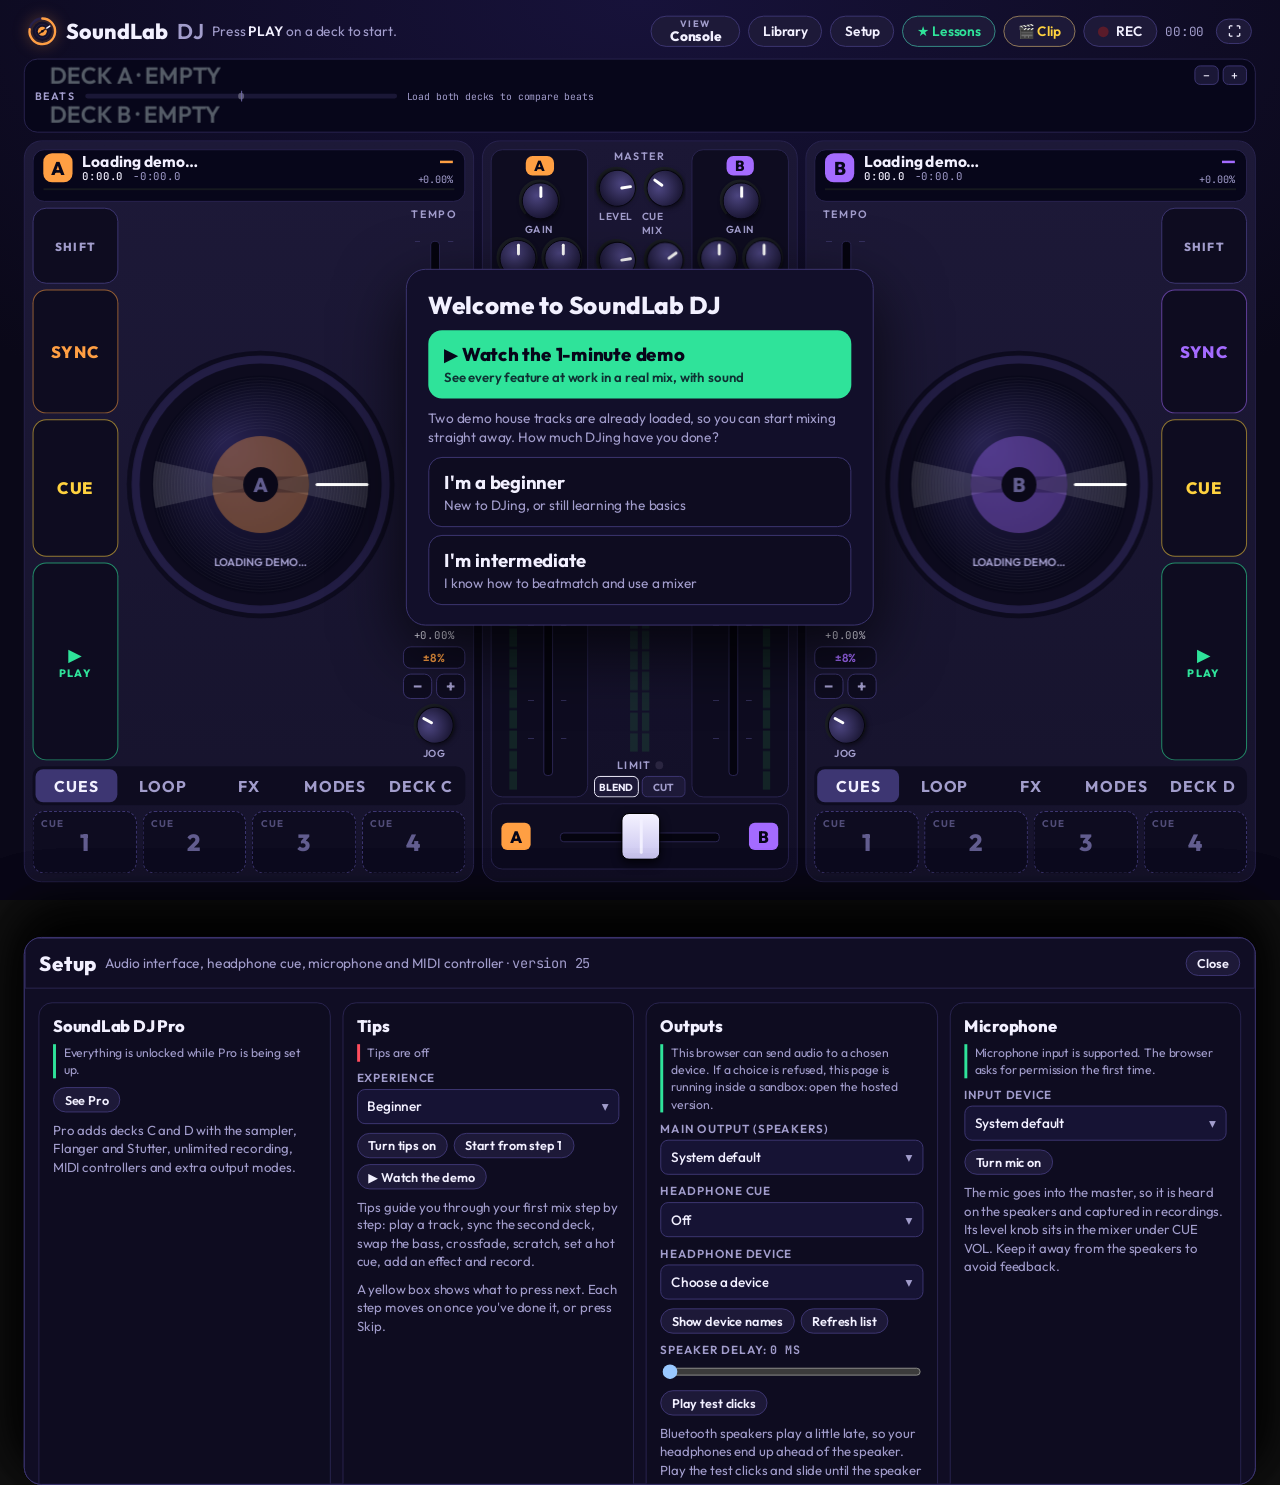
==== index.html @ 6f70d96c "Share my scratch: record a 9:16 video clip of the scratch platter with audio, then share or save it " ====
<!doctype html>
<html lang="en">
<head>
<meta charset="utf-8">
<meta name="viewport" content="width=device-width,initial-scale=1,maximum-scale=1,user-scalable=no,viewport-fit=cover">
<meta name="theme-color" content="#07080b">
<meta name="description" content="SoundLab DJ: a four-deck DJ app with scratchable jog wheels, auto beatmatching, FX, headphone cue, MIDI and mix recording.">
<meta name="mobile-web-app-capable" content="yes">
<meta name="apple-mobile-web-app-capable" content="yes">
<meta name="apple-mobile-web-app-title" content="SoundLab DJ">
<meta name="apple-mobile-web-app-status-bar-style" content="black-translucent">
<meta property="og:type" content="website">
<meta property="og:title" content="SoundLab DJ">
<meta property="og:description" content="A four-deck DJ app, free in your browser: sync, scratching, FX, a sampler and recording. No download needed.">
<meta property="og:url" content="https://stephanizzler.github.io/neonspin-dj/">
<meta property="og:image" content="https://stephanizzler.github.io/neonspin-dj/og.png">
<meta property="og:image:width" content="1200">
<meta property="og:image:height" content="630">
<meta name="twitter:card" content="summary_large_image">
<meta name="twitter:title" content="SoundLab DJ">
<meta name="twitter:description" content="A four-deck DJ app, free in your browser.">
<meta name="twitter:image" content="https://stephanizzler.github.io/neonspin-dj/og.png">
<link rel="manifest" href="manifest.webmanifest">
<link rel="icon" type="image/png" href="icons/jog-favicon.png">
<link rel="apple-touch-icon" href="icons/jog-apple-touch-icon.png">
<style>:root{padding-top:env(safe-area-inset-top,0px);padding-bottom:env(safe-area-inset-bottom,0px)}body{margin:0;font:14px system-ui,sans-serif}img{max-width:100%}[hidden]{display:none!important}</style>
<title>SoundLab DJ</title>
<meta name="claude:viewport-fit-sides" content="cover">
<link rel="preconnect" href="https://fonts.googleapis.com">
<link rel="stylesheet" href="https://fonts.googleapis.com/css2?family=Outfit:wght@400;500;600;700;800&family=JetBrains+Mono:wght@400;500;700&display=swap">
<style>
/* Layout: phone-first landscape console. A beat-match band spans the top; each deck puts SHIFT/SYNC/CUE/PLAY
   on the outer edge for the thumbs, the platter beside them, tempo inside, and a tabbed panel (cues, loop, fx, modes)
   below. A slim mixer sits between the decks. Deep indigo, tangerine deck A, violet deck B, mint play. Dark only. */
:root{
  color-scheme: dark;
  --bg:#0a0818; --panel:#16132c; --panel-2:#1d1938; --well:#0e0c20; --edge:#2a2550; --edge-hi:#3d3672;
  --ink:#f2f0ff; --muted:#a29dcc; --dim:#625d8f;
  --a:#ff9f43; --b:#a46bff; --c:#35d0ff; --d:#ff6f9f;
  --go:#2fe39a; --cue:#ffd23f; --rec:#ff4d5e; --pfl:#ffd23f;
  --screen:#07061a;
  --f-ui:"Outfit","Avenir Next","Segoe UI",system-ui,sans-serif;
  --f-mono:"JetBrains Mono",ui-monospace,Menlo,monospace;
  --r:14px;
}
html,body{height:100%}
html{overscroll-behavior:none}
body{position:fixed;inset:0;width:100%;touch-action:none;overscroll-behavior:none}
.lib-main,.lib-side,.setup-body,.welcome{touch-action:pan-y;overscroll-behavior:contain;-webkit-overflow-scrolling:touch}
[hidden]{display:none!important}
body{background:radial-gradient(120% 90% at 50% 0%,#17123a 0%,var(--bg) 60%);color:var(--ink);font-family:var(--f-ui);overflow:hidden;box-sizing:border-box;
  padding-left:max(16px,env(safe-area-inset-left,0px));padding-right:max(16px,env(safe-area-inset-right,0px));padding-top:max(4px,env(safe-area-inset-top,0px));padding-bottom:max(10px,env(safe-area-inset-bottom,0px));
  -webkit-user-select:none;user-select:none;-webkit-tap-highlight-color:transparent}
#fit{position:relative;width:100%;height:100%}
#stage{position:absolute;left:0;top:0;width:1280px;height:800px;transform-origin:0 0;touch-action:none;box-sizing:border-box;padding:8px;
  display:grid;grid-template-rows:40px 76px minmax(0,1fr);gap:8px}
#stage.short{grid-template-rows:78px minmax(0,1fr);gap:6px;padding:6px}
.short .top{position:absolute;right:10px;top:8px;height:74px;z-index:3;display:grid;grid-auto-flow:column;grid-template-rows:1fr 1fr;gap:5px;padding:0}
.short .top .brand,.short .top .status,.short .top .rectime{display:none}
.short .top .tb{padding:0 16px;font-size:15px;display:flex;align-items:center;justify-content:center;height:100%;min-width:96px;box-sizing:border-box}
.short .strips{padding-right:228px}
.short .strips .zoom{display:none}
.short .dhead{display:none}
.short .deck{grid-template-rows:minmax(0,1fr) 40px 66px}
#rotate{position:absolute;left:0;right:0;text-align:center;color:var(--muted);font-size:15px;letter-spacing:.04em}
button{font-family:var(--f-ui);color:var(--ink);cursor:pointer;-webkit-appearance:none;appearance:none}
button:focus-visible,[tabindex]:focus-visible,input:focus-visible,select:focus-visible{outline:2px solid #fff;outline-offset:2px}
.lbl{font-size:11px;letter-spacing:.14em;text-transform:uppercase;color:var(--muted);font-weight:600}
.mono{font-family:var(--f-mono);font-variant-numeric:tabular-nums}

/* top bar */
.top{display:flex;align-items:center;gap:8px;padding:0 4px;min-width:0}
.brand{font-weight:800;font-size:22px;letter-spacing:.02em;display:flex;align-items:center;gap:9px;white-space:nowrap}
.brand .mark{width:30px;height:30px;flex:none;filter:drop-shadow(0 0 8px rgba(255,159,67,.35))}
.brand span{color:var(--muted);font-weight:600}
.status{color:var(--muted);font-size:14px;flex:1;min-width:0;white-space:nowrap;overflow:hidden;text-overflow:ellipsis}
.status b{color:var(--ink);font-weight:600}
.tb{background:var(--panel-2);border:1px solid var(--edge-hi);border-radius:999px;padding:6px 14px;font-size:14px;font-weight:600;color:var(--ink);white-space:nowrap}
.tb:hover{border-color:#5a52a0}
.tb.on{border-color:var(--dc,var(--a));color:var(--dc,var(--a));box-shadow:0 0 12px -3px var(--dc,var(--a))}
.tb.sm{padding:4px 11px;font-size:13px}
.recbtn{display:flex;align-items:center;gap:8px}
.recbtn .dot{width:11px;height:11px;border-radius:50%;background:#5a1b2a}
.recbtn.live{border-color:var(--rec);color:var(--rec)}
.recbtn.live .dot{background:var(--rec);box-shadow:0 0 10px var(--rec);animation:blink 1s steps(2) infinite}
@keyframes blink{50%{opacity:.35}}
@media (prefers-reduced-motion:reduce){.recbtn.live .dot{animation:none}}
.rectime{font-family:var(--f-mono);font-size:13px;color:var(--muted);min-width:44px}
#learnBtn.on{--dc:var(--pfl)}

/* beat-match band */
.strips{position:relative;display:grid;grid-template-rows:minmax(0,1fr) 10px minmax(0,1fr);gap:2px;background:var(--screen);border:1px solid var(--edge);border-radius:var(--r);padding:4px 6px;overflow:hidden;min-height:0}
.strips canvas{width:100%;height:100%;display:block;min-width:0;min-height:0}
.phase{position:relative;display:flex;align-items:center;gap:10px;padding:0 4px;min-height:0}
.phase .bar{position:relative;flex:0 0 320px;height:5px;background:#1a1736;border-radius:3px}
.phase .bar::after{content:"";position:absolute;left:50%;top:-3px;bottom:-3px;width:1px;background:#6f69a8}
.phase .needle{position:absolute;top:-1px;bottom:-1px;width:6px;margin-left:-3px;border-radius:3px;background:var(--ink)}
.phase .txt{font-family:var(--f-mono);font-size:10px;color:var(--muted);white-space:nowrap}
.phase .txt.lock{color:var(--go)}
.zoom{position:absolute;right:8px;top:6px;display:flex;gap:4px;z-index:2}
.zoom button{background:#1a1736;border:1px solid var(--edge-hi);border-radius:6px;font-size:13px;padding:0 8px;line-height:18px}

/* main row */
.mainrow{display:grid;grid-template-columns:462px 324px 462px;grid-template-rows:minmax(0,1fr);gap:8px;min-height:0}
.deck{--dc:var(--a);position:relative;background:linear-gradient(180deg,var(--panel-2),var(--panel));border:1px solid var(--edge);border-radius:18px;padding:8px;box-sizing:border-box;min-height:0;
  display:grid;grid-template-columns:minmax(0,1fr);grid-template-rows:54px minmax(0,1fr) 40px 64px;gap:6px}
.short .deck{gap:5px;padding:6px}

/* deck header */
.dhead{position:relative;display:grid;grid-template-columns:auto minmax(0,1fr) auto;grid-template-rows:minmax(0,1fr) 12px;column-gap:10px;row-gap:3px;
  background:var(--screen);border:1px solid var(--edge);border-radius:12px;padding:5px 10px 6px}
.dl{grid-row:1;width:30px;height:30px;border-radius:9px;background:var(--dc);color:var(--screen);font-weight:800;font-size:19px;display:grid;place-items:center;align-self:center}
.ti{min-width:0;align-self:center}
.title{font-size:16px;font-weight:700;white-space:nowrap;overflow:hidden;text-overflow:ellipsis;line-height:1.15}
.sub{display:flex;gap:10px;font-family:var(--f-mono);font-size:11px;color:var(--muted);white-space:nowrap;overflow:hidden}
.sub b{color:var(--ink);font-weight:500}
.bpmbox{background:transparent;border:0;padding:0 2px;text-align:right;line-height:1;align-self:center;display:flex;flex-direction:column;align-items:flex-end;gap:2px}
.bpmbox b{font-family:var(--f-mono);font-size:22px;font-weight:700;color:var(--dc)}
.bpmbox span{font-family:var(--f-mono);font-size:10.5px;color:var(--muted)}
.bpmbox em{font-style:normal;font-size:9.5px;font-weight:700;letter-spacing:.12em;color:var(--screen);background:var(--go);border-radius:4px;padding:1px 5px;display:none}
.bpmbox em.on{display:block}
.ov{grid-column:1/-1;width:100%;height:12px;display:block;min-width:0;cursor:pointer;touch-action:none}
.gridpop{position:absolute;right:8px;top:calc(100% + 6px);z-index:8;background:#1f1a40;border:1px solid var(--edge-hi);border-radius:12px;padding:8px;display:grid;grid-template-columns:1fr 1fr;gap:6px;box-shadow:0 14px 30px rgba(0,0,0,.6);width:220px}
.gridpop span{grid-column:1/-1;font-size:12px;color:var(--muted)}
.gridpop button{background:var(--well);border:1px solid var(--edge-hi);border-radius:9px;padding:8px 0;font-size:14px;font-weight:600}

/* deck body: thumb column, platter, tempo */
.dbody{display:flex;gap:8px;min-height:0}
.side-R .dbody{flex-direction:row-reverse}
.tcol{width:88px;display:flex;flex-direction:column;gap:6px;min-height:0}
.tbtn{border-radius:14px;border:1.5px solid var(--edge-hi);background:var(--well);font-weight:800;font-size:17px;letter-spacing:.06em;touch-action:none;min-height:0;padding:0}
.tbtn.shift{flex:.55;font-size:12px;color:var(--muted);letter-spacing:.12em}
.tbtn.shift.on{background:var(--ink);color:var(--screen)}
.tbtn.sync{flex:.9;color:var(--dc);border-color:color-mix(in srgb,var(--dc) 55%,transparent)}
.tbtn.sync.on{background:var(--dc);color:var(--screen);box-shadow:0 0 18px -4px var(--dc)}
.tbtn.cue{flex:1;color:var(--cue);border-color:color-mix(in srgb,var(--cue) 55%,transparent)}
.tbtn.cue.on{background:var(--cue);color:var(--screen)}
.tbtn.play{flex:1.45;color:var(--go);border-color:color-mix(in srgb,var(--go) 60%,transparent);font-size:18px}
.tbtn.play.on{background:var(--go);color:var(--screen);box-shadow:0 0 22px -4px var(--go)}
.tbtn.play small{display:block;font-size:11px;letter-spacing:.14em}
.jogbox{flex:1;display:flex;align-items:center;justify-content:center;min-width:0;min-height:0}
.jog{width:260px;height:260px;touch-action:none;cursor:grab;display:block;border-radius:50%}
.tempo{width:64px;display:flex;flex-direction:column;align-items:center;gap:5px;min-height:0}
.tfw{flex:1 1 0;min-height:44px}
.tempo .tv{background:transparent;border:0;font-family:var(--f-mono);font-size:11px;color:var(--ink);padding:0}
.tempo .rngb{width:100%;background:var(--well);border:1px solid var(--edge-hi);border-radius:8px;font-size:12px;padding:3px 0;color:var(--dc);font-weight:600}
.bendrow{display:flex;gap:4px;width:100%}
.bendrow button{flex:1;background:var(--well);border:1px solid var(--edge-hi);border-radius:8px;font-size:17px;font-weight:700;padding:0;line-height:24px;color:var(--muted)}

/* tabbed performance panel */
.ptabs{display:grid;grid-template-columns:repeat(5,1fr);gap:4px;background:var(--well);border-radius:10px;padding:3px}
.ptabs button{background:transparent;border:0;border-radius:8px;font-size:16px;font-weight:700;letter-spacing:.08em;text-transform:uppercase;color:var(--muted)}
.ptabs button.on{background:var(--edge-hi);color:var(--ink)}
.ptabs button .dot{display:inline-block;width:6px;height:6px;border-radius:50%;background:var(--go);margin-left:5px;vertical-align:middle}
.panel{min-height:0;display:grid}
.pane{display:flex;gap:6px;min-height:0}
.pbtn{flex:1;border-radius:12px;border:1px solid var(--edge-hi);background:var(--well);font-size:16px;font-weight:700;color:var(--ink);min-width:0;padding:0 4px;touch-action:none}
.pbtn.on{background:var(--dc);border-color:var(--dc);color:var(--screen);box-shadow:0 0 14px -4px var(--dc)}
.pbtn.go.on{background:var(--go);border-color:var(--go)}
.pbtn small{display:block;font-size:10px;font-weight:600;letter-spacing:.1em;opacity:.75}
.lsize{flex:0 0 54px;display:grid;place-items:center;font-family:var(--f-mono);font-size:18px;font-weight:700;background:var(--screen);border-radius:12px;border:1px solid var(--edge)}
.lsize small{font-size:9px;color:var(--muted);font-family:var(--f-ui);letter-spacing:.12em;margin-top:-8px}
.pad{position:relative;flex:1;border-radius:12px;border:1.5px dashed var(--edge-hi);background:var(--well);font-size:24px;font-weight:800;color:var(--dim);touch-action:none}
.pad.set{border-style:solid;background:var(--pc);border-color:var(--pc);color:var(--screen);box-shadow:0 0 14px -4px var(--pc)}
.pad small{position:absolute;left:8px;top:5px;font-size:10px;font-weight:700;letter-spacing:.12em;opacity:.8}
.fxt{flex:0 0 96px;border-radius:12px;border:1px solid var(--edge-hi);background:var(--screen);display:flex;flex-direction:column;align-items:flex-start;justify-content:center;padding:0 10px;text-align:left}
.fxt span{font-size:10px;letter-spacing:.14em;color:var(--muted);font-weight:700}
.fxt b{font-size:16px;color:var(--dc);letter-spacing:.04em}
.fxk{display:flex;gap:10px;align-items:center;padding:0 2px}
.fxv{flex:1;align-self:center;font-family:var(--f-mono);font-size:11px;color:var(--muted);text-align:center;min-width:0;overflow:hidden;text-overflow:ellipsis;white-space:nowrap}
.fxon{flex:0 0 74px}
.xdeck{align-items:stretch}
.xplay{flex:0 0 52px;border-radius:12px;border:1.5px solid color-mix(in srgb,var(--go) 60%,transparent);background:var(--well);color:var(--go);font-size:20px;font-weight:800;touch-action:none}
.xplay.on{background:var(--go);color:var(--screen)}
.xinfo{flex:1;min-width:0;border-radius:12px;border:1px solid var(--edge-hi);background:var(--screen);display:flex;flex-direction:column;justify-content:center;gap:4px;padding:0 10px;text-align:left}
.xinfo b{font-size:14px;white-space:nowrap;overflow:hidden;text-overflow:ellipsis;color:var(--xc)}
.xbar{display:block;height:4px;background:#221d44;border-radius:2px;overflow:hidden}.xbar i{display:block;height:100%;width:0;background:var(--xc)}
.xinfo small{font-family:var(--f-mono);font-size:10.5px;color:var(--muted);white-space:nowrap}
.xsync{flex:0 0 50px;border-radius:12px;border:1.5px solid color-mix(in srgb,var(--xc) 55%,transparent);background:var(--well);font-weight:800;font-size:12px;color:var(--xc)}
.xsync.on{background:var(--xc);color:var(--screen)}
.xfxt{flex:0 0 72px}.xfxt b{color:var(--xc);font-size:14px}
.xdeck .knob-wrap{justify-content:center}
.xrow{flex:1;display:flex;gap:6px;min-width:0}
.xmode{flex:0 0 66px;display:flex;flex-direction:column;gap:4px}
.xmode button{flex:1;border-radius:9px;border:1px solid var(--edge-hi);background:var(--well);font-size:10.5px;font-weight:800;letter-spacing:.08em;color:var(--muted);padding:0}
.xmode button.on{background:var(--xc);border-color:var(--xc);color:var(--screen)}
.xio{flex:0 0 62px;display:flex;flex-direction:column;gap:4px}
.xio button{flex:1;border-radius:9px;border:1.5px solid var(--edge-hi);background:var(--well);font-size:13px;font-weight:800;color:var(--ink);padding:0;line-height:1;touch-action:none}
.xio button small{display:block;font-size:8.5px;font-weight:600;color:var(--muted);letter-spacing:.06em;margin-top:1px}
.xio button.on{background:var(--cue);border-color:var(--cue);color:var(--screen)}.xio button.on small{color:var(--screen)}
.spad{flex:1;min-width:0;border-radius:12px;border:1.5px dashed var(--edge-hi);background:var(--well);color:var(--dim);font-weight:800;font-size:17px;padding:2px 4px;touch-action:none;display:flex;flex-direction:column;align-items:center;justify-content:center;gap:1px;overflow:hidden}
.spad small{font-size:9.5px;font-weight:600;letter-spacing:.04em;white-space:nowrap;overflow:hidden;text-overflow:ellipsis;max-width:100%}
.spad.set{border-style:solid;border-color:var(--xc);color:var(--xc);background:color-mix(in srgb,var(--xc) 14%,var(--well))}
.spad.hit{background:var(--xc);color:var(--screen)}
.dropping{outline:2px dashed var(--dc);outline-offset:-4px}

/* faders and knobs */
.fader{position:relative;touch-action:none;cursor:pointer}
.fader-v{width:46px}
.fader-h{height:52px}
.f-track{position:absolute;background:#05040f;border:1px solid #2c2754;border-radius:4px}
.fader-v .f-track{left:50%;width:8px;margin-left:-4px;top:15px;bottom:15px}
.fader-h .f-track{top:50%;height:8px;margin-top:-4px;left:20px;right:20px}
.f-ticks{position:absolute;pointer-events:none;opacity:.55;left:3px;right:3px;top:15px;bottom:15px;background:repeating-linear-gradient(180deg,#4b4580 0 1px,transparent 1px 10%);
  -webkit-mask:linear-gradient(90deg,#000 0 6px,transparent 6px calc(100% - 6px),#000 calc(100% - 6px));mask:linear-gradient(90deg,#000 0 6px,transparent 6px calc(100% - 6px),#000 calc(100% - 6px))}
.f-cap{position:absolute;border-radius:8px;background:linear-gradient(180deg,#f4f2ff,#c9c4ef);border:1px solid #000;box-shadow:0 4px 10px rgba(0,0,0,.6)}
.fader-v .f-cap{left:0;right:0;height:30px;margin-top:-15px}
.fader-h .f-cap{top:2px;bottom:2px;width:38px;margin-left:-19px}
.f-cap::after{content:"";position:absolute;background:var(--dc,#7b72c9);border-radius:2px}
.fader-v .f-cap::after{left:5px;right:5px;top:50%;height:3px;margin-top:-1.5px}
.fader-h .f-cap::after{top:5px;bottom:5px;left:50%;width:3px;margin-left:-1.5px}
.knob-wrap{display:flex;flex-direction:column;align-items:center;gap:2px}
.knob{width:42px;height:42px;border-radius:50%;position:relative;touch-action:none;cursor:ns-resize;padding:3px;box-sizing:border-box;background:#1f1a40}
.knob.sm{width:42px;height:42px}
.knob-cap{width:100%;height:100%;border-radius:50%;background:radial-gradient(circle at 40% 35%,#4c4580,#1d1938 72%);border:1px solid #06050f;position:relative;box-shadow:0 2px 5px rgba(0,0,0,.6)}
.knob-cap i{position:absolute;left:50%;top:3px;width:3px;height:12px;margin-left:-1.5px;border-radius:2px;background:#fff}
.knob-wrap .lbl{font-size:10.5px;letter-spacing:.06em}

/* mixer */
.mixer{background:linear-gradient(180deg,#1b1735,#120f27);border:1px solid var(--edge);border-radius:18px;padding:8px;box-sizing:border-box;min-height:0;display:grid;grid-template-columns:1fr 94px 1fr;grid-template-rows:minmax(0,1fr) 72px;gap:6px}
.short .mixer{padding:6px 6px 10px;gap:5px;grid-template-rows:minmax(0,1fr) 70px}
.mx-ch{--dc:var(--a);display:flex;flex-direction:column;align-items:center;gap:4px;background:var(--well);border:1px solid var(--edge);border-radius:12px;padding:6px 4px;min-height:0;overflow:hidden}
.mx-head{font-size:15px;font-weight:800;color:var(--screen);background:var(--dc);border-radius:7px;padding:0 9px;line-height:20px}
.knobs{display:grid;grid-template-columns:1fr 1fr;gap:1px 4px;justify-items:center}
.knobs>.knob-wrap:first-child{grid-column:1/-1}   /* Gain on top, the 4 EQ bands below (filtering lives in the HPF/LPF effects) */
.pfl{background:var(--panel-2);border:1px solid var(--edge-hi);border-radius:8px;font-size:12px;font-weight:800;letter-spacing:.12em;padding:4px 14px;color:var(--muted)}
.pfl.on{background:var(--pfl);border-color:var(--pfl);color:var(--screen);box-shadow:0 0 12px -3px var(--pfl)}
.mx-fd{display:flex;gap:8px;align-items:stretch;flex:1 1 0;min-height:0;overflow:hidden}
.mx-fd .chf{height:100%}
.vu{width:8px;height:100%;display:block;min-height:0}
.mx-master{display:flex;flex-direction:column;align-items:center;gap:4px;min-height:0;overflow:hidden}
.mknobs{display:grid;grid-template-columns:1fr 1fr;gap:2px 4px;justify-items:center}
.mx-master .vus{display:flex;gap:4px;flex:1 1 0;min-height:0;padding:2px 0;overflow:hidden}
.micb{background:var(--panel-2);border:1px solid var(--edge-hi);border-radius:8px;font-size:12px;font-weight:800;letter-spacing:.12em;padding:4px 12px;color:var(--muted)}
.micb.on{background:var(--rec);border-color:var(--rec);color:#fff}
.curve{display:flex;gap:3px;width:100%}
.curve button{flex:1;background:var(--panel-2);border:1px solid var(--edge-hi);border-radius:6px;font-size:10.5px;padding:3px 0;color:var(--muted);font-weight:700}
.curve button.on{color:var(--ink);border-color:var(--ink)}
.mx-xf{grid-column:1/-1;display:flex;align-items:center;gap:10px;padding:0 10px;margin-bottom:4px;background:var(--well);border:1px solid var(--edge);border-radius:12px;touch-action:none}
.mx-xf .xl{font-size:17px;font-weight:800;width:30px;height:28px;border-radius:6px;display:grid;place-items:center;color:var(--screen)}
.mx-xf .fader{flex:1}
/* view switcher */
.vbtn{display:flex;flex-direction:column;align-items:center;justify-content:center;line-height:1.05;padding:3px 14px;min-width:92px}
.vbtn small{font-size:9.5px;letter-spacing:.16em;color:var(--muted);font-weight:700}
.vbtn span{font-weight:800}
.short .top .vbtn{grid-row:span 2;flex-direction:column;font-size:17px}
.short .top .vbtn small{font-size:11px}

.viewpop{position:absolute;right:10px;top:54px;z-index:40;width:350px;background:#1f1a40;border:1px solid var(--edge-hi);border-radius:16px;box-shadow:0 18px 50px rgba(0,0,0,.7);padding:8px;display:flex;flex-direction:column;gap:6px}
.short .viewpop{top:88px}
.viewpop[hidden]{display:none}
.viewpop button{display:flex;flex-direction:column;align-items:flex-start;gap:2px;text-align:left;background:var(--well);border:1.5px solid var(--edge-hi);border-radius:12px;padding:9px 14px}
.short .viewpop{gap:4px;padding:6px}.short .viewpop button{padding:6px 14px}.short .viewpop button b{font-size:17px}
.viewpop button b{font-size:19px}
.viewpop button span{font-size:13px;color:var(--muted)}
.viewpop button.on{border-color:var(--go)}
.viewpop button.on b::after{content:' ✓';color:var(--go)}

/* MIXER view: only the mixer, everything larger */
/* layout: FX A | channel A | channel B | FX B, with a short crossfader under the channels.
   Only what matters while mixing: channel faders, crossfader, gain, EQ and FX. */
#stage.v-mixer .mainrow{grid-template-columns:200px minmax(0,1fr) 200px;gap:8px}
#stage.v-mixer.short .mainrow{grid-template-columns:184px minmax(0,1fr) 184px;gap:6px}
#stage.v-mixer #dkL{grid-column:1;grid-row:1}
#stage.v-mixer .mixer{grid-column:2;grid-row:1;grid-template-columns:minmax(0,1fr) minmax(0,1fr);grid-template-rows:minmax(0,1fr) 92px;gap:10px;padding:10px}
#stage.v-mixer.short .mixer{grid-template-rows:minmax(0,1fr) 72px;gap:8px;padding:8px}
#stage.v-mixer #dkR{grid-column:3;grid-row:1}
#stage.v-mixer .mx-master{display:none}
/* channels: knobs on the outside, fader on the inside */
#stage.v-mixer .mx-ch{display:grid;grid-template-columns:minmax(0,1fr) auto;grid-template-rows:auto minmax(0,1fr) auto;align-items:center;justify-items:center;gap:6px 14px;padding:8px 12px}
#stage.v-mixer #mxR{grid-template-columns:auto minmax(0,1fr)}
#stage.v-mixer .mx-head{grid-column:1/-1;font-size:20px;line-height:28px;padding:0 16px;border-radius:9px}
#stage.v-mixer .knobs{grid-row:2/4;grid-column:1;grid-template-columns:repeat(2,1fr);gap:10px 22px;align-self:center}
#stage.v-mixer #mxR .knobs{grid-column:2}
#stage.v-mixer .mx-fd{grid-row:2;grid-column:2;height:100%;gap:10px}
#stage.v-mixer #mxR .pfl,#stage.v-mixer #mxR .mx-fd{grid-column:1}
#stage.v-mixer .mx-ch .pfl{grid-row:3;grid-column:2;font-size:13px;padding:6px 16px}
#stage.v-mixer .knob{width:120px;height:120px;padding:6px}
#stage.v-mixer.short .knob{width:84px;height:84px;padding:4px}
#stage.v-mixer.short .knobs{gap:2px 22px}
#stage.v-mixer.short .knob-wrap{gap:0}
#stage.v-mixer.short .mx-head{font-size:17px;line-height:22px}
#stage.v-mixer .knob-cap i{top:7%;height:26%;width:5px;margin-left:-2.5px}
#stage.v-mixer .knob-wrap{gap:3px}
#stage.v-mixer .knob-wrap .lbl{font-size:13px}
#stage.v-mixer .vu{width:12px}
#stage.v-mixer .fader-v{width:78px}
#stage.v-mixer .fader-v .f-track{width:10px;margin-left:-5px}
#stage.v-mixer .fader-v .f-cap{height:40px;margin-top:-20px;border-radius:9px}
/* a short crossfader, centred under the channels */
#stage.v-mixer .mx-xf{justify-self:center;width:min(440px,70%);box-sizing:border-box;margin:0;gap:10px;padding:0 12px}
#stage.v-mixer .mx-xf .xl{font-size:20px;width:38px;height:36px;border-radius:8px}
/* FX units on the outer sides, stacked vertically */
#stage.v-mixer .deck{grid-template-rows:minmax(0,1fr);padding:8px}
#stage.v-mixer .deck>:not(.panel){display:none}
#stage.v-mixer .deck .panel{display:flex}
#stage.v-mixer .deck .pane{display:none!important}
#stage.v-mixer .deck .pane[data-pane=fx]{display:flex!important;flex-direction:column;align-items:stretch;gap:8px;flex:1}
#stage.v-mixer .deck .fxt{flex:0 0 64px;padding:0 12px}
#stage.v-mixer .deck .fxt span{font-size:11px}
#stage.v-mixer .deck .fxt b{font-size:20px}
#stage.v-mixer .deck .fxk{flex:1;flex-direction:column;justify-content:space-evenly;gap:4px;min-height:0}
#stage.v-mixer .deck .fxk .knob{width:96px;height:96px;padding:5px}
#stage.v-mixer.short .deck .fxk .knob{width:70px;height:70px;padding:4px}
#stage.v-mixer .deck .fxk .knob-wrap .lbl{font-size:12px}
#stage.v-mixer .deck .fxv{flex:0 0 auto;font-size:11px;white-space:normal;text-align:center}
#stage.v-mixer .deck .fxon{flex:0 0 58px;font-size:19px}
#stage.v-mixer.short .deck .fxt{flex-basis:54px}
#stage.v-mixer.short .deck .fxon{flex-basis:50px}
/* knobs size themselves to the space each panel really has (screen heights vary a lot between phones) */
#stage.v-mixer .mx-ch{container-type:size}
#stage.v-mixer .mx-ch .knobs .knob{width:min(120px,calc((100cqh - 132px)/3),calc((100cqw - 172px)/2));height:min(120px,calc((100cqh - 132px)/3),calc((100cqw - 172px)/2))}
#stage.v-mixer .deck .pane[data-pane=fx]{container-type:size}
#stage.v-mixer .deck .pane[data-pane=fx] .fxk .knob{width:min(96px,calc((100cqh - 250px)/3),calc(100cqw - 24px));height:min(96px,calc((100cqh - 250px)/3),calc(100cqw - 24px))}

/* PLATTERS view: only the jog wheels and the crossfader */
#stage.v-plat .mainrow{grid-template-columns:minmax(0,1fr) 250px minmax(0,1fr)}
#stage.v-plat .mx-xf{gap:6px;padding:0 6px}
#stage.v-plat .mx-xf .xl{width:30px;font-size:19px}
#stage.v-plat .fader-h .f-cap{width:44px;margin-left:-22px}
#stage.v-plat .deck{grid-template-rows:minmax(0,1fr) 72px;padding:6px}
#stage.v-plat.short .deck{grid-template-rows:minmax(0,1fr) 66px}
#stage.v-plat .deck>:not(.dbody):not(.panel),#stage.v-plat .tempo{display:none}
#stage.v-plat .deck .pane{display:none!important}
#stage.v-plat .deck .pane[data-pane=cues]{display:flex!important}
#stage.v-plat .mixer{grid-template-columns:minmax(0,1fr);grid-template-rows:minmax(0,1fr) 120px;background:none;border:0;padding:0}
#stage.v-plat .mx-ch,#stage.v-plat .mx-master{display:none}
#stage.v-plat .mx-xf{grid-row:2;margin:0;gap:10px;padding:0 10px}
#stage.v-mixer .fader-h,#stage.v-plat .fader-h{height:84px}
#stage.v-mixer.short .fader-h{height:60px}
#stage.v-mixer .fader-h .f-track,#stage.v-plat .fader-h .f-track{height:10px;margin-top:-5px}
#stage.v-mixer .fader-h .f-cap,#stage.v-plat .fader-h .f-cap{width:62px;margin-left:-31px;border-radius:10px}
/* DECKS C/D and SAMPLER views: the two extra decks, side by side and big */
#stage.v-cd .mainrow,#stage.v-samp .mainrow{grid-template-columns:minmax(0,1fr) minmax(0,1fr)}
#stage.v-cd .mixer,#stage.v-samp .mixer{display:none}
#stage.v-cd .deck,#stage.v-samp .deck{grid-template-rows:minmax(0,1fr);padding:10px}
#stage.v-cd .deck>:not(.panel),#stage.v-samp .deck>:not(.panel){display:none}
#stage.v-cd .deck .pane,#stage.v-samp .deck .pane{display:none!important}
#stage.v-cd .deck .pane.xdeck,#stage.v-samp .deck .pane.xdeck{display:grid!important;grid-template-columns:minmax(0,1fr) 168px;gap:10px;min-height:0}
#stage.v-cd .xdeck::before,#stage.v-samp .xdeck::before{grid-area:head;content:attr(data-name);font-size:22px;font-weight:800;color:var(--xc);letter-spacing:.02em;line-height:1}
#stage.v-cd .xdeck>[id^=xg],#stage.v-samp .xdeck>[id^=xg]{grid-area:gain;display:flex;align-items:center;justify-content:center;background:var(--well);border:1px solid var(--edge);border-radius:14px;min-height:0}
#stage.v-cd .xdeck>[id^=xg] .knob{width:128px;height:128px;padding:6px}
#stage.v-samp .xdeck>[id^=xg] .knob{width:96px;height:96px;padding:5px}
#stage.v-cd .xdeck .knob-cap i,#stage.v-samp .xdeck .knob-cap i{top:7%;height:26%;width:5px;margin-left:-2.5px}
#stage.v-cd .xdeck .knob-wrap .lbl,#stage.v-samp .xdeck .knob-wrap .lbl{font-size:13px}
/* Decks C/D: track, play, sync, FX */
#stage.v-cd .xdeck{grid-template-rows:auto minmax(0,1fr);grid-template-areas:"head head" "main gain"}
#stage.v-cd .xmode,#stage.v-cd .xpads{display:none!important}
#stage.v-cd .xtrack{grid-area:main;display:grid!important;grid-template-columns:1.25fr 1fr 1fr;grid-template-rows:96px minmax(0,1fr) minmax(0,1fr);grid-template-areas:"info info info" "play sync fxt" "play sync xa";gap:10px;min-height:0}
#stage.v-cd .xplay{grid-area:play;font-size:60px;border-radius:18px;border-width:2px}
#stage.v-cd .xinfo{grid-area:info;padding:0 16px;gap:8px;border-radius:14px}
#stage.v-cd .xinfo b{font-size:22px}
#stage.v-cd .xinfo small{font-size:13px}
#stage.v-cd .xbar{height:8px;border-radius:4px}
#stage.v-cd .xsync{grid-area:sync;font-size:24px;border-radius:16px;border-width:2px}
#stage.v-cd .xfxt{grid-area:fxt;border-radius:14px;padding:0 14px}
#stage.v-cd .xfxt span{font-size:12px}
#stage.v-cd .xfxt b{font-size:22px}
#stage.v-cd .xtrack>[id^=xa]{grid-area:xa;display:flex;align-items:center;justify-content:center;background:var(--well);border:1px solid var(--edge);border-radius:14px;min-height:0}
#stage.v-cd .xtrack>[id^=xa] .knob{width:96px;height:96px;padding:5px}
#stage.v-cd.short .xtrack>[id^=xa] .knob{width:70px;height:70px;padding:4px}
#stage.v-cd.short .xtrack{grid-template-rows:78px minmax(0,1fr) minmax(0,1fr)}
/* Sampler: IN / OUT and four big pads, source, FX and gain on the side */
#stage.v-samp .xdeck{grid-template-rows:auto 54px auto minmax(0,1fr);grid-template-areas:"head head" "pads src" "pads fx" "pads gain"}
#stage.v-samp .xmode{grid-area:src;display:flex;flex-direction:row}
#stage.v-samp .xmode [data-x=mtrack],#stage.v-samp .xmode [data-x=mpads]{display:none!important}
#stage.v-samp .xmode [data-x=msrc]{font-size:15px;border-radius:12px}
#stage.v-samp .xpads{grid-area:pads;display:grid!important;grid-template-columns:118px minmax(0,1fr) minmax(0,1fr);grid-template-rows:minmax(0,1fr) minmax(0,1fr);gap:10px;min-height:0}
#stage.v-samp .xio{grid-row:1/3;gap:10px}
#stage.v-samp .xio button{font-size:28px;border-radius:16px;border-width:2px}
#stage.v-samp .xio button small{font-size:12px;margin-top:6px}
#stage.v-samp .spad{font-size:38px;border-radius:18px;border-width:2px}
#stage.v-samp .spad small{font-size:14px;margin-top:4px}
#stage.v-samp .xtrack{grid-area:fx;display:grid!important;grid-template-columns:1fr;grid-template-rows:54px auto;gap:6px}
#stage.v-samp .xtrack>.xplay,#stage.v-samp .xtrack>.xinfo,#stage.v-samp .xtrack>.xsync{display:none}
#stage.v-samp .xfxt{border-radius:12px;padding:0 12px}
#stage.v-samp .xfxt b{font-size:18px}
#stage.v-samp .xtrack>[id^=xa]{display:flex;justify-content:center}
#stage.v-samp .xtrack>[id^=xa] .knob{width:84px;height:84px;padding:4px}
#stage.v-samp.short .xtrack>[id^=xa] .knob{width:64px;height:64px;padding:3px}
#stage.v-samp.short .xdeck>[id^=xg] .knob{width:72px;height:72px;padding:4px}
/* lessons */
.lesbtn{color:var(--go);border-color:color-mix(in srgb,var(--go) 50%,var(--edge-hi))}
.short .strips{padding-right:440px}
.les-grid{display:grid;grid-template-columns:repeat(3,minmax(0,1fr));gap:10px;padding:12px 14px;height:calc(100% - 52px);box-sizing:border-box;overflow:auto;align-content:start}
.les-h{grid-column:1/-1;margin:4px 2px 0;font-size:13px;letter-spacing:.14em;text-transform:uppercase;color:var(--muted)}
.les-card{text-align:left;background:var(--well);border:1.5px solid var(--edge-hi);border-radius:14px;padding:10px 14px;display:flex;flex-direction:column;gap:3px;min-width:0}
.les-card .n{font-size:11px;letter-spacing:.12em;text-transform:uppercase;color:var(--muted);font-weight:700}
.les-card b{font-size:18px}
.les-card p{margin:0;font-size:13px;color:var(--muted);line-height:1.35}
.les-card .st{color:var(--pfl);font-size:20px;letter-spacing:3px;margin-top:2px}
.les-card.done{border-color:color-mix(in srgb,var(--go) 55%,var(--edge-hi))}
.tip.les{width:320px;border-color:var(--go);box-shadow:0 12px 40px rgba(0,0,0,.7),0 0 18px -6px var(--go);z-index:37}
.tip.les::after{border-color:var(--go)}
.tip.les:not(.above):not(.below)::after{display:none}
.tip.les .tip-n,.tip.les p b{color:var(--go)}
.les-ring{border-color:var(--go);box-shadow:0 0 0 4px rgba(46,229,157,.2),0 0 18px var(--go)}
.les-res{display:flex;flex-direction:column;gap:8px}
.les-stars{font-size:38px;letter-spacing:6px;color:var(--pfl);text-align:center;line-height:1.1}
.les-res p{text-align:center;font-size:14px !important;color:var(--muted) !important}
.les-next{background:var(--go);color:var(--screen);border-color:var(--go)}
/* scratch / battle controls (Platters view only) */
.xlock{display:none}
#stage.v-plat .xlock{display:flex;grid-row:1;flex-direction:column;gap:7px;background:var(--well);border:1px solid var(--edge);border-radius:14px;padding:8px;min-height:0}
.xl-row{display:flex;gap:6px;align-items:center}
.xl-row>span{font-size:10.5px;font-weight:700;letter-spacing:.1em;text-transform:uppercase;color:var(--muted);white-space:nowrap;padding:0 2px}
.xl-row button{flex:1;border-radius:11px;border:1.5px solid var(--edge-hi);background:var(--panel-2);font-weight:800;font-size:13px;letter-spacing:.05em;padding:10px 0;color:var(--muted)}
.xl-row button.on{background:var(--ink);border-color:var(--ink);color:var(--screen)}
.xl-row button[data-sc=battle].on{background:var(--rec);border-color:var(--rec);color:#fff}
.xl-deck button[data-sd=A].on{background:var(--a);border-color:var(--a)}
.xl-deck button[data-sd=B].on{background:var(--b);border-color:var(--b)}
.xl-mode button{font-size:11.5px;padding:8px 0}
.xl-cut{display:none;align-items:center;gap:8px;font-size:10.5px;font-weight:700;letter-spacing:.1em;text-transform:uppercase;color:var(--muted)}
.xl-cut input{flex:1;accent-color:var(--rec);min-width:0}
.xl-cut b{font-size:12px;color:var(--ink);width:30px;text-align:right}
.cutpad{display:none;flex:1;min-height:70px;border-radius:14px;border:2px dashed color-mix(in srgb,var(--sc) 70%,transparent);background:color-mix(in srgb,var(--sc) 10%,var(--panel-2));
  flex-direction:column;align-items:center;justify-content:center;touch-action:none;user-select:none;-webkit-user-select:none;cursor:pointer}
.cutpad b{font-size:21px;font-weight:900;letter-spacing:.08em;color:var(--sc)}
.cutpad small{font-size:11px;color:var(--muted);font-weight:600}
.cutpad.on{background:var(--sc);border-style:solid}.cutpad.on b,.cutpad.on small{color:var(--screen)}
.xlock.battle .xl-cut{display:flex}.xlock.tr .cutpad{display:flex}
.trbtn i{font-style:normal;font-size:11px;opacity:.8;margin-left:4px}
.xl-row .trbtn.on{background:var(--go);border-color:var(--go);color:var(--screen)}
.xl-mode .xm2{font-size:9.5px;line-height:1.15;padding:5px 0}
.xlock p{margin:0;font-size:11.5px;line-height:1.35;color:var(--muted);text-align:center;flex:1;display:flex;align-items:center}
.xlock.battle p,.xlock.tr p{display:none}
/* share-my-scratch clips */
.clipbtn{color:#ffd23f;border-color:color-mix(in srgb,#ffd23f 45%,var(--edge-hi))}
.clipbtn.live{background:var(--rec);border-color:var(--rec);color:#fff}
.clipsheet{position:absolute;inset:0;z-index:64;background:rgba(6,5,16,.88);display:flex;align-items:center;justify-content:center;gap:28px;padding:16px;box-sizing:border-box}
.clipsheet[hidden]{display:none}
.clipsheet video{height:calc(100% - 20px);aspect-ratio:9/16;border-radius:16px;background:#000;box-shadow:0 20px 60px rgba(0,0,0,.7)}
.clipside{width:300px;display:flex;flex-direction:column;gap:10px}
.clipside h3{margin:0;font-size:24px;font-weight:800}
.clipside p{margin:0;color:var(--muted);font-size:14px;line-height:1.4}
.clipside .tb{font-size:17px;padding:12px 16px}
.clipgo{background:var(--go);border-color:var(--go);color:var(--screen);font-weight:800}
.led{width:8px;height:8px;border-radius:50%;background:#2a2540;display:inline-block}
.led.on{background:var(--rec);box-shadow:0 0 6px var(--rec)}

/* drawers: library + setup */
.drawer{position:absolute;left:8px;right:8px;bottom:8px;height:min(560px,calc(100% - 52px));z-index:20;background:#100d24;border:1px solid var(--edge-hi);border-radius:18px;box-shadow:0 -20px 60px rgba(0,0,0,.7);
  transform:translateY(110%);transition:transform .22s ease;overflow:hidden}
.drawer.open{transform:none}
@media (prefers-reduced-motion:reduce){.drawer{transition:none}}
.lib{display:grid;grid-template-columns:230px 1fr;grid-template-rows:52px 1fr}
.dhead2,.lib .dhead,.drawer .dhead{grid-column:1/-1;display:flex;align-items:center;gap:8px;padding:0 14px;border-bottom:1px solid var(--edge);height:52px;box-sizing:border-box;background:transparent;border-radius:0;grid-template-columns:none}
.drawer .dhead h2{margin:0;font-size:21px;font-weight:800}
.drawer .dhead .tgt{color:var(--muted);font-size:14px}
.drawer .dhead .sp{flex:1}
.drawer .dhead input[type=search]{background:var(--well);border:1px solid var(--edge-hi);border-radius:999px;color:var(--ink);font:14px var(--f-ui);padding:6px 14px;width:220px}
.lib-side{border-right:1px solid var(--edge);padding:10px;display:flex;flex-direction:column;gap:3px;overflow:auto;min-height:0}
.crate{background:transparent;border:0;text-align:left;padding:8px 10px;border-radius:10px;font-size:15px;color:var(--muted);display:flex;justify-content:space-between;gap:6px}
.crate.on{background:#231e48;color:var(--ink)}
.crate small{font-family:var(--f-mono);font-size:11px;color:var(--dim)}
.srcs{display:flex;flex-direction:column;gap:6px;margin-top:auto;border-top:1px solid var(--edge);padding-top:10px}
.src{display:flex;flex-direction:column;gap:1px;background:var(--well);border:1px solid var(--edge-hi);border-radius:12px;padding:9px 11px;cursor:pointer}
.src b{font-size:14.5px}.src small{font-size:12px;color:var(--muted);line-height:1.3}
.src:hover{border-color:var(--a)}
.crate.newpl{color:var(--go);font-weight:600}
.crate-tools{display:flex;gap:6px;padding:0 4px 6px 10px}
.crate-tools button{background:transparent;border:1px solid var(--edge-hi);border-radius:999px;font-size:12px;padding:3px 10px;color:var(--muted)}
.crate-tools button.warn{border-color:var(--rec);color:var(--rec)}
.lib td.acts{white-space:nowrap}
.pv,.ld .pv{--kc:var(--go);border-radius:999px;border:1.5px solid var(--go);background:transparent;color:var(--go);font-weight:700;font-size:13px;padding:4px 12px;margin-right:6px;white-space:nowrap}
.pv.on,.ld .pv.on{background:var(--go);color:var(--screen)}
.addpl{background:transparent;border:1px solid var(--edge-hi);border-radius:999px;color:var(--ink);font-size:15px;line-height:1;padding:4px 9px;margin-right:4px}
.addpl:hover{border-color:var(--go);color:var(--go)}
.cdots{color:var(--a);letter-spacing:1px;font-size:11px}
.crate .crate-ed{background:transparent;border:1px solid var(--edge-hi);border-radius:999px;font-size:11px;padding:1px 8px;color:var(--muted);margin-left:auto}
.crate-name{background:var(--well);border:1px solid var(--a);border-radius:10px;color:var(--ink);font:15px var(--f-ui);padding:7px 10px;width:100%;box-sizing:border-box}
.why{font-size:12.5px;color:var(--muted);line-height:1.4}
.why summary{cursor:pointer;color:var(--ink);font-weight:600;padding:4px 0}
.why p{margin:4px 0 0}
.grip{cursor:grab;touch-action:none;color:var(--muted);font-size:17px;letter-spacing:-3px;padding:8px 4px 8px 12px!important;width:18px}
.grip:active{cursor:grabbing}
.lib.dragging{transform:translateY(calc(100% - 96px));transition:transform .16s ease}
.homecard{position:absolute;left:50%;bottom:18px;transform:translateX(-50%);z-index:38;width:560px;max-width:calc(100% - 32px);box-sizing:border-box;background:#17133a;border:1px solid var(--go);border-radius:16px;padding:14px 16px;display:grid;grid-template-columns:1fr auto;gap:6px 16px;align-items:center;box-shadow:0 16px 40px rgba(0,0,0,.7)}
.homecard>b{font-size:18px}
.homecard p{grid-column:1;margin:0;font-size:14.5px;color:var(--muted);line-height:1.45}
.homecard p b{color:var(--ink)}
#homeTipOk{grid-row:1/3;grid-column:2;border-color:var(--go);color:var(--go);padding:10px 18px}
#dragGhost{position:absolute;z-index:50;transform:translate(-50%,-140%);background:var(--ink);color:var(--screen);font-weight:700;font-size:16px;padding:9px 16px;border-radius:999px;pointer-events:none;white-space:nowrap;max-width:360px;overflow:hidden;text-overflow:ellipsis;box-shadow:0 10px 30px rgba(0,0,0,.6)}
#stage.dropmode .deck::after{content:attr(data-drop);position:absolute;inset:0;z-index:9;display:grid;place-items:center;border-radius:18px;border:3px dashed var(--dc);background:rgba(10,8,24,.6);font-size:30px;font-weight:800;color:var(--dc)}
#stage.dropmode .deck.droptarget::after{background:color-mix(in srgb,var(--dc) 35%,rgba(10,8,24,.55));color:#fff;border-style:solid}
.lib-note{margin-top:4px;font-size:12.5px;line-height:1.4;color:var(--muted);border-top:1px solid var(--edge);padding-top:10px}
.lib-main{overflow:auto;min-height:0}
.lib table{width:100%;border-collapse:collapse;font-size:15px}
.lib th{position:sticky;top:0;background:#100d24;text-align:left;font-size:11px;letter-spacing:.12em;text-transform:uppercase;color:var(--muted);padding:9px;border-bottom:1px solid var(--edge);font-weight:600}
.lib td{padding:8px 9px;border-bottom:1px solid #1b1838;white-space:nowrap;max-width:360px;overflow:hidden;text-overflow:ellipsis}
.lib tr:hover td{background:#171433}
.lib td.mono{font-size:12.5px;color:var(--muted)}
.ld{display:flex;gap:6px}
.ld button{min-width:44px;border-radius:999px;border:1.5px solid var(--kc);background:transparent;color:var(--kc);font-weight:800;font-size:13px;padding:4px 10px}
.ld button:hover{background:var(--kc);color:var(--screen)}
.rm{background:transparent;border:0;color:var(--dim);font-size:17px}
.rm:hover{color:var(--rec)}
.setup-body{display:grid;grid-template-columns:repeat(4,1fr);gap:12px;padding:14px;height:calc(100% - 52px);box-sizing:border-box;overflow:auto}
.card{background:var(--well);border:1px solid var(--edge);border-radius:14px;padding:12px 14px;display:flex;flex-direction:column;gap:9px;min-width:0}
.card h3{margin:0;font-size:17px;font-weight:800}
.card p{margin:0;font-size:13.5px;line-height:1.4;color:var(--muted)}
.card label{display:flex;flex-direction:column;gap:4px;font-size:12px;letter-spacing:.08em;text-transform:uppercase;color:var(--muted);font-weight:600}
.csel{display:flex;justify-content:space-between;align-items:center;gap:8px;background:#161334;border:1px solid var(--edge-hi);border-radius:8px;font:14px var(--f-ui);color:var(--ink);padding:8px 10px;text-align:left;text-transform:none;letter-spacing:0;font-weight:500;width:100%;box-sizing:border-box}
.csel span{white-space:nowrap;overflow:hidden;text-overflow:ellipsis}
.csel::after{content:"▾";color:var(--muted)}
#cselPop{position:absolute;z-index:60;background:#1f1a40;border:1px solid var(--edge-hi);border-radius:12px;box-shadow:0 14px 40px rgba(0,0,0,.7);padding:6px;display:flex;flex-direction:column;gap:2px;max-height:300px;overflow:auto;box-sizing:border-box;touch-action:pan-y}
#cselPop button{background:transparent;border:0;border-radius:8px;text-align:left;padding:11px 12px;font-size:15px}
#cselPop button.on{background:var(--edge-hi)}
.card select{background:#161334;color:var(--ink);border:1px solid var(--edge-hi);border-radius:8px;font:14px var(--f-ui);padding:6px 8px;max-width:100%}
.card .row{display:flex;gap:6px;flex-wrap:wrap;align-items:center}
.card .avail{font-size:12.5px;color:var(--muted);border-left:3px solid var(--edge-hi);padding-left:8px;line-height:1.4}
.card .avail.ok{border-color:var(--go)}
.card .avail.no{border-color:var(--rec)}
.devlist{font-family:var(--f-mono);font-size:12px;color:var(--ink);line-height:1.5}
.toast{position:absolute;left:50%;top:52px;transform:translateX(-50%);z-index:40;background:#231e48;border:1px solid var(--edge-hi);border-radius:12px;padding:9px 16px;font-size:15px;opacity:0;pointer-events:none;transition:opacity .2s;max-width:760px;text-align:center}
.toast.show{opacity:1}

/* demo */
#zoomLayer{position:absolute;left:0;top:0;width:1280px;height:800px;transform-origin:0 0;z-index:65;pointer-events:none}
#zoomChip{position:absolute;left:50%;bottom:14px;transform:translateX(-50%);pointer-events:auto;background:#1f1a40;border:1.5px solid var(--edge-hi);border-radius:999px;padding:10px 20px;font-size:16px;font-weight:700;color:var(--ink);box-shadow:0 8px 24px rgba(0,0,0,.6)}
#hud{position:absolute;left:0;top:0;width:1280px;height:800px;transform-origin:0 0;z-index:70;pointer-events:auto}
.hud-top{position:absolute;top:12px;left:50%;transform:translateX(-50%);display:flex;gap:10px;align-items:center;background:rgba(10,8,24,.88);border:1px solid var(--edge-hi);border-radius:999px;padding:6px 8px 6px 16px;box-shadow:0 10px 30px rgba(0,0,0,.6)}
.hud-badge{font-weight:800;color:var(--go);letter-spacing:.16em;font-size:13px}
.hud-prog{width:280px;height:6px;background:#2a2550;border-radius:3px;overflow:hidden}
.hud-prog i{display:block;height:100%;width:0;background:var(--go);transition:width .4s linear}
#hud button{background:var(--panel-2);border:1px solid var(--edge-hi);border-radius:999px;padding:8px 16px;font-size:15px;font-weight:700;color:var(--ink)}
.hud-cap{position:absolute;left:50%;bottom:24px;transform:translateX(-50%);width:max-content;max-width:900px;box-sizing:border-box;background:rgba(10,8,24,.92);border:1px solid var(--edge-hi);border-radius:18px;padding:14px 24px;font-size:25px;font-weight:600;line-height:1.3;text-align:center;box-shadow:0 14px 40px rgba(0,0,0,.65);text-wrap:balance;transition:opacity .25s}
.hud-cap b{color:var(--cue)}
.hud-cap.fade{opacity:0}
.hud-cap.top{bottom:auto;top:66px}
.tapfx{position:absolute;left:0;top:0;width:64px;height:64px;margin:-32px 0 0 -32px;border-radius:50%;border:4px solid #fff;box-shadow:0 0 20px #fff;z-index:45;pointer-events:none;opacity:0}
.tapfx.go{animation:tapfx .6s ease-out}
@keyframes tapfx{0%{opacity:.95;transform:scale(.35)}100%{opacity:0;transform:scale(1.7)}}
.demo-press{filter:brightness(1.35);transform:scale(.95)}
.wdemo{display:flex;flex-direction:column;align-items:flex-start;gap:2px;text-align:left;background:var(--go);color:var(--screen);border:0;border-radius:14px;padding:13px 16px;font-size:19px;font-weight:800}
.wdemo small{font-size:13.5px;font-weight:600;opacity:.8}
@media (prefers-reduced-motion:reduce){.tapfx.go{animation:none}}
/* pro */
.prosheet{z-index:62;width:520px}
.pro-badge{font-size:14px;vertical-align:middle;background:var(--a);color:var(--screen);border-radius:6px;padding:2px 8px;letter-spacing:.1em}
.pro-list{margin:0;padding-left:20px;font-size:15px;line-height:1.55;color:var(--ink)}
.plans{display:grid;grid-template-columns:repeat(3,1fr);gap:8px}
.plan{position:relative;display:flex;flex-direction:column;align-items:center;gap:2px;background:var(--well);border:1px solid var(--edge-hi);border-radius:14px;padding:14px 6px 12px;color:var(--ink);text-decoration:none;cursor:pointer}
.plan b{font-size:24px;font-weight:800}.plan span{font-size:13px;color:var(--muted)}
.plan.best{border-color:var(--a);box-shadow:0 0 16px -6px var(--a)}
.plan em{position:absolute;top:-10px;font-style:normal;font-size:11px;font-weight:800;letter-spacing:.08em;background:var(--a);color:var(--screen);border-radius:999px;padding:2px 9px}
.plan.off{opacity:.45;pointer-events:none}
.pro-soon{color:var(--a)!important}
.pro-key{display:flex;flex-direction:column;gap:5px;font-size:12px;letter-spacing:.06em;text-transform:uppercase;color:var(--muted);font-weight:600}
.pro-key span{display:flex;gap:6px}
.pro-key input{flex:1;min-width:0;background:var(--well);border:1px solid var(--edge-hi);border-radius:8px;color:var(--ink);font:14px var(--f-mono);padding:7px 10px;text-transform:none;letter-spacing:0}
/* onboarding + tips */
.welcome{position:absolute;left:50%;top:50%;transform:translate(-50%,-50%);width:480px;max-height:calc(100% - 24px);overflow:auto;box-sizing:border-box;z-index:30;background:#120f2a;border:1px solid var(--edge-hi);border-radius:20px;padding:20px 22px;box-shadow:0 24px 70px rgba(0,0,0,.75);display:flex;flex-direction:column;gap:10px}
.welcome h2{margin:0;font-size:25px;font-weight:800;text-wrap:balance}
.wpane{display:flex;flex-direction:column;gap:10px}
.wchoice{display:flex;flex-direction:column;gap:8px}
.wbig{display:flex;flex-direction:column;align-items:flex-start;gap:2px;text-align:left;background:var(--well);border:1px solid var(--edge-hi);border-radius:14px;padding:13px 15px}
.wbig b{font-size:19px}.wbig small{font-size:14px;color:var(--muted)}
.wbig:hover{border-color:var(--a);box-shadow:0 0 14px -4px var(--a)}
.wt{display:flex;align-items:center;gap:12px;background:var(--well);border:1px solid var(--edge);border-radius:12px;padding:7px 10px}
.wt span{font-size:18px;font-weight:800;width:28px;height:28px;border-radius:8px;display:grid;place-items:center;color:var(--screen)}
.wt b{display:block;font-size:17px}.wt small{font-family:var(--f-mono);font-size:11.5px;color:var(--muted)}
.welcome ol{margin:0;padding-left:20px;font-size:15.5px;line-height:1.5}
.welcome p{margin:0;font-size:14px;line-height:1.45;color:var(--muted)}
.wrow{display:flex;gap:8px}.wrow .tb{flex:1;padding:10px}
#wPlay{border-color:var(--go);color:var(--go)}
#wTipsOn{border-color:var(--pfl);color:var(--pfl)}
.tip{position:absolute;z-index:36;width:300px;box-sizing:border-box;background:#17133a;border:1px solid var(--pfl);border-radius:14px;padding:10px 12px;box-shadow:0 12px 40px rgba(0,0,0,.7),0 0 18px -6px var(--pfl);display:flex;flex-direction:column;gap:6px;--ax:150px}
.tip::after{content:"";position:absolute;left:var(--ax);width:12px;height:12px;margin-left:-6px;background:#17133a;border:1px solid var(--pfl);transform:rotate(45deg)}
.tip.above::after{bottom:-7px;border-top:0;border-left:0}
.tip.below::after{top:-7px;border-bottom:0;border-right:0}
.tip p{margin:0;font-size:15.5px;line-height:1.4;color:var(--ink)}
.tip p b{color:var(--pfl)}
.tip-head{display:flex;align-items:center;justify-content:space-between}
.tip-n{font-size:11px;letter-spacing:.14em;text-transform:uppercase;color:var(--pfl);font-weight:700}
.tip-off{background:transparent;border:0;color:var(--muted);font-size:12px;text-decoration:underline;padding:0}
.tip-row{display:flex;justify-content:space-between;align-items:center}
.tip-done{color:var(--go);font-weight:700;font-size:15px}
.tip-ring{position:absolute;z-index:34;border:2px solid var(--pfl);border-radius:12px;pointer-events:none;box-shadow:0 0 0 4px rgba(255,210,63,.22),0 0 18px var(--pfl);animation:ring 1.3s ease-in-out infinite}
@keyframes ring{50%{box-shadow:0 0 0 8px rgba(255,210,63,.08),0 0 26px var(--pfl)}}
@media (prefers-reduced-motion:reduce){.tip-ring{animation:none}}
#stage.learning [data-mid]{outline:1px dashed rgba(255,210,63,.5);outline-offset:1px}
#stage.learning [data-mid].mapped{outline:1px solid rgba(47,227,154,.85)}
#stage.learning [data-mid].learn-sel{outline:2px solid var(--pfl);outline-offset:2px;box-shadow:0 0 14px var(--pfl)}
</style>
</head>
<body>
<div id="fit">
  <div id="stage">
    <header class="top">
      <div class="brand"><svg class="mark" viewBox="0 0 32 32" aria-hidden="true"><circle cx="16" cy="16" r="14" fill="none" stroke="#26204a" stroke-width="2.6"/><path d="M16 2A14 14 0 1 1 2.2 13.6" fill="none" stroke="var(--a)" stroke-width="2.6" stroke-linecap="round"/><circle cx="16" cy="16" r="10.6" fill="#14112a"/><circle cx="16" cy="16" r="7.6" fill="none" stroke="#2c2652" stroke-width=".6"/><circle cx="16" cy="16" r="4.9" fill="var(--a)"/><path d="M12.1 18.8L19.9 13.2" stroke="#0a0818" stroke-width="1.7" stroke-opacity=".85"/><path d="M20.9 12.6L24.2 10.3" stroke="var(--ink)" stroke-width="1.5" stroke-linecap="round"/><circle cx="16" cy="16" r="1.4" fill="#0a0818"/></svg>SoundLab <span>DJ</span></div>
      <div class="status" id="status">Press <b>PLAY</b> on a deck to start.</div>
      <button class="tb" id="installBtn" style="--dc:var(--go)" hidden>Install app</button>
      <button class="tb vbtn" id="viewBtn" aria-haspopup="true" aria-expanded="false"><small>VIEW</small><span id="viewName">Console</span></button>
      <button class="tb" id="libBtn">Library</button>
      <button class="tb" id="setupBtn">Setup</button>
      <button class="tb lesbtn" id="lesBtn">★ Lessons</button>
      <button class="tb" id="learnBtn" hidden>MIDI Learn</button>
      <button class="tb clipbtn" id="clipBtn" aria-label="Record a short video clip to share">🎬 Clip</button>
      <button class="tb recbtn" id="recBtn" aria-label="Record mix"><span class="dot"></span>REC</button>
      <span class="rectime" id="recTime">00:00</span>
      <button class="tb sm" id="fsBtn" aria-label="Full screen">⛶</button>
    </header>

    <div class="viewpop" id="viewPop" role="menu" hidden>
      <button data-view="console" role="menuitem"><b>Console</b><span>Everything: decks, mixer and pads</span></button>
      <button data-view="mixer" role="menuitem"><b>Mixer</b><span>Faders, gain, EQ and FX, with big knobs</span></button>
      <button data-view="cd" role="menuitem"><b>Decks C &amp; D</b><span>Play, sync, FX and gain for the extra decks</span></button>
      <button data-view="sampler" role="menuitem"><b>Sampler</b><span>Big IN / OUT and sample pads, from a deck or the mic</span></button>
      <button data-view="platters" role="menuitem"><b>Battle mode</b><span>Jog wheels, crossfader, cut pad and cues, for scratching</span></button>
    </div>
    <section class="strips" id="strips" aria-label="Beat match">
      <div class="zoom"><button id="zOut" aria-label="Zoom out">−</button><button id="zIn" aria-label="Zoom in">+</button></div>
      <canvas id="stripL"></canvas>
      <div class="phase"><span class="lbl">Beats</span><div class="bar"><div class="needle" id="needle"></div></div><span class="txt" id="phaseTxt">—</span></div>
      <canvas id="stripR"></canvas>
    </section>

    <section class="mainrow">
      <div id="deckL"></div>
      <div class="mixer" id="mixer">
        <div class="mx-ch" id="mxL"><div class="mx-head" id="mxhL">A</div><div class="knobs" id="kbL"></div><button class="pfl" data-pfl="L" data-mid="L:pfl">CUE</button><div class="mx-fd"><canvas class="vu" id="vuL"></canvas><div class="chf" id="cfL"></div></div></div>
        <div class="mx-master">
          <span class="lbl">Master</span>
          <div class="mknobs"><div id="kMaster"></div><div id="kCueMix"></div><div id="kCueVol"></div><div id="kMic"></div></div>
          <button class="micb" id="micBtn" data-mid="micon">MIC</button>
          <div class="vus"><canvas class="vu" id="vuML"></canvas><canvas class="vu" id="vuMR"></canvas></div>
          <span class="lbl">Limit <span class="led" id="limLed"></span></span>
          <div class="curve"><button id="cvS" class="on">BLEND</button><button id="cvC">CUT</button></div>
        </div>
        <div class="mx-ch" id="mxR"><div class="mx-head" id="mxhR">B</div><div class="knobs" id="kbR"></div><button class="pfl" data-pfl="R" data-mid="R:pfl">CUE</button><div class="mx-fd"><div class="chf" id="cfR"></div><canvas class="vu" id="vuR"></canvas></div></div>
        <div class="xlock" id="xlock" role="group" aria-label="Scratch controls">
          <div class="xl-row"><button data-sc="battle" aria-pressed="false">BATTLE FADER</button><button data-sc="hamster" aria-pressed="false">HAMSTER</button></div>
          <div class="xl-row xl-deck"><span>Scratch deck</span><button data-sd="A">A</button><button data-sd="B">B</button></div>
          <label class="xl-cut"><span>Cut-in</span><input type="range" id="cutIn" min="1" max="15" step="1" value="3" aria-label="Crossfader cut-in distance"><b class="mono" id="cutInV">3%</b></label>
          <div class="xl-row xl-mode"><span>Auto</span><button data-xm="off">OFF</button><button data-xm="fwd">FWD</button><button data-xm="trans" class="xm2">AUTO<br>TRANSFORMER</button></div>
          <p id="xlHint"></p>
          <div class="xl-row"><button class="trbtn" data-tr aria-pressed="false">TRANSFORMER <i id="trState">OFF</i></button></div>
          <div class="cutpad" id="cutPad" role="button" aria-label="Transformer pad: the scratch deck plays only while you hold it"><b>TRANSFORMER</b><small id="cutPadSub">hold to hear Deck B</small></div>
        </div>
        <div class="mx-xf"><span class="xl" id="xlL" style="background:var(--a)">A</span><div id="xfader"></div><span class="xl" id="xlR" style="background:var(--b)">B</span></div>
      </div>
      <div id="deckR"></div>
    </section>

    <section class="drawer lib" id="lib" aria-label="Library">
      <div class="dhead">
        <h2>Library</h2><span class="tgt" id="libTgt"></span>
        <label class="tb sm" for="addFiles">Add tracks</label>
        <input type="file" id="addFiles" multiple accept=".mp3,.m4a,.aac,.wav,.aif,.aiff,.flac,.ogg,.opus,.m3u,.m3u8" hidden>
        <label class="tb sm" for="addFolder" id="addFolderLbl">Add folder</label>
        <input type="file" id="addFolder" multiple webkitdirectory hidden>
        <input type="file" id="addPlaylist" multiple accept=".mp3,.m4a,.aac,.wav,.aif,.aiff,.flac,.ogg,.opus,.m3u,.m3u8" hidden>
        <span class="sp"></span>
        <input type="search" id="libSearch" placeholder="Search title or artist" aria-label="Search library">
        <button class="tb sm" id="libClose">Close</button>
      </div>
      <nav class="lib-side" id="crates"></nav>
      <div class="lib-main"><table><thead><tr><th aria-label="Drag"></th><th>#</th><th>Title</th><th>Artist</th><th>BPM</th><th>Time</th><th>Cues</th><th>Load to deck</th><th></th></tr></thead><tbody id="libRows"></tbody></table></div>
    </section>

    <section class="drawer" id="lessons" aria-label="Lessons">
      <div class="dhead"><h2>Lessons</h2><span class="tgt" id="lesTot"></span><span class="sp"></span><button class="tb sm" id="lesClose">Close</button></div>
      <div class="les-grid" id="lesGrid"></div>
    </section>
    <section class="drawer" id="setup" aria-label="Setup">
      <div class="dhead"><h2>Setup</h2><span class="tgt">Audio interface, headphone cue, microphone and MIDI controller · <span class="mono" id="verTxt"></span></span><span class="sp"></span><button class="tb sm" id="setupClose">Close</button></div>
      <div class="setup-body">
        <div class="card">
          <h3>SoundLab DJ Pro</h3>
          <div class="avail" id="proState"></div>
          <div class="row"><button class="tb sm" id="proOpen" style="--dc:var(--a)">See Pro</button><button class="tb sm" id="proRemove" hidden>Remove licence from this device</button></div>
          <p>Pro adds decks C and D with the sampler, Flanger and Stutter, unlimited recording, MIDI controllers and extra output modes.</p>
        </div>
        <div class="card">
          <h3>Tips</h3>
          <div class="avail" id="tipsState"></div>
          <label for="selLevel">Experience<select id="selLevel"><option value="beginner">Beginner</option><option value="intermediate">Intermediate</option></select></label>
          <div class="row"><button class="tb sm" id="tipsToggle">Turn tips on</button><button class="tb sm" id="tipsRestart">Start from step 1</button><button class="tb sm" id="demoSetup" style="--dc:var(--go)">▶ Watch the demo</button></div>
          <p>Tips guide you through your first mix step by step: play a track, sync the second deck, swap the bass, crossfade, scratch, set a hot cue, add an effect and record.</p>
          <p>A yellow box shows what to press next. Each step moves on once you've done it, or press Skip.</p>
        </div>
        <div class="card">
          <h3>Outputs</h3>
          <div class="avail" id="avOut"></div>
          <label for="selMain">Main output (speakers)<select id="selMain"><option value="">System default</option></select></label>
          <label for="selPhMode">Headphone cue<select id="selPhMode">
            <option value="off">Off</option>
            <option value="split">Split cue on one output (left = main, right = cue)</option>
            <option value="device">Separate device (laptop jack, USB adapter…)</option>
            <option value="4ch">Outputs 3–4 of a 4-output interface</option></select></label>
          <label for="selPh">Headphone device<select id="selPh"><option value="">Choose a device</option></select></label>
          <div class="row"><button class="tb sm" id="devNames">Show device names</button><button class="tb sm" id="devRefresh">Refresh list</button></div>
          <label for="phDelay"><span>Speaker delay: <b class="mono" id="phDelayV">0 ms</b></span><input type="range" id="phDelay" min="0" max="400" step="5" value="0"></label>
          <div class="row"><button class="tb sm" id="phTest">Play test clicks</button></div>
          <p>Bluetooth speakers play a little late, so your headphones end up ahead of the speaker. Play the test clicks and slide until the speaker and headphone clicks sound like one.</p>
          <p>Split cue works on any stereo output, including a phone. Use a 3.5 mm to 2× RCA cable: white goes to the speakers, red to your headphones.</p>
        </div>
        <div class="card">
          <h3>Microphone</h3>
          <div class="avail" id="avMic"></div>
          <label for="selMic">Input device<select id="selMic"><option value="">System default</option></select></label>
          <div class="row"><button class="tb sm" id="micEnable">Turn mic on</button></div>
          <p>The mic goes into the master, so it is heard on the speakers and captured in recordings. Its level knob sits in the mixer under CUE VOL. Keep it away from the speakers to avoid feedback.</p>
        </div>
        <div class="card">
          <h3>MIDI controller</h3>
          <div class="avail" id="avMidi"></div>
          <div class="row"><button class="tb sm" id="midiConnect">Connect MIDI</button><button class="tb sm" id="midiLearn2">Start MIDI Learn</button><button class="tb sm" id="midiClear">Clear mappings</button></div>
          <div class="devlist" id="midiDevs">No controllers connected.</div>
          <label for="scrFeel"><span>Scratch response</span><select id="scrFeel"><option value="tight">Tight: fastest, predicts your hand</option><option value="smooth">Smooth: the original feel</option></select></label>
          <label for="jogTicks"><span>Jog wheel resolution: <b class="mono" id="jogTicksV">512</b> ticks per turn</span><input type="range" id="jogTicks" min="64" max="2048" step="32" value="512"></label>
          <p>MIDI Learn: click a control on screen, then move the matching knob, fader or button on your controller. For a jog wheel, click the platter, spin the wheel, then touch its top. Mappings are saved in this browser.</p>
        </div>
      </div>
    </section>
    <div class="welcome" id="welcome" role="dialog" aria-labelledby="wTitle" hidden>
      <div class="wpane" data-pane="level">
        <h2 id="wTitle">Welcome to SoundLab DJ</h2>
        <button class="wdemo" id="wDemo">▶ Watch the 1-minute demo<small>See every feature at work in a real mix, with sound</small></button>
        <p>Two demo house tracks are already loaded, so you can start mixing straight away. How much DJing have you done?</p>
        <div class="wchoice">
          <button class="wbig" id="wBeg"><b>I'm a beginner</b><small>New to DJing, or still learning the basics</small></button>
          <button class="wbig" id="wInt"><b>I'm intermediate</b><small>I know how to beatmatch and use a mixer</small></button>
        </div>
      </div>
      <div class="wpane" data-pane="tips" hidden>
        <h2>Turn on Tips?</h2>
        <p>Tips walk you through your first mix one step at a time. A yellow box shows which button to press next, and each step moves on once you've done it.</p>
        <p>You can turn Tips on or off any time in <b>Setup</b>.</p>
        <div class="wrow"><button class="tb" id="wTipsOn" style="--dc:var(--pfl)">Turn on Tips</button><button class="tb" id="wTipsNo">No thanks</button></div>
      </div>
      <div class="wpane" data-pane="demo" hidden>
        <h2>Two demo house tracks are ready</h2>
        <div class="wt"><span style="background:var(--a)">A</span><div><b>Warehouse Sunrise</b><small>Organ house · 124 BPM</small></div></div>
        <div class="wt"><span style="background:var(--b)">B</span><div><b>Velvet Keys</b><small>Piano house · 126 BPM</small></div></div>
        <ol><li>Press <b>PLAY</b> on Deck A.</li><li>On Deck B, press <b>SYNC</b> then <b>PLAY</b>. It snaps onto A's beat.</li><li>Slide the crossfader from A to B.</li><li>Touch the middle of a platter to scratch.</li></ol>
        <p>Each demo opens and ends with drums only, so you can practise mixing in and out. When you're ready, open <b>Library</b> to add your own music.</p>
        <div class="wrow"><button class="tb" id="wPlay" style="--dc:var(--go)">Play Deck A</button><button class="tb" id="wClose">Look around first</button></div>
      </div>
    </div>
    <div class="welcome prosheet" id="proSheet" role="dialog" aria-labelledby="proT" hidden>
      <h2 id="proT">SoundLab DJ <span class="pro-badge">PRO</span></h2>
      <p id="proWhy">Unlock the full DJ setup.</p>
      <ul class="pro-list"><li><b>Decks C and D</b> with the IN/OUT sampler</li><li><b>Flanger and Stutter</b> effects</li><li><b>Unlimited recording</b> (free mixes stop at 20 minutes)</li><li><b>MIDI controllers</b>, separate headphone output and 4-output interfaces</li></ul>
      <div class="plans" id="plans">
        <a class="plan" data-plan="monthly" target="_blank" rel="noopener"><b>$4.99</b><span>per month</span></a>
        <a class="plan best" data-plan="yearly" target="_blank" rel="noopener"><em>Best value</em><b>$29.99</b><span>per year</span></a>
        <a class="plan" data-plan="lifetime" target="_blank" rel="noopener"><b>$49</b><span>once, forever</span></a>
      </div>
      <p class="pro-soon" id="proSoon" hidden>Pro is coming soon. Everything is free to use for now.</p>
      <label class="pro-key" for="proKey">Already bought Pro? Enter your licence key<span><input id="proKey" placeholder="XXXX-XXXX-XXXX-XXXX" autocomplete="off" spellcheck="false"><button class="tb sm" id="proActivate">Activate</button></span></label>
      <div class="wrow"><button class="tb" id="proClose">Not now</button></div>
    </div>
    <div class="clipsheet" id="clipSheet" role="dialog" aria-labelledby="clipT" hidden>
      <video id="clipVid" playsinline controls loop></video>
      <div class="clipside"><h3 id="clipT">Your scratch clip</h3><p id="clipInfo"></p>
        <button class="tb clipgo" id="clipShare">Share…</button><button class="tb" id="clipSave">Save video</button><button class="tb" id="clipAgain">Record again</button><button class="tb" id="clipClose">Close</button>
        <p class="cliptip">Share sends it to TikTok, Instagram, Messages or <b>Save Video</b> (Photos).</p></div>
    </div>
    <div class="tip-ring les-ring" id="lesRing" hidden></div>
    <div class="tip les" id="lesCard" role="status" aria-live="polite" hidden>
      <div class="tip-head"><span class="tip-n" id="lesHead"></span><button class="tip-off" id="lesQuit">Quit lesson</button></div>
      <p id="lesText"></p>
      <div class="tip-row" id="lesRow"><span></span><span class="tip-done" id="lesOk" hidden>✓ Nice</span><button class="tb sm" id="lesSkip">Skip step</button></div>
      <div class="les-res" id="lesRes" hidden><div class="les-stars" id="lesStars"></div><p id="lesResTxt"></p>
        <div class="tip-row"><button class="tb sm" id="lesAll">All lessons</button><button class="tb sm" id="lesAgain">Try again</button><button class="tb sm les-next" id="lesNext">Next lesson ›</button></div></div>
    </div>
    <div class="tip-ring" id="tipRing" hidden></div>
    <div class="tip" id="tip" role="status" aria-live="polite" hidden>
      <div class="tip-head"><span class="tip-n" id="tipCount">Tip 1</span><button class="tip-off" id="tipOff">Turn off tips</button></div>
      <p id="tipText"></p>
      <div class="tip-row"><button class="tb sm" id="tipBack">Back</button><span class="tip-done" id="tipDone" hidden>✓ Nice</span><button class="tb sm" id="tipNext">Skip</button></div>
    </div>
    <div id="dragGhost" hidden></div>
    <div class="homecard" id="homeTip" role="dialog" aria-labelledby="htT" hidden><b id="htT">Keep your music safe</b>
      <p>On iPhone, Safari can clear a website's saved songs and playlists if you don't open it for about a week. Add SoundLab DJ to your Home Screen to keep them: tap <b>Share</b> (the square with the arrow), then <b>Add to Home Screen</b>.</p>
      <button class="tb" id="homeTipOk">Got it</button></div>
    <div class="tapfx" id="tapfx"></div>
    <div class="toast" id="toast"></div>
  </div>
  <div id="zoomLayer"><button id="zoomChip" hidden>⤢ Reset zoom</button></div>
  <div id="hud" hidden>
    <div class="hud-top"><span class="hud-badge">DEMO</span><div class="hud-prog"><i id="hudProg"></i></div><button id="hudPause">Pause</button><button id="hudSkip">Skip demo</button></div>
    <div class="hud-cap" id="hudCap" aria-live="polite"></div>
  </div>
</div>

<script>
"use strict";
/* ---------- constants & helpers ---------- */
const $=id=>document.getElementById(id);
const clamp=(x,a,b)=>x<a?a:x>b?b:x;
const frac=x=>x-Math.floor(x);
const PPS=150, SEC_PER_REV=1.8;
const css=getComputedStyle(document.documentElement);
const DC=['--a','--b','--c','--d'].map(v=>css.getPropertyValue(v).trim());
const LET=['A','B','C','D'];
const HOTC=['#ff5c7a','#3dd6ff','#2fe39a','#ffd23f'];
const fmtT=t=>{t=Math.max(0,t);const m=Math.floor(t/60),s=t-m*60;return m+':'+(s<10?'0':'')+s.toFixed(1)};
const fmtD=t=>{t=Math.max(0,Math.round(t));return Math.floor(t/60)+':'+String(t%60).padStart(2,'0')};
const fmtBeats=b=>b>=1?String(b):b===0.5?'½':b===0.25?'¼':b===0.375?'⅜':b===0.75?'¾':b===0.125?'⅛':b===0.0625?'1/16':String(b);
function toast(msg,ms=2600){const t=$('toast');t.textContent=msg;t.classList.add('show');clearTimeout(toast.h);toast.h=setTimeout(()=>t.classList.remove('show'),ms)}
function fit(c){const dpr=Math.min(2,window.devicePixelRatio||1)*stageScale*CAM.z;const w=Math.max(1,Math.round(c.clientWidth*dpr)),h=Math.max(1,Math.round(c.clientHeight*dpr));if(c.width!==w||c.height!==h){c.width=w;c.height=h}return[w,h]}
const LS={get(k,d){try{const v=localStorage.getItem(k);return v?JSON.parse(v):d}catch(e){return d}},set(k,v){try{localStorage.setItem(k,JSON.stringify(v))}catch(e){}}};

/* ---------- stage scaling ---------- */
let stageScale=1;
let SH=800;const TF={rot:false,s:1,ox:0,oy:0};let CAM={z:1,tx:0,ty:0},BASE='scale(1)';
function layout(){const f=$('fit');if(!f)return;const fr=f.getBoundingClientRect(),W=fr.width,H=fr.height;if(!W||!H)return;
  const rot=H>W*1.05; /* phone held upright: draw the console sideways so it always shows in landscape */
  const LW=rot?H:W,LH=rot?W:H;
  SH=Math.round(clamp(1280*LH/LW,480,1000));
  const s=Math.min(LW/1280,LH/SH);stageScale=s;const st=$('stage');st.style.height=SH+'px';
  let left,top;
  if(rot){left=(W-SH*s)/2+SH*s;top=(H-1280*s)/2;BASE=`rotate(90deg) scale(${s})`}
  else{left=(W-1280*s)/2;top=(H-SH*s)/2;BASE=`scale(${s})`}
  st.style.left=left+'px';st.style.top=top+'px';applyCam();
  for(const id of['hud','zoomLayer']){const h=$(id);if(h){h.style.left=left+'px';h.style.top=top+'px';h.style.height=SH+'px';h.style.transform=BASE}}
  Object.assign(TF,{rot,s,ox:fr.left+left,oy:fr.top+top});
  st.classList.toggle('short',SH<700);sizeJogs();try{placeTip()}catch(e){}}
/* screen point -> console coordinates (handles the sideways view) */
function localPt(cx,cy){const{rot,s,ox,oy}=TF;const q=rot?{x:(cy-oy)/s,y:(ox-cx)/s}:{x:(cx-ox)/s,y:(cy-oy)/s};return{x:(q.x-CAM.tx)/CAM.z,y:(q.y-CAM.ty)/CAM.z}}
/* demo camera: zoom the console in on a point; the overlay (#hud) keeps the base transform */
function applyCam(){const st=$('stage');if(!st)return;const c=CAM;st.style.transform=BASE+(c.z!==1||c.tx||c.ty?` translate(${c.tx}px,${c.ty}px) scale(${c.z})`:'')}
function elRect(el){const r=el.getBoundingClientRect(),a=localPt(r.left,r.top),b=localPt(r.right,r.bottom);return{left:Math.min(a.x,b.x),top:Math.min(a.y,b.y),width:Math.abs(a.x-b.x),height:Math.abs(a.y-b.y)}}
function sizeJogs(){for(const s of['L','R']){const c=$('jog'+s);if(!c)continue;const box=c.parentElement;c.style.width=c.style.height='0px';
  const sz=Math.floor(Math.max(80,Math.min(box.clientWidth,box.clientHeight)));c.style.width=c.style.height=sz+'px'}}
addEventListener('resize',layout);
if(window.visualViewport)visualViewport.addEventListener('resize',layout);
addEventListener('orientationchange',()=>[60,250,600,1200].forEach(t=>setTimeout(layout,t)));
/* re-measure whenever the screen area really changes size: phones can report a stale width just after rotating */
if(window.ResizeObserver)new ResizeObserver(()=>layout()).observe(document.getElementById('fit'));
addEventListener('pageshow',()=>setTimeout(layout,50));
document.addEventListener('visibilitychange',()=>{if(!document.hidden)[50,400].forEach(t=>setTimeout(layout,t))});
document.addEventListener('fullscreenchange',()=>setTimeout(layout,50));
/* keep the page itself still: dragging moves the control under your finger, never the page */
document.addEventListener('touchmove',e=>{if(!e.target.closest('.lib-main,.lib-side,.setup-body,.welcome,#cselPop,.prosheet'))e.preventDefault()},{passive:false});
document.addEventListener('gesturestart',e=>e.preventDefault());
document.addEventListener('dblclick',e=>{if(!e.target.closest('input,select'))e.preventDefault()});

/* ---------- demo crate + sample bank synth ---------- */
function rng(seed){let s=seed>>>0;return()=>{s=(s*1664525+1013904223)>>>0;return s/2147483648-1}}
/* Demo house tracks, rendered off the main thread. 64 bars: drum intro, build, groove, breakdown, drop, drum outro. */
function makeHouse(o){
  const sr=44100,beat=60/o.bpm,bar=beat*4,bars=64,len=Math.ceil((o.offset+bars*bar+2)*sr),TAU=2*Math.PI;
  const L=new Float32Array(len),R=new Float32Array(len),K=new Float32Array(len),rnd=rng(o.seed);
  const SIN=new Float32Array(4096);for(let i=0;i<4096;i++)SIN[i]=Math.sin(TAU*i/4096);
  const sn=c=>SIN[((c*4096)|0)&4095];
  const put=(t,dur,gl,gr,fn,kick)=>{const s0=Math.round(t*sr);if(s0<0||s0>=len)return;const n=Math.min(Math.round(dur*sr),len-s0);
    if(kick){for(let i=0;i<n;i++)K[s0+i]+=fn(i/sr);return}for(let i=0;i<n;i++){const v=fn(i/sr);L[s0+i]+=v*gl;R[s0+i]+=v*gr}};
  const hz=s=>o.root*Math.pow(2,s/12);
  const noise=(amp,dec)=>{let p=0,e=amp;const k=Math.exp(-dec/sr);return()=>{const n=rnd(),y=n-p;p=n;const v=y*e;e*=k;return v}};
  const sec=b=>b<8?'intro':b<16?'build':b<32?'groove':b<40?'break':b<56?'drop':'outro';
  const kicks=[];
  for(let b=0;b<bars;b++){
    const S=sec(b),ch=o.prog[b%4],t0=o.offset+b*bar,full=S==='groove'||S==='drop';
    const shaker=full||S==='build'||(S==='intro'&&b>=4)||(S==='outro'&&b<60);
    for(let q=0;q<16;q++){
      const t=t0+q*beat/4+(q%2?o.swing*beat/4:0),onBeat=q%4===0,off=q%4===2;
      if(onBeat&&S!=='break'&&!(b===31&&q===12)){kicks.push(t);let ph=0,fe=125,ae=1;const kf=Math.exp(-30/sr),ka=Math.exp(-6.5/sr);put(t,0.42,1,1,x=>{ph+=(47+fe)/sr;ph-=ph|0;fe*=kf;const v=sn(ph)*ae;ae*=ka;return v+(x<0.0025?rnd()*0.3*(1-x/0.0025):0)},true)}
      if((q===4||q===12)&&(S==='build'||full)){let a=0,c=0;put(t,0.25,0.95,1,x=>{a+=0.45*(rnd()-a);c+=0.12*(a-c);return(a-c)*(Math.exp(-x*22)+(x>0.011?0.55*Math.exp(-(x-0.011)*24):0)+(x>0.022?0.4*Math.exp(-(x-0.022)*18):0))*0.9})}
      if(b===39){const g=0.2+0.8*q/15;let a=0,c=0;put(t,0.12,1,1,x=>{a+=0.45*(rnd()-a);c+=0.12*(a-c);return(a-c)*Math.exp(-x*30)*0.8*g})}
      if(off){if(full)put(t,0.2,0.85,1,noise(0.2,14));else if(S!=='break')put(t,0.07,0.85,1,noise(0.22,45))}
      if(shaker){const acc=[0.35,0.2,0.7,0.25][q%4];put(t,0.05,1,0.75,noise(0.07*acc,80))}
      if(S==='drop'&&q%2===1)put(t,0.035,0.7,1,noise(0.05,110));
      if(off&&(full||(S==='build'&&b>=12))){const f=hz(ch+(q===14?12:0));let ph=0,lp=0;
        let e=1;const k=Math.exp(-4.5/sr);put(t,beat*0.42,1,1,x=>{ph+=f/sr;ph-=ph|0;lp+=0.07*(2*ph-1-lp);const v=(lp*0.5+sn(ph)*0.35)*(x<0.004?x/0.004:1)*e;e*=k;return v})}
      if(full&&o.rhythm.includes(q)){o.voicing.forEach((v,j)=>{const f=hz(ch+v+24),gl=j%2?0.7:1,gr=j%2?1:0.7;let ph=0,e1=1,e2=1,e3=1;const k1=Math.exp(-3.5/sr),k2=Math.exp(-5/sr),k3=Math.exp(-7/sr);
        if(o.style==='organ')put(t,0.24,gl,gr,x=>{ph+=f/sr;ph-=ph|0;const v=(sn(ph)+0.5*sn(ph*2)+0.28*sn(ph*3))*(x<0.003?x/0.003:1)*e3*0.07;e3*=k3;return v});
        else put(t,0.6,gl,gr,x=>{ph+=f/sr;ph-=ph|0;const v=(sn(ph)*e1+0.5*sn(ph*2)*e2+0.3*sn(ph*3)*e3)*(x<0.002?x/0.002:1)*0.08;e1*=k1;e2*=k2;e3*=k3;return v})})}
    }
    if(S==='break'){const pr=(b-32)/8;o.voicing.forEach((v,j)=>{const f=hz(ch+v+12);let p1=0,p2=0,lp=0;
      const d1=f*1.003/sr,d2=f*0.997/sr,kb=0.02+0.12*pr;put(t0,bar+0.3,j%2?0.65:1,j%2?1:0.65,x=>{p1+=d1;p2+=d2;p1-=p1|0;p2-=p2|0;lp+=(kb+(x<bar?0.05*x/bar:0.05))*(2*p1+2*p2-2-lp);
        return lp*(x<0.35?x/0.35:1)*(x>bar?1-(x-bar)/0.3:1)*0.05})})}
    if(b===36||b===14){const dur=(b===36?4:2)*bar;let a=0,c=0;put(t0,dur,1,0.9,x=>{const pr=x/dur,k=0.01+0.4*pr*pr;a+=k*(rnd()-a);c+=k*0.5*(a-c);return(a-c)*pr*pr*0.6})}
    if(b===16||b===40)put(t0,1.8,1,1,noise(0.16,2.2));
  }
  const ki=kicks.map(t=>Math.round(t*sr)).sort((a,b)=>a-b);let j=0,last=-1e9;
  for(let i=0;i<len;i++){while(j<ki.length&&ki[j]<=i){last=ki[j];j++}const g=1-0.45*Math.exp(-(i-last)/sr*9);L[i]=L[i]*g+K[i]*0.95;R[i]=R[i]*g+K[i]*0.95}
  return norm({L,R,sr},0.9);
}
/* Hip hop demo: boom bap at ~90 BPM. Intro, verse, an 8-bar drum break (for juggling), verse, outro. */
function makeHipHop(o){
  const sr=44100,beat=60/o.bpm,bar=beat*4,bars=o.bars,len=Math.ceil((o.offset+bars*bar+2)*sr),TAU=2*Math.PI;
  const L=new Float32Array(len),R=new Float32Array(len),rnd=rng(o.seed);
  const put=(t,dur,gl,gr,fn)=>{const s0=Math.round(t*sr);if(s0<0||s0>=len)return;const n=Math.min(Math.round(dur*sr),len-s0);for(let i=0;i<n;i++){const v=fn(i/sr);L[s0+i]+=v*gl;R[s0+i]+=v*gr}};
  const hz=s=>o.root*Math.pow(2,s/12);
  const sec=b=>b<4?'intro':b<20?'verse':b<28?'break':b<44?'verse2':'outro';
  for(let b=0;b<bars;b++){const S=sec(b),t0=o.offset+b*bar,ch=o.prog[b%4],full=S==='verse'||S==='verse2';
    const kp=b%4===3?[0,7,10,14]:b%2?[0,3,10]:[0,7,10];const at=q=>t0+q*beat/4+(q%2?o.swing*beat/4:0);
    for(let q=0;q<16;q++){const t=at(q);
      if(S==='outro'?q===0:kp.includes(q)){let ph=0,f=110,a=1;const kf=Math.exp(-28/sr),ka=Math.exp(-7/sr);
        put(t,0.5,1,1,x=>{ph+=(48+f)/sr;f*=kf;const v=Math.sin(TAU*ph)*a;a*=ka;return(v*1.1+(x<0.003?rnd()*0.4*(1-x/0.003):0))*0.9})}
      if((q===4||q===12)&&!(S==='intro'&&b<2)){let a=0,c=0,ph=0;put(t,0.35,1,0.95,x=>{a+=0.5*(rnd()-a);c+=0.15*(a-c);ph+=190/sr*(1-x*0.5);
        return(Math.sin(TAU*ph)*Math.exp(-x*30)*0.5+(a-c)*(Math.exp(-x*14)*0.9+0.25*Math.exp(-x*5))*1.6)*0.75})}
      if(full&&((q===15&&b%2===1)||(q===9&&b%4===2))){let a=0,c=0;put(t,0.08,1,1,x=>{a+=0.5*(rnd()-a);c+=0.15*(a-c);return(a-c)*Math.exp(-x*45)*0.35})}
      if((S!=='intro'&&q%2===0)||(S==='intro'&&b>=2&&q%4===2)){const op=q===14&&b%2===1;let p=0;const acc=q%4===0?0.6:1;
        put(t,op?0.3:0.05,0.8,1,x=>{const n=rnd(),y=n-p;p=n;return y*Math.exp(-x*(op?11:70))*0.16*acc})}
    }
    if(full||(S==='break'&&b>=24)){kp.forEach(q=>{if(q>12)return;const f=hz(ch+12),d=q===0?beat*1.6:beat*0.9;let ph=0;
      put(at(q),d,1,1,x=>{ph+=f/sr;return Math.sin(TAU*ph)*(x<0.01?x/0.01:1)*(x>d-0.05?(d-x)/0.05:1)*0.55})})}
    if(full){[0,b%2?10:8].forEach((q,qi)=>{const dur=qi?beat*1.8:beat*1.9;o.voicing.forEach((v,j)=>{const f=hz(ch+v+24);let p1=0,p2=0;
      put(at(q),dur,j%2?0.7:1,j%2?1:0.7,x=>{p1+=f/sr;p2+=f*2/sr;const env=(x<0.008?x/0.008:1)*Math.exp(-x*1.6)*(x>dur-0.06?(dur-x)/0.06:1);
        return(Math.sin(TAU*p1)+0.35*Math.sin(TAU*p2)*Math.exp(-x*6))*env*(1+0.15*Math.sin(TAU*4.5*x))*0.055})})})}
  }
  for(let i=0;i<len;i++){const n=rnd();L[i]+=n*0.004;R[i]+=rnd()*0.004;if(n>0.9993){const a=rnd()*0.08;L[i]+=a;R[i]+=a*0.8}}   /* vinyl crackle */
  return norm({L,R,sr},0.9)}
/* Battle tool record: isolated scratch sounds, each a few seconds apart, the set repeated. Hot cues 1-4 sit on the sounds. */
function makeTools(o){
  const sr=44100,len=Math.ceil(o.len*sr),TAU=2*Math.PI,L=new Float32Array(len),R=new Float32Array(len),rnd=rng(o.seed);
  const pk=a=>{let m=1e-9;for(const v of a)m=Math.max(m,Math.abs(v));for(let i=0;i<a.length;i++)a[i]*=0.85/m;return a};
  const add=(t,a)=>{const s0=Math.round(t*sr);for(let i=0;i<a.length&&s0+i<len;i++){L[s0+i]+=a[i];R[s0+i]+=a[i]}};
  const bp=()=>{let x1=0,x2=0,y1=0,y2=0;return(x,f,bw)=>{const w=TAU*f/sr,al=Math.sin(w)/(2*f/bw),a0=1+al,y=(al*x-al*x2+2*Math.cos(w)*y1-(1-al)*y2)/a0;x2=x1;x1=x;y2=y1;y1=y;return y}};
  const lerp=(a,b,k)=>a+(b-a)*k;
  /* formant voice: a buzzy glottal tone shaped by three vocal-tract resonances */
  const voice=(dur,f0,form)=>{const n=Math.round(dur*sr),out=new Float32Array(n),F=[bp(),bp(),bp()];let ph=0;
    for(let i=0;i<n;i++){const x=i/sr,p=x/dur;ph+=f0(p,x)/sr;ph-=Math.floor(ph);const src=(1-2*ph)*0.6+rnd()*0.06,[f1,f2,f3]=form(p);
      out[i]=(F[0](src,f1,90)+F[1](src,f2,120)*0.6+F[2](src,f3,180)*0.3)*Math.min(1,x/0.02)*Math.min(1,(dur-x)/0.12)}return pk(out)};
  const ahh=voice(0.7,(p,x)=>150-15*p+3*Math.sin(TAU*5.5*x),()=>[730,1090,2440]);
  const yeah=voice(0.5,(p,x)=>165+20*Math.sin(Math.PI*p)-25*p,p=>{const k=Math.min(1,p/0.4);return[lerp(300,730,k),lerp(2200,1150,k),lerp(2900,2500,k)]});
  const horn=(()=>{const dur=0.5,n=Math.round(dur*sr),out=new Float32Array(n),fs=[233.1,293.7,349.2,466.2],ph=fs.map(()=>rnd()*0.5+0.5);let l1=0,l2=0;
    for(let i=0;i<n;i++){const x=i/sr,bend=x<0.03?Math.pow(2,(-1+x/0.03)/12):1;let s=0;fs.forEach((f,j)=>{ph[j]+=f*bend*(1+(j-1.5)*0.002)/sr;ph[j]-=Math.floor(ph[j]);s+=1-2*ph[j]});
      const k=1-Math.exp(-TAU*(600+3800*Math.exp(-x*7))/sr);l1+=k*(s-l1);l2+=k*(l1-l2);out[i]=l2*Math.min(1,x/0.012)*(x<dur-0.08?1:(dur-x)/0.08)*Math.exp(-x*1.2)}return pk(out)})();
  const tone=(()=>{const dur=2,n=Math.round(dur*sr),out=new Float32Array(n);let ph=0,lp=0;
    for(let i=0;i<n;i++){const x=i/sr;ph+=330*(1+0.004*Math.sin(TAU*5*x))/sr;ph-=Math.floor(ph);lp+=0.18*((1-2*ph)-lp);out[i]=(lp*0.7+Math.sin(TAU*ph)*0.4)*Math.min(1,x/0.01)*Math.min(1,(dur-x)/0.05)}return pk(out)})();
  [0,o.rep].forEach(r=>[ahh,yeah,horn,tone].forEach((s,i)=>add(o.hot[i]+r,s)));
  return {L,R,sr}}
function makeDemo(o){return o.kind==='hiphop'?makeHipHop(o):o.kind==='tools'?makeTools(o):makeHouse(o)}
function norm(b,to){const L=b.L,R=b.R,n=L.length;let pk=1e-9;for(let i=0;i<n;i++){const a=L[i]<0?-L[i]:L[i],c=R[i]<0?-R[i]:R[i];if(a>pk)pk=a;if(c>pk)pk=c}const g=to/pk;for(let i=0;i<n;i++){L[i]*=g;R[i]*=g}return b}
const DEMOS=[
  {name:'Warehouse Sunrise',genre:'Organ house',bpm:124,root:55,offset:0.21,seed:11,prog:[0,-4,-2,-5],voicing:[0,3,7,10],style:'organ',rhythm:[2,6,10,13],swing:0.06},
  {name:'Velvet Keys',genre:'Piano house',bpm:126,root:49,offset:0.63,seed:23,prog:[0,5,-3,-2],voicing:[4,7,11,14],style:'piano',rhythm:[0,3,6,10,12],swing:0.08},
  {name:'Basement Pulse',genre:'Deep house',bpm:122,root:41.2,offset:0.40,seed:37,prog:[0,0,3,-2],voicing:[0,3,7,10],style:'organ',rhythm:[3,6,11,14],swing:0.1},
  {name:'Rooftop Disco',genre:'Disco house',bpm:125,root:46.25,offset:0.10,seed:41,prog:[0,-5,-3,-1],voicing:[4,7,11,14],style:'piano',rhythm:[2,6,10,14],swing:0.04},
  {name:'Cypher Session',genre:'Boom bap',kind:'hiphop',bpm:90,root:43.65,offset:0.3,seed:53,bars:48,prog:[0,5,3,-2],voicing:[3,7,10,14],swing:0.12,grid:true},
  {name:'Scratch Tools',genre:'Battle tool',kind:'tools',bpm:90,offset:1,seed:61,len:31,hot:[1,4,7,10],rep:15,grid:true},
];
const demoDur=d=>d.kind==='tools'?d.len:d.offset+(d.bars||64)*4*60/d.bpm+2;
/* render in a Worker (falls back to the main thread) */
const demoP={};let synthURL=null;
function demoBuf(i){if(demoP[i])return demoP[i];
  return demoP[i]=new Promise(res=>{const local=()=>setTimeout(()=>res(makeDemo(DEMOS[i])),0);
    try{synthURL=synthURL||URL.createObjectURL(new Blob([`${rng}\n${norm}\n${makeHouse}\n${makeHipHop}\n${makeTools}\n${makeDemo}\nonmessage=e=>{const b=makeDemo(e.data);postMessage({L:b.L,R:b.R,sr:b.sr},[b.L.buffer,b.R.buffer])}`],{type:'text/javascript'}));
      const w=new Worker(synthURL);w.onmessage=e=>{w.terminate();res(e.data)};w.onerror=e=>{e.preventDefault();w.terminate();local()};w.postMessage(DEMOS[i])}
    catch(e){local()}})}

/* ---------- analysis ---------- */
function analyze({L,R,sr}){
  const hop=Math.max(64,Math.round(sr/172)),fps=sr/hop,N=Math.min(L.length,Math.floor(sr*180)),F=Math.floor(N/hop);
  if(F<fps*6)return{bpm:0,first:0};
  const ol=new Float32Array(F),o=new Float32Array(F),a=1-Math.exp(-2*Math.PI*160/sr);let lp=0,pl=0,pa=0;
  for(let f=0,j=0;f<F;f++){let sl=0,sa=0;for(let i=0;i<hop;i++,j++){const x=(L[j]+R[j])*0.5;lp+=a*(x-lp);sl+=lp*lp;sa+=x*x}
    const el=Math.log(1+1000*sl/hop),ea=Math.log(1+1000*sa/hop);ol[f]=f?Math.max(0,el-pl):0;o[f]=ol[f]+0.6*(f?Math.max(0,ea-pa):0);pl=el;pa=ea}
  const win=Math.round(fps*0.4),cs=new Float64Array(F+1);for(let f=0;f<F;f++)cs[f+1]=cs[f]+o[f];
  const on=new Float32Array(F);for(let f=0;f<F;f++){const a0=Math.max(0,f-win),b0=Math.min(F,f+win+1);on[f]=Math.max(0,o[f]-(cs[b0]-cs[a0])/(b0-a0))}
  const minL=Math.floor(fps*60/190),maxL=Math.ceil(fps*60/65),ac=new Float32Array(4*maxL+8);
  for(let l=minL-1;l<=4*maxL+4;l++){let s=0;for(let f=l;f<F;f++)s+=on[f]*on[f-l];ac[l]=s/(F-l)}
  const hist=(src,b,nb)=>{const P=fps*60/b,h=new Float32Array(nb);for(let f=0;f<F;f++){const ph=f/P;h[Math.floor((ph-Math.floor(ph))*nb)%nb]+=src[f]}return h};
  const peak=h=>{let m=0,s=0;for(let i=0;i<h.length;i++){const v=h[i]+0.5*(h[(i+1)%h.length]+h[(i-1+h.length)%h.length]);s+=v;if(v>m)m=v}return m/(s/h.length+1e-9)};
  const pick=sc=>{let bl=minL,bs=-1;for(let l=minL;l<=maxL;l++){const s=sc(l,60*fps/l);if(s>bs){bs=s;bl=l}}return bl};
  /* first opinion: tuned for 4/4 dance music around 122 BPM */
  let bl=pick((l,bpm)=>ac[l]*Math.exp(-0.5*Math.pow(Math.log2(bpm/122)/0.5,2)));
  /* second opinion: also rewards repeats at 2 and 4 beats, with a wide tempo range (hip hop, breaks). If the two disagree
     (other than by double/half), keep the one whose BAR repeats more cleanly once both tempos are fine-tuned. */
  {const b2=pick((l,bpm)=>(ac[l]+0.75*ac[2*l]+0.5*ac[4*l])*Math.exp(-0.5*Math.pow(Math.log2(bpm/110)/0.9,2))),r=b2/bl;
   if(Math.abs(r-1)>0.03&&Math.abs(r-2)>0.06&&Math.abs(r-0.5)>0.03){
     const refine=b=>{for(const[span,step]of[[30,0.0006],[10,0.00006]]){let best=b,sc=-1;const c=b;for(let i=-span;i<=span;i++){const x=c*(1+i*step),v=peak(hist(on,x,64));if(v>sc){sc=v;best=x}}b=best}return b};
     const bar=l=>peak(hist(on,refine(60*fps/l)/4,128));if(bar(b2)>bar(bl)*1.15)bl=b2}}
  const y0=ac[bl-1],y1=ac[bl],y2=ac[bl+1],den=y0-2*y1+y2;const lag=bl+(den?clamp(0.5*(y0-y2)/den,-0.5,0.5):0);
  let bpm=60*fps/lag;while(bpm<78)bpm*=2;while(bpm>=160)bpm/=2;
  for(const[span,step]of[[30,0.0006],[10,0.00006]]){let best=bpm,sc=-1;const c=bpm;for(let i=-span;i<=span;i++){const b=c*(1+i*step),s=peak(hist(on,b,64));if(s>sc){sc=s;best=b}}bpm=best}
  if(Math.abs(bpm-Math.round(bpm))<0.06)bpm=Math.round(bpm);else bpm=Math.round(bpm*100)/100;
  const nb=96,h=hist(ol,bpm,nb),sm=new Float32Array(nb);for(let i=0;i<nb;i++)sm[i]=h[i]*2+h[(i+1)%nb]+h[(i-1+nb)%nb];
  let bi=0;for(let i=1;i<nb;i++)if(sm[i]>sm[bi])bi=i;
  const z0=sm[(bi-1+nb)%nb],z1=sm[bi],z2=sm[(bi+1)%nb],dz=z0-2*z1+z2,off=dz?clamp(0.5*(z0-z2)/dz,-0.5,0.5):0;
  const P=fps*60/bpm,beatLen=60/bpm;let first=(((bi+0.5+off)/nb)*P+0.5)*hop/sr;first=((first%beatLen)+beatLen)%beatLen;
  return{bpm,first};
}
function computePeaks({L,R,sr}){
  const per=sr/PPS,n=Math.ceil(L.length/per),lo=new Float32Array(n),hi=new Float32Array(n),a=1-Math.exp(-2*Math.PI*220/sr);let lp=0,m=1e-6;
  for(let b=0;b<n;b++){const s0=Math.floor(b*per),s1=Math.min(L.length,Math.floor((b+1)*per));let ml=0,mh=0;
    for(let i=s0;i<s1;i++){const x=(L[i]+R[i])*0.5;lp+=a*(x-lp);const al=Math.abs(lp),ah=Math.abs(x-lp);if(al>ml)ml=al;if(ah>mh)mh=ah}
    lo[b]=ml;hi[b]=mh;if(ml>m)m=ml;if(mh>m)m=mh}
  for(let b=0;b<n;b++){lo[b]/=m;hi[b]/=m}
  const OV=500,ol=new Float32Array(OV),oh=new Float32Array(OV);for(let i=0;i<OV;i++){const b0=Math.floor(i*n/OV),b1=Math.max(b0+1,Math.floor((i+1)*n/OV));for(let b=b0;b<b1&&b<n;b++){if(lo[b]>ol[i])ol[i]=lo[b];if(hi[b]>oh[i])oh[i]=hi[b]}}
  return{lo,hi,ol,oh};
}

/* ---------- audio worklet: 4 decks, scratch physics, phase-locked sync, keylock, brake, reverse, slip ---------- */
const WORKLET=`
const clamp=(x,a,b)=>x<a?a:x>b?b:x,frac=x=>x-Math.floor(x);
const KW=Math.round(sampleRate*0.03),KN=16384,KM=KN-1;
function rd(b,p){const i=Math.floor(p),f=p-i,a=b[i&KM];return a+(b[(i+1)&KM]-a)*f}
class Decks extends AudioWorkletProcessor{
 constructor(){super();this.d=[];for(let i=0;i<4;i++)this.d.push({L:null,R:null,len:0,sr:44100,srr:1,pos:1,vel:0,playing:false,tempo:1,bend:0,touch:false,target:1,sync:false,jump:false,bpm:0,first:0,base:1,err:0,seq:0,ls:-1,le:-1,
   dir:1,brake:0,flux:false,inEv:false,shadow:1,kl:false,klm:0,kL:new Float32Array(KN),kR:new Float32Array(KN),kw:0,kph:0});
  this.master=0;this.n=0;this.kT=1/(sampleRate*0.003);this.kP=1/(sampleRate*0.014);this.port.onmessage=e=>this.msg(e.data)}
 msg(m){if(m.t==='master'){this.master=m.m;return}const d=this.d[m.d],end=Math.max(1,d.len-3);switch(m.t){
  case'load':d.L=m.L;d.R=m.R||m.L;d.len=m.L.length;d.sr=m.sr;d.srr=m.sr/sampleRate;d.pos=d.target=1;d.vel=0;d.playing=false;d.bpm=m.bpm;d.first=m.first;d.seq=m.seq;d.ls=d.le=-1;d.brake=0;d.inEv=false;break;
  case'play':d.playing=m.on;d.brake=0;if(m.on&&d.sync)d.jump=true;break;
  case'brake':if(d.playing&&d.vel>0)d.brake=d.vel/(sampleRate*m.time);break;
  case'dir':d.dir=m.v;break;
  case'flux':d.flux=m.on;break;
  case'kl':d.kl=m.on;break;
  case'tempo':d.tempo=m.rate;break;
  case'bend':d.bend=m.v;break;
  case'touch':d.touch=m.on;d.target=d.pos;d.hv=0;d.ext=0;d.hvLeft=0;if(m.on)d.brake=0;break;
  case'scratch':d.target=clamp(d.target+m.delta*d.sr,1,end);d.ext=0;d.hv=(m.hv||0)*0.85*d.sr/sampleRate;d.hvLeft=m.hv?Math.round(sampleRate*0.016):0;break;
  case'feel':this.kP=1/(sampleRate*(m.tight?0.007:0.014));this.kT=1/(sampleRate*(m.tight?0.002:0.003));break;
  case'seek':d.pos=d.target=clamp(m.pos*d.sr,1,end);d.seq=m.seq;d.inEv=false;if(!d.playing)d.vel=0;if(d.sync&&d.playing)d.jump=true;break;
  case'sync':d.sync=m.on;if(m.on)d.jump=true;break;
  case'grid':d.bpm=m.bpm;d.first=m.first;break;
  case'loop':d.ls=m.on?m.s*d.sr:-1;d.le=m.on?m.e*d.sr:-1;break}}
 lat(d){return d.klm*(KW*0.5+2)*d.vel}
 process(_,outs){
  const mi=this.master;
  for(let k=0;k<4;k++){const d=this.d[k],o=outs[k];if(!o||!o[0]||!d.L)continue;
   const oL=o[0],oR=o[1]||o[0],n=oL.length;let base=d.tempo;d.err=0;
   if(d.sync&&mi!==k){const m=this.d[mi];
    if(m.L&&m.bpm>0&&d.bpm>0){const mEff=m.bpm*m.tempo;let r=mEff/d.bpm;while(r>1.5)r/=2;while(r<0.75)r*=2;base=r;
     if(m.playing&&d.playing&&!d.touch&&!m.touch&&d.dir>0&&m.dir>0&&!d.brake&&!m.brake){const q=d.bpm*r/mEff,mp=(mi<k?m.pos-n*m.vel:m.pos)-this.lat(m),sp=d.pos-this.lat(d);
      const Bm=(mp/m.sr-m.first)*m.bpm/60,Bs=(sp/d.sr-d.first)*d.bpm/60;let e=frac(Bm*q)-frac(Bs);e-=Math.round(e);
      if(d.jump){d.pos=clamp(d.pos+e*60/d.bpm*d.sr,1,d.len-3);d.target=d.pos;d.jump=false;e=0}
      d.err=e;base=r*(1+clamp(e*0.8,-0.05,0.05))}}}
   d.base=base;
   const ev=d.touch||d.ls>=0||d.dir<0;
   if(d.flux&&d.playing){if(ev){if(!d.inEv){d.inEv=true;d.shadow=d.pos}d.shadow+=base*(1+d.bend)*d.srr*n}else if(d.inEv){d.inEv=false;d.pos=d.target=clamp(d.shadow,1,d.len-3)}}else d.inEv=false;
   let tw=d.playing?base*(1+d.bend)*d.srr*d.dir:0;
   const L=d.L,R=d.R,st=R===L,end=d.len-3,kT=this.kT,kP=this.kP,touch=d.touch,cc=d.playing?0.0016:0.001,ls=d.ls,le=d.le,kL=d.kL,kR=d.kR,klOn=d.kl&&!touch?1:0;
   let pos=d.pos,vel=d.vel,klm=d.klm,kw=d.kw,kph=d.kph,ext=d.ext||0,hvLeft=d.hvLeft||0;const hv=d.hv||0,tg0=d.target;
   for(let i=0;i<n;i++){
    if(touch){if(hvLeft>0){ext+=hv;hvLeft--}let tgt=tg0+ext;if(tgt<1)tgt=1;else if(tgt>end)tgt=end;vel+=((tgt-pos)*kP-vel)*kT}
    else if(d.brake>0){vel-=d.brake;if(vel<=0){vel=0;d.brake=0;d.playing=false;tw=0;this.port.postMessage({t:'ended',d:k})}}
    else{vel+=(tw-vel)*cc;if(vel-tw<1e-7&&tw-vel<1e-7)vel=tw}
    const ip=pos|0,f=pos-ip;let x0=L[ip-1],x1=L[ip],x2=L[ip+1],x3=L[ip+2];
    let sL=x1+0.5*f*(x2-x0+f*(2*x0-5*x1+4*x2-x3+f*(3*(x1-x2)+x3-x0))),sR=sL;
    if(!st){x0=R[ip-1];x1=R[ip];x2=R[ip+1];x3=R[ip+2];sR=x1+0.5*f*(x2-x0+f*(2*x0-5*x1+4*x2-x3+f*(3*(x1-x2)+x3-x0)))}
    kL[kw]=sL;kR[kw]=sR;
    klm+=(klOn-klm)*0.002;
    if(klm>0.001){const r=Math.abs(vel)/d.srr;if(r>0.3){kph+=(1-1/r)/KW;kph-=Math.floor(kph)}
     const p2=kph+0.5>=1?kph-0.5:kph+0.5,g1=Math.sin(Math.PI*kph)**2,g2=1-g1,r1=kw-(kph*KW+2),r2=kw-(p2*KW+2);
     sL=sL*(1-klm)+(g1*rd(kL,r1)+g2*rd(kL,r2))*klm;sR=sR*(1-klm)+(g1*rd(kR,r1)+g2*rd(kR,r2))*klm}
    kw=(kw+1)&KM;oL[i]=sL;oR[i]=sR;
    pos+=vel;
    if(le>0&&vel>0&&!touch&&pos>=le)pos-=le-ls;
    if(pos<1){pos=1;if(vel<0)vel=0}else if(pos>end){pos=end;if(vel>0)vel=0;if(d.playing){d.playing=false;tw=0;this.port.postMessage({t:'ended',d:k})}}
   }
   d.pos=pos;d.vel=vel;d.klm=klm;d.kw=kw;d.kph=kph;d.ext=ext;d.hvLeft=hvLeft}
  if((++this.n&1)===0){const p=[],v=[],e=[],s=[];for(const d of this.d){p.push(d.pos/d.sr);v.push(d.vel/d.srr);e.push(d.err);s.push(d.seq)}this.port.postMessage({t:'pos',p,v,e,s})}
  return true}}
registerProcessor('platter-decks',Decks);
class Capture extends AudioWorkletProcessor{constructor(){super();this.on=false;this.port.onmessage=e=>{this.on=e.data.on}}
 process(ins){const i=ins[0];if(this.on&&i&&i[0]){this.port.postMessage([i[0].slice(0),(i[1]||i[0]).slice(0)])}return true}}
registerProcessor('platter-capture',Capture);`;

/* ---------- state ---------- */
const FX_TYPES=['DELAY','FLANGER','STUTTER','HPF','LPF'];
const FX_NAME={DELAY:'Delay',FLANGER:'Flanger',STUTTER:'Stutter',HPF:'High-pass',LPF:'Low-pass'};
const FX_P={DELAY:['TIME','FDBK'],FLANGER:['RATE','DEPTH'],STUTTER:['RATE',null],HPF:['FREQ','RES'],LPF:['FREQ','RES']};
const ECHO_BEATS=[1/8,1/4,3/8,1/2,3/4,1,2],FL_BEATS=[1,2,4,8,16],ST_BEATS=[1,1/2,1/4,1/8,1/16];
const decks=[0,1,2,3].map(k=>({k,letter:LET[k],color:DC[k],name:'',artist:'',buf:null,peaks:null,bpm:0,first:0,fader:0,range:0.08,playing:false,cue:0,hot:[null,null,null,null],loop:null,loopIn:null,lsize:4,
  sync:k>=2,vinyl:true,xmode:'track',sSrc:'deck',slots:[null,null,null,null],slotNext:0,sv:[],sIn:null,sFrom:0,sens:1,keylock:false,rev:false,flux:false,roll:null,
  pos:0,v:0,recv:0,seq:0,err:0,touching:false,jogBend:0,btnBend:0,wheelBend:0,sentBend:0,omega:0,lastJog:0,dur:0,
  fx:{type:k?'FLANGER':'DELAY',on:false,wet:0.5,p1:0.5,p2:0.4}}));
const mix={ch:[0,1,2,3].map(()=>({trim:0,hi:0,mhi:0,mlo:0,lo:0,filt:0,fader:0.8,pfl:false})),xf:0,curve:'blend',master:0.8,cueMix:0.3,cueVol:0.8,mic:0.7,micOn:false};
const panelOf={L:'cues',R:'cues'};
const view={L:0,R:1};
const shift={L:false,R:false,key:false};
const isShift=s=>shift[s]||shift.key;
let master=0;
const sideDeck=s=>decks[view[s]];
const rate=d=>1+d.fader*d.range;
const fold=r=>{while(r>1.5)r/=2;while(r<0.75)r*=2;return r};
function ratio(d){const m=decks[master];if(d.sync&&d.k!==master&&m.bpm&&d.bpm&&m.buf)return fold(m.bpm*rate(m)/d.bpm);return rate(d)}
/* tempo the deck's effects follow; songs without a BPM (vocals) follow the mix */
const mixBpm=()=>{const m=decks[master].bpm?decks[master]:decks.find(x=>x.playing&&x.bpm)||decks.find(x=>x.bpm);return m?m.bpm*ratio(m):120};
const effBpm=d=>d.bpm?d.bpm*ratio(d):mixBpm();
function dispPos(d){if(!d.recv)return d.pos;const dt=Math.min(0.1,(performance.now()-d.recv)/1000);return clamp(d.pos+d.v*dt,0,d.dur)}

/* ---------- audio engine ---------- */
let ctx=null,node=null,audioReady=null,G=null;
const post=m=>{if(node)node.port.postMessage(m)};
function ensureAudio(){if(!audioReady)audioReady=initAudio().catch(e=>{audioReady=null;setStatus('Audio could not start: '+e.message);throw e});else if(ctx&&ctx.state==='suspended')ctx.resume();return audioReady}
async function initAudio(){
  try{if(navigator.audioSession)navigator.audioSession.type='playback'}catch(e){}
  const AC=window.AudioContext||window.webkitAudioContext;ctx=new AC({latencyHint:'interactive'});
  const resumed=ctx.resume();
  if(!ctx.audioWorklet)throw new Error('this browser has no AudioWorklet support');
  try{await ctx.audioWorklet.addModule(URL.createObjectURL(new Blob([WORKLET],{type:'application/javascript'})))}
  catch(e){await ctx.audioWorklet.addModule('data:application/javascript;charset=utf-8,'+encodeURIComponent(WORKLET))}
  node=new AudioWorkletNode(ctx,'platter-decks',{numberOfInputs:0,numberOfOutputs:4,outputChannelCount:[2,2,2,2]});
  node.port.onmessage=onWorklet;node.port.postMessage({t:'feel',tight:LS.get('sl-feel','tight')==='tight'});
  const masterG=ctx.createGain(),lim=ctx.createDynamicsCompressor();
  lim.threshold.value=-2;lim.knee.value=0;lim.ratio.value=20;lim.attack.value=0.002;lim.release.value=0.12;masterG.connect(lim);
  const mainOut=ctx.createGain();lim.connect(mainOut);
  const split=ctx.createChannelSplitter(2),mL=ctx.createAnalyser(),mR=ctx.createAnalyser(),spec=ctx.createAnalyser();mL.fftSize=mR.fftSize=1024;spec.fftSize=2048;spec.smoothingTimeConstant=0.72;
  lim.connect(split);split.connect(mL,0);split.connect(mR,1);lim.connect(spec);
  const recDest=ctx.createMediaStreamDestination?ctx.createMediaStreamDestination():null;if(recDest)lim.connect(recDest);
  const cueBus=ctx.createGain(),cueA=ctx.createGain(),cueB=ctx.createGain(),phonesG=ctx.createGain();cueBus.connect(cueA);lim.connect(cueB);cueA.connect(phonesG);cueB.connect(phonesG);
  const micG=ctx.createGain();micG.gain.value=0;micG.connect(masterG);
  const ch=decks.map(d=>{const k=d.k,mk=(t,f,q)=>{const b=ctx.createBiquadFilter();b.type=t;b.frequency.value=f;if(q)b.Q.value=q;return b};
    const g=()=>ctx.createGain();
    const trim=g(),lo=mk('lowshelf',110),mlo=mk('peaking',450,0.9),mhi=mk('peaking',2200,0.9),hi=mk('highshelf',7000),lp=mk('lowpass',22000,0.7),hp=mk('highpass',10,0.7),
      fxIn=g(),dry=g(),send=g(),wet=g(),post_=g(),fader=g(),xf=g(),pfl=g(),an=ctx.createAnalyser();
    an.fftSize=1024;send.gain.value=0;pfl.gain.value=0;
    node.connect(trim,k);trim.connect(lo);lo.connect(mlo);mlo.connect(mhi);mhi.connect(hi);hi.connect(lp);lp.connect(hp);hp.connect(fxIn);
    fxIn.connect(dry);dry.connect(post_);fxIn.connect(send);wet.connect(post_);
    post_.connect(fader);fader.connect(an);fader.connect(xf);xf.connect(masterG);post_.connect(pfl);pfl.connect(cueBus);
    return{trim,lo,mlo,mhi,hi,lp,hp,fxIn,dry,send,wet,post:post_,fader,xf,pfl,an,fxNodes:[]}});
  const phDelay=ctx.createDelay(1);phonesG.connect(phDelay);phDelay.delayTime.value=(outCfg.delay||0)/1000;
  G={masterG,lim,mainOut,mL,mR,spec,ch,cueBus,cueA,cueB,phonesG,phDelay,micG,recDest,buf:new Float32Array(1024),fbuf:new Uint8Array(1024),routeNodes:[]};
  decks.forEach(d=>buildFx(d.k));
  applyMixAll();route();
  for(const d of decks){if(d.buf)sendLoad(d);post({t:'tempo',d:d.k,rate:rate(d)});if(d.sync)post({t:'sync',d:d.k,on:true});if(d.loop)post({t:'loop',d:d.k,on:true,s:d.loop.s,e:d.loop.e});
    if(d.keylock)post({t:'kl',d:d.k,on:true});if(d.rev)post({t:'dir',d:d.k,v:-1});if(d.flux)post({t:'flux',d:d.k,on:true})}
  post({t:'master',m:master});
  if(outCfg.main&&ctx.setSinkId)ctx.setSinkId(outCfg.main).catch(()=>{});
  await resumed;
  const lat=Math.round(((ctx.baseLatency||0)+(ctx.outputLatency||0))*1000);
  setStatus(`<b>Audio live</b> · ${(ctx.sampleRate/1000).toFixed(1)} kHz${lat?` · ${lat} ms output latency`:''}`);
}
function setStatus(h){$('status').innerHTML=h}
function sendLoad(d){d.seq++;post({t:'load',d:d.k,L:d.buf.L,R:d.buf.R===d.buf.L?null:d.buf.R,sr:d.buf.sr,bpm:d.bpm,first:d.first,seq:d.seq});if(d.pos>0.001)seek(d,d.pos)}
function onWorklet(e){const m=e.data;
  if(m.t==='pos'){const now=performance.now();for(let k=0;k<decks.length;k++){const d=decks[k];if(m.s[k]<d.seq)continue;d.pos=m.p[k];d.v=m.v[k];d.err=m.e[k];d.recv=now}}
  else if(m.t==='ended'){const d=decks[m.d];d.playing=false;refreshAll()}}
const dbG=db=>Math.pow(10,db/20);
const eqDb=v=>v<=-0.97?-45:v<0?v*26:v*6;
function applyMix(k){if(!G)return;const c=mix.ch[k],n=G.ch[k],t=ctx.currentTime,tc=0.012;
  n.trim.gain.setTargetAtTime(dbG(c.trim*12),t,tc);
  n.hi.gain.setTargetAtTime(eqDb(c.hi),t,tc);n.mhi.gain.setTargetAtTime(eqDb(c.mhi),t,tc);n.mlo.gain.setTargetAtTime(eqDb(c.mlo),t,tc);n.lo.gain.setTargetAtTime(eqDb(c.lo),t,tc);
  const f=c.filt;n.lp.frequency.setTargetAtTime(f<-0.02?20000*Math.pow(150/20000,-f):22000,t,tc);n.hp.frequency.setTargetAtTime(f>0.02?20*Math.pow(300,f):10,t,tc);
  n.lp.Q.value=f<-0.02?1.1:0.7;n.hp.Q.value=f>0.02?1.1:0.7;
  n.fader.gain.setTargetAtTime(c.fader<=0?0:Math.pow(c.fader,1.6),t,tc);n.pfl.gain.setTargetAtTime(c.pfl?1:0,t,0.005)}
var SCR={deck:'B',battle:false,hamster:LS.get('sl-hamster',false),cutIn:0.03,auto:'off',prevCurve:'blend',lastA:null,v:0,cur:null};
const hamOn=()=>SCR.hamster&&typeof curView!=='undefined'&&curView==='platters';
function xfGains(){const t=((hamOn()?-mix.xf:mix.xf)+1)/2;if(mix.curve==='battle'||(typeof TR!=='undefined'&&TR.on&&curView==='platters')){const c=SCR.cutIn;return[t<1-c?1:0,t>c?1:0]}if(mix.curve==='cut')return[clamp((1-t)*14,0,1),clamp(t*14,0,1)];return[Math.cos(t*Math.PI/2),Math.sin(t*Math.PI/2)]}
var TR={on:false,held:false};
const trGate=k=>TR.on&&curView==='platters'&&k===(SCR.deck==='A'?0:1)?(TR.held?1:0):1;
function applyXf(fast){if(!G)return;const[gl,gr]=xfGains(),t=ctx.currentTime,tc=fast?0.0004:mix.curve==='battle'||TR.on?0.0012:0.004;G.ch.forEach((n,k)=>n.xf.gain.setTargetAtTime((k>=2?1:k%2===0?gl:gr)*trGate(k),t,tc));if(typeof LES!=='undefined'&&LES&&LES.on)lesXf(gr*trGate(1)>0.5)}
function applyMaster(){if(!G)return;const t=ctx.currentTime;G.masterG.gain.setTargetAtTime(mix.master*1.25,t,0.01);
  G.cueA.gain.setTargetAtTime(Math.cos(mix.cueMix*Math.PI/2),t,0.01);G.cueB.gain.setTargetAtTime(Math.sin(mix.cueMix*Math.PI/2),t,0.01);
  G.phonesG.gain.setTargetAtTime(mix.cueVol*1.2,t,0.01);G.micG.gain.setTargetAtTime(mix.micOn?mix.mic*1.6:0,t,0.01)}
function applyMixAll(){for(let k=0;k<decks.length;k++)applyMix(k);applyXf();applyMaster()}

/* ---------- deck FX ---------- */
function buildFx(k){if(!G)return;const n=G.ch[k],f=decks[k].fx;
  try{n.send.disconnect()}catch(e){}n.fxNodes.forEach(x=>{try{x.disconnect()}catch(e){}if(x.stop)try{x.stop()}catch(e){}});n.fxNodes=[];n.fx={};
  const bq=(t,fq,q)=>{const b=ctx.createBiquadFilter();b.type=t;b.frequency.value=fq;if(q)b.Q.value=q;return b};
  if(f.type==='DELAY'){const dl=ctx.createDelay(4),fb=ctx.createGain(),tone=bq('lowpass',5200);n.send.connect(dl);dl.connect(tone);tone.connect(fb);fb.connect(dl);dl.connect(n.wet);n.fxNodes.push(dl,fb,tone);n.fx={dl,fb}}
  else if(f.type==='FLANGER'){const dl=ctx.createDelay(0.05),fb=ctx.createGain(),osc=ctx.createOscillator(),dep=ctx.createGain();dl.delayTime.value=0.0045;osc.connect(dep);dep.connect(dl.delayTime);osc.start();
    n.send.connect(dl);dl.connect(fb);fb.connect(dl);dl.connect(n.wet);n.fxNodes.push(dl,fb,osc,dep);n.fx={dl,fb,osc,dep}}
  else if(f.type==='HPF'||f.type==='LPF'){const fl=bq(f.type==='HPF'?'highpass':'lowpass',1000,1);n.send.connect(fl);fl.connect(n.wet);n.fxNodes.push(fl);n.fx={fl}}
  applyFx(k)}
function fxHz(f){return f.type==='HPF'?20*Math.pow(400,f.p1):20000*Math.pow(120/20000,f.p1)}
function fxInfo(d){const f=d.fx;
  if(f.type==='DELAY'){const b=ECHO_BEATS[Math.round(f.p1*(ECHO_BEATS.length-1))];return{b,txt:`${fmtBeats(b)} beat · feedback ${Math.round(f.p2*100)}%`}}
  if(f.type==='FLANGER'){const b=FL_BEATS[Math.round(f.p1*(FL_BEATS.length-1))];return{b,txt:`${b}-beat sweep · depth ${Math.round(f.p2*100)}%`}}
  if(f.type==='STUTTER'){const b=ST_BEATS[Math.round(f.p1*(ST_BEATS.length-1))];return{b,txt:`Repeats ${fmtBeats(b)} beat`}}
  const hz=fxHz(f);return{hz,txt:`${hz>=1000?(hz/1000).toFixed(1)+' kHz':Math.round(hz)+' Hz'} · res ${Math.round(f.p2*100)}%`}}
function applyFx(k){const d=decks[k],f=d.fx;if(!G)return;const n=G.ch[k],t=ctx.currentTime,x=n.fx,info=fxInfo(d);
  const st=f.type==='STUTTER',filt=f.type==='HPF'||f.type==='LPF';
  n.send.gain.setTargetAtTime(f.on&&!st?1:0,t,0.01);n.wet.gain.setTargetAtTime(f.wet,t,0.02);
  n.dry.gain.setTargetAtTime(!f.on||st?1:f.type==='FLANGER'?1-f.wet*0.5:filt?1-f.wet:1,t,0.02);
  const bl=60/effBpm(d);
  if(f.type==='DELAY'&&x.dl){x.dl.delayTime.setTargetAtTime(clamp(info.b*bl,0.01,3.9),t,0.03);x.fb.gain.setTargetAtTime(f.p2*0.85,t,0.02)}
  if(f.type==='FLANGER'&&x.osc){x.osc.frequency.setTargetAtTime(1/(info.b*bl),t,0.05);x.dep.gain.setTargetAtTime(0.0008+0.0032*f.p2,t,0.02);x.fb.gain.setTargetAtTime(0.25+0.55*f.p2,t,0.02)}
  if(filt&&x.fl){x.fl.frequency.setTargetAtTime(fxHz(f),t,0.015);x.fl.Q.setTargetAtTime(0.7+f.p2*11,t,0.02)}}
/* Stutter: repeat a short beat-locked slice; slip keeps the track running underneath so it lands back in time */
/* the slice is grabbed once when Stutter engages; turning the knob afterwards only changes how much of it repeats */
function startRoll(d){if(!d.buf)return;const bpm=d.bpm||effBpm(d),sl=60/bpm*fxInfo(d).b;
  if(d.roll){if(Math.abs(d.roll.e-d.roll.s-sl)<1e-4)return;d.roll.e=d.roll.s+sl;post({t:'loop',d:d.k,on:true,s:d.roll.s,e:d.roll.e});return}
  let p=dispPos(d);const stopped=!d.playing||p>=d.dur-0.05;
  if(stopped&&d.k>=2&&p>=d.dur-0.05)p=d.cue<d.dur-0.1?d.cue:0;   /* Deck C/D: a finished vocal stutters from its start */
  let s=d.bpm?d.first+Math.floor((p-d.first)/sl)*sl:p;   /* songs snap to the beat grid; vocals start right where they are */
  s=Math.max(0,Math.min(s,d.dur-sl-0.02));                /* keep the whole slice inside the recording */
  d.roll={flux:d.flux,s,e:s+sl};if(!d.flux)post({t:'flux',d:d.k,on:true});
  if(stopped&&d.k>=2){seek(d,s);d.playing=true;post({t:'play',d:d.k,on:true});refreshAll()}
  post({t:'loop',d:d.k,on:true,s,e:s+sl})}
function stopRoll(d){if(!d.roll)return;const r=d.roll;d.roll=null;postLoop(d);if(!r.flux)setTimeout(()=>post({t:'flux',d:d.k,on:false}),40)}

/* ---------- output routing: main, headphone cue, split cue, 4-channel ---------- */
const outCfg=Object.assign({main:'',mode:'off',phones:'',mic:'',delay:0},LS.get('ph-out',{}));
let phonesEl=null;
function route(){if(!G)return;const dst=ctx.destination;
  try{G.mainOut.disconnect()}catch(e){}try{G.phDelay.disconnect()}catch(e){}G.routeNodes.forEach(n=>{try{n.disconnect()}catch(e){}});G.routeNodes=[];
  if(phonesEl){phonesEl.pause();phonesEl.srcObject=null}
  let mode=outCfg.mode;
  if(mode==='4ch'&&dst.maxChannelCount<4){toast(`This output has ${dst.maxChannelCount} channels. Pick a 4-output interface as the main output first.`,5000);mode='off'}
  try{dst.channelCount=mode==='4ch'?4:2;dst.channelInterpretation=mode==='4ch'?'discrete':'speakers'}catch(e){}
  if(mode==='split'){const m=ctx.createChannelMerger(2),mono=()=>{const g=ctx.createGain();g.channelCount=1;g.channelCountMode='explicit';g.channelInterpretation='speakers';return g},a=mono(),b=mono();
    G.mainOut.connect(a);G.phDelay.connect(b);a.connect(m,0,0);b.connect(m,0,1);m.connect(dst);G.routeNodes.push(m,a,b)}
  else if(mode==='4ch'){const m=ctx.createChannelMerger(4),s1=ctx.createChannelSplitter(2),s2=ctx.createChannelSplitter(2);G.mainOut.connect(s1);G.phDelay.connect(s2);
    s1.connect(m,0,0);s1.connect(m,1,1);s2.connect(m,0,2);s2.connect(m,1,3);m.connect(dst);G.routeNodes.push(m,s1,s2)}
  else{G.mainOut.connect(dst);
    if(mode==='device'){if(!G.phDest)G.phDest=ctx.createMediaStreamDestination();G.phDelay.connect(G.phDest);phonesEl=phonesEl||new Audio();phonesEl.srcObject=G.phDest.stream;
      const go=()=>phonesEl.play().catch(()=>{});
      if(outCfg.phones&&phonesEl.setSinkId)phonesEl.setSinkId(outCfg.phones).then(go).catch(e=>toast('Headphone device refused: '+(e.message||e.name),5000));else{go();if(!outCfg.phones)toast('Choose a headphone device in Setup')}}}
}

/* ---------- deck actions ---------- */
function setTempo(d){post({t:'tempo',d:d.k,rate:rate(d)})}
function seek(d,t){t=clamp(t,0,Math.max(0,d.dur-0.01));d.pos=t;d.recv=performance.now();if(!d.playing)d.v=0;d.seq++;post({t:'seek',d:d.k,pos:t,seq:d.seq})}
let trHintAt=-1e9;function trHint(d){if(!(TR.on&&!TR.held&&curView==='platters'&&d.k===(SCR.deck==='A'?0:1)))return;const now=performance.now();if(now-trHintAt<15000)return;trHintAt=now;
  toast(`TRANSFORMER is on: Deck ${d.letter} plays only while you hold the TRANSFORMER pad. Switch TRANSFORMER off to hear it all the time.`,4500)}
async function togglePlay(d){if(!d.playing)try{trHint(d)}catch(e){}if(d.loading){toast('The demo track is still loading');return}if(!d.buf){openLib(d.k);return}await ensureAudio();
  if(!d.playing&&d.dur&&dispPos(d)>=d.dur-0.06)seek(d,d.cue<d.dur-0.06?d.cue:0);   /* at the end: start again */
  d.playing=!d.playing;post({t:'play',d:d.k,on:d.playing});refreshAll()}
async function cueDown(d,sh){if(!d.buf)return;await ensureAudio();const p=dispPos(d);
  if(sh){if(d.playing){d.playing=false;post({t:'play',d:d.k,on:false})}seek(d,0);refreshAll();return}
  if(d.playing){d.playing=false;post({t:'play',d:d.k,on:false});seek(d,d.cue)}
  else if(Math.abs(p-d.cue)<0.03){d.preview=performance.now();d.playing=true;post({t:'play',d:d.k,on:true})}
  else{d.cue=snapBeat(d,p);seek(d,d.cue);savePrep(d)}
  refreshAll()}
function cueUp(d){if(d.preview){if(performance.now()-d.preview<350)toast('CUE plays only while you hold it. Press the green PLAY button to start the track.',3500);d.preview=false;d.playing=false;post({t:'play',d:d.k,on:false});seek(d,d.cue);refreshAll()}}
function brake(d){if(!d.playing)return;ensureAudio();post({t:'brake',d:d.k,time:0.9})}
function snapBeat(d,t){if(!d.bpm)return t;const bl=60/d.bpm,n=Math.round((t-d.first)/bl),s=d.first+n*bl;return Math.abs(s-t)<0.05&&s>=0?s:t}
function pickMaster(ex){const c=decks.filter(d=>d.k!==ex&&d.buf&&d.bpm);return(c.find(d=>d.playing)||c[0]||{}).k}
function setMaster(k){if(k==null)return;const d=decks[k];if(d.sync){d.fader=clamp((ratio(d)-1)/d.range,-1,1);d.sync=false;post({t:'sync',d:k,on:false});setTempo(d)}master=k;post({t:'master',m:k});refreshAll()}
function toggleSync(d){
  if(d.sync){const r=ratio(d);for(const rg of[0.08,0.16,0.5])if(Math.abs(r-1)<=rg){d.range=rg;break}d.fader=clamp((r-1)/d.range,-1,1);d.sync=false;post({t:'sync',d:d.k,on:false});setTempo(d);refreshAll();return}
  if(!d.bpm){toast('No beat grid on this deck yet');return}
  const m=decks[master];
  if(master===d.k||!m.buf||!m.bpm||(!m.playing&&decks.some(x=>x.k!==d.k&&x.playing&&x.bpm))){const nk=pickMaster(d.k);if(nk==null){toast('Load a second track to sync to');return}setMaster(nk)}
  d.sync=true;post({t:'sync',d:d.k,on:true});refreshAll()}
function postLoop(d){if(d.loop)post({t:'loop',d:d.k,on:true,s:d.loop.s,e:d.loop.e});else post({t:'loop',d:d.k,on:false})}
function autoLoop(d){if(!d.buf||!d.bpm)return;if(d.loop){d.loop=null;postLoop(d);refreshAll();return}
  const bl=60/d.bpm,p=dispPos(d);let s=d.first+Math.floor((p-d.first)/bl+1e-6)*bl;if(p-s>bl*d.lsize)s=p;d.loop={s,e:s+bl*d.lsize};postLoop(d);refreshAll()}
function loopIn(d){if(!d.buf)return;d.loopIn=snapBeat(d,dispPos(d));if(d.loop){d.loop=null;postLoop(d)}refreshAll();toast('Loop IN set. Press OUT to close the loop.',1500)}
function loopOut(d){if(!d.buf)return;const p=dispPos(d);if(d.loop){d.loop=null;postLoop(d);refreshAll();return}
  if(d.loopIn==null||p<=d.loopIn+0.02){toast('Set loop IN first');return}let e=p;if(d.bpm){const bl=60/d.bpm,nb=Math.max(1/8,Math.round((p-d.loopIn)/bl*8)/8);e=d.loopIn+nb*bl;d.lsize=nb}
  d.loop={s:d.loopIn,e};postLoop(d);refreshAll()}
function loopSize(d,f){d.lsize=clamp(d.lsize*f,1/16,32);if(d.loop){d.loop.e=d.loop.s+(d.loop.e-d.loop.s)*f;postLoop(d)}refreshAll()}
function padDown(s,i){const d=sideDeck(s);if(!d.buf)return;if(isShift(s)){d.hot[i]=null;savePrep(d);refreshAll();return}
  if(d.hot[i]==null){d.hot[i]=snapBeat(d,dispPos(d));savePrep(d)}else{ensureAudio();seek(d,d.hot[i])}refreshAll()}
/* each song remembers its hot cues, CUE point and beat-grid fixes */
function savePrep(d){if(DEMO.on||!d.tr)return;d.tr.prep={hot:[...d.hot],cue:d.cue,bpm:d.bpm,first:d.first};saveTrack(d.tr);
  if(!LS.get('sl-prep-told',false)){LS.set('sl-prep-told',true);toast('Cues are saved with this song. They come back every time you load it.',3800)}if($('lib').classList.contains('open'))renderLib()}
function restorePrep(d){const pr=d.tr&&d.tr.prep;d.hot=pr&&pr.hot?[...pr.hot]:[null,null,null,null];if(pr&&pr.cue!=null)d.cue=pr.cue;if(pr&&pr.bpm){d.bpm=pr.bpm;d.first=pr.first;post({t:'grid',d:d.k,bpm:d.bpm,first:d.first})}}
function updateBend(d){const b=clamp(d.jogBend+d.btnBend+d.wheelBend,-0.5,0.5);if(Math.abs(b-d.sentBend)>2e-4||(b===0&&d.sentBend!==0)){d.sentBend=b;post({t:'bend',d:d.k,v:b})}}
function gridShift(d,ms){if(!d.bpm)return;const bl=60/d.bpm;d.first=((d.first+ms/1000)%bl+bl)%bl;post({t:'grid',d:d.k,bpm:d.bpm,first:d.first});savePrep(d);refreshAll()}
function gridScale(d,f){if(!d.bpm)return;d.bpm=Math.round(d.bpm*f*100)/100;post({t:'grid',d:d.k,bpm:d.bpm,first:d.first});savePrep(d);refreshAll()}
function toggleFx(d){if(!d.fx.on&&(d.fx.type==='FLANGER'||d.fx.type==='STUTTER')&&needPro(`The ${FX_NAME[d.fx.type]} effect`))return;d.fx.on=!d.fx.on;if(d.fx.type==='STUTTER'){ensureAudio();if(d.fx.on)startRoll(d);else stopRoll(d)}applyFx(d.k);refreshAll()}
function nextFx(d){if(d.roll)stopRoll(d);do{d.fx.type=FX_TYPES[(FX_TYPES.indexOf(d.fx.type)+1)%FX_TYPES.length]}while(!isPro()&&(d.fx.type==='FLANGER'||d.fx.type==='STUTTER'));const filt=/PF$/.test(d.fx.type);d.fx.wet=filt?1:0.5;d.fx.p1=filt?0.35:0.5;if(d.fx.on&&d.fx.type==='STUTTER')startRoll(d);buildFx(d.k);refreshAll()}

async function loadTrack(k,tr){
  const d=decks[k];
  if(d.playing&&(mix.ch[k].fader>0.05)&&audible(k)){toast(`Deck ${d.letter} is playing on air. Pause it or pull its fader down first.`);return}
  try{
    let buf;
    if(tr.demo!=null){buf=await demoBuf(tr.demo)}
    else{await ensureAudio();toast('Loading '+tr.name+'…',9000);const ad=await ctx.decodeAudioData(await trackBytes(tr));buf={L:ad.getChannelData(0),R:ad.numberOfChannels>1?ad.getChannelData(1):ad.getChannelData(0),sr:ad.sampleRate}}
    if(d.playing){d.playing=false;post({t:'play',d:k,on:false})}
    const an=analyze(buf),pr=tr.prep,dm=tr.demo!=null?DEMOS[tr.demo]:null;if(dm&&dm.grid){an.bpm=dm.bpm;an.first=dm.offset}if(pr&&pr.bpm){an.bpm=pr.bpm;an.first=pr.first}
    if(!d.sync){d.fader=0}   /* a new song starts at its own tempo */
    Object.assign(d,{buf,name:tr.name,artist:tr.artist||'',peaks:computePeaks(buf),bpm:an.bpm,first:an.first,dur:buf.L.length/buf.sr,pos:0,v:0,recv:0,cue:pr&&pr.cue!=null?pr.cue:an.first,hot:pr&&pr.hot?[...pr.hot]:dm&&dm.hot?[...dm.hot]:[null,null,null,null],loop:null,loopIn:null,tr});
    if(d.sync&&!d.bpm){d.sync=false;post({t:'sync',d:k,on:false})}
    setTempo(d);sendLoad(d);if(an.first>0.001)seek(d,an.first);
    if(tr.id&&tr.demo==null&&(!tr.bpm||tr.bpm!==an.bpm)){tr.bpm=an.bpm;tr.dur=d.dur;saveTrack(tr);renderLib()}
    if(k>=2){d.xmode='track';panelOf[k===2?'L':'R']='xd'}
    const nc=d.hot.filter(v=>v!=null).length;toast(`${tr.name} → Deck ${d.letter}${nc?` · ${nc} saved cue${nc>1?'s':''}`:''}`);
    refreshAll();
  }catch(e){console.error(e);toast(`Could not open ${tr.name}. ${/no audio|NotReadable|WebKitBlob|NotFound/i.test(String(e&&(e.name+e.message)))?'Its saved audio could not be read on this device; record or add it again.':'The file may be damaged or in a format this browser cannot play.'} (${e&&e.name||'error'})`,6500)}
}
function audible(k){if(k>=2)return true;const[gl,gr]=xfGains();return(k%2===0?gl:gr)>0.05}

/* ---------- UI components ---------- */
function makeKnob(host,o){
  const w=document.createElement('div');w.className='knob-wrap';
  w.innerHTML=`<div class="knob${o.sm?' sm':''}" tabindex="0" role="slider" aria-label="${o.label}"${o.mid?` data-mid="${o.mid}"`:''}><div class="knob-cap"><i></i></div></div><span class="lbl">${o.label}</span>`;host.appendChild(w);
  const el=w.firstChild,cap=el.firstChild,lab=w.lastChild;let v=o.value;const span=o.max-o.min;
  const draw=()=>{const p=(v-o.min)/span;cap.style.transform=`rotate(${-135+p*270}deg)`;
    const c0=(o.def-o.min)/span*270,c1=p*270,a=Math.min(c0,c1),b=Math.max(c0,c1)+0.01;
    el.style.background=`conic-gradient(from 225deg,#1b1e24 0deg ${a}deg,var(--dc) ${a}deg ${b}deg,#1b1e24 ${b}deg 270deg,transparent 270deg)`;el.setAttribute('aria-valuenow',v.toFixed(2))};
  const set=(nv,emit=true)=>{v=clamp(nv,o.min,o.max);draw();if(emit)o.onChange(v)};
  let sy=0,sv=0,drag=false;
  el.addEventListener('pointerdown',e=>{el.setPointerCapture(e.pointerId);drag=true;sy=localPt(e.clientX,e.clientY).y;sv=v;e.preventDefault()});
  el.addEventListener('pointermove',e=>{if(!drag)return;let nv=sv+(sy-localPt(e.clientX,e.clientY).y)/(e.shiftKey?900:170)*span;if(Math.abs(nv-o.def)<span*0.02&&Math.abs(sv-o.def)>span*0.02)nv=o.def;set(nv)});
  const end=()=>{drag=false};el.addEventListener('pointerup',end);el.addEventListener('pointercancel',end);
  el.addEventListener('dblclick',()=>set(o.def));
  el.addEventListener('keydown',e=>{const st=span/40;if(e.key==='ArrowUp'||e.key==='ArrowRight'){set(v+st);e.preventDefault()}else if(e.key==='ArrowDown'||e.key==='ArrowLeft'){set(v-st);e.preventDefault()}else if(e.key==='Home'||e.key==='0')set(o.def)});
  el.addEventListener('wheel',e=>{e.preventDefault();set(v-Math.sign(e.deltaY)*span/50)},{passive:false});
  draw();return{set,get:()=>v,wrap:w,setLabel:t=>lab.textContent=t,midi:v01=>set(o.min+v01*span)};
}
function makeFader(host,o){
  const v_=o.orient==='v';host.classList.add('fader',v_?'fader-v':'fader-h');if(o.mid)host.dataset.mid=o.mid;
  host.innerHTML=`${v_?'<div class="f-ticks"></div>':''}<div class="f-track"></div><div class="f-cap" tabindex="0" role="slider" aria-label="${o.label}" aria-orientation="${v_?'vertical':'horizontal'}"></div>`;
  const track=host.querySelector('.f-track'),cap=host.querySelector('.f-cap');let v=o.value;const span=o.max-o.min;
  const pf=()=>{const p=(v-o.min)/span;return v_?(o.invert?p:1-p):p};
  const draw=()=>{const r=pf();if(v_)cap.style.top=`calc(15px + ${r} * (100% - 30px))`;else cap.style.left=`calc(20px + ${r} * (100% - 40px))`;cap.setAttribute('aria-valuenow',v.toFixed(3))};
  const set=(nv,emit=true)=>{v=clamp(nv,o.min,o.max);if(o.detent!=null&&Math.abs(v-o.detent)<span*0.012)v=o.detent;draw();if(emit)o.onChange(v)};
  const fromPt=e=>{const r=elRect(track),q=localPt(e.clientX,e.clientY);let p=v_?(q.y-r.top)/r.height:(q.x-r.left)/r.width;p=clamp(p,0,1);if(v_&&!o.invert)p=1-p;return o.min+p*span};
  let drag=null;
  host.addEventListener('pointerdown',e=>{if(o.disabled&&o.disabled())return;if(drag)return;host.setPointerCapture(e.pointerId);e.preventDefault();
    const q0=localPt(e.clientX,e.clientY);if(e.target===cap)drag={rel:true,s:v_?q0.y:q0.x,sv:v,pid:e.pointerId};else{drag={rel:false,pid:e.pointerId};set(fromPt(e))}});
  host.addEventListener('pointermove',e=>{if(!drag||e.pointerId!==drag.pid)return;if(drag.rel){const r=elRect(track),q=localPt(e.clientX,e.clientY),len=v_?r.height:r.width;let d=((v_?q.y:q.x)-drag.s)/len*span*(e.shiftKey?0.2:1);if(v_&&!o.invert)d=-d;set(drag.sv+d)}else set(fromPt(e))});
  const end=e=>{if(drag&&e.pointerId===drag.pid)drag=null};host.addEventListener('pointerup',end);host.addEventListener('pointercancel',end);
  cap.addEventListener('dblclick',()=>set(o.def));
  cap.addEventListener('keydown',e=>{const st=span/(e.shiftKey?400:50);const up=v_&&!o.invert?['ArrowUp','ArrowRight']:['ArrowDown','ArrowRight'];if(up.includes(e.key)){set(v+st);e.preventDefault()}else if(['ArrowUp','ArrowDown','ArrowLeft','ArrowRight'].includes(e.key)){set(v-st);e.preventDefault()}});
  draw();return{set,get:()=>v,el:host,midi:v01=>{if(o.disabled&&o.disabled())return;set(o.min+(v_&&o.invert?v01:v01)*span)}};
}

/* ---------- build the decks ---------- */
function deckHTML(s){const k=s==='L'?0:1;return`<div class="deck side-${s}" id="dk${s}" data-drop="Drop on Deck ${LET[k]}">
  <header class="dhead">
    <span class="dl" id="dl${s}">${LET[k]}</span>
    <div class="ti"><div class="title" id="title${s}">Empty deck</div><div class="sub"><b id="el${s}">0:00.0</b><span id="rm${s}">-0:00.0</span><span id="art${s}"></span></div></div>
    <button class="bpmbox" id="bpmb${s}" aria-label="Tempo and beat grid"><b id="bpm${s}">—</b><span id="pitch${s}">+0.00%</span><em id="fL${s}">LOCKED</em></button>
    <canvas class="ov" id="ov${s}" aria-label="Track overview: tap to jump"></canvas>
    <div class="gridpop" id="gp${s}" hidden><span>Beat grid: fix a wrong BPM or line up the beat markers.</span><button data-g="half">BPM ÷2</button><button data-g="dbl">BPM ×2</button><button data-g="l">◂ 5 ms</button><button data-g="r">5 ms ▸</button></div>
  </header>
  <div class="dbody">
    <div class="tcol">
      <button class="tbtn shift" data-a="shift" data-mid="${s}:shift">SHIFT</button>
      <button class="tbtn sync" data-a="sync" data-mid="${s}:sync">SYNC</button>
      <button class="tbtn cue" data-a="cue" data-mid="${s}:cue">CUE</button>
      <button class="tbtn play" data-a="play" data-mid="${s}:play" aria-label="Play or pause">▶<small>PLAY</small></button>
    </div>
    <div class="jogbox"><canvas class="jog" id="jog${s}" aria-label="Jog wheel" data-mid="${s}:jog"></canvas></div>
    <div class="tempo"><span class="lbl">Tempo</span><div id="tf${s}" class="tfw"></div><button class="tv" id="tv${s}" title="Reset tempo">0.00%</button>
      <button class="rngb" data-a="range" title="Tempo fader range">±8%</button>
      <div class="bendrow"><button data-bend="-1" aria-label="Nudge slower" data-mid="${s}:bendm">−</button><button data-bend="1" aria-label="Nudge faster" data-mid="${s}:bendp">+</button></div>
      <div id="sens${s}"></div></div>
  </div>
  <nav class="ptabs" role="tablist" aria-label="Deck ${LET[k]} controls"><button data-p="cues" role="tab">Cues</button><button data-p="loop" role="tab">Loop</button><button data-p="fx" role="tab">FX</button><button data-p="modes" role="tab">Modes</button><button data-p="xd" role="tab">Deck ${LET[k+2]}</button></nav>
  <div class="panel">
    <div class="pane" data-pane="cues">${[0,1,2,3].map(i=>`<button class="pad" data-hot="${i}" data-mid="${s}:pad${i}" style="--pc:${HOTC[i]}"><small>CUE</small>${i+1}</button>`).join('')}</div>
    <div class="pane" data-pane="loop"><button class="pbtn" data-a="lin" data-mid="${s}:lin">IN</button><button class="pbtn" data-a="lout" data-mid="${s}:lout">OUT</button><button class="pbtn" data-a="lhalf" data-mid="${s}:lhalf" aria-label="Halve loop">÷2</button><div class="lsize"><span id="ls${s}">4</span><small>BEATS</small></div><button class="pbtn" data-a="ldbl" data-mid="${s}:ldbl" aria-label="Double loop">×2</button><button class="pbtn go" data-a="lauto" data-mid="${s}:lauto">LOOP</button></div>
    <div class="pane" data-pane="fx"><button class="fxt" data-a="fxtype" data-mid="${s}:fxtype" aria-label="Change effect"><span>EFFECT ⟳</span><b id="fxn${s}">Delay</b></button><div class="fxk" id="fxk${s}"></div><span class="fxv" id="fxv${s}"></span><button class="pbtn fxon" data-a="fxon" data-mid="${s}:fxon">ON</button></div>
    <div class="pane" data-pane="modes"><button class="pbtn" data-a="master" data-mid="${s}:master"><small>leader</small>MASTER</button><button class="pbtn" data-a="key" data-mid="${s}:key"><small>keylock</small>KEY</button><button class="pbtn" data-a="rev" data-mid="${s}:rev"><small>backwards</small>REV</button><button class="pbtn" data-a="brake" data-mid="${s}:brake"><small>stop</small>BRAKE</button><button class="pbtn" data-a="flux" data-mid="${s}:flux"><small>carry on</small>SLIP</button><button class="pbtn" data-a="vinyl" data-mid="${s}:vinyl"><small>scratch</small>VINYL</button><button class="pbtn" data-a="load"><small>library</small>LOAD</button></div>
    <div class="pane xdeck" data-pane="xd" data-name="Deck ${LET[k+2]}" style="--xc:${DC[k+2]}">
      <div class="xmode" role="group" aria-label="Deck ${LET[k+2]} mode"><button data-x="mtrack">TRACK</button><button data-x="mpads">SAMPLER</button><button data-x="msrc" hidden></button></div>
      <div class="xrow xtrack"><button class="xplay" data-x="play" data-mid="${s}:xplay" aria-label="Play or pause deck ${LET[k+2]}">▶</button><button class="xinfo" data-x="load" aria-label="Load a track on deck ${LET[k+2]}"><b id="xt${s}">Deck ${LET[k+2]}</b><span class="xbar"><i id="xp${s}"></i></span><small id="xm${s}"></small></button><button class="xsync" data-x="sync" data-mid="${s}:xsync">SYNC</button><button class="fxt xfxt" data-x="fxtype" aria-label="Change effect on deck ${LET[k+2]}"><span>FX ⟳</span><b id="xfn${s}">Delay</b></button><div id="xa${s}"></div></div>
      <div class="xrow xpads" hidden><div class="xio"><button data-x="sin" data-mid="${s}:xsin">IN<small id="xsrc${s}">from ${LET[k]}</small></button><button data-x="sout" data-mid="${s}:xsout">OUT</button></div>${[0,1,2,3].map(i=>`<button class="spad" data-sp="${i}" data-mid="${s}:xsp${i}"></button>`).join('')}</div>
      <div id="xg${s}"></div></div>
  </div></div>`}
$('deckL').outerHTML=deckHTML('L');$('deckR').outerHTML=deckHTML('R');
function setPanel(s,p){if(p==='xd'&&needPro(`Deck ${LET[s==='L'?2:3]} and the sampler`))return;panelOf[s]=p;refreshAll()}

const ui={};
function holdBtn(b,down,up){b.addEventListener('pointerdown',e=>{if(stage.classList.contains('learning'))return;e.preventDefault();down()});['pointerup','pointercancel','pointerleave'].forEach(t=>b.addEventListener(t,()=>up()))}
const stage=$('stage');
for(const s of['L','R']){
  const u=ui[s]={};
  u.tf=makeFader($('tf'+s),{orient:'v',min:-1,max:1,value:0,def:0,detent:0,invert:true,label:'Tempo',mid:s+':tempo',disabled:()=>sideDeck(s).sync,onChange:v=>{const d=sideDeck(s);if(d.sync)return;d.fader=v;setTempo(d);refreshText()}});
  u.cf=makeFader($('cf'+s),{orient:'v',min:0,max:1,value:0.8,def:0.8,label:'Channel fader',mid:s+':cf',onChange:v=>{const k=view[s];mix.ch[k].fader=v;applyMix(k)}});
  u.kn={};
  [['trim','Gain'],['hi','Hi'],['mhi','Mid Hi'],['mlo','Mid Lo'],['lo','Low']].forEach(([key,label])=>{u.kn[key]=makeKnob($('kb'+s),{label,min:-1,max:1,value:0,def:0,mid:`${s}:kn:${key}`,onChange:v=>{const k=view[s];mix.ch[k][key]=v;applyMix(k)}})});
  u.fx={};
  [['wet','Wet',0.5],['p1','Time',0.5],['p2','Fdbk',0.4]].forEach(([key,label,def])=>{u.fx[key]=makeKnob($('fxk'+s),{label,min:0,max:1,value:def,def,sm:true,mid:`${s}:fx:${key}`,onChange:v=>{const d=sideDeck(s);d.fx[key]=v;applyFx(d.k);if(d.roll&&key==='p1')startRoll(d);$('fxv'+s).textContent=fxInfo(d).txt}})});
  u.sens=makeKnob($('sens'+s),{label:'Jog',min:0.25,max:3,value:1,def:1,sm:true,mid:`${s}:sens`,onChange:v=>{sideDeck(s).sens=v;refreshText()}});
  const dk=$('dk'+s);
  dk.addEventListener('click',e=>{const b=e.target.closest('button');if(!b||stage.classList.contains('learning'))return;const d=sideDeck(s),a=b.dataset.a;
    if(b.dataset.p){setPanel(s,b.dataset.p);return}
    if(b.dataset.g){const g=b.dataset.g;if(g==='half')gridScale(d,0.5);else if(g==='dbl')gridScale(d,2);else gridShift(d,g==='l'?-5:5);return}
    if(b.id==='bpmb'+s){$('gp'+s).hidden=!$('gp'+s).hidden;return}
    if(a==='load')openLib(d.k);
    else if(a==='master'){if(d.buf&&d.bpm)setMaster(d.k)}
    else if(a==='vinyl'){d.vinyl=!d.vinyl;refreshAll()}
    else if(a==='key'){d.keylock=!d.keylock;post({t:'kl',d:d.k,on:d.keylock});refreshAll()}
    else if(a==='rev'){d.rev=!d.rev;ensureAudio();post({t:'dir',d:d.k,v:d.rev?-1:1});refreshAll()}
    else if(a==='brake')brake(d);
    else if(a==='flux'){d.flux=!d.flux;post({t:'flux',d:d.k,on:d.flux});refreshAll()}
    else if(a==='range'){const rs=[0.08,0.16,0.5];d.range=rs[(rs.indexOf(d.range)+1)%3];setTempo(d);refreshAll()}
    else if(a==='sync'){if(isShift(s)){if(d.buf&&d.bpm)setMaster(d.k)}else toggleSync(d)}
    else if(a==='play')togglePlay(d);
    else if(a==='fxon')toggleFx(d);else if(a==='fxtype')nextFx(d);
    else if(a==='lin')loopIn(d);else if(a==='lout')loopOut(d);else if(a==='lhalf')loopSize(d,0.5);else if(a==='ldbl')loopSize(d,2);else if(a==='lauto')autoLoop(d)});
  $('tv'+s).onclick=()=>{const d=sideDeck(s);if(!d.sync){d.fader=0;setTempo(d);refreshAll()}};
  holdBtn(dk.querySelector('[data-a=cue]'),()=>cueDown(sideDeck(s),isShift(s)),()=>cueUp(sideDeck(s)));
  holdBtn(dk.querySelector('[data-a=shift]'),()=>{shift[s]=true;refreshAll()},()=>{if(shift[s]){shift[s]=false;refreshAll()}});
  dk.querySelectorAll('[data-bend]').forEach(b=>{const dir=+b.dataset.bend;holdBtn(b,()=>{const d=sideDeck(s);d.btnBend=dir*0.04;updateBend(d)},()=>{const d=sideDeck(s);d.btnBend=0;updateBend(d)})});
  dk.querySelectorAll('[data-hot]').forEach(b=>{const i=+b.dataset.hot;let tmr=null,held=false;
    b.addEventListener('pointerdown',e=>{if(stage.classList.contains('learning'))return;e.preventDefault();held=false;const d=sideDeck(s);
      tmr=setTimeout(()=>{held=true;d.hot[i]=null;savePrep(d);refreshAll();toast('Hot cue '+(i+1)+' cleared')},650)});
    b.addEventListener('pointerup',()=>{clearTimeout(tmr);if(!held)padDown(s,i);held=true});b.addEventListener('pointercancel',()=>clearTimeout(tmr));
    b.addEventListener('keydown',e=>{if(e.key==='Enter'||e.key===' '){e.preventDefault();padDown(s,i)}})});
  const ov=$('ov'+s);let ovd=false;const ovSeek=e=>{const d=sideDeck(s);if(!d.buf)return;const r=elRect(ov),q=localPt(e.clientX,e.clientY);seek(d,clamp((q.x-r.left)/r.width,0,1)*d.dur)};
  ov.addEventListener('pointerdown',e=>{ov.setPointerCapture(e.pointerId);ovd=true;ovSeek(e)});ov.addEventListener('pointermove',e=>{if(ovd)ovSeek(e)});ov.addEventListener('pointerup',()=>ovd=false);
  dk.addEventListener('dragover',e=>{e.preventDefault();dk.classList.add('dropping')});dk.addEventListener('dragleave',()=>dk.classList.remove('dropping'));
  dk.addEventListener('drop',async e=>{e.preventDefault();dk.classList.remove('dropping');const added=await importFiles([...e.dataTransfer.files]);if(added[0])loadTrack(view[s],added[0])});
  setupJog(s);
  {const xk=s==='L'?2:3,pane=dk.querySelector('[data-pane=xd]');
   u.xg=makeKnob($('xg'+s),{label:'Gain',min:0,max:1,value:0.8,def:0.8,mid:`${s}:xgain`,onChange:v=>{mix.ch[xk].fader=v;applyMix(xk)}});
   u.xa=makeKnob($('xa'+s),{label:'FX',min:0,max:1,value:0,def:0,mid:`${s}:xfx`,onChange:v=>{setXAmount(decks[xk],v);refreshAll()}});
   pane.addEventListener('click',e=>{const b=e.target.closest('[data-x]');if(!b||stage.classList.contains('learning'))return;const d=decks[xk],a=b.dataset.x;
     if(a==='play')togglePlay(d);else if(a==='load')openLib(xk);else if(a==='sync')toggleSync(d);else if(a==='fxtype')nextFx(d);
     else if(a==='mtrack')d.xmode='track';else if(a==='mpads')d.xmode='pads';else if(a==='msrc'){if(micCap.on){toast('Press OUT to finish the mic sample first');return}d.sSrc=d.sSrc==='mic'?'deck':'mic';d.sIn=null;toast(d.sSrc==='mic'?'Sampler now records from the mic':`Sampler now samples Deck ${sampSrc(s).letter}`)}else if(a==='sin')sampIn(s);else if(a==='sout')sampOut(s);refreshAll()});
   pane.querySelectorAll('[data-sp]').forEach(b=>{const i=+b.dataset.sp;let tmr=null,held=false;
     b.addEventListener('pointerdown',e=>{if(stage.classList.contains('learning'))return;e.preventDefault();held=false;
       if(!decks[xk].slots[i]){playSlot(s,i);held=true;return}
       tmr=setTimeout(()=>{held=true;clearSlot(s,i)},650)});
     b.addEventListener('pointerup',()=>{clearTimeout(tmr);if(!held)playSlot(s,i);held=true});b.addEventListener('pointercancel',()=>clearTimeout(tmr))})}
}
document.querySelectorAll('.pfl').forEach(b=>b.onclick=()=>{if(stage.classList.contains('learning'))return;togglePfl(b.dataset.pfl)});
function togglePfl(s){const k=view[s];mix.ch[k].pfl=!mix.ch[k].pfl;applyMix(k);if(mix.ch[k].pfl&&outCfg.mode==='off')toast('Pick a headphone output in Setup to hear the cue');refreshAll()}
const kMaster=makeKnob($('kMaster'),{label:'Level',min:0,max:1,value:0.8,def:0.8,mid:'master',onChange:v=>{mix.master=v;applyMaster()}});
const kCueMix=makeKnob($('kCueMix'),{label:'Cue Mix',min:0,max:1,value:0.3,def:0.3,mid:'cuemix',onChange:v=>{mix.cueMix=v;applyMaster()}});
const kCueVol=makeKnob($('kCueVol'),{label:'Cue Vol',min:0,max:1,value:0.8,def:0.8,mid:'cuevol',onChange:v=>{mix.cueVol=v;applyMaster()}});
const kMic=makeKnob($('kMic'),{label:'Mic',min:0,max:1,value:0.7,def:0.7,mid:'mic',onChange:v=>{mix.mic=v;applyMaster()}});
document.querySelector('.mx-master').style.setProperty('--dc','#f2f0ff');
const xfader=makeFader($('xfader'),{orient:'h',min:-1,max:1,value:0,def:0,detent:0,label:'Crossfader',mid:'xf',onChange:v=>{mix.xf=v;applyXf()}});
$('xfader').style.setProperty('--dc','#f2f0ff');
$('cvS').onclick=()=>{mix.curve='blend';$('cvS').classList.add('on');$('cvC').classList.remove('on');applyXf()};
$('cvC').onclick=()=>{mix.curve='cut';$('cvC').classList.add('on');$('cvS').classList.remove('on');applyXf()};
$('micBtn').onclick=()=>{if(!stage.classList.contains('learning'))toggleMic()};


/* ---------- jog wheels (touch + mouse) ---------- */
function setupJog(s){
  /* every finger on the record is tracked; the record turns by the weighted average of their turns (fingers far from the
     centre count more), so a 3-finger grip is steadier than one finger. You stay on the record while any finger touches it. */
  const c=$('jog'+s),ptrs=new Map(),hist=[];let mode=null,d=null,bendId=null,lastA=0,lastT=0,hv=0;
  const jogAng=d=>dispPos(d)/(SEC_PER_REV*d.sens)*Math.PI*2;
  const polar=e=>{const r=elRect(c),q=localPt(e.clientX,e.clientY),x=q.x-r.left-r.width/2,y=q.y-r.top-r.height/2;return{a:Math.atan2(y,x),r:Math.hypot(x,y)/(r.width/2)}};
  const wrap=da=>da>Math.PI?da-2*Math.PI:da<-Math.PI?da+2*Math.PI:da;
  const weight=r=>clamp(r-0.12,0.05,1);
  c.addEventListener('pointerdown',e=>{if(stage.classList.contains('learning')||mode==='bend')return;const dd=mode?d:sideDeck(s);if(!dd.buf)return;const p=polar(e);if(p.r>1.02)return;
    ensureAudio();try{c.setPointerCapture(e.pointerId)}catch(_){}e.preventDefault();
    if(!mode){d=dd;try{trHint(d)}catch(_){}mode=(!d.playing||curView==='platters'||(d.vinyl&&p.r<0.8))?'scratch':'bend';d.omega=0;lastT=e.timeStamp;c.style.cursor='grabbing';
      if(mode==='scratch'){d.touching=true;d.rel=null;d.hand={a:p.a,off:jogAng(d)-p.a};hist.length=0;hv=0;post({t:'touch',d:d.k,on:true})}
      else{d.jogActive=true;bendId=e.pointerId;lastA=p.a;return}}
    ptrs.set(e.pointerId,{a:p.a,w:weight(p.r)})});
  c.addEventListener('pointermove',e=>{if(!mode)return;const evs=e.getCoalescedEvents?e.getCoalescedEvents():[],list=evs.length?evs:[e];
    if(mode==='bend'){if(e.pointerId!==bendId)return;for(const ev of list){const p=polar(ev),da=wrap(p.a-lastA);lastA=p.a;const dt=Math.max(1,ev.timeStamp-lastT);lastT=ev.timeStamp;d.omega=d.omega*0.6+(da/dt*1000)*0.4}
      d.lastJog=performance.now();d.jogBend=clamp(d.omega/(2*Math.PI)*0.06*d.sens,-0.3,0.3);updateBend(d);return}
    const pt=ptrs.get(e.pointerId);if(!pt)return;let W=0;for(const q of ptrs.values())W+=q.w;let rot=0;
    for(const ev of list){const p=polar(ev),da=wrap(p.a-pt.a);pt.a=p.a;pt.w=weight(p.r);rot+=da*pt.w/W}
    d.lastJog=performance.now();if(!rot||!d.hand)return;d.hand.a+=rot;const acc=rot/(2*Math.PI)*SEC_PER_REV*d.sens;
    /* hand speed over the last ~40 ms lets the audio engine predict the record between touch reports */
    const t=e.timeStamp;hist.push({t,a:d.hand.a});while(hist.length>2&&t-hist[0].t>40)hist.shift();
    const h0=hist[0];if(t-h0.t>=8)hv=(d.hand.a-h0.a)/(2*Math.PI)*SEC_PER_REV*d.sens/((t-h0.t)/1000);
    post({t:'scratch',d:d.k,delta:acc,hv:clamp(hv,-8,8)});if(!node){d.pos=clamp(d.pos+acc,0,d.dur)}});
  const end=e=>{if(!mode)return;
    if(mode==='bend'){if(e.pointerId!==bendId)return;bendId=null;d.jogActive=false;mode=null;c.style.cursor='';return}
    if(!ptrs.delete(e.pointerId)||ptrs.size)return;   /* still holding with other fingers */
    tipFlags.scratch=true;d.touching=false;if(d.hand){d.rel={diff:d.hand.a+d.hand.off-jogAng(d),t:performance.now()};d.hand=null}post({t:'touch',d:d.k,on:false});mode=null;c.style.cursor=''};
  c.addEventListener('pointerup',end);c.addEventListener('pointercancel',end);c.addEventListener('lostpointercapture',end);
  c.addEventListener('wheel',e=>{const d=sideDeck(s);if(!d.buf)return;e.preventDefault();jogTicks(s,e.deltaY*(e.deltaMode===1?16:1)*0.6,false)},{passive:false});
}
/* relative jog input from mouse wheel or a MIDI controller (rev = fraction of a turn) */
const midiTouch={L:false,R:false};
function jogTicks(s,ticks,fromMidi){const d=sideDeck(s);if(!d.buf)return;ensureAudio();const rev=ticks/(fromMidi?midiCfg.ticks:512);
  const scratchMode=(midiTouch[s]&&(d.vinyl||!d.playing))||!d.playing;
  if(scratchMode){if(!d.touching&&!d.tempTouch){d.tempTouch=true;post({t:'touch',d:d.k,on:true})}
    if(d.tempTouch){clearTimeout(d.tt);d.tt=setTimeout(()=>{d.tempTouch=false;if(!d.touching)post({t:'touch',d:d.k,on:false})},140)}
    post({t:'scratch',d:d.k,delta:rev*SEC_PER_REV*d.sens});d.lastJog=performance.now()}
  else{d.wheelBend=clamp(d.wheelBend+rev*0.5*d.sens,-0.15,0.15);updateBend(d)}}
function drawJog(s,oc,os){
  const c=oc||$('jog'+s),d=sideDeck(s);if(oc&&oc.width!==os){oc.width=oc.height=os}const[w,h]=oc?[os,os]:fit(c),g=c.getContext('2d');g.setTransform(1,0,0,1,0,0);g.clearRect(0,0,w,h);
  const R=Math.min(w,h)/2,col=d.color,pos=dispPos(d),on=!!d.buf,TAU=Math.PI*2;let ang=pos/(SEC_PER_REV*d.sens)*TAU;
  /* while your finger is on the record, the record is drawn exactly under your finger; on release it eases back to the audio */
  if(d.hand)ang=d.hand.a+d.hand.off;else if(d.rel){const k=1-(performance.now()-d.rel.t)/160;if(k>0)ang+=d.rel.diff*k*k;else d.rel=null}
  g.translate(w/2,h/2);const arc=(r,a0=0,a1=TAU)=>{g.beginPath();g.arc(0,0,r,a0,a1)};
  g.fillStyle='#0d0b1e';arc(R*0.995);g.fill();
  /* outer ring: how far through the track you are */
  const prog=on&&d.dur?clamp(pos/d.dur,0,1):0;g.lineCap='round';g.lineWidth=R*0.06;g.strokeStyle='#221d44';arc(R*0.93);g.stroke();
  if(prog>0){g.save();g.shadowColor=col;g.shadowBlur=R*(d.playing?0.12:0.05);g.strokeStyle=col;arc(R*0.93,-Math.PI/2,-Math.PI/2+prog*TAU);g.stroke();g.restore()}
  if(on&&d.dur-pos<30&&d.playing&&(Math.floor(performance.now()/400)%2)){g.strokeStyle='#ff4d5e';g.lineWidth=R*0.02;arc(R*0.99);g.stroke()}
  /* beat in the bar */
  if(d.bpm&&on){const bt=(pos-d.first)*d.bpm/60,bi=((Math.floor(bt)%4)+4)%4;g.lineWidth=R*0.028;g.lineCap='butt';
    for(let i=0;i<4;i++){const a0=-Math.PI/2+i*Math.PI/2+0.08,a1=a0+Math.PI/2-0.16;g.strokeStyle=i===bi?(i===0?'#ffffff':col):'#29234f';arc(R*0.855,a0,a1);g.stroke()}}
  /* the record */
  let gr=g.createRadialGradient(-R*0.25,-R*0.3,R*0.05,0,0,R*0.81);gr.addColorStop(0,'#26214e');gr.addColorStop(1,'#09081a');g.fillStyle=gr;arc(R*0.81);g.fill();
  g.strokeStyle='#ffffff';g.globalAlpha=0.045;g.lineWidth=1;for(let r=0.42;r<0.8;r+=0.022){arc(R*r);g.stroke()}g.globalAlpha=1;
  g.save();g.rotate(ang);
  g.globalAlpha=0.12;g.fillStyle='#ffffff';for(const a of[0,Math.PI]){g.beginPath();g.moveTo(0,0);g.arc(0,0,R*0.8,a-0.22,a+0.22);g.closePath();g.fill()}
  g.globalAlpha=on?1:0.35;g.fillStyle=col;arc(R*0.36);g.fill();
  g.fillStyle='rgba(10,8,24,.82)';g.fillRect(-R*0.36,-R*0.06,R*0.72,R*0.12);g.globalAlpha=1;
  g.strokeStyle='#ffffff';g.lineWidth=R*0.024;g.lineCap='round';
  const spd=Math.abs(d.v)>0.02?d.v:0;if(spd){const dir=Math.sign(spd),n=6,span=Math.min(0.9,Math.abs(spd)*0.32);for(let i=n;i>=1;i--){const a=-dir*span*i/n;g.globalAlpha=0.5*(1-i/(n+1));g.beginPath();g.moveTo(Math.cos(a)*R*0.42,Math.sin(a)*R*0.42);g.lineTo(Math.cos(a)*R*0.79,Math.sin(a)*R*0.79);g.stroke()}g.globalAlpha=1}
  g.beginPath();g.moveTo(R*0.42,0);g.lineTo(R*0.79,0);g.stroke();
  if(SCR.battle&&curView==='platters'&&d.k===scrDeckIx()&&on){/* sticker: sits at 12 o'clock when the record is on its cue point */
    g.save();g.rotate(-d.cue/(SEC_PER_REV*d.sens)*TAU-Math.PI/2);g.globalAlpha=1;g.fillStyle='#ffffff';g.shadowColor='rgba(0,0,0,.6)';g.shadowBlur=R*0.03;
    g.beginPath();g.rect(R*0.48,-R*0.045,R*0.3,R*0.09);g.fill();g.restore()}
  g.restore();
  g.fillStyle='#0a0818';arc(R*0.13);g.fill();g.fillStyle=on?col:'#625d8f';g.font=`800 ${Math.round(R*0.15)}px Outfit,sans-serif`;g.textAlign='center';g.textBaseline='middle';g.fillText(d.letter,0,R*0.01);
  if(d.touching||d.jogActive||d.tempTouch){g.strokeStyle='#ffffff';g.globalAlpha=0.75;g.lineWidth=R*0.014;arc(d.jogActive?R*0.93:R*0.8);g.stroke();g.globalAlpha=1}
  if(!oc&&on&&typeof TR!=='undefined'&&TR.on&&!TR.held&&curView==='platters'&&d.k===(SCR.deck==='A'?0:1)){g.fillStyle='#ff4d5e';g.font=`800 ${Math.round(R*0.075)}px Outfit,sans-serif`;g.textAlign='center';g.fillText('MUTED · HOLD PAD',0,R*0.6)}
  if(d.rev||d.flux||d.roll){g.fillStyle=d.rev?'#ff4d5e':'#a29dcc';g.font=`700 ${Math.round(R*0.075)}px Outfit,sans-serif`;g.fillText(d.roll?'STUTTER':d.rev?'REVERSE':'SLIP',0,-R*0.58)}
  if(!on){g.fillStyle='#a29dcc';g.font=`600 ${Math.round(R*0.085)}px Outfit,sans-serif`;g.fillText(d.loading?'LOADING DEMO…':'LOAD A TRACK',0,R*0.58)}
}

/* ---------- waveforms, scope, meters ---------- */
let zoom=2.5;
$('zIn').onclick=()=>zoom=Math.max(0.75,zoom/1.5);$('zOut').onclick=()=>zoom=Math.min(10,zoom*1.5);
function drawStrip(s){if($('strips').hidden)return;
  const c=$('strip'+s),d=sideDeck(s),[w,h]=fit(c),g=c.getContext('2d');g.fillStyle='#07061a';g.fillRect(0,0,w,h);
  const col=d.color,mid=h/2,px=stageScale*2;
  if(!d.peaks){g.fillStyle='#555c67';g.font=`600 ${Math.round(12*px)}px Outfit,sans-serif`;g.fillText(`DECK ${d.letter} · EMPTY`,10*px,mid+4*px);return}
  const pos=dispPos(d),r=ratio(d),W=zoom,{lo,hi}=d.peaks,n=lo.length,secPerPx=2*W/w*r;
  if(d.bpm){const bl=60/d.bpm,t0=pos-W*r,t1=pos+W*r;for(let i=Math.ceil((t0-d.first)/bl);d.first+i*bl<=t1;i++){const t=d.first+i*bl;if(t<0)continue;const x=w/2+(t-pos)/secPerPx;const down=((i%4)+4)%4===0;g.fillStyle=down?'rgba(255,255,255,.55)':'rgba(255,255,255,.16)';g.fillRect(Math.round(x),0,down?Math.max(1,px):Math.max(1,px/2),h);if(down){g.fillStyle=col;g.fillRect(Math.round(x)-2*px,0,4*px+1,3*px)}}}
  if(d.loop){const x0=w/2+(d.loop.s-pos)/secPerPx,x1=w/2+(d.loop.e-pos)/secPerPx;g.fillStyle='rgba(57,211,83,.18)';g.fillRect(x0,0,x1-x0,h)}
  else if(d.loopIn!=null){const x0=w/2+(d.loopIn-pos)/secPerPx;g.fillStyle='rgba(57,211,83,.8)';g.fillRect(x0,0,px,h)}
  const bar=(arr,color,sc)=>{g.fillStyle=color;g.beginPath();for(let x=0;x<w;x++){const t0=pos+(x-w/2)*secPerPx;if(t0<0)continue;let b0=Math.floor(t0*PPS),b1=Math.max(b0+1,Math.floor((t0+secPerPx)*PPS));if(b0>=n)break;let m=0;for(let b=b0;b<b1&&b<n;b++)if(arr[b]>m)m=arr[b];const hh=m*mid*sc;if(hh>0.3)g.rect(x,mid-hh,1,hh*2)}g.fill()};
  g.globalAlpha=0.55;bar(lo,col,0.95);g.globalAlpha=1;bar(hi,'#f4f6fa',0.7);
  if(pos>0){g.fillStyle='rgba(4,5,7,.38)';g.fillRect(0,0,w/2,h)}
  g.fillStyle=col;g.font=`700 ${Math.round(14*px)}px Outfit,sans-serif`;g.textBaseline='top';g.fillText(d.letter,6*px,3*px);
  [d.cue,...d.hot].forEach((t,i)=>{if(t==null)return;const x=w/2+(t-pos)/secPerPx;if(x<0||x>w)return;g.fillStyle=i===0?'#ffb020':HOTC[i-1];g.beginPath();g.moveTo(x-4*px,h);g.lineTo(x+4*px,h);g.lineTo(x,h-6*px);g.fill()});
  g.fillStyle='#ff3b3b';g.fillRect(Math.round(w/2)-px/2,0,Math.max(1,px),h);
  if(stage.classList.contains('short')){const fs=Math.round(13*px),t=`${d.name}   ${d.bpm?(d.bpm*r).toFixed(1)+' BPM'+(Math.abs(r-1)>0.0005?` (track ${d.bpm.toFixed(1)})`:''):''}   -${fmtT(d.dur-pos).slice(0,-2)}`;
    g.font=`700 ${fs}px Outfit,sans-serif`;g.textBaseline='middle';const tw=g.measureText(t).width;g.fillStyle='rgba(7,6,26,.82)';g.fillRect(22*px,mid-fs*0.75,tw+16*px,fs*1.5);
    g.fillStyle='#f2f0ff';g.fillText(t,30*px,mid);g.textBaseline='top'}
}
function drawOverview(s){
  const c=$('ov'+s),d=sideDeck(s),[w,h]=fit(c),g=c.getContext('2d');g.clearRect(0,0,w,h);if(!d.peaks){g.fillStyle='#16191f';g.fillRect(0,h/2-1,w,2);return}
  const{ol,oh}=d.peaks,n=ol.length,mid=h/2,pos=dispPos(d),px=w/d.dur;
  for(let i=0;i<n;i++){const x=i/n*w,bw=Math.ceil(w/n);const played=x<pos*px;g.fillStyle=d.color;g.globalAlpha=played?0.3:0.75;const a=ol[i]*mid;g.fillRect(x,mid-a,bw,a*2);g.fillStyle='#f4f6fa';g.globalAlpha=played?0.2:0.65;const b=oh[i]*mid*0.7;g.fillRect(x,mid-b,bw,b*2)}
  g.globalAlpha=1;if(d.loop){g.fillStyle='rgba(57,211,83,.35)';g.fillRect(d.loop.s*px,0,Math.max(2,(d.loop.e-d.loop.s)*px),h)}
  const cx=d.cue*px;g.fillStyle='#ffb020';g.beginPath();g.moveTo(cx-4,0);g.lineTo(cx+4,0);g.lineTo(cx,6);g.fill();
  d.hot.forEach((t,i)=>{if(t==null)return;g.fillStyle=HOTC[i];g.fillRect(t*px-1,h-5,3,5)});
  g.fillStyle='#ff3b3b';g.fillRect(Math.round(pos*px)-1,0,2,h);
  if(d.dur-pos<30&&d.playing&&(Math.floor(performance.now()/400)%2)){g.strokeStyle='#ff3b3b';g.lineWidth=2;g.strokeRect(1,1,w-2,h-2)}
}
const peakHold={};
function level(an){if(!an)return 0;an.getFloatTimeDomainData(G.buf);let m=0;for(let i=0;i<G.buf.length;i++){const v=Math.abs(G.buf[i]);if(v>m)m=v}return m}
function drawVU(id,lv){const c=$(id),[w,h]=fit(c),g=c.getContext('2d');g.clearRect(0,0,w,h);const db=lv>0?20*Math.log10(lv):-90,p=clamp((db+42)/45,0,1);
  const ph=peakHold[id]=Math.max(p,(peakHold[id]||0)-0.012);const N=20,sh=h/N;
  for(let i=0;i<N;i++){const f=(i+1)/N,y=h-(i+1)*sh;g.fillStyle=f>0.9?'#ff3b3b':f>0.75?'#ffcf33':'#39d353';g.globalAlpha=f<=p?1:(Math.abs(f-ph)<1/N?0.9:0.12);g.fillRect(0,y+1,w,sh-2)}g.globalAlpha=1}

/* ---------- text + button state ---------- */
/* Decks C and D: one compact row each under deck A / B */
function xAmount(d){const f=d.fx;return!f.on?0:(f.type==='DELAY'||f.type==='FLANGER')?f.wet:f.p1}
function setXAmount(d,v){const f=d.fx;f.on=v>0.02;if(f.type==='DELAY'||f.type==='FLANGER')f.wet=v;else{f.p1=v;f.wet=1}
  if(f.type==='STUTTER'){ensureAudio();if(f.on)startRoll(d);else stopRoll(d)}applyFx(d.k)}
/* ---------- sampler: IN/OUT grabs part of the song on the deck above and saves it to a pad ---------- */
const sampSrc=s=>decks[s==='L'?0:1],sampDeck=s=>decks[s==='L'?2:3];
const micCap={on:false,chunks:[],deck:null,timer:null};
function wavBlob(L,R,sr){let mono=true;for(let i=0;i<L.length;i+=97)if(L[i]!==R[i]){mono=false;break}
  const ch=mono?1:2,n=L.length,v=new DataView(new ArrayBuffer(44+n*ch*2)),w=(o,str)=>{for(let i=0;i<str.length;i++)v.setUint8(o+i,str.charCodeAt(i))};
  w(0,'RIFF');v.setUint32(4,36+n*ch*2,true);w(8,'WAVE');w(12,'fmt ');v.setUint32(16,16,true);v.setUint16(20,1,true);v.setUint16(22,ch,true);v.setUint32(24,sr,true);
  v.setUint32(28,sr*ch*2,true);v.setUint16(32,ch*2,true);v.setUint16(34,16,true);w(36,'data');v.setUint32(40,n*ch*2,true);
  let o=44;for(let i=0;i<n;i++){for(let c=0;c<ch;c++){const x=Math.max(-1,Math.min(1,(c?R:L)[i]));v.setInt16(o,x<0?x*32768:x*32767,true);o+=2}}
  return new Blob([v.buffer],{type:'audio/wav'})}
function saveVocal(L,R,sr,secs){const num=lib.tracks.filter(t=>t.crates.includes('vocals')).length+1,now=new Date();
  const t={id:'v'+Date.now().toString(36),name:`Vocal ${num} · ${now.toLocaleDateString([],{day:'numeric',month:'short'})} ${now.toTimeString().slice(0,5)}`,artist:'Mic recording',
    file:`vocal-${num}.wav`,blob:wavBlob(L,R,sr),bpm:0,dur:secs,crates:['vocals']};
  lib.tracks.push(t);saveTrack(t);protectStorage();renderLib();return t}
async function micIn(s){const x=sampDeck(s);if(micCap.on){toast('Already recording from the mic. Press OUT to stop.');return}
  if(!(await getMic()))return;
  if(!G.cap){G.cap=new AudioWorkletNode(ctx,'platter-capture',{numberOfInputs:1,numberOfOutputs:0,channelCount:2});micSrc.connect(G.cap);G.cap.port.onmessage=e=>{if(micCap.on)micCap.chunks.push(e.data)}}
  micCap.on=true;micCap.chunks=[];micCap.deck=s;G.cap.port.postMessage({on:true});x.sIn='mic';refreshAll();
  clearTimeout(micCap.timer);micCap.timer=setTimeout(()=>{if(micCap.on&&micCap.deck===s){toast('Mic samples stop at 20 seconds');sampOut(s)}},20000);
  toast(`Recording from the mic. Press OUT when you're done: the vocal replaces the song on Deck ${LET[x.k]}.`,3000)}
async function micOut(s){const x=sampDeck(s);clearTimeout(micCap.timer);if(!micCap.on)return;micCap.on=false;G.cap.port.postMessage({on:false});x.sIn=null;
  const ch=micCap.chunks;micCap.chunks=[];if(!mix.micOn)releaseMic();
  const n=ch.reduce((a,c)=>a+c[0].length,0);if(n<ctx.sampleRate*0.15){toast('That was too short. Press IN, make your sound, then OUT.');refreshAll();return}
  const ab=ctx.createBuffer(2,n,ctx.sampleRate),L=ab.getChannelData(0),R=ab.getChannelData(1);let o=0;for(const[a,b]of ch){L.set(a,o);R.set(b,o);o+=a.length}
  let pk=1e-6;for(let i=0;i<n;i++)pk=Math.max(pk,Math.abs(L[i]),Math.abs(R[i]));const g=Math.min(8,0.9/pk),fade=Math.round(ctx.sampleRate*0.006);
  for(let i=0;i<n;i++){const f=Math.min(1,i/fade,(n-1-i)/fade)*g;L[i]*=f;R[i]*=f}   /* normalise quiet takes, fade the edges */
  /* the vocal replaces the song on this deck, so it plays with ▶ and goes through the deck's gain and FX */
  if(x.playing){x.playing=false;post({t:'play',d:x.k,on:false})}if(x.sync){x.sync=false;post({t:'sync',d:x.k,on:false})}
  const buf={L:new Float32Array(L),R:new Float32Array(R),sr:ctx.sampleRate},secs=n/ctx.sampleRate,vt=saveVocal(buf.L,buf.R,buf.sr,secs);
  Object.assign(x,{buf,name:'🎤 '+vt.name,artist:`Mic recording · ${secs.toFixed(1)} s`,peaks:computePeaks(buf),bpm:0,first:0,dur:secs,pos:0,v:0,recv:0,cue:0,
    hot:[null,null,null,null],loop:null,loopIn:null,tr:vt,fader:0,xmode:'track'});setTempo(x);sendLoad(x);seek(x,0);
  refreshAll();toast(`Your vocal is now on Deck ${x.letter} and saved in Library › My vocals. Press ▶ to play it and turn the FX knob to add effects.`,4500)}
function sampIn(s){if(sampDeck(s).sSrc==='mic')return micIn(s);const src=sampSrc(s),x=sampDeck(s);if(!src.buf){toast(`Load a track on Deck ${src.letter} first`);return}
  x.sIn=snapBeat(src,dispPos(src));x.sFrom=src.k;refreshAll();toast(`Sample start set on Deck ${src.letter}. Press OUT where it should end.`,2400)}
async function sampOut(s){if(sampDeck(s).sSrc==='mic')return micOut(s);const x=sampDeck(s);if(x.sIn==null){toast(`Press IN first, while Deck ${sampSrc(s).letter} plays`);return}
  const src=decks[x.sFrom];let out=dispPos(src);
  if(src.bpm){const bl=60/src.bpm,nb=Math.max(0.25,Math.round((out-x.sIn)/bl*4)/4);out=x.sIn+nb*bl}
  if(out-x.sIn<0.06){toast('That sample is too short. Press OUT a little later.');return}
  try{await ensureAudio()}catch(e){return}
  const b=src.buf,sr=b.sr,i0=Math.max(0,Math.round(x.sIn*sr)),i1=Math.min(b.L.length,Math.round(out*sr)),n=i1-i0;if(n<64)return;
  const ab=ctx.createBuffer(2,n,sr),fade=Math.min(Math.round(sr*0.004),n>>2);
  for(let c=0;c<2;c++){const from=(c?b.R:b.L).subarray(i0,i1),to=ab.getChannelData(c);to.set(from);for(let k=0;k<fade;k++){const g=k/fade;to[k]*=g;to[n-1-k]*=g}}
  let i=x.slots.findIndex(v=>!v);if(i<0){i=x.slotNext%4;x.slotNext++}
  const beats=src.bpm?(out-x.sIn)*src.bpm/60:0;x.slots[i]={ab,bpm:src.bpm,beats,from:src.letter,name:src.name};x.sIn=null;
  refreshAll();flashPad(s,i);toast(`Saved to sampler pad ${i+1}${beats?` · ${beatsLbl(beats)}`:''}`)}
async function playSlot(s,i){const x=sampDeck(s),sl=x.slots[i];
  if(!sl){toast(`Press IN and OUT while Deck ${sampSrc(s).letter} plays to sample part of the song`,3000);return}
  try{await ensureAudio()}catch(e){return}
  if(x.sv[i])try{x.sv[i].stop()}catch(e){}
  const v=ctx.createBufferSource();v.buffer=sl.ab;const m=decks[master].playing?decks[master]:(decks.find(d=>d.k<2&&d.playing&&d.bpm)||decks[master]);let when=ctx.currentTime;
  if(m.playing&&m.bpm){const eff=m.bpm*ratio(m);if(sl.bpm)v.playbackRate.value=fold(eff/sl.bpm);
    const ph=frac((dispPos(m)-m.first)*m.bpm/60*2),wait=(1-ph)*30/eff;if(wait>0.012&&wait<0.6)when+=wait}   /* start on the next eighth-note */
  v.connect(G.ch[x.k].trim);v.start(when);x.sv[i]=v;setTimeout(()=>flashPad(s,i),Math.max(0,(when-ctx.currentTime)*1000))}
function beatsLbl(x){const q=Math.round(x*4)/4,w=Math.floor(q),f=['','¼','½','¾'][Math.round((q-w)*4)];return(w||!f?w:'')+f+(q===1?' beat':' beats')}
function flashPad(s,i){const b=$('dk'+s).querySelector(`[data-sp="${i}"]`);if(!b)return;b.classList.add('hit');setTimeout(()=>b.classList.remove('hit'),200)}
function clearSlot(s,i){const x=sampDeck(s);if(x.sv[i])try{x.sv[i].stop()}catch(e){}x.slots[i]=null;refreshAll();toast(`Sampler pad ${i+1} cleared`)}
function refreshX(s){const xk=s==='L'?2:3,d=decks[xk],u=ui[s],pane=$('dk'+s).querySelector('[data-pane=xd]');if(!pane||!u.xg)return;
  $('xt'+s).textContent=d.buf||d.loading?d.name:'Tap to load a track';
  $('xm'+s).textContent=(d.sync?'SYNCED':'FREE')+' · '+(d.bpm?(d.bpm*ratio(d)).toFixed(1)+' BPM':'—');
  const pb=pane.querySelector('[data-x=play]');pb.classList.toggle('on',d.playing);pb.textContent=d.playing?'❚❚':'▶';
  pane.querySelector('[data-x=sync]').classList.toggle('on',d.sync);$('xfn'+s).textContent=FX_NAME[d.fx.type];
  u.xg.set(mix.ch[xk].fader,false);u.xa.set(xAmount(d),false);
  const pads=d.xmode==='pads';pane.querySelector('.xtrack').hidden=pads;pane.querySelector('.xpads').hidden=!pads;
  pane.querySelector('[data-x=mtrack]').classList.toggle('on',!pads);pane.querySelector('[data-x=mpads]').hidden=pads;
  const sb=pane.querySelector('[data-x=msrc]');sb.hidden=!pads;sb.classList.toggle('on',true);sb.textContent=d.sSrc==='mic'?'FROM MIC':`FROM ${sampSrc(s).letter}`;
  $('xsrc'+s).textContent=d.sSrc==='mic'?(micCap.on&&micCap.deck===s?'recording':'mic'):`from ${sampSrc(s).letter}`;
  pane.querySelector('[data-x=sin]').classList.toggle('on',d.sIn!=null);
  pane.querySelectorAll('[data-sp]').forEach(b=>{const sl=d.slots[+b.dataset.sp],n=+b.dataset.sp+1;b.classList.toggle('set',!!sl);
    b.innerHTML=sl?`S${n}<small>${sl.from==='MIC'?'🎤 '+sl.secs.toFixed(1)+' s':sl.beats?beatsLbl(sl.beats):'sample'}</small>`:`S${n}<small>empty</small>`})}
function refreshText(){
  for(const s of['L','R']){const d=sideDeck(s),p=dispPos(d),r=ratio(d);
    $('el'+s).textContent=fmtT(p);$('rm'+s).textContent='-'+fmtT(d.dur-p);
    $('bpm'+s).textContent=d.bpm?(d.bpm*r).toFixed(2):'—';const pc=(r-1)*100;$('pitch'+s).textContent=(pc>=0?'+':'')+pc.toFixed(2)+'%'+(d.bpm?` · track ${d.bpm.toFixed(1)}`:'');
    $('tv'+s).textContent=(pc>=0?'+':'')+pc.toFixed(2)+'%';
    $('fL'+s).classList.toggle('on',d.sync&&d.playing&&decks[master].playing&&Math.abs(d.err)<0.01)}
  for(const s of['L','R']){const d=decks[s==='L'?2:3],b=$('xp'+s);if(b)b.style.width=(d.dur?clamp(dispPos(d)/d.dur,0,1)*100:0)+'%'}
  if(rec&&!isPro()&&(performance.now()-rec.t0)/1000>FREE_REC_SECONDS){rec.mr.stop();openPro('Recording longer than 20 minutes')}
  if(rec)$('recTime').textContent=fmtD((performance.now()-rec.t0)/1000).padStart(5,'0')}
function refreshAll(){
  for(const s of['L','R']){const d=sideDeck(s),k=d.k,u=ui[s],dk=$('dk'+s),q=a=>dk.querySelector(`[data-a=${a}]`),f=d.fx,P=FX_P[f.type];
    for(const el of[dk,$('mx'+s)])el.style.setProperty('--dc',d.color);
    $('title'+s).textContent=d.buf||d.loading?d.name:'Empty deck';$('art'+s).textContent=d.artist;
    for(const[a,v]of[['master',master===k],['vinyl',d.vinyl],['key',d.keylock],['rev',d.rev],['flux',d.flux],['sync',d.sync],['play',d.playing],['shift',isShift(s)],['fxon',f.on],['lauto',!!d.loop],['lin',d.loopIn!=null&&!d.loop]])q(a).classList.toggle('on',v);
    q('play').innerHTML=d.playing?'❚❚<small>PAUSE</small>':'▶<small>PLAY</small>';
    q('cue').classList.toggle('on',!d.playing&&!!d.buf&&Math.abs(dispPos(d)-d.cue)<0.03);
    q('range').textContent=d.range===0.5?'WIDE':`±${Math.round(d.range*100)}%`;
    $('ls'+s).textContent=fmtBeats(d.lsize);
    dk.querySelectorAll('[data-hot]').forEach(b=>b.classList.toggle('set',d.hot[+b.dataset.hot]!=null));
    $('fxn'+s).textContent=FX_NAME[f.type];$('fxv'+s).textContent=fxInfo(d).txt;
    u.fx.wet.set(f.wet,false);u.fx.p1.set(f.p1,false);u.fx.p2.set(f.p2,false);u.fx.p1.setLabel(P[0]);if(P[1])u.fx.p2.setLabel(P[1]);
    u.fx.p2.wrap.hidden=!P[1];u.fx.wet.wrap.hidden=f.type==='STUTTER';
    dk.querySelectorAll('[data-p]').forEach(b=>{const p=b.dataset.p,sel=p===panelOf[s],live=(p==='xd'&&decks[k+2].playing)||(p==='loop'&&!!d.loop)||(p==='fx'&&f.on)||(p==='modes'&&(d.keylock||d.rev||d.flux));
      b.classList.toggle('on',sel);b.setAttribute('aria-selected',sel);b.innerHTML={cues:'Cues',loop:'Loop',fx:'FX',modes:'Modes',xd:'Deck '+LET[k+2]}[p]+(live&&!sel?'<span class="dot"></span>':'')});
    dk.querySelectorAll('.pane').forEach(p=>p.hidden=p.dataset.pane!==panelOf[s]);
    u.tf.set(d.sync?clamp((ratio(d)-1)/d.range,-1,1):d.fader,false);u.tf.el.style.opacity=d.sync?0.55:1;u.sens.set(d.sens,false);
    const c=mix.ch[k];u.cf.set(c.fader,false);for(const key in u.kn)u.kn[key].set(c[key],false);
    document.querySelector(`.pfl[data-pfl=${s}]`).classList.toggle('on',c.pfl);
    $('mxh'+s).textContent=d.letter;refreshX(s)}
  $('micBtn').classList.toggle('on',mix.micOn);
  refreshText();
}

/* ---------- recording ---------- */
let rec=null;const takes=[];
async function toggleRec(){
  if(rec){rec.mr.stop();return}
  try{await ensureAudio()}catch(e){return}
  if(!G.recDest||!window.MediaRecorder){toast('This browser cannot record audio');return}
  const mime=['audio/webm;codecs=opus','audio/webm','audio/mp4'].find(t=>MediaRecorder.isTypeSupported&&MediaRecorder.isTypeSupported(t))||'';
  let mr;try{mr=new MediaRecorder(G.recDest.stream,mime?{mimeType:mime,audioBitsPerSecond:256000}:{})}catch(e){toast('Recording could not start: '+e.message);return}
  const chunks=[];mr.ondataavailable=e=>{if(e.data&&e.data.size)chunks.push(e.data)};
  mr.onstop=()=>{const type=mr.mimeType||mime||'audio/webm',ext=/mp4/.test(type)?'mp4':'webm',dur=(performance.now()-rec.t0)/1000,st=new Date(rec.wall);
    const name=`SoundLab DJ mix ${st.toISOString().slice(0,10)} ${st.toTimeString().slice(0,5).replace(':','')}.${ext}`;
    takes.unshift({blob:new Blob(chunks,{type}),name,dur});rec=null;$('recBtn').classList.remove('live');$('recTime').textContent='00:00';renderLib();toast('Mix recorded · '+fmtD(dur)+'. Find it in Library › My mixes.',4500)};
  mr.start(1000);rec={mr,t0:performance.now(),wall:Date.now()};$('recBtn').classList.add('live');
}
async function saveTake(t){
  let dl=null;try{dl=window.claude&&window.claude.use?await window.claude.use('downloads'):null}catch(e){dl=null}
  if(dl){try{await dl.save({filename:t.name,data:t.blob});toast('Saved '+t.name)}catch(e){if(e&&e.code==='declined')return;if(e&&e.code==='rate_limited'){toast('A save prompt is already open');return}toast('Saving is not available here ('+(e&&e.code||'error')+')')}return}
  const a=document.createElement('a');a.href=URL.createObjectURL(t.blob);a.download=t.name;document.body.appendChild(a);a.click();setTimeout(()=>{URL.revokeObjectURL(a.href);a.remove()},4000);
}
$('recBtn').onclick=()=>{if(!stage.classList.contains('learning'))toggleRec()};
$('fsBtn').onclick=()=>{const el=document.documentElement;if(document.fullscreenElement)document.exitFullscreen().catch(()=>{});else if(el.requestFullscreen)el.requestFullscreen().catch(()=>toast('Full screen is not available here'));else toast('Full screen is not available here')};

/* ---------- setup: devices, mic ---------- */
/* the app's own dropdowns, so menus open inside the (possibly sideways) console instead of the system picker */
function cselLabel(sel){const b=sel.nextElementSibling;if(b&&b.classList.contains('csel')){const o=sel.options[sel.selectedIndex];b.firstChild.textContent=o?o.text:''}}
function syncSelects(){document.querySelectorAll('#setup select').forEach(cselLabel)}
function closeCsel(){const p=$('cselPop');if(p)p.remove()}
document.querySelectorAll('#setup select').forEach(sel=>{sel.hidden=true;const b=document.createElement('button');b.type='button';b.className='csel';b.innerHTML='<span></span>';b.setAttribute('aria-haspopup','listbox');
  sel.after(b);cselLabel(sel);
  b.addEventListener('click',e=>{e.preventDefault();e.stopPropagation();const open=$('cselPop');closeCsel();if(open&&open.dataset.for===sel.id)return;
    const pop=document.createElement('div');pop.id='cselPop';pop.dataset.for=sel.id;pop.setAttribute('role','listbox');
    [...sel.options].forEach(o=>{const ob=document.createElement('button');ob.type='button';ob.textContent=o.text;ob.setAttribute('role','option');ob.classList.toggle('on',o.value===sel.value);
      ob.onclick=ev=>{ev.stopPropagation();sel.value=o.value;cselLabel(sel);closeCsel();sel.dispatchEvent(new Event('change'))};pop.appendChild(ob)});
    stage.appendChild(pop);const r=elRect(b);pop.style.minWidth=r.width+'px';pop.style.left=Math.min(r.left,1280-r.width-8)+'px';
    const ph=pop.offsetHeight;pop.style.top=(r.top+r.height+4+ph>SH-8?Math.max(8,r.top-ph-4):r.top+r.height+4)+'px'})});
document.addEventListener('pointerdown',e=>{if($('cselPop')&&!e.target.closest('#cselPop,.csel'))closeCsel()},true);
function openSetup(){closeLib();$('setup').classList.add('open');refreshDevices().then(syncSelects);updateAvail();syncSelects()}
function closeSetup(){$('setup').classList.remove('open');closeCsel()}
$('setupBtn').onclick=()=>$('setup').classList.contains('open')?closeSetup():openSetup();$('setupClose').onclick=closeSetup;
function avail(id,ok,txt){const el=$(id);el.className='avail '+(ok?'ok':'no');el.textContent=txt}
function updateAvail(){
  const sink=!!(window.AudioContext&&AudioContext.prototype.setSinkId),md=!!(navigator.mediaDevices&&navigator.mediaDevices.enumerateDevices);
  avail('avOut',sink,sink?'This browser can send audio to a chosen device. If a choice is refused, this page is running inside a sandbox: open the hosted version.':'Device choice needs Chrome or Edge. Split cue still works here: set your interface as the system output.');
  avail('avMic',!!(md&&navigator.mediaDevices.getUserMedia),md?'Microphone input is supported. The browser asks for permission the first time.':'This browser has no microphone input.');
  avail('avMidi',!!navigator.requestMIDIAccess,navigator.requestMIDIAccess?'Web MIDI is supported. Click Connect MIDI and allow access.':'This browser has no Web MIDI. Use Chrome or Edge on a computer or Android. iPhone and iPad browsers cannot use MIDI.');
}
async function refreshDevices(){if(!navigator.mediaDevices||!navigator.mediaDevices.enumerateDevices)return;let list=[];try{list=await navigator.mediaDevices.enumerateDevices()}catch(e){return}
  const fill=(sel,kind,cur,first)=>{sel.innerHTML='';sel.add(new Option(first,''));let i=1;for(const d of list.filter(x=>x.kind===kind)){if(d.deviceId==='default'||d.deviceId==='communications')continue;sel.add(new Option(d.label||`${kind==='audiooutput'?'Output':'Input'} ${i}`,d.deviceId));i++}sel.value=cur||'';if(sel.value!==(cur||''))sel.value=''};
  fill($('selMain'),'audiooutput',outCfg.main,'System default');fill($('selPh'),'audiooutput',outCfg.phones,'Choose a device');fill($('selMic'),'audioinput',outCfg.mic,'System default');$('selPhMode').value=outCfg.mode}
$('devRefresh').onclick=refreshDevices;
$('devNames').onclick=async()=>{try{const st=await navigator.mediaDevices.getUserMedia({audio:true});st.getTracks().forEach(t=>t.stop());refreshDevices()}catch(e){toast('Device names need microphone permission, which this view refused.',4000)}};
$('selMain').onchange=async e=>{outCfg.main=e.target.value;LS.set('ph-out',outCfg);if(!ctx){toast('Saved. It applies when audio starts.');return}
  if(!ctx.setSinkId){toast('This browser cannot pick an output device');return}try{await ctx.setSinkId(outCfg.main);toast('Main output changed');route()}catch(err){toast('That output was refused: '+(err.message||err.name),5000)}};
$('selPhMode').onchange=async e=>{if((e.target.value==='device'||e.target.value==='4ch')&&needPro('A separate headphone output')){e.target.value=outCfg.mode;syncSelects();closeSetup();return}outCfg.mode=e.target.value;LS.set('ph-out',outCfg);try{await ensureAudio()}catch(err){return}route();
  if(outCfg.mode!=='off'&&!mix.ch.some(c=>c.pfl))toast('Press CUE on a mixer channel to send it to your headphones')};
$('phDelay').value=outCfg.delay||0;$('phDelayV').textContent=(outCfg.delay||0)+' ms';
$('phDelay').oninput=e=>{outCfg.delay=+e.target.value;$('phDelayV').textContent=outCfg.delay+' ms';LS.set('ph-out',outCfg);if(G)G.phDelay.delayTime.setTargetAtTime(outCfg.delay/1000,ctx.currentTime,0.02)};
$('phTest').onclick=async()=>{try{await ensureAudio()}catch(e){return}if(outCfg.mode==='off'){toast('Choose a headphone cue setting first');return}
  const sr=ctx.sampleRate,n=Math.round(sr*0.03),b=ctx.createBuffer(1,n,sr),a=b.getChannelData(0);for(let i=0;i<n;i++)a[i]=Math.sin(2*Math.PI*1800*i/sr)*Math.exp(-i/sr*120)*0.8;
  const t0=ctx.currentTime+0.1;for(let k=0;k<8;k++){for(const dst of[G.masterG,G.phonesG]){const s=ctx.createBufferSource();s.buffer=b;s.connect(dst);s.start(t0+k*0.5)}}
  toast('8 clicks on the speaker and in the headphones. Slide until they line up.',4200)};
$('selPh').onchange=e=>{outCfg.phones=e.target.value;LS.set('ph-out',outCfg);if(G&&outCfg.mode==='device')route()};
$('selMic').onchange=e=>{outCfg.mic=e.target.value;LS.set('ph-out',outCfg);if(mix.micOn){stopMic();startMic()}};
let micStream=null,micSrc=null;
/* the mic stream is shared by the live mic channel and the mic sampler; the live channel stays silent unless MIC is on */
/* iOS: the app normally runs as "playback" so the silent switch can't mute it, but that mode forbids the mic.
   Switch to "play-and-record" (which also ignores the silent switch) only while the mic is in use. */
function setAudioSession(type){try{if(navigator.audioSession&&navigator.audioSession.type!==type)navigator.audioSession.type=type}catch(e){}}
function micErr(e){const n=e&&e.name;
  if(window.top!==window)return'This view blocks the microphone. Open SoundLab DJ from its website or Home Screen icon to use the mic.';
  if(n==='NotAllowedError'||n==='SecurityError')return isIOS?'Microphone access is off for SoundLab DJ. Open iPhone Settings › Apps › Safari › Microphone (older iPhones: Settings › Safari › Microphone), choose Ask or Allow, then reopen the app and try again.'
    :'Microphone access was blocked. Allow the microphone for this site in your browser settings, then try again.';
  if(n==='NotFoundError'||n==='OverconstrainedError')return'No microphone was found. Check one is connected, or pick another in Setup › Microphone.';
  if(n==='NotReadableError'||n==='AbortError')return'Another app is using the microphone, or a call is active. Close it and try again.';
  return`The microphone could not start (${n||'unknown error'}).`}
async function getMic(){if(micSrc)return true;try{await ensureAudio()}catch(e){return false}
  if(!navigator.mediaDevices||!navigator.mediaDevices.getUserMedia){toast('This browser has no microphone input.',4000);return false}
  setAudioSession('play-and-record');
  const ask=dev=>navigator.mediaDevices.getUserMedia({audio:{deviceId:dev?{exact:dev}:undefined,echoCancellation:false,noiseSuppression:false,autoGainControl:false}});
  try{try{micStream=await ask(outCfg.mic)}catch(e){if(outCfg.mic&&(e.name==='OverconstrainedError'||e.name==='NotFoundError')){outCfg.mic='';LS.set('ph-out',outCfg);micStream=await ask('')}else throw e}
    if(ctx.state!=='running')try{await ctx.resume()}catch(e){}
    micSrc=ctx.createMediaStreamSource(micStream);micSrc.connect(G.micG);if(G.cap)micSrc.connect(G.cap);return true}
  catch(e){setAudioSession('playback');toast(micErr(e),8000);return false}}
function releaseMic(){if(micSrc)try{micSrc.disconnect()}catch(e){}if(micStream)micStream.getTracks().forEach(t=>t.stop());micSrc=micStream=null;setAudioSession('playback')}
async function startMic(){if(!(await getMic()))return false;mix.micOn=true;applyMaster();refreshAll();$('micEnable').textContent='Turn mic off';toast('Mic is live');return true}
function stopMic(){mix.micOn=false;applyMaster();refreshAll();$('micEnable').textContent='Turn mic on';if(!micCap.on)releaseMic()}
function toggleMic(){if(mix.micOn)stopMic();else startMic()}
$('micEnable').onclick=toggleMic;

/* ---------- MIDI: connect, learn, play ---------- */
const midiCfg=Object.assign({ticks:512},LS.get('ph-midicfg',{}));
let maps=LS.get('ph-midi',{});
let midiAccess=null;
const learn={on:false,target:null};
$('scrFeel').value=LS.get('sl-feel','tight');$('scrFeel').onchange=e=>{LS.set('sl-feel',e.target.value);if(node)node.port.postMessage({t:'feel',tight:e.target.value==='tight'});toast(e.target.value==='tight'?'Scratch response: tight':'Scratch response: smooth (original)',1800)};
$('jogTicks').value=midiCfg.ticks;$('jogTicksV').textContent=midiCfg.ticks;
$('jogTicks').oninput=e=>{midiCfg.ticks=+e.target.value;$('jogTicksV').textContent=midiCfg.ticks;LS.set('ph-midicfg',midiCfg)};
async function connectMidi(){if(midiAccess)return true;if(needPro('Using a MIDI controller')){closeSetup();return false}if(!navigator.requestMIDIAccess){toast('This browser has no Web MIDI. Use Chrome or Edge.',4000);return false}
  try{midiAccess=await navigator.requestMIDIAccess({sysex:false})}catch(e){toast('MIDI access was refused. It works on the hosted version in Chrome or Edge.',5000);return false}
  const hook=()=>{const names=[];midiAccess.inputs.forEach(i=>{i.onmidimessage=onMidi;names.push(i.name)});$('midiDevs').textContent=names.length?'Connected: '+names.join(', '):'No controllers connected. Plug one in over USB.';$('midiConnect').textContent=names.length?'MIDI on':'Connect MIDI'};
  hook();midiAccess.onstatechange=hook;toast('MIDI ready');return true}
$('midiConnect').onclick=connectMidi;
$('midiClear').onclick=()=>{maps={};LS.set('ph-midi',maps);markMapped();toast('All MIDI mappings cleared')};
async function setLearn(on){if(on&&!(await connectMidi()))return;learn.on=on;learn.target=null;stage.classList.toggle('learning',on);$('learnBtn').hidden=!on;$('learnBtn').classList.toggle('on',on);$('midiLearn2').textContent=on?'Stop MIDI Learn':'Start MIDI Learn';
  document.querySelectorAll('.learn-sel').forEach(e=>e.classList.remove('learn-sel'));markMapped();if(on){closeSetup();closeLib();setStatus('<b>MIDI Learn</b> · click a control, then move it on your controller. Press MIDI Learn again to finish.')}else setStatus(ctx?'<b>Audio live</b>':'Audio is asleep. Press <b>PLAY</b> or touch a platter to start.')}
$('learnBtn').onclick=()=>setLearn(!learn.on);$('midiLearn2').onclick=()=>setLearn(!learn.on);
function markMapped(){const ids=new Set(Object.values(maps).map(m=>m.id.replace(/:jogtouch$/,':jog')));document.querySelectorAll('[data-mid]').forEach(e=>e.classList.toggle('mapped',ids.has(e.dataset.mid)))}
const blockLearn=e=>{if(!learn.on)return;const el=e.target.closest('[data-mid]');if(!el||e.target.closest('.top'))return;e.stopPropagation();e.preventDefault();
  if(e.type==='pointerdown'){document.querySelectorAll('.learn-sel').forEach(x=>x.classList.remove('learn-sel'));el.classList.add('learn-sel');learn.target=el.dataset.mid;setStatus(`<b>MIDI Learn</b> · now move the control on your controller for <b>${midName(learn.target)}</b>`)}};
stage.addEventListener('pointerdown',blockLearn,true);stage.addEventListener('click',blockLearn,true);
function midName(id){return id.replace(/^L:/,'Left ').replace(/^R:/,'Right ').replace('kn:','').replace('fx:','FX ').replace(/:/g,' ').toUpperCase()}
function onMidi(ev){const[st,d1,d2=0]=ev.data,type=st&0xF0,ch=st&15;let kind;if(type===0x90||type===0x80)kind='n';else if(type===0xB0)kind='c';else return;
  const key=`${kind}:${ch}:${d1}`,val=type===0x80?0:d2;
  if(learn.on&&learn.target){let id=learn.target,enc=null;
    if(/:jog$/.test(id)){if(kind==='n')id=id.replace(/:jog$/,':jogtouch');else enc=Math.abs(val-64)<24?'c64':'tc'}
    if(maps[key]&&maps[key].id===id&&!enc)return;maps[key]={id,enc};LS.set('ph-midi',maps);markMapped();setStatus(`<b>MIDI Learn</b> · ${kind==='n'?'Note':'CC'} ${d1} (ch ${ch+1}) → <b>${midName(id)}</b>. Click another control or press MIDI Learn to finish.`);return}
  const m=maps[key];if(!m)return;const r=REG[m.id];if(!r)return;
  if(r.jog){const dt=m.enc==='c64'?val-64:(val<64?val:val-128);r.jog(dt);return}
  if(r.btn){r.btn(kind==='n'?val>0:val>=64);return}
  if(r.val)r.val(val/127)}
const REG={};
(function buildRegistry(){
  for(const s of['L','R']){const u=ui[s],D=()=>sideDeck(s),tap=f=>({btn:down=>{if(down)f()}});
    Object.assign(REG,{[s+':play']:tap(()=>togglePlay(D())),[s+':cue']:{btn:down=>down?cueDown(D(),isShift(s)):cueUp(D())},[s+':sync']:tap(()=>isShift(s)?setMaster(D().k):toggleSync(D())),
      [s+':master']:tap(()=>{const d=D();if(d.buf&&d.bpm)setMaster(d.k)}),[s+':key']:tap(()=>{const d=D();d.keylock=!d.keylock;post({t:'kl',d:d.k,on:d.keylock});refreshAll()}),
      [s+':rev']:{btn:down=>{const d=D();d.rev=down;post({t:'dir',d:d.k,v:down?-1:1});refreshAll()}},[s+':brake']:tap(()=>brake(D())),
      [s+':flux']:tap(()=>{const d=D();d.flux=!d.flux;post({t:'flux',d:d.k,on:d.flux});refreshAll()}),[s+':vinyl']:tap(()=>{const d=D();d.vinyl=!d.vinyl;refreshAll()}),
      [s+':shift']:{btn:down=>{shift[s]=down;refreshAll()}},
      [s+':fxon']:tap(()=>toggleFx(D())),[s+':fxtype']:tap(()=>nextFx(D())),
      [s+':lin']:tap(()=>loopIn(D())),[s+':lout']:tap(()=>loopOut(D())),[s+':lhalf']:tap(()=>loopSize(D(),0.5)),[s+':ldbl']:tap(()=>loopSize(D(),2)),[s+':lauto']:tap(()=>autoLoop(D())),
      [s+':bendm']:{btn:down=>{const d=D();d.btnBend=down?-0.04:0;updateBend(d)}},[s+':bendp']:{btn:down=>{const d=D();d.btnBend=down?0.04:0;updateBend(d)}},
      [s+':pfl']:tap(()=>togglePfl(s)),[s+':xplay']:tap(()=>togglePlay(decks[s==='L'?2:3])),[s+':xsin']:tap(()=>sampIn(s)),[s+':xsout']:tap(()=>sampOut(s)),[s+':xsp0']:tap(()=>playSlot(s,0)),[s+':xsp1']:tap(()=>playSlot(s,1)),[s+':xsp2']:tap(()=>playSlot(s,2)),[s+':xsp3']:tap(()=>playSlot(s,3)),[s+':xsync']:tap(()=>toggleSync(decks[s==='L'?2:3])),
      [s+':xgain']:{val:v=>u.xg.midi(v)},[s+':xfx']:{val:v=>u.xa.midi(v)},
      [s+':tempo']:{val:v=>u.tf.midi(v)},[s+':cf']:{val:v=>u.cf.midi(v)},[s+':sens']:{val:v=>u.sens.midi(v)},
      [s+':jog']:{jog:dt=>jogTicks(s,dt,true)},[s+':jogtouch']:{btn:down=>{const d=D();if(!d.buf)return;ensureAudio();midiTouch[s]=down;if(d.vinyl||!d.playing){d.touching=down;post({t:'touch',d:d.k,on:down})}}}});
    for(const k in u.kn)REG[`${s}:kn:${k}`]={val:v=>u.kn[k].midi(v)};
    for(const k in u.fx)REG[`${s}:fx:${k}`]={val:v=>u.fx[k].midi(v)};
    for(let i=0;i<4;i++)REG[`${s}:pad${i}`]={btn:down=>{if(down)padDown(s,i)}}}
  Object.assign(REG,{xf:{val:v=>xfader.midi(v)},master:{val:v=>kMaster.midi(v)},cuemix:{val:v=>kCueMix.midi(v)},cuevol:{val:v=>kCueVol.midi(v)},mic:{val:v=>kMic.midi(v)},micon:{btn:down=>{if(down)toggleMic()}}});
})();

/* ---------- library ---------- */
const lib={tracks:[],crates:[{id:'demo',name:'Demo crate'},{id:'mixes',name:'My mixes'},{id:'vocals',name:'My vocals'},{id:'all',name:'All tracks'}],sel:'demo',target:null,q:''};
DEMOS.forEach((d,i)=>{const sv=LS.get('sl-demo-'+i,null)||{};lib.tracks.push({demo:i,id:'demo'+i,name:d.name,artist:'Demo · '+d.genre,bpm:d.bpm,dur:demoDur(d),crates:sv.crates&&sv.crates.includes('demo')?sv.crates:['demo'],prep:sv.prep||null})});
const IDB={db:null,
  async open(){try{this.db=await new Promise((res,rej)=>{const r=indexedDB.open('platterhouse',1);r.onupgradeneeded=()=>{const d=r.result;d.createObjectStore('tracks',{keyPath:'id'});d.createObjectStore('crates',{keyPath:'id'})};r.onsuccess=()=>res(r.result);r.onerror=()=>rej(r.error)})}catch(e){this.db=null}},
  run(store,mode,fn){if(!this.db)return Promise.resolve(null);return new Promise(res=>{try{const t=this.db.transaction(store,mode),q=fn(t.objectStore(store));t.oncomplete=()=>res(q&&q.result);t.onerror=t.onabort=()=>res(null)}catch(e){res(null)}})},
  put(s,v){return this.run(s,'readwrite',st=>st.put(v))},del(s,id){return this.run(s,'readwrite',st=>st.delete(id))},all(s){return this.run(s,'readonly',st=>st.getAll())}};
async function trackBytes(t){if(t.data)return t.data.slice(0);if(t.blob){const ab=await t.blob.arrayBuffer();t.data=ab.slice(0);return ab}throw new Error('no audio stored')}
function saveTrack(t){if(t.demo!=null){LS.set('sl-demo-'+t.demo,{crates:t.crates,prep:t.prep||null});return}const rec=data=>IDB.put('tracks',{id:t.id,name:t.name,artist:t.artist,file:t.file,bpm:t.bpm||0,dur:t.dur||0,crates:t.crates,prep:t.prep||null,data});
  /* store raw bytes, not a Blob: iPhones can lose access to stored Blobs after the app is reopened */
  if(t.data)rec(t.data);else if(t.blob)t.blob.arrayBuffer().then(ab=>{t.data=ab;rec(ab)}).catch(()=>{})}
const AUDIO_EXT=/\.(mp3|m4a|aac|wav|wave|aif|aiff|flac|ogg|oga|opus|webm|mp4)$/i;
function parseName(fn){const base=fn.replace(/\.[^.]+$/,'').replace(/_/g,' ');const m=base.split(' - ');return m.length>1?{artist:m[0].trim(),name:m.slice(1).join(' - ').trim()}:{artist:'',name:base.trim()}}
async function importFiles(files,opt={}){
  const audio=files.filter(f=>AUDIO_EXT.test(f.name)||(f.type||'').startsWith('audio/')),lists=files.filter(f=>/\.m3u8?$/i.test(f.name));
  if(!audio.length&&!lists.length){toast('No audio files found in that selection');return[]}
  const stamp=new Date(),batch={id:'c'+Date.now(),name:'Added '+stamp.toLocaleDateString([],{month:'short',day:'numeric'})+' '+stamp.toTimeString().slice(0,5)};
  if(opt.playlist)batch.name='New playlist';
  const folders={},added=[];
  for(const f of audio){const rel=f.webkitRelativePath||'';let cid=batch.id;
    if(rel.includes('/')){const dir=rel.slice(0,rel.lastIndexOf('/'));cid='f:'+dir;if(!folders[dir])folders[dir]={id:cid,name:dir.split('/').slice(-2).join(' / ')}}
    const p=parseName(f.name);const t={id:'t'+Date.now().toString(36)+Math.random().toString(36).slice(2,7),name:p.name,artist:p.artist,file:f.name,blob:f,bpm:0,dur:0,crates:[cid]};
    lib.tracks.push(t);added.push(t)}
  const newCrates=Object.values(folders);if(audio.some(f=>!(f.webkitRelativePath||'').includes('/')))newCrates.push(batch);
  for(const l of lists){const txt=await l.text();const names=txt.split(/\r?\n/).map(x=>x.trim()).filter(x=>x&&!x.startsWith('#')).map(x=>x.split(/[\\/]/).pop().toLowerCase());
    const cid='m:'+l.name+Date.now();const order=[];
    for(const nm of names){const t=lib.tracks.find(t=>t.file&&t.file.toLowerCase()===nm);if(t){t.crates.push(cid);order.push(t.id);saveTrack(t)}}
    newCrates.push({id:cid,name:l.name.replace(/\.m3u8?$/i,''),order});
    if(!order.length)toast(`Playlist ${l.name} matched no tracks. Add its audio files in the same pick.`,5000)}
  for(const c of newCrates){if(!lib.crates.find(x=>x.id===c.id)){lib.crates.push(c);IDB.put('crates',c)}}
  added.forEach(saveTrack);
  lib.sel=newCrates[0]?newCrates[0].id:'all';if(opt.playlist&&newCrates.includes(batch))lib.rename=batch.id;renderLib();queueAnalysis(added);
  if(added.length){toast(`Added ${added.length} track${added.length>1?'s':''}`);protectStorage();setTimeout(maybeHomeTip,2800)}
  return added;
}
let anQ=[],anBusy=false;
function queueAnalysis(ts){anQ.push(...ts);if(!anBusy)runAnalysis()}
async function runAnalysis(){anBusy=true;while(anQ.length){const t=anQ.shift();if(t.bpm&&t.dur)continue;
  try{const OC=window.OfflineAudioContext||window.webkitOfflineAudioContext;const oc=new OC(2,44100,44100);const ad=await oc.decodeAudioData(await trackBytes(t));
    const buf={L:ad.getChannelData(0),R:ad.numberOfChannels>1?ad.getChannelData(1):ad.getChannelData(0),sr:ad.sampleRate};const an=analyze(buf);t.bpm=an.bpm;t.dur=ad.duration;saveTrack(t);renderLib()}
  catch(e){t.bad=true;renderLib()}
  await new Promise(r=>setTimeout(r,30))}anBusy=false}
function openLib(k){closeSetup();lib.target=k;$('lib').classList.add('open');$('libTgt').textContent=k!=null?`Loading to deck ${LET[k]}`:'';renderLib()}
function closeLib(){$('lib').classList.remove('open');stopPreview()}
/* listen back to a recorded mix or vocal from the Library */
const prev={src:null,key:null};
function stopPreview(){if(prev.src){const s=prev.src;prev.src=null;prev.key=null;try{s.stop()}catch(e){}if($('lib').classList.contains('open'))renderLib()}}
async function togglePreview(key,getBytes){if(prev.key===key){stopPreview();return}stopPreview();
  try{await ensureAudio();const ab=await ctx.decodeAudioData(await getBytes());const s=ctx.createBufferSource(),g=ctx.createGain();g.gain.value=0.9;s.buffer=ab;s.connect(g);g.connect(G.mainOut);
    s.onended=()=>{if(prev.src===s){prev.src=null;prev.key=null;renderLib()}};s.start();prev.src=s;prev.key=key;renderLib()}
  catch(e){toast(`Could not play this recording (${e&&e.name||'error'})`,4000)}}
const pvBtn=key=>`<button class="pv${prev.key===key?' on':''}" aria-label="${prev.key===key?'Stop':'Play'}">${prev.key===key?'■ Stop':'▶ Play'}</button>`;
/* ---------- scratch & battle: battle cut curve, hamster, cut pad, spring-back fader, auto crossfader ----------
   physical fader position = what the cap shows (mix.xf); with HAMSTER the decks swap ends, so the curve reads -mix.xf */
const scrDeckIx=()=>SCR.deck==='A'?0:1, beatDeckIx=()=>SCR.deck==='A'?1:0;
const physOf=x=>hamOn()?-x:x;
const restPhys=()=>physOf(SCR.deck==='B'?-1:1);   /* closed on the scratch deck: only the beat plays */
function setBattle(on){if(on===SCR.battle)return;SCR.battle=on;
  if(on){SCR.prevCurve=mix.curve==='battle'?'blend':mix.curve;mix.curve='battle';xfader.set(TR.on?0:restPhys())}else{mix.curve=SCR.prevCurve||'blend';cutPadRelease(true)}
  applyXf();renderScr()}
function renderScr(){const x=$('xlock');x.classList.toggle('battle',SCR.battle);x.classList.toggle('tr',TR.on);const tb=x.querySelector('[data-tr]');tb.classList.toggle('on',TR.on);tb.setAttribute('aria-pressed',String(TR.on));$('trState').textContent=TR.on?'ON':'OFF';x.style.setProperty('--sc',SCR.deck==='A'?'var(--a)':'var(--b)');
  x.querySelectorAll('[data-sc]').forEach(b=>{const on=!!SCR[b.dataset.sc];b.classList.toggle('on',on);b.setAttribute('aria-pressed',String(on))});
  x.querySelectorAll('[data-sd]').forEach(b=>b.classList.toggle('on',b.dataset.sd===SCR.deck));
  x.querySelectorAll('[data-xm]').forEach(b=>b.classList.toggle('on',b.dataset.xm===SCR.auto));
  $('cutIn').value=Math.round(SCR.cutIn*100);$('cutInV').textContent=Math.round(SCR.cutIn*100)+'%';$('cutPadSub').textContent=`hold to hear Deck ${SCR.deck}`;
  const bt=SCR.deck==='A'?'B':'A';$('xlHint').textContent=SCR.auto!=='off'?`Scratch Deck ${SCR.deck}: the crossfader ${SCR.auto==='fwd'?'opens only while you push the record forward':'chops your scratch in time with the beat'}. Touch the crossfader to stop.`:`Deck ${bt} plays the beat, Deck ${SCR.deck} holds your scratch sample. Turn on TRANSFORMER for a hold-to-play pad, or BATTLE FADER for a razor-sharp crossfader.`;
  const h=hamOn(),L=$('xlL'),R=$('xlR');L.textContent=h?'B':'A';L.style.background=h?'var(--b)':'var(--a)';R.textContent=h?'A':'B';R.style.background=h?'var(--a)':'var(--b)'}
/* CUT pad: a finger landing opens the scratch deck; another finger while it's open gives a quick click (crab scratch) */
const padPtrs=new Set();let padClick=null;
function trSet(open){if(TR.held===open)return;TR.held=open;applyXf(true);$('cutPad').classList.toggle('on',open)}
function cutPadRelease(force){if(force)padPtrs.clear();if(padPtrs.size)return;clearTimeout(padClick);trSet(false)}
$('cutPad').addEventListener('pointerdown',e=>{if(!TR.on)return;e.preventDefault();const wasOpen=padPtrs.size>0;padPtrs.add(e.pointerId);
  if(wasOpen){trSet(false);clearTimeout(padClick);padClick=setTimeout(()=>{if(padPtrs.size)trSet(true)},12)}else trSet(true);   /* sound first, everything else after */
  try{$('cutPad').setPointerCapture(e.pointerId)}catch(_){}if(!G)ensureAudio()});
['pointerup','pointercancel','lostpointercapture'].forEach(ev=>$('cutPad').addEventListener(ev,e=>{if(padPtrs.delete(e.pointerId))cutPadRelease()}));
$('xfader').addEventListener('pointerdown',()=>{if(SCR.auto!=='off'){SCR.auto='off';renderScr();toast('Auto crossfader off',1500)}},true);
/* battle fader springs back to closed when you let go */
const xfSpring=()=>{if(SCR.battle&&!TR.on&&curView==='platters')setTimeout(()=>xfader.set(restPhys()),0)};
$('xfader').addEventListener('pointerup',xfSpring);$('xfader').addEventListener('pointercancel',xfSpring);
document.querySelectorAll('#xlock [data-sc]').forEach(b=>b.onclick=()=>{if(b.dataset.sc==='battle')setBattle(!SCR.battle);
  else{SCR.hamster=!SCR.hamster;LS.set('sl-hamster',SCR.hamster);xfader.set(-mix.xf);toast(SCR.hamster?'Hamster on: the crossfader is reversed':'Hamster off',1800)}renderScr()});
document.querySelectorAll('#xlock [data-sd]').forEach(b=>b.onclick=()=>{SCR.deck=b.dataset.sd;if(!TR.on&&(SCR.battle||SCR.auto!=='off'))xfader.set(restPhys());applyXf(true);renderScr()});
function setTransformer(on){TR.on=on;padPtrs.clear();clearTimeout(padClick);TR.held=false;$('cutPad').classList.remove('on');
  if(on){SCR.auto='off';xfader.set(0)}else if(SCR.battle)xfader.set(restPhys());applyXf(true);renderScr()}
document.querySelector('#xlock [data-tr]').onclick=()=>setTransformer(!TR.on);
document.querySelectorAll('#xlock [data-xm]').forEach(b=>b.onclick=()=>{if(b.dataset.xm!=='off'&&TR.on)setTransformer(false);SCR.auto=b.dataset.xm;SCR.lastA=null;SCR.v=0;SCR.cur=null;if(SCR.auto!=='off')xfader.set(restPhys());renderScr()});
$('cutIn').oninput=e=>{SCR.cutIn=+e.target.value/100;applyXf();renderScr()};
/* auto crossfader: opens to the scratch deck only while you scratch it */
function xlockFrame(){if(SCR.auto==='off'||curView!=='platters')return;const H=decks[beatDeckIx()],S=decks[scrDeckIx()];let open=false;
  if(S.hand){const a=S.hand.a;if(SCR.lastA!=null)SCR.v=SCR.v*0.45+(a-SCR.lastA)*0.55;SCR.lastA=a;const moving=Math.abs(SCR.v)>0.004;
    if(SCR.auto==='fwd')open=SCR.v>0.004;
    else if(moving){const ph=H.playing&&H.bpm?((dispPos(H)-H.first)*H.bpm/60*2)%1:(performance.now()/1000*8)%1;open=(ph+1)%1<0.5}}
  else{SCR.lastA=null;SCR.v=0}
  if(open!==SCR.cur){SCR.cur=open;xfader.set(open?0:restPhys())}}
renderScr();
/* ---------- two-finger zoom: pinch on the panels (not on a control) to zoom in, drag with both fingers to move around ---------- */
const PZ=new Map();let pinch=null;
const NOZOOM='button,input,select,label,a,.knob,.fader,.jog,.ov,.pad,.spad,.cutpad,.drawer,.viewpop,.tip,.homecard,.prosheet,.welcome,#hud,#zoomChip';
function viewPt(cx,cy){const{rot,s,ox,oy}=TF;return rot?{x:(cy-oy)/s,y:(ox-cx)/s}:{x:(cx-ox)/s,y:(cy-oy)/s}}
function clampCam(){CAM.z=clamp(CAM.z,1,3);CAM.tx=clamp(CAM.tx,1280*(1-CAM.z),0);CAM.ty=clamp(CAM.ty,SH*(1-CAM.z),0);applyCam();$('zoomChip').hidden=CAM.z<=1.001}
function resetZoom(){try{if(DEMO.on)return}catch(e){}CAM={z:1,tx:0,ty:0};pinch=null;PZ.clear();applyCam();$('zoomChip').hidden=true}
const pinchGeo=()=>{const[a,b]=[...PZ.values()];return{m:{x:(a.x+b.x)/2,y:(a.y+b.y)/2},d:Math.hypot(a.x-b.x,a.y-b.y)}};
$('stage').addEventListener('pointerdown',e=>{if(DEMO.on||e.target.closest(NOZOOM))return;PZ.set(e.pointerId,viewPt(e.clientX,e.clientY));
  if(PZ.size===2){const g=pinchGeo();pinch={d0:g.d,z0:CAM.z,c:{x:(g.m.x-CAM.tx)/CAM.z,y:(g.m.y-CAM.ty)/CAM.z}}}});
addEventListener('pointermove',e=>{if(!PZ.has(e.pointerId))return;PZ.set(e.pointerId,viewPt(e.clientX,e.clientY));if(!pinch||PZ.size<2)return;
  const g=pinchGeo();CAM.z=clamp(pinch.z0*g.d/Math.max(20,pinch.d0),1,3);CAM.tx=g.m.x-pinch.c.x*CAM.z;CAM.ty=g.m.y-pinch.c.y*CAM.z;clampCam()});
const pzEnd=e=>{if(!PZ.delete(e.pointerId))return;if(PZ.size<2)pinch=null;if(!PZ.size&&CAM.z<1.08)resetZoom()};
addEventListener('pointerup',pzEnd);addEventListener('pointercancel',pzEnd);
$('zoomChip').onclick=resetZoom;
/* ---------- Share my scratch: a 9:16 video of the scratch platter with the app's own audio ---------- */
const CLIP={on:false,mr:null,chunks:[],t0:0,raf:0,blob:null,url:null,type:'',max:15,timer:0};
const clipLogo=new Image();clipLogo.src='icons/jog-icon-192.png';
function clipMime(){if(!window.MediaRecorder)return null;for(const t of['video/mp4;codecs=avc1.42E01E,mp4a.40.2','video/mp4','video/webm;codecs=vp9,opus','video/webm;codecs=vp8,opus','video/webm'])
  if(!MediaRecorder.isTypeSupported||MediaRecorder.isTypeSupported(t))return t;return null}
function clipFrame(cv,pl,pb){const g=cv.getContext('2d'),W=cv.width,H=cv.height,side=SCR.deck==='A'?'L':'R',bside=side==='L'?'R':'L',S=sideDeck(side),Bt=sideDeck(bside);
  const gr=g.createLinearGradient(0,0,0,H);gr.addColorStop(0,'#17133a');gr.addColorStop(1,'#0a0818');g.fillStyle=gr;g.fillRect(0,0,W,H);
  const glow=g.createRadialGradient(W/2,H*0.44,40,W/2,H*0.44,W*0.75);glow.addColorStop(0,'rgba(124,92,255,.28)');glow.addColorStop(1,'rgba(124,92,255,0)');g.fillStyle=glow;g.fillRect(0,0,W,H);
  /* brand */
  if(clipLogo.complete&&clipLogo.naturalWidth){g.save();g.beginPath();g.arc(W/2-138,84,32,0,Math.PI*2);g.clip();g.drawImage(clipLogo,W/2-170,52,64,64);g.restore()}
  g.fillStyle='#f2f0ff';g.font='800 50px Outfit,sans-serif';g.textAlign='left';g.textBaseline='middle';g.fillText('SoundLab',W/2-92,86);const sw=g.measureText('SoundLab').width;
  g.fillStyle='#a29dcc';g.fillText(' DJ',W/2-92+sw,86);
  g.textAlign='center';g.font='700 22px Outfit,sans-serif';g.fillStyle='#ff9f43';g.fillText('BATTLE MODE',W/2,146);
  /* tracks */
  g.font='700 28px Outfit,sans-serif';g.fillStyle=S.color;g.fillText(`${S.letter} · ${S.name||'Scratch deck'}`,W/2,200);
  g.font='500 22px Outfit,sans-serif';g.fillStyle='#a29dcc';g.fillText(`Beat: ${Bt.name||'—'}${Bt.bpm?' · '+Math.round(Bt.bpm*ratio(Bt))+' BPM':''}`,W/2,238);
  /* the scratch platter, big */
  const P=600;drawJog(side,pl,P);g.drawImage(pl,(W-P)/2,270,P,P);
  /* beat lights from the beat deck */
  if(Bt.bpm&&Bt.playing){const bt=(dispPos(Bt)-Bt.first)*Bt.bpm/60,bi=((Math.floor(bt)%4)+4)%4,ph=bt-Math.floor(bt);
    for(let i=0;i<4;i++){g.beginPath();g.arc(W/2-90+i*60,912,i===bi?15:11,0,Math.PI*2);g.fillStyle=i===bi?`rgba(255,255,255,${1-ph*0.6})`:'#2a2552';g.fill()}}
  /* crossfader + cut light: lit while the scratch deck is heard */
  const k=S.k,audible=G&&(xfGains()[k%2]*trGate(k))>0.5;const y=990,x0=110,x1=W-110;
  g.fillStyle='#120f27';g.beginPath();g.roundRect?g.roundRect(x0-40,y-40,x1-x0+80,80,20):g.rect(x0-40,y-40,x1-x0+80,80);g.fill();
  g.fillStyle='#06050f';g.fillRect(x0+30,y-5,x1-x0-60,10);
  const xfv=hamOn()?-mix.xf:mix.xf,cx=x0+30+(xfv+1)/2*(x1-x0-60);g.fillStyle='#e9e6ff';g.fillRect(cx-22,y-28,44,56);
  g.font='800 26px Outfit,sans-serif';g.fillStyle='#ff9f43';g.fillText('A',x0-8,y+1);g.fillStyle='#a06bff';g.fillText('B',x1+8,y+1);
  g.beginPath();g.arc(W/2,1088,30,0,Math.PI*2);g.fillStyle=audible?'#2ee59d':'#1d1838';g.fill();if(audible){g.shadowColor='#2ee59d';g.shadowBlur=30;g.fill();g.shadowBlur=0}
  g.font='800 20px Outfit,sans-serif';g.fillStyle=audible?'#2ee59d':'#625d8f';g.fillText(TR.on?'TRANSFORMER':'CUT',W/2,1140);
  /* call to action */
  g.font='700 30px Outfit,sans-serif';g.fillStyle='#f2f0ff';g.fillText('Learn to scratch on your phone',W/2,1196);
  g.font='500 22px Outfit,sans-serif';g.fillStyle='#a29dcc';g.fillText(location.host+location.pathname.replace(/index\.html$/,''),W/2,1236)}
async function clipStart(){if(CLIP.on)return;const mime=clipMime();if(!mime){toast('This browser cannot record video clips. Try Safari on iPhone or Chrome.',4000);return}
  try{await ensureAudio()}catch(e){return}if(!G||!G.recDest){toast('Audio is not ready yet');return}
  const cv=document.createElement('canvas');cv.width=720;cv.height=1280;cv.style.cssText='position:fixed;left:-9999px;top:0;width:2px;height:2px;pointer-events:none';document.body.appendChild(cv);
  const pl=document.createElement('canvas');clipFrame(cv,pl);
  let stream;try{stream=new MediaStream([...cv.captureStream(30).getVideoTracks(),...G.recDest.stream.getAudioTracks()])}catch(e){cv.remove();toast('Video capture is not supported here');return}
  let mr;try{mr=new MediaRecorder(stream,{mimeType:mime,videoBitsPerSecond:4500000,audioBitsPerSecond:192000})}catch(e){try{mr=new MediaRecorder(stream)}catch(e2){cv.remove();toast('Recording could not start: '+e2.message);return}}
  Object.assign(CLIP,{on:true,mr,chunks:[],t0:performance.now(),type:mr.mimeType||mime,cv});
  mr.ondataavailable=e=>{if(e.data&&e.data.size)CLIP.chunks.push(e.data)};
  mr.onstop=()=>{cancelAnimationFrame(CLIP.raf);clearInterval(CLIP.timer);cv.remove();CLIP.on=false;$('clipBtn').classList.remove('live');$('clipBtn').textContent='🎬 Clip';
    const secs=(performance.now()-CLIP.t0)/1000;if(secs<1.5||!CLIP.chunks.length){toast('Clip too short. Tap 🎬 Clip, scratch, then tap again to stop.',3500);return}
    CLIP.blob=new Blob(CLIP.chunks,{type:CLIP.type.split(';')[0]});clipShow(secs)};
  const loop=()=>{if(!CLIP.on)return;clipFrame(cv,pl);CLIP.raf=requestAnimationFrame(loop)};loop();
  mr.start(250);$('clipBtn').classList.add('live');
  const tick=()=>{const left=Math.max(0,CLIP.max-(performance.now()-CLIP.t0)/1000);$('clipBtn').textContent=`■ ${Math.ceil(left)}s`;if(left<=0)clipStop()};tick();CLIP.timer=setInterval(tick,200)}
function clipStop(){if(CLIP.on&&CLIP.mr&&CLIP.mr.state!=='inactive')CLIP.mr.stop()}
function clipExt(){return /mp4/.test(CLIP.type)?'mp4':'webm'}
function clipShow(secs){if(CLIP.url)URL.revokeObjectURL(CLIP.url);CLIP.url=URL.createObjectURL(CLIP.blob);const v=$('clipVid');v.src=CLIP.url;
  $('clipInfo').textContent=`${secs.toFixed(1)} seconds · ${(CLIP.blob.size/1048576).toFixed(1)} MB · ${clipExt().toUpperCase()}`;
  const f=new File([CLIP.blob],'x.'+clipExt(),{type:CLIP.blob.type});const canShare=!!(navigator.canShare&&navigator.canShare({files:[f]}));$('clipShare').hidden=!canShare;document.querySelector('.cliptip').hidden=!canShare;
  $('clipSheet').hidden=false;v.play().catch(()=>{})}
function clipClose(){const v=$('clipVid');v.pause();$('clipSheet').hidden=true}
$('clipBtn').onclick=()=>CLIP.on?clipStop():clipStart();
$('clipShare').onclick=async()=>{const name=`SoundLab-DJ-scratch.${clipExt()}`,file=new File([CLIP.blob],name,{type:CLIP.blob.type});
  try{await navigator.share({files:[file],title:'My scratch on SoundLab DJ',text:'Scratched on my phone with SoundLab DJ: '+location.origin+location.pathname.replace(/index\.html$/,'')})}catch(e){if(e&&e.name!=='AbortError')toast('Sharing did not work here. Use Save video instead.',3500)}};
$('clipSave').onclick=()=>{const a=document.createElement('a');a.href=CLIP.url;a.download=`SoundLab-DJ-scratch-${new Date().toISOString().slice(0,16).replace(/[:T]/g,'-')}.${clipExt()}`;document.body.appendChild(a);a.click();a.remove()};
$('clipAgain').onclick=()=>{clipClose();clipStart()};
$('clipClose').onclick=clipClose;
/* ---------- views: Console, Mixer, Platters ---------- */
const VIEWS={console:'Console',mixer:'Mixer',platters:'Battle',cd:'Decks C/D',sampler:'Sampler'};var curView='console';
function setView(v,quiet){if(!VIEWS[v])v='console';if((v==='cd'||v==='sampler')&&!quiet&&needPro('Decks C/D and the sampler'))return;
  if(v!=='platters'){if(SCR.battle)setBattle(false);if(SCR.auto!=='off'){SCR.auto='off';renderScr()}}const hamWas=hamOn();curView=v;if(hamWas!==hamOn())xfader.set(-mix.xf);applyXf(true);try{renderScr()}catch(e){}resetZoom();const st=$('stage');st.classList.toggle('v-mixer',v==='mixer');st.classList.toggle('v-plat',v==='platters');st.classList.toggle('v-cd',v==='cd');st.classList.toggle('v-samp',v==='sampler');
  if(v==='cd'||v==='sampler'){for(const k of[2,3])decks[k].xmode=v==='cd'?'track':'pads';refreshAll()}
  $('viewName').textContent=VIEWS[v];document.querySelectorAll('#viewPop [data-view]').forEach(b=>b.classList.toggle('on',b.dataset.view===v));
  LS.set('sl-view',v);closeViewPop();layout();try{renderTip()}catch(e){}requestAnimationFrame(layout);
  if(!quiet&&v==='platters')toast('Battle mode: hold the middle of a record to scratch; the outer ring nudges. Set the scratch deck, then try BATTLE FADER and the CUT pad.',4200)}
function closeViewPop(){$('viewPop').hidden=true;$('viewBtn').setAttribute('aria-expanded','false')}
$('viewBtn').onclick=e=>{e.stopPropagation();const p=$('viewPop');p.hidden=!p.hidden;$('viewBtn').setAttribute('aria-expanded',String(!p.hidden))};
document.querySelectorAll('#viewPop [data-view]').forEach(b=>b.onclick=()=>setView(b.dataset.view));
document.addEventListener('pointerdown',e=>{if(!$('viewPop').hidden&&!e.target.closest('#viewPop,#viewBtn'))closeViewPop()});
$('libBtn').onclick=()=>$('lib').classList.contains('open')?closeLib():openLib(null);
$('libClose').onclick=closeLib;
$('addFiles').onchange=e=>{importFiles([...e.target.files]);e.target.value=''};
$('addFolder').onchange=e=>{importFiles([...e.target.files]);e.target.value=''};
$('addPlaylist').onchange=e=>{importFiles([...e.target.files],{playlist:true});e.target.value=''};
if(!('webkitdirectory' in document.createElement('input'))||/iPhone|iPad|Android/i.test(navigator.userAgent))$('addFolderLbl').hidden=true;
$('libSearch').oninput=e=>{lib.q=e.target.value.toLowerCase();renderLib()};
$('lib').addEventListener('dragover',e=>e.preventDefault());$('lib').addEventListener('drop',e=>{e.preventDefault();importFiles([...e.dataTransfer.files])});
function isOwnCrate(id){return!['demo','mixes','vocals','all'].includes(id)}
function crateTracks(id){if(id==='mixes')return takes;const c=lib.crates.find(x=>x.id===id);let r=id==='all'?lib.tracks.filter(t=>t.demo==null):lib.tracks.filter(t=>t.crates.includes(id));
  if(c&&c.order)r=[...c.order.map(i=>r.find(t=>t.id===i)).filter(Boolean),...r.filter(t=>!c.order.includes(t.id))];return r}
function fmtTotal(sec){sec=Math.round(sec||0);if(sec>0&&sec<60)return sec+' s';if(sec<3600)return Math.round(sec/60)+' min';const h=Math.floor(sec/3600),m=Math.round((sec-h*3600)/60);return`${h} h ${String(m).padStart(2,'0')} min`}
function cueCount(t){const n=t.prep&&t.prep.hot?t.prep.hot.filter(v=>v!=null).length:0;return n?`<span class="cdots">${'●'.repeat(n)}</span>`:''}
function newPlaylist(){const c={id:'p'+Date.now(),name:'New playlist',order:[]};lib.crates.push(c);IDB.put('crates',c);lib.sel=c.id;lib.rename=c.id;lib.renameVal=null;renderLib()}
function deleteCrate(id){const c=lib.crates.find(x=>x.id===id);lib.crates=lib.crates.filter(x=>x.id!==id);IDB.del('crates',id);lib.confirmDel=null;
  lib.tracks.forEach(t=>{if(t.crates.includes(id)){t.crates=t.crates.filter(x=>x!==id);saveTrack(t)}});lib.sel='all';renderLib();toast(`Playlist "${c?c.name:''}" deleted. The songs are still in All tracks.`,3200)}
function addToCrate(t,id){const c=lib.crates.find(x=>x.id===id);if(!c)return;if(t.crates.includes(id)){toast(`Already in "${c.name}"`);return}
  t.crates.push(id);if(c.order){c.order.push(t.id);IDB.put('crates',c)}saveTrack(t);renderLib();toast(`Added to "${c.name}" · now ${fmtTotal(crateTracks(id).reduce((a,x)=>a+(x.dur||0),0))}`)}
function removeFromCrate(t,id){const c=lib.crates.find(x=>x.id===id);t.crates=t.crates.filter(x=>x!==id);if(c&&c.order){c.order=c.order.filter(x=>x!==t.id);IDB.put('crates',c)}saveTrack(t);renderLib()}
function addToMenu(btn,t){closeCsel();const pop=document.createElement('div');pop.id='cselPop';pop.dataset.for='addpl';
  const own=lib.crates.filter(c=>isOwnCrate(c.id));
  for(const c of own){const b=document.createElement('button');b.type='button';b.textContent=(t.crates.includes(c.id)?'✓ ':'')+c.name;b.onclick=ev=>{ev.stopPropagation();closeCsel();addToCrate(t,c.id)};pop.appendChild(b)}
  const nb=document.createElement('button');nb.type='button';nb.textContent='＋ New playlist with this song';
  nb.onclick=ev=>{ev.stopPropagation();closeCsel();const c={id:'p'+Date.now(),name:'New playlist',order:[t.id]};lib.crates.push(c);IDB.put('crates',c);t.crates.push(c.id);saveTrack(t);lib.sel=c.id;lib.rename=c.id;lib.renameVal=null;renderLib()};pop.appendChild(nb);
  stage.appendChild(pop);const r=elRect(btn),w=Math.max(220,pop.offsetWidth);pop.style.minWidth='220px';pop.style.left=Math.max(8,Math.min(r.left+r.width-w,1280-w-8))+'px';
  const ph=pop.offsetHeight;pop.style.top=(r.top+r.height+4+ph>SH-8?Math.max(8,r.top-ph-4):r.top+r.height+4)+'px'}
function renderLib(){
  const cr=$('crates');cr.innerHTML='';
  const nb=document.createElement('button');nb.className='crate newpl';nb.innerHTML='<span>＋ New playlist</span>';nb.onclick=newPlaylist;cr.appendChild(nb);
  for(const c of lib.crates){const list=crateTracks(c.id),n=list.length,secs=c.id==='mixes'?takes.reduce((a,t)=>a+t.dur,0):list.reduce((a,t)=>a+(t.dur||0),0);
    const b=document.createElement('button');b.className='crate'+(lib.sel===c.id?' on':'');b.innerHTML=`<span></span><small>${n} · ${fmtTotal(secs)}</small>`;b.firstChild.textContent=c.name;b.onclick=()=>{lib.sel=c.id;renderLib()};
    const own=isOwnCrate(c.id);
    if(own&&lib.rename===c.id){const f=document.createElement('input');f.className='crate-name';f.value=lib.renameVal??c.name;f.setAttribute('aria-label','Playlist name');f.placeholder='Name this playlist';
      const first=lib.renameVal==null;f.oninput=()=>{lib.renameVal=f.value};
      const done=()=>{if(lib.rename!==c.id)return;c.name=f.value.trim()||c.name;lib.rename=null;lib.renameVal=null;IDB.put('crates',c);renderLib()};
      f.onkeydown=e=>{if(e.key==='Enter')done();if(e.key==='Escape'){lib.rename=null;lib.renameVal=null;renderLib()}};f.onblur=()=>{if(f.isConnected)setTimeout(()=>{if(f.isConnected)done()},0)};
      cr.appendChild(f);setTimeout(()=>{if(!f.isConnected)return;f.focus();if(first){f.select();lib.renameVal=f.value}},30);continue}
    cr.appendChild(b);
    if(own&&lib.sel===c.id){const row=document.createElement('div');row.className='crate-tools';
      const ed=document.createElement('button');ed.textContent='Rename';ed.onclick=e=>{e.stopPropagation();lib.rename=c.id;renderLib()};
      const del=document.createElement('button');del.textContent=lib.confirmDel===c.id?'Tap again to delete':'Delete';del.classList.toggle('warn',lib.confirmDel===c.id);
      del.onclick=e=>{e.stopPropagation();if(lib.confirmDel===c.id)deleteCrate(c.id);else{lib.confirmDel=c.id;renderLib();setTimeout(()=>{if(lib.confirmDel===c.id){lib.confirmDel=null;renderLib()}},3500)}};
      row.append(ed,del);cr.appendChild(row)}}
  const src=document.createElement('div');src.className='srcs';
  src.innerHTML=`<span class="lbl">Add music</span>
    <label class="src" for="addPlaylist"><b>Playlist from files</b><small>Browse this device or iCloud Drive, Google Drive, Dropbox, OneDrive. Select a playlist file or a set of songs (Select All works) to make a playlist.</small></label>
    <label class="src" for="addFiles"><b>Single songs</b><small>Add songs to your library without making a playlist.</small></label>
    ${$('addFolderLbl').hidden?'':`<label class="src" for="addFolder"><b>Music folder</b><small>Your iTunes or Music folder on this computer. Each folder becomes a crate.</small></label>`}
    <details class="why"><summary>Spotify or Apple Music?</summary><p>Streaming songs are copy-protected and their licences don't allow mixing in other apps, so no web DJ app can play them through decks and effects. Songs you've bought or downloaded as files work: add them from Files or your Music folder.</p></details>
    <div class="lib-note">Drag a song by its ⋮⋮ handle onto a deck, or tap A or B. Tracks stay in this browser on this device.</div>`;
  cr.appendChild(src);
  const c=lib.crates.find(x=>x.id===lib.sel);
  if(lib.sel==='mixes'){const tb=$('libRows');tb.innerHTML='';
    if(!takes.length){tb.innerHTML=`<tr><td colspan="9" style="color:var(--muted);padding:24px 8px">No recordings yet. Press REC in the top bar to record your mix. It appears here, ready to save.</td></tr>`;return}
    takes.forEach((t,i)=>{const tr=document.createElement('tr');tr.innerHTML=`<td></td><td class="mono">${i+1}</td><td></td><td>Recorded mix</td><td class="mono">${(t.blob.size/1048576).toFixed(1)} MB</td><td class="mono">${fmtD(t.dur)}</td><td></td><td><div class="ld">${pvBtn('mix'+i)}<button class="sv" style="--kc:var(--go)">Save</button></div></td><td></td>`;
      tr.children[2].textContent=t.name.replace(/\.(webm|mp4)$/,'');tr.querySelector('.sv').onclick=()=>saveTake(t);tr.querySelector('.pv').onclick=()=>togglePreview('mix'+i,()=>t.blob.arrayBuffer());tb.appendChild(tr)});return}
  let rows=lib.sel==='all'?lib.tracks.filter(t=>t.demo==null):lib.tracks.filter(t=>t.crates.includes(lib.sel));
  if(c&&c.order)rows=c.order.map(id=>rows.find(t=>t.id===id)).filter(Boolean);
  if(lib.q)rows=rows.filter(t=>(t.name+' '+t.artist).toLowerCase().includes(lib.q));
  const ownCrate=isOwnCrate(lib.sel);
  const tb=$('libRows');tb.innerHTML='';
  if(!rows.length){tb.innerHTML=`<tr><td colspan="9" style="color:var(--muted);padding:24px 8px">${lib.sel==='all'?'No tracks yet. Use Add tracks to bring in music from this device or a cloud drive.':lib.sel==='vocals'&&!lib.q?'No vocals yet. On the Deck C or D tab, tap SAMPLER, switch it to FROM MIC, then IN and OUT to record.':ownCrate&&!lib.q?'This playlist is empty. Tap ＋ next to any song to add it here.':'Nothing matches.'}</td></tr>`;return}
  rows.forEach((t,i)=>{const tr=document.createElement('tr');
    tr.innerHTML=`<td class="grip" title="Drag onto a deck" aria-label="Drag onto a deck">⋮⋮</td><td class="mono">${i+1}</td><td></td><td></td><td class="mono">${t.bad?'error':t.bpm?t.bpm.toFixed(2):'…'}</td><td class="mono">${t.dur?fmtD(t.dur):'…'}</td><td class="mono cues">${cueCount(t)}</td><td><div class="ld">${LET.map((L,k)=>`<button data-k="${k}" style="--kc:${DC[k]}" aria-label="Load to deck ${L}">${L}</button>`).join('')}</div></td><td class="acts">${t.crates.includes('vocals')?pvBtn('trk'+t.id):''}<button class="addpl" aria-label="Add to a playlist" title="Add to a playlist">＋</button>${ownCrate||t.demo==null?`<button class="rm" aria-label="${ownCrate?'Remove from this playlist':'Remove from library'}" title="${ownCrate?'Remove from this playlist':'Remove from library'}">×</button>`:''}</td>`;
    tr.children[2].textContent=t.name;tr.children[3].textContent=t.artist;
    tr.firstChild.addEventListener('pointerdown',e=>startRowDrag(e,t));
    tr.addEventListener('pointerdown',e=>{if(e.pointerType!=='mouse'||e.button>0||e.target.closest('button,.grip'))return;const sx=e.clientX,sy=e.clientY;
      const mv=ev=>{if(Math.hypot(ev.clientX-sx,ev.clientY-sy)>6){cl();startRowDrag(ev,t)}},cl=()=>{removeEventListener('pointermove',mv);removeEventListener('pointerup',cl)};
      addEventListener('pointermove',mv);addEventListener('pointerup',cl)});
    tr.querySelectorAll('[data-k]').forEach(b=>b.onclick=()=>{loadTrack(+b.dataset.k,t);closeLib()});
    tr.ondblclick=()=>{loadTrack(lib.target!=null?lib.target:view.L,t);closeLib()};
    tr.querySelector('.addpl').onclick=e=>{e.stopPropagation();addToMenu(e.currentTarget,t)};
    const pv=tr.querySelector('.pv');if(pv)pv.onclick=e=>{e.stopPropagation();togglePreview('trk'+t.id,()=>trackBytes(t))};
    const rm=tr.querySelector('.rm');if(rm)rm.onclick=e=>{e.stopPropagation();
      if(ownCrate){removeFromCrate(t,lib.sel);return}
      lib.tracks=lib.tracks.filter(x=>x!==t);IDB.del('tracks',t.id);renderLib()};
    tb.appendChild(tr)});
}
/* drag a Library row onto a deck: the drawer slides down to reveal the decks */
let rowDrag=null;
function startRowDrag(e,t){if(rowDrag||e.button>0)return;e.preventDefault();e.stopPropagation();
  const g=$('dragGhost');g.textContent='♪ '+t.name;g.hidden=false;rowDrag={t,pid:e.pointerId,target:null};
  $('lib').classList.add('dragging');stage.classList.add('dropmode');moveRowDrag(e);
  const mv=ev=>{if(ev.pointerId===rowDrag.pid){ev.preventDefault();moveRowDrag(ev)}},
    up=ev=>{if(ev.pointerId!==rowDrag.pid)return;removeEventListener('pointermove',mv);removeEventListener('pointerup',up);removeEventListener('pointercancel',up);endRowDrag(ev.type==='pointerup')};
  addEventListener('pointermove',mv,{passive:false});addEventListener('pointerup',up);addEventListener('pointercancel',up)}
function moveRowDrag(e){const q=localPt(e.clientX,e.clientY),g=$('dragGhost');g.style.left=q.x+'px';g.style.top=q.y+'px';let tgt=null;
  for(const s of['L','R']){const r=elRect($('dk'+s)),on=q.x>=r.left&&q.x<=r.left+r.width&&q.y>=r.top&&q.y<=r.top+r.height;$('dk'+s).classList.toggle('droptarget',on);if(on)tgt=view[s]}
  rowDrag.target=tgt}
function endRowDrag(drop){$('dragGhost').hidden=true;$('lib').classList.remove('dragging');stage.classList.remove('dropmode');['L','R'].forEach(s=>$('dk'+s).classList.remove('droptarget'));
  const r=rowDrag;rowDrag=null;if(drop&&r&&r.target!=null){closeLib();loadTrack(r.target,r.t)}}
/* ---------- keep the library from being cleared ---------- */
const isIOS=/iPhone|iPad|iPod/.test(navigator.userAgent)||(navigator.platform==='MacIntel'&&navigator.maxTouchPoints>1);
async function protectStorage(){try{if(navigator.storage&&navigator.storage.persist&&!(await navigator.storage.persisted()))await navigator.storage.persist()}catch(e){}}
function maybeHomeTip(){const inApp=matchMedia('(display-mode: fullscreen), (display-mode: standalone)').matches||navigator.standalone;
  if(!isIOS||inApp||window.top!==window||!lib.tracks.some(t=>t.demo==null))return;
  if(Date.now()-LS.get('ns-hometip',0)<3*864e5)return;$('homeTip').hidden=false}
$('homeTipOk').onclick=()=>{$('homeTip').hidden=true;LS.set('ns-hometip',Date.now())};
async function restoreLib(){await IDB.open();const cs=await IDB.all('crates')||[];const ts=await IDB.all('tracks')||[];
  cs.forEach(c=>{if(!lib.crates.find(x=>x.id===c.id))lib.crates.push(c)});ts.forEach(t=>{if(t.data||t.blob){lib.tracks.push(t);if(!t.data&&t.blob)saveTrack(t)}});renderLib();if(ts.length){protectStorage();setTimeout(maybeHomeTip,4000)}queueAnalysis(ts.filter(t=>!t.bpm))}

/* ---------- keyboard ---------- */
const held={};
addEventListener('keydown',e=>{if(e.key==='Shift'){shift.key=true;refreshAll();return}if(e.target.tagName==='INPUT'&&e.target.type==='search')return;if(e.target.tagName==='SELECT')return;if(e.repeat||e.metaKey||e.ctrlKey)return;const k=e.key.toLowerCase();
  const map={q:['L','play'],a:['L','cue'],w:['L','sync'],e:['L','fxon'],p:['R','play'],l:['R','cue'],o:['R','sync'],i:['R','fxon'],r:[null,'rec'],escape:[null,'esc']};const m=map[k];if(!m)return;
  if(m[1]==='rec'){toggleRec();return}if(m[1]==='esc'){closeLib();closeSetup();if(learn.on)setLearn(false);return}const s=m[0],d=sideDeck(s);
  if(m[1]==='play')togglePlay(d);else if(m[1]==='cue'){held[k]=d;cueDown(d,false)}else if(m[1]==='sync')toggleSync(d);else if(m[1]==='fxon')toggleFx(d);});
addEventListener('keyup',e=>{if(e.key==='Shift'){shift.key=false;refreshAll();return}const k=e.key.toLowerCase();if(held[k]){cueUp(held[k]);held[k]=null}});

/* ---------- phase meter + frame loop ---------- */
function drawPhase(){const a=sideDeck('L'),b=sideDeck('R'),nd=$('needle'),tx=$('phaseTxt');
  if(!a.bpm||!b.bpm||!a.buf||!b.buf){nd.style.left='50%';nd.style.opacity=0.3;tx.textContent='Load both decks to compare beats';tx.classList.remove('lock');return}
  const ea=a.bpm*ratio(a),eb=b.bpm*ratio(b);let q=eb/ea;const qr=q>1.45?2:q<0.7?0.5:1;const diff=eb/qr-ea;
  const Ba=(dispPos(a)-a.first)*a.bpm/60,Bb=(dispPos(b)-b.first)*b.bpm/60;let e=frac(Ba*qr)-frac(Bb);e-=Math.round(e);
  const ms=e*60/eb*1000;nd.style.opacity=1;nd.style.left=(50+clamp(e,-0.5,0.5)*100)+'%';
  const locked=Math.abs(diff)<0.02&&Math.abs(ms)<6;nd.style.background=locked?'var(--go)':Math.abs(ms)<20?'#ffcf33':'#ff3b3b';
  tx.classList.toggle('lock',locked);
  tx.textContent=Math.abs(diff)>=0.02?`Tempo gap ${diff>0?'+':''}${diff.toFixed(2)} BPM (${b.letter} vs ${a.letter})`:locked?`Beats locked · ${a.letter}/${b.letter}`:`${b.letter} is ${Math.abs(ms).toFixed(0)} ms ${ms>0?'behind':'ahead of'} ${a.letter}`}
let lastTxt=0,lastFx=0;
function frame(now){
  for(const d of decks){d.wheelBend*=0.9;if(Math.abs(d.wheelBend)<1e-4)d.wheelBend=0;
    if(!d.jogActive||now-d.lastJog>40){d.omega*=0.82;d.jogBend=Math.abs(d.omega)<0.01?0:clamp(d.omega/(2*Math.PI)*0.06*d.sens,-0.3,0.3)}updateBend(d)}
  drawStrip('L');drawStrip('R');drawOverview('L');drawOverview('R');drawJog('L');drawJog('R');drawPhase();
  if(G){drawVU('vuL',level(G.ch[view.L].an));drawVU('vuR',level(G.ch[view.R].an));drawVU('vuML',level(G.mL));drawVU('vuMR',level(G.mR));
    $('limLed').classList.toggle('on',G.lim.reduction<-1.5);
    if(now-lastFx>150){lastFx=now;decks.forEach(d=>{if(d.fx.on&&(d.fx.type==='DELAY'||d.fx.type==='FLANGER'))applyFx(d.k)})}}
  else{['vuL','vuR','vuML','vuMR'].forEach(id=>drawVU(id,0))}
  lesFrame();xlockFrame();
  if(now-lastTxt>70){lastTxt=now;refreshText();tipTick();lesTick();
    for(const s of['L','R']){const d=sideDeck(s);$('dk'+s).querySelector('[data-a=cue]').classList.toggle('on',!d.playing&&!!d.buf&&Math.abs(dispPos(d)-d.cue)<0.03)}}
  requestAnimationFrame(frame)}

/* ---------- boot ---------- */
const bootP={};
function bootDeck(k,i){const d=decks[k];d.loading=true;d.name='Loading demo…';
  return bootP[k]=demoBuf(i).then(buf=>{const an=analyze(buf);
    Object.assign(d,{buf,loading:false,name:DEMOS[i].name,artist:'Demo · '+DEMOS[i].genre,peaks:computePeaks(buf),bpm:an.bpm,first:an.first,dur:buf.L.length/buf.sr,pos:an.first,cue:an.first,tr:lib.tracks.find(t=>t.demo===i)});restorePrep(d);d.pos=d.cue;
    if(node)sendLoad(d);refreshAll()})}
setView(LS.get('sl-view','console'),true);layout();bootDeck(0,0);bootDeck(1,1);Promise.all([bootP[0],bootP[1]]).then(()=>{bootDeck(2,2);bootDeck(3,3)});refreshAll();renderLib();updateAvail();requestAnimationFrame(frame);
/* ---------- installable app (hosted version only: it ships a manifest and service worker) ---------- */
let installEvt=null;
addEventListener('beforeinstallprompt',e=>{e.preventDefault();installEvt=e;$('installBtn').hidden=false;$('installBtn').classList.add('on')});
$('installBtn').onclick=async()=>{if(!installEvt)return;installEvt.prompt();try{await installEvt.userChoice}catch(e){}installEvt=null;$('installBtn').hidden=true};
addEventListener('appinstalled',()=>{$('installBtn').hidden=true;toast('SoundLab DJ is installed. Open it from your home screen.',4000)});
/* updates: check for a new version on every launch and whenever the app comes back to the screen; load it straight away when nothing is playing */
const APP_VER=25;try{$('verTxt').textContent='version '+APP_VER}catch(e){}
if(document.querySelector('link[rel=manifest]')&&'serviceWorker' in navigator){
  const hadSW=!!navigator.serviceWorker.controller;let reloading=false;
  navigator.serviceWorker.register('sw.js',{updateViaCache:'none'}).then(reg=>{
    const check=()=>reg.update().catch(()=>{});check();
    document.addEventListener('visibilitychange',()=>{if(document.visibilityState==='visible')check()});
    addEventListener('pageshow',check);setInterval(check,30*60*1000)}).catch(()=>{});
  navigator.serviceWorker.addEventListener('controllerchange',()=>{if(!hadSW||reloading)return;
    const busy=decks.some(d=>d.playing)||(typeof rec!=='undefined'&&rec&&rec.state==='recording')||DEMO.on;
    if(!busy){reloading=true;location.reload()}
    else toast('A new version of SoundLab DJ is ready. It loads when you stop playing.',5000),
      (function wait(){if(decks.some(d=>d.playing)||DEMO.on)return setTimeout(wait,3000);reloading=true;location.reload()})()})}
const standalone=matchMedia('(display-mode: fullscreen), (display-mode: standalone)').matches||navigator.standalone;
if(standalone){$('fsBtn').hidden=true;try{screen.orientation&&screen.orientation.lock&&screen.orientation.lock('landscape').catch(()=>{})}catch(e){}}

let fsTried=false;
addEventListener('pointerdown',e=>{if(fsTried||e.pointerType!=='touch'||standalone||window.top!==window)return;fsTried=true;
  const el=document.documentElement;if(!el.requestFullscreen||document.fullscreenElement)return;
  el.requestFullscreen({navigationUI:'hide'}).then(()=>{try{screen.orientation.lock('landscape').catch(()=>{})}catch(err){}}).catch(()=>{})},true);

/* ---------- live demo: the app plays a real mix and zooms in on each feature ---------- */
const DEMO={on:false,paused:false,abort:false,resume:[]};
const ABORT={};
async function dwait(ms){let left=ms,last=performance.now();while(left>0){if(DEMO.abort)throw ABORT;await new Promise(r=>setTimeout(r,40));const now=performance.now();if(!DEMO.paused)left-=now-last;last=now}}
function tween(fn,from,to,ms){return new Promise((res,rej)=>{const t0=performance.now();const step=()=>{if(DEMO.abort)return rej(ABORT);const k=Math.min(1,(performance.now()-t0)/ms),e=k<.5?2*k*k:1-Math.pow(-2*k+2,2)/2;fn(from+(to-from)*e);if(k<1)requestAnimationFrame(step);else res()};step()})}
const D$=sel=>typeof sel==='string'?document.querySelector(sel):sel;
function focus(sels,zmax=2.0){if(!sels){CAM={z:1,tx:0,ty:0};applyCam();$('hudCap').classList.remove('top');return}
  const rs=[].concat(sels).map(D$).filter(Boolean).map(elRect);if(!rs.length)return;
  const x0=Math.min(...rs.map(r=>r.left)),y0=Math.min(...rs.map(r=>r.top)),x1=Math.max(...rs.map(r=>r.left+r.width)),y1=Math.max(...rs.map(r=>r.top+r.height));
  const z=clamp(Math.min(1280*0.8/(x1-x0),SH*0.62/(y1-y0),zmax),1,zmax),cx=(x0+x1)/2,cy=(y0+y1)/2+SH*0.06;
  CAM={z,tx:clamp(640-z*cx,1280*(1-z),0),ty:clamp(SH/2-z*cy,SH*(1-z),0)};applyCam();
  /* keep the caption off the controls being shown */
  const sy=z*(y0+y1)/2+CAM.ty;$('hudCap').classList.toggle('top',sy>SH*0.56)}
function cap(html){const c=$('hudCap');c.classList.add('fade');setTimeout(()=>{c.innerHTML=html;c.classList.remove('fade')},220)}
function press(sel){const el=D$(sel);if(!el)return;const r=elRect(el);const t=$('tapfx');t.style.left=r.left+r.width/2+'px';t.style.top=r.top+r.height/2+'px';
  t.classList.remove('go');void t.offsetWidth;t.classList.add('go');el.classList.add('demo-press');setTimeout(()=>el.classList.remove('demo-press'),380)}
async function scene(n,total,sels,html,body){$('hudProg').style.width=Math.round(n/total*100)+'%';if(sels!==undefined)focus(sels);if(html)cap(html);await dwait(900);await body()}
/* a smooth, beat-locked scratch routine: the "hand" moves every frame with eased strokes, like a real arm */
async function demoScratch(d,onTransformer){
  const bl=60/(d.bpm*ratio(d));
  await dwait(Math.max(0,(1-frac((dispPos(d)-d.first)*d.bpm/60))*bl*1000-30));     // start on the next beat
  const P=[[.5,-.34],[.5,.34],[.5,-.34],[.5,.34],                                   // baby scratches
           [.25,-.24],[.25,.24],[.25,-.24],[.25,.24],[.25,-.24],[.25,.24],[.25,-.24],[.25,.24], // faster strokes
           [.5,-.36,'tr'],[.5,.36,'tr'],[.5,-.36,'tr'],[.5,.36,'tr']];             // transformer: fader cuts while moving
  const prevCurve=mix.curve;d.touching=true;post({t:'flux',d:d.k,on:true});post({t:'touch',d:d.k,on:true});
  for(const[b,disp,mode]of P){
    if(mode==='tr'&&onTransformer){onTransformer();onTransformer=null;mix.curve='cut';applyXf()}
    const dur=b*bl*1000,t0=performance.now();let last=0;
    await new Promise(res=>{const step=()=>{if(DEMO.abort)return res();
      const u=Math.min(1,(performance.now()-t0)/dur),o=disp*(1-Math.cos(Math.PI*u))/2;
      if(o!==last){post({t:'scratch',d:d.k,delta:o-last});last=o}
      if(mode==='tr')xfader.set(Math.floor(u*4)%2?-1:1);                            // four quick cuts per stroke
      if(u<1)requestAnimationFrame(step);else res()};step()});
  }
  xfader.set(1);mix.curve=prevCurve;applyXf();
  d.touching=false;post({t:'touch',d:d.k,on:false});setTimeout(()=>post({t:'flux',d:d.k,on:d.flux}),60)}
async function demoPrepare(){if(SCR.battle)setBattle(false);SCR.auto='off';if(TR.on)setTransformer(false);
  for(const d of decks){if(d.playing){d.playing=false;post({t:'play',d:d.k,on:false})}if(d.roll)stopRoll(d);d.loop=null;d.loopIn=null;postLoop(d);d.fx.on=false;applyFx(d.k);
    d.rev=false;post({t:'dir',d:d.k,v:1});d.flux=false;post({t:'flux',d:d.k,on:false});d.keylock=false;post({t:'kl',d:d.k,on:false});d.btnBend=d.wheelBend=0;updateBend(d)}
  for(const k of[0,1])if(decks[k].name!==DEMOS[k].name){const t=lib.tracks.find(x=>x.demo===k);if(t)await loadTrack(k,t)}
  await Promise.all([bootP[0],bootP[1]]);
  const B=decks[1];if(B.sync){B.sync=false;post({t:'sync',d:1,on:false})}
  for(const d of decks.slice(0,2)){d.fader=0;d.range=0.08;setTempo(d);d.hot=[null,null,null,null];d.lsize=4;seek(d,d.cue||d.first||0)}
  if(decks[3].buf)seek(decks[3],decks[3].first||0);
  setMaster(0);for(const s of['L','R']){for(const k in ui[s].kn)ui[s].kn[k].set(0);ui[s].cf.set(0.8)}
  ui.R.xg.set(0);xfader.set(-1);mix.curve='blend';applyXf();panelOf.L=panelOf.R='cues';refreshAll()}
async function runDemo(){
  const A=decks[0],B=decks[1],Dd=decks[3],T=28;let n=0;
  await scene(n++,T,null,'Welcome to <b>SoundLab DJ</b>. Here\'s a real mix, one feature at a time.',()=>dwait(2600));
  await scene(n++,T,['#dkL .tcol','#jogL'],'<b>PLAY</b> starts Deck A. The platter spins, and its outer ring shows how far through the track you are.',async()=>{press('#dkL [data-a=play]');togglePlay(A);await dwait(3600)});
  await scene(n++,T,'#strips','The waveforms show the beats coming up. The <b>Beats</b> bar compares Deck A and Deck B.',()=>dwait(3400));
  await scene(n++,T,['#dkR .tcol','#dkR .tempo'],'<b>SYNC</b> matches Deck B to Deck A\'s tempo: 126 becomes 124 BPM.',async()=>{press('#dkR [data-a=sync]');toggleSync(B);await dwait(3200)});
  await scene(n++,T,['#dkR .tcol','#strips'],'<b>PLAY</b> on Deck B starts it right on the beat. The Beats bar turns green: locked.',async()=>{press('#dkR [data-a=play]');togglePlay(B);await dwait(4000)});
  await scene(n++,T,'#mxR','Turn Deck B\'s <b>LOW</b> knob down, so two basslines won\'t clash.',async()=>{press('[data-mid="R:kn:lo"]');await tween(v=>ui.R.kn.lo.set(v),0,-1,1500);await dwait(1000)});
  await scene(n++,T,'.mx-xf','Slide the <b>crossfader</b> to bring Deck B into the mix.',async()=>{await tween(v=>xfader.set(v),-1,0,3000);await dwait(700)});
  await scene(n++,T,['#mxL','#mxR'],'Swap the bass: Deck A\'s <b>LOW</b> goes down while Deck B\'s comes back up.',async()=>{press('[data-mid="L:kn:lo"]');await Promise.all([tween(v=>ui.L.kn.lo.set(v),0,-1,2400),tween(v=>ui.R.kn.lo.set(v),-1,0,2400)]);await dwait(700)});
  await scene(n++,T,'.mx-xf','Finish the mix: crossfader across, and Deck B plays on its own.',async()=>{await tween(v=>xfader.set(v),0,1,2200);press('#dkL [data-a=play]');togglePlay(A);ui.L.kn.lo.set(0);await dwait(700)});
  await scene(n++,T,['#dkR .ptabs','#dkR .panel'],'<b>Hot cues</b> save a moment. Tap the pad again to jump straight back to it.',async()=>{setPanel('R','cues');await dwait(400);press('#dkR [data-hot="0"]');padDown('R',0);await dwait(2000);press('#dkR [data-hot="0"]');padDown('R',0);await dwait(1400)});
  await scene(n++,T,['#dkR .ptabs','#dkR .panel'],'<b>LOOP</b> repeats 4 beats in time. Halve it for a build-up.',async()=>{setPanel('R','loop');await dwait(400);press('#dkR [data-a=lauto]');autoLoop(B);await dwait(2200);
    for(let i=0;i<2;i++){press('#dkR [data-a=lhalf]');loopSize(B,0.5);await dwait(1200)}press('#dkR [data-a=lauto]');autoLoop(B);B.lsize=4;refreshAll();await dwait(600)});
  await scene(n++,T,['#dkR .ptabs','#dkR .panel'],'<b>FX</b>: the <b>Flanger</b> sweeps a jet-plane whoosh across the beat.',async()=>{setPanel('R','fx');while(B.fx.type!=='FLANGER')nextFx(B);await dwait(400);press('#dkR [data-a=fxon]');toggleFx(B);await tween(v=>ui.R.fx.wet.set(v),0.3,0.8,1400);await dwait(1800);toggleFx(B)});
  await scene(n++,T,undefined,'The <b>High-pass</b> and <b>Low-pass</b> filters sweep the sound away and bring it back.',async()=>{press('#dkR [data-a=fxtype]');while(B.fx.type!=='HPF')nextFx(B);await dwait(400);press('#dkR [data-a=fxon]');toggleFx(B);
    await tween(v=>ui.R.fx.p1.set(v),0.05,0.85,1800);await tween(v=>ui.R.fx.p1.set(v),0.85,0.05,1400);toggleFx(B);await dwait(300)});
  /* ---- the other screens ---- */
  await scene(n++,T,['#viewBtn'],'<b>VIEW</b> switches screens. Each one shows fewer controls, but bigger, for small phones.',async()=>{press('#viewBtn');$('viewPop').hidden=false;await dwait(2600);$('viewPop').hidden=true});
  await scene(n++,T,null,'<b>Mixer</b>: big faders, Gain and EQ in the middle, and each deck\'s FX on the sides.',async()=>{press('#viewPop [data-view=mixer]');setView('mixer',true);await dwait(900);
    press('[data-mid="R:kn:hi"]');await tween(v=>ui.R.kn.hi.set(v),0,-0.8,1100);await tween(v=>ui.R.kn.hi.set(v),-0.8,0,900);
    while(B.fx.type!=='DELAY')nextFx(B);refreshAll();press('#dkR [data-a=fxon]');toggleFx(B);await tween(v=>ui.R.fx.wet.set(v),0.2,0.7,1200);await dwait(1400);toggleFx(B);await dwait(300)});
  if(Dd.buf)await scene(n++,T,null,'<b>Decks C &amp; D</b>: extra tracks, synced automatically, each with play, gain and an FX knob.',async()=>{setView('cd',true);await dwait(700);press('#dkR [data-x=play]');if(!Dd.sync)toggleSync(Dd);togglePlay(Dd);
    await tween(v=>ui.R.xg.set(v),0,0.75,1600);await dwait(2200);await tween(v=>ui.R.xg.set(v),0.75,0,1200);togglePlay(Dd);refreshAll()});else n++;
  await scene(n++,T,null,'<b>Sampler</b>: <b>IN</b> marks the start of a sound, <b>OUT</b> the end, and it saves to a pad. It can sample the mic too.',async()=>{
    Dd.slots=[null,null,null,null];Dd.slotNext=0;setView('sampler',true);ui.R.xg.set(0.85);await dwait(800);
    const bl=60/(B.bpm*ratio(B));press('#dkR [data-x=sin]');sampIn('R');await dwait(bl*2000);press('#dkR [data-x=sout]');await sampOut('R');await dwait(900);
    cap('Tap a pad to fire the sample. It lands on the beat, at the mix tempo.');
    for(const gap of[2,2,1,1,0.5,0.5]){press('#dkR [data-sp="0"]');playSlot('R',0);await dwait(gap*bl*1000)}await dwait(700);Dd.slots=[null,null,null,null];ui.R.xg.set(0);refreshAll()});
  /* ---- Battle mode ---- */
  await scene(n++,T,null,'<b>Battle mode</b> is for scratching: a hip hop beat on Deck A, a scratch record on Deck B.',async()=>{
    for(const d of decks)if(d.playing)await togglePlay(d);setView('platters',true);
    const ld=async(k,i)=>{const t=lib.tracks.find(x=>x.demo===i);if(t&&decks[k].name!==DEMOS[i].name)await loadTrack(k,t)};await ld(0,4);await ld(1,5);
    SCR.deck='B';SCR.auto='off';renderScr();ui.L.cf.set(0.85);ui.R.cf.set(0.95);ui.L.kn.lo.set(0);ui.R.kn.lo.set(0);seek(B,B.hot[0]!=null?B.hot[0]:B.cue);xfader.set(-1);
    press('#dkL [data-a=play]');togglePlay(A);await dwait(2600)});
  await scene(n++,T,['#xlock'],'<b>BATTLE FADER</b>: a razor-sharp cut, and the crossfader springs back closed. The white sticker marks the start of the sound.',async()=>{press('#xlock [data-sc=battle]');setBattle(true);await dwait(3200)});
  await scene(n++,T,['#xlock'],'<b>TRANSFORMER</b> on: now Deck B plays only while your finger is on the big pad. Instant, like the transform switches on old battle mixers.',async()=>{press('#xlock [data-tr]');setTransformer(true);await dwait(3000)});
  await scene(n++,T,null,'<b>Forward scratch</b>: hold the pad as you push the record, let go as you pull back. You only hear the push.',async()=>{
    await demoStrokes(B,[[1,.3],[1,-.3],[1,.3],[1,-.3],[1,.3],[1,-.3],[1,.3],[1,-.3]],(i,dir)=>demoPad(dir>0))});
  await scene(n++,T,null,'<b>Chirp</b>: cut the end of every push, so the sound "chirps".',async()=>{
    await demoStrokes(B,[[.5,.24],[.5,-.24],[.5,.24],[.5,-.24],[.5,.24],[.5,-.24],[.5,.24],[.5,-.24]],(i,dir,u)=>demoPad(dir>0?u<0.55:u>0.3),true)});
  await scene(n++,T,['#cutPad','#jogR'],'<b>Transformer scratch</b>: drag the record slowly and tap the pad in time with the beat.',async()=>{
    const bl=60/(A.bpm*ratio(A));await demoStrokes(B,[[4,.5],[4,-.5]],(i,dir,u,t)=>{const ph=(t/(bl*500))%1;demoPad(ph<0.45)},true)});
  await scene(n++,T,['#xlock'],'Learning? <b>AUTO FWD</b> works the crossfader for you: it opens only while the record moves forward. <b>AUTO TRANSFORMER</b> chops in time.',async()=>{setTransformer(false);press('#xlock [data-xm=fwd]');SCR.auto='fwd';SCR.cur=null;renderScr();
    await demoStrokes(B,[[1,.3],[1,-.3],[1,.3],[1,-.3],[.5,.2],[.5,-.2],[.5,.2],[.5,-.2]]);SCR.auto='off';renderScr();xfader.set(restPhys())});
  await scene(n++,T,['#xlock','.mx-xf'],'<b>HAMSTER</b> flips the crossfader, the way many battle DJs like it. The A and B labels swap ends.',async()=>{const was=SCR.hamster;press('#xlock [data-sc=hamster]');SCR.hamster=!was;xfader.set(-mix.xf);renderScr();await dwait(2600);
    SCR.hamster=was;xfader.set(-mix.xf);renderScr();await dwait(500);press('#dkL [data-a=play]');togglePlay(A)});
  await scene(n++,T,['#lesBtn'],'<b>★ Lessons</b>: 14 challenges with stars, from Play &amp; Cue and beatmatching to forward scratches, chirps, transformers and a battle round.',async()=>{
    press('#lesBtn');setView('console',true);openLessons();await dwait(2400);$('lesGrid').scrollTo({top:9999,behavior:'smooth'});await dwait(2600);closeLessons();await dwait(400)});
  await scene(n++,T,['#recBtn','#libBtn'],'<b>REC</b> records your mix. <b>Library</b> is where you add your own music and playlists.',async()=>{press('#recBtn');await dwait(1500);press('#libBtn');await dwait(1600)});
  await scene(T,T,null,'Your turn! Press <b>PLAY</b> and start mixing.',()=>dwait(2600));
}
/* demo hands: animate strokes on a deck's record (the platter follows), calling cb(i,dir,u,ms) every frame for fader moves */
async function demoStrokes(d,P,cb,grid){const bl=60/(decks[0].bpm*ratio(decks[0]));
  await dwait(Math.max(0,(1-frac((dispPos(decks[0])-decks[0].first)*decks[0].bpm/60))*bl*1000-30));
  const a0=dispPos(d)/(SEC_PER_REV*d.sens)*Math.PI*2;d.touching=true;d.hand={a:a0,off:0};post({t:'touch',d:d.k,on:true});const T0=performance.now();
  try{for(let i=0;i<P.length;i++){const[b,disp]=P[i],dur=b*bl*1000,t0=performance.now();let last=0;
    await new Promise(res=>{const step=()=>{if(DEMO.abort)return res();if(DEMO.paused){requestAnimationFrame(step);return}
      const u=Math.min(1,(performance.now()-t0)/dur),o=disp*(1-Math.cos(Math.PI*u))/2;if(o!==last){post({t:'scratch',d:d.k,delta:o-last});d.hand.a+=(o-last)/(SEC_PER_REV*d.sens)*Math.PI*2;last=o}
      if(cb)cb(i,Math.sign(disp),u,performance.now()-T0);if(u<1)requestAnimationFrame(step);else res()};step()})}}
  finally{d.hand=null;d.touching=false;post({t:'touch',d:d.k,on:false});demoPad(false)}}
function demoPad(open){if(SCR.auto!=='off')return;if(TR.on){trSet(open);return}if(!SCR.battle)return;const was=$('cutPad').classList.contains('on');if(was===open)return;$('cutPad').classList.toggle('on',open);xfader.set(open?0:restPhys())}
async function startDemo(){if(DEMO.on)return;const hamSaved=SCR.hamster;if(LES.on)quitLesson();if(curView!=='console')setView('console',true);ensureAudio().catch(()=>{});closeLib();closeSetup();$('welcome').hidden=true;
  DEMO.on=true;DEMO.abort=false;DEMO.paused=false;$('hudPause').textContent='Pause';$('hudProg').style.width='0';$('hudCap').innerHTML='Getting the decks ready…';
  $('hud').hidden=false;layout();placeTip();const st=$('stage');
  try{await ensureAudio();await demoPrepare();st.style.transition='transform .9s cubic-bezier(.45,0,.2,1)';await runDemo()}
  catch(e){if(e!==ABORT)console.error(e)}
  finally{DEMO.on=false;DEMO.paused=false;st.style.transition='transform .6s ease';focus(null);setTimeout(()=>{st.style.transition=''},700);
    $('hud').hidden=true;SCR.hamster=hamSaved;try{renderScr()}catch(e){}try{closeLessons();$('viewPop').hidden=true;if(curView!=='console')setView('console',true);await demoPrepare();xfader.set(0);decks.forEach(d=>{restorePrep(d);if(d.buf)seek(d,d.cue)})}catch(e){}refreshAll();renderTip();
    if(!LS.get('ns-onboarded',false)){pane('level');$('welcome').hidden=false}}}
$('hudSkip').onclick=()=>{DEMO.abort=true;DEMO.paused=false};
$('hudPause').onclick=()=>{DEMO.paused=!DEMO.paused;$('hudPause').textContent=DEMO.paused?'Resume':'Pause';
  if(DEMO.paused){DEMO.resume=decks.filter(d=>d.playing);DEMO.resume.forEach(d=>{d.playing=false;post({t:'play',d:d.k,on:false})})}
  else{DEMO.resume.forEach(d=>{d.playing=true;post({t:'play',d:d.k,on:true})});DEMO.resume=[]}refreshAll()};
$('demoSetup').onclick=startDemo;

/* ---------- SoundLab DJ Pro ----------
   Switched off until payments are set up: with enforce:false every feature is free and nothing is locked.
   To go live: create the products in Lemon Squeezy, paste the three checkout links and your store ID below, set enforce:true. */
const PRO_CFG={enforce:false,storeId:0,checkout:{monthly:'',yearly:'',lifetime:''}};
const FREE_REC_SECONDS=20*60;
function proLicence(){return LS.get('sl-pro',null)}
function isPro(){return!PRO_CFG.enforce||DEMO.on||!!(proLicence()&&proLicence().valid)}
function needPro(why){if(isPro())return false;openPro(why);return true}
function openPro(why){$('proWhy').textContent=why?`${why} is part of SoundLab DJ Pro.`:'Unlock the full DJ setup.';
  const live=Object.values(PRO_CFG.checkout).some(Boolean);
  document.querySelectorAll('.plan').forEach(a=>{const url=PRO_CFG.checkout[a.dataset.plan];if(url)a.href=url;else a.removeAttribute('href');a.classList.toggle('off',!url)});
  $('proSoon').hidden=live;$('proSheet').hidden=false}
function closePro(){$('proSheet').hidden=true}
function proCard(){const lic=proLicence(),on=isPro();
  avail('proState',on,!PRO_CFG.enforce?'Everything is unlocked while Pro is being set up.':lic&&lic.valid?'Pro is active on this device. Thank you!':'You are on the free version.');
  $('proRemove').hidden=!(lic&&lic.valid)}
async function activatePro(){const key=$('proKey').value.trim();if(!key){toast('Enter the licence key from your purchase email');return}
  try{const r=await fetch('https://api.lemonsqueezy.com/v1/licenses/activate',{method:'POST',headers:{'Accept':'application/json','Content-Type':'application/x-www-form-urlencoded'},
      body:new URLSearchParams({license_key:key,instance_name:'SoundLab DJ web · '+(navigator.platform||'device')})});const j=await r.json();
    if(!j.activated&&!(j.license_key&&j.license_key.status==='active')){toast(j.error||'That licence key was not accepted. Check it and try again.',4500);return}
    if(PRO_CFG.storeId&&j.meta&&j.meta.store_id!==PRO_CFG.storeId){toast('That key belongs to a different product.',4000);return}
    LS.set('sl-pro',{key,instance:j.instance&&j.instance.id,valid:true,at:Date.now()});closePro();proCard();refreshAll();toast('SoundLab DJ Pro is active. Enjoy!',3500)}
  catch(e){toast('Could not reach the licence server. Check your connection and try again.',4500)}}
$('proActivate').onclick=activatePro;$('proClose').onclick=closePro;$('proOpen').onclick=()=>{closeSetup();openPro()};
$('proRemove').onclick=()=>{LS.set('sl-pro',null);proCard();toast('Licence removed from this device')};
proCard();

/* ---------- first-run onboarding ---------- */
const pane=n=>document.querySelectorAll('.wpane').forEach(p=>p.hidden=p.dataset.pane!==n);
const finishOnboard=()=>{$('welcome').hidden=true;LS.set('ns-onboarded',true);setTimeout(renderTip,0)};
if(!LS.get('ns-onboarded',false)){pane('level');$('welcome').hidden=false}
$('wDemo').onclick=startDemo;
$('wBeg').onclick=()=>{setLevel('beginner');pane('tips')};
$('wInt').onclick=()=>{setLevel('intermediate');pane('demo')};
$('wTipsOn').onclick=()=>{finishOnboard();setTips(true,0)};
$('wTipsNo').onclick=()=>pane('demo');
$('wClose').onclick=finishOnboard;
$('wPlay').onclick=async()=>{finishOnboard();ensureAudio().catch(()=>{});await bootP[0];const d=decks[0];if(!d.playing)togglePlay(d)};

/* ---------- Tips: a guided first mix ---------- */
const tipFlags={scratch:false};
const L_=()=>sideDeck('L'),R_=()=>sideDeck('R'),q$=sel=>document.querySelector(sel);
const TIPS=[
  {t:()=>q$('#dkL [data-a=play]'),txt:()=>`Press the green <b>PLAY</b> button on Deck ${L_().letter}, at the bottom of the column next to the platter, to start your first track.`,done:()=>L_().playing},
  {t:()=>$('xfader'),txt:()=>`Slide the <b>crossfader</b> all the way to the left, to ${L_().letter}. Now only Deck ${L_().letter} goes to the speakers, so the crowd won't hear you prepare the next track.`,done:()=>mix.xf<-0.8},
  {t:()=>q$('#dkR [data-a=sync]'),txt:()=>`Press <b>SYNC</b> on Deck ${R_().letter}. It speeds up or slows down ${R_().letter} to match ${L_().letter}'s tempo. That's called beatmatching.`,done:()=>R_().sync},
  {t:()=>q$('#dkR [data-a=play]'),txt:()=>`Press <b>PLAY</b> on Deck ${R_().letter}. It starts exactly on ${L_().letter}'s beat. The bar under the top waveforms should say <b>Beats locked</b>.`,done:()=>R_().playing},
  {t:()=>q$('[data-mid="R:kn:lo"]'),txt:()=>`Turn Deck ${R_().letter}'s <b>LOW</b> knob all the way down: drag it downwards. Two basslines at once sound muddy, so you bring the new track in without its bass.`,done:()=>mix.ch[view.R].lo<-0.8},
  {t:()=>$('xfader'),txt:()=>`Now slowly slide the <b>crossfader</b> to the middle. You'll hear ${R_().letter}'s drums and melody join in over ${L_().letter}.`,done:()=>mix.xf>-0.15},
  {t:()=>q$('[data-mid="L:kn:lo"]'),txt:()=>`Swap the bass: turn Deck ${L_().letter}'s <b>LOW</b> down, then turn Deck ${R_().letter}'s LOW back up to the middle. Double-click a knob to reset it.`,done:()=>mix.ch[view.L].lo<-0.6&&mix.ch[view.R].lo>-0.2},
  {t:()=>$('xfader'),txt:()=>`Finish the mix: slide the <b>crossfader</b> all the way to the right, to ${R_().letter}. Deck ${R_().letter} is now playing on its own.`,done:()=>mix.xf>0.8},
  {t:()=>$('jogR'),txt:()=>`Try a scratch. Press and hold the <b>middle of Deck ${R_().letter}'s platter</b> and move it back and forth, then let go.`,done:()=>tipFlags.scratch},
  {t:()=>q$('#dkR [data-hot="0"]'),txt:()=>`Press <b>pad 1</b> on Deck ${R_().letter} to save a hot cue at this moment. Press it again any time to jump straight back. Hold a pad to clear it.`,tab:'cues',done:()=>R_().hot[0]!=null},
  {t:()=>q$('#dkR [data-a=fxon]'),tab:'fx',txt:()=>`Add an effect: on Deck ${R_().letter}'s <b>FX</b> tab, press <b>ON</b>. Tap the effect name to switch between Delay, Flanger, Stutter, High-pass and Low-pass.`,done:()=>R_().fx.on},
  {t:()=>$('recBtn'),txt:()=>`Press <b>REC</b> to record your mix. Press it again to stop. Your recording appears in the Mixes tab with a Save button.`,done:()=>!!rec||takes.length>0},
  {t:()=>$('libBtn'),txt:()=>`That's a full mix! When you're ready, open <b>Library</b> to add your own music from this device or a cloud drive.`,done:()=>false,last:true},
];
const tipState=Object.assign({on:false,step:0},LS.get('ns-tips',{}));
let tipShownAt=0,tipPassing=false;
function saveTips(){LS.set('ns-tips',{on:tipState.on,step:tipState.step})}
function setLevel(l){LS.set('ns-level',l);$('selLevel').value=l;tipsCard()}
function setTips(on,step){tipState.on=on;if(step!=null)tipState.step=step;if(on)tipFlags.scratch=false;saveTips();tipsCard();renderTip()}
function tipsCard(){const on=tipState.on;$('tipsToggle').textContent=on?'Turn tips off':'Turn tips on';$('tipsToggle').classList.toggle('on',on);$('tipsToggle').style.setProperty('--dc','var(--pfl)');
  avail('tipsState',on,on?`Tips are on · step ${Math.min(tipState.step+1,TIPS.length)} of ${TIPS.length}`:'Tips are off')}
function renderTip(){const tip=$('tip'),ring=$('tipRing');
  if(!tipState.on||!$('welcome').hidden||tipState.step>=TIPS.length||curView!=='console'||(LES&&LES.on)){tip.hidden=ring.hidden=true;return}
  const st=TIPS[tipState.step];if(st.tab&&panelOf.R!==st.tab){panelOf.R=st.tab;refreshAll()}$('tipCount').textContent=`Tip ${tipState.step+1} of ${TIPS.length}`;$('tipText').innerHTML=st.txt();
  $('tipNext').textContent=st.last?'Finish':'Skip';$('tipBack').disabled=tipState.step===0;$('tipBack').style.visibility=tipState.step===0?'hidden':'visible';$('tipDone').hidden=true;
  tipShownAt=performance.now();placeTip()}
function placeTip(){const tip=$('tip'),ring=$('tipRing');if(DEMO.on){tip.hidden=ring.hidden=true;return}if(!tipState.on||tipState.step>=TIPS.length||!$('welcome').hidden)return;
  const el=TIPS[tipState.step].t();const drawer=$('lib').classList.contains('open')||$('setup').classList.contains('open')||learn.on;
  if(!el||drawer){tip.hidden=ring.hidden=true;return}
  tip.hidden=ring.hidden=false;
  const r=elRect(el),x=r.left,y=r.top,w=r.width,h=r.height;
  Object.assign(ring.style,{left:x-5+'px',top:y-5+'px',width:w+10+'px',height:h+10+'px',borderRadius:el.classList.contains('jog')?'50%':'10px'});
  const tw=300,th=tip.offsetHeight,above=y-th-16>4;const ty=above?y-th-16:Math.min(SH-th-6,y+h+16);const tx=clamp(x+w/2-tw/2,8,1280-tw-8);
  tip.style.left=tx+'px';tip.style.top=ty+'px';tip.classList.toggle('above',above);tip.classList.toggle('below',!above);tip.style.setProperty('--ax',clamp(x+w/2-tx,18,tw-18)+'px')}
function nextTip(){if(tipState.step>=TIPS.length-1){setTips(false,0);toast('Tips finished. Turn them back on any time in Setup.',3500);return}tipState.step++;tipPassing=false;saveTips();tipsCard();renderTip()}
function tipTick(){if(!tipState.on||tipState.step>=TIPS.length)return;placeTip();if(tipPassing)return;
  const st=TIPS[tipState.step];if(!st.last&&performance.now()-tipShownAt>400&&st.done()){tipPassing=true;$('tipDone').hidden=false;setTimeout(nextTip,900)}}
$('tipNext').onclick=nextTip;
$('tipBack').onclick=()=>{if(tipState.step>0){tipState.step--;tipPassing=false;if(TIPS[tipState.step].t()===$('jogR'))tipFlags.scratch=false;saveTips();tipsCard();renderTip()}};
$('tipOff').onclick=()=>{setTips(false);toast('Tips are off. Turn them back on in Setup.',3000)};
$('tipsToggle').onclick=()=>{setTips(!tipState.on);if(tipState.on)closeSetup()};
$('tipsRestart').onclick=()=>{setTips(true,0);closeSetup()};
$('selLevel').onchange=e=>{setLevel(e.target.value);if(e.target.value==='beginner'&&!tipState.on)toast('Tip: turn on Tips for step-by-step help.',3000)};
$('selLevel').value=LS.get('ns-level','beginner');tipsCard();
['libBtn','setupBtn','libClose','setupClose','learnBtn'].forEach(id=>$(id).addEventListener('click',()=>setTimeout(placeTip,260)));
/* ---------- Lessons: short challenges that check what you do and award up to 3 stars ---------- */
var LES={on:false,busy:false,i:0,step:0,t0:0,stepT0:0,st:null,q:{},h:{},skipped:false,passing:false,result:null,sc:{strokes:[]}};
const A_=()=>decks[0],B_=()=>decks[1];
/* tempo gap (BPM) and beat offset (ms) between Deck A and Deck B */
function beatGap(){const a=decks[0],b=decks[1];if(!a.bpm||!b.bpm||!a.buf||!b.buf)return{bpm:99,ms:999};
  const ea=a.bpm*ratio(a),eb=b.bpm*ratio(b),Ba=(dispPos(a)-a.first)*a.bpm/60,Bb=(dispPos(b)-b.first)*b.bpm/60;let e=frac(Ba)-frac(Bb);e-=Math.round(e);return{bpm:eb-ea,ms:e*60/eb*1000}}
/* true once `ok` has stayed true for `secs` seconds */
function lesHeld(key,ok,secs){const now=performance.now();if(!ok){LES.h[key]=0;return false}if(!LES.h[key])LES.h[key]=now;return now-LES.h[key]>=secs*1000}
const playDeck=async d=>{if(!d.playing)await togglePlay(d)};
const LESSONS=[
 {id:'play',title:'Play & Cue',lvl:'Beginner',about:'Start a track, stop it on its cue point, preview it, and set your own cue.',t:[60,120],
  prep:async()=>{panelOf.L='cues';xfader.set(-1)},
  steps:[
   {t:()=>q$('#dkL [data-a=play]'),txt:'Press <b>PLAY</b> on Deck A to start the track.',done:()=>A_().playing},
   {t:()=>q$('#dkL [data-a=cue]'),txt:'Press <b>CUE</b>. The track stops and jumps back to its <b>cue point</b>: the spot where it started.',done:()=>!A_().playing&&Math.abs(dispPos(A_())-A_().cue)<0.06},
   {t:()=>q$('#dkL [data-a=cue]'),txt:'Now <b>hold CUE down</b>: the track plays while you hold it. Let go and it jumps back. DJs use this to check how a song starts.',init:()=>({seen:false}),done:s=>{if(A_().preview)s.seen=true;return s.seen&&!A_().playing}},
   {t:()=>$('jogL'),txt:'Set your own cue point: <b>turn Deck A\'s platter</b> with your finger to move to a new spot, then press <b>CUE</b> to save it.',init:()=>({c:A_().cue}),done:s=>Math.abs(A_().cue-s.c)>0.4&&!A_().playing},
   {t:()=>q$('#dkL [data-a=play]'),txt:'Press <b>PLAY</b>. The track now starts from your new cue point.',done:()=>A_().playing}]},
 {id:'faders',title:'Faders & crossfader',lvl:'Beginner',about:'Control what the crowd hears with the channel faders and the crossfader.',t:[60,120],
  prep:async()=>{ui.L.cf.set(0);ui.R.cf.set(0);xfader.set(0);await playDeck(A_())},
  steps:[
   {t:()=>$('cfL'),txt:'Deck A is playing, but its <b>channel fader</b> is down, so you hear nothing. Push Deck A\'s channel fader all the way up.',done:()=>mix.ch[0].fader>0.75},
   {t:()=>q$('#dkR [data-a=play]'),txt:'Press <b>PLAY</b> on Deck B. You won\'t hear it yet: its fader is down.',done:()=>B_().playing},
   {t:()=>$('xfader'),txt:'Slide the <b>crossfader</b> all the way to the left, to A.',done:()=>mix.xf<-0.85},
   {t:()=>$('cfR'),txt:'Push Deck B\'s channel fader up. Still only A plays, because the crossfader is on A. This is how DJs get the next song ready.',done:()=>mix.ch[1].fader>0.75},
   {t:()=>$('xfader'),txt:'Now <b>slowly</b> slide the crossfader all the way to B. Take at least 4 seconds, so the songs blend.',init:()=>({t:0}),
    done:s=>{const now=performance.now();if(mix.xf<-0.85)s.t=0;else if(!s.t)s.t=now;if(mix.xf>0.85&&s.t){LES.q.fade=(now-s.t)/1000;return true}return false}}],
  stars:r=>r.skipped?1:1+(r.q.fade>=4?1:0)+(r.secs<=90?1:0),
  result:r=>r.q.fade!=null?`Your crossfade took ${r.q.fade.toFixed(1)} s${r.q.fade>=4?': nice and smooth.':'. Fade slower (4 s or more) for a star.'}`:''},
 {id:'sync',title:'SYNC',lvl:'Beginner',about:'Let the app match the tempo and line up the beats for you.',t:[45,90],
  prep:async()=>{ui.L.cf.set(0.8);ui.R.cf.set(0.8);xfader.set(0);await playDeck(A_())},
  steps:[
   {t:()=>q$('#dkR [data-a=sync]'),txt:()=>`Deck A plays at ${A_().bpm.toFixed(0)} BPM and Deck B at ${B_().bpm.toFixed(0)} BPM, so their beats won't line up. Press <b>SYNC</b> on Deck B to match its tempo to A.`,done:()=>B_().sync},
   {t:()=>q$('#dkR [data-a=play]'),txt:'Press <b>PLAY</b> on Deck B. It starts right on A\'s beat.',done:()=>B_().playing},
   {t:()=>$('needle'),txt:'Listen: both kick drums hit together. The needle under the waveforms turns <b>green</b> when the beats are locked. Keep it green for 3 seconds.',
    done:()=>{const g=beatGap();return lesHeld('lock',B_().playing&&Math.abs(g.bpm)<0.05&&Math.abs(g.ms)<15,3)}}]},
 {id:'hot',title:'Hot cues',lvl:'Beginner',about:'Save spots in a song on the pads and jump between them.',t:[60,120],
  prep:async()=>{panelOf.L='cues';xfader.set(-1);await playDeck(A_())},
  steps:[
   {t:()=>q$('#dkL [data-hot="0"]'),tab:['L','cues'],txt:'Press <b>pad 1</b> on Deck A to save a <b>hot cue</b> right now.',done:()=>A_().hot[0]!=null},
   {t:()=>q$('#dkL [data-hot="1"]'),tab:['L','cues'],txt:'Let it play a few seconds, then press <b>pad 2</b> to save a second spot.',done:()=>A_().hot[1]!=null},
   {t:()=>q$('#dkL [data-hot="0"]'),tab:['L','cues'],txt:'Jump around: press <b>pad 1</b>, then <b>pad 2</b>, then <b>pad 1</b> again. Each press jumps straight to that spot.',
    init:()=>({n:0,last:-1,p:dispPos(A_()),tt:performance.now()}),
    done:s=>{const d=A_(),p=dispPos(d),now=performance.now(),exp=s.p+(now-s.tt)/1000*(d.playing?ratio(d):0);s.p=p;s.tt=now;
      if(Math.abs(p-exp)>0.25)for(const i of[0,1])if(d.hot[i]!=null&&Math.abs(p-d.hot[i])<0.2&&i!==s.last){s.n++;s.last=i}return s.n>=3}}]},
 {id:'loopfx',title:'Loops & effects',lvl:'Beginner',about:'Repeat part of a song with a loop, then add effects.',t:[75,150],
  prep:async()=>{panelOf.L='loop';xfader.set(-1);A_().fx.type='DELAY';refreshAll();await playDeck(A_())},
  steps:[
   {t:()=>q$('#dkL [data-a=lauto]'),tab:['L','loop'],txt:'On Deck A\'s <b>LOOP</b> tab, press <b>LOOP</b>. The last 4 beats repeat over and over.',done:()=>!!A_().loop},
   {t:()=>q$('#dkL [data-a=lhalf]'),tab:['L','loop'],txt:'Press <b>÷2</b> twice to shrink the loop to 1 beat. Hear the build-up?',done:()=>!!A_().loop&&A_().lsize<=1},
   {t:()=>q$('#dkL [data-a=lauto]'),tab:['L','loop'],txt:'Press <b>LOOP</b> again to let the song carry on.',done:()=>!A_().loop},
   {t:()=>q$('#dkL [data-a=fxon]'),tab:['L','fx'],txt:'On the <b>FX</b> tab, press <b>ON</b> to add an echo (Delay).',done:()=>A_().fx.on},
   {t:()=>q$('#dkL [data-a=fxtype]'),tab:['L','fx'],txt:'Tap the effect name until it says <b>High-pass</b>, then turn the knobs to hear what they do.',done:()=>A_().fx.on&&A_().fx.type==='HPF'},
   {t:()=>q$('#dkL [data-a=fxon]'),tab:['L','fx'],txt:'Press <b>ON</b> again to turn the effect off.',done:()=>!A_().fx.on}]},
 {id:'bass',title:'Bass swap',lvl:'Intermediate',about:'The classic DJ blend: swap the basslines with the LOW knobs.',t:[60,120],
  prep:async()=>{xfader.set(0);ui.L.cf.set(0.8);ui.R.cf.set(0);await playDeck(A_());toggleSync(B_());await playDeck(B_())},
  steps:[
   {t:()=>q$('[data-mid="R:kn:lo"]'),txt:'Deck B is playing in time with A, with its fader down. Turn Deck B\'s <b>LOW</b> knob all the way down (drag downwards).',done:()=>mix.ch[1].lo<-0.85},
   {t:()=>$('cfR'),txt:'Push Deck B\'s <b>channel fader</b> up. You hear B\'s drums and melody, but only A\'s bass.',done:()=>mix.ch[1].fader>0.7},
   {t:()=>q$('[data-mid="L:kn:lo"]'),txt:'Now <b>swap the bass</b>: turn A\'s LOW down and B\'s LOW back up to the middle, both within 2 seconds. Use two fingers!',init:()=>({a:0,b:0}),
    done:s=>{const now=performance.now();if(mix.ch[0].lo<-0.7){if(!s.a)s.a=now}else s.a=0;if(mix.ch[1].lo>-0.15){if(!s.b)s.b=now}else s.b=0;
      if(s.a&&s.b){LES.q.swap=Math.abs(s.a-s.b)/1000;return true}return false}},
   {t:()=>$('cfL'),txt:'Finish: pull Deck A\'s channel fader down. Deck B now has the dance floor.',done:()=>mix.ch[0].fader<0.1}],
  stars:r=>r.skipped?1:1+(r.q.swap<=2?1:0)+(r.secs<=90?1:0),
  result:r=>r.q.swap!=null?`Your bass swap took ${r.q.swap.toFixed(1)} s${r.q.swap<=2?': tight!':'. Aim for under 2 s for a star.'}`:''},
 {id:'scratch',title:'Baby scratch',lvl:'Intermediate',about:'Your first scratch: push the record back and forth in time with the beat.',view:'platters',t:[60,120],
  prep:async()=>{xfader.set(0);ui.L.cf.set(0.8);ui.R.cf.set(0.9);await playDeck(A_())},
  steps:[
   {t:()=>$('jogR'),txt:'Deck A is playing the beat. Put a finger on the <b>middle of Deck B\'s record</b> and push it forward and back, like rubbing a coin. Do 4 strokes.',
    init:()=>{LES.sc.on=true;return{k:LES.sc.strokes.length}},done:s=>LES.sc.strokes.length-s.k>=4},
   {t:()=>$('jogR'),txt:'Now in time: push the record <b>forward on every kick drum</b> of Deck A. Watch the beat lights around Deck A\'s platter. 8 forward pushes.',
    init:()=>({k:LES.sc.strokes.length}),done:s=>{const f=LES.sc.strokes.slice(s.k).filter(x=>x.dir>0);if(f.length>=8){LES.q.on=f.slice(0,8).filter(x=>x.on).length;return true}return false}}],
  stars:r=>r.skipped||r.q.on==null?1:r.q.on>=6?3:r.q.on>=4?2:1,
  result:r=>r.q.on!=null?`${r.q.on} of 8 pushes landed on the beat${r.q.on>=6?': great timing!':'. Get 6 or more for 3 stars.'}`:''},
 {id:'match',title:'Beatmatch by ear',lvl:'Advanced',about:'No SYNC: match the tempo and line up the beats yourself, like DJs on vinyl.',t:[90,180],
  prep:async()=>{xfader.set(0);ui.L.cf.set(0.8);ui.R.cf.set(0.8);await playDeck(A_())},
  steps:[
   {t:()=>q$('#dkR [data-a=play]'),txt:'Press <b>PLAY</b> on Deck B. Hear the kick drums drifting apart? B is faster than A.',done:()=>B_().playing},
   {t:()=>$('tfR'),txt:()=>`Move Deck B's <b>tempo fader</b> until B plays at the same BPM as A (${(A_().bpm*ratio(A_())).toFixed(1)}). The <b>Tempo gap</b> under the waveforms goes to 0.`,
    done:()=>lesHeld('bpm',Math.abs(beatGap().bpm)<0.2,1.2)},
   {t:()=>q$('#dkR [data-bend="1"]'),txt:'Same speed, but the kicks may not land together. Tap <b>−</b> or <b>+</b> (or spin the outer ring of B\'s platter) to nudge B until the needle under the waveforms stays <b>green for 3 seconds</b>.',
    done:()=>{const g=beatGap();return lesHeld('ph',B_().playing&&Math.abs(g.bpm)<0.25&&Math.abs(g.ms)<20,3)}}],
  result:r=>`Beatmatched by ear in ${fmtD(r.secs)}.`},
 {id:'mix',title:'Your first mix',lvl:'Final',about:'Put it all together and record a full mix from Deck A to Deck B.',t:[120,240],
  prep:async()=>{xfader.set(-1);ui.L.cf.set(0.8);ui.R.cf.set(0.8);await playDeck(A_())},
  steps:[
   {t:()=>$('recBtn'),txt:'Press <b>REC</b> to start recording your mix.',done:()=>!!rec},
   {t:()=>q$('#dkR [data-a=sync]'),txt:'Get Deck B ready: press <b>SYNC</b>, turn B\'s <b>LOW</b> down, then press <b>PLAY</b>. The crossfader keeps it quiet for now.',done:()=>B_().sync&&B_().playing&&mix.ch[1].lo<-0.6},
   {t:()=>$('xfader'),txt:'Bring B in: slide the <b>crossfader</b> slowly to the middle.',done:()=>mix.xf>-0.2},
   {t:()=>q$('[data-mid="L:kn:lo"]'),txt:'<b>Swap the bass</b>: A\'s LOW down, B\'s LOW back up to the middle.',done:()=>mix.ch[0].lo<-0.6&&mix.ch[1].lo>-0.2},
   {t:()=>$('xfader'),txt:'Finish: crossfader all the way to <b>B</b>.',done:()=>mix.xf>0.85},
   {t:()=>$('recBtn'),txt:'Press <b>REC</b> again to stop. Your mix is saved in <b>Library › My mixes</b>, where you can play it back.',init:()=>({n:takes.length}),done:s=>!rec&&takes.length>s.n}],
  result:()=>'Your mix is in Library › My mixes.'},
 /* ---- Battle: Deck A plays the Cypher Session beat, Deck B holds Scratch Tools, battle fader on ---- */
 {id:'fwd',group:'Battle',title:'Forward scratch',lvl:'Battle',view:'platters',about:'Hear only the push: the fader opens as the record goes forward and closes on the way back.',prep:()=>battlePrep(),
  steps:[
   {t:()=>$('cutPad'),txt:'Deck A plays a hip hop beat. Deck B holds <b>Scratch Tools</b>: the white sticker marks the "Ahh". Hold the <b>TRANSFORMER</b> pad and push Deck B\'s record forward to hear it.',
    init:()=>{LES.sc.on=true;return{k:LES.sc.strokes.length}},done:s=>doneStrokes(s.k).some(x=>x.dir>0&&x.o/x.f>0.5)},
   {t:()=>$('jogR'),txt:'Now the <b>forward scratch</b>: hold the pad and push forward, <b>let go of the pad</b>, then pull back in silence. Do 8. Tip: pad 1 under Deck B jumps back to the Ahh.',
    init:()=>({k:LES.sc.strokes.length}),done:s=>{const st=doneStrokes(s.k);let good=0,fw=0;
      for(let i=0;i<st.length;i++)if(st[i].dir>0){fw++;const nx=st[i+1];if(st[i].o/st[i].f>0.6&&nx&&nx.dir<0&&nx.o/nx.f<0.35)good++}
      LES.q.good=good;LES.q.tries=fw;return good>=8}}],
  stars:r=>r.skipped?1:(r.q.good/Math.max(r.q.tries,1))>=0.8?3:(r.q.good/Math.max(r.q.tries,1))>=0.6?2:1,
  result:r=>r.q.tries?`${r.q.good} clean forward scratches out of ${r.q.tries} pushes`:''},
 {id:'chirp',group:'Battle',title:'Chirp',lvl:'Battle',view:'platters',about:'Cut the end of every push to make the sound "chirp", like a bird.',prep:()=>battlePrep(),
  steps:[
   {t:()=>$('cutPad'),txt:'Hold the <b>TRANSFORMER</b> pad, push the record forward and <b>let go while the record is still moving</b>, so the end of the push is cut off. Press the pad again as you pull back. Do 6 chirps.',
    init:()=>{LES.sc.on=true;return{k:LES.sc.strokes.length}},done:s=>{const st=doneStrokes(s.k).filter(x=>x.dir>0);
      const good=st.filter(x=>x.s&&!x.e&&x.o/x.f>0.2).length;LES.q.good=good;LES.q.tries=st.length;return good>=6}}],
  stars:r=>r.skipped?1:(r.q.good/Math.max(r.q.tries,1))>=0.75?3:(r.q.good/Math.max(r.q.tries,1))>=0.5?2:1,
  result:r=>r.q.tries?`${r.q.good} chirps out of ${r.q.tries} pushes`:''},
 {id:'trans',group:'Battle',title:'Transformer',lvl:'Battle',view:'platters',about:'Move the record slowly while tapping the fader open in time: the sound "transforms".',prep:()=>battlePrep(),
  steps:[
   {t:()=>$('cutPad'),txt:'Drag Deck B\'s record <b>slowly</b> forward or back with one hand, and <b>tap the TRANSFORMER pad</b> with the other, in time: two taps for every kick drum. 12 taps.',
    init:()=>{LES.sc.on=true;return{k:LES.sc.edges.length}},done:s=>{const taps=LES.sc.edges.slice(s.k).filter(x=>x.open&&x.moving);
      LES.q.on=taps.slice(0,12).filter(x=>Math.abs(x.e8)<60).length;return taps.length>=12}}],
  stars:r=>r.skipped||r.q.on==null?1:r.q.on>=9?3:r.q.on>=6?2:1,
  result:r=>r.q.on!=null?`${r.q.on} of 12 taps landed in time${r.q.on>=9?': sharp!':'. Get 9 or more for 3 stars.'}`:''},
 {id:'flare',group:'Battle',title:'One-click flare',lvl:'Battle',view:'platters',about:'Start open and click the sound off once in the middle of each stroke.',prep:()=>battlePrep(),
  steps:[
   {t:()=>$('cutPad'),txt:'Hold the <b>TRANSFORMER</b> pad with one finger and push the record. In the middle of the push, <b>tap the pad with a second finger</b>: that clicks the sound off for an instant. Pull back and click again. 6 strokes with a click.',
    init:()=>{LES.sc.on=true;return{k:LES.sc.strokes.length}},done:s=>{const st=doneStrokes(s.k);
      const good=st.filter(x=>x.clicks>=1&&x.o/x.f>0.6).length;LES.q.good=good;LES.q.tries=st.length;return good>=6}}],
  stars:r=>r.skipped?1:(r.q.good/Math.max(r.q.tries,1))>=0.7?3:(r.q.good/Math.max(r.q.tries,1))>=0.45?2:1,
  result:r=>r.q.tries?`${r.q.good} flares out of ${r.q.tries} strokes`:''},
 {id:'round',group:'Battle',title:'Battle round',lvl:'Battle final',view:'platters',about:'8 bars over the beat, any techniques. Scored on how many of your cuts land in time.',prep:()=>battlePrep(),
  steps:[
   {t:()=>$('jogR'),txt:'Your round: 8 bars over the beat, using any techniques you like. It starts when you <b>touch Deck B\'s record</b>.',init:()=>{LES.sc.on=true;return{}},done:()=>!!decks[1].hand},
   {t:()=>$('cutPad'),live:true,txt:()=>{const s=LES.st,A=decks[0],bl=60/(A.bpm*ratio(A));const left=Math.max(0,Math.ceil(8-(performance.now()-s.t0)/1000/(bl*4)));
      return`<b>Go!</b> ${left} bar${left===1?'':'s'} left · ${LES.sc.edges.slice(s.k).filter(x=>x.open&&x.moving).length} cuts`},
    init:()=>({k:LES.sc.edges.length,t0:performance.now()}),done:s=>{const A=decks[0],secs=8*4*60/(A.bpm*ratio(A));if((performance.now()-s.t0)/1000<secs)return false;
      const cuts=LES.sc.edges.slice(s.k).filter(x=>x.open&&x.moving);LES.q.cuts=cuts.length;LES.q.on=cuts.filter(x=>Math.abs(x.e8)<60).length;return true}}],
  stars:r=>{if(r.skipped||!r.q.cuts)return 1;const k=r.q.on/r.q.cuts;return r.q.cuts>=16&&k>=0.7?3:r.q.cuts>=8&&k>=0.5?2:1},
  result:r=>r.q.cuts?`${r.q.cuts} cuts, ${Math.round(r.q.on/r.q.cuts*100)}% in time${r.q.cuts<16?'. Aim for 16+ cuts.':''}`:'No cuts this time. Use the TRANSFORMER pad or the crossfader while you scratch.'},
];
/* battle lessons: hip hop beat on A, the tool record on B (cued on the Ahh), battle fader on */
async function battlePrep(){const ld=async(k,i)=>{const t=lib.tracks.find(x=>x.demo===i);if(t&&decks[k].name!==DEMOS[i].name)await loadTrack(k,t)};
  await ld(0,4);await ld(1,5);setView('platters',true);SCR.deck='B';setBattle(true);setTransformer(true);ui.L.cf.set(0.85);ui.R.cf.set(0.95);const B=decks[1];seek(B,B.hot[0]!=null?B.hot[0]:B.cue);await playDeck(A_());renderScr();refreshAll()}
const lesProg=()=>LS.get('sl-lessons',{});
const starStr=n=>'★'.repeat(n)+'☆'.repeat(3-n);
function openLessons(){closeLib();closeSetup();renderLessons();$('lessons').classList.add('open')}
function closeLessons(){$('lessons').classList.remove('open')}
function renderLessons(){const pr=lesProg();let tot=0;const g=$('lesGrid');g.innerHTML='';
  let grp=null;LESSONS.forEach((l,i)=>{const gname=l.group||'Mixing';if(gname!==grp){grp=gname;const h=document.createElement('h3');h.className='les-h';h.textContent=gname==='Battle'?'Battle: scratch techniques':'Mixing';g.appendChild(h)}
    const s=(pr[l.id]||{}).stars||0;tot+=s;const b=document.createElement('button');b.className='les-card'+(s?' done':'');
    b.innerHTML=`<span class="n">${i+1} · ${l.lvl}</span><b>${l.title}</b><p>${l.about}</p><span class="st" aria-label="${s} of 3 stars">${starStr(s)}</span>`;b.onclick=()=>startLesson(i);g.appendChild(b)});
  $('lesTot').textContent=`★ ${tot} of ${LESSONS.length*3} stars`}
async function startLesson(i){if(DEMO.on||!LESSONS[i])return;closeLessons();closeLib();closeSetup();if(tipState.on)setTips(false);
  const l=LESSONS[i];if(!LES.on)LES.saved={tr:TR.on,battle:SCR.battle};Object.assign(LES,{on:true,busy:true,i,q:{},h:{},skipped:false,passing:false,result:null,sc:{strokes:[],edges:[],fr:[],ah:[]}});renderLes();
  try{await ensureAudio();await demoPrepare();view.L=0;view.R=1;setView(l.view||'console',true);if(l.prep)await l.prep();refreshAll()}catch(e){console.error(e)}
  if(!LES.on||LES.i!==i)return;LES.busy=false;LES.t0=performance.now();lesStep(0)}
function lesStep(n){const l=LESSONS[LES.i],st=l.steps[n];Object.assign(LES,{step:n,passing:false,h:{},stepT0:performance.now()});LES.st=st.init?st.init():{};
  if(st.tab){panelOf[st.tab[0]]=st.tab[1];refreshAll()}renderLes()}
function finishLesson(){const l=LESSONS[LES.i],secs=(performance.now()-LES.t0)/1000,r={secs,skipped:LES.skipped,q:LES.q};LES.sc.on=false;
  const stars=l.stars?l.stars(r):r.skipped?1:secs<=l.t[0]?3:secs<=l.t[1]?2:1;
  const pr=lesProg(),old=pr[l.id]||{};pr[l.id]={stars:Math.max(stars,old.stars||0),best:Math.min(secs,old.best||1e9),last:Date.now()};LS.set('sl-lessons',pr);
  LES.result={stars,secs,txt:l.result?l.result(r):'',better:!!old.stars&&stars>old.stars};renderLes()}
function quitLesson(){const sv=LES.saved;LES.on=false;LES.result=null;LES.sc.on=false;LES.saved=null;if(sv){if(TR.on!==sv.tr)setTransformer(sv.tr);if(SCR.battle!==sv.battle)setBattle(sv.battle)}$('lesCard').hidden=$('lesRing').hidden=true;renderTip()}
function renderLes(){const l=LESSONS[LES.i];if(!LES.on)return;$('lesCard').hidden=false;
  const res=!!LES.result;$('lesRes').hidden=!res;$('lesRow').hidden=res;$('lesOk').hidden=true;$('lesCard').classList.toggle('done',res);
  if(res){const r=LES.result;$('lesHead').textContent=`Lesson ${LES.i+1} · ${l.title}`;$('lesText').innerHTML=r.stars===3?'<b>Lesson complete. Perfect!</b>':'<b>Lesson complete!</b>';
    $('lesStars').textContent=starStr(r.stars);
    $('lesResTxt').innerHTML=[`Time: ${fmtD(r.secs)}`,r.txt,r.better?'New best!':'',r.stars<3?(LES.skipped?'Finish every step without skipping to earn more stars.':'Try again to earn more stars.'):''].filter(Boolean).join('<br>');
    $('lesNext').hidden=LES.i>=LESSONS.length-1;placeLes();return}
  $('lesHead').textContent=LES.busy?`Lesson ${LES.i+1} · ${l.title}`:`Lesson ${LES.i+1} · Step ${LES.step+1} of ${l.steps.length}`;
  const st=l.steps[LES.step];$('lesText').innerHTML=LES.busy?'Getting the decks ready…':(typeof st.txt==='function'?st.txt():st.txt);
  $('lesSkip').hidden=LES.busy;placeLes()}
function placeLes(){const c=$('lesCard'),ring=$('lesRing');if(!LES.on){c.hidden=ring.hidden=true;return}
  if(DEMO.on||['lib','setup','lessons'].some(id=>$(id).classList.contains('open'))){c.hidden=ring.hidden=true;return}
  c.hidden=false;const tw=320,th=c.offsetHeight;let el=null;if(!LES.result&&!LES.busy){const st=LESSONS[LES.i].steps[LES.step];el=st.t&&st.t()}
  const r=el&&el.getClientRects().length?elRect(el):null;c.classList.remove('above','below');
  if(!r||!r.width){ring.hidden=true;c.style.left=(1280-tw)/2+'px';c.style.top=Math.max(8,(SH-th)/2)+'px';return}
  ring.hidden=false;const x=r.left,y=r.top,w=r.width,h=r.height;
  Object.assign(ring.style,{left:x-5+'px',top:y-5+'px',width:w+10+'px',height:h+10+'px',borderRadius:el.classList.contains('jog')?'50%':'10px'});
  if(h>SH*0.45){/* big targets (platters, tall faders): put the card beside them */
    const right=x+w/2<640,tx=right?Math.min(1280-tw-8,x+w+14):Math.max(8,x-tw-14);c.style.left=tx+'px';c.style.top=clamp(y+10,8,SH-th-8)+'px';return}
  const above=y-th-16>4,ty=above?y-th-16:Math.min(SH-th-6,y+h+16),tx=clamp(x+w/2-tw/2,8,1280-tw-8);
  c.style.left=tx+'px';c.style.top=ty+'px';c.classList.add(above?'above':'below');c.style.setProperty('--ax',clamp(x+w/2-tx,18,tw-18)+'px')}
function lesTick(){if(!LES.on||LES.busy)return;placeLes();if(LES.result||LES.passing)return;const st=LESSONS[LES.i].steps[LES.step];if(st.live)$('lesText').innerHTML=st.txt();
  if(performance.now()-LES.stepT0>350&&st.done(LES.st)){LES.passing=true;$('lesOk').hidden=false;
    setTimeout(()=>{if(!LES.on||LES.result)return;if(LES.step+1<LESSONS[LES.i].steps.length)lesStep(LES.step+1);else finishLesson()},850)}}
/* scratch technique tracking on Deck B (the scratch deck in lessons).
   strokes: each change of record direction starts one; it records whether the fader was open at its start/end, how many
   times the fader cut during it, and the share of time it was open. edges: every fader cut in/out, with its timing against Deck A's beat. */
function lesBeatErr(div){const A=decks[0];if(!A.playing||!A.bpm)return 999;const lat=ctx?(ctx.outputLatency||ctx.baseLatency||0):0,p=dispPos(A)-lat*ratio(A),b=(p-A.first)*A.bpm/60*div;return(b-Math.round(b))*60/(A.bpm*ratio(A)*div)*1000}
function lesMoving(){const sc=LES.sc,d=decks[1];if(!d.hand||!sc.ah||!sc.ah.length)return false;const now=performance.now();let lo=1e9,hi=-1e9;
  for(const x of sc.ah)if(now-x.t<=300){lo=Math.min(lo,x.a);hi=Math.max(hi,x.a)}return hi-lo>0.04}
function lesXf(open){const sc=LES.sc;if(!LES.on||!sc.on||open===sc.lastOpen)return;sc.lastOpen=open;sc.edges.push({t:performance.now(),open,moving:lesMoving(),e8:lesBeatErr(2)})}
/* fader state at time t, and a stroke's stats, worked out afterwards from timestamps (so fader moves right at a turn count for the right stroke) */
function lesOpenAt(t){const ed=LES.sc.edges;for(let i=ed.length-1;i>=0;i--)if(ed[i].t<=t)return ed[i].open;return LES.sc.open0}
function strokeStats(st){const sc=LES.sc,t1=st.t1==null?performance.now():st.t1;let f=0,o=0;for(const x of sc.fr)if(x.t>=st.t0&&x.t<t1){f++;if(x.open)o++}
  const ed=sc.edges.filter(x=>x.t>st.t0&&x.t<t1);let clicks=0;for(let i=0;i+1<ed.length;i++)if(!ed[i].open&&ed[i+1].open&&ed[i+1].t-ed[i].t<200)clicks++;   /* quick click-offs */
  return{f,o,s:lesOpenAt(st.t0+(t1-st.t0)*0.2),e:lesOpenAt(t1-1),tr:ed.length,clicks}}
const doneStrokes=k=>LES.sc.strokes.slice(k).filter(x=>x.t1!=null).map(x=>Object.assign({dir:x.dir},strokeStats(x))).filter(x=>x.f>2);
function lesFrame(){if(!LES||!LES.on||!LES.sc.on)return;const sc=LES.sc,d=decks[1],now=performance.now();if(sc.lastOpen==null){sc.lastOpen=xfGains()[1]>0.5;sc.open0=sc.lastOpen}
  const last=sc.strokes[sc.strokes.length-1];
  if(!d.hand){if(last&&last.t1==null)last.t1=now;sc.dir=0;sc.rev=null;sc.ah=[];return}const a=d.hand.a;
  sc.fr.push({t:now,open:sc.lastOpen});if(sc.fr.length>4000)sc.fr.splice(0,1000);
  (sc.ah=sc.ah||[]).push({t:now,a});while(sc.ah.length&&now-sc.ah[0].t>400)sc.ah.shift();
  const start=(dir,e,t0)=>{if(last&&last.t1==null)last.t1=t0;sc.strokes.push({dir,on:Math.abs(e)<90,t0,t1:null})};
  const err=()=>lesBeatErr(1);
  if(!sc.dir){if(sc.rev==null){sc.rev=a;sc.revE=err();sc.revT=now}else if(Math.abs(a-sc.rev)<0.03){sc.revE=err();sc.revT=now}
    if(Math.abs(a-sc.rev)>0.12){sc.dir=Math.sign(a-sc.rev);start(sc.dir,sc.revE,sc.revT);sc.ext=a;sc.extE=err();sc.extT=now}return}
  if((a-sc.ext)*sc.dir>0){sc.ext=a;sc.extE=err();sc.extT=now;return}if(Math.abs(a-sc.ext)<0.03){sc.extE=err();sc.extT=now;return}
  if((sc.ext-a)*sc.dir>0.12){sc.dir=-sc.dir;start(sc.dir,sc.extE,sc.extT);sc.ext=a;sc.extE=err();sc.extT=now}}
$('lesBtn').onclick=()=>$('lessons').classList.contains('open')?closeLessons():openLessons();
$('lesClose').onclick=closeLessons;
$('lesQuit').onclick=quitLesson;
$('lesSkip').onclick=()=>{if(!LES.on||LES.busy||LES.passing)return;LES.skipped=true;if(LES.step+1<LESSONS[LES.i].steps.length)lesStep(LES.step+1);else finishLesson()};
$('lesAgain').onclick=()=>startLesson(LES.i);
$('lesNext').onclick=()=>startLesson(LES.i+1);
$('lesAll').onclick=()=>{quitLesson();openLessons()};
['libBtn','setupBtn'].forEach(id=>$(id).addEventListener('click',()=>{closeLessons();setTimeout(placeLes,260)}));
['libClose','setupClose','lesClose'].forEach(id=>$(id).addEventListener('click',()=>setTimeout(placeLes,260)));

renderTip();
restoreLib();
document.fonts&&document.fonts.ready.then(refreshAll);
</script>
</body>
</html>
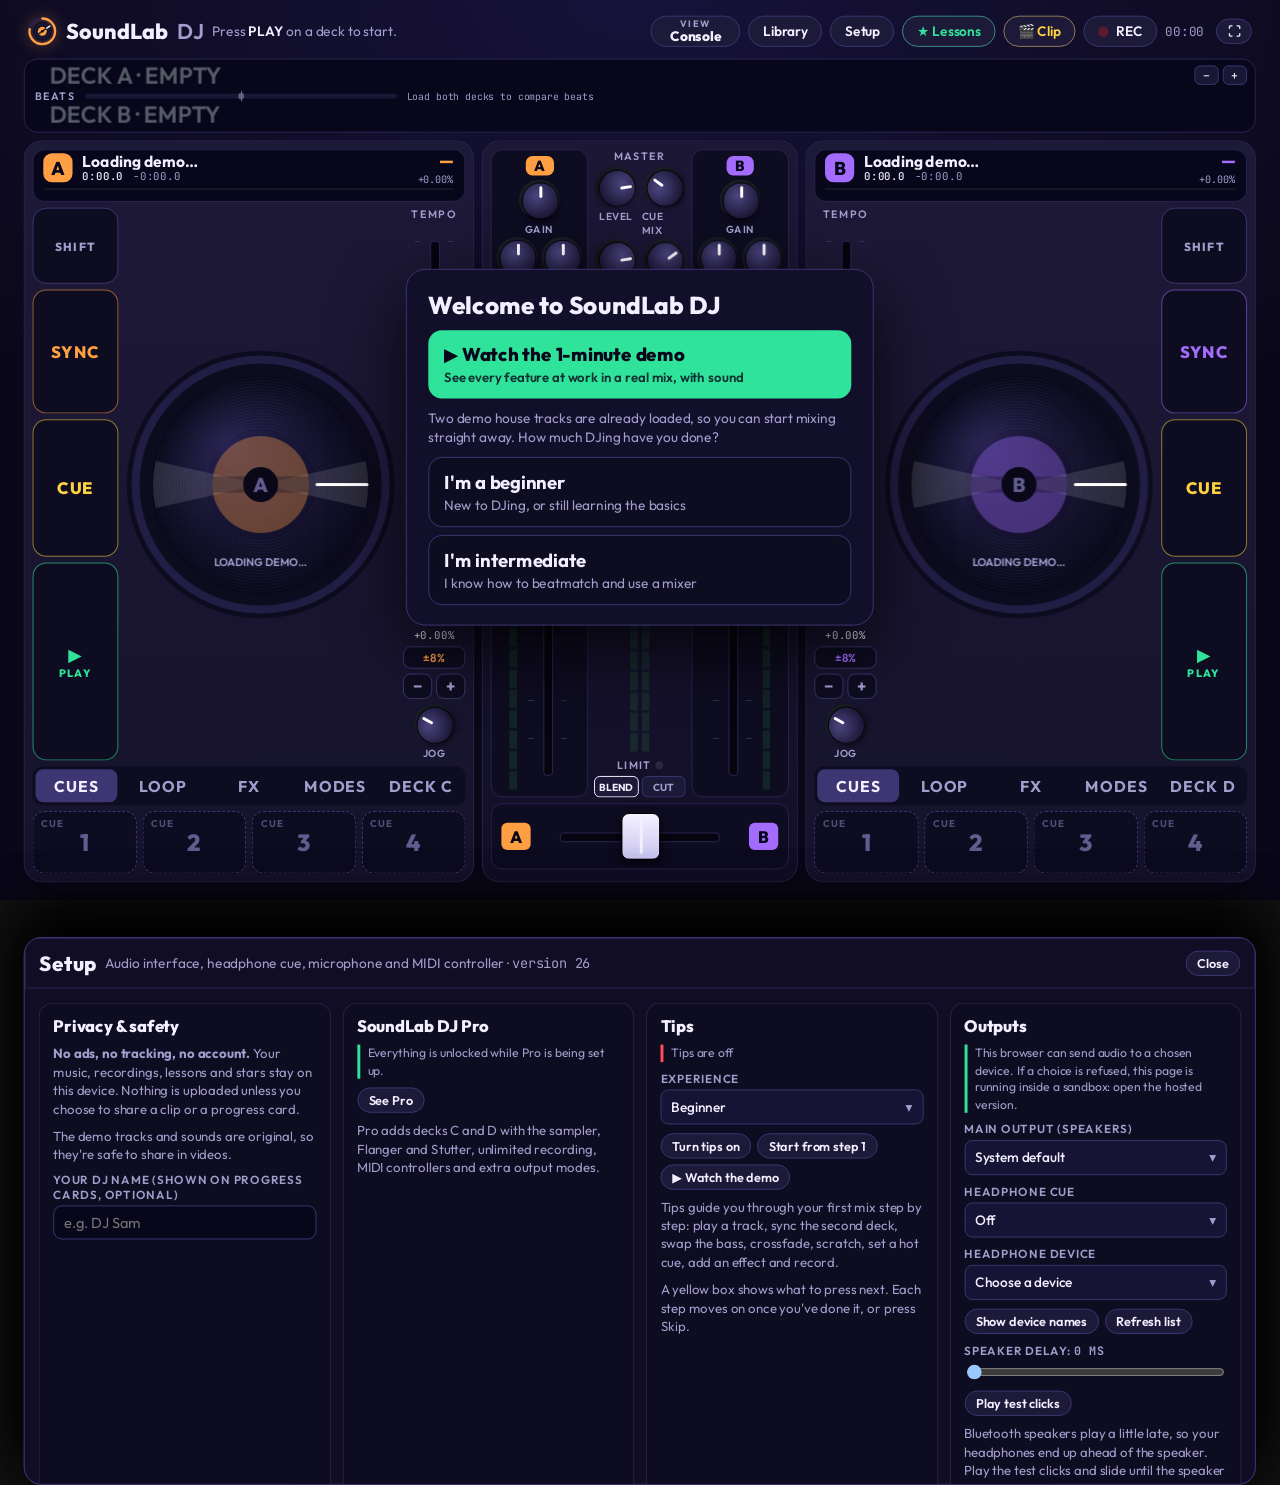
==== commit 21bc341f: "Learning path: DJ levels, badges, weekly challenge, week-by-week course, shareable progress and chal" ====
--- a/index.html
+++ b/index.html
@@ -383,7 +383,21 @@
 .lesbtn{color:var(--go);border-color:color-mix(in srgb,var(--go) 50%,var(--edge-hi))}
 .short .strips{padding-right:440px}
 .les-grid{display:grid;grid-template-columns:repeat(3,minmax(0,1fr));gap:10px;padding:12px 14px;height:calc(100% - 52px);box-sizing:border-box;overflow:auto;align-content:start}
+.les-top{grid-column:1/-1;display:grid;grid-template-columns:1.4fr 1fr;gap:10px}
+.les-lv,.les-wk{background:var(--well);border:1.5px solid var(--edge-hi);border-radius:14px;padding:12px 14px;display:flex;flex-direction:column;gap:6px;min-width:0}
+.les-wk{border-color:color-mix(in srgb,#ff9f43 55%,var(--edge-hi))}
+.les-lv b,.les-wk b{font-size:24px}
+.les-lv small{color:var(--muted);font-size:13px}
+.les-wk p{margin:0;font-size:13px;color:var(--muted);line-height:1.4}.les-wk .st{color:var(--pfl);letter-spacing:2px}
+.lvbar{height:10px;border-radius:5px;background:#221d44;overflow:hidden}.lvbar i{display:block;height:100%;background:linear-gradient(90deg,var(--go),#ffd23f)}
+.badges{display:flex;flex-wrap:wrap;gap:6px;margin:2px 0 4px}
+.bdg{display:flex;align-items:center;gap:4px;font-size:16px;padding:3px 9px;border-radius:999px;background:#17133a;border:1px solid var(--edge);filter:grayscale(1);opacity:.45}
+.bdg em{font-style:normal;font-size:11.5px;font-weight:700;color:var(--muted)}
+.bdg.on{filter:none;opacity:1;border-color:var(--pfl)}.bdg.on em{color:var(--ink)}
+.les-top .row{display:flex;gap:8px}.les-top .tb{align-self:flex-start}
+.wkgo{background:#ff9f43;border-color:#ff9f43;color:var(--screen);font-weight:800}
 .les-h{grid-column:1/-1;margin:4px 2px 0;font-size:13px;letter-spacing:.14em;text-transform:uppercase;color:var(--muted)}
+.namefld{display:flex;flex-direction:column;gap:4px;font-size:13px;color:var(--muted)}.namefld input{background:var(--screen);border:1px solid var(--edge-hi);border-radius:9px;color:var(--ink);font:15px var(--f-ui);padding:7px 10px}
 .les-card{text-align:left;background:var(--well);border:1.5px solid var(--edge-hi);border-radius:14px;padding:10px 14px;display:flex;flex-direction:column;gap:3px;min-width:0}
 .les-card .n{font-size:11px;letter-spacing:.12em;text-transform:uppercase;color:var(--muted);font-weight:700}
 .les-card b{font-size:18px}
@@ -666,6 +680,12 @@
     <section class="drawer" id="setup" aria-label="Setup">
       <div class="dhead"><h2>Setup</h2><span class="tgt">Audio interface, headphone cue, microphone and MIDI controller · <span class="mono" id="verTxt"></span></span><span class="sp"></span><button class="tb sm" id="setupClose">Close</button></div>
       <div class="setup-body">
+        <div class="card">
+          <h3>Privacy &amp; safety</h3>
+          <p><b>No ads, no tracking, no account.</b> Your music, recordings, lessons and stars stay on this device. Nothing is uploaded unless you choose to share a clip or a progress card.</p>
+          <p>The demo tracks and sounds are original, so they're safe to share in videos.</p>
+          <label class="namefld" for="djName"><span>Your DJ name (shown on progress cards, optional)</span><input id="djName" maxlength="24" placeholder="e.g. DJ Sam" autocomplete="off"></label>
+        </div>
         <div class="card">
           <h3>SoundLab DJ Pro</h3>
           <div class="avail" id="proState"></div>
@@ -1719,6 +1739,7 @@
 let maps=LS.get('ph-midi',{});
 let midiAccess=null;
 const learn={on:false,target:null};
+$('djName').value=LS.get('sl-name','');$('djName').oninput=e=>LS.set('sl-name',e.target.value.trim().slice(0,24));
 $('scrFeel').value=LS.get('sl-feel','tight');$('scrFeel').onchange=e=>{LS.set('sl-feel',e.target.value);if(node)node.port.postMessage({t:'feel',tight:e.target.value==='tight'});toast(e.target.value==='tight'?'Scratch response: tight':'Scratch response: smooth (original)',1800)};
 $('jogTicks').value=midiCfg.ticks;$('jogTicksV').textContent=midiCfg.ticks;
 $('jogTicks').oninput=e=>{midiCfg.ticks=+e.target.value;$('jogTicksV').textContent=midiCfg.ticks;LS.set('ph-midicfg',midiCfg)};
@@ -1929,9 +1950,9 @@
   $('clipSheet').hidden=false;v.play().catch(()=>{})}
 function clipClose(){const v=$('clipVid');v.pause();$('clipSheet').hidden=true}
 $('clipBtn').onclick=()=>CLIP.on?clipStop():clipStart();
-$('clipShare').onclick=async()=>{const name=`SoundLab-DJ-scratch.${clipExt()}`,file=new File([CLIP.blob],name,{type:CLIP.blob.type});
+$('clipShare').onclick=async()=>{LS.set('sl-clips',LS.get('sl-clips',0)+1);const name=`SoundLab-DJ-scratch.${clipExt()}`,file=new File([CLIP.blob],name,{type:CLIP.blob.type});
   try{await navigator.share({files:[file],title:'My scratch on SoundLab DJ',text:'Scratched on my phone with SoundLab DJ: '+location.origin+location.pathname.replace(/index\.html$/,'')})}catch(e){if(e&&e.name!=='AbortError')toast('Sharing did not work here. Use Save video instead.',3500)}};
-$('clipSave').onclick=()=>{const a=document.createElement('a');a.href=CLIP.url;a.download=`SoundLab-DJ-scratch-${new Date().toISOString().slice(0,16).replace(/[:T]/g,'-')}.${clipExt()}`;document.body.appendChild(a);a.click();a.remove()};
+$('clipSave').onclick=()=>{LS.set('sl-clips',LS.get('sl-clips',0)+1);const a=document.createElement('a');a.href=CLIP.url;a.download=`SoundLab-DJ-scratch-${new Date().toISOString().slice(0,16).replace(/[:T]/g,'-')}.${clipExt()}`;document.body.appendChild(a);a.click();a.remove()};
 $('clipAgain').onclick=()=>{clipClose();clipStart()};
 $('clipClose').onclick=clipClose;
 /* ---------- views: Console, Mixer, Platters ---------- */
@@ -2091,7 +2112,7 @@
 $('installBtn').onclick=async()=>{if(!installEvt)return;installEvt.prompt();try{await installEvt.userChoice}catch(e){}installEvt=null;$('installBtn').hidden=true};
 addEventListener('appinstalled',()=>{$('installBtn').hidden=true;toast('SoundLab DJ is installed. Open it from your home screen.',4000)});
 /* updates: check for a new version on every launch and whenever the app comes back to the screen; load it straight away when nothing is playing */
-const APP_VER=25;try{$('verTxt').textContent='version '+APP_VER}catch(e){}
+const APP_VER=26;try{$('verTxt').textContent='version '+APP_VER}catch(e){}
 if(document.querySelector('link[rel=manifest]')&&'serviceWorker' in navigator){
   const hadSW=!!navigator.serviceWorker.controller;let reloading=false;
   navigator.serviceWorker.register('sw.js',{updateViaCache:'none'}).then(reg=>{
@@ -2460,30 +2481,86 @@
 async function battlePrep(){const ld=async(k,i)=>{const t=lib.tracks.find(x=>x.demo===i);if(t&&decks[k].name!==DEMOS[i].name)await loadTrack(k,t)};
   await ld(0,4);await ld(1,5);setView('platters',true);SCR.deck='B';setBattle(true);setTransformer(true);ui.L.cf.set(0.85);ui.R.cf.set(0.95);const B=decks[1];seek(B,B.hot[0]!=null?B.hot[0]:B.cue);await playDeck(A_());renderScr();refreshAll()}
 const lesProg=()=>LS.get('sl-lessons',{});
+/* course order: which week each lesson belongs to */
+const WEEK_OF={play:1,faders:1,sync:1,hot:2,loopfx:2,bass:3,scratch:3,match:4,mix:4,fwd:5,chirp:5,trans:6,flare:6,round:7};
+const LEVELS=[[0,'Beginner'],[5,'Bedroom DJ'],[12,'Party DJ'],[20,'Club DJ'],[28,'Headliner'],[36,'Battle Champ'],[42,'Legend']];
+function djLevel(stars){let i=0;for(let k=0;k<LEVELS.length;k++)if(stars>=LEVELS[k][0])i=k;const nx=LEVELS[i+1];return{name:LEVELS[i][1],i,next:nx?nx[1]:null,need:nx?nx[0]-stars:0,frac:nx?(stars-LEVELS[i][0])/(nx[0]-LEVELS[i][0]):1}}
+const BADGES=[
+  {id:'firstmix',icon:'🎧',name:'First mix',how:'Finish "Your first mix"',ok:p=>!!p.mix},
+  {id:'beat',icon:'👂',name:'Golden ears',how:'3 stars in "Beatmatch by ear"',ok:p=>(p.match||{}).stars===3},
+  {id:'scr',icon:'💿',name:'Scratch starter',how:'Finish "Baby scratch"',ok:p=>!!p.scratch},
+  {id:'mixall',icon:'🎚️',name:'Full mixer',how:'Finish every Mixing lesson',ok:p=>['play','faders','sync','hot','loopfx','bass','scratch','match','mix'].every(k=>p[k])},
+  {id:'battle',icon:'⚔️',name:'Battle ready',how:'Finish every Battle lesson',ok:p=>['fwd','chirp','trans','flare','round'].every(k=>p[k])},
+  {id:'perfect',icon:'🌟',name:'Perfectionist',how:'3 stars in 5 lessons',ok:p=>Object.values(p).filter(x=>x.stars===3).length>=5},
+  {id:'weekly',icon:'🏆',name:'Challenger',how:'Finish a weekly challenge',ok:()=>LS.get('sl-weekly-done',0)>0},
+  {id:'clip',icon:'🎬',name:'On camera',how:'Share or save a scratch clip',ok:()=>LS.get('sl-clips',0)>0}];
+const earnedBadges=()=>{const p=lesProg();return BADGES.filter(b=>b.ok(p))};
+/* weekly challenge: one lesson featured per calendar week, the same for everyone */
+const WEEKLY_POOL=['chirp','faders','fwd','bass','trans','scratch','flare','match','round','hot'];
+function weekNo(){const d=new Date();const t=new Date(Date.UTC(d.getFullYear(),d.getMonth(),d.getDate()));const day=t.getUTCDay()||7;t.setUTCDate(t.getUTCDate()+4-day);const y=new Date(Date.UTC(t.getUTCFullYear(),0,1));return t.getUTCFullYear()*100+Math.ceil(((t-y)/86400000+1)/7)}
+function weekly(){const wk=weekNo(),id=WEEKLY_POOL[wk%WEEKLY_POOL.length],sv=LS.get('sl-weekly',{});return{wk,id,best:sv.wk===wk&&sv.id===id?sv:null}}
+/* share an image card through the share sheet, or download it */
+async function shareCanvas(cv,name,text){const blob=await new Promise(r=>cv.toBlob(r,'image/png'));const f=new File([blob],name,{type:'image/png'});
+  try{if(navigator.canShare&&navigator.canShare({files:[f]})){await navigator.share({files:[f],text});return}}catch(e){if(e&&e.name==='AbortError')return}
+  const a=document.createElement('a');a.href=URL.createObjectURL(blob);a.download=name;document.body.appendChild(a);a.click();a.remove();setTimeout(()=>URL.revokeObjectURL(a.href),4000);toast('Image saved',2000)}
+function cardBase(W,H){const cv=document.createElement('canvas');cv.width=W;cv.height=H;const g=cv.getContext('2d');const gr=g.createLinearGradient(0,0,0,H);gr.addColorStop(0,'#1d1745');gr.addColorStop(1,'#0a0818');g.fillStyle=gr;g.fillRect(0,0,W,H);
+  if(clipLogo.complete&&clipLogo.naturalWidth){g.save();g.beginPath();g.arc(110,110,46,0,Math.PI*2);g.clip();g.drawImage(clipLogo,64,64,92,92);g.restore()}
+  g.textBaseline='middle';g.textAlign='left';g.font='800 54px Outfit,sans-serif';g.fillStyle='#f2f0ff';g.fillText('SoundLab',180,110);const w=g.measureText('SoundLab').width;g.fillStyle='#a29dcc';g.fillText(' DJ',180+w,110);
+  const url=location.host+location.pathname.replace(/index\.html$/,'');g.font='500 28px Outfit,sans-serif';g.fillStyle='#a29dcc';g.textAlign='center';g.fillText(url,W/2,H-60);return{cv,g}}
+function shareProgress(){const p=lesProg(),tot=LESSONS.reduce((a,l)=>a+((p[l.id]||{}).stars||0),0),lv=djLevel(tot),bs=earnedBadges(),name=LS.get('sl-name','');
+  const{cv,g}=cardBase(1080,1350);g.textAlign='center';
+  g.font='700 34px Outfit,sans-serif';g.fillStyle='#a29dcc';g.fillText(name?`${name}'s DJ progress`:'My DJ progress',540,230);
+  g.font='800 88px Outfit,sans-serif';g.fillStyle='#2ee59d';g.fillText(lv.name,540,330);
+  g.font='700 40px Outfit,sans-serif';g.fillStyle='#ffd23f';g.fillText(`★ ${tot} of ${LESSONS.length*3} stars · ${bs.length} badges`,540,420);
+  g.font='600 30px Outfit,sans-serif';LESSONS.forEach((l,i)=>{const c=i%2,r=Math.floor(i/2),x=c?580:120,y=510+r*72,st=(p[l.id]||{}).stars||0;g.textAlign='left';g.fillStyle=st?'#f2f0ff':'#625d8f';let fs=30;g.font=`600 ${fs}px Outfit,sans-serif`;while(g.measureText(l.title).width>255&&fs>18){fs--;g.font=`600 ${fs}px Outfit,sans-serif`}g.fillText(l.title,x,y);g.font='600 30px Outfit,sans-serif';
+    g.textAlign='right';g.fillStyle='#ffd23f';g.fillText(starStr(st),x+380,y)});
+  g.textAlign='center';g.font='48px sans-serif';g.fillText(bs.map(b=>b.icon).join('  ')||'',540,1050);
+  g.font='500 26px Outfit,sans-serif';g.fillStyle='#a29dcc';g.fillText(new Date().toLocaleDateString(),540,1140);
+  shareCanvas(cv,'SoundLab-DJ-progress.png','My progress on SoundLab DJ')}
+function shareWeekly(){const w=weekly(),l=LESSONS.find(x=>x.id===w.id);if(!w.best)return;const{cv,g}=cardBase(1080,1080);g.textAlign='center';
+  g.font='700 36px Outfit,sans-serif';g.fillStyle='#ff9f43';g.fillText('WEEKLY CHALLENGE',540,260);
+  g.font='800 84px Outfit,sans-serif';g.fillStyle='#f2f0ff';g.fillText(l.title,540,370);
+  g.font='120px sans-serif';g.fillStyle='#ffd23f';g.fillText(starStr(w.best.stars),540,530);
+  g.font='600 36px Outfit,sans-serif';g.fillStyle='#a29dcc';g.fillText(w.best.txt||`Time ${fmtD(w.best.secs)}`,540,660);
+  g.font='700 40px Outfit,sans-serif';g.fillStyle='#2ee59d';g.fillText('Can you beat it?',540,780);
+  shareCanvas(cv,'SoundLab-DJ-challenge.png',`I got ${w.best.stars} stars in this week's ${l.title} challenge on SoundLab DJ. Can you beat it?`)}
+
 const starStr=n=>'★'.repeat(n)+'☆'.repeat(3-n);
 function openLessons(){closeLib();closeSetup();renderLessons();$('lessons').classList.add('open')}
 function closeLessons(){$('lessons').classList.remove('open')}
 function renderLessons(){const pr=lesProg();let tot=0;const g=$('lesGrid');g.innerHTML='';
+  const total=LESSONS.reduce((a,l)=>a+((pr[l.id]||{}).stars||0),0),lv=djLevel(total),bs=earnedBadges().map(b=>b.id),w=weekly(),wl=LESSONS.find(x=>x.id===w.id),wi=LESSONS.indexOf(wl);
+  const top=document.createElement('div');top.className='les-top';
+  top.innerHTML=`<div class="les-lv"><span class="lbl">Your DJ level</span><b>${lv.name}</b><div class="lvbar"><i style="width:${Math.round(lv.frac*100)}%"></i></div>
+      <small>${lv.next?`${lv.need} more star${lv.need===1?'':'s'} to ${lv.next}`:'Top level reached!'}</small>
+      <div class="badges">${BADGES.map(b=>`<span class="bdg${bs.includes(b.id)?' on':''}" title="${b.name}: ${b.how}">${b.icon}<em>${b.name}</em></span>`).join('')}</div>
+      <button class="tb sm" id="lesShareProg">Share my progress</button></div>
+    <div class="les-wk"><span class="lbl">🏆 Weekly challenge</span><b>${wl.title}</b><p>${w.best?`Your best this week: <span class="st">${starStr(w.best.stars)}</span>${w.best.txt?'<br>'+w.best.txt:''}`:'Beat your best before the week ends. Everyone gets the same challenge.'}</p>
+      <div class="row"><button class="tb sm wkgo" id="lesWkGo">${w.best?'Try again':'Start'}</button>${w.best?'<button class="tb sm" id="lesWkShare">Share result</button>':''}</div></div>`;
+  g.appendChild(top);$('lesShareProg').onclick=shareProgress;$('lesWkGo').onclick=()=>startLesson(wi);if(w.best)$('lesWkShare').onclick=shareWeekly;
   let grp=null;LESSONS.forEach((l,i)=>{const gname=l.group||'Mixing';if(gname!==grp){grp=gname;const h=document.createElement('h3');h.className='les-h';h.textContent=gname==='Battle'?'Battle: scratch techniques':'Mixing';g.appendChild(h)}
     const s=(pr[l.id]||{}).stars||0;tot+=s;const b=document.createElement('button');b.className='les-card'+(s?' done':'');
-    b.innerHTML=`<span class="n">${i+1} · ${l.lvl}</span><b>${l.title}</b><p>${l.about}</p><span class="st" aria-label="${s} of 3 stars">${starStr(s)}</span>`;b.onclick=()=>startLesson(i);g.appendChild(b)});
+    b.innerHTML=`<span class="n">Week ${WEEK_OF[l.id]||'·'} · ${l.lvl}${l.id===w.id?' · 🏆':''}</span><b>${l.title}</b><p>${l.about}</p><span class="st" aria-label="${s} of 3 stars">${starStr(s)}</span>`;b.onclick=()=>startLesson(i);g.appendChild(b)});
   $('lesTot').textContent=`★ ${tot} of ${LESSONS.length*3} stars`}
 async function startLesson(i){if(DEMO.on||!LESSONS[i])return;closeLessons();closeLib();closeSetup();if(tipState.on)setTips(false);
-  const l=LESSONS[i];if(!LES.on)LES.saved={tr:TR.on,battle:SCR.battle};Object.assign(LES,{on:true,busy:true,i,q:{},h:{},skipped:false,passing:false,result:null,sc:{strokes:[],edges:[],fr:[],ah:[]}});renderLes();
+  const l=LESSONS[i];LES.badgesBefore=earnedBadges().map(b=>b.id);if(!LES.on)LES.saved={tr:TR.on,battle:SCR.battle};Object.assign(LES,{on:true,busy:true,i,q:{},h:{},skipped:false,passing:false,result:null,sc:{strokes:[],edges:[],fr:[],ah:[]}});renderLes();
   try{await ensureAudio();await demoPrepare();view.L=0;view.R=1;setView(l.view||'console',true);if(l.prep)await l.prep();refreshAll()}catch(e){console.error(e)}
   if(!LES.on||LES.i!==i)return;LES.busy=false;LES.t0=performance.now();lesStep(0)}
 function lesStep(n){const l=LESSONS[LES.i],st=l.steps[n];Object.assign(LES,{step:n,passing:false,h:{},stepT0:performance.now()});LES.st=st.init?st.init():{};
   if(st.tab){panelOf[st.tab[0]]=st.tab[1];refreshAll()}renderLes()}
-function finishLesson(){const l=LESSONS[LES.i],secs=(performance.now()-LES.t0)/1000,r={secs,skipped:LES.skipped,q:LES.q};LES.sc.on=false;
+function finishLesson(){LES.badgesBefore=LES.badgesBefore||[];const l=LESSONS[LES.i],secs=(performance.now()-LES.t0)/1000,r={secs,skipped:LES.skipped,q:LES.q};LES.sc.on=false;
   const stars=l.stars?l.stars(r):r.skipped?1:secs<=l.t[0]?3:secs<=l.t[1]?2:1;
   const pr=lesProg(),old=pr[l.id]||{};pr[l.id]={stars:Math.max(stars,old.stars||0),best:Math.min(secs,old.best||1e9),last:Date.now()};LS.set('sl-lessons',pr);
-  LES.result={stars,secs,txt:l.result?l.result(r):'',better:!!old.stars&&stars>old.stars};renderLes()}
+  const before=earnedBadges().map(b=>b.id);   /* (progress already saved above, so compare with what the player had before this lesson) */
+  const w=weekly();if(w.id===l.id){const txt=l.result?l.result(r):'';if(!w.best||stars>w.best.stars||(stars===w.best.stars&&secs<w.best.secs)){LS.set('sl-weekly',{wk:w.wk,id:w.id,stars,secs,txt})}LS.set('sl-weekly-done',LS.get('sl-weekly-done',0)+1)}
+  LES.result={stars,secs,txt:l.result?l.result(r):'',better:!!old.stars&&stars>old.stars,weekly:w.id===l.id};renderLes();
+  const nb=earnedBadges().filter(b=>!LES.badgesBefore.includes(b.id));if(nb.length)setTimeout(()=>toast(`New badge: ${nb.map(b=>b.icon+' '+b.name).join(', ')}!`,4000),600)}
 function quitLesson(){const sv=LES.saved;LES.on=false;LES.result=null;LES.sc.on=false;LES.saved=null;if(sv){if(TR.on!==sv.tr)setTransformer(sv.tr);if(SCR.battle!==sv.battle)setBattle(sv.battle)}$('lesCard').hidden=$('lesRing').hidden=true;renderTip()}
 function renderLes(){const l=LESSONS[LES.i];if(!LES.on)return;$('lesCard').hidden=false;
   const res=!!LES.result;$('lesRes').hidden=!res;$('lesRow').hidden=res;$('lesOk').hidden=true;$('lesCard').classList.toggle('done',res);
   if(res){const r=LES.result;$('lesHead').textContent=`Lesson ${LES.i+1} · ${l.title}`;$('lesText').innerHTML=r.stars===3?'<b>Lesson complete. Perfect!</b>':'<b>Lesson complete!</b>';
     $('lesStars').textContent=starStr(r.stars);
-    $('lesResTxt').innerHTML=[`Time: ${fmtD(r.secs)}`,r.txt,r.better?'New best!':'',r.stars<3?(LES.skipped?'Finish every step without skipping to earn more stars.':'Try again to earn more stars.'):''].filter(Boolean).join('<br>');
+    $('lesResTxt').innerHTML=[`Time: ${fmtD(r.secs)}`,r.txt,r.better?'New best!':'',r.weekly?'🏆 This was the weekly challenge! Share your result from Lessons.':'',r.stars<3?(LES.skipped?'Finish every step without skipping to earn more stars.':'Try again to earn more stars.'):''].filter(Boolean).join('<br>');
     $('lesNext').hidden=LES.i>=LESSONS.length-1;placeLes();return}
   $('lesHead').textContent=LES.busy?`Lesson ${LES.i+1} · ${l.title}`:`Lesson ${LES.i+1} · Step ${LES.step+1} of ${l.steps.length}`;
   const st=l.steps[LES.step];$('lesText').innerHTML=LES.busy?'Getting the decks ready…':(typeof st.txt==='function'?st.txt():st.txt);
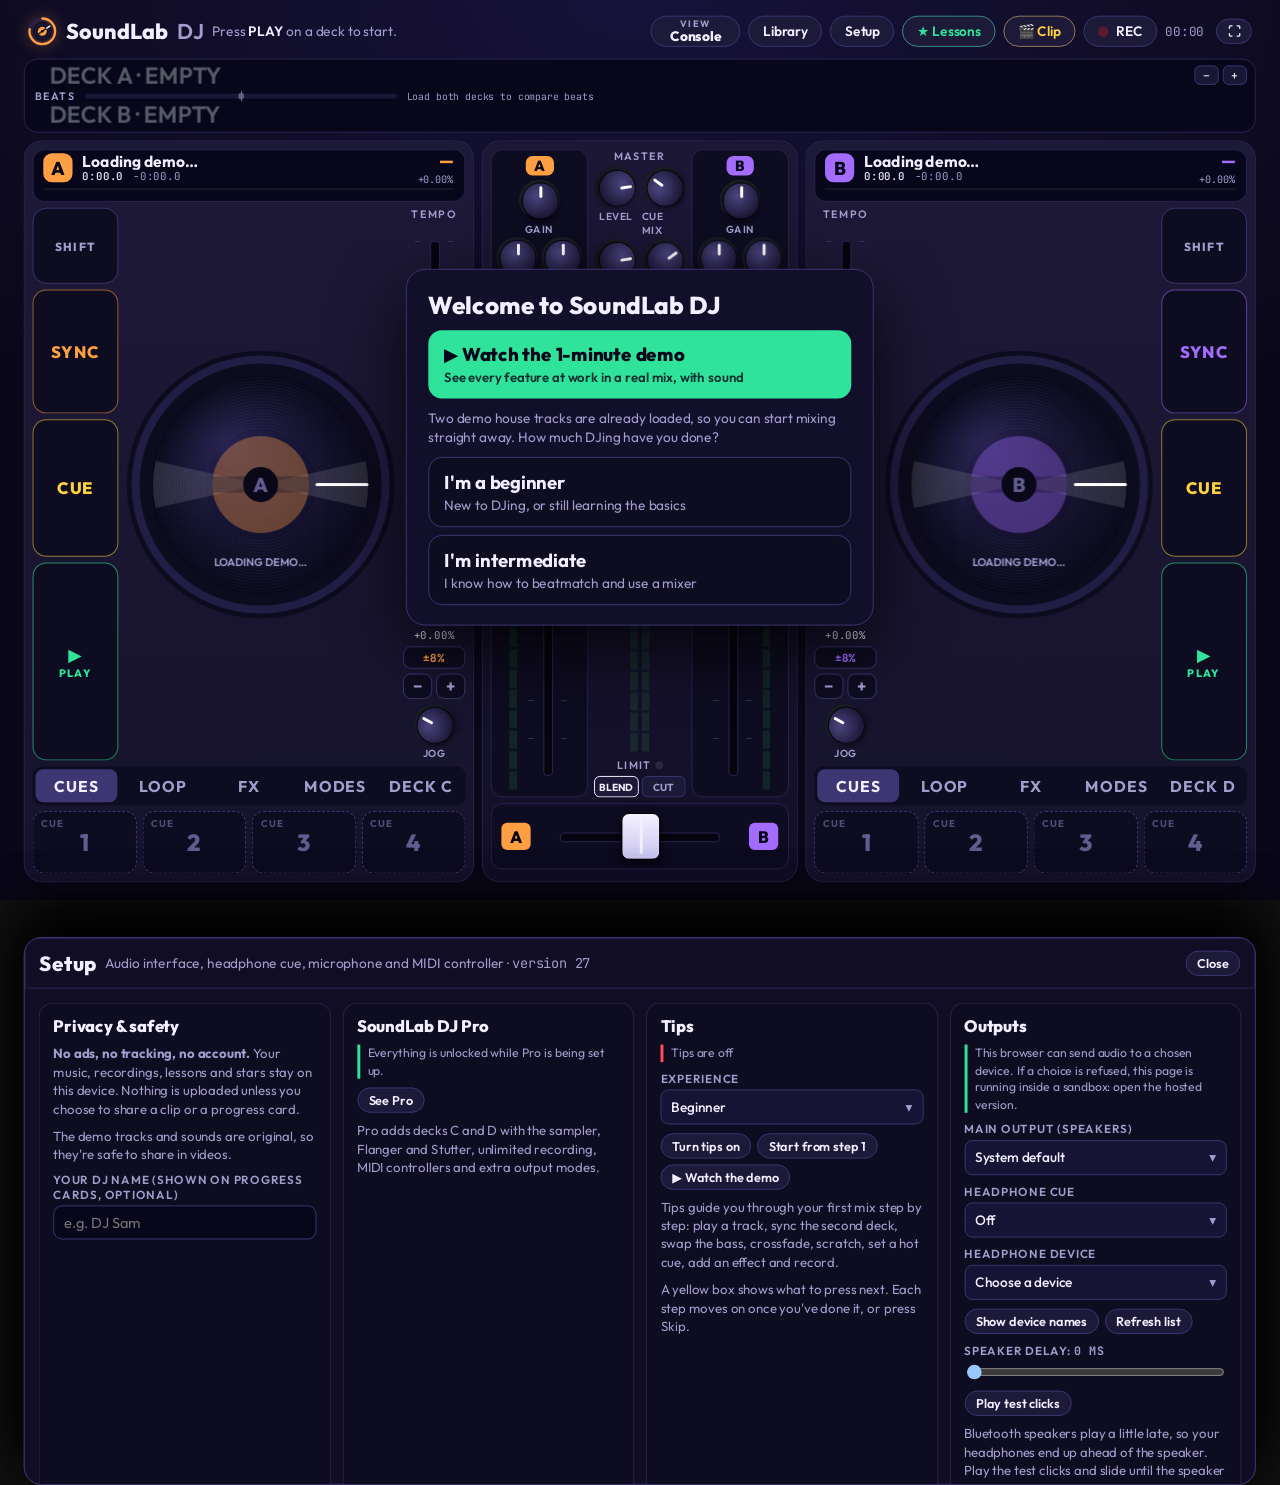
==== commit 91132497: "Key detection: Camelot keys on decks, beats bar and a Library Key column that shows which songs mix " ====
--- a/index.html
+++ b/index.html
@@ -398,6 +398,7 @@
 .wkgo{background:#ff9f43;border-color:#ff9f43;color:var(--screen);font-weight:800}
 .les-h{grid-column:1/-1;margin:4px 2px 0;font-size:13px;letter-spacing:.14em;text-transform:uppercase;color:var(--muted)}
 .namefld{display:flex;flex-direction:column;gap:4px;font-size:13px;color:var(--muted)}.namefld input{background:var(--screen);border:1px solid var(--edge-hi);border-radius:9px;color:var(--ink);font:15px var(--f-ui);padding:7px 10px}
+.kc{padding:1px 7px;border-radius:6px}.kc.kok{background:color-mix(in srgb,var(--go) 22%,transparent);color:var(--go)}.kc.kno{color:#ff9f43}
 .les-card{text-align:left;background:var(--well);border:1.5px solid var(--edge-hi);border-radius:14px;padding:10px 14px;display:flex;flex-direction:column;gap:3px;min-width:0}
 .les-card .n{font-size:11px;letter-spacing:.12em;text-transform:uppercase;color:var(--muted);font-weight:700}
 .les-card b{font-size:18px}
@@ -670,7 +671,7 @@
         <button class="tb sm" id="libClose">Close</button>
       </div>
       <nav class="lib-side" id="crates"></nav>
-      <div class="lib-main"><table><thead><tr><th aria-label="Drag"></th><th>#</th><th>Title</th><th>Artist</th><th>BPM</th><th>Time</th><th>Cues</th><th>Load to deck</th><th></th></tr></thead><tbody id="libRows"></tbody></table></div>
+      <div class="lib-main"><table><thead><tr><th aria-label="Drag"></th><th>#</th><th>Title</th><th>Artist</th><th>BPM</th><th>Key</th><th>Time</th><th>Cues</th><th>Load to deck</th><th></th></tr></thead><tbody id="libRows"></tbody></table></div>
     </section>
 
     <section class="drawer" id="lessons" aria-label="Lessons">
@@ -947,6 +948,27 @@
   [0,o.rep].forEach(r=>[ahh,yeah,horn,tone].forEach((s,i)=>add(o.hot[i]+r,s)));
   return {L,R,sr}}
 function makeDemo(o){return o.kind==='hiphop'?makeHipHop(o):o.kind==='tools'?makeTools(o):makeHouse(o)}
+/* ---------- musical key: 12-note chroma from an FFT, matched against major/minor key profiles ---------- */
+function detectKey({L,R,sr}){const step=Math.max(1,Math.round(sr/11025)),fs=sr/step,N=4096,n=L.length;
+  const start=Math.floor(n*0.08),stop=Math.min(n,start+Math.floor(sr*150));if(stop-start<N*step*8)return null;
+  const re=new Float64Array(N),im=new Float64Array(N),win=new Float64Array(N);for(let i=0;i<N;i++)win[i]=0.5-0.5*Math.cos(2*Math.PI*i/N);
+  const lo=Math.ceil(55*N/fs),hi=Math.floor(2000*N/fs),pcOf=new Int8Array(hi+1);for(let k=lo;k<=hi;k++){const m=Math.round(12*Math.log2(k*fs/N/440)+69);pcOf[k]=((m%12)+12)%12}
+  const fft=()=>{for(let i=1,j=0;i<N;i++){let b=N>>1;for(;j&b;b>>=1)j^=b;j^=b;if(i<j){let t=re[i];re[i]=re[j];re[j]=t;t=im[i];im[i]=im[j];im[j]=t}}
+    for(let len=2;len<=N;len<<=1){const a=-2*Math.PI/len,wr=Math.cos(a),wi=Math.sin(a);for(let i=0;i<N;i+=len){let cr=1,ci=0;for(let j=0;j<len/2;j++){const u=i+j,v=u+len/2,tr=re[v]*cr-im[v]*ci,ti=re[v]*ci+im[v]*cr;
+      re[v]=re[u]-tr;im[v]=im[u]-ti;re[u]+=tr;im[u]+=ti;const nc=cr*wr-ci*wi;ci=cr*wi+ci*wr;cr=nc}}}};
+  const chroma=new Float64Array(12),fr=new Float64Array(12);
+  for(let s0=start;s0+N*step<stop;s0+=N*step){for(let i=0;i<N;i++){const j=s0+i*step;re[i]=(L[j]+R[j])*0.5*win[i];im[i]=0}fft();fr.fill(0);let tot=1e-9;
+    for(let k=lo;k<=hi;k++){const m=Math.sqrt(re[k]*re[k]+im[k]*im[k]);fr[pcOf[k]]+=m;tot+=m}for(let c=0;c<12;c++)chroma[c]+=fr[c]/tot}
+  /* key profiles tuned for pop/dance music (tested: 36/48 exact on known-key songs, the rest only relative major/minor, which mix the same) */
+  const MAJ=[1,0,0.5,0,0.75,0.55,0,0.9,0,0.55,0,0.35],MIN=[1,0,0.45,0.85,0,0.55,0,0.9,0.6,0,0.45,0.15];
+  const corr=(p,r)=>{let mx=0,my=0;for(let i=0;i<12;i++){mx+=chroma[i];my+=p[i]}mx/=12;my/=12;let sxy=0,sx=0,sy=0;for(let i=0;i<12;i++){const x=chroma[(i+r)%12]-mx,y=p[i]-my;sxy+=x*y;sx+=x*x;sy+=y*y}return sxy/Math.sqrt(sx*sy+1e-12)};
+  let best={c:-2},second=-2;for(let r=0;r<12;r++)for(const[minor,P]of[[false,MAJ],[true,MIN]]){const c=corr(P,r);if(c>best.c){second=best.c;best={c,pc:r,minor}}else if(c>second)second=c}
+  return{pc:best.pc,minor:best.minor,conf:+(best.c-second).toFixed(3)}}
+const KEYN=['C','C♯','D','E♭','E','F','F♯','G','A♭','A','B♭','B'];
+/* Camelot wheel: neighbours (±1, or the same number with the other letter) mix well */
+function camelot(k){if(!k)return null;const maj=k.minor?(k.pc+3)%12:k.pc,n=((maj*7)%12+7)%12+1;return{n,l:k.minor?'A':'B',code:n+(k.minor?'A':'B'),name:KEYN[k.pc]+(k.minor?'m':'')}}
+function keyNow(d){if(!d||!d.key)return null;const sh=d.keylock?0:Math.round(12*Math.log2(ratio(d)));return sh?{pc:((d.key.pc+sh)%12+12)%12,minor:d.key.minor,shift:sh}:d.key}
+function keyRel(a,b){const x=camelot(a),y=camelot(b);if(!x||!y)return null;if(x.code===y.code)return'same';const dn=Math.min((x.n-y.n+12)%12,(y.n-x.n+12)%12);if((x.l===y.l&&dn===1)||(x.n===y.n))return'good';return'clash'}
 function norm(b,to){const L=b.L,R=b.R,n=L.length;let pk=1e-9;for(let i=0;i<n;i++){const a=L[i]<0?-L[i]:L[i],c=R[i]<0?-R[i]:R[i];if(a>pk)pk=a;if(c>pk)pk=c}const g=to/pk;for(let i=0;i<n;i++){L[i]*=g;R[i]*=g}return b}
 const DEMOS=[
   {name:'Warehouse Sunrise',genre:'Organ house',bpm:124,root:55,offset:0.21,seed:11,prog:[0,-4,-2,-5],voicing:[0,3,7,10],style:'organ',rhythm:[2,6,10,13],swing:0.06},
@@ -1277,6 +1299,7 @@
     Object.assign(d,{buf,name:tr.name,artist:tr.artist||'',peaks:computePeaks(buf),bpm:an.bpm,first:an.first,dur:buf.L.length/buf.sr,pos:0,v:0,recv:0,cue:pr&&pr.cue!=null?pr.cue:an.first,hot:pr&&pr.hot?[...pr.hot]:dm&&dm.hot?[...dm.hot]:[null,null,null,null],loop:null,loopIn:null,tr});
     if(d.sync&&!d.bpm){d.sync=false;post({t:'sync',d:k,on:false})}
     setTempo(d);sendLoad(d);if(an.first>0.001)seek(d,an.first);
+    d.key=tr.key||null;if(!d.key)setTimeout(()=>{if(d.buf!==buf)return;const k=detectKey(buf);d.key=k;if(k){tr.key=k;if(tr.demo!=null||tr.id)saveTrack(tr)}refreshAll();renderLib()},60);
     if(tr.id&&tr.demo==null&&(!tr.bpm||tr.bpm!==an.bpm)){tr.bpm=an.bpm;tr.dur=d.dur;saveTrack(tr);renderLib()}
     if(k>=2){d.xmode='track';panelOf[k===2?'L':'R']='xd'}
     const nc=d.hot.filter(v=>v!=null).length;toast(`${tr.name} → Deck ${d.letter}${nc?` · ${nc} saved cue${nc>1?'s':''}`:''}`);
@@ -1519,7 +1542,7 @@
   g.fillStyle=col;g.font=`700 ${Math.round(14*px)}px Outfit,sans-serif`;g.textBaseline='top';g.fillText(d.letter,6*px,3*px);
   [d.cue,...d.hot].forEach((t,i)=>{if(t==null)return;const x=w/2+(t-pos)/secPerPx;if(x<0||x>w)return;g.fillStyle=i===0?'#ffb020':HOTC[i-1];g.beginPath();g.moveTo(x-4*px,h);g.lineTo(x+4*px,h);g.lineTo(x,h-6*px);g.fill()});
   g.fillStyle='#ff3b3b';g.fillRect(Math.round(w/2)-px/2,0,Math.max(1,px),h);
-  if(stage.classList.contains('short')){const fs=Math.round(13*px),t=`${d.name}   ${d.bpm?(d.bpm*r).toFixed(1)+' BPM'+(Math.abs(r-1)>0.0005?` (track ${d.bpm.toFixed(1)})`:''):''}   -${fmtT(d.dur-pos).slice(0,-2)}`;
+  if(stage.classList.contains('short')){const kc=camelot(keyNow(d)),fs=Math.round(13*px),t=`${d.name}   ${d.bpm?(d.bpm*r).toFixed(1)+' BPM'+(Math.abs(r-1)>0.0005?` (track ${d.bpm.toFixed(1)})`:''):''}${kc?'   '+kc.code:''}   -${fmtT(d.dur-pos).slice(0,-2)}`;
     g.font=`700 ${fs}px Outfit,sans-serif`;g.textBaseline='middle';const tw=g.measureText(t).width;g.fillStyle='rgba(7,6,26,.82)';g.fillRect(22*px,mid-fs*0.75,tw+16*px,fs*1.5);
     g.fillStyle='#f2f0ff';g.fillText(t,30*px,mid);g.textBaseline='top'}
 }
@@ -1615,7 +1638,7 @@
 function refreshText(){
   for(const s of['L','R']){const d=sideDeck(s),p=dispPos(d),r=ratio(d);
     $('el'+s).textContent=fmtT(p);$('rm'+s).textContent='-'+fmtT(d.dur-p);
-    $('bpm'+s).textContent=d.bpm?(d.bpm*r).toFixed(2):'—';const pc=(r-1)*100;$('pitch'+s).textContent=(pc>=0?'+':'')+pc.toFixed(2)+'%'+(d.bpm?` · track ${d.bpm.toFixed(1)}`:'');
+    $('bpm'+s).textContent=d.bpm?(d.bpm*r).toFixed(2):'—';const pc=(r-1)*100;const kc=camelot(keyNow(d));$('pitch'+s).textContent=(pc>=0?'+':'')+pc.toFixed(2)+'%'+(d.bpm?` · track ${d.bpm.toFixed(1)}`:'')+(kc?` · ${kc.code} ${kc.name}`:'');
     $('tv'+s).textContent=(pc>=0?'+':'')+pc.toFixed(2)+'%';
     $('fL'+s).classList.toggle('on',d.sync&&d.playing&&decks[master].playing&&Math.abs(d.err)<0.01)}
   for(const s of['L','R']){const d=decks[s==='L'?2:3],b=$('xp'+s);if(b)b.style.width=(d.dur?clamp(dispPos(d)/d.dur,0,1)*100:0)+'%'}
@@ -1789,13 +1812,15 @@
 
 /* ---------- library ---------- */
 const lib={tracks:[],crates:[{id:'demo',name:'Demo crate'},{id:'mixes',name:'My mixes'},{id:'vocals',name:'My vocals'},{id:'all',name:'All tracks'}],sel:'demo',target:null,q:''};
-DEMOS.forEach((d,i)=>{const sv=LS.get('sl-demo-'+i,null)||{};lib.tracks.push({demo:i,id:'demo'+i,name:d.name,artist:'Demo · '+d.genre,bpm:d.bpm,dur:demoDur(d),crates:sv.crates&&sv.crates.includes('demo')?sv.crates:['demo'],prep:sv.prep||null})});
+DEMOS.forEach((d,i)=>{const sv=LS.get('sl-demo-'+i,null)||{};lib.tracks.push({demo:i,id:'demo'+i,name:d.name,artist:'Demo · '+d.genre,bpm:d.bpm,dur:demoDur(d),crates:sv.crates&&sv.crates.includes('demo')?sv.crates:['demo'],prep:sv.prep||null,key:sv.kv===2?sv.key:null})});
+/* demo keys, worked out once in the background and remembered */
+setTimeout(async()=>{for(const t of lib.tracks.filter(x=>x.demo!=null&&!x.key)){try{const b=await demoBuf(t.demo);t.key=detectKey(b);saveTrack(t);renderLib()}catch(e){}await new Promise(r=>setTimeout(r,300))}},6000);
 const IDB={db:null,
   async open(){try{this.db=await new Promise((res,rej)=>{const r=indexedDB.open('platterhouse',1);r.onupgradeneeded=()=>{const d=r.result;d.createObjectStore('tracks',{keyPath:'id'});d.createObjectStore('crates',{keyPath:'id'})};r.onsuccess=()=>res(r.result);r.onerror=()=>rej(r.error)})}catch(e){this.db=null}},
   run(store,mode,fn){if(!this.db)return Promise.resolve(null);return new Promise(res=>{try{const t=this.db.transaction(store,mode),q=fn(t.objectStore(store));t.oncomplete=()=>res(q&&q.result);t.onerror=t.onabort=()=>res(null)}catch(e){res(null)}})},
   put(s,v){return this.run(s,'readwrite',st=>st.put(v))},del(s,id){return this.run(s,'readwrite',st=>st.delete(id))},all(s){return this.run(s,'readonly',st=>st.getAll())}};
 async function trackBytes(t){if(t.data)return t.data.slice(0);if(t.blob){const ab=await t.blob.arrayBuffer();t.data=ab.slice(0);return ab}throw new Error('no audio stored')}
-function saveTrack(t){if(t.demo!=null){LS.set('sl-demo-'+t.demo,{crates:t.crates,prep:t.prep||null});return}const rec=data=>IDB.put('tracks',{id:t.id,name:t.name,artist:t.artist,file:t.file,bpm:t.bpm||0,dur:t.dur||0,crates:t.crates,prep:t.prep||null,data});
+function saveTrack(t){if(t.demo!=null){LS.set('sl-demo-'+t.demo,{crates:t.crates,prep:t.prep||null,key:t.key||null,kv:2});return}const rec=data=>IDB.put('tracks',{id:t.id,name:t.name,artist:t.artist,file:t.file,bpm:t.bpm||0,dur:t.dur||0,key:t.key||null,crates:t.crates,prep:t.prep||null,data});
   /* store raw bytes, not a Blob: iPhones can lose access to stored Blobs after the app is reopened */
   if(t.data)rec(t.data);else if(t.blob)t.blob.arrayBuffer().then(ab=>{t.data=ab;rec(ab)}).catch(()=>{})}
 const AUDIO_EXT=/\.(mp3|m4a|aac|wav|wave|aif|aiff|flac|ogg|oga|opus|webm|mp4)$/i;
@@ -1824,9 +1849,9 @@
 }
 let anQ=[],anBusy=false;
 function queueAnalysis(ts){anQ.push(...ts);if(!anBusy)runAnalysis()}
-async function runAnalysis(){anBusy=true;while(anQ.length){const t=anQ.shift();if(t.bpm&&t.dur)continue;
+async function runAnalysis(){anBusy=true;while(anQ.length){const t=anQ.shift();if(t.bpm&&t.dur&&t.key)continue;
   try{const OC=window.OfflineAudioContext||window.webkitOfflineAudioContext;const oc=new OC(2,44100,44100);const ad=await oc.decodeAudioData(await trackBytes(t));
-    const buf={L:ad.getChannelData(0),R:ad.numberOfChannels>1?ad.getChannelData(1):ad.getChannelData(0),sr:ad.sampleRate};const an=analyze(buf);t.bpm=an.bpm;t.dur=ad.duration;saveTrack(t);renderLib()}
+    const buf={L:ad.getChannelData(0),R:ad.numberOfChannels>1?ad.getChannelData(1):ad.getChannelData(0),sr:ad.sampleRate};const an=analyze(buf);if(!t.bpm)t.bpm=an.bpm;t.dur=ad.duration;t.key=detectKey(buf);saveTrack(t);renderLib()}
   catch(e){t.bad=true;renderLib()}
   await new Promise(r=>setTimeout(r,30))}anBusy=false}
 function openLib(k){closeSetup();lib.target=k;$('lib').classList.add('open');$('libTgt').textContent=k!=null?`Loading to deck ${LET[k]}`:'';renderLib()}
@@ -1993,6 +2018,10 @@
   nb.onclick=ev=>{ev.stopPropagation();closeCsel();const c={id:'p'+Date.now(),name:'New playlist',order:[t.id]};lib.crates.push(c);IDB.put('crates',c);t.crates.push(c.id);saveTrack(t);lib.sel=c.id;lib.rename=c.id;lib.renameVal=null;renderLib()};pop.appendChild(nb);
   stage.appendChild(pop);const r=elRect(btn),w=Math.max(220,pop.offsetWidth);pop.style.minWidth='220px';pop.style.left=Math.max(8,Math.min(r.left+r.width-w,1280-w-8))+'px';
   const ph=pop.offsetHeight;pop.style.top=(r.top+r.height+4+ph>SH-8?Math.max(8,r.top-ph-4):r.top+r.height+4)+'px'}
+/* library key cell: green when it mixes with the deck that's playing, orange when it clashes */
+function libKey(t){const k=t.key||((decks.find(d=>d.tr===t)||{}).key);const c=camelot(k);if(!c)return t.bad?'':'…';
+  const ref=decks.find(d=>d.playing&&d.key&&d.tr!==t);const rel=ref?keyRel(keyNow(ref),k):null;
+  return`<span class="kc ${rel==='same'||rel==='good'?'kok':rel==='clash'?'kno':''}" title="${c.name}${ref?(rel==='clash'?` · clashes with Deck ${ref.letter}`:` · mixes with Deck ${ref.letter}`):''}">${c.code}</span>`}
 function renderLib(){
   const cr=$('crates');cr.innerHTML='';
   const nb=document.createElement('button');nb.className='crate newpl';nb.innerHTML='<span>＋ New playlist</span>';nb.onclick=newPlaylist;cr.appendChild(nb);
@@ -2021,7 +2050,7 @@
   const c=lib.crates.find(x=>x.id===lib.sel);
   if(lib.sel==='mixes'){const tb=$('libRows');tb.innerHTML='';
     if(!takes.length){tb.innerHTML=`<tr><td colspan="9" style="color:var(--muted);padding:24px 8px">No recordings yet. Press REC in the top bar to record your mix. It appears here, ready to save.</td></tr>`;return}
-    takes.forEach((t,i)=>{const tr=document.createElement('tr');tr.innerHTML=`<td></td><td class="mono">${i+1}</td><td></td><td>Recorded mix</td><td class="mono">${(t.blob.size/1048576).toFixed(1)} MB</td><td class="mono">${fmtD(t.dur)}</td><td></td><td><div class="ld">${pvBtn('mix'+i)}<button class="sv" style="--kc:var(--go)">Save</button></div></td><td></td>`;
+    takes.forEach((t,i)=>{const tr=document.createElement('tr');tr.innerHTML=`<td></td><td class="mono">${i+1}</td><td></td><td>Recorded mix</td><td class="mono">${(t.blob.size/1048576).toFixed(1)} MB</td><td></td><td class="mono">${fmtD(t.dur)}</td><td></td><td><div class="ld">${pvBtn('mix'+i)}<button class="sv" style="--kc:var(--go)">Save</button></div></td><td></td>`;
       tr.children[2].textContent=t.name.replace(/\.(webm|mp4)$/,'');tr.querySelector('.sv').onclick=()=>saveTake(t);tr.querySelector('.pv').onclick=()=>togglePreview('mix'+i,()=>t.blob.arrayBuffer());tb.appendChild(tr)});return}
   let rows=lib.sel==='all'?lib.tracks.filter(t=>t.demo==null):lib.tracks.filter(t=>t.crates.includes(lib.sel));
   if(c&&c.order)rows=c.order.map(id=>rows.find(t=>t.id===id)).filter(Boolean);
@@ -2030,7 +2059,7 @@
   const tb=$('libRows');tb.innerHTML='';
   if(!rows.length){tb.innerHTML=`<tr><td colspan="9" style="color:var(--muted);padding:24px 8px">${lib.sel==='all'?'No tracks yet. Use Add tracks to bring in music from this device or a cloud drive.':lib.sel==='vocals'&&!lib.q?'No vocals yet. On the Deck C or D tab, tap SAMPLER, switch it to FROM MIC, then IN and OUT to record.':ownCrate&&!lib.q?'This playlist is empty. Tap ＋ next to any song to add it here.':'Nothing matches.'}</td></tr>`;return}
   rows.forEach((t,i)=>{const tr=document.createElement('tr');
-    tr.innerHTML=`<td class="grip" title="Drag onto a deck" aria-label="Drag onto a deck">⋮⋮</td><td class="mono">${i+1}</td><td></td><td></td><td class="mono">${t.bad?'error':t.bpm?t.bpm.toFixed(2):'…'}</td><td class="mono">${t.dur?fmtD(t.dur):'…'}</td><td class="mono cues">${cueCount(t)}</td><td><div class="ld">${LET.map((L,k)=>`<button data-k="${k}" style="--kc:${DC[k]}" aria-label="Load to deck ${L}">${L}</button>`).join('')}</div></td><td class="acts">${t.crates.includes('vocals')?pvBtn('trk'+t.id):''}<button class="addpl" aria-label="Add to a playlist" title="Add to a playlist">＋</button>${ownCrate||t.demo==null?`<button class="rm" aria-label="${ownCrate?'Remove from this playlist':'Remove from library'}" title="${ownCrate?'Remove from this playlist':'Remove from library'}">×</button>`:''}</td>`;
+    tr.innerHTML=`<td class="grip" title="Drag onto a deck" aria-label="Drag onto a deck">⋮⋮</td><td class="mono">${i+1}</td><td></td><td></td><td class="mono">${t.bad?'error':t.bpm?t.bpm.toFixed(2):'…'}</td><td class="mono">${libKey(t)}</td><td class="mono">${t.dur?fmtD(t.dur):'…'}</td><td class="mono cues">${cueCount(t)}</td><td><div class="ld">${LET.map((L,k)=>`<button data-k="${k}" style="--kc:${DC[k]}" aria-label="Load to deck ${L}">${L}</button>`).join('')}</div></td><td class="acts">${t.crates.includes('vocals')?pvBtn('trk'+t.id):''}<button class="addpl" aria-label="Add to a playlist" title="Add to a playlist">＋</button>${ownCrate||t.demo==null?`<button class="rm" aria-label="${ownCrate?'Remove from this playlist':'Remove from library'}" title="${ownCrate?'Remove from this playlist':'Remove from library'}">×</button>`:''}</td>`;
     tr.children[2].textContent=t.name;tr.children[3].textContent=t.artist;
     tr.firstChild.addEventListener('pointerdown',e=>startRowDrag(e,t));
     tr.addEventListener('pointerdown',e=>{if(e.pointerType!=='mouse'||e.button>0||e.target.closest('button,.grip'))return;const sx=e.clientX,sy=e.clientY;
@@ -2066,7 +2095,7 @@
   if(Date.now()-LS.get('ns-hometip',0)<3*864e5)return;$('homeTip').hidden=false}
 $('homeTipOk').onclick=()=>{$('homeTip').hidden=true;LS.set('ns-hometip',Date.now())};
 async function restoreLib(){await IDB.open();const cs=await IDB.all('crates')||[];const ts=await IDB.all('tracks')||[];
-  cs.forEach(c=>{if(!lib.crates.find(x=>x.id===c.id))lib.crates.push(c)});ts.forEach(t=>{if(t.data||t.blob){lib.tracks.push(t);if(!t.data&&t.blob)saveTrack(t)}});renderLib();if(ts.length){protectStorage();setTimeout(maybeHomeTip,4000)}queueAnalysis(ts.filter(t=>!t.bpm))}
+  cs.forEach(c=>{if(!lib.crates.find(x=>x.id===c.id))lib.crates.push(c)});ts.forEach(t=>{if(t.data||t.blob){lib.tracks.push(t);if(!t.data&&t.blob)saveTrack(t)}});renderLib();if(ts.length){protectStorage();setTimeout(maybeHomeTip,4000)}queueAnalysis(ts.filter(t=>!t.bpm||!t.key))}
 
 /* ---------- keyboard ---------- */
 const held={};
@@ -2084,7 +2113,8 @@
   const ms=e*60/eb*1000;nd.style.opacity=1;nd.style.left=(50+clamp(e,-0.5,0.5)*100)+'%';
   const locked=Math.abs(diff)<0.02&&Math.abs(ms)<6;nd.style.background=locked?'var(--go)':Math.abs(ms)<20?'#ffcf33':'#ff3b3b';
   tx.classList.toggle('lock',locked);
-  tx.textContent=Math.abs(diff)>=0.02?`Tempo gap ${diff>0?'+':''}${diff.toFixed(2)} BPM (${b.letter} vs ${a.letter})`:locked?`Beats locked · ${a.letter}/${b.letter}`:`${b.letter} is ${Math.abs(ms).toFixed(0)} ms ${ms>0?'behind':'ahead of'} ${a.letter}`}
+  tx.textContent=Math.abs(diff)>=0.02?`Tempo gap ${diff>0?'+':''}${diff.toFixed(2)} BPM (${b.letter} vs ${a.letter})`:locked?`Beats locked · ${a.letter}/${b.letter}`:`${b.letter} is ${Math.abs(ms).toFixed(0)} ms ${ms>0?'behind':'ahead of'} ${a.letter}`;
+  {const ka=keyNow(a),kb=keyNow(b),rel=keyRel(ka,kb);if(rel)tx.textContent+=rel==='clash'?` · keys clash ${camelot(ka).code}/${camelot(kb).code}`:` · keys match ${camelot(ka).code}/${camelot(kb).code} ✓`}}
 let lastTxt=0,lastFx=0;
 function frame(now){
   for(const d of decks){d.wheelBend*=0.9;if(Math.abs(d.wheelBend)<1e-4)d.wheelBend=0;
@@ -2104,7 +2134,7 @@
 function bootDeck(k,i){const d=decks[k];d.loading=true;d.name='Loading demo…';
   return bootP[k]=demoBuf(i).then(buf=>{const an=analyze(buf);
     Object.assign(d,{buf,loading:false,name:DEMOS[i].name,artist:'Demo · '+DEMOS[i].genre,peaks:computePeaks(buf),bpm:an.bpm,first:an.first,dur:buf.L.length/buf.sr,pos:an.first,cue:an.first,tr:lib.tracks.find(t=>t.demo===i)});restorePrep(d);d.pos=d.cue;
-    if(node)sendLoad(d);refreshAll()})}
+    if(node)sendLoad(d);refreshAll();setTimeout(()=>{if(d.buf!==buf)return;d.key=(d.tr&&d.tr.key)||detectKey(buf);if(d.tr&&!d.tr.key){d.tr.key=d.key;saveTrack(d.tr)}refreshAll();renderLib()},200+i*150)})}
 setView(LS.get('sl-view','console'),true);layout();bootDeck(0,0);bootDeck(1,1);Promise.all([bootP[0],bootP[1]]).then(()=>{bootDeck(2,2);bootDeck(3,3)});refreshAll();renderLib();updateAvail();requestAnimationFrame(frame);
 /* ---------- installable app (hosted version only: it ships a manifest and service worker) ---------- */
 let installEvt=null;
@@ -2112,7 +2142,7 @@
 $('installBtn').onclick=async()=>{if(!installEvt)return;installEvt.prompt();try{await installEvt.userChoice}catch(e){}installEvt=null;$('installBtn').hidden=true};
 addEventListener('appinstalled',()=>{$('installBtn').hidden=true;toast('SoundLab DJ is installed. Open it from your home screen.',4000)});
 /* updates: check for a new version on every launch and whenever the app comes back to the screen; load it straight away when nothing is playing */
-const APP_VER=26;try{$('verTxt').textContent='version '+APP_VER}catch(e){}
+const APP_VER=27;try{$('verTxt').textContent='version '+APP_VER}catch(e){}
 if(document.querySelector('link[rel=manifest]')&&'serviceWorker' in navigator){
   const hadSW=!!navigator.serviceWorker.controller;let reloading=false;
   navigator.serviceWorker.register('sw.js',{updateViaCache:'none'}).then(reg=>{
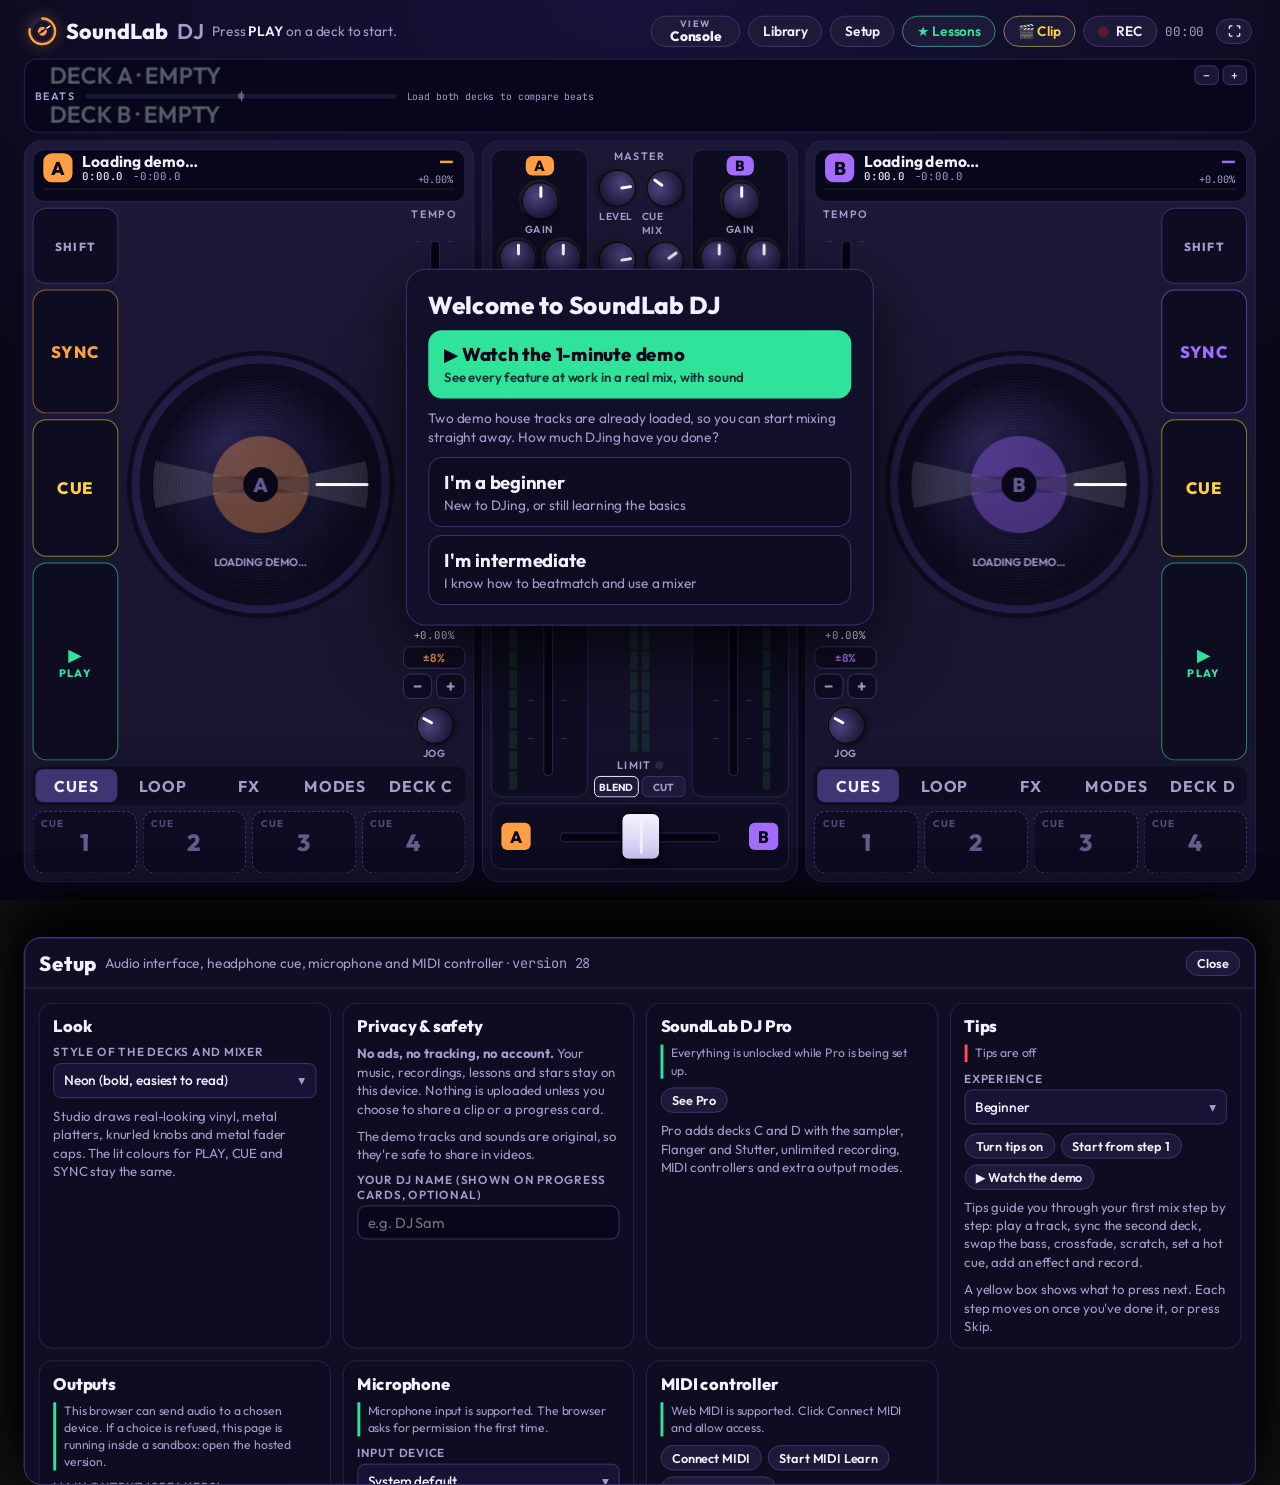
==== commit 98fe47c9: "Studio look (Setup > Look): realistic vinyl and metal platters, brushed-metal panels, knurled knobs," ====
--- a/index.html
+++ b/index.html
@@ -450,6 +450,30 @@
 .clipside p{margin:0;color:var(--muted);font-size:14px;line-height:1.4}
 .clipside .tb{font-size:17px;padding:12px 16px}
 .clipgo{background:var(--go);border-color:var(--go);color:var(--screen);font-weight:800}
+/* STUDIO look: brushed metal, screws, rubber buttons, metal knobs and faders */
+#stage.studio{--sscrew:radial-gradient(circle at 50% 50%,#c4c8cf 0 2.2px,#5b5f67 2.6px,#2a2c31 3.4px,transparent 4.2px)}
+#stage.studio .deck,#stage.studio .mixer,#stage.studio .strips{border-color:#565a63;box-shadow:inset 0 1px 0 rgba(255,255,255,.12),inset 0 -1px 0 rgba(0,0,0,.5),0 6px 18px rgba(0,0,0,.5);
+  background:var(--sscrew) 10px 10px/12px 12px no-repeat,var(--sscrew) calc(100% - 10px) 10px/12px 12px no-repeat,var(--sscrew) 10px calc(100% - 10px)/12px 12px no-repeat,var(--sscrew) calc(100% - 10px) calc(100% - 10px)/12px 12px no-repeat,
+  repeating-linear-gradient(90deg,rgba(255,255,255,.028) 0 1px,rgba(0,0,0,.03) 1px 2px,transparent 2px 4px),linear-gradient(180deg,#3b3e46,#26282e)}
+#stage.studio .strips{background:linear-gradient(180deg,#121417,#0b0c0e)}
+#stage.studio .mx-ch,#stage.studio .mx-xf,#stage.studio .xlock{background:linear-gradient(180deg,#24262b,#1a1c20);border-color:#41444b;box-shadow:inset 0 1px 2px rgba(0,0,0,.6)}
+#stage.studio .tbtn,#stage.studio .pbtn,#stage.studio .pad,#stage.studio .xl-row button,#stage.studio .ptabs{background:linear-gradient(180deg,#34363c,#222429);border-color:#121316;box-shadow:inset 0 1px 0 rgba(255,255,255,.08),0 2px 3px rgba(0,0,0,.45)}
+#stage.studio .tbtn.on,#stage.studio .pbtn.on,#stage.studio .xl-row button.on{box-shadow:inset 0 1px 0 rgba(255,255,255,.25),0 0 14px -2px currentColor}
+#stage.studio .tbtn.play.on{background:var(--go)}#stage.studio .tbtn.cue.on{background:var(--cue)}#stage.studio .tbtn.sync.on{background:var(--dc)}#stage.studio .tbtn.shift.on{background:var(--ink)}
+#stage.studio .pad.set{background:var(--pc);border-color:var(--pc)}
+#stage.studio .pbtn.on{background:var(--dc);border-color:var(--dc)}#stage.studio .pbtn.go.on{background:var(--go);border-color:var(--go)}
+#stage.studio .xl-row button.on{background:var(--ink);border-color:var(--ink);color:var(--screen)}
+#stage.studio .xl-row button[data-sc=battle].on{background:var(--rec);border-color:var(--rec);color:#fff}
+#stage.studio .xl-deck button[data-sd=A].on{background:var(--a);border-color:var(--a)}#stage.studio .xl-deck button[data-sd=B].on{background:var(--b);border-color:var(--b)}
+#stage.studio .xl-row .trbtn.on{background:var(--go);border-color:var(--go);color:var(--screen)}
+#stage.studio .knob{background-color:#14151a}
+#stage.studio .knob-cap{background:radial-gradient(circle at 40% 32%,#f1f3f7 0,#b9bdc6 22%,#7f848e 52%,#4c5058 70%,transparent 71%),repeating-conic-gradient(#5a5e67 0 5deg,#2f3238 5deg 10deg);border:1px solid #0b0c0e;box-shadow:0 3px 6px rgba(0,0,0,.7)}
+#stage.studio .knob-cap i{background:#15161a;box-shadow:0 0 0 1px rgba(255,255,255,.25)}
+#stage.studio .f-track{background:#060607;box-shadow:inset 0 1px 2px #000}
+#stage.studio .f-cap{background:repeating-linear-gradient(0deg,rgba(0,0,0,.28) 0 2px,transparent 2px 5px),linear-gradient(90deg,#d6d9df,#8e929c 50%,#d6d9df);border:1px solid #1a1b1f;box-shadow:0 3px 6px rgba(0,0,0,.6)}
+#stage.studio .fader-h .f-cap{background:repeating-linear-gradient(90deg,rgba(0,0,0,.28) 0 2px,transparent 2px 5px),linear-gradient(180deg,#d6d9df,#8e929c 50%,#d6d9df)}
+#stage.studio .cutpad{background:linear-gradient(180deg,#2c2e34,#1c1e22);border-style:solid;border-color:#0e0f11;box-shadow:inset 0 2px 4px rgba(0,0,0,.6)}
+#stage.studio .cutpad.on{background:var(--sc)}
 .led{width:8px;height:8px;border-radius:50%;background:#2a2540;display:inline-block}
 .led.on{background:var(--rec);box-shadow:0 0 6px var(--rec)}
 
@@ -681,6 +705,11 @@
     <section class="drawer" id="setup" aria-label="Setup">
       <div class="dhead"><h2>Setup</h2><span class="tgt">Audio interface, headphone cue, microphone and MIDI controller · <span class="mono" id="verTxt"></span></span><span class="sp"></span><button class="tb sm" id="setupClose">Close</button></div>
       <div class="setup-body">
+        <div class="card">
+          <h3>Look</h3>
+          <label class="namefld" for="selLook"><span>Style of the decks and mixer</span><select id="selLook"><option value="neon">Neon (bold, easiest to read)</option><option value="studio">Studio (realistic metal and vinyl)</option></select></label>
+          <p>Studio draws real-looking vinyl, metal platters, knurled knobs and metal fader caps. The lit colours for PLAY, CUE and SYNC stay the same.</p>
+        </div>
         <div class="card">
           <h3>Privacy &amp; safety</h3>
           <p><b>No ads, no tracking, no account.</b> Your music, recordings, lessons and stars stay on this device. Nothing is uploaded unless you choose to share a clip or a progress card.</p>
@@ -1179,6 +1208,7 @@
 const hamOn=()=>SCR.hamster&&typeof curView!=='undefined'&&curView==='platters';
 function xfGains(){const t=((hamOn()?-mix.xf:mix.xf)+1)/2;if(mix.curve==='battle'||(typeof TR!=='undefined'&&TR.on&&curView==='platters')){const c=SCR.cutIn;return[t<1-c?1:0,t>c?1:0]}if(mix.curve==='cut')return[clamp((1-t)*14,0,1),clamp(t*14,0,1)];return[Math.cos(t*Math.PI/2),Math.sin(t*Math.PI/2)]}
 var TR={on:false,held:false};
+var LOOK=LS.get('sl-look','neon');
 const trGate=k=>TR.on&&curView==='platters'&&k===(SCR.deck==='A'?0:1)?(TR.held?1:0):1;
 function applyXf(fast){if(!G)return;const[gl,gr]=xfGains(),t=ctx.currentTime,tc=fast?0.0004:mix.curve==='battle'||TR.on?0.0012:0.004;G.ch.forEach((n,k)=>n.xf.gain.setTargetAtTime((k>=2?1:k%2===0?gl:gr)*trGate(k),t,tc));if(typeof LES!=='undefined'&&LES&&LES.on)lesXf(gr*trGate(1)>0.5)}
 function applyMaster(){if(!G)return;const t=ctx.currentTime;G.masterG.gain.setTargetAtTime(mix.master*1.25,t,0.01);
@@ -1495,30 +1525,47 @@
   const R=Math.min(w,h)/2,col=d.color,pos=dispPos(d),on=!!d.buf,TAU=Math.PI*2;let ang=pos/(SEC_PER_REV*d.sens)*TAU;
   /* while your finger is on the record, the record is drawn exactly under your finger; on release it eases back to the audio */
   if(d.hand)ang=d.hand.a+d.hand.off;else if(d.rel){const k=1-(performance.now()-d.rel.t)/160;if(k>0)ang+=d.rel.diff*k*k;else d.rel=null}
-  g.translate(w/2,h/2);const arc=(r,a0=0,a1=TAU)=>{g.beginPath();g.arc(0,0,r,a0,a1)};
-  g.fillStyle='#0d0b1e';arc(R*0.995);g.fill();
+  g.translate(w/2,h/2);const arc=(r,a0=0,a1=TAU)=>{g.beginPath();g.arc(0,0,r,a0,a1)};const ST=LOOK==='studio';
+  if(ST){/* metal platter with strobe dots that turn with the record */
+    let mg=g.createRadialGradient(-R*0.3,-R*0.35,R*0.1,0,0,R);mg.addColorStop(0,'#c9ccd3');mg.addColorStop(0.55,'#7d828c');mg.addColorStop(1,'#3a3d44');g.fillStyle=mg;arc(R*0.995);g.fill();
+    g.save();g.rotate(ang);g.fillStyle='rgba(20,22,26,.75)';for(let i=0;i<90;i++){const a=i/90*TAU;g.beginPath();g.arc(Math.cos(a)*R*0.972,Math.sin(a)*R*0.972,R*0.011,0,TAU);g.fill()}g.restore()}
+  else{g.fillStyle='#0d0b1e';arc(R*0.995);g.fill()}
   /* outer ring: how far through the track you are */
-  const prog=on&&d.dur?clamp(pos/d.dur,0,1):0;g.lineCap='round';g.lineWidth=R*0.06;g.strokeStyle='#221d44';arc(R*0.93);g.stroke();
+  const prog=on&&d.dur?clamp(pos/d.dur,0,1):0;g.lineCap='round';g.lineWidth=R*(ST?0.04:0.06);g.strokeStyle=ST?'rgba(10,10,12,.55)':'#221d44';arc(R*0.93);g.stroke();
   if(prog>0){g.save();g.shadowColor=col;g.shadowBlur=R*(d.playing?0.12:0.05);g.strokeStyle=col;arc(R*0.93,-Math.PI/2,-Math.PI/2+prog*TAU);g.stroke();g.restore()}
   if(on&&d.dur-pos<30&&d.playing&&(Math.floor(performance.now()/400)%2)){g.strokeStyle='#ff4d5e';g.lineWidth=R*0.02;arc(R*0.99);g.stroke()}
   /* beat in the bar */
   if(d.bpm&&on){const bt=(pos-d.first)*d.bpm/60,bi=((Math.floor(bt)%4)+4)%4;g.lineWidth=R*0.028;g.lineCap='butt';
     for(let i=0;i<4;i++){const a0=-Math.PI/2+i*Math.PI/2+0.08,a1=a0+Math.PI/2-0.16;g.strokeStyle=i===bi?(i===0?'#ffffff':col):'#29234f';arc(R*0.855,a0,a1);g.stroke()}}
   /* the record */
-  let gr=g.createRadialGradient(-R*0.25,-R*0.3,R*0.05,0,0,R*0.81);gr.addColorStop(0,'#26214e');gr.addColorStop(1,'#09081a');g.fillStyle=gr;arc(R*0.81);g.fill();
-  g.strokeStyle='#ffffff';g.globalAlpha=0.045;g.lineWidth=1;for(let r=0.42;r<0.8;r+=0.022){arc(R*r);g.stroke()}g.globalAlpha=1;
+  if(ST){/* black vinyl: shadow, fine grooves, a few track gaps, and a still light reflection */
+    g.save();g.shadowColor='rgba(0,0,0,.6)';g.shadowBlur=R*0.05;g.fillStyle='#0b0b0d';arc(R*0.81);g.fill();g.restore();
+    let vg=g.createRadialGradient(0,0,R*0.3,0,0,R*0.81);vg.addColorStop(0,'#1a1a1d');vg.addColorStop(1,'#08080a');g.fillStyle=vg;arc(R*0.81);g.fill();
+    g.lineWidth=Math.max(0.6,R*0.0025);for(let r=0.39,i=0;r<0.8;r+=0.0062,i++){g.strokeStyle=i%2?'rgba(255,255,255,.035)':'rgba(0,0,0,.35)';arc(R*r);g.stroke()}
+    for(const r of[0.5,0.61,0.71]){g.strokeStyle='rgba(255,255,255,.07)';g.lineWidth=R*0.008;arc(R*r);g.stroke()}
+    for(const a0 of[-2.25,0.9]){const sg=g.createLinearGradient(Math.cos(a0)*R*0.4,Math.sin(a0)*R*0.4,Math.cos(a0)*R*0.8,Math.sin(a0)*R*0.8);sg.addColorStop(0,'rgba(255,255,255,0)');sg.addColorStop(0.6,'rgba(255,255,255,.09)');sg.addColorStop(1,'rgba(255,255,255,.02)');
+      g.fillStyle=sg;g.beginPath();g.moveTo(0,0);g.arc(0,0,R*0.8,a0-0.32,a0+0.32);g.closePath();g.fill()}}
+  else{let gr=g.createRadialGradient(-R*0.25,-R*0.3,R*0.05,0,0,R*0.81);gr.addColorStop(0,'#26214e');gr.addColorStop(1,'#09081a');g.fillStyle=gr;arc(R*0.81);g.fill();
+    g.strokeStyle='#ffffff';g.globalAlpha=0.045;g.lineWidth=1;for(let r=0.42;r<0.8;r+=0.022){arc(R*r);g.stroke()}g.globalAlpha=1}
   g.save();g.rotate(ang);
-  g.globalAlpha=0.12;g.fillStyle='#ffffff';for(const a of[0,Math.PI]){g.beginPath();g.moveTo(0,0);g.arc(0,0,R*0.8,a-0.22,a+0.22);g.closePath();g.fill()}
-  g.globalAlpha=on?1:0.35;g.fillStyle=col;arc(R*0.36);g.fill();
-  g.fillStyle='rgba(10,8,24,.82)';g.fillRect(-R*0.36,-R*0.06,R*0.72,R*0.12);g.globalAlpha=1;
-  g.strokeStyle='#ffffff';g.lineWidth=R*0.024;g.lineCap='round';
+  if(ST){/* paper label that turns with the record */
+    g.globalAlpha=on?1:0.5;let lg=g.createRadialGradient(-R*0.08,-R*0.1,R*0.02,0,0,R*0.34);lg.addColorStop(0,col);lg.addColorStop(1,col);g.fillStyle=lg;arc(R*0.34);g.fill();
+    g.strokeStyle='rgba(0,0,0,.28)';g.lineWidth=R*0.006;arc(R*0.31);g.stroke();arc(R*0.2);g.stroke();
+    g.fillStyle='rgba(10,10,14,.85)';g.textAlign='center';g.textBaseline='middle';g.font=`800 ${Math.round(R*0.075)}px Outfit,sans-serif`;g.fillText('SoundLab',0,-R*0.245);
+    g.font=`800 ${Math.round(R*0.13)}px Outfit,sans-serif`;g.fillText(d.letter,0,R*0.25);g.font=`600 ${Math.round(R*0.05)}px Outfit,sans-serif`;g.fillText('33⅓ RPM',0,-R*0.16);g.globalAlpha=1;
+    g.strokeStyle='rgba(235,238,245,.55)';g.lineWidth=R*0.012;g.lineCap='round'}
+  else{g.globalAlpha=0.12;g.fillStyle='#ffffff';for(const a of[0,Math.PI]){g.beginPath();g.moveTo(0,0);g.arc(0,0,R*0.8,a-0.22,a+0.22);g.closePath();g.fill()}
+    g.globalAlpha=on?1:0.35;g.fillStyle=col;arc(R*0.36);g.fill();
+    g.fillStyle='rgba(10,8,24,.82)';g.fillRect(-R*0.36,-R*0.06,R*0.72,R*0.12);g.globalAlpha=1;
+    g.strokeStyle='#ffffff';g.lineWidth=R*0.024;g.lineCap='round'}
   const spd=Math.abs(d.v)>0.02?d.v:0;if(spd){const dir=Math.sign(spd),n=6,span=Math.min(0.9,Math.abs(spd)*0.32);for(let i=n;i>=1;i--){const a=-dir*span*i/n;g.globalAlpha=0.5*(1-i/(n+1));g.beginPath();g.moveTo(Math.cos(a)*R*0.42,Math.sin(a)*R*0.42);g.lineTo(Math.cos(a)*R*0.79,Math.sin(a)*R*0.79);g.stroke()}g.globalAlpha=1}
   g.beginPath();g.moveTo(R*0.42,0);g.lineTo(R*0.79,0);g.stroke();
   if(SCR.battle&&curView==='platters'&&d.k===scrDeckIx()&&on){/* sticker: sits at 12 o'clock when the record is on its cue point */
     g.save();g.rotate(-d.cue/(SEC_PER_REV*d.sens)*TAU-Math.PI/2);g.globalAlpha=1;g.fillStyle='#ffffff';g.shadowColor='rgba(0,0,0,.6)';g.shadowBlur=R*0.03;
     g.beginPath();g.rect(R*0.48,-R*0.045,R*0.3,R*0.09);g.fill();g.restore()}
   g.restore();
-  g.fillStyle='#0a0818';arc(R*0.13);g.fill();g.fillStyle=on?col:'#625d8f';g.font=`800 ${Math.round(R*0.15)}px Outfit,sans-serif`;g.textAlign='center';g.textBaseline='middle';g.fillText(d.letter,0,R*0.01);
+  if(ST){let sp=g.createRadialGradient(-R*0.012,-R*0.015,R*0.002,0,0,R*0.035);sp.addColorStop(0,'#ffffff');sp.addColorStop(0.5,'#a9adb6');sp.addColorStop(1,'#4b4f57');g.fillStyle=sp;arc(R*0.035);g.fill()}
+  else{g.fillStyle='#0a0818';arc(R*0.13);g.fill();g.fillStyle=on?col:'#625d8f';g.font=`800 ${Math.round(R*0.15)}px Outfit,sans-serif`;g.textAlign='center';g.textBaseline='middle';g.fillText(d.letter,0,R*0.01)}
   if(d.touching||d.jogActive||d.tempTouch){g.strokeStyle='#ffffff';g.globalAlpha=0.75;g.lineWidth=R*0.014;arc(d.jogActive?R*0.93:R*0.8);g.stroke();g.globalAlpha=1}
   if(!oc&&on&&typeof TR!=='undefined'&&TR.on&&!TR.held&&curView==='platters'&&d.k===(SCR.deck==='A'?0:1)){g.fillStyle='#ff4d5e';g.font=`800 ${Math.round(R*0.075)}px Outfit,sans-serif`;g.textAlign='center';g.fillText('MUTED · HOLD PAD',0,R*0.6)}
   if(d.rev||d.flux||d.roll){g.fillStyle=d.rev?'#ff4d5e':'#a29dcc';g.font=`700 ${Math.round(R*0.075)}px Outfit,sans-serif`;g.fillText(d.roll?'STUTTER':d.rev?'REVERSE':'SLIP',0,-R*0.58)}
@@ -1762,6 +1809,8 @@
 let maps=LS.get('ph-midi',{});
 let midiAccess=null;
 const learn={on:false,target:null};
+function setLook(v){LOOK=v==='studio'?'studio':'neon';LS.set('sl-look',LOOK);$('stage').classList.toggle('studio',LOOK==='studio');$('selLook').value=LOOK}
+$('selLook').onchange=e=>setLook(e.target.value);setLook(LOOK);
 $('djName').value=LS.get('sl-name','');$('djName').oninput=e=>LS.set('sl-name',e.target.value.trim().slice(0,24));
 $('scrFeel').value=LS.get('sl-feel','tight');$('scrFeel').onchange=e=>{LS.set('sl-feel',e.target.value);if(node)node.port.postMessage({t:'feel',tight:e.target.value==='tight'});toast(e.target.value==='tight'?'Scratch response: tight':'Scratch response: smooth (original)',1800)};
 $('jogTicks').value=midiCfg.ticks;$('jogTicksV').textContent=midiCfg.ticks;
@@ -2142,7 +2191,7 @@
 $('installBtn').onclick=async()=>{if(!installEvt)return;installEvt.prompt();try{await installEvt.userChoice}catch(e){}installEvt=null;$('installBtn').hidden=true};
 addEventListener('appinstalled',()=>{$('installBtn').hidden=true;toast('SoundLab DJ is installed. Open it from your home screen.',4000)});
 /* updates: check for a new version on every launch and whenever the app comes back to the screen; load it straight away when nothing is playing */
-const APP_VER=27;try{$('verTxt').textContent='version '+APP_VER}catch(e){}
+const APP_VER=28;try{$('verTxt').textContent='version '+APP_VER}catch(e){}
 if(document.querySelector('link[rel=manifest]')&&'serviceWorker' in navigator){
   const hadSW=!!navigator.serviceWorker.controller;let reloading=false;
   navigator.serviceWorker.register('sw.js',{updateViaCache:'none'}).then(reg=>{
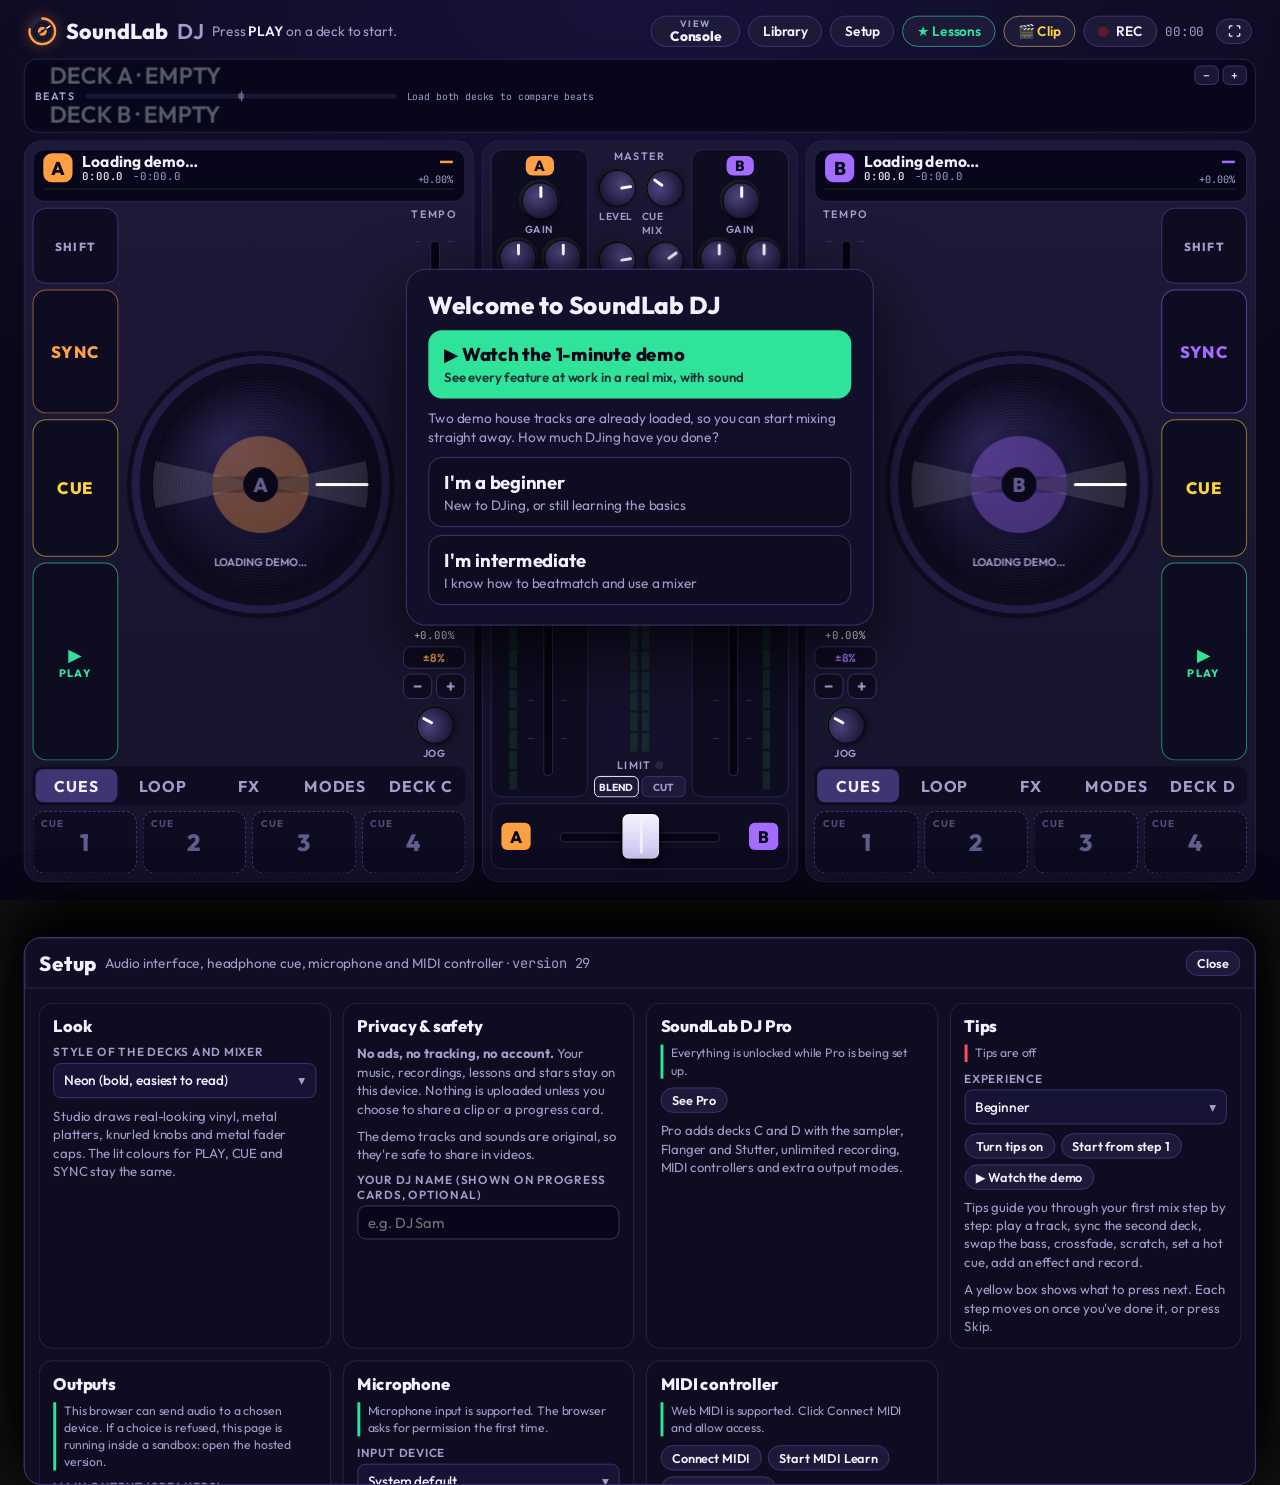
==== commit ca82acba: "More natural Ahh/Yeah vocals on Scratch Tools; demo scratches the vocals and shows keys, Clip, level" ====
--- a/index.html
+++ b/index.html
@@ -566,7 +566,7 @@
 .hud-cap{position:absolute;left:50%;bottom:24px;transform:translateX(-50%);width:max-content;max-width:900px;box-sizing:border-box;background:rgba(10,8,24,.92);border:1px solid var(--edge-hi);border-radius:18px;padding:14px 24px;font-size:25px;font-weight:600;line-height:1.3;text-align:center;box-shadow:0 14px 40px rgba(0,0,0,.65);text-wrap:balance;transition:opacity .25s}
 .hud-cap b{color:var(--cue)}
 .hud-cap.fade{opacity:0}
-.hud-cap.top{bottom:auto;top:66px}
+.hud-cap.captop{bottom:auto;top:66px}
 .tapfx{position:absolute;left:0;top:0;width:64px;height:64px;margin:-32px 0 0 -32px;border-radius:50%;border:4px solid #fff;box-shadow:0 0 20px #fff;z-index:45;pointer-events:none;opacity:0}
 .tapfx.go{animation:tapfx .6s ease-out}
 @keyframes tapfx{0%{opacity:.95;transform:scale(.35)}100%{opacity:0;transform:scale(1.7)}}
@@ -964,11 +964,17 @@
   const bp=()=>{let x1=0,x2=0,y1=0,y2=0;return(x,f,bw)=>{const w=TAU*f/sr,al=Math.sin(w)/(2*f/bw),a0=1+al,y=(al*x-al*x2+2*Math.cos(w)*y1-(1-al)*y2)/a0;x2=x1;x1=x;y2=y1;y1=y;return y}};
   const lerp=(a,b,k)=>a+(b-a)*k;
   /* formant voice: a buzzy glottal tone shaped by three vocal-tract resonances */
-  const voice=(dur,f0,form)=>{const n=Math.round(dur*sr),out=new Float32Array(n),F=[bp(),bp(),bp()];let ph=0;
-    for(let i=0;i<n;i++){const x=i/sr,p=x/dur;ph+=f0(p,x)/sr;ph-=Math.floor(ph);const src=(1-2*ph)*0.6+rnd()*0.06,[f1,f2,f3]=form(p);
-      out[i]=(F[0](src,f1,90)+F[1](src,f2,120)*0.6+F[2](src,f3,180)*0.3)*Math.min(1,x/0.02)*Math.min(1,(dur-x)/0.12)}return pk(out)};
-  const ahh=voice(0.7,(p,x)=>150-15*p+3*Math.sin(TAU*5.5*x),()=>[730,1090,2440]);
-  const yeah=voice(0.5,(p,x)=>165+20*Math.sin(Math.PI*p)-25*p,p=>{const k=Math.min(1,p/0.4);return[lerp(300,730,k),lerp(2200,1150,k),lerp(2900,2500,k)]});
+  /* voice: a soft glottal pulse (harmonics rolling off with frequency), a little breath and pitch wobble, shaped by five
+     vocal-tract resonances (formants) */
+  const voice=(dur,f0,form,att=0.035)=>{const n=Math.round(dur*sr),out=new Float32Array(n),F=[bp(),bp(),bp(),bp(),bp()],BW=[80,90,120,150,200],GA=[1,0.7,0.35,0.22,0.12];let ph=0,jit=0;
+    for(let i=0;i<n;i++){const x=i/sr,p=x/dur;if(i%220===0)jit=rnd()*0.012;const f=f0(p,x)*(1+0.018*Math.sin(TAU*5.3*x)+jit);ph+=f/sr;ph-=Math.floor(ph);
+      let src=0;const H=Math.min(40,Math.floor(4500/f));for(let h=1;h<=H;h++)src+=Math.sin(TAU*h*ph)/Math.pow(h,1.2);src=src*0.35+rnd()*0.05*(0.6+0.4*Math.sin(TAU*ph));
+      const fm=form(p);let y=0;for(let k=0;k<5;k++)y+=F[k](src,fm[k],BW[k])*GA[k];
+      out[i]=y*Math.min(1,x/att)*Math.min(1,(dur-x)/0.15)*(1-0.25*p)}return pk(out)};
+  const AH=[700,1220,2600,3300,4100];
+  const ahh=voice(0.75,(p,x)=>128-14*p,()=>AH);
+  const yeah=voice(0.55,(p,x)=>150+22*Math.sin(Math.PI*Math.min(1,p*1.4))-24*p,p=>{const k=Math.min(1,p/0.45),e=Math.min(1,p/0.2);
+    return[lerp(lerp(290,530,e),700,k),lerp(lerp(2250,1840,e),1220,k),lerp(lerp(2890,2480,e),2600,k),3300,4100]},0.02);
   const horn=(()=>{const dur=0.5,n=Math.round(dur*sr),out=new Float32Array(n),fs=[233.1,293.7,349.2,466.2],ph=fs.map(()=>rnd()*0.5+0.5);let l1=0,l2=0;
     for(let i=0;i<n;i++){const x=i/sr,bend=x<0.03?Math.pow(2,(-1+x/0.03)/12):1;let s=0;fs.forEach((f,j)=>{ph[j]+=f*bend*(1+(j-1.5)*0.002)/sr;ph[j]-=Math.floor(ph[j]);s+=1-2*ph[j]});
       const k=1-Math.exp(-TAU*(600+3800*Math.exp(-x*7))/sr);l1+=k*(s-l1);l2+=k*(l1-l2);out[i]=l2*Math.min(1,x/0.012)*(x<dur-0.08?1:(dur-x)/0.08)*Math.exp(-x*1.2)}return pk(out)})();
@@ -2191,7 +2197,7 @@
 $('installBtn').onclick=async()=>{if(!installEvt)return;installEvt.prompt();try{await installEvt.userChoice}catch(e){}installEvt=null;$('installBtn').hidden=true};
 addEventListener('appinstalled',()=>{$('installBtn').hidden=true;toast('SoundLab DJ is installed. Open it from your home screen.',4000)});
 /* updates: check for a new version on every launch and whenever the app comes back to the screen; load it straight away when nothing is playing */
-const APP_VER=28;try{$('verTxt').textContent='version '+APP_VER}catch(e){}
+const APP_VER=29;try{$('verTxt').textContent='version '+APP_VER}catch(e){}
 if(document.querySelector('link[rel=manifest]')&&'serviceWorker' in navigator){
   const hadSW=!!navigator.serviceWorker.controller;let reloading=false;
   navigator.serviceWorker.register('sw.js',{updateViaCache:'none'}).then(reg=>{
@@ -2217,13 +2223,13 @@
 async function dwait(ms){let left=ms,last=performance.now();while(left>0){if(DEMO.abort)throw ABORT;await new Promise(r=>setTimeout(r,40));const now=performance.now();if(!DEMO.paused)left-=now-last;last=now}}
 function tween(fn,from,to,ms){return new Promise((res,rej)=>{const t0=performance.now();const step=()=>{if(DEMO.abort)return rej(ABORT);const k=Math.min(1,(performance.now()-t0)/ms),e=k<.5?2*k*k:1-Math.pow(-2*k+2,2)/2;fn(from+(to-from)*e);if(k<1)requestAnimationFrame(step);else res()};step()})}
 const D$=sel=>typeof sel==='string'?document.querySelector(sel):sel;
-function focus(sels,zmax=2.0){if(!sels){CAM={z:1,tx:0,ty:0};applyCam();$('hudCap').classList.remove('top');return}
+function focus(sels,zmax=2.0){if(!sels){CAM={z:1,tx:0,ty:0};applyCam();$('hudCap').classList.remove('captop');return}
   const rs=[].concat(sels).map(D$).filter(Boolean).map(elRect);if(!rs.length)return;
   const x0=Math.min(...rs.map(r=>r.left)),y0=Math.min(...rs.map(r=>r.top)),x1=Math.max(...rs.map(r=>r.left+r.width)),y1=Math.max(...rs.map(r=>r.top+r.height));
   const z=clamp(Math.min(1280*0.8/(x1-x0),SH*0.62/(y1-y0),zmax),1,zmax),cx=(x0+x1)/2,cy=(y0+y1)/2+SH*0.06;
   CAM={z,tx:clamp(640-z*cx,1280*(1-z),0),ty:clamp(SH/2-z*cy,SH*(1-z),0)};applyCam();
   /* keep the caption off the controls being shown */
-  const sy=z*(y0+y1)/2+CAM.ty;$('hudCap').classList.toggle('top',sy>SH*0.56)}
+  const sy=z*(y0+y1)/2+CAM.ty;$('hudCap').classList.toggle('captop',sy>SH*0.56)}
 function cap(html){const c=$('hudCap');c.classList.add('fade');setTimeout(()=>{c.innerHTML=html;c.classList.remove('fade')},220)}
 function press(sel){const el=D$(sel);if(!el)return;const r=elRect(el);const t=$('tapfx');t.style.left=r.left+r.width/2+'px';t.style.top=r.top+r.height/2+'px';
   t.classList.remove('go');void t.offsetWidth;t.classList.add('go');el.classList.add('demo-press');setTimeout(()=>el.classList.remove('demo-press'),380)}
@@ -2258,12 +2264,13 @@
   setMaster(0);for(const s of['L','R']){for(const k in ui[s].kn)ui[s].kn[k].set(0);ui[s].cf.set(0.8)}
   ui.R.xg.set(0);xfader.set(-1);mix.curve='blend';applyXf();panelOf.L=panelOf.R='cues';refreshAll()}
 async function runDemo(){
-  const A=decks[0],B=decks[1],Dd=decks[3],T=28;let n=0;
+  const A=decks[0],B=decks[1],Dd=decks[3],T=31;let n=0;
   await scene(n++,T,null,'Welcome to <b>SoundLab DJ</b>. Here\'s a real mix, one feature at a time.',()=>dwait(2600));
   await scene(n++,T,['#dkL .tcol','#jogL'],'<b>PLAY</b> starts Deck A. The platter spins, and its outer ring shows how far through the track you are.',async()=>{press('#dkL [data-a=play]');togglePlay(A);await dwait(3600)});
   await scene(n++,T,'#strips','The waveforms show the beats coming up. The <b>Beats</b> bar compares Deck A and Deck B.',()=>dwait(3400));
   await scene(n++,T,['#dkR .tcol','#dkR .tempo'],'<b>SYNC</b> matches Deck B to Deck A\'s tempo: 126 becomes 124 BPM.',async()=>{press('#dkR [data-a=sync]');toggleSync(B);await dwait(3200)});
   await scene(n++,T,['#dkR .tcol','#strips'],'<b>PLAY</b> on Deck B starts it right on the beat. The Beats bar turns green: locked.',async()=>{press('#dkR [data-a=play]');togglePlay(B);await dwait(4000)});
+  await scene(n++,T,'#strips','Every song shows its musical <b>key</b>, like <b>8A</b>. Neighbouring keys sound good together, and the Beats bar tells you when they <b>match ✓</b>.',()=>dwait(4200));
   await scene(n++,T,'#mxR','Turn Deck B\'s <b>LOW</b> knob down, so two basslines won\'t clash.',async()=>{press('[data-mid="R:kn:lo"]');await tween(v=>ui.R.kn.lo.set(v),0,-1,1500);await dwait(1000)});
   await scene(n++,T,'.mx-xf','Slide the <b>crossfader</b> to bring Deck B into the mix.',async()=>{await tween(v=>xfader.set(v),-1,0,3000);await dwait(700)});
   await scene(n++,T,['#mxL','#mxR'],'Swap the bass: Deck A\'s <b>LOW</b> goes down while Deck B\'s comes back up.',async()=>{press('[data-mid="L:kn:lo"]');await Promise.all([tween(v=>ui.L.kn.lo.set(v),0,-1,2400),tween(v=>ui.R.kn.lo.set(v),-1,0,2400)]);await dwait(700)});
@@ -2294,22 +2301,28 @@
     press('#dkL [data-a=play]');togglePlay(A);await dwait(2600)});
   await scene(n++,T,['#xlock'],'<b>BATTLE FADER</b>: a razor-sharp cut, and the crossfader springs back closed. The white sticker marks the start of the sound.',async()=>{press('#xlock [data-sc=battle]');setBattle(true);await dwait(3200)});
   await scene(n++,T,['#xlock'],'<b>TRANSFORMER</b> on: now Deck B plays only while your finger is on the big pad. Instant, like the transform switches on old battle mixers.',async()=>{press('#xlock [data-tr]');setTransformer(true);await dwait(3000)});
-  await scene(n++,T,null,'<b>Forward scratch</b>: hold the pad as you push the record, let go as you pull back. You only hear the push.',async()=>{
-    await demoStrokes(B,[[1,.3],[1,-.3],[1,.3],[1,-.3],[1,.3],[1,-.3],[1,.3],[1,-.3]],(i,dir)=>demoPad(dir>0))});
-  await scene(n++,T,null,'<b>Chirp</b>: cut the end of every push, so the sound "chirps".',async()=>{
-    await demoStrokes(B,[[.5,.24],[.5,-.24],[.5,.24],[.5,-.24],[.5,.24],[.5,-.24],[.5,.24],[.5,-.24]],(i,dir,u)=>demoPad(dir>0?u<0.55:u>0.3),true)});
-  await scene(n++,T,['#cutPad','#jogR'],'<b>Transformer scratch</b>: drag the record slowly and tap the pad in time with the beat.',async()=>{
+  await scene(n++,T,null,'<b>Forward scratch</b> on the <b>"Ahh"</b> vocal (pad 1): hold the pad as you push the record, let go as you pull back. You only hear the push.',async()=>{
+    await demoCue(0);await demoStrokes(B,[[1,.45],[1,-.45],[1,.45],[1,-.45],[1,.45],[1,-.45],[1,.45],[1,-.45]],(i,dir)=>demoPad(dir>0))});
+  await scene(n++,T,null,'<b>Chirp</b> on the <b>"Yeah"</b> vocal (pad 2): cut the end of every push, so the sound "chirps".',async()=>{
+    await demoCue(1);await demoStrokes(B,[[.5,.24],[.5,-.24],[.5,.24],[.5,-.24],[.5,.24],[.5,-.24],[.5,.24],[.5,-.24]],(i,dir,u)=>demoPad(dir>0?u<0.55:u>0.3),true)});
+  await scene(n++,T,['#cutPad','#jogR'],'<b>Transformer scratch</b> on the <b>"Ahh"</b>: drag the record slowly and tap the pad in time with the beat.',async()=>{await demoCue(0);
     const bl=60/(A.bpm*ratio(A));await demoStrokes(B,[[4,.5],[4,-.5]],(i,dir,u,t)=>{const ph=(t/(bl*500))%1;demoPad(ph<0.45)},true)});
+  await scene(n++,T,null,'<b>🎬 Clip</b> (top right) records a vertical video of your scratch, ready to share on TikTok, Instagram or Messages.',async()=>{await demoCue(0);press('#clipBtn');await clipStart();
+    await demoStrokes(B,[[1,.45],[1,-.45],[.5,.3],[.5,-.3],[.5,.3],[.5,-.3],[1,.45],[1,-.45]],(i,dir)=>demoPad(dir>0));clipStop();
+    for(let t=0;t<40&&$('clipSheet').hidden;t++)await dwait(100);focus(null);await dwait(3600);clipClose();await dwait(300)});
   await scene(n++,T,['#xlock'],'Learning? <b>AUTO FWD</b> works the crossfader for you: it opens only while the record moves forward. <b>AUTO TRANSFORMER</b> chops in time.',async()=>{setTransformer(false);press('#xlock [data-xm=fwd]');SCR.auto='fwd';SCR.cur=null;renderScr();
     await demoStrokes(B,[[1,.3],[1,-.3],[1,.3],[1,-.3],[.5,.2],[.5,-.2],[.5,.2],[.5,-.2]]);SCR.auto='off';renderScr();xfader.set(restPhys())});
   await scene(n++,T,['#xlock','.mx-xf'],'<b>HAMSTER</b> flips the crossfader, the way many battle DJs like it. The A and B labels swap ends.',async()=>{const was=SCR.hamster;press('#xlock [data-sc=hamster]');SCR.hamster=!was;xfader.set(-mix.xf);renderScr();await dwait(2600);
     SCR.hamster=was;xfader.set(-mix.xf);renderScr();await dwait(500);press('#dkL [data-a=play]');togglePlay(A)});
-  await scene(n++,T,['#lesBtn'],'<b>★ Lessons</b>: 14 challenges with stars, from Play &amp; Cue and beatmatching to forward scratches, chirps, transformers and a battle round.',async()=>{
-    press('#lesBtn');setView('console',true);openLessons();await dwait(2400);$('lesGrid').scrollTo({top:9999,behavior:'smooth'});await dwait(2600);closeLessons();await dwait(400)});
+  await scene(n++,T,['#lesBtn'],'<b>★ Lessons</b>: 14 challenges with stars, a <b>DJ level</b> and <b>badges</b>, plus a new <b>weekly challenge</b> every week.',async()=>{
+    press('#lesBtn');setView('console',true);openLessons();await dwait(3200);$('lesGrid').scrollTo({top:9999,behavior:'smooth'});await dwait(2400);closeLessons();await dwait(400)});
+  await scene(n++,T,null,'Prefer a classic look? <b>Studio</b> in Setup gives you real vinyl, metal knobs and faders.',async()=>{setLook('studio');press('#dkL [data-a=play]');if(!A.playing)togglePlay(A);await dwait(4200);setLook(DEMO.look||'neon')});
   await scene(n++,T,['#recBtn','#libBtn'],'<b>REC</b> records your mix. <b>Library</b> is where you add your own music and playlists.',async()=>{press('#recBtn');await dwait(1500);press('#libBtn');await dwait(1600)});
   await scene(T,T,null,'Your turn! Press <b>PLAY</b> and start mixing.',()=>dwait(2600));
 }
 /* demo hands: animate strokes on a deck's record (the platter follows), calling cb(i,dir,u,ms) every frame for fader moves */
+/* jump the scratch deck to one of its vocals (hot cue pads), showing the pad press */
+async function demoCue(i){const B=decks[1];if(B.hot[i]==null)return;press(`#dkR [data-hot="${i}"]`);if(B.playing)await togglePlay(B);seek(B,B.hot[i]);await dwait(500)}
 async function demoStrokes(d,P,cb,grid){const bl=60/(decks[0].bpm*ratio(decks[0]));
   await dwait(Math.max(0,(1-frac((dispPos(decks[0])-decks[0].first)*decks[0].bpm/60))*bl*1000-30));
   const a0=dispPos(d)/(SEC_PER_REV*d.sens)*Math.PI*2;d.touching=true;d.hand={a:a0,off:0};post({t:'touch',d:d.k,on:true});const T0=performance.now();
@@ -2319,13 +2332,13 @@
       if(cb)cb(i,Math.sign(disp),u,performance.now()-T0);if(u<1)requestAnimationFrame(step);else res()};step()})}}
   finally{d.hand=null;d.touching=false;post({t:'touch',d:d.k,on:false});demoPad(false)}}
 function demoPad(open){if(SCR.auto!=='off')return;if(TR.on){trSet(open);return}if(!SCR.battle)return;const was=$('cutPad').classList.contains('on');if(was===open)return;$('cutPad').classList.toggle('on',open);xfader.set(open?0:restPhys())}
-async function startDemo(){if(DEMO.on)return;const hamSaved=SCR.hamster;if(LES.on)quitLesson();if(curView!=='console')setView('console',true);ensureAudio().catch(()=>{});closeLib();closeSetup();$('welcome').hidden=true;
+async function startDemo(){if(DEMO.on)return;const hamSaved=SCR.hamster;DEMO.look=LOOK;if(LES.on)quitLesson();if(curView!=='console')setView('console',true);ensureAudio().catch(()=>{});closeLib();closeSetup();$('welcome').hidden=true;
   DEMO.on=true;DEMO.abort=false;DEMO.paused=false;$('hudPause').textContent='Pause';$('hudProg').style.width='0';$('hudCap').innerHTML='Getting the decks ready…';
   $('hud').hidden=false;layout();placeTip();const st=$('stage');
   try{await ensureAudio();await demoPrepare();st.style.transition='transform .9s cubic-bezier(.45,0,.2,1)';await runDemo()}
   catch(e){if(e!==ABORT)console.error(e)}
   finally{DEMO.on=false;DEMO.paused=false;st.style.transition='transform .6s ease';focus(null);setTimeout(()=>{st.style.transition=''},700);
-    $('hud').hidden=true;SCR.hamster=hamSaved;try{renderScr()}catch(e){}try{closeLessons();$('viewPop').hidden=true;if(curView!=='console')setView('console',true);await demoPrepare();xfader.set(0);decks.forEach(d=>{restorePrep(d);if(d.buf)seek(d,d.cue)})}catch(e){}refreshAll();renderTip();
+    $('hud').hidden=true;SCR.hamster=hamSaved;if(LOOK!==DEMO.look)setLook(DEMO.look);clipStop();clipClose();try{renderScr()}catch(e){}try{closeLessons();$('viewPop').hidden=true;if(curView!=='console')setView('console',true);await demoPrepare();xfader.set(0);decks.forEach(d=>{restorePrep(d);if(d.buf)seek(d,d.cue)})}catch(e){}refreshAll();renderTip();
     if(!LS.get('ns-onboarded',false)){pane('level');$('welcome').hidden=false}}}
 $('hudSkip').onclick=()=>{DEMO.abort=true;DEMO.paused=false};
 $('hudPause').onclick=()=>{DEMO.paused=!DEMO.paused;$('hudPause').textContent=DEMO.paused?'Resume':'Pause';
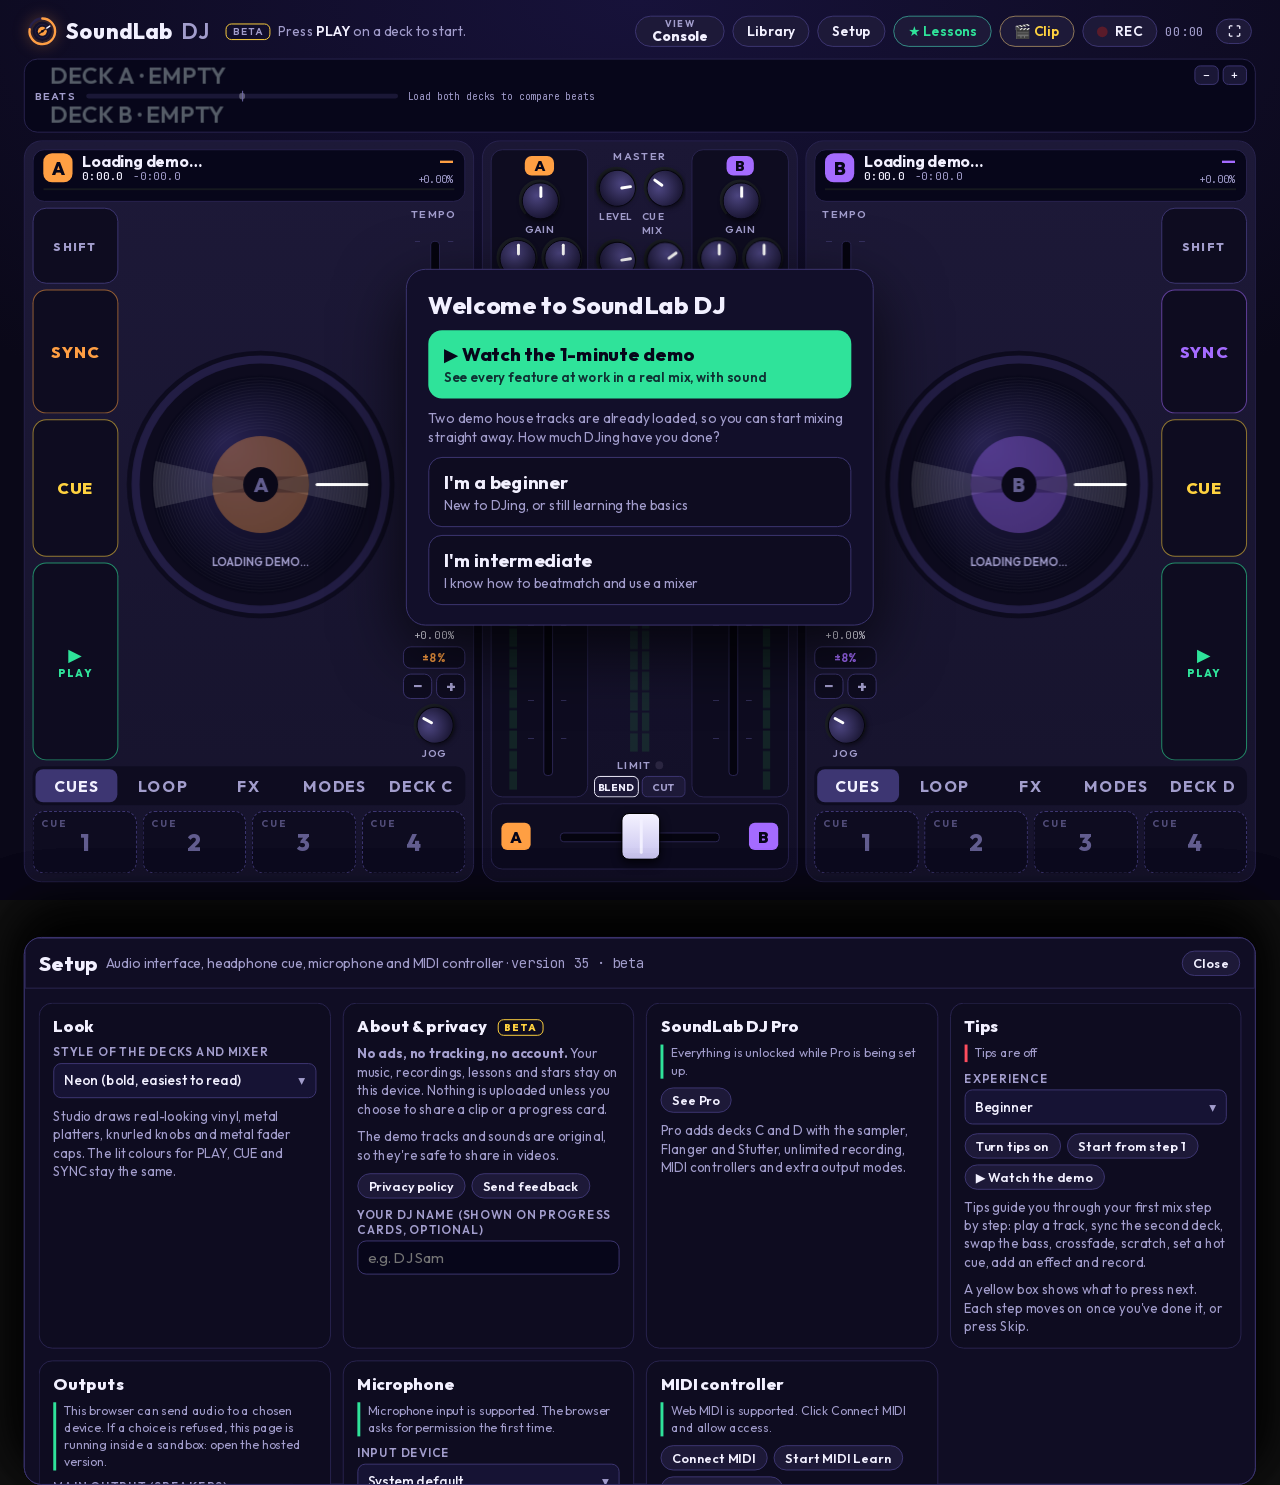
==== commit 435902f1: "SoundLab DJ (final build) © SoundLab Jr. All rights reserved.  Co-Authored-By: Claude Opus 5.5 <nore" ====
--- a/index.html
+++ b/index.html
@@ -1,10 +1,11 @@
 <!doctype html>
 <html lang="en">
 <head>
+<!-- SoundLab DJ © SoundLab Jr. All rights reserved. -->
 <meta charset="utf-8">
 <meta name="viewport" content="width=device-width,initial-scale=1,maximum-scale=1,user-scalable=no,viewport-fit=cover">
 <meta name="theme-color" content="#07080b">
-<meta name="description" content="SoundLab DJ: a four-deck DJ app with scratchable jog wheels, auto beatmatching, FX, headphone cue, MIDI and mix recording.">
+<meta name="description" content="SoundLab DJ: learn to DJ and scratch on your phone or tablet. Four decks, sync, battle mode, FX, sampler and graded lessons. Free in your browser.">
 <meta name="mobile-web-app-capable" content="yes">
 <meta name="apple-mobile-web-app-capable" content="yes">
 <meta name="apple-mobile-web-app-title" content="SoundLab DJ">
@@ -23,611 +24,17 @@
 <link rel="manifest" href="manifest.webmanifest">
 <link rel="icon" type="image/png" href="icons/jog-favicon.png">
 <link rel="apple-touch-icon" href="icons/jog-apple-touch-icon.png">
-<style>:root{padding-top:env(safe-area-inset-top,0px);padding-bottom:env(safe-area-inset-bottom,0px)}body{margin:0;font:14px system-ui,sans-serif}img{max-width:100%}[hidden]{display:none!important}</style>
+<style>:root{padding-top:env(safe-area-inset-top,0);padding-bottom:env(safe-area-inset-bottom,0)}body{margin:0;font:14px system-ui,sans-serif}img{max-width:100%}[hidden]{display:none!important}</style>
 <title>SoundLab DJ</title>
 <meta name="claude:viewport-fit-sides" content="cover">
-<link rel="preconnect" href="https://fonts.googleapis.com">
-<link rel="stylesheet" href="https://fonts.googleapis.com/css2?family=Outfit:wght@400;500;600;700;800&family=JetBrains+Mono:wght@400;500;700&display=swap">
-<style>
-/* Layout: phone-first landscape console. A beat-match band spans the top; each deck puts SHIFT/SYNC/CUE/PLAY
-   on the outer edge for the thumbs, the platter beside them, tempo inside, and a tabbed panel (cues, loop, fx, modes)
-   below. A slim mixer sits between the decks. Deep indigo, tangerine deck A, violet deck B, mint play. Dark only. */
-:root{
-  color-scheme: dark;
-  --bg:#0a0818; --panel:#16132c; --panel-2:#1d1938; --well:#0e0c20; --edge:#2a2550; --edge-hi:#3d3672;
-  --ink:#f2f0ff; --muted:#a29dcc; --dim:#625d8f;
-  --a:#ff9f43; --b:#a46bff; --c:#35d0ff; --d:#ff6f9f;
-  --go:#2fe39a; --cue:#ffd23f; --rec:#ff4d5e; --pfl:#ffd23f;
-  --screen:#07061a;
-  --f-ui:"Outfit","Avenir Next","Segoe UI",system-ui,sans-serif;
-  --f-mono:"JetBrains Mono",ui-monospace,Menlo,monospace;
-  --r:14px;
-}
-html,body{height:100%}
-html{overscroll-behavior:none}
-body{position:fixed;inset:0;width:100%;touch-action:none;overscroll-behavior:none}
-.lib-main,.lib-side,.setup-body,.welcome{touch-action:pan-y;overscroll-behavior:contain;-webkit-overflow-scrolling:touch}
-[hidden]{display:none!important}
-body{background:radial-gradient(120% 90% at 50% 0%,#17123a 0%,var(--bg) 60%);color:var(--ink);font-family:var(--f-ui);overflow:hidden;box-sizing:border-box;
-  padding-left:max(16px,env(safe-area-inset-left,0px));padding-right:max(16px,env(safe-area-inset-right,0px));padding-top:max(4px,env(safe-area-inset-top,0px));padding-bottom:max(10px,env(safe-area-inset-bottom,0px));
-  -webkit-user-select:none;user-select:none;-webkit-tap-highlight-color:transparent}
-#fit{position:relative;width:100%;height:100%}
-#stage{position:absolute;left:0;top:0;width:1280px;height:800px;transform-origin:0 0;touch-action:none;box-sizing:border-box;padding:8px;
-  display:grid;grid-template-rows:40px 76px minmax(0,1fr);gap:8px}
-#stage.short{grid-template-rows:78px minmax(0,1fr);gap:6px;padding:6px}
-.short .top{position:absolute;right:10px;top:8px;height:74px;z-index:3;display:grid;grid-auto-flow:column;grid-template-rows:1fr 1fr;gap:5px;padding:0}
-.short .top .brand,.short .top .status,.short .top .rectime{display:none}
-.short .top .tb{padding:0 16px;font-size:15px;display:flex;align-items:center;justify-content:center;height:100%;min-width:96px;box-sizing:border-box}
-.short .strips{padding-right:228px}
-.short .strips .zoom{display:none}
-.short .dhead{display:none}
-.short .deck{grid-template-rows:minmax(0,1fr) 40px 66px}
-#rotate{position:absolute;left:0;right:0;text-align:center;color:var(--muted);font-size:15px;letter-spacing:.04em}
-button{font-family:var(--f-ui);color:var(--ink);cursor:pointer;-webkit-appearance:none;appearance:none}
-button:focus-visible,[tabindex]:focus-visible,input:focus-visible,select:focus-visible{outline:2px solid #fff;outline-offset:2px}
-.lbl{font-size:11px;letter-spacing:.14em;text-transform:uppercase;color:var(--muted);font-weight:600}
-.mono{font-family:var(--f-mono);font-variant-numeric:tabular-nums}
-
-/* top bar */
-.top{display:flex;align-items:center;gap:8px;padding:0 4px;min-width:0}
-.brand{font-weight:800;font-size:22px;letter-spacing:.02em;display:flex;align-items:center;gap:9px;white-space:nowrap}
-.brand .mark{width:30px;height:30px;flex:none;filter:drop-shadow(0 0 8px rgba(255,159,67,.35))}
-.brand span{color:var(--muted);font-weight:600}
-.status{color:var(--muted);font-size:14px;flex:1;min-width:0;white-space:nowrap;overflow:hidden;text-overflow:ellipsis}
-.status b{color:var(--ink);font-weight:600}
-.tb{background:var(--panel-2);border:1px solid var(--edge-hi);border-radius:999px;padding:6px 14px;font-size:14px;font-weight:600;color:var(--ink);white-space:nowrap}
-.tb:hover{border-color:#5a52a0}
-.tb.on{border-color:var(--dc,var(--a));color:var(--dc,var(--a));box-shadow:0 0 12px -3px var(--dc,var(--a))}
-.tb.sm{padding:4px 11px;font-size:13px}
-.recbtn{display:flex;align-items:center;gap:8px}
-.recbtn .dot{width:11px;height:11px;border-radius:50%;background:#5a1b2a}
-.recbtn.live{border-color:var(--rec);color:var(--rec)}
-.recbtn.live .dot{background:var(--rec);box-shadow:0 0 10px var(--rec);animation:blink 1s steps(2) infinite}
-@keyframes blink{50%{opacity:.35}}
-@media (prefers-reduced-motion:reduce){.recbtn.live .dot{animation:none}}
-.rectime{font-family:var(--f-mono);font-size:13px;color:var(--muted);min-width:44px}
-#learnBtn.on{--dc:var(--pfl)}
-
-/* beat-match band */
-.strips{position:relative;display:grid;grid-template-rows:minmax(0,1fr) 10px minmax(0,1fr);gap:2px;background:var(--screen);border:1px solid var(--edge);border-radius:var(--r);padding:4px 6px;overflow:hidden;min-height:0}
-.strips canvas{width:100%;height:100%;display:block;min-width:0;min-height:0}
-.phase{position:relative;display:flex;align-items:center;gap:10px;padding:0 4px;min-height:0}
-.phase .bar{position:relative;flex:0 0 320px;height:5px;background:#1a1736;border-radius:3px}
-.phase .bar::after{content:"";position:absolute;left:50%;top:-3px;bottom:-3px;width:1px;background:#6f69a8}
-.phase .needle{position:absolute;top:-1px;bottom:-1px;width:6px;margin-left:-3px;border-radius:3px;background:var(--ink)}
-.phase .txt{font-family:var(--f-mono);font-size:10px;color:var(--muted);white-space:nowrap}
-.phase .txt.lock{color:var(--go)}
-.zoom{position:absolute;right:8px;top:6px;display:flex;gap:4px;z-index:2}
-.zoom button{background:#1a1736;border:1px solid var(--edge-hi);border-radius:6px;font-size:13px;padding:0 8px;line-height:18px}
-
-/* main row */
-.mainrow{display:grid;grid-template-columns:462px 324px 462px;grid-template-rows:minmax(0,1fr);gap:8px;min-height:0}
-.deck{--dc:var(--a);position:relative;background:linear-gradient(180deg,var(--panel-2),var(--panel));border:1px solid var(--edge);border-radius:18px;padding:8px;box-sizing:border-box;min-height:0;
-  display:grid;grid-template-columns:minmax(0,1fr);grid-template-rows:54px minmax(0,1fr) 40px 64px;gap:6px}
-.short .deck{gap:5px;padding:6px}
-
-/* deck header */
-.dhead{position:relative;display:grid;grid-template-columns:auto minmax(0,1fr) auto;grid-template-rows:minmax(0,1fr) 12px;column-gap:10px;row-gap:3px;
-  background:var(--screen);border:1px solid var(--edge);border-radius:12px;padding:5px 10px 6px}
-.dl{grid-row:1;width:30px;height:30px;border-radius:9px;background:var(--dc);color:var(--screen);font-weight:800;font-size:19px;display:grid;place-items:center;align-self:center}
-.ti{min-width:0;align-self:center}
-.title{font-size:16px;font-weight:700;white-space:nowrap;overflow:hidden;text-overflow:ellipsis;line-height:1.15}
-.sub{display:flex;gap:10px;font-family:var(--f-mono);font-size:11px;color:var(--muted);white-space:nowrap;overflow:hidden}
-.sub b{color:var(--ink);font-weight:500}
-.bpmbox{background:transparent;border:0;padding:0 2px;text-align:right;line-height:1;align-self:center;display:flex;flex-direction:column;align-items:flex-end;gap:2px}
-.bpmbox b{font-family:var(--f-mono);font-size:22px;font-weight:700;color:var(--dc)}
-.bpmbox span{font-family:var(--f-mono);font-size:10.5px;color:var(--muted)}
-.bpmbox em{font-style:normal;font-size:9.5px;font-weight:700;letter-spacing:.12em;color:var(--screen);background:var(--go);border-radius:4px;padding:1px 5px;display:none}
-.bpmbox em.on{display:block}
-.ov{grid-column:1/-1;width:100%;height:12px;display:block;min-width:0;cursor:pointer;touch-action:none}
-.gridpop{position:absolute;right:8px;top:calc(100% + 6px);z-index:8;background:#1f1a40;border:1px solid var(--edge-hi);border-radius:12px;padding:8px;display:grid;grid-template-columns:1fr 1fr;gap:6px;box-shadow:0 14px 30px rgba(0,0,0,.6);width:220px}
-.gridpop span{grid-column:1/-1;font-size:12px;color:var(--muted)}
-.gridpop button{background:var(--well);border:1px solid var(--edge-hi);border-radius:9px;padding:8px 0;font-size:14px;font-weight:600}
-
-/* deck body: thumb column, platter, tempo */
-.dbody{display:flex;gap:8px;min-height:0}
-.side-R .dbody{flex-direction:row-reverse}
-.tcol{width:88px;display:flex;flex-direction:column;gap:6px;min-height:0}
-.tbtn{border-radius:14px;border:1.5px solid var(--edge-hi);background:var(--well);font-weight:800;font-size:17px;letter-spacing:.06em;touch-action:none;min-height:0;padding:0}
-.tbtn.shift{flex:.55;font-size:12px;color:var(--muted);letter-spacing:.12em}
-.tbtn.shift.on{background:var(--ink);color:var(--screen)}
-.tbtn.sync{flex:.9;color:var(--dc);border-color:color-mix(in srgb,var(--dc) 55%,transparent)}
-.tbtn.sync.on{background:var(--dc);color:var(--screen);box-shadow:0 0 18px -4px var(--dc)}
-.tbtn.cue{flex:1;color:var(--cue);border-color:color-mix(in srgb,var(--cue) 55%,transparent)}
-.tbtn.cue.on{background:var(--cue);color:var(--screen)}
-.tbtn.play{flex:1.45;color:var(--go);border-color:color-mix(in srgb,var(--go) 60%,transparent);font-size:18px}
-.tbtn.play.on{background:var(--go);color:var(--screen);box-shadow:0 0 22px -4px var(--go)}
-.tbtn.play small{display:block;font-size:11px;letter-spacing:.14em}
-.jogbox{flex:1;display:flex;align-items:center;justify-content:center;min-width:0;min-height:0}
-.jog{width:260px;height:260px;touch-action:none;cursor:grab;display:block;border-radius:50%}
-.tempo{width:64px;display:flex;flex-direction:column;align-items:center;gap:5px;min-height:0}
-.tfw{flex:1 1 0;min-height:44px}
-.tempo .tv{background:transparent;border:0;font-family:var(--f-mono);font-size:11px;color:var(--ink);padding:0}
-.tempo .rngb{width:100%;background:var(--well);border:1px solid var(--edge-hi);border-radius:8px;font-size:12px;padding:3px 0;color:var(--dc);font-weight:600}
-.bendrow{display:flex;gap:4px;width:100%}
-.bendrow button{flex:1;background:var(--well);border:1px solid var(--edge-hi);border-radius:8px;font-size:17px;font-weight:700;padding:0;line-height:24px;color:var(--muted)}
-
-/* tabbed performance panel */
-.ptabs{display:grid;grid-template-columns:repeat(5,1fr);gap:4px;background:var(--well);border-radius:10px;padding:3px}
-.ptabs button{background:transparent;border:0;border-radius:8px;font-size:16px;font-weight:700;letter-spacing:.08em;text-transform:uppercase;color:var(--muted)}
-.ptabs button.on{background:var(--edge-hi);color:var(--ink)}
-.ptabs button .dot{display:inline-block;width:6px;height:6px;border-radius:50%;background:var(--go);margin-left:5px;vertical-align:middle}
-.panel{min-height:0;display:grid}
-.pane{display:flex;gap:6px;min-height:0}
-.pbtn{flex:1;border-radius:12px;border:1px solid var(--edge-hi);background:var(--well);font-size:16px;font-weight:700;color:var(--ink);min-width:0;padding:0 4px;touch-action:none}
-.pbtn.on{background:var(--dc);border-color:var(--dc);color:var(--screen);box-shadow:0 0 14px -4px var(--dc)}
-.pbtn.go.on{background:var(--go);border-color:var(--go)}
-.pbtn small{display:block;font-size:10px;font-weight:600;letter-spacing:.1em;opacity:.75}
-.lsize{flex:0 0 54px;display:grid;place-items:center;font-family:var(--f-mono);font-size:18px;font-weight:700;background:var(--screen);border-radius:12px;border:1px solid var(--edge)}
-.lsize small{font-size:9px;color:var(--muted);font-family:var(--f-ui);letter-spacing:.12em;margin-top:-8px}
-.pad{position:relative;flex:1;border-radius:12px;border:1.5px dashed var(--edge-hi);background:var(--well);font-size:24px;font-weight:800;color:var(--dim);touch-action:none}
-.pad.set{border-style:solid;background:var(--pc);border-color:var(--pc);color:var(--screen);box-shadow:0 0 14px -4px var(--pc)}
-.pad small{position:absolute;left:8px;top:5px;font-size:10px;font-weight:700;letter-spacing:.12em;opacity:.8}
-.fxt{flex:0 0 96px;border-radius:12px;border:1px solid var(--edge-hi);background:var(--screen);display:flex;flex-direction:column;align-items:flex-start;justify-content:center;padding:0 10px;text-align:left}
-.fxt span{font-size:10px;letter-spacing:.14em;color:var(--muted);font-weight:700}
-.fxt b{font-size:16px;color:var(--dc);letter-spacing:.04em}
-.fxk{display:flex;gap:10px;align-items:center;padding:0 2px}
-.fxv{flex:1;align-self:center;font-family:var(--f-mono);font-size:11px;color:var(--muted);text-align:center;min-width:0;overflow:hidden;text-overflow:ellipsis;white-space:nowrap}
-.fxon{flex:0 0 74px}
-.xdeck{align-items:stretch}
-.xplay{flex:0 0 52px;border-radius:12px;border:1.5px solid color-mix(in srgb,var(--go) 60%,transparent);background:var(--well);color:var(--go);font-size:20px;font-weight:800;touch-action:none}
-.xplay.on{background:var(--go);color:var(--screen)}
-.xinfo{flex:1;min-width:0;border-radius:12px;border:1px solid var(--edge-hi);background:var(--screen);display:flex;flex-direction:column;justify-content:center;gap:4px;padding:0 10px;text-align:left}
-.xinfo b{font-size:14px;white-space:nowrap;overflow:hidden;text-overflow:ellipsis;color:var(--xc)}
-.xbar{display:block;height:4px;background:#221d44;border-radius:2px;overflow:hidden}.xbar i{display:block;height:100%;width:0;background:var(--xc)}
-.xinfo small{font-family:var(--f-mono);font-size:10.5px;color:var(--muted);white-space:nowrap}
-.xsync{flex:0 0 50px;border-radius:12px;border:1.5px solid color-mix(in srgb,var(--xc) 55%,transparent);background:var(--well);font-weight:800;font-size:12px;color:var(--xc)}
-.xsync.on{background:var(--xc);color:var(--screen)}
-.xfxt{flex:0 0 72px}.xfxt b{color:var(--xc);font-size:14px}
-.xdeck .knob-wrap{justify-content:center}
-.xrow{flex:1;display:flex;gap:6px;min-width:0}
-.xmode{flex:0 0 66px;display:flex;flex-direction:column;gap:4px}
-.xmode button{flex:1;border-radius:9px;border:1px solid var(--edge-hi);background:var(--well);font-size:10.5px;font-weight:800;letter-spacing:.08em;color:var(--muted);padding:0}
-.xmode button.on{background:var(--xc);border-color:var(--xc);color:var(--screen)}
-.xio{flex:0 0 62px;display:flex;flex-direction:column;gap:4px}
-.xio button{flex:1;border-radius:9px;border:1.5px solid var(--edge-hi);background:var(--well);font-size:13px;font-weight:800;color:var(--ink);padding:0;line-height:1;touch-action:none}
-.xio button small{display:block;font-size:8.5px;font-weight:600;color:var(--muted);letter-spacing:.06em;margin-top:1px}
-.xio button.on{background:var(--cue);border-color:var(--cue);color:var(--screen)}.xio button.on small{color:var(--screen)}
-.spad{flex:1;min-width:0;border-radius:12px;border:1.5px dashed var(--edge-hi);background:var(--well);color:var(--dim);font-weight:800;font-size:17px;padding:2px 4px;touch-action:none;display:flex;flex-direction:column;align-items:center;justify-content:center;gap:1px;overflow:hidden}
-.spad small{font-size:9.5px;font-weight:600;letter-spacing:.04em;white-space:nowrap;overflow:hidden;text-overflow:ellipsis;max-width:100%}
-.spad.set{border-style:solid;border-color:var(--xc);color:var(--xc);background:color-mix(in srgb,var(--xc) 14%,var(--well))}
-.spad.hit{background:var(--xc);color:var(--screen)}
-.dropping{outline:2px dashed var(--dc);outline-offset:-4px}
-
-/* faders and knobs */
-.fader{position:relative;touch-action:none;cursor:pointer}
-.fader-v{width:46px}
-.fader-h{height:52px}
-.f-track{position:absolute;background:#05040f;border:1px solid #2c2754;border-radius:4px}
-.fader-v .f-track{left:50%;width:8px;margin-left:-4px;top:15px;bottom:15px}
-.fader-h .f-track{top:50%;height:8px;margin-top:-4px;left:20px;right:20px}
-.f-ticks{position:absolute;pointer-events:none;opacity:.55;left:3px;right:3px;top:15px;bottom:15px;background:repeating-linear-gradient(180deg,#4b4580 0 1px,transparent 1px 10%);
-  -webkit-mask:linear-gradient(90deg,#000 0 6px,transparent 6px calc(100% - 6px),#000 calc(100% - 6px));mask:linear-gradient(90deg,#000 0 6px,transparent 6px calc(100% - 6px),#000 calc(100% - 6px))}
-.f-cap{position:absolute;border-radius:8px;background:linear-gradient(180deg,#f4f2ff,#c9c4ef);border:1px solid #000;box-shadow:0 4px 10px rgba(0,0,0,.6)}
-.fader-v .f-cap{left:0;right:0;height:30px;margin-top:-15px}
-.fader-h .f-cap{top:2px;bottom:2px;width:38px;margin-left:-19px}
-.f-cap::after{content:"";position:absolute;background:var(--dc,#7b72c9);border-radius:2px}
-.fader-v .f-cap::after{left:5px;right:5px;top:50%;height:3px;margin-top:-1.5px}
-.fader-h .f-cap::after{top:5px;bottom:5px;left:50%;width:3px;margin-left:-1.5px}
-.knob-wrap{display:flex;flex-direction:column;align-items:center;gap:2px}
-.knob{width:42px;height:42px;border-radius:50%;position:relative;touch-action:none;cursor:ns-resize;padding:3px;box-sizing:border-box;background:#1f1a40}
-.knob.sm{width:42px;height:42px}
-.knob-cap{width:100%;height:100%;border-radius:50%;background:radial-gradient(circle at 40% 35%,#4c4580,#1d1938 72%);border:1px solid #06050f;position:relative;box-shadow:0 2px 5px rgba(0,0,0,.6)}
-.knob-cap i{position:absolute;left:50%;top:3px;width:3px;height:12px;margin-left:-1.5px;border-radius:2px;background:#fff}
-.knob-wrap .lbl{font-size:10.5px;letter-spacing:.06em}
-
-/* mixer */
-.mixer{background:linear-gradient(180deg,#1b1735,#120f27);border:1px solid var(--edge);border-radius:18px;padding:8px;box-sizing:border-box;min-height:0;display:grid;grid-template-columns:1fr 94px 1fr;grid-template-rows:minmax(0,1fr) 72px;gap:6px}
-.short .mixer{padding:6px 6px 10px;gap:5px;grid-template-rows:minmax(0,1fr) 70px}
-.mx-ch{--dc:var(--a);display:flex;flex-direction:column;align-items:center;gap:4px;background:var(--well);border:1px solid var(--edge);border-radius:12px;padding:6px 4px;min-height:0;overflow:hidden}
-.mx-head{font-size:15px;font-weight:800;color:var(--screen);background:var(--dc);border-radius:7px;padding:0 9px;line-height:20px}
-.knobs{display:grid;grid-template-columns:1fr 1fr;gap:1px 4px;justify-items:center}
-.knobs>.knob-wrap:first-child{grid-column:1/-1}   /* Gain on top, the 4 EQ bands below (filtering lives in the HPF/LPF effects) */
-.pfl{background:var(--panel-2);border:1px solid var(--edge-hi);border-radius:8px;font-size:12px;font-weight:800;letter-spacing:.12em;padding:4px 14px;color:var(--muted)}
-.pfl.on{background:var(--pfl);border-color:var(--pfl);color:var(--screen);box-shadow:0 0 12px -3px var(--pfl)}
-.mx-fd{display:flex;gap:8px;align-items:stretch;flex:1 1 0;min-height:0;overflow:hidden}
-.mx-fd .chf{height:100%}
-.vu{width:8px;height:100%;display:block;min-height:0}
-.mx-master{display:flex;flex-direction:column;align-items:center;gap:4px;min-height:0;overflow:hidden}
-.mknobs{display:grid;grid-template-columns:1fr 1fr;gap:2px 4px;justify-items:center}
-.mx-master .vus{display:flex;gap:4px;flex:1 1 0;min-height:0;padding:2px 0;overflow:hidden}
-.micb{background:var(--panel-2);border:1px solid var(--edge-hi);border-radius:8px;font-size:12px;font-weight:800;letter-spacing:.12em;padding:4px 12px;color:var(--muted)}
-.micb.on{background:var(--rec);border-color:var(--rec);color:#fff}
-.curve{display:flex;gap:3px;width:100%}
-.curve button{flex:1;background:var(--panel-2);border:1px solid var(--edge-hi);border-radius:6px;font-size:10.5px;padding:3px 0;color:var(--muted);font-weight:700}
-.curve button.on{color:var(--ink);border-color:var(--ink)}
-.mx-xf{grid-column:1/-1;display:flex;align-items:center;gap:10px;padding:0 10px;margin-bottom:4px;background:var(--well);border:1px solid var(--edge);border-radius:12px;touch-action:none}
-.mx-xf .xl{font-size:17px;font-weight:800;width:30px;height:28px;border-radius:6px;display:grid;place-items:center;color:var(--screen)}
-.mx-xf .fader{flex:1}
-/* view switcher */
-.vbtn{display:flex;flex-direction:column;align-items:center;justify-content:center;line-height:1.05;padding:3px 14px;min-width:92px}
-.vbtn small{font-size:9.5px;letter-spacing:.16em;color:var(--muted);font-weight:700}
-.vbtn span{font-weight:800}
-.short .top .vbtn{grid-row:span 2;flex-direction:column;font-size:17px}
-.short .top .vbtn small{font-size:11px}
-
-.viewpop{position:absolute;right:10px;top:54px;z-index:40;width:350px;background:#1f1a40;border:1px solid var(--edge-hi);border-radius:16px;box-shadow:0 18px 50px rgba(0,0,0,.7);padding:8px;display:flex;flex-direction:column;gap:6px}
-.short .viewpop{top:88px}
-.viewpop[hidden]{display:none}
-.viewpop button{display:flex;flex-direction:column;align-items:flex-start;gap:2px;text-align:left;background:var(--well);border:1.5px solid var(--edge-hi);border-radius:12px;padding:9px 14px}
-.short .viewpop{gap:4px;padding:6px}.short .viewpop button{padding:6px 14px}.short .viewpop button b{font-size:17px}
-.viewpop button b{font-size:19px}
-.viewpop button span{font-size:13px;color:var(--muted)}
-.viewpop button.on{border-color:var(--go)}
-.viewpop button.on b::after{content:' ✓';color:var(--go)}
-
-/* MIXER view: only the mixer, everything larger */
-/* layout: FX A | channel A | channel B | FX B, with a short crossfader under the channels.
-   Only what matters while mixing: channel faders, crossfader, gain, EQ and FX. */
-#stage.v-mixer .mainrow{grid-template-columns:200px minmax(0,1fr) 200px;gap:8px}
-#stage.v-mixer.short .mainrow{grid-template-columns:184px minmax(0,1fr) 184px;gap:6px}
-#stage.v-mixer #dkL{grid-column:1;grid-row:1}
-#stage.v-mixer .mixer{grid-column:2;grid-row:1;grid-template-columns:minmax(0,1fr) minmax(0,1fr);grid-template-rows:minmax(0,1fr) 92px;gap:10px;padding:10px}
-#stage.v-mixer.short .mixer{grid-template-rows:minmax(0,1fr) 72px;gap:8px;padding:8px}
-#stage.v-mixer #dkR{grid-column:3;grid-row:1}
-#stage.v-mixer .mx-master{display:none}
-/* channels: knobs on the outside, fader on the inside */
-#stage.v-mixer .mx-ch{display:grid;grid-template-columns:minmax(0,1fr) auto;grid-template-rows:auto minmax(0,1fr) auto;align-items:center;justify-items:center;gap:6px 14px;padding:8px 12px}
-#stage.v-mixer #mxR{grid-template-columns:auto minmax(0,1fr)}
-#stage.v-mixer .mx-head{grid-column:1/-1;font-size:20px;line-height:28px;padding:0 16px;border-radius:9px}
-#stage.v-mixer .knobs{grid-row:2/4;grid-column:1;grid-template-columns:repeat(2,1fr);gap:10px 22px;align-self:center}
-#stage.v-mixer #mxR .knobs{grid-column:2}
-#stage.v-mixer .mx-fd{grid-row:2;grid-column:2;height:100%;gap:10px}
-#stage.v-mixer #mxR .pfl,#stage.v-mixer #mxR .mx-fd{grid-column:1}
-#stage.v-mixer .mx-ch .pfl{grid-row:3;grid-column:2;font-size:13px;padding:6px 16px}
-#stage.v-mixer .knob{width:120px;height:120px;padding:6px}
-#stage.v-mixer.short .knob{width:84px;height:84px;padding:4px}
-#stage.v-mixer.short .knobs{gap:2px 22px}
-#stage.v-mixer.short .knob-wrap{gap:0}
-#stage.v-mixer.short .mx-head{font-size:17px;line-height:22px}
-#stage.v-mixer .knob-cap i{top:7%;height:26%;width:5px;margin-left:-2.5px}
-#stage.v-mixer .knob-wrap{gap:3px}
-#stage.v-mixer .knob-wrap .lbl{font-size:13px}
-#stage.v-mixer .vu{width:12px}
-#stage.v-mixer .fader-v{width:78px}
-#stage.v-mixer .fader-v .f-track{width:10px;margin-left:-5px}
-#stage.v-mixer .fader-v .f-cap{height:40px;margin-top:-20px;border-radius:9px}
-/* a short crossfader, centred under the channels */
-#stage.v-mixer .mx-xf{justify-self:center;width:min(440px,70%);box-sizing:border-box;margin:0;gap:10px;padding:0 12px}
-#stage.v-mixer .mx-xf .xl{font-size:20px;width:38px;height:36px;border-radius:8px}
-/* FX units on the outer sides, stacked vertically */
-#stage.v-mixer .deck{grid-template-rows:minmax(0,1fr);padding:8px}
-#stage.v-mixer .deck>:not(.panel){display:none}
-#stage.v-mixer .deck .panel{display:flex}
-#stage.v-mixer .deck .pane{display:none!important}
-#stage.v-mixer .deck .pane[data-pane=fx]{display:flex!important;flex-direction:column;align-items:stretch;gap:8px;flex:1}
-#stage.v-mixer .deck .fxt{flex:0 0 64px;padding:0 12px}
-#stage.v-mixer .deck .fxt span{font-size:11px}
-#stage.v-mixer .deck .fxt b{font-size:20px}
-#stage.v-mixer .deck .fxk{flex:1;flex-direction:column;justify-content:space-evenly;gap:4px;min-height:0}
-#stage.v-mixer .deck .fxk .knob{width:96px;height:96px;padding:5px}
-#stage.v-mixer.short .deck .fxk .knob{width:70px;height:70px;padding:4px}
-#stage.v-mixer .deck .fxk .knob-wrap .lbl{font-size:12px}
-#stage.v-mixer .deck .fxv{flex:0 0 auto;font-size:11px;white-space:normal;text-align:center}
-#stage.v-mixer .deck .fxon{flex:0 0 58px;font-size:19px}
-#stage.v-mixer.short .deck .fxt{flex-basis:54px}
-#stage.v-mixer.short .deck .fxon{flex-basis:50px}
-/* knobs size themselves to the space each panel really has (screen heights vary a lot between phones) */
-#stage.v-mixer .mx-ch{container-type:size}
-#stage.v-mixer .mx-ch .knobs .knob{width:min(120px,calc((100cqh - 132px)/3),calc((100cqw - 172px)/2));height:min(120px,calc((100cqh - 132px)/3),calc((100cqw - 172px)/2))}
-#stage.v-mixer .deck .pane[data-pane=fx]{container-type:size}
-#stage.v-mixer .deck .pane[data-pane=fx] .fxk .knob{width:min(96px,calc((100cqh - 250px)/3),calc(100cqw - 24px));height:min(96px,calc((100cqh - 250px)/3),calc(100cqw - 24px))}
-
-/* PLATTERS view: only the jog wheels and the crossfader */
-#stage.v-plat .mainrow{grid-template-columns:minmax(0,1fr) 250px minmax(0,1fr)}
-#stage.v-plat .mx-xf{gap:6px;padding:0 6px}
-#stage.v-plat .mx-xf .xl{width:30px;font-size:19px}
-#stage.v-plat .fader-h .f-cap{width:44px;margin-left:-22px}
-#stage.v-plat .deck{grid-template-rows:minmax(0,1fr) 72px;padding:6px}
-#stage.v-plat.short .deck{grid-template-rows:minmax(0,1fr) 66px}
-#stage.v-plat .deck>:not(.dbody):not(.panel),#stage.v-plat .tempo{display:none}
-#stage.v-plat .deck .pane{display:none!important}
-#stage.v-plat .deck .pane[data-pane=cues]{display:flex!important}
-#stage.v-plat .mixer{grid-template-columns:minmax(0,1fr);grid-template-rows:minmax(0,1fr) 120px;background:none;border:0;padding:0}
-#stage.v-plat .mx-ch,#stage.v-plat .mx-master{display:none}
-#stage.v-plat .mx-xf{grid-row:2;margin:0;gap:10px;padding:0 10px}
-#stage.v-mixer .fader-h,#stage.v-plat .fader-h{height:84px}
-#stage.v-mixer.short .fader-h{height:60px}
-#stage.v-mixer .fader-h .f-track,#stage.v-plat .fader-h .f-track{height:10px;margin-top:-5px}
-#stage.v-mixer .fader-h .f-cap,#stage.v-plat .fader-h .f-cap{width:62px;margin-left:-31px;border-radius:10px}
-/* DECKS C/D and SAMPLER views: the two extra decks, side by side and big */
-#stage.v-cd .mainrow,#stage.v-samp .mainrow{grid-template-columns:minmax(0,1fr) minmax(0,1fr)}
-#stage.v-cd .mixer,#stage.v-samp .mixer{display:none}
-#stage.v-cd .deck,#stage.v-samp .deck{grid-template-rows:minmax(0,1fr);padding:10px}
-#stage.v-cd .deck>:not(.panel),#stage.v-samp .deck>:not(.panel){display:none}
-#stage.v-cd .deck .pane,#stage.v-samp .deck .pane{display:none!important}
-#stage.v-cd .deck .pane.xdeck,#stage.v-samp .deck .pane.xdeck{display:grid!important;grid-template-columns:minmax(0,1fr) 168px;gap:10px;min-height:0}
-#stage.v-cd .xdeck::before,#stage.v-samp .xdeck::before{grid-area:head;content:attr(data-name);font-size:22px;font-weight:800;color:var(--xc);letter-spacing:.02em;line-height:1}
-#stage.v-cd .xdeck>[id^=xg],#stage.v-samp .xdeck>[id^=xg]{grid-area:gain;display:flex;align-items:center;justify-content:center;background:var(--well);border:1px solid var(--edge);border-radius:14px;min-height:0}
-#stage.v-cd .xdeck>[id^=xg] .knob{width:128px;height:128px;padding:6px}
-#stage.v-samp .xdeck>[id^=xg] .knob{width:96px;height:96px;padding:5px}
-#stage.v-cd .xdeck .knob-cap i,#stage.v-samp .xdeck .knob-cap i{top:7%;height:26%;width:5px;margin-left:-2.5px}
-#stage.v-cd .xdeck .knob-wrap .lbl,#stage.v-samp .xdeck .knob-wrap .lbl{font-size:13px}
-/* Decks C/D: track, play, sync, FX */
-#stage.v-cd .xdeck{grid-template-rows:auto minmax(0,1fr);grid-template-areas:"head head" "main gain"}
-#stage.v-cd .xmode,#stage.v-cd .xpads{display:none!important}
-#stage.v-cd .xtrack{grid-area:main;display:grid!important;grid-template-columns:1.25fr 1fr 1fr;grid-template-rows:96px minmax(0,1fr) minmax(0,1fr);grid-template-areas:"info info info" "play sync fxt" "play sync xa";gap:10px;min-height:0}
-#stage.v-cd .xplay{grid-area:play;font-size:60px;border-radius:18px;border-width:2px}
-#stage.v-cd .xinfo{grid-area:info;padding:0 16px;gap:8px;border-radius:14px}
-#stage.v-cd .xinfo b{font-size:22px}
-#stage.v-cd .xinfo small{font-size:13px}
-#stage.v-cd .xbar{height:8px;border-radius:4px}
-#stage.v-cd .xsync{grid-area:sync;font-size:24px;border-radius:16px;border-width:2px}
-#stage.v-cd .xfxt{grid-area:fxt;border-radius:14px;padding:0 14px}
-#stage.v-cd .xfxt span{font-size:12px}
-#stage.v-cd .xfxt b{font-size:22px}
-#stage.v-cd .xtrack>[id^=xa]{grid-area:xa;display:flex;align-items:center;justify-content:center;background:var(--well);border:1px solid var(--edge);border-radius:14px;min-height:0}
-#stage.v-cd .xtrack>[id^=xa] .knob{width:96px;height:96px;padding:5px}
-#stage.v-cd.short .xtrack>[id^=xa] .knob{width:70px;height:70px;padding:4px}
-#stage.v-cd.short .xtrack{grid-template-rows:78px minmax(0,1fr) minmax(0,1fr)}
-/* Sampler: IN / OUT and four big pads, source, FX and gain on the side */
-#stage.v-samp .xdeck{grid-template-rows:auto 54px auto minmax(0,1fr);grid-template-areas:"head head" "pads src" "pads fx" "pads gain"}
-#stage.v-samp .xmode{grid-area:src;display:flex;flex-direction:row}
-#stage.v-samp .xmode [data-x=mtrack],#stage.v-samp .xmode [data-x=mpads]{display:none!important}
-#stage.v-samp .xmode [data-x=msrc]{font-size:15px;border-radius:12px}
-#stage.v-samp .xpads{grid-area:pads;display:grid!important;grid-template-columns:118px minmax(0,1fr) minmax(0,1fr);grid-template-rows:minmax(0,1fr) minmax(0,1fr);gap:10px;min-height:0}
-#stage.v-samp .xio{grid-row:1/3;gap:10px}
-#stage.v-samp .xio button{font-size:28px;border-radius:16px;border-width:2px}
-#stage.v-samp .xio button small{font-size:12px;margin-top:6px}
-#stage.v-samp .spad{font-size:38px;border-radius:18px;border-width:2px}
-#stage.v-samp .spad small{font-size:14px;margin-top:4px}
-#stage.v-samp .xtrack{grid-area:fx;display:grid!important;grid-template-columns:1fr;grid-template-rows:54px auto;gap:6px}
-#stage.v-samp .xtrack>.xplay,#stage.v-samp .xtrack>.xinfo,#stage.v-samp .xtrack>.xsync{display:none}
-#stage.v-samp .xfxt{border-radius:12px;padding:0 12px}
-#stage.v-samp .xfxt b{font-size:18px}
-#stage.v-samp .xtrack>[id^=xa]{display:flex;justify-content:center}
-#stage.v-samp .xtrack>[id^=xa] .knob{width:84px;height:84px;padding:4px}
-#stage.v-samp.short .xtrack>[id^=xa] .knob{width:64px;height:64px;padding:3px}
-#stage.v-samp.short .xdeck>[id^=xg] .knob{width:72px;height:72px;padding:4px}
-/* lessons */
-.lesbtn{color:var(--go);border-color:color-mix(in srgb,var(--go) 50%,var(--edge-hi))}
-.short .strips{padding-right:440px}
-.les-grid{display:grid;grid-template-columns:repeat(3,minmax(0,1fr));gap:10px;padding:12px 14px;height:calc(100% - 52px);box-sizing:border-box;overflow:auto;align-content:start}
-.les-top{grid-column:1/-1;display:grid;grid-template-columns:1.4fr 1fr;gap:10px}
-.les-lv,.les-wk{background:var(--well);border:1.5px solid var(--edge-hi);border-radius:14px;padding:12px 14px;display:flex;flex-direction:column;gap:6px;min-width:0}
-.les-wk{border-color:color-mix(in srgb,#ff9f43 55%,var(--edge-hi))}
-.les-lv b,.les-wk b{font-size:24px}
-.les-lv small{color:var(--muted);font-size:13px}
-.les-wk p{margin:0;font-size:13px;color:var(--muted);line-height:1.4}.les-wk .st{color:var(--pfl);letter-spacing:2px}
-.lvbar{height:10px;border-radius:5px;background:#221d44;overflow:hidden}.lvbar i{display:block;height:100%;background:linear-gradient(90deg,var(--go),#ffd23f)}
-.badges{display:flex;flex-wrap:wrap;gap:6px;margin:2px 0 4px}
-.bdg{display:flex;align-items:center;gap:4px;font-size:16px;padding:3px 9px;border-radius:999px;background:#17133a;border:1px solid var(--edge);filter:grayscale(1);opacity:.45}
-.bdg em{font-style:normal;font-size:11.5px;font-weight:700;color:var(--muted)}
-.bdg.on{filter:none;opacity:1;border-color:var(--pfl)}.bdg.on em{color:var(--ink)}
-.les-top .row{display:flex;gap:8px}.les-top .tb{align-self:flex-start}
-.wkgo{background:#ff9f43;border-color:#ff9f43;color:var(--screen);font-weight:800}
-.les-h{grid-column:1/-1;margin:4px 2px 0;font-size:13px;letter-spacing:.14em;text-transform:uppercase;color:var(--muted)}
-.namefld{display:flex;flex-direction:column;gap:4px;font-size:13px;color:var(--muted)}.namefld input{background:var(--screen);border:1px solid var(--edge-hi);border-radius:9px;color:var(--ink);font:15px var(--f-ui);padding:7px 10px}
-.kc{padding:1px 7px;border-radius:6px}.kc.kok{background:color-mix(in srgb,var(--go) 22%,transparent);color:var(--go)}.kc.kno{color:#ff9f43}
-.les-card{text-align:left;background:var(--well);border:1.5px solid var(--edge-hi);border-radius:14px;padding:10px 14px;display:flex;flex-direction:column;gap:3px;min-width:0}
-.les-card .n{font-size:11px;letter-spacing:.12em;text-transform:uppercase;color:var(--muted);font-weight:700}
-.les-card b{font-size:18px}
-.les-card p{margin:0;font-size:13px;color:var(--muted);line-height:1.35}
-.les-card .st{color:var(--pfl);font-size:20px;letter-spacing:3px;margin-top:2px}
-.les-card.done{border-color:color-mix(in srgb,var(--go) 55%,var(--edge-hi))}
-.tip.les{width:320px;border-color:var(--go);box-shadow:0 12px 40px rgba(0,0,0,.7),0 0 18px -6px var(--go);z-index:37}
-.tip.les::after{border-color:var(--go)}
-.tip.les:not(.above):not(.below)::after{display:none}
-.tip.les .tip-n,.tip.les p b{color:var(--go)}
-.les-ring{border-color:var(--go);box-shadow:0 0 0 4px rgba(46,229,157,.2),0 0 18px var(--go)}
-.les-res{display:flex;flex-direction:column;gap:8px}
-.les-stars{font-size:38px;letter-spacing:6px;color:var(--pfl);text-align:center;line-height:1.1}
-.les-res p{text-align:center;font-size:14px !important;color:var(--muted) !important}
-.les-next{background:var(--go);color:var(--screen);border-color:var(--go)}
-/* scratch / battle controls (Platters view only) */
-.xlock{display:none}
-#stage.v-plat .xlock{display:flex;grid-row:1;flex-direction:column;gap:7px;background:var(--well);border:1px solid var(--edge);border-radius:14px;padding:8px;min-height:0}
-.xl-row{display:flex;gap:6px;align-items:center}
-.xl-row>span{font-size:10.5px;font-weight:700;letter-spacing:.1em;text-transform:uppercase;color:var(--muted);white-space:nowrap;padding:0 2px}
-.xl-row button{flex:1;border-radius:11px;border:1.5px solid var(--edge-hi);background:var(--panel-2);font-weight:800;font-size:13px;letter-spacing:.05em;padding:10px 0;color:var(--muted)}
-.xl-row button.on{background:var(--ink);border-color:var(--ink);color:var(--screen)}
-.xl-row button[data-sc=battle].on{background:var(--rec);border-color:var(--rec);color:#fff}
-.xl-deck button[data-sd=A].on{background:var(--a);border-color:var(--a)}
-.xl-deck button[data-sd=B].on{background:var(--b);border-color:var(--b)}
-.xl-mode button{font-size:11.5px;padding:8px 0}
-.xl-cut{display:none;align-items:center;gap:8px;font-size:10.5px;font-weight:700;letter-spacing:.1em;text-transform:uppercase;color:var(--muted)}
-.xl-cut input{flex:1;accent-color:var(--rec);min-width:0}
-.xl-cut b{font-size:12px;color:var(--ink);width:30px;text-align:right}
-.cutpad{display:none;flex:1;min-height:70px;border-radius:14px;border:2px dashed color-mix(in srgb,var(--sc) 70%,transparent);background:color-mix(in srgb,var(--sc) 10%,var(--panel-2));
-  flex-direction:column;align-items:center;justify-content:center;touch-action:none;user-select:none;-webkit-user-select:none;cursor:pointer}
-.cutpad b{font-size:21px;font-weight:900;letter-spacing:.08em;color:var(--sc)}
-.cutpad small{font-size:11px;color:var(--muted);font-weight:600}
-.cutpad.on{background:var(--sc);border-style:solid}.cutpad.on b,.cutpad.on small{color:var(--screen)}
-.xlock.battle .xl-cut{display:flex}.xlock.tr .cutpad{display:flex}
-.trbtn i{font-style:normal;font-size:11px;opacity:.8;margin-left:4px}
-.xl-row .trbtn.on{background:var(--go);border-color:var(--go);color:var(--screen)}
-.xl-mode .xm2{font-size:9.5px;line-height:1.15;padding:5px 0}
-.xlock p{margin:0;font-size:11.5px;line-height:1.35;color:var(--muted);text-align:center;flex:1;display:flex;align-items:center}
-.xlock.battle p,.xlock.tr p{display:none}
-/* share-my-scratch clips */
-.clipbtn{color:#ffd23f;border-color:color-mix(in srgb,#ffd23f 45%,var(--edge-hi))}
-.clipbtn.live{background:var(--rec);border-color:var(--rec);color:#fff}
-.clipsheet{position:absolute;inset:0;z-index:64;background:rgba(6,5,16,.88);display:flex;align-items:center;justify-content:center;gap:28px;padding:16px;box-sizing:border-box}
-.clipsheet[hidden]{display:none}
-.clipsheet video{height:calc(100% - 20px);aspect-ratio:9/16;border-radius:16px;background:#000;box-shadow:0 20px 60px rgba(0,0,0,.7)}
-.clipside{width:300px;display:flex;flex-direction:column;gap:10px}
-.clipside h3{margin:0;font-size:24px;font-weight:800}
-.clipside p{margin:0;color:var(--muted);font-size:14px;line-height:1.4}
-.clipside .tb{font-size:17px;padding:12px 16px}
-.clipgo{background:var(--go);border-color:var(--go);color:var(--screen);font-weight:800}
-/* STUDIO look: brushed metal, screws, rubber buttons, metal knobs and faders */
-#stage.studio{--sscrew:radial-gradient(circle at 50% 50%,#c4c8cf 0 2.2px,#5b5f67 2.6px,#2a2c31 3.4px,transparent 4.2px)}
-#stage.studio .deck,#stage.studio .mixer,#stage.studio .strips{border-color:#565a63;box-shadow:inset 0 1px 0 rgba(255,255,255,.12),inset 0 -1px 0 rgba(0,0,0,.5),0 6px 18px rgba(0,0,0,.5);
-  background:var(--sscrew) 10px 10px/12px 12px no-repeat,var(--sscrew) calc(100% - 10px) 10px/12px 12px no-repeat,var(--sscrew) 10px calc(100% - 10px)/12px 12px no-repeat,var(--sscrew) calc(100% - 10px) calc(100% - 10px)/12px 12px no-repeat,
-  repeating-linear-gradient(90deg,rgba(255,255,255,.028) 0 1px,rgba(0,0,0,.03) 1px 2px,transparent 2px 4px),linear-gradient(180deg,#3b3e46,#26282e)}
-#stage.studio .strips{background:linear-gradient(180deg,#121417,#0b0c0e)}
-#stage.studio .mx-ch,#stage.studio .mx-xf,#stage.studio .xlock{background:linear-gradient(180deg,#24262b,#1a1c20);border-color:#41444b;box-shadow:inset 0 1px 2px rgba(0,0,0,.6)}
-#stage.studio .tbtn,#stage.studio .pbtn,#stage.studio .pad,#stage.studio .xl-row button,#stage.studio .ptabs{background:linear-gradient(180deg,#34363c,#222429);border-color:#121316;box-shadow:inset 0 1px 0 rgba(255,255,255,.08),0 2px 3px rgba(0,0,0,.45)}
-#stage.studio .tbtn.on,#stage.studio .pbtn.on,#stage.studio .xl-row button.on{box-shadow:inset 0 1px 0 rgba(255,255,255,.25),0 0 14px -2px currentColor}
-#stage.studio .tbtn.play.on{background:var(--go)}#stage.studio .tbtn.cue.on{background:var(--cue)}#stage.studio .tbtn.sync.on{background:var(--dc)}#stage.studio .tbtn.shift.on{background:var(--ink)}
-#stage.studio .pad.set{background:var(--pc);border-color:var(--pc)}
-#stage.studio .pbtn.on{background:var(--dc);border-color:var(--dc)}#stage.studio .pbtn.go.on{background:var(--go);border-color:var(--go)}
-#stage.studio .xl-row button.on{background:var(--ink);border-color:var(--ink);color:var(--screen)}
-#stage.studio .xl-row button[data-sc=battle].on{background:var(--rec);border-color:var(--rec);color:#fff}
-#stage.studio .xl-deck button[data-sd=A].on{background:var(--a);border-color:var(--a)}#stage.studio .xl-deck button[data-sd=B].on{background:var(--b);border-color:var(--b)}
-#stage.studio .xl-row .trbtn.on{background:var(--go);border-color:var(--go);color:var(--screen)}
-#stage.studio .knob{background-color:#14151a}
-#stage.studio .knob-cap{background:radial-gradient(circle at 40% 32%,#f1f3f7 0,#b9bdc6 22%,#7f848e 52%,#4c5058 70%,transparent 71%),repeating-conic-gradient(#5a5e67 0 5deg,#2f3238 5deg 10deg);border:1px solid #0b0c0e;box-shadow:0 3px 6px rgba(0,0,0,.7)}
-#stage.studio .knob-cap i{background:#15161a;box-shadow:0 0 0 1px rgba(255,255,255,.25)}
-#stage.studio .f-track{background:#060607;box-shadow:inset 0 1px 2px #000}
-#stage.studio .f-cap{background:repeating-linear-gradient(0deg,rgba(0,0,0,.28) 0 2px,transparent 2px 5px),linear-gradient(90deg,#d6d9df,#8e929c 50%,#d6d9df);border:1px solid #1a1b1f;box-shadow:0 3px 6px rgba(0,0,0,.6)}
-#stage.studio .fader-h .f-cap{background:repeating-linear-gradient(90deg,rgba(0,0,0,.28) 0 2px,transparent 2px 5px),linear-gradient(180deg,#d6d9df,#8e929c 50%,#d6d9df)}
-#stage.studio .cutpad{background:linear-gradient(180deg,#2c2e34,#1c1e22);border-style:solid;border-color:#0e0f11;box-shadow:inset 0 2px 4px rgba(0,0,0,.6)}
-#stage.studio .cutpad.on{background:var(--sc)}
-.led{width:8px;height:8px;border-radius:50%;background:#2a2540;display:inline-block}
-.led.on{background:var(--rec);box-shadow:0 0 6px var(--rec)}
-
-/* drawers: library + setup */
-.drawer{position:absolute;left:8px;right:8px;bottom:8px;height:min(560px,calc(100% - 52px));z-index:20;background:#100d24;border:1px solid var(--edge-hi);border-radius:18px;box-shadow:0 -20px 60px rgba(0,0,0,.7);
-  transform:translateY(110%);transition:transform .22s ease;overflow:hidden}
-.drawer.open{transform:none}
-@media (prefers-reduced-motion:reduce){.drawer{transition:none}}
-.lib{display:grid;grid-template-columns:230px 1fr;grid-template-rows:52px 1fr}
-.dhead2,.lib .dhead,.drawer .dhead{grid-column:1/-1;display:flex;align-items:center;gap:8px;padding:0 14px;border-bottom:1px solid var(--edge);height:52px;box-sizing:border-box;background:transparent;border-radius:0;grid-template-columns:none}
-.drawer .dhead h2{margin:0;font-size:21px;font-weight:800}
-.drawer .dhead .tgt{color:var(--muted);font-size:14px}
-.drawer .dhead .sp{flex:1}
-.drawer .dhead input[type=search]{background:var(--well);border:1px solid var(--edge-hi);border-radius:999px;color:var(--ink);font:14px var(--f-ui);padding:6px 14px;width:220px}
-.lib-side{border-right:1px solid var(--edge);padding:10px;display:flex;flex-direction:column;gap:3px;overflow:auto;min-height:0}
-.crate{background:transparent;border:0;text-align:left;padding:8px 10px;border-radius:10px;font-size:15px;color:var(--muted);display:flex;justify-content:space-between;gap:6px}
-.crate.on{background:#231e48;color:var(--ink)}
-.crate small{font-family:var(--f-mono);font-size:11px;color:var(--dim)}
-.srcs{display:flex;flex-direction:column;gap:6px;margin-top:auto;border-top:1px solid var(--edge);padding-top:10px}
-.src{display:flex;flex-direction:column;gap:1px;background:var(--well);border:1px solid var(--edge-hi);border-radius:12px;padding:9px 11px;cursor:pointer}
-.src b{font-size:14.5px}.src small{font-size:12px;color:var(--muted);line-height:1.3}
-.src:hover{border-color:var(--a)}
-.crate.newpl{color:var(--go);font-weight:600}
-.crate-tools{display:flex;gap:6px;padding:0 4px 6px 10px}
-.crate-tools button{background:transparent;border:1px solid var(--edge-hi);border-radius:999px;font-size:12px;padding:3px 10px;color:var(--muted)}
-.crate-tools button.warn{border-color:var(--rec);color:var(--rec)}
-.lib td.acts{white-space:nowrap}
-.pv,.ld .pv{--kc:var(--go);border-radius:999px;border:1.5px solid var(--go);background:transparent;color:var(--go);font-weight:700;font-size:13px;padding:4px 12px;margin-right:6px;white-space:nowrap}
-.pv.on,.ld .pv.on{background:var(--go);color:var(--screen)}
-.addpl{background:transparent;border:1px solid var(--edge-hi);border-radius:999px;color:var(--ink);font-size:15px;line-height:1;padding:4px 9px;margin-right:4px}
-.addpl:hover{border-color:var(--go);color:var(--go)}
-.cdots{color:var(--a);letter-spacing:1px;font-size:11px}
-.crate .crate-ed{background:transparent;border:1px solid var(--edge-hi);border-radius:999px;font-size:11px;padding:1px 8px;color:var(--muted);margin-left:auto}
-.crate-name{background:var(--well);border:1px solid var(--a);border-radius:10px;color:var(--ink);font:15px var(--f-ui);padding:7px 10px;width:100%;box-sizing:border-box}
-.why{font-size:12.5px;color:var(--muted);line-height:1.4}
-.why summary{cursor:pointer;color:var(--ink);font-weight:600;padding:4px 0}
-.why p{margin:4px 0 0}
-.grip{cursor:grab;touch-action:none;color:var(--muted);font-size:17px;letter-spacing:-3px;padding:8px 4px 8px 12px!important;width:18px}
-.grip:active{cursor:grabbing}
-.lib.dragging{transform:translateY(calc(100% - 96px));transition:transform .16s ease}
-.homecard{position:absolute;left:50%;bottom:18px;transform:translateX(-50%);z-index:38;width:560px;max-width:calc(100% - 32px);box-sizing:border-box;background:#17133a;border:1px solid var(--go);border-radius:16px;padding:14px 16px;display:grid;grid-template-columns:1fr auto;gap:6px 16px;align-items:center;box-shadow:0 16px 40px rgba(0,0,0,.7)}
-.homecard>b{font-size:18px}
-.homecard p{grid-column:1;margin:0;font-size:14.5px;color:var(--muted);line-height:1.45}
-.homecard p b{color:var(--ink)}
-#homeTipOk{grid-row:1/3;grid-column:2;border-color:var(--go);color:var(--go);padding:10px 18px}
-#dragGhost{position:absolute;z-index:50;transform:translate(-50%,-140%);background:var(--ink);color:var(--screen);font-weight:700;font-size:16px;padding:9px 16px;border-radius:999px;pointer-events:none;white-space:nowrap;max-width:360px;overflow:hidden;text-overflow:ellipsis;box-shadow:0 10px 30px rgba(0,0,0,.6)}
-#stage.dropmode .deck::after{content:attr(data-drop);position:absolute;inset:0;z-index:9;display:grid;place-items:center;border-radius:18px;border:3px dashed var(--dc);background:rgba(10,8,24,.6);font-size:30px;font-weight:800;color:var(--dc)}
-#stage.dropmode .deck.droptarget::after{background:color-mix(in srgb,var(--dc) 35%,rgba(10,8,24,.55));color:#fff;border-style:solid}
-.lib-note{margin-top:4px;font-size:12.5px;line-height:1.4;color:var(--muted);border-top:1px solid var(--edge);padding-top:10px}
-.lib-main{overflow:auto;min-height:0}
-.lib table{width:100%;border-collapse:collapse;font-size:15px}
-.lib th{position:sticky;top:0;background:#100d24;text-align:left;font-size:11px;letter-spacing:.12em;text-transform:uppercase;color:var(--muted);padding:9px;border-bottom:1px solid var(--edge);font-weight:600}
-.lib td{padding:8px 9px;border-bottom:1px solid #1b1838;white-space:nowrap;max-width:360px;overflow:hidden;text-overflow:ellipsis}
-.lib tr:hover td{background:#171433}
-.lib td.mono{font-size:12.5px;color:var(--muted)}
-.ld{display:flex;gap:6px}
-.ld button{min-width:44px;border-radius:999px;border:1.5px solid var(--kc);background:transparent;color:var(--kc);font-weight:800;font-size:13px;padding:4px 10px}
-.ld button:hover{background:var(--kc);color:var(--screen)}
-.rm{background:transparent;border:0;color:var(--dim);font-size:17px}
-.rm:hover{color:var(--rec)}
-.setup-body{display:grid;grid-template-columns:repeat(4,1fr);gap:12px;padding:14px;height:calc(100% - 52px);box-sizing:border-box;overflow:auto}
-.card{background:var(--well);border:1px solid var(--edge);border-radius:14px;padding:12px 14px;display:flex;flex-direction:column;gap:9px;min-width:0}
-.card h3{margin:0;font-size:17px;font-weight:800}
-.card p{margin:0;font-size:13.5px;line-height:1.4;color:var(--muted)}
-.card label{display:flex;flex-direction:column;gap:4px;font-size:12px;letter-spacing:.08em;text-transform:uppercase;color:var(--muted);font-weight:600}
-.csel{display:flex;justify-content:space-between;align-items:center;gap:8px;background:#161334;border:1px solid var(--edge-hi);border-radius:8px;font:14px var(--f-ui);color:var(--ink);padding:8px 10px;text-align:left;text-transform:none;letter-spacing:0;font-weight:500;width:100%;box-sizing:border-box}
-.csel span{white-space:nowrap;overflow:hidden;text-overflow:ellipsis}
-.csel::after{content:"▾";color:var(--muted)}
-#cselPop{position:absolute;z-index:60;background:#1f1a40;border:1px solid var(--edge-hi);border-radius:12px;box-shadow:0 14px 40px rgba(0,0,0,.7);padding:6px;display:flex;flex-direction:column;gap:2px;max-height:300px;overflow:auto;box-sizing:border-box;touch-action:pan-y}
-#cselPop button{background:transparent;border:0;border-radius:8px;text-align:left;padding:11px 12px;font-size:15px}
-#cselPop button.on{background:var(--edge-hi)}
-.card select{background:#161334;color:var(--ink);border:1px solid var(--edge-hi);border-radius:8px;font:14px var(--f-ui);padding:6px 8px;max-width:100%}
-.card .row{display:flex;gap:6px;flex-wrap:wrap;align-items:center}
-.card .avail{font-size:12.5px;color:var(--muted);border-left:3px solid var(--edge-hi);padding-left:8px;line-height:1.4}
-.card .avail.ok{border-color:var(--go)}
-.card .avail.no{border-color:var(--rec)}
-.devlist{font-family:var(--f-mono);font-size:12px;color:var(--ink);line-height:1.5}
-.toast{position:absolute;left:50%;top:52px;transform:translateX(-50%);z-index:40;background:#231e48;border:1px solid var(--edge-hi);border-radius:12px;padding:9px 16px;font-size:15px;opacity:0;pointer-events:none;transition:opacity .2s;max-width:760px;text-align:center}
-.toast.show{opacity:1}
-
-/* demo */
-#zoomLayer{position:absolute;left:0;top:0;width:1280px;height:800px;transform-origin:0 0;z-index:65;pointer-events:none}
-#zoomChip{position:absolute;left:50%;bottom:14px;transform:translateX(-50%);pointer-events:auto;background:#1f1a40;border:1.5px solid var(--edge-hi);border-radius:999px;padding:10px 20px;font-size:16px;font-weight:700;color:var(--ink);box-shadow:0 8px 24px rgba(0,0,0,.6)}
-#hud{position:absolute;left:0;top:0;width:1280px;height:800px;transform-origin:0 0;z-index:70;pointer-events:auto}
-.hud-top{position:absolute;top:12px;left:50%;transform:translateX(-50%);display:flex;gap:10px;align-items:center;background:rgba(10,8,24,.88);border:1px solid var(--edge-hi);border-radius:999px;padding:6px 8px 6px 16px;box-shadow:0 10px 30px rgba(0,0,0,.6)}
-.hud-badge{font-weight:800;color:var(--go);letter-spacing:.16em;font-size:13px}
-.hud-prog{width:280px;height:6px;background:#2a2550;border-radius:3px;overflow:hidden}
-.hud-prog i{display:block;height:100%;width:0;background:var(--go);transition:width .4s linear}
-#hud button{background:var(--panel-2);border:1px solid var(--edge-hi);border-radius:999px;padding:8px 16px;font-size:15px;font-weight:700;color:var(--ink)}
-.hud-cap{position:absolute;left:50%;bottom:24px;transform:translateX(-50%);width:max-content;max-width:900px;box-sizing:border-box;background:rgba(10,8,24,.92);border:1px solid var(--edge-hi);border-radius:18px;padding:14px 24px;font-size:25px;font-weight:600;line-height:1.3;text-align:center;box-shadow:0 14px 40px rgba(0,0,0,.65);text-wrap:balance;transition:opacity .25s}
-.hud-cap b{color:var(--cue)}
-.hud-cap.fade{opacity:0}
-.hud-cap.captop{bottom:auto;top:66px}
-.tapfx{position:absolute;left:0;top:0;width:64px;height:64px;margin:-32px 0 0 -32px;border-radius:50%;border:4px solid #fff;box-shadow:0 0 20px #fff;z-index:45;pointer-events:none;opacity:0}
-.tapfx.go{animation:tapfx .6s ease-out}
-@keyframes tapfx{0%{opacity:.95;transform:scale(.35)}100%{opacity:0;transform:scale(1.7)}}
-.demo-press{filter:brightness(1.35);transform:scale(.95)}
-.wdemo{display:flex;flex-direction:column;align-items:flex-start;gap:2px;text-align:left;background:var(--go);color:var(--screen);border:0;border-radius:14px;padding:13px 16px;font-size:19px;font-weight:800}
-.wdemo small{font-size:13.5px;font-weight:600;opacity:.8}
-@media (prefers-reduced-motion:reduce){.tapfx.go{animation:none}}
-/* pro */
-.prosheet{z-index:62;width:520px}
-.pro-badge{font-size:14px;vertical-align:middle;background:var(--a);color:var(--screen);border-radius:6px;padding:2px 8px;letter-spacing:.1em}
-.pro-list{margin:0;padding-left:20px;font-size:15px;line-height:1.55;color:var(--ink)}
-.plans{display:grid;grid-template-columns:repeat(3,1fr);gap:8px}
-.plan{position:relative;display:flex;flex-direction:column;align-items:center;gap:2px;background:var(--well);border:1px solid var(--edge-hi);border-radius:14px;padding:14px 6px 12px;color:var(--ink);text-decoration:none;cursor:pointer}
-.plan b{font-size:24px;font-weight:800}.plan span{font-size:13px;color:var(--muted)}
-.plan.best{border-color:var(--a);box-shadow:0 0 16px -6px var(--a)}
-.plan em{position:absolute;top:-10px;font-style:normal;font-size:11px;font-weight:800;letter-spacing:.08em;background:var(--a);color:var(--screen);border-radius:999px;padding:2px 9px}
-.plan.off{opacity:.45;pointer-events:none}
-.pro-soon{color:var(--a)!important}
-.pro-key{display:flex;flex-direction:column;gap:5px;font-size:12px;letter-spacing:.06em;text-transform:uppercase;color:var(--muted);font-weight:600}
-.pro-key span{display:flex;gap:6px}
-.pro-key input{flex:1;min-width:0;background:var(--well);border:1px solid var(--edge-hi);border-radius:8px;color:var(--ink);font:14px var(--f-mono);padding:7px 10px;text-transform:none;letter-spacing:0}
-/* onboarding + tips */
-.welcome{position:absolute;left:50%;top:50%;transform:translate(-50%,-50%);width:480px;max-height:calc(100% - 24px);overflow:auto;box-sizing:border-box;z-index:30;background:#120f2a;border:1px solid var(--edge-hi);border-radius:20px;padding:20px 22px;box-shadow:0 24px 70px rgba(0,0,0,.75);display:flex;flex-direction:column;gap:10px}
-.welcome h2{margin:0;font-size:25px;font-weight:800;text-wrap:balance}
-.wpane{display:flex;flex-direction:column;gap:10px}
-.wchoice{display:flex;flex-direction:column;gap:8px}
-.wbig{display:flex;flex-direction:column;align-items:flex-start;gap:2px;text-align:left;background:var(--well);border:1px solid var(--edge-hi);border-radius:14px;padding:13px 15px}
-.wbig b{font-size:19px}.wbig small{font-size:14px;color:var(--muted)}
-.wbig:hover{border-color:var(--a);box-shadow:0 0 14px -4px var(--a)}
-.wt{display:flex;align-items:center;gap:12px;background:var(--well);border:1px solid var(--edge);border-radius:12px;padding:7px 10px}
-.wt span{font-size:18px;font-weight:800;width:28px;height:28px;border-radius:8px;display:grid;place-items:center;color:var(--screen)}
-.wt b{display:block;font-size:17px}.wt small{font-family:var(--f-mono);font-size:11.5px;color:var(--muted)}
-.welcome ol{margin:0;padding-left:20px;font-size:15.5px;line-height:1.5}
-.welcome p{margin:0;font-size:14px;line-height:1.45;color:var(--muted)}
-.wrow{display:flex;gap:8px}.wrow .tb{flex:1;padding:10px}
-#wPlay{border-color:var(--go);color:var(--go)}
-#wTipsOn{border-color:var(--pfl);color:var(--pfl)}
-.tip{position:absolute;z-index:36;width:300px;box-sizing:border-box;background:#17133a;border:1px solid var(--pfl);border-radius:14px;padding:10px 12px;box-shadow:0 12px 40px rgba(0,0,0,.7),0 0 18px -6px var(--pfl);display:flex;flex-direction:column;gap:6px;--ax:150px}
-.tip::after{content:"";position:absolute;left:var(--ax);width:12px;height:12px;margin-left:-6px;background:#17133a;border:1px solid var(--pfl);transform:rotate(45deg)}
-.tip.above::after{bottom:-7px;border-top:0;border-left:0}
-.tip.below::after{top:-7px;border-bottom:0;border-right:0}
-.tip p{margin:0;font-size:15.5px;line-height:1.4;color:var(--ink)}
-.tip p b{color:var(--pfl)}
-.tip-head{display:flex;align-items:center;justify-content:space-between}
-.tip-n{font-size:11px;letter-spacing:.14em;text-transform:uppercase;color:var(--pfl);font-weight:700}
-.tip-off{background:transparent;border:0;color:var(--muted);font-size:12px;text-decoration:underline;padding:0}
-.tip-row{display:flex;justify-content:space-between;align-items:center}
-.tip-done{color:var(--go);font-weight:700;font-size:15px}
-.tip-ring{position:absolute;z-index:34;border:2px solid var(--pfl);border-radius:12px;pointer-events:none;box-shadow:0 0 0 4px rgba(255,210,63,.22),0 0 18px var(--pfl);animation:ring 1.3s ease-in-out infinite}
-@keyframes ring{50%{box-shadow:0 0 0 8px rgba(255,210,63,.08),0 0 26px var(--pfl)}}
-@media (prefers-reduced-motion:reduce){.tip-ring{animation:none}}
-#stage.learning [data-mid]{outline:1px dashed rgba(255,210,63,.5);outline-offset:1px}
-#stage.learning [data-mid].mapped{outline:1px solid rgba(47,227,154,.85)}
-#stage.learning [data-mid].learn-sel{outline:2px solid var(--pfl);outline-offset:2px;box-shadow:0 0 14px var(--pfl)}
-</style>
+<link rel="stylesheet" href="fonts/fonts.css">
+<style>:root{color-scheme:dark;--bg:#0a0818;--panel:#16132c;--panel-2:#1d1938;--well:#0e0c20;--edge:#2a2550;--edge-hi:#3d3672;--ink:#f2f0ff;--muted:#a29dcc;--dim:#625d8f;--a:#ff9f43;--b:#a46bff;--c:#35d0ff;--d:#ff6f9f;--go:#2fe39a;--cue:#ffd23f;--rec:#ff4d5e;--pfl:#ffd23f;--screen:#07061a;--f-ui:"Outfit","Avenir Next","Segoe UI",system-ui,sans-serif;--f-mono:"JetBrains Mono",ui-monospace,Menlo,monospace;--r:14px}body,html{height:100%}html{overscroll-behavior:none}body{position:fixed;inset:0;width:100%;touch-action:none;overscroll-behavior:none}.lib-main,.lib-side,.setup-body,.welcome{touch-action:pan-y;overscroll-behavior:contain;-webkit-overflow-scrolling:touch}[hidden]{display:none!important}body{background:radial-gradient(120% 90% at 50% 0,#17123a 0,var(--bg) 60%);color:var(--ink);font-family:var(--f-ui);overflow:hidden;box-sizing:border-box;padding-left:max(16px,env(safe-area-inset-left,0px));padding-right:max(16px,env(safe-area-inset-right,0px));padding-top:max(4px,env(safe-area-inset-top,0px));padding-bottom:max(10px,env(safe-area-inset-bottom,0px));-webkit-user-select:none;user-select:none;-webkit-tap-highlight-color:transparent}#fit{position:relative;width:100%;height:100%}#stage{position:absolute;left:0;top:0;width:1280px;height:800px;transform-origin:0 0;touch-action:none;box-sizing:border-box;padding:8px;display:grid;grid-template-rows:40px 76px minmax(0,1fr);gap:8px}#stage.short{grid-template-rows:78px minmax(0,1fr);gap:6px;padding:6px}.short .top{position:absolute;right:10px;top:8px;height:74px;z-index:3;display:grid;grid-auto-flow:column;grid-template-rows:1fr 1fr;gap:5px;padding:0}.short .top .brand,.short .top .rectime,.short .top .status{display:none}.short .top .tb{padding:0 16px;font-size:15px;display:flex;align-items:center;justify-content:center;height:100%;min-width:96px;box-sizing:border-box}.short .strips{padding-right:228px}.short .strips .zoom{display:none}.short .dhead{display:none}.short .deck{grid-template-rows:minmax(0,1fr) 40px 66px}#rotate{position:absolute;left:0;right:0;text-align:center;color:var(--muted);font-size:15px;letter-spacing:.04em}button{font-family:var(--f-ui);color:var(--ink);cursor:pointer;-webkit-appearance:none;appearance:none}[tabindex]:focus-visible,button:focus-visible,input:focus-visible,select:focus-visible{outline:2px solid #fff;outline-offset:2px}.lbl{font-size:11px;letter-spacing:.14em;text-transform:uppercase;color:var(--muted);font-weight:600}.mono{font-family:var(--f-mono);font-variant-numeric:tabular-nums}.top{display:flex;align-items:center;gap:8px;padding:0 4px;min-width:0}.brand{font-weight:800;font-size:22px;letter-spacing:.02em;display:flex;align-items:center;gap:9px;white-space:nowrap}.brand .mark{width:30px;height:30px;flex:none;filter:drop-shadow(0 0 8px rgba(255,159,67,.35))}.brand span{color:var(--muted);font-weight:600}.status{color:var(--muted);font-size:14px;flex:1;min-width:0;white-space:nowrap;overflow:hidden;text-overflow:ellipsis}.status b{color:var(--ink);font-weight:600}.tb{background:var(--panel-2);border:1px solid var(--edge-hi);border-radius:999px;padding:6px 14px;font-size:14px;font-weight:600;color:var(--ink);white-space:nowrap}.tb:hover{border-color:#5a52a0}.tb.on{border-color:var(--dc,var(--a));color:var(--dc,var(--a));box-shadow:0 0 12px -3px var(--dc,var(--a))}.tb.sm{padding:4px 11px;font-size:13px}.recbtn{display:flex;align-items:center;gap:8px}.recbtn .dot{width:11px;height:11px;border-radius:50%;background:#5a1b2a}.recbtn.live{border-color:var(--rec);color:var(--rec)}.recbtn.live .dot{background:var(--rec);box-shadow:0 0 10px var(--rec);animation:blink 1s steps(2) infinite}@keyframes blink{50%{opacity:.35}}@media (prefers-reduced-motion:reduce){.recbtn.live .dot{animation:none}}.rectime{font-family:var(--f-mono);font-size:13px;color:var(--muted);min-width:44px}#learnBtn.on{--dc:var(--pfl)}.strips{position:relative;display:grid;grid-template-rows:minmax(0,1fr) 10px minmax(0,1fr);gap:2px;background:var(--screen);border:1px solid var(--edge);border-radius:var(--r);padding:4px 6px;overflow:hidden;min-height:0}.strips canvas{width:100%;height:100%;display:block;min-width:0;min-height:0}.phase{position:relative;display:flex;align-items:center;gap:10px;padding:0 4px;min-height:0}.phase .bar{position:relative;flex:0 0 320px;height:5px;background:#1a1736;border-radius:3px}.phase .bar::after{content:"";position:absolute;left:50%;top:-3px;bottom:-3px;width:1px;background:#6f69a8}.phase .needle{position:absolute;top:-1px;bottom:-1px;width:6px;margin-left:-3px;border-radius:3px;background:var(--ink)}.phase .txt{font-family:var(--f-mono);font-size:10px;color:var(--muted);white-space:nowrap}.phase .txt.lock{color:var(--go)}.zoom{position:absolute;right:8px;top:6px;display:flex;gap:4px;z-index:2}.zoom button{background:#1a1736;border:1px solid var(--edge-hi);border-radius:6px;font-size:13px;padding:0 8px;line-height:18px}.mainrow{display:grid;grid-template-columns:462px 324px 462px;grid-template-rows:minmax(0,1fr);gap:8px;min-height:0}.deck{--dc:var(--a);position:relative;background:linear-gradient(180deg,var(--panel-2),var(--panel));border:1px solid var(--edge);border-radius:18px;padding:8px;box-sizing:border-box;min-height:0;display:grid;grid-template-columns:minmax(0,1fr);grid-template-rows:54px minmax(0,1fr) 40px 64px;gap:6px}.short .deck{gap:5px;padding:6px}.dhead{position:relative;display:grid;grid-template-columns:auto minmax(0,1fr) auto;grid-template-rows:minmax(0,1fr) 12px;column-gap:10px;row-gap:3px;background:var(--screen);border:1px solid var(--edge);border-radius:12px;padding:5px 10px 6px}.dl{grid-row:1;width:30px;height:30px;border-radius:9px;background:var(--dc);color:var(--screen);font-weight:800;font-size:19px;display:grid;place-items:center;align-self:center}.ti{min-width:0;align-self:center}.title{font-size:16px;font-weight:700;white-space:nowrap;overflow:hidden;text-overflow:ellipsis;line-height:1.15}.sub{display:flex;gap:10px;font-family:var(--f-mono);font-size:11px;color:var(--muted);white-space:nowrap;overflow:hidden}.sub b{color:var(--ink);font-weight:500}.bpmbox{background:0 0;border:0;padding:0 2px;text-align:right;line-height:1;align-self:center;display:flex;flex-direction:column;align-items:flex-end;gap:2px}.bpmbox b{font-family:var(--f-mono);font-size:22px;font-weight:700;color:var(--dc)}.bpmbox span{font-family:var(--f-mono);font-size:10.5px;color:var(--muted)}.bpmbox em{font-style:normal;font-size:9.5px;font-weight:700;letter-spacing:.12em;color:var(--screen);background:var(--go);border-radius:4px;padding:1px 5px;display:none}.bpmbox em.on{display:block}.ov{grid-column:1/-1;width:100%;height:12px;display:block;min-width:0;cursor:pointer;touch-action:none}.gridpop{position:absolute;right:8px;top:calc(100% + 6px);z-index:8;background:#1f1a40;border:1px solid var(--edge-hi);border-radius:12px;padding:8px;display:grid;grid-template-columns:1fr 1fr;gap:6px;box-shadow:0 14px 30px rgba(0,0,0,.6);width:220px}.gridpop span{grid-column:1/-1;font-size:12px;color:var(--muted)}.gridpop button{background:var(--well);border:1px solid var(--edge-hi);border-radius:9px;padding:8px 0;font-size:14px;font-weight:600}.dbody{display:flex;gap:8px;min-height:0}.side-R .dbody{flex-direction:row-reverse}.tcol{width:88px;display:flex;flex-direction:column;gap:6px;min-height:0}.tbtn{border-radius:14px;border:1.5px solid var(--edge-hi);background:var(--well);font-weight:800;font-size:17px;letter-spacing:.06em;touch-action:none;min-height:0;padding:0}.tbtn.shift{flex:.55;font-size:12px;color:var(--muted);letter-spacing:.12em}.tbtn.shift.on{background:var(--ink);color:var(--screen)}.tbtn.sync{flex:.9;color:var(--dc);border-color:color-mix(in srgb,var(--dc) 55%,transparent)}.tbtn.sync.on{background:var(--dc);color:var(--screen);box-shadow:0 0 18px -4px var(--dc)}.tbtn.cue{flex:1;color:var(--cue);border-color:color-mix(in srgb,var(--cue) 55%,transparent)}.tbtn.cue.on{background:var(--cue);color:var(--screen)}.tbtn.play{flex:1.45;color:var(--go);border-color:color-mix(in srgb,var(--go) 60%,transparent);font-size:18px}.tbtn.play.on{background:var(--go);color:var(--screen);box-shadow:0 0 22px -4px var(--go)}.tbtn.play small{display:block;font-size:11px;letter-spacing:.14em}.jogbox{flex:1;display:flex;align-items:center;justify-content:center;min-width:0;min-height:0}.jog{width:260px;height:260px;touch-action:none;cursor:grab;display:block;border-radius:50%}.tempo{width:64px;display:flex;flex-direction:column;align-items:center;gap:5px;min-height:0}.tfw{flex:1 1 0;min-height:44px}.tempo .tv{background:0 0;border:0;font-family:var(--f-mono);font-size:11px;color:var(--ink);padding:0}.tempo .rngb{width:100%;background:var(--well);border:1px solid var(--edge-hi);border-radius:8px;font-size:12px;padding:3px 0;color:var(--dc);font-weight:600}.bendrow{display:flex;gap:4px;width:100%}.bendrow button{flex:1;background:var(--well);border:1px solid var(--edge-hi);border-radius:8px;font-size:17px;font-weight:700;padding:0;line-height:24px;color:var(--muted)}.ptabs{display:grid;grid-template-columns:repeat(5,1fr);gap:4px;background:var(--well);border-radius:10px;padding:3px}.ptabs button{background:0 0;border:0;border-radius:8px;font-size:16px;font-weight:700;letter-spacing:.08em;text-transform:uppercase;color:var(--muted)}.ptabs button.on{background:var(--edge-hi);color:var(--ink)}.ptabs button .dot{display:inline-block;width:6px;height:6px;border-radius:50%;background:var(--go);margin-left:5px;vertical-align:middle}.panel{min-height:0;display:grid}.pane{display:flex;gap:6px;min-height:0}.pbtn{flex:1;border-radius:12px;border:1px solid var(--edge-hi);background:var(--well);font-size:16px;font-weight:700;color:var(--ink);min-width:0;padding:0 4px;touch-action:none}.pbtn.on{background:var(--dc);border-color:var(--dc);color:var(--screen);box-shadow:0 0 14px -4px var(--dc)}.pbtn.go.on{background:var(--go);border-color:var(--go)}.pbtn small{display:block;font-size:10px;font-weight:600;letter-spacing:.1em;opacity:.75}.lsize{flex:0 0 54px;display:grid;place-items:center;font-family:var(--f-mono);font-size:18px;font-weight:700;background:var(--screen);border-radius:12px;border:1px solid var(--edge)}.lsize small{font-size:9px;color:var(--muted);font-family:var(--f-ui);letter-spacing:.12em;margin-top:-8px}.pad{position:relative;flex:1;border-radius:12px;border:1.5px dashed var(--edge-hi);background:var(--well);font-size:24px;font-weight:800;color:var(--dim);touch-action:none}.pad.set{border-style:solid;background:var(--pc);border-color:var(--pc);color:var(--screen);box-shadow:0 0 14px -4px var(--pc)}.pad small{position:absolute;left:8px;top:5px;font-size:10px;font-weight:700;letter-spacing:.12em;opacity:.8}.fxt{flex:0 0 96px;border-radius:12px;border:1px solid var(--edge-hi);background:var(--screen);display:flex;flex-direction:column;align-items:flex-start;justify-content:center;padding:0 10px;text-align:left}.fxt span{font-size:10px;letter-spacing:.14em;color:var(--muted);font-weight:700}.fxt b{font-size:16px;color:var(--dc);letter-spacing:.04em}.fxk{display:flex;gap:10px;align-items:center;padding:0 2px}.fxv{flex:1;align-self:center;font-family:var(--f-mono);font-size:11px;color:var(--muted);text-align:center;min-width:0;overflow:hidden;text-overflow:ellipsis;white-space:nowrap}.fxon{flex:0 0 74px}.xdeck{align-items:stretch}.xplay{flex:0 0 52px;border-radius:12px;border:1.5px solid color-mix(in srgb,var(--go) 60%,transparent);background:var(--well);color:var(--go);font-size:20px;font-weight:800;touch-action:none}.xplay.on{background:var(--go);color:var(--screen)}.xinfo{flex:1;min-width:0;border-radius:12px;border:1px solid var(--edge-hi);background:var(--screen);display:flex;flex-direction:column;justify-content:center;gap:4px;padding:0 10px;text-align:left}.xinfo b{font-size:14px;white-space:nowrap;overflow:hidden;text-overflow:ellipsis;color:var(--xc)}.xbar{display:block;height:4px;background:#221d44;border-radius:2px;overflow:hidden}.xbar i{display:block;height:100%;width:0;background:var(--xc)}.xinfo small{font-family:var(--f-mono);font-size:10.5px;color:var(--muted);white-space:nowrap}.xsync{flex:0 0 50px;border-radius:12px;border:1.5px solid color-mix(in srgb,var(--xc) 55%,transparent);background:var(--well);font-weight:800;font-size:12px;color:var(--xc)}.xsync.on{background:var(--xc);color:var(--screen)}.xfxt{flex:0 0 72px}.xfxt b{color:var(--xc);font-size:14px}.xdeck .knob-wrap{justify-content:center}.xrow{flex:1;display:flex;gap:6px;min-width:0}.xmode{flex:0 0 66px;display:flex;flex-direction:column;gap:4px}.xmode button{flex:1;border-radius:9px;border:1px solid var(--edge-hi);background:var(--well);font-size:10.5px;font-weight:800;letter-spacing:.08em;color:var(--muted);padding:0}.xmode button.on{background:var(--xc);border-color:var(--xc);color:var(--screen)}.xio{flex:0 0 62px;display:flex;flex-direction:column;gap:4px}.xio button{flex:1;border-radius:9px;border:1.5px solid var(--edge-hi);background:var(--well);font-size:13px;font-weight:800;color:var(--ink);padding:0;line-height:1;touch-action:none}.xio button small{display:block;font-size:8.5px;font-weight:600;color:var(--muted);letter-spacing:.06em;margin-top:1px}.xio button.on{background:var(--cue);border-color:var(--cue);color:var(--screen)}.xio button.on small{color:var(--screen)}.spad{flex:1;min-width:0;border-radius:12px;border:1.5px dashed var(--edge-hi);background:var(--well);color:var(--dim);font-weight:800;font-size:17px;padding:2px 4px;touch-action:none;display:flex;flex-direction:column;align-items:center;justify-content:center;gap:1px;overflow:hidden}.spad small{font-size:9.5px;font-weight:600;letter-spacing:.04em;white-space:nowrap;overflow:hidden;text-overflow:ellipsis;max-width:100%}.spad.set{border-style:solid;border-color:var(--xc);color:var(--xc);background:color-mix(in srgb,var(--xc) 14%,var(--well))}.spad.hit{background:var(--xc);color:var(--screen)}.dropping{outline:2px dashed var(--dc);outline-offset:-4px}.fader{position:relative;touch-action:none;cursor:pointer}.fader-v{width:46px}.fader-h{height:52px}.f-track{position:absolute;background:#05040f;border:1px solid #2c2754;border-radius:4px}.fader-v .f-track{left:50%;width:8px;margin-left:-4px;top:15px;bottom:15px}.fader-h .f-track{top:50%;height:8px;margin-top:-4px;left:20px;right:20px}.f-ticks{position:absolute;pointer-events:none;opacity:.55;left:3px;right:3px;top:15px;bottom:15px;background:repeating-linear-gradient(180deg,#4b4580 0 1px,transparent 1px 10%);-webkit-mask:linear-gradient(90deg,#000 0 6px,transparent 6px calc(100% - 6px),#000 calc(100% - 6px));mask:linear-gradient(90deg,#000 0 6px,transparent 6px calc(100% - 6px),#000 calc(100% - 6px))}.f-cap{position:absolute;border-radius:8px;background:linear-gradient(180deg,#f4f2ff,#c9c4ef);border:1px solid #000;box-shadow:0 4px 10px rgba(0,0,0,.6)}.fader-v .f-cap{left:0;right:0;height:30px;margin-top:-15px}.fader-h .f-cap{top:2px;bottom:2px;width:38px;margin-left:-19px}.f-cap::after{content:"";position:absolute;background:var(--dc,#7b72c9);border-radius:2px}.fader-v .f-cap::after{left:5px;right:5px;top:50%;height:3px;margin-top:-1.5px}.fader-h .f-cap::after{top:5px;bottom:5px;left:50%;width:3px;margin-left:-1.5px}.knob-wrap{display:flex;flex-direction:column;align-items:center;gap:2px}.knob{width:42px;height:42px;border-radius:50%;position:relative;touch-action:none;cursor:ns-resize;padding:3px;box-sizing:border-box;background:#1f1a40}.knob.sm{width:42px;height:42px}.knob-cap{width:100%;height:100%;border-radius:50%;background:radial-gradient(circle at 40% 35%,#4c4580,#1d1938 72%);border:1px solid #06050f;position:relative;box-shadow:0 2px 5px rgba(0,0,0,.6)}.knob-cap i{position:absolute;left:50%;top:3px;width:3px;height:12px;margin-left:-1.5px;border-radius:2px;background:#fff}.knob-wrap .lbl{font-size:10.5px;letter-spacing:.06em}.mixer{background:linear-gradient(180deg,#1b1735,#120f27);border:1px solid var(--edge);border-radius:18px;padding:8px;box-sizing:border-box;min-height:0;display:grid;grid-template-columns:1fr 94px 1fr;grid-template-rows:minmax(0,1fr) 72px;gap:6px}.short .mixer{padding:6px 6px 10px;gap:5px;grid-template-rows:minmax(0,1fr) 70px}.mx-ch{--dc:var(--a);display:flex;flex-direction:column;align-items:center;gap:4px;background:var(--well);border:1px solid var(--edge);border-radius:12px;padding:6px 4px;min-height:0;overflow:hidden}.mx-head{font-size:15px;font-weight:800;color:var(--screen);background:var(--dc);border-radius:7px;padding:0 9px;line-height:20px}.knobs{display:grid;grid-template-columns:1fr 1fr;gap:1px 4px;justify-items:center}.knobs>.knob-wrap:first-child{grid-column:1/-1}.pfl{background:var(--panel-2);border:1px solid var(--edge-hi);border-radius:8px;font-size:12px;font-weight:800;letter-spacing:.12em;padding:4px 14px;color:var(--muted)}.pfl.on{background:var(--pfl);border-color:var(--pfl);color:var(--screen);box-shadow:0 0 12px -3px var(--pfl)}.mx-fd{display:flex;gap:8px;align-items:stretch;flex:1 1 0;min-height:0;overflow:hidden}.mx-fd .chf{height:100%}.vu{width:8px;height:100%;display:block;min-height:0}.mx-master{display:flex;flex-direction:column;align-items:center;gap:4px;min-height:0;overflow:hidden}.mknobs{display:grid;grid-template-columns:1fr 1fr;gap:2px 4px;justify-items:center}.mx-master .vus{display:flex;gap:4px;flex:1 1 0;min-height:0;padding:2px 0;overflow:hidden}.micb{background:var(--panel-2);border:1px solid var(--edge-hi);border-radius:8px;font-size:12px;font-weight:800;letter-spacing:.12em;padding:4px 12px;color:var(--muted)}.micb.on{background:var(--rec);border-color:var(--rec);color:#fff}.curve{display:flex;gap:3px;width:100%}.curve button{flex:1;background:var(--panel-2);border:1px solid var(--edge-hi);border-radius:6px;font-size:10.5px;padding:3px 0;color:var(--muted);font-weight:700}.curve button.on{color:var(--ink);border-color:var(--ink)}.mx-xf{grid-column:1/-1;display:flex;align-items:center;gap:10px;padding:0 10px;margin-bottom:4px;background:var(--well);border:1px solid var(--edge);border-radius:12px;touch-action:none}.mx-xf .xl{font-size:17px;font-weight:800;width:30px;height:28px;border-radius:6px;display:grid;place-items:center;color:var(--screen)}.mx-xf .fader{flex:1}.vbtn{display:flex;flex-direction:column;align-items:center;justify-content:center;line-height:1.05;padding:3px 14px;min-width:92px}.vbtn small{font-size:9.5px;letter-spacing:.16em;color:var(--muted);font-weight:700}.vbtn span{font-weight:800}.short .top .vbtn{grid-row:span 2;flex-direction:column;font-size:17px}.short .top .vbtn small{font-size:11px}.viewpop{position:absolute;right:10px;top:54px;z-index:40;width:350px;background:#1f1a40;border:1px solid var(--edge-hi);border-radius:16px;box-shadow:0 18px 50px rgba(0,0,0,.7);padding:8px;display:flex;flex-direction:column;gap:6px}.short .viewpop{top:88px}.viewpop[hidden]{display:none}.viewpop button{display:flex;flex-direction:column;align-items:flex-start;gap:2px;text-align:left;background:var(--well);border:1.5px solid var(--edge-hi);border-radius:12px;padding:9px 14px}.short .viewpop{gap:4px;padding:6px}.short .viewpop button{padding:6px 14px}.short .viewpop button b{font-size:17px}.viewpop button b{font-size:19px}.viewpop button span{font-size:13px;color:var(--muted)}.viewpop button.on{border-color:var(--go)}.viewpop button.on b::after{content:' ✓';color:var(--go)}#stage.v-mixer .mainrow{grid-template-columns:200px minmax(0,1fr) 200px;gap:8px}#stage.v-mixer.short .mainrow{grid-template-columns:184px minmax(0,1fr) 184px;gap:6px}#stage.v-mixer #dkL{grid-column:1;grid-row:1}#stage.v-mixer .mixer{grid-column:2;grid-row:1;grid-template-columns:minmax(0,1fr) minmax(0,1fr);grid-template-rows:minmax(0,1fr) 92px;gap:10px;padding:10px}#stage.v-mixer.short .mixer{grid-template-rows:minmax(0,1fr) 72px;gap:8px;padding:8px}#stage.v-mixer #dkR{grid-column:3;grid-row:1}#stage.v-mixer .mx-master{display:none}#stage.v-mixer .mx-ch{display:grid;grid-template-columns:minmax(0,1fr) auto;grid-template-rows:auto minmax(0,1fr) auto;align-items:center;justify-items:center;gap:6px 14px;padding:8px 12px}#stage.v-mixer #mxR{grid-template-columns:auto minmax(0,1fr)}#stage.v-mixer .mx-head{grid-column:1/-1;font-size:20px;line-height:28px;padding:0 16px;border-radius:9px}#stage.v-mixer .knobs{grid-row:2/4;grid-column:1;grid-template-columns:repeat(2,1fr);gap:10px 22px;align-self:center}#stage.v-mixer #mxR .knobs{grid-column:2}#stage.v-mixer .mx-fd{grid-row:2;grid-column:2;height:100%;gap:10px}#stage.v-mixer #mxR .mx-fd,#stage.v-mixer #mxR .pfl{grid-column:1}#stage.v-mixer .mx-ch .pfl{grid-row:3;grid-column:2;font-size:13px;padding:6px 16px}#stage.v-mixer .knob{width:120px;height:120px;padding:6px}#stage.v-mixer.short .knob{width:84px;height:84px;padding:4px}#stage.v-mixer.short .knobs{gap:2px 22px}#stage.v-mixer.short .knob-wrap{gap:0}#stage.v-mixer.short .mx-head{font-size:17px;line-height:22px}#stage.v-mixer .knob-cap i{top:7%;height:26%;width:5px;margin-left:-2.5px}#stage.v-mixer .knob-wrap{gap:3px}#stage.v-mixer .knob-wrap .lbl{font-size:13px}#stage.v-mixer .vu{width:12px}#stage.v-mixer .fader-v{width:78px}#stage.v-mixer .fader-v .f-track{width:10px;margin-left:-5px}#stage.v-mixer .fader-v .f-cap{height:40px;margin-top:-20px;border-radius:9px}#stage.v-mixer .mx-xf{justify-self:center;width:min(440px,70%);box-sizing:border-box;margin:0;gap:10px;padding:0 12px}#stage.v-mixer .mx-xf .xl{font-size:20px;width:38px;height:36px;border-radius:8px}#stage.v-mixer .deck{grid-template-rows:minmax(0,1fr);padding:8px}#stage.v-mixer .deck>:not(.panel){display:none}#stage.v-mixer .deck .panel{display:flex}#stage.v-mixer .deck .pane{display:none!important}#stage.v-mixer .deck .pane[data-pane=fx]{display:flex!important;flex-direction:column;align-items:stretch;gap:8px;flex:1}#stage.v-mixer .deck .fxt{flex:0 0 64px;padding:0 12px}#stage.v-mixer .deck .fxt span{font-size:11px}#stage.v-mixer .deck .fxt b{font-size:20px}#stage.v-mixer .deck .fxk{flex:1;flex-direction:column;justify-content:space-evenly;gap:4px;min-height:0}#stage.v-mixer .deck .fxk .knob{width:96px;height:96px;padding:5px}#stage.v-mixer.short .deck .fxk .knob{width:70px;height:70px;padding:4px}#stage.v-mixer .deck .fxk .knob-wrap .lbl{font-size:12px}#stage.v-mixer .deck .fxv{flex:0 0 auto;font-size:11px;white-space:normal;text-align:center}#stage.v-mixer .deck .fxon{flex:0 0 58px;font-size:19px}#stage.v-mixer.short .deck .fxt{flex-basis:54px}#stage.v-mixer.short .deck .fxon{flex-basis:50px}#stage.v-mixer .mx-ch{container-type:size}#stage.v-mixer .mx-ch .knobs .knob{width:min(120px,calc((100cqh - 132px)/ 3),calc((100cqw - 172px)/ 2));height:min(120px,calc((100cqh - 132px)/ 3),calc((100cqw - 172px)/ 2))}#stage.v-mixer .deck .pane[data-pane=fx]{container-type:size}#stage.v-mixer .deck .pane[data-pane=fx] .fxk .knob{width:min(96px,calc((100cqh - 250px)/ 3),calc(100cqw - 24px));height:min(96px,calc((100cqh - 250px)/ 3),calc(100cqw - 24px))}#stage.v-plat .mainrow{grid-template-columns:minmax(0,1fr) 250px minmax(0,1fr)}#stage.v-plat .mx-xf{gap:6px;padding:0 6px}#stage.v-plat .mx-xf .xl{width:30px;font-size:19px}#stage.v-plat .fader-h .f-cap{width:44px;margin-left:-22px}#stage.v-plat .deck{grid-template-rows:minmax(0,1fr) 72px;padding:6px}#stage.v-plat.short .deck{grid-template-rows:minmax(0,1fr) 66px}#stage.v-plat .deck>:not(.dbody):not(.panel),#stage.v-plat .tempo{display:none}#stage.v-plat .deck .pane{display:none!important}#stage.v-plat .deck .pane[data-pane=cues]{display:flex!important}#stage.v-plat .mixer{grid-template-columns:minmax(0,1fr);grid-template-rows:minmax(0,1fr) 120px;background:0 0;border:0;padding:0}#stage.v-plat .mx-ch,#stage.v-plat .mx-master{display:none}#stage.v-plat .mx-xf{grid-row:2;margin:0;gap:10px;padding:0 10px}#stage.v-mixer .fader-h,#stage.v-plat .fader-h{height:84px}#stage.v-mixer.short .fader-h{height:60px}#stage.v-mixer .fader-h .f-track,#stage.v-plat .fader-h .f-track{height:10px;margin-top:-5px}#stage.v-mixer .fader-h .f-cap,#stage.v-plat .fader-h .f-cap{width:62px;margin-left:-31px;border-radius:10px}#stage.v-cd .mainrow,#stage.v-samp .mainrow{grid-template-columns:minmax(0,1fr) minmax(0,1fr)}#stage.v-cd .mixer,#stage.v-samp .mixer{display:none}#stage.v-cd .deck,#stage.v-samp .deck{grid-template-rows:minmax(0,1fr);padding:10px}#stage.v-cd .deck>:not(.panel),#stage.v-samp .deck>:not(.panel){display:none}#stage.v-cd .deck .pane,#stage.v-samp .deck .pane{display:none!important}#stage.v-cd .deck .pane.xdeck,#stage.v-samp .deck .pane.xdeck{display:grid!important;grid-template-columns:minmax(0,1fr) 168px;gap:10px;min-height:0}#stage.v-cd .xdeck::before,#stage.v-samp .xdeck::before{grid-area:head;content:attr(data-name);font-size:22px;font-weight:800;color:var(--xc);letter-spacing:.02em;line-height:1}#stage.v-cd .xdeck>[id^=xg],#stage.v-samp .xdeck>[id^=xg]{grid-area:gain;display:flex;align-items:center;justify-content:center;background:var(--well);border:1px solid var(--edge);border-radius:14px;min-height:0}#stage.v-cd .xdeck>[id^=xg] .knob{width:128px;height:128px;padding:6px}#stage.v-samp .xdeck>[id^=xg] .knob{width:96px;height:96px;padding:5px}#stage.v-cd .xdeck .knob-cap i,#stage.v-samp .xdeck .knob-cap i{top:7%;height:26%;width:5px;margin-left:-2.5px}#stage.v-cd .xdeck .knob-wrap .lbl,#stage.v-samp .xdeck .knob-wrap .lbl{font-size:13px}#stage.v-cd .xdeck{grid-template-rows:auto minmax(0,1fr);grid-template-areas:"head head" "main gain"}#stage.v-cd .xmode,#stage.v-cd .xpads{display:none!important}#stage.v-cd .xtrack{grid-area:main;display:grid!important;grid-template-columns:1.25fr 1fr 1fr;grid-template-rows:96px minmax(0,1fr) minmax(0,1fr);grid-template-areas:"info info info" "play sync fxt" "play sync xa";gap:10px;min-height:0}#stage.v-cd .xplay{grid-area:play;font-size:60px;border-radius:18px;border-width:2px}#stage.v-cd .xinfo{grid-area:info;padding:0 16px;gap:8px;border-radius:14px}#stage.v-cd .xinfo b{font-size:22px}#stage.v-cd .xinfo small{font-size:13px}#stage.v-cd .xbar{height:8px;border-radius:4px}#stage.v-cd .xsync{grid-area:sync;font-size:24px;border-radius:16px;border-width:2px}#stage.v-cd .xfxt{grid-area:fxt;border-radius:14px;padding:0 14px}#stage.v-cd .xfxt span{font-size:12px}#stage.v-cd .xfxt b{font-size:22px}#stage.v-cd .xtrack>[id^=xa]{grid-area:xa;display:flex;align-items:center;justify-content:center;background:var(--well);border:1px solid var(--edge);border-radius:14px;min-height:0}#stage.v-cd .xtrack>[id^=xa] .knob{width:96px;height:96px;padding:5px}#stage.v-cd.short .xtrack>[id^=xa] .knob{width:70px;height:70px;padding:4px}#stage.v-cd.short .xtrack{grid-template-rows:78px minmax(0,1fr) minmax(0,1fr)}#stage.v-samp .xdeck{grid-template-rows:auto 54px auto minmax(0,1fr);grid-template-areas:"head head" "pads src" "pads fx" "pads gain"}#stage.v-samp .xmode{grid-area:src;display:flex;flex-direction:row}#stage.v-samp .xmode [data-x=mpads],#stage.v-samp .xmode [data-x=mtrack]{display:none!important}#stage.v-samp .xmode [data-x=msrc]{font-size:15px;border-radius:12px}#stage.v-samp .xpads{grid-area:pads;display:grid!important;grid-template-columns:118px minmax(0,1fr) minmax(0,1fr);grid-template-rows:minmax(0,1fr) minmax(0,1fr);gap:10px;min-height:0}#stage.v-samp .xio{grid-row:1/3;gap:10px}#stage.v-samp .xio button{font-size:28px;border-radius:16px;border-width:2px}#stage.v-samp .xio button small{font-size:12px;margin-top:6px}#stage.v-samp .spad{font-size:38px;border-radius:18px;border-width:2px}#stage.v-samp .spad small{font-size:14px;margin-top:4px}#stage.v-samp .xtrack{grid-area:fx;display:grid!important;grid-template-columns:1fr;grid-template-rows:54px auto;gap:6px}#stage.v-samp .xtrack>.xinfo,#stage.v-samp .xtrack>.xplay,#stage.v-samp .xtrack>.xsync{display:none}#stage.v-samp .xfxt{border-radius:12px;padding:0 12px}#stage.v-samp .xfxt b{font-size:18px}#stage.v-samp .xtrack>[id^=xa]{display:flex;justify-content:center}#stage.v-samp .xtrack>[id^=xa] .knob{width:84px;height:84px;padding:4px}#stage.v-samp.short .xtrack>[id^=xa] .knob{width:64px;height:64px;padding:3px}#stage.v-samp.short .xdeck>[id^=xg] .knob{width:72px;height:72px;padding:4px}.lesbtn{color:var(--go);border-color:color-mix(in srgb,var(--go) 50%,var(--edge-hi))}.short .strips{padding-right:440px}.les-grid{display:grid;grid-template-columns:repeat(3,minmax(0,1fr));gap:10px;padding:12px 14px;height:calc(100% - 52px);box-sizing:border-box;overflow:auto;align-content:start}.les-top{grid-column:1/-1;display:grid;grid-template-columns:1.4fr 1fr;gap:10px}.les-lv,.les-wk{background:var(--well);border:1.5px solid var(--edge-hi);border-radius:14px;padding:12px 14px;display:flex;flex-direction:column;gap:6px;min-width:0}.les-wk{border-color:color-mix(in srgb,#ff9f43 55%,var(--edge-hi))}.les-lv b,.les-wk b{font-size:24px}.les-lv small{color:var(--muted);font-size:13px}.les-wk p{margin:0;font-size:13px;color:var(--muted);line-height:1.4}.les-wk .st{color:var(--pfl);letter-spacing:2px}.lvbar{height:10px;border-radius:5px;background:#221d44;overflow:hidden}.lvbar i{display:block;height:100%;background:linear-gradient(90deg,var(--go),#ffd23f)}.badges{display:flex;flex-wrap:wrap;gap:6px;margin:2px 0 4px}.bdg{display:flex;align-items:center;gap:4px;font-size:16px;padding:3px 9px;border-radius:999px;background:#17133a;border:1px solid var(--edge);filter:grayscale(1);opacity:.45}.bdg em{font-style:normal;font-size:11.5px;font-weight:700;color:var(--muted)}.bdg.on{filter:none;opacity:1;border-color:var(--pfl)}.bdg.on em{color:var(--ink)}.les-top .row{display:flex;gap:8px}.les-top .tb{align-self:flex-start}.wkgo{background:#ff9f43;border-color:#ff9f43;color:var(--screen);font-weight:800}.les-h{grid-column:1/-1;margin:4px 2px 0;font-size:13px;letter-spacing:.14em;text-transform:uppercase;color:var(--muted)}.namefld{display:flex;flex-direction:column;gap:4px;font-size:13px;color:var(--muted)}.namefld input{background:var(--screen);border:1px solid var(--edge-hi);border-radius:9px;color:var(--ink);font:15px var(--f-ui);padding:7px 10px}.kc{padding:1px 7px;border-radius:6px}.kc.kok{background:color-mix(in srgb,var(--go) 22%,transparent);color:var(--go)}.kc.kno{color:#ff9f43}.betatag{display:inline-block;font-size:10px;font-weight:800;letter-spacing:.12em;color:#ffd23f;border:1.5px solid #ffd23f;border-radius:6px;padding:1px 6px;margin-left:8px;vertical-align:middle}.card .row a.tb{text-decoration:none;display:inline-flex;align-items:center}.les-card{text-align:left;background:var(--well);border:1.5px solid var(--edge-hi);border-radius:14px;padding:10px 14px;display:flex;flex-direction:column;gap:3px;min-width:0}.les-card .n{font-size:11px;letter-spacing:.12em;text-transform:uppercase;color:var(--muted);font-weight:700}.les-card b{font-size:18px}.les-card p{margin:0;font-size:13px;color:var(--muted);line-height:1.35}.les-card .st{color:var(--pfl);font-size:20px;letter-spacing:3px;margin-top:2px}.les-card.done{border-color:color-mix(in srgb,var(--go) 55%,var(--edge-hi))}.tip.les{width:320px;border-color:var(--go);box-shadow:0 12px 40px rgba(0,0,0,.7),0 0 18px -6px var(--go);z-index:37}.tip.les::after{border-color:var(--go)}.tip.les:not(.above):not(.below)::after{display:none}.tip.les .tip-n,.tip.les p b{color:var(--go)}.les-ring{border-color:var(--go);box-shadow:0 0 0 4px rgba(46,229,157,.2),0 0 18px var(--go)}.les-res{display:flex;flex-direction:column;gap:8px}.les-stars{font-size:38px;letter-spacing:6px;color:var(--pfl);text-align:center;line-height:1.1}.les-res p{text-align:center;font-size:14px!important;color:var(--muted)!important}.les-next{background:var(--go);color:var(--screen);border-color:var(--go)}.xlock{display:none}#stage.v-plat .xlock{display:flex;grid-row:1;flex-direction:column;gap:7px;background:var(--well);border:1px solid var(--edge);border-radius:14px;padding:8px;min-height:0}.xl-row{display:flex;gap:6px;align-items:center}.xl-row>span{font-size:10.5px;font-weight:700;letter-spacing:.1em;text-transform:uppercase;color:var(--muted);white-space:nowrap;padding:0 2px}.xl-row button{flex:1;border-radius:11px;border:1.5px solid var(--edge-hi);background:var(--panel-2);font-weight:800;font-size:13px;letter-spacing:.05em;padding:10px 0;color:var(--muted)}.xl-row button.on{background:var(--ink);border-color:var(--ink);color:var(--screen)}.xl-row button[data-sc=battle].on{background:var(--rec);border-color:var(--rec);color:#fff}.xl-deck button[data-sd=A].on{background:var(--a);border-color:var(--a)}.xl-deck button[data-sd=B].on{background:var(--b);border-color:var(--b)}.xl-mode button{font-size:11.5px;padding:8px 0}.xl-cut{display:none;align-items:center;gap:8px;font-size:10.5px;font-weight:700;letter-spacing:.1em;text-transform:uppercase;color:var(--muted)}.xl-cut input{flex:1;accent-color:var(--rec);min-width:0}.xl-cut b{font-size:12px;color:var(--ink);width:30px;text-align:right}.cutpad{display:none;flex:1;min-height:70px;border-radius:14px;border:2px dashed color-mix(in srgb,var(--sc) 70%,transparent);background:color-mix(in srgb,var(--sc) 10%,var(--panel-2));flex-direction:column;align-items:center;justify-content:center;touch-action:none;user-select:none;-webkit-user-select:none;cursor:pointer}.cutpad b{font-size:21px;font-weight:900;letter-spacing:.08em;color:var(--sc)}.cutpad small{font-size:11px;color:var(--muted);font-weight:600}.cutpad.on{background:var(--sc);border-style:solid}.cutpad.on b,.cutpad.on small{color:var(--screen)}.xlock.battle .xl-cut{display:flex}.xlock.tr .cutpad{display:flex}.trbtn i{font-style:normal;font-size:11px;opacity:.8;margin-left:4px}.xl-row .trbtn.on{background:var(--go);border-color:var(--go);color:var(--screen)}.xl-mode .xm2{font-size:9.5px;line-height:1.15;padding:5px 0}.xlock p{margin:0;font-size:11.5px;line-height:1.35;color:var(--muted);text-align:center;flex:1;display:flex;align-items:center}.xlock.battle p,.xlock.tr p{display:none}.clipbtn{color:#ffd23f;border-color:color-mix(in srgb,#ffd23f 45%,var(--edge-hi))}.clipbtn.live{background:var(--rec);border-color:var(--rec);color:#fff}.clipsheet{position:absolute;inset:0;z-index:64;background:rgba(6,5,16,.88);display:flex;align-items:center;justify-content:center;gap:28px;padding:16px;box-sizing:border-box}.clipsheet[hidden]{display:none}.clipsheet video{height:calc(100% - 20px);aspect-ratio:9/16;border-radius:16px;background:#000;box-shadow:0 20px 60px rgba(0,0,0,.7)}.clipside{width:300px;display:flex;flex-direction:column;gap:10px}.clipside h3{margin:0;font-size:24px;font-weight:800}.clipside p{margin:0;color:var(--muted);font-size:14px;line-height:1.4}.clipside .tb{font-size:17px;padding:12px 16px}.clipgo{background:var(--go);border-color:var(--go);color:var(--screen);font-weight:800}#stage.studio{--sscrew:radial-gradient(circle at 50% 50%,#c4c8cf 0 2.2px,#5b5f67 2.6px,#2a2c31 3.4px,transparent 4.2px)}#stage.studio .deck,#stage.studio .mixer,#stage.studio .strips{border-color:#565a63;box-shadow:inset 0 1px 0 rgba(255,255,255,.12),inset 0 -1px 0 rgba(0,0,0,.5),0 6px 18px rgba(0,0,0,.5);background:var(--sscrew) 10px 10px/12px 12px no-repeat,var(--sscrew) calc(100% - 10px) 10px/12px 12px no-repeat,var(--sscrew) 10px calc(100% - 10px)/12px 12px no-repeat,var(--sscrew) calc(100% - 10px) calc(100% - 10px)/12px 12px no-repeat,repeating-linear-gradient(90deg,rgba(255,255,255,.028) 0 1px,rgba(0,0,0,.03) 1px 2px,transparent 2px 4px),linear-gradient(180deg,#3b3e46,#26282e)}#stage.studio .strips{background:linear-gradient(180deg,#121417,#0b0c0e)}#stage.studio .mx-ch,#stage.studio .mx-xf,#stage.studio .xlock{background:linear-gradient(180deg,#24262b,#1a1c20);border-color:#41444b;box-shadow:inset 0 1px 2px rgba(0,0,0,.6)}#stage.studio .pad,#stage.studio .pbtn,#stage.studio .ptabs,#stage.studio .tbtn,#stage.studio .xl-row button{background:linear-gradient(180deg,#34363c,#222429);border-color:#121316;box-shadow:inset 0 1px 0 rgba(255,255,255,.08),0 2px 3px rgba(0,0,0,.45)}#stage.studio .pbtn.on,#stage.studio .tbtn.on,#stage.studio .xl-row button.on{box-shadow:inset 0 1px 0 rgba(255,255,255,.25),0 0 14px -2px currentColor}#stage.studio .tbtn.play.on{background:var(--go)}#stage.studio .tbtn.cue.on{background:var(--cue)}#stage.studio .tbtn.sync.on{background:var(--dc)}#stage.studio .tbtn.shift.on{background:var(--ink)}#stage.studio .pad.set{background:var(--pc);border-color:var(--pc)}#stage.studio .pbtn.on{background:var(--dc);border-color:var(--dc)}#stage.studio .pbtn.go.on{background:var(--go);border-color:var(--go)}#stage.studio .xl-row button.on{background:var(--ink);border-color:var(--ink);color:var(--screen)}#stage.studio .xl-row button[data-sc=battle].on{background:var(--rec);border-color:var(--rec);color:#fff}#stage.studio .xl-deck button[data-sd=A].on{background:var(--a);border-color:var(--a)}#stage.studio .xl-deck button[data-sd=B].on{background:var(--b);border-color:var(--b)}#stage.studio .xl-row .trbtn.on{background:var(--go);border-color:var(--go);color:var(--screen)}#stage.studio .knob{background-color:#14151a}#stage.studio .knob-cap{background:radial-gradient(circle at 40% 32%,#f1f3f7 0,#b9bdc6 22%,#7f848e 52%,#4c5058 70%,transparent 71%),repeating-conic-gradient(#5a5e67 0 5deg,#2f3238 5deg 10deg);border:1px solid #0b0c0e;box-shadow:0 3px 6px rgba(0,0,0,.7)}#stage.studio .knob-cap i{background:#15161a;box-shadow:0 0 0 1px rgba(255,255,255,.25)}#stage.studio .f-track{background:#060607;box-shadow:inset 0 1px 2px #000}#stage.studio .f-cap{background:repeating-linear-gradient(0deg,rgba(0,0,0,.28) 0 2px,transparent 2px 5px),linear-gradient(90deg,#d6d9df,#8e929c 50%,#d6d9df);border:1px solid #1a1b1f;box-shadow:0 3px 6px rgba(0,0,0,.6)}#stage.studio .fader-h .f-cap{background:repeating-linear-gradient(90deg,rgba(0,0,0,.28) 0 2px,transparent 2px 5px),linear-gradient(180deg,#d6d9df,#8e929c 50%,#d6d9df)}#stage.studio .cutpad{background:linear-gradient(180deg,#2c2e34,#1c1e22);border-style:solid;border-color:#0e0f11;box-shadow:inset 0 2px 4px rgba(0,0,0,.6)}#stage.studio .cutpad.on{background:var(--sc)}.lazybtn{background:#ffd23f;border-color:#ffd23f;color:var(--screen);font-weight:800}.lazychip{position:absolute;left:50%;top:58px;transform:translateX(-50%);pointer-events:auto;display:flex;align-items:center;gap:8px;background:rgba(20,16,44,.95);border:1.5px solid #ffd23f;border-radius:999px;padding:6px 8px 6px 16px;box-shadow:0 10px 30px rgba(0,0,0,.6);font-size:15px;white-space:nowrap;max-width:94%}.lazychip[hidden]{display:none}.short .lazychip{left:420px;top:22px;max-width:800px}.lazychip span{overflow:hidden;text-overflow:ellipsis}.lazychip i{font-style:normal;color:var(--muted)}.lazychip button{background:var(--panel-2);border:1px solid var(--edge-hi);border-radius:999px;padding:6px 12px;font-size:14px;font-weight:700;color:var(--ink)}.led{width:8px;height:8px;border-radius:50%;background:#2a2540;display:inline-block}.led.on{background:var(--rec);box-shadow:0 0 6px var(--rec)}.drawer{position:absolute;left:8px;right:8px;bottom:8px;height:min(560px,calc(100% - 52px));z-index:20;background:#100d24;border:1px solid var(--edge-hi);border-radius:18px;box-shadow:0 -20px 60px rgba(0,0,0,.7);transform:translateY(110%);transition:transform .22s ease;overflow:hidden}.drawer.open{transform:none}@media (prefers-reduced-motion:reduce){.drawer{transition:none}}.lib{display:grid;grid-template-columns:230px 1fr;grid-template-rows:52px 1fr}.dhead2,.drawer .dhead,.lib .dhead{grid-column:1/-1;display:flex;align-items:center;gap:8px;padding:0 14px;border-bottom:1px solid var(--edge);height:52px;box-sizing:border-box;background:0 0;border-radius:0;grid-template-columns:none}.drawer .dhead h2{margin:0;font-size:21px;font-weight:800}.drawer .dhead .tgt{color:var(--muted);font-size:14px}.drawer .dhead .sp{flex:1}.drawer .dhead input[type=search]{background:var(--well);border:1px solid var(--edge-hi);border-radius:999px;color:var(--ink);font:14px var(--f-ui);padding:6px 14px;width:220px}.lib-side{border-right:1px solid var(--edge);padding:10px;display:flex;flex-direction:column;gap:3px;overflow:auto;min-height:0}.crate{background:0 0;border:0;text-align:left;padding:8px 10px;border-radius:10px;font-size:15px;color:var(--muted);display:flex;justify-content:space-between;gap:6px}.crate.on{background:#231e48;color:var(--ink)}.crate small{font-family:var(--f-mono);font-size:11px;color:var(--dim)}.srcs{display:flex;flex-direction:column;gap:6px;margin-top:auto;border-top:1px solid var(--edge);padding-top:10px}.src{display:flex;flex-direction:column;gap:1px;background:var(--well);border:1px solid var(--edge-hi);border-radius:12px;padding:9px 11px;cursor:pointer}.src b{font-size:14.5px}.src small{font-size:12px;color:var(--muted);line-height:1.3}.src:hover{border-color:var(--a)}.crate.newpl{color:var(--go);font-weight:600}.crate-tools{display:flex;gap:6px;padding:0 4px 6px 10px}.crate-tools button{background:0 0;border:1px solid var(--edge-hi);border-radius:999px;font-size:12px;padding:3px 10px;color:var(--muted)}.crate-tools button.warn{border-color:var(--rec);color:var(--rec)}.lib td.acts{white-space:nowrap}.ld .pv,.pv{--kc:var(--go);border-radius:999px;border:1.5px solid var(--go);background:0 0;color:var(--go);font-weight:700;font-size:13px;padding:4px 12px;margin-right:6px;white-space:nowrap}.ld .pv.on,.pv.on{background:var(--go);color:var(--screen)}.addpl{background:0 0;border:1px solid var(--edge-hi);border-radius:999px;color:var(--ink);font-size:15px;line-height:1;padding:4px 9px;margin-right:4px}.addpl:hover{border-color:var(--go);color:var(--go)}.cdots{color:var(--a);letter-spacing:1px;font-size:11px}.crate .crate-ed{background:0 0;border:1px solid var(--edge-hi);border-radius:999px;font-size:11px;padding:1px 8px;color:var(--muted);margin-left:auto}.crate-name{background:var(--well);border:1px solid var(--a);border-radius:10px;color:var(--ink);font:15px var(--f-ui);padding:7px 10px;width:100%;box-sizing:border-box}.why{font-size:12.5px;color:var(--muted);line-height:1.4}.why summary{cursor:pointer;color:var(--ink);font-weight:600;padding:4px 0}.why p{margin:4px 0 0}.grip{cursor:grab;touch-action:none;color:var(--muted);font-size:17px;letter-spacing:-3px;padding:8px 4px 8px 12px!important;width:18px}.grip:active{cursor:grabbing}.lib.dragging{transform:translateY(calc(100% - 96px));transition:transform .16s ease}.homecard{position:absolute;left:50%;bottom:18px;transform:translateX(-50%);z-index:38;width:560px;max-width:calc(100% - 32px);box-sizing:border-box;background:#17133a;border:1px solid var(--go);border-radius:16px;padding:14px 16px;display:grid;grid-template-columns:1fr auto;gap:6px 16px;align-items:center;box-shadow:0 16px 40px rgba(0,0,0,.7)}.homecard>b{font-size:18px}.homecard p{grid-column:1;margin:0;font-size:14.5px;color:var(--muted);line-height:1.45}.homecard p b{color:var(--ink)}#homeTipOk{grid-row:1/3;grid-column:2;border-color:var(--go);color:var(--go);padding:10px 18px}#dragGhost{position:absolute;z-index:50;transform:translate(-50%,-140%);background:var(--ink);color:var(--screen);font-weight:700;font-size:16px;padding:9px 16px;border-radius:999px;pointer-events:none;white-space:nowrap;max-width:360px;overflow:hidden;text-overflow:ellipsis;box-shadow:0 10px 30px rgba(0,0,0,.6)}#stage.dropmode .deck::after{content:attr(data-drop);position:absolute;inset:0;z-index:9;display:grid;place-items:center;border-radius:18px;border:3px dashed var(--dc);background:rgba(10,8,24,.6);font-size:30px;font-weight:800;color:var(--dc)}#stage.dropmode .deck.droptarget::after{background:color-mix(in srgb,var(--dc) 35%,rgba(10,8,24,.55));color:#fff;border-style:solid}.lib-note{margin-top:4px;font-size:12.5px;line-height:1.4;color:var(--muted);border-top:1px solid var(--edge);padding-top:10px}.lib-main{overflow:auto;min-height:0}.lib table{width:100%;border-collapse:collapse;font-size:15px}.lib th{position:sticky;top:0;background:#100d24;text-align:left;font-size:11px;letter-spacing:.12em;text-transform:uppercase;color:var(--muted);padding:9px;border-bottom:1px solid var(--edge);font-weight:600}.lib td{padding:8px 9px;border-bottom:1px solid #1b1838;white-space:nowrap;max-width:360px;overflow:hidden;text-overflow:ellipsis}.lib tr:hover td{background:#171433}.lib td.mono{font-size:12.5px;color:var(--muted)}.ld{display:flex;gap:6px}.ld button{min-width:44px;border-radius:999px;border:1.5px solid var(--kc);background:0 0;color:var(--kc);font-weight:800;font-size:13px;padding:4px 10px}.ld button:hover{background:var(--kc);color:var(--screen)}.rm{background:0 0;border:0;color:var(--dim);font-size:17px}.rm:hover{color:var(--rec)}.setup-body{display:grid;grid-template-columns:repeat(4,1fr);gap:12px;padding:14px;height:calc(100% - 52px);box-sizing:border-box;overflow:auto}.card{background:var(--well);border:1px solid var(--edge);border-radius:14px;padding:12px 14px;display:flex;flex-direction:column;gap:9px;min-width:0}.card h3{margin:0;font-size:17px;font-weight:800}.card p{margin:0;font-size:13.5px;line-height:1.4;color:var(--muted)}.card label{display:flex;flex-direction:column;gap:4px;font-size:12px;letter-spacing:.08em;text-transform:uppercase;color:var(--muted);font-weight:600}.csel{display:flex;justify-content:space-between;align-items:center;gap:8px;background:#161334;border:1px solid var(--edge-hi);border-radius:8px;font:14px var(--f-ui);color:var(--ink);padding:8px 10px;text-align:left;text-transform:none;letter-spacing:0;font-weight:500;width:100%;box-sizing:border-box}.csel span{white-space:nowrap;overflow:hidden;text-overflow:ellipsis}.csel::after{content:"▾";color:var(--muted)}#cselPop{position:absolute;z-index:60;background:#1f1a40;border:1px solid var(--edge-hi);border-radius:12px;box-shadow:0 14px 40px rgba(0,0,0,.7);padding:6px;display:flex;flex-direction:column;gap:2px;max-height:300px;overflow:auto;box-sizing:border-box;touch-action:pan-y}#cselPop button{background:0 0;border:0;border-radius:8px;text-align:left;padding:11px 12px;font-size:15px}#cselPop button.on{background:var(--edge-hi)}.card select{background:#161334;color:var(--ink);border:1px solid var(--edge-hi);border-radius:8px;font:14px var(--f-ui);padding:6px 8px;max-width:100%}.card .row{display:flex;gap:6px;flex-wrap:wrap;align-items:center}.card .avail{font-size:12.5px;color:var(--muted);border-left:3px solid var(--edge-hi);padding-left:8px;line-height:1.4}.card .avail.ok{border-color:var(--go)}.card .avail.no{border-color:var(--rec)}.devlist{font-family:var(--f-mono);font-size:12px;color:var(--ink);line-height:1.5}.toast{position:absolute;left:50%;top:52px;transform:translateX(-50%);z-index:40;background:#231e48;border:1px solid var(--edge-hi);border-radius:12px;padding:9px 16px;font-size:15px;opacity:0;pointer-events:none;transition:opacity .2s;max-width:760px;text-align:center}.toast.show{opacity:1}#zoomLayer{position:absolute;left:0;top:0;width:1280px;height:800px;transform-origin:0 0;z-index:65;pointer-events:none}#zoomChip{position:absolute;left:50%;bottom:14px;transform:translateX(-50%);pointer-events:auto;background:#1f1a40;border:1.5px solid var(--edge-hi);border-radius:999px;padding:10px 20px;font-size:16px;font-weight:700;color:var(--ink);box-shadow:0 8px 24px rgba(0,0,0,.6)}#hud{position:absolute;left:0;top:0;width:1280px;height:800px;transform-origin:0 0;z-index:70;pointer-events:auto}.hud-top{position:absolute;top:12px;left:50%;transform:translateX(-50%);display:flex;gap:10px;align-items:center;background:rgba(10,8,24,.88);border:1px solid var(--edge-hi);border-radius:999px;padding:6px 8px 6px 16px;box-shadow:0 10px 30px rgba(0,0,0,.6)}.hud-badge{font-weight:800;color:var(--go);letter-spacing:.16em;font-size:13px}.hud-prog{width:280px;height:6px;background:#2a2550;border-radius:3px;overflow:hidden}.hud-prog i{display:block;height:100%;width:0;background:var(--go);transition:width .4s linear}#hud button{background:var(--panel-2);border:1px solid var(--edge-hi);border-radius:999px;padding:8px 16px;font-size:15px;font-weight:700;color:var(--ink)}.hud-cap{position:absolute;left:50%;bottom:24px;transform:translateX(-50%);width:max-content;max-width:900px;box-sizing:border-box;background:rgba(10,8,24,.92);border:1px solid var(--edge-hi);border-radius:18px;padding:14px 24px;font-size:25px;font-weight:600;line-height:1.3;text-align:center;box-shadow:0 14px 40px rgba(0,0,0,.65);text-wrap:balance;transition:opacity .25s}.hud-cap b{color:var(--cue)}.hud-cap.fade{opacity:0}.hud-cap.captop{bottom:auto;top:66px}.tapfx{position:absolute;left:0;top:0;width:64px;height:64px;margin:-32px 0 0 -32px;border-radius:50%;border:4px solid #fff;box-shadow:0 0 20px #fff;z-index:45;pointer-events:none;opacity:0}.tapfx.go{animation:tapfx .6s ease-out}@keyframes tapfx{0%{opacity:.95;transform:scale(.35)}100%{opacity:0;transform:scale(1.7)}}.demo-press{filter:brightness(1.35);transform:scale(.95)}.wdemo{display:flex;flex-direction:column;align-items:flex-start;gap:2px;text-align:left;background:var(--go);color:var(--screen);border:0;border-radius:14px;padding:13px 16px;font-size:19px;font-weight:800}.wdemo small{font-size:13.5px;font-weight:600;opacity:.8}@media (prefers-reduced-motion:reduce){.tapfx.go{animation:none}}.prosheet{z-index:62;width:520px}.pro-badge{font-size:14px;vertical-align:middle;background:var(--a);color:var(--screen);border-radius:6px;padding:2px 8px;letter-spacing:.1em}.pro-list{margin:0;padding-left:20px;font-size:15px;line-height:1.55;color:var(--ink)}.plans{display:grid;grid-template-columns:repeat(3,1fr);gap:8px}.plan{position:relative;display:flex;flex-direction:column;align-items:center;gap:2px;background:var(--well);border:1px solid var(--edge-hi);border-radius:14px;padding:14px 6px 12px;color:var(--ink);text-decoration:none;cursor:pointer}.plan b{font-size:24px;font-weight:800}.plan span{font-size:13px;color:var(--muted)}.plan.best{border-color:var(--a);box-shadow:0 0 16px -6px var(--a)}.plan em{position:absolute;top:-10px;font-style:normal;font-size:11px;font-weight:800;letter-spacing:.08em;background:var(--a);color:var(--screen);border-radius:999px;padding:2px 9px}.plan.off{opacity:.45;pointer-events:none}.pro-soon{color:var(--a)!important}.pro-key{display:flex;flex-direction:column;gap:5px;font-size:12px;letter-spacing:.06em;text-transform:uppercase;color:var(--muted);font-weight:600}.pro-key span{display:flex;gap:6px}.pro-key input{flex:1;min-width:0;background:var(--well);border:1px solid var(--edge-hi);border-radius:8px;color:var(--ink);font:14px var(--f-mono);padding:7px 10px;text-transform:none;letter-spacing:0}.welcome{position:absolute;left:50%;top:50%;transform:translate(-50%,-50%);width:480px;max-height:calc(100% - 24px);overflow:auto;box-sizing:border-box;z-index:30;background:#120f2a;border:1px solid var(--edge-hi);border-radius:20px;padding:20px 22px;box-shadow:0 24px 70px rgba(0,0,0,.75);display:flex;flex-direction:column;gap:10px}.welcome h2{margin:0;font-size:25px;font-weight:800;text-wrap:balance}.wpane{display:flex;flex-direction:column;gap:10px}.wchoice{display:flex;flex-direction:column;gap:8px}.wbig{display:flex;flex-direction:column;align-items:flex-start;gap:2px;text-align:left;background:var(--well);border:1px solid var(--edge-hi);border-radius:14px;padding:13px 15px}.wbig b{font-size:19px}.wbig small{font-size:14px;color:var(--muted)}.wbig:hover{border-color:var(--a);box-shadow:0 0 14px -4px var(--a)}.wt{display:flex;align-items:center;gap:12px;background:var(--well);border:1px solid var(--edge);border-radius:12px;padding:7px 10px}.wt span{font-size:18px;font-weight:800;width:28px;height:28px;border-radius:8px;display:grid;place-items:center;color:var(--screen)}.wt b{display:block;font-size:17px}.wt small{font-family:var(--f-mono);font-size:11.5px;color:var(--muted)}.welcome ol{margin:0;padding-left:20px;font-size:15.5px;line-height:1.5}.welcome p{margin:0;font-size:14px;line-height:1.45;color:var(--muted)}.wrow{display:flex;gap:8px}.wrow .tb{flex:1;padding:10px}#wPlay{border-color:var(--go);color:var(--go)}#wTipsOn{border-color:var(--pfl);color:var(--pfl)}.tip{position:absolute;z-index:36;width:300px;box-sizing:border-box;background:#17133a;border:1px solid var(--pfl);border-radius:14px;padding:10px 12px;box-shadow:0 12px 40px rgba(0,0,0,.7),0 0 18px -6px var(--pfl);display:flex;flex-direction:column;gap:6px;--ax:150px}.tip::after{content:"";position:absolute;left:var(--ax);width:12px;height:12px;margin-left:-6px;background:#17133a;border:1px solid var(--pfl);transform:rotate(45deg)}.tip.above::after{bottom:-7px;border-top:0;border-left:0}.tip.below::after{top:-7px;border-bottom:0;border-right:0}.tip p{margin:0;font-size:15.5px;line-height:1.4;color:var(--ink)}.tip p b{color:var(--pfl)}.tip-head{display:flex;align-items:center;justify-content:space-between}.tip-n{font-size:11px;letter-spacing:.14em;text-transform:uppercase;color:var(--pfl);font-weight:700}.tip-off{background:0 0;border:0;color:var(--muted);font-size:12px;text-decoration:underline;padding:0}.tip-row{display:flex;justify-content:space-between;align-items:center}.tip-done{color:var(--go);font-weight:700;font-size:15px}.tip-ring{position:absolute;z-index:34;border:2px solid var(--pfl);border-radius:12px;pointer-events:none;box-shadow:0 0 0 4px rgba(255,210,63,.22),0 0 18px var(--pfl);animation:ring 1.3s ease-in-out infinite}@keyframes ring{50%{box-shadow:0 0 0 8px rgba(255,210,63,.08),0 0 26px var(--pfl)}}@media (prefers-reduced-motion:reduce){.tip-ring{animation:none}}#stage.learning [data-mid]{outline:1px dashed rgba(255,210,63,.5);outline-offset:1px}#stage.learning [data-mid].mapped{outline:1px solid rgba(47,227,154,.85)}#stage.learning [data-mid].learn-sel{outline:2px solid var(--pfl);outline-offset:2px;box-shadow:0 0 14px var(--pfl)}</style>
 </head>
 <body>
 <div id="fit">
   <div id="stage">
     <header class="top">
-      <div class="brand"><svg class="mark" viewBox="0 0 32 32" aria-hidden="true"><circle cx="16" cy="16" r="14" fill="none" stroke="#26204a" stroke-width="2.6"/><path d="M16 2A14 14 0 1 1 2.2 13.6" fill="none" stroke="var(--a)" stroke-width="2.6" stroke-linecap="round"/><circle cx="16" cy="16" r="10.6" fill="#14112a"/><circle cx="16" cy="16" r="7.6" fill="none" stroke="#2c2652" stroke-width=".6"/><circle cx="16" cy="16" r="4.9" fill="var(--a)"/><path d="M12.1 18.8L19.9 13.2" stroke="#0a0818" stroke-width="1.7" stroke-opacity=".85"/><path d="M20.9 12.6L24.2 10.3" stroke="var(--ink)" stroke-width="1.5" stroke-linecap="round"/><circle cx="16" cy="16" r="1.4" fill="#0a0818"/></svg>SoundLab <span>DJ</span></div>
+      <div class="brand"><svg class="mark" viewBox="0 0 32 32" aria-hidden="true"><circle cx="16" cy="16" r="14" fill="none" stroke="#26204a" stroke-width="2.6"/><path d="M16 2A14 14 0 1 1 2.2 13.6" fill="none" stroke="var(--a)" stroke-width="2.6" stroke-linecap="round"/><circle cx="16" cy="16" r="10.6" fill="#14112a"/><circle cx="16" cy="16" r="7.6" fill="none" stroke="#2c2652" stroke-width=".6"/><circle cx="16" cy="16" r="4.9" fill="var(--a)"/><path d="M12.1 18.8L19.9 13.2" stroke="#0a0818" stroke-width="1.7" stroke-opacity=".85"/><path d="M20.9 12.6L24.2 10.3" stroke="var(--ink)" stroke-width="1.5" stroke-linecap="round"/><circle cx="16" cy="16" r="1.4" fill="#0a0818"/></svg>SoundLab <span>DJ</span><span class="betatag">BETA</span></div>
       <div class="status" id="status">Press <b>PLAY</b> on a deck to start.</div>
       <button class="tb" id="installBtn" style="--dc:var(--go)" hidden>Install app</button>
       <button class="tb vbtn" id="viewBtn" aria-haspopup="true" aria-expanded="false"><small>VIEW</small><span id="viewName">Console</span></button>
@@ -685,6 +92,7 @@
     <section class="drawer lib" id="lib" aria-label="Library">
       <div class="dhead">
         <h2>Library</h2><span class="tgt" id="libTgt"></span>
+        <button class="tb sm lazybtn" id="lazyBtn">😎 Lazy mode</button>
         <label class="tb sm" for="addFiles">Add tracks</label>
         <input type="file" id="addFiles" multiple accept=".mp3,.m4a,.aac,.wav,.aif,.aiff,.flac,.ogg,.opus,.m3u,.m3u8" hidden>
         <label class="tb sm" for="addFolder" id="addFolderLbl">Add folder</label>
@@ -711,9 +119,10 @@
           <p>Studio draws real-looking vinyl, metal platters, knurled knobs and metal fader caps. The lit colours for PLAY, CUE and SYNC stay the same.</p>
         </div>
         <div class="card">
-          <h3>Privacy &amp; safety</h3>
+          <h3>About &amp; privacy <span class="betatag">BETA</span></h3>
           <p><b>No ads, no tracking, no account.</b> Your music, recordings, lessons and stars stay on this device. Nothing is uploaded unless you choose to share a clip or a progress card.</p>
           <p>The demo tracks and sounds are original, so they're safe to share in videos.</p>
+          <div class="row"><a class="tb sm" href="privacy.html" target="_blank" rel="noopener">Privacy policy</a><button class="tb sm" id="fbBtn" hidden>Send feedback</button></div>
           <label class="namefld" for="djName"><span>Your DJ name (shown on progress cards, optional)</span><input id="djName" maxlength="24" placeholder="e.g. DJ Sam" autocomplete="off"></label>
         </div>
         <div class="card">
@@ -829,1885 +238,14 @@
     <div class="tapfx" id="tapfx"></div>
     <div class="toast" id="toast"></div>
   </div>
-  <div id="zoomLayer"><button id="zoomChip" hidden>⤢ Reset zoom</button></div>
+  <div id="zoomLayer"><button id="zoomChip" hidden>⤢ Reset zoom</button>
+    <div class="lazychip" id="lazyChip" hidden><span>😎 <b>Lazy mode</b> <i id="lazyInfo"></i></span><button id="lazySkip">⏭ Skip</button><button id="lazyStop">■ Stop</button></div></div>
   <div id="hud" hidden>
     <div class="hud-top"><span class="hud-badge">DEMO</span><div class="hud-prog"><i id="hudProg"></i></div><button id="hudPause">Pause</button><button id="hudSkip">Skip demo</button></div>
     <div class="hud-cap" id="hudCap" aria-live="polite"></div>
   </div>
 </div>
 
-<script>
-"use strict";
-/* ---------- constants & helpers ---------- */
-const $=id=>document.getElementById(id);
-const clamp=(x,a,b)=>x<a?a:x>b?b:x;
-const frac=x=>x-Math.floor(x);
-const PPS=150, SEC_PER_REV=1.8;
-const css=getComputedStyle(document.documentElement);
-const DC=['--a','--b','--c','--d'].map(v=>css.getPropertyValue(v).trim());
-const LET=['A','B','C','D'];
-const HOTC=['#ff5c7a','#3dd6ff','#2fe39a','#ffd23f'];
-const fmtT=t=>{t=Math.max(0,t);const m=Math.floor(t/60),s=t-m*60;return m+':'+(s<10?'0':'')+s.toFixed(1)};
-const fmtD=t=>{t=Math.max(0,Math.round(t));return Math.floor(t/60)+':'+String(t%60).padStart(2,'0')};
-const fmtBeats=b=>b>=1?String(b):b===0.5?'½':b===0.25?'¼':b===0.375?'⅜':b===0.75?'¾':b===0.125?'⅛':b===0.0625?'1/16':String(b);
-function toast(msg,ms=2600){const t=$('toast');t.textContent=msg;t.classList.add('show');clearTimeout(toast.h);toast.h=setTimeout(()=>t.classList.remove('show'),ms)}
-function fit(c){const dpr=Math.min(2,window.devicePixelRatio||1)*stageScale*CAM.z;const w=Math.max(1,Math.round(c.clientWidth*dpr)),h=Math.max(1,Math.round(c.clientHeight*dpr));if(c.width!==w||c.height!==h){c.width=w;c.height=h}return[w,h]}
-const LS={get(k,d){try{const v=localStorage.getItem(k);return v?JSON.parse(v):d}catch(e){return d}},set(k,v){try{localStorage.setItem(k,JSON.stringify(v))}catch(e){}}};
-
-/* ---------- stage scaling ---------- */
-let stageScale=1;
-let SH=800;const TF={rot:false,s:1,ox:0,oy:0};let CAM={z:1,tx:0,ty:0},BASE='scale(1)';
-function layout(){const f=$('fit');if(!f)return;const fr=f.getBoundingClientRect(),W=fr.width,H=fr.height;if(!W||!H)return;
-  const rot=H>W*1.05; /* phone held upright: draw the console sideways so it always shows in landscape */
-  const LW=rot?H:W,LH=rot?W:H;
-  SH=Math.round(clamp(1280*LH/LW,480,1000));
-  const s=Math.min(LW/1280,LH/SH);stageScale=s;const st=$('stage');st.style.height=SH+'px';
-  let left,top;
-  if(rot){left=(W-SH*s)/2+SH*s;top=(H-1280*s)/2;BASE=`rotate(90deg) scale(${s})`}
-  else{left=(W-1280*s)/2;top=(H-SH*s)/2;BASE=`scale(${s})`}
-  st.style.left=left+'px';st.style.top=top+'px';applyCam();
-  for(const id of['hud','zoomLayer']){const h=$(id);if(h){h.style.left=left+'px';h.style.top=top+'px';h.style.height=SH+'px';h.style.transform=BASE}}
-  Object.assign(TF,{rot,s,ox:fr.left+left,oy:fr.top+top});
-  st.classList.toggle('short',SH<700);sizeJogs();try{placeTip()}catch(e){}}
-/* screen point -> console coordinates (handles the sideways view) */
-function localPt(cx,cy){const{rot,s,ox,oy}=TF;const q=rot?{x:(cy-oy)/s,y:(ox-cx)/s}:{x:(cx-ox)/s,y:(cy-oy)/s};return{x:(q.x-CAM.tx)/CAM.z,y:(q.y-CAM.ty)/CAM.z}}
-/* demo camera: zoom the console in on a point; the overlay (#hud) keeps the base transform */
-function applyCam(){const st=$('stage');if(!st)return;const c=CAM;st.style.transform=BASE+(c.z!==1||c.tx||c.ty?` translate(${c.tx}px,${c.ty}px) scale(${c.z})`:'')}
-function elRect(el){const r=el.getBoundingClientRect(),a=localPt(r.left,r.top),b=localPt(r.right,r.bottom);return{left:Math.min(a.x,b.x),top:Math.min(a.y,b.y),width:Math.abs(a.x-b.x),height:Math.abs(a.y-b.y)}}
-function sizeJogs(){for(const s of['L','R']){const c=$('jog'+s);if(!c)continue;const box=c.parentElement;c.style.width=c.style.height='0px';
-  const sz=Math.floor(Math.max(80,Math.min(box.clientWidth,box.clientHeight)));c.style.width=c.style.height=sz+'px'}}
-addEventListener('resize',layout);
-if(window.visualViewport)visualViewport.addEventListener('resize',layout);
-addEventListener('orientationchange',()=>[60,250,600,1200].forEach(t=>setTimeout(layout,t)));
-/* re-measure whenever the screen area really changes size: phones can report a stale width just after rotating */
-if(window.ResizeObserver)new ResizeObserver(()=>layout()).observe(document.getElementById('fit'));
-addEventListener('pageshow',()=>setTimeout(layout,50));
-document.addEventListener('visibilitychange',()=>{if(!document.hidden)[50,400].forEach(t=>setTimeout(layout,t))});
-document.addEventListener('fullscreenchange',()=>setTimeout(layout,50));
-/* keep the page itself still: dragging moves the control under your finger, never the page */
-document.addEventListener('touchmove',e=>{if(!e.target.closest('.lib-main,.lib-side,.setup-body,.welcome,#cselPop,.prosheet'))e.preventDefault()},{passive:false});
-document.addEventListener('gesturestart',e=>e.preventDefault());
-document.addEventListener('dblclick',e=>{if(!e.target.closest('input,select'))e.preventDefault()});
-
-/* ---------- demo crate + sample bank synth ---------- */
-function rng(seed){let s=seed>>>0;return()=>{s=(s*1664525+1013904223)>>>0;return s/2147483648-1}}
-/* Demo house tracks, rendered off the main thread. 64 bars: drum intro, build, groove, breakdown, drop, drum outro. */
-function makeHouse(o){
-  const sr=44100,beat=60/o.bpm,bar=beat*4,bars=64,len=Math.ceil((o.offset+bars*bar+2)*sr),TAU=2*Math.PI;
-  const L=new Float32Array(len),R=new Float32Array(len),K=new Float32Array(len),rnd=rng(o.seed);
-  const SIN=new Float32Array(4096);for(let i=0;i<4096;i++)SIN[i]=Math.sin(TAU*i/4096);
-  const sn=c=>SIN[((c*4096)|0)&4095];
-  const put=(t,dur,gl,gr,fn,kick)=>{const s0=Math.round(t*sr);if(s0<0||s0>=len)return;const n=Math.min(Math.round(dur*sr),len-s0);
-    if(kick){for(let i=0;i<n;i++)K[s0+i]+=fn(i/sr);return}for(let i=0;i<n;i++){const v=fn(i/sr);L[s0+i]+=v*gl;R[s0+i]+=v*gr}};
-  const hz=s=>o.root*Math.pow(2,s/12);
-  const noise=(amp,dec)=>{let p=0,e=amp;const k=Math.exp(-dec/sr);return()=>{const n=rnd(),y=n-p;p=n;const v=y*e;e*=k;return v}};
-  const sec=b=>b<8?'intro':b<16?'build':b<32?'groove':b<40?'break':b<56?'drop':'outro';
-  const kicks=[];
-  for(let b=0;b<bars;b++){
-    const S=sec(b),ch=o.prog[b%4],t0=o.offset+b*bar,full=S==='groove'||S==='drop';
-    const shaker=full||S==='build'||(S==='intro'&&b>=4)||(S==='outro'&&b<60);
-    for(let q=0;q<16;q++){
-      const t=t0+q*beat/4+(q%2?o.swing*beat/4:0),onBeat=q%4===0,off=q%4===2;
-      if(onBeat&&S!=='break'&&!(b===31&&q===12)){kicks.push(t);let ph=0,fe=125,ae=1;const kf=Math.exp(-30/sr),ka=Math.exp(-6.5/sr);put(t,0.42,1,1,x=>{ph+=(47+fe)/sr;ph-=ph|0;fe*=kf;const v=sn(ph)*ae;ae*=ka;return v+(x<0.0025?rnd()*0.3*(1-x/0.0025):0)},true)}
-      if((q===4||q===12)&&(S==='build'||full)){let a=0,c=0;put(t,0.25,0.95,1,x=>{a+=0.45*(rnd()-a);c+=0.12*(a-c);return(a-c)*(Math.exp(-x*22)+(x>0.011?0.55*Math.exp(-(x-0.011)*24):0)+(x>0.022?0.4*Math.exp(-(x-0.022)*18):0))*0.9})}
-      if(b===39){const g=0.2+0.8*q/15;let a=0,c=0;put(t,0.12,1,1,x=>{a+=0.45*(rnd()-a);c+=0.12*(a-c);return(a-c)*Math.exp(-x*30)*0.8*g})}
-      if(off){if(full)put(t,0.2,0.85,1,noise(0.2,14));else if(S!=='break')put(t,0.07,0.85,1,noise(0.22,45))}
-      if(shaker){const acc=[0.35,0.2,0.7,0.25][q%4];put(t,0.05,1,0.75,noise(0.07*acc,80))}
-      if(S==='drop'&&q%2===1)put(t,0.035,0.7,1,noise(0.05,110));
-      if(off&&(full||(S==='build'&&b>=12))){const f=hz(ch+(q===14?12:0));let ph=0,lp=0;
-        let e=1;const k=Math.exp(-4.5/sr);put(t,beat*0.42,1,1,x=>{ph+=f/sr;ph-=ph|0;lp+=0.07*(2*ph-1-lp);const v=(lp*0.5+sn(ph)*0.35)*(x<0.004?x/0.004:1)*e;e*=k;return v})}
-      if(full&&o.rhythm.includes(q)){o.voicing.forEach((v,j)=>{const f=hz(ch+v+24),gl=j%2?0.7:1,gr=j%2?1:0.7;let ph=0,e1=1,e2=1,e3=1;const k1=Math.exp(-3.5/sr),k2=Math.exp(-5/sr),k3=Math.exp(-7/sr);
-        if(o.style==='organ')put(t,0.24,gl,gr,x=>{ph+=f/sr;ph-=ph|0;const v=(sn(ph)+0.5*sn(ph*2)+0.28*sn(ph*3))*(x<0.003?x/0.003:1)*e3*0.07;e3*=k3;return v});
-        else put(t,0.6,gl,gr,x=>{ph+=f/sr;ph-=ph|0;const v=(sn(ph)*e1+0.5*sn(ph*2)*e2+0.3*sn(ph*3)*e3)*(x<0.002?x/0.002:1)*0.08;e1*=k1;e2*=k2;e3*=k3;return v})})}
-    }
-    if(S==='break'){const pr=(b-32)/8;o.voicing.forEach((v,j)=>{const f=hz(ch+v+12);let p1=0,p2=0,lp=0;
-      const d1=f*1.003/sr,d2=f*0.997/sr,kb=0.02+0.12*pr;put(t0,bar+0.3,j%2?0.65:1,j%2?1:0.65,x=>{p1+=d1;p2+=d2;p1-=p1|0;p2-=p2|0;lp+=(kb+(x<bar?0.05*x/bar:0.05))*(2*p1+2*p2-2-lp);
-        return lp*(x<0.35?x/0.35:1)*(x>bar?1-(x-bar)/0.3:1)*0.05})})}
-    if(b===36||b===14){const dur=(b===36?4:2)*bar;let a=0,c=0;put(t0,dur,1,0.9,x=>{const pr=x/dur,k=0.01+0.4*pr*pr;a+=k*(rnd()-a);c+=k*0.5*(a-c);return(a-c)*pr*pr*0.6})}
-    if(b===16||b===40)put(t0,1.8,1,1,noise(0.16,2.2));
-  }
-  const ki=kicks.map(t=>Math.round(t*sr)).sort((a,b)=>a-b);let j=0,last=-1e9;
-  for(let i=0;i<len;i++){while(j<ki.length&&ki[j]<=i){last=ki[j];j++}const g=1-0.45*Math.exp(-(i-last)/sr*9);L[i]=L[i]*g+K[i]*0.95;R[i]=R[i]*g+K[i]*0.95}
-  return norm({L,R,sr},0.9);
-}
-/* Hip hop demo: boom bap at ~90 BPM. Intro, verse, an 8-bar drum break (for juggling), verse, outro. */
-function makeHipHop(o){
-  const sr=44100,beat=60/o.bpm,bar=beat*4,bars=o.bars,len=Math.ceil((o.offset+bars*bar+2)*sr),TAU=2*Math.PI;
-  const L=new Float32Array(len),R=new Float32Array(len),rnd=rng(o.seed);
-  const put=(t,dur,gl,gr,fn)=>{const s0=Math.round(t*sr);if(s0<0||s0>=len)return;const n=Math.min(Math.round(dur*sr),len-s0);for(let i=0;i<n;i++){const v=fn(i/sr);L[s0+i]+=v*gl;R[s0+i]+=v*gr}};
-  const hz=s=>o.root*Math.pow(2,s/12);
-  const sec=b=>b<4?'intro':b<20?'verse':b<28?'break':b<44?'verse2':'outro';
-  for(let b=0;b<bars;b++){const S=sec(b),t0=o.offset+b*bar,ch=o.prog[b%4],full=S==='verse'||S==='verse2';
-    const kp=b%4===3?[0,7,10,14]:b%2?[0,3,10]:[0,7,10];const at=q=>t0+q*beat/4+(q%2?o.swing*beat/4:0);
-    for(let q=0;q<16;q++){const t=at(q);
-      if(S==='outro'?q===0:kp.includes(q)){let ph=0,f=110,a=1;const kf=Math.exp(-28/sr),ka=Math.exp(-7/sr);
-        put(t,0.5,1,1,x=>{ph+=(48+f)/sr;f*=kf;const v=Math.sin(TAU*ph)*a;a*=ka;return(v*1.1+(x<0.003?rnd()*0.4*(1-x/0.003):0))*0.9})}
-      if((q===4||q===12)&&!(S==='intro'&&b<2)){let a=0,c=0,ph=0;put(t,0.35,1,0.95,x=>{a+=0.5*(rnd()-a);c+=0.15*(a-c);ph+=190/sr*(1-x*0.5);
-        return(Math.sin(TAU*ph)*Math.exp(-x*30)*0.5+(a-c)*(Math.exp(-x*14)*0.9+0.25*Math.exp(-x*5))*1.6)*0.75})}
-      if(full&&((q===15&&b%2===1)||(q===9&&b%4===2))){let a=0,c=0;put(t,0.08,1,1,x=>{a+=0.5*(rnd()-a);c+=0.15*(a-c);return(a-c)*Math.exp(-x*45)*0.35})}
-      if((S!=='intro'&&q%2===0)||(S==='intro'&&b>=2&&q%4===2)){const op=q===14&&b%2===1;let p=0;const acc=q%4===0?0.6:1;
-        put(t,op?0.3:0.05,0.8,1,x=>{const n=rnd(),y=n-p;p=n;return y*Math.exp(-x*(op?11:70))*0.16*acc})}
-    }
-    if(full||(S==='break'&&b>=24)){kp.forEach(q=>{if(q>12)return;const f=hz(ch+12),d=q===0?beat*1.6:beat*0.9;let ph=0;
-      put(at(q),d,1,1,x=>{ph+=f/sr;return Math.sin(TAU*ph)*(x<0.01?x/0.01:1)*(x>d-0.05?(d-x)/0.05:1)*0.55})})}
-    if(full){[0,b%2?10:8].forEach((q,qi)=>{const dur=qi?beat*1.8:beat*1.9;o.voicing.forEach((v,j)=>{const f=hz(ch+v+24);let p1=0,p2=0;
-      put(at(q),dur,j%2?0.7:1,j%2?1:0.7,x=>{p1+=f/sr;p2+=f*2/sr;const env=(x<0.008?x/0.008:1)*Math.exp(-x*1.6)*(x>dur-0.06?(dur-x)/0.06:1);
-        return(Math.sin(TAU*p1)+0.35*Math.sin(TAU*p2)*Math.exp(-x*6))*env*(1+0.15*Math.sin(TAU*4.5*x))*0.055})})})}
-  }
-  for(let i=0;i<len;i++){const n=rnd();L[i]+=n*0.004;R[i]+=rnd()*0.004;if(n>0.9993){const a=rnd()*0.08;L[i]+=a;R[i]+=a*0.8}}   /* vinyl crackle */
-  return norm({L,R,sr},0.9)}
-/* Battle tool record: isolated scratch sounds, each a few seconds apart, the set repeated. Hot cues 1-4 sit on the sounds. */
-function makeTools(o){
-  const sr=44100,len=Math.ceil(o.len*sr),TAU=2*Math.PI,L=new Float32Array(len),R=new Float32Array(len),rnd=rng(o.seed);
-  const pk=a=>{let m=1e-9;for(const v of a)m=Math.max(m,Math.abs(v));for(let i=0;i<a.length;i++)a[i]*=0.85/m;return a};
-  const add=(t,a)=>{const s0=Math.round(t*sr);for(let i=0;i<a.length&&s0+i<len;i++){L[s0+i]+=a[i];R[s0+i]+=a[i]}};
-  const bp=()=>{let x1=0,x2=0,y1=0,y2=0;return(x,f,bw)=>{const w=TAU*f/sr,al=Math.sin(w)/(2*f/bw),a0=1+al,y=(al*x-al*x2+2*Math.cos(w)*y1-(1-al)*y2)/a0;x2=x1;x1=x;y2=y1;y1=y;return y}};
-  const lerp=(a,b,k)=>a+(b-a)*k;
-  /* formant voice: a buzzy glottal tone shaped by three vocal-tract resonances */
-  /* voice: a soft glottal pulse (harmonics rolling off with frequency), a little breath and pitch wobble, shaped by five
-     vocal-tract resonances (formants) */
-  const voice=(dur,f0,form,att=0.035)=>{const n=Math.round(dur*sr),out=new Float32Array(n),F=[bp(),bp(),bp(),bp(),bp()],BW=[80,90,120,150,200],GA=[1,0.7,0.35,0.22,0.12];let ph=0,jit=0;
-    for(let i=0;i<n;i++){const x=i/sr,p=x/dur;if(i%220===0)jit=rnd()*0.012;const f=f0(p,x)*(1+0.018*Math.sin(TAU*5.3*x)+jit);ph+=f/sr;ph-=Math.floor(ph);
-      let src=0;const H=Math.min(40,Math.floor(4500/f));for(let h=1;h<=H;h++)src+=Math.sin(TAU*h*ph)/Math.pow(h,1.2);src=src*0.35+rnd()*0.05*(0.6+0.4*Math.sin(TAU*ph));
-      const fm=form(p);let y=0;for(let k=0;k<5;k++)y+=F[k](src,fm[k],BW[k])*GA[k];
-      out[i]=y*Math.min(1,x/att)*Math.min(1,(dur-x)/0.15)*(1-0.25*p)}return pk(out)};
-  const AH=[700,1220,2600,3300,4100];
-  const ahh=voice(0.75,(p,x)=>128-14*p,()=>AH);
-  const yeah=voice(0.55,(p,x)=>150+22*Math.sin(Math.PI*Math.min(1,p*1.4))-24*p,p=>{const k=Math.min(1,p/0.45),e=Math.min(1,p/0.2);
-    return[lerp(lerp(290,530,e),700,k),lerp(lerp(2250,1840,e),1220,k),lerp(lerp(2890,2480,e),2600,k),3300,4100]},0.02);
-  const horn=(()=>{const dur=0.5,n=Math.round(dur*sr),out=new Float32Array(n),fs=[233.1,293.7,349.2,466.2],ph=fs.map(()=>rnd()*0.5+0.5);let l1=0,l2=0;
-    for(let i=0;i<n;i++){const x=i/sr,bend=x<0.03?Math.pow(2,(-1+x/0.03)/12):1;let s=0;fs.forEach((f,j)=>{ph[j]+=f*bend*(1+(j-1.5)*0.002)/sr;ph[j]-=Math.floor(ph[j]);s+=1-2*ph[j]});
-      const k=1-Math.exp(-TAU*(600+3800*Math.exp(-x*7))/sr);l1+=k*(s-l1);l2+=k*(l1-l2);out[i]=l2*Math.min(1,x/0.012)*(x<dur-0.08?1:(dur-x)/0.08)*Math.exp(-x*1.2)}return pk(out)})();
-  const tone=(()=>{const dur=2,n=Math.round(dur*sr),out=new Float32Array(n);let ph=0,lp=0;
-    for(let i=0;i<n;i++){const x=i/sr;ph+=330*(1+0.004*Math.sin(TAU*5*x))/sr;ph-=Math.floor(ph);lp+=0.18*((1-2*ph)-lp);out[i]=(lp*0.7+Math.sin(TAU*ph)*0.4)*Math.min(1,x/0.01)*Math.min(1,(dur-x)/0.05)}return pk(out)})();
-  [0,o.rep].forEach(r=>[ahh,yeah,horn,tone].forEach((s,i)=>add(o.hot[i]+r,s)));
-  return {L,R,sr}}
-function makeDemo(o){return o.kind==='hiphop'?makeHipHop(o):o.kind==='tools'?makeTools(o):makeHouse(o)}
-/* ---------- musical key: 12-note chroma from an FFT, matched against major/minor key profiles ---------- */
-function detectKey({L,R,sr}){const step=Math.max(1,Math.round(sr/11025)),fs=sr/step,N=4096,n=L.length;
-  const start=Math.floor(n*0.08),stop=Math.min(n,start+Math.floor(sr*150));if(stop-start<N*step*8)return null;
-  const re=new Float64Array(N),im=new Float64Array(N),win=new Float64Array(N);for(let i=0;i<N;i++)win[i]=0.5-0.5*Math.cos(2*Math.PI*i/N);
-  const lo=Math.ceil(55*N/fs),hi=Math.floor(2000*N/fs),pcOf=new Int8Array(hi+1);for(let k=lo;k<=hi;k++){const m=Math.round(12*Math.log2(k*fs/N/440)+69);pcOf[k]=((m%12)+12)%12}
-  const fft=()=>{for(let i=1,j=0;i<N;i++){let b=N>>1;for(;j&b;b>>=1)j^=b;j^=b;if(i<j){let t=re[i];re[i]=re[j];re[j]=t;t=im[i];im[i]=im[j];im[j]=t}}
-    for(let len=2;len<=N;len<<=1){const a=-2*Math.PI/len,wr=Math.cos(a),wi=Math.sin(a);for(let i=0;i<N;i+=len){let cr=1,ci=0;for(let j=0;j<len/2;j++){const u=i+j,v=u+len/2,tr=re[v]*cr-im[v]*ci,ti=re[v]*ci+im[v]*cr;
-      re[v]=re[u]-tr;im[v]=im[u]-ti;re[u]+=tr;im[u]+=ti;const nc=cr*wr-ci*wi;ci=cr*wi+ci*wr;cr=nc}}}};
-  const chroma=new Float64Array(12),fr=new Float64Array(12);
-  for(let s0=start;s0+N*step<stop;s0+=N*step){for(let i=0;i<N;i++){const j=s0+i*step;re[i]=(L[j]+R[j])*0.5*win[i];im[i]=0}fft();fr.fill(0);let tot=1e-9;
-    for(let k=lo;k<=hi;k++){const m=Math.sqrt(re[k]*re[k]+im[k]*im[k]);fr[pcOf[k]]+=m;tot+=m}for(let c=0;c<12;c++)chroma[c]+=fr[c]/tot}
-  /* key profiles tuned for pop/dance music (tested: 36/48 exact on known-key songs, the rest only relative major/minor, which mix the same) */
-  const MAJ=[1,0,0.5,0,0.75,0.55,0,0.9,0,0.55,0,0.35],MIN=[1,0,0.45,0.85,0,0.55,0,0.9,0.6,0,0.45,0.15];
-  const corr=(p,r)=>{let mx=0,my=0;for(let i=0;i<12;i++){mx+=chroma[i];my+=p[i]}mx/=12;my/=12;let sxy=0,sx=0,sy=0;for(let i=0;i<12;i++){const x=chroma[(i+r)%12]-mx,y=p[i]-my;sxy+=x*y;sx+=x*x;sy+=y*y}return sxy/Math.sqrt(sx*sy+1e-12)};
-  let best={c:-2},second=-2;for(let r=0;r<12;r++)for(const[minor,P]of[[false,MAJ],[true,MIN]]){const c=corr(P,r);if(c>best.c){second=best.c;best={c,pc:r,minor}}else if(c>second)second=c}
-  return{pc:best.pc,minor:best.minor,conf:+(best.c-second).toFixed(3)}}
-const KEYN=['C','C♯','D','E♭','E','F','F♯','G','A♭','A','B♭','B'];
-/* Camelot wheel: neighbours (±1, or the same number with the other letter) mix well */
-function camelot(k){if(!k)return null;const maj=k.minor?(k.pc+3)%12:k.pc,n=((maj*7)%12+7)%12+1;return{n,l:k.minor?'A':'B',code:n+(k.minor?'A':'B'),name:KEYN[k.pc]+(k.minor?'m':'')}}
-function keyNow(d){if(!d||!d.key)return null;const sh=d.keylock?0:Math.round(12*Math.log2(ratio(d)));return sh?{pc:((d.key.pc+sh)%12+12)%12,minor:d.key.minor,shift:sh}:d.key}
-function keyRel(a,b){const x=camelot(a),y=camelot(b);if(!x||!y)return null;if(x.code===y.code)return'same';const dn=Math.min((x.n-y.n+12)%12,(y.n-x.n+12)%12);if((x.l===y.l&&dn===1)||(x.n===y.n))return'good';return'clash'}
-function norm(b,to){const L=b.L,R=b.R,n=L.length;let pk=1e-9;for(let i=0;i<n;i++){const a=L[i]<0?-L[i]:L[i],c=R[i]<0?-R[i]:R[i];if(a>pk)pk=a;if(c>pk)pk=c}const g=to/pk;for(let i=0;i<n;i++){L[i]*=g;R[i]*=g}return b}
-const DEMOS=[
-  {name:'Warehouse Sunrise',genre:'Organ house',bpm:124,root:55,offset:0.21,seed:11,prog:[0,-4,-2,-5],voicing:[0,3,7,10],style:'organ',rhythm:[2,6,10,13],swing:0.06},
-  {name:'Velvet Keys',genre:'Piano house',bpm:126,root:49,offset:0.63,seed:23,prog:[0,5,-3,-2],voicing:[4,7,11,14],style:'piano',rhythm:[0,3,6,10,12],swing:0.08},
-  {name:'Basement Pulse',genre:'Deep house',bpm:122,root:41.2,offset:0.40,seed:37,prog:[0,0,3,-2],voicing:[0,3,7,10],style:'organ',rhythm:[3,6,11,14],swing:0.1},
-  {name:'Rooftop Disco',genre:'Disco house',bpm:125,root:46.25,offset:0.10,seed:41,prog:[0,-5,-3,-1],voicing:[4,7,11,14],style:'piano',rhythm:[2,6,10,14],swing:0.04},
-  {name:'Cypher Session',genre:'Boom bap',kind:'hiphop',bpm:90,root:43.65,offset:0.3,seed:53,bars:48,prog:[0,5,3,-2],voicing:[3,7,10,14],swing:0.12,grid:true},
-  {name:'Scratch Tools',genre:'Battle tool',kind:'tools',bpm:90,offset:1,seed:61,len:31,hot:[1,4,7,10],rep:15,grid:true},
-];
-const demoDur=d=>d.kind==='tools'?d.len:d.offset+(d.bars||64)*4*60/d.bpm+2;
-/* render in a Worker (falls back to the main thread) */
-const demoP={};let synthURL=null;
-function demoBuf(i){if(demoP[i])return demoP[i];
-  return demoP[i]=new Promise(res=>{const local=()=>setTimeout(()=>res(makeDemo(DEMOS[i])),0);
-    try{synthURL=synthURL||URL.createObjectURL(new Blob([`${rng}\n${norm}\n${makeHouse}\n${makeHipHop}\n${makeTools}\n${makeDemo}\nonmessage=e=>{const b=makeDemo(e.data);postMessage({L:b.L,R:b.R,sr:b.sr},[b.L.buffer,b.R.buffer])}`],{type:'text/javascript'}));
-      const w=new Worker(synthURL);w.onmessage=e=>{w.terminate();res(e.data)};w.onerror=e=>{e.preventDefault();w.terminate();local()};w.postMessage(DEMOS[i])}
-    catch(e){local()}})}
-
-/* ---------- analysis ---------- */
-function analyze({L,R,sr}){
-  const hop=Math.max(64,Math.round(sr/172)),fps=sr/hop,N=Math.min(L.length,Math.floor(sr*180)),F=Math.floor(N/hop);
-  if(F<fps*6)return{bpm:0,first:0};
-  const ol=new Float32Array(F),o=new Float32Array(F),a=1-Math.exp(-2*Math.PI*160/sr);let lp=0,pl=0,pa=0;
-  for(let f=0,j=0;f<F;f++){let sl=0,sa=0;for(let i=0;i<hop;i++,j++){const x=(L[j]+R[j])*0.5;lp+=a*(x-lp);sl+=lp*lp;sa+=x*x}
-    const el=Math.log(1+1000*sl/hop),ea=Math.log(1+1000*sa/hop);ol[f]=f?Math.max(0,el-pl):0;o[f]=ol[f]+0.6*(f?Math.max(0,ea-pa):0);pl=el;pa=ea}
-  const win=Math.round(fps*0.4),cs=new Float64Array(F+1);for(let f=0;f<F;f++)cs[f+1]=cs[f]+o[f];
-  const on=new Float32Array(F);for(let f=0;f<F;f++){const a0=Math.max(0,f-win),b0=Math.min(F,f+win+1);on[f]=Math.max(0,o[f]-(cs[b0]-cs[a0])/(b0-a0))}
-  const minL=Math.floor(fps*60/190),maxL=Math.ceil(fps*60/65),ac=new Float32Array(4*maxL+8);
-  for(let l=minL-1;l<=4*maxL+4;l++){let s=0;for(let f=l;f<F;f++)s+=on[f]*on[f-l];ac[l]=s/(F-l)}
-  const hist=(src,b,nb)=>{const P=fps*60/b,h=new Float32Array(nb);for(let f=0;f<F;f++){const ph=f/P;h[Math.floor((ph-Math.floor(ph))*nb)%nb]+=src[f]}return h};
-  const peak=h=>{let m=0,s=0;for(let i=0;i<h.length;i++){const v=h[i]+0.5*(h[(i+1)%h.length]+h[(i-1+h.length)%h.length]);s+=v;if(v>m)m=v}return m/(s/h.length+1e-9)};
-  const pick=sc=>{let bl=minL,bs=-1;for(let l=minL;l<=maxL;l++){const s=sc(l,60*fps/l);if(s>bs){bs=s;bl=l}}return bl};
-  /* first opinion: tuned for 4/4 dance music around 122 BPM */
-  let bl=pick((l,bpm)=>ac[l]*Math.exp(-0.5*Math.pow(Math.log2(bpm/122)/0.5,2)));
-  /* second opinion: also rewards repeats at 2 and 4 beats, with a wide tempo range (hip hop, breaks). If the two disagree
-     (other than by double/half), keep the one whose BAR repeats more cleanly once both tempos are fine-tuned. */
-  {const b2=pick((l,bpm)=>(ac[l]+0.75*ac[2*l]+0.5*ac[4*l])*Math.exp(-0.5*Math.pow(Math.log2(bpm/110)/0.9,2))),r=b2/bl;
-   if(Math.abs(r-1)>0.03&&Math.abs(r-2)>0.06&&Math.abs(r-0.5)>0.03){
-     const refine=b=>{for(const[span,step]of[[30,0.0006],[10,0.00006]]){let best=b,sc=-1;const c=b;for(let i=-span;i<=span;i++){const x=c*(1+i*step),v=peak(hist(on,x,64));if(v>sc){sc=v;best=x}}b=best}return b};
-     const bar=l=>peak(hist(on,refine(60*fps/l)/4,128));if(bar(b2)>bar(bl)*1.15)bl=b2}}
-  const y0=ac[bl-1],y1=ac[bl],y2=ac[bl+1],den=y0-2*y1+y2;const lag=bl+(den?clamp(0.5*(y0-y2)/den,-0.5,0.5):0);
-  let bpm=60*fps/lag;while(bpm<78)bpm*=2;while(bpm>=160)bpm/=2;
-  for(const[span,step]of[[30,0.0006],[10,0.00006]]){let best=bpm,sc=-1;const c=bpm;for(let i=-span;i<=span;i++){const b=c*(1+i*step),s=peak(hist(on,b,64));if(s>sc){sc=s;best=b}}bpm=best}
-  if(Math.abs(bpm-Math.round(bpm))<0.06)bpm=Math.round(bpm);else bpm=Math.round(bpm*100)/100;
-  const nb=96,h=hist(ol,bpm,nb),sm=new Float32Array(nb);for(let i=0;i<nb;i++)sm[i]=h[i]*2+h[(i+1)%nb]+h[(i-1+nb)%nb];
-  let bi=0;for(let i=1;i<nb;i++)if(sm[i]>sm[bi])bi=i;
-  const z0=sm[(bi-1+nb)%nb],z1=sm[bi],z2=sm[(bi+1)%nb],dz=z0-2*z1+z2,off=dz?clamp(0.5*(z0-z2)/dz,-0.5,0.5):0;
-  const P=fps*60/bpm,beatLen=60/bpm;let first=(((bi+0.5+off)/nb)*P+0.5)*hop/sr;first=((first%beatLen)+beatLen)%beatLen;
-  return{bpm,first};
-}
-function computePeaks({L,R,sr}){
-  const per=sr/PPS,n=Math.ceil(L.length/per),lo=new Float32Array(n),hi=new Float32Array(n),a=1-Math.exp(-2*Math.PI*220/sr);let lp=0,m=1e-6;
-  for(let b=0;b<n;b++){const s0=Math.floor(b*per),s1=Math.min(L.length,Math.floor((b+1)*per));let ml=0,mh=0;
-    for(let i=s0;i<s1;i++){const x=(L[i]+R[i])*0.5;lp+=a*(x-lp);const al=Math.abs(lp),ah=Math.abs(x-lp);if(al>ml)ml=al;if(ah>mh)mh=ah}
-    lo[b]=ml;hi[b]=mh;if(ml>m)m=ml;if(mh>m)m=mh}
-  for(let b=0;b<n;b++){lo[b]/=m;hi[b]/=m}
-  const OV=500,ol=new Float32Array(OV),oh=new Float32Array(OV);for(let i=0;i<OV;i++){const b0=Math.floor(i*n/OV),b1=Math.max(b0+1,Math.floor((i+1)*n/OV));for(let b=b0;b<b1&&b<n;b++){if(lo[b]>ol[i])ol[i]=lo[b];if(hi[b]>oh[i])oh[i]=hi[b]}}
-  return{lo,hi,ol,oh};
-}
-
-/* ---------- audio worklet: 4 decks, scratch physics, phase-locked sync, keylock, brake, reverse, slip ---------- */
-const WORKLET=`
-const clamp=(x,a,b)=>x<a?a:x>b?b:x,frac=x=>x-Math.floor(x);
-const KW=Math.round(sampleRate*0.03),KN=16384,KM=KN-1;
-function rd(b,p){const i=Math.floor(p),f=p-i,a=b[i&KM];return a+(b[(i+1)&KM]-a)*f}
-class Decks extends AudioWorkletProcessor{
- constructor(){super();this.d=[];for(let i=0;i<4;i++)this.d.push({L:null,R:null,len:0,sr:44100,srr:1,pos:1,vel:0,playing:false,tempo:1,bend:0,touch:false,target:1,sync:false,jump:false,bpm:0,first:0,base:1,err:0,seq:0,ls:-1,le:-1,
-   dir:1,brake:0,flux:false,inEv:false,shadow:1,kl:false,klm:0,kL:new Float32Array(KN),kR:new Float32Array(KN),kw:0,kph:0});
-  this.master=0;this.n=0;this.kT=1/(sampleRate*0.003);this.kP=1/(sampleRate*0.014);this.port.onmessage=e=>this.msg(e.data)}
- msg(m){if(m.t==='master'){this.master=m.m;return}const d=this.d[m.d],end=Math.max(1,d.len-3);switch(m.t){
-  case'load':d.L=m.L;d.R=m.R||m.L;d.len=m.L.length;d.sr=m.sr;d.srr=m.sr/sampleRate;d.pos=d.target=1;d.vel=0;d.playing=false;d.bpm=m.bpm;d.first=m.first;d.seq=m.seq;d.ls=d.le=-1;d.brake=0;d.inEv=false;break;
-  case'play':d.playing=m.on;d.brake=0;if(m.on&&d.sync)d.jump=true;break;
-  case'brake':if(d.playing&&d.vel>0)d.brake=d.vel/(sampleRate*m.time);break;
-  case'dir':d.dir=m.v;break;
-  case'flux':d.flux=m.on;break;
-  case'kl':d.kl=m.on;break;
-  case'tempo':d.tempo=m.rate;break;
-  case'bend':d.bend=m.v;break;
-  case'touch':d.touch=m.on;d.target=d.pos;d.hv=0;d.ext=0;d.hvLeft=0;if(m.on)d.brake=0;break;
-  case'scratch':d.target=clamp(d.target+m.delta*d.sr,1,end);d.ext=0;d.hv=(m.hv||0)*0.85*d.sr/sampleRate;d.hvLeft=m.hv?Math.round(sampleRate*0.016):0;break;
-  case'feel':this.kP=1/(sampleRate*(m.tight?0.007:0.014));this.kT=1/(sampleRate*(m.tight?0.002:0.003));break;
-  case'seek':d.pos=d.target=clamp(m.pos*d.sr,1,end);d.seq=m.seq;d.inEv=false;if(!d.playing)d.vel=0;if(d.sync&&d.playing)d.jump=true;break;
-  case'sync':d.sync=m.on;if(m.on)d.jump=true;break;
-  case'grid':d.bpm=m.bpm;d.first=m.first;break;
-  case'loop':d.ls=m.on?m.s*d.sr:-1;d.le=m.on?m.e*d.sr:-1;break}}
- lat(d){return d.klm*(KW*0.5+2)*d.vel}
- process(_,outs){
-  const mi=this.master;
-  for(let k=0;k<4;k++){const d=this.d[k],o=outs[k];if(!o||!o[0]||!d.L)continue;
-   const oL=o[0],oR=o[1]||o[0],n=oL.length;let base=d.tempo;d.err=0;
-   if(d.sync&&mi!==k){const m=this.d[mi];
-    if(m.L&&m.bpm>0&&d.bpm>0){const mEff=m.bpm*m.tempo;let r=mEff/d.bpm;while(r>1.5)r/=2;while(r<0.75)r*=2;base=r;
-     if(m.playing&&d.playing&&!d.touch&&!m.touch&&d.dir>0&&m.dir>0&&!d.brake&&!m.brake){const q=d.bpm*r/mEff,mp=(mi<k?m.pos-n*m.vel:m.pos)-this.lat(m),sp=d.pos-this.lat(d);
-      const Bm=(mp/m.sr-m.first)*m.bpm/60,Bs=(sp/d.sr-d.first)*d.bpm/60;let e=frac(Bm*q)-frac(Bs);e-=Math.round(e);
-      if(d.jump){d.pos=clamp(d.pos+e*60/d.bpm*d.sr,1,d.len-3);d.target=d.pos;d.jump=false;e=0}
-      d.err=e;base=r*(1+clamp(e*0.8,-0.05,0.05))}}}
-   d.base=base;
-   const ev=d.touch||d.ls>=0||d.dir<0;
-   if(d.flux&&d.playing){if(ev){if(!d.inEv){d.inEv=true;d.shadow=d.pos}d.shadow+=base*(1+d.bend)*d.srr*n}else if(d.inEv){d.inEv=false;d.pos=d.target=clamp(d.shadow,1,d.len-3)}}else d.inEv=false;
-   let tw=d.playing?base*(1+d.bend)*d.srr*d.dir:0;
-   const L=d.L,R=d.R,st=R===L,end=d.len-3,kT=this.kT,kP=this.kP,touch=d.touch,cc=d.playing?0.0016:0.001,ls=d.ls,le=d.le,kL=d.kL,kR=d.kR,klOn=d.kl&&!touch?1:0;
-   let pos=d.pos,vel=d.vel,klm=d.klm,kw=d.kw,kph=d.kph,ext=d.ext||0,hvLeft=d.hvLeft||0;const hv=d.hv||0,tg0=d.target;
-   for(let i=0;i<n;i++){
-    if(touch){if(hvLeft>0){ext+=hv;hvLeft--}let tgt=tg0+ext;if(tgt<1)tgt=1;else if(tgt>end)tgt=end;vel+=((tgt-pos)*kP-vel)*kT}
-    else if(d.brake>0){vel-=d.brake;if(vel<=0){vel=0;d.brake=0;d.playing=false;tw=0;this.port.postMessage({t:'ended',d:k})}}
-    else{vel+=(tw-vel)*cc;if(vel-tw<1e-7&&tw-vel<1e-7)vel=tw}
-    const ip=pos|0,f=pos-ip;let x0=L[ip-1],x1=L[ip],x2=L[ip+1],x3=L[ip+2];
-    let sL=x1+0.5*f*(x2-x0+f*(2*x0-5*x1+4*x2-x3+f*(3*(x1-x2)+x3-x0))),sR=sL;
-    if(!st){x0=R[ip-1];x1=R[ip];x2=R[ip+1];x3=R[ip+2];sR=x1+0.5*f*(x2-x0+f*(2*x0-5*x1+4*x2-x3+f*(3*(x1-x2)+x3-x0)))}
-    kL[kw]=sL;kR[kw]=sR;
-    klm+=(klOn-klm)*0.002;
-    if(klm>0.001){const r=Math.abs(vel)/d.srr;if(r>0.3){kph+=(1-1/r)/KW;kph-=Math.floor(kph)}
-     const p2=kph+0.5>=1?kph-0.5:kph+0.5,g1=Math.sin(Math.PI*kph)**2,g2=1-g1,r1=kw-(kph*KW+2),r2=kw-(p2*KW+2);
-     sL=sL*(1-klm)+(g1*rd(kL,r1)+g2*rd(kL,r2))*klm;sR=sR*(1-klm)+(g1*rd(kR,r1)+g2*rd(kR,r2))*klm}
-    kw=(kw+1)&KM;oL[i]=sL;oR[i]=sR;
-    pos+=vel;
-    if(le>0&&vel>0&&!touch&&pos>=le)pos-=le-ls;
-    if(pos<1){pos=1;if(vel<0)vel=0}else if(pos>end){pos=end;if(vel>0)vel=0;if(d.playing){d.playing=false;tw=0;this.port.postMessage({t:'ended',d:k})}}
-   }
-   d.pos=pos;d.vel=vel;d.klm=klm;d.kw=kw;d.kph=kph;d.ext=ext;d.hvLeft=hvLeft}
-  if((++this.n&1)===0){const p=[],v=[],e=[],s=[];for(const d of this.d){p.push(d.pos/d.sr);v.push(d.vel/d.srr);e.push(d.err);s.push(d.seq)}this.port.postMessage({t:'pos',p,v,e,s})}
-  return true}}
-registerProcessor('platter-decks',Decks);
-class Capture extends AudioWorkletProcessor{constructor(){super();this.on=false;this.port.onmessage=e=>{this.on=e.data.on}}
- process(ins){const i=ins[0];if(this.on&&i&&i[0]){this.port.postMessage([i[0].slice(0),(i[1]||i[0]).slice(0)])}return true}}
-registerProcessor('platter-capture',Capture);`;
-
-/* ---------- state ---------- */
-const FX_TYPES=['DELAY','FLANGER','STUTTER','HPF','LPF'];
-const FX_NAME={DELAY:'Delay',FLANGER:'Flanger',STUTTER:'Stutter',HPF:'High-pass',LPF:'Low-pass'};
-const FX_P={DELAY:['TIME','FDBK'],FLANGER:['RATE','DEPTH'],STUTTER:['RATE',null],HPF:['FREQ','RES'],LPF:['FREQ','RES']};
-const ECHO_BEATS=[1/8,1/4,3/8,1/2,3/4,1,2],FL_BEATS=[1,2,4,8,16],ST_BEATS=[1,1/2,1/4,1/8,1/16];
-const decks=[0,1,2,3].map(k=>({k,letter:LET[k],color:DC[k],name:'',artist:'',buf:null,peaks:null,bpm:0,first:0,fader:0,range:0.08,playing:false,cue:0,hot:[null,null,null,null],loop:null,loopIn:null,lsize:4,
-  sync:k>=2,vinyl:true,xmode:'track',sSrc:'deck',slots:[null,null,null,null],slotNext:0,sv:[],sIn:null,sFrom:0,sens:1,keylock:false,rev:false,flux:false,roll:null,
-  pos:0,v:0,recv:0,seq:0,err:0,touching:false,jogBend:0,btnBend:0,wheelBend:0,sentBend:0,omega:0,lastJog:0,dur:0,
-  fx:{type:k?'FLANGER':'DELAY',on:false,wet:0.5,p1:0.5,p2:0.4}}));
-const mix={ch:[0,1,2,3].map(()=>({trim:0,hi:0,mhi:0,mlo:0,lo:0,filt:0,fader:0.8,pfl:false})),xf:0,curve:'blend',master:0.8,cueMix:0.3,cueVol:0.8,mic:0.7,micOn:false};
-const panelOf={L:'cues',R:'cues'};
-const view={L:0,R:1};
-const shift={L:false,R:false,key:false};
-const isShift=s=>shift[s]||shift.key;
-let master=0;
-const sideDeck=s=>decks[view[s]];
-const rate=d=>1+d.fader*d.range;
-const fold=r=>{while(r>1.5)r/=2;while(r<0.75)r*=2;return r};
-function ratio(d){const m=decks[master];if(d.sync&&d.k!==master&&m.bpm&&d.bpm&&m.buf)return fold(m.bpm*rate(m)/d.bpm);return rate(d)}
-/* tempo the deck's effects follow; songs without a BPM (vocals) follow the mix */
-const mixBpm=()=>{const m=decks[master].bpm?decks[master]:decks.find(x=>x.playing&&x.bpm)||decks.find(x=>x.bpm);return m?m.bpm*ratio(m):120};
-const effBpm=d=>d.bpm?d.bpm*ratio(d):mixBpm();
-function dispPos(d){if(!d.recv)return d.pos;const dt=Math.min(0.1,(performance.now()-d.recv)/1000);return clamp(d.pos+d.v*dt,0,d.dur)}
-
-/* ---------- audio engine ---------- */
-let ctx=null,node=null,audioReady=null,G=null;
-const post=m=>{if(node)node.port.postMessage(m)};
-function ensureAudio(){if(!audioReady)audioReady=initAudio().catch(e=>{audioReady=null;setStatus('Audio could not start: '+e.message);throw e});else if(ctx&&ctx.state==='suspended')ctx.resume();return audioReady}
-async function initAudio(){
-  try{if(navigator.audioSession)navigator.audioSession.type='playback'}catch(e){}
-  const AC=window.AudioContext||window.webkitAudioContext;ctx=new AC({latencyHint:'interactive'});
-  const resumed=ctx.resume();
-  if(!ctx.audioWorklet)throw new Error('this browser has no AudioWorklet support');
-  try{await ctx.audioWorklet.addModule(URL.createObjectURL(new Blob([WORKLET],{type:'application/javascript'})))}
-  catch(e){await ctx.audioWorklet.addModule('data:application/javascript;charset=utf-8,'+encodeURIComponent(WORKLET))}
-  node=new AudioWorkletNode(ctx,'platter-decks',{numberOfInputs:0,numberOfOutputs:4,outputChannelCount:[2,2,2,2]});
-  node.port.onmessage=onWorklet;node.port.postMessage({t:'feel',tight:LS.get('sl-feel','tight')==='tight'});
-  const masterG=ctx.createGain(),lim=ctx.createDynamicsCompressor();
-  lim.threshold.value=-2;lim.knee.value=0;lim.ratio.value=20;lim.attack.value=0.002;lim.release.value=0.12;masterG.connect(lim);
-  const mainOut=ctx.createGain();lim.connect(mainOut);
-  const split=ctx.createChannelSplitter(2),mL=ctx.createAnalyser(),mR=ctx.createAnalyser(),spec=ctx.createAnalyser();mL.fftSize=mR.fftSize=1024;spec.fftSize=2048;spec.smoothingTimeConstant=0.72;
-  lim.connect(split);split.connect(mL,0);split.connect(mR,1);lim.connect(spec);
-  const recDest=ctx.createMediaStreamDestination?ctx.createMediaStreamDestination():null;if(recDest)lim.connect(recDest);
-  const cueBus=ctx.createGain(),cueA=ctx.createGain(),cueB=ctx.createGain(),phonesG=ctx.createGain();cueBus.connect(cueA);lim.connect(cueB);cueA.connect(phonesG);cueB.connect(phonesG);
-  const micG=ctx.createGain();micG.gain.value=0;micG.connect(masterG);
-  const ch=decks.map(d=>{const k=d.k,mk=(t,f,q)=>{const b=ctx.createBiquadFilter();b.type=t;b.frequency.value=f;if(q)b.Q.value=q;return b};
-    const g=()=>ctx.createGain();
-    const trim=g(),lo=mk('lowshelf',110),mlo=mk('peaking',450,0.9),mhi=mk('peaking',2200,0.9),hi=mk('highshelf',7000),lp=mk('lowpass',22000,0.7),hp=mk('highpass',10,0.7),
-      fxIn=g(),dry=g(),send=g(),wet=g(),post_=g(),fader=g(),xf=g(),pfl=g(),an=ctx.createAnalyser();
-    an.fftSize=1024;send.gain.value=0;pfl.gain.value=0;
-    node.connect(trim,k);trim.connect(lo);lo.connect(mlo);mlo.connect(mhi);mhi.connect(hi);hi.connect(lp);lp.connect(hp);hp.connect(fxIn);
-    fxIn.connect(dry);dry.connect(post_);fxIn.connect(send);wet.connect(post_);
-    post_.connect(fader);fader.connect(an);fader.connect(xf);xf.connect(masterG);post_.connect(pfl);pfl.connect(cueBus);
-    return{trim,lo,mlo,mhi,hi,lp,hp,fxIn,dry,send,wet,post:post_,fader,xf,pfl,an,fxNodes:[]}});
-  const phDelay=ctx.createDelay(1);phonesG.connect(phDelay);phDelay.delayTime.value=(outCfg.delay||0)/1000;
-  G={masterG,lim,mainOut,mL,mR,spec,ch,cueBus,cueA,cueB,phonesG,phDelay,micG,recDest,buf:new Float32Array(1024),fbuf:new Uint8Array(1024),routeNodes:[]};
-  decks.forEach(d=>buildFx(d.k));
-  applyMixAll();route();
-  for(const d of decks){if(d.buf)sendLoad(d);post({t:'tempo',d:d.k,rate:rate(d)});if(d.sync)post({t:'sync',d:d.k,on:true});if(d.loop)post({t:'loop',d:d.k,on:true,s:d.loop.s,e:d.loop.e});
-    if(d.keylock)post({t:'kl',d:d.k,on:true});if(d.rev)post({t:'dir',d:d.k,v:-1});if(d.flux)post({t:'flux',d:d.k,on:true})}
-  post({t:'master',m:master});
-  if(outCfg.main&&ctx.setSinkId)ctx.setSinkId(outCfg.main).catch(()=>{});
-  await resumed;
-  const lat=Math.round(((ctx.baseLatency||0)+(ctx.outputLatency||0))*1000);
-  setStatus(`<b>Audio live</b> · ${(ctx.sampleRate/1000).toFixed(1)} kHz${lat?` · ${lat} ms output latency`:''}`);
-}
-function setStatus(h){$('status').innerHTML=h}
-function sendLoad(d){d.seq++;post({t:'load',d:d.k,L:d.buf.L,R:d.buf.R===d.buf.L?null:d.buf.R,sr:d.buf.sr,bpm:d.bpm,first:d.first,seq:d.seq});if(d.pos>0.001)seek(d,d.pos)}
-function onWorklet(e){const m=e.data;
-  if(m.t==='pos'){const now=performance.now();for(let k=0;k<decks.length;k++){const d=decks[k];if(m.s[k]<d.seq)continue;d.pos=m.p[k];d.v=m.v[k];d.err=m.e[k];d.recv=now}}
-  else if(m.t==='ended'){const d=decks[m.d];d.playing=false;refreshAll()}}
-const dbG=db=>Math.pow(10,db/20);
-const eqDb=v=>v<=-0.97?-45:v<0?v*26:v*6;
-function applyMix(k){if(!G)return;const c=mix.ch[k],n=G.ch[k],t=ctx.currentTime,tc=0.012;
-  n.trim.gain.setTargetAtTime(dbG(c.trim*12),t,tc);
-  n.hi.gain.setTargetAtTime(eqDb(c.hi),t,tc);n.mhi.gain.setTargetAtTime(eqDb(c.mhi),t,tc);n.mlo.gain.setTargetAtTime(eqDb(c.mlo),t,tc);n.lo.gain.setTargetAtTime(eqDb(c.lo),t,tc);
-  const f=c.filt;n.lp.frequency.setTargetAtTime(f<-0.02?20000*Math.pow(150/20000,-f):22000,t,tc);n.hp.frequency.setTargetAtTime(f>0.02?20*Math.pow(300,f):10,t,tc);
-  n.lp.Q.value=f<-0.02?1.1:0.7;n.hp.Q.value=f>0.02?1.1:0.7;
-  n.fader.gain.setTargetAtTime(c.fader<=0?0:Math.pow(c.fader,1.6),t,tc);n.pfl.gain.setTargetAtTime(c.pfl?1:0,t,0.005)}
-var SCR={deck:'B',battle:false,hamster:LS.get('sl-hamster',false),cutIn:0.03,auto:'off',prevCurve:'blend',lastA:null,v:0,cur:null};
-const hamOn=()=>SCR.hamster&&typeof curView!=='undefined'&&curView==='platters';
-function xfGains(){const t=((hamOn()?-mix.xf:mix.xf)+1)/2;if(mix.curve==='battle'||(typeof TR!=='undefined'&&TR.on&&curView==='platters')){const c=SCR.cutIn;return[t<1-c?1:0,t>c?1:0]}if(mix.curve==='cut')return[clamp((1-t)*14,0,1),clamp(t*14,0,1)];return[Math.cos(t*Math.PI/2),Math.sin(t*Math.PI/2)]}
-var TR={on:false,held:false};
-var LOOK=LS.get('sl-look','neon');
-const trGate=k=>TR.on&&curView==='platters'&&k===(SCR.deck==='A'?0:1)?(TR.held?1:0):1;
-function applyXf(fast){if(!G)return;const[gl,gr]=xfGains(),t=ctx.currentTime,tc=fast?0.0004:mix.curve==='battle'||TR.on?0.0012:0.004;G.ch.forEach((n,k)=>n.xf.gain.setTargetAtTime((k>=2?1:k%2===0?gl:gr)*trGate(k),t,tc));if(typeof LES!=='undefined'&&LES&&LES.on)lesXf(gr*trGate(1)>0.5)}
-function applyMaster(){if(!G)return;const t=ctx.currentTime;G.masterG.gain.setTargetAtTime(mix.master*1.25,t,0.01);
-  G.cueA.gain.setTargetAtTime(Math.cos(mix.cueMix*Math.PI/2),t,0.01);G.cueB.gain.setTargetAtTime(Math.sin(mix.cueMix*Math.PI/2),t,0.01);
-  G.phonesG.gain.setTargetAtTime(mix.cueVol*1.2,t,0.01);G.micG.gain.setTargetAtTime(mix.micOn?mix.mic*1.6:0,t,0.01)}
-function applyMixAll(){for(let k=0;k<decks.length;k++)applyMix(k);applyXf();applyMaster()}
-
-/* ---------- deck FX ---------- */
-function buildFx(k){if(!G)return;const n=G.ch[k],f=decks[k].fx;
-  try{n.send.disconnect()}catch(e){}n.fxNodes.forEach(x=>{try{x.disconnect()}catch(e){}if(x.stop)try{x.stop()}catch(e){}});n.fxNodes=[];n.fx={};
-  const bq=(t,fq,q)=>{const b=ctx.createBiquadFilter();b.type=t;b.frequency.value=fq;if(q)b.Q.value=q;return b};
-  if(f.type==='DELAY'){const dl=ctx.createDelay(4),fb=ctx.createGain(),tone=bq('lowpass',5200);n.send.connect(dl);dl.connect(tone);tone.connect(fb);fb.connect(dl);dl.connect(n.wet);n.fxNodes.push(dl,fb,tone);n.fx={dl,fb}}
-  else if(f.type==='FLANGER'){const dl=ctx.createDelay(0.05),fb=ctx.createGain(),osc=ctx.createOscillator(),dep=ctx.createGain();dl.delayTime.value=0.0045;osc.connect(dep);dep.connect(dl.delayTime);osc.start();
-    n.send.connect(dl);dl.connect(fb);fb.connect(dl);dl.connect(n.wet);n.fxNodes.push(dl,fb,osc,dep);n.fx={dl,fb,osc,dep}}
-  else if(f.type==='HPF'||f.type==='LPF'){const fl=bq(f.type==='HPF'?'highpass':'lowpass',1000,1);n.send.connect(fl);fl.connect(n.wet);n.fxNodes.push(fl);n.fx={fl}}
-  applyFx(k)}
-function fxHz(f){return f.type==='HPF'?20*Math.pow(400,f.p1):20000*Math.pow(120/20000,f.p1)}
-function fxInfo(d){const f=d.fx;
-  if(f.type==='DELAY'){const b=ECHO_BEATS[Math.round(f.p1*(ECHO_BEATS.length-1))];return{b,txt:`${fmtBeats(b)} beat · feedback ${Math.round(f.p2*100)}%`}}
-  if(f.type==='FLANGER'){const b=FL_BEATS[Math.round(f.p1*(FL_BEATS.length-1))];return{b,txt:`${b}-beat sweep · depth ${Math.round(f.p2*100)}%`}}
-  if(f.type==='STUTTER'){const b=ST_BEATS[Math.round(f.p1*(ST_BEATS.length-1))];return{b,txt:`Repeats ${fmtBeats(b)} beat`}}
-  const hz=fxHz(f);return{hz,txt:`${hz>=1000?(hz/1000).toFixed(1)+' kHz':Math.round(hz)+' Hz'} · res ${Math.round(f.p2*100)}%`}}
-function applyFx(k){const d=decks[k],f=d.fx;if(!G)return;const n=G.ch[k],t=ctx.currentTime,x=n.fx,info=fxInfo(d);
-  const st=f.type==='STUTTER',filt=f.type==='HPF'||f.type==='LPF';
-  n.send.gain.setTargetAtTime(f.on&&!st?1:0,t,0.01);n.wet.gain.setTargetAtTime(f.wet,t,0.02);
-  n.dry.gain.setTargetAtTime(!f.on||st?1:f.type==='FLANGER'?1-f.wet*0.5:filt?1-f.wet:1,t,0.02);
-  const bl=60/effBpm(d);
-  if(f.type==='DELAY'&&x.dl){x.dl.delayTime.setTargetAtTime(clamp(info.b*bl,0.01,3.9),t,0.03);x.fb.gain.setTargetAtTime(f.p2*0.85,t,0.02)}
-  if(f.type==='FLANGER'&&x.osc){x.osc.frequency.setTargetAtTime(1/(info.b*bl),t,0.05);x.dep.gain.setTargetAtTime(0.0008+0.0032*f.p2,t,0.02);x.fb.gain.setTargetAtTime(0.25+0.55*f.p2,t,0.02)}
-  if(filt&&x.fl){x.fl.frequency.setTargetAtTime(fxHz(f),t,0.015);x.fl.Q.setTargetAtTime(0.7+f.p2*11,t,0.02)}}
-/* Stutter: repeat a short beat-locked slice; slip keeps the track running underneath so it lands back in time */
-/* the slice is grabbed once when Stutter engages; turning the knob afterwards only changes how much of it repeats */
-function startRoll(d){if(!d.buf)return;const bpm=d.bpm||effBpm(d),sl=60/bpm*fxInfo(d).b;
-  if(d.roll){if(Math.abs(d.roll.e-d.roll.s-sl)<1e-4)return;d.roll.e=d.roll.s+sl;post({t:'loop',d:d.k,on:true,s:d.roll.s,e:d.roll.e});return}
-  let p=dispPos(d);const stopped=!d.playing||p>=d.dur-0.05;
-  if(stopped&&d.k>=2&&p>=d.dur-0.05)p=d.cue<d.dur-0.1?d.cue:0;   /* Deck C/D: a finished vocal stutters from its start */
-  let s=d.bpm?d.first+Math.floor((p-d.first)/sl)*sl:p;   /* songs snap to the beat grid; vocals start right where they are */
-  s=Math.max(0,Math.min(s,d.dur-sl-0.02));                /* keep the whole slice inside the recording */
-  d.roll={flux:d.flux,s,e:s+sl};if(!d.flux)post({t:'flux',d:d.k,on:true});
-  if(stopped&&d.k>=2){seek(d,s);d.playing=true;post({t:'play',d:d.k,on:true});refreshAll()}
-  post({t:'loop',d:d.k,on:true,s,e:s+sl})}
-function stopRoll(d){if(!d.roll)return;const r=d.roll;d.roll=null;postLoop(d);if(!r.flux)setTimeout(()=>post({t:'flux',d:d.k,on:false}),40)}
-
-/* ---------- output routing: main, headphone cue, split cue, 4-channel ---------- */
-const outCfg=Object.assign({main:'',mode:'off',phones:'',mic:'',delay:0},LS.get('ph-out',{}));
-let phonesEl=null;
-function route(){if(!G)return;const dst=ctx.destination;
-  try{G.mainOut.disconnect()}catch(e){}try{G.phDelay.disconnect()}catch(e){}G.routeNodes.forEach(n=>{try{n.disconnect()}catch(e){}});G.routeNodes=[];
-  if(phonesEl){phonesEl.pause();phonesEl.srcObject=null}
-  let mode=outCfg.mode;
-  if(mode==='4ch'&&dst.maxChannelCount<4){toast(`This output has ${dst.maxChannelCount} channels. Pick a 4-output interface as the main output first.`,5000);mode='off'}
-  try{dst.channelCount=mode==='4ch'?4:2;dst.channelInterpretation=mode==='4ch'?'discrete':'speakers'}catch(e){}
-  if(mode==='split'){const m=ctx.createChannelMerger(2),mono=()=>{const g=ctx.createGain();g.channelCount=1;g.channelCountMode='explicit';g.channelInterpretation='speakers';return g},a=mono(),b=mono();
-    G.mainOut.connect(a);G.phDelay.connect(b);a.connect(m,0,0);b.connect(m,0,1);m.connect(dst);G.routeNodes.push(m,a,b)}
-  else if(mode==='4ch'){const m=ctx.createChannelMerger(4),s1=ctx.createChannelSplitter(2),s2=ctx.createChannelSplitter(2);G.mainOut.connect(s1);G.phDelay.connect(s2);
-    s1.connect(m,0,0);s1.connect(m,1,1);s2.connect(m,0,2);s2.connect(m,1,3);m.connect(dst);G.routeNodes.push(m,s1,s2)}
-  else{G.mainOut.connect(dst);
-    if(mode==='device'){if(!G.phDest)G.phDest=ctx.createMediaStreamDestination();G.phDelay.connect(G.phDest);phonesEl=phonesEl||new Audio();phonesEl.srcObject=G.phDest.stream;
-      const go=()=>phonesEl.play().catch(()=>{});
-      if(outCfg.phones&&phonesEl.setSinkId)phonesEl.setSinkId(outCfg.phones).then(go).catch(e=>toast('Headphone device refused: '+(e.message||e.name),5000));else{go();if(!outCfg.phones)toast('Choose a headphone device in Setup')}}}
-}
-
-/* ---------- deck actions ---------- */
-function setTempo(d){post({t:'tempo',d:d.k,rate:rate(d)})}
-function seek(d,t){t=clamp(t,0,Math.max(0,d.dur-0.01));d.pos=t;d.recv=performance.now();if(!d.playing)d.v=0;d.seq++;post({t:'seek',d:d.k,pos:t,seq:d.seq})}
-let trHintAt=-1e9;function trHint(d){if(!(TR.on&&!TR.held&&curView==='platters'&&d.k===(SCR.deck==='A'?0:1)))return;const now=performance.now();if(now-trHintAt<15000)return;trHintAt=now;
-  toast(`TRANSFORMER is on: Deck ${d.letter} plays only while you hold the TRANSFORMER pad. Switch TRANSFORMER off to hear it all the time.`,4500)}
-async function togglePlay(d){if(!d.playing)try{trHint(d)}catch(e){}if(d.loading){toast('The demo track is still loading');return}if(!d.buf){openLib(d.k);return}await ensureAudio();
-  if(!d.playing&&d.dur&&dispPos(d)>=d.dur-0.06)seek(d,d.cue<d.dur-0.06?d.cue:0);   /* at the end: start again */
-  d.playing=!d.playing;post({t:'play',d:d.k,on:d.playing});refreshAll()}
-async function cueDown(d,sh){if(!d.buf)return;await ensureAudio();const p=dispPos(d);
-  if(sh){if(d.playing){d.playing=false;post({t:'play',d:d.k,on:false})}seek(d,0);refreshAll();return}
-  if(d.playing){d.playing=false;post({t:'play',d:d.k,on:false});seek(d,d.cue)}
-  else if(Math.abs(p-d.cue)<0.03){d.preview=performance.now();d.playing=true;post({t:'play',d:d.k,on:true})}
-  else{d.cue=snapBeat(d,p);seek(d,d.cue);savePrep(d)}
-  refreshAll()}
-function cueUp(d){if(d.preview){if(performance.now()-d.preview<350)toast('CUE plays only while you hold it. Press the green PLAY button to start the track.',3500);d.preview=false;d.playing=false;post({t:'play',d:d.k,on:false});seek(d,d.cue);refreshAll()}}
-function brake(d){if(!d.playing)return;ensureAudio();post({t:'brake',d:d.k,time:0.9})}
-function snapBeat(d,t){if(!d.bpm)return t;const bl=60/d.bpm,n=Math.round((t-d.first)/bl),s=d.first+n*bl;return Math.abs(s-t)<0.05&&s>=0?s:t}
-function pickMaster(ex){const c=decks.filter(d=>d.k!==ex&&d.buf&&d.bpm);return(c.find(d=>d.playing)||c[0]||{}).k}
-function setMaster(k){if(k==null)return;const d=decks[k];if(d.sync){d.fader=clamp((ratio(d)-1)/d.range,-1,1);d.sync=false;post({t:'sync',d:k,on:false});setTempo(d)}master=k;post({t:'master',m:k});refreshAll()}
-function toggleSync(d){
-  if(d.sync){const r=ratio(d);for(const rg of[0.08,0.16,0.5])if(Math.abs(r-1)<=rg){d.range=rg;break}d.fader=clamp((r-1)/d.range,-1,1);d.sync=false;post({t:'sync',d:d.k,on:false});setTempo(d);refreshAll();return}
-  if(!d.bpm){toast('No beat grid on this deck yet');return}
-  const m=decks[master];
-  if(master===d.k||!m.buf||!m.bpm||(!m.playing&&decks.some(x=>x.k!==d.k&&x.playing&&x.bpm))){const nk=pickMaster(d.k);if(nk==null){toast('Load a second track to sync to');return}setMaster(nk)}
-  d.sync=true;post({t:'sync',d:d.k,on:true});refreshAll()}
-function postLoop(d){if(d.loop)post({t:'loop',d:d.k,on:true,s:d.loop.s,e:d.loop.e});else post({t:'loop',d:d.k,on:false})}
-function autoLoop(d){if(!d.buf||!d.bpm)return;if(d.loop){d.loop=null;postLoop(d);refreshAll();return}
-  const bl=60/d.bpm,p=dispPos(d);let s=d.first+Math.floor((p-d.first)/bl+1e-6)*bl;if(p-s>bl*d.lsize)s=p;d.loop={s,e:s+bl*d.lsize};postLoop(d);refreshAll()}
-function loopIn(d){if(!d.buf)return;d.loopIn=snapBeat(d,dispPos(d));if(d.loop){d.loop=null;postLoop(d)}refreshAll();toast('Loop IN set. Press OUT to close the loop.',1500)}
-function loopOut(d){if(!d.buf)return;const p=dispPos(d);if(d.loop){d.loop=null;postLoop(d);refreshAll();return}
-  if(d.loopIn==null||p<=d.loopIn+0.02){toast('Set loop IN first');return}let e=p;if(d.bpm){const bl=60/d.bpm,nb=Math.max(1/8,Math.round((p-d.loopIn)/bl*8)/8);e=d.loopIn+nb*bl;d.lsize=nb}
-  d.loop={s:d.loopIn,e};postLoop(d);refreshAll()}
-function loopSize(d,f){d.lsize=clamp(d.lsize*f,1/16,32);if(d.loop){d.loop.e=d.loop.s+(d.loop.e-d.loop.s)*f;postLoop(d)}refreshAll()}
-function padDown(s,i){const d=sideDeck(s);if(!d.buf)return;if(isShift(s)){d.hot[i]=null;savePrep(d);refreshAll();return}
-  if(d.hot[i]==null){d.hot[i]=snapBeat(d,dispPos(d));savePrep(d)}else{ensureAudio();seek(d,d.hot[i])}refreshAll()}
-/* each song remembers its hot cues, CUE point and beat-grid fixes */
-function savePrep(d){if(DEMO.on||!d.tr)return;d.tr.prep={hot:[...d.hot],cue:d.cue,bpm:d.bpm,first:d.first};saveTrack(d.tr);
-  if(!LS.get('sl-prep-told',false)){LS.set('sl-prep-told',true);toast('Cues are saved with this song. They come back every time you load it.',3800)}if($('lib').classList.contains('open'))renderLib()}
-function restorePrep(d){const pr=d.tr&&d.tr.prep;d.hot=pr&&pr.hot?[...pr.hot]:[null,null,null,null];if(pr&&pr.cue!=null)d.cue=pr.cue;if(pr&&pr.bpm){d.bpm=pr.bpm;d.first=pr.first;post({t:'grid',d:d.k,bpm:d.bpm,first:d.first})}}
-function updateBend(d){const b=clamp(d.jogBend+d.btnBend+d.wheelBend,-0.5,0.5);if(Math.abs(b-d.sentBend)>2e-4||(b===0&&d.sentBend!==0)){d.sentBend=b;post({t:'bend',d:d.k,v:b})}}
-function gridShift(d,ms){if(!d.bpm)return;const bl=60/d.bpm;d.first=((d.first+ms/1000)%bl+bl)%bl;post({t:'grid',d:d.k,bpm:d.bpm,first:d.first});savePrep(d);refreshAll()}
-function gridScale(d,f){if(!d.bpm)return;d.bpm=Math.round(d.bpm*f*100)/100;post({t:'grid',d:d.k,bpm:d.bpm,first:d.first});savePrep(d);refreshAll()}
-function toggleFx(d){if(!d.fx.on&&(d.fx.type==='FLANGER'||d.fx.type==='STUTTER')&&needPro(`The ${FX_NAME[d.fx.type]} effect`))return;d.fx.on=!d.fx.on;if(d.fx.type==='STUTTER'){ensureAudio();if(d.fx.on)startRoll(d);else stopRoll(d)}applyFx(d.k);refreshAll()}
-function nextFx(d){if(d.roll)stopRoll(d);do{d.fx.type=FX_TYPES[(FX_TYPES.indexOf(d.fx.type)+1)%FX_TYPES.length]}while(!isPro()&&(d.fx.type==='FLANGER'||d.fx.type==='STUTTER'));const filt=/PF$/.test(d.fx.type);d.fx.wet=filt?1:0.5;d.fx.p1=filt?0.35:0.5;if(d.fx.on&&d.fx.type==='STUTTER')startRoll(d);buildFx(d.k);refreshAll()}
-
-async function loadTrack(k,tr){
-  const d=decks[k];
-  if(d.playing&&(mix.ch[k].fader>0.05)&&audible(k)){toast(`Deck ${d.letter} is playing on air. Pause it or pull its fader down first.`);return}
-  try{
-    let buf;
-    if(tr.demo!=null){buf=await demoBuf(tr.demo)}
-    else{await ensureAudio();toast('Loading '+tr.name+'…',9000);const ad=await ctx.decodeAudioData(await trackBytes(tr));buf={L:ad.getChannelData(0),R:ad.numberOfChannels>1?ad.getChannelData(1):ad.getChannelData(0),sr:ad.sampleRate}}
-    if(d.playing){d.playing=false;post({t:'play',d:k,on:false})}
-    const an=analyze(buf),pr=tr.prep,dm=tr.demo!=null?DEMOS[tr.demo]:null;if(dm&&dm.grid){an.bpm=dm.bpm;an.first=dm.offset}if(pr&&pr.bpm){an.bpm=pr.bpm;an.first=pr.first}
-    if(!d.sync){d.fader=0}   /* a new song starts at its own tempo */
-    Object.assign(d,{buf,name:tr.name,artist:tr.artist||'',peaks:computePeaks(buf),bpm:an.bpm,first:an.first,dur:buf.L.length/buf.sr,pos:0,v:0,recv:0,cue:pr&&pr.cue!=null?pr.cue:an.first,hot:pr&&pr.hot?[...pr.hot]:dm&&dm.hot?[...dm.hot]:[null,null,null,null],loop:null,loopIn:null,tr});
-    if(d.sync&&!d.bpm){d.sync=false;post({t:'sync',d:k,on:false})}
-    setTempo(d);sendLoad(d);if(an.first>0.001)seek(d,an.first);
-    d.key=tr.key||null;if(!d.key)setTimeout(()=>{if(d.buf!==buf)return;const k=detectKey(buf);d.key=k;if(k){tr.key=k;if(tr.demo!=null||tr.id)saveTrack(tr)}refreshAll();renderLib()},60);
-    if(tr.id&&tr.demo==null&&(!tr.bpm||tr.bpm!==an.bpm)){tr.bpm=an.bpm;tr.dur=d.dur;saveTrack(tr);renderLib()}
-    if(k>=2){d.xmode='track';panelOf[k===2?'L':'R']='xd'}
-    const nc=d.hot.filter(v=>v!=null).length;toast(`${tr.name} → Deck ${d.letter}${nc?` · ${nc} saved cue${nc>1?'s':''}`:''}`);
-    refreshAll();
-  }catch(e){console.error(e);toast(`Could not open ${tr.name}. ${/no audio|NotReadable|WebKitBlob|NotFound/i.test(String(e&&(e.name+e.message)))?'Its saved audio could not be read on this device; record or add it again.':'The file may be damaged or in a format this browser cannot play.'} (${e&&e.name||'error'})`,6500)}
-}
-function audible(k){if(k>=2)return true;const[gl,gr]=xfGains();return(k%2===0?gl:gr)>0.05}
-
-/* ---------- UI components ---------- */
-function makeKnob(host,o){
-  const w=document.createElement('div');w.className='knob-wrap';
-  w.innerHTML=`<div class="knob${o.sm?' sm':''}" tabindex="0" role="slider" aria-label="${o.label}"${o.mid?` data-mid="${o.mid}"`:''}><div class="knob-cap"><i></i></div></div><span class="lbl">${o.label}</span>`;host.appendChild(w);
-  const el=w.firstChild,cap=el.firstChild,lab=w.lastChild;let v=o.value;const span=o.max-o.min;
-  const draw=()=>{const p=(v-o.min)/span;cap.style.transform=`rotate(${-135+p*270}deg)`;
-    const c0=(o.def-o.min)/span*270,c1=p*270,a=Math.min(c0,c1),b=Math.max(c0,c1)+0.01;
-    el.style.background=`conic-gradient(from 225deg,#1b1e24 0deg ${a}deg,var(--dc) ${a}deg ${b}deg,#1b1e24 ${b}deg 270deg,transparent 270deg)`;el.setAttribute('aria-valuenow',v.toFixed(2))};
-  const set=(nv,emit=true)=>{v=clamp(nv,o.min,o.max);draw();if(emit)o.onChange(v)};
-  let sy=0,sv=0,drag=false;
-  el.addEventListener('pointerdown',e=>{el.setPointerCapture(e.pointerId);drag=true;sy=localPt(e.clientX,e.clientY).y;sv=v;e.preventDefault()});
-  el.addEventListener('pointermove',e=>{if(!drag)return;let nv=sv+(sy-localPt(e.clientX,e.clientY).y)/(e.shiftKey?900:170)*span;if(Math.abs(nv-o.def)<span*0.02&&Math.abs(sv-o.def)>span*0.02)nv=o.def;set(nv)});
-  const end=()=>{drag=false};el.addEventListener('pointerup',end);el.addEventListener('pointercancel',end);
-  el.addEventListener('dblclick',()=>set(o.def));
-  el.addEventListener('keydown',e=>{const st=span/40;if(e.key==='ArrowUp'||e.key==='ArrowRight'){set(v+st);e.preventDefault()}else if(e.key==='ArrowDown'||e.key==='ArrowLeft'){set(v-st);e.preventDefault()}else if(e.key==='Home'||e.key==='0')set(o.def)});
-  el.addEventListener('wheel',e=>{e.preventDefault();set(v-Math.sign(e.deltaY)*span/50)},{passive:false});
-  draw();return{set,get:()=>v,wrap:w,setLabel:t=>lab.textContent=t,midi:v01=>set(o.min+v01*span)};
-}
-function makeFader(host,o){
-  const v_=o.orient==='v';host.classList.add('fader',v_?'fader-v':'fader-h');if(o.mid)host.dataset.mid=o.mid;
-  host.innerHTML=`${v_?'<div class="f-ticks"></div>':''}<div class="f-track"></div><div class="f-cap" tabindex="0" role="slider" aria-label="${o.label}" aria-orientation="${v_?'vertical':'horizontal'}"></div>`;
-  const track=host.querySelector('.f-track'),cap=host.querySelector('.f-cap');let v=o.value;const span=o.max-o.min;
-  const pf=()=>{const p=(v-o.min)/span;return v_?(o.invert?p:1-p):p};
-  const draw=()=>{const r=pf();if(v_)cap.style.top=`calc(15px + ${r} * (100% - 30px))`;else cap.style.left=`calc(20px + ${r} * (100% - 40px))`;cap.setAttribute('aria-valuenow',v.toFixed(3))};
-  const set=(nv,emit=true)=>{v=clamp(nv,o.min,o.max);if(o.detent!=null&&Math.abs(v-o.detent)<span*0.012)v=o.detent;draw();if(emit)o.onChange(v)};
-  const fromPt=e=>{const r=elRect(track),q=localPt(e.clientX,e.clientY);let p=v_?(q.y-r.top)/r.height:(q.x-r.left)/r.width;p=clamp(p,0,1);if(v_&&!o.invert)p=1-p;return o.min+p*span};
-  let drag=null;
-  host.addEventListener('pointerdown',e=>{if(o.disabled&&o.disabled())return;if(drag)return;host.setPointerCapture(e.pointerId);e.preventDefault();
-    const q0=localPt(e.clientX,e.clientY);if(e.target===cap)drag={rel:true,s:v_?q0.y:q0.x,sv:v,pid:e.pointerId};else{drag={rel:false,pid:e.pointerId};set(fromPt(e))}});
-  host.addEventListener('pointermove',e=>{if(!drag||e.pointerId!==drag.pid)return;if(drag.rel){const r=elRect(track),q=localPt(e.clientX,e.clientY),len=v_?r.height:r.width;let d=((v_?q.y:q.x)-drag.s)/len*span*(e.shiftKey?0.2:1);if(v_&&!o.invert)d=-d;set(drag.sv+d)}else set(fromPt(e))});
-  const end=e=>{if(drag&&e.pointerId===drag.pid)drag=null};host.addEventListener('pointerup',end);host.addEventListener('pointercancel',end);
-  cap.addEventListener('dblclick',()=>set(o.def));
-  cap.addEventListener('keydown',e=>{const st=span/(e.shiftKey?400:50);const up=v_&&!o.invert?['ArrowUp','ArrowRight']:['ArrowDown','ArrowRight'];if(up.includes(e.key)){set(v+st);e.preventDefault()}else if(['ArrowUp','ArrowDown','ArrowLeft','ArrowRight'].includes(e.key)){set(v-st);e.preventDefault()}});
-  draw();return{set,get:()=>v,el:host,midi:v01=>{if(o.disabled&&o.disabled())return;set(o.min+(v_&&o.invert?v01:v01)*span)}};
-}
-
-/* ---------- build the decks ---------- */
-function deckHTML(s){const k=s==='L'?0:1;return`<div class="deck side-${s}" id="dk${s}" data-drop="Drop on Deck ${LET[k]}">
-  <header class="dhead">
-    <span class="dl" id="dl${s}">${LET[k]}</span>
-    <div class="ti"><div class="title" id="title${s}">Empty deck</div><div class="sub"><b id="el${s}">0:00.0</b><span id="rm${s}">-0:00.0</span><span id="art${s}"></span></div></div>
-    <button class="bpmbox" id="bpmb${s}" aria-label="Tempo and beat grid"><b id="bpm${s}">—</b><span id="pitch${s}">+0.00%</span><em id="fL${s}">LOCKED</em></button>
-    <canvas class="ov" id="ov${s}" aria-label="Track overview: tap to jump"></canvas>
-    <div class="gridpop" id="gp${s}" hidden><span>Beat grid: fix a wrong BPM or line up the beat markers.</span><button data-g="half">BPM ÷2</button><button data-g="dbl">BPM ×2</button><button data-g="l">◂ 5 ms</button><button data-g="r">5 ms ▸</button></div>
-  </header>
-  <div class="dbody">
-    <div class="tcol">
-      <button class="tbtn shift" data-a="shift" data-mid="${s}:shift">SHIFT</button>
-      <button class="tbtn sync" data-a="sync" data-mid="${s}:sync">SYNC</button>
-      <button class="tbtn cue" data-a="cue" data-mid="${s}:cue">CUE</button>
-      <button class="tbtn play" data-a="play" data-mid="${s}:play" aria-label="Play or pause">▶<small>PLAY</small></button>
-    </div>
-    <div class="jogbox"><canvas class="jog" id="jog${s}" aria-label="Jog wheel" data-mid="${s}:jog"></canvas></div>
-    <div class="tempo"><span class="lbl">Tempo</span><div id="tf${s}" class="tfw"></div><button class="tv" id="tv${s}" title="Reset tempo">0.00%</button>
-      <button class="rngb" data-a="range" title="Tempo fader range">±8%</button>
-      <div class="bendrow"><button data-bend="-1" aria-label="Nudge slower" data-mid="${s}:bendm">−</button><button data-bend="1" aria-label="Nudge faster" data-mid="${s}:bendp">+</button></div>
-      <div id="sens${s}"></div></div>
-  </div>
-  <nav class="ptabs" role="tablist" aria-label="Deck ${LET[k]} controls"><button data-p="cues" role="tab">Cues</button><button data-p="loop" role="tab">Loop</button><button data-p="fx" role="tab">FX</button><button data-p="modes" role="tab">Modes</button><button data-p="xd" role="tab">Deck ${LET[k+2]}</button></nav>
-  <div class="panel">
-    <div class="pane" data-pane="cues">${[0,1,2,3].map(i=>`<button class="pad" data-hot="${i}" data-mid="${s}:pad${i}" style="--pc:${HOTC[i]}"><small>CUE</small>${i+1}</button>`).join('')}</div>
-    <div class="pane" data-pane="loop"><button class="pbtn" data-a="lin" data-mid="${s}:lin">IN</button><button class="pbtn" data-a="lout" data-mid="${s}:lout">OUT</button><button class="pbtn" data-a="lhalf" data-mid="${s}:lhalf" aria-label="Halve loop">÷2</button><div class="lsize"><span id="ls${s}">4</span><small>BEATS</small></div><button class="pbtn" data-a="ldbl" data-mid="${s}:ldbl" aria-label="Double loop">×2</button><button class="pbtn go" data-a="lauto" data-mid="${s}:lauto">LOOP</button></div>
-    <div class="pane" data-pane="fx"><button class="fxt" data-a="fxtype" data-mid="${s}:fxtype" aria-label="Change effect"><span>EFFECT ⟳</span><b id="fxn${s}">Delay</b></button><div class="fxk" id="fxk${s}"></div><span class="fxv" id="fxv${s}"></span><button class="pbtn fxon" data-a="fxon" data-mid="${s}:fxon">ON</button></div>
-    <div class="pane" data-pane="modes"><button class="pbtn" data-a="master" data-mid="${s}:master"><small>leader</small>MASTER</button><button class="pbtn" data-a="key" data-mid="${s}:key"><small>keylock</small>KEY</button><button class="pbtn" data-a="rev" data-mid="${s}:rev"><small>backwards</small>REV</button><button class="pbtn" data-a="brake" data-mid="${s}:brake"><small>stop</small>BRAKE</button><button class="pbtn" data-a="flux" data-mid="${s}:flux"><small>carry on</small>SLIP</button><button class="pbtn" data-a="vinyl" data-mid="${s}:vinyl"><small>scratch</small>VINYL</button><button class="pbtn" data-a="load"><small>library</small>LOAD</button></div>
-    <div class="pane xdeck" data-pane="xd" data-name="Deck ${LET[k+2]}" style="--xc:${DC[k+2]}">
-      <div class="xmode" role="group" aria-label="Deck ${LET[k+2]} mode"><button data-x="mtrack">TRACK</button><button data-x="mpads">SAMPLER</button><button data-x="msrc" hidden></button></div>
-      <div class="xrow xtrack"><button class="xplay" data-x="play" data-mid="${s}:xplay" aria-label="Play or pause deck ${LET[k+2]}">▶</button><button class="xinfo" data-x="load" aria-label="Load a track on deck ${LET[k+2]}"><b id="xt${s}">Deck ${LET[k+2]}</b><span class="xbar"><i id="xp${s}"></i></span><small id="xm${s}"></small></button><button class="xsync" data-x="sync" data-mid="${s}:xsync">SYNC</button><button class="fxt xfxt" data-x="fxtype" aria-label="Change effect on deck ${LET[k+2]}"><span>FX ⟳</span><b id="xfn${s}">Delay</b></button><div id="xa${s}"></div></div>
-      <div class="xrow xpads" hidden><div class="xio"><button data-x="sin" data-mid="${s}:xsin">IN<small id="xsrc${s}">from ${LET[k]}</small></button><button data-x="sout" data-mid="${s}:xsout">OUT</button></div>${[0,1,2,3].map(i=>`<button class="spad" data-sp="${i}" data-mid="${s}:xsp${i}"></button>`).join('')}</div>
-      <div id="xg${s}"></div></div>
-  </div></div>`}
-$('deckL').outerHTML=deckHTML('L');$('deckR').outerHTML=deckHTML('R');
-function setPanel(s,p){if(p==='xd'&&needPro(`Deck ${LET[s==='L'?2:3]} and the sampler`))return;panelOf[s]=p;refreshAll()}
-
-const ui={};
-function holdBtn(b,down,up){b.addEventListener('pointerdown',e=>{if(stage.classList.contains('learning'))return;e.preventDefault();down()});['pointerup','pointercancel','pointerleave'].forEach(t=>b.addEventListener(t,()=>up()))}
-const stage=$('stage');
-for(const s of['L','R']){
-  const u=ui[s]={};
-  u.tf=makeFader($('tf'+s),{orient:'v',min:-1,max:1,value:0,def:0,detent:0,invert:true,label:'Tempo',mid:s+':tempo',disabled:()=>sideDeck(s).sync,onChange:v=>{const d=sideDeck(s);if(d.sync)return;d.fader=v;setTempo(d);refreshText()}});
-  u.cf=makeFader($('cf'+s),{orient:'v',min:0,max:1,value:0.8,def:0.8,label:'Channel fader',mid:s+':cf',onChange:v=>{const k=view[s];mix.ch[k].fader=v;applyMix(k)}});
-  u.kn={};
-  [['trim','Gain'],['hi','Hi'],['mhi','Mid Hi'],['mlo','Mid Lo'],['lo','Low']].forEach(([key,label])=>{u.kn[key]=makeKnob($('kb'+s),{label,min:-1,max:1,value:0,def:0,mid:`${s}:kn:${key}`,onChange:v=>{const k=view[s];mix.ch[k][key]=v;applyMix(k)}})});
-  u.fx={};
-  [['wet','Wet',0.5],['p1','Time',0.5],['p2','Fdbk',0.4]].forEach(([key,label,def])=>{u.fx[key]=makeKnob($('fxk'+s),{label,min:0,max:1,value:def,def,sm:true,mid:`${s}:fx:${key}`,onChange:v=>{const d=sideDeck(s);d.fx[key]=v;applyFx(d.k);if(d.roll&&key==='p1')startRoll(d);$('fxv'+s).textContent=fxInfo(d).txt}})});
-  u.sens=makeKnob($('sens'+s),{label:'Jog',min:0.25,max:3,value:1,def:1,sm:true,mid:`${s}:sens`,onChange:v=>{sideDeck(s).sens=v;refreshText()}});
-  const dk=$('dk'+s);
-  dk.addEventListener('click',e=>{const b=e.target.closest('button');if(!b||stage.classList.contains('learning'))return;const d=sideDeck(s),a=b.dataset.a;
-    if(b.dataset.p){setPanel(s,b.dataset.p);return}
-    if(b.dataset.g){const g=b.dataset.g;if(g==='half')gridScale(d,0.5);else if(g==='dbl')gridScale(d,2);else gridShift(d,g==='l'?-5:5);return}
-    if(b.id==='bpmb'+s){$('gp'+s).hidden=!$('gp'+s).hidden;return}
-    if(a==='load')openLib(d.k);
-    else if(a==='master'){if(d.buf&&d.bpm)setMaster(d.k)}
-    else if(a==='vinyl'){d.vinyl=!d.vinyl;refreshAll()}
-    else if(a==='key'){d.keylock=!d.keylock;post({t:'kl',d:d.k,on:d.keylock});refreshAll()}
-    else if(a==='rev'){d.rev=!d.rev;ensureAudio();post({t:'dir',d:d.k,v:d.rev?-1:1});refreshAll()}
-    else if(a==='brake')brake(d);
-    else if(a==='flux'){d.flux=!d.flux;post({t:'flux',d:d.k,on:d.flux});refreshAll()}
-    else if(a==='range'){const rs=[0.08,0.16,0.5];d.range=rs[(rs.indexOf(d.range)+1)%3];setTempo(d);refreshAll()}
-    else if(a==='sync'){if(isShift(s)){if(d.buf&&d.bpm)setMaster(d.k)}else toggleSync(d)}
-    else if(a==='play')togglePlay(d);
-    else if(a==='fxon')toggleFx(d);else if(a==='fxtype')nextFx(d);
-    else if(a==='lin')loopIn(d);else if(a==='lout')loopOut(d);else if(a==='lhalf')loopSize(d,0.5);else if(a==='ldbl')loopSize(d,2);else if(a==='lauto')autoLoop(d)});
-  $('tv'+s).onclick=()=>{const d=sideDeck(s);if(!d.sync){d.fader=0;setTempo(d);refreshAll()}};
-  holdBtn(dk.querySelector('[data-a=cue]'),()=>cueDown(sideDeck(s),isShift(s)),()=>cueUp(sideDeck(s)));
-  holdBtn(dk.querySelector('[data-a=shift]'),()=>{shift[s]=true;refreshAll()},()=>{if(shift[s]){shift[s]=false;refreshAll()}});
-  dk.querySelectorAll('[data-bend]').forEach(b=>{const dir=+b.dataset.bend;holdBtn(b,()=>{const d=sideDeck(s);d.btnBend=dir*0.04;updateBend(d)},()=>{const d=sideDeck(s);d.btnBend=0;updateBend(d)})});
-  dk.querySelectorAll('[data-hot]').forEach(b=>{const i=+b.dataset.hot;let tmr=null,held=false;
-    b.addEventListener('pointerdown',e=>{if(stage.classList.contains('learning'))return;e.preventDefault();held=false;const d=sideDeck(s);
-      tmr=setTimeout(()=>{held=true;d.hot[i]=null;savePrep(d);refreshAll();toast('Hot cue '+(i+1)+' cleared')},650)});
-    b.addEventListener('pointerup',()=>{clearTimeout(tmr);if(!held)padDown(s,i);held=true});b.addEventListener('pointercancel',()=>clearTimeout(tmr));
-    b.addEventListener('keydown',e=>{if(e.key==='Enter'||e.key===' '){e.preventDefault();padDown(s,i)}})});
-  const ov=$('ov'+s);let ovd=false;const ovSeek=e=>{const d=sideDeck(s);if(!d.buf)return;const r=elRect(ov),q=localPt(e.clientX,e.clientY);seek(d,clamp((q.x-r.left)/r.width,0,1)*d.dur)};
-  ov.addEventListener('pointerdown',e=>{ov.setPointerCapture(e.pointerId);ovd=true;ovSeek(e)});ov.addEventListener('pointermove',e=>{if(ovd)ovSeek(e)});ov.addEventListener('pointerup',()=>ovd=false);
-  dk.addEventListener('dragover',e=>{e.preventDefault();dk.classList.add('dropping')});dk.addEventListener('dragleave',()=>dk.classList.remove('dropping'));
-  dk.addEventListener('drop',async e=>{e.preventDefault();dk.classList.remove('dropping');const added=await importFiles([...e.dataTransfer.files]);if(added[0])loadTrack(view[s],added[0])});
-  setupJog(s);
-  {const xk=s==='L'?2:3,pane=dk.querySelector('[data-pane=xd]');
-   u.xg=makeKnob($('xg'+s),{label:'Gain',min:0,max:1,value:0.8,def:0.8,mid:`${s}:xgain`,onChange:v=>{mix.ch[xk].fader=v;applyMix(xk)}});
-   u.xa=makeKnob($('xa'+s),{label:'FX',min:0,max:1,value:0,def:0,mid:`${s}:xfx`,onChange:v=>{setXAmount(decks[xk],v);refreshAll()}});
-   pane.addEventListener('click',e=>{const b=e.target.closest('[data-x]');if(!b||stage.classList.contains('learning'))return;const d=decks[xk],a=b.dataset.x;
-     if(a==='play')togglePlay(d);else if(a==='load')openLib(xk);else if(a==='sync')toggleSync(d);else if(a==='fxtype')nextFx(d);
-     else if(a==='mtrack')d.xmode='track';else if(a==='mpads')d.xmode='pads';else if(a==='msrc'){if(micCap.on){toast('Press OUT to finish the mic sample first');return}d.sSrc=d.sSrc==='mic'?'deck':'mic';d.sIn=null;toast(d.sSrc==='mic'?'Sampler now records from the mic':`Sampler now samples Deck ${sampSrc(s).letter}`)}else if(a==='sin')sampIn(s);else if(a==='sout')sampOut(s);refreshAll()});
-   pane.querySelectorAll('[data-sp]').forEach(b=>{const i=+b.dataset.sp;let tmr=null,held=false;
-     b.addEventListener('pointerdown',e=>{if(stage.classList.contains('learning'))return;e.preventDefault();held=false;
-       if(!decks[xk].slots[i]){playSlot(s,i);held=true;return}
-       tmr=setTimeout(()=>{held=true;clearSlot(s,i)},650)});
-     b.addEventListener('pointerup',()=>{clearTimeout(tmr);if(!held)playSlot(s,i);held=true});b.addEventListener('pointercancel',()=>clearTimeout(tmr))})}
-}
-document.querySelectorAll('.pfl').forEach(b=>b.onclick=()=>{if(stage.classList.contains('learning'))return;togglePfl(b.dataset.pfl)});
-function togglePfl(s){const k=view[s];mix.ch[k].pfl=!mix.ch[k].pfl;applyMix(k);if(mix.ch[k].pfl&&outCfg.mode==='off')toast('Pick a headphone output in Setup to hear the cue');refreshAll()}
-const kMaster=makeKnob($('kMaster'),{label:'Level',min:0,max:1,value:0.8,def:0.8,mid:'master',onChange:v=>{mix.master=v;applyMaster()}});
-const kCueMix=makeKnob($('kCueMix'),{label:'Cue Mix',min:0,max:1,value:0.3,def:0.3,mid:'cuemix',onChange:v=>{mix.cueMix=v;applyMaster()}});
-const kCueVol=makeKnob($('kCueVol'),{label:'Cue Vol',min:0,max:1,value:0.8,def:0.8,mid:'cuevol',onChange:v=>{mix.cueVol=v;applyMaster()}});
-const kMic=makeKnob($('kMic'),{label:'Mic',min:0,max:1,value:0.7,def:0.7,mid:'mic',onChange:v=>{mix.mic=v;applyMaster()}});
-document.querySelector('.mx-master').style.setProperty('--dc','#f2f0ff');
-const xfader=makeFader($('xfader'),{orient:'h',min:-1,max:1,value:0,def:0,detent:0,label:'Crossfader',mid:'xf',onChange:v=>{mix.xf=v;applyXf()}});
-$('xfader').style.setProperty('--dc','#f2f0ff');
-$('cvS').onclick=()=>{mix.curve='blend';$('cvS').classList.add('on');$('cvC').classList.remove('on');applyXf()};
-$('cvC').onclick=()=>{mix.curve='cut';$('cvC').classList.add('on');$('cvS').classList.remove('on');applyXf()};
-$('micBtn').onclick=()=>{if(!stage.classList.contains('learning'))toggleMic()};
-
-
-/* ---------- jog wheels (touch + mouse) ---------- */
-function setupJog(s){
-  /* every finger on the record is tracked; the record turns by the weighted average of their turns (fingers far from the
-     centre count more), so a 3-finger grip is steadier than one finger. You stay on the record while any finger touches it. */
-  const c=$('jog'+s),ptrs=new Map(),hist=[];let mode=null,d=null,bendId=null,lastA=0,lastT=0,hv=0;
-  const jogAng=d=>dispPos(d)/(SEC_PER_REV*d.sens)*Math.PI*2;
-  const polar=e=>{const r=elRect(c),q=localPt(e.clientX,e.clientY),x=q.x-r.left-r.width/2,y=q.y-r.top-r.height/2;return{a:Math.atan2(y,x),r:Math.hypot(x,y)/(r.width/2)}};
-  const wrap=da=>da>Math.PI?da-2*Math.PI:da<-Math.PI?da+2*Math.PI:da;
-  const weight=r=>clamp(r-0.12,0.05,1);
-  c.addEventListener('pointerdown',e=>{if(stage.classList.contains('learning')||mode==='bend')return;const dd=mode?d:sideDeck(s);if(!dd.buf)return;const p=polar(e);if(p.r>1.02)return;
-    ensureAudio();try{c.setPointerCapture(e.pointerId)}catch(_){}e.preventDefault();
-    if(!mode){d=dd;try{trHint(d)}catch(_){}mode=(!d.playing||curView==='platters'||(d.vinyl&&p.r<0.8))?'scratch':'bend';d.omega=0;lastT=e.timeStamp;c.style.cursor='grabbing';
-      if(mode==='scratch'){d.touching=true;d.rel=null;d.hand={a:p.a,off:jogAng(d)-p.a};hist.length=0;hv=0;post({t:'touch',d:d.k,on:true})}
-      else{d.jogActive=true;bendId=e.pointerId;lastA=p.a;return}}
-    ptrs.set(e.pointerId,{a:p.a,w:weight(p.r)})});
-  c.addEventListener('pointermove',e=>{if(!mode)return;const evs=e.getCoalescedEvents?e.getCoalescedEvents():[],list=evs.length?evs:[e];
-    if(mode==='bend'){if(e.pointerId!==bendId)return;for(const ev of list){const p=polar(ev),da=wrap(p.a-lastA);lastA=p.a;const dt=Math.max(1,ev.timeStamp-lastT);lastT=ev.timeStamp;d.omega=d.omega*0.6+(da/dt*1000)*0.4}
-      d.lastJog=performance.now();d.jogBend=clamp(d.omega/(2*Math.PI)*0.06*d.sens,-0.3,0.3);updateBend(d);return}
-    const pt=ptrs.get(e.pointerId);if(!pt)return;let W=0;for(const q of ptrs.values())W+=q.w;let rot=0;
-    for(const ev of list){const p=polar(ev),da=wrap(p.a-pt.a);pt.a=p.a;pt.w=weight(p.r);rot+=da*pt.w/W}
-    d.lastJog=performance.now();if(!rot||!d.hand)return;d.hand.a+=rot;const acc=rot/(2*Math.PI)*SEC_PER_REV*d.sens;
-    /* hand speed over the last ~40 ms lets the audio engine predict the record between touch reports */
-    const t=e.timeStamp;hist.push({t,a:d.hand.a});while(hist.length>2&&t-hist[0].t>40)hist.shift();
-    const h0=hist[0];if(t-h0.t>=8)hv=(d.hand.a-h0.a)/(2*Math.PI)*SEC_PER_REV*d.sens/((t-h0.t)/1000);
-    post({t:'scratch',d:d.k,delta:acc,hv:clamp(hv,-8,8)});if(!node){d.pos=clamp(d.pos+acc,0,d.dur)}});
-  const end=e=>{if(!mode)return;
-    if(mode==='bend'){if(e.pointerId!==bendId)return;bendId=null;d.jogActive=false;mode=null;c.style.cursor='';return}
-    if(!ptrs.delete(e.pointerId)||ptrs.size)return;   /* still holding with other fingers */
-    tipFlags.scratch=true;d.touching=false;if(d.hand){d.rel={diff:d.hand.a+d.hand.off-jogAng(d),t:performance.now()};d.hand=null}post({t:'touch',d:d.k,on:false});mode=null;c.style.cursor=''};
-  c.addEventListener('pointerup',end);c.addEventListener('pointercancel',end);c.addEventListener('lostpointercapture',end);
-  c.addEventListener('wheel',e=>{const d=sideDeck(s);if(!d.buf)return;e.preventDefault();jogTicks(s,e.deltaY*(e.deltaMode===1?16:1)*0.6,false)},{passive:false});
-}
-/* relative jog input from mouse wheel or a MIDI controller (rev = fraction of a turn) */
-const midiTouch={L:false,R:false};
-function jogTicks(s,ticks,fromMidi){const d=sideDeck(s);if(!d.buf)return;ensureAudio();const rev=ticks/(fromMidi?midiCfg.ticks:512);
-  const scratchMode=(midiTouch[s]&&(d.vinyl||!d.playing))||!d.playing;
-  if(scratchMode){if(!d.touching&&!d.tempTouch){d.tempTouch=true;post({t:'touch',d:d.k,on:true})}
-    if(d.tempTouch){clearTimeout(d.tt);d.tt=setTimeout(()=>{d.tempTouch=false;if(!d.touching)post({t:'touch',d:d.k,on:false})},140)}
-    post({t:'scratch',d:d.k,delta:rev*SEC_PER_REV*d.sens});d.lastJog=performance.now()}
-  else{d.wheelBend=clamp(d.wheelBend+rev*0.5*d.sens,-0.15,0.15);updateBend(d)}}
-function drawJog(s,oc,os){
-  const c=oc||$('jog'+s),d=sideDeck(s);if(oc&&oc.width!==os){oc.width=oc.height=os}const[w,h]=oc?[os,os]:fit(c),g=c.getContext('2d');g.setTransform(1,0,0,1,0,0);g.clearRect(0,0,w,h);
-  const R=Math.min(w,h)/2,col=d.color,pos=dispPos(d),on=!!d.buf,TAU=Math.PI*2;let ang=pos/(SEC_PER_REV*d.sens)*TAU;
-  /* while your finger is on the record, the record is drawn exactly under your finger; on release it eases back to the audio */
-  if(d.hand)ang=d.hand.a+d.hand.off;else if(d.rel){const k=1-(performance.now()-d.rel.t)/160;if(k>0)ang+=d.rel.diff*k*k;else d.rel=null}
-  g.translate(w/2,h/2);const arc=(r,a0=0,a1=TAU)=>{g.beginPath();g.arc(0,0,r,a0,a1)};const ST=LOOK==='studio';
-  if(ST){/* metal platter with strobe dots that turn with the record */
-    let mg=g.createRadialGradient(-R*0.3,-R*0.35,R*0.1,0,0,R);mg.addColorStop(0,'#c9ccd3');mg.addColorStop(0.55,'#7d828c');mg.addColorStop(1,'#3a3d44');g.fillStyle=mg;arc(R*0.995);g.fill();
-    g.save();g.rotate(ang);g.fillStyle='rgba(20,22,26,.75)';for(let i=0;i<90;i++){const a=i/90*TAU;g.beginPath();g.arc(Math.cos(a)*R*0.972,Math.sin(a)*R*0.972,R*0.011,0,TAU);g.fill()}g.restore()}
-  else{g.fillStyle='#0d0b1e';arc(R*0.995);g.fill()}
-  /* outer ring: how far through the track you are */
-  const prog=on&&d.dur?clamp(pos/d.dur,0,1):0;g.lineCap='round';g.lineWidth=R*(ST?0.04:0.06);g.strokeStyle=ST?'rgba(10,10,12,.55)':'#221d44';arc(R*0.93);g.stroke();
-  if(prog>0){g.save();g.shadowColor=col;g.shadowBlur=R*(d.playing?0.12:0.05);g.strokeStyle=col;arc(R*0.93,-Math.PI/2,-Math.PI/2+prog*TAU);g.stroke();g.restore()}
-  if(on&&d.dur-pos<30&&d.playing&&(Math.floor(performance.now()/400)%2)){g.strokeStyle='#ff4d5e';g.lineWidth=R*0.02;arc(R*0.99);g.stroke()}
-  /* beat in the bar */
-  if(d.bpm&&on){const bt=(pos-d.first)*d.bpm/60,bi=((Math.floor(bt)%4)+4)%4;g.lineWidth=R*0.028;g.lineCap='butt';
-    for(let i=0;i<4;i++){const a0=-Math.PI/2+i*Math.PI/2+0.08,a1=a0+Math.PI/2-0.16;g.strokeStyle=i===bi?(i===0?'#ffffff':col):'#29234f';arc(R*0.855,a0,a1);g.stroke()}}
-  /* the record */
-  if(ST){/* black vinyl: shadow, fine grooves, a few track gaps, and a still light reflection */
-    g.save();g.shadowColor='rgba(0,0,0,.6)';g.shadowBlur=R*0.05;g.fillStyle='#0b0b0d';arc(R*0.81);g.fill();g.restore();
-    let vg=g.createRadialGradient(0,0,R*0.3,0,0,R*0.81);vg.addColorStop(0,'#1a1a1d');vg.addColorStop(1,'#08080a');g.fillStyle=vg;arc(R*0.81);g.fill();
-    g.lineWidth=Math.max(0.6,R*0.0025);for(let r=0.39,i=0;r<0.8;r+=0.0062,i++){g.strokeStyle=i%2?'rgba(255,255,255,.035)':'rgba(0,0,0,.35)';arc(R*r);g.stroke()}
-    for(const r of[0.5,0.61,0.71]){g.strokeStyle='rgba(255,255,255,.07)';g.lineWidth=R*0.008;arc(R*r);g.stroke()}
-    for(const a0 of[-2.25,0.9]){const sg=g.createLinearGradient(Math.cos(a0)*R*0.4,Math.sin(a0)*R*0.4,Math.cos(a0)*R*0.8,Math.sin(a0)*R*0.8);sg.addColorStop(0,'rgba(255,255,255,0)');sg.addColorStop(0.6,'rgba(255,255,255,.09)');sg.addColorStop(1,'rgba(255,255,255,.02)');
-      g.fillStyle=sg;g.beginPath();g.moveTo(0,0);g.arc(0,0,R*0.8,a0-0.32,a0+0.32);g.closePath();g.fill()}}
-  else{let gr=g.createRadialGradient(-R*0.25,-R*0.3,R*0.05,0,0,R*0.81);gr.addColorStop(0,'#26214e');gr.addColorStop(1,'#09081a');g.fillStyle=gr;arc(R*0.81);g.fill();
-    g.strokeStyle='#ffffff';g.globalAlpha=0.045;g.lineWidth=1;for(let r=0.42;r<0.8;r+=0.022){arc(R*r);g.stroke()}g.globalAlpha=1}
-  g.save();g.rotate(ang);
-  if(ST){/* paper label that turns with the record */
-    g.globalAlpha=on?1:0.5;let lg=g.createRadialGradient(-R*0.08,-R*0.1,R*0.02,0,0,R*0.34);lg.addColorStop(0,col);lg.addColorStop(1,col);g.fillStyle=lg;arc(R*0.34);g.fill();
-    g.strokeStyle='rgba(0,0,0,.28)';g.lineWidth=R*0.006;arc(R*0.31);g.stroke();arc(R*0.2);g.stroke();
-    g.fillStyle='rgba(10,10,14,.85)';g.textAlign='center';g.textBaseline='middle';g.font=`800 ${Math.round(R*0.075)}px Outfit,sans-serif`;g.fillText('SoundLab',0,-R*0.245);
-    g.font=`800 ${Math.round(R*0.13)}px Outfit,sans-serif`;g.fillText(d.letter,0,R*0.25);g.font=`600 ${Math.round(R*0.05)}px Outfit,sans-serif`;g.fillText('33⅓ RPM',0,-R*0.16);g.globalAlpha=1;
-    g.strokeStyle='rgba(235,238,245,.55)';g.lineWidth=R*0.012;g.lineCap='round'}
-  else{g.globalAlpha=0.12;g.fillStyle='#ffffff';for(const a of[0,Math.PI]){g.beginPath();g.moveTo(0,0);g.arc(0,0,R*0.8,a-0.22,a+0.22);g.closePath();g.fill()}
-    g.globalAlpha=on?1:0.35;g.fillStyle=col;arc(R*0.36);g.fill();
-    g.fillStyle='rgba(10,8,24,.82)';g.fillRect(-R*0.36,-R*0.06,R*0.72,R*0.12);g.globalAlpha=1;
-    g.strokeStyle='#ffffff';g.lineWidth=R*0.024;g.lineCap='round'}
-  const spd=Math.abs(d.v)>0.02?d.v:0;if(spd){const dir=Math.sign(spd),n=6,span=Math.min(0.9,Math.abs(spd)*0.32);for(let i=n;i>=1;i--){const a=-dir*span*i/n;g.globalAlpha=0.5*(1-i/(n+1));g.beginPath();g.moveTo(Math.cos(a)*R*0.42,Math.sin(a)*R*0.42);g.lineTo(Math.cos(a)*R*0.79,Math.sin(a)*R*0.79);g.stroke()}g.globalAlpha=1}
-  g.beginPath();g.moveTo(R*0.42,0);g.lineTo(R*0.79,0);g.stroke();
-  if(SCR.battle&&curView==='platters'&&d.k===scrDeckIx()&&on){/* sticker: sits at 12 o'clock when the record is on its cue point */
-    g.save();g.rotate(-d.cue/(SEC_PER_REV*d.sens)*TAU-Math.PI/2);g.globalAlpha=1;g.fillStyle='#ffffff';g.shadowColor='rgba(0,0,0,.6)';g.shadowBlur=R*0.03;
-    g.beginPath();g.rect(R*0.48,-R*0.045,R*0.3,R*0.09);g.fill();g.restore()}
-  g.restore();
-  if(ST){let sp=g.createRadialGradient(-R*0.012,-R*0.015,R*0.002,0,0,R*0.035);sp.addColorStop(0,'#ffffff');sp.addColorStop(0.5,'#a9adb6');sp.addColorStop(1,'#4b4f57');g.fillStyle=sp;arc(R*0.035);g.fill()}
-  else{g.fillStyle='#0a0818';arc(R*0.13);g.fill();g.fillStyle=on?col:'#625d8f';g.font=`800 ${Math.round(R*0.15)}px Outfit,sans-serif`;g.textAlign='center';g.textBaseline='middle';g.fillText(d.letter,0,R*0.01)}
-  if(d.touching||d.jogActive||d.tempTouch){g.strokeStyle='#ffffff';g.globalAlpha=0.75;g.lineWidth=R*0.014;arc(d.jogActive?R*0.93:R*0.8);g.stroke();g.globalAlpha=1}
-  if(!oc&&on&&typeof TR!=='undefined'&&TR.on&&!TR.held&&curView==='platters'&&d.k===(SCR.deck==='A'?0:1)){g.fillStyle='#ff4d5e';g.font=`800 ${Math.round(R*0.075)}px Outfit,sans-serif`;g.textAlign='center';g.fillText('MUTED · HOLD PAD',0,R*0.6)}
-  if(d.rev||d.flux||d.roll){g.fillStyle=d.rev?'#ff4d5e':'#a29dcc';g.font=`700 ${Math.round(R*0.075)}px Outfit,sans-serif`;g.fillText(d.roll?'STUTTER':d.rev?'REVERSE':'SLIP',0,-R*0.58)}
-  if(!on){g.fillStyle='#a29dcc';g.font=`600 ${Math.round(R*0.085)}px Outfit,sans-serif`;g.fillText(d.loading?'LOADING DEMO…':'LOAD A TRACK',0,R*0.58)}
-}
-
-/* ---------- waveforms, scope, meters ---------- */
-let zoom=2.5;
-$('zIn').onclick=()=>zoom=Math.max(0.75,zoom/1.5);$('zOut').onclick=()=>zoom=Math.min(10,zoom*1.5);
-function drawStrip(s){if($('strips').hidden)return;
-  const c=$('strip'+s),d=sideDeck(s),[w,h]=fit(c),g=c.getContext('2d');g.fillStyle='#07061a';g.fillRect(0,0,w,h);
-  const col=d.color,mid=h/2,px=stageScale*2;
-  if(!d.peaks){g.fillStyle='#555c67';g.font=`600 ${Math.round(12*px)}px Outfit,sans-serif`;g.fillText(`DECK ${d.letter} · EMPTY`,10*px,mid+4*px);return}
-  const pos=dispPos(d),r=ratio(d),W=zoom,{lo,hi}=d.peaks,n=lo.length,secPerPx=2*W/w*r;
-  if(d.bpm){const bl=60/d.bpm,t0=pos-W*r,t1=pos+W*r;for(let i=Math.ceil((t0-d.first)/bl);d.first+i*bl<=t1;i++){const t=d.first+i*bl;if(t<0)continue;const x=w/2+(t-pos)/secPerPx;const down=((i%4)+4)%4===0;g.fillStyle=down?'rgba(255,255,255,.55)':'rgba(255,255,255,.16)';g.fillRect(Math.round(x),0,down?Math.max(1,px):Math.max(1,px/2),h);if(down){g.fillStyle=col;g.fillRect(Math.round(x)-2*px,0,4*px+1,3*px)}}}
-  if(d.loop){const x0=w/2+(d.loop.s-pos)/secPerPx,x1=w/2+(d.loop.e-pos)/secPerPx;g.fillStyle='rgba(57,211,83,.18)';g.fillRect(x0,0,x1-x0,h)}
-  else if(d.loopIn!=null){const x0=w/2+(d.loopIn-pos)/secPerPx;g.fillStyle='rgba(57,211,83,.8)';g.fillRect(x0,0,px,h)}
-  const bar=(arr,color,sc)=>{g.fillStyle=color;g.beginPath();for(let x=0;x<w;x++){const t0=pos+(x-w/2)*secPerPx;if(t0<0)continue;let b0=Math.floor(t0*PPS),b1=Math.max(b0+1,Math.floor((t0+secPerPx)*PPS));if(b0>=n)break;let m=0;for(let b=b0;b<b1&&b<n;b++)if(arr[b]>m)m=arr[b];const hh=m*mid*sc;if(hh>0.3)g.rect(x,mid-hh,1,hh*2)}g.fill()};
-  g.globalAlpha=0.55;bar(lo,col,0.95);g.globalAlpha=1;bar(hi,'#f4f6fa',0.7);
-  if(pos>0){g.fillStyle='rgba(4,5,7,.38)';g.fillRect(0,0,w/2,h)}
-  g.fillStyle=col;g.font=`700 ${Math.round(14*px)}px Outfit,sans-serif`;g.textBaseline='top';g.fillText(d.letter,6*px,3*px);
-  [d.cue,...d.hot].forEach((t,i)=>{if(t==null)return;const x=w/2+(t-pos)/secPerPx;if(x<0||x>w)return;g.fillStyle=i===0?'#ffb020':HOTC[i-1];g.beginPath();g.moveTo(x-4*px,h);g.lineTo(x+4*px,h);g.lineTo(x,h-6*px);g.fill()});
-  g.fillStyle='#ff3b3b';g.fillRect(Math.round(w/2)-px/2,0,Math.max(1,px),h);
-  if(stage.classList.contains('short')){const kc=camelot(keyNow(d)),fs=Math.round(13*px),t=`${d.name}   ${d.bpm?(d.bpm*r).toFixed(1)+' BPM'+(Math.abs(r-1)>0.0005?` (track ${d.bpm.toFixed(1)})`:''):''}${kc?'   '+kc.code:''}   -${fmtT(d.dur-pos).slice(0,-2)}`;
-    g.font=`700 ${fs}px Outfit,sans-serif`;g.textBaseline='middle';const tw=g.measureText(t).width;g.fillStyle='rgba(7,6,26,.82)';g.fillRect(22*px,mid-fs*0.75,tw+16*px,fs*1.5);
-    g.fillStyle='#f2f0ff';g.fillText(t,30*px,mid);g.textBaseline='top'}
-}
-function drawOverview(s){
-  const c=$('ov'+s),d=sideDeck(s),[w,h]=fit(c),g=c.getContext('2d');g.clearRect(0,0,w,h);if(!d.peaks){g.fillStyle='#16191f';g.fillRect(0,h/2-1,w,2);return}
-  const{ol,oh}=d.peaks,n=ol.length,mid=h/2,pos=dispPos(d),px=w/d.dur;
-  for(let i=0;i<n;i++){const x=i/n*w,bw=Math.ceil(w/n);const played=x<pos*px;g.fillStyle=d.color;g.globalAlpha=played?0.3:0.75;const a=ol[i]*mid;g.fillRect(x,mid-a,bw,a*2);g.fillStyle='#f4f6fa';g.globalAlpha=played?0.2:0.65;const b=oh[i]*mid*0.7;g.fillRect(x,mid-b,bw,b*2)}
-  g.globalAlpha=1;if(d.loop){g.fillStyle='rgba(57,211,83,.35)';g.fillRect(d.loop.s*px,0,Math.max(2,(d.loop.e-d.loop.s)*px),h)}
-  const cx=d.cue*px;g.fillStyle='#ffb020';g.beginPath();g.moveTo(cx-4,0);g.lineTo(cx+4,0);g.lineTo(cx,6);g.fill();
-  d.hot.forEach((t,i)=>{if(t==null)return;g.fillStyle=HOTC[i];g.fillRect(t*px-1,h-5,3,5)});
-  g.fillStyle='#ff3b3b';g.fillRect(Math.round(pos*px)-1,0,2,h);
-  if(d.dur-pos<30&&d.playing&&(Math.floor(performance.now()/400)%2)){g.strokeStyle='#ff3b3b';g.lineWidth=2;g.strokeRect(1,1,w-2,h-2)}
-}
-const peakHold={};
-function level(an){if(!an)return 0;an.getFloatTimeDomainData(G.buf);let m=0;for(let i=0;i<G.buf.length;i++){const v=Math.abs(G.buf[i]);if(v>m)m=v}return m}
-function drawVU(id,lv){const c=$(id),[w,h]=fit(c),g=c.getContext('2d');g.clearRect(0,0,w,h);const db=lv>0?20*Math.log10(lv):-90,p=clamp((db+42)/45,0,1);
-  const ph=peakHold[id]=Math.max(p,(peakHold[id]||0)-0.012);const N=20,sh=h/N;
-  for(let i=0;i<N;i++){const f=(i+1)/N,y=h-(i+1)*sh;g.fillStyle=f>0.9?'#ff3b3b':f>0.75?'#ffcf33':'#39d353';g.globalAlpha=f<=p?1:(Math.abs(f-ph)<1/N?0.9:0.12);g.fillRect(0,y+1,w,sh-2)}g.globalAlpha=1}
-
-/* ---------- text + button state ---------- */
-/* Decks C and D: one compact row each under deck A / B */
-function xAmount(d){const f=d.fx;return!f.on?0:(f.type==='DELAY'||f.type==='FLANGER')?f.wet:f.p1}
-function setXAmount(d,v){const f=d.fx;f.on=v>0.02;if(f.type==='DELAY'||f.type==='FLANGER')f.wet=v;else{f.p1=v;f.wet=1}
-  if(f.type==='STUTTER'){ensureAudio();if(f.on)startRoll(d);else stopRoll(d)}applyFx(d.k)}
-/* ---------- sampler: IN/OUT grabs part of the song on the deck above and saves it to a pad ---------- */
-const sampSrc=s=>decks[s==='L'?0:1],sampDeck=s=>decks[s==='L'?2:3];
-const micCap={on:false,chunks:[],deck:null,timer:null};
-function wavBlob(L,R,sr){let mono=true;for(let i=0;i<L.length;i+=97)if(L[i]!==R[i]){mono=false;break}
-  const ch=mono?1:2,n=L.length,v=new DataView(new ArrayBuffer(44+n*ch*2)),w=(o,str)=>{for(let i=0;i<str.length;i++)v.setUint8(o+i,str.charCodeAt(i))};
-  w(0,'RIFF');v.setUint32(4,36+n*ch*2,true);w(8,'WAVE');w(12,'fmt ');v.setUint32(16,16,true);v.setUint16(20,1,true);v.setUint16(22,ch,true);v.setUint32(24,sr,true);
-  v.setUint32(28,sr*ch*2,true);v.setUint16(32,ch*2,true);v.setUint16(34,16,true);w(36,'data');v.setUint32(40,n*ch*2,true);
-  let o=44;for(let i=0;i<n;i++){for(let c=0;c<ch;c++){const x=Math.max(-1,Math.min(1,(c?R:L)[i]));v.setInt16(o,x<0?x*32768:x*32767,true);o+=2}}
-  return new Blob([v.buffer],{type:'audio/wav'})}
-function saveVocal(L,R,sr,secs){const num=lib.tracks.filter(t=>t.crates.includes('vocals')).length+1,now=new Date();
-  const t={id:'v'+Date.now().toString(36),name:`Vocal ${num} · ${now.toLocaleDateString([],{day:'numeric',month:'short'})} ${now.toTimeString().slice(0,5)}`,artist:'Mic recording',
-    file:`vocal-${num}.wav`,blob:wavBlob(L,R,sr),bpm:0,dur:secs,crates:['vocals']};
-  lib.tracks.push(t);saveTrack(t);protectStorage();renderLib();return t}
-async function micIn(s){const x=sampDeck(s);if(micCap.on){toast('Already recording from the mic. Press OUT to stop.');return}
-  if(!(await getMic()))return;
-  if(!G.cap){G.cap=new AudioWorkletNode(ctx,'platter-capture',{numberOfInputs:1,numberOfOutputs:0,channelCount:2});micSrc.connect(G.cap);G.cap.port.onmessage=e=>{if(micCap.on)micCap.chunks.push(e.data)}}
-  micCap.on=true;micCap.chunks=[];micCap.deck=s;G.cap.port.postMessage({on:true});x.sIn='mic';refreshAll();
-  clearTimeout(micCap.timer);micCap.timer=setTimeout(()=>{if(micCap.on&&micCap.deck===s){toast('Mic samples stop at 20 seconds');sampOut(s)}},20000);
-  toast(`Recording from the mic. Press OUT when you're done: the vocal replaces the song on Deck ${LET[x.k]}.`,3000)}
-async function micOut(s){const x=sampDeck(s);clearTimeout(micCap.timer);if(!micCap.on)return;micCap.on=false;G.cap.port.postMessage({on:false});x.sIn=null;
-  const ch=micCap.chunks;micCap.chunks=[];if(!mix.micOn)releaseMic();
-  const n=ch.reduce((a,c)=>a+c[0].length,0);if(n<ctx.sampleRate*0.15){toast('That was too short. Press IN, make your sound, then OUT.');refreshAll();return}
-  const ab=ctx.createBuffer(2,n,ctx.sampleRate),L=ab.getChannelData(0),R=ab.getChannelData(1);let o=0;for(const[a,b]of ch){L.set(a,o);R.set(b,o);o+=a.length}
-  let pk=1e-6;for(let i=0;i<n;i++)pk=Math.max(pk,Math.abs(L[i]),Math.abs(R[i]));const g=Math.min(8,0.9/pk),fade=Math.round(ctx.sampleRate*0.006);
-  for(let i=0;i<n;i++){const f=Math.min(1,i/fade,(n-1-i)/fade)*g;L[i]*=f;R[i]*=f}   /* normalise quiet takes, fade the edges */
-  /* the vocal replaces the song on this deck, so it plays with ▶ and goes through the deck's gain and FX */
-  if(x.playing){x.playing=false;post({t:'play',d:x.k,on:false})}if(x.sync){x.sync=false;post({t:'sync',d:x.k,on:false})}
-  const buf={L:new Float32Array(L),R:new Float32Array(R),sr:ctx.sampleRate},secs=n/ctx.sampleRate,vt=saveVocal(buf.L,buf.R,buf.sr,secs);
-  Object.assign(x,{buf,name:'🎤 '+vt.name,artist:`Mic recording · ${secs.toFixed(1)} s`,peaks:computePeaks(buf),bpm:0,first:0,dur:secs,pos:0,v:0,recv:0,cue:0,
-    hot:[null,null,null,null],loop:null,loopIn:null,tr:vt,fader:0,xmode:'track'});setTempo(x);sendLoad(x);seek(x,0);
-  refreshAll();toast(`Your vocal is now on Deck ${x.letter} and saved in Library › My vocals. Press ▶ to play it and turn the FX knob to add effects.`,4500)}
-function sampIn(s){if(sampDeck(s).sSrc==='mic')return micIn(s);const src=sampSrc(s),x=sampDeck(s);if(!src.buf){toast(`Load a track on Deck ${src.letter} first`);return}
-  x.sIn=snapBeat(src,dispPos(src));x.sFrom=src.k;refreshAll();toast(`Sample start set on Deck ${src.letter}. Press OUT where it should end.`,2400)}
-async function sampOut(s){if(sampDeck(s).sSrc==='mic')return micOut(s);const x=sampDeck(s);if(x.sIn==null){toast(`Press IN first, while Deck ${sampSrc(s).letter} plays`);return}
-  const src=decks[x.sFrom];let out=dispPos(src);
-  if(src.bpm){const bl=60/src.bpm,nb=Math.max(0.25,Math.round((out-x.sIn)/bl*4)/4);out=x.sIn+nb*bl}
-  if(out-x.sIn<0.06){toast('That sample is too short. Press OUT a little later.');return}
-  try{await ensureAudio()}catch(e){return}
-  const b=src.buf,sr=b.sr,i0=Math.max(0,Math.round(x.sIn*sr)),i1=Math.min(b.L.length,Math.round(out*sr)),n=i1-i0;if(n<64)return;
-  const ab=ctx.createBuffer(2,n,sr),fade=Math.min(Math.round(sr*0.004),n>>2);
-  for(let c=0;c<2;c++){const from=(c?b.R:b.L).subarray(i0,i1),to=ab.getChannelData(c);to.set(from);for(let k=0;k<fade;k++){const g=k/fade;to[k]*=g;to[n-1-k]*=g}}
-  let i=x.slots.findIndex(v=>!v);if(i<0){i=x.slotNext%4;x.slotNext++}
-  const beats=src.bpm?(out-x.sIn)*src.bpm/60:0;x.slots[i]={ab,bpm:src.bpm,beats,from:src.letter,name:src.name};x.sIn=null;
-  refreshAll();flashPad(s,i);toast(`Saved to sampler pad ${i+1}${beats?` · ${beatsLbl(beats)}`:''}`)}
-async function playSlot(s,i){const x=sampDeck(s),sl=x.slots[i];
-  if(!sl){toast(`Press IN and OUT while Deck ${sampSrc(s).letter} plays to sample part of the song`,3000);return}
-  try{await ensureAudio()}catch(e){return}
-  if(x.sv[i])try{x.sv[i].stop()}catch(e){}
-  const v=ctx.createBufferSource();v.buffer=sl.ab;const m=decks[master].playing?decks[master]:(decks.find(d=>d.k<2&&d.playing&&d.bpm)||decks[master]);let when=ctx.currentTime;
-  if(m.playing&&m.bpm){const eff=m.bpm*ratio(m);if(sl.bpm)v.playbackRate.value=fold(eff/sl.bpm);
-    const ph=frac((dispPos(m)-m.first)*m.bpm/60*2),wait=(1-ph)*30/eff;if(wait>0.012&&wait<0.6)when+=wait}   /* start on the next eighth-note */
-  v.connect(G.ch[x.k].trim);v.start(when);x.sv[i]=v;setTimeout(()=>flashPad(s,i),Math.max(0,(when-ctx.currentTime)*1000))}
-function beatsLbl(x){const q=Math.round(x*4)/4,w=Math.floor(q),f=['','¼','½','¾'][Math.round((q-w)*4)];return(w||!f?w:'')+f+(q===1?' beat':' beats')}
-function flashPad(s,i){const b=$('dk'+s).querySelector(`[data-sp="${i}"]`);if(!b)return;b.classList.add('hit');setTimeout(()=>b.classList.remove('hit'),200)}
-function clearSlot(s,i){const x=sampDeck(s);if(x.sv[i])try{x.sv[i].stop()}catch(e){}x.slots[i]=null;refreshAll();toast(`Sampler pad ${i+1} cleared`)}
-function refreshX(s){const xk=s==='L'?2:3,d=decks[xk],u=ui[s],pane=$('dk'+s).querySelector('[data-pane=xd]');if(!pane||!u.xg)return;
-  $('xt'+s).textContent=d.buf||d.loading?d.name:'Tap to load a track';
-  $('xm'+s).textContent=(d.sync?'SYNCED':'FREE')+' · '+(d.bpm?(d.bpm*ratio(d)).toFixed(1)+' BPM':'—');
-  const pb=pane.querySelector('[data-x=play]');pb.classList.toggle('on',d.playing);pb.textContent=d.playing?'❚❚':'▶';
-  pane.querySelector('[data-x=sync]').classList.toggle('on',d.sync);$('xfn'+s).textContent=FX_NAME[d.fx.type];
-  u.xg.set(mix.ch[xk].fader,false);u.xa.set(xAmount(d),false);
-  const pads=d.xmode==='pads';pane.querySelector('.xtrack').hidden=pads;pane.querySelector('.xpads').hidden=!pads;
-  pane.querySelector('[data-x=mtrack]').classList.toggle('on',!pads);pane.querySelector('[data-x=mpads]').hidden=pads;
-  const sb=pane.querySelector('[data-x=msrc]');sb.hidden=!pads;sb.classList.toggle('on',true);sb.textContent=d.sSrc==='mic'?'FROM MIC':`FROM ${sampSrc(s).letter}`;
-  $('xsrc'+s).textContent=d.sSrc==='mic'?(micCap.on&&micCap.deck===s?'recording':'mic'):`from ${sampSrc(s).letter}`;
-  pane.querySelector('[data-x=sin]').classList.toggle('on',d.sIn!=null);
-  pane.querySelectorAll('[data-sp]').forEach(b=>{const sl=d.slots[+b.dataset.sp],n=+b.dataset.sp+1;b.classList.toggle('set',!!sl);
-    b.innerHTML=sl?`S${n}<small>${sl.from==='MIC'?'🎤 '+sl.secs.toFixed(1)+' s':sl.beats?beatsLbl(sl.beats):'sample'}</small>`:`S${n}<small>empty</small>`})}
-function refreshText(){
-  for(const s of['L','R']){const d=sideDeck(s),p=dispPos(d),r=ratio(d);
-    $('el'+s).textContent=fmtT(p);$('rm'+s).textContent='-'+fmtT(d.dur-p);
-    $('bpm'+s).textContent=d.bpm?(d.bpm*r).toFixed(2):'—';const pc=(r-1)*100;const kc=camelot(keyNow(d));$('pitch'+s).textContent=(pc>=0?'+':'')+pc.toFixed(2)+'%'+(d.bpm?` · track ${d.bpm.toFixed(1)}`:'')+(kc?` · ${kc.code} ${kc.name}`:'');
-    $('tv'+s).textContent=(pc>=0?'+':'')+pc.toFixed(2)+'%';
-    $('fL'+s).classList.toggle('on',d.sync&&d.playing&&decks[master].playing&&Math.abs(d.err)<0.01)}
-  for(const s of['L','R']){const d=decks[s==='L'?2:3],b=$('xp'+s);if(b)b.style.width=(d.dur?clamp(dispPos(d)/d.dur,0,1)*100:0)+'%'}
-  if(rec&&!isPro()&&(performance.now()-rec.t0)/1000>FREE_REC_SECONDS){rec.mr.stop();openPro('Recording longer than 20 minutes')}
-  if(rec)$('recTime').textContent=fmtD((performance.now()-rec.t0)/1000).padStart(5,'0')}
-function refreshAll(){
-  for(const s of['L','R']){const d=sideDeck(s),k=d.k,u=ui[s],dk=$('dk'+s),q=a=>dk.querySelector(`[data-a=${a}]`),f=d.fx,P=FX_P[f.type];
-    for(const el of[dk,$('mx'+s)])el.style.setProperty('--dc',d.color);
-    $('title'+s).textContent=d.buf||d.loading?d.name:'Empty deck';$('art'+s).textContent=d.artist;
-    for(const[a,v]of[['master',master===k],['vinyl',d.vinyl],['key',d.keylock],['rev',d.rev],['flux',d.flux],['sync',d.sync],['play',d.playing],['shift',isShift(s)],['fxon',f.on],['lauto',!!d.loop],['lin',d.loopIn!=null&&!d.loop]])q(a).classList.toggle('on',v);
-    q('play').innerHTML=d.playing?'❚❚<small>PAUSE</small>':'▶<small>PLAY</small>';
-    q('cue').classList.toggle('on',!d.playing&&!!d.buf&&Math.abs(dispPos(d)-d.cue)<0.03);
-    q('range').textContent=d.range===0.5?'WIDE':`±${Math.round(d.range*100)}%`;
-    $('ls'+s).textContent=fmtBeats(d.lsize);
-    dk.querySelectorAll('[data-hot]').forEach(b=>b.classList.toggle('set',d.hot[+b.dataset.hot]!=null));
-    $('fxn'+s).textContent=FX_NAME[f.type];$('fxv'+s).textContent=fxInfo(d).txt;
-    u.fx.wet.set(f.wet,false);u.fx.p1.set(f.p1,false);u.fx.p2.set(f.p2,false);u.fx.p1.setLabel(P[0]);if(P[1])u.fx.p2.setLabel(P[1]);
-    u.fx.p2.wrap.hidden=!P[1];u.fx.wet.wrap.hidden=f.type==='STUTTER';
-    dk.querySelectorAll('[data-p]').forEach(b=>{const p=b.dataset.p,sel=p===panelOf[s],live=(p==='xd'&&decks[k+2].playing)||(p==='loop'&&!!d.loop)||(p==='fx'&&f.on)||(p==='modes'&&(d.keylock||d.rev||d.flux));
-      b.classList.toggle('on',sel);b.setAttribute('aria-selected',sel);b.innerHTML={cues:'Cues',loop:'Loop',fx:'FX',modes:'Modes',xd:'Deck '+LET[k+2]}[p]+(live&&!sel?'<span class="dot"></span>':'')});
-    dk.querySelectorAll('.pane').forEach(p=>p.hidden=p.dataset.pane!==panelOf[s]);
-    u.tf.set(d.sync?clamp((ratio(d)-1)/d.range,-1,1):d.fader,false);u.tf.el.style.opacity=d.sync?0.55:1;u.sens.set(d.sens,false);
-    const c=mix.ch[k];u.cf.set(c.fader,false);for(const key in u.kn)u.kn[key].set(c[key],false);
-    document.querySelector(`.pfl[data-pfl=${s}]`).classList.toggle('on',c.pfl);
-    $('mxh'+s).textContent=d.letter;refreshX(s)}
-  $('micBtn').classList.toggle('on',mix.micOn);
-  refreshText();
-}
-
-/* ---------- recording ---------- */
-let rec=null;const takes=[];
-async function toggleRec(){
-  if(rec){rec.mr.stop();return}
-  try{await ensureAudio()}catch(e){return}
-  if(!G.recDest||!window.MediaRecorder){toast('This browser cannot record audio');return}
-  const mime=['audio/webm;codecs=opus','audio/webm','audio/mp4'].find(t=>MediaRecorder.isTypeSupported&&MediaRecorder.isTypeSupported(t))||'';
-  let mr;try{mr=new MediaRecorder(G.recDest.stream,mime?{mimeType:mime,audioBitsPerSecond:256000}:{})}catch(e){toast('Recording could not start: '+e.message);return}
-  const chunks=[];mr.ondataavailable=e=>{if(e.data&&e.data.size)chunks.push(e.data)};
-  mr.onstop=()=>{const type=mr.mimeType||mime||'audio/webm',ext=/mp4/.test(type)?'mp4':'webm',dur=(performance.now()-rec.t0)/1000,st=new Date(rec.wall);
-    const name=`SoundLab DJ mix ${st.toISOString().slice(0,10)} ${st.toTimeString().slice(0,5).replace(':','')}.${ext}`;
-    takes.unshift({blob:new Blob(chunks,{type}),name,dur});rec=null;$('recBtn').classList.remove('live');$('recTime').textContent='00:00';renderLib();toast('Mix recorded · '+fmtD(dur)+'. Find it in Library › My mixes.',4500)};
-  mr.start(1000);rec={mr,t0:performance.now(),wall:Date.now()};$('recBtn').classList.add('live');
-}
-async function saveTake(t){
-  let dl=null;try{dl=window.claude&&window.claude.use?await window.claude.use('downloads'):null}catch(e){dl=null}
-  if(dl){try{await dl.save({filename:t.name,data:t.blob});toast('Saved '+t.name)}catch(e){if(e&&e.code==='declined')return;if(e&&e.code==='rate_limited'){toast('A save prompt is already open');return}toast('Saving is not available here ('+(e&&e.code||'error')+')')}return}
-  const a=document.createElement('a');a.href=URL.createObjectURL(t.blob);a.download=t.name;document.body.appendChild(a);a.click();setTimeout(()=>{URL.revokeObjectURL(a.href);a.remove()},4000);
-}
-$('recBtn').onclick=()=>{if(!stage.classList.contains('learning'))toggleRec()};
-$('fsBtn').onclick=()=>{const el=document.documentElement;if(document.fullscreenElement)document.exitFullscreen().catch(()=>{});else if(el.requestFullscreen)el.requestFullscreen().catch(()=>toast('Full screen is not available here'));else toast('Full screen is not available here')};
-
-/* ---------- setup: devices, mic ---------- */
-/* the app's own dropdowns, so menus open inside the (possibly sideways) console instead of the system picker */
-function cselLabel(sel){const b=sel.nextElementSibling;if(b&&b.classList.contains('csel')){const o=sel.options[sel.selectedIndex];b.firstChild.textContent=o?o.text:''}}
-function syncSelects(){document.querySelectorAll('#setup select').forEach(cselLabel)}
-function closeCsel(){const p=$('cselPop');if(p)p.remove()}
-document.querySelectorAll('#setup select').forEach(sel=>{sel.hidden=true;const b=document.createElement('button');b.type='button';b.className='csel';b.innerHTML='<span></span>';b.setAttribute('aria-haspopup','listbox');
-  sel.after(b);cselLabel(sel);
-  b.addEventListener('click',e=>{e.preventDefault();e.stopPropagation();const open=$('cselPop');closeCsel();if(open&&open.dataset.for===sel.id)return;
-    const pop=document.createElement('div');pop.id='cselPop';pop.dataset.for=sel.id;pop.setAttribute('role','listbox');
-    [...sel.options].forEach(o=>{const ob=document.createElement('button');ob.type='button';ob.textContent=o.text;ob.setAttribute('role','option');ob.classList.toggle('on',o.value===sel.value);
-      ob.onclick=ev=>{ev.stopPropagation();sel.value=o.value;cselLabel(sel);closeCsel();sel.dispatchEvent(new Event('change'))};pop.appendChild(ob)});
-    stage.appendChild(pop);const r=elRect(b);pop.style.minWidth=r.width+'px';pop.style.left=Math.min(r.left,1280-r.width-8)+'px';
-    const ph=pop.offsetHeight;pop.style.top=(r.top+r.height+4+ph>SH-8?Math.max(8,r.top-ph-4):r.top+r.height+4)+'px'})});
-document.addEventListener('pointerdown',e=>{if($('cselPop')&&!e.target.closest('#cselPop,.csel'))closeCsel()},true);
-function openSetup(){closeLib();$('setup').classList.add('open');refreshDevices().then(syncSelects);updateAvail();syncSelects()}
-function closeSetup(){$('setup').classList.remove('open');closeCsel()}
-$('setupBtn').onclick=()=>$('setup').classList.contains('open')?closeSetup():openSetup();$('setupClose').onclick=closeSetup;
-function avail(id,ok,txt){const el=$(id);el.className='avail '+(ok?'ok':'no');el.textContent=txt}
-function updateAvail(){
-  const sink=!!(window.AudioContext&&AudioContext.prototype.setSinkId),md=!!(navigator.mediaDevices&&navigator.mediaDevices.enumerateDevices);
-  avail('avOut',sink,sink?'This browser can send audio to a chosen device. If a choice is refused, this page is running inside a sandbox: open the hosted version.':'Device choice needs Chrome or Edge. Split cue still works here: set your interface as the system output.');
-  avail('avMic',!!(md&&navigator.mediaDevices.getUserMedia),md?'Microphone input is supported. The browser asks for permission the first time.':'This browser has no microphone input.');
-  avail('avMidi',!!navigator.requestMIDIAccess,navigator.requestMIDIAccess?'Web MIDI is supported. Click Connect MIDI and allow access.':'This browser has no Web MIDI. Use Chrome or Edge on a computer or Android. iPhone and iPad browsers cannot use MIDI.');
-}
-async function refreshDevices(){if(!navigator.mediaDevices||!navigator.mediaDevices.enumerateDevices)return;let list=[];try{list=await navigator.mediaDevices.enumerateDevices()}catch(e){return}
-  const fill=(sel,kind,cur,first)=>{sel.innerHTML='';sel.add(new Option(first,''));let i=1;for(const d of list.filter(x=>x.kind===kind)){if(d.deviceId==='default'||d.deviceId==='communications')continue;sel.add(new Option(d.label||`${kind==='audiooutput'?'Output':'Input'} ${i}`,d.deviceId));i++}sel.value=cur||'';if(sel.value!==(cur||''))sel.value=''};
-  fill($('selMain'),'audiooutput',outCfg.main,'System default');fill($('selPh'),'audiooutput',outCfg.phones,'Choose a device');fill($('selMic'),'audioinput',outCfg.mic,'System default');$('selPhMode').value=outCfg.mode}
-$('devRefresh').onclick=refreshDevices;
-$('devNames').onclick=async()=>{try{const st=await navigator.mediaDevices.getUserMedia({audio:true});st.getTracks().forEach(t=>t.stop());refreshDevices()}catch(e){toast('Device names need microphone permission, which this view refused.',4000)}};
-$('selMain').onchange=async e=>{outCfg.main=e.target.value;LS.set('ph-out',outCfg);if(!ctx){toast('Saved. It applies when audio starts.');return}
-  if(!ctx.setSinkId){toast('This browser cannot pick an output device');return}try{await ctx.setSinkId(outCfg.main);toast('Main output changed');route()}catch(err){toast('That output was refused: '+(err.message||err.name),5000)}};
-$('selPhMode').onchange=async e=>{if((e.target.value==='device'||e.target.value==='4ch')&&needPro('A separate headphone output')){e.target.value=outCfg.mode;syncSelects();closeSetup();return}outCfg.mode=e.target.value;LS.set('ph-out',outCfg);try{await ensureAudio()}catch(err){return}route();
-  if(outCfg.mode!=='off'&&!mix.ch.some(c=>c.pfl))toast('Press CUE on a mixer channel to send it to your headphones')};
-$('phDelay').value=outCfg.delay||0;$('phDelayV').textContent=(outCfg.delay||0)+' ms';
-$('phDelay').oninput=e=>{outCfg.delay=+e.target.value;$('phDelayV').textContent=outCfg.delay+' ms';LS.set('ph-out',outCfg);if(G)G.phDelay.delayTime.setTargetAtTime(outCfg.delay/1000,ctx.currentTime,0.02)};
-$('phTest').onclick=async()=>{try{await ensureAudio()}catch(e){return}if(outCfg.mode==='off'){toast('Choose a headphone cue setting first');return}
-  const sr=ctx.sampleRate,n=Math.round(sr*0.03),b=ctx.createBuffer(1,n,sr),a=b.getChannelData(0);for(let i=0;i<n;i++)a[i]=Math.sin(2*Math.PI*1800*i/sr)*Math.exp(-i/sr*120)*0.8;
-  const t0=ctx.currentTime+0.1;for(let k=0;k<8;k++){for(const dst of[G.masterG,G.phonesG]){const s=ctx.createBufferSource();s.buffer=b;s.connect(dst);s.start(t0+k*0.5)}}
-  toast('8 clicks on the speaker and in the headphones. Slide until they line up.',4200)};
-$('selPh').onchange=e=>{outCfg.phones=e.target.value;LS.set('ph-out',outCfg);if(G&&outCfg.mode==='device')route()};
-$('selMic').onchange=e=>{outCfg.mic=e.target.value;LS.set('ph-out',outCfg);if(mix.micOn){stopMic();startMic()}};
-let micStream=null,micSrc=null;
-/* the mic stream is shared by the live mic channel and the mic sampler; the live channel stays silent unless MIC is on */
-/* iOS: the app normally runs as "playback" so the silent switch can't mute it, but that mode forbids the mic.
-   Switch to "play-and-record" (which also ignores the silent switch) only while the mic is in use. */
-function setAudioSession(type){try{if(navigator.audioSession&&navigator.audioSession.type!==type)navigator.audioSession.type=type}catch(e){}}
-function micErr(e){const n=e&&e.name;
-  if(window.top!==window)return'This view blocks the microphone. Open SoundLab DJ from its website or Home Screen icon to use the mic.';
-  if(n==='NotAllowedError'||n==='SecurityError')return isIOS?'Microphone access is off for SoundLab DJ. Open iPhone Settings › Apps › Safari › Microphone (older iPhones: Settings › Safari › Microphone), choose Ask or Allow, then reopen the app and try again.'
-    :'Microphone access was blocked. Allow the microphone for this site in your browser settings, then try again.';
-  if(n==='NotFoundError'||n==='OverconstrainedError')return'No microphone was found. Check one is connected, or pick another in Setup › Microphone.';
-  if(n==='NotReadableError'||n==='AbortError')return'Another app is using the microphone, or a call is active. Close it and try again.';
-  return`The microphone could not start (${n||'unknown error'}).`}
-async function getMic(){if(micSrc)return true;try{await ensureAudio()}catch(e){return false}
-  if(!navigator.mediaDevices||!navigator.mediaDevices.getUserMedia){toast('This browser has no microphone input.',4000);return false}
-  setAudioSession('play-and-record');
-  const ask=dev=>navigator.mediaDevices.getUserMedia({audio:{deviceId:dev?{exact:dev}:undefined,echoCancellation:false,noiseSuppression:false,autoGainControl:false}});
-  try{try{micStream=await ask(outCfg.mic)}catch(e){if(outCfg.mic&&(e.name==='OverconstrainedError'||e.name==='NotFoundError')){outCfg.mic='';LS.set('ph-out',outCfg);micStream=await ask('')}else throw e}
-    if(ctx.state!=='running')try{await ctx.resume()}catch(e){}
-    micSrc=ctx.createMediaStreamSource(micStream);micSrc.connect(G.micG);if(G.cap)micSrc.connect(G.cap);return true}
-  catch(e){setAudioSession('playback');toast(micErr(e),8000);return false}}
-function releaseMic(){if(micSrc)try{micSrc.disconnect()}catch(e){}if(micStream)micStream.getTracks().forEach(t=>t.stop());micSrc=micStream=null;setAudioSession('playback')}
-async function startMic(){if(!(await getMic()))return false;mix.micOn=true;applyMaster();refreshAll();$('micEnable').textContent='Turn mic off';toast('Mic is live');return true}
-function stopMic(){mix.micOn=false;applyMaster();refreshAll();$('micEnable').textContent='Turn mic on';if(!micCap.on)releaseMic()}
-function toggleMic(){if(mix.micOn)stopMic();else startMic()}
-$('micEnable').onclick=toggleMic;
-
-/* ---------- MIDI: connect, learn, play ---------- */
-const midiCfg=Object.assign({ticks:512},LS.get('ph-midicfg',{}));
-let maps=LS.get('ph-midi',{});
-let midiAccess=null;
-const learn={on:false,target:null};
-function setLook(v){LOOK=v==='studio'?'studio':'neon';LS.set('sl-look',LOOK);$('stage').classList.toggle('studio',LOOK==='studio');$('selLook').value=LOOK}
-$('selLook').onchange=e=>setLook(e.target.value);setLook(LOOK);
-$('djName').value=LS.get('sl-name','');$('djName').oninput=e=>LS.set('sl-name',e.target.value.trim().slice(0,24));
-$('scrFeel').value=LS.get('sl-feel','tight');$('scrFeel').onchange=e=>{LS.set('sl-feel',e.target.value);if(node)node.port.postMessage({t:'feel',tight:e.target.value==='tight'});toast(e.target.value==='tight'?'Scratch response: tight':'Scratch response: smooth (original)',1800)};
-$('jogTicks').value=midiCfg.ticks;$('jogTicksV').textContent=midiCfg.ticks;
-$('jogTicks').oninput=e=>{midiCfg.ticks=+e.target.value;$('jogTicksV').textContent=midiCfg.ticks;LS.set('ph-midicfg',midiCfg)};
-async function connectMidi(){if(midiAccess)return true;if(needPro('Using a MIDI controller')){closeSetup();return false}if(!navigator.requestMIDIAccess){toast('This browser has no Web MIDI. Use Chrome or Edge.',4000);return false}
-  try{midiAccess=await navigator.requestMIDIAccess({sysex:false})}catch(e){toast('MIDI access was refused. It works on the hosted version in Chrome or Edge.',5000);return false}
-  const hook=()=>{const names=[];midiAccess.inputs.forEach(i=>{i.onmidimessage=onMidi;names.push(i.name)});$('midiDevs').textContent=names.length?'Connected: '+names.join(', '):'No controllers connected. Plug one in over USB.';$('midiConnect').textContent=names.length?'MIDI on':'Connect MIDI'};
-  hook();midiAccess.onstatechange=hook;toast('MIDI ready');return true}
-$('midiConnect').onclick=connectMidi;
-$('midiClear').onclick=()=>{maps={};LS.set('ph-midi',maps);markMapped();toast('All MIDI mappings cleared')};
-async function setLearn(on){if(on&&!(await connectMidi()))return;learn.on=on;learn.target=null;stage.classList.toggle('learning',on);$('learnBtn').hidden=!on;$('learnBtn').classList.toggle('on',on);$('midiLearn2').textContent=on?'Stop MIDI Learn':'Start MIDI Learn';
-  document.querySelectorAll('.learn-sel').forEach(e=>e.classList.remove('learn-sel'));markMapped();if(on){closeSetup();closeLib();setStatus('<b>MIDI Learn</b> · click a control, then move it on your controller. Press MIDI Learn again to finish.')}else setStatus(ctx?'<b>Audio live</b>':'Audio is asleep. Press <b>PLAY</b> or touch a platter to start.')}
-$('learnBtn').onclick=()=>setLearn(!learn.on);$('midiLearn2').onclick=()=>setLearn(!learn.on);
-function markMapped(){const ids=new Set(Object.values(maps).map(m=>m.id.replace(/:jogtouch$/,':jog')));document.querySelectorAll('[data-mid]').forEach(e=>e.classList.toggle('mapped',ids.has(e.dataset.mid)))}
-const blockLearn=e=>{if(!learn.on)return;const el=e.target.closest('[data-mid]');if(!el||e.target.closest('.top'))return;e.stopPropagation();e.preventDefault();
-  if(e.type==='pointerdown'){document.querySelectorAll('.learn-sel').forEach(x=>x.classList.remove('learn-sel'));el.classList.add('learn-sel');learn.target=el.dataset.mid;setStatus(`<b>MIDI Learn</b> · now move the control on your controller for <b>${midName(learn.target)}</b>`)}};
-stage.addEventListener('pointerdown',blockLearn,true);stage.addEventListener('click',blockLearn,true);
-function midName(id){return id.replace(/^L:/,'Left ').replace(/^R:/,'Right ').replace('kn:','').replace('fx:','FX ').replace(/:/g,' ').toUpperCase()}
-function onMidi(ev){const[st,d1,d2=0]=ev.data,type=st&0xF0,ch=st&15;let kind;if(type===0x90||type===0x80)kind='n';else if(type===0xB0)kind='c';else return;
-  const key=`${kind}:${ch}:${d1}`,val=type===0x80?0:d2;
-  if(learn.on&&learn.target){let id=learn.target,enc=null;
-    if(/:jog$/.test(id)){if(kind==='n')id=id.replace(/:jog$/,':jogtouch');else enc=Math.abs(val-64)<24?'c64':'tc'}
-    if(maps[key]&&maps[key].id===id&&!enc)return;maps[key]={id,enc};LS.set('ph-midi',maps);markMapped();setStatus(`<b>MIDI Learn</b> · ${kind==='n'?'Note':'CC'} ${d1} (ch ${ch+1}) → <b>${midName(id)}</b>. Click another control or press MIDI Learn to finish.`);return}
-  const m=maps[key];if(!m)return;const r=REG[m.id];if(!r)return;
-  if(r.jog){const dt=m.enc==='c64'?val-64:(val<64?val:val-128);r.jog(dt);return}
-  if(r.btn){r.btn(kind==='n'?val>0:val>=64);return}
-  if(r.val)r.val(val/127)}
-const REG={};
-(function buildRegistry(){
-  for(const s of['L','R']){const u=ui[s],D=()=>sideDeck(s),tap=f=>({btn:down=>{if(down)f()}});
-    Object.assign(REG,{[s+':play']:tap(()=>togglePlay(D())),[s+':cue']:{btn:down=>down?cueDown(D(),isShift(s)):cueUp(D())},[s+':sync']:tap(()=>isShift(s)?setMaster(D().k):toggleSync(D())),
-      [s+':master']:tap(()=>{const d=D();if(d.buf&&d.bpm)setMaster(d.k)}),[s+':key']:tap(()=>{const d=D();d.keylock=!d.keylock;post({t:'kl',d:d.k,on:d.keylock});refreshAll()}),
-      [s+':rev']:{btn:down=>{const d=D();d.rev=down;post({t:'dir',d:d.k,v:down?-1:1});refreshAll()}},[s+':brake']:tap(()=>brake(D())),
-      [s+':flux']:tap(()=>{const d=D();d.flux=!d.flux;post({t:'flux',d:d.k,on:d.flux});refreshAll()}),[s+':vinyl']:tap(()=>{const d=D();d.vinyl=!d.vinyl;refreshAll()}),
-      [s+':shift']:{btn:down=>{shift[s]=down;refreshAll()}},
-      [s+':fxon']:tap(()=>toggleFx(D())),[s+':fxtype']:tap(()=>nextFx(D())),
-      [s+':lin']:tap(()=>loopIn(D())),[s+':lout']:tap(()=>loopOut(D())),[s+':lhalf']:tap(()=>loopSize(D(),0.5)),[s+':ldbl']:tap(()=>loopSize(D(),2)),[s+':lauto']:tap(()=>autoLoop(D())),
-      [s+':bendm']:{btn:down=>{const d=D();d.btnBend=down?-0.04:0;updateBend(d)}},[s+':bendp']:{btn:down=>{const d=D();d.btnBend=down?0.04:0;updateBend(d)}},
-      [s+':pfl']:tap(()=>togglePfl(s)),[s+':xplay']:tap(()=>togglePlay(decks[s==='L'?2:3])),[s+':xsin']:tap(()=>sampIn(s)),[s+':xsout']:tap(()=>sampOut(s)),[s+':xsp0']:tap(()=>playSlot(s,0)),[s+':xsp1']:tap(()=>playSlot(s,1)),[s+':xsp2']:tap(()=>playSlot(s,2)),[s+':xsp3']:tap(()=>playSlot(s,3)),[s+':xsync']:tap(()=>toggleSync(decks[s==='L'?2:3])),
-      [s+':xgain']:{val:v=>u.xg.midi(v)},[s+':xfx']:{val:v=>u.xa.midi(v)},
-      [s+':tempo']:{val:v=>u.tf.midi(v)},[s+':cf']:{val:v=>u.cf.midi(v)},[s+':sens']:{val:v=>u.sens.midi(v)},
-      [s+':jog']:{jog:dt=>jogTicks(s,dt,true)},[s+':jogtouch']:{btn:down=>{const d=D();if(!d.buf)return;ensureAudio();midiTouch[s]=down;if(d.vinyl||!d.playing){d.touching=down;post({t:'touch',d:d.k,on:down})}}}});
-    for(const k in u.kn)REG[`${s}:kn:${k}`]={val:v=>u.kn[k].midi(v)};
-    for(const k in u.fx)REG[`${s}:fx:${k}`]={val:v=>u.fx[k].midi(v)};
-    for(let i=0;i<4;i++)REG[`${s}:pad${i}`]={btn:down=>{if(down)padDown(s,i)}}}
-  Object.assign(REG,{xf:{val:v=>xfader.midi(v)},master:{val:v=>kMaster.midi(v)},cuemix:{val:v=>kCueMix.midi(v)},cuevol:{val:v=>kCueVol.midi(v)},mic:{val:v=>kMic.midi(v)},micon:{btn:down=>{if(down)toggleMic()}}});
-})();
-
-/* ---------- library ---------- */
-const lib={tracks:[],crates:[{id:'demo',name:'Demo crate'},{id:'mixes',name:'My mixes'},{id:'vocals',name:'My vocals'},{id:'all',name:'All tracks'}],sel:'demo',target:null,q:''};
-DEMOS.forEach((d,i)=>{const sv=LS.get('sl-demo-'+i,null)||{};lib.tracks.push({demo:i,id:'demo'+i,name:d.name,artist:'Demo · '+d.genre,bpm:d.bpm,dur:demoDur(d),crates:sv.crates&&sv.crates.includes('demo')?sv.crates:['demo'],prep:sv.prep||null,key:sv.kv===2?sv.key:null})});
-/* demo keys, worked out once in the background and remembered */
-setTimeout(async()=>{for(const t of lib.tracks.filter(x=>x.demo!=null&&!x.key)){try{const b=await demoBuf(t.demo);t.key=detectKey(b);saveTrack(t);renderLib()}catch(e){}await new Promise(r=>setTimeout(r,300))}},6000);
-const IDB={db:null,
-  async open(){try{this.db=await new Promise((res,rej)=>{const r=indexedDB.open('platterhouse',1);r.onupgradeneeded=()=>{const d=r.result;d.createObjectStore('tracks',{keyPath:'id'});d.createObjectStore('crates',{keyPath:'id'})};r.onsuccess=()=>res(r.result);r.onerror=()=>rej(r.error)})}catch(e){this.db=null}},
-  run(store,mode,fn){if(!this.db)return Promise.resolve(null);return new Promise(res=>{try{const t=this.db.transaction(store,mode),q=fn(t.objectStore(store));t.oncomplete=()=>res(q&&q.result);t.onerror=t.onabort=()=>res(null)}catch(e){res(null)}})},
-  put(s,v){return this.run(s,'readwrite',st=>st.put(v))},del(s,id){return this.run(s,'readwrite',st=>st.delete(id))},all(s){return this.run(s,'readonly',st=>st.getAll())}};
-async function trackBytes(t){if(t.data)return t.data.slice(0);if(t.blob){const ab=await t.blob.arrayBuffer();t.data=ab.slice(0);return ab}throw new Error('no audio stored')}
-function saveTrack(t){if(t.demo!=null){LS.set('sl-demo-'+t.demo,{crates:t.crates,prep:t.prep||null,key:t.key||null,kv:2});return}const rec=data=>IDB.put('tracks',{id:t.id,name:t.name,artist:t.artist,file:t.file,bpm:t.bpm||0,dur:t.dur||0,key:t.key||null,crates:t.crates,prep:t.prep||null,data});
-  /* store raw bytes, not a Blob: iPhones can lose access to stored Blobs after the app is reopened */
-  if(t.data)rec(t.data);else if(t.blob)t.blob.arrayBuffer().then(ab=>{t.data=ab;rec(ab)}).catch(()=>{})}
-const AUDIO_EXT=/\.(mp3|m4a|aac|wav|wave|aif|aiff|flac|ogg|oga|opus|webm|mp4)$/i;
-function parseName(fn){const base=fn.replace(/\.[^.]+$/,'').replace(/_/g,' ');const m=base.split(' - ');return m.length>1?{artist:m[0].trim(),name:m.slice(1).join(' - ').trim()}:{artist:'',name:base.trim()}}
-async function importFiles(files,opt={}){
-  const audio=files.filter(f=>AUDIO_EXT.test(f.name)||(f.type||'').startsWith('audio/')),lists=files.filter(f=>/\.m3u8?$/i.test(f.name));
-  if(!audio.length&&!lists.length){toast('No audio files found in that selection');return[]}
-  const stamp=new Date(),batch={id:'c'+Date.now(),name:'Added '+stamp.toLocaleDateString([],{month:'short',day:'numeric'})+' '+stamp.toTimeString().slice(0,5)};
-  if(opt.playlist)batch.name='New playlist';
-  const folders={},added=[];
-  for(const f of audio){const rel=f.webkitRelativePath||'';let cid=batch.id;
-    if(rel.includes('/')){const dir=rel.slice(0,rel.lastIndexOf('/'));cid='f:'+dir;if(!folders[dir])folders[dir]={id:cid,name:dir.split('/').slice(-2).join(' / ')}}
-    const p=parseName(f.name);const t={id:'t'+Date.now().toString(36)+Math.random().toString(36).slice(2,7),name:p.name,artist:p.artist,file:f.name,blob:f,bpm:0,dur:0,crates:[cid]};
-    lib.tracks.push(t);added.push(t)}
-  const newCrates=Object.values(folders);if(audio.some(f=>!(f.webkitRelativePath||'').includes('/')))newCrates.push(batch);
-  for(const l of lists){const txt=await l.text();const names=txt.split(/\r?\n/).map(x=>x.trim()).filter(x=>x&&!x.startsWith('#')).map(x=>x.split(/[\\/]/).pop().toLowerCase());
-    const cid='m:'+l.name+Date.now();const order=[];
-    for(const nm of names){const t=lib.tracks.find(t=>t.file&&t.file.toLowerCase()===nm);if(t){t.crates.push(cid);order.push(t.id);saveTrack(t)}}
-    newCrates.push({id:cid,name:l.name.replace(/\.m3u8?$/i,''),order});
-    if(!order.length)toast(`Playlist ${l.name} matched no tracks. Add its audio files in the same pick.`,5000)}
-  for(const c of newCrates){if(!lib.crates.find(x=>x.id===c.id)){lib.crates.push(c);IDB.put('crates',c)}}
-  added.forEach(saveTrack);
-  lib.sel=newCrates[0]?newCrates[0].id:'all';if(opt.playlist&&newCrates.includes(batch))lib.rename=batch.id;renderLib();queueAnalysis(added);
-  if(added.length){toast(`Added ${added.length} track${added.length>1?'s':''}`);protectStorage();setTimeout(maybeHomeTip,2800)}
-  return added;
-}
-let anQ=[],anBusy=false;
-function queueAnalysis(ts){anQ.push(...ts);if(!anBusy)runAnalysis()}
-async function runAnalysis(){anBusy=true;while(anQ.length){const t=anQ.shift();if(t.bpm&&t.dur&&t.key)continue;
-  try{const OC=window.OfflineAudioContext||window.webkitOfflineAudioContext;const oc=new OC(2,44100,44100);const ad=await oc.decodeAudioData(await trackBytes(t));
-    const buf={L:ad.getChannelData(0),R:ad.numberOfChannels>1?ad.getChannelData(1):ad.getChannelData(0),sr:ad.sampleRate};const an=analyze(buf);if(!t.bpm)t.bpm=an.bpm;t.dur=ad.duration;t.key=detectKey(buf);saveTrack(t);renderLib()}
-  catch(e){t.bad=true;renderLib()}
-  await new Promise(r=>setTimeout(r,30))}anBusy=false}
-function openLib(k){closeSetup();lib.target=k;$('lib').classList.add('open');$('libTgt').textContent=k!=null?`Loading to deck ${LET[k]}`:'';renderLib()}
-function closeLib(){$('lib').classList.remove('open');stopPreview()}
-/* listen back to a recorded mix or vocal from the Library */
-const prev={src:null,key:null};
-function stopPreview(){if(prev.src){const s=prev.src;prev.src=null;prev.key=null;try{s.stop()}catch(e){}if($('lib').classList.contains('open'))renderLib()}}
-async function togglePreview(key,getBytes){if(prev.key===key){stopPreview();return}stopPreview();
-  try{await ensureAudio();const ab=await ctx.decodeAudioData(await getBytes());const s=ctx.createBufferSource(),g=ctx.createGain();g.gain.value=0.9;s.buffer=ab;s.connect(g);g.connect(G.mainOut);
-    s.onended=()=>{if(prev.src===s){prev.src=null;prev.key=null;renderLib()}};s.start();prev.src=s;prev.key=key;renderLib()}
-  catch(e){toast(`Could not play this recording (${e&&e.name||'error'})`,4000)}}
-const pvBtn=key=>`<button class="pv${prev.key===key?' on':''}" aria-label="${prev.key===key?'Stop':'Play'}">${prev.key===key?'■ Stop':'▶ Play'}</button>`;
-/* ---------- scratch & battle: battle cut curve, hamster, cut pad, spring-back fader, auto crossfader ----------
-   physical fader position = what the cap shows (mix.xf); with HAMSTER the decks swap ends, so the curve reads -mix.xf */
-const scrDeckIx=()=>SCR.deck==='A'?0:1, beatDeckIx=()=>SCR.deck==='A'?1:0;
-const physOf=x=>hamOn()?-x:x;
-const restPhys=()=>physOf(SCR.deck==='B'?-1:1);   /* closed on the scratch deck: only the beat plays */
-function setBattle(on){if(on===SCR.battle)return;SCR.battle=on;
-  if(on){SCR.prevCurve=mix.curve==='battle'?'blend':mix.curve;mix.curve='battle';xfader.set(TR.on?0:restPhys())}else{mix.curve=SCR.prevCurve||'blend';cutPadRelease(true)}
-  applyXf();renderScr()}
-function renderScr(){const x=$('xlock');x.classList.toggle('battle',SCR.battle);x.classList.toggle('tr',TR.on);const tb=x.querySelector('[data-tr]');tb.classList.toggle('on',TR.on);tb.setAttribute('aria-pressed',String(TR.on));$('trState').textContent=TR.on?'ON':'OFF';x.style.setProperty('--sc',SCR.deck==='A'?'var(--a)':'var(--b)');
-  x.querySelectorAll('[data-sc]').forEach(b=>{const on=!!SCR[b.dataset.sc];b.classList.toggle('on',on);b.setAttribute('aria-pressed',String(on))});
-  x.querySelectorAll('[data-sd]').forEach(b=>b.classList.toggle('on',b.dataset.sd===SCR.deck));
-  x.querySelectorAll('[data-xm]').forEach(b=>b.classList.toggle('on',b.dataset.xm===SCR.auto));
-  $('cutIn').value=Math.round(SCR.cutIn*100);$('cutInV').textContent=Math.round(SCR.cutIn*100)+'%';$('cutPadSub').textContent=`hold to hear Deck ${SCR.deck}`;
-  const bt=SCR.deck==='A'?'B':'A';$('xlHint').textContent=SCR.auto!=='off'?`Scratch Deck ${SCR.deck}: the crossfader ${SCR.auto==='fwd'?'opens only while you push the record forward':'chops your scratch in time with the beat'}. Touch the crossfader to stop.`:`Deck ${bt} plays the beat, Deck ${SCR.deck} holds your scratch sample. Turn on TRANSFORMER for a hold-to-play pad, or BATTLE FADER for a razor-sharp crossfader.`;
-  const h=hamOn(),L=$('xlL'),R=$('xlR');L.textContent=h?'B':'A';L.style.background=h?'var(--b)':'var(--a)';R.textContent=h?'A':'B';R.style.background=h?'var(--a)':'var(--b)'}
-/* CUT pad: a finger landing opens the scratch deck; another finger while it's open gives a quick click (crab scratch) */
-const padPtrs=new Set();let padClick=null;
-function trSet(open){if(TR.held===open)return;TR.held=open;applyXf(true);$('cutPad').classList.toggle('on',open)}
-function cutPadRelease(force){if(force)padPtrs.clear();if(padPtrs.size)return;clearTimeout(padClick);trSet(false)}
-$('cutPad').addEventListener('pointerdown',e=>{if(!TR.on)return;e.preventDefault();const wasOpen=padPtrs.size>0;padPtrs.add(e.pointerId);
-  if(wasOpen){trSet(false);clearTimeout(padClick);padClick=setTimeout(()=>{if(padPtrs.size)trSet(true)},12)}else trSet(true);   /* sound first, everything else after */
-  try{$('cutPad').setPointerCapture(e.pointerId)}catch(_){}if(!G)ensureAudio()});
-['pointerup','pointercancel','lostpointercapture'].forEach(ev=>$('cutPad').addEventListener(ev,e=>{if(padPtrs.delete(e.pointerId))cutPadRelease()}));
-$('xfader').addEventListener('pointerdown',()=>{if(SCR.auto!=='off'){SCR.auto='off';renderScr();toast('Auto crossfader off',1500)}},true);
-/* battle fader springs back to closed when you let go */
-const xfSpring=()=>{if(SCR.battle&&!TR.on&&curView==='platters')setTimeout(()=>xfader.set(restPhys()),0)};
-$('xfader').addEventListener('pointerup',xfSpring);$('xfader').addEventListener('pointercancel',xfSpring);
-document.querySelectorAll('#xlock [data-sc]').forEach(b=>b.onclick=()=>{if(b.dataset.sc==='battle')setBattle(!SCR.battle);
-  else{SCR.hamster=!SCR.hamster;LS.set('sl-hamster',SCR.hamster);xfader.set(-mix.xf);toast(SCR.hamster?'Hamster on: the crossfader is reversed':'Hamster off',1800)}renderScr()});
-document.querySelectorAll('#xlock [data-sd]').forEach(b=>b.onclick=()=>{SCR.deck=b.dataset.sd;if(!TR.on&&(SCR.battle||SCR.auto!=='off'))xfader.set(restPhys());applyXf(true);renderScr()});
-function setTransformer(on){TR.on=on;padPtrs.clear();clearTimeout(padClick);TR.held=false;$('cutPad').classList.remove('on');
-  if(on){SCR.auto='off';xfader.set(0)}else if(SCR.battle)xfader.set(restPhys());applyXf(true);renderScr()}
-document.querySelector('#xlock [data-tr]').onclick=()=>setTransformer(!TR.on);
-document.querySelectorAll('#xlock [data-xm]').forEach(b=>b.onclick=()=>{if(b.dataset.xm!=='off'&&TR.on)setTransformer(false);SCR.auto=b.dataset.xm;SCR.lastA=null;SCR.v=0;SCR.cur=null;if(SCR.auto!=='off')xfader.set(restPhys());renderScr()});
-$('cutIn').oninput=e=>{SCR.cutIn=+e.target.value/100;applyXf();renderScr()};
-/* auto crossfader: opens to the scratch deck only while you scratch it */
-function xlockFrame(){if(SCR.auto==='off'||curView!=='platters')return;const H=decks[beatDeckIx()],S=decks[scrDeckIx()];let open=false;
-  if(S.hand){const a=S.hand.a;if(SCR.lastA!=null)SCR.v=SCR.v*0.45+(a-SCR.lastA)*0.55;SCR.lastA=a;const moving=Math.abs(SCR.v)>0.004;
-    if(SCR.auto==='fwd')open=SCR.v>0.004;
-    else if(moving){const ph=H.playing&&H.bpm?((dispPos(H)-H.first)*H.bpm/60*2)%1:(performance.now()/1000*8)%1;open=(ph+1)%1<0.5}}
-  else{SCR.lastA=null;SCR.v=0}
-  if(open!==SCR.cur){SCR.cur=open;xfader.set(open?0:restPhys())}}
-renderScr();
-/* ---------- two-finger zoom: pinch on the panels (not on a control) to zoom in, drag with both fingers to move around ---------- */
-const PZ=new Map();let pinch=null;
-const NOZOOM='button,input,select,label,a,.knob,.fader,.jog,.ov,.pad,.spad,.cutpad,.drawer,.viewpop,.tip,.homecard,.prosheet,.welcome,#hud,#zoomChip';
-function viewPt(cx,cy){const{rot,s,ox,oy}=TF;return rot?{x:(cy-oy)/s,y:(ox-cx)/s}:{x:(cx-ox)/s,y:(cy-oy)/s}}
-function clampCam(){CAM.z=clamp(CAM.z,1,3);CAM.tx=clamp(CAM.tx,1280*(1-CAM.z),0);CAM.ty=clamp(CAM.ty,SH*(1-CAM.z),0);applyCam();$('zoomChip').hidden=CAM.z<=1.001}
-function resetZoom(){try{if(DEMO.on)return}catch(e){}CAM={z:1,tx:0,ty:0};pinch=null;PZ.clear();applyCam();$('zoomChip').hidden=true}
-const pinchGeo=()=>{const[a,b]=[...PZ.values()];return{m:{x:(a.x+b.x)/2,y:(a.y+b.y)/2},d:Math.hypot(a.x-b.x,a.y-b.y)}};
-$('stage').addEventListener('pointerdown',e=>{if(DEMO.on||e.target.closest(NOZOOM))return;PZ.set(e.pointerId,viewPt(e.clientX,e.clientY));
-  if(PZ.size===2){const g=pinchGeo();pinch={d0:g.d,z0:CAM.z,c:{x:(g.m.x-CAM.tx)/CAM.z,y:(g.m.y-CAM.ty)/CAM.z}}}});
-addEventListener('pointermove',e=>{if(!PZ.has(e.pointerId))return;PZ.set(e.pointerId,viewPt(e.clientX,e.clientY));if(!pinch||PZ.size<2)return;
-  const g=pinchGeo();CAM.z=clamp(pinch.z0*g.d/Math.max(20,pinch.d0),1,3);CAM.tx=g.m.x-pinch.c.x*CAM.z;CAM.ty=g.m.y-pinch.c.y*CAM.z;clampCam()});
-const pzEnd=e=>{if(!PZ.delete(e.pointerId))return;if(PZ.size<2)pinch=null;if(!PZ.size&&CAM.z<1.08)resetZoom()};
-addEventListener('pointerup',pzEnd);addEventListener('pointercancel',pzEnd);
-$('zoomChip').onclick=resetZoom;
-/* ---------- Share my scratch: a 9:16 video of the scratch platter with the app's own audio ---------- */
-const CLIP={on:false,mr:null,chunks:[],t0:0,raf:0,blob:null,url:null,type:'',max:15,timer:0};
-const clipLogo=new Image();clipLogo.src='icons/jog-icon-192.png';
-function clipMime(){if(!window.MediaRecorder)return null;for(const t of['video/mp4;codecs=avc1.42E01E,mp4a.40.2','video/mp4','video/webm;codecs=vp9,opus','video/webm;codecs=vp8,opus','video/webm'])
-  if(!MediaRecorder.isTypeSupported||MediaRecorder.isTypeSupported(t))return t;return null}
-function clipFrame(cv,pl,pb){const g=cv.getContext('2d'),W=cv.width,H=cv.height,side=SCR.deck==='A'?'L':'R',bside=side==='L'?'R':'L',S=sideDeck(side),Bt=sideDeck(bside);
-  const gr=g.createLinearGradient(0,0,0,H);gr.addColorStop(0,'#17133a');gr.addColorStop(1,'#0a0818');g.fillStyle=gr;g.fillRect(0,0,W,H);
-  const glow=g.createRadialGradient(W/2,H*0.44,40,W/2,H*0.44,W*0.75);glow.addColorStop(0,'rgba(124,92,255,.28)');glow.addColorStop(1,'rgba(124,92,255,0)');g.fillStyle=glow;g.fillRect(0,0,W,H);
-  /* brand */
-  if(clipLogo.complete&&clipLogo.naturalWidth){g.save();g.beginPath();g.arc(W/2-138,84,32,0,Math.PI*2);g.clip();g.drawImage(clipLogo,W/2-170,52,64,64);g.restore()}
-  g.fillStyle='#f2f0ff';g.font='800 50px Outfit,sans-serif';g.textAlign='left';g.textBaseline='middle';g.fillText('SoundLab',W/2-92,86);const sw=g.measureText('SoundLab').width;
-  g.fillStyle='#a29dcc';g.fillText(' DJ',W/2-92+sw,86);
-  g.textAlign='center';g.font='700 22px Outfit,sans-serif';g.fillStyle='#ff9f43';g.fillText('BATTLE MODE',W/2,146);
-  /* tracks */
-  g.font='700 28px Outfit,sans-serif';g.fillStyle=S.color;g.fillText(`${S.letter} · ${S.name||'Scratch deck'}`,W/2,200);
-  g.font='500 22px Outfit,sans-serif';g.fillStyle='#a29dcc';g.fillText(`Beat: ${Bt.name||'—'}${Bt.bpm?' · '+Math.round(Bt.bpm*ratio(Bt))+' BPM':''}`,W/2,238);
-  /* the scratch platter, big */
-  const P=600;drawJog(side,pl,P);g.drawImage(pl,(W-P)/2,270,P,P);
-  /* beat lights from the beat deck */
-  if(Bt.bpm&&Bt.playing){const bt=(dispPos(Bt)-Bt.first)*Bt.bpm/60,bi=((Math.floor(bt)%4)+4)%4,ph=bt-Math.floor(bt);
-    for(let i=0;i<4;i++){g.beginPath();g.arc(W/2-90+i*60,912,i===bi?15:11,0,Math.PI*2);g.fillStyle=i===bi?`rgba(255,255,255,${1-ph*0.6})`:'#2a2552';g.fill()}}
-  /* crossfader + cut light: lit while the scratch deck is heard */
-  const k=S.k,audible=G&&(xfGains()[k%2]*trGate(k))>0.5;const y=990,x0=110,x1=W-110;
-  g.fillStyle='#120f27';g.beginPath();g.roundRect?g.roundRect(x0-40,y-40,x1-x0+80,80,20):g.rect(x0-40,y-40,x1-x0+80,80);g.fill();
-  g.fillStyle='#06050f';g.fillRect(x0+30,y-5,x1-x0-60,10);
-  const xfv=hamOn()?-mix.xf:mix.xf,cx=x0+30+(xfv+1)/2*(x1-x0-60);g.fillStyle='#e9e6ff';g.fillRect(cx-22,y-28,44,56);
-  g.font='800 26px Outfit,sans-serif';g.fillStyle='#ff9f43';g.fillText('A',x0-8,y+1);g.fillStyle='#a06bff';g.fillText('B',x1+8,y+1);
-  g.beginPath();g.arc(W/2,1088,30,0,Math.PI*2);g.fillStyle=audible?'#2ee59d':'#1d1838';g.fill();if(audible){g.shadowColor='#2ee59d';g.shadowBlur=30;g.fill();g.shadowBlur=0}
-  g.font='800 20px Outfit,sans-serif';g.fillStyle=audible?'#2ee59d':'#625d8f';g.fillText(TR.on?'TRANSFORMER':'CUT',W/2,1140);
-  /* call to action */
-  g.font='700 30px Outfit,sans-serif';g.fillStyle='#f2f0ff';g.fillText('Learn to scratch on your phone',W/2,1196);
-  g.font='500 22px Outfit,sans-serif';g.fillStyle='#a29dcc';g.fillText(location.host+location.pathname.replace(/index\.html$/,''),W/2,1236)}
-async function clipStart(){if(CLIP.on)return;const mime=clipMime();if(!mime){toast('This browser cannot record video clips. Try Safari on iPhone or Chrome.',4000);return}
-  try{await ensureAudio()}catch(e){return}if(!G||!G.recDest){toast('Audio is not ready yet');return}
-  const cv=document.createElement('canvas');cv.width=720;cv.height=1280;cv.style.cssText='position:fixed;left:-9999px;top:0;width:2px;height:2px;pointer-events:none';document.body.appendChild(cv);
-  const pl=document.createElement('canvas');clipFrame(cv,pl);
-  let stream;try{stream=new MediaStream([...cv.captureStream(30).getVideoTracks(),...G.recDest.stream.getAudioTracks()])}catch(e){cv.remove();toast('Video capture is not supported here');return}
-  let mr;try{mr=new MediaRecorder(stream,{mimeType:mime,videoBitsPerSecond:4500000,audioBitsPerSecond:192000})}catch(e){try{mr=new MediaRecorder(stream)}catch(e2){cv.remove();toast('Recording could not start: '+e2.message);return}}
-  Object.assign(CLIP,{on:true,mr,chunks:[],t0:performance.now(),type:mr.mimeType||mime,cv});
-  mr.ondataavailable=e=>{if(e.data&&e.data.size)CLIP.chunks.push(e.data)};
-  mr.onstop=()=>{cancelAnimationFrame(CLIP.raf);clearInterval(CLIP.timer);cv.remove();CLIP.on=false;$('clipBtn').classList.remove('live');$('clipBtn').textContent='🎬 Clip';
-    const secs=(performance.now()-CLIP.t0)/1000;if(secs<1.5||!CLIP.chunks.length){toast('Clip too short. Tap 🎬 Clip, scratch, then tap again to stop.',3500);return}
-    CLIP.blob=new Blob(CLIP.chunks,{type:CLIP.type.split(';')[0]});clipShow(secs)};
-  const loop=()=>{if(!CLIP.on)return;clipFrame(cv,pl);CLIP.raf=requestAnimationFrame(loop)};loop();
-  mr.start(250);$('clipBtn').classList.add('live');
-  const tick=()=>{const left=Math.max(0,CLIP.max-(performance.now()-CLIP.t0)/1000);$('clipBtn').textContent=`■ ${Math.ceil(left)}s`;if(left<=0)clipStop()};tick();CLIP.timer=setInterval(tick,200)}
-function clipStop(){if(CLIP.on&&CLIP.mr&&CLIP.mr.state!=='inactive')CLIP.mr.stop()}
-function clipExt(){return /mp4/.test(CLIP.type)?'mp4':'webm'}
-function clipShow(secs){if(CLIP.url)URL.revokeObjectURL(CLIP.url);CLIP.url=URL.createObjectURL(CLIP.blob);const v=$('clipVid');v.src=CLIP.url;
-  $('clipInfo').textContent=`${secs.toFixed(1)} seconds · ${(CLIP.blob.size/1048576).toFixed(1)} MB · ${clipExt().toUpperCase()}`;
-  const f=new File([CLIP.blob],'x.'+clipExt(),{type:CLIP.blob.type});const canShare=!!(navigator.canShare&&navigator.canShare({files:[f]}));$('clipShare').hidden=!canShare;document.querySelector('.cliptip').hidden=!canShare;
-  $('clipSheet').hidden=false;v.play().catch(()=>{})}
-function clipClose(){const v=$('clipVid');v.pause();$('clipSheet').hidden=true}
-$('clipBtn').onclick=()=>CLIP.on?clipStop():clipStart();
-$('clipShare').onclick=async()=>{LS.set('sl-clips',LS.get('sl-clips',0)+1);const name=`SoundLab-DJ-scratch.${clipExt()}`,file=new File([CLIP.blob],name,{type:CLIP.blob.type});
-  try{await navigator.share({files:[file],title:'My scratch on SoundLab DJ',text:'Scratched on my phone with SoundLab DJ: '+location.origin+location.pathname.replace(/index\.html$/,'')})}catch(e){if(e&&e.name!=='AbortError')toast('Sharing did not work here. Use Save video instead.',3500)}};
-$('clipSave').onclick=()=>{LS.set('sl-clips',LS.get('sl-clips',0)+1);const a=document.createElement('a');a.href=CLIP.url;a.download=`SoundLab-DJ-scratch-${new Date().toISOString().slice(0,16).replace(/[:T]/g,'-')}.${clipExt()}`;document.body.appendChild(a);a.click();a.remove()};
-$('clipAgain').onclick=()=>{clipClose();clipStart()};
-$('clipClose').onclick=clipClose;
-/* ---------- views: Console, Mixer, Platters ---------- */
-const VIEWS={console:'Console',mixer:'Mixer',platters:'Battle',cd:'Decks C/D',sampler:'Sampler'};var curView='console';
-function setView(v,quiet){if(!VIEWS[v])v='console';if((v==='cd'||v==='sampler')&&!quiet&&needPro('Decks C/D and the sampler'))return;
-  if(v!=='platters'){if(SCR.battle)setBattle(false);if(SCR.auto!=='off'){SCR.auto='off';renderScr()}}const hamWas=hamOn();curView=v;if(hamWas!==hamOn())xfader.set(-mix.xf);applyXf(true);try{renderScr()}catch(e){}resetZoom();const st=$('stage');st.classList.toggle('v-mixer',v==='mixer');st.classList.toggle('v-plat',v==='platters');st.classList.toggle('v-cd',v==='cd');st.classList.toggle('v-samp',v==='sampler');
-  if(v==='cd'||v==='sampler'){for(const k of[2,3])decks[k].xmode=v==='cd'?'track':'pads';refreshAll()}
-  $('viewName').textContent=VIEWS[v];document.querySelectorAll('#viewPop [data-view]').forEach(b=>b.classList.toggle('on',b.dataset.view===v));
-  LS.set('sl-view',v);closeViewPop();layout();try{renderTip()}catch(e){}requestAnimationFrame(layout);
-  if(!quiet&&v==='platters')toast('Battle mode: hold the middle of a record to scratch; the outer ring nudges. Set the scratch deck, then try BATTLE FADER and the CUT pad.',4200)}
-function closeViewPop(){$('viewPop').hidden=true;$('viewBtn').setAttribute('aria-expanded','false')}
-$('viewBtn').onclick=e=>{e.stopPropagation();const p=$('viewPop');p.hidden=!p.hidden;$('viewBtn').setAttribute('aria-expanded',String(!p.hidden))};
-document.querySelectorAll('#viewPop [data-view]').forEach(b=>b.onclick=()=>setView(b.dataset.view));
-document.addEventListener('pointerdown',e=>{if(!$('viewPop').hidden&&!e.target.closest('#viewPop,#viewBtn'))closeViewPop()});
-$('libBtn').onclick=()=>$('lib').classList.contains('open')?closeLib():openLib(null);
-$('libClose').onclick=closeLib;
-$('addFiles').onchange=e=>{importFiles([...e.target.files]);e.target.value=''};
-$('addFolder').onchange=e=>{importFiles([...e.target.files]);e.target.value=''};
-$('addPlaylist').onchange=e=>{importFiles([...e.target.files],{playlist:true});e.target.value=''};
-if(!('webkitdirectory' in document.createElement('input'))||/iPhone|iPad|Android/i.test(navigator.userAgent))$('addFolderLbl').hidden=true;
-$('libSearch').oninput=e=>{lib.q=e.target.value.toLowerCase();renderLib()};
-$('lib').addEventListener('dragover',e=>e.preventDefault());$('lib').addEventListener('drop',e=>{e.preventDefault();importFiles([...e.dataTransfer.files])});
-function isOwnCrate(id){return!['demo','mixes','vocals','all'].includes(id)}
-function crateTracks(id){if(id==='mixes')return takes;const c=lib.crates.find(x=>x.id===id);let r=id==='all'?lib.tracks.filter(t=>t.demo==null):lib.tracks.filter(t=>t.crates.includes(id));
-  if(c&&c.order)r=[...c.order.map(i=>r.find(t=>t.id===i)).filter(Boolean),...r.filter(t=>!c.order.includes(t.id))];return r}
-function fmtTotal(sec){sec=Math.round(sec||0);if(sec>0&&sec<60)return sec+' s';if(sec<3600)return Math.round(sec/60)+' min';const h=Math.floor(sec/3600),m=Math.round((sec-h*3600)/60);return`${h} h ${String(m).padStart(2,'0')} min`}
-function cueCount(t){const n=t.prep&&t.prep.hot?t.prep.hot.filter(v=>v!=null).length:0;return n?`<span class="cdots">${'●'.repeat(n)}</span>`:''}
-function newPlaylist(){const c={id:'p'+Date.now(),name:'New playlist',order:[]};lib.crates.push(c);IDB.put('crates',c);lib.sel=c.id;lib.rename=c.id;lib.renameVal=null;renderLib()}
-function deleteCrate(id){const c=lib.crates.find(x=>x.id===id);lib.crates=lib.crates.filter(x=>x.id!==id);IDB.del('crates',id);lib.confirmDel=null;
-  lib.tracks.forEach(t=>{if(t.crates.includes(id)){t.crates=t.crates.filter(x=>x!==id);saveTrack(t)}});lib.sel='all';renderLib();toast(`Playlist "${c?c.name:''}" deleted. The songs are still in All tracks.`,3200)}
-function addToCrate(t,id){const c=lib.crates.find(x=>x.id===id);if(!c)return;if(t.crates.includes(id)){toast(`Already in "${c.name}"`);return}
-  t.crates.push(id);if(c.order){c.order.push(t.id);IDB.put('crates',c)}saveTrack(t);renderLib();toast(`Added to "${c.name}" · now ${fmtTotal(crateTracks(id).reduce((a,x)=>a+(x.dur||0),0))}`)}
-function removeFromCrate(t,id){const c=lib.crates.find(x=>x.id===id);t.crates=t.crates.filter(x=>x!==id);if(c&&c.order){c.order=c.order.filter(x=>x!==t.id);IDB.put('crates',c)}saveTrack(t);renderLib()}
-function addToMenu(btn,t){closeCsel();const pop=document.createElement('div');pop.id='cselPop';pop.dataset.for='addpl';
-  const own=lib.crates.filter(c=>isOwnCrate(c.id));
-  for(const c of own){const b=document.createElement('button');b.type='button';b.textContent=(t.crates.includes(c.id)?'✓ ':'')+c.name;b.onclick=ev=>{ev.stopPropagation();closeCsel();addToCrate(t,c.id)};pop.appendChild(b)}
-  const nb=document.createElement('button');nb.type='button';nb.textContent='＋ New playlist with this song';
-  nb.onclick=ev=>{ev.stopPropagation();closeCsel();const c={id:'p'+Date.now(),name:'New playlist',order:[t.id]};lib.crates.push(c);IDB.put('crates',c);t.crates.push(c.id);saveTrack(t);lib.sel=c.id;lib.rename=c.id;lib.renameVal=null;renderLib()};pop.appendChild(nb);
-  stage.appendChild(pop);const r=elRect(btn),w=Math.max(220,pop.offsetWidth);pop.style.minWidth='220px';pop.style.left=Math.max(8,Math.min(r.left+r.width-w,1280-w-8))+'px';
-  const ph=pop.offsetHeight;pop.style.top=(r.top+r.height+4+ph>SH-8?Math.max(8,r.top-ph-4):r.top+r.height+4)+'px'}
-/* library key cell: green when it mixes with the deck that's playing, orange when it clashes */
-function libKey(t){const k=t.key||((decks.find(d=>d.tr===t)||{}).key);const c=camelot(k);if(!c)return t.bad?'':'…';
-  const ref=decks.find(d=>d.playing&&d.key&&d.tr!==t);const rel=ref?keyRel(keyNow(ref),k):null;
-  return`<span class="kc ${rel==='same'||rel==='good'?'kok':rel==='clash'?'kno':''}" title="${c.name}${ref?(rel==='clash'?` · clashes with Deck ${ref.letter}`:` · mixes with Deck ${ref.letter}`):''}">${c.code}</span>`}
-function renderLib(){
-  const cr=$('crates');cr.innerHTML='';
-  const nb=document.createElement('button');nb.className='crate newpl';nb.innerHTML='<span>＋ New playlist</span>';nb.onclick=newPlaylist;cr.appendChild(nb);
-  for(const c of lib.crates){const list=crateTracks(c.id),n=list.length,secs=c.id==='mixes'?takes.reduce((a,t)=>a+t.dur,0):list.reduce((a,t)=>a+(t.dur||0),0);
-    const b=document.createElement('button');b.className='crate'+(lib.sel===c.id?' on':'');b.innerHTML=`<span></span><small>${n} · ${fmtTotal(secs)}</small>`;b.firstChild.textContent=c.name;b.onclick=()=>{lib.sel=c.id;renderLib()};
-    const own=isOwnCrate(c.id);
-    if(own&&lib.rename===c.id){const f=document.createElement('input');f.className='crate-name';f.value=lib.renameVal??c.name;f.setAttribute('aria-label','Playlist name');f.placeholder='Name this playlist';
-      const first=lib.renameVal==null;f.oninput=()=>{lib.renameVal=f.value};
-      const done=()=>{if(lib.rename!==c.id)return;c.name=f.value.trim()||c.name;lib.rename=null;lib.renameVal=null;IDB.put('crates',c);renderLib()};
-      f.onkeydown=e=>{if(e.key==='Enter')done();if(e.key==='Escape'){lib.rename=null;lib.renameVal=null;renderLib()}};f.onblur=()=>{if(f.isConnected)setTimeout(()=>{if(f.isConnected)done()},0)};
-      cr.appendChild(f);setTimeout(()=>{if(!f.isConnected)return;f.focus();if(first){f.select();lib.renameVal=f.value}},30);continue}
-    cr.appendChild(b);
-    if(own&&lib.sel===c.id){const row=document.createElement('div');row.className='crate-tools';
-      const ed=document.createElement('button');ed.textContent='Rename';ed.onclick=e=>{e.stopPropagation();lib.rename=c.id;renderLib()};
-      const del=document.createElement('button');del.textContent=lib.confirmDel===c.id?'Tap again to delete':'Delete';del.classList.toggle('warn',lib.confirmDel===c.id);
-      del.onclick=e=>{e.stopPropagation();if(lib.confirmDel===c.id)deleteCrate(c.id);else{lib.confirmDel=c.id;renderLib();setTimeout(()=>{if(lib.confirmDel===c.id){lib.confirmDel=null;renderLib()}},3500)}};
-      row.append(ed,del);cr.appendChild(row)}}
-  const src=document.createElement('div');src.className='srcs';
-  src.innerHTML=`<span class="lbl">Add music</span>
-    <label class="src" for="addPlaylist"><b>Playlist from files</b><small>Browse this device or iCloud Drive, Google Drive, Dropbox, OneDrive. Select a playlist file or a set of songs (Select All works) to make a playlist.</small></label>
-    <label class="src" for="addFiles"><b>Single songs</b><small>Add songs to your library without making a playlist.</small></label>
-    ${$('addFolderLbl').hidden?'':`<label class="src" for="addFolder"><b>Music folder</b><small>Your iTunes or Music folder on this computer. Each folder becomes a crate.</small></label>`}
-    <details class="why"><summary>Spotify or Apple Music?</summary><p>Streaming songs are copy-protected and their licences don't allow mixing in other apps, so no web DJ app can play them through decks and effects. Songs you've bought or downloaded as files work: add them from Files or your Music folder.</p></details>
-    <div class="lib-note">Drag a song by its ⋮⋮ handle onto a deck, or tap A or B. Tracks stay in this browser on this device.</div>`;
-  cr.appendChild(src);
-  const c=lib.crates.find(x=>x.id===lib.sel);
-  if(lib.sel==='mixes'){const tb=$('libRows');tb.innerHTML='';
-    if(!takes.length){tb.innerHTML=`<tr><td colspan="9" style="color:var(--muted);padding:24px 8px">No recordings yet. Press REC in the top bar to record your mix. It appears here, ready to save.</td></tr>`;return}
-    takes.forEach((t,i)=>{const tr=document.createElement('tr');tr.innerHTML=`<td></td><td class="mono">${i+1}</td><td></td><td>Recorded mix</td><td class="mono">${(t.blob.size/1048576).toFixed(1)} MB</td><td></td><td class="mono">${fmtD(t.dur)}</td><td></td><td><div class="ld">${pvBtn('mix'+i)}<button class="sv" style="--kc:var(--go)">Save</button></div></td><td></td>`;
-      tr.children[2].textContent=t.name.replace(/\.(webm|mp4)$/,'');tr.querySelector('.sv').onclick=()=>saveTake(t);tr.querySelector('.pv').onclick=()=>togglePreview('mix'+i,()=>t.blob.arrayBuffer());tb.appendChild(tr)});return}
-  let rows=lib.sel==='all'?lib.tracks.filter(t=>t.demo==null):lib.tracks.filter(t=>t.crates.includes(lib.sel));
-  if(c&&c.order)rows=c.order.map(id=>rows.find(t=>t.id===id)).filter(Boolean);
-  if(lib.q)rows=rows.filter(t=>(t.name+' '+t.artist).toLowerCase().includes(lib.q));
-  const ownCrate=isOwnCrate(lib.sel);
-  const tb=$('libRows');tb.innerHTML='';
-  if(!rows.length){tb.innerHTML=`<tr><td colspan="9" style="color:var(--muted);padding:24px 8px">${lib.sel==='all'?'No tracks yet. Use Add tracks to bring in music from this device or a cloud drive.':lib.sel==='vocals'&&!lib.q?'No vocals yet. On the Deck C or D tab, tap SAMPLER, switch it to FROM MIC, then IN and OUT to record.':ownCrate&&!lib.q?'This playlist is empty. Tap ＋ next to any song to add it here.':'Nothing matches.'}</td></tr>`;return}
-  rows.forEach((t,i)=>{const tr=document.createElement('tr');
-    tr.innerHTML=`<td class="grip" title="Drag onto a deck" aria-label="Drag onto a deck">⋮⋮</td><td class="mono">${i+1}</td><td></td><td></td><td class="mono">${t.bad?'error':t.bpm?t.bpm.toFixed(2):'…'}</td><td class="mono">${libKey(t)}</td><td class="mono">${t.dur?fmtD(t.dur):'…'}</td><td class="mono cues">${cueCount(t)}</td><td><div class="ld">${LET.map((L,k)=>`<button data-k="${k}" style="--kc:${DC[k]}" aria-label="Load to deck ${L}">${L}</button>`).join('')}</div></td><td class="acts">${t.crates.includes('vocals')?pvBtn('trk'+t.id):''}<button class="addpl" aria-label="Add to a playlist" title="Add to a playlist">＋</button>${ownCrate||t.demo==null?`<button class="rm" aria-label="${ownCrate?'Remove from this playlist':'Remove from library'}" title="${ownCrate?'Remove from this playlist':'Remove from library'}">×</button>`:''}</td>`;
-    tr.children[2].textContent=t.name;tr.children[3].textContent=t.artist;
-    tr.firstChild.addEventListener('pointerdown',e=>startRowDrag(e,t));
-    tr.addEventListener('pointerdown',e=>{if(e.pointerType!=='mouse'||e.button>0||e.target.closest('button,.grip'))return;const sx=e.clientX,sy=e.clientY;
-      const mv=ev=>{if(Math.hypot(ev.clientX-sx,ev.clientY-sy)>6){cl();startRowDrag(ev,t)}},cl=()=>{removeEventListener('pointermove',mv);removeEventListener('pointerup',cl)};
-      addEventListener('pointermove',mv);addEventListener('pointerup',cl)});
-    tr.querySelectorAll('[data-k]').forEach(b=>b.onclick=()=>{loadTrack(+b.dataset.k,t);closeLib()});
-    tr.ondblclick=()=>{loadTrack(lib.target!=null?lib.target:view.L,t);closeLib()};
-    tr.querySelector('.addpl').onclick=e=>{e.stopPropagation();addToMenu(e.currentTarget,t)};
-    const pv=tr.querySelector('.pv');if(pv)pv.onclick=e=>{e.stopPropagation();togglePreview('trk'+t.id,()=>trackBytes(t))};
-    const rm=tr.querySelector('.rm');if(rm)rm.onclick=e=>{e.stopPropagation();
-      if(ownCrate){removeFromCrate(t,lib.sel);return}
-      lib.tracks=lib.tracks.filter(x=>x!==t);IDB.del('tracks',t.id);renderLib()};
-    tb.appendChild(tr)});
-}
-/* drag a Library row onto a deck: the drawer slides down to reveal the decks */
-let rowDrag=null;
-function startRowDrag(e,t){if(rowDrag||e.button>0)return;e.preventDefault();e.stopPropagation();
-  const g=$('dragGhost');g.textContent='♪ '+t.name;g.hidden=false;rowDrag={t,pid:e.pointerId,target:null};
-  $('lib').classList.add('dragging');stage.classList.add('dropmode');moveRowDrag(e);
-  const mv=ev=>{if(ev.pointerId===rowDrag.pid){ev.preventDefault();moveRowDrag(ev)}},
-    up=ev=>{if(ev.pointerId!==rowDrag.pid)return;removeEventListener('pointermove',mv);removeEventListener('pointerup',up);removeEventListener('pointercancel',up);endRowDrag(ev.type==='pointerup')};
-  addEventListener('pointermove',mv,{passive:false});addEventListener('pointerup',up);addEventListener('pointercancel',up)}
-function moveRowDrag(e){const q=localPt(e.clientX,e.clientY),g=$('dragGhost');g.style.left=q.x+'px';g.style.top=q.y+'px';let tgt=null;
-  for(const s of['L','R']){const r=elRect($('dk'+s)),on=q.x>=r.left&&q.x<=r.left+r.width&&q.y>=r.top&&q.y<=r.top+r.height;$('dk'+s).classList.toggle('droptarget',on);if(on)tgt=view[s]}
-  rowDrag.target=tgt}
-function endRowDrag(drop){$('dragGhost').hidden=true;$('lib').classList.remove('dragging');stage.classList.remove('dropmode');['L','R'].forEach(s=>$('dk'+s).classList.remove('droptarget'));
-  const r=rowDrag;rowDrag=null;if(drop&&r&&r.target!=null){closeLib();loadTrack(r.target,r.t)}}
-/* ---------- keep the library from being cleared ---------- */
-const isIOS=/iPhone|iPad|iPod/.test(navigator.userAgent)||(navigator.platform==='MacIntel'&&navigator.maxTouchPoints>1);
-async function protectStorage(){try{if(navigator.storage&&navigator.storage.persist&&!(await navigator.storage.persisted()))await navigator.storage.persist()}catch(e){}}
-function maybeHomeTip(){const inApp=matchMedia('(display-mode: fullscreen), (display-mode: standalone)').matches||navigator.standalone;
-  if(!isIOS||inApp||window.top!==window||!lib.tracks.some(t=>t.demo==null))return;
-  if(Date.now()-LS.get('ns-hometip',0)<3*864e5)return;$('homeTip').hidden=false}
-$('homeTipOk').onclick=()=>{$('homeTip').hidden=true;LS.set('ns-hometip',Date.now())};
-async function restoreLib(){await IDB.open();const cs=await IDB.all('crates')||[];const ts=await IDB.all('tracks')||[];
-  cs.forEach(c=>{if(!lib.crates.find(x=>x.id===c.id))lib.crates.push(c)});ts.forEach(t=>{if(t.data||t.blob){lib.tracks.push(t);if(!t.data&&t.blob)saveTrack(t)}});renderLib();if(ts.length){protectStorage();setTimeout(maybeHomeTip,4000)}queueAnalysis(ts.filter(t=>!t.bpm||!t.key))}
-
-/* ---------- keyboard ---------- */
-const held={};
-addEventListener('keydown',e=>{if(e.key==='Shift'){shift.key=true;refreshAll();return}if(e.target.tagName==='INPUT'&&e.target.type==='search')return;if(e.target.tagName==='SELECT')return;if(e.repeat||e.metaKey||e.ctrlKey)return;const k=e.key.toLowerCase();
-  const map={q:['L','play'],a:['L','cue'],w:['L','sync'],e:['L','fxon'],p:['R','play'],l:['R','cue'],o:['R','sync'],i:['R','fxon'],r:[null,'rec'],escape:[null,'esc']};const m=map[k];if(!m)return;
-  if(m[1]==='rec'){toggleRec();return}if(m[1]==='esc'){closeLib();closeSetup();if(learn.on)setLearn(false);return}const s=m[0],d=sideDeck(s);
-  if(m[1]==='play')togglePlay(d);else if(m[1]==='cue'){held[k]=d;cueDown(d,false)}else if(m[1]==='sync')toggleSync(d);else if(m[1]==='fxon')toggleFx(d);});
-addEventListener('keyup',e=>{if(e.key==='Shift'){shift.key=false;refreshAll();return}const k=e.key.toLowerCase();if(held[k]){cueUp(held[k]);held[k]=null}});
-
-/* ---------- phase meter + frame loop ---------- */
-function drawPhase(){const a=sideDeck('L'),b=sideDeck('R'),nd=$('needle'),tx=$('phaseTxt');
-  if(!a.bpm||!b.bpm||!a.buf||!b.buf){nd.style.left='50%';nd.style.opacity=0.3;tx.textContent='Load both decks to compare beats';tx.classList.remove('lock');return}
-  const ea=a.bpm*ratio(a),eb=b.bpm*ratio(b);let q=eb/ea;const qr=q>1.45?2:q<0.7?0.5:1;const diff=eb/qr-ea;
-  const Ba=(dispPos(a)-a.first)*a.bpm/60,Bb=(dispPos(b)-b.first)*b.bpm/60;let e=frac(Ba*qr)-frac(Bb);e-=Math.round(e);
-  const ms=e*60/eb*1000;nd.style.opacity=1;nd.style.left=(50+clamp(e,-0.5,0.5)*100)+'%';
-  const locked=Math.abs(diff)<0.02&&Math.abs(ms)<6;nd.style.background=locked?'var(--go)':Math.abs(ms)<20?'#ffcf33':'#ff3b3b';
-  tx.classList.toggle('lock',locked);
-  tx.textContent=Math.abs(diff)>=0.02?`Tempo gap ${diff>0?'+':''}${diff.toFixed(2)} BPM (${b.letter} vs ${a.letter})`:locked?`Beats locked · ${a.letter}/${b.letter}`:`${b.letter} is ${Math.abs(ms).toFixed(0)} ms ${ms>0?'behind':'ahead of'} ${a.letter}`;
-  {const ka=keyNow(a),kb=keyNow(b),rel=keyRel(ka,kb);if(rel)tx.textContent+=rel==='clash'?` · keys clash ${camelot(ka).code}/${camelot(kb).code}`:` · keys match ${camelot(ka).code}/${camelot(kb).code} ✓`}}
-let lastTxt=0,lastFx=0;
-function frame(now){
-  for(const d of decks){d.wheelBend*=0.9;if(Math.abs(d.wheelBend)<1e-4)d.wheelBend=0;
-    if(!d.jogActive||now-d.lastJog>40){d.omega*=0.82;d.jogBend=Math.abs(d.omega)<0.01?0:clamp(d.omega/(2*Math.PI)*0.06*d.sens,-0.3,0.3)}updateBend(d)}
-  drawStrip('L');drawStrip('R');drawOverview('L');drawOverview('R');drawJog('L');drawJog('R');drawPhase();
-  if(G){drawVU('vuL',level(G.ch[view.L].an));drawVU('vuR',level(G.ch[view.R].an));drawVU('vuML',level(G.mL));drawVU('vuMR',level(G.mR));
-    $('limLed').classList.toggle('on',G.lim.reduction<-1.5);
-    if(now-lastFx>150){lastFx=now;decks.forEach(d=>{if(d.fx.on&&(d.fx.type==='DELAY'||d.fx.type==='FLANGER'))applyFx(d.k)})}}
-  else{['vuL','vuR','vuML','vuMR'].forEach(id=>drawVU(id,0))}
-  lesFrame();xlockFrame();
-  if(now-lastTxt>70){lastTxt=now;refreshText();tipTick();lesTick();
-    for(const s of['L','R']){const d=sideDeck(s);$('dk'+s).querySelector('[data-a=cue]').classList.toggle('on',!d.playing&&!!d.buf&&Math.abs(dispPos(d)-d.cue)<0.03)}}
-  requestAnimationFrame(frame)}
-
-/* ---------- boot ---------- */
-const bootP={};
-function bootDeck(k,i){const d=decks[k];d.loading=true;d.name='Loading demo…';
-  return bootP[k]=demoBuf(i).then(buf=>{const an=analyze(buf);
-    Object.assign(d,{buf,loading:false,name:DEMOS[i].name,artist:'Demo · '+DEMOS[i].genre,peaks:computePeaks(buf),bpm:an.bpm,first:an.first,dur:buf.L.length/buf.sr,pos:an.first,cue:an.first,tr:lib.tracks.find(t=>t.demo===i)});restorePrep(d);d.pos=d.cue;
-    if(node)sendLoad(d);refreshAll();setTimeout(()=>{if(d.buf!==buf)return;d.key=(d.tr&&d.tr.key)||detectKey(buf);if(d.tr&&!d.tr.key){d.tr.key=d.key;saveTrack(d.tr)}refreshAll();renderLib()},200+i*150)})}
-setView(LS.get('sl-view','console'),true);layout();bootDeck(0,0);bootDeck(1,1);Promise.all([bootP[0],bootP[1]]).then(()=>{bootDeck(2,2);bootDeck(3,3)});refreshAll();renderLib();updateAvail();requestAnimationFrame(frame);
-/* ---------- installable app (hosted version only: it ships a manifest and service worker) ---------- */
-let installEvt=null;
-addEventListener('beforeinstallprompt',e=>{e.preventDefault();installEvt=e;$('installBtn').hidden=false;$('installBtn').classList.add('on')});
-$('installBtn').onclick=async()=>{if(!installEvt)return;installEvt.prompt();try{await installEvt.userChoice}catch(e){}installEvt=null;$('installBtn').hidden=true};
-addEventListener('appinstalled',()=>{$('installBtn').hidden=true;toast('SoundLab DJ is installed. Open it from your home screen.',4000)});
-/* updates: check for a new version on every launch and whenever the app comes back to the screen; load it straight away when nothing is playing */
-const APP_VER=29;try{$('verTxt').textContent='version '+APP_VER}catch(e){}
-if(document.querySelector('link[rel=manifest]')&&'serviceWorker' in navigator){
-  const hadSW=!!navigator.serviceWorker.controller;let reloading=false;
-  navigator.serviceWorker.register('sw.js',{updateViaCache:'none'}).then(reg=>{
-    const check=()=>reg.update().catch(()=>{});check();
-    document.addEventListener('visibilitychange',()=>{if(document.visibilityState==='visible')check()});
-    addEventListener('pageshow',check);setInterval(check,30*60*1000)}).catch(()=>{});
-  navigator.serviceWorker.addEventListener('controllerchange',()=>{if(!hadSW||reloading)return;
-    const busy=decks.some(d=>d.playing)||(typeof rec!=='undefined'&&rec&&rec.state==='recording')||DEMO.on;
-    if(!busy){reloading=true;location.reload()}
-    else toast('A new version of SoundLab DJ is ready. It loads when you stop playing.',5000),
-      (function wait(){if(decks.some(d=>d.playing)||DEMO.on)return setTimeout(wait,3000);reloading=true;location.reload()})()})}
-const standalone=matchMedia('(display-mode: fullscreen), (display-mode: standalone)').matches||navigator.standalone;
-if(standalone){$('fsBtn').hidden=true;try{screen.orientation&&screen.orientation.lock&&screen.orientation.lock('landscape').catch(()=>{})}catch(e){}}
-
-let fsTried=false;
-addEventListener('pointerdown',e=>{if(fsTried||e.pointerType!=='touch'||standalone||window.top!==window)return;fsTried=true;
-  const el=document.documentElement;if(!el.requestFullscreen||document.fullscreenElement)return;
-  el.requestFullscreen({navigationUI:'hide'}).then(()=>{try{screen.orientation.lock('landscape').catch(()=>{})}catch(err){}}).catch(()=>{})},true);
-
-/* ---------- live demo: the app plays a real mix and zooms in on each feature ---------- */
-const DEMO={on:false,paused:false,abort:false,resume:[]};
-const ABORT={};
-async function dwait(ms){let left=ms,last=performance.now();while(left>0){if(DEMO.abort)throw ABORT;await new Promise(r=>setTimeout(r,40));const now=performance.now();if(!DEMO.paused)left-=now-last;last=now}}
-function tween(fn,from,to,ms){return new Promise((res,rej)=>{const t0=performance.now();const step=()=>{if(DEMO.abort)return rej(ABORT);const k=Math.min(1,(performance.now()-t0)/ms),e=k<.5?2*k*k:1-Math.pow(-2*k+2,2)/2;fn(from+(to-from)*e);if(k<1)requestAnimationFrame(step);else res()};step()})}
-const D$=sel=>typeof sel==='string'?document.querySelector(sel):sel;
-function focus(sels,zmax=2.0){if(!sels){CAM={z:1,tx:0,ty:0};applyCam();$('hudCap').classList.remove('captop');return}
-  const rs=[].concat(sels).map(D$).filter(Boolean).map(elRect);if(!rs.length)return;
-  const x0=Math.min(...rs.map(r=>r.left)),y0=Math.min(...rs.map(r=>r.top)),x1=Math.max(...rs.map(r=>r.left+r.width)),y1=Math.max(...rs.map(r=>r.top+r.height));
-  const z=clamp(Math.min(1280*0.8/(x1-x0),SH*0.62/(y1-y0),zmax),1,zmax),cx=(x0+x1)/2,cy=(y0+y1)/2+SH*0.06;
-  CAM={z,tx:clamp(640-z*cx,1280*(1-z),0),ty:clamp(SH/2-z*cy,SH*(1-z),0)};applyCam();
-  /* keep the caption off the controls being shown */
-  const sy=z*(y0+y1)/2+CAM.ty;$('hudCap').classList.toggle('captop',sy>SH*0.56)}
-function cap(html){const c=$('hudCap');c.classList.add('fade');setTimeout(()=>{c.innerHTML=html;c.classList.remove('fade')},220)}
-function press(sel){const el=D$(sel);if(!el)return;const r=elRect(el);const t=$('tapfx');t.style.left=r.left+r.width/2+'px';t.style.top=r.top+r.height/2+'px';
-  t.classList.remove('go');void t.offsetWidth;t.classList.add('go');el.classList.add('demo-press');setTimeout(()=>el.classList.remove('demo-press'),380)}
-async function scene(n,total,sels,html,body){$('hudProg').style.width=Math.round(n/total*100)+'%';if(sels!==undefined)focus(sels);if(html)cap(html);await dwait(900);await body()}
-/* a smooth, beat-locked scratch routine: the "hand" moves every frame with eased strokes, like a real arm */
-async function demoScratch(d,onTransformer){
-  const bl=60/(d.bpm*ratio(d));
-  await dwait(Math.max(0,(1-frac((dispPos(d)-d.first)*d.bpm/60))*bl*1000-30));     // start on the next beat
-  const P=[[.5,-.34],[.5,.34],[.5,-.34],[.5,.34],                                   // baby scratches
-           [.25,-.24],[.25,.24],[.25,-.24],[.25,.24],[.25,-.24],[.25,.24],[.25,-.24],[.25,.24], // faster strokes
-           [.5,-.36,'tr'],[.5,.36,'tr'],[.5,-.36,'tr'],[.5,.36,'tr']];             // transformer: fader cuts while moving
-  const prevCurve=mix.curve;d.touching=true;post({t:'flux',d:d.k,on:true});post({t:'touch',d:d.k,on:true});
-  for(const[b,disp,mode]of P){
-    if(mode==='tr'&&onTransformer){onTransformer();onTransformer=null;mix.curve='cut';applyXf()}
-    const dur=b*bl*1000,t0=performance.now();let last=0;
-    await new Promise(res=>{const step=()=>{if(DEMO.abort)return res();
-      const u=Math.min(1,(performance.now()-t0)/dur),o=disp*(1-Math.cos(Math.PI*u))/2;
-      if(o!==last){post({t:'scratch',d:d.k,delta:o-last});last=o}
-      if(mode==='tr')xfader.set(Math.floor(u*4)%2?-1:1);                            // four quick cuts per stroke
-      if(u<1)requestAnimationFrame(step);else res()};step()});
-  }
-  xfader.set(1);mix.curve=prevCurve;applyXf();
-  d.touching=false;post({t:'touch',d:d.k,on:false});setTimeout(()=>post({t:'flux',d:d.k,on:d.flux}),60)}
-async function demoPrepare(){if(SCR.battle)setBattle(false);SCR.auto='off';if(TR.on)setTransformer(false);
-  for(const d of decks){if(d.playing){d.playing=false;post({t:'play',d:d.k,on:false})}if(d.roll)stopRoll(d);d.loop=null;d.loopIn=null;postLoop(d);d.fx.on=false;applyFx(d.k);
-    d.rev=false;post({t:'dir',d:d.k,v:1});d.flux=false;post({t:'flux',d:d.k,on:false});d.keylock=false;post({t:'kl',d:d.k,on:false});d.btnBend=d.wheelBend=0;updateBend(d)}
-  for(const k of[0,1])if(decks[k].name!==DEMOS[k].name){const t=lib.tracks.find(x=>x.demo===k);if(t)await loadTrack(k,t)}
-  await Promise.all([bootP[0],bootP[1]]);
-  const B=decks[1];if(B.sync){B.sync=false;post({t:'sync',d:1,on:false})}
-  for(const d of decks.slice(0,2)){d.fader=0;d.range=0.08;setTempo(d);d.hot=[null,null,null,null];d.lsize=4;seek(d,d.cue||d.first||0)}
-  if(decks[3].buf)seek(decks[3],decks[3].first||0);
-  setMaster(0);for(const s of['L','R']){for(const k in ui[s].kn)ui[s].kn[k].set(0);ui[s].cf.set(0.8)}
-  ui.R.xg.set(0);xfader.set(-1);mix.curve='blend';applyXf();panelOf.L=panelOf.R='cues';refreshAll()}
-async function runDemo(){
-  const A=decks[0],B=decks[1],Dd=decks[3],T=31;let n=0;
-  await scene(n++,T,null,'Welcome to <b>SoundLab DJ</b>. Here\'s a real mix, one feature at a time.',()=>dwait(2600));
-  await scene(n++,T,['#dkL .tcol','#jogL'],'<b>PLAY</b> starts Deck A. The platter spins, and its outer ring shows how far through the track you are.',async()=>{press('#dkL [data-a=play]');togglePlay(A);await dwait(3600)});
-  await scene(n++,T,'#strips','The waveforms show the beats coming up. The <b>Beats</b> bar compares Deck A and Deck B.',()=>dwait(3400));
-  await scene(n++,T,['#dkR .tcol','#dkR .tempo'],'<b>SYNC</b> matches Deck B to Deck A\'s tempo: 126 becomes 124 BPM.',async()=>{press('#dkR [data-a=sync]');toggleSync(B);await dwait(3200)});
-  await scene(n++,T,['#dkR .tcol','#strips'],'<b>PLAY</b> on Deck B starts it right on the beat. The Beats bar turns green: locked.',async()=>{press('#dkR [data-a=play]');togglePlay(B);await dwait(4000)});
-  await scene(n++,T,'#strips','Every song shows its musical <b>key</b>, like <b>8A</b>. Neighbouring keys sound good together, and the Beats bar tells you when they <b>match ✓</b>.',()=>dwait(4200));
-  await scene(n++,T,'#mxR','Turn Deck B\'s <b>LOW</b> knob down, so two basslines won\'t clash.',async()=>{press('[data-mid="R:kn:lo"]');await tween(v=>ui.R.kn.lo.set(v),0,-1,1500);await dwait(1000)});
-  await scene(n++,T,'.mx-xf','Slide the <b>crossfader</b> to bring Deck B into the mix.',async()=>{await tween(v=>xfader.set(v),-1,0,3000);await dwait(700)});
-  await scene(n++,T,['#mxL','#mxR'],'Swap the bass: Deck A\'s <b>LOW</b> goes down while Deck B\'s comes back up.',async()=>{press('[data-mid="L:kn:lo"]');await Promise.all([tween(v=>ui.L.kn.lo.set(v),0,-1,2400),tween(v=>ui.R.kn.lo.set(v),-1,0,2400)]);await dwait(700)});
-  await scene(n++,T,'.mx-xf','Finish the mix: crossfader across, and Deck B plays on its own.',async()=>{await tween(v=>xfader.set(v),0,1,2200);press('#dkL [data-a=play]');togglePlay(A);ui.L.kn.lo.set(0);await dwait(700)});
-  await scene(n++,T,['#dkR .ptabs','#dkR .panel'],'<b>Hot cues</b> save a moment. Tap the pad again to jump straight back to it.',async()=>{setPanel('R','cues');await dwait(400);press('#dkR [data-hot="0"]');padDown('R',0);await dwait(2000);press('#dkR [data-hot="0"]');padDown('R',0);await dwait(1400)});
-  await scene(n++,T,['#dkR .ptabs','#dkR .panel'],'<b>LOOP</b> repeats 4 beats in time. Halve it for a build-up.',async()=>{setPanel('R','loop');await dwait(400);press('#dkR [data-a=lauto]');autoLoop(B);await dwait(2200);
-    for(let i=0;i<2;i++){press('#dkR [data-a=lhalf]');loopSize(B,0.5);await dwait(1200)}press('#dkR [data-a=lauto]');autoLoop(B);B.lsize=4;refreshAll();await dwait(600)});
-  await scene(n++,T,['#dkR .ptabs','#dkR .panel'],'<b>FX</b>: the <b>Flanger</b> sweeps a jet-plane whoosh across the beat.',async()=>{setPanel('R','fx');while(B.fx.type!=='FLANGER')nextFx(B);await dwait(400);press('#dkR [data-a=fxon]');toggleFx(B);await tween(v=>ui.R.fx.wet.set(v),0.3,0.8,1400);await dwait(1800);toggleFx(B)});
-  await scene(n++,T,undefined,'The <b>High-pass</b> and <b>Low-pass</b> filters sweep the sound away and bring it back.',async()=>{press('#dkR [data-a=fxtype]');while(B.fx.type!=='HPF')nextFx(B);await dwait(400);press('#dkR [data-a=fxon]');toggleFx(B);
-    await tween(v=>ui.R.fx.p1.set(v),0.05,0.85,1800);await tween(v=>ui.R.fx.p1.set(v),0.85,0.05,1400);toggleFx(B);await dwait(300)});
-  /* ---- the other screens ---- */
-  await scene(n++,T,['#viewBtn'],'<b>VIEW</b> switches screens. Each one shows fewer controls, but bigger, for small phones.',async()=>{press('#viewBtn');$('viewPop').hidden=false;await dwait(2600);$('viewPop').hidden=true});
-  await scene(n++,T,null,'<b>Mixer</b>: big faders, Gain and EQ in the middle, and each deck\'s FX on the sides.',async()=>{press('#viewPop [data-view=mixer]');setView('mixer',true);await dwait(900);
-    press('[data-mid="R:kn:hi"]');await tween(v=>ui.R.kn.hi.set(v),0,-0.8,1100);await tween(v=>ui.R.kn.hi.set(v),-0.8,0,900);
-    while(B.fx.type!=='DELAY')nextFx(B);refreshAll();press('#dkR [data-a=fxon]');toggleFx(B);await tween(v=>ui.R.fx.wet.set(v),0.2,0.7,1200);await dwait(1400);toggleFx(B);await dwait(300)});
-  if(Dd.buf)await scene(n++,T,null,'<b>Decks C &amp; D</b>: extra tracks, synced automatically, each with play, gain and an FX knob.',async()=>{setView('cd',true);await dwait(700);press('#dkR [data-x=play]');if(!Dd.sync)toggleSync(Dd);togglePlay(Dd);
-    await tween(v=>ui.R.xg.set(v),0,0.75,1600);await dwait(2200);await tween(v=>ui.R.xg.set(v),0.75,0,1200);togglePlay(Dd);refreshAll()});else n++;
-  await scene(n++,T,null,'<b>Sampler</b>: <b>IN</b> marks the start of a sound, <b>OUT</b> the end, and it saves to a pad. It can sample the mic too.',async()=>{
-    Dd.slots=[null,null,null,null];Dd.slotNext=0;setView('sampler',true);ui.R.xg.set(0.85);await dwait(800);
-    const bl=60/(B.bpm*ratio(B));press('#dkR [data-x=sin]');sampIn('R');await dwait(bl*2000);press('#dkR [data-x=sout]');await sampOut('R');await dwait(900);
-    cap('Tap a pad to fire the sample. It lands on the beat, at the mix tempo.');
-    for(const gap of[2,2,1,1,0.5,0.5]){press('#dkR [data-sp="0"]');playSlot('R',0);await dwait(gap*bl*1000)}await dwait(700);Dd.slots=[null,null,null,null];ui.R.xg.set(0);refreshAll()});
-  /* ---- Battle mode ---- */
-  await scene(n++,T,null,'<b>Battle mode</b> is for scratching: a hip hop beat on Deck A, a scratch record on Deck B.',async()=>{
-    for(const d of decks)if(d.playing)await togglePlay(d);setView('platters',true);
-    const ld=async(k,i)=>{const t=lib.tracks.find(x=>x.demo===i);if(t&&decks[k].name!==DEMOS[i].name)await loadTrack(k,t)};await ld(0,4);await ld(1,5);
-    SCR.deck='B';SCR.auto='off';renderScr();ui.L.cf.set(0.85);ui.R.cf.set(0.95);ui.L.kn.lo.set(0);ui.R.kn.lo.set(0);seek(B,B.hot[0]!=null?B.hot[0]:B.cue);xfader.set(-1);
-    press('#dkL [data-a=play]');togglePlay(A);await dwait(2600)});
-  await scene(n++,T,['#xlock'],'<b>BATTLE FADER</b>: a razor-sharp cut, and the crossfader springs back closed. The white sticker marks the start of the sound.',async()=>{press('#xlock [data-sc=battle]');setBattle(true);await dwait(3200)});
-  await scene(n++,T,['#xlock'],'<b>TRANSFORMER</b> on: now Deck B plays only while your finger is on the big pad. Instant, like the transform switches on old battle mixers.',async()=>{press('#xlock [data-tr]');setTransformer(true);await dwait(3000)});
-  await scene(n++,T,null,'<b>Forward scratch</b> on the <b>"Ahh"</b> vocal (pad 1): hold the pad as you push the record, let go as you pull back. You only hear the push.',async()=>{
-    await demoCue(0);await demoStrokes(B,[[1,.45],[1,-.45],[1,.45],[1,-.45],[1,.45],[1,-.45],[1,.45],[1,-.45]],(i,dir)=>demoPad(dir>0))});
-  await scene(n++,T,null,'<b>Chirp</b> on the <b>"Yeah"</b> vocal (pad 2): cut the end of every push, so the sound "chirps".',async()=>{
-    await demoCue(1);await demoStrokes(B,[[.5,.24],[.5,-.24],[.5,.24],[.5,-.24],[.5,.24],[.5,-.24],[.5,.24],[.5,-.24]],(i,dir,u)=>demoPad(dir>0?u<0.55:u>0.3),true)});
-  await scene(n++,T,['#cutPad','#jogR'],'<b>Transformer scratch</b> on the <b>"Ahh"</b>: drag the record slowly and tap the pad in time with the beat.',async()=>{await demoCue(0);
-    const bl=60/(A.bpm*ratio(A));await demoStrokes(B,[[4,.5],[4,-.5]],(i,dir,u,t)=>{const ph=(t/(bl*500))%1;demoPad(ph<0.45)},true)});
-  await scene(n++,T,null,'<b>🎬 Clip</b> (top right) records a vertical video of your scratch, ready to share on TikTok, Instagram or Messages.',async()=>{await demoCue(0);press('#clipBtn');await clipStart();
-    await demoStrokes(B,[[1,.45],[1,-.45],[.5,.3],[.5,-.3],[.5,.3],[.5,-.3],[1,.45],[1,-.45]],(i,dir)=>demoPad(dir>0));clipStop();
-    for(let t=0;t<40&&$('clipSheet').hidden;t++)await dwait(100);focus(null);await dwait(3600);clipClose();await dwait(300)});
-  await scene(n++,T,['#xlock'],'Learning? <b>AUTO FWD</b> works the crossfader for you: it opens only while the record moves forward. <b>AUTO TRANSFORMER</b> chops in time.',async()=>{setTransformer(false);press('#xlock [data-xm=fwd]');SCR.auto='fwd';SCR.cur=null;renderScr();
-    await demoStrokes(B,[[1,.3],[1,-.3],[1,.3],[1,-.3],[.5,.2],[.5,-.2],[.5,.2],[.5,-.2]]);SCR.auto='off';renderScr();xfader.set(restPhys())});
-  await scene(n++,T,['#xlock','.mx-xf'],'<b>HAMSTER</b> flips the crossfader, the way many battle DJs like it. The A and B labels swap ends.',async()=>{const was=SCR.hamster;press('#xlock [data-sc=hamster]');SCR.hamster=!was;xfader.set(-mix.xf);renderScr();await dwait(2600);
-    SCR.hamster=was;xfader.set(-mix.xf);renderScr();await dwait(500);press('#dkL [data-a=play]');togglePlay(A)});
-  await scene(n++,T,['#lesBtn'],'<b>★ Lessons</b>: 14 challenges with stars, a <b>DJ level</b> and <b>badges</b>, plus a new <b>weekly challenge</b> every week.',async()=>{
-    press('#lesBtn');setView('console',true);openLessons();await dwait(3200);$('lesGrid').scrollTo({top:9999,behavior:'smooth'});await dwait(2400);closeLessons();await dwait(400)});
-  await scene(n++,T,null,'Prefer a classic look? <b>Studio</b> in Setup gives you real vinyl, metal knobs and faders.',async()=>{setLook('studio');press('#dkL [data-a=play]');if(!A.playing)togglePlay(A);await dwait(4200);setLook(DEMO.look||'neon')});
-  await scene(n++,T,['#recBtn','#libBtn'],'<b>REC</b> records your mix. <b>Library</b> is where you add your own music and playlists.',async()=>{press('#recBtn');await dwait(1500);press('#libBtn');await dwait(1600)});
-  await scene(T,T,null,'Your turn! Press <b>PLAY</b> and start mixing.',()=>dwait(2600));
-}
-/* demo hands: animate strokes on a deck's record (the platter follows), calling cb(i,dir,u,ms) every frame for fader moves */
-/* jump the scratch deck to one of its vocals (hot cue pads), showing the pad press */
-async function demoCue(i){const B=decks[1];if(B.hot[i]==null)return;press(`#dkR [data-hot="${i}"]`);if(B.playing)await togglePlay(B);seek(B,B.hot[i]);await dwait(500)}
-async function demoStrokes(d,P,cb,grid){const bl=60/(decks[0].bpm*ratio(decks[0]));
-  await dwait(Math.max(0,(1-frac((dispPos(decks[0])-decks[0].first)*decks[0].bpm/60))*bl*1000-30));
-  const a0=dispPos(d)/(SEC_PER_REV*d.sens)*Math.PI*2;d.touching=true;d.hand={a:a0,off:0};post({t:'touch',d:d.k,on:true});const T0=performance.now();
-  try{for(let i=0;i<P.length;i++){const[b,disp]=P[i],dur=b*bl*1000,t0=performance.now();let last=0;
-    await new Promise(res=>{const step=()=>{if(DEMO.abort)return res();if(DEMO.paused){requestAnimationFrame(step);return}
-      const u=Math.min(1,(performance.now()-t0)/dur),o=disp*(1-Math.cos(Math.PI*u))/2;if(o!==last){post({t:'scratch',d:d.k,delta:o-last});d.hand.a+=(o-last)/(SEC_PER_REV*d.sens)*Math.PI*2;last=o}
-      if(cb)cb(i,Math.sign(disp),u,performance.now()-T0);if(u<1)requestAnimationFrame(step);else res()};step()})}}
-  finally{d.hand=null;d.touching=false;post({t:'touch',d:d.k,on:false});demoPad(false)}}
-function demoPad(open){if(SCR.auto!=='off')return;if(TR.on){trSet(open);return}if(!SCR.battle)return;const was=$('cutPad').classList.contains('on');if(was===open)return;$('cutPad').classList.toggle('on',open);xfader.set(open?0:restPhys())}
-async function startDemo(){if(DEMO.on)return;const hamSaved=SCR.hamster;DEMO.look=LOOK;if(LES.on)quitLesson();if(curView!=='console')setView('console',true);ensureAudio().catch(()=>{});closeLib();closeSetup();$('welcome').hidden=true;
-  DEMO.on=true;DEMO.abort=false;DEMO.paused=false;$('hudPause').textContent='Pause';$('hudProg').style.width='0';$('hudCap').innerHTML='Getting the decks ready…';
-  $('hud').hidden=false;layout();placeTip();const st=$('stage');
-  try{await ensureAudio();await demoPrepare();st.style.transition='transform .9s cubic-bezier(.45,0,.2,1)';await runDemo()}
-  catch(e){if(e!==ABORT)console.error(e)}
-  finally{DEMO.on=false;DEMO.paused=false;st.style.transition='transform .6s ease';focus(null);setTimeout(()=>{st.style.transition=''},700);
-    $('hud').hidden=true;SCR.hamster=hamSaved;if(LOOK!==DEMO.look)setLook(DEMO.look);clipStop();clipClose();try{renderScr()}catch(e){}try{closeLessons();$('viewPop').hidden=true;if(curView!=='console')setView('console',true);await demoPrepare();xfader.set(0);decks.forEach(d=>{restorePrep(d);if(d.buf)seek(d,d.cue)})}catch(e){}refreshAll();renderTip();
-    if(!LS.get('ns-onboarded',false)){pane('level');$('welcome').hidden=false}}}
-$('hudSkip').onclick=()=>{DEMO.abort=true;DEMO.paused=false};
-$('hudPause').onclick=()=>{DEMO.paused=!DEMO.paused;$('hudPause').textContent=DEMO.paused?'Resume':'Pause';
-  if(DEMO.paused){DEMO.resume=decks.filter(d=>d.playing);DEMO.resume.forEach(d=>{d.playing=false;post({t:'play',d:d.k,on:false})})}
-  else{DEMO.resume.forEach(d=>{d.playing=true;post({t:'play',d:d.k,on:true})});DEMO.resume=[]}refreshAll()};
-$('demoSetup').onclick=startDemo;
-
-/* ---------- SoundLab DJ Pro ----------
-   Switched off until payments are set up: with enforce:false every feature is free and nothing is locked.
-   To go live: create the products in Lemon Squeezy, paste the three checkout links and your store ID below, set enforce:true. */
-const PRO_CFG={enforce:false,storeId:0,checkout:{monthly:'',yearly:'',lifetime:''}};
-const FREE_REC_SECONDS=20*60;
-function proLicence(){return LS.get('sl-pro',null)}
-function isPro(){return!PRO_CFG.enforce||DEMO.on||!!(proLicence()&&proLicence().valid)}
-function needPro(why){if(isPro())return false;openPro(why);return true}
-function openPro(why){$('proWhy').textContent=why?`${why} is part of SoundLab DJ Pro.`:'Unlock the full DJ setup.';
-  const live=Object.values(PRO_CFG.checkout).some(Boolean);
-  document.querySelectorAll('.plan').forEach(a=>{const url=PRO_CFG.checkout[a.dataset.plan];if(url)a.href=url;else a.removeAttribute('href');a.classList.toggle('off',!url)});
-  $('proSoon').hidden=live;$('proSheet').hidden=false}
-function closePro(){$('proSheet').hidden=true}
-function proCard(){const lic=proLicence(),on=isPro();
-  avail('proState',on,!PRO_CFG.enforce?'Everything is unlocked while Pro is being set up.':lic&&lic.valid?'Pro is active on this device. Thank you!':'You are on the free version.');
-  $('proRemove').hidden=!(lic&&lic.valid)}
-async function activatePro(){const key=$('proKey').value.trim();if(!key){toast('Enter the licence key from your purchase email');return}
-  try{const r=await fetch('https://api.lemonsqueezy.com/v1/licenses/activate',{method:'POST',headers:{'Accept':'application/json','Content-Type':'application/x-www-form-urlencoded'},
-      body:new URLSearchParams({license_key:key,instance_name:'SoundLab DJ web · '+(navigator.platform||'device')})});const j=await r.json();
-    if(!j.activated&&!(j.license_key&&j.license_key.status==='active')){toast(j.error||'That licence key was not accepted. Check it and try again.',4500);return}
-    if(PRO_CFG.storeId&&j.meta&&j.meta.store_id!==PRO_CFG.storeId){toast('That key belongs to a different product.',4000);return}
-    LS.set('sl-pro',{key,instance:j.instance&&j.instance.id,valid:true,at:Date.now()});closePro();proCard();refreshAll();toast('SoundLab DJ Pro is active. Enjoy!',3500)}
-  catch(e){toast('Could not reach the licence server. Check your connection and try again.',4500)}}
-$('proActivate').onclick=activatePro;$('proClose').onclick=closePro;$('proOpen').onclick=()=>{closeSetup();openPro()};
-$('proRemove').onclick=()=>{LS.set('sl-pro',null);proCard();toast('Licence removed from this device')};
-proCard();
-
-/* ---------- first-run onboarding ---------- */
-const pane=n=>document.querySelectorAll('.wpane').forEach(p=>p.hidden=p.dataset.pane!==n);
-const finishOnboard=()=>{$('welcome').hidden=true;LS.set('ns-onboarded',true);setTimeout(renderTip,0)};
-if(!LS.get('ns-onboarded',false)){pane('level');$('welcome').hidden=false}
-$('wDemo').onclick=startDemo;
-$('wBeg').onclick=()=>{setLevel('beginner');pane('tips')};
-$('wInt').onclick=()=>{setLevel('intermediate');pane('demo')};
-$('wTipsOn').onclick=()=>{finishOnboard();setTips(true,0)};
-$('wTipsNo').onclick=()=>pane('demo');
-$('wClose').onclick=finishOnboard;
-$('wPlay').onclick=async()=>{finishOnboard();ensureAudio().catch(()=>{});await bootP[0];const d=decks[0];if(!d.playing)togglePlay(d)};
-
-/* ---------- Tips: a guided first mix ---------- */
-const tipFlags={scratch:false};
-const L_=()=>sideDeck('L'),R_=()=>sideDeck('R'),q$=sel=>document.querySelector(sel);
-const TIPS=[
-  {t:()=>q$('#dkL [data-a=play]'),txt:()=>`Press the green <b>PLAY</b> button on Deck ${L_().letter}, at the bottom of the column next to the platter, to start your first track.`,done:()=>L_().playing},
-  {t:()=>$('xfader'),txt:()=>`Slide the <b>crossfader</b> all the way to the left, to ${L_().letter}. Now only Deck ${L_().letter} goes to the speakers, so the crowd won't hear you prepare the next track.`,done:()=>mix.xf<-0.8},
-  {t:()=>q$('#dkR [data-a=sync]'),txt:()=>`Press <b>SYNC</b> on Deck ${R_().letter}. It speeds up or slows down ${R_().letter} to match ${L_().letter}'s tempo. That's called beatmatching.`,done:()=>R_().sync},
-  {t:()=>q$('#dkR [data-a=play]'),txt:()=>`Press <b>PLAY</b> on Deck ${R_().letter}. It starts exactly on ${L_().letter}'s beat. The bar under the top waveforms should say <b>Beats locked</b>.`,done:()=>R_().playing},
-  {t:()=>q$('[data-mid="R:kn:lo"]'),txt:()=>`Turn Deck ${R_().letter}'s <b>LOW</b> knob all the way down: drag it downwards. Two basslines at once sound muddy, so you bring the new track in without its bass.`,done:()=>mix.ch[view.R].lo<-0.8},
-  {t:()=>$('xfader'),txt:()=>`Now slowly slide the <b>crossfader</b> to the middle. You'll hear ${R_().letter}'s drums and melody join in over ${L_().letter}.`,done:()=>mix.xf>-0.15},
-  {t:()=>q$('[data-mid="L:kn:lo"]'),txt:()=>`Swap the bass: turn Deck ${L_().letter}'s <b>LOW</b> down, then turn Deck ${R_().letter}'s LOW back up to the middle. Double-click a knob to reset it.`,done:()=>mix.ch[view.L].lo<-0.6&&mix.ch[view.R].lo>-0.2},
-  {t:()=>$('xfader'),txt:()=>`Finish the mix: slide the <b>crossfader</b> all the way to the right, to ${R_().letter}. Deck ${R_().letter} is now playing on its own.`,done:()=>mix.xf>0.8},
-  {t:()=>$('jogR'),txt:()=>`Try a scratch. Press and hold the <b>middle of Deck ${R_().letter}'s platter</b> and move it back and forth, then let go.`,done:()=>tipFlags.scratch},
-  {t:()=>q$('#dkR [data-hot="0"]'),txt:()=>`Press <b>pad 1</b> on Deck ${R_().letter} to save a hot cue at this moment. Press it again any time to jump straight back. Hold a pad to clear it.`,tab:'cues',done:()=>R_().hot[0]!=null},
-  {t:()=>q$('#dkR [data-a=fxon]'),tab:'fx',txt:()=>`Add an effect: on Deck ${R_().letter}'s <b>FX</b> tab, press <b>ON</b>. Tap the effect name to switch between Delay, Flanger, Stutter, High-pass and Low-pass.`,done:()=>R_().fx.on},
-  {t:()=>$('recBtn'),txt:()=>`Press <b>REC</b> to record your mix. Press it again to stop. Your recording appears in the Mixes tab with a Save button.`,done:()=>!!rec||takes.length>0},
-  {t:()=>$('libBtn'),txt:()=>`That's a full mix! When you're ready, open <b>Library</b> to add your own music from this device or a cloud drive.`,done:()=>false,last:true},
-];
-const tipState=Object.assign({on:false,step:0},LS.get('ns-tips',{}));
-let tipShownAt=0,tipPassing=false;
-function saveTips(){LS.set('ns-tips',{on:tipState.on,step:tipState.step})}
-function setLevel(l){LS.set('ns-level',l);$('selLevel').value=l;tipsCard()}
-function setTips(on,step){tipState.on=on;if(step!=null)tipState.step=step;if(on)tipFlags.scratch=false;saveTips();tipsCard();renderTip()}
-function tipsCard(){const on=tipState.on;$('tipsToggle').textContent=on?'Turn tips off':'Turn tips on';$('tipsToggle').classList.toggle('on',on);$('tipsToggle').style.setProperty('--dc','var(--pfl)');
-  avail('tipsState',on,on?`Tips are on · step ${Math.min(tipState.step+1,TIPS.length)} of ${TIPS.length}`:'Tips are off')}
-function renderTip(){const tip=$('tip'),ring=$('tipRing');
-  if(!tipState.on||!$('welcome').hidden||tipState.step>=TIPS.length||curView!=='console'||(LES&&LES.on)){tip.hidden=ring.hidden=true;return}
-  const st=TIPS[tipState.step];if(st.tab&&panelOf.R!==st.tab){panelOf.R=st.tab;refreshAll()}$('tipCount').textContent=`Tip ${tipState.step+1} of ${TIPS.length}`;$('tipText').innerHTML=st.txt();
-  $('tipNext').textContent=st.last?'Finish':'Skip';$('tipBack').disabled=tipState.step===0;$('tipBack').style.visibility=tipState.step===0?'hidden':'visible';$('tipDone').hidden=true;
-  tipShownAt=performance.now();placeTip()}
-function placeTip(){const tip=$('tip'),ring=$('tipRing');if(DEMO.on){tip.hidden=ring.hidden=true;return}if(!tipState.on||tipState.step>=TIPS.length||!$('welcome').hidden)return;
-  const el=TIPS[tipState.step].t();const drawer=$('lib').classList.contains('open')||$('setup').classList.contains('open')||learn.on;
-  if(!el||drawer){tip.hidden=ring.hidden=true;return}
-  tip.hidden=ring.hidden=false;
-  const r=elRect(el),x=r.left,y=r.top,w=r.width,h=r.height;
-  Object.assign(ring.style,{left:x-5+'px',top:y-5+'px',width:w+10+'px',height:h+10+'px',borderRadius:el.classList.contains('jog')?'50%':'10px'});
-  const tw=300,th=tip.offsetHeight,above=y-th-16>4;const ty=above?y-th-16:Math.min(SH-th-6,y+h+16);const tx=clamp(x+w/2-tw/2,8,1280-tw-8);
-  tip.style.left=tx+'px';tip.style.top=ty+'px';tip.classList.toggle('above',above);tip.classList.toggle('below',!above);tip.style.setProperty('--ax',clamp(x+w/2-tx,18,tw-18)+'px')}
-function nextTip(){if(tipState.step>=TIPS.length-1){setTips(false,0);toast('Tips finished. Turn them back on any time in Setup.',3500);return}tipState.step++;tipPassing=false;saveTips();tipsCard();renderTip()}
-function tipTick(){if(!tipState.on||tipState.step>=TIPS.length)return;placeTip();if(tipPassing)return;
-  const st=TIPS[tipState.step];if(!st.last&&performance.now()-tipShownAt>400&&st.done()){tipPassing=true;$('tipDone').hidden=false;setTimeout(nextTip,900)}}
-$('tipNext').onclick=nextTip;
-$('tipBack').onclick=()=>{if(tipState.step>0){tipState.step--;tipPassing=false;if(TIPS[tipState.step].t()===$('jogR'))tipFlags.scratch=false;saveTips();tipsCard();renderTip()}};
-$('tipOff').onclick=()=>{setTips(false);toast('Tips are off. Turn them back on in Setup.',3000)};
-$('tipsToggle').onclick=()=>{setTips(!tipState.on);if(tipState.on)closeSetup()};
-$('tipsRestart').onclick=()=>{setTips(true,0);closeSetup()};
-$('selLevel').onchange=e=>{setLevel(e.target.value);if(e.target.value==='beginner'&&!tipState.on)toast('Tip: turn on Tips for step-by-step help.',3000)};
-$('selLevel').value=LS.get('ns-level','beginner');tipsCard();
-['libBtn','setupBtn','libClose','setupClose','learnBtn'].forEach(id=>$(id).addEventListener('click',()=>setTimeout(placeTip,260)));
-/* ---------- Lessons: short challenges that check what you do and award up to 3 stars ---------- */
-var LES={on:false,busy:false,i:0,step:0,t0:0,stepT0:0,st:null,q:{},h:{},skipped:false,passing:false,result:null,sc:{strokes:[]}};
-const A_=()=>decks[0],B_=()=>decks[1];
-/* tempo gap (BPM) and beat offset (ms) between Deck A and Deck B */
-function beatGap(){const a=decks[0],b=decks[1];if(!a.bpm||!b.bpm||!a.buf||!b.buf)return{bpm:99,ms:999};
-  const ea=a.bpm*ratio(a),eb=b.bpm*ratio(b),Ba=(dispPos(a)-a.first)*a.bpm/60,Bb=(dispPos(b)-b.first)*b.bpm/60;let e=frac(Ba)-frac(Bb);e-=Math.round(e);return{bpm:eb-ea,ms:e*60/eb*1000}}
-/* true once `ok` has stayed true for `secs` seconds */
-function lesHeld(key,ok,secs){const now=performance.now();if(!ok){LES.h[key]=0;return false}if(!LES.h[key])LES.h[key]=now;return now-LES.h[key]>=secs*1000}
-const playDeck=async d=>{if(!d.playing)await togglePlay(d)};
-const LESSONS=[
- {id:'play',title:'Play & Cue',lvl:'Beginner',about:'Start a track, stop it on its cue point, preview it, and set your own cue.',t:[60,120],
-  prep:async()=>{panelOf.L='cues';xfader.set(-1)},
-  steps:[
-   {t:()=>q$('#dkL [data-a=play]'),txt:'Press <b>PLAY</b> on Deck A to start the track.',done:()=>A_().playing},
-   {t:()=>q$('#dkL [data-a=cue]'),txt:'Press <b>CUE</b>. The track stops and jumps back to its <b>cue point</b>: the spot where it started.',done:()=>!A_().playing&&Math.abs(dispPos(A_())-A_().cue)<0.06},
-   {t:()=>q$('#dkL [data-a=cue]'),txt:'Now <b>hold CUE down</b>: the track plays while you hold it. Let go and it jumps back. DJs use this to check how a song starts.',init:()=>({seen:false}),done:s=>{if(A_().preview)s.seen=true;return s.seen&&!A_().playing}},
-   {t:()=>$('jogL'),txt:'Set your own cue point: <b>turn Deck A\'s platter</b> with your finger to move to a new spot, then press <b>CUE</b> to save it.',init:()=>({c:A_().cue}),done:s=>Math.abs(A_().cue-s.c)>0.4&&!A_().playing},
-   {t:()=>q$('#dkL [data-a=play]'),txt:'Press <b>PLAY</b>. Th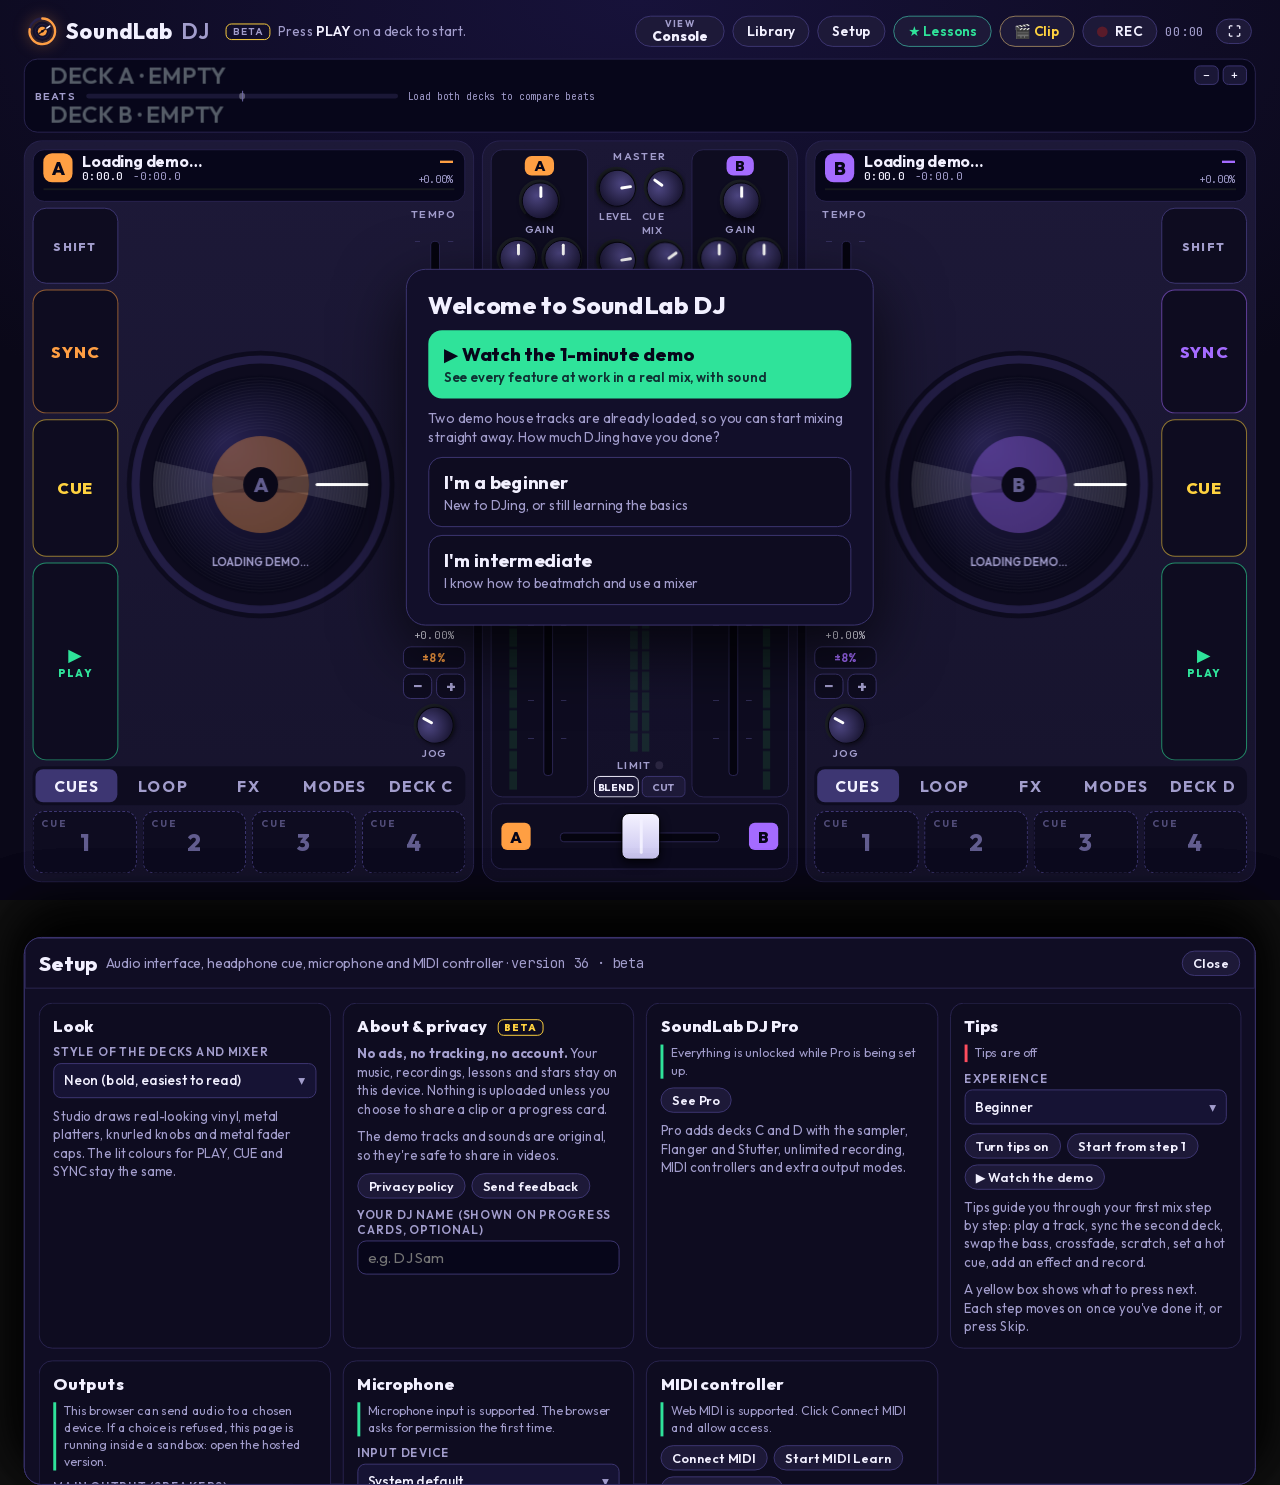
==== commit 8069a65f: "SoundLab DJ final build v36 (soundlabdj.apps2build.com) Co-Authored-By: Claude Opus 5.5 <noreply@ant" ====
--- a/index.html
+++ b/index.html
@@ -13,14 +13,14 @@
 <meta property="og:type" content="website">
 <meta property="og:title" content="SoundLab DJ">
 <meta property="og:description" content="A four-deck DJ app, free in your browser: sync, scratching, FX, a sampler and recording. No download needed.">
-<meta property="og:url" content="https://stephanizzler.github.io/neonspin-dj/">
-<meta property="og:image" content="https://stephanizzler.github.io/neonspin-dj/og.png">
+<meta property="og:url" content="https://soundlabdj.apps2build.com/">
+<meta property="og:image" content="https://soundlabdj.apps2build.com/og.png">
 <meta property="og:image:width" content="1200">
 <meta property="og:image:height" content="630">
 <meta name="twitter:card" content="summary_large_image">
 <meta name="twitter:title" content="SoundLab DJ">
 <meta name="twitter:description" content="A four-deck DJ app, free in your browser.">
-<meta name="twitter:image" content="https://stephanizzler.github.io/neonspin-dj/og.png">
+<meta name="twitter:image" content="https://soundlabdj.apps2build.com/og.png">
 <link rel="manifest" href="manifest.webmanifest">
 <link rel="icon" type="image/png" href="icons/jog-favicon.png">
 <link rel="apple-touch-icon" href="icons/jog-apple-touch-icon.png">
@@ -246,6 +246,6 @@
   </div>
 </div>
 
-<script>"use strict";const $=e=>document.getElementById(e),clamp=(e,t,a)=>e<t?t:e>a?a:e,frac=e=>e-Math.floor(e),PPS=150,SEC_PER_REV=1.8,css=getComputedStyle(document.documentElement),DC=["--a","--b","--c","--d"].map((e=>css.getPropertyValue(e).trim())),LET=["A","B","C","D"],HOTC=["#ff5c7a","#3dd6ff","#2fe39a","#ffd23f"],fmtT=e=>{e=Math.max(0,e);const t=Math.floor(e/60),a=e-60*t;return t+":"+(a<10?"0":"")+a.toFixed(1)},fmtD=e=>(e=Math.max(0,Math.round(e)),Math.floor(e/60)+":"+String(e%60).padStart(2,"0")),fmtBeats=e=>e>=1?String(e):.5===e?"½":.25===e?"¼":.375===e?"⅜":.75===e?"¾":.125===e?"⅛":.0625===e?"1/16":String(e);function toast(e,t=2600){const a=$("toast");a.textContent=e,a.classList.add("show"),clearTimeout(toast.h),toast.h=setTimeout((()=>a.classList.remove("show")),t)}function fit(e){const t=Math.min(2,window.devicePixelRatio||1)*stageScale*CAM.z,a=Math.max(1,Math.round(e.clientWidth*t)),n=Math.max(1,Math.round(e.clientHeight*t));return e.width===a&&e.height===n||(e.width=a,e.height=n),[a,n]}const LS={get(e,t){try{const a=localStorage.getItem(e);return a?JSON.parse(a):t}catch(e){return t}},set(e,t){try{localStorage.setItem(e,JSON.stringify(t))}catch(e){}}};let stageScale=1,SH=800;const TF={rot:!1,s:1,ox:0,oy:0};let CAM={z:1,tx:0,ty:0},BASE="scale(1)";function layout(){const e=$("fit");if(!e)return;const t=e.getBoundingClientRect(),a=t.width,n=t.height;if(!a||!n)return;const o=n>1.05*a,s=o?n:a,r=o?a:n;SH=Math.round(clamp(1280*r/s,480,1e3));const i=Math.min(s/1280,r/SH);stageScale=i;const l=$("stage");let c,d;l.style.height=SH+"px",o?(c=(a-SH*i)/2+SH*i,d=(n-1280*i)/2,BASE=`rotate(90deg) scale(${i})`):(c=(a-1280*i)/2,d=(n-SH*i)/2,BASE=`scale(${i})`),l.style.left=c+"px",l.style.top=d+"px",applyCam();for(const e of["hud","zoomLayer"]){const t=$(e);t&&(t.style.left=c+"px",t.style.top=d+"px",t.style.height=SH+"px",t.style.transform=BASE)}Object.assign(TF,{rot:o,s:i,ox:t.left+c,oy:t.top+d}),l.classList.toggle("short",SH<700);{const e=$("zoomLayer");e&&e.classList.toggle("short",SH<700)}sizeJogs();try{placeTip()}catch(e){}}function localPt(e,t){const{rot:a,s:n,ox:o,oy:s}=TF,r=a?{x:(t-s)/n,y:(o-e)/n}:{x:(e-o)/n,y:(t-s)/n};return{x:(r.x-CAM.tx)/CAM.z,y:(r.y-CAM.ty)/CAM.z}}function applyCam(){const e=$("stage");if(!e)return;const t=CAM;e.style.transform=BASE+(1!==t.z||t.tx||t.ty?` translate(${t.tx}px,${t.ty}px) scale(${t.z})`:"")}function elRect(e){const t=e.getBoundingClientRect(),a=localPt(t.left,t.top),n=localPt(t.right,t.bottom);return{left:Math.min(a.x,n.x),top:Math.min(a.y,n.y),width:Math.abs(a.x-n.x),height:Math.abs(a.y-n.y)}}function sizeJogs(){for(const e of["L","R"]){const t=$("jog"+e);if(!t)continue;const a=t.parentElement;t.style.width=t.style.height="0px";const n=Math.floor(Math.max(80,Math.min(a.clientWidth,a.clientHeight)));t.style.width=t.style.height=n+"px"}}function rng(e){let t=e>>>0;return()=>(t=1664525*t+1013904223>>>0,t/2147483648-1)}function makeHouse(e){const t=44100,a=60/e.bpm,n=4*a,o=Math.ceil((e.offset+64*n+2)*t),s=2*Math.PI,r=new Float32Array(o),i=new Float32Array(o),l=new Float32Array(o),c=rng(e.seed),d=new Float32Array(4096);for(let e=0;e<4096;e++)d[e]=Math.sin(s*e/4096);const p=e=>d[4096*e&4095],u=(e,a,n,s,c,d)=>{const p=Math.round(e*t);if(p<0||p>=o)return;const u=Math.min(Math.round(a*t),o-p);if(d)for(let e=0;e<u;e++)l[p+e]+=c(e/t);else for(let e=0;e<u;e++){const a=c(e/t);r[p+e]+=a*n,i[p+e]+=a*s}},f=t=>e.root*Math.pow(2,t/12),h=(e,a)=>{let n=0,o=e;const s=Math.exp(-a/t);return()=>{const e=c(),t=e-n;n=e;const a=t*o;return o*=s,a}},m=e=>e<8?"intro":e<16?"build":e<32?"groove":e<40?"break":e<56?"drop":"outro",b=[];for(let o=0;o<64;o++){const s=m(o),r=e.prog[o%4],i=e.offset+o*n,l="groove"===s||"drop"===s,d=l||"build"===s||"intro"===s&&o>=4||"outro"===s&&o<60;for(let n=0;n<16;n++){const m=i+n*a/4+(n%2?e.swing*a/4:0),g=n%4==2;if(n%4==0&&"break"!==s&&(31!==o||12!==n)){b.push(m);let e=0,a=125,n=1;const o=Math.exp(-30/t),s=Math.exp(-6.5/t);u(m,.42,1,1,(r=>{e+=(47+a)/t,e-=0|e,a*=o;const i=p(e)*n;return n*=s,i+(r<.0025?.3*c()*(1-r/.0025):0)}),!0)}if((4===n||12===n)&&("build"===s||l)){let e=0,t=0;u(m,.25,.95,1,(a=>(e+=.45*(c()-e),t+=.12*(e-t),(e-t)*(Math.exp(22*-a)+(a>.011?.55*Math.exp(24*-(a-.011)):0)+(a>.022?.4*Math.exp(18*-(a-.022)):0))*.9)))}if(39===o){const e=.2+.8*n/15;let t=0,a=0;u(m,.12,1,1,(n=>(t+=.45*(c()-t),a+=.12*(t-a),(t-a)*Math.exp(30*-n)*.8*e)))}if(g&&(l?u(m,.2,.85,1,h(.2,14)):"break"!==s&&u(m,.07,.85,1,h(.22,45))),d&&u(m,.05,1,.75,h(.07*[.35,.2,.7,.25][n%4],80)),"drop"===s&&n%2==1&&u(m,.035,.7,1,h(.05,110)),g&&(l||"build"===s&&o>=12)){const e=f(r+(14===n?12:0));let o=0,s=0,i=1;const l=Math.exp(-4.5/t);u(m,.42*a,1,1,(a=>{o+=e/t,o-=0|o,s+=.07*(2*o-1-s);const n=(.5*s+.35*p(o))*(a<.004?a/.004:1)*i;return i*=l,n}))}l&&e.rhythm.includes(n)&&e.voicing.forEach(((a,n)=>{const o=f(r+a+24),s=n%2?.7:1,i=n%2?1:.7;let l=0,c=1,d=1,h=1;const b=Math.exp(-3.5/t),g=Math.exp(-5/t),y=Math.exp(-7/t);"organ"===e.style?u(m,.24,s,i,(e=>{l+=o/t,l-=0|l;const a=(p(l)+.5*p(2*l)+.28*p(3*l))*(e<.003?e/.003:1)*h*.07;return h*=y,a})):u(m,.6,s,i,(e=>{l+=o/t,l-=0|l;const a=(p(l)*c+.5*p(2*l)*d+.3*p(3*l)*h)*(e<.002?e/.002:1)*.08;return c*=b,d*=g,h*=y,a}))}))}if("break"===s){const a=(o-32)/8;e.voicing.forEach(((e,o)=>{const s=f(r+e+12);let l=0,c=0,d=0;const p=1.003*s/t,h=.997*s/t,m=.02+.12*a;u(i,n+.3,o%2?.65:1,o%2?1:.65,(e=>(l+=p,c+=h,l-=0|l,c-=0|c,d+=(m+(e<n?.05*e/n:.05))*(2*l+2*c-2-d),d*(e<.35?e/.35:1)*(e>n?1-(e-n)/.3:1)*.05)))}))}if(36===o||14===o){const e=(36===o?4:2)*n;let t=0,a=0;u(i,e,1,.9,(n=>{const o=n/e,s=.01+.4*o*o;return t+=s*(c()-t),a+=.5*s*(t-a),(t-a)*o*o*.6}))}16!==o&&40!==o||u(i,1.8,1,1,h(.16,2.2))}const g=b.map((e=>Math.round(e*t))).sort(((e,t)=>e-t));let y=0,k=-1e9;for(let e=0;e<o;e++){for(;y<g.length&&g[y]<=e;)k=g[y],y++;const a=1-.45*Math.exp(-(e-k)/t*9);r[e]=r[e]*a+.95*l[e],i[e]=i[e]*a+.95*l[e]}return norm({L:r,R:i,sr:t},.9)}function makeHipHop(e){const t=44100,a=60/e.bpm,n=4*a,o=e.bars,s=Math.ceil((e.offset+o*n+2)*t),r=2*Math.PI,i=new Float32Array(s),l=new Float32Array(s),c=rng(e.seed),d=(e,a,n,o,r)=>{const c=Math.round(e*t);if(c<0||c>=s)return;const d=Math.min(Math.round(a*t),s-c);for(let e=0;e<d;e++){const a=r(e/t);i[c+e]+=a*n,l[c+e]+=a*o}},p=t=>e.root*Math.pow(2,t/12),u=e=>e<4?"intro":e<20?"verse":e<28?"break":e<44?"verse2":"outro";for(let s=0;s<o;s++){const o=u(s),i=e.offset+s*n,l=e.prog[s%4],f="verse"===o||"verse2"===o,h=s%4==3?[0,7,10,14]:s%2?[0,3,10]:[0,7,10],m=t=>i+t*a/4+(t%2?e.swing*a/4:0);for(let e=0;e<16;e++){const a=m(e);if("outro"===o?0===e:h.includes(e)){let e=0,n=110,o=1;const s=Math.exp(-28/t),i=Math.exp(-7/t);d(a,.5,1,1,(a=>{e+=(48+n)/t,n*=s;const l=Math.sin(r*e)*o;return o*=i,.9*(1.1*l+(a<.003?.4*c()*(1-a/.003):0))}))}if(!(4!==e&&12!==e||"intro"===o&&s<2)){let e=0,n=0,o=0;d(a,.35,1,.95,(a=>(e+=.5*(c()-e),n+=.15*(e-n),o+=190/t*(1-.5*a),.75*(Math.sin(r*o)*Math.exp(30*-a)*.5+(e-n)*(.9*Math.exp(14*-a)+.25*Math.exp(5*-a))*1.6))))}if(f&&(15===e&&s%2==1||9===e&&s%4==2)){let e=0,t=0;d(a,.08,1,1,(a=>(e+=.5*(c()-e),t+=.15*(e-t),(e-t)*Math.exp(45*-a)*.35)))}if("intro"!==o&&e%2==0||"intro"===o&&s>=2&&e%4==2){const t=14===e&&s%2==1;let n=0;const o=e%4==0?.6:1;d(a,t?.3:.05,.8,1,(e=>{const a=c(),s=a-n;return n=a,s*Math.exp(-e*(t?11:70))*.16*o}))}}(f||"break"===o&&s>=24)&&h.forEach((e=>{if(e>12)return;const n=p(l+12),o=0===e?1.6*a:.9*a;let s=0;d(m(e),o,1,1,(e=>(s+=n/t,Math.sin(r*s)*(e<.01?e/.01:1)*(e>o-.05?(o-e)/.05:1)*.55)))})),f&&[0,s%2?10:8].forEach(((n,o)=>{const s=o?1.8*a:1.9*a;e.voicing.forEach(((e,a)=>{const o=p(l+e+24);let i=0,c=0;d(m(n),s,a%2?.7:1,a%2?1:.7,(e=>{i+=o/t,c+=2*o/t;const a=(e<.008?e/.008:1)*Math.exp(1.6*-e)*(e>s-.06?(s-e)/.06:1);return(Math.sin(r*i)+.35*Math.sin(r*c)*Math.exp(6*-e))*a*(1+.15*Math.sin(4.5*r*e))*.055}))}))}))}for(let e=0;e<s;e++){const t=c();if(i[e]+=.004*t,l[e]+=.004*c(),t>.9993){const t=.08*c();i[e]+=t,l[e]+=.8*t}}return norm({L:i,R:l,sr:t},.9)}function makeTools(e){const t=44100,a=Math.ceil(e.len*t),n=2*Math.PI,o=new Float32Array(a),s=new Float32Array(a),r=rng(e.seed),i=e=>{let t=1e-9;for(const a of e)t=Math.max(t,Math.abs(a));for(let a=0;a<e.length;a++)e[a]*=.85/t;return e},l=()=>{let e=0,a=0,o=0,s=0;return(r,i,l)=>{const c=n*i/t,d=Math.sin(c)/(2*i/l),p=1+d,u=(d*r-d*a+2*Math.cos(c)*o-(1-d)*s)/p;return a=e,e=r,s=o,o=u,u}},c=(e,t,a)=>e+(t-e)*a,d=(e,a,o,s=.035)=>{const c=Math.round(e*t),d=new Float32Array(c),p=[l(),l(),l(),l(),l()],u=[80,90,120,150,200],f=[1,.7,.35,.22,.12];let h=0,m=0;for(let i=0;i<c;i++){const l=i/t,c=l/e;i%220==0&&(m=.012*r());const b=a(c,l)*(1+.018*Math.sin(5.3*n*l)+m);h+=b/t,h-=Math.floor(h);let g=0;const y=Math.min(40,Math.floor(4500/b));for(let e=1;e<=y;e++)g+=Math.sin(n*e*h)/Math.pow(e,1.2);g=.35*g+.05*r()*(.6+.4*Math.sin(n*h));const k=o(c);let x=0;for(let e=0;e<5;e++)x+=p[e](g,k[e],u[e])*f[e];d[i]=x*Math.min(1,l/s)*Math.min(1,(e-l)/.15)*(1-.25*c)}return i(d)},p=[700,1220,2600,3300,4100],u=d(.75,((e,t)=>128-14*e),(()=>p)),f=d(.55,((e,t)=>150+22*Math.sin(Math.PI*Math.min(1,1.4*e))-24*e),(e=>{const t=Math.min(1,e/.45),a=Math.min(1,e/.2);return[c(c(290,530,a),700,t),c(c(2250,1840,a),1220,t),c(c(2890,2480,a),2600,t),3300,4100]}),.02),h=(()=>{const e=Math.round(22050),a=new Float32Array(e),o=[233.1,293.7,349.2,466.2],s=o.map((()=>.5*r()+.5));let l=0,c=0;for(let r=0;r<e;r++){const e=r/t,i=e<.03?Math.pow(2,(e/.03-1)/12):1;let d=0;o.forEach(((e,a)=>{s[a]+=e*i*(1+.002*(a-1.5))/t,s[a]-=Math.floor(s[a]),d+=1-2*s[a]}));const p=1-Math.exp(-n*(600+3800*Math.exp(7*-e))/t);l+=p*(d-l),c+=p*(l-c),a[r]=c*Math.min(1,e/.012)*(e<.42?1:(.5-e)/.08)*Math.exp(1.2*-e)}return i(a)})(),m=(()=>{const e=Math.round(2*t),a=new Float32Array(e);let o=0,s=0;for(let r=0;r<e;r++){const e=r/t;o+=330*(1+.004*Math.sin(5*n*e))/t,o-=Math.floor(o),s+=.18*(1-2*o-s),a[r]=(.7*s+.4*Math.sin(n*o))*Math.min(1,e/.01)*Math.min(1,(2-e)/.05)}return i(a)})();return[0,e.rep].forEach((n=>[u,f,h,m].forEach(((r,i)=>((e,n)=>{const r=Math.round(e*t);for(let e=0;e<n.length&&r+e<a;e++)o[r+e]+=n[e],s[r+e]+=n[e]})(e.hot[i]+n,r))))),{L:o,R:s,sr:t}}function makeDemo(e){return"hiphop"===e.kind?makeHipHop(e):"tools"===e.kind?makeTools(e):makeHouse(e)}function detectKey({L:e,R:t,sr:a}){const n=Math.max(1,Math.round(a/11025)),o=a/n,s=4096,r=e.length,i=Math.floor(.08*r),l=Math.min(r,i+Math.floor(150*a));if(l-i<s*n*8)return null;const c=new Float64Array(s),d=new Float64Array(s),p=new Float64Array(s);for(let e=0;e<s;e++)p[e]=.5-.5*Math.cos(2*Math.PI*e/s);const u=Math.ceil(55*s/o),f=Math.floor(2e3*s/o),h=new Int8Array(f+1);for(let e=u;e<=f;e++){const t=Math.round(12*Math.log2(e*o/s/440)+69);h[e]=(t%12+12)%12}const m=()=>{for(let e=1,t=0;e<s;e++){let a=2048;for(;t&a;a>>=1)t^=a;if(t^=a,e<t){let a=c[e];c[e]=c[t],c[t]=a,a=d[e],d[e]=d[t],d[t]=a}}for(let e=2;e<=s;e<<=1){const t=-2*Math.PI/e,a=Math.cos(t),n=Math.sin(t);for(let t=0;t<s;t+=e){let o=1,s=0;for(let r=0;r<e/2;r++){const i=t+r,l=i+e/2,p=c[l]*o-d[l]*s,u=c[l]*s+d[l]*o;c[l]=c[i]-p,d[l]=d[i]-u,c[i]+=p,d[i]+=u;const f=o*a-s*n;s=o*n+s*a,o=f}}}},b=new Float64Array(12),g=new Float64Array(12);for(let a=i;a+s*n<l;a+=s*n){for(let o=0;o<s;o++){const s=a+o*n;c[o]=.5*(e[s]+t[s])*p[o],d[o]=0}m(),g.fill(0);let o=1e-9;for(let e=u;e<=f;e++){const t=Math.sqrt(c[e]*c[e]+d[e]*d[e]);g[h[e]]+=t,o+=t}for(let e=0;e<12;e++)b[e]+=g[e]/o}const y=[1,0,.5,0,.75,.55,0,.9,0,.55,0,.35],k=[1,0,.45,.85,0,.55,0,.9,.6,0,.45,.15],x=(e,t)=>{let a=0,n=0;for(let t=0;t<12;t++)a+=b[t],n+=e[t];a/=12,n/=12;let o=0,s=0,r=0;for(let i=0;i<12;i++){const l=b[(i+t)%12]-a,c=e[i]-n;o+=l*c,s+=l*l,r+=c*c}return o/Math.sqrt(s*r+1e-12)};let v={c:-2},w=-2;for(let e=0;e<12;e++)for(const[t,a]of[[!1,y],[!0,k]]){const n=x(a,e);n>v.c?(w=v.c,v={c:n,pc:e,minor:t}):n>w&&(w=n)}return{pc:v.pc,minor:v.minor,conf:+(v.c-w).toFixed(3)}}addEventListener("resize",layout),window.visualViewport&&visualViewport.addEventListener("resize",layout),addEventListener("orientationchange",(()=>[60,250,600,1200].forEach((e=>setTimeout(layout,e))))),window.ResizeObserver&&new ResizeObserver((()=>layout())).observe(document.getElementById("fit")),addEventListener("pageshow",(()=>setTimeout(layout,50))),document.addEventListener("visibilitychange",(()=>{document.hidden||[50,400].forEach((e=>setTimeout(layout,e)))})),document.addEventListener("fullscreenchange",(()=>setTimeout(layout,50))),document.addEventListener("touchmove",(e=>{e.target.closest(".lib-main,.lib-side,.setup-body,.welcome,#cselPop,.prosheet")||e.preventDefault()}),{passive:!1}),document.addEventListener("gesturestart",(e=>e.preventDefault())),document.addEventListener("dblclick",(e=>{e.target.closest("input,select")||e.preventDefault()}));const KEYN=["C","C♯","D","E♭","E","F","F♯","G","A♭","A","B♭","B"];function camelot(e){if(!e)return null;const t=(7*(e.minor?(e.pc+3)%12:e.pc)%12+7)%12+1;return{n:t,l:e.minor?"A":"B",code:t+(e.minor?"A":"B"),name:KEYN[e.pc]+(e.minor?"m":"")}}function keyNow(e){if(!e||!e.key)return null;const t=e.keylock?0:Math.round(12*Math.log2(ratio(e)));return t?{pc:((e.key.pc+t)%12+12)%12,minor:e.key.minor,shift:t}:e.key}function keyRel(e,t){const a=camelot(e),n=camelot(t);if(!a||!n)return null;if(a.code===n.code)return"same";const o=Math.min((a.n-n.n+12)%12,(n.n-a.n+12)%12);return a.l===n.l&&1===o||a.n===n.n?"good":"clash"}function autoCues({L:e,R:t,sr:a},n,o){if(!n)return null;const s=240/n,r=e.length,i=Math.floor((r/a-o)/s),l=[o,null,null,null];if(i<12)return l;const c=new Float64Array(i),d=Math.min(1,4*(1-Math.exp(-2*Math.PI*150/a)));let p=0;for(let n=0;n<i;n++){const i=Math.floor((o+n*s)*a),l=Math.min(r,Math.floor((o+(n+1)*s)*a));let u=0,f=0,h=0;for(let a=i;a<l;a+=4){const n=.5*(e[a]+t[a]);p+=d*(n-p),u+=n*n,f+=p*p,h++}c[n]=Math.sqrt(u/h)+1.5*Math.sqrt(f/h)}let u=0;for(let e=0;e<i;e++)u+=c[e];u/=i;const f=(e,t)=>{let a=0;for(let n=e;n<t;n++)a+=c[n];return a/(t-e)},h=[];for(let e=4;e<=i-4;e+=4){const t=(f(e,e+4)-f(e-4,e))/(u+1e-9);Math.abs(t)>.12&&h.push({b:e,d:t})}const m=[],b=e=>e&&m.every((t=>Math.abs(t.b-e.b)>=8)),g=Math.max(0,...h.map((e=>e.d))),y=h.find((e=>e.d>=.4*g&&e.d>0));b(y)&&m.push(y);const k=h.filter((e=>e.d<0&&(!y||e.b>y.b))).sort(((e,t)=>e.d-t.d))[0];b(k)&&m.push(k);const x=h.filter((e=>e.d>0&&(!k||e.b>k.b))).sort(((e,t)=>t.d-e.d))[0];b(x)&&m.push(x),h.sort(((e,t)=>Math.abs(t.d)-Math.abs(e.d)));for(const e of h){if(m.length>=3)break;b(e)&&m.push(e)}for(let e=16;m.length<3&&e<i-4;e+=16)m.every((t=>Math.abs(t.b-e)>=8))&&m.push({b:e,d:0});return m.sort(((e,t)=>e.b-t.b)).forEach(((e,t)=>l[t+1]=+(o+e.b*s).toFixed(4))),l}function norm(e,t){const a=e.L,n=e.R,o=a.length;let s=1e-9;for(let e=0;e<o;e++){const t=a[e]<0?-a[e]:a[e],o=n[e]<0?-n[e]:n[e];t>s&&(s=t),o>s&&(s=o)}const r=t/s;for(let e=0;e<o;e++)a[e]*=r,n[e]*=r;return e}const DEMOS=[{name:"Warehouse Sunrise",hotBars:[0,16,32,40],genre:"Organ house",bpm:124,root:55,offset:.21,seed:11,prog:[0,-4,-2,-5],voicing:[0,3,7,10],style:"organ",rhythm:[2,6,10,13],swing:.06},{name:"Velvet Keys",hotBars:[0,16,32,40],genre:"Piano house",bpm:126,root:49,offset:.63,seed:23,prog:[0,5,-3,-2],voicing:[4,7,11,14],style:"piano",rhythm:[0,3,6,10,12],swing:.08},{name:"Basement Pulse",hotBars:[0,16,32,40],genre:"Deep house",bpm:122,root:41.2,offset:.4,seed:37,prog:[0,0,3,-2],voicing:[0,3,7,10],style:"organ",rhythm:[3,6,11,14],swing:.1},{name:"Rooftop Disco",hotBars:[0,16,32,40],genre:"Disco house",bpm:125,root:46.25,offset:.1,seed:41,prog:[0,-5,-3,-1],voicing:[4,7,11,14],style:"piano",rhythm:[2,6,10,14],swing:.04},{name:"Cypher Session",hotBars:[0,4,20,28],genre:"Boom bap",kind:"hiphop",bpm:90,root:43.65,offset:.3,seed:53,bars:48,prog:[0,5,3,-2],voicing:[3,7,10,14],swing:.12,grid:!0},{name:"Scratch Tools",genre:"Battle tool",kind:"tools",bpm:90,offset:1,seed:61,len:31,hot:[1,4,7,10],rep:15,grid:!0}],demoHot=e=>{const t=DEMOS[e];return t.hot?[...t.hot]:t.hotBars?t.hotBars.map((e=>+(t.offset+4*e*60/t.bpm).toFixed(4))):[null,null,null,null]},hasCues=e=>!(!e||!(e.cv||e.hot&&e.hot.some((e=>null!=e)))),demoDur=e=>"tools"===e.kind?e.len:e.offset+4*(e.bars||64)*60/e.bpm+2,demoP={};let synthURL=null;function demoBuf(e){return demoP[e]?demoP[e]:demoP[e]=new Promise((t=>{const a=()=>setTimeout((()=>t(makeDemo(DEMOS[e]))),0);try{synthURL=synthURL||URL.createObjectURL(new Blob([`${rng}\n${norm}\n${makeHouse}\n${makeHipHop}\n${makeTools}\n${makeDemo}\nonmessage=e=>{const b=makeDemo(e.data);postMessage({L:b.L,R:b.R,sr:b.sr},[b.L.buffer,b.R.buffer])}`],{type:"text/javascript"}));const n=new Worker(synthURL);n.onmessage=e=>{n.terminate(),t(e.data)},n.onerror=e=>{e.preventDefault(),n.terminate(),a()},n.postMessage(DEMOS[e])}catch(e){a()}}))}function analyze({L:e,R:t,sr:a}){const n=Math.max(64,Math.round(a/172)),o=a/n,s=Math.min(e.length,Math.floor(180*a)),r=Math.floor(s/n);if(r<6*o)return{bpm:0,first:0};const i=new Float32Array(r),l=new Float32Array(r),c=1-Math.exp(-2*Math.PI*160/a);let d=0,p=0,u=0;for(let a=0,o=0;a<r;a++){let s=0,r=0;for(let a=0;a<n;a++,o++){const a=.5*(e[o]+t[o]);d+=c*(a-d),s+=d*d,r+=a*a}const f=Math.log(1+1e3*s/n),h=Math.log(1+1e3*r/n);i[a]=a?Math.max(0,f-p):0,l[a]=i[a]+.6*(a?Math.max(0,h-u):0),p=f,u=h}const f=Math.round(.4*o),h=new Float64Array(r+1);for(let e=0;e<r;e++)h[e+1]=h[e]+l[e];const m=new Float32Array(r);for(let e=0;e<r;e++){const t=Math.max(0,e-f),a=Math.min(r,e+f+1);m[e]=Math.max(0,l[e]-(h[a]-h[t])/(a-t))}const b=Math.floor(60*o/190),g=Math.ceil(60*o/65),y=new Float32Array(4*g+8);for(let e=b-1;e<=4*g+4;e++){let t=0;for(let a=e;a<r;a++)t+=m[a]*m[a-e];y[e]=t/(r-e)}const k=(e,t,a)=>{const n=60*o/t,s=new Float32Array(a);for(let t=0;t<r;t++){const o=t/n;s[Math.floor((o-Math.floor(o))*a)%a]+=e[t]}return s},x=e=>{let t=0,a=0;for(let n=0;n<e.length;n++){const o=e[n]+.5*(e[(n+1)%e.length]+e[(n-1+e.length)%e.length]);a+=o,o>t&&(t=o)}return t/(a/e.length+1e-9)},v=e=>{let t=b,a=-1;for(let n=b;n<=g;n++){const s=e(n,60*o/n);s>a&&(a=s,t=n)}return t};let w=v(((e,t)=>y[e]*Math.exp(-.5*Math.pow(Math.log2(t/122)/.5,2))));{const e=v(((e,t)=>(y[e]+.75*y[2*e]+.5*y[4*e])*Math.exp(-.5*Math.pow(Math.log2(t/110)/.9,2)))),t=e/w;if(Math.abs(t-1)>.03&&Math.abs(t-2)>.06&&Math.abs(t-.5)>.03){const t=e=>{for(const[t,a]of[[30,6e-4],[10,6e-5]]){let n=e,o=-1;const s=e;for(let e=-t;e<=t;e++){const t=s*(1+e*a),r=x(k(m,t,64));r>o&&(o=r,n=t)}e=n}return e},a=e=>x(k(m,t(60*o/e)/4,128));a(e)>1.15*a(w)&&(w=e)}}const S=y[w-1],L=y[w],M=y[w+1],$=S-2*L+M,E=w+($?clamp(.5*(S-M)/$,-.5,.5):0);let T=60*o/E;for(;T<78;)T*=2;for(;T>=160;)T/=2;for(const[e,t]of[[30,6e-4],[10,6e-5]]){let a=T,n=-1;const o=T;for(let s=-e;s<=e;s++){const e=o*(1+s*t),r=x(k(m,e,64));r>n&&(n=r,a=e)}T=a}T=Math.abs(T-Math.round(T))<.06?Math.round(T):Math.round(100*T)/100;const C=96,A=k(i,T,C),R=new Float32Array(C);for(let e=0;e<C;e++)R[e]=2*A[e]+A[(e+1)%C]+A[(e-1+C)%C];let P=0;for(let e=1;e<C;e++)R[e]>R[P]&&(P=e);const D=R[(P-1+C)%C],O=R[P],B=R[(P+1)%C],I=D-2*O+B,F=60/T;let q=((P+.5+(I?clamp(.5*(D-B)/I,-.5,.5):0))/C*(60*o/T)+.5)*n/a;return q=(q%F+F)%F,{bpm:T,first:q}}function computePeaks({L:e,R:t,sr:a}){const n=a/PPS,o=Math.ceil(e.length/n),s=new Float32Array(o),r=new Float32Array(o),i=1-Math.exp(-2*Math.PI*220/a);let l=0,c=1e-6;for(let a=0;a<o;a++){const o=Math.floor(a*n),d=Math.min(e.length,Math.floor((a+1)*n));let p=0,u=0;for(let a=o;a<d;a++){const n=.5*(e[a]+t[a]);l+=i*(n-l);const o=Math.abs(l),s=Math.abs(n-l);o>p&&(p=o),s>u&&(u=s)}s[a]=p,r[a]=u,p>c&&(c=p),u>c&&(c=u)}for(let e=0;e<o;e++)s[e]/=c,r[e]/=c;const d=500,p=new Float32Array(d),u=new Float32Array(d);for(let e=0;e<d;e++){const t=Math.floor(e*o/d),a=Math.max(t+1,Math.floor((e+1)*o/d));for(let n=t;n<a&&n<o;n++)s[n]>p[e]&&(p[e]=s[n]),r[n]>u[e]&&(u[e]=r[n])}return{lo:s,hi:r,ol:p,oh:u}}const WORKLET="\nconst clamp=(x,a,b)=>x<a?a:x>b?b:x,frac=x=>x-Math.floor(x);\nconst KW=Math.round(sampleRate*0.03),KN=16384,KM=KN-1;\nfunction rd(b,p){const i=Math.floor(p),f=p-i,a=b[i&KM];return a+(b[(i+1)&KM]-a)*f}\nclass Decks extends AudioWorkletProcessor{\n constructor(){super();this.d=[];for(let i=0;i<4;i++)this.d.push({L:null,R:null,len:0,sr:44100,srr:1,pos:1,vel:0,playing:false,tempo:1,bend:0,touch:false,target:1,sync:false,jump:false,bpm:0,first:0,base:1,err:0,seq:0,ls:-1,le:-1,\n   dir:1,brake:0,flux:false,inEv:false,shadow:1,kl:false,klm:0,kL:new Float32Array(KN),kR:new Float32Array(KN),kw:0,kph:0});\n  this.master=0;this.n=0;this.kT=1/(sampleRate*0.003);this.kP=1/(sampleRate*0.014);this.port.onmessage=e=>this.msg(e.data)}\n msg(m){if(m.t==='master'){this.master=m.m;return}const d=this.d[m.d],end=Math.max(1,d.len-3);switch(m.t){\n  case'load':d.L=m.L;d.R=m.R||m.L;d.len=m.L.length;d.sr=m.sr;d.srr=m.sr/sampleRate;d.pos=d.target=1;d.vel=0;d.playing=false;d.bpm=m.bpm;d.first=m.first;d.seq=m.seq;d.ls=d.le=-1;d.brake=0;d.inEv=false;break;\n  case'play':d.playing=m.on;d.brake=0;if(m.on&&d.sync)d.jump=true;break;\n  case'brake':if(d.playing&&d.vel>0)d.brake=d.vel/(sampleRate*m.time);break;\n  case'dir':d.dir=m.v;break;\n  case'flux':d.flux=m.on;break;\n  case'kl':d.kl=m.on;break;\n  case'tempo':d.tempo=m.rate;break;\n  case'bend':d.bend=m.v;break;\n  case'touch':d.touch=m.on;d.target=d.pos;d.hv=0;d.ext=0;d.hvLeft=0;if(m.on)d.brake=0;break;\n  case'scratch':d.target=clamp(d.target+m.delta*d.sr,1,end);d.ext=0;d.hv=(m.hv||0)*0.85*d.sr/sampleRate;d.hvLeft=m.hv?Math.round(sampleRate*0.016):0;break;\n  case'feel':this.kP=1/(sampleRate*(m.tight?0.007:0.014));this.kT=1/(sampleRate*(m.tight?0.002:0.003));break;\n  case'seek':d.pos=d.target=clamp(m.pos*d.sr,1,end);d.seq=m.seq;d.inEv=false;if(!d.playing)d.vel=0;if(d.sync&&d.playing)d.jump=true;break;\n  case'sync':d.sync=m.on;if(m.on)d.jump=true;break;\n  case'grid':d.bpm=m.bpm;d.first=m.first;break;\n  case'loop':d.ls=m.on?m.s*d.sr:-1;d.le=m.on?m.e*d.sr:-1;break}}\n lat(d){return d.klm*(KW*0.5+2)*d.vel}\n process(_,outs){\n  const mi=this.master;\n  for(let k=0;k<4;k++){const d=this.d[k],o=outs[k];if(!o||!o[0]||!d.L)continue;\n   const oL=o[0],oR=o[1]||o[0],n=oL.length;let base=d.tempo;d.err=0;\n   if(d.sync&&mi!==k){const m=this.d[mi];\n    if(m.L&&m.bpm>0&&d.bpm>0){const mEff=m.bpm*m.tempo;let r=mEff/d.bpm;while(r>1.5)r/=2;while(r<0.75)r*=2;base=r;\n     if(m.playing&&d.playing&&!d.touch&&!m.touch&&d.dir>0&&m.dir>0&&!d.brake&&!m.brake){const q=d.bpm*r/mEff,mp=(mi<k?m.pos-n*m.vel:m.pos)-this.lat(m),sp=d.pos-this.lat(d);\n      const Bm=(mp/m.sr-m.first)*m.bpm/60,Bs=(sp/d.sr-d.first)*d.bpm/60;let e=frac(Bm*q)-frac(Bs);e-=Math.round(e);\n      if(d.jump){d.pos=clamp(d.pos+e*60/d.bpm*d.sr,1,d.len-3);d.target=d.pos;d.jump=false;e=0}\n      d.err=e;base=r*(1+clamp(e*0.8,-0.05,0.05))}}}\n   d.base=base;\n   const ev=d.touch||d.ls>=0||d.dir<0;\n   if(d.flux&&d.playing){if(ev){if(!d.inEv){d.inEv=true;d.shadow=d.pos}d.shadow+=base*(1+d.bend)*d.srr*n}else if(d.inEv){d.inEv=false;d.pos=d.target=clamp(d.shadow,1,d.len-3)}}else d.inEv=false;\n   let tw=d.playing?base*(1+d.bend)*d.srr*d.dir:0;\n   const L=d.L,R=d.R,st=R===L,end=d.len-3,kT=this.kT,kP=this.kP,touch=d.touch,cc=d.playing?0.0016:0.001,ls=d.ls,le=d.le,kL=d.kL,kR=d.kR,klOn=d.kl&&!touch?1:0;\n   let pos=d.pos,vel=d.vel,klm=d.klm,kw=d.kw,kph=d.kph,ext=d.ext||0,hvLeft=d.hvLeft||0;const hv=d.hv||0,tg0=d.target;\n   for(let i=0;i<n;i++){\n    if(touch){if(hvLeft>0){ext+=hv;hvLeft--}let tgt=tg0+ext;if(tgt<1)tgt=1;else if(tgt>end)tgt=end;vel+=((tgt-pos)*kP-vel)*kT}\n    else if(d.brake>0){vel-=d.brake;if(vel<=0){vel=0;d.brake=0;d.playing=false;tw=0;this.port.postMessage({t:'ended',d:k})}}\n    else{vel+=(tw-vel)*cc;if(vel-tw<1e-7&&tw-vel<1e-7)vel=tw}\n    const ip=pos|0,f=pos-ip;let x0=L[ip-1],x1=L[ip],x2=L[ip+1],x3=L[ip+2];\n    let sL=x1+0.5*f*(x2-x0+f*(2*x0-5*x1+4*x2-x3+f*(3*(x1-x2)+x3-x0))),sR=sL;\n    if(!st){x0=R[ip-1];x1=R[ip];x2=R[ip+1];x3=R[ip+2];sR=x1+0.5*f*(x2-x0+f*(2*x0-5*x1+4*x2-x3+f*(3*(x1-x2)+x3-x0)))}\n    kL[kw]=sL;kR[kw]=sR;\n    klm+=(klOn-klm)*0.002;\n    if(klm>0.001){const r=Math.abs(vel)/d.srr;if(r>0.3){kph+=(1-1/r)/KW;kph-=Math.floor(kph)}\n     const p2=kph+0.5>=1?kph-0.5:kph+0.5,g1=Math.sin(Math.PI*kph)**2,g2=1-g1,r1=kw-(kph*KW+2),r2=kw-(p2*KW+2);\n     sL=sL*(1-klm)+(g1*rd(kL,r1)+g2*rd(kL,r2))*klm;sR=sR*(1-klm)+(g1*rd(kR,r1)+g2*rd(kR,r2))*klm}\n    kw=(kw+1)&KM;oL[i]=sL;oR[i]=sR;\n    pos+=vel;\n    if(le>0&&vel>0&&!touch&&pos>=le)pos-=le-ls;\n    if(pos<1){pos=1;if(vel<0)vel=0}else if(pos>end){pos=end;if(vel>0)vel=0;if(d.playing){d.playing=false;tw=0;this.port.postMessage({t:'ended',d:k})}}\n   }\n   d.pos=pos;d.vel=vel;d.klm=klm;d.kw=kw;d.kph=kph;d.ext=ext;d.hvLeft=hvLeft}\n  if((++this.n&1)===0){const p=[],v=[],e=[],s=[];for(const d of this.d){p.push(d.pos/d.sr);v.push(d.vel/d.srr);e.push(d.err);s.push(d.seq)}this.port.postMessage({t:'pos',p,v,e,s})}\n  return true}}\nregisterProcessor('platter-decks',Decks);\nclass Capture extends AudioWorkletProcessor{constructor(){super();this.on=false;this.port.onmessage=e=>{this.on=e.data.on}}\n process(ins){const i=ins[0];if(this.on&&i&&i[0]){this.port.postMessage([i[0].slice(0),(i[1]||i[0]).slice(0)])}return true}}\nregisterProcessor('platter-capture',Capture);",FX_TYPES=["DELAY","FLANGER","STUTTER","HPF","LPF"],FX_NAME={DELAY:"Delay",FLANGER:"Flanger",STUTTER:"Stutter",HPF:"High-pass",LPF:"Low-pass"},FX_P={DELAY:["TIME","FDBK"],FLANGER:["RATE","DEPTH"],STUTTER:["RATE",null],HPF:["FREQ","RES"],LPF:["FREQ","RES"]},ECHO_BEATS=[1/8,1/4,3/8,.5,3/4,1,2],FL_BEATS=[1,2,4,8,16],ST_BEATS=[1,.5,1/4,1/8,1/16],decks=[0,1,2,3].map((e=>({k:e,letter:LET[e],color:DC[e],name:"",artist:"",buf:null,peaks:null,bpm:0,first:0,fader:0,range:.08,playing:!1,cue:0,hot:[null,null,null,null],loop:null,loopIn:null,lsize:4,sync:e>=2,vinyl:!0,xmode:"track",sSrc:"deck",slots:[null,null,null,null],slotNext:0,sv:[],sIn:null,sFrom:0,sens:1,keylock:!1,rev:!1,flux:!1,roll:null,pos:0,v:0,recv:0,seq:0,err:0,touching:!1,jogBend:0,btnBend:0,wheelBend:0,sentBend:0,omega:0,lastJog:0,dur:0,fx:{type:e?"FLANGER":"DELAY",on:!1,wet:.5,p1:.5,p2:.4}}))),mix={ch:[0,1,2,3].map((()=>({trim:0,hi:0,mhi:0,mlo:0,lo:0,filt:0,fader:.8,pfl:!1}))),xf:0,curve:"blend",master:.8,cueMix:.3,cueVol:.8,mic:.7,micOn:!1},panelOf={L:"cues",R:"cues"},view={L:0,R:1},shift={L:!1,R:!1,key:!1},isShift=e=>shift[e]||shift.key;let master=0;const sideDeck=e=>decks[view[e]],rate=e=>1+e.fader*e.range,fold=e=>{for(;e>1.5;)e/=2;for(;e<.75;)e*=2;return e};function ratio(e){const t=decks[master];return e.sync&&e.k!==master&&t.bpm&&e.bpm&&t.buf?fold(t.bpm*rate(t)/e.bpm):rate(e)}const mixBpm=()=>{const e=decks[master].bpm?decks[master]:decks.find((e=>e.playing&&e.bpm))||decks.find((e=>e.bpm));return e?e.bpm*ratio(e):120},effBpm=e=>e.bpm?e.bpm*ratio(e):mixBpm();function dispPos(e){if(!e.recv)return e.pos;const t=Math.min(.1,(performance.now()-e.recv)/1e3);return clamp(e.pos+e.v*t,0,e.dur)}let ctx=null,node=null,audioReady=null,G=null;const post=e=>{node&&node.port.postMessage(e)};function ensureAudio(){return audioReady?ctx&&"suspended"===ctx.state&&ctx.resume():audioReady=initAudio().catch((e=>{throw audioReady=null,setStatus("Audio could not start: "+e.message),e})),audioReady}async function initAudio(){try{navigator.audioSession&&(navigator.audioSession.type="playback")}catch(e){}const e=window.AudioContext||window.webkitAudioContext;ctx=new e({latencyHint:"interactive"});const t=ctx.resume();if(!ctx.audioWorklet)throw new Error("this browser has no AudioWorklet support");try{await ctx.audioWorklet.addModule(URL.createObjectURL(new Blob([WORKLET],{type:"application/javascript"})))}catch(e){await ctx.audioWorklet.addModule("data:application/javascript;charset=utf-8,"+encodeURIComponent(WORKLET))}node=new AudioWorkletNode(ctx,"platter-decks",{numberOfInputs:0,numberOfOutputs:4,outputChannelCount:[2,2,2,2]}),node.port.onmessage=onWorklet,node.port.postMessage({t:"feel",tight:"tight"===LS.get("sl-feel","tight")});const a=ctx.createGain(),n=ctx.createDynamicsCompressor();n.threshold.value=-2,n.knee.value=0,n.ratio.value=20,n.attack.value=.002,n.release.value=.12,a.connect(n);const o=ctx.createGain();n.connect(o);const s=ctx.createChannelSplitter(2),r=ctx.createAnalyser(),i=ctx.createAnalyser(),l=ctx.createAnalyser();r.fftSize=i.fftSize=1024,l.fftSize=2048,l.smoothingTimeConstant=.72,n.connect(s),s.connect(r,0),s.connect(i,1),n.connect(l);const c=ctx.createMediaStreamDestination?ctx.createMediaStreamDestination():null;c&&n.connect(c);const d=ctx.createGain(),p=ctx.createGain(),u=ctx.createGain(),f=ctx.createGain();d.connect(p),n.connect(u),p.connect(f),u.connect(f);const h=ctx.createGain();h.gain.value=0,h.connect(a);const m=decks.map((e=>{const t=e.k,n=(e,t,a)=>{const n=ctx.createBiquadFilter();return n.type=e,n.frequency.value=t,a&&(n.Q.value=a),n},o=()=>ctx.createGain(),s=o(),r=n("lowshelf",110),i=n("peaking",450,.9),l=n("peaking",2200,.9),c=n("highshelf",7e3),p=n("lowpass",22e3,.7),u=n("highpass",10,.7),f=o(),h=o(),m=o(),b=o(),g=o(),y=o(),k=o(),x=o(),v=ctx.createAnalyser();return v.fftSize=1024,m.gain.value=0,x.gain.value=0,node.connect(s,t),s.connect(r),r.connect(i),i.connect(l),l.connect(c),c.connect(p),p.connect(u),u.connect(f),f.connect(h),h.connect(g),f.connect(m),b.connect(g),g.connect(y),y.connect(v),y.connect(k),k.connect(a),g.connect(x),x.connect(d),{trim:s,lo:r,mlo:i,mhi:l,hi:c,lp:p,hp:u,fxIn:f,dry:h,send:m,wet:b,post:g,fader:y,xf:k,pfl:x,an:v,fxNodes:[]}})),b=ctx.createDelay(1);f.connect(b),b.delayTime.value=(outCfg.delay||0)/1e3,G={masterG:a,lim:n,mainOut:o,mL:r,mR:i,spec:l,ch:m,cueBus:d,cueA:p,cueB:u,phonesG:f,phDelay:b,micG:h,recDest:c,buf:new Float32Array(1024),fbuf:new Uint8Array(1024),routeNodes:[]},decks.forEach((e=>buildFx(e.k))),applyMixAll(),route();for(const e of decks)e.buf&&sendLoad(e),post({t:"tempo",d:e.k,rate:rate(e)}),e.sync&&post({t:"sync",d:e.k,on:!0}),e.loop&&post({t:"loop",d:e.k,on:!0,s:e.loop.s,e:e.loop.e}),e.keylock&&post({t:"kl",d:e.k,on:!0}),e.rev&&post({t:"dir",d:e.k,v:-1}),e.flux&&post({t:"flux",d:e.k,on:!0});post({t:"master",m:master}),outCfg.main&&ctx.setSinkId&&ctx.setSinkId(outCfg.main).catch((()=>{})),await t;const g=Math.round(1e3*((ctx.baseLatency||0)+(ctx.outputLatency||0)));setStatus(`<b>Audio live</b> · ${(ctx.sampleRate/1e3).toFixed(1)} kHz${g?` · ${g} ms output latency`:""}`)}function setStatus(e){$("status").innerHTML=e}function sendLoad(e){e.seq++,post({t:"load",d:e.k,L:e.buf.L,R:e.buf.R===e.buf.L?null:e.buf.R,sr:e.buf.sr,bpm:e.bpm,first:e.first,seq:e.seq}),e.pos>.001&&seek(e,e.pos)}function onWorklet(e){const t=e.data;if("pos"===t.t){const e=performance.now();for(let a=0;a<decks.length;a++){const n=decks[a];t.s[a]<n.seq||(n.pos=t.p[a],n.v=t.v[a],n.err=t.e[a],n.recv=e)}}else"ended"===t.t&&(decks[t.d].playing=!1,refreshAll())}const dbG=e=>Math.pow(10,e/20),eqDb=e=>e<=-.97?-45:e<0?26*e:6*e;function applyMix(e){if(!G)return;const t=mix.ch[e],a=G.ch[e],n=ctx.currentTime,o=.012;a.trim.gain.setTargetAtTime(dbG(12*t.trim),n,o),a.hi.gain.setTargetAtTime(eqDb(t.hi),n,o),a.mhi.gain.setTargetAtTime(eqDb(t.mhi),n,o),a.mlo.gain.setTargetAtTime(eqDb(t.mlo),n,o),a.lo.gain.setTargetAtTime(eqDb(t.lo),n,o);const s=t.filt;a.lp.frequency.setTargetAtTime(s<-.02?2e4*Math.pow(.0075,-s):22e3,n,o),a.hp.frequency.setTargetAtTime(s>.02?20*Math.pow(300,s):10,n,o),a.lp.Q.value=s<-.02?1.1:.7,a.hp.Q.value=s>.02?1.1:.7,a.fader.gain.setTargetAtTime(t.fader<=0?0:Math.pow(t.fader,1.6),n,o),a.pfl.gain.setTargetAtTime(t.pfl?1:0,n,.005)}var SCR={deck:"B",battle:!1,hamster:LS.get("sl-hamster",!1),cutIn:.03,auto:"off",prevCurve:"blend",lastA:null,v:0,cur:null};const hamOn=()=>SCR.hamster&&void 0!==curView&&"platters"===curView;function xfGains(){const e=((hamOn()?-mix.xf:mix.xf)+1)/2;if("battle"===mix.curve||void 0!==TR&&TR.on&&"platters"===curView){const t=SCR.cutIn;return[e<1-t?1:0,e>t?1:0]}return"cut"===mix.curve?[clamp(14*(1-e),0,1),clamp(14*e,0,1)]:[Math.cos(e*Math.PI/2),Math.sin(e*Math.PI/2)]}var TR={on:!1,held:!1},LOOK=LS.get("sl-look","neon");const trGate=e=>TR.on&&"platters"===curView&&e===("A"===SCR.deck?0:1)?TR.held?1:0:1;function applyXf(e){if(!G)return;const[t,a]=xfGains(),n=ctx.currentTime,o=e?4e-4:"battle"===mix.curve||TR.on?.0012:.004;G.ch.forEach(((e,s)=>e.xf.gain.setTargetAtTime((s>=2?1:s%2==0?t:a)*trGate(s),n,o))),void 0!==LES&&LES&&LES.on&&lesXf(a*trGate(1)>.5)}function applyMaster(){if(!G)return;const e=ctx.currentTime;G.masterG.gain.setTargetAtTime(1.25*mix.master,e,.01),G.cueA.gain.setTargetAtTime(Math.cos(mix.cueMix*Math.PI/2),e,.01),G.cueB.gain.setTargetAtTime(Math.sin(mix.cueMix*Math.PI/2),e,.01),G.phonesG.gain.setTargetAtTime(1.2*mix.cueVol,e,.01),G.micG.gain.setTargetAtTime(mix.micOn?1.6*mix.mic:0,e,.01)}function applyMixAll(){for(let e=0;e<decks.length;e++)applyMix(e);applyXf(),applyMaster()}function buildFx(e){if(!G)return;const t=G.ch[e],a=decks[e].fx;try{t.send.disconnect()}catch(e){}t.fxNodes.forEach((e=>{try{e.disconnect()}catch(e){}if(e.stop)try{e.stop()}catch(e){}})),t.fxNodes=[],t.fx={};const n=(e,t,a)=>{const n=ctx.createBiquadFilter();return n.type=e,n.frequency.value=t,a&&(n.Q.value=a),n};if("DELAY"===a.type){const e=ctx.createDelay(4),a=ctx.createGain(),o=n("lowpass",5200);t.send.connect(e),e.connect(o),o.connect(a),a.connect(e),e.connect(t.wet),t.fxNodes.push(e,a,o),t.fx={dl:e,fb:a}}else if("FLANGER"===a.type){const e=ctx.createDelay(.05),a=ctx.createGain(),n=ctx.createOscillator(),o=ctx.createGain();e.delayTime.value=.0045,n.connect(o),o.connect(e.delayTime),n.start(),t.send.connect(e),e.connect(a),a.connect(e),e.connect(t.wet),t.fxNodes.push(e,a,n,o),t.fx={dl:e,fb:a,osc:n,dep:o}}else if("HPF"===a.type||"LPF"===a.type){const e=n("HPF"===a.type?"highpass":"lowpass",1e3,1);t.send.connect(e),e.connect(t.wet),t.fxNodes.push(e),t.fx={fl:e}}applyFx(e)}function fxHz(e){return"HPF"===e.type?20*Math.pow(400,e.p1):2e4*Math.pow(.006,e.p1)}function fxInfo(e){const t=e.fx;if("DELAY"===t.type){const e=ECHO_BEATS[Math.round(t.p1*(ECHO_BEATS.length-1))];return{b:e,txt:`${fmtBeats(e)} beat · feedback ${Math.round(100*t.p2)}%`}}if("FLANGER"===t.type){const e=FL_BEATS[Math.round(t.p1*(FL_BEATS.length-1))];return{b:e,txt:`${e}-beat sweep · depth ${Math.round(100*t.p2)}%`}}if("STUTTER"===t.type){const e=ST_BEATS[Math.round(t.p1*(ST_BEATS.length-1))];return{b:e,txt:`Repeats ${fmtBeats(e)} beat`}}const a=fxHz(t);return{hz:a,txt:`${a>=1e3?(a/1e3).toFixed(1)+" kHz":Math.round(a)+" Hz"} · res ${Math.round(100*t.p2)}%`}}function applyFx(e){const t=decks[e],a=t.fx;if(!G)return;const n=G.ch[e],o=ctx.currentTime,s=n.fx,r=fxInfo(t),i="STUTTER"===a.type,l="HPF"===a.type||"LPF"===a.type;n.send.gain.setTargetAtTime(a.on&&!i?1:0,o,.01),n.wet.gain.setTargetAtTime(a.wet,o,.02),n.dry.gain.setTargetAtTime(!a.on||i?1:"FLANGER"===a.type?1-.5*a.wet:l?1-a.wet:1,o,.02);const c=60/effBpm(t);"DELAY"===a.type&&s.dl&&(s.dl.delayTime.setTargetAtTime(clamp(r.b*c,.01,3.9),o,.03),s.fb.gain.setTargetAtTime(.85*a.p2,o,.02)),"FLANGER"===a.type&&s.osc&&(s.osc.frequency.setTargetAtTime(1/(r.b*c),o,.05),s.dep.gain.setTargetAtTime(8e-4+.0032*a.p2,o,.02),s.fb.gain.setTargetAtTime(.25+.55*a.p2,o,.02)),l&&s.fl&&(s.fl.frequency.setTargetAtTime(fxHz(a),o,.015),s.fl.Q.setTargetAtTime(.7+11*a.p2,o,.02))}function startRoll(e){if(!e.buf)return;const t=60/(e.bpm||effBpm(e))*fxInfo(e).b;if(e.roll){if(Math.abs(e.roll.e-e.roll.s-t)<1e-4)return;return e.roll.e=e.roll.s+t,void post({t:"loop",d:e.k,on:!0,s:e.roll.s,e:e.roll.e})}let a=dispPos(e);const n=!e.playing||a>=e.dur-.05;n&&e.k>=2&&a>=e.dur-.05&&(a=e.cue<e.dur-.1?e.cue:0);let o=e.bpm?e.first+Math.floor((a-e.first)/t)*t:a;o=Math.max(0,Math.min(o,e.dur-t-.02)),e.roll={flux:e.flux,s:o,e:o+t},e.flux||post({t:"flux",d:e.k,on:!0}),n&&e.k>=2&&(seek(e,o),e.playing=!0,post({t:"play",d:e.k,on:!0}),refreshAll()),post({t:"loop",d:e.k,on:!0,s:o,e:o+t})}function stopRoll(e){if(!e.roll)return;const t=e.roll;e.roll=null,postLoop(e),t.flux||setTimeout((()=>post({t:"flux",d:e.k,on:!1})),40)}const outCfg=Object.assign({main:"",mode:"off",phones:"",mic:"",delay:0},LS.get("ph-out",{}));let phonesEl=null;function route(){if(!G)return;const e=ctx.destination;try{G.mainOut.disconnect()}catch(e){}try{G.phDelay.disconnect()}catch(e){}G.routeNodes.forEach((e=>{try{e.disconnect()}catch(e){}})),G.routeNodes=[],phonesEl&&(phonesEl.pause(),phonesEl.srcObject=null);let t=outCfg.mode;"4ch"===t&&e.maxChannelCount<4&&(toast(`This output has ${e.maxChannelCount} channels. Pick a 4-output interface as the main output first.`,5e3),t="off");try{e.channelCount="4ch"===t?4:2,e.channelInterpretation="4ch"===t?"discrete":"speakers"}catch(e){}if("split"===t){const t=ctx.createChannelMerger(2),a=()=>{const e=ctx.createGain();return e.channelCount=1,e.channelCountMode="explicit",e.channelInterpretation="speakers",e},n=a(),o=a();G.mainOut.connect(n),G.phDelay.connect(o),n.connect(t,0,0),o.connect(t,0,1),t.connect(e),G.routeNodes.push(t,n,o)}else if("4ch"===t){const t=ctx.createChannelMerger(4),a=ctx.createChannelSplitter(2),n=ctx.createChannelSplitter(2);G.mainOut.connect(a),G.phDelay.connect(n),a.connect(t,0,0),a.connect(t,1,1),n.connect(t,0,2),n.connect(t,1,3),t.connect(e),G.routeNodes.push(t,a,n)}else if(G.mainOut.connect(e),"device"===t){G.phDest||(G.phDest=ctx.createMediaStreamDestination()),G.phDelay.connect(G.phDest),phonesEl=phonesEl||new Audio,phonesEl.srcObject=G.phDest.stream;const e=()=>phonesEl.play().catch((()=>{}));outCfg.phones&&phonesEl.setSinkId?phonesEl.setSinkId(outCfg.phones).then(e).catch((e=>toast("Headphone device refused: "+(e.message||e.name),5e3))):(e(),outCfg.phones||toast("Choose a headphone device in Setup"))}}function setTempo(e){post({t:"tempo",d:e.k,rate:rate(e)})}function seek(e,t){t=clamp(t,0,Math.max(0,e.dur-.01)),e.pos=t,e.recv=performance.now(),e.playing||(e.v=0),e.seq++,post({t:"seek",d:e.k,pos:t,seq:e.seq})}let trHintAt=-1e9;function trHint(e){if(!TR.on||TR.held||"platters"!==curView||e.k!==("A"===SCR.deck?0:1))return;const t=performance.now();t-trHintAt<15e3||(trHintAt=t,toast(`TRANSFORMER is on: Deck ${e.letter} plays only while you hold the TRANSFORMER pad. Switch TRANSFORMER off to hear it all the time.`,4500))}async function togglePlay(e){if(!e.playing)try{trHint(e)}catch(e){}e.loading?toast("The demo track is still loading"):e.buf?(await ensureAudio(),!e.playing&&e.dur&&dispPos(e)>=e.dur-.06&&seek(e,e.cue<e.dur-.06?e.cue:0),e.playing=!e.playing,post({t:"play",d:e.k,on:e.playing}),refreshAll()):openLib(e.k)}async function cueDown(e,t){if(!e.buf)return;await ensureAudio();const a=dispPos(e);if(t)return e.playing&&(e.playing=!1,post({t:"play",d:e.k,on:!1})),seek(e,0),void refreshAll();e.playing?(e.playing=!1,post({t:"play",d:e.k,on:!1}),seek(e,e.cue)):Math.abs(a-e.cue)<.03?(e.preview=performance.now(),e.playing=!0,post({t:"play",d:e.k,on:!0})):(e.cue=snapBeat(e,a),seek(e,e.cue),savePrep(e)),refreshAll()}function cueUp(e){e.preview&&(performance.now()-e.preview<350&&toast("CUE plays only while you hold it. Press the green PLAY button to start the track.",3500),e.preview=!1,e.playing=!1,post({t:"play",d:e.k,on:!1}),seek(e,e.cue),refreshAll())}function brake(e){e.playing&&(ensureAudio(),post({t:"brake",d:e.k,time:.9}))}function snapBeat(e,t){if(!e.bpm)return t;const a=60/e.bpm,n=Math.round((t-e.first)/a),o=e.first+n*a;return Math.abs(o-t)<.05&&o>=0?o:t}function pickMaster(e){const t=decks.filter((t=>t.k!==e&&t.buf&&t.bpm));return(t.find((e=>e.playing))||t[0]||{}).k}function setMaster(e){if(null==e)return;const t=decks[e];t.sync&&(t.fader=clamp((ratio(t)-1)/t.range,-1,1),t.sync=!1,post({t:"sync",d:e,on:!1}),setTempo(t)),master=e,post({t:"master",m:e}),refreshAll()}function toggleSync(e){if(e.sync){const t=ratio(e);for(const a of[.08,.16,.5])if(Math.abs(t-1)<=a){e.range=a;break}return e.fader=clamp((t-1)/e.range,-1,1),e.sync=!1,post({t:"sync",d:e.k,on:!1}),setTempo(e),void refreshAll()}if(!e.bpm)return void toast("No beat grid on this deck yet");const t=decks[master];if(master===e.k||!t.buf||!t.bpm||!t.playing&&decks.some((t=>t.k!==e.k&&t.playing&&t.bpm))){const t=pickMaster(e.k);if(null==t)return void toast("Load a second track to sync to");setMaster(t)}e.sync=!0,post({t:"sync",d:e.k,on:!0}),refreshAll()}function postLoop(e){e.loop?post({t:"loop",d:e.k,on:!0,s:e.loop.s,e:e.loop.e}):post({t:"loop",d:e.k,on:!1})}function autoLoop(e){if(!e.buf||!e.bpm)return;if(e.loop)return e.loop=null,postLoop(e),void refreshAll();const t=60/e.bpm,a=dispPos(e);let n=e.first+Math.floor((a-e.first)/t+1e-6)*t;a-n>t*e.lsize&&(n=a),e.loop={s:n,e:n+t*e.lsize},postLoop(e),refreshAll()}function loopIn(e){e.buf&&(e.loopIn=snapBeat(e,dispPos(e)),e.loop&&(e.loop=null,postLoop(e)),refreshAll(),toast("Loop IN set. Press OUT to close the loop.",1500))}function loopOut(e){if(!e.buf)return;const t=dispPos(e);if(e.loop)return e.loop=null,postLoop(e),void refreshAll();if(null==e.loopIn||t<=e.loopIn+.02)return void toast("Set loop IN first");let a=t;if(e.bpm){const n=60/e.bpm,o=Math.max(1/8,Math.round((t-e.loopIn)/n*8)/8);a=e.loopIn+o*n,e.lsize=o}e.loop={s:e.loopIn,e:a},postLoop(e),refreshAll()}function loopSize(e,t){e.lsize=clamp(e.lsize*t,1/16,32),e.loop&&(e.loop.e=e.loop.s+(e.loop.e-e.loop.s)*t,postLoop(e)),refreshAll()}function padDown(e,t){const a=sideDeck(e);if(a.buf){if(isShift(e))return a.hot[t]=null,savePrep(a),void refreshAll();null==a.hot[t]?(a.hot[t]=snapBeat(a,dispPos(a)),savePrep(a)):(ensureAudio(),seek(a,a.hot[t])),refreshAll()}}function savePrep(e){!DEMO.on&&e.tr&&(e.tr.prep={hot:[...e.hot],cue:e.cue,bpm:e.bpm,first:e.first,cv:2},saveTrack(e.tr),LS.get("sl-prep-told",!1)||(LS.set("sl-prep-told",!0),toast("Cues are saved with this song. They come back every time you load it.",3800)),$("lib").classList.contains("open")&&renderLib())}function restorePrep(e){const t=e.tr&&e.tr.prep;e.hot=hasCues(t)?[...t.hot]:e.tr&&null!=e.tr.demo?demoHot(e.tr.demo):[null,null,null,null],t&&null!=t.cue&&(e.cue=t.cue),t&&t.bpm&&(e.bpm=t.bpm,e.first=t.first,post({t:"grid",d:e.k,bpm:e.bpm,first:e.first}))}function updateBend(e){const t=clamp(e.jogBend+e.btnBend+e.wheelBend,-.5,.5);(Math.abs(t-e.sentBend)>2e-4||0===t&&0!==e.sentBend)&&(e.sentBend=t,post({t:"bend",d:e.k,v:t}))}function gridShift(e,t){if(!e.bpm)return;const a=60/e.bpm;e.first=((e.first+t/1e3)%a+a)%a,post({t:"grid",d:e.k,bpm:e.bpm,first:e.first}),savePrep(e),refreshAll()}function gridScale(e,t){e.bpm&&(e.bpm=Math.round(e.bpm*t*100)/100,post({t:"grid",d:e.k,bpm:e.bpm,first:e.first}),savePrep(e),refreshAll())}function toggleFx(e){(e.fx.on||"FLANGER"!==e.fx.type&&"STUTTER"!==e.fx.type||!needPro(`The ${FX_NAME[e.fx.type]} effect`))&&(e.fx.on=!e.fx.on,"STUTTER"===e.fx.type&&(ensureAudio(),e.fx.on?startRoll(e):stopRoll(e)),applyFx(e.k),refreshAll())}function nextFx(e){e.roll&&stopRoll(e);do{e.fx.type=FX_TYPES[(FX_TYPES.indexOf(e.fx.type)+1)%FX_TYPES.length]}while(!isPro()&&("FLANGER"===e.fx.type||"STUTTER"===e.fx.type));const t=/PF$/.test(e.fx.type);e.fx.wet=t?1:.5,e.fx.p1=t?.35:.5,e.fx.on&&"STUTTER"===e.fx.type&&startRoll(e),buildFx(e.k),refreshAll()}async function loadTrack(e,t){const a=decks[e];if(a.playing&&mix.ch[e].fader>.05&&audible(e))toast(`Deck ${a.letter} is playing on air. Pause it or pull its fader down first.`);else try{let n;if(null!=t.demo)n=await demoBuf(t.demo);else{await ensureAudio(),toast("Loading "+t.name+"…",9e3);const e=await ctx.decodeAudioData(await trackBytes(t));n={L:e.getChannelData(0),R:e.numberOfChannels>1?e.getChannelData(1):e.getChannelData(0),sr:e.sampleRate}}a.playing&&(a.playing=!1,post({t:"play",d:e,on:!1}));const o=analyze(n),s=t.prep,r=null!=t.demo?DEMOS[t.demo]:null;if(r&&r.grid&&(o.bpm=r.bpm,o.first=r.offset),s&&s.bpm&&(o.bpm=s.bpm,o.first=s.first),a.sync||(a.fader=0),Object.assign(a,{buf:n,name:t.name,artist:t.artist||"",peaks:computePeaks(n),bpm:o.bpm,first:o.first,dur:n.L.length/n.sr,pos:0,v:0,recv:0,cue:s&&null!=s.cue?s.cue:o.first,hot:hasCues(s)?[...s.hot]:null!=t.demo?demoHot(t.demo):[null,null,null,null],loop:null,loopIn:null,tr:t}),null==t.demo&&!hasCues(s)&&o.bpm){const e=autoCues(n,o.bpm,o.first);e&&(a.hot=e,t.prep={hot:[...e],cue:a.cue,bpm:o.bpm,first:o.first,cv:2,auto:1},t.id&&saveTrack(t))}a.sync&&!a.bpm&&(a.sync=!1,post({t:"sync",d:e,on:!1})),setTempo(a),sendLoad(a),o.first>.001&&seek(a,o.first),a.key=t.key||null,a.key||setTimeout((()=>{if(a.buf!==n)return;const e=detectKey(n);a.key=e,e&&(t.key=e,(null!=t.demo||t.id)&&saveTrack(t)),refreshAll(),renderLib()}),60),!t.id||null!=t.demo||t.bpm&&t.bpm===o.bpm||(t.bpm=o.bpm,t.dur=a.dur,saveTrack(t),renderLib()),e>=2&&(a.xmode="track",panelOf[2===e?"L":"R"]="xd");const i=a.hot.filter((e=>null!=e)).length;toast(`${t.name} → Deck ${a.letter}${i?` · ${i} saved cue${i>1?"s":""}`:""}`),refreshAll()}catch(e){console.error(e),toast(`Could not open ${t.name}. ${/no audio|NotReadable|WebKitBlob|NotFound/i.test(String(e&&e.name+e.message))?"Its saved audio could not be read on this device; record or add it again.":"The file may be damaged or in a format this browser cannot play."} (${e&&e.name||"error"})`,6500)}}function audible(e){if(e>=2)return!0;const[t,a]=xfGains();return(e%2==0?t:a)>.05}function makeKnob(e,t){const a=document.createElement("div");a.className="knob-wrap",a.innerHTML=`<div class="knob${t.sm?" sm":""}" tabindex="0" role="slider" aria-label="${t.label}"${t.mid?` data-mid="${t.mid}"`:""}><div class="knob-cap"><i></i></div></div><span class="lbl">${t.label}</span>`,e.appendChild(a);const n=a.firstChild,o=n.firstChild,s=a.lastChild;let r=t.value;const i=t.max-t.min,l=()=>{const e=(r-t.min)/i;o.style.transform=`rotate(${270*e-135}deg)`;const a=(t.def-t.min)/i*270,s=270*e,l=Math.min(a,s),c=Math.max(a,s)+.01;n.style.background=`conic-gradient(from 225deg,#1b1e24 0deg ${l}deg,var(--dc) ${l}deg ${c}deg,#1b1e24 ${c}deg 270deg,transparent 270deg)`,n.setAttribute("aria-valuenow",r.toFixed(2))},c=(e,a=!0)=>{r=clamp(e,t.min,t.max),l(),a&&t.onChange(r)};let d=0,p=0,u=!1;n.addEventListener("pointerdown",(e=>{n.setPointerCapture(e.pointerId),u=!0,d=localPt(e.clientX,e.clientY).y,p=r,e.preventDefault()})),n.addEventListener("pointermove",(e=>{if(!u)return;let a=p+(d-localPt(e.clientX,e.clientY).y)/(e.shiftKey?900:170)*i;Math.abs(a-t.def)<.02*i&&Math.abs(p-t.def)>.02*i&&(a=t.def),c(a)}));const f=()=>{u=!1};return n.addEventListener("pointerup",f),n.addEventListener("pointercancel",f),n.addEventListener("dblclick",(()=>c(t.def))),n.addEventListener("keydown",(e=>{const a=i/40;"ArrowUp"===e.key||"ArrowRight"===e.key?(c(r+a),e.preventDefault()):"ArrowDown"===e.key||"ArrowLeft"===e.key?(c(r-a),e.preventDefault()):"Home"!==e.key&&"0"!==e.key||c(t.def)})),n.addEventListener("wheel",(e=>{e.preventDefault(),c(r-Math.sign(e.deltaY)*i/50)}),{passive:!1}),l(),{set:c,get:()=>r,wrap:a,setLabel:e=>s.textContent=e,midi:e=>c(t.min+e*i)}}function makeFader(e,t){const a="v"===t.orient;e.classList.add("fader",a?"fader-v":"fader-h"),t.mid&&(e.dataset.mid=t.mid),e.innerHTML=`${a?'<div class="f-ticks"></div>':""}<div class="f-track"></div><div class="f-cap" tabindex="0" role="slider" aria-label="${t.label}" aria-orientation="${a?"vertical":"horizontal"}"></div>`;const n=e.querySelector(".f-track"),o=e.querySelector(".f-cap");let s=t.value;const r=t.max-t.min,i=()=>{const e=(()=>{const e=(s-t.min)/r;return a?t.invert?e:1-e:e})();a?o.style.top=`calc(15px + ${e} * (100% - 30px))`:o.style.left=`calc(20px + ${e} * (100% - 40px))`,o.setAttribute("aria-valuenow",s.toFixed(3))},l=(e,a=!0)=>{s=clamp(e,t.min,t.max),null!=t.detent&&Math.abs(s-t.detent)<.012*r&&(s=t.detent),i(),a&&t.onChange(s)},c=e=>{const o=elRect(n),s=localPt(e.clientX,e.clientY);let i=a?(s.y-o.top)/o.height:(s.x-o.left)/o.width;return i=clamp(i,0,1),a&&!t.invert&&(i=1-i),t.min+i*r};let d=null;e.addEventListener("pointerdown",(n=>{if(t.disabled&&t.disabled())return;if(d)return;e.setPointerCapture(n.pointerId),n.preventDefault();const r=localPt(n.clientX,n.clientY);n.target===o?d={rel:!0,s:a?r.y:r.x,sv:s,pid:n.pointerId}:(d={rel:!1,pid:n.pointerId},l(c(n)))})),e.addEventListener("pointermove",(e=>{if(d&&e.pointerId===d.pid)if(d.rel){const o=elRect(n),s=localPt(e.clientX,e.clientY),i=a?o.height:o.width;let c=((a?s.y:s.x)-d.s)/i*r*(e.shiftKey?.2:1);a&&!t.invert&&(c=-c),l(d.sv+c)}else l(c(e))}));const p=e=>{d&&e.pointerId===d.pid&&(d=null)};return e.addEventListener("pointerup",p),e.addEventListener("pointercancel",p),o.addEventListener("dblclick",(()=>l(t.def))),o.addEventListener("keydown",(e=>{const n=r/(e.shiftKey?400:50);(a&&!t.invert?["ArrowUp","ArrowRight"]:["ArrowDown","ArrowRight"]).includes(e.key)?(l(s+n),e.preventDefault()):["ArrowUp","ArrowDown","ArrowLeft","ArrowRight"].includes(e.key)&&(l(s-n),e.preventDefault())})),i(),{set:l,get:()=>s,el:e,midi:e=>{t.disabled&&t.disabled()||l(t.min+(a&&t.invert,e*r))}}}function deckHTML(e){const t="L"===e?0:1;return`<div class="deck side-${e}" id="dk${e}" data-drop="Drop on Deck ${LET[t]}">\n  <header class="dhead">\n    <span class="dl" id="dl${e}">${LET[t]}</span>\n    <div class="ti"><div class="title" id="title${e}">Empty deck</div><div class="sub"><b id="el${e}">0:00.0</b><span id="rm${e}">-0:00.0</span><span id="art${e}"></span></div></div>\n    <button class="bpmbox" id="bpmb${e}" aria-label="Tempo and beat grid"><b id="bpm${e}">—</b><span id="pitch${e}">+0.00%</span><em id="fL${e}">LOCKED</em></button>\n    <canvas class="ov" id="ov${e}" aria-label="Track overview: tap to jump"></canvas>\n    <div class="gridpop" id="gp${e}" hidden><span>Beat grid: fix a wrong BPM or line up the beat markers.</span><button data-g="half">BPM ÷2</button><button data-g="dbl">BPM ×2</button><button data-g="l">◂ 5 ms</button><button data-g="r">5 ms ▸</button></div>\n  </header>\n  <div class="dbody">\n    <div class="tcol">\n      <button class="tbtn shift" data-a="shift" data-mid="${e}:shift">SHIFT</button>\n      <button class="tbtn sync" data-a="sync" data-mid="${e}:sync">SYNC</button>\n      <button class="tbtn cue" data-a="cue" data-mid="${e}:cue">CUE</button>\n      <button class="tbtn play" data-a="play" data-mid="${e}:play" aria-label="Play or pause">▶<small>PLAY</small></button>\n    </div>\n    <div class="jogbox"><canvas class="jog" id="jog${e}" aria-label="Jog wheel" data-mid="${e}:jog"></canvas></div>\n    <div class="tempo"><span class="lbl">Tempo</span><div id="tf${e}" class="tfw"></div><button class="tv" id="tv${e}" title="Reset tempo">0.00%</button>\n      <button class="rngb" data-a="range" title="Tempo fader range">±8%</button>\n      <div class="bendrow"><button data-bend="-1" aria-label="Nudge slower" data-mid="${e}:bendm">−</button><button data-bend="1" aria-label="Nudge faster" data-mid="${e}:bendp">+</button></div>\n      <div id="sens${e}"></div></div>\n  </div>\n  <nav class="ptabs" role="tablist" aria-label="Deck ${LET[t]} controls"><button data-p="cues" role="tab">Cues</button><button data-p="loop" role="tab">Loop</button><button data-p="fx" role="tab">FX</button><button data-p="modes" role="tab">Modes</button><button data-p="xd" role="tab">Deck ${LET[t+2]}</button></nav>\n  <div class="panel">\n    <div class="pane" data-pane="cues">${[0,1,2,3].map((t=>`<button class="pad" data-hot="${t}" data-mid="${e}:pad${t}" style="--pc:${HOTC[t]}"><small>CUE</small>${t+1}</button>`)).join("")}</div>\n    <div class="pane" data-pane="loop"><button class="pbtn" data-a="lin" data-mid="${e}:lin">IN</button><button class="pbtn" data-a="lout" data-mid="${e}:lout">OUT</button><button class="pbtn" data-a="lhalf" data-mid="${e}:lhalf" aria-label="Halve loop">÷2</button><div class="lsize"><span id="ls${e}">4</span><small>BEATS</small></div><button class="pbtn" data-a="ldbl" data-mid="${e}:ldbl" aria-label="Double loop">×2</button><button class="pbtn go" data-a="lauto" data-mid="${e}:lauto">LOOP</button></div>\n    <div class="pane" data-pane="fx"><button class="fxt" data-a="fxtype" data-mid="${e}:fxtype" aria-label="Change effect"><span>EFFECT ⟳</span><b id="fxn${e}">Delay</b></button><div class="fxk" id="fxk${e}"></div><span class="fxv" id="fxv${e}"></span><button class="pbtn fxon" data-a="fxon" data-mid="${e}:fxon">ON</button></div>\n    <div class="pane" data-pane="modes"><button class="pbtn" data-a="master" data-mid="${e}:master"><small>leader</small>MASTER</button><button class="pbtn" data-a="key" data-mid="${e}:key"><small>keylock</small>KEY</button><button class="pbtn" data-a="rev" data-mid="${e}:rev"><small>backwards</small>REV</button><button class="pbtn" data-a="brake" data-mid="${e}:brake"><small>stop</small>BRAKE</button><button class="pbtn" data-a="flux" data-mid="${e}:flux"><small>carry on</small>SLIP</button><button class="pbtn" data-a="vinyl" data-mid="${e}:vinyl"><small>scratch</small>VINYL</button><button class="pbtn" data-a="load"><small>library</small>LOAD</button></div>\n    <div class="pane xdeck" data-pane="xd" data-name="Deck ${LET[t+2]}" style="--xc:${DC[t+2]}">\n      <div class="xmode" role="group" aria-label="Deck ${LET[t+2]} mode"><button data-x="mtrack">TRACK</button><button data-x="mpads">SAMPLER</button><button data-x="msrc" hidden></button></div>\n      <div class="xrow xtrack"><button class="xplay" data-x="play" data-mid="${e}:xplay" aria-label="Play or pause deck ${LET[t+2]}">▶</button><button class="xinfo" data-x="load" aria-label="Load a track on deck ${LET[t+2]}"><b id="xt${e}">Deck ${LET[t+2]}</b><span class="xbar"><i id="xp${e}"></i></span><small id="xm${e}"></small></button><button class="xsync" data-x="sync" data-mid="${e}:xsync">SYNC</button><button class="fxt xfxt" data-x="fxtype" aria-label="Change effect on deck ${LET[t+2]}"><span>FX ⟳</span><b id="xfn${e}">Delay</b></button><div id="xa${e}"></div></div>\n      <div class="xrow xpads" hidden><div class="xio"><button data-x="sin" data-mid="${e}:xsin">IN<small id="xsrc${e}">from ${LET[t]}</small></button><button data-x="sout" data-mid="${e}:xsout">OUT</button></div>${[0,1,2,3].map((t=>`<button class="spad" data-sp="${t}" data-mid="${e}:xsp${t}"></button>`)).join("")}</div>\n      <div id="xg${e}"></div></div>\n  </div></div>`}function setPanel(e,t){"xd"===t&&needPro(`Deck ${LET["L"===e?2:3]} and the sampler`)||(panelOf[e]=t,refreshAll())}$("deckL").outerHTML=deckHTML("L"),$("deckR").outerHTML=deckHTML("R");const ui={};function holdBtn(e,t,a){e.addEventListener("pointerdown",(e=>{stage.classList.contains("learning")||(e.preventDefault(),t())})),["pointerup","pointercancel","pointerleave"].forEach((t=>e.addEventListener(t,(()=>a()))))}const stage=$("stage");for(const e of["L","R"]){const t=ui[e]={};t.tf=makeFader($("tf"+e),{orient:"v",min:-1,max:1,value:0,def:0,detent:0,invert:!0,label:"Tempo",mid:e+":tempo",disabled:()=>sideDeck(e).sync,onChange:t=>{const a=sideDeck(e);a.sync||(a.fader=t,setTempo(a),refreshText())}}),t.cf=makeFader($("cf"+e),{orient:"v",min:0,max:1,value:.8,def:.8,label:"Channel fader",mid:e+":cf",onChange:t=>{const a=view[e];mix.ch[a].fader=t,applyMix(a)}}),t.kn={},[["trim","Gain"],["hi","Hi"],["mhi","Mid Hi"],["mlo","Mid Lo"],["lo","Low"]].forEach((([a,n])=>{t.kn[a]=makeKnob($("kb"+e),{label:n,min:-1,max:1,value:0,def:0,mid:`${e}:kn:${a}`,onChange:t=>{const n=view[e];mix.ch[n][a]=t,applyMix(n)}})})),t.fx={},[["wet","Wet",.5],["p1","Time",.5],["p2","Fdbk",.4]].forEach((([a,n,o])=>{t.fx[a]=makeKnob($("fxk"+e),{label:n,min:0,max:1,value:o,def:o,sm:!0,mid:`${e}:fx:${a}`,onChange:t=>{const n=sideDeck(e);n.fx[a]=t,applyFx(n.k),n.roll&&"p1"===a&&startRoll(n),$("fxv"+e).textContent=fxInfo(n).txt}})})),t.sens=makeKnob($("sens"+e),{label:"Jog",min:.25,max:3,value:1,def:1,sm:!0,mid:`${e}:sens`,onChange:t=>{sideDeck(e).sens=t,refreshText()}});const a=$("dk"+e);a.addEventListener("click",(t=>{const a=t.target.closest("button");if(!a||stage.classList.contains("learning"))return;const n=sideDeck(e),o=a.dataset.a;if(a.dataset.p)setPanel(e,a.dataset.p);else if(a.dataset.g){const e=a.dataset.g;"half"===e?gridScale(n,.5):"dbl"===e?gridScale(n,2):gridShift(n,"l"===e?-5:5)}else if(a.id!=="bpmb"+e)if("load"===o)openLib(n.k);else if("master"===o)n.buf&&n.bpm&&setMaster(n.k);else if("vinyl"===o)n.vinyl=!n.vinyl,refreshAll();else if("key"===o)n.keylock=!n.keylock,post({t:"kl",d:n.k,on:n.keylock}),refreshAll();else if("rev"===o)n.rev=!n.rev,ensureAudio(),post({t:"dir",d:n.k,v:n.rev?-1:1}),refreshAll();else if("brake"===o)brake(n);else if("flux"===o)n.flux=!n.flux,post({t:"flux",d:n.k,on:n.flux}),refreshAll();else if("range"===o){const e=[.08,.16,.5];n.range=e[(e.indexOf(n.range)+1)%3],setTempo(n),refreshAll()}else"sync"===o?isShift(e)?n.buf&&n.bpm&&setMaster(n.k):toggleSync(n):"play"===o?togglePlay(n):"fxon"===o?toggleFx(n):"fxtype"===o?nextFx(n):"lin"===o?loopIn(n):"lout"===o?loopOut(n):"lhalf"===o?loopSize(n,.5):"ldbl"===o?loopSize(n,2):"lauto"===o&&autoLoop(n);else $("gp"+e).hidden=!$("gp"+e).hidden})),$("tv"+e).onclick=()=>{const t=sideDeck(e);t.sync||(t.fader=0,setTempo(t),refreshAll())},holdBtn(a.querySelector("[data-a=cue]"),(()=>cueDown(sideDeck(e),isShift(e))),(()=>cueUp(sideDeck(e)))),holdBtn(a.querySelector("[data-a=shift]"),(()=>{shift[e]=!0,refreshAll()}),(()=>{shift[e]&&(shift[e]=!1,refreshAll())})),a.querySelectorAll("[data-bend]").forEach((t=>{const a=+t.dataset.bend;holdBtn(t,(()=>{const t=sideDeck(e);t.btnBend=.04*a,updateBend(t)}),(()=>{const t=sideDeck(e);t.btnBend=0,updateBend(t)}))})),a.querySelectorAll("[data-hot]").forEach((t=>{const a=+t.dataset.hot;let n=null,o=!1;t.addEventListener("pointerdown",(t=>{if(stage.classList.contains("learning"))return;t.preventDefault(),o=!1;const s=sideDeck(e);n=setTimeout((()=>{o=!0,s.hot[a]=null,savePrep(s),refreshAll(),toast("Hot cue "+(a+1)+" cleared")}),650)})),t.addEventListener("pointerup",(()=>{clearTimeout(n),o||padDown(e,a),o=!0})),t.addEventListener("pointercancel",(()=>clearTimeout(n))),t.addEventListener("keydown",(t=>{"Enter"!==t.key&&" "!==t.key||(t.preventDefault(),padDown(e,a))}))}));const n=$("ov"+e);let o=!1;const s=t=>{const a=sideDeck(e);if(!a.buf)return;const o=elRect(n),s=localPt(t.clientX,t.clientY);seek(a,clamp((s.x-o.left)/o.width,0,1)*a.dur)};n.addEventListener("pointerdown",(e=>{n.setPointerCapture(e.pointerId),o=!0,s(e)})),n.addEventListener("pointermove",(e=>{o&&s(e)})),n.addEventListener("pointerup",(()=>o=!1)),a.addEventListener("dragover",(e=>{e.preventDefault(),a.classList.add("dropping")})),a.addEventListener("dragleave",(()=>a.classList.remove("dropping"))),a.addEventListener("drop",(async t=>{t.preventDefault(),a.classList.remove("dropping");const n=await importFiles([...t.dataTransfer.files]);n[0]&&loadTrack(view[e],n[0])})),setupJog(e);{const n="L"===e?2:3,o=a.querySelector("[data-pane=xd]");t.xg=makeKnob($("xg"+e),{label:"Gain",min:0,max:1,value:.8,def:.8,mid:`${e}:xgain`,onChange:e=>{mix.ch[n].fader=e,applyMix(n)}}),t.xa=makeKnob($("xa"+e),{label:"FX",min:0,max:1,value:0,def:0,mid:`${e}:xfx`,onChange:e=>{setXAmount(decks[n],e),refreshAll()}}),o.addEventListener("click",(t=>{const a=t.target.closest("[data-x]");if(!a||stage.classList.contains("learning"))return;const o=decks[n],s=a.dataset.x;if("play"===s)togglePlay(o);else if("load"===s)openLib(n);else if("sync"===s)toggleSync(o);else if("fxtype"===s)nextFx(o);else if("mtrack"===s)o.xmode="track";else if("mpads"===s)o.xmode="pads";else if("msrc"===s){if(micCap.on)return void toast("Press OUT to finish the mic sample first");o.sSrc="mic"===o.sSrc?"deck":"mic",o.sIn=null,toast("mic"===o.sSrc?"Sampler now records from the mic":`Sampler now samples Deck ${sampSrc(e).letter}`)}else"sin"===s?sampIn(e):"sout"===s&&sampOut(e);refreshAll()})),o.querySelectorAll("[data-sp]").forEach((t=>{const a=+t.dataset.sp;let o=null,s=!1;t.addEventListener("pointerdown",(t=>{if(!stage.classList.contains("learning")){if(t.preventDefault(),s=!1,!decks[n].slots[a])return playSlot(e,a),void(s=!0);o=setTimeout((()=>{s=!0,clearSlot(e,a)}),650)}})),t.addEventListener("pointerup",(()=>{clearTimeout(o),s||playSlot(e,a),s=!0})),t.addEventListener("pointercancel",(()=>clearTimeout(o)))}))}}function togglePfl(e){const t=view[e];mix.ch[t].pfl=!mix.ch[t].pfl,applyMix(t),mix.ch[t].pfl&&"off"===outCfg.mode&&toast("Pick a headphone output in Setup to hear the cue"),refreshAll()}document.querySelectorAll(".pfl").forEach((e=>e.onclick=()=>{stage.classList.contains("learning")||togglePfl(e.dataset.pfl)}));const kMaster=makeKnob($("kMaster"),{label:"Level",min:0,max:1,value:.8,def:.8,mid:"master",onChange:e=>{mix.master=e,applyMaster()}}),kCueMix=makeKnob($("kCueMix"),{label:"Cue Mix",min:0,max:1,value:.3,def:.3,mid:"cuemix",onChange:e=>{mix.cueMix=e,applyMaster()}}),kCueVol=makeKnob($("kCueVol"),{label:"Cue Vol",min:0,max:1,value:.8,def:.8,mid:"cuevol",onChange:e=>{mix.cueVol=e,applyMaster()}}),kMic=makeKnob($("kMic"),{label:"Mic",min:0,max:1,value:.7,def:.7,mid:"mic",onChange:e=>{mix.mic=e,applyMaster()}});document.querySelector(".mx-master").style.setProperty("--dc","#f2f0ff");const xfader=makeFader($("xfader"),{orient:"h",min:-1,max:1,value:0,def:0,detent:0,label:"Crossfader",mid:"xf",onChange:e=>{mix.xf=e,applyXf()}});function setupJog(e){const t=$("jog"+e),a=new Map,n=[];let o=null,s=null,r=null,i=0,l=0,c=0;const d=e=>dispPos(e)/(SEC_PER_REV*e.sens)*Math.PI*2,p=e=>{const a=elRect(t),n=localPt(e.clientX,e.clientY),o=n.x-a.left-a.width/2,s=n.y-a.top-a.height/2;return{a:Math.atan2(s,o),r:Math.hypot(o,s)/(a.width/2)}},u=e=>e>Math.PI?e-2*Math.PI:e<-Math.PI?e+2*Math.PI:e,f=e=>clamp(e-.12,.05,1);t.addEventListener("pointerdown",(u=>{if(stage.classList.contains("learning")||"bend"===o)return;const h=o?s:sideDeck(e);if(!h.buf)return;const m=p(u);if(!(m.r>1.02)){ensureAudio();try{t.setPointerCapture(u.pointerId)}catch(e){}if(u.preventDefault(),!o){s=h;try{trHint(s)}catch(e){}if(o=!s.playing||"platters"===curView||s.vinyl&&m.r<.8?"scratch":"bend",s.omega=0,l=u.timeStamp,t.style.cursor="grabbing","scratch"!==o)return s.jogActive=!0,r=u.pointerId,void(i=m.a);s.touching=!0,s.rel=null,s.hand={a:m.a,off:d(s)-m.a},n.length=0,c=0,post({t:"touch",d:s.k,on:!0})}a.set(u.pointerId,{a:m.a,w:f(m.r)})}})),t.addEventListener("pointermove",(e=>{if(!o)return;const t=e.getCoalescedEvents?e.getCoalescedEvents():[],d=t.length?t:[e];if("bend"===o){if(e.pointerId!==r)return;for(const e of d){const t=p(e),a=u(t.a-i);i=t.a;const n=Math.max(1,e.timeStamp-l);l=e.timeStamp,s.omega=.6*s.omega+a/n*1e3*.4}return s.lastJog=performance.now(),s.jogBend=clamp(s.omega/(2*Math.PI)*.06*s.sens,-.3,.3),void updateBend(s)}const h=a.get(e.pointerId);if(!h)return;let m=0;for(const e of a.values())m+=e.w;let b=0;for(const e of d){const t=p(e),a=u(t.a-h.a);h.a=t.a,h.w=f(t.r),b+=a*h.w/m}if(s.lastJog=performance.now(),!b||!s.hand)return;s.hand.a+=b;const g=b/(2*Math.PI)*SEC_PER_REV*s.sens,y=e.timeStamp;for(n.push({t:y,a:s.hand.a});n.length>2&&y-n[0].t>40;)n.shift();const k=n[0];y-k.t>=8&&(c=(s.hand.a-k.a)/(2*Math.PI)*SEC_PER_REV*s.sens/((y-k.t)/1e3)),post({t:"scratch",d:s.k,delta:g,hv:clamp(c,-8,8)}),node||(s.pos=clamp(s.pos+g,0,s.dur))}));const h=e=>{if(o){if("bend"===o){if(e.pointerId!==r)return;return r=null,s.jogActive=!1,o=null,void(t.style.cursor="")}a.delete(e.pointerId)&&!a.size&&(tipFlags.scratch=!0,s.touching=!1,s.hand&&(s.rel={diff:s.hand.a+s.hand.off-d(s),t:performance.now()},s.hand=null),post({t:"touch",d:s.k,on:!1}),o=null,t.style.cursor="")}};t.addEventListener("pointerup",h),t.addEventListener("pointercancel",h),t.addEventListener("lostpointercapture",h),t.addEventListener("wheel",(t=>{sideDeck(e).buf&&(t.preventDefault(),jogTicks(e,t.deltaY*(1===t.deltaMode?16:1)*.6,!1))}),{passive:!1})}$("xfader").style.setProperty("--dc","#f2f0ff"),$("cvS").onclick=()=>{mix.curve="blend",$("cvS").classList.add("on"),$("cvC").classList.remove("on"),applyXf()},$("cvC").onclick=()=>{mix.curve="cut",$("cvC").classList.add("on"),$("cvS").classList.remove("on"),applyXf()},$("micBtn").onclick=()=>{stage.classList.contains("learning")||toggleMic()};const midiTouch={L:!1,R:!1};function jogTicks(e,t,a){const n=sideDeck(e);if(!n.buf)return;ensureAudio();const o=t/(a?midiCfg.ticks:512);midiTouch[e]&&(n.vinyl||!n.playing)||!n.playing?(n.touching||n.tempTouch||(n.tempTouch=!0,post({t:"touch",d:n.k,on:!0})),n.tempTouch&&(clearTimeout(n.tt),n.tt=setTimeout((()=>{n.tempTouch=!1,n.touching||post({t:"touch",d:n.k,on:!1})}),140)),post({t:"scratch",d:n.k,delta:o*SEC_PER_REV*n.sens}),n.lastJog=performance.now()):(n.wheelBend=clamp(n.wheelBend+.5*o*n.sens,-.15,.15),updateBend(n))}const JBC={};function jogBase(e,t){const a=e+(t?"s":"n");if(JBC[a])return JBC[a];const n=2*Math.PI,o=document.createElement("canvas");o.width=o.height=2*e;const s=o.getContext("2d");s.translate(e,e);const r=e=>{s.beginPath(),s.arc(0,0,e,0,n)};if(t){const t=studioCache(e);s.drawImage(t.metal,-e,-e),s.lineCap="round",s.lineWidth=.04*e,s.strokeStyle="rgba(10,10,12,.55)",r(.93*e),s.stroke(),s.drawImage(t.vinyl,-e,-e)}else{s.fillStyle="#0d0b1e",r(.995*e),s.fill(),s.lineCap="round",s.lineWidth=.06*e,s.strokeStyle="#221d44",r(.93*e),s.stroke();const t=s.createRadialGradient(.25*-e,.3*-e,.05*e,0,0,.81*e);t.addColorStop(0,"#26214e"),t.addColorStop(1,"#09081a"),s.fillStyle=t,r(.81*e),s.fill(),s.strokeStyle="#ffffff",s.globalAlpha=.045,s.lineWidth=1;for(let t=.42;t<.8;t+=.022)r(e*t),s.stroke();s.globalAlpha=1}const i=Object.keys(JBC);return i.length>8&&delete JBC[i[0]],JBC[a]={c:o,url:null}}const STC={};function studioCache(e){if(STC[e])return STC[e];const t=2*Math.PI,a=t=>{const a=document.createElement("canvas");a.width=a.height=2*e;const n=a.getContext("2d");return n.translate(e,e),t(n),a},n=(e,a)=>{e.beginPath(),e.arc(0,0,a,0,t)},o=a((t=>{const a=t.createRadialGradient(.3*-e,.35*-e,.1*e,0,0,e);a.addColorStop(0,"#c9ccd3"),a.addColorStop(.55,"#7d828c"),a.addColorStop(1,"#3a3d44"),t.fillStyle=a,n(t,.995*e),t.fill()})),s=a((a=>{a.fillStyle="rgba(20,22,26,.75)";for(let n=0;n<90;n++){const o=n/90*t;a.beginPath(),a.arc(Math.cos(o)*e*.972,Math.sin(o)*e*.972,.011*e,0,t),a.fill()}})),r=a((t=>{t.save(),t.shadowColor="rgba(0,0,0,.6)",t.shadowBlur=.05*e,t.fillStyle="#0b0b0d",n(t,.81*e),t.fill(),t.restore();const a=t.createRadialGradient(0,0,.3*e,0,0,.81*e);a.addColorStop(0,"#1a1a1d"),a.addColorStop(1,"#08080a"),t.fillStyle=a,n(t,.81*e),t.fill(),t.lineWidth=Math.max(.6,.0025*e);for(let a=.39,o=0;a<.8;a+=.0062,o++)t.strokeStyle=o%2?"rgba(255,255,255,.035)":"rgba(0,0,0,.35)",n(t,e*a),t.stroke();for(const a of[.5,.61,.71])t.strokeStyle="rgba(255,255,255,.07)",t.lineWidth=.008*e,n(t,e*a),t.stroke();for(const a of[-2.25,.9]){const n=t.createLinearGradient(Math.cos(a)*e*.4,Math.sin(a)*e*.4,Math.cos(a)*e*.8,Math.sin(a)*e*.8);n.addColorStop(0,"rgba(255,255,255,0)"),n.addColorStop(.6,"rgba(255,255,255,.09)"),n.addColorStop(1,"rgba(255,255,255,.02)"),t.fillStyle=n,t.beginPath(),t.moveTo(0,0),t.arc(0,0,.8*e,a-.32,a+.32),t.closePath(),t.fill()}})),i=Object.keys(STC);return i.length>6&&delete STC[i[0]],STC[e]={R:e,metal:o,dots:s,vinyl:r}}function drawJog(e,t,a){const n=t||$("jog"+e),o=sideDeck(e);t&&t.width!==a&&(t.width=t.height=a);const[s,r]=t?[a,a]:fit(n),i=n.getContext("2d");i.setTransform(1,0,0,1,0,0),i.clearRect(0,0,s,r);const l=Math.min(s,r)/2,c=o.color,d=dispPos(o),p=!!o.buf,u=2*Math.PI;let f=d/(SEC_PER_REV*o.sens)*u;if(o.hand)f=o.hand.a+o.hand.off;else if(o.rel){const e=1-(performance.now()-o.rel.t)/160;e>0?f+=o.rel.diff*e*e:o.rel=null}i.translate(s/2,r/2);const h=(e,t=0,a=u)=>{i.beginPath(),i.arc(0,0,e,t,a)},m="studio"===LOOK;{const e=Math.round(l),a=jogBase(e,m);if(t)i.drawImage(a.c,-e,-e);else{const t=e+(m?"s":"n");n._jbk!==t&&(a.url||(a.url=a.c.toDataURL()),n.style.backgroundImage=`url(${a.url})`,n.style.backgroundSize="100% 100%",n._jbk=t)}}if(m){i.fillStyle="rgba(20,22,26,.75)",i.beginPath();for(let e=0;e<90;e++){const t=f+e/90*u,a=Math.cos(t)*l*.972,n=Math.sin(t)*l*.972;i.moveTo(a+.011*l,n),i.arc(a,n,.011*l,0,u)}i.fill()}const b=p&&o.dur?clamp(d/o.dur,0,1):0;if(i.lineCap="round",i.lineWidth=l*(m?.04:.06),b>0){const e=i.lineWidth;i.strokeStyle=c,o.playing&&(i.globalAlpha=.25,i.lineWidth=2.2*e,h(.93*l,-Math.PI/2,-Math.PI/2+b*u),i.stroke(),i.globalAlpha=1,i.lineWidth=e),h(.93*l,-Math.PI/2,-Math.PI/2+b*u),i.stroke()}if(p&&o.dur-d<30&&o.playing&&Math.floor(performance.now()/400)%2&&(i.strokeStyle="#ff4d5e",i.lineWidth=.02*l,h(.99*l),i.stroke()),o.bpm&&p){const e=(d-o.first)*o.bpm/60,t=(Math.floor(e)%4+4)%4;i.lineWidth=.028*l,i.lineCap="butt";for(let e=0;e<4;e++){const a=-Math.PI/2+e*Math.PI/2+.08,n=a+Math.PI/2-.16;i.strokeStyle=e===t?0===e?"#ffffff":c:"#29234f",h(.855*l,a,n),i.stroke()}}if(i.save(),i.rotate(f),m){i.globalAlpha=p?1:.5;let e=i.createRadialGradient(.08*-l,.1*-l,.02*l,0,0,.34*l);e.addColorStop(0,c),e.addColorStop(1,c),i.fillStyle=e,h(.34*l),i.fill(),i.strokeStyle="rgba(0,0,0,.28)",i.lineWidth=.006*l,h(.31*l),i.stroke(),h(.2*l),i.stroke(),i.fillStyle="rgba(10,10,14,.85)",i.textAlign="center",i.textBaseline="middle",i.font=`800 ${Math.round(.075*l)}px Outfit,sans-serif`,i.fillText("SoundLab",0,.245*-l),i.font=`800 ${Math.round(.13*l)}px Outfit,sans-serif`,i.fillText(o.letter,0,.25*l),i.font=`600 ${Math.round(.05*l)}px Outfit,sans-serif`,i.fillText("33⅓ RPM",0,.16*-l),i.globalAlpha=1,i.strokeStyle="rgba(235,238,245,.55)",i.lineWidth=.012*l,i.lineCap="round"}else{i.globalAlpha=.12,i.fillStyle="#ffffff";for(const e of[0,Math.PI])i.beginPath(),i.moveTo(0,0),i.arc(0,0,.8*l,e-.22,e+.22),i.closePath(),i.fill();i.globalAlpha=p?1:.35,i.fillStyle=c,h(.36*l),i.fill(),i.fillStyle="rgba(10,8,24,.82)",i.fillRect(.36*-l,.06*-l,.72*l,.12*l),i.globalAlpha=1,i.strokeStyle="#ffffff",i.lineWidth=.024*l,i.lineCap="round"}const g=Math.abs(o.v)>.02?o.v:0;if(g){const e=Math.sign(g),t=6,a=Math.min(.9,.32*Math.abs(g));for(let n=t;n>=1;n--){const o=-e*a*n/t;i.globalAlpha=.5*(1-n/(t+1)),i.beginPath(),i.moveTo(Math.cos(o)*l*.42,Math.sin(o)*l*.42),i.lineTo(Math.cos(o)*l*.79,Math.sin(o)*l*.79),i.stroke()}i.globalAlpha=1}if(i.beginPath(),i.moveTo(.42*l,0),i.lineTo(.79*l,0),i.stroke(),SCR.battle&&"platters"===curView&&o.k===scrDeckIx()&&p&&(i.save(),i.rotate(-o.cue/(SEC_PER_REV*o.sens)*u-Math.PI/2),i.globalAlpha=1,i.fillStyle="#ffffff",i.shadowColor="rgba(0,0,0,.6)",i.shadowBlur=.03*l,i.beginPath(),i.rect(.48*l,.045*-l,.3*l,.09*l),i.fill(),i.restore()),i.restore(),m){let e=i.createRadialGradient(.012*-l,.015*-l,.002*l,0,0,.035*l);e.addColorStop(0,"#ffffff"),e.addColorStop(.5,"#a9adb6"),e.addColorStop(1,"#4b4f57"),i.fillStyle=e,h(.035*l),i.fill()}else i.fillStyle="#0a0818",h(.13*l),i.fill(),i.fillStyle=p?c:"#625d8f",i.font=`800 ${Math.round(.15*l)}px Outfit,sans-serif`,i.textAlign="center",i.textBaseline="middle",i.fillText(o.letter,0,.01*l);(o.touching||o.jogActive||o.tempTouch)&&(i.strokeStyle="#ffffff",i.globalAlpha=.75,i.lineWidth=.014*l,h(o.jogActive?.93*l:.8*l),i.stroke(),i.globalAlpha=1),!t&&p&&void 0!==TR&&TR.on&&!TR.held&&"platters"===curView&&o.k===("A"===SCR.deck?0:1)&&(i.fillStyle="#ff4d5e",i.font=`800 ${Math.round(.075*l)}px Outfit,sans-serif`,i.textAlign="center",i.fillText("MUTED · HOLD PAD",0,.6*l)),(o.rev||o.flux||o.roll)&&(i.fillStyle=o.rev?"#ff4d5e":"#a29dcc",i.font=`700 ${Math.round(.075*l)}px Outfit,sans-serif`,i.fillText(o.roll?"STUTTER":o.rev?"REVERSE":"SLIP",0,.58*-l)),p||(i.fillStyle="#a29dcc",i.font=`600 ${Math.round(.085*l)}px Outfit,sans-serif`,i.fillText(o.loading?"LOADING DEMO…":"LOAD A TRACK",0,.58*l))}let zoom=2.5;$("zIn").onclick=()=>zoom=Math.max(.75,zoom/1.5),$("zOut").onclick=()=>zoom=Math.min(10,1.5*zoom);const WF_TILE=2048,WFC={};function wfTile(e,t,a,n,o){const s=document.createElement("canvas");s.width=WF_TILE,s.height=o;const r=s.getContext("2d"),{lo:i,hi:l}=e.peaks,c=i.length,d=o/2,p=a*WF_TILE/n,u=1/n,f=(e,t,a,n)=>{r.fillStyle=t,r.globalAlpha=n,r.beginPath();for(let t=0;t<WF_TILE;t++){const n=p+t*u;let o=Math.floor(n*PPS),s=Math.max(o+1,Math.floor((n+u)*PPS));if(o>=c)break;let i=0;for(let t=o;t<s&&t<c;t++)e[t]>i&&(i=e[t]);const l=i*d*a;l>.3&&r.rect(t,d-l,1,2*l)}r.fill()};return f(i,t,.95,.55),f(l,"#f4f6fa",.7,1),r.globalAlpha=1,s}function drawStrip(e){if($("strips").hidden)return;const t=$("strip"+e),a=sideDeck(e),[n,o]=fit(t),s=t.getContext("2d");s.fillStyle="#07061a",s.fillRect(0,0,n,o);const r=a.color,i=o/2,l=2*stageScale;if(!a.peaks)return s.fillStyle="#555c67",s.font=`600 ${Math.round(12*l)}px Outfit,sans-serif`,void s.fillText(`DECK ${a.letter} · EMPTY`,10*l,i+4*l);const c=dispPos(a),d=ratio(a),p=zoom,{lo:u,hi:f}=a.peaks,h=(u.length,2*p/n*d);if(a.bpm){const e=60/a.bpm,t=c-p*d,i=c+p*d;for(let d=Math.ceil((t-a.first)/e);a.first+d*e<=i;d++){const t=a.first+d*e;if(t<0)continue;const i=n/2+(t-c)/h,p=(d%4+4)%4==0;s.fillStyle=p?"rgba(255,255,255,.55)":"rgba(255,255,255,.16)",s.fillRect(Math.round(i),0,p?Math.max(1,l):Math.max(1,l/2),o),p&&(s.fillStyle=r,s.fillRect(Math.round(i)-2*l,0,4*l+1,3*l))}}if(a.loop){const e=n/2+(a.loop.s-c)/h,t=n/2+(a.loop.e-c)/h;s.fillStyle="rgba(57,211,83,.18)",s.fillRect(e,0,t-e,o)}else if(null!=a.loopIn){const e=n/2+(a.loopIn-c)/h;s.fillStyle="rgba(57,211,83,.8)",s.fillRect(e,0,l,o)}{const t=n/(2*p),i=`${n}x${o}`;let l=WFC[e];l&&l.peaks===a.peaks&&l.key===i&&l.Pc===t||(l=WFC[e]={peaks:a.peaks,key:i,Pc:t,tiles:new Map});const u=WF_TILE/t,f=c-p*d,m=c+p*d;for(let e=Math.max(0,Math.floor(f/u));e*u<=m&&e*u<a.dur;e++){let i=l.tiles.get(e);if(!i&&(i=wfTile(a,r,e,t,o),l.tiles.set(e,i),l.tiles.size>8)){let t=null,a=-1;for(const n of l.tiles.keys()){const o=Math.abs(n-e);o>a&&(a=o,t=n)}l.tiles.delete(t)}s.drawImage(i,n/2+(e*u-c)/h,0,WF_TILE/d,o)}}if(c>0&&(s.fillStyle="rgba(4,5,7,.38)",s.fillRect(0,0,n/2,o)),s.fillStyle=r,s.font=`700 ${Math.round(14*l)}px Outfit,sans-serif`,s.textBaseline="top",s.fillText(a.letter,6*l,3*l),[a.cue,...a.hot].forEach(((e,t)=>{if(null==e)return;const a=n/2+(e-c)/h;a<0||a>n||(s.fillStyle=0===t?"#ffb020":HOTC[t-1],s.beginPath(),s.moveTo(a-4*l,o),s.lineTo(a+4*l,o),s.lineTo(a,o-6*l),s.fill())})),s.fillStyle="#ff3b3b",s.fillRect(Math.round(n/2)-l/2,0,Math.max(1,l),o),stage.classList.contains("short")){const e=camelot(keyNow(a)),t=Math.round(13*l),n=`${a.name}   ${a.bpm?(a.bpm*d).toFixed(1)+" BPM"+(Math.abs(d-1)>5e-4?` (track ${a.bpm.toFixed(1)})`:""):""}${e?"   "+e.code:""}   -${fmtT(a.dur-c).slice(0,-2)}`;s.font=`700 ${t}px Outfit,sans-serif`,s.textBaseline="middle";const o=s.measureText(n).width;s.fillStyle="rgba(7,6,26,.82)",s.fillRect(22*l,i-.75*t,o+16*l,1.5*t),s.fillStyle="#f2f0ff",s.fillText(n,30*l,i),s.textBaseline="top"}}const OVC={};function drawOverview(e){const t=$("ov"+e),a=sideDeck(e),[n,o]=fit(t),s=t.getContext("2d");if(s.clearRect(0,0,n,o),!a.peaks)return s.fillStyle="#16191f",void s.fillRect(0,o/2-1,n,2);const{ol:r,oh:i}=a.peaks,l=r.length,c=o/2,d=dispPos(a),p=n/a.dur;let u=OVC[e];if(!u||u.peaks!==a.peaks||u.w!==n||u.h!==o||u.col!==a.color){const t=e=>{const t=document.createElement("canvas");t.width=n,t.height=o;const s=t.getContext("2d");for(let t=0;t<l;t++){const o=t/l*n,d=Math.ceil(n/l);s.fillStyle=a.color,s.globalAlpha=e?.3:.75;const p=r[t]*c;s.fillRect(o,c-p,d,2*p),s.fillStyle="#f4f6fa",s.globalAlpha=e?.2:.65;const u=i[t]*c*.7;s.fillRect(o,c-u,d,2*u)}return t};u=OVC[e]={peaks:a.peaks,w:n,h:o,col:a.color,un:t(!1),pl:t(!0)}}const f=Math.max(0,Math.min(n,Math.round(d*p)));f>0&&s.drawImage(u.pl,0,0,f,o,0,0,f,o),f<n&&s.drawImage(u.un,f,0,n-f,o,f,0,n-f,o);for(let e=0;e<0;e++){const t=e/l*n,o=Math.ceil(n/l),u=t<d*p;s.fillStyle=a.color,s.globalAlpha=u?.3:.75;const f=r[e]*c;s.fillRect(t,c-f,o,2*f),s.fillStyle="#f4f6fa",s.globalAlpha=u?.2:.65;const h=i[e]*c*.7;s.fillRect(t,c-h,o,2*h)}s.globalAlpha=1,a.loop&&(s.fillStyle="rgba(57,211,83,.35)",s.fillRect(a.loop.s*p,0,Math.max(2,(a.loop.e-a.loop.s)*p),o));const h=a.cue*p;s.fillStyle="#ffb020",s.beginPath(),s.moveTo(h-4,0),s.lineTo(h+4,0),s.lineTo(h,6),s.fill(),a.hot.forEach(((e,t)=>{null!=e&&(s.fillStyle=HOTC[t],s.fillRect(e*p-1,o-5,3,5))})),s.fillStyle="#ff3b3b",s.fillRect(Math.round(d*p)-1,0,2,o),a.dur-d<30&&a.playing&&Math.floor(performance.now()/400)%2&&(s.strokeStyle="#ff3b3b",s.lineWidth=2,s.strokeRect(1,1,n-2,o-2))}const peakHold={};function level(e){if(!e)return 0;e.getFloatTimeDomainData(G.buf);let t=0;for(let e=0;e<G.buf.length;e++){const a=Math.abs(G.buf[e]);a>t&&(t=a)}return t}function drawVU(e,t){const a=$(e),[n,o]=fit(a),s=a.getContext("2d");s.clearRect(0,0,n,o);const r=t>0?20*Math.log10(t):-90,i=clamp((r+42)/45,0,1),l=peakHold[e]=Math.max(i,(peakHold[e]||0)-.012),c=o/20;for(let e=0;e<20;e++){const t=(e+1)/20,a=o-(e+1)*c;s.fillStyle=t>.9?"#ff3b3b":t>.75?"#ffcf33":"#39d353",s.globalAlpha=t<=i?1:Math.abs(t-l)<.05?.9:.12,s.fillRect(0,a+1,n,c-2)}s.globalAlpha=1}function xAmount(e){const t=e.fx;return t.on?"DELAY"===t.type||"FLANGER"===t.type?t.wet:t.p1:0}function setXAmount(e,t){const a=e.fx;a.on=t>.02,"DELAY"===a.type||"FLANGER"===a.type?a.wet=t:(a.p1=t,a.wet=1),"STUTTER"===a.type&&(ensureAudio(),a.on?startRoll(e):stopRoll(e)),applyFx(e.k)}const sampSrc=e=>decks["L"===e?0:1],sampDeck=e=>decks["L"===e?2:3],micCap={on:!1,chunks:[],deck:null,timer:null};function wavBlob(e,t,a){let n=!0;for(let a=0;a<e.length;a+=97)if(e[a]!==t[a]){n=!1;break}const o=n?1:2,s=e.length,r=new DataView(new ArrayBuffer(44+s*o*2)),i=(e,t)=>{for(let a=0;a<t.length;a++)r.setUint8(e+a,t.charCodeAt(a))};i(0,"RIFF"),r.setUint32(4,36+s*o*2,!0),i(8,"WAVE"),i(12,"fmt "),r.setUint32(16,16,!0),r.setUint16(20,1,!0),r.setUint16(22,o,!0),r.setUint32(24,a,!0),r.setUint32(28,a*o*2,!0),r.setUint16(32,2*o,!0),r.setUint16(34,16,!0),i(36,"data"),r.setUint32(40,s*o*2,!0);let l=44;for(let a=0;a<s;a++)for(let n=0;n<o;n++){const o=Math.max(-1,Math.min(1,(n?t:e)[a]));r.setInt16(l,o<0?32768*o:32767*o,!0),l+=2}return new Blob([r.buffer],{type:"audio/wav"})}function saveVocal(e,t,a,n){const o=lib.tracks.filter((e=>e.crates.includes("vocals"))).length+1,s=new Date,r={id:"v"+Date.now().toString(36),name:`Vocal ${o} · ${s.toLocaleDateString([],{day:"numeric",month:"short"})} ${s.toTimeString().slice(0,5)}`,artist:"Mic recording",file:`vocal-${o}.wav`,blob:wavBlob(e,t,a),bpm:0,dur:n,crates:["vocals"]};return lib.tracks.push(r),saveTrack(r),protectStorage(),renderLib(),r}async function micIn(e){const t=sampDeck(e);micCap.on?toast("Already recording from the mic. Press OUT to stop."):await getMic()&&(G.cap||(G.cap=new AudioWorkletNode(ctx,"platter-capture",{numberOfInputs:1,numberOfOutputs:0,channelCount:2}),micSrc.connect(G.cap),G.cap.port.onmessage=e=>{micCap.on&&micCap.chunks.push(e.data)}),micCap.on=!0,micCap.chunks=[],micCap.deck=e,G.cap.port.postMessage({on:!0}),t.sIn="mic",refreshAll(),clearTimeout(micCap.timer),micCap.timer=setTimeout((()=>{micCap.on&&micCap.deck===e&&(toast("Mic samples stop at 20 seconds"),sampOut(e))}),2e4),toast(`Recording from the mic. Press OUT when you're done: the vocal replaces the song on Deck ${LET[t.k]}.`,3e3))}async function micOut(e){const t=sampDeck(e);if(clearTimeout(micCap.timer),!micCap.on)return;micCap.on=!1,G.cap.port.postMessage({on:!1}),t.sIn=null;const a=micCap.chunks;micCap.chunks=[],mix.micOn||releaseMic();const n=a.reduce(((e,t)=>e+t[0].length),0);if(n<.15*ctx.sampleRate)return toast("That was too short. Press IN, make your sound, then OUT."),void refreshAll();const o=ctx.createBuffer(2,n,ctx.sampleRate),s=o.getChannelData(0),r=o.getChannelData(1);let i=0;for(const[e,t]of a)s.set(e,i),r.set(t,i),i+=e.length;let l=1e-6;for(let e=0;e<n;e++)l=Math.max(l,Math.abs(s[e]),Math.abs(r[e]));const c=Math.min(8,.9/l),d=Math.round(.006*ctx.sampleRate);for(let e=0;e<n;e++){const t=Math.min(1,e/d,(n-1-e)/d)*c;s[e]*=t,r[e]*=t}t.playing&&(t.playing=!1,post({t:"play",d:t.k,on:!1})),t.sync&&(t.sync=!1,post({t:"sync",d:t.k,on:!1}));const p={L:new Float32Array(s),R:new Float32Array(r),sr:ctx.sampleRate},u=n/ctx.sampleRate,f=saveVocal(p.L,p.R,p.sr,u);Object.assign(t,{buf:p,name:"🎤 "+f.name,artist:`Mic recording · ${u.toFixed(1)} s`,peaks:computePeaks(p),bpm:0,first:0,dur:u,pos:0,v:0,recv:0,cue:0,hot:[null,null,null,null],loop:null,loopIn:null,tr:f,fader:0,xmode:"track"}),setTempo(t),sendLoad(t),seek(t,0),refreshAll(),toast(`Your vocal is now on Deck ${t.letter} and saved in Library › My vocals. Press ▶ to play it and turn the FX knob to add effects.`,4500)}function sampIn(e){if("mic"===sampDeck(e).sSrc)return micIn(e);const t=sampSrc(e),a=sampDeck(e);t.buf?(a.sIn=snapBeat(t,dispPos(t)),a.sFrom=t.k,refreshAll(),toast(`Sample start set on Deck ${t.letter}. Press OUT where it should end.`,2400)):toast(`Load a track on Deck ${t.letter} first`)}async function sampOut(e){if("mic"===sampDeck(e).sSrc)return micOut(e);const t=sampDeck(e);if(null==t.sIn)return void toast(`Press IN first, while Deck ${sampSrc(e).letter} plays`);const a=decks[t.sFrom];let n=dispPos(a);if(a.bpm){const e=60/a.bpm,o=Math.max(.25,Math.round((n-t.sIn)/e*4)/4);n=t.sIn+o*e}if(n-t.sIn<.06)return void toast("That sample is too short. Press OUT a little later.");try{await ensureAudio()}catch(e){return}const o=a.buf,s=o.sr,r=Math.max(0,Math.round(t.sIn*s)),i=Math.min(o.L.length,Math.round(n*s)),l=i-r;if(l<64)return;const c=ctx.createBuffer(2,l,s),d=Math.min(Math.round(.004*s),l>>2);for(let e=0;e<2;e++){const t=(e?o.R:o.L).subarray(r,i),a=c.getChannelData(e);a.set(t);for(let e=0;e<d;e++){const t=e/d;a[e]*=t,a[l-1-e]*=t}}let p=t.slots.findIndex((e=>!e));p<0&&(p=t.slotNext%4,t.slotNext++);const u=a.bpm?(n-t.sIn)*a.bpm/60:0;t.slots[p]={ab:c,bpm:a.bpm,beats:u,from:a.letter,name:a.name},t.sIn=null,refreshAll(),flashPad(e,p),toast(`Saved to sampler pad ${p+1}${u?` · ${beatsLbl(u)}`:""}`)}async function playSlot(e,t){const a=sampDeck(e),n=a.slots[t];if(!n)return void toast(`Press IN and OUT while Deck ${sampSrc(e).letter} plays to sample part of the song`,3e3);try{await ensureAudio()}catch(e){return}if(a.sv[t])try{a.sv[t].stop()}catch(e){}const o=ctx.createBufferSource();o.buffer=n.ab;const s=decks[master].playing?decks[master]:decks.find((e=>e.k<2&&e.playing&&e.bpm))||decks[master];let r=ctx.currentTime;if(s.playing&&s.bpm){const e=s.bpm*ratio(s);n.bpm&&(o.playbackRate.value=fold(e/n.bpm));const t=30*(1-frac((dispPos(s)-s.first)*s.bpm/60*2))/e;t>.012&&t<.6&&(r+=t)}o.connect(G.ch[a.k].trim),o.start(r),a.sv[t]=o,setTimeout((()=>flashPad(e,t)),Math.max(0,1e3*(r-ctx.currentTime)))}function beatsLbl(e){const t=Math.round(4*e)/4,a=Math.floor(t),n=["","¼","½","¾"][Math.round(4*(t-a))];return(a||!n?a:"")+n+(1===t?" beat":" beats")}function flashPad(e,t){const a=$("dk"+e).querySelector(`[data-sp="${t}"]`);a&&(a.classList.add("hit"),setTimeout((()=>a.classList.remove("hit")),200))}function clearSlot(e,t){const a=sampDeck(e);if(a.sv[t])try{a.sv[t].stop()}catch(e){}a.slots[t]=null,refreshAll(),toast(`Sampler pad ${t+1} cleared`)}function refreshX(e){const t="L"===e?2:3,a=decks[t],n=ui[e],o=$("dk"+e).querySelector("[data-pane=xd]");if(!o||!n.xg)return;$("xt"+e).textContent=a.buf||a.loading?a.name:"Tap to load a track",$("xm"+e).textContent=(a.sync?"SYNCED":"FREE")+" · "+(a.bpm?(a.bpm*ratio(a)).toFixed(1)+" BPM":"—");const s=o.querySelector("[data-x=play]");s.classList.toggle("on",a.playing),s.textContent=a.playing?"❚❚":"▶",o.querySelector("[data-x=sync]").classList.toggle("on",a.sync),$("xfn"+e).textContent=FX_NAME[a.fx.type],n.xg.set(mix.ch[t].fader,!1),n.xa.set(xAmount(a),!1);const r="pads"===a.xmode;o.querySelector(".xtrack").hidden=r,o.querySelector(".xpads").hidden=!r,o.querySelector("[data-x=mtrack]").classList.toggle("on",!r),o.querySelector("[data-x=mpads]").hidden=r;const i=o.querySelector("[data-x=msrc]");i.hidden=!r,i.classList.toggle("on",!0),i.textContent="mic"===a.sSrc?"FROM MIC":`FROM ${sampSrc(e).letter}`,$("xsrc"+e).textContent="mic"===a.sSrc?micCap.on&&micCap.deck===e?"recording":"mic":`from ${sampSrc(e).letter}`,o.querySelector("[data-x=sin]").classList.toggle("on",null!=a.sIn),o.querySelectorAll("[data-sp]").forEach((e=>{const t=a.slots[+e.dataset.sp],n=+e.dataset.sp+1;e.classList.toggle("set",!!t),e.innerHTML=t?`S${n}<small>${"MIC"===t.from?"🎤 "+t.secs.toFixed(1)+" s":t.beats?beatsLbl(t.beats):"sample"}</small>`:`S${n}<small>empty</small>`}))}function refreshText(){for(const e of["L","R"]){const t=sideDeck(e),a=dispPos(t),n=ratio(t);$("el"+e).textContent=fmtT(a),$("rm"+e).textContent="-"+fmtT(t.dur-a),$("bpm"+e).textContent=t.bpm?(t.bpm*n).toFixed(2):"—";const o=100*(n-1),s=camelot(keyNow(t));$("pitch"+e).textContent=(o>=0?"+":"")+o.toFixed(2)+"%"+(t.bpm?` · track ${t.bpm.toFixed(1)}`:"")+(s?` · ${s.code} ${s.name}`:""),$("tv"+e).textContent=(o>=0?"+":"")+o.toFixed(2)+"%",$("fL"+e).classList.toggle("on",t.sync&&t.playing&&decks[master].playing&&Math.abs(t.err)<.01)}for(const e of["L","R"]){const t=decks["L"===e?2:3],a=$("xp"+e);a&&(a.style.width=(t.dur?100*clamp(dispPos(t)/t.dur,0,1):0)+"%")}rec&&!isPro()&&(performance.now()-rec.t0)/1e3>FREE_REC_SECONDS&&(rec.mr.stop(),openPro("Recording longer than 20 minutes")),rec&&($("recTime").textContent=fmtD((performance.now()-rec.t0)/1e3).padStart(5,"0"))}function refreshAll(){for(const e of["L","R"]){const t=sideDeck(e),a=t.k,n=ui[e],o=$("dk"+e),s=e=>o.querySelector(`[data-a=${e}]`),r=t.fx,i=FX_P[r.type];for(const a of[o,$("mx"+e)])a.style.setProperty("--dc",t.color);$("title"+e).textContent=t.buf||t.loading?t.name:"Empty deck",$("art"+e).textContent=t.artist;for(const[n,o]of[["master",master===a],["vinyl",t.vinyl],["key",t.keylock],["rev",t.rev],["flux",t.flux],["sync",t.sync],["play",t.playing],["shift",isShift(e)],["fxon",r.on],["lauto",!!t.loop],["lin",null!=t.loopIn&&!t.loop]])s(n).classList.toggle("on",o);s("play").innerHTML=t.playing?"❚❚<small>PAUSE</small>":"▶<small>PLAY</small>",s("cue").classList.toggle("on",!t.playing&&!!t.buf&&Math.abs(dispPos(t)-t.cue)<.03),s("range").textContent=.5===t.range?"WIDE":`±${Math.round(100*t.range)}%`,$("ls"+e).textContent=fmtBeats(t.lsize),o.querySelectorAll("[data-hot]").forEach((e=>e.classList.toggle("set",null!=t.hot[+e.dataset.hot]))),$("fxn"+e).textContent=FX_NAME[r.type],$("fxv"+e).textContent=fxInfo(t).txt,n.fx.wet.set(r.wet,!1),n.fx.p1.set(r.p1,!1),n.fx.p2.set(r.p2,!1),n.fx.p1.setLabel(i[0]),i[1]&&n.fx.p2.setLabel(i[1]),n.fx.p2.wrap.hidden=!i[1],n.fx.wet.wrap.hidden="STUTTER"===r.type,o.querySelectorAll("[data-p]").forEach((n=>{const o=n.dataset.p,s=o===panelOf[e],i="xd"===o&&decks[a+2].playing||"loop"===o&&!!t.loop||"fx"===o&&r.on||"modes"===o&&(t.keylock||t.rev||t.flux);n.classList.toggle("on",s),n.setAttribute("aria-selected",s),n.innerHTML={cues:"Cues",loop:"Loop",fx:"FX",modes:"Modes",xd:"Deck "+LET[a+2]}[o]+(i&&!s?'<span class="dot"></span>':"")})),o.querySelectorAll(".pane").forEach((t=>t.hidden=t.dataset.pane!==panelOf[e])),n.tf.set(t.sync?clamp((ratio(t)-1)/t.range,-1,1):t.fader,!1),n.tf.el.style.opacity=t.sync?.55:1,n.sens.set(t.sens,!1);const l=mix.ch[a];n.cf.set(l.fader,!1);for(const e in n.kn)n.kn[e].set(l[e],!1);document.querySelector(`.pfl[data-pfl=${e}]`).classList.toggle("on",l.pfl),$("mxh"+e).textContent=t.letter,refreshX(e)}$("micBtn").classList.toggle("on",mix.micOn),refreshText()}let rec=null;const takes=[];async function toggleRec(){if(rec)return void rec.mr.stop();try{await ensureAudio()}catch(e){return}if(!G.recDest||!window.MediaRecorder)return void toast("This browser cannot record audio");const e=["audio/webm;codecs=opus","audio/webm","audio/mp4"].find((e=>MediaRecorder.isTypeSupported&&MediaRecorder.isTypeSupported(e)))||"";let t;try{t=new MediaRecorder(G.recDest.stream,e?{mimeType:e,audioBitsPerSecond:256e3}:{})}catch(e){return void toast("Recording could not start: "+e.message)}const a=[];t.ondataavailable=e=>{e.data&&e.data.size&&a.push(e.data)},t.onstop=()=>{const n=t.mimeType||e||"audio/webm",o=/mp4/.test(n)?"mp4":"webm",s=(performance.now()-rec.t0)/1e3,r=new Date(rec.wall),i=`SoundLab DJ mix ${r.toISOString().slice(0,10)} ${r.toTimeString().slice(0,5).replace(":","")}.${o}`;takes.unshift({blob:new Blob(a,{type:n}),name:i,dur:s}),rec=null,$("recBtn").classList.remove("live"),$("recTime").textContent="00:00",renderLib(),toast("Mix recorded · "+fmtD(s)+". Find it in Library › My mixes.",4500)},t.start(1e3),rec={mr:t,t0:performance.now(),wall:Date.now()},$("recBtn").classList.add("live")}async function saveTake(e){let t=null;try{t=window.claude&&window.claude.use?await window.claude.use("downloads"):null}catch(e){t=null}if(t){try{await t.save({filename:e.name,data:e.blob}),toast("Saved "+e.name)}catch(e){if(e&&"declined"===e.code)return;if(e&&"rate_limited"===e.code)return void toast("A save prompt is already open");toast("Saving is not available here ("+(e&&e.code||"error")+")")}return}const a=document.createElement("a");a.href=URL.createObjectURL(e.blob),a.download=e.name,document.body.appendChild(a),a.click(),setTimeout((()=>{URL.revokeObjectURL(a.href),a.remove()}),4e3)}function cselLabel(e){const t=e.nextElementSibling;if(t&&t.classList.contains("csel")){const a=e.options[e.selectedIndex];t.firstChild.textContent=a?a.text:""}}function syncSelects(){document.querySelectorAll("#setup select").forEach(cselLabel)}function closeCsel(){const e=$("cselPop");e&&e.remove()}function openSetup(){closeLib(),$("setup").classList.add("open"),refreshDevices().then(syncSelects),updateAvail(),syncSelects()}function closeSetup(){$("setup").classList.remove("open"),closeCsel()}function avail(e,t,a){const n=$(e);n.className="avail "+(t?"ok":"no"),n.textContent=a}function updateAvail(){const e=!(!window.AudioContext||!AudioContext.prototype.setSinkId),t=!(!navigator.mediaDevices||!navigator.mediaDevices.enumerateDevices);avail("avOut",e,e?"This browser can send audio to a chosen device. If a choice is refused, this page is running inside a sandbox: open the hosted version.":"Device choice needs Chrome or Edge. Split cue still works here: set your interface as the system output."),avail("avMic",!(!t||!navigator.mediaDevices.getUserMedia),t?"Microphone input is supported. The browser asks for permission the first time.":"This browser has no microphone input."),avail("avMidi",!!navigator.requestMIDIAccess,navigator.requestMIDIAccess?"Web MIDI is supported. Click Connect MIDI and allow access.":"This browser has no Web MIDI. Use Chrome or Edge on a computer or Android. iPhone and iPad browsers cannot use MIDI.")}async function refreshDevices(){if(!navigator.mediaDevices||!navigator.mediaDevices.enumerateDevices)return;let e=[];try{e=await navigator.mediaDevices.enumerateDevices()}catch(e){return}const t=(t,a,n,o)=>{t.innerHTML="",t.add(new Option(o,""));let s=1;for(const n of e.filter((e=>e.kind===a)))"default"!==n.deviceId&&"communications"!==n.deviceId&&(t.add(new Option(n.label||`${"audiooutput"===a?"Output":"Input"} ${s}`,n.deviceId)),s++);t.value=n||"",t.value!==(n||"")&&(t.value="")};t($("selMain"),"audiooutput",outCfg.main,"System default"),t($("selPh"),"audiooutput",outCfg.phones,"Choose a device"),t($("selMic"),"audioinput",outCfg.mic,"System default"),$("selPhMode").value=outCfg.mode}$("recBtn").onclick=()=>{stage.classList.contains("learning")||toggleRec()},$("fsBtn").onclick=()=>{const e=document.documentElement;document.fullscreenElement?document.exitFullscreen().catch((()=>{})):e.requestFullscreen?e.requestFullscreen().catch((()=>toast("Full screen is not available here"))):toast("Full screen is not available here")},document.querySelectorAll("#setup select").forEach((e=>{e.hidden=!0;const t=document.createElement("button");t.type="button",t.className="csel",t.innerHTML="<span></span>",t.setAttribute("aria-haspopup","listbox"),e.after(t),cselLabel(e),t.addEventListener("click",(a=>{a.preventDefault(),a.stopPropagation();const n=$("cselPop");if(closeCsel(),n&&n.dataset.for===e.id)return;const o=document.createElement("div");o.id="cselPop",o.dataset.for=e.id,o.setAttribute("role","listbox"),[...e.options].forEach((t=>{const a=document.createElement("button");a.type="button",a.textContent=t.text,a.setAttribute("role","option"),a.classList.toggle("on",t.value===e.value),a.onclick=a=>{a.stopPropagation(),e.value=t.value,cselLabel(e),closeCsel(),e.dispatchEvent(new Event("change"))},o.appendChild(a)})),stage.appendChild(o);const s=elRect(t);o.style.minWidth=s.width+"px",o.style.left=Math.min(s.left,1280-s.width-8)+"px";const r=o.offsetHeight;o.style.top=(s.top+s.height+4+r>SH-8?Math.max(8,s.top-r-4):s.top+s.height+4)+"px"}))})),document.addEventListener("pointerdown",(e=>{$("cselPop")&&!e.target.closest("#cselPop,.csel")&&closeCsel()}),!0),$("setupBtn").onclick=()=>$("setup").classList.contains("open")?closeSetup():openSetup(),$("setupClose").onclick=closeSetup,$("devRefresh").onclick=refreshDevices,$("devNames").onclick=async()=>{try{(await navigator.mediaDevices.getUserMedia({audio:!0})).getTracks().forEach((e=>e.stop())),refreshDevices()}catch(e){toast("Device names need microphone permission, which this view refused.",4e3)}},$("selMain").onchange=async e=>{if(outCfg.main=e.target.value,LS.set("ph-out",outCfg),ctx)if(ctx.setSinkId)try{await ctx.setSinkId(outCfg.main),toast("Main output changed"),route()}catch(e){toast("That output was refused: "+(e.message||e.name),5e3)}else toast("This browser cannot pick an output device");else toast("Saved. It applies when audio starts.")},$("selPhMode").onchange=async e=>{if(("device"===e.target.value||"4ch"===e.target.value)&&needPro("A separate headphone output"))return e.target.value=outCfg.mode,syncSelects(),void closeSetup();outCfg.mode=e.target.value,LS.set("ph-out",outCfg);try{await ensureAudio()}catch(e){return}route(),"off"===outCfg.mode||mix.ch.some((e=>e.pfl))||toast("Press CUE on a mixer channel to send it to your headphones")},$("phDelay").value=outCfg.delay||0,$("phDelayV").textContent=(outCfg.delay||0)+" ms",$("phDelay").oninput=e=>{outCfg.delay=+e.target.value,$("phDelayV").textContent=outCfg.delay+" ms",LS.set("ph-out",outCfg),G&&G.phDelay.delayTime.setTargetAtTime(outCfg.delay/1e3,ctx.currentTime,.02)},$("phTest").onclick=async()=>{try{await ensureAudio()}catch(e){return}if("off"===outCfg.mode)return void toast("Choose a headphone cue setting first");const e=ctx.sampleRate,t=Math.round(.03*e),a=ctx.createBuffer(1,t,e),n=a.getChannelData(0);for(let a=0;a<t;a++)n[a]=Math.sin(2*Math.PI*1800*a/e)*Math.exp(-a/e*120)*.8;const o=ctx.currentTime+.1;for(let e=0;e<8;e++)for(const t of[G.masterG,G.phonesG]){const n=ctx.createBufferSource();n.buffer=a,n.connect(t),n.start(o+.5*e)}toast("8 clicks on the speaker and in the headphones. Slide until they line up.",4200)},$("selPh").onchange=e=>{outCfg.phones=e.target.value,LS.set("ph-out",outCfg),G&&"device"===outCfg.mode&&route()},$("selMic").onchange=e=>{outCfg.mic=e.target.value,LS.set("ph-out",outCfg),mix.micOn&&(stopMic(),startMic())};let micStream=null,micSrc=null;function setAudioSession(e){try{navigator.audioSession&&navigator.audioSession.type!==e&&(navigator.audioSession.type=e)}catch(e){}}function micErr(e){const t=e&&e.name;return window.top!==window?"This view blocks the microphone. Open SoundLab DJ from its website or Home Screen icon to use the mic.":"NotAllowedError"===t||"SecurityError"===t?isIOS?"Microphone access is off for SoundLab DJ. Open iPhone Settings › Apps › Safari › Microphone (older iPhones: Settings › Safari › Microphone), choose Ask or Allow, then reopen the app and try again.":"Microphone access was blocked. Allow the microphone for this site in your browser settings, then try again.":"NotFoundError"===t||"OverconstrainedError"===t?"No microphone was found. Check one is connected, or pick another in Setup › Microphone.":"NotReadableError"===t||"AbortError"===t?"Another app is using the microphone, or a call is active. Close it and try again.":`The microphone could not start (${t||"unknown error"}).`}async function getMic(){if(micSrc)return!0;try{await ensureAudio()}catch(e){return!1}if(!navigator.mediaDevices||!navigator.mediaDevices.getUserMedia)return toast("This browser has no microphone input.",4e3),!1;setAudioSession("play-and-record");const e=e=>navigator.mediaDevices.getUserMedia({audio:{deviceId:e?{exact:e}:void 0,echoCancellation:!1,noiseSuppression:!1,autoGainControl:!1}});try{try{micStream=await e(outCfg.mic)}catch(t){if(!outCfg.mic||"OverconstrainedError"!==t.name&&"NotFoundError"!==t.name)throw t;outCfg.mic="",LS.set("ph-out",outCfg),micStream=await e("")}if("running"!==ctx.state)try{await ctx.resume()}catch(e){}return micSrc=ctx.createMediaStreamSource(micStream),micSrc.connect(G.micG),G.cap&&micSrc.connect(G.cap),!0}catch(e){return setAudioSession("playback"),toast(micErr(e),8e3),!1}}function releaseMic(){if(micSrc)try{micSrc.disconnect()}catch(e){}micStream&&micStream.getTracks().forEach((e=>e.stop())),micSrc=micStream=null,setAudioSession("playback")}async function startMic(){return!!await getMic()&&(mix.micOn=!0,applyMaster(),refreshAll(),$("micEnable").textContent="Turn mic off",toast("Mic is live"),!0)}function stopMic(){mix.micOn=!1,applyMaster(),refreshAll(),$("micEnable").textContent="Turn mic on",micCap.on||releaseMic()}function toggleMic(){mix.micOn?stopMic():startMic()}$("micEnable").onclick=toggleMic;const midiCfg=Object.assign({ticks:512},LS.get("ph-midicfg",{}));let maps=LS.get("ph-midi",{}),midiAccess=null;const learn={on:!1,target:null};function setLook(e){LOOK="studio"===e?"studio":"neon",LS.set("sl-look",LOOK),$("stage").classList.toggle("studio","studio"===LOOK),$("selLook").value=LOOK}$("selLook").onchange=e=>setLook(e.target.value),setLook(LOOK);const CONTACT="info@soundlabjr.com".includes("%%")?"":"info@soundlabjr.com";async function connectMidi(){if(midiAccess)return!0;if(needPro("Using a MIDI controller"))return closeSetup(),!1;if(!navigator.requestMIDIAccess)return toast("This browser has no Web MIDI. Use Chrome or Edge.",4e3),!1;try{midiAccess=await navigator.requestMIDIAccess({sysex:!1})}catch(e){return toast("MIDI access was refused. It works on the hosted version in Chrome or Edge.",5e3),!1}const e=()=>{const e=[];midiAccess.inputs.forEach((t=>{t.onmidimessage=onMidi,e.push(t.name)})),$("midiDevs").textContent=e.length?"Connected: "+e.join(", "):"No controllers connected. Plug one in over USB.",$("midiConnect").textContent=e.length?"MIDI on":"Connect MIDI"};return e(),midiAccess.onstatechange=e,toast("MIDI ready"),!0}async function setLearn(e){e&&!await connectMidi()||(learn.on=e,learn.target=null,stage.classList.toggle("learning",e),$("learnBtn").hidden=!e,$("learnBtn").classList.toggle("on",e),$("midiLearn2").textContent=e?"Stop MIDI Learn":"Start MIDI Learn",document.querySelectorAll(".learn-sel").forEach((e=>e.classList.remove("learn-sel"))),markMapped(),e?(closeSetup(),closeLib(),setStatus("<b>MIDI Learn</b> · click a control, then move it on your controller. Press MIDI Learn again to finish.")):setStatus(ctx?"<b>Audio live</b>":"Audio is asleep. Press <b>PLAY</b> or touch a platter to start."))}function markMapped(){const e=new Set(Object.values(maps).map((e=>e.id.replace(/:jogtouch$/,":jog"))));document.querySelectorAll("[data-mid]").forEach((t=>t.classList.toggle("mapped",e.has(t.dataset.mid))))}CONTACT&&($("fbBtn").hidden=!1,$("fbBtn").onclick=()=>{const e=`\n\n\n---\nSoundLab DJ version ${APP_VER}\n${navigator.userAgent}\nScreen ${screen.width}x${screen.height}`;location.href=`mailto:${CONTACT}?subject=${encodeURIComponent("SoundLab DJ feedback (v"+APP_VER+")")}&body=${encodeURIComponent(e)}`}),$("djName").value=LS.get("sl-name",""),$("djName").oninput=e=>LS.set("sl-name",e.target.value.trim().slice(0,24)),$("scrFeel").value=LS.get("sl-feel","tight"),$("scrFeel").onchange=e=>{LS.set("sl-feel",e.target.value),node&&node.port.postMessage({t:"feel",tight:"tight"===e.target.value}),toast("tight"===e.target.value?"Scratch response: tight":"Scratch response: smooth (original)",1800)},$("jogTicks").value=midiCfg.ticks,$("jogTicksV").textContent=midiCfg.ticks,$("jogTicks").oninput=e=>{midiCfg.ticks=+e.target.value,$("jogTicksV").textContent=midiCfg.ticks,LS.set("ph-midicfg",midiCfg)},$("midiConnect").onclick=connectMidi,$("midiClear").onclick=()=>{maps={},LS.set("ph-midi",maps),markMapped(),toast("All MIDI mappings cleared")},$("learnBtn").onclick=()=>setLearn(!learn.on),$("midiLearn2").onclick=()=>setLearn(!learn.on);const blockLearn=e=>{if(!learn.on)return;const t=e.target.closest("[data-mid]");t&&!e.target.closest(".top")&&(e.stopPropagation(),e.preventDefault(),"pointerdown"===e.type&&(document.querySelectorAll(".learn-sel").forEach((e=>e.classList.remove("learn-sel"))),t.classList.add("learn-sel"),learn.target=t.dataset.mid,setStatus(`<b>MIDI Learn</b> · now move the control on your controller for <b>${midName(learn.target)}</b>`)))};function midName(e){return e.replace(/^L:/,"Left ").replace(/^R:/,"Right ").replace("kn:","").replace("fx:","FX ").replace(/:/g," ").toUpperCase()}function onMidi(e){const[t,a,n=0]=e.data,o=240&t,s=15&t;let r;if(144===o||128===o)r="n";else{if(176!==o)return;r="c"}const i=`${r}:${s}:${a}`,l=128===o?0:n;if(learn.on&&learn.target){let e=learn.target,t=null;if(/:jog$/.test(e)&&("n"===r?e=e.replace(/:jog$/,":jogtouch"):t=Math.abs(l-64)<24?"c64":"tc"),maps[i]&&maps[i].id===e&&!t)return;return maps[i]={id:e,enc:t},LS.set("ph-midi",maps),markMapped(),void setStatus(`<b>MIDI Learn</b> · ${"n"===r?"Note":"CC"} ${a} (ch ${s+1}) → <b>${midName(e)}</b>. Click another control or press MIDI Learn to finish.`)}const c=maps[i];if(!c)return;const d=REG[c.id];if(d)if(d.jog){const e="c64"===c.enc?l-64:l<64?l:l-128;d.jog(e)}else d.btn?d.btn("n"===r?l>0:l>=64):d.val&&d.val(l/127)}stage.addEventListener("pointerdown",blockLearn,!0),stage.addEventListener("click",blockLearn,!0);const REG={};!function(){for(const e of["L","R"]){const t=ui[e],a=()=>sideDeck(e),n=e=>({btn:t=>{t&&e()}});Object.assign(REG,{[e+":play"]:n((()=>togglePlay(a()))),[e+":cue"]:{btn:t=>t?cueDown(a(),isShift(e)):cueUp(a())},[e+":sync"]:n((()=>isShift(e)?setMaster(a().k):toggleSync(a()))),[e+":master"]:n((()=>{const e=a();e.buf&&e.bpm&&setMaster(e.k)})),[e+":key"]:n((()=>{const e=a();e.keylock=!e.keylock,post({t:"kl",d:e.k,on:e.keylock}),refreshAll()})),[e+":rev"]:{btn:e=>{const t=a();t.rev=e,post({t:"dir",d:t.k,v:e?-1:1}),refreshAll()}},[e+":brake"]:n((()=>brake(a()))),[e+":flux"]:n((()=>{const e=a();e.flux=!e.flux,post({t:"flux",d:e.k,on:e.flux}),refreshAll()})),[e+":vinyl"]:n((()=>{const e=a();e.vinyl=!e.vinyl,refreshAll()})),[e+":shift"]:{btn:t=>{shift[e]=t,refreshAll()}},[e+":fxon"]:n((()=>toggleFx(a()))),[e+":fxtype"]:n((()=>nextFx(a()))),[e+":lin"]:n((()=>loopIn(a()))),[e+":lout"]:n((()=>loopOut(a()))),[e+":lhalf"]:n((()=>loopSize(a(),.5))),[e+":ldbl"]:n((()=>loopSize(a(),2))),[e+":lauto"]:n((()=>autoLoop(a()))),[e+":bendm"]:{btn:e=>{const t=a();t.btnBend=e?-.04:0,updateBend(t)}},[e+":bendp"]:{btn:e=>{const t=a();t.btnBend=e?.04:0,updateBend(t)}},[e+":pfl"]:n((()=>togglePfl(e))),[e+":xplay"]:n((()=>togglePlay(decks["L"===e?2:3]))),[e+":xsin"]:n((()=>sampIn(e))),[e+":xsout"]:n((()=>sampOut(e))),[e+":xsp0"]:n((()=>playSlot(e,0))),[e+":xsp1"]:n((()=>playSlot(e,1))),[e+":xsp2"]:n((()=>playSlot(e,2))),[e+":xsp3"]:n((()=>playSlot(e,3))),[e+":xsync"]:n((()=>toggleSync(decks["L"===e?2:3]))),[e+":xgain"]:{val:e=>t.xg.midi(e)},[e+":xfx"]:{val:e=>t.xa.midi(e)},[e+":tempo"]:{val:e=>t.tf.midi(e)},[e+":cf"]:{val:e=>t.cf.midi(e)},[e+":sens"]:{val:e=>t.sens.midi(e)},[e+":jog"]:{jog:t=>jogTicks(e,t,!0)},[e+":jogtouch"]:{btn:t=>{const n=a();n.buf&&(ensureAudio(),midiTouch[e]=t,!n.vinyl&&n.playing||(n.touching=t,post({t:"touch",d:n.k,on:t})))}}});for(const a in t.kn)REG[`${e}:kn:${a}`]={val:e=>t.kn[a].midi(e)};for(const a in t.fx)REG[`${e}:fx:${a}`]={val:e=>t.fx[a].midi(e)};for(let t=0;t<4;t++)REG[`${e}:pad${t}`]={btn:a=>{a&&padDown(e,t)}}}Object.assign(REG,{xf:{val:e=>xfader.midi(e)},master:{val:e=>kMaster.midi(e)},cuemix:{val:e=>kCueMix.midi(e)},cuevol:{val:e=>kCueVol.midi(e)},mic:{val:e=>kMic.midi(e)},micon:{btn:e=>{e&&toggleMic()}}})}();const lib={tracks:[],crates:[{id:"demo",name:"Demo crate"},{id:"mixes",name:"My mixes"},{id:"vocals",name:"My vocals"},{id:"all",name:"All tracks"}],sel:"demo",target:null,q:""};DEMOS.forEach(((e,t)=>{const a=LS.get("sl-demo-"+t,null)||{};lib.tracks.push({demo:t,id:"demo"+t,name:e.name,artist:"Demo · "+e.genre,bpm:e.bpm,dur:demoDur(e),crates:a.crates&&a.crates.includes("demo")?a.crates:["demo"],prep:a.prep||null,key:2===a.kv?a.key:null})})),setTimeout((async()=>{for(const e of lib.tracks.filter((e=>null!=e.demo&&!e.key))){try{const t=await demoBuf(e.demo);e.key=detectKey(t),saveTrack(e),renderLib()}catch(e){}await new Promise((e=>setTimeout(e,300)))}}),6e3);const IDB={db:null,async open(){try{this.db=await new Promise(((e,t)=>{const a=indexedDB.open("platterhouse",1);a.onupgradeneeded=()=>{const e=a.result;e.createObjectStore("tracks",{keyPath:"id"}),e.createObjectStore("crates",{keyPath:"id"})},a.onsuccess=()=>e(a.result),a.onerror=()=>t(a.error)}))}catch(e){this.db=null}},run(e,t,a){return this.db?new Promise((n=>{try{const o=this.db.transaction(e,t),s=a(o.objectStore(e));o.oncomplete=()=>n(s&&s.result),o.onerror=o.onabort=()=>n(null)}catch(e){n(null)}})):Promise.resolve(null)},put(e,t){return this.run(e,"readwrite",(e=>e.put(t)))},del(e,t){return this.run(e,"readwrite",(e=>e.delete(t)))},all(e){return this.run(e,"readonly",(e=>e.getAll()))}};async function trackBytes(e){if(e.data)return e.data.slice(0);if(e.blob){const t=await e.blob.arrayBuffer();return e.data=t.slice(0),t}throw new Error("no audio stored")}function saveTrack(e){if(null!=e.demo)return void LS.set("sl-demo-"+e.demo,{crates:e.crates,prep:e.prep||null,key:e.key||null,kv:2});const t=t=>IDB.put("tracks",{id:e.id,name:e.name,artist:e.artist,file:e.file,bpm:e.bpm||0,dur:e.dur||0,key:e.key||null,crates:e.crates,prep:e.prep||null,data:t});e.data?t(e.data):e.blob&&e.blob.arrayBuffer().then((a=>{e.data=a,t(a)})).catch((()=>{}))}const AUDIO_EXT=/\.(mp3|m4a|aac|wav|wave|aif|aiff|flac|ogg|oga|opus|webm|mp4)$/i;function parseName(e){const t=e.replace(/\.[^.]+$/,"").replace(/_/g," "),a=t.split(" - ");return a.length>1?{artist:a[0].trim(),name:a.slice(1).join(" - ").trim()}:{artist:"",name:t.trim()}}async function importFiles(e,t={}){const a=e.filter((e=>AUDIO_EXT.test(e.name)||(e.type||"").startsWith("audio/"))),n=e.filter((e=>/\.m3u8?$/i.test(e.name)));if(!a.length&&!n.length)return toast("No audio files found in that selection"),[];const o=new Date,s={id:"c"+Date.now(),name:"Added "+o.toLocaleDateString([],{month:"short",day:"numeric"})+" "+o.toTimeString().slice(0,5)};t.playlist&&(s.name="New playlist");const r={},i=[];for(const e of a){const t=e.webkitRelativePath||"";let a=s.id;if(t.includes("/")){const e=t.slice(0,t.lastIndexOf("/"));a="f:"+e,r[e]||(r[e]={id:a,name:e.split("/").slice(-2).join(" / ")})}const n=parseName(e.name),o={id:"t"+Date.now().toString(36)+Math.random().toString(36).slice(2,7),name:n.name,artist:n.artist,file:e.name,blob:e,bpm:0,dur:0,crates:[a]};lib.tracks.push(o),i.push(o)}const l=Object.values(r);a.some((e=>!(e.webkitRelativePath||"").includes("/")))&&l.push(s);for(const e of n){const t=(await e.text()).split(/\r?\n/).map((e=>e.trim())).filter((e=>e&&!e.startsWith("#"))).map((e=>e.split(/[\\/]/).pop().toLowerCase())),a="m:"+e.name+Date.now(),n=[];for(const e of t){const t=lib.tracks.find((t=>t.file&&t.file.toLowerCase()===e));t&&(t.crates.push(a),n.push(t.id),saveTrack(t))}l.push({id:a,name:e.name.replace(/\.m3u8?$/i,""),order:n}),n.length||toast(`Playlist ${e.name} matched no tracks. Add its audio files in the same pick.`,5e3)}for(const e of l)lib.crates.find((t=>t.id===e.id))||(lib.crates.push(e),IDB.put("crates",e));return i.forEach(saveTrack),lib.sel=l[0]?l[0].id:"all",t.playlist&&l.includes(s)&&(lib.rename=s.id),renderLib(),queueAnalysis(i),i.length&&(toast(`Added ${i.length} track${i.length>1?"s":""}`),protectStorage(),setTimeout(maybeHomeTip,2800)),i}let anQ=[],anBusy=!1;function queueAnalysis(e){anQ.push(...e),anBusy||runAnalysis()}async function runAnalysis(){for(anBusy=!0;anQ.length;){const e=anQ.shift();if(!(e.bpm&&e.dur&&e.key&&hasCues(e.prep))){try{const t=new(window.OfflineAudioContext||window.webkitOfflineAudioContext)(2,44100,44100),a=await t.decodeAudioData(await trackBytes(e)),n={L:a.getChannelData(0),R:a.numberOfChannels>1?a.getChannelData(1):a.getChannelData(0),sr:a.sampleRate},o=analyze(n);if(e.bpm||(e.bpm=o.bpm),e.dur=a.duration,e.key||(e.key=detectKey(n)),!hasCues(e.prep)){const t=e.prep&&e.prep.bpm||o.bpm,a=e.prep&&e.prep.bpm?e.prep.first:o.first,s=autoCues(n,t,a);s&&(e.prep={hot:s,cue:a,bpm:t,first:a,cv:2,auto:1})}saveTrack(e),renderLib()}catch(t){e.bad=!0,renderLib()}await new Promise((e=>setTimeout(e,30)))}}anBusy=!1}function openLib(e){closeSetup(),lib.target=e,$("lib").classList.add("open"),$("libTgt").textContent=null!=e?`Loading to deck ${LET[e]}`:"",renderLib()}function closeLib(){$("lib").classList.remove("open"),stopPreview()}const prev={src:null,key:null};function stopPreview(){if(prev.src){const e=prev.src;prev.src=null,prev.key=null;try{e.stop()}catch(e){}$("lib").classList.contains("open")&&renderLib()}}async function togglePreview(e,t){if(prev.key!==e){stopPreview();try{await ensureAudio();const a=await ctx.decodeAudioData(await t()),n=ctx.createBufferSource(),o=ctx.createGain();o.gain.value=.9,n.buffer=a,n.connect(o),o.connect(G.mainOut),n.onended=()=>{prev.src===n&&(prev.src=null,prev.key=null,renderLib())},n.start(),prev.src=n,prev.key=e,renderLib()}catch(e){toast(`Could not play this recording (${e&&e.name||"error"})`,4e3)}}else stopPreview()}const pvBtn=e=>`<button class="pv${prev.key===e?" on":""}" aria-label="${prev.key===e?"Stop":"Play"}">${prev.key===e?"■ Stop":"▶ Play"}</button>`,scrDeckIx=()=>"A"===SCR.deck?0:1,beatDeckIx=()=>"A"===SCR.deck?1:0,physOf=e=>hamOn()?-e:e,restPhys=()=>physOf("B"===SCR.deck?-1:1);function setBattle(e){e!==SCR.battle&&(SCR.battle=e,e?(SCR.prevCurve="battle"===mix.curve?"blend":mix.curve,mix.curve="battle",xfader.set(TR.on?0:restPhys())):(mix.curve=SCR.prevCurve||"blend",cutPadRelease(!0)),applyXf(),renderScr())}function renderScr(){const e=$("xlock");e.classList.toggle("battle",SCR.battle),e.classList.toggle("tr",TR.on);const t=e.querySelector("[data-tr]");t.classList.toggle("on",TR.on),t.setAttribute("aria-pressed",String(TR.on)),$("trState").textContent=TR.on?"ON":"OFF",e.style.setProperty("--sc","A"===SCR.deck?"var(--a)":"var(--b)"),e.querySelectorAll("[data-sc]").forEach((e=>{const t=!!SCR[e.dataset.sc];e.classList.toggle("on",t),e.setAttribute("aria-pressed",String(t))})),e.querySelectorAll("[data-sd]").forEach((e=>e.classList.toggle("on",e.dataset.sd===SCR.deck))),e.querySelectorAll("[data-xm]").forEach((e=>e.classList.toggle("on",e.dataset.xm===SCR.auto))),$("cutIn").value=Math.round(100*SCR.cutIn),$("cutInV").textContent=Math.round(100*SCR.cutIn)+"%",$("cutPadSub").textContent=`hold to hear Deck ${SCR.deck}`;const a="A"===SCR.deck?"B":"A";$("xlHint").textContent="off"!==SCR.auto?`Scratch Deck ${SCR.deck}: the crossfader ${"fwd"===SCR.auto?"opens only while you push the record forward":"chops your scratch in time with the beat"}. Touch the crossfader to stop.`:`Deck ${a} plays the beat, Deck ${SCR.deck} holds your scratch sample. Turn on TRANSFORMER for a hold-to-play pad, or BATTLE FADER for a razor-sharp crossfader.`;const n=hamOn(),o=$("xlL"),s=$("xlR");o.textContent=n?"B":"A",o.style.background=n?"var(--b)":"var(--a)",s.textContent=n?"A":"B",s.style.background=n?"var(--a)":"var(--b)"}const padPtrs=new Set;let padClick=null;function trSet(e){TR.held!==e&&(TR.held=e,applyXf(!0),$("cutPad").classList.toggle("on",e))}function cutPadRelease(e){e&&padPtrs.clear(),padPtrs.size||(clearTimeout(padClick),trSet(!1))}$("cutPad").addEventListener("pointerdown",(e=>{if(!TR.on)return;e.preventDefault();const t=padPtrs.size>0;padPtrs.add(e.pointerId),t?(trSet(!1),clearTimeout(padClick),padClick=setTimeout((()=>{padPtrs.size&&trSet(!0)}),12)):trSet(!0);try{$("cutPad").setPointerCapture(e.pointerId)}catch(e){}G||ensureAudio()})),["pointerup","pointercancel","lostpointercapture"].forEach((e=>$("cutPad").addEventListener(e,(e=>{padPtrs.delete(e.pointerId)&&cutPadRelease()})))),$("xfader").addEventListener("pointerdown",(()=>{"off"!==SCR.auto&&(SCR.auto="off",renderScr(),toast("Auto crossfader off",1500))}),!0);const xfSpring=()=>{SCR.battle&&!TR.on&&"platters"===curView&&setTimeout((()=>xfader.set(restPhys())),0)};function setTransformer(e){TR.on=e,padPtrs.clear(),clearTimeout(padClick),TR.held=!1,$("cutPad").classList.remove("on"),e?(SCR.auto="off",xfader.set(0)):SCR.battle&&xfader.set(restPhys()),applyXf(!0),renderScr()}function xlockFrame(){if("off"===SCR.auto||"platters"!==curView)return;const e=decks[beatDeckIx()],t=decks[scrDeckIx()];let a=!1;if(t.hand){const n=t.hand.a;null!=SCR.lastA&&(SCR.v=.45*SCR.v+.55*(n-SCR.lastA)),SCR.lastA=n;const o=Math.abs(SCR.v)>.004;"fwd"===SCR.auto?a=SCR.v>.004:o&&(a=(1+(e.playing&&e.bpm?(dispPos(e)-e.first)*e.bpm/60*2%1:performance.now()/1e3*8%1))%1<.5)}else SCR.lastA=null,SCR.v=0;a!==SCR.cur&&(SCR.cur=a,xfader.set(a?0:restPhys()))}$("xfader").addEventListener("pointerup",xfSpring),$("xfader").addEventListener("pointercancel",xfSpring),document.querySelectorAll("#xlock [data-sc]").forEach((e=>e.onclick=()=>{"battle"===e.dataset.sc?setBattle(!SCR.battle):(SCR.hamster=!SCR.hamster,LS.set("sl-hamster",SCR.hamster),xfader.set(-mix.xf),toast(SCR.hamster?"Hamster on: the crossfader is reversed":"Hamster off",1800)),renderScr()})),document.querySelectorAll("#xlock [data-sd]").forEach((e=>e.onclick=()=>{SCR.deck=e.dataset.sd,TR.on||!SCR.battle&&"off"===SCR.auto||xfader.set(restPhys()),applyXf(!0),renderScr()})),document.querySelector("#xlock [data-tr]").onclick=()=>setTransformer(!TR.on),document.querySelectorAll("#xlock [data-xm]").forEach((e=>e.onclick=()=>{"off"!==e.dataset.xm&&TR.on&&setTransformer(!1),SCR.auto=e.dataset.xm,SCR.lastA=null,SCR.v=0,SCR.cur=null,"off"!==SCR.auto&&xfader.set(restPhys()),renderScr()})),$("cutIn").oninput=e=>{SCR.cutIn=+e.target.value/100,applyXf(),renderScr()},renderScr();const PZ=new Map;let pinch=null;const NOZOOM="button,input,select,label,a,.knob,.fader,.jog,.ov,.pad,.spad,.cutpad,.drawer,.viewpop,.tip,.homecard,.prosheet,.welcome,#hud,#zoomChip";function viewPt(e,t){const{rot:a,s:n,ox:o,oy:s}=TF;return a?{x:(t-s)/n,y:(o-e)/n}:{x:(e-o)/n,y:(t-s)/n}}function clampCam(){CAM.z=clamp(CAM.z,1,3),CAM.tx=clamp(CAM.tx,1280*(1-CAM.z),0),CAM.ty=clamp(CAM.ty,SH*(1-CAM.z),0),applyCam(),$("zoomChip").hidden=CAM.z<=1.001}function resetZoom(){try{if(DEMO.on)return}catch(e){}CAM={z:1,tx:0,ty:0},pinch=null,PZ.clear(),applyCam(),$("zoomChip").hidden=!0}const pinchGeo=()=>{const[e,t]=[...PZ.values()];return{m:{x:(e.x+t.x)/2,y:(e.y+t.y)/2},d:Math.hypot(e.x-t.x,e.y-t.y)}};$("stage").addEventListener("pointerdown",(e=>{if(!DEMO.on&&!e.target.closest(NOZOOM)&&(PZ.set(e.pointerId,viewPt(e.clientX,e.clientY)),2===PZ.size)){const e=pinchGeo();pinch={d0:e.d,z0:CAM.z,c:{x:(e.m.x-CAM.tx)/CAM.z,y:(e.m.y-CAM.ty)/CAM.z}}}})),addEventListener("pointermove",(e=>{if(!PZ.has(e.pointerId))return;if(PZ.set(e.pointerId,viewPt(e.clientX,e.clientY)),!pinch||PZ.size<2)return;const t=pinchGeo();CAM.z=clamp(pinch.z0*t.d/Math.max(20,pinch.d0),1,3),CAM.tx=t.m.x-pinch.c.x*CAM.z,CAM.ty=t.m.y-pinch.c.y*CAM.z,clampCam()}));const pzEnd=e=>{PZ.delete(e.pointerId)&&(PZ.size<2&&(pinch=null),!PZ.size&&CAM.z<1.08&&resetZoom())};addEventListener("pointerup",pzEnd),addEventListener("pointercancel",pzEnd),$("zoomChip").onclick=resetZoom;const CLIP={on:!1,mr:null,chunks:[],t0:0,raf:0,blob:null,url:null,type:"",max:15,timer:0},clipLogo=new Image;function clipMime(){if(!window.MediaRecorder)return null;for(const e of["video/mp4;codecs=avc1.42E01E,mp4a.40.2","video/mp4","video/webm;codecs=vp9,opus","video/webm;codecs=vp8,opus","video/webm"])if(!MediaRecorder.isTypeSupported||MediaRecorder.isTypeSupported(e))return e;return null}function clipFrame(e,t,a){const n=e.getContext("2d"),o=e.width,s=e.height,r="A"===SCR.deck?"L":"R",i="L"===r?"R":"L",l=sideDeck(r),c=sideDeck(i),d=n.createLinearGradient(0,0,0,s);d.addColorStop(0,"#17133a"),d.addColorStop(1,"#0a0818"),n.fillStyle=d,n.fillRect(0,0,o,s);const p=n.createRadialGradient(o/2,.44*s,40,o/2,.44*s,.75*o);p.addColorStop(0,"rgba(124,92,255,.28)"),p.addColorStop(1,"rgba(124,92,255,0)"),n.fillStyle=p,n.fillRect(0,0,o,s),clipLogo.complete&&clipLogo.naturalWidth&&(n.save(),n.beginPath(),n.arc(o/2-138,84,32,0,2*Math.PI),n.clip(),n.drawImage(clipLogo,o/2-170,52,64,64),n.restore()),n.fillStyle="#f2f0ff",n.font="800 50px Outfit,sans-serif",n.textAlign="left",n.textBaseline="middle",n.fillText("SoundLab",o/2-92,86);const u=n.measureText("SoundLab").width;n.fillStyle="#a29dcc",n.fillText(" DJ",o/2-92+u,86),n.textAlign="center",n.font="700 22px Outfit,sans-serif",n.fillStyle="#ff9f43",n.fillText("BATTLE MODE",o/2,146),n.font="700 28px Outfit,sans-serif",n.fillStyle=l.color,n.fillText(`${l.letter} · ${l.name||"Scratch deck"}`,o/2,200),n.font="500 22px Outfit,sans-serif",n.fillStyle="#a29dcc",n.fillText(`Beat: ${c.name||"—"}${c.bpm?" · "+Math.round(c.bpm*ratio(c))+" BPM":""}`,o/2,238);const f=600;if(drawJog(r,t,f),n.drawImage(t,(o-f)/2,270,f,f),c.bpm&&c.playing){const e=(dispPos(c)-c.first)*c.bpm/60,t=(Math.floor(e)%4+4)%4,a=e-Math.floor(e);for(let e=0;e<4;e++)n.beginPath(),n.arc(o/2-90+60*e,912,e===t?15:11,0,2*Math.PI),n.fillStyle=e===t?`rgba(255,255,255,${1-.6*a})`:"#2a2552",n.fill()}const h=l.k,m=G&&xfGains()[h%2]*trGate(h)>.5,b=110,g=o-110;n.fillStyle="#120f27",n.beginPath(),n.roundRect?n.roundRect(70,950,g-b+80,80,20):n.rect(70,950,g-b+80,80),n.fill(),n.fillStyle="#06050f",n.fillRect(140,985,g-b-60,10);const y=140+((hamOn()?-mix.xf:mix.xf)+1)/2*(g-b-60);n.fillStyle="#e9e6ff",n.fillRect(y-22,962,44,56),n.font="800 26px Outfit,sans-serif",n.fillStyle="#ff9f43",n.fillText("A",102,991),n.fillStyle="#a06bff",n.fillText("B",g+8,991),n.beginPath(),n.arc(o/2,1088,30,0,2*Math.PI),n.fillStyle=m?"#2ee59d":"#1d1838",n.fill(),m&&(n.shadowColor="#2ee59d",n.shadowBlur=30,n.fill(),n.shadowBlur=0),n.font="800 20px Outfit,sans-serif",n.fillStyle=m?"#2ee59d":"#625d8f",n.fillText(TR.on?"TRANSFORMER":"CUT",o/2,1140),n.font="700 30px Outfit,sans-serif",n.fillStyle="#f2f0ff",n.fillText("Learn to scratch on your phone",o/2,1196),n.font="500 22px Outfit,sans-serif",n.fillStyle="#a29dcc",n.fillText(location.host+location.pathname.replace(/index\.html$/,""),o/2,1236)}async function clipStart(){if(CLIP.on)return;const e=clipMime();if(!e)return void toast("This browser cannot record video clips. Try Safari on iPhone or Chrome.",4e3);try{await ensureAudio()}catch(e){return}if(!G||!G.recDest)return void toast("Audio is not ready yet");const t=document.createElement("canvas");t.width=720,t.height=1280,t.style.cssText="position:fixed;left:-9999px;top:0;width:2px;height:2px;pointer-events:none",document.body.appendChild(t);const a=document.createElement("canvas");let n,o;clipFrame(t,a);try{n=new MediaStream([...t.captureStream(30).getVideoTracks(),...G.recDest.stream.getAudioTracks()])}catch(e){return t.remove(),void toast("Video capture is not supported here")}try{o=new MediaRecorder(n,{mimeType:e,videoBitsPerSecond:45e5,audioBitsPerSecond:192e3})}catch(e){try{o=new MediaRecorder(n)}catch(e){return t.remove(),void toast("Recording could not start: "+e.message)}}Object.assign(CLIP,{on:!0,mr:o,chunks:[],t0:performance.now(),type:o.mimeType||e,cv:t}),o.ondataavailable=e=>{e.data&&e.data.size&&CLIP.chunks.push(e.data)},o.onstop=()=>{cancelAnimationFrame(CLIP.raf),clearInterval(CLIP.timer),t.remove(),CLIP.on=!1,$("clipBtn").classList.remove("live"),$("clipBtn").textContent="🎬 Clip";const e=(performance.now()-CLIP.t0)/1e3;e<1.5||!CLIP.chunks.length?toast("Clip too short. Tap 🎬 Clip, scratch, then tap again to stop.",3500):(CLIP.blob=new Blob(CLIP.chunks,{type:CLIP.type.split(";")[0]}),clipShow(e))};const s=()=>{CLIP.on&&(clipFrame(t,a),CLIP.raf=requestAnimationFrame(s))};s(),o.start(250),$("clipBtn").classList.add("live");const r=()=>{const e=Math.max(0,CLIP.max-(performance.now()-CLIP.t0)/1e3);$("clipBtn").textContent=`■ ${Math.ceil(e)}s`,e<=0&&clipStop()};r(),CLIP.timer=setInterval(r,200)}function clipStop(){CLIP.on&&CLIP.mr&&"inactive"!==CLIP.mr.state&&CLIP.mr.stop()}function clipExt(){return/mp4/.test(CLIP.type)?"mp4":"webm"}function clipShow(e){CLIP.url&&URL.revokeObjectURL(CLIP.url),CLIP.url=URL.createObjectURL(CLIP.blob);const t=$("clipVid");t.src=CLIP.url,$("clipInfo").textContent=`${e.toFixed(1)} seconds · ${(CLIP.blob.size/1048576).toFixed(1)} MB · ${clipExt().toUpperCase()}`;const a=new File([CLIP.blob],"x."+clipExt(),{type:CLIP.blob.type}),n=!(!navigator.canShare||!navigator.canShare({files:[a]}));$("clipShare").hidden=!n,document.querySelector(".cliptip").hidden=!n,$("clipSheet").hidden=!1,t.play().catch((()=>{}))}function clipClose(){$("clipVid").pause(),$("clipSheet").hidden=!0}clipLogo.src="icons/jog-icon-192.png",$("clipBtn").onclick=()=>CLIP.on?clipStop():clipStart(),$("clipShare").onclick=async()=>{LS.set("sl-clips",LS.get("sl-clips",0)+1);const e=`SoundLab-DJ-scratch.${clipExt()}`,t=new File([CLIP.blob],e,{type:CLIP.blob.type});try{await navigator.share({files:[t],title:"My scratch on SoundLab DJ",text:"Scratched on my phone with SoundLab DJ: "+location.origin+location.pathname.replace(/index\.html$/,"")})}catch(e){e&&"AbortError"!==e.name&&toast("Sharing did not work here. Use Save video instead.",3500)}},$("clipSave").onclick=()=>{LS.set("sl-clips",LS.get("sl-clips",0)+1);const e=document.createElement("a");e.href=CLIP.url,e.download=`SoundLab-DJ-scratch-${(new Date).toISOString().slice(0,16).replace(/[:T]/g,"-")}.${clipExt()}`,document.body.appendChild(e),e.click(),e.remove()},$("clipAgain").onclick=()=>{clipClose(),clipStart()},$("clipClose").onclick=clipClose;const AM={on:!1,list:[],idx:0,cur:0,phase:"idle",timer:0,mixBars:16,name:""},amSide=e=>0===e?-1:1;function amTracks(e){return crateTracks(e).filter((e=>!(e.bad||null!=e.demo&&"tools"===DEMOS[e.demo].kind)))}async function amLoad(e,t){const a=decks[e];a.playing&&await togglePlay(a),a.sync&&(a.sync=!1,post({t:"sync",d:e,on:!1})),a.fader=0,setTempo(a),await loadTrack(e,t)}function amCueOf(e){return e.hot&&null!=e.hot[0]?e.hot[0]:e.cue}function amMixAt(e){if(!e.bpm)return Math.max(0,e.dur-20);const t=240/e.bpm,a=AM.mixBars*t,n=8*t;let o=e.dur-a-8*t;return o=e.first+Math.floor((o-e.first)/n)*n,Math.max(e.first+16*t,o)}function amSetLo(e,t){mix.ch[e].lo=t,applyMix(e)}async function lazyStart(e){if(DEMO.on||LES.on)return void toast("Finish the demo or lesson first");const t=amTracks(e);if(t.length<2)toast("Lazy mode needs a playlist with at least 2 songs");else{closeLib(),await ensureAudio(),view.L=0,view.R=1,"console"!==curView&&"mixer"!==curView&&setView("console",!0);for(const e of decks)e.playing&&await togglePlay(e);for(const e of[0,1])amSetLo(e,0),mix.ch[e].fader=.8;ui.L.cf.set(.8),ui.R.cf.set(.8),mix.curve="blend",applyXf(),Object.assign(AM,{on:!0,list:t,idx:0,cur:0,phase:"play",name:(lib.crates.find((t=>t.id===e))||{}).name||"playlist"}),await amLoad(0,t[0]),xfader.set(-1),seek(decks[0],amCueOf(decks[0])),await togglePlay(decks[0]),decks[0].playing?(amLoad(1,t[1]),lazyChip(),clearInterval(AM.timer),AM.timer=setInterval(amTick,50),toast(`Lazy mode: mixing "${AM.name}". Touch the crossfader to take over.`,3500)):AM.on=!1}}function lazyStop(e){AM.on&&(AM.on=!1,AM.phase="idle",clearInterval(AM.timer),$("lazyChip").hidden=!0,e&&toast(e,3e3))}function lazyChip(){if($("lazyChip").hidden=!AM.on,!AM.on)return;const e=AM.list[AM.idx+1];$("lazyInfo").textContent=` · ${AM.idx+1} of ${AM.list.length}${"mix"===AM.phase?" · mixing…":e?` · next: ${e.name}`:" · last song"}`}async function amTick(){if(!AM.on||AM.busy)return;const e=decks[AM.cur],t=decks[1-AM.cur],a=AM.list[AM.idx+1];if("play"!==AM.phase)if("mix"!==AM.phase){if("glide"===AM.phase){const t=AM.glide,a=Math.min(1,(performance.now()-t.t0)/8e3);Math.abs(t.f0)>1e-4&&Math.abs(t.f0)<1&&(e.fader=t.f0*(1-a),setTempo(e)),a>=1&&(AM.phase="play",refreshAll(),lazyChip())}}else{const a=AM.mix,n=(performance.now()-a.t0)/1e3,o=Math.min(1,n/a.len),s=amSide(e.k),r=amSide(t.k);if(a.match){o<.5?xfader.set(s+o/.5*(0-s)):xfader.set(0+(o-.5)/.5*(r-0));const n=clamp((o-.47)/.06,0,1);n!==a.sw&&(a.sw=n,amSetLo(e.k,-n),amSetLo(t.k,-1+n),0!==n&&1!==n||refreshAll())}else xfader.set(s+(r-s)*o);if(o>=1){AM.phase="glide",e.playing&&await togglePlay(e),amSetLo(e.k,0),amSetLo(t.k,0),t.sync&&toggleSync(t),refreshAll(),AM.idx++,AM.cur=t.k,AM.glide={t0:performance.now(),f0:t.fader};const a=AM.list[AM.idx+1];a&&amLoad(e.k,a),lazyChip()}}else{if(!e.playing&&!AM.skip){if(!a||!t.buf||t.name!==a.name)return void lazyStop("Lazy mode finished");AM.skip=!0}if(!a)return void(e.playing||lazyStop("Lazy mode finished: that was the last song"));if(!t.buf||t.name!==a.name)return;if(AM.skip||dispPos(e)>=amMixAt(e)-.05){AM.skip=!1,AM.busy=!0;try{await amStartMix(e,t)}finally{AM.busy=!1}}}}async function amStartMix(e,t){const a=e.bpm*ratio(e),n=t.bpm&&a?t.bpm/a:0,o=!!(t.bpm&&e.bpm&&Math.abs(n-1)<=.08);seek(t,amCueOf(t)),mix.ch[t.k].fader=.8,applyMix(t.k),o?(setMaster(e.k),t.sync||toggleSync(t),amSetLo(t.k,-1)):(t.sync&&toggleSync(t),t.fader=0,setTempo(t),amSetLo(t.k,0)),t.playing||await togglePlay(t),refreshAll();const s=240/(a||120);AM.mix={t0:performance.now(),len:(o?AM.mixBars:4)*s,match:o,sw:-1},AM.phase="mix",lazyChip()}$("lazyBtn").onclick=()=>{const e=lib.sel;"mixes"!==e&&"vocals"!==e?lazyStart(e):toast("Pick a playlist of songs for Lazy mode")},$("lazySkip").onclick=()=>{AM.on&&"play"===AM.phase&&(AM.skip=!0)},$("lazyStop").onclick=()=>lazyStop("Lazy mode stopped. The music keeps playing."),$("xfader").addEventListener("pointerdown",(()=>{AM.on&&lazyStop("You took over the mix. Lazy mode is off.")}),!0);const VIEWS={console:"Console",mixer:"Mixer",platters:"Battle",cd:"Decks C/D",sampler:"Sampler"};var curView="console";function setView(e,t){if(VIEWS[e]||(e="console"),("cd"===e||"sampler"===e)&&!t&&needPro("Decks C/D and the sampler"))return;"platters"!==e&&(SCR.battle&&setBattle(!1),"off"!==SCR.auto&&(SCR.auto="off",renderScr()));const a=hamOn();curView=e,a!==hamOn()&&xfader.set(-mix.xf),applyXf(!0);try{renderScr()}catch(e){}resetZoom();const n=$("stage");if(n.classList.toggle("v-mixer","mixer"===e),n.classList.toggle("v-plat","platters"===e),n.classList.toggle("v-cd","cd"===e),n.classList.toggle("v-samp","sampler"===e),"cd"===e||"sampler"===e){for(const t of[2,3])decks[t].xmode="cd"===e?"track":"pads";refreshAll()}$("viewName").textContent=VIEWS[e],document.querySelectorAll("#viewPop [data-view]").forEach((t=>t.classList.toggle("on",t.dataset.view===e))),LS.set("sl-view",e),closeViewPop(),layout();try{renderTip()}catch(e){}requestAnimationFrame(layout),t||"platters"!==e||toast("Battle mode: hold the middle of a record to scratch; the outer ring nudges. Set the scratch deck, then try BATTLE FADER and the CUT pad.",4200)}function closeViewPop(){$("viewPop").hidden=!0,$("viewBtn").setAttribute("aria-expanded","false")}function isOwnCrate(e){return!["demo","mixes","vocals","all"].includes(e)}function crateTracks(e){if("mixes"===e)return takes;const t=lib.crates.find((t=>t.id===e));let a="all"===e?lib.tracks.filter((e=>null==e.demo)):lib.tracks.filter((t=>t.crates.includes(e)));return t&&t.order&&(a=[...t.order.map((e=>a.find((t=>t.id===e)))).filter(Boolean),...a.filter((e=>!t.order.includes(e.id)))]),a}function fmtTotal(e){if((e=Math.round(e||0))>0&&e<60)return e+" s";if(e<3600)return Math.round(e/60)+" min";const t=Math.floor(e/3600),a=Math.round((e-3600*t)/60);return`${t} h ${String(a).padStart(2,"0")} min`}function cueCount(e){const t=hasCues(e.prep)?e.prep.hot:null!=e.demo?demoHot(e.demo):null,a=t?t.filter((e=>null!=e)).length:0;return a?`<span class="cdots">${"●".repeat(a)}</span>`:""}function newPlaylist(){const e={id:"p"+Date.now(),name:"New playlist",order:[]};lib.crates.push(e),IDB.put("crates",e),lib.sel=e.id,lib.rename=e.id,lib.renameVal=null,renderLib()}function deleteCrate(e){const t=lib.crates.find((t=>t.id===e));lib.crates=lib.crates.filter((t=>t.id!==e)),IDB.del("crates",e),lib.confirmDel=null,lib.tracks.forEach((t=>{t.crates.includes(e)&&(t.crates=t.crates.filter((t=>t!==e)),saveTrack(t))})),lib.sel="all",renderLib(),toast(`Playlist "${t?t.name:""}" deleted. The songs are still in All tracks.`,3200)}function addToCrate(e,t){const a=lib.crates.find((e=>e.id===t));a&&(e.crates.includes(t)?toast(`Already in "${a.name}"`):(e.crates.push(t),a.order&&(a.order.push(e.id),IDB.put("crates",a)),saveTrack(e),renderLib(),toast(`Added to "${a.name}" · now ${fmtTotal(crateTracks(t).reduce(((e,t)=>e+(t.dur||0)),0))}`)))}function removeFromCrate(e,t){const a=lib.crates.find((e=>e.id===t));e.crates=e.crates.filter((e=>e!==t)),a&&a.order&&(a.order=a.order.filter((t=>t!==e.id)),IDB.put("crates",a)),saveTrack(e),renderLib()}function addToMenu(e,t){closeCsel();const a=document.createElement("div");a.id="cselPop",a.dataset.for="addpl";const n=lib.crates.filter((e=>isOwnCrate(e.id)));for(const e of n){const n=document.createElement("button");n.type="button",n.textContent=(t.crates.includes(e.id)?"✓ ":"")+e.name,n.onclick=a=>{a.stopPropagation(),closeCsel(),addToCrate(t,e.id)},a.appendChild(n)}const o=document.createElement("button");o.type="button",o.textContent="＋ New playlist with this song",o.onclick=e=>{e.stopPropagation(),closeCsel();const a={id:"p"+Date.now(),name:"New playlist",order:[t.id]};lib.crates.push(a),IDB.put("crates",a),t.crates.push(a.id),saveTrack(t),lib.sel=a.id,lib.rename=a.id,lib.renameVal=null,renderLib()},a.appendChild(o),stage.appendChild(a);const s=elRect(e),r=Math.max(220,a.offsetWidth);a.style.minWidth="220px",a.style.left=Math.max(8,Math.min(s.left+s.width-r,1280-r-8))+"px";const i=a.offsetHeight;a.style.top=(s.top+s.height+4+i>SH-8?Math.max(8,s.top-i-4):s.top+s.height+4)+"px"}function libKey(e){const t=e.key||(decks.find((t=>t.tr===e))||{}).key,a=camelot(t);if(!a)return e.bad?"":"…";const n=decks.find((t=>t.playing&&t.key&&t.tr!==e)),o=n?keyRel(keyNow(n),t):null;return`<span class="kc ${"same"===o||"good"===o?"kok":"clash"===o?"kno":""}" title="${a.name}${n?"clash"===o?` · clashes with Deck ${n.letter}`:` · mixes with Deck ${n.letter}`:""}">${a.code}</span>`}function renderLib(){{const e=$("lazyBtn");if(e){const t=lib.crates.find((e=>e.id===lib.sel));e.title=`Let the app mix "${t?t.name:"this playlist"}" for you`,e.disabled="mixes"===lib.sel||"vocals"===lib.sel}}const e=$("crates");e.innerHTML="";const t=document.createElement("button");t.className="crate newpl",t.innerHTML="<span>＋ New playlist</span>",t.onclick=newPlaylist,e.appendChild(t);for(const t of lib.crates){const a=crateTracks(t.id),n=a.length,o="mixes"===t.id?takes.reduce(((e,t)=>e+t.dur),0):a.reduce(((e,t)=>e+(t.dur||0)),0),s=document.createElement("button");s.className="crate"+(lib.sel===t.id?" on":""),s.innerHTML=`<span></span><small>${n} · ${fmtTotal(o)}</small>`,s.firstChild.textContent=t.name,s.onclick=()=>{lib.sel=t.id,renderLib()};const r=isOwnCrate(t.id);if(r&&lib.rename===t.id){const a=document.createElement("input");a.className="crate-name",a.value=lib.renameVal??t.name,a.setAttribute("aria-label","Playlist name"),a.placeholder="Name this playlist";const n=null==lib.renameVal;a.oninput=()=>{lib.renameVal=a.value};const o=()=>{lib.rename===t.id&&(t.name=a.value.trim()||t.name,lib.rename=null,lib.renameVal=null,IDB.put("crates",t),renderLib())};a.onkeydown=e=>{"Enter"===e.key&&o(),"Escape"===e.key&&(lib.rename=null,lib.renameVal=null,renderLib())},a.onblur=()=>{a.isConnected&&setTimeout((()=>{a.isConnected&&o()}),0)},e.appendChild(a),setTimeout((()=>{a.isConnected&&(a.focus(),n&&(a.select(),lib.renameVal=a.value))}),30)}else if(e.appendChild(s),r&&lib.sel===t.id){const a=document.createElement("div");a.className="crate-tools";const n=document.createElement("button");n.textContent="Rename",n.onclick=e=>{e.stopPropagation(),lib.rename=t.id,renderLib()};const o=document.createElement("button");o.textContent=lib.confirmDel===t.id?"Tap again to delete":"Delete",o.classList.toggle("warn",lib.confirmDel===t.id),o.onclick=e=>{e.stopPropagation(),lib.confirmDel===t.id?deleteCrate(t.id):(lib.confirmDel=t.id,renderLib(),setTimeout((()=>{lib.confirmDel===t.id&&(lib.confirmDel=null,renderLib())}),3500))},a.append(n,o),e.appendChild(a)}}const a=document.createElement("div");a.className="srcs",a.innerHTML=`<span class="lbl">Add music</span>\n    <label class="src" for="addPlaylist"><b>Playlist from files</b><small>Browse this device or iCloud Drive, Google Drive, Dropbox, OneDrive. Select a playlist file or a set of songs (Select All works) to make a playlist.</small></label>\n    <label class="src" for="addFiles"><b>Single songs</b><small>Add songs to your library without making a playlist.</small></label>\n    ${$("addFolderLbl").hidden?"":'<label class="src" for="addFolder"><b>Music folder</b><small>Your iTunes or Music folder on this computer. Each folder becomes a crate.</small></label>'}\n    <details class="why"><summary>Spotify or Apple Music?</summary><p>Streaming songs are copy-protected and their licences don't allow mixing in other apps, so no web DJ app can play them through decks and effects. Songs you've bought or downloaded as files work: add them from Files or your Music folder.</p></details>\n    <div class="lib-note">Drag a song by its ⋮⋮ handle onto a deck, or tap A or B. Tracks stay in this browser on this device.</div>`,e.appendChild(a);const n=lib.crates.find((e=>e.id===lib.sel));if("mixes"===lib.sel){const e=$("libRows");return e.innerHTML="",takes.length?void takes.forEach(((t,a)=>{const n=document.createElement("tr");n.innerHTML=`<td></td><td class="mono">${a+1}</td><td></td><td>Recorded mix</td><td class="mono">${(t.blob.size/1048576).toFixed(1)} MB</td><td></td><td class="mono">${fmtD(t.dur)}</td><td></td><td><div class="ld">${pvBtn("mix"+a)}<button class="sv" style="--kc:var(--go)">Save</button></div></td><td></td>`,n.children[2].textContent=t.name.replace(/\.(webm|mp4)$/,""),n.querySelector(".sv").onclick=()=>saveTake(t),n.querySelector(".pv").onclick=()=>togglePreview("mix"+a,(()=>t.blob.arrayBuffer())),e.appendChild(n)})):void(e.innerHTML='<tr><td colspan="9" style="color:var(--muted);padding:24px 8px">No recordings yet. Press REC in the top bar to record your mix. It appears here, ready to save.</td></tr>')}let o="all"===lib.sel?lib.tracks.filter((e=>null==e.demo)):lib.tracks.filter((e=>e.crates.includes(lib.sel)));n&&n.order&&(o=n.order.map((e=>o.find((t=>t.id===e)))).filter(Boolean)),lib.q&&(o=o.filter((e=>(e.name+" "+e.artist).toLowerCase().includes(lib.q))));const s=isOwnCrate(lib.sel),r=$("libRows");r.innerHTML="",o.length?o.forEach(((e,t)=>{const a=document.createElement("tr");a.innerHTML=`<td class="grip" title="Drag onto a deck" aria-label="Drag onto a deck">⋮⋮</td><td class="mono">${t+1}</td><td></td><td></td><td class="mono">${e.bad?"error":e.bpm?e.bpm.toFixed(2):"…"}</td><td class="mono">${libKey(e)}</td><td class="mono">${e.dur?fmtD(e.dur):"…"}</td><td class="mono cues">${cueCount(e)}</td><td><div class="ld">${LET.map(((e,t)=>`<button data-k="${t}" style="--kc:${DC[t]}" aria-label="Load to deck ${e}">${e}</button>`)).join("")}</div></td><td class="acts">${e.crates.includes("vocals")?pvBtn("trk"+e.id):""}<button class="addpl" aria-label="Add to a playlist" title="Add to a playlist">＋</button>${s||null==e.demo?`<button class="rm" aria-label="${s?"Remove from this playlist":"Remove from library"}" title="${s?"Remove from this playlist":"Remove from library"}">×</button>`:""}</td>`,a.children[2].textContent=e.name,a.children[3].textContent=e.artist,a.firstChild.addEventListener("pointerdown",(t=>startRowDrag(t,e))),a.addEventListener("pointerdown",(t=>{if("mouse"!==t.pointerType||t.button>0||t.target.closest("button,.grip"))return;const a=t.clientX,n=t.clientY,o=t=>{Math.hypot(t.clientX-a,t.clientY-n)>6&&(s(),startRowDrag(t,e))},s=()=>{removeEventListener("pointermove",o),removeEventListener("pointerup",s)};addEventListener("pointermove",o),addEventListener("pointerup",s)})),a.querySelectorAll("[data-k]").forEach((t=>t.onclick=()=>{loadTrack(+t.dataset.k,e),closeLib()})),a.ondblclick=()=>{loadTrack(null!=lib.target?lib.target:view.L,e),closeLib()},a.querySelector(".addpl").onclick=t=>{t.stopPropagation(),addToMenu(t.currentTarget,e)};const n=a.querySelector(".pv");n&&(n.onclick=t=>{t.stopPropagation(),togglePreview("trk"+e.id,(()=>trackBytes(e)))});const o=a.querySelector(".rm");o&&(o.onclick=t=>{t.stopPropagation(),s?removeFromCrate(e,lib.sel):(lib.tracks=lib.tracks.filter((t=>t!==e)),IDB.del("tracks",e.id),renderLib())}),r.appendChild(a)})):r.innerHTML=`<tr><td colspan="9" style="color:var(--muted);padding:24px 8px">${"all"===lib.sel?"No tracks yet. Use Add tracks to bring in music from this device or a cloud drive.":"vocals"!==lib.sel||lib.q?s&&!lib.q?"This playlist is empty. Tap ＋ next to any song to add it here.":"Nothing matches.":"No vocals yet. On the Deck C or D tab, tap SAMPLER, switch it to FROM MIC, then IN and OUT to record."}</td></tr>`}$("viewBtn").onclick=e=>{e.stopPropagation();const t=$("viewPop");t.hidden=!t.hidden,$("viewBtn").setAttribute("aria-expanded",String(!t.hidden))},document.querySelectorAll("#viewPop [data-view]").forEach((e=>e.onclick=()=>setView(e.dataset.view))),document.addEventListener("pointerdown",(e=>{$("viewPop").hidden||e.target.closest("#viewPop,#viewBtn")||closeViewPop()})),$("libBtn").onclick=()=>$("lib").classList.contains("open")?closeLib():openLib(null),$("libClose").onclick=closeLib,$("addFiles").onchange=e=>{importFiles([...e.target.files]),e.target.value=""},$("addFolder").onchange=e=>{importFiles([...e.target.files]),e.target.value=""},$("addPlaylist").onchange=e=>{importFiles([...e.target.files],{playlist:!0}),e.target.value=""},"webkitdirectory"in document.createElement("input")&&!/iPhone|iPad|Android/i.test(navigator.userAgent)||($("addFolderLbl").hidden=!0),$("libSearch").oninput=e=>{lib.q=e.target.value.toLowerCase(),renderLib()},$("lib").addEventListener("dragover",(e=>e.preventDefault())),$("lib").addEventListener("drop",(e=>{e.preventDefault(),importFiles([...e.dataTransfer.files])}));let rowDrag=null;function startRowDrag(e,t){if(rowDrag||e.button>0)return;e.preventDefault(),e.stopPropagation();const a=$("dragGhost");a.textContent="♪ "+t.name,a.hidden=!1,rowDrag={t:t,pid:e.pointerId,target:null},$("lib").classList.add("dragging"),stage.classList.add("dropmode"),moveRowDrag(e);const n=e=>{e.pointerId===rowDrag.pid&&(e.preventDefault(),moveRowDrag(e))},o=e=>{e.pointerId===rowDrag.pid&&(removeEventListener("pointermove",n),removeEventListener("pointerup",o),removeEventListener("pointercancel",o),endRowDrag("pointerup"===e.type))};addEventListener("pointermove",n,{passive:!1}),addEventListener("pointerup",o),addEventListener("pointercancel",o)}function moveRowDrag(e){const t=localPt(e.clientX,e.clientY),a=$("dragGhost");a.style.left=t.x+"px",a.style.top=t.y+"px";let n=null;for(const e of["L","R"]){const a=elRect($("dk"+e)),o=t.x>=a.left&&t.x<=a.left+a.width&&t.y>=a.top&&t.y<=a.top+a.height;$("dk"+e).classList.toggle("droptarget",o),o&&(n=view[e])}rowDrag.target=n}function endRowDrag(e){$("dragGhost").hidden=!0,$("lib").classList.remove("dragging"),stage.classList.remove("dropmode"),["L","R"].forEach((e=>$("dk"+e).classList.remove("droptarget")));const t=rowDrag;rowDrag=null,e&&t&&null!=t.target&&(closeLib(),loadTrack(t.target,t.t))}const isIOS=/iPhone|iPad|iPod/.test(navigator.userAgent)||"MacIntel"===navigator.platform&&navigator.maxTouchPoints>1;async function protectStorage(){try{navigator.storage&&navigator.storage.persist&&!await navigator.storage.persisted()&&await navigator.storage.persist()}catch(e){}}function maybeHomeTip(){const e=matchMedia("(display-mode: fullscreen), (display-mode: standalone)").matches||navigator.standalone;isIOS&&!e&&window.top===window&&lib.tracks.some((e=>null==e.demo))&&(Date.now()-LS.get("ns-hometip",0)<2592e5||($("homeTip").hidden=!1))}async function restoreLib(){await IDB.open();const e=await IDB.all("crates")||[],t=await IDB.all("tracks")||[];e.forEach((e=>{lib.crates.find((t=>t.id===e.id))||lib.crates.push(e)})),t.forEach((e=>{(e.data||e.blob)&&(lib.tracks.push(e),!e.data&&e.blob&&saveTrack(e))})),renderLib(),t.length&&(protectStorage(),setTimeout(maybeHomeTip,4e3)),queueAnalysis(t.filter((e=>!e.bpm||!e.key||!hasCues(e.prep))))}$("homeTipOk").onclick=()=>{$("homeTip").hidden=!0,LS.set("ns-hometip",Date.now())};const held={};function drawPhase(){const e=sideDeck("L"),t=sideDeck("R"),a=$("needle"),n=$("phaseTxt");if(!(e.bpm&&t.bpm&&e.buf&&t.buf))return a.style.left="50%",a.style.opacity=.3,n.textContent="Load both decks to compare beats",void n.classList.remove("lock");const o=e.bpm*ratio(e),s=t.bpm*ratio(t);let r=s/o;const i=r>1.45?2:r<.7?.5:1,l=s/i-o,c=(dispPos(e)-e.first)*e.bpm/60,d=(dispPos(t)-t.first)*t.bpm/60;let p=frac(c*i)-frac(d);p-=Math.round(p);const u=60*p/s*1e3;a.style.opacity=1,a.style.left=50+100*clamp(p,-.5,.5)+"%";const f=Math.abs(l)<.02&&Math.abs(u)<6;a.style.background=f?"var(--go)":Math.abs(u)<20?"#ffcf33":"#ff3b3b",n.classList.toggle("lock",f),n.textContent=Math.abs(l)>=.02?`Tempo gap ${l>0?"+":""}${l.toFixed(2)} BPM (${t.letter} vs ${e.letter})`:f?`Beats locked · ${e.letter}/${t.letter}`:`${t.letter} is ${Math.abs(u).toFixed(0)} ms ${u>0?"behind":"ahead of"} ${e.letter}`;{const a=keyNow(e),o=keyNow(t),s=keyRel(a,o);s&&(n.textContent+="clash"===s?` · keys clash ${camelot(a).code}/${camelot(o).code}`:` · keys match ${camelot(a).code}/${camelot(o).code} ✓`)}}addEventListener("keydown",(e=>{if("Shift"===e.key)return shift.key=!0,void refreshAll();if("INPUT"===e.target.tagName&&"search"===e.target.type)return;if("SELECT"===e.target.tagName)return;if(e.repeat||e.metaKey||e.ctrlKey)return;const t=e.key.toLowerCase(),a={q:["L","play"],a:["L","cue"],w:["L","sync"],e:["L","fxon"],p:["R","play"],l:["R","cue"],o:["R","sync"],i:["R","fxon"],r:[null,"rec"],escape:[null,"esc"]}[t];if(!a)return;if("rec"===a[1])return void toggleRec();if("esc"===a[1])return closeLib(),closeSetup(),void(learn.on&&setLearn(!1));const n=a[0],o=sideDeck(n);"play"===a[1]?togglePlay(o):"cue"===a[1]?(held[t]=o,cueDown(o,!1)):"sync"===a[1]?toggleSync(o):"fxon"===a[1]&&toggleFx(o)})),addEventListener("keyup",(e=>{if("Shift"===e.key)return shift.key=!1,void refreshAll();const t=e.key.toLowerCase();held[t]&&(cueUp(held[t]),held[t]=null)}));let lastTxt=0,lastFx=0;function frame(e){for(const t of decks)t.wheelBend*=.9,Math.abs(t.wheelBend)<1e-4&&(t.wheelBend=0),(!t.jogActive||e-t.lastJog>40)&&(t.omega*=.82,t.jogBend=Math.abs(t.omega)<.01?0:clamp(t.omega/(2*Math.PI)*.06*t.sens,-.3,.3)),updateBend(t);if(drawStrip("L"),drawStrip("R"),drawOverview("L"),drawOverview("R"),drawJog("L"),drawJog("R"),drawPhase(),G?(drawVU("vuL",level(G.ch[view.L].an)),drawVU("vuR",level(G.ch[view.R].an)),drawVU("vuML",level(G.mL)),drawVU("vuMR",level(G.mR)),$("limLed").classList.toggle("on",G.lim.reduction<-1.5),e-lastFx>150&&(lastFx=e,decks.forEach((e=>{!e.fx.on||"DELAY"!==e.fx.type&&"FLANGER"!==e.fx.type||applyFx(e.k)})))):["vuL","vuR","vuML","vuMR"].forEach((e=>drawVU(e,0))),lesFrame(),xlockFrame(),e-lastTxt>70){lastTxt=e,refreshText(),tipTick(),lesTick();for(const e of["L","R"]){const t=sideDeck(e);$("dk"+e).querySelector("[data-a=cue]").classList.toggle("on",!t.playing&&!!t.buf&&Math.abs(dispPos(t)-t.cue)<.03)}}requestAnimationFrame(frame)}const bootP={};function bootDeck(e,t){const a=decks[e];return a.loading=!0,a.name="Loading demo…",bootP[e]=demoBuf(t).then((e=>{const n=analyze(e);Object.assign(a,{buf:e,loading:!1,name:DEMOS[t].name,artist:"Demo · "+DEMOS[t].genre,peaks:computePeaks(e),bpm:n.bpm,first:n.first,dur:e.L.length/e.sr,pos:n.first,cue:n.first,tr:lib.tracks.find((e=>e.demo===t))}),restorePrep(a),a.pos=a.cue,node&&sendLoad(a),refreshAll(),setTimeout((()=>{a.buf===e&&(a.key=a.tr&&a.tr.key||detectKey(e),a.tr&&!a.tr.key&&(a.tr.key=a.key,saveTrack(a.tr)),refreshAll(),renderLib())}),200+150*t)}))}setView(LS.get("sl-view","console"),!0),layout(),bootDeck(0,0),bootDeck(1,1),Promise.all([bootP[0],bootP[1]]).then((()=>{bootDeck(2,2),bootDeck(3,3)})),refreshAll(),renderLib(),updateAvail(),requestAnimationFrame(frame);let installEvt=null;addEventListener("beforeinstallprompt",(e=>{e.preventDefault(),installEvt=e,$("installBtn").hidden=!1,$("installBtn").classList.add("on")})),$("installBtn").onclick=async()=>{if(installEvt){installEvt.prompt();try{await installEvt.userChoice}catch(e){}installEvt=null,$("installBtn").hidden=!0}},addEventListener("appinstalled",(()=>{$("installBtn").hidden=!0,toast("SoundLab DJ is installed. Open it from your home screen.",4e3)}));const APP_VER=35;try{$("verTxt").textContent="version "+APP_VER+" · beta"}catch(e){}if(document.querySelector("link[rel=manifest]")&&"serviceWorker"in navigator){const e=!!navigator.serviceWorker.controller;let t=!1;navigator.serviceWorker.register("sw.js",{updateViaCache:"none"}).then((e=>{const t=()=>e.update().catch((()=>{}));t(),document.addEventListener("visibilitychange",(()=>{"visible"===document.visibilityState&&t()})),addEventListener("pageshow",t),setInterval(t,18e5)})).catch((()=>{})),navigator.serviceWorker.addEventListener("controllerchange",(()=>{e&&!t&&(decks.some((e=>e.playing))||void 0!==rec&&rec&&"recording"===rec.state||DEMO.on?(toast("A new version of SoundLab DJ is ready. It loads when you stop playing.",5e3),function e(){if(decks.some((e=>e.playing))||DEMO.on)return setTimeout(e,3e3);t=!0,location.reload()}()):(t=!0,location.reload()))}))}const standalone=matchMedia("(display-mode: fullscreen), (display-mode: standalone)").matches||navigator.standalone;if(standalone){$("fsBtn").hidden=!0;try{screen.orientation&&screen.orientation.lock&&screen.orientation.lock("landscape").catch((()=>{}))}catch(e){}}let fsTried=!1;addEventListener("pointerdown",(e=>{if(fsTried||"touch"!==e.pointerType||standalone||window.top!==window)return;fsTried=!0;const t=document.documentElement;t.requestFullscreen&&!document.fullscreenElement&&t.requestFullscreen({navigationUI:"hide"}).then((()=>{try{screen.orientation.lock("landscape").catch((()=>{}))}catch(e){}})).catch((()=>{}))}),!0);const DEMO={on:!1,paused:!1,abort:!1,resume:[]},ABORT={};async function dwait(e){let t=e,a=performance.now();for(;t>0;){if(DEMO.abort)throw ABORT;await new Promise((e=>setTimeout(e,40)));const e=performance.now();DEMO.paused||(t-=e-a),a=e}}function tween(e,t,a,n){return new Promise(((o,s)=>{const r=performance.now(),i=()=>{if(DEMO.abort)return s(ABORT);const l=Math.min(1,(performance.now()-r)/n),c=l<.5?2*l*l:1-Math.pow(-2*l+2,2)/2;e(t+(a-t)*c),l<1?requestAnimationFrame(i):o()};i()}))}const D$=e=>"string"==typeof e?document.querySelector(e):e;function focus(e,t=2){if(!e)return CAM={z:1,tx:0,ty:0},applyCam(),void $("hudCap").classList.remove("captop");const a=[].concat(e).map(D$).filter(Boolean).map(elRect);if(!a.length)return;const n=Math.min(...a.map((e=>e.left))),o=Math.min(...a.map((e=>e.top))),s=Math.max(...a.map((e=>e.left+e.width))),r=Math.max(...a.map((e=>e.top+e.height))),i=clamp(Math.min(1024/(s-n),.62*SH/(r-o),t),1,t),l=(o+r)/2+.06*SH;CAM={z:i,tx:clamp(640-i*((n+s)/2),1280*(1-i),0),ty:clamp(SH/2-i*l,SH*(1-i),0)},applyCam();const c=i*(o+r)/2+CAM.ty;$("hudCap").classList.toggle("captop",c>.56*SH)}function cap(e){const t=$("hudCap");t.classList.add("fade"),setTimeout((()=>{t.innerHTML=e,t.classList.remove("fade")}),220)}function press(e){const t=D$(e);if(!t)return;const a=elRect(t),n=$("tapfx");n.style.left=a.left+a.width/2+"px",n.style.top=a.top+a.height/2+"px",n.classList.remove("go"),n.offsetWidth,n.classList.add("go"),t.classList.add("demo-press"),setTimeout((()=>t.classList.remove("demo-press")),380)}async function scene(e,t,a,n,o){$("hudProg").style.width=Math.round(e/t*100)+"%",void 0!==a&&focus(a),n&&cap(n),await dwait(900),await o()}async function demoScratch(e,t){const a=60/(e.bpm*ratio(e));await dwait(Math.max(0,(1-frac((dispPos(e)-e.first)*e.bpm/60))*a*1e3-30));const n=[[.5,-.34],[.5,.34],[.5,-.34],[.5,.34],[.25,-.24],[.25,.24],[.25,-.24],[.25,.24],[.25,-.24],[.25,.24],[.25,-.24],[.25,.24],[.5,-.36,"tr"],[.5,.36,"tr"],[.5,-.36,"tr"],[.5,.36,"tr"]],o=mix.curve;e.touching=!0,post({t:"flux",d:e.k,on:!0}),post({t:"touch",d:e.k,on:!0});for(const[o,s,r]of n){"tr"===r&&t&&(t(),t=null,mix.curve="cut",applyXf());const n=o*a*1e3,i=performance.now();let l=0;await new Promise((t=>{const a=()=>{if(DEMO.abort)return t();const o=Math.min(1,(performance.now()-i)/n),c=s*(1-Math.cos(Math.PI*o))/2;c!==l&&(post({t:"scratch",d:e.k,delta:c-l}),l=c),"tr"===r&&xfader.set(Math.floor(4*o)%2?-1:1),o<1?requestAnimationFrame(a):t()};a()}))}xfader.set(1),mix.curve=o,applyXf(),e.touching=!1,post({t:"touch",d:e.k,on:!1}),setTimeout((()=>post({t:"flux",d:e.k,on:e.flux})),60)}async function demoPrepare(){SCR.battle&&setBattle(!1),SCR.auto="off",TR.on&&setTransformer(!1);for(const e of decks)e.playing&&(e.playing=!1,post({t:"play",d:e.k,on:!1})),e.roll&&stopRoll(e),e.loop=null,e.loopIn=null,postLoop(e),e.fx.on=!1,applyFx(e.k),e.rev=!1,post({t:"dir",d:e.k,v:1}),e.flux=!1,post({t:"flux",d:e.k,on:!1}),e.keylock=!1,post({t:"kl",d:e.k,on:!1}),e.btnBend=e.wheelBend=0,updateBend(e);for(const e of[0,1])if(decks[e].name!==DEMOS[e].name){const t=lib.tracks.find((t=>t.demo===e));t&&await loadTrack(e,t)}await Promise.all([bootP[0],bootP[1]]);const e=decks[1];e.sync&&(e.sync=!1,post({t:"sync",d:1,on:!1}));for(const e of decks.slice(0,2))e.fader=0,e.range=.08,setTempo(e),e.hot=[null,null,null,null],e.lsize=4,seek(e,e.cue||e.first||0);decks[3].buf&&seek(decks[3],decks[3].first||0),setMaster(0);for(const e of["L","R"]){for(const t in ui[e].kn)ui[e].kn[t].set(0);ui[e].cf.set(.8)}ui.R.xg.set(0),xfader.set(-1),mix.curve="blend",applyXf(),panelOf.L=panelOf.R="cues",refreshAll()}async function runDemo(){const e=decks[0],t=decks[1],a=decks[3],n=31;let o=0;await scene(o++,n,null,"Welcome to <b>SoundLab DJ</b>. Here's a real mix, one feature at a time.",(()=>dwait(2600))),await scene(o++,n,["#dkL .tcol","#jogL"],"<b>PLAY</b> starts Deck A. The platter spins, and its outer ring shows how far through the track you are.",(async()=>{press("#dkL [data-a=play]"),togglePlay(e),await dwait(3600)})),await scene(o++,n,"#strips","The waveforms show the beats coming up. The <b>Beats</b> bar compares Deck A and Deck B.",(()=>dwait(3400))),await scene(o++,n,["#dkR .tcol","#dkR .tempo"],"<b>SYNC</b> matches Deck B to Deck A's tempo: 126 becomes 124 BPM.",(async()=>{press("#dkR [data-a=sync]"),toggleSync(t),await dwait(3200)})),await scene(o++,n,["#dkR .tcol","#strips"],"<b>PLAY</b> on Deck B starts it right on the beat. The Beats bar turns green: locked.",(async()=>{press("#dkR [data-a=play]"),togglePlay(t),await dwait(4e3)})),await scene(o++,n,"#strips","Every song shows its musical <b>key</b>, like <b>8A</b>. Neighbouring keys sound good together, and the Beats bar tells you when they <b>match ✓</b>.",(()=>dwait(4200))),await scene(o++,n,"#mxR","Turn Deck B's <b>LOW</b> knob down, so two basslines won't clash.",(async()=>{press('[data-mid="R:kn:lo"]'),await tween((e=>ui.R.kn.lo.set(e)),0,-1,1500),await dwait(1e3)})),await scene(o++,n,".mx-xf","Slide the <b>crossfader</b> to bring Deck B into the mix.",(async()=>{await tween((e=>xfader.set(e)),-1,0,3e3),await dwait(700)})),await scene(o++,n,["#mxL","#mxR"],"Swap the bass: Deck A's <b>LOW</b> goes down while Deck B's comes back up.",(async()=>{press('[data-mid="L:kn:lo"]'),await Promise.all([tween((e=>ui.L.kn.lo.set(e)),0,-1,2400),tween((e=>ui.R.kn.lo.set(e)),-1,0,2400)]),await dwait(700)})),await scene(o++,n,".mx-xf","Finish the mix: crossfader across, and Deck B plays on its own.",(async()=>{await tween((e=>xfader.set(e)),0,1,2200),press("#dkL [data-a=play]"),togglePlay(e),ui.L.kn.lo.set(0),await dwait(700)})),await scene(o++,n,["#dkR .ptabs","#dkR .panel"],"<b>Hot cues</b> save a moment. Tap the pad again to jump straight back to it.",(async()=>{setPanel("R","cues"),await dwait(400),press('#dkR [data-hot="0"]'),padDown("R",0),await dwait(2e3),press('#dkR [data-hot="0"]'),padDown("R",0),await dwait(1400)})),await scene(o++,n,["#dkR .ptabs","#dkR .panel"],"<b>LOOP</b> repeats 4 beats in time. Halve it for a build-up.",(async()=>{setPanel("R","loop"),await dwait(400),press("#dkR [data-a=lauto]"),autoLoop(t),await dwait(2200);for(let e=0;e<2;e++)press("#dkR [data-a=lhalf]"),loopSize(t,.5),await dwait(1200);press("#dkR [data-a=lauto]"),autoLoop(t),t.lsize=4,refreshAll(),await dwait(600)})),await scene(o++,n,["#dkR .ptabs","#dkR .panel"],"<b>FX</b>: the <b>Flanger</b> sweeps a jet-plane whoosh across the beat.",(async()=>{for(setPanel("R","fx");"FLANGER"!==t.fx.type;)nextFx(t);await dwait(400),press("#dkR [data-a=fxon]"),toggleFx(t),await tween((e=>ui.R.fx.wet.set(e)),.3,.8,1400),await dwait(1800),toggleFx(t)})),await scene(o++,n,void 0,"The <b>High-pass</b> and <b>Low-pass</b> filters sweep the sound away and bring it back.",(async()=>{for(press("#dkR [data-a=fxtype]");"HPF"!==t.fx.type;)nextFx(t);await dwait(400),press("#dkR [data-a=fxon]"),toggleFx(t),await tween((e=>ui.R.fx.p1.set(e)),.05,.85,1800),await tween((e=>ui.R.fx.p1.set(e)),.85,.05,1400),toggleFx(t),await dwait(300)})),await scene(o++,n,["#viewBtn"],"<b>VIEW</b> switches screens. Each one shows fewer controls, but bigger, for small phones.",(async()=>{press("#viewBtn"),$("viewPop").hidden=!1,await dwait(2600),$("viewPop").hidden=!0})),await scene(o++,n,null,"<b>Mixer</b>: big faders, Gain and EQ in the middle, and each deck's FX on the sides.",(async()=>{for(press("#viewPop [data-view=mixer]"),setView("mixer",!0),await dwait(900),press('[data-mid="R:kn:hi"]'),await tween((e=>ui.R.kn.hi.set(e)),0,-.8,1100),await tween((e=>ui.R.kn.hi.set(e)),-.8,0,900);"DELAY"!==t.fx.type;)nextFx(t);refreshAll(),press("#dkR [data-a=fxon]"),toggleFx(t),await tween((e=>ui.R.fx.wet.set(e)),.2,.7,1200),await dwait(1400),toggleFx(t),await dwait(300)})),a.buf?await scene(o++,n,null,"<b>Decks C &amp; D</b>: extra tracks, synced automatically, each with play, gain and an FX knob.",(async()=>{setView("cd",!0),await dwait(700),press("#dkR [data-x=play]"),a.sync||toggleSync(a),togglePlay(a),await tween((e=>ui.R.xg.set(e)),0,.75,1600),await dwait(2200),await tween((e=>ui.R.xg.set(e)),.75,0,1200),togglePlay(a),refreshAll()})):o++,await scene(o++,n,null,"<b>Sampler</b>: <b>IN</b> marks the start of a sound, <b>OUT</b> the end, and it saves to a pad. It can sample the mic too.",(async()=>{a.slots=[null,null,null,null],a.slotNext=0,setView("sampler",!0),ui.R.xg.set(.85),await dwait(800);const e=60/(t.bpm*ratio(t));press("#dkR [data-x=sin]"),sampIn("R"),await dwait(2e3*e),press("#dkR [data-x=sout]"),await sampOut("R"),await dwait(900),cap("Tap a pad to fire the sample. It lands on the beat, at the mix tempo.");for(const t of[2,2,1,1,.5,.5])press('#dkR [data-sp="0"]'),playSlot("R",0),await dwait(t*e*1e3);await dwait(700),a.slots=[null,null,null,null],ui.R.xg.set(0),refreshAll()})),await scene(o++,n,null,"<b>Battle mode</b> is for scratching: a hip hop beat on Deck A, a scratch record on Deck B.",(async()=>{for(const e of decks)e.playing&&await togglePlay(e);setView("platters",!0);const a=async(e,t)=>{const a=lib.tracks.find((e=>e.demo===t));a&&decks[e].name!==DEMOS[t].name&&await loadTrack(e,a)};await a(0,4),await a(1,5),SCR.deck="B",SCR.auto="off",renderScr(),ui.L.cf.set(.85),ui.R.cf.set(.95),ui.L.kn.lo.set(0),ui.R.kn.lo.set(0),seek(t,null!=t.hot[0]?t.hot[0]:t.cue),xfader.set(-1),press("#dkL [data-a=play]"),togglePlay(e),await dwait(2600)})),await scene(o++,n,["#xlock"],"<b>BATTLE FADER</b>: a razor-sharp cut, and the crossfader springs back closed. The white sticker marks the start of the sound.",(async()=>{press("#xlock [data-sc=battle]"),setBattle(!0),await dwait(3200)})),await scene(o++,n,["#xlock"],"<b>TRANSFORMER</b> on: now Deck B plays only while your finger is on the big pad. Instant, like the transform switches on old battle mixers.",(async()=>{press("#xlock [data-tr]"),setTransformer(!0),await dwait(3e3)})),await scene(o++,n,null,'<b>Forward scratch</b> on the <b>"Ahh"</b> vocal (pad 1): hold the pad as you push the record, let go as you pull back. You only hear the push.',(async()=>{await demoCue(0),await demoStrokes(t,[[1,.45],[1,-.45],[1,.45],[1,-.45],[1,.45],[1,-.45],[1,.45],[1,-.45]],((e,t)=>demoPad(t>0)))})),await scene(o++,n,null,'<b>Chirp</b> on the <b>"Yeah"</b> vocal (pad 2): cut the end of every push, so the sound "chirps".',(async()=>{await demoCue(1),await demoStrokes(t,[[.5,.24],[.5,-.24],[.5,.24],[.5,-.24],[.5,.24],[.5,-.24],[.5,.24],[.5,-.24]],((e,t,a)=>demoPad(t>0?a<.55:a>.3)),!0)})),await scene(o++,n,["#cutPad","#jogR"],'<b>Transformer scratch</b> on the <b>"Ahh"</b>: drag the record slowly and tap the pad in time with the beat.',(async()=>{await demoCue(0);const a=60/(e.bpm*ratio(e));await demoStrokes(t,[[4,.5],[4,-.5]],((e,t,n,o)=>{demoPad(o/(500*a)%1<.45)}),!0)})),await scene(o++,n,null,"<b>🎬 Clip</b> (top right) records a vertical video of your scratch, ready to share on TikTok, Instagram or Messages.",(async()=>{await demoCue(0),press("#clipBtn"),await clipStart(),await demoStrokes(t,[[1,.45],[1,-.45],[.5,.3],[.5,-.3],[.5,.3],[.5,-.3],[1,.45],[1,-.45]],((e,t)=>demoPad(t>0))),clipStop();for(let e=0;e<40&&$("clipSheet").hidden;e++)await dwait(100);focus(null),await dwait(3600),clipClose(),await dwait(300)})),await scene(o++,n,["#xlock"],"Learning? <b>AUTO FWD</b> works the crossfader for you: it opens only while the record moves forward. <b>AUTO TRANSFORMER</b> chops in time.",(async()=>{setTransformer(!1),press("#xlock [data-xm=fwd]"),SCR.auto="fwd",SCR.cur=null,renderScr(),await demoStrokes(t,[[1,.3],[1,-.3],[1,.3],[1,-.3],[.5,.2],[.5,-.2],[.5,.2],[.5,-.2]]),SCR.auto="off",renderScr(),xfader.set(restPhys())})),await scene(o++,n,["#xlock",".mx-xf"],"<b>HAMSTER</b> flips the crossfader, the way many battle DJs like it. The A and B labels swap ends.",(async()=>{const t=SCR.hamster;press("#xlock [data-sc=hamster]"),SCR.hamster=!t,xfader.set(-mix.xf),renderScr(),await dwait(2600),SCR.hamster=t,xfader.set(-mix.xf),renderScr(),await dwait(500),press("#dkL [data-a=play]"),togglePlay(e)})),await scene(o++,n,["#lesBtn"],"<b>★ Lessons</b>: 14 challenges with stars, a <b>DJ level</b> and <b>badges</b>, plus a new <b>weekly challenge</b> every week.",(async()=>{press("#lesBtn"),setView("console",!0),openLessons(),await dwait(3200),$("lesGrid").scrollTo({top:9999,behavior:"smooth"}),await dwait(2400),closeLessons(),await dwait(400)})),await scene(o++,n,null,"Prefer a classic look? <b>Studio</b> in Setup gives you real vinyl, metal knobs and faders.",(async()=>{setLook("studio"),press("#dkL [data-a=play]"),e.playing||togglePlay(e),await dwait(4200),setLook(DEMO.look||"neon")})),await scene(o++,n,["#recBtn","#libBtn"],"<b>REC</b> records your mix. <b>Library</b> is where you add your own music and playlists.",(async()=>{press("#recBtn"),await dwait(1500),press("#libBtn"),await dwait(1600)})),await scene(n,n,null,"Your turn! Press <b>PLAY</b> and start mixing.",(()=>dwait(2600)))}async function demoCue(e){const t=decks[1];null!=t.hot[e]&&(press(`#dkR [data-hot="${e}"]`),t.playing&&await togglePlay(t),seek(t,t.hot[e]),await dwait(500))}async function demoStrokes(e,t,a,n){const o=60/(decks[0].bpm*ratio(decks[0]));await dwait(Math.max(0,(1-frac((dispPos(decks[0])-decks[0].first)*decks[0].bpm/60))*o*1e3-30));const s=dispPos(e)/(SEC_PER_REV*e.sens)*Math.PI*2;e.touching=!0,e.hand={a:s,off:0},post({t:"touch",d:e.k,on:!0});const r=performance.now();try{for(let n=0;n<t.length;n++){const[s,i]=t[n],l=s*o*1e3,c=performance.now();let d=0;await new Promise((t=>{const o=()=>{if(DEMO.abort)return t();if(DEMO.paused)return void requestAnimationFrame(o);const s=Math.min(1,(performance.now()-c)/l),p=i*(1-Math.cos(Math.PI*s))/2;p!==d&&(post({t:"scratch",d:e.k,delta:p-d}),e.hand.a+=(p-d)/(SEC_PER_REV*e.sens)*Math.PI*2,d=p),a&&a(n,Math.sign(i),s,performance.now()-r),s<1?requestAnimationFrame(o):t()};o()}))}}finally{e.hand=null,e.touching=!1,post({t:"touch",d:e.k,on:!1}),demoPad(!1)}}function demoPad(e){"off"===SCR.auto&&(TR.on?trSet(e):SCR.battle&&$("cutPad").classList.contains("on")!==e&&($("cutPad").classList.toggle("on",e),xfader.set(e?0:restPhys())))}async function startDemo(){if(DEMO.on)return;AM.on&&lazyStop();const e=SCR.hamster;DEMO.look=LOOK,LES.on&&quitLesson(),"console"!==curView&&setView("console",!0),ensureAudio().catch((()=>{})),closeLib(),closeSetup(),$("welcome").hidden=!0,DEMO.on=!0,DEMO.abort=!1,DEMO.paused=!1,$("hudPause").textContent="Pause",$("hudProg").style.width="0",$("hudCap").innerHTML="Getting the decks ready…",$("hud").hidden=!1,layout(),placeTip();const t=$("stage");try{await ensureAudio(),await demoPrepare(),t.style.transition="transform .9s cubic-bezier(.45,0,.2,1)",await runDemo()}catch(e){e!==ABORT&&console.error(e)}finally{DEMO.on=!1,DEMO.paused=!1,t.style.transition="transform .6s ease",focus(null),setTimeout((()=>{t.style.transition=""}),700),$("hud").hidden=!0,SCR.hamster=e,LOOK!==DEMO.look&&setLook(DEMO.look),clipStop(),clipClose();try{renderScr()}catch(e){}try{closeLessons(),$("viewPop").hidden=!0,"console"!==curView&&setView("console",!0),await demoPrepare(),xfader.set(0),decks.forEach((e=>{restorePrep(e),e.buf&&seek(e,e.cue)}))}catch(e){}refreshAll(),renderTip(),LS.get("ns-onboarded",!1)||(pane("level"),$("welcome").hidden=!1)}}$("hudSkip").onclick=()=>{DEMO.abort=!0,DEMO.paused=!1},$("hudPause").onclick=()=>{DEMO.paused=!DEMO.paused,$("hudPause").textContent=DEMO.paused?"Resume":"Pause",DEMO.paused?(DEMO.resume=decks.filter((e=>e.playing)),DEMO.resume.forEach((e=>{e.playing=!1,post({t:"play",d:e.k,on:!1})}))):(DEMO.resume.forEach((e=>{e.playing=!0,post({t:"play",d:e.k,on:!0})})),DEMO.resume=[]),refreshAll()},$("demoSetup").onclick=startDemo;const PRO_CFG={enforce:!1,storeId:0,checkout:{monthly:"",yearly:"",lifetime:""}},FREE_REC_SECONDS=1200;function proLicence(){return LS.get("sl-pro",null)}function isPro(){return!PRO_CFG.enforce||DEMO.on||!(!proLicence()||!proLicence().valid)}function needPro(e){return!isPro()&&(openPro(e),!0)}function openPro(e){$("proWhy").textContent=e?`${e} is part of SoundLab DJ Pro.`:"Unlock the full DJ setup.";const t=Object.values(PRO_CFG.checkout).some(Boolean);document.querySelectorAll(".plan").forEach((e=>{const t=PRO_CFG.checkout[e.dataset.plan];t?e.href=t:e.removeAttribute("href"),e.classList.toggle("off",!t)})),$("proSoon").hidden=t,$("proSheet").hidden=!1}function closePro(){$("proSheet").hidden=!0}function proCard(){const e=proLicence();avail("proState",isPro(),PRO_CFG.enforce?e&&e.valid?"Pro is active on this device. Thank you!":"You are on the free version.":"Everything is unlocked while Pro is being set up."),$("proRemove").hidden=!(e&&e.valid)}async function activatePro(){const e=$("proKey").value.trim();if(e)try{const t=await fetch("https://api.lemonsqueezy.com/v1/licenses/activate",{method:"POST",headers:{Accept:"application/json","Content-Type":"application/x-www-form-urlencoded"},body:new URLSearchParams({license_key:e,instance_name:"SoundLab DJ web · "+(navigator.platform||"device")})}),a=await t.json();if(!(a.activated||a.license_key&&"active"===a.license_key.status))return void toast(a.error||"That licence key was not accepted. Check it and try again.",4500);if(PRO_CFG.storeId&&a.meta&&a.meta.store_id!==PRO_CFG.storeId)return void toast("That key belongs to a different product.",4e3);LS.set("sl-pro",{key:e,instance:a.instance&&a.instance.id,valid:!0,at:Date.now()}),closePro(),proCard(),refreshAll(),toast("SoundLab DJ Pro is active. Enjoy!",3500)}catch(e){toast("Could not reach the licence server. Check your connection and try again.",4500)}else toast("Enter the licence key from your purchase email")}$("proActivate").onclick=activatePro,$("proClose").onclick=closePro,$("proOpen").onclick=()=>{closeSetup(),openPro()},$("proRemove").onclick=()=>{LS.set("sl-pro",null),proCard(),toast("Licence removed from this device")},proCard();const pane=e=>document.querySelectorAll(".wpane").forEach((t=>t.hidden=t.dataset.pane!==e)),finishOnboard=()=>{$("welcome").hidden=!0,LS.set("ns-onboarded",!0),setTimeout(renderTip,0)};LS.get("ns-onboarded",!1)||(pane("level"),$("welcome").hidden=!1),$("wDemo").onclick=startDemo,$("wBeg").onclick=()=>{setLevel("beginner"),pane("tips")},$("wInt").onclick=()=>{setLevel("intermediate"),pane("demo")},$("wTipsOn").onclick=()=>{finishOnboard(),setTips(!0,0)},$("wTipsNo").onclick=()=>pane("demo"),$("wClose").onclick=finishOnboard,$("wPlay").onclick=async()=>{finishOnboard(),ensureAudio().catch((()=>{})),await bootP[0];const e=decks[0];e.playing||togglePlay(e)};const tipFlags={scratch:!1},L_=()=>sideDeck("L"),R_=()=>sideDeck("R"),q$=e=>document.querySelector(e),TIPS=[{t:()=>q$("#dkL [data-a=play]"),txt:()=>`Press the green <b>PLAY</b> button on Deck ${L_().letter}, at the bottom of the column next to the platter, to start your first track.`,done:()=>L_().playing},{t:()=>$("xfader"),txt:()=>`Slide the <b>crossfader</b> all the way to the left, to ${L_().letter}. Now only Deck ${L_().letter} goes to the speakers, so the crowd won't hear you prepare the next track.`,done:()=>mix.xf<-.8},{t:()=>q$("#dkR [data-a=sync]"),txt:()=>`Press <b>SYNC</b> on Deck ${R_().letter}. It speeds up or slows down ${R_().letter} to match ${L_().letter}'s tempo. That's called beatmatching.`,done:()=>R_().sync},{t:()=>q$("#dkR [data-a=play]"),txt:()=>`Press <b>PLAY</b> on Deck ${R_().letter}. It starts exactly on ${L_().letter}'s beat. The bar under the top waveforms should say <b>Beats locked</b>.`,done:()=>R_().playing},{t:()=>q$('[data-mid="R:kn:lo"]'),txt:()=>`Turn Deck ${R_().letter}'s <b>LOW</b> knob all the way down: drag it downwards. Two basslines at once sound muddy, so you bring the new track in without its bass.`,done:()=>mix.ch[view.R].lo<-.8},{t:()=>$("xfader"),txt:()=>`Now slowly slide the <b>crossfader</b> to the middle. You'll hear ${R_().letter}'s drums and melody join in over ${L_().letter}.`,done:()=>mix.xf>-.15},{t:()=>q$('[data-mid="L:kn:lo"]'),txt:()=>`Swap the bass: turn Deck ${L_().letter}'s <b>LOW</b> down, then turn Deck ${R_().letter}'s LOW back up to the middle. Double-click a knob to reset it.`,done:()=>mix.ch[view.L].lo<-.6&&mix.ch[view.R].lo>-.2},{t:()=>$("xfader"),txt:()=>`Finish the mix: slide the <b>crossfader</b> all the way to the right, to ${R_().letter}. Deck ${R_().letter} is now playing on its own.`,done:()=>mix.xf>.8},{t:()=>$("jogR"),txt:()=>`Try a scratch. Press and hold the <b>middle of Deck ${R_().letter}'s platter</b> and move it back and forth, then let go.`,done:()=>tipFlags.scratch},{t:()=>q$('#dkR [data-hot="0"]'),txt:()=>`Press <b>pad 1</b> on Deck ${R_().letter} to save a hot cue at this moment. Press it again any time to jump straight back. Hold a pad to clear it.`,tab:"cues",done:()=>null!=R_().hot[0]},{t:()=>q$("#dkR [data-a=fxon]"),tab:"fx",txt:()=>`Add an effect: on Deck ${R_().letter}'s <b>FX</b> tab, press <b>ON</b>. Tap the effect name to switch between Delay, Flanger, Stutter, High-pass and Low-pass.`,done:()=>R_().fx.on},{t:()=>$("recBtn"),txt:()=>"Press <b>REC</b> to record your mix. Press it again to stop. Your recording appears in the Mixes tab with a Save button.",done:()=>!!rec||takes.length>0},{t:()=>$("libBtn"),txt:()=>"That's a full mix! When you're ready, open <b>Library</b> to add your own music from this device or a cloud drive.",done:()=>!1,last:!0}],tipState=Object.assign({on:!1,step:0},LS.get("ns-tips",{}));let tipShownAt=0,tipPassing=!1;function saveTips(){LS.set("ns-tips",{on:tipState.on,step:tipState.step})}function setLevel(e){LS.set("ns-level",e),$("selLevel").value=e,tipsCard()}function setTips(e,t){tipState.on=e,null!=t&&(tipState.step=t),e&&(tipFlags.scratch=!1),saveTips(),tipsCard(),renderTip()}function tipsCard(){const e=tipState.on;$("tipsToggle").textContent=e?"Turn tips off":"Turn tips on",$("tipsToggle").classList.toggle("on",e),$("tipsToggle").style.setProperty("--dc","var(--pfl)"),avail("tipsState",e,e?`Tips are on · step ${Math.min(tipState.step+1,TIPS.length)} of ${TIPS.length}`:"Tips are off")}function renderTip(){const e=$("tip"),t=$("tipRing");if(!tipState.on||!$("welcome").hidden||tipState.step>=TIPS.length||"console"!==curView||LES&&LES.on)return void(e.hidden=t.hidden=!0);const a=TIPS[tipState.step];a.tab&&panelOf.R!==a.tab&&(panelOf.R=a.tab,refreshAll()),$("tipCount").textContent=`Tip ${tipState.step+1} of ${TIPS.length}`,$("tipText").innerHTML=a.txt(),$("tipNext").textContent=a.last?"Finish":"Skip",$("tipBack").disabled=0===tipState.step,$("tipBack").style.visibility=0===tipState.step?"hidden":"visible",$("tipDone").hidden=!0,tipShownAt=performance.now(),placeTip()}function placeTip(){const e=$("tip"),t=$("tipRing");if(DEMO.on)return void(e.hidden=t.hidden=!0);if(!tipState.on||tipState.step>=TIPS.length||!$("welcome").hidden)return;const a=TIPS[tipState.step].t(),n=$("lib").classList.contains("open")||$("setup").classList.contains("open")||learn.on;if(!a||n)return void(e.hidden=t.hidden=!0);e.hidden=t.hidden=!1;const o=elRect(a),s=o.left,r=o.top,i=o.width,l=o.height;Object.assign(t.style,{left:s-5+"px",top:r-5+"px",width:i+10+"px",height:l+10+"px",borderRadius:a.classList.contains("jog")?"50%":"10px"});const c=e.offsetHeight,d=r-c-16>4,p=d?r-c-16:Math.min(SH-c-6,r+l+16),u=clamp(s+i/2-150,8,972);e.style.left=u+"px",e.style.top=p+"px",e.classList.toggle("above",d),e.classList.toggle("below",!d),e.style.setProperty("--ax",clamp(s+i/2-u,18,282)+"px")}function nextTip(){if(tipState.step>=TIPS.length-1)return setTips(!1,0),void toast("Tips finished. Turn them back on any time in Setup.",3500);tipState.step++,tipPassing=!1,saveTips(),tipsCard(),renderTip()}function tipTick(){if(!tipState.on||tipState.step>=TIPS.length)return;if(placeTip(),tipPassing)return;const e=TIPS[tipState.step];!e.last&&performance.now()-tipShownAt>400&&e.done()&&(tipPassing=!0,$("tipDone").hidden=!1,setTimeout(nextTip,900))}$("tipNext").onclick=nextTip,$("tipBack").onclick=()=>{tipState.step>0&&(tipState.step--,tipPassing=!1,TIPS[tipState.step].t()===$("jogR")&&(tipFlags.scratch=!1),saveTips(),tipsCard(),renderTip())},$("tipOff").onclick=()=>{setTips(!1),toast("Tips are off. Turn them back on in Setup.",3e3)},$("tipsToggle").onclick=()=>{setTips(!tipState.on),tipState.on&&closeSetup()},$("tipsRestart").onclick=()=>{setTips(!0,0),closeSetup()},$("selLevel").onchange=e=>{setLevel(e.target.value),"beginner"!==e.target.value||tipState.on||toast("Tip: turn on Tips for step-by-step help.",3e3)},$("selLevel").value=LS.get("ns-level","beginner"),tipsCard(),["libBtn","setupBtn","libClose","setupClose","learnBtn"].forEach((e=>$(e).addEventListener("click",(()=>setTimeout(placeTip,260)))));var LES={on:!1,busy:!1,i:0,step:0,t0:0,stepT0:0,st:null,q:{},h:{},skipped:!1,passing:!1,result:null,sc:{strokes:[]}};const A_=()=>decks[0],B_=()=>decks[1];function beatGap(){const e=decks[0],t=decks[1];if(!(e.bpm&&t.bpm&&e.buf&&t.buf))return{bpm:99,ms:999};const a=e.bpm*ratio(e),n=t.bpm*ratio(t),o=(dispPos(e)-e.first)*e.bpm/60,s=(dispPos(t)-t.first)*t.bpm/60;let r=frac(o)-frac(s);return r-=Math.round(r),{bpm:n-a,ms:60*r/n*1e3}}function lesHeld(e,t,a){const n=performance.now();return t?(LES.h[e]||(LES.h[e]=n),n-LES.h[e]>=1e3*a):(LES.h[e]=0,!1)}const playDeck=async e=>{e.playing||await togglePlay(e)},LESSONS=[{id:"play",title:"Play & Cue",lvl:"Beginner",about:"Start a track, stop it on its cue point, preview it, and set your own cue.",t:[60,120],prep:async()=>{panelOf.L="cues",xfader.set(-1)},steps:[{t:()=>q$("#dkL [data-a=play]"),txt:"Press <b>PLAY</b> on Deck A to start the track.",done:()=>A_().playing},{t:()=>q$("#dkL [data-a=cue]"),txt:"Press <b>CUE</b>. The track stops and jumps back to its <b>cue point</b>: the spot where it started.",done:()=>!A_().playing&&Math.abs(dispPos(A_())-A_().cue)<.06},{t:()=>q$("#dkL [data-a=cue]"),txt:"Now <b>hold CUE down</b>: the track plays while you hold it. Let go and it jumps back. DJs use this to check how a song starts.",init:()=>({seen:!1}),done:e=>(A_().preview&&(e.seen=!0),e.seen&&!A_().playing)},{t:()=>$("jogL"),txt:"Set your own cue point: <b>turn Deck A's platter</b> with your finger to move to a new spot, then press <b>CUE</b> to save it.",init:()=>({c:A_().cue}),done:e=>Math.abs(A_().cue-e.c)>.4&&!A_().playing},{t:()=>q$("#dkL [data-a=play]"),txt:"Press <b>PLAY</b>. The track now starts from your new cue point.",done:()=>A_().playing}]},{id:"faders",title:"Faders & crossfader",lvl:"Beginner",about:"Control what the crowd hears with the channel faders and the crossfader.",t:[60,120],prep:async()=>{ui.L.cf.set(0),ui.R.cf.set(0),xfader.set(0),await playDeck(A_())},steps:[{t:()=>$("cfL"),txt:"Deck A is playing, but its <b>channel fader</b> is down, so you hear nothing. Push Deck A's channel fader all the way up.",done:()=>mix.ch[0].fader>.75},{t:()=>q$("#dkR [data-a=play]"),txt:"Press <b>PLAY</b> on Deck B. You won't hear it yet: its fader is down.",done:()=>B_().playing},{t:()=>$("xfader"),txt:"Slide the <b>crossfader</b> all the way to the left, to A.",done:()=>mix.xf<-.85},{t:()=>$("cfR"),txt:"Push Deck B's channel fader up. Still only A plays, because the crossfader is on A. This is how DJs get the next song ready.",done:()=>mix.ch[1].fader>.75},{t:()=>$("xfader"),txt:"Now <b>slowly</b> slide the crossfader all the way to B. Take at least 4 seconds, so the songs blend.",init:()=>({t:0}),done:e=>{const t=performance.now();return mix.xf<-.85?e.t=0:e.t||(e.t=t),!!(mix.xf>.85&&e.t)&&(LES.q.fade=(t-e.t)/1e3,!0)}}],stars:e=>e.skipped?1:1+(e.q.fade>=4?1:0)+(e.secs<=90?1:0),result:e=>null!=e.q.fade?`Your crossfade took ${e.q.fade.toFixed(1)} s${e.q.fade>=4?": nice and smooth.":". Fade slower (4 s or more) for a star."}`:""},{id:"sync",title:"SYNC",lvl:"Beginner",about:"Let the app match the tempo and line up the beats for you.",t:[45,90],prep:async()=>{ui.L.cf.set(.8),ui.R.cf.set(.8),xfader.set(0),await playDeck(A_())},steps:[{t:()=>q$("#dkR [data-a=sync]"),txt:()=>`Deck A plays at ${A_().bpm.toFixed(0)} BPM and Deck B at ${B_().bpm.toFixed(0)} BPM, so their beats won't line up. Press <b>SYNC</b> on Deck B to match its tempo to A.`,done:()=>B_().sync},{t:()=>q$("#dkR [data-a=play]"),txt:"Press <b>PLAY</b> on Deck B. It starts right on A's beat.",done:()=>B_().playing},{t:()=>$("needle"),txt:"Listen: both kick drums hit together. The needle under the waveforms turns <b>green</b> when the beats are locked. Keep it green for 3 seconds.",done:()=>{const e=beatGap();return lesHeld("lock",B_().playing&&Math.abs(e.bpm)<.05&&Math.abs(e.ms)<15,3)}}]},{id:"hot",title:"Hot cues",lvl:"Beginner",about:"Save spots in a song on the pads and jump between them.",t:[60,120],prep:async()=>{panelOf.L="cues",xfader.set(-1),await playDeck(A_())},steps:[{t:()=>q$('#dkL [data-hot="0"]'),tab:["L","cues"],txt:"Press <b>pad 1</b> on Deck A to save a <b>hot cue</b> right now.",done:()=>null!=A_().hot[0]},{t:()=>q$('#dkL [data-hot="1"]'),tab:["L","cues"],txt:"Let it play a few seconds, then press <b>pad 2</b> to save a second spot.",done:()=>null!=A_().hot[1]},{t:()=>q$('#dkL [data-hot="0"]'),tab:["L","cues"],txt:"Jump around: press <b>pad 1</b>, then <b>pad 2</b>, then <b>pad 1</b> again. Each press jumps straight to that spot.",init:()=>({n:0,last:-1,p:dispPos(A_()),tt:performance.now()}),done:e=>{const t=A_(),a=dispPos(t),n=performance.now(),o=e.p+(n-e.tt)/1e3*(t.playing?ratio(t):0);if(e.p=a,e.tt=n,Math.abs(a-o)>.25)for(const n of[0,1])null!=t.hot[n]&&Math.abs(a-t.hot[n])<.2&&n!==e.last&&(e.n++,e.last=n);return e.n>=3}}]},{id:"loopfx",title:"Loops & effects",lvl:"Beginner",about:"Repeat part of a song with a loop, then add effects.",t:[75,150],prep:async()=>{panelOf.L="loop",xfader.set(-1),A_().fx.type="DELAY",refreshAll(),await playDeck(A_())},steps:[{t:()=>q$("#dkL [data-a=lauto]"),tab:["L","loop"],txt:"On Deck A's <b>LOOP</b> tab, press <b>LOOP</b>. The last 4 beats repeat over and over.",done:()=>!!A_().loop},{t:()=>q$("#dkL [data-a=lhalf]"),tab:["L","loop"],txt:"Press <b>÷2</b> twice to shrink the loop to 1 beat. Hear the build-up?",done:()=>!!A_().loop&&A_().lsize<=1},{t:()=>q$("#dkL [data-a=lauto]"),tab:["L","loop"],txt:"Press <b>LOOP</b> again to let the song carry on.",done:()=>!A_().loop},{t:()=>q$("#dkL [data-a=fxon]"),tab:["L","fx"],txt:"On the <b>FX</b> tab, press <b>ON</b> to add an echo (Delay).",done:()=>A_().fx.on},{t:()=>q$("#dkL [data-a=fxtype]"),tab:["L","fx"],txt:"Tap the effect name until it says <b>High-pass</b>, then turn the knobs to hear what they do.",done:()=>A_().fx.on&&"HPF"===A_().fx.type},{t:()=>q$("#dkL [data-a=fxon]"),tab:["L","fx"],txt:"Press <b>ON</b> again to turn the effect off.",done:()=>!A_().fx.on}]},{id:"bass",title:"Bass swap",lvl:"Intermediate",about:"The classic DJ blend: swap the basslines with the LOW knobs.",t:[60,120],prep:async()=>{xfader.set(0),ui.L.cf.set(.8),ui.R.cf.set(0),await playDeck(A_()),toggleSync(B_()),await playDeck(B_())},steps:[{t:()=>q$('[data-mid="R:kn:lo"]'),txt:"Deck B is playing in time with A, with its fader down. Turn Deck B's <b>LOW</b> knob all the way down (drag downwards).",done:()=>mix.ch[1].lo<-.85},{t:()=>$("cfR"),txt:"Push Deck B's <b>channel fader</b> up. You hear B's drums and melody, but only A's bass.",done:()=>mix.ch[1].fader>.7},{t:()=>q$('[data-mid="L:kn:lo"]'),txt:"Now <b>swap the bass</b>: turn A's LOW down and B's LOW back up to the middle, both within 2 seconds. Use two fingers!",init:()=>({a:0,b:0}),done:e=>{const t=performance.now();return mix.ch[0].lo<-.7?e.a||(e.a=t):e.a=0,mix.ch[1].lo>-.15?e.b||(e.b=t):e.b=0,!(!e.a||!e.b||(LES.q.swap=Math.abs(e.a-e.b)/1e3,0))}},{t:()=>$("cfL"),txt:"Finish: pull Deck A's channel fader down. Deck B now has the dance floor.",done:()=>mix.ch[0].fader<.1}],stars:e=>e.skipped?1:1+(e.q.swap<=2?1:0)+(e.secs<=90?1:0),result:e=>null!=e.q.swap?`Your bass swap took ${e.q.swap.toFixed(1)} s${e.q.swap<=2?": tight!":". Aim for under 2 s for a star."}`:""},{id:"scratch",title:"Baby scratch",lvl:"Intermediate",about:"Your first scratch: push the record back and forth in time with the beat.",view:"platters",t:[60,120],prep:async()=>{xfader.set(0),ui.L.cf.set(.8),ui.R.cf.set(.9),await playDeck(A_())},steps:[{t:()=>$("jogR"),txt:"Deck A is playing the beat. Put a finger on the <b>middle of Deck B's record</b> and push it forward and back, like rubbing a coin. Do 4 strokes.",init:()=>(LES.sc.on=!0,{k:LES.sc.strokes.length}),done:e=>LES.sc.strokes.length-e.k>=4},{t:()=>$("jogR"),txt:"Now in time: push the record <b>forward on every kick drum</b> of Deck A. Watch the beat lights around Deck A's platter. 8 forward pushes.",init:()=>({k:LES.sc.strokes.length}),done:e=>{const t=LES.sc.strokes.slice(e.k).filter((e=>e.dir>0));return t.length>=8&&(LES.q.on=t.slice(0,8).filter((e=>e.on)).length,!0)}}],stars:e=>e.skipped||null==e.q.on?1:e.q.on>=6?3:e.q.on>=4?2:1,result:e=>null!=e.q.on?`${e.q.on} of 8 pushes landed on the beat${e.q.on>=6?": great timing!":". Get 6 or more for 3 stars."}`:""},{id:"match",title:"Beatmatch by ear",lvl:"Advanced",about:"No SYNC: match the tempo and line up the beats yourself, like DJs on vinyl.",t:[90,180],prep:async()=>{xfader.set(0),ui.L.cf.set(.8),ui.R.cf.set(.8),await playDeck(A_())},steps:[{t:()=>q$("#dkR [data-a=play]"),txt:"Press <b>PLAY</b> on Deck B. Hear the kick drums drifting apart? B is faster than A.",done:()=>B_().playing},{t:()=>$("tfR"),txt:()=>`Move Deck B's <b>tempo fader</b> until B plays at the same BPM as A (${(A_().bpm*ratio(A_())).toFixed(1)}). The <b>Tempo gap</b> under the waveforms goes to 0.`,done:()=>lesHeld("bpm",Math.abs(beatGap().bpm)<.2,1.2)},{t:()=>q$('#dkR [data-bend="1"]'),txt:"Same speed, but the kicks may not land together. Tap <b>−</b> or <b>+</b> (or spin the outer ring of B's platter) to nudge B until the needle under the waveforms stays <b>green for 3 seconds</b>.",done:()=>{const e=beatGap();return lesHeld("ph",B_().playing&&Math.abs(e.bpm)<.25&&Math.abs(e.ms)<20,3)}}],result:e=>`Beatmatched by ear in ${fmtD(e.secs)}.`},{id:"mix",title:"Your first mix",lvl:"Final",about:"Put it all together and record a full mix from Deck A to Deck B.",t:[120,240],prep:async()=>{xfader.set(-1),ui.L.cf.set(.8),ui.R.cf.set(.8),await playDeck(A_())},steps:[{t:()=>$("recBtn"),txt:"Press <b>REC</b> to start recording your mix.",done:()=>!!rec},{t:()=>q$("#dkR [data-a=sync]"),txt:"Get Deck B ready: press <b>SYNC</b>, turn B's <b>LOW</b> down, then press <b>PLAY</b>. The crossfader keeps it quiet for now.",done:()=>B_().sync&&B_().playing&&mix.ch[1].lo<-.6},{t:()=>$("xfader"),txt:"Bring B in: slide the <b>crossfader</b> slowly to the middle.",done:()=>mix.xf>-.2},{t:()=>q$('[data-mid="L:kn:lo"]'),txt:"<b>Swap the bass</b>: A's LOW down, B's LOW back up to the middle.",done:()=>mix.ch[0].lo<-.6&&mix.ch[1].lo>-.2},{t:()=>$("xfader"),txt:"Finish: crossfader all the way to <b>B</b>.",done:()=>mix.xf>.85},{t:()=>$("recBtn"),txt:"Press <b>REC</b> again to stop. Your mix is saved in <b>Library › My mixes</b>, where you can play it back.",init:()=>({n:takes.length}),done:e=>!rec&&takes.length>e.n}],result:()=>"Your mix is in Library › My mixes."},{id:"fwd",group:"Battle",title:"Forward scratch",lvl:"Battle",view:"platters",about:"Hear only the push: the fader opens as the record goes forward and closes on the way back.",prep:()=>battlePrep(),steps:[{t:()=>$("cutPad"),txt:'Deck A plays a hip hop beat. Deck B holds <b>Scratch Tools</b>: the white sticker marks the "Ahh". Hold the <b>TRANSFORMER</b> pad and push Deck B\'s record forward to hear it.',init:()=>(LES.sc.on=!0,{k:LES.sc.strokes.length}),done:e=>doneStrokes(e.k).some((e=>e.dir>0&&e.o/e.f>.5))},{t:()=>$("jogR"),txt:"Now the <b>forward scratch</b>: hold the pad and push forward, <b>let go of the pad</b>, then pull back in silence. Do 8. Tip: pad 1 under Deck B jumps back to the Ahh.",init:()=>({k:LES.sc.strokes.length}),done:e=>{const t=doneStrokes(e.k);let a=0,n=0;for(let e=0;e<t.length;e++)if(t[e].dir>0){n++;const o=t[e+1];t[e].o/t[e].f>.6&&o&&o.dir<0&&o.o/o.f<.35&&a++}return LES.q.good=a,LES.q.tries=n,a>=8}}],stars:e=>e.skipped?1:e.q.good/Math.max(e.q.tries,1)>=.8?3:e.q.good/Math.max(e.q.tries,1)>=.6?2:1,result:e=>e.q.tries?`${e.q.good} clean forward scratches out of ${e.q.tries} pushes`:""},{id:"chirp",group:"Battle",title:"Chirp",lvl:"Battle",view:"platters",about:'Cut the end of every push to make the sound "chirp", like a bird.',prep:()=>battlePrep(),steps:[{t:()=>$("cutPad"),txt:"Hold the <b>TRANSFORMER</b> pad, push the record forward and <b>let go while the record is still moving</b>, so the end of the push is cut off. Press the pad again as you pull back. Do 6 chirps.",init:()=>(LES.sc.on=!0,{k:LES.sc.strokes.length}),done:e=>{const t=doneStrokes(e.k).filter((e=>e.dir>0)),a=t.filter((e=>e.s&&!e.e&&e.o/e.f>.2)).length;return LES.q.good=a,LES.q.tries=t.length,a>=6}}],stars:e=>e.skipped?1:e.q.good/Math.max(e.q.tries,1)>=.75?3:e.q.good/Math.max(e.q.tries,1)>=.5?2:1,result:e=>e.q.tries?`${e.q.good} chirps out of ${e.q.tries} pushes`:""},{id:"trans",group:"Battle",title:"Transformer",lvl:"Battle",view:"platters",about:'Move the record slowly while tapping the fader open in time: the sound "transforms".',prep:()=>battlePrep(),steps:[{t:()=>$("cutPad"),txt:"Drag Deck B's record <b>slowly</b> forward or back with one hand, and <b>tap the TRANSFORMER pad</b> with the other, in time: two taps for every kick drum. 12 taps.",init:()=>(LES.sc.on=!0,{k:LES.sc.edges.length}),done:e=>{const t=LES.sc.edges.slice(e.k).filter((e=>e.open&&e.moving));return LES.q.on=t.slice(0,12).filter((e=>Math.abs(e.e8)<60)).length,t.length>=12}}],stars:e=>e.skipped||null==e.q.on?1:e.q.on>=9?3:e.q.on>=6?2:1,result:e=>null!=e.q.on?`${e.q.on} of 12 taps landed in time${e.q.on>=9?": sharp!":". Get 9 or more for 3 stars."}`:""},{id:"flare",group:"Battle",title:"One-click flare",lvl:"Battle",view:"platters",about:"Start open and click the sound off once in the middle of each stroke.",prep:()=>battlePrep(),steps:[{t:()=>$("cutPad"),txt:"Hold the <b>TRANSFORMER</b> pad with one finger and push the record. In the middle of the push, <b>tap the pad with a second finger</b>: that clicks the sound off for an instant. Pull back and click again. 6 strokes with a click.",init:()=>(LES.sc.on=!0,{k:LES.sc.strokes.length}),done:e=>{const t=doneStrokes(e.k),a=t.filter((e=>e.clicks>=1&&e.o/e.f>.6)).length;return LES.q.good=a,LES.q.tries=t.length,a>=6}}],stars:e=>e.skipped?1:e.q.good/Math.max(e.q.tries,1)>=.7?3:e.q.good/Math.max(e.q.tries,1)>=.45?2:1,result:e=>e.q.tries?`${e.q.good} flares out of ${e.q.tries} strokes`:""},{id:"round",group:"Battle",title:"Battle round",lvl:"Battle final",view:"platters",about:"8 bars over the beat, any techniques. Scored on how many of your cuts land in time.",prep:()=>battlePrep(),steps:[{t:()=>$("jogR"),txt:"Your round: 8 bars over the beat, using any techniques you like. It starts when you <b>touch Deck B's record</b>.",init:()=>(LES.sc.on=!0,{}),done:()=>!!decks[1].hand},{t:()=>$("cutPad"),live:!0,txt:()=>{const e=LES.st,t=decks[0],a=60/(t.bpm*ratio(t)),n=Math.max(0,Math.ceil(8-(performance.now()-e.t0)/1e3/(4*a)));return`<b>Go!</b> ${n} bar${1===n?"":"s"} left · ${LES.sc.edges.slice(e.k).filter((e=>e.open&&e.moving)).length} cuts`},init:()=>({k:LES.sc.edges.length,t0:performance.now()}),done:e=>{const t=decks[0],a=1920/(t.bpm*ratio(t));if((performance.now()-e.t0)/1e3<a)return!1;const n=LES.sc.edges.slice(e.k).filter((e=>e.open&&e.moving));return LES.q.cuts=n.length,LES.q.on=n.filter((e=>Math.abs(e.e8)<60)).length,!0}}],stars:e=>{if(e.skipped||!e.q.cuts)return 1;const t=e.q.on/e.q.cuts;return e.q.cuts>=16&&t>=.7?3:e.q.cuts>=8&&t>=.5?2:1},result:e=>e.q.cuts?`${e.q.cuts} cuts, ${Math.round(e.q.on/e.q.cuts*100)}% in time${e.q.cuts<16?". Aim for 16+ cuts.":""}`:"No cuts this time. Use the TRANSFORMER pad or the crossfader while you scratch."}];async function battlePrep(){const e=async(e,t)=>{const a=lib.tracks.find((e=>e.demo===t));a&&decks[e].name!==DEMOS[t].name&&await loadTrack(e,a)};await e(0,4),await e(1,5),setView("platters",!0),SCR.deck="B",setBattle(!0),setTransformer(!0),ui.L.cf.set(.85),ui.R.cf.set(.95);const t=decks[1];seek(t,null!=t.hot[0]?t.hot[0]:t.cue),await playDeck(A_()),renderScr(),refreshAll()}const lesProg=()=>LS.get("sl-lessons",{}),WEEK_OF={play:1,faders:1,sync:1,hot:2,loopfx:2,bass:3,scratch:3,match:4,mix:4,fwd:5,chirp:5,trans:6,flare:6,round:7},LEVELS=[[0,"Beginner"],[5,"Bedroom DJ"],[12,"Party DJ"],[20,"Club DJ"],[28,"Headliner"],[36,"Battle Champ"],[42,"Legend"]];function djLevel(e){let t=0;for(let a=0;a<LEVELS.length;a++)e>=LEVELS[a][0]&&(t=a);const a=LEVELS[t+1];return{name:LEVELS[t][1],i:t,next:a?a[1]:null,need:a?a[0]-e:0,frac:a?(e-LEVELS[t][0])/(a[0]-LEVELS[t][0]):1}}const BADGES=[{id:"firstmix",icon:"🎧",name:"First mix",how:'Finish "Your first mix"',ok:e=>!!e.mix},{id:"beat",icon:"👂",name:"Golden ears",how:'3 stars in "Beatmatch by ear"',ok:e=>3===(e.match||{}).stars},{id:"scr",icon:"💿",name:"Scratch starter",how:'Finish "Baby scratch"',ok:e=>!!e.scratch},{id:"mixall",icon:"🎚️",name:"Full mixer",how:"Finish every Mixing lesson",ok:e=>["play","faders","sync","hot","loopfx","bass","scratch","match","mix"].every((t=>e[t]))},{id:"battle",icon:"⚔️",name:"Battle ready",how:"Finish every Battle lesson",ok:e=>["fwd","chirp","trans","flare","round"].every((t=>e[t]))},{id:"perfect",icon:"🌟",name:"Perfectionist",how:"3 stars in 5 lessons",ok:e=>Object.values(e).filter((e=>3===e.stars)).length>=5},{id:"weekly",icon:"🏆",name:"Challenger",how:"Finish a weekly challenge",ok:()=>LS.get("sl-weekly-done",0)>0},{id:"clip",icon:"🎬",name:"On camera",how:"Share or save a scratch clip",ok:()=>LS.get("sl-clips",0)>0}],earnedBadges=()=>{const e=lesProg();return BADGES.filter((t=>t.ok(e)))},WEEKLY_POOL=["chirp","faders","fwd","bass","trans","scratch","flare","match","round","hot"];function weekNo(){const e=new Date,t=new Date(Date.UTC(e.getFullYear(),e.getMonth(),e.getDate())),a=t.getUTCDay()||7;t.setUTCDate(t.getUTCDate()+4-a);const n=new Date(Date.UTC(t.getUTCFullYear(),0,1));return 100*t.getUTCFullYear()+Math.ceil(((t-n)/864e5+1)/7)}function weekly(){const e=weekNo(),t=WEEKLY_POOL[e%WEEKLY_POOL.length],a=LS.get("sl-weekly",{});return{wk:e,id:t,best:a.wk===e&&a.id===t?a:null}}async function shareCanvas(e,t,a){const n=await new Promise((t=>e.toBlob(t,"image/png"))),o=new File([n],t,{type:"image/png"});try{if(navigator.canShare&&navigator.canShare({files:[o]}))return void await navigator.share({files:[o],text:a})}catch(e){if(e&&"AbortError"===e.name)return}const s=document.createElement("a");s.href=URL.createObjectURL(n),s.download=t,document.body.appendChild(s),s.click(),s.remove(),setTimeout((()=>URL.revokeObjectURL(s.href)),4e3),toast("Image saved",2e3)}function cardBase(e,t){const a=document.createElement("canvas");a.width=e,a.height=t;const n=a.getContext("2d"),o=n.createLinearGradient(0,0,0,t);o.addColorStop(0,"#1d1745"),o.addColorStop(1,"#0a0818"),n.fillStyle=o,n.fillRect(0,0,e,t),clipLogo.complete&&clipLogo.naturalWidth&&(n.save(),n.beginPath(),n.arc(110,110,46,0,2*Math.PI),n.clip(),n.drawImage(clipLogo,64,64,92,92),n.restore()),n.textBaseline="middle",n.textAlign="left",n.font="800 54px Outfit,sans-serif",n.fillStyle="#f2f0ff",n.fillText("SoundLab",180,110);const s=n.measureText("SoundLab").width;n.fillStyle="#a29dcc",n.fillText(" DJ",180+s,110);const r=location.host+location.pathname.replace(/index\.html$/,"");return n.font="500 28px Outfit,sans-serif",n.fillStyle="#a29dcc",n.textAlign="center",n.fillText(r,e/2,t-60),{cv:a,g:n}}function shareProgress(){const e=lesProg(),t=LESSONS.reduce(((t,a)=>t+((e[a.id]||{}).stars||0)),0),a=djLevel(t),n=earnedBadges(),o=LS.get("sl-name",""),{cv:s,g:r}=cardBase(1080,1350);r.textAlign="center",r.font="700 34px Outfit,sans-serif",r.fillStyle="#a29dcc",r.fillText(o?`${o}'s DJ progress`:"My DJ progress",540,230),r.font="800 88px Outfit,sans-serif",r.fillStyle="#2ee59d",r.fillText(a.name,540,330),r.font="700 40px Outfit,sans-serif",r.fillStyle="#ffd23f",r.fillText(`★ ${t} of ${3*LESSONS.length} stars · ${n.length} badges`,540,420),r.font="600 30px Outfit,sans-serif",LESSONS.forEach(((t,a)=>{const n=a%2?580:120,o=510+72*Math.floor(a/2),s=(e[t.id]||{}).stars||0;r.textAlign="left",r.fillStyle=s?"#f2f0ff":"#625d8f";let i=30;for(r.font=`600 ${i}px Outfit,sans-serif`;r.measureText(t.title).width>255&&i>18;)i--,r.font=`600 ${i}px Outfit,sans-serif`;r.fillText(t.title,n,o),r.font="600 30px Outfit,sans-serif",r.textAlign="right",r.fillStyle="#ffd23f",r.fillText(starStr(s),n+380,o)})),r.textAlign="center",r.font="48px sans-serif",r.fillText(n.map((e=>e.icon)).join("  ")||"",540,1050),r.font="500 26px Outfit,sans-serif",r.fillStyle="#a29dcc",r.fillText((new Date).toLocaleDateString(),540,1140),shareCanvas(s,"SoundLab-DJ-progress.png","My progress on SoundLab DJ")}function shareWeekly(){const e=weekly(),t=LESSONS.find((t=>t.id===e.id));if(!e.best)return;const{cv:a,g:n}=cardBase(1080,1080);n.textAlign="center",n.font="700 36px Outfit,sans-serif",n.fillStyle="#ff9f43",n.fillText("WEEKLY CHALLENGE",540,260),n.font="800 84px Outfit,sans-serif",n.fillStyle="#f2f0ff",n.fillText(t.title,540,370),n.font="120px sans-serif",n.fillStyle="#ffd23f",n.fillText(starStr(e.best.stars),540,530),n.font="600 36px Outfit,sans-serif",n.fillStyle="#a29dcc",n.fillText(e.best.txt||`Time ${fmtD(e.best.secs)}`,540,660),n.font="700 40px Outfit,sans-serif",n.fillStyle="#2ee59d",n.fillText("Can you beat it?",540,780),shareCanvas(a,"SoundLab-DJ-challenge.png",`I got ${e.best.stars} stars in this week's ${t.title} challenge on SoundLab DJ. Can you beat it?`)}const starStr=e=>"★".repeat(e)+"☆".repeat(3-e);function openLessons(){closeLib(),closeSetup(),renderLessons(),$("lessons").classList.add("open")}function closeLessons(){$("lessons").classList.remove("open")}function renderLessons(){const e=lesProg();let t=0;const a=$("lesGrid");a.innerHTML="";const n=djLevel(LESSONS.reduce(((t,a)=>t+((e[a.id]||{}).stars||0)),0)),o=earnedBadges().map((e=>e.id)),s=weekly(),r=LESSONS.find((e=>e.id===s.id)),i=LESSONS.indexOf(r),l=document.createElement("div");l.className="les-top",l.innerHTML=`<div class="les-lv"><span class="lbl">Your DJ level</span><b>${n.name}</b><div class="lvbar"><i style="width:${Math.round(100*n.frac)}%"></i></div>\n      <small>${n.next?`${n.need} more star${1===n.need?"":"s"} to ${n.next}`:"Top level reached!"}</small>\n      <div class="badges">${BADGES.map((e=>`<span class="bdg${o.includes(e.id)?" on":""}" title="${e.name}: ${e.how}">${e.icon}<em>${e.name}</em></span>`)).join("")}</div>\n      <button class="tb sm" id="lesShareProg">Share my progress</button></div>\n    <div class="les-wk"><span class="lbl">🏆 Weekly challenge</span><b>${r.title}</b><p>${s.best?`Your best this week: <span class="st">${starStr(s.best.stars)}</span>${s.best.txt?"<br>"+s.best.txt:""}`:"Beat your best before the week ends. Everyone gets the same challenge."}</p>\n      <div class="row"><button class="tb sm wkgo" id="lesWkGo">${s.best?"Try again":"Start"}</button>${s.best?'<button class="tb sm" id="lesWkShare">Share result</button>':""}</div></div>`,a.appendChild(l),$("lesShareProg").onclick=shareProgress,$("lesWkGo").onclick=()=>startLesson(i),s.best&&($("lesWkShare").onclick=shareWeekly);let c=null;LESSONS.forEach(((n,o)=>{const r=n.group||"Mixing";if(r!==c){c=r;const e=document.createElement("h3");e.className="les-h",e.textContent="Battle"===r?"Battle: scratch techniques":"Mixing",a.appendChild(e)}const i=(e[n.id]||{}).stars||0;t+=i;const l=document.createElement("button");l.className="les-card"+(i?" done":""),l.innerHTML=`<span class="n">Week ${WEEK_OF[n.id]||"·"} · ${n.lvl}${n.id===s.id?" · 🏆":""}</span><b>${n.title}</b><p>${n.about}</p><span class="st" aria-label="${i} of 3 stars">${starStr(i)}</span>`,l.onclick=()=>startLesson(o),a.appendChild(l)})),$("lesTot").textContent=`★ ${t} of ${3*LESSONS.length} stars`}async function startLesson(e){if(DEMO.on||!LESSONS[e])return;AM.on&&lazyStop(),closeLessons(),closeLib(),closeSetup(),tipState.on&&setTips(!1);const t=LESSONS[e];LES.badgesBefore=earnedBadges().map((e=>e.id)),LES.on||(LES.saved={tr:TR.on,battle:SCR.battle}),Object.assign(LES,{on:!0,busy:!0,i:e,q:{},h:{},skipped:!1,passing:!1,result:null,sc:{strokes:[],edges:[],fr:[],ah:[]}}),renderLes();try{await ensureAudio(),await demoPrepare(),view.L=0,view.R=1,setView(t.view||"console",!0),t.prep&&await t.prep(),refreshAll()}catch(e){console.error(e)}LES.on&&LES.i===e&&(LES.busy=!1,LES.t0=performance.now(),lesStep(0))}function lesStep(e){const t=LESSONS[LES.i].steps[e];Object.assign(LES,{step:e,passing:!1,h:{},stepT0:performance.now()}),LES.st=t.init?t.init():{},t.tab&&(panelOf[t.tab[0]]=t.tab[1],refreshAll()),renderLes()}function finishLesson(){LES.badgesBefore=LES.badgesBefore||[];const e=LESSONS[LES.i],t=(performance.now()-LES.t0)/1e3,a={secs:t,skipped:LES.skipped,q:LES.q};LES.sc.on=!1;const n=e.stars?e.stars(a):a.skipped?1:t<=e.t[0]?3:t<=e.t[1]?2:1,o=lesProg(),s=o[e.id]||{};o[e.id]={stars:Math.max(n,s.stars||0),best:Math.min(t,s.best||1e9),last:Date.now()},LS.set("sl-lessons",o),earnedBadges().map((e=>e.id));const r=weekly();if(r.id===e.id){const o=e.result?e.result(a):"";(!r.best||n>r.best.stars||n===r.best.stars&&t<r.best.secs)&&LS.set("sl-weekly",{wk:r.wk,id:r.id,stars:n,secs:t,txt:o}),LS.set("sl-weekly-done",LS.get("sl-weekly-done",0)+1)}LES.result={stars:n,secs:t,txt:e.result?e.result(a):"",better:!!s.stars&&n>s.stars,weekly:r.id===e.id},renderLes();const i=earnedBadges().filter((e=>!LES.badgesBefore.includes(e.id)));i.length&&setTimeout((()=>toast(`New badge: ${i.map((e=>e.icon+" "+e.name)).join(", ")}!`,4e3)),600)}function quitLesson(){const e=LES.saved;LES.on=!1,LES.result=null,LES.sc.on=!1,LES.saved=null,e&&(TR.on!==e.tr&&setTransformer(e.tr),SCR.battle!==e.battle&&setBattle(e.battle)),$("lesCard").hidden=$("lesRing").hidden=!0,renderTip()}function renderLes(){const e=LESSONS[LES.i];if(!LES.on)return;$("lesCard").hidden=!1;const t=!!LES.result;if($("lesRes").hidden=!t,$("lesRow").hidden=t,$("lesOk").hidden=!0,$("lesCard").classList.toggle("done",t),t){const t=LES.result;return $("lesHead").textContent=`Lesson ${LES.i+1} · ${e.title}`,$("lesText").innerHTML=3===t.stars?"<b>Lesson complete. Perfect!</b>":"<b>Lesson complete!</b>",$("lesStars").textContent=starStr(t.stars),$("lesResTxt").innerHTML=[`Time: ${fmtD(t.secs)}`,t.txt,t.better?"New best!":"",t.weekly?"🏆 This was the weekly challenge! Share your result from Lessons.":"",t.stars<3?LES.skipped?"Finish every step without skipping to earn more stars.":"Try again to earn more stars.":""].filter(Boolean).join("<br>"),$("lesNext").hidden=LES.i>=LESSONS.length-1,void placeLes()}$("lesHead").textContent=LES.busy?`Lesson ${LES.i+1} · ${e.title}`:`Lesson ${LES.i+1} · Step ${LES.step+1} of ${e.steps.length}`;const a=e.steps[LES.step];$("lesText").innerHTML=LES.busy?"Getting the decks ready…":"function"==typeof a.txt?a.txt():a.txt,$("lesSkip").hidden=LES.busy,placeLes()}function placeLes(){const e=$("lesCard"),t=$("lesRing");if(!LES.on)return void(e.hidden=t.hidden=!0);if(DEMO.on||["lib","setup","lessons"].some((e=>$(e).classList.contains("open"))))return void(e.hidden=t.hidden=!0);e.hidden=!1;const a=e.offsetHeight;let n=null;if(!LES.result&&!LES.busy){const e=LESSONS[LES.i].steps[LES.step];n=e.t&&e.t()}const o=n&&n.getClientRects().length?elRect(n):null;if(e.classList.remove("above","below"),!o||!o.width)return t.hidden=!0,e.style.left="480px",void(e.style.top=Math.max(8,(SH-a)/2)+"px");t.hidden=!1;const s=o.left,r=o.top,i=o.width,l=o.height;if(Object.assign(t.style,{left:s-5+"px",top:r-5+"px",width:i+10+"px",height:l+10+"px",borderRadius:n.classList.contains("jog")?"50%":"10px"}),l>.45*SH){const t=s+i/2<640?Math.min(952,s+i+14):Math.max(8,s-320-14);return e.style.left=t+"px",void(e.style.top=clamp(r+10,8,SH-a-8)+"px")}const c=r-a-16>4,d=c?r-a-16:Math.min(SH-a-6,r+l+16),p=clamp(s+i/2-160,8,952);e.style.left=p+"px",e.style.top=d+"px",e.classList.add(c?"above":"below"),e.style.setProperty("--ax",clamp(s+i/2-p,18,302)+"px")}function lesTick(){if(!LES.on||LES.busy)return;if(placeLes(),LES.result||LES.passing)return;const e=LESSONS[LES.i].steps[LES.step];e.live&&($("lesText").innerHTML=e.txt()),performance.now()-LES.stepT0>350&&e.done(LES.st)&&(LES.passing=!0,$("lesOk").hidden=!1,setTimeout((()=>{LES.on&&!LES.result&&(LES.step+1<LESSONS[LES.i].steps.length?lesStep(LES.step+1):finishLesson())}),850))}function lesBeatErr(e){const t=decks[0];if(!t.playing||!t.bpm)return 999;const a=ctx&&(ctx.outputLatency||ctx.baseLatency)||0,n=(dispPos(t)-a*ratio(t)-t.first)*t.bpm/60*e;return 60*(n-Math.round(n))/(t.bpm*ratio(t)*e)*1e3}function lesMoving(){const e=LES.sc;if(!decks[1].hand||!e.ah||!e.ah.length)return!1;const t=performance.now();let a=1e9,n=-1e9;for(const o of e.ah)t-o.t<=300&&(a=Math.min(a,o.a),n=Math.max(n,o.a));return n-a>.04}function lesXf(e){const t=LES.sc;LES.on&&t.on&&e!==t.lastOpen&&(t.lastOpen=e,t.edges.push({t:performance.now(),open:e,moving:lesMoving(),e8:lesBeatErr(2)}))}function lesOpenAt(e){const t=LES.sc.edges;for(let a=t.length-1;a>=0;a--)if(t[a].t<=e)return t[a].open;return LES.sc.open0}function strokeStats(e){const t=LES.sc,a=null==e.t1?performance.now():e.t1;let n=0,o=0;for(const s of t.fr)s.t>=e.t0&&s.t<a&&(n++,s.open&&o++);const s=t.edges.filter((t=>t.t>e.t0&&t.t<a));let r=0;for(let e=0;e+1<s.length;e++)!s[e].open&&s[e+1].open&&s[e+1].t-s[e].t<200&&r++;return{f:n,o:o,s:lesOpenAt(e.t0+.2*(a-e.t0)),e:lesOpenAt(a-1),tr:s.length,clicks:r}}const doneStrokes=e=>LES.sc.strokes.slice(e).filter((e=>null!=e.t1)).map((e=>Object.assign({dir:e.dir},strokeStats(e)))).filter((e=>e.f>2));function lesFrame(){if(!LES||!LES.on||!LES.sc.on)return;const e=LES.sc,t=decks[1],a=performance.now();null==e.lastOpen&&(e.lastOpen=xfGains()[1]>.5,e.open0=e.lastOpen);const n=e.strokes[e.strokes.length-1];if(!t.hand)return n&&null==n.t1&&(n.t1=a),e.dir=0,e.rev=null,void(e.ah=[]);const o=t.hand.a;for(e.fr.push({t:a,open:e.lastOpen}),e.fr.length>4e3&&e.fr.splice(0,1e3),(e.ah=e.ah||[]).push({t:a,a:o});e.ah.length&&a-e.ah[0].t>400;)e.ah.shift();const s=(t,a,o)=>{n&&null==n.t1&&(n.t1=o),e.strokes.push({dir:t,on:Math.abs(a)<90,t0:o,t1:null})},r=()=>lesBeatErr(1);return e.dir?(o-e.ext)*e.dir>0?(e.ext=o,e.extE=r(),void(e.extT=a)):Math.abs(o-e.ext)<.03?(e.extE=r(),void(e.extT=a)):void((e.ext-o)*e.dir>.12&&(e.dir=-e.dir,s(e.dir,e.extE,e.extT),e.ext=o,e.extE=r(),e.extT=a)):(null==e.rev?(e.rev=o,e.revE=r(),e.revT=a):Math.abs(o-e.rev)<.03&&(e.revE=r(),e.revT=a),void(Math.abs(o-e.rev)>.12&&(e.dir=Math.sign(o-e.rev),s(e.dir,e.revE,e.revT),e.ext=o,e.extE=r(),e.extT=a)))}$("lesBtn").onclick=()=>$("lessons").classList.contains("open")?closeLessons():openLessons(),$("lesClose").onclick=closeLessons,$("lesQuit").onclick=quitLesson,$("lesSkip").onclick=()=>{!LES.on||LES.busy||LES.passing||(LES.skipped=!0,LES.step+1<LESSONS[LES.i].steps.length?lesStep(LES.step+1):finishLesson())},$("lesAgain").onclick=()=>startLesson(LES.i),$("lesNext").onclick=()=>startLesson(LES.i+1),$("lesAll").onclick=()=>{quitLesson(),openLessons()},["libBtn","setupBtn"].forEach((e=>$(e).addEventListener("click",(()=>{closeLessons(),setTimeout(placeLes,260)})))),["libClose","setupClose","lesClose"].forEach((e=>$(e).addEventListener("click",(()=>setTimeout(placeLes,260))))),renderTip(),restoreLib(),document.fonts&&document.fonts.ready.then(refreshAll);</script>
+<script>"use strict";const $=e=>document.getElementById(e),clamp=(e,t,a)=>e<t?t:e>a?a:e,frac=e=>e-Math.floor(e),PPS=150,SEC_PER_REV=1.8,css=getComputedStyle(document.documentElement),DC=["--a","--b","--c","--d"].map((e=>css.getPropertyValue(e).trim())),LET=["A","B","C","D"],HOTC=["#ff5c7a","#3dd6ff","#2fe39a","#ffd23f"],fmtT=e=>{e=Math.max(0,e);const t=Math.floor(e/60),a=e-60*t;return t+":"+(a<10?"0":"")+a.toFixed(1)},fmtD=e=>(e=Math.max(0,Math.round(e)),Math.floor(e/60)+":"+String(e%60).padStart(2,"0")),fmtBeats=e=>e>=1?String(e):.5===e?"½":.25===e?"¼":.375===e?"⅜":.75===e?"¾":.125===e?"⅛":.0625===e?"1/16":String(e);function toast(e,t=2600){const a=$("toast");a.textContent=e,a.classList.add("show"),clearTimeout(toast.h),toast.h=setTimeout((()=>a.classList.remove("show")),t)}function fit(e){const t=Math.min(2,window.devicePixelRatio||1)*stageScale*CAM.z,a=Math.max(1,Math.round(e.clientWidth*t)),n=Math.max(1,Math.round(e.clientHeight*t));return e.width===a&&e.height===n||(e.width=a,e.height=n),[a,n]}const LS={get(e,t){try{const a=localStorage.getItem(e);return a?JSON.parse(a):t}catch(e){return t}},set(e,t){try{localStorage.setItem(e,JSON.stringify(t))}catch(e){}}};let stageScale=1,SH=800;const TF={rot:!1,s:1,ox:0,oy:0};let CAM={z:1,tx:0,ty:0},BASE="scale(1)";function layout(){const e=$("fit");if(!e)return;const t=e.getBoundingClientRect(),a=t.width,n=t.height;if(!a||!n)return;const o=n>1.05*a,s=o?n:a,r=o?a:n;SH=Math.round(clamp(1280*r/s,480,1e3));const i=Math.min(s/1280,r/SH);stageScale=i;const l=$("stage");let c,d;l.style.height=SH+"px",o?(c=(a-SH*i)/2+SH*i,d=(n-1280*i)/2,BASE=`rotate(90deg) scale(${i})`):(c=(a-1280*i)/2,d=(n-SH*i)/2,BASE=`scale(${i})`),l.style.left=c+"px",l.style.top=d+"px",applyCam();for(const e of["hud","zoomLayer"]){const t=$(e);t&&(t.style.left=c+"px",t.style.top=d+"px",t.style.height=SH+"px",t.style.transform=BASE)}Object.assign(TF,{rot:o,s:i,ox:t.left+c,oy:t.top+d}),l.classList.toggle("short",SH<700);{const e=$("zoomLayer");e&&e.classList.toggle("short",SH<700)}sizeJogs();try{placeTip()}catch(e){}}function localPt(e,t){const{rot:a,s:n,ox:o,oy:s}=TF,r=a?{x:(t-s)/n,y:(o-e)/n}:{x:(e-o)/n,y:(t-s)/n};return{x:(r.x-CAM.tx)/CAM.z,y:(r.y-CAM.ty)/CAM.z}}function applyCam(){const e=$("stage");if(!e)return;const t=CAM;e.style.transform=BASE+(1!==t.z||t.tx||t.ty?` translate(${t.tx}px,${t.ty}px) scale(${t.z})`:"")}function elRect(e){const t=e.getBoundingClientRect(),a=localPt(t.left,t.top),n=localPt(t.right,t.bottom);return{left:Math.min(a.x,n.x),top:Math.min(a.y,n.y),width:Math.abs(a.x-n.x),height:Math.abs(a.y-n.y)}}function sizeJogs(){for(const e of["L","R"]){const t=$("jog"+e);if(!t)continue;const a=t.parentElement;t.style.width=t.style.height="0px";const n=Math.floor(Math.max(80,Math.min(a.clientWidth,a.clientHeight)));t.style.width=t.style.height=n+"px"}}function rng(e){let t=e>>>0;return()=>(t=1664525*t+1013904223>>>0,t/2147483648-1)}function makeHouse(e){const t=44100,a=60/e.bpm,n=4*a,o=Math.ceil((e.offset+64*n+2)*t),s=2*Math.PI,r=new Float32Array(o),i=new Float32Array(o),l=new Float32Array(o),c=rng(e.seed),d=new Float32Array(4096);for(let e=0;e<4096;e++)d[e]=Math.sin(s*e/4096);const p=e=>d[4096*e&4095],u=(e,a,n,s,c,d)=>{const p=Math.round(e*t);if(p<0||p>=o)return;const u=Math.min(Math.round(a*t),o-p);if(d)for(let e=0;e<u;e++)l[p+e]+=c(e/t);else for(let e=0;e<u;e++){const a=c(e/t);r[p+e]+=a*n,i[p+e]+=a*s}},f=t=>e.root*Math.pow(2,t/12),h=(e,a)=>{let n=0,o=e;const s=Math.exp(-a/t);return()=>{const e=c(),t=e-n;n=e;const a=t*o;return o*=s,a}},m=e=>e<8?"intro":e<16?"build":e<32?"groove":e<40?"break":e<56?"drop":"outro",b=[];for(let o=0;o<64;o++){const s=m(o),r=e.prog[o%4],i=e.offset+o*n,l="groove"===s||"drop"===s,d=l||"build"===s||"intro"===s&&o>=4||"outro"===s&&o<60;for(let n=0;n<16;n++){const m=i+n*a/4+(n%2?e.swing*a/4:0),g=n%4==2;if(n%4==0&&"break"!==s&&(31!==o||12!==n)){b.push(m);let e=0,a=125,n=1;const o=Math.exp(-30/t),s=Math.exp(-6.5/t);u(m,.42,1,1,(r=>{e+=(47+a)/t,e-=0|e,a*=o;const i=p(e)*n;return n*=s,i+(r<.0025?.3*c()*(1-r/.0025):0)}),!0)}if((4===n||12===n)&&("build"===s||l)){let e=0,t=0;u(m,.25,.95,1,(a=>(e+=.45*(c()-e),t+=.12*(e-t),(e-t)*(Math.exp(22*-a)+(a>.011?.55*Math.exp(24*-(a-.011)):0)+(a>.022?.4*Math.exp(18*-(a-.022)):0))*.9)))}if(39===o){const e=.2+.8*n/15;let t=0,a=0;u(m,.12,1,1,(n=>(t+=.45*(c()-t),a+=.12*(t-a),(t-a)*Math.exp(30*-n)*.8*e)))}if(g&&(l?u(m,.2,.85,1,h(.2,14)):"break"!==s&&u(m,.07,.85,1,h(.22,45))),d&&u(m,.05,1,.75,h(.07*[.35,.2,.7,.25][n%4],80)),"drop"===s&&n%2==1&&u(m,.035,.7,1,h(.05,110)),g&&(l||"build"===s&&o>=12)){const e=f(r+(14===n?12:0));let o=0,s=0,i=1;const l=Math.exp(-4.5/t);u(m,.42*a,1,1,(a=>{o+=e/t,o-=0|o,s+=.07*(2*o-1-s);const n=(.5*s+.35*p(o))*(a<.004?a/.004:1)*i;return i*=l,n}))}l&&e.rhythm.includes(n)&&e.voicing.forEach(((a,n)=>{const o=f(r+a+24),s=n%2?.7:1,i=n%2?1:.7;let l=0,c=1,d=1,h=1;const b=Math.exp(-3.5/t),g=Math.exp(-5/t),y=Math.exp(-7/t);"organ"===e.style?u(m,.24,s,i,(e=>{l+=o/t,l-=0|l;const a=(p(l)+.5*p(2*l)+.28*p(3*l))*(e<.003?e/.003:1)*h*.07;return h*=y,a})):u(m,.6,s,i,(e=>{l+=o/t,l-=0|l;const a=(p(l)*c+.5*p(2*l)*d+.3*p(3*l)*h)*(e<.002?e/.002:1)*.08;return c*=b,d*=g,h*=y,a}))}))}if("break"===s){const a=(o-32)/8;e.voicing.forEach(((e,o)=>{const s=f(r+e+12);let l=0,c=0,d=0;const p=1.003*s/t,h=.997*s/t,m=.02+.12*a;u(i,n+.3,o%2?.65:1,o%2?1:.65,(e=>(l+=p,c+=h,l-=0|l,c-=0|c,d+=(m+(e<n?.05*e/n:.05))*(2*l+2*c-2-d),d*(e<.35?e/.35:1)*(e>n?1-(e-n)/.3:1)*.05)))}))}if(36===o||14===o){const e=(36===o?4:2)*n;let t=0,a=0;u(i,e,1,.9,(n=>{const o=n/e,s=.01+.4*o*o;return t+=s*(c()-t),a+=.5*s*(t-a),(t-a)*o*o*.6}))}16!==o&&40!==o||u(i,1.8,1,1,h(.16,2.2))}const g=b.map((e=>Math.round(e*t))).sort(((e,t)=>e-t));let y=0,k=-1e9;for(let e=0;e<o;e++){for(;y<g.length&&g[y]<=e;)k=g[y],y++;const a=1-.45*Math.exp(-(e-k)/t*9);r[e]=r[e]*a+.95*l[e],i[e]=i[e]*a+.95*l[e]}return norm({L:r,R:i,sr:t},.9)}function makeHipHop(e){const t=44100,a=60/e.bpm,n=4*a,o=e.bars,s=Math.ceil((e.offset+o*n+2)*t),r=2*Math.PI,i=new Float32Array(s),l=new Float32Array(s),c=rng(e.seed),d=(e,a,n,o,r)=>{const c=Math.round(e*t);if(c<0||c>=s)return;const d=Math.min(Math.round(a*t),s-c);for(let e=0;e<d;e++){const a=r(e/t);i[c+e]+=a*n,l[c+e]+=a*o}},p=t=>e.root*Math.pow(2,t/12),u=e=>e<4?"intro":e<20?"verse":e<28?"break":e<44?"verse2":"outro";for(let s=0;s<o;s++){const o=u(s),i=e.offset+s*n,l=e.prog[s%4],f="verse"===o||"verse2"===o,h=s%4==3?[0,7,10,14]:s%2?[0,3,10]:[0,7,10],m=t=>i+t*a/4+(t%2?e.swing*a/4:0);for(let e=0;e<16;e++){const a=m(e);if("outro"===o?0===e:h.includes(e)){let e=0,n=110,o=1;const s=Math.exp(-28/t),i=Math.exp(-7/t);d(a,.5,1,1,(a=>{e+=(48+n)/t,n*=s;const l=Math.sin(r*e)*o;return o*=i,.9*(1.1*l+(a<.003?.4*c()*(1-a/.003):0))}))}if(!(4!==e&&12!==e||"intro"===o&&s<2)){let e=0,n=0,o=0;d(a,.35,1,.95,(a=>(e+=.5*(c()-e),n+=.15*(e-n),o+=190/t*(1-.5*a),.75*(Math.sin(r*o)*Math.exp(30*-a)*.5+(e-n)*(.9*Math.exp(14*-a)+.25*Math.exp(5*-a))*1.6))))}if(f&&(15===e&&s%2==1||9===e&&s%4==2)){let e=0,t=0;d(a,.08,1,1,(a=>(e+=.5*(c()-e),t+=.15*(e-t),(e-t)*Math.exp(45*-a)*.35)))}if("intro"!==o&&e%2==0||"intro"===o&&s>=2&&e%4==2){const t=14===e&&s%2==1;let n=0;const o=e%4==0?.6:1;d(a,t?.3:.05,.8,1,(e=>{const a=c(),s=a-n;return n=a,s*Math.exp(-e*(t?11:70))*.16*o}))}}(f||"break"===o&&s>=24)&&h.forEach((e=>{if(e>12)return;const n=p(l+12),o=0===e?1.6*a:.9*a;let s=0;d(m(e),o,1,1,(e=>(s+=n/t,Math.sin(r*s)*(e<.01?e/.01:1)*(e>o-.05?(o-e)/.05:1)*.55)))})),f&&[0,s%2?10:8].forEach(((n,o)=>{const s=o?1.8*a:1.9*a;e.voicing.forEach(((e,a)=>{const o=p(l+e+24);let i=0,c=0;d(m(n),s,a%2?.7:1,a%2?1:.7,(e=>{i+=o/t,c+=2*o/t;const a=(e<.008?e/.008:1)*Math.exp(1.6*-e)*(e>s-.06?(s-e)/.06:1);return(Math.sin(r*i)+.35*Math.sin(r*c)*Math.exp(6*-e))*a*(1+.15*Math.sin(4.5*r*e))*.055}))}))}))}for(let e=0;e<s;e++){const t=c();if(i[e]+=.004*t,l[e]+=.004*c(),t>.9993){const t=.08*c();i[e]+=t,l[e]+=.8*t}}return norm({L:i,R:l,sr:t},.9)}function makeTools(e){const t=44100,a=Math.ceil(e.len*t),n=2*Math.PI,o=new Float32Array(a),s=new Float32Array(a),r=rng(e.seed),i=e=>{let t=1e-9;for(const a of e)t=Math.max(t,Math.abs(a));for(let a=0;a<e.length;a++)e[a]*=.85/t;return e},l=()=>{let e=0,a=0,o=0,s=0;return(r,i,l)=>{const c=n*i/t,d=Math.sin(c)/(2*i/l),p=1+d,u=(d*r-d*a+2*Math.cos(c)*o-(1-d)*s)/p;return a=e,e=r,s=o,o=u,u}},c=(e,t,a)=>e+(t-e)*a,d=(e,a,o,s=.035)=>{const c=Math.round(e*t),d=new Float32Array(c),p=[l(),l(),l(),l(),l()],u=[80,90,120,150,200],f=[1,.7,.35,.22,.12];let h=0,m=0;for(let i=0;i<c;i++){const l=i/t,c=l/e;i%220==0&&(m=.012*r());const b=a(c,l)*(1+.018*Math.sin(5.3*n*l)+m);h+=b/t,h-=Math.floor(h);let g=0;const y=Math.min(40,Math.floor(4500/b));for(let e=1;e<=y;e++)g+=Math.sin(n*e*h)/Math.pow(e,1.2);g=.35*g+.05*r()*(.6+.4*Math.sin(n*h));const k=o(c);let x=0;for(let e=0;e<5;e++)x+=p[e](g,k[e],u[e])*f[e];d[i]=x*Math.min(1,l/s)*Math.min(1,(e-l)/.15)*(1-.25*c)}return i(d)},p=[700,1220,2600,3300,4100],u=d(.75,((e,t)=>128-14*e),(()=>p)),f=d(.55,((e,t)=>150+22*Math.sin(Math.PI*Math.min(1,1.4*e))-24*e),(e=>{const t=Math.min(1,e/.45),a=Math.min(1,e/.2);return[c(c(290,530,a),700,t),c(c(2250,1840,a),1220,t),c(c(2890,2480,a),2600,t),3300,4100]}),.02),h=(()=>{const e=Math.round(22050),a=new Float32Array(e),o=[233.1,293.7,349.2,466.2],s=o.map((()=>.5*r()+.5));let l=0,c=0;for(let r=0;r<e;r++){const e=r/t,i=e<.03?Math.pow(2,(e/.03-1)/12):1;let d=0;o.forEach(((e,a)=>{s[a]+=e*i*(1+.002*(a-1.5))/t,s[a]-=Math.floor(s[a]),d+=1-2*s[a]}));const p=1-Math.exp(-n*(600+3800*Math.exp(7*-e))/t);l+=p*(d-l),c+=p*(l-c),a[r]=c*Math.min(1,e/.012)*(e<.42?1:(.5-e)/.08)*Math.exp(1.2*-e)}return i(a)})(),m=(()=>{const e=Math.round(2*t),a=new Float32Array(e);let o=0,s=0;for(let r=0;r<e;r++){const e=r/t;o+=330*(1+.004*Math.sin(5*n*e))/t,o-=Math.floor(o),s+=.18*(1-2*o-s),a[r]=(.7*s+.4*Math.sin(n*o))*Math.min(1,e/.01)*Math.min(1,(2-e)/.05)}return i(a)})();return[0,e.rep].forEach((n=>[u,f,h,m].forEach(((r,i)=>((e,n)=>{const r=Math.round(e*t);for(let e=0;e<n.length&&r+e<a;e++)o[r+e]+=n[e],s[r+e]+=n[e]})(e.hot[i]+n,r))))),{L:o,R:s,sr:t}}function makeDemo(e){return"hiphop"===e.kind?makeHipHop(e):"tools"===e.kind?makeTools(e):makeHouse(e)}function detectKey({L:e,R:t,sr:a}){const n=Math.max(1,Math.round(a/11025)),o=a/n,s=4096,r=e.length,i=Math.floor(.08*r),l=Math.min(r,i+Math.floor(150*a));if(l-i<s*n*8)return null;const c=new Float64Array(s),d=new Float64Array(s),p=new Float64Array(s);for(let e=0;e<s;e++)p[e]=.5-.5*Math.cos(2*Math.PI*e/s);const u=Math.ceil(55*s/o),f=Math.floor(2e3*s/o),h=new Int8Array(f+1);for(let e=u;e<=f;e++){const t=Math.round(12*Math.log2(e*o/s/440)+69);h[e]=(t%12+12)%12}const m=()=>{for(let e=1,t=0;e<s;e++){let a=2048;for(;t&a;a>>=1)t^=a;if(t^=a,e<t){let a=c[e];c[e]=c[t],c[t]=a,a=d[e],d[e]=d[t],d[t]=a}}for(let e=2;e<=s;e<<=1){const t=-2*Math.PI/e,a=Math.cos(t),n=Math.sin(t);for(let t=0;t<s;t+=e){let o=1,s=0;for(let r=0;r<e/2;r++){const i=t+r,l=i+e/2,p=c[l]*o-d[l]*s,u=c[l]*s+d[l]*o;c[l]=c[i]-p,d[l]=d[i]-u,c[i]+=p,d[i]+=u;const f=o*a-s*n;s=o*n+s*a,o=f}}}},b=new Float64Array(12),g=new Float64Array(12);for(let a=i;a+s*n<l;a+=s*n){for(let o=0;o<s;o++){const s=a+o*n;c[o]=.5*(e[s]+t[s])*p[o],d[o]=0}m(),g.fill(0);let o=1e-9;for(let e=u;e<=f;e++){const t=Math.sqrt(c[e]*c[e]+d[e]*d[e]);g[h[e]]+=t,o+=t}for(let e=0;e<12;e++)b[e]+=g[e]/o}const y=[1,0,.5,0,.75,.55,0,.9,0,.55,0,.35],k=[1,0,.45,.85,0,.55,0,.9,.6,0,.45,.15],x=(e,t)=>{let a=0,n=0;for(let t=0;t<12;t++)a+=b[t],n+=e[t];a/=12,n/=12;let o=0,s=0,r=0;for(let i=0;i<12;i++){const l=b[(i+t)%12]-a,c=e[i]-n;o+=l*c,s+=l*l,r+=c*c}return o/Math.sqrt(s*r+1e-12)};let v={c:-2},w=-2;for(let e=0;e<12;e++)for(const[t,a]of[[!1,y],[!0,k]]){const n=x(a,e);n>v.c?(w=v.c,v={c:n,pc:e,minor:t}):n>w&&(w=n)}return{pc:v.pc,minor:v.minor,conf:+(v.c-w).toFixed(3)}}addEventListener("resize",layout),window.visualViewport&&visualViewport.addEventListener("resize",layout),addEventListener("orientationchange",(()=>[60,250,600,1200].forEach((e=>setTimeout(layout,e))))),window.ResizeObserver&&new ResizeObserver((()=>layout())).observe(document.getElementById("fit")),addEventListener("pageshow",(()=>setTimeout(layout,50))),document.addEventListener("visibilitychange",(()=>{document.hidden||[50,400].forEach((e=>setTimeout(layout,e)))})),document.addEventListener("fullscreenchange",(()=>setTimeout(layout,50))),document.addEventListener("touchmove",(e=>{e.target.closest(".lib-main,.lib-side,.setup-body,.welcome,#cselPop,.prosheet")||e.preventDefault()}),{passive:!1}),document.addEventListener("gesturestart",(e=>e.preventDefault())),document.addEventListener("dblclick",(e=>{e.target.closest("input,select")||e.preventDefault()}));const KEYN=["C","C♯","D","E♭","E","F","F♯","G","A♭","A","B♭","B"];function camelot(e){if(!e)return null;const t=(7*(e.minor?(e.pc+3)%12:e.pc)%12+7)%12+1;return{n:t,l:e.minor?"A":"B",code:t+(e.minor?"A":"B"),name:KEYN[e.pc]+(e.minor?"m":"")}}function keyNow(e){if(!e||!e.key)return null;const t=e.keylock?0:Math.round(12*Math.log2(ratio(e)));return t?{pc:((e.key.pc+t)%12+12)%12,minor:e.key.minor,shift:t}:e.key}function keyRel(e,t){const a=camelot(e),n=camelot(t);if(!a||!n)return null;if(a.code===n.code)return"same";const o=Math.min((a.n-n.n+12)%12,(n.n-a.n+12)%12);return a.l===n.l&&1===o||a.n===n.n?"good":"clash"}function autoCues({L:e,R:t,sr:a},n,o){if(!n)return null;const s=240/n,r=e.length,i=Math.floor((r/a-o)/s),l=[o,null,null,null];if(i<12)return l;const c=new Float64Array(i),d=Math.min(1,4*(1-Math.exp(-2*Math.PI*150/a)));let p=0;for(let n=0;n<i;n++){const i=Math.floor((o+n*s)*a),l=Math.min(r,Math.floor((o+(n+1)*s)*a));let u=0,f=0,h=0;for(let a=i;a<l;a+=4){const n=.5*(e[a]+t[a]);p+=d*(n-p),u+=n*n,f+=p*p,h++}c[n]=Math.sqrt(u/h)+1.5*Math.sqrt(f/h)}let u=0;for(let e=0;e<i;e++)u+=c[e];u/=i;const f=(e,t)=>{let a=0;for(let n=e;n<t;n++)a+=c[n];return a/(t-e)},h=[];for(let e=4;e<=i-4;e+=4){const t=(f(e,e+4)-f(e-4,e))/(u+1e-9);Math.abs(t)>.12&&h.push({b:e,d:t})}const m=[],b=e=>e&&m.every((t=>Math.abs(t.b-e.b)>=8)),g=Math.max(0,...h.map((e=>e.d))),y=h.find((e=>e.d>=.4*g&&e.d>0));b(y)&&m.push(y);const k=h.filter((e=>e.d<0&&(!y||e.b>y.b))).sort(((e,t)=>e.d-t.d))[0];b(k)&&m.push(k);const x=h.filter((e=>e.d>0&&(!k||e.b>k.b))).sort(((e,t)=>t.d-e.d))[0];b(x)&&m.push(x),h.sort(((e,t)=>Math.abs(t.d)-Math.abs(e.d)));for(const e of h){if(m.length>=3)break;b(e)&&m.push(e)}for(let e=16;m.length<3&&e<i-4;e+=16)m.every((t=>Math.abs(t.b-e)>=8))&&m.push({b:e,d:0});return m.sort(((e,t)=>e.b-t.b)).forEach(((e,t)=>l[t+1]=+(o+e.b*s).toFixed(4))),l}function norm(e,t){const a=e.L,n=e.R,o=a.length;let s=1e-9;for(let e=0;e<o;e++){const t=a[e]<0?-a[e]:a[e],o=n[e]<0?-n[e]:n[e];t>s&&(s=t),o>s&&(s=o)}const r=t/s;for(let e=0;e<o;e++)a[e]*=r,n[e]*=r;return e}const DEMOS=[{name:"Warehouse Sunrise",hotBars:[0,16,32,40],genre:"Organ house",bpm:124,root:55,offset:.21,seed:11,prog:[0,-4,-2,-5],voicing:[0,3,7,10],style:"organ",rhythm:[2,6,10,13],swing:.06},{name:"Velvet Keys",hotBars:[0,16,32,40],genre:"Piano house",bpm:126,root:49,offset:.63,seed:23,prog:[0,5,-3,-2],voicing:[4,7,11,14],style:"piano",rhythm:[0,3,6,10,12],swing:.08},{name:"Basement Pulse",hotBars:[0,16,32,40],genre:"Deep house",bpm:122,root:41.2,offset:.4,seed:37,prog:[0,0,3,-2],voicing:[0,3,7,10],style:"organ",rhythm:[3,6,11,14],swing:.1},{name:"Rooftop Disco",hotBars:[0,16,32,40],genre:"Disco house",bpm:125,root:46.25,offset:.1,seed:41,prog:[0,-5,-3,-1],voicing:[4,7,11,14],style:"piano",rhythm:[2,6,10,14],swing:.04},{name:"Cypher Session",hotBars:[0,4,20,28],genre:"Boom bap",kind:"hiphop",bpm:90,root:43.65,offset:.3,seed:53,bars:48,prog:[0,5,3,-2],voicing:[3,7,10,14],swing:.12,grid:!0},{name:"Scratch Tools",genre:"Battle tool",kind:"tools",bpm:90,offset:1,seed:61,len:31,hot:[1,4,7,10],rep:15,grid:!0}],demoHot=e=>{const t=DEMOS[e];return t.hot?[...t.hot]:t.hotBars?t.hotBars.map((e=>+(t.offset+4*e*60/t.bpm).toFixed(4))):[null,null,null,null]},hasCues=e=>!(!e||!(e.cv||e.hot&&e.hot.some((e=>null!=e)))),demoDur=e=>"tools"===e.kind?e.len:e.offset+4*(e.bars||64)*60/e.bpm+2,demoP={};let synthURL=null;function demoBuf(e){return demoP[e]?demoP[e]:demoP[e]=new Promise((t=>{const a=()=>setTimeout((()=>t(makeDemo(DEMOS[e]))),0);try{synthURL=synthURL||URL.createObjectURL(new Blob([`${rng}\n${norm}\n${makeHouse}\n${makeHipHop}\n${makeTools}\n${makeDemo}\nonmessage=e=>{const b=makeDemo(e.data);postMessage({L:b.L,R:b.R,sr:b.sr},[b.L.buffer,b.R.buffer])}`],{type:"text/javascript"}));const n=new Worker(synthURL);n.onmessage=e=>{n.terminate(),t(e.data)},n.onerror=e=>{e.preventDefault(),n.terminate(),a()},n.postMessage(DEMOS[e])}catch(e){a()}}))}function analyze({L:e,R:t,sr:a}){const n=Math.max(64,Math.round(a/172)),o=a/n,s=Math.min(e.length,Math.floor(180*a)),r=Math.floor(s/n);if(r<6*o)return{bpm:0,first:0};const i=new Float32Array(r),l=new Float32Array(r),c=1-Math.exp(-2*Math.PI*160/a);let d=0,p=0,u=0;for(let a=0,o=0;a<r;a++){let s=0,r=0;for(let a=0;a<n;a++,o++){const a=.5*(e[o]+t[o]);d+=c*(a-d),s+=d*d,r+=a*a}const f=Math.log(1+1e3*s/n),h=Math.log(1+1e3*r/n);i[a]=a?Math.max(0,f-p):0,l[a]=i[a]+.6*(a?Math.max(0,h-u):0),p=f,u=h}const f=Math.round(.4*o),h=new Float64Array(r+1);for(let e=0;e<r;e++)h[e+1]=h[e]+l[e];const m=new Float32Array(r);for(let e=0;e<r;e++){const t=Math.max(0,e-f),a=Math.min(r,e+f+1);m[e]=Math.max(0,l[e]-(h[a]-h[t])/(a-t))}const b=Math.floor(60*o/190),g=Math.ceil(60*o/65),y=new Float32Array(4*g+8);for(let e=b-1;e<=4*g+4;e++){let t=0;for(let a=e;a<r;a++)t+=m[a]*m[a-e];y[e]=t/(r-e)}const k=(e,t,a)=>{const n=60*o/t,s=new Float32Array(a);for(let t=0;t<r;t++){const o=t/n;s[Math.floor((o-Math.floor(o))*a)%a]+=e[t]}return s},x=e=>{let t=0,a=0;for(let n=0;n<e.length;n++){const o=e[n]+.5*(e[(n+1)%e.length]+e[(n-1+e.length)%e.length]);a+=o,o>t&&(t=o)}return t/(a/e.length+1e-9)},v=e=>{let t=b,a=-1;for(let n=b;n<=g;n++){const s=e(n,60*o/n);s>a&&(a=s,t=n)}return t};let w=v(((e,t)=>y[e]*Math.exp(-.5*Math.pow(Math.log2(t/122)/.5,2))));{const e=v(((e,t)=>(y[e]+.75*y[2*e]+.5*y[4*e])*Math.exp(-.5*Math.pow(Math.log2(t/110)/.9,2)))),t=e/w;if(Math.abs(t-1)>.03&&Math.abs(t-2)>.06&&Math.abs(t-.5)>.03){const t=e=>{for(const[t,a]of[[30,6e-4],[10,6e-5]]){let n=e,o=-1;const s=e;for(let e=-t;e<=t;e++){const t=s*(1+e*a),r=x(k(m,t,64));r>o&&(o=r,n=t)}e=n}return e},a=e=>x(k(m,t(60*o/e)/4,128));a(e)>1.15*a(w)&&(w=e)}}const S=y[w-1],L=y[w],M=y[w+1],$=S-2*L+M,E=w+($?clamp(.5*(S-M)/$,-.5,.5):0);let T=60*o/E;for(;T<78;)T*=2;for(;T>=160;)T/=2;for(const[e,t]of[[30,6e-4],[10,6e-5]]){let a=T,n=-1;const o=T;for(let s=-e;s<=e;s++){const e=o*(1+s*t),r=x(k(m,e,64));r>n&&(n=r,a=e)}T=a}T=Math.abs(T-Math.round(T))<.06?Math.round(T):Math.round(100*T)/100;const C=96,A=k(i,T,C),R=new Float32Array(C);for(let e=0;e<C;e++)R[e]=2*A[e]+A[(e+1)%C]+A[(e-1+C)%C];let P=0;for(let e=1;e<C;e++)R[e]>R[P]&&(P=e);const D=R[(P-1+C)%C],O=R[P],B=R[(P+1)%C],I=D-2*O+B,F=60/T;let q=((P+.5+(I?clamp(.5*(D-B)/I,-.5,.5):0))/C*(60*o/T)+.5)*n/a;return q=(q%F+F)%F,{bpm:T,first:q}}function computePeaks({L:e,R:t,sr:a}){const n=a/PPS,o=Math.ceil(e.length/n),s=new Float32Array(o),r=new Float32Array(o),i=1-Math.exp(-2*Math.PI*220/a);let l=0,c=1e-6;for(let a=0;a<o;a++){const o=Math.floor(a*n),d=Math.min(e.length,Math.floor((a+1)*n));let p=0,u=0;for(let a=o;a<d;a++){const n=.5*(e[a]+t[a]);l+=i*(n-l);const o=Math.abs(l),s=Math.abs(n-l);o>p&&(p=o),s>u&&(u=s)}s[a]=p,r[a]=u,p>c&&(c=p),u>c&&(c=u)}for(let e=0;e<o;e++)s[e]/=c,r[e]/=c;const d=500,p=new Float32Array(d),u=new Float32Array(d);for(let e=0;e<d;e++){const t=Math.floor(e*o/d),a=Math.max(t+1,Math.floor((e+1)*o/d));for(let n=t;n<a&&n<o;n++)s[n]>p[e]&&(p[e]=s[n]),r[n]>u[e]&&(u[e]=r[n])}return{lo:s,hi:r,ol:p,oh:u}}const WORKLET="\nconst clamp=(x,a,b)=>x<a?a:x>b?b:x,frac=x=>x-Math.floor(x);\nconst KW=Math.round(sampleRate*0.03),KN=16384,KM=KN-1;\nfunction rd(b,p){const i=Math.floor(p),f=p-i,a=b[i&KM];return a+(b[(i+1)&KM]-a)*f}\nclass Decks extends AudioWorkletProcessor{\n constructor(){super();this.d=[];for(let i=0;i<4;i++)this.d.push({L:null,R:null,len:0,sr:44100,srr:1,pos:1,vel:0,playing:false,tempo:1,bend:0,touch:false,target:1,sync:false,jump:false,bpm:0,first:0,base:1,err:0,seq:0,ls:-1,le:-1,\n   dir:1,brake:0,flux:false,inEv:false,shadow:1,kl:false,klm:0,kL:new Float32Array(KN),kR:new Float32Array(KN),kw:0,kph:0});\n  this.master=0;this.n=0;this.kT=1/(sampleRate*0.003);this.kP=1/(sampleRate*0.014);this.port.onmessage=e=>this.msg(e.data)}\n msg(m){if(m.t==='master'){this.master=m.m;return}const d=this.d[m.d],end=Math.max(1,d.len-3);switch(m.t){\n  case'load':d.L=m.L;d.R=m.R||m.L;d.len=m.L.length;d.sr=m.sr;d.srr=m.sr/sampleRate;d.pos=d.target=1;d.vel=0;d.playing=false;d.bpm=m.bpm;d.first=m.first;d.seq=m.seq;d.ls=d.le=-1;d.brake=0;d.inEv=false;break;\n  case'play':d.playing=m.on;d.brake=0;if(m.on&&d.sync)d.jump=true;break;\n  case'brake':if(d.playing&&d.vel>0)d.brake=d.vel/(sampleRate*m.time);break;\n  case'dir':d.dir=m.v;break;\n  case'flux':d.flux=m.on;break;\n  case'kl':d.kl=m.on;break;\n  case'tempo':d.tempo=m.rate;break;\n  case'bend':d.bend=m.v;break;\n  case'touch':d.touch=m.on;d.target=d.pos;d.hv=0;d.ext=0;d.hvLeft=0;if(m.on)d.brake=0;break;\n  case'scratch':d.target=clamp(d.target+m.delta*d.sr,1,end);d.ext=0;d.hv=(m.hv||0)*0.85*d.sr/sampleRate;d.hvLeft=m.hv?Math.round(sampleRate*0.016):0;break;\n  case'feel':this.kP=1/(sampleRate*(m.tight?0.007:0.014));this.kT=1/(sampleRate*(m.tight?0.002:0.003));break;\n  case'seek':d.pos=d.target=clamp(m.pos*d.sr,1,end);d.seq=m.seq;d.inEv=false;if(!d.playing)d.vel=0;if(d.sync&&d.playing)d.jump=true;break;\n  case'sync':d.sync=m.on;if(m.on)d.jump=true;break;\n  case'grid':d.bpm=m.bpm;d.first=m.first;break;\n  case'loop':d.ls=m.on?m.s*d.sr:-1;d.le=m.on?m.e*d.sr:-1;break}}\n lat(d){return d.klm*(KW*0.5+2)*d.vel}\n process(_,outs){\n  const mi=this.master;\n  for(let k=0;k<4;k++){const d=this.d[k],o=outs[k];if(!o||!o[0]||!d.L)continue;\n   const oL=o[0],oR=o[1]||o[0],n=oL.length;let base=d.tempo;d.err=0;\n   if(d.sync&&mi!==k){const m=this.d[mi];\n    if(m.L&&m.bpm>0&&d.bpm>0){const mEff=m.bpm*m.tempo;let r=mEff/d.bpm;while(r>1.5)r/=2;while(r<0.75)r*=2;base=r;\n     if(m.playing&&d.playing&&!d.touch&&!m.touch&&d.dir>0&&m.dir>0&&!d.brake&&!m.brake){const q=d.bpm*r/mEff,mp=(mi<k?m.pos-n*m.vel:m.pos)-this.lat(m),sp=d.pos-this.lat(d);\n      const Bm=(mp/m.sr-m.first)*m.bpm/60,Bs=(sp/d.sr-d.first)*d.bpm/60;let e=frac(Bm*q)-frac(Bs);e-=Math.round(e);\n      if(d.jump){d.pos=clamp(d.pos+e*60/d.bpm*d.sr,1,d.len-3);d.target=d.pos;d.jump=false;e=0}\n      d.err=e;base=r*(1+clamp(e*0.8,-0.05,0.05))}}}\n   d.base=base;\n   const ev=d.touch||d.ls>=0||d.dir<0;\n   if(d.flux&&d.playing){if(ev){if(!d.inEv){d.inEv=true;d.shadow=d.pos}d.shadow+=base*(1+d.bend)*d.srr*n}else if(d.inEv){d.inEv=false;d.pos=d.target=clamp(d.shadow,1,d.len-3)}}else d.inEv=false;\n   let tw=d.playing?base*(1+d.bend)*d.srr*d.dir:0;\n   const L=d.L,R=d.R,st=R===L,end=d.len-3,kT=this.kT,kP=this.kP,touch=d.touch,cc=d.playing?0.0016:0.001,ls=d.ls,le=d.le,kL=d.kL,kR=d.kR,klOn=d.kl&&!touch?1:0;\n   let pos=d.pos,vel=d.vel,klm=d.klm,kw=d.kw,kph=d.kph,ext=d.ext||0,hvLeft=d.hvLeft||0;const hv=d.hv||0,tg0=d.target;\n   for(let i=0;i<n;i++){\n    if(touch){if(hvLeft>0){ext+=hv;hvLeft--}let tgt=tg0+ext;if(tgt<1)tgt=1;else if(tgt>end)tgt=end;vel+=((tgt-pos)*kP-vel)*kT}\n    else if(d.brake>0){vel-=d.brake;if(vel<=0){vel=0;d.brake=0;d.playing=false;tw=0;this.port.postMessage({t:'ended',d:k})}}\n    else{vel+=(tw-vel)*cc;if(vel-tw<1e-7&&tw-vel<1e-7)vel=tw}\n    const ip=pos|0,f=pos-ip;let x0=L[ip-1],x1=L[ip],x2=L[ip+1],x3=L[ip+2];\n    let sL=x1+0.5*f*(x2-x0+f*(2*x0-5*x1+4*x2-x3+f*(3*(x1-x2)+x3-x0))),sR=sL;\n    if(!st){x0=R[ip-1];x1=R[ip];x2=R[ip+1];x3=R[ip+2];sR=x1+0.5*f*(x2-x0+f*(2*x0-5*x1+4*x2-x3+f*(3*(x1-x2)+x3-x0)))}\n    kL[kw]=sL;kR[kw]=sR;\n    klm+=(klOn-klm)*0.002;\n    if(klm>0.001){const r=Math.abs(vel)/d.srr;if(r>0.3){kph+=(1-1/r)/KW;kph-=Math.floor(kph)}\n     const p2=kph+0.5>=1?kph-0.5:kph+0.5,g1=Math.sin(Math.PI*kph)**2,g2=1-g1,r1=kw-(kph*KW+2),r2=kw-(p2*KW+2);\n     sL=sL*(1-klm)+(g1*rd(kL,r1)+g2*rd(kL,r2))*klm;sR=sR*(1-klm)+(g1*rd(kR,r1)+g2*rd(kR,r2))*klm}\n    kw=(kw+1)&KM;oL[i]=sL;oR[i]=sR;\n    pos+=vel;\n    if(le>0&&vel>0&&!touch&&pos>=le)pos-=le-ls;\n    if(pos<1){pos=1;if(vel<0)vel=0}else if(pos>end){pos=end;if(vel>0)vel=0;if(d.playing){d.playing=false;tw=0;this.port.postMessage({t:'ended',d:k})}}\n   }\n   d.pos=pos;d.vel=vel;d.klm=klm;d.kw=kw;d.kph=kph;d.ext=ext;d.hvLeft=hvLeft}\n  if((++this.n&1)===0){const p=[],v=[],e=[],s=[];for(const d of this.d){p.push(d.pos/d.sr);v.push(d.vel/d.srr);e.push(d.err);s.push(d.seq)}this.port.postMessage({t:'pos',p,v,e,s})}\n  return true}}\nregisterProcessor('platter-decks',Decks);\nclass Capture extends AudioWorkletProcessor{constructor(){super();this.on=false;this.port.onmessage=e=>{this.on=e.data.on}}\n process(ins){const i=ins[0];if(this.on&&i&&i[0]){this.port.postMessage([i[0].slice(0),(i[1]||i[0]).slice(0)])}return true}}\nregisterProcessor('platter-capture',Capture);",FX_TYPES=["DELAY","FLANGER","STUTTER","HPF","LPF"],FX_NAME={DELAY:"Delay",FLANGER:"Flanger",STUTTER:"Stutter",HPF:"High-pass",LPF:"Low-pass"},FX_P={DELAY:["TIME","FDBK"],FLANGER:["RATE","DEPTH"],STUTTER:["RATE",null],HPF:["FREQ","RES"],LPF:["FREQ","RES"]},ECHO_BEATS=[1/8,1/4,3/8,.5,3/4,1,2],FL_BEATS=[1,2,4,8,16],ST_BEATS=[1,.5,1/4,1/8,1/16],decks=[0,1,2,3].map((e=>({k:e,letter:LET[e],color:DC[e],name:"",artist:"",buf:null,peaks:null,bpm:0,first:0,fader:0,range:.08,playing:!1,cue:0,hot:[null,null,null,null],loop:null,loopIn:null,lsize:4,sync:e>=2,vinyl:!0,xmode:"track",sSrc:"deck",slots:[null,null,null,null],slotNext:0,sv:[],sIn:null,sFrom:0,sens:1,keylock:!1,rev:!1,flux:!1,roll:null,pos:0,v:0,recv:0,seq:0,err:0,touching:!1,jogBend:0,btnBend:0,wheelBend:0,sentBend:0,omega:0,lastJog:0,dur:0,fx:{type:e?"FLANGER":"DELAY",on:!1,wet:.5,p1:.5,p2:.4}}))),mix={ch:[0,1,2,3].map((()=>({trim:0,hi:0,mhi:0,mlo:0,lo:0,filt:0,fader:.8,pfl:!1}))),xf:0,curve:"blend",master:.8,cueMix:.3,cueVol:.8,mic:.7,micOn:!1},panelOf={L:"cues",R:"cues"},view={L:0,R:1},shift={L:!1,R:!1,key:!1},isShift=e=>shift[e]||shift.key;let master=0;const sideDeck=e=>decks[view[e]],rate=e=>1+e.fader*e.range,fold=e=>{for(;e>1.5;)e/=2;for(;e<.75;)e*=2;return e};function ratio(e){const t=decks[master];return e.sync&&e.k!==master&&t.bpm&&e.bpm&&t.buf?fold(t.bpm*rate(t)/e.bpm):rate(e)}const mixBpm=()=>{const e=decks[master].bpm?decks[master]:decks.find((e=>e.playing&&e.bpm))||decks.find((e=>e.bpm));return e?e.bpm*ratio(e):120},effBpm=e=>e.bpm?e.bpm*ratio(e):mixBpm();function dispPos(e){if(!e.recv)return e.pos;const t=Math.min(.1,(performance.now()-e.recv)/1e3);return clamp(e.pos+e.v*t,0,e.dur)}let ctx=null,node=null,audioReady=null,G=null;const post=e=>{node&&node.port.postMessage(e)};function ensureAudio(){return audioReady?ctx&&"suspended"===ctx.state&&ctx.resume():audioReady=initAudio().catch((e=>{throw audioReady=null,setStatus("Audio could not start: "+e.message),e})),audioReady}async function initAudio(){try{navigator.audioSession&&(navigator.audioSession.type="playback")}catch(e){}const e=window.AudioContext||window.webkitAudioContext;ctx=new e({latencyHint:"interactive"});const t=ctx.resume();if(!ctx.audioWorklet)throw new Error("this browser has no AudioWorklet support");try{await ctx.audioWorklet.addModule(URL.createObjectURL(new Blob([WORKLET],{type:"application/javascript"})))}catch(e){await ctx.audioWorklet.addModule("data:application/javascript;charset=utf-8,"+encodeURIComponent(WORKLET))}node=new AudioWorkletNode(ctx,"platter-decks",{numberOfInputs:0,numberOfOutputs:4,outputChannelCount:[2,2,2,2]}),node.port.onmessage=onWorklet,node.port.postMessage({t:"feel",tight:"tight"===LS.get("sl-feel","tight")});const a=ctx.createGain(),n=ctx.createDynamicsCompressor();n.threshold.value=-2,n.knee.value=0,n.ratio.value=20,n.attack.value=.002,n.release.value=.12,a.connect(n);const o=ctx.createGain();n.connect(o);const s=ctx.createChannelSplitter(2),r=ctx.createAnalyser(),i=ctx.createAnalyser(),l=ctx.createAnalyser();r.fftSize=i.fftSize=1024,l.fftSize=2048,l.smoothingTimeConstant=.72,n.connect(s),s.connect(r,0),s.connect(i,1),n.connect(l);const c=ctx.createMediaStreamDestination?ctx.createMediaStreamDestination():null;c&&n.connect(c);const d=ctx.createGain(),p=ctx.createGain(),u=ctx.createGain(),f=ctx.createGain();d.connect(p),n.connect(u),p.connect(f),u.connect(f);const h=ctx.createGain();h.gain.value=0,h.connect(a);const m=decks.map((e=>{const t=e.k,n=(e,t,a)=>{const n=ctx.createBiquadFilter();return n.type=e,n.frequency.value=t,a&&(n.Q.value=a),n},o=()=>ctx.createGain(),s=o(),r=n("lowshelf",110),i=n("peaking",450,.9),l=n("peaking",2200,.9),c=n("highshelf",7e3),p=n("lowpass",22e3,.7),u=n("highpass",10,.7),f=o(),h=o(),m=o(),b=o(),g=o(),y=o(),k=o(),x=o(),v=ctx.createAnalyser();return v.fftSize=1024,m.gain.value=0,x.gain.value=0,node.connect(s,t),s.connect(r),r.connect(i),i.connect(l),l.connect(c),c.connect(p),p.connect(u),u.connect(f),f.connect(h),h.connect(g),f.connect(m),b.connect(g),g.connect(y),y.connect(v),y.connect(k),k.connect(a),g.connect(x),x.connect(d),{trim:s,lo:r,mlo:i,mhi:l,hi:c,lp:p,hp:u,fxIn:f,dry:h,send:m,wet:b,post:g,fader:y,xf:k,pfl:x,an:v,fxNodes:[]}})),b=ctx.createDelay(1);f.connect(b),b.delayTime.value=(outCfg.delay||0)/1e3,G={masterG:a,lim:n,mainOut:o,mL:r,mR:i,spec:l,ch:m,cueBus:d,cueA:p,cueB:u,phonesG:f,phDelay:b,micG:h,recDest:c,buf:new Float32Array(1024),fbuf:new Uint8Array(1024),routeNodes:[]},decks.forEach((e=>buildFx(e.k))),applyMixAll(),route();for(const e of decks)e.buf&&sendLoad(e),post({t:"tempo",d:e.k,rate:rate(e)}),e.sync&&post({t:"sync",d:e.k,on:!0}),e.loop&&post({t:"loop",d:e.k,on:!0,s:e.loop.s,e:e.loop.e}),e.keylock&&post({t:"kl",d:e.k,on:!0}),e.rev&&post({t:"dir",d:e.k,v:-1}),e.flux&&post({t:"flux",d:e.k,on:!0});post({t:"master",m:master}),outCfg.main&&ctx.setSinkId&&ctx.setSinkId(outCfg.main).catch((()=>{})),await t;const g=Math.round(1e3*((ctx.baseLatency||0)+(ctx.outputLatency||0)));setStatus(`<b>Audio live</b> · ${(ctx.sampleRate/1e3).toFixed(1)} kHz${g?` · ${g} ms output latency`:""}`)}function setStatus(e){$("status").innerHTML=e}function sendLoad(e){e.seq++,post({t:"load",d:e.k,L:e.buf.L,R:e.buf.R===e.buf.L?null:e.buf.R,sr:e.buf.sr,bpm:e.bpm,first:e.first,seq:e.seq}),e.pos>.001&&seek(e,e.pos)}function onWorklet(e){const t=e.data;if("pos"===t.t){const e=performance.now();for(let a=0;a<decks.length;a++){const n=decks[a];t.s[a]<n.seq||(n.pos=t.p[a],n.v=t.v[a],n.err=t.e[a],n.recv=e)}}else"ended"===t.t&&(decks[t.d].playing=!1,refreshAll())}const dbG=e=>Math.pow(10,e/20),eqDb=e=>e<=-.97?-45:e<0?26*e:6*e;function applyMix(e){if(!G)return;const t=mix.ch[e],a=G.ch[e],n=ctx.currentTime,o=.012;a.trim.gain.setTargetAtTime(dbG(12*t.trim),n,o),a.hi.gain.setTargetAtTime(eqDb(t.hi),n,o),a.mhi.gain.setTargetAtTime(eqDb(t.mhi),n,o),a.mlo.gain.setTargetAtTime(eqDb(t.mlo),n,o),a.lo.gain.setTargetAtTime(eqDb(t.lo),n,o);const s=t.filt;a.lp.frequency.setTargetAtTime(s<-.02?2e4*Math.pow(.0075,-s):22e3,n,o),a.hp.frequency.setTargetAtTime(s>.02?20*Math.pow(300,s):10,n,o),a.lp.Q.value=s<-.02?1.1:.7,a.hp.Q.value=s>.02?1.1:.7,a.fader.gain.setTargetAtTime(t.fader<=0?0:Math.pow(t.fader,1.6),n,o),a.pfl.gain.setTargetAtTime(t.pfl?1:0,n,.005)}var SCR={deck:"B",battle:!1,hamster:LS.get("sl-hamster",!1),cutIn:.03,auto:"off",prevCurve:"blend",lastA:null,v:0,cur:null};const hamOn=()=>SCR.hamster&&void 0!==curView&&"platters"===curView;function xfGains(){const e=((hamOn()?-mix.xf:mix.xf)+1)/2;if("battle"===mix.curve||void 0!==TR&&TR.on&&"platters"===curView){const t=SCR.cutIn;return[e<1-t?1:0,e>t?1:0]}return"cut"===mix.curve?[clamp(14*(1-e),0,1),clamp(14*e,0,1)]:[Math.cos(e*Math.PI/2),Math.sin(e*Math.PI/2)]}var TR={on:!1,held:!1},LOOK=LS.get("sl-look","neon");const trGate=e=>TR.on&&"platters"===curView&&e===("A"===SCR.deck?0:1)?TR.held?1:0:1;function applyXf(e){if(!G)return;const[t,a]=xfGains(),n=ctx.currentTime,o=e?4e-4:"battle"===mix.curve||TR.on?.0012:.004;G.ch.forEach(((e,s)=>e.xf.gain.setTargetAtTime((s>=2?1:s%2==0?t:a)*trGate(s),n,o))),void 0!==LES&&LES&&LES.on&&lesXf(a*trGate(1)>.5)}function applyMaster(){if(!G)return;const e=ctx.currentTime;G.masterG.gain.setTargetAtTime(1.25*mix.master,e,.01),G.cueA.gain.setTargetAtTime(Math.cos(mix.cueMix*Math.PI/2),e,.01),G.cueB.gain.setTargetAtTime(Math.sin(mix.cueMix*Math.PI/2),e,.01),G.phonesG.gain.setTargetAtTime(1.2*mix.cueVol,e,.01),G.micG.gain.setTargetAtTime(mix.micOn?1.6*mix.mic:0,e,.01)}function applyMixAll(){for(let e=0;e<decks.length;e++)applyMix(e);applyXf(),applyMaster()}function buildFx(e){if(!G)return;const t=G.ch[e],a=decks[e].fx;try{t.send.disconnect()}catch(e){}t.fxNodes.forEach((e=>{try{e.disconnect()}catch(e){}if(e.stop)try{e.stop()}catch(e){}})),t.fxNodes=[],t.fx={};const n=(e,t,a)=>{const n=ctx.createBiquadFilter();return n.type=e,n.frequency.value=t,a&&(n.Q.value=a),n};if("DELAY"===a.type){const e=ctx.createDelay(4),a=ctx.createGain(),o=n("lowpass",5200);t.send.connect(e),e.connect(o),o.connect(a),a.connect(e),e.connect(t.wet),t.fxNodes.push(e,a,o),t.fx={dl:e,fb:a}}else if("FLANGER"===a.type){const e=ctx.createDelay(.05),a=ctx.createGain(),n=ctx.createOscillator(),o=ctx.createGain();e.delayTime.value=.0045,n.connect(o),o.connect(e.delayTime),n.start(),t.send.connect(e),e.connect(a),a.connect(e),e.connect(t.wet),t.fxNodes.push(e,a,n,o),t.fx={dl:e,fb:a,osc:n,dep:o}}else if("HPF"===a.type||"LPF"===a.type){const e=n("HPF"===a.type?"highpass":"lowpass",1e3,1);t.send.connect(e),e.connect(t.wet),t.fxNodes.push(e),t.fx={fl:e}}applyFx(e)}function fxHz(e){return"HPF"===e.type?20*Math.pow(400,e.p1):2e4*Math.pow(.006,e.p1)}function fxInfo(e){const t=e.fx;if("DELAY"===t.type){const e=ECHO_BEATS[Math.round(t.p1*(ECHO_BEATS.length-1))];return{b:e,txt:`${fmtBeats(e)} beat · feedback ${Math.round(100*t.p2)}%`}}if("FLANGER"===t.type){const e=FL_BEATS[Math.round(t.p1*(FL_BEATS.length-1))];return{b:e,txt:`${e}-beat sweep · depth ${Math.round(100*t.p2)}%`}}if("STUTTER"===t.type){const e=ST_BEATS[Math.round(t.p1*(ST_BEATS.length-1))];return{b:e,txt:`Repeats ${fmtBeats(e)} beat`}}const a=fxHz(t);return{hz:a,txt:`${a>=1e3?(a/1e3).toFixed(1)+" kHz":Math.round(a)+" Hz"} · res ${Math.round(100*t.p2)}%`}}function applyFx(e){const t=decks[e],a=t.fx;if(!G)return;const n=G.ch[e],o=ctx.currentTime,s=n.fx,r=fxInfo(t),i="STUTTER"===a.type,l="HPF"===a.type||"LPF"===a.type;n.send.gain.setTargetAtTime(a.on&&!i?1:0,o,.01),n.wet.gain.setTargetAtTime(a.wet,o,.02),n.dry.gain.setTargetAtTime(!a.on||i?1:"FLANGER"===a.type?1-.5*a.wet:l?1-a.wet:1,o,.02);const c=60/effBpm(t);"DELAY"===a.type&&s.dl&&(s.dl.delayTime.setTargetAtTime(clamp(r.b*c,.01,3.9),o,.03),s.fb.gain.setTargetAtTime(.85*a.p2,o,.02)),"FLANGER"===a.type&&s.osc&&(s.osc.frequency.setTargetAtTime(1/(r.b*c),o,.05),s.dep.gain.setTargetAtTime(8e-4+.0032*a.p2,o,.02),s.fb.gain.setTargetAtTime(.25+.55*a.p2,o,.02)),l&&s.fl&&(s.fl.frequency.setTargetAtTime(fxHz(a),o,.015),s.fl.Q.setTargetAtTime(.7+11*a.p2,o,.02))}function startRoll(e){if(!e.buf)return;const t=60/(e.bpm||effBpm(e))*fxInfo(e).b;if(e.roll){if(Math.abs(e.roll.e-e.roll.s-t)<1e-4)return;return e.roll.e=e.roll.s+t,void post({t:"loop",d:e.k,on:!0,s:e.roll.s,e:e.roll.e})}let a=dispPos(e);const n=!e.playing||a>=e.dur-.05;n&&e.k>=2&&a>=e.dur-.05&&(a=e.cue<e.dur-.1?e.cue:0);let o=e.bpm?e.first+Math.floor((a-e.first)/t)*t:a;o=Math.max(0,Math.min(o,e.dur-t-.02)),e.roll={flux:e.flux,s:o,e:o+t},e.flux||post({t:"flux",d:e.k,on:!0}),n&&e.k>=2&&(seek(e,o),e.playing=!0,post({t:"play",d:e.k,on:!0}),refreshAll()),post({t:"loop",d:e.k,on:!0,s:o,e:o+t})}function stopRoll(e){if(!e.roll)return;const t=e.roll;e.roll=null,postLoop(e),t.flux||setTimeout((()=>post({t:"flux",d:e.k,on:!1})),40)}const outCfg=Object.assign({main:"",mode:"off",phones:"",mic:"",delay:0},LS.get("ph-out",{}));let phonesEl=null;function route(){if(!G)return;const e=ctx.destination;try{G.mainOut.disconnect()}catch(e){}try{G.phDelay.disconnect()}catch(e){}G.routeNodes.forEach((e=>{try{e.disconnect()}catch(e){}})),G.routeNodes=[],phonesEl&&(phonesEl.pause(),phonesEl.srcObject=null);let t=outCfg.mode;"4ch"===t&&e.maxChannelCount<4&&(toast(`This output has ${e.maxChannelCount} channels. Pick a 4-output interface as the main output first.`,5e3),t="off");try{e.channelCount="4ch"===t?4:2,e.channelInterpretation="4ch"===t?"discrete":"speakers"}catch(e){}if("split"===t){const t=ctx.createChannelMerger(2),a=()=>{const e=ctx.createGain();return e.channelCount=1,e.channelCountMode="explicit",e.channelInterpretation="speakers",e},n=a(),o=a();G.mainOut.connect(n),G.phDelay.connect(o),n.connect(t,0,0),o.connect(t,0,1),t.connect(e),G.routeNodes.push(t,n,o)}else if("4ch"===t){const t=ctx.createChannelMerger(4),a=ctx.createChannelSplitter(2),n=ctx.createChannelSplitter(2);G.mainOut.connect(a),G.phDelay.connect(n),a.connect(t,0,0),a.connect(t,1,1),n.connect(t,0,2),n.connect(t,1,3),t.connect(e),G.routeNodes.push(t,a,n)}else if(G.mainOut.connect(e),"device"===t){G.phDest||(G.phDest=ctx.createMediaStreamDestination()),G.phDelay.connect(G.phDest),phonesEl=phonesEl||new Audio,phonesEl.srcObject=G.phDest.stream;const e=()=>phonesEl.play().catch((()=>{}));outCfg.phones&&phonesEl.setSinkId?phonesEl.setSinkId(outCfg.phones).then(e).catch((e=>toast("Headphone device refused: "+(e.message||e.name),5e3))):(e(),outCfg.phones||toast("Choose a headphone device in Setup"))}}function setTempo(e){post({t:"tempo",d:e.k,rate:rate(e)})}function seek(e,t){t=clamp(t,0,Math.max(0,e.dur-.01)),e.pos=t,e.recv=performance.now(),e.playing||(e.v=0),e.seq++,post({t:"seek",d:e.k,pos:t,seq:e.seq})}let trHintAt=-1e9;function trHint(e){if(!TR.on||TR.held||"platters"!==curView||e.k!==("A"===SCR.deck?0:1))return;const t=performance.now();t-trHintAt<15e3||(trHintAt=t,toast(`TRANSFORMER is on: Deck ${e.letter} plays only while you hold the TRANSFORMER pad. Switch TRANSFORMER off to hear it all the time.`,4500))}async function togglePlay(e){if(!e.playing)try{trHint(e)}catch(e){}e.loading?toast("The demo track is still loading"):e.buf?(await ensureAudio(),!e.playing&&e.dur&&dispPos(e)>=e.dur-.06&&seek(e,e.cue<e.dur-.06?e.cue:0),e.playing=!e.playing,post({t:"play",d:e.k,on:e.playing}),refreshAll()):openLib(e.k)}async function cueDown(e,t){if(!e.buf)return;await ensureAudio();const a=dispPos(e);if(t)return e.playing&&(e.playing=!1,post({t:"play",d:e.k,on:!1})),seek(e,0),void refreshAll();e.playing?(e.playing=!1,post({t:"play",d:e.k,on:!1}),seek(e,e.cue)):Math.abs(a-e.cue)<.03?(e.preview=performance.now(),e.playing=!0,post({t:"play",d:e.k,on:!0})):(e.cue=snapBeat(e,a),seek(e,e.cue),savePrep(e)),refreshAll()}function cueUp(e){e.preview&&(performance.now()-e.preview<350&&toast("CUE plays only while you hold it. Press the green PLAY button to start the track.",3500),e.preview=!1,e.playing=!1,post({t:"play",d:e.k,on:!1}),seek(e,e.cue),refreshAll())}function brake(e){e.playing&&(ensureAudio(),post({t:"brake",d:e.k,time:.9}))}function snapBeat(e,t){if(!e.bpm)return t;const a=60/e.bpm,n=Math.round((t-e.first)/a),o=e.first+n*a;return Math.abs(o-t)<.05&&o>=0?o:t}function pickMaster(e){const t=decks.filter((t=>t.k!==e&&t.buf&&t.bpm));return(t.find((e=>e.playing))||t[0]||{}).k}function setMaster(e){if(null==e)return;const t=decks[e];t.sync&&(t.fader=clamp((ratio(t)-1)/t.range,-1,1),t.sync=!1,post({t:"sync",d:e,on:!1}),setTempo(t)),master=e,post({t:"master",m:e}),refreshAll()}function toggleSync(e){if(e.sync){const t=ratio(e);for(const a of[.08,.16,.5])if(Math.abs(t-1)<=a){e.range=a;break}return e.fader=clamp((t-1)/e.range,-1,1),e.sync=!1,post({t:"sync",d:e.k,on:!1}),setTempo(e),void refreshAll()}if(!e.bpm)return void toast("No beat grid on this deck yet");const t=decks[master];if(master===e.k||!t.buf||!t.bpm||!t.playing&&decks.some((t=>t.k!==e.k&&t.playing&&t.bpm))){const t=pickMaster(e.k);if(null==t)return void toast("Load a second track to sync to");setMaster(t)}e.sync=!0,post({t:"sync",d:e.k,on:!0}),refreshAll()}function postLoop(e){e.loop?post({t:"loop",d:e.k,on:!0,s:e.loop.s,e:e.loop.e}):post({t:"loop",d:e.k,on:!1})}function autoLoop(e){if(!e.buf||!e.bpm)return;if(e.loop)return e.loop=null,postLoop(e),void refreshAll();const t=60/e.bpm,a=dispPos(e);let n=e.first+Math.floor((a-e.first)/t+1e-6)*t;a-n>t*e.lsize&&(n=a),e.loop={s:n,e:n+t*e.lsize},postLoop(e),refreshAll()}function loopIn(e){e.buf&&(e.loopIn=snapBeat(e,dispPos(e)),e.loop&&(e.loop=null,postLoop(e)),refreshAll(),toast("Loop IN set. Press OUT to close the loop.",1500))}function loopOut(e){if(!e.buf)return;const t=dispPos(e);if(e.loop)return e.loop=null,postLoop(e),void refreshAll();if(null==e.loopIn||t<=e.loopIn+.02)return void toast("Set loop IN first");let a=t;if(e.bpm){const n=60/e.bpm,o=Math.max(1/8,Math.round((t-e.loopIn)/n*8)/8);a=e.loopIn+o*n,e.lsize=o}e.loop={s:e.loopIn,e:a},postLoop(e),refreshAll()}function loopSize(e,t){e.lsize=clamp(e.lsize*t,1/16,32),e.loop&&(e.loop.e=e.loop.s+(e.loop.e-e.loop.s)*t,postLoop(e)),refreshAll()}function padDown(e,t){const a=sideDeck(e);if(a.buf){if(isShift(e))return a.hot[t]=null,savePrep(a),void refreshAll();null==a.hot[t]?(a.hot[t]=snapBeat(a,dispPos(a)),savePrep(a)):(ensureAudio(),seek(a,a.hot[t])),refreshAll()}}function savePrep(e){!DEMO.on&&e.tr&&(e.tr.prep={hot:[...e.hot],cue:e.cue,bpm:e.bpm,first:e.first,cv:2},saveTrack(e.tr),LS.get("sl-prep-told",!1)||(LS.set("sl-prep-told",!0),toast("Cues are saved with this song. They come back every time you load it.",3800)),$("lib").classList.contains("open")&&renderLib())}function restorePrep(e){const t=e.tr&&e.tr.prep;e.hot=hasCues(t)?[...t.hot]:e.tr&&null!=e.tr.demo?demoHot(e.tr.demo):[null,null,null,null],t&&null!=t.cue&&(e.cue=t.cue),t&&t.bpm&&(e.bpm=t.bpm,e.first=t.first,post({t:"grid",d:e.k,bpm:e.bpm,first:e.first}))}function updateBend(e){const t=clamp(e.jogBend+e.btnBend+e.wheelBend,-.5,.5);(Math.abs(t-e.sentBend)>2e-4||0===t&&0!==e.sentBend)&&(e.sentBend=t,post({t:"bend",d:e.k,v:t}))}function gridShift(e,t){if(!e.bpm)return;const a=60/e.bpm;e.first=((e.first+t/1e3)%a+a)%a,post({t:"grid",d:e.k,bpm:e.bpm,first:e.first}),savePrep(e),refreshAll()}function gridScale(e,t){e.bpm&&(e.bpm=Math.round(e.bpm*t*100)/100,post({t:"grid",d:e.k,bpm:e.bpm,first:e.first}),savePrep(e),refreshAll())}function toggleFx(e){(e.fx.on||"FLANGER"!==e.fx.type&&"STUTTER"!==e.fx.type||!needPro(`The ${FX_NAME[e.fx.type]} effect`))&&(e.fx.on=!e.fx.on,"STUTTER"===e.fx.type&&(ensureAudio(),e.fx.on?startRoll(e):stopRoll(e)),applyFx(e.k),refreshAll())}function nextFx(e){e.roll&&stopRoll(e);do{e.fx.type=FX_TYPES[(FX_TYPES.indexOf(e.fx.type)+1)%FX_TYPES.length]}while(!isPro()&&("FLANGER"===e.fx.type||"STUTTER"===e.fx.type));const t=/PF$/.test(e.fx.type);e.fx.wet=t?1:.5,e.fx.p1=t?.35:.5,e.fx.on&&"STUTTER"===e.fx.type&&startRoll(e),buildFx(e.k),refreshAll()}async function loadTrack(e,t){const a=decks[e];if(a.playing&&mix.ch[e].fader>.05&&audible(e))toast(`Deck ${a.letter} is playing on air. Pause it or pull its fader down first.`);else try{let n;if(null!=t.demo)n=await demoBuf(t.demo);else{await ensureAudio(),toast("Loading "+t.name+"…",9e3);const e=await ctx.decodeAudioData(await trackBytes(t));n={L:e.getChannelData(0),R:e.numberOfChannels>1?e.getChannelData(1):e.getChannelData(0),sr:e.sampleRate}}a.playing&&(a.playing=!1,post({t:"play",d:e,on:!1}));const o=analyze(n),s=t.prep,r=null!=t.demo?DEMOS[t.demo]:null;if(r&&r.grid&&(o.bpm=r.bpm,o.first=r.offset),s&&s.bpm&&(o.bpm=s.bpm,o.first=s.first),a.sync||(a.fader=0),Object.assign(a,{buf:n,name:t.name,artist:t.artist||"",peaks:computePeaks(n),bpm:o.bpm,first:o.first,dur:n.L.length/n.sr,pos:0,v:0,recv:0,cue:s&&null!=s.cue?s.cue:o.first,hot:hasCues(s)?[...s.hot]:null!=t.demo?demoHot(t.demo):[null,null,null,null],loop:null,loopIn:null,tr:t}),null==t.demo&&!hasCues(s)&&o.bpm){const e=autoCues(n,o.bpm,o.first);e&&(a.hot=e,t.prep={hot:[...e],cue:a.cue,bpm:o.bpm,first:o.first,cv:2,auto:1},t.id&&saveTrack(t))}a.sync&&!a.bpm&&(a.sync=!1,post({t:"sync",d:e,on:!1})),setTempo(a),sendLoad(a),o.first>.001&&seek(a,o.first),a.key=t.key||null,a.key||setTimeout((()=>{if(a.buf!==n)return;const e=detectKey(n);a.key=e,e&&(t.key=e,(null!=t.demo||t.id)&&saveTrack(t)),refreshAll(),renderLib()}),60),!t.id||null!=t.demo||t.bpm&&t.bpm===o.bpm||(t.bpm=o.bpm,t.dur=a.dur,saveTrack(t),renderLib()),e>=2&&(a.xmode="track",panelOf[2===e?"L":"R"]="xd");const i=a.hot.filter((e=>null!=e)).length;toast(`${t.name} → Deck ${a.letter}${i?` · ${i} saved cue${i>1?"s":""}`:""}`),refreshAll()}catch(e){console.error(e),toast(`Could not open ${t.name}. ${/no audio|NotReadable|WebKitBlob|NotFound/i.test(String(e&&e.name+e.message))?"Its saved audio could not be read on this device; record or add it again.":"The file may be damaged or in a format this browser cannot play."} (${e&&e.name||"error"})`,6500)}}function audible(e){if(e>=2)return!0;const[t,a]=xfGains();return(e%2==0?t:a)>.05}function makeKnob(e,t){const a=document.createElement("div");a.className="knob-wrap",a.innerHTML=`<div class="knob${t.sm?" sm":""}" tabindex="0" role="slider" aria-label="${t.label}"${t.mid?` data-mid="${t.mid}"`:""}><div class="knob-cap"><i></i></div></div><span class="lbl">${t.label}</span>`,e.appendChild(a);const n=a.firstChild,o=n.firstChild,s=a.lastChild;let r=t.value;const i=t.max-t.min,l=()=>{const e=(r-t.min)/i;o.style.transform=`rotate(${270*e-135}deg)`;const a=(t.def-t.min)/i*270,s=270*e,l=Math.min(a,s),c=Math.max(a,s)+.01;n.style.background=`conic-gradient(from 225deg,#1b1e24 0deg ${l}deg,var(--dc) ${l}deg ${c}deg,#1b1e24 ${c}deg 270deg,transparent 270deg)`,n.setAttribute("aria-valuenow",r.toFixed(2))},c=(e,a=!0)=>{r=clamp(e,t.min,t.max),l(),a&&t.onChange(r)};let d=0,p=0,u=!1;n.addEventListener("pointerdown",(e=>{n.setPointerCapture(e.pointerId),u=!0,d=localPt(e.clientX,e.clientY).y,p=r,e.preventDefault()})),n.addEventListener("pointermove",(e=>{if(!u)return;let a=p+(d-localPt(e.clientX,e.clientY).y)/(e.shiftKey?900:170)*i;Math.abs(a-t.def)<.02*i&&Math.abs(p-t.def)>.02*i&&(a=t.def),c(a)}));const f=()=>{u=!1};return n.addEventListener("pointerup",f),n.addEventListener("pointercancel",f),n.addEventListener("dblclick",(()=>c(t.def))),n.addEventListener("keydown",(e=>{const a=i/40;"ArrowUp"===e.key||"ArrowRight"===e.key?(c(r+a),e.preventDefault()):"ArrowDown"===e.key||"ArrowLeft"===e.key?(c(r-a),e.preventDefault()):"Home"!==e.key&&"0"!==e.key||c(t.def)})),n.addEventListener("wheel",(e=>{e.preventDefault(),c(r-Math.sign(e.deltaY)*i/50)}),{passive:!1}),l(),{set:c,get:()=>r,wrap:a,setLabel:e=>s.textContent=e,midi:e=>c(t.min+e*i)}}function makeFader(e,t){const a="v"===t.orient;e.classList.add("fader",a?"fader-v":"fader-h"),t.mid&&(e.dataset.mid=t.mid),e.innerHTML=`${a?'<div class="f-ticks"></div>':""}<div class="f-track"></div><div class="f-cap" tabindex="0" role="slider" aria-label="${t.label}" aria-orientation="${a?"vertical":"horizontal"}"></div>`;const n=e.querySelector(".f-track"),o=e.querySelector(".f-cap");let s=t.value;const r=t.max-t.min,i=()=>{const e=(()=>{const e=(s-t.min)/r;return a?t.invert?e:1-e:e})();a?o.style.top=`calc(15px + ${e} * (100% - 30px))`:o.style.left=`calc(20px + ${e} * (100% - 40px))`,o.setAttribute("aria-valuenow",s.toFixed(3))},l=(e,a=!0)=>{s=clamp(e,t.min,t.max),null!=t.detent&&Math.abs(s-t.detent)<.012*r&&(s=t.detent),i(),a&&t.onChange(s)},c=e=>{const o=elRect(n),s=localPt(e.clientX,e.clientY);let i=a?(s.y-o.top)/o.height:(s.x-o.left)/o.width;return i=clamp(i,0,1),a&&!t.invert&&(i=1-i),t.min+i*r};let d=null;e.addEventListener("pointerdown",(n=>{if(t.disabled&&t.disabled())return;if(d)return;e.setPointerCapture(n.pointerId),n.preventDefault();const r=localPt(n.clientX,n.clientY);n.target===o?d={rel:!0,s:a?r.y:r.x,sv:s,pid:n.pointerId}:(d={rel:!1,pid:n.pointerId},l(c(n)))})),e.addEventListener("pointermove",(e=>{if(d&&e.pointerId===d.pid)if(d.rel){const o=elRect(n),s=localPt(e.clientX,e.clientY),i=a?o.height:o.width;let c=((a?s.y:s.x)-d.s)/i*r*(e.shiftKey?.2:1);a&&!t.invert&&(c=-c),l(d.sv+c)}else l(c(e))}));const p=e=>{d&&e.pointerId===d.pid&&(d=null)};return e.addEventListener("pointerup",p),e.addEventListener("pointercancel",p),o.addEventListener("dblclick",(()=>l(t.def))),o.addEventListener("keydown",(e=>{const n=r/(e.shiftKey?400:50);(a&&!t.invert?["ArrowUp","ArrowRight"]:["ArrowDown","ArrowRight"]).includes(e.key)?(l(s+n),e.preventDefault()):["ArrowUp","ArrowDown","ArrowLeft","ArrowRight"].includes(e.key)&&(l(s-n),e.preventDefault())})),i(),{set:l,get:()=>s,el:e,midi:e=>{t.disabled&&t.disabled()||l(t.min+(a&&t.invert,e*r))}}}function deckHTML(e){const t="L"===e?0:1;return`<div class="deck side-${e}" id="dk${e}" data-drop="Drop on Deck ${LET[t]}">\n  <header class="dhead">\n    <span class="dl" id="dl${e}">${LET[t]}</span>\n    <div class="ti"><div class="title" id="title${e}">Empty deck</div><div class="sub"><b id="el${e}">0:00.0</b><span id="rm${e}">-0:00.0</span><span id="art${e}"></span></div></div>\n    <button class="bpmbox" id="bpmb${e}" aria-label="Tempo and beat grid"><b id="bpm${e}">—</b><span id="pitch${e}">+0.00%</span><em id="fL${e}">LOCKED</em></button>\n    <canvas class="ov" id="ov${e}" aria-label="Track overview: tap to jump"></canvas>\n    <div class="gridpop" id="gp${e}" hidden><span>Beat grid: fix a wrong BPM or line up the beat markers.</span><button data-g="half">BPM ÷2</button><button data-g="dbl">BPM ×2</button><button data-g="l">◂ 5 ms</button><button data-g="r">5 ms ▸</button></div>\n  </header>\n  <div class="dbody">\n    <div class="tcol">\n      <button class="tbtn shift" data-a="shift" data-mid="${e}:shift">SHIFT</button>\n      <button class="tbtn sync" data-a="sync" data-mid="${e}:sync">SYNC</button>\n      <button class="tbtn cue" data-a="cue" data-mid="${e}:cue">CUE</button>\n      <button class="tbtn play" data-a="play" data-mid="${e}:play" aria-label="Play or pause">▶<small>PLAY</small></button>\n    </div>\n    <div class="jogbox"><canvas class="jog" id="jog${e}" aria-label="Jog wheel" data-mid="${e}:jog"></canvas></div>\n    <div class="tempo"><span class="lbl">Tempo</span><div id="tf${e}" class="tfw"></div><button class="tv" id="tv${e}" title="Reset tempo">0.00%</button>\n      <button class="rngb" data-a="range" title="Tempo fader range">±8%</button>\n      <div class="bendrow"><button data-bend="-1" aria-label="Nudge slower" data-mid="${e}:bendm">−</button><button data-bend="1" aria-label="Nudge faster" data-mid="${e}:bendp">+</button></div>\n      <div id="sens${e}"></div></div>\n  </div>\n  <nav class="ptabs" role="tablist" aria-label="Deck ${LET[t]} controls"><button data-p="cues" role="tab">Cues</button><button data-p="loop" role="tab">Loop</button><button data-p="fx" role="tab">FX</button><button data-p="modes" role="tab">Modes</button><button data-p="xd" role="tab">Deck ${LET[t+2]}</button></nav>\n  <div class="panel">\n    <div class="pane" data-pane="cues">${[0,1,2,3].map((t=>`<button class="pad" data-hot="${t}" data-mid="${e}:pad${t}" style="--pc:${HOTC[t]}"><small>CUE</small>${t+1}</button>`)).join("")}</div>\n    <div class="pane" data-pane="loop"><button class="pbtn" data-a="lin" data-mid="${e}:lin">IN</button><button class="pbtn" data-a="lout" data-mid="${e}:lout">OUT</button><button class="pbtn" data-a="lhalf" data-mid="${e}:lhalf" aria-label="Halve loop">÷2</button><div class="lsize"><span id="ls${e}">4</span><small>BEATS</small></div><button class="pbtn" data-a="ldbl" data-mid="${e}:ldbl" aria-label="Double loop">×2</button><button class="pbtn go" data-a="lauto" data-mid="${e}:lauto">LOOP</button></div>\n    <div class="pane" data-pane="fx"><button class="fxt" data-a="fxtype" data-mid="${e}:fxtype" aria-label="Change effect"><span>EFFECT ⟳</span><b id="fxn${e}">Delay</b></button><div class="fxk" id="fxk${e}"></div><span class="fxv" id="fxv${e}"></span><button class="pbtn fxon" data-a="fxon" data-mid="${e}:fxon">ON</button></div>\n    <div class="pane" data-pane="modes"><button class="pbtn" data-a="master" data-mid="${e}:master"><small>leader</small>MASTER</button><button class="pbtn" data-a="key" data-mid="${e}:key"><small>keylock</small>KEY</button><button class="pbtn" data-a="rev" data-mid="${e}:rev"><small>backwards</small>REV</button><button class="pbtn" data-a="brake" data-mid="${e}:brake"><small>stop</small>BRAKE</button><button class="pbtn" data-a="flux" data-mid="${e}:flux"><small>carry on</small>SLIP</button><button class="pbtn" data-a="vinyl" data-mid="${e}:vinyl"><small>scratch</small>VINYL</button><button class="pbtn" data-a="load"><small>library</small>LOAD</button></div>\n    <div class="pane xdeck" data-pane="xd" data-name="Deck ${LET[t+2]}" style="--xc:${DC[t+2]}">\n      <div class="xmode" role="group" aria-label="Deck ${LET[t+2]} mode"><button data-x="mtrack">TRACK</button><button data-x="mpads">SAMPLER</button><button data-x="msrc" hidden></button></div>\n      <div class="xrow xtrack"><button class="xplay" data-x="play" data-mid="${e}:xplay" aria-label="Play or pause deck ${LET[t+2]}">▶</button><button class="xinfo" data-x="load" aria-label="Load a track on deck ${LET[t+2]}"><b id="xt${e}">Deck ${LET[t+2]}</b><span class="xbar"><i id="xp${e}"></i></span><small id="xm${e}"></small></button><button class="xsync" data-x="sync" data-mid="${e}:xsync">SYNC</button><button class="fxt xfxt" data-x="fxtype" aria-label="Change effect on deck ${LET[t+2]}"><span>FX ⟳</span><b id="xfn${e}">Delay</b></button><div id="xa${e}"></div></div>\n      <div class="xrow xpads" hidden><div class="xio"><button data-x="sin" data-mid="${e}:xsin">IN<small id="xsrc${e}">from ${LET[t]}</small></button><button data-x="sout" data-mid="${e}:xsout">OUT</button></div>${[0,1,2,3].map((t=>`<button class="spad" data-sp="${t}" data-mid="${e}:xsp${t}"></button>`)).join("")}</div>\n      <div id="xg${e}"></div></div>\n  </div></div>`}function setPanel(e,t){"xd"===t&&needPro(`Deck ${LET["L"===e?2:3]} and the sampler`)||(panelOf[e]=t,refreshAll())}$("deckL").outerHTML=deckHTML("L"),$("deckR").outerHTML=deckHTML("R");const ui={};function holdBtn(e,t,a){e.addEventListener("pointerdown",(e=>{stage.classList.contains("learning")||(e.preventDefault(),t())})),["pointerup","pointercancel","pointerleave"].forEach((t=>e.addEventListener(t,(()=>a()))))}const stage=$("stage");for(const e of["L","R"]){const t=ui[e]={};t.tf=makeFader($("tf"+e),{orient:"v",min:-1,max:1,value:0,def:0,detent:0,invert:!0,label:"Tempo",mid:e+":tempo",disabled:()=>sideDeck(e).sync,onChange:t=>{const a=sideDeck(e);a.sync||(a.fader=t,setTempo(a),refreshText())}}),t.cf=makeFader($("cf"+e),{orient:"v",min:0,max:1,value:.8,def:.8,label:"Channel fader",mid:e+":cf",onChange:t=>{const a=view[e];mix.ch[a].fader=t,applyMix(a)}}),t.kn={},[["trim","Gain"],["hi","Hi"],["mhi","Mid Hi"],["mlo","Mid Lo"],["lo","Low"]].forEach((([a,n])=>{t.kn[a]=makeKnob($("kb"+e),{label:n,min:-1,max:1,value:0,def:0,mid:`${e}:kn:${a}`,onChange:t=>{const n=view[e];mix.ch[n][a]=t,applyMix(n)}})})),t.fx={},[["wet","Wet",.5],["p1","Time",.5],["p2","Fdbk",.4]].forEach((([a,n,o])=>{t.fx[a]=makeKnob($("fxk"+e),{label:n,min:0,max:1,value:o,def:o,sm:!0,mid:`${e}:fx:${a}`,onChange:t=>{const n=sideDeck(e);n.fx[a]=t,applyFx(n.k),n.roll&&"p1"===a&&startRoll(n),$("fxv"+e).textContent=fxInfo(n).txt}})})),t.sens=makeKnob($("sens"+e),{label:"Jog",min:.25,max:3,value:1,def:1,sm:!0,mid:`${e}:sens`,onChange:t=>{sideDeck(e).sens=t,refreshText()}});const a=$("dk"+e);a.addEventListener("click",(t=>{const a=t.target.closest("button");if(!a||stage.classList.contains("learning"))return;const n=sideDeck(e),o=a.dataset.a;if(a.dataset.p)setPanel(e,a.dataset.p);else if(a.dataset.g){const e=a.dataset.g;"half"===e?gridScale(n,.5):"dbl"===e?gridScale(n,2):gridShift(n,"l"===e?-5:5)}else if(a.id!=="bpmb"+e)if("load"===o)openLib(n.k);else if("master"===o)n.buf&&n.bpm&&setMaster(n.k);else if("vinyl"===o)n.vinyl=!n.vinyl,refreshAll();else if("key"===o)n.keylock=!n.keylock,post({t:"kl",d:n.k,on:n.keylock}),refreshAll();else if("rev"===o)n.rev=!n.rev,ensureAudio(),post({t:"dir",d:n.k,v:n.rev?-1:1}),refreshAll();else if("brake"===o)brake(n);else if("flux"===o)n.flux=!n.flux,post({t:"flux",d:n.k,on:n.flux}),refreshAll();else if("range"===o){const e=[.08,.16,.5];n.range=e[(e.indexOf(n.range)+1)%3],setTempo(n),refreshAll()}else"sync"===o?isShift(e)?n.buf&&n.bpm&&setMaster(n.k):toggleSync(n):"play"===o?togglePlay(n):"fxon"===o?toggleFx(n):"fxtype"===o?nextFx(n):"lin"===o?loopIn(n):"lout"===o?loopOut(n):"lhalf"===o?loopSize(n,.5):"ldbl"===o?loopSize(n,2):"lauto"===o&&autoLoop(n);else $("gp"+e).hidden=!$("gp"+e).hidden})),$("tv"+e).onclick=()=>{const t=sideDeck(e);t.sync||(t.fader=0,setTempo(t),refreshAll())},holdBtn(a.querySelector("[data-a=cue]"),(()=>cueDown(sideDeck(e),isShift(e))),(()=>cueUp(sideDeck(e)))),holdBtn(a.querySelector("[data-a=shift]"),(()=>{shift[e]=!0,refreshAll()}),(()=>{shift[e]&&(shift[e]=!1,refreshAll())})),a.querySelectorAll("[data-bend]").forEach((t=>{const a=+t.dataset.bend;holdBtn(t,(()=>{const t=sideDeck(e);t.btnBend=.04*a,updateBend(t)}),(()=>{const t=sideDeck(e);t.btnBend=0,updateBend(t)}))})),a.querySelectorAll("[data-hot]").forEach((t=>{const a=+t.dataset.hot;let n=null,o=!1;t.addEventListener("pointerdown",(t=>{if(stage.classList.contains("learning"))return;t.preventDefault(),o=!1;const s=sideDeck(e);n=setTimeout((()=>{o=!0,s.hot[a]=null,savePrep(s),refreshAll(),toast("Hot cue "+(a+1)+" cleared")}),650)})),t.addEventListener("pointerup",(()=>{clearTimeout(n),o||padDown(e,a),o=!0})),t.addEventListener("pointercancel",(()=>clearTimeout(n))),t.addEventListener("keydown",(t=>{"Enter"!==t.key&&" "!==t.key||(t.preventDefault(),padDown(e,a))}))}));const n=$("ov"+e);let o=!1;const s=t=>{const a=sideDeck(e);if(!a.buf)return;const o=elRect(n),s=localPt(t.clientX,t.clientY);seek(a,clamp((s.x-o.left)/o.width,0,1)*a.dur)};n.addEventListener("pointerdown",(e=>{n.setPointerCapture(e.pointerId),o=!0,s(e)})),n.addEventListener("pointermove",(e=>{o&&s(e)})),n.addEventListener("pointerup",(()=>o=!1)),a.addEventListener("dragover",(e=>{e.preventDefault(),a.classList.add("dropping")})),a.addEventListener("dragleave",(()=>a.classList.remove("dropping"))),a.addEventListener("drop",(async t=>{t.preventDefault(),a.classList.remove("dropping");const n=await importFiles([...t.dataTransfer.files]);n[0]&&loadTrack(view[e],n[0])})),setupJog(e);{const n="L"===e?2:3,o=a.querySelector("[data-pane=xd]");t.xg=makeKnob($("xg"+e),{label:"Gain",min:0,max:1,value:.8,def:.8,mid:`${e}:xgain`,onChange:e=>{mix.ch[n].fader=e,applyMix(n)}}),t.xa=makeKnob($("xa"+e),{label:"FX",min:0,max:1,value:0,def:0,mid:`${e}:xfx`,onChange:e=>{setXAmount(decks[n],e),refreshAll()}}),o.addEventListener("click",(t=>{const a=t.target.closest("[data-x]");if(!a||stage.classList.contains("learning"))return;const o=decks[n],s=a.dataset.x;if("play"===s)togglePlay(o);else if("load"===s)openLib(n);else if("sync"===s)toggleSync(o);else if("fxtype"===s)nextFx(o);else if("mtrack"===s)o.xmode="track";else if("mpads"===s)o.xmode="pads";else if("msrc"===s){if(micCap.on)return void toast("Press OUT to finish the mic sample first");o.sSrc="mic"===o.sSrc?"deck":"mic",o.sIn=null,toast("mic"===o.sSrc?"Sampler now records from the mic":`Sampler now samples Deck ${sampSrc(e).letter}`)}else"sin"===s?sampIn(e):"sout"===s&&sampOut(e);refreshAll()})),o.querySelectorAll("[data-sp]").forEach((t=>{const a=+t.dataset.sp;let o=null,s=!1;t.addEventListener("pointerdown",(t=>{if(!stage.classList.contains("learning")){if(t.preventDefault(),s=!1,!decks[n].slots[a])return playSlot(e,a),void(s=!0);o=setTimeout((()=>{s=!0,clearSlot(e,a)}),650)}})),t.addEventListener("pointerup",(()=>{clearTimeout(o),s||playSlot(e,a),s=!0})),t.addEventListener("pointercancel",(()=>clearTimeout(o)))}))}}function togglePfl(e){const t=view[e];mix.ch[t].pfl=!mix.ch[t].pfl,applyMix(t),mix.ch[t].pfl&&"off"===outCfg.mode&&toast("Pick a headphone output in Setup to hear the cue"),refreshAll()}document.querySelectorAll(".pfl").forEach((e=>e.onclick=()=>{stage.classList.contains("learning")||togglePfl(e.dataset.pfl)}));const kMaster=makeKnob($("kMaster"),{label:"Level",min:0,max:1,value:.8,def:.8,mid:"master",onChange:e=>{mix.master=e,applyMaster()}}),kCueMix=makeKnob($("kCueMix"),{label:"Cue Mix",min:0,max:1,value:.3,def:.3,mid:"cuemix",onChange:e=>{mix.cueMix=e,applyMaster()}}),kCueVol=makeKnob($("kCueVol"),{label:"Cue Vol",min:0,max:1,value:.8,def:.8,mid:"cuevol",onChange:e=>{mix.cueVol=e,applyMaster()}}),kMic=makeKnob($("kMic"),{label:"Mic",min:0,max:1,value:.7,def:.7,mid:"mic",onChange:e=>{mix.mic=e,applyMaster()}});document.querySelector(".mx-master").style.setProperty("--dc","#f2f0ff");const xfader=makeFader($("xfader"),{orient:"h",min:-1,max:1,value:0,def:0,detent:0,label:"Crossfader",mid:"xf",onChange:e=>{mix.xf=e,applyXf()}});function setupJog(e){const t=$("jog"+e),a=new Map,n=[];let o=null,s=null,r=null,i=0,l=0,c=0;const d=e=>dispPos(e)/(SEC_PER_REV*e.sens)*Math.PI*2,p=e=>{const a=elRect(t),n=localPt(e.clientX,e.clientY),o=n.x-a.left-a.width/2,s=n.y-a.top-a.height/2;return{a:Math.atan2(s,o),r:Math.hypot(o,s)/(a.width/2)}},u=e=>e>Math.PI?e-2*Math.PI:e<-Math.PI?e+2*Math.PI:e,f=e=>clamp(e-.12,.05,1);t.addEventListener("pointerdown",(u=>{if(stage.classList.contains("learning")||"bend"===o)return;const h=o?s:sideDeck(e);if(!h.buf)return;const m=p(u);if(!(m.r>1.02)){ensureAudio();try{t.setPointerCapture(u.pointerId)}catch(e){}if(u.preventDefault(),!o){s=h;try{trHint(s)}catch(e){}if(o=!s.playing||"platters"===curView||s.vinyl&&m.r<.8?"scratch":"bend",s.omega=0,l=u.timeStamp,t.style.cursor="grabbing","scratch"!==o)return s.jogActive=!0,r=u.pointerId,void(i=m.a);s.touching=!0,s.rel=null,s.hand={a:m.a,off:d(s)-m.a},n.length=0,c=0,post({t:"touch",d:s.k,on:!0})}a.set(u.pointerId,{a:m.a,w:f(m.r)})}})),t.addEventListener("pointermove",(e=>{if(!o)return;const t=e.getCoalescedEvents?e.getCoalescedEvents():[],d=t.length?t:[e];if("bend"===o){if(e.pointerId!==r)return;for(const e of d){const t=p(e),a=u(t.a-i);i=t.a;const n=Math.max(1,e.timeStamp-l);l=e.timeStamp,s.omega=.6*s.omega+a/n*1e3*.4}return s.lastJog=performance.now(),s.jogBend=clamp(s.omega/(2*Math.PI)*.06*s.sens,-.3,.3),void updateBend(s)}const h=a.get(e.pointerId);if(!h)return;let m=0;for(const e of a.values())m+=e.w;let b=0;for(const e of d){const t=p(e),a=u(t.a-h.a);h.a=t.a,h.w=f(t.r),b+=a*h.w/m}if(s.lastJog=performance.now(),!b||!s.hand)return;s.hand.a+=b;const g=b/(2*Math.PI)*SEC_PER_REV*s.sens,y=e.timeStamp;for(n.push({t:y,a:s.hand.a});n.length>2&&y-n[0].t>40;)n.shift();const k=n[0];y-k.t>=8&&(c=(s.hand.a-k.a)/(2*Math.PI)*SEC_PER_REV*s.sens/((y-k.t)/1e3)),post({t:"scratch",d:s.k,delta:g,hv:clamp(c,-8,8)}),node||(s.pos=clamp(s.pos+g,0,s.dur))}));const h=e=>{if(o){if("bend"===o){if(e.pointerId!==r)return;return r=null,s.jogActive=!1,o=null,void(t.style.cursor="")}a.delete(e.pointerId)&&!a.size&&(tipFlags.scratch=!0,s.touching=!1,s.hand&&(s.rel={diff:s.hand.a+s.hand.off-d(s),t:performance.now()},s.hand=null),post({t:"touch",d:s.k,on:!1}),o=null,t.style.cursor="")}};t.addEventListener("pointerup",h),t.addEventListener("pointercancel",h),t.addEventListener("lostpointercapture",h),t.addEventListener("wheel",(t=>{sideDeck(e).buf&&(t.preventDefault(),jogTicks(e,t.deltaY*(1===t.deltaMode?16:1)*.6,!1))}),{passive:!1})}$("xfader").style.setProperty("--dc","#f2f0ff"),$("cvS").onclick=()=>{mix.curve="blend",$("cvS").classList.add("on"),$("cvC").classList.remove("on"),applyXf()},$("cvC").onclick=()=>{mix.curve="cut",$("cvC").classList.add("on"),$("cvS").classList.remove("on"),applyXf()},$("micBtn").onclick=()=>{stage.classList.contains("learning")||toggleMic()};const midiTouch={L:!1,R:!1};function jogTicks(e,t,a){const n=sideDeck(e);if(!n.buf)return;ensureAudio();const o=t/(a?midiCfg.ticks:512);midiTouch[e]&&(n.vinyl||!n.playing)||!n.playing?(n.touching||n.tempTouch||(n.tempTouch=!0,post({t:"touch",d:n.k,on:!0})),n.tempTouch&&(clearTimeout(n.tt),n.tt=setTimeout((()=>{n.tempTouch=!1,n.touching||post({t:"touch",d:n.k,on:!1})}),140)),post({t:"scratch",d:n.k,delta:o*SEC_PER_REV*n.sens}),n.lastJog=performance.now()):(n.wheelBend=clamp(n.wheelBend+.5*o*n.sens,-.15,.15),updateBend(n))}const JBC={};function jogBase(e,t){const a=e+(t?"s":"n");if(JBC[a])return JBC[a];const n=2*Math.PI,o=document.createElement("canvas");o.width=o.height=2*e;const s=o.getContext("2d");s.translate(e,e);const r=e=>{s.beginPath(),s.arc(0,0,e,0,n)};if(t){const t=studioCache(e);s.drawImage(t.metal,-e,-e),s.lineCap="round",s.lineWidth=.04*e,s.strokeStyle="rgba(10,10,12,.55)",r(.93*e),s.stroke(),s.drawImage(t.vinyl,-e,-e)}else{s.fillStyle="#0d0b1e",r(.995*e),s.fill(),s.lineCap="round",s.lineWidth=.06*e,s.strokeStyle="#221d44",r(.93*e),s.stroke();const t=s.createRadialGradient(.25*-e,.3*-e,.05*e,0,0,.81*e);t.addColorStop(0,"#26214e"),t.addColorStop(1,"#09081a"),s.fillStyle=t,r(.81*e),s.fill(),s.strokeStyle="#ffffff",s.globalAlpha=.045,s.lineWidth=1;for(let t=.42;t<.8;t+=.022)r(e*t),s.stroke();s.globalAlpha=1}const i=Object.keys(JBC);return i.length>8&&delete JBC[i[0]],JBC[a]={c:o,url:null}}const STC={};function studioCache(e){if(STC[e])return STC[e];const t=2*Math.PI,a=t=>{const a=document.createElement("canvas");a.width=a.height=2*e;const n=a.getContext("2d");return n.translate(e,e),t(n),a},n=(e,a)=>{e.beginPath(),e.arc(0,0,a,0,t)},o=a((t=>{const a=t.createRadialGradient(.3*-e,.35*-e,.1*e,0,0,e);a.addColorStop(0,"#c9ccd3"),a.addColorStop(.55,"#7d828c"),a.addColorStop(1,"#3a3d44"),t.fillStyle=a,n(t,.995*e),t.fill()})),s=a((a=>{a.fillStyle="rgba(20,22,26,.75)";for(let n=0;n<90;n++){const o=n/90*t;a.beginPath(),a.arc(Math.cos(o)*e*.972,Math.sin(o)*e*.972,.011*e,0,t),a.fill()}})),r=a((t=>{t.save(),t.shadowColor="rgba(0,0,0,.6)",t.shadowBlur=.05*e,t.fillStyle="#0b0b0d",n(t,.81*e),t.fill(),t.restore();const a=t.createRadialGradient(0,0,.3*e,0,0,.81*e);a.addColorStop(0,"#1a1a1d"),a.addColorStop(1,"#08080a"),t.fillStyle=a,n(t,.81*e),t.fill(),t.lineWidth=Math.max(.6,.0025*e);for(let a=.39,o=0;a<.8;a+=.0062,o++)t.strokeStyle=o%2?"rgba(255,255,255,.035)":"rgba(0,0,0,.35)",n(t,e*a),t.stroke();for(const a of[.5,.61,.71])t.strokeStyle="rgba(255,255,255,.07)",t.lineWidth=.008*e,n(t,e*a),t.stroke();for(const a of[-2.25,.9]){const n=t.createLinearGradient(Math.cos(a)*e*.4,Math.sin(a)*e*.4,Math.cos(a)*e*.8,Math.sin(a)*e*.8);n.addColorStop(0,"rgba(255,255,255,0)"),n.addColorStop(.6,"rgba(255,255,255,.09)"),n.addColorStop(1,"rgba(255,255,255,.02)"),t.fillStyle=n,t.beginPath(),t.moveTo(0,0),t.arc(0,0,.8*e,a-.32,a+.32),t.closePath(),t.fill()}})),i=Object.keys(STC);return i.length>6&&delete STC[i[0]],STC[e]={R:e,metal:o,dots:s,vinyl:r}}function drawJog(e,t,a){const n=t||$("jog"+e),o=sideDeck(e);t&&t.width!==a&&(t.width=t.height=a);const[s,r]=t?[a,a]:fit(n),i=n.getContext("2d");i.setTransform(1,0,0,1,0,0),i.clearRect(0,0,s,r);const l=Math.min(s,r)/2,c=o.color,d=dispPos(o),p=!!o.buf,u=2*Math.PI;let f=d/(SEC_PER_REV*o.sens)*u;if(o.hand)f=o.hand.a+o.hand.off;else if(o.rel){const e=1-(performance.now()-o.rel.t)/160;e>0?f+=o.rel.diff*e*e:o.rel=null}i.translate(s/2,r/2);const h=(e,t=0,a=u)=>{i.beginPath(),i.arc(0,0,e,t,a)},m="studio"===LOOK;{const e=Math.round(l),a=jogBase(e,m);if(t)i.drawImage(a.c,-e,-e);else{const t=e+(m?"s":"n");n._jbk!==t&&(a.url||(a.url=a.c.toDataURL()),n.style.backgroundImage=`url(${a.url})`,n.style.backgroundSize="100% 100%",n._jbk=t)}}if(m){i.fillStyle="rgba(20,22,26,.75)",i.beginPath();for(let e=0;e<90;e++){const t=f+e/90*u,a=Math.cos(t)*l*.972,n=Math.sin(t)*l*.972;i.moveTo(a+.011*l,n),i.arc(a,n,.011*l,0,u)}i.fill()}const b=p&&o.dur?clamp(d/o.dur,0,1):0;if(i.lineCap="round",i.lineWidth=l*(m?.04:.06),b>0){const e=i.lineWidth;i.strokeStyle=c,o.playing&&(i.globalAlpha=.25,i.lineWidth=2.2*e,h(.93*l,-Math.PI/2,-Math.PI/2+b*u),i.stroke(),i.globalAlpha=1,i.lineWidth=e),h(.93*l,-Math.PI/2,-Math.PI/2+b*u),i.stroke()}if(p&&o.dur-d<30&&o.playing&&Math.floor(performance.now()/400)%2&&(i.strokeStyle="#ff4d5e",i.lineWidth=.02*l,h(.99*l),i.stroke()),o.bpm&&p){const e=(d-o.first)*o.bpm/60,t=(Math.floor(e)%4+4)%4;i.lineWidth=.028*l,i.lineCap="butt";for(let e=0;e<4;e++){const a=-Math.PI/2+e*Math.PI/2+.08,n=a+Math.PI/2-.16;i.strokeStyle=e===t?0===e?"#ffffff":c:"#29234f",h(.855*l,a,n),i.stroke()}}if(i.save(),i.rotate(f),m){i.globalAlpha=p?1:.5;let e=i.createRadialGradient(.08*-l,.1*-l,.02*l,0,0,.34*l);e.addColorStop(0,c),e.addColorStop(1,c),i.fillStyle=e,h(.34*l),i.fill(),i.strokeStyle="rgba(0,0,0,.28)",i.lineWidth=.006*l,h(.31*l),i.stroke(),h(.2*l),i.stroke(),i.fillStyle="rgba(10,10,14,.85)",i.textAlign="center",i.textBaseline="middle",i.font=`800 ${Math.round(.075*l)}px Outfit,sans-serif`,i.fillText("SoundLab",0,.245*-l),i.font=`800 ${Math.round(.13*l)}px Outfit,sans-serif`,i.fillText(o.letter,0,.25*l),i.font=`600 ${Math.round(.05*l)}px Outfit,sans-serif`,i.fillText("33⅓ RPM",0,.16*-l),i.globalAlpha=1,i.strokeStyle="rgba(235,238,245,.55)",i.lineWidth=.012*l,i.lineCap="round"}else{i.globalAlpha=.12,i.fillStyle="#ffffff";for(const e of[0,Math.PI])i.beginPath(),i.moveTo(0,0),i.arc(0,0,.8*l,e-.22,e+.22),i.closePath(),i.fill();i.globalAlpha=p?1:.35,i.fillStyle=c,h(.36*l),i.fill(),i.fillStyle="rgba(10,8,24,.82)",i.fillRect(.36*-l,.06*-l,.72*l,.12*l),i.globalAlpha=1,i.strokeStyle="#ffffff",i.lineWidth=.024*l,i.lineCap="round"}const g=Math.abs(o.v)>.02?o.v:0;if(g){const e=Math.sign(g),t=6,a=Math.min(.9,.32*Math.abs(g));for(let n=t;n>=1;n--){const o=-e*a*n/t;i.globalAlpha=.5*(1-n/(t+1)),i.beginPath(),i.moveTo(Math.cos(o)*l*.42,Math.sin(o)*l*.42),i.lineTo(Math.cos(o)*l*.79,Math.sin(o)*l*.79),i.stroke()}i.globalAlpha=1}if(i.beginPath(),i.moveTo(.42*l,0),i.lineTo(.79*l,0),i.stroke(),SCR.battle&&"platters"===curView&&o.k===scrDeckIx()&&p&&(i.save(),i.rotate(-o.cue/(SEC_PER_REV*o.sens)*u-Math.PI/2),i.globalAlpha=1,i.fillStyle="#ffffff",i.shadowColor="rgba(0,0,0,.6)",i.shadowBlur=.03*l,i.beginPath(),i.rect(.48*l,.045*-l,.3*l,.09*l),i.fill(),i.restore()),i.restore(),m){let e=i.createRadialGradient(.012*-l,.015*-l,.002*l,0,0,.035*l);e.addColorStop(0,"#ffffff"),e.addColorStop(.5,"#a9adb6"),e.addColorStop(1,"#4b4f57"),i.fillStyle=e,h(.035*l),i.fill()}else i.fillStyle="#0a0818",h(.13*l),i.fill(),i.fillStyle=p?c:"#625d8f",i.font=`800 ${Math.round(.15*l)}px Outfit,sans-serif`,i.textAlign="center",i.textBaseline="middle",i.fillText(o.letter,0,.01*l);(o.touching||o.jogActive||o.tempTouch)&&(i.strokeStyle="#ffffff",i.globalAlpha=.75,i.lineWidth=.014*l,h(o.jogActive?.93*l:.8*l),i.stroke(),i.globalAlpha=1),!t&&p&&void 0!==TR&&TR.on&&!TR.held&&"platters"===curView&&o.k===("A"===SCR.deck?0:1)&&(i.fillStyle="#ff4d5e",i.font=`800 ${Math.round(.075*l)}px Outfit,sans-serif`,i.textAlign="center",i.fillText("MUTED · HOLD PAD",0,.6*l)),(o.rev||o.flux||o.roll)&&(i.fillStyle=o.rev?"#ff4d5e":"#a29dcc",i.font=`700 ${Math.round(.075*l)}px Outfit,sans-serif`,i.fillText(o.roll?"STUTTER":o.rev?"REVERSE":"SLIP",0,.58*-l)),p||(i.fillStyle="#a29dcc",i.font=`600 ${Math.round(.085*l)}px Outfit,sans-serif`,i.fillText(o.loading?"LOADING DEMO…":"LOAD A TRACK",0,.58*l))}let zoom=2.5;$("zIn").onclick=()=>zoom=Math.max(.75,zoom/1.5),$("zOut").onclick=()=>zoom=Math.min(10,1.5*zoom);const WF_TILE=2048,WFC={};function wfTile(e,t,a,n,o){const s=document.createElement("canvas");s.width=WF_TILE,s.height=o;const r=s.getContext("2d"),{lo:i,hi:l}=e.peaks,c=i.length,d=o/2,p=a*WF_TILE/n,u=1/n,f=(e,t,a,n)=>{r.fillStyle=t,r.globalAlpha=n,r.beginPath();for(let t=0;t<WF_TILE;t++){const n=p+t*u;let o=Math.floor(n*PPS),s=Math.max(o+1,Math.floor((n+u)*PPS));if(o>=c)break;let i=0;for(let t=o;t<s&&t<c;t++)e[t]>i&&(i=e[t]);const l=i*d*a;l>.3&&r.rect(t,d-l,1,2*l)}r.fill()};return f(i,t,.95,.55),f(l,"#f4f6fa",.7,1),r.globalAlpha=1,s}function drawStrip(e){if($("strips").hidden)return;const t=$("strip"+e),a=sideDeck(e),[n,o]=fit(t),s=t.getContext("2d");s.fillStyle="#07061a",s.fillRect(0,0,n,o);const r=a.color,i=o/2,l=2*stageScale;if(!a.peaks)return s.fillStyle="#555c67",s.font=`600 ${Math.round(12*l)}px Outfit,sans-serif`,void s.fillText(`DECK ${a.letter} · EMPTY`,10*l,i+4*l);const c=dispPos(a),d=ratio(a),p=zoom,{lo:u,hi:f}=a.peaks,h=(u.length,2*p/n*d);if(a.bpm){const e=60/a.bpm,t=c-p*d,i=c+p*d;for(let d=Math.ceil((t-a.first)/e);a.first+d*e<=i;d++){const t=a.first+d*e;if(t<0)continue;const i=n/2+(t-c)/h,p=(d%4+4)%4==0;s.fillStyle=p?"rgba(255,255,255,.55)":"rgba(255,255,255,.16)",s.fillRect(Math.round(i),0,p?Math.max(1,l):Math.max(1,l/2),o),p&&(s.fillStyle=r,s.fillRect(Math.round(i)-2*l,0,4*l+1,3*l))}}if(a.loop){const e=n/2+(a.loop.s-c)/h,t=n/2+(a.loop.e-c)/h;s.fillStyle="rgba(57,211,83,.18)",s.fillRect(e,0,t-e,o)}else if(null!=a.loopIn){const e=n/2+(a.loopIn-c)/h;s.fillStyle="rgba(57,211,83,.8)",s.fillRect(e,0,l,o)}{const t=n/(2*p),i=`${n}x${o}`;let l=WFC[e];l&&l.peaks===a.peaks&&l.key===i&&l.Pc===t||(l=WFC[e]={peaks:a.peaks,key:i,Pc:t,tiles:new Map});const u=WF_TILE/t,f=c-p*d,m=c+p*d;for(let e=Math.max(0,Math.floor(f/u));e*u<=m&&e*u<a.dur;e++){let i=l.tiles.get(e);if(!i&&(i=wfTile(a,r,e,t,o),l.tiles.set(e,i),l.tiles.size>8)){let t=null,a=-1;for(const n of l.tiles.keys()){const o=Math.abs(n-e);o>a&&(a=o,t=n)}l.tiles.delete(t)}s.drawImage(i,n/2+(e*u-c)/h,0,WF_TILE/d,o)}}if(c>0&&(s.fillStyle="rgba(4,5,7,.38)",s.fillRect(0,0,n/2,o)),s.fillStyle=r,s.font=`700 ${Math.round(14*l)}px Outfit,sans-serif`,s.textBaseline="top",s.fillText(a.letter,6*l,3*l),[a.cue,...a.hot].forEach(((e,t)=>{if(null==e)return;const a=n/2+(e-c)/h;a<0||a>n||(s.fillStyle=0===t?"#ffb020":HOTC[t-1],s.beginPath(),s.moveTo(a-4*l,o),s.lineTo(a+4*l,o),s.lineTo(a,o-6*l),s.fill())})),s.fillStyle="#ff3b3b",s.fillRect(Math.round(n/2)-l/2,0,Math.max(1,l),o),stage.classList.contains("short")){const e=camelot(keyNow(a)),t=Math.round(13*l),n=`${a.name}   ${a.bpm?(a.bpm*d).toFixed(1)+" BPM"+(Math.abs(d-1)>5e-4?` (track ${a.bpm.toFixed(1)})`:""):""}${e?"   "+e.code:""}   -${fmtT(a.dur-c).slice(0,-2)}`;s.font=`700 ${t}px Outfit,sans-serif`,s.textBaseline="middle";const o=s.measureText(n).width;s.fillStyle="rgba(7,6,26,.82)",s.fillRect(22*l,i-.75*t,o+16*l,1.5*t),s.fillStyle="#f2f0ff",s.fillText(n,30*l,i),s.textBaseline="top"}}const OVC={};function drawOverview(e){const t=$("ov"+e),a=sideDeck(e),[n,o]=fit(t),s=t.getContext("2d");if(s.clearRect(0,0,n,o),!a.peaks)return s.fillStyle="#16191f",void s.fillRect(0,o/2-1,n,2);const{ol:r,oh:i}=a.peaks,l=r.length,c=o/2,d=dispPos(a),p=n/a.dur;let u=OVC[e];if(!u||u.peaks!==a.peaks||u.w!==n||u.h!==o||u.col!==a.color){const t=e=>{const t=document.createElement("canvas");t.width=n,t.height=o;const s=t.getContext("2d");for(let t=0;t<l;t++){const o=t/l*n,d=Math.ceil(n/l);s.fillStyle=a.color,s.globalAlpha=e?.3:.75;const p=r[t]*c;s.fillRect(o,c-p,d,2*p),s.fillStyle="#f4f6fa",s.globalAlpha=e?.2:.65;const u=i[t]*c*.7;s.fillRect(o,c-u,d,2*u)}return t};u=OVC[e]={peaks:a.peaks,w:n,h:o,col:a.color,un:t(!1),pl:t(!0)}}const f=Math.max(0,Math.min(n,Math.round(d*p)));f>0&&s.drawImage(u.pl,0,0,f,o,0,0,f,o),f<n&&s.drawImage(u.un,f,0,n-f,o,f,0,n-f,o);for(let e=0;e<0;e++){const t=e/l*n,o=Math.ceil(n/l),u=t<d*p;s.fillStyle=a.color,s.globalAlpha=u?.3:.75;const f=r[e]*c;s.fillRect(t,c-f,o,2*f),s.fillStyle="#f4f6fa",s.globalAlpha=u?.2:.65;const h=i[e]*c*.7;s.fillRect(t,c-h,o,2*h)}s.globalAlpha=1,a.loop&&(s.fillStyle="rgba(57,211,83,.35)",s.fillRect(a.loop.s*p,0,Math.max(2,(a.loop.e-a.loop.s)*p),o));const h=a.cue*p;s.fillStyle="#ffb020",s.beginPath(),s.moveTo(h-4,0),s.lineTo(h+4,0),s.lineTo(h,6),s.fill(),a.hot.forEach(((e,t)=>{null!=e&&(s.fillStyle=HOTC[t],s.fillRect(e*p-1,o-5,3,5))})),s.fillStyle="#ff3b3b",s.fillRect(Math.round(d*p)-1,0,2,o),a.dur-d<30&&a.playing&&Math.floor(performance.now()/400)%2&&(s.strokeStyle="#ff3b3b",s.lineWidth=2,s.strokeRect(1,1,n-2,o-2))}const peakHold={};function level(e){if(!e)return 0;e.getFloatTimeDomainData(G.buf);let t=0;for(let e=0;e<G.buf.length;e++){const a=Math.abs(G.buf[e]);a>t&&(t=a)}return t}function drawVU(e,t){const a=$(e),[n,o]=fit(a),s=a.getContext("2d");s.clearRect(0,0,n,o);const r=t>0?20*Math.log10(t):-90,i=clamp((r+42)/45,0,1),l=peakHold[e]=Math.max(i,(peakHold[e]||0)-.012),c=o/20;for(let e=0;e<20;e++){const t=(e+1)/20,a=o-(e+1)*c;s.fillStyle=t>.9?"#ff3b3b":t>.75?"#ffcf33":"#39d353",s.globalAlpha=t<=i?1:Math.abs(t-l)<.05?.9:.12,s.fillRect(0,a+1,n,c-2)}s.globalAlpha=1}function xAmount(e){const t=e.fx;return t.on?"DELAY"===t.type||"FLANGER"===t.type?t.wet:t.p1:0}function setXAmount(e,t){const a=e.fx;a.on=t>.02,"DELAY"===a.type||"FLANGER"===a.type?a.wet=t:(a.p1=t,a.wet=1),"STUTTER"===a.type&&(ensureAudio(),a.on?startRoll(e):stopRoll(e)),applyFx(e.k)}const sampSrc=e=>decks["L"===e?0:1],sampDeck=e=>decks["L"===e?2:3],micCap={on:!1,chunks:[],deck:null,timer:null};function wavBlob(e,t,a){let n=!0;for(let a=0;a<e.length;a+=97)if(e[a]!==t[a]){n=!1;break}const o=n?1:2,s=e.length,r=new DataView(new ArrayBuffer(44+s*o*2)),i=(e,t)=>{for(let a=0;a<t.length;a++)r.setUint8(e+a,t.charCodeAt(a))};i(0,"RIFF"),r.setUint32(4,36+s*o*2,!0),i(8,"WAVE"),i(12,"fmt "),r.setUint32(16,16,!0),r.setUint16(20,1,!0),r.setUint16(22,o,!0),r.setUint32(24,a,!0),r.setUint32(28,a*o*2,!0),r.setUint16(32,2*o,!0),r.setUint16(34,16,!0),i(36,"data"),r.setUint32(40,s*o*2,!0);let l=44;for(let a=0;a<s;a++)for(let n=0;n<o;n++){const o=Math.max(-1,Math.min(1,(n?t:e)[a]));r.setInt16(l,o<0?32768*o:32767*o,!0),l+=2}return new Blob([r.buffer],{type:"audio/wav"})}function saveVocal(e,t,a,n){const o=lib.tracks.filter((e=>e.crates.includes("vocals"))).length+1,s=new Date,r={id:"v"+Date.now().toString(36),name:`Vocal ${o} · ${s.toLocaleDateString([],{day:"numeric",month:"short"})} ${s.toTimeString().slice(0,5)}`,artist:"Mic recording",file:`vocal-${o}.wav`,blob:wavBlob(e,t,a),bpm:0,dur:n,crates:["vocals"]};return lib.tracks.push(r),saveTrack(r),protectStorage(),renderLib(),r}async function micIn(e){const t=sampDeck(e);micCap.on?toast("Already recording from the mic. Press OUT to stop."):await getMic()&&(G.cap||(G.cap=new AudioWorkletNode(ctx,"platter-capture",{numberOfInputs:1,numberOfOutputs:0,channelCount:2}),micSrc.connect(G.cap),G.cap.port.onmessage=e=>{micCap.on&&micCap.chunks.push(e.data)}),micCap.on=!0,micCap.chunks=[],micCap.deck=e,G.cap.port.postMessage({on:!0}),t.sIn="mic",refreshAll(),clearTimeout(micCap.timer),micCap.timer=setTimeout((()=>{micCap.on&&micCap.deck===e&&(toast("Mic samples stop at 20 seconds"),sampOut(e))}),2e4),toast(`Recording from the mic. Press OUT when you're done: the vocal replaces the song on Deck ${LET[t.k]}.`,3e3))}async function micOut(e){const t=sampDeck(e);if(clearTimeout(micCap.timer),!micCap.on)return;micCap.on=!1,G.cap.port.postMessage({on:!1}),t.sIn=null;const a=micCap.chunks;micCap.chunks=[],mix.micOn||releaseMic();const n=a.reduce(((e,t)=>e+t[0].length),0);if(n<.15*ctx.sampleRate)return toast("That was too short. Press IN, make your sound, then OUT."),void refreshAll();const o=ctx.createBuffer(2,n,ctx.sampleRate),s=o.getChannelData(0),r=o.getChannelData(1);let i=0;for(const[e,t]of a)s.set(e,i),r.set(t,i),i+=e.length;let l=1e-6;for(let e=0;e<n;e++)l=Math.max(l,Math.abs(s[e]),Math.abs(r[e]));const c=Math.min(8,.9/l),d=Math.round(.006*ctx.sampleRate);for(let e=0;e<n;e++){const t=Math.min(1,e/d,(n-1-e)/d)*c;s[e]*=t,r[e]*=t}t.playing&&(t.playing=!1,post({t:"play",d:t.k,on:!1})),t.sync&&(t.sync=!1,post({t:"sync",d:t.k,on:!1}));const p={L:new Float32Array(s),R:new Float32Array(r),sr:ctx.sampleRate},u=n/ctx.sampleRate,f=saveVocal(p.L,p.R,p.sr,u);Object.assign(t,{buf:p,name:"🎤 "+f.name,artist:`Mic recording · ${u.toFixed(1)} s`,peaks:computePeaks(p),bpm:0,first:0,dur:u,pos:0,v:0,recv:0,cue:0,hot:[null,null,null,null],loop:null,loopIn:null,tr:f,fader:0,xmode:"track"}),setTempo(t),sendLoad(t),seek(t,0),refreshAll(),toast(`Your vocal is now on Deck ${t.letter} and saved in Library › My vocals. Press ▶ to play it and turn the FX knob to add effects.`,4500)}function sampIn(e){if("mic"===sampDeck(e).sSrc)return micIn(e);const t=sampSrc(e),a=sampDeck(e);t.buf?(a.sIn=snapBeat(t,dispPos(t)),a.sFrom=t.k,refreshAll(),toast(`Sample start set on Deck ${t.letter}. Press OUT where it should end.`,2400)):toast(`Load a track on Deck ${t.letter} first`)}async function sampOut(e){if("mic"===sampDeck(e).sSrc)return micOut(e);const t=sampDeck(e);if(null==t.sIn)return void toast(`Press IN first, while Deck ${sampSrc(e).letter} plays`);const a=decks[t.sFrom];let n=dispPos(a);if(a.bpm){const e=60/a.bpm,o=Math.max(.25,Math.round((n-t.sIn)/e*4)/4);n=t.sIn+o*e}if(n-t.sIn<.06)return void toast("That sample is too short. Press OUT a little later.");try{await ensureAudio()}catch(e){return}const o=a.buf,s=o.sr,r=Math.max(0,Math.round(t.sIn*s)),i=Math.min(o.L.length,Math.round(n*s)),l=i-r;if(l<64)return;const c=ctx.createBuffer(2,l,s),d=Math.min(Math.round(.004*s),l>>2);for(let e=0;e<2;e++){const t=(e?o.R:o.L).subarray(r,i),a=c.getChannelData(e);a.set(t);for(let e=0;e<d;e++){const t=e/d;a[e]*=t,a[l-1-e]*=t}}let p=t.slots.findIndex((e=>!e));p<0&&(p=t.slotNext%4,t.slotNext++);const u=a.bpm?(n-t.sIn)*a.bpm/60:0;t.slots[p]={ab:c,bpm:a.bpm,beats:u,from:a.letter,name:a.name},t.sIn=null,refreshAll(),flashPad(e,p),toast(`Saved to sampler pad ${p+1}${u?` · ${beatsLbl(u)}`:""}`)}async function playSlot(e,t){const a=sampDeck(e),n=a.slots[t];if(!n)return void toast(`Press IN and OUT while Deck ${sampSrc(e).letter} plays to sample part of the song`,3e3);try{await ensureAudio()}catch(e){return}if(a.sv[t])try{a.sv[t].stop()}catch(e){}const o=ctx.createBufferSource();o.buffer=n.ab;const s=decks[master].playing?decks[master]:decks.find((e=>e.k<2&&e.playing&&e.bpm))||decks[master];let r=ctx.currentTime;if(s.playing&&s.bpm){const e=s.bpm*ratio(s);n.bpm&&(o.playbackRate.value=fold(e/n.bpm));const t=30*(1-frac((dispPos(s)-s.first)*s.bpm/60*2))/e;t>.012&&t<.6&&(r+=t)}o.connect(G.ch[a.k].trim),o.start(r),a.sv[t]=o,setTimeout((()=>flashPad(e,t)),Math.max(0,1e3*(r-ctx.currentTime)))}function beatsLbl(e){const t=Math.round(4*e)/4,a=Math.floor(t),n=["","¼","½","¾"][Math.round(4*(t-a))];return(a||!n?a:"")+n+(1===t?" beat":" beats")}function flashPad(e,t){const a=$("dk"+e).querySelector(`[data-sp="${t}"]`);a&&(a.classList.add("hit"),setTimeout((()=>a.classList.remove("hit")),200))}function clearSlot(e,t){const a=sampDeck(e);if(a.sv[t])try{a.sv[t].stop()}catch(e){}a.slots[t]=null,refreshAll(),toast(`Sampler pad ${t+1} cleared`)}function refreshX(e){const t="L"===e?2:3,a=decks[t],n=ui[e],o=$("dk"+e).querySelector("[data-pane=xd]");if(!o||!n.xg)return;$("xt"+e).textContent=a.buf||a.loading?a.name:"Tap to load a track",$("xm"+e).textContent=(a.sync?"SYNCED":"FREE")+" · "+(a.bpm?(a.bpm*ratio(a)).toFixed(1)+" BPM":"—");const s=o.querySelector("[data-x=play]");s.classList.toggle("on",a.playing),s.textContent=a.playing?"❚❚":"▶",o.querySelector("[data-x=sync]").classList.toggle("on",a.sync),$("xfn"+e).textContent=FX_NAME[a.fx.type],n.xg.set(mix.ch[t].fader,!1),n.xa.set(xAmount(a),!1);const r="pads"===a.xmode;o.querySelector(".xtrack").hidden=r,o.querySelector(".xpads").hidden=!r,o.querySelector("[data-x=mtrack]").classList.toggle("on",!r),o.querySelector("[data-x=mpads]").hidden=r;const i=o.querySelector("[data-x=msrc]");i.hidden=!r,i.classList.toggle("on",!0),i.textContent="mic"===a.sSrc?"FROM MIC":`FROM ${sampSrc(e).letter}`,$("xsrc"+e).textContent="mic"===a.sSrc?micCap.on&&micCap.deck===e?"recording":"mic":`from ${sampSrc(e).letter}`,o.querySelector("[data-x=sin]").classList.toggle("on",null!=a.sIn),o.querySelectorAll("[data-sp]").forEach((e=>{const t=a.slots[+e.dataset.sp],n=+e.dataset.sp+1;e.classList.toggle("set",!!t),e.innerHTML=t?`S${n}<small>${"MIC"===t.from?"🎤 "+t.secs.toFixed(1)+" s":t.beats?beatsLbl(t.beats):"sample"}</small>`:`S${n}<small>empty</small>`}))}function refreshText(){for(const e of["L","R"]){const t=sideDeck(e),a=dispPos(t),n=ratio(t);$("el"+e).textContent=fmtT(a),$("rm"+e).textContent="-"+fmtT(t.dur-a),$("bpm"+e).textContent=t.bpm?(t.bpm*n).toFixed(2):"—";const o=100*(n-1),s=camelot(keyNow(t));$("pitch"+e).textContent=(o>=0?"+":"")+o.toFixed(2)+"%"+(t.bpm?` · track ${t.bpm.toFixed(1)}`:"")+(s?` · ${s.code} ${s.name}`:""),$("tv"+e).textContent=(o>=0?"+":"")+o.toFixed(2)+"%",$("fL"+e).classList.toggle("on",t.sync&&t.playing&&decks[master].playing&&Math.abs(t.err)<.01)}for(const e of["L","R"]){const t=decks["L"===e?2:3],a=$("xp"+e);a&&(a.style.width=(t.dur?100*clamp(dispPos(t)/t.dur,0,1):0)+"%")}rec&&!isPro()&&(performance.now()-rec.t0)/1e3>FREE_REC_SECONDS&&(rec.mr.stop(),openPro("Recording longer than 20 minutes")),rec&&($("recTime").textContent=fmtD((performance.now()-rec.t0)/1e3).padStart(5,"0"))}function refreshAll(){for(const e of["L","R"]){const t=sideDeck(e),a=t.k,n=ui[e],o=$("dk"+e),s=e=>o.querySelector(`[data-a=${e}]`),r=t.fx,i=FX_P[r.type];for(const a of[o,$("mx"+e)])a.style.setProperty("--dc",t.color);$("title"+e).textContent=t.buf||t.loading?t.name:"Empty deck",$("art"+e).textContent=t.artist;for(const[n,o]of[["master",master===a],["vinyl",t.vinyl],["key",t.keylock],["rev",t.rev],["flux",t.flux],["sync",t.sync],["play",t.playing],["shift",isShift(e)],["fxon",r.on],["lauto",!!t.loop],["lin",null!=t.loopIn&&!t.loop]])s(n).classList.toggle("on",o);s("play").innerHTML=t.playing?"❚❚<small>PAUSE</small>":"▶<small>PLAY</small>",s("cue").classList.toggle("on",!t.playing&&!!t.buf&&Math.abs(dispPos(t)-t.cue)<.03),s("range").textContent=.5===t.range?"WIDE":`±${Math.round(100*t.range)}%`,$("ls"+e).textContent=fmtBeats(t.lsize),o.querySelectorAll("[data-hot]").forEach((e=>e.classList.toggle("set",null!=t.hot[+e.dataset.hot]))),$("fxn"+e).textContent=FX_NAME[r.type],$("fxv"+e).textContent=fxInfo(t).txt,n.fx.wet.set(r.wet,!1),n.fx.p1.set(r.p1,!1),n.fx.p2.set(r.p2,!1),n.fx.p1.setLabel(i[0]),i[1]&&n.fx.p2.setLabel(i[1]),n.fx.p2.wrap.hidden=!i[1],n.fx.wet.wrap.hidden="STUTTER"===r.type,o.querySelectorAll("[data-p]").forEach((n=>{const o=n.dataset.p,s=o===panelOf[e],i="xd"===o&&decks[a+2].playing||"loop"===o&&!!t.loop||"fx"===o&&r.on||"modes"===o&&(t.keylock||t.rev||t.flux);n.classList.toggle("on",s),n.setAttribute("aria-selected",s),n.innerHTML={cues:"Cues",loop:"Loop",fx:"FX",modes:"Modes",xd:"Deck "+LET[a+2]}[o]+(i&&!s?'<span class="dot"></span>':"")})),o.querySelectorAll(".pane").forEach((t=>t.hidden=t.dataset.pane!==panelOf[e])),n.tf.set(t.sync?clamp((ratio(t)-1)/t.range,-1,1):t.fader,!1),n.tf.el.style.opacity=t.sync?.55:1,n.sens.set(t.sens,!1);const l=mix.ch[a];n.cf.set(l.fader,!1);for(const e in n.kn)n.kn[e].set(l[e],!1);document.querySelector(`.pfl[data-pfl=${e}]`).classList.toggle("on",l.pfl),$("mxh"+e).textContent=t.letter,refreshX(e)}$("micBtn").classList.toggle("on",mix.micOn),refreshText()}let rec=null;const takes=[];async function toggleRec(){if(rec)return void rec.mr.stop();try{await ensureAudio()}catch(e){return}if(!G.recDest||!window.MediaRecorder)return void toast("This browser cannot record audio");const e=["audio/webm;codecs=opus","audio/webm","audio/mp4"].find((e=>MediaRecorder.isTypeSupported&&MediaRecorder.isTypeSupported(e)))||"";let t;try{t=new MediaRecorder(G.recDest.stream,e?{mimeType:e,audioBitsPerSecond:256e3}:{})}catch(e){return void toast("Recording could not start: "+e.message)}const a=[];t.ondataavailable=e=>{e.data&&e.data.size&&a.push(e.data)},t.onstop=()=>{const n=t.mimeType||e||"audio/webm",o=/mp4/.test(n)?"mp4":"webm",s=(performance.now()-rec.t0)/1e3,r=new Date(rec.wall),i=`SoundLab DJ mix ${r.toISOString().slice(0,10)} ${r.toTimeString().slice(0,5).replace(":","")}.${o}`;takes.unshift({blob:new Blob(a,{type:n}),name:i,dur:s}),rec=null,$("recBtn").classList.remove("live"),$("recTime").textContent="00:00",renderLib(),toast("Mix recorded · "+fmtD(s)+". Find it in Library › My mixes.",4500)},t.start(1e3),rec={mr:t,t0:performance.now(),wall:Date.now()},$("recBtn").classList.add("live")}async function saveTake(e){let t=null;try{t=window.claude&&window.claude.use?await window.claude.use("downloads"):null}catch(e){t=null}if(t){try{await t.save({filename:e.name,data:e.blob}),toast("Saved "+e.name)}catch(e){if(e&&"declined"===e.code)return;if(e&&"rate_limited"===e.code)return void toast("A save prompt is already open");toast("Saving is not available here ("+(e&&e.code||"error")+")")}return}const a=document.createElement("a");a.href=URL.createObjectURL(e.blob),a.download=e.name,document.body.appendChild(a),a.click(),setTimeout((()=>{URL.revokeObjectURL(a.href),a.remove()}),4e3)}function cselLabel(e){const t=e.nextElementSibling;if(t&&t.classList.contains("csel")){const a=e.options[e.selectedIndex];t.firstChild.textContent=a?a.text:""}}function syncSelects(){document.querySelectorAll("#setup select").forEach(cselLabel)}function closeCsel(){const e=$("cselPop");e&&e.remove()}function openSetup(){closeLib(),$("setup").classList.add("open"),refreshDevices().then(syncSelects),updateAvail(),syncSelects()}function closeSetup(){$("setup").classList.remove("open"),closeCsel()}function avail(e,t,a){const n=$(e);n.className="avail "+(t?"ok":"no"),n.textContent=a}function updateAvail(){const e=!(!window.AudioContext||!AudioContext.prototype.setSinkId),t=!(!navigator.mediaDevices||!navigator.mediaDevices.enumerateDevices);avail("avOut",e,e?"This browser can send audio to a chosen device. If a choice is refused, this page is running inside a sandbox: open the hosted version.":"Device choice needs Chrome or Edge. Split cue still works here: set your interface as the system output."),avail("avMic",!(!t||!navigator.mediaDevices.getUserMedia),t?"Microphone input is supported. The browser asks for permission the first time.":"This browser has no microphone input."),avail("avMidi",!!navigator.requestMIDIAccess,navigator.requestMIDIAccess?"Web MIDI is supported. Click Connect MIDI and allow access.":"This browser has no Web MIDI. Use Chrome or Edge on a computer or Android. iPhone and iPad browsers cannot use MIDI.")}async function refreshDevices(){if(!navigator.mediaDevices||!navigator.mediaDevices.enumerateDevices)return;let e=[];try{e=await navigator.mediaDevices.enumerateDevices()}catch(e){return}const t=(t,a,n,o)=>{t.innerHTML="",t.add(new Option(o,""));let s=1;for(const n of e.filter((e=>e.kind===a)))"default"!==n.deviceId&&"communications"!==n.deviceId&&(t.add(new Option(n.label||`${"audiooutput"===a?"Output":"Input"} ${s}`,n.deviceId)),s++);t.value=n||"",t.value!==(n||"")&&(t.value="")};t($("selMain"),"audiooutput",outCfg.main,"System default"),t($("selPh"),"audiooutput",outCfg.phones,"Choose a device"),t($("selMic"),"audioinput",outCfg.mic,"System default"),$("selPhMode").value=outCfg.mode}$("recBtn").onclick=()=>{stage.classList.contains("learning")||toggleRec()},$("fsBtn").onclick=()=>{const e=document.documentElement;document.fullscreenElement?document.exitFullscreen().catch((()=>{})):e.requestFullscreen?e.requestFullscreen().catch((()=>toast("Full screen is not available here"))):toast("Full screen is not available here")},document.querySelectorAll("#setup select").forEach((e=>{e.hidden=!0;const t=document.createElement("button");t.type="button",t.className="csel",t.innerHTML="<span></span>",t.setAttribute("aria-haspopup","listbox"),e.after(t),cselLabel(e),t.addEventListener("click",(a=>{a.preventDefault(),a.stopPropagation();const n=$("cselPop");if(closeCsel(),n&&n.dataset.for===e.id)return;const o=document.createElement("div");o.id="cselPop",o.dataset.for=e.id,o.setAttribute("role","listbox"),[...e.options].forEach((t=>{const a=document.createElement("button");a.type="button",a.textContent=t.text,a.setAttribute("role","option"),a.classList.toggle("on",t.value===e.value),a.onclick=a=>{a.stopPropagation(),e.value=t.value,cselLabel(e),closeCsel(),e.dispatchEvent(new Event("change"))},o.appendChild(a)})),stage.appendChild(o);const s=elRect(t);o.style.minWidth=s.width+"px",o.style.left=Math.min(s.left,1280-s.width-8)+"px";const r=o.offsetHeight;o.style.top=(s.top+s.height+4+r>SH-8?Math.max(8,s.top-r-4):s.top+s.height+4)+"px"}))})),document.addEventListener("pointerdown",(e=>{$("cselPop")&&!e.target.closest("#cselPop,.csel")&&closeCsel()}),!0),$("setupBtn").onclick=()=>$("setup").classList.contains("open")?closeSetup():openSetup(),$("setupClose").onclick=closeSetup,$("devRefresh").onclick=refreshDevices,$("devNames").onclick=async()=>{try{(await navigator.mediaDevices.getUserMedia({audio:!0})).getTracks().forEach((e=>e.stop())),refreshDevices()}catch(e){toast("Device names need microphone permission, which this view refused.",4e3)}},$("selMain").onchange=async e=>{if(outCfg.main=e.target.value,LS.set("ph-out",outCfg),ctx)if(ctx.setSinkId)try{await ctx.setSinkId(outCfg.main),toast("Main output changed"),route()}catch(e){toast("That output was refused: "+(e.message||e.name),5e3)}else toast("This browser cannot pick an output device");else toast("Saved. It applies when audio starts.")},$("selPhMode").onchange=async e=>{if(("device"===e.target.value||"4ch"===e.target.value)&&needPro("A separate headphone output"))return e.target.value=outCfg.mode,syncSelects(),void closeSetup();outCfg.mode=e.target.value,LS.set("ph-out",outCfg);try{await ensureAudio()}catch(e){return}route(),"off"===outCfg.mode||mix.ch.some((e=>e.pfl))||toast("Press CUE on a mixer channel to send it to your headphones")},$("phDelay").value=outCfg.delay||0,$("phDelayV").textContent=(outCfg.delay||0)+" ms",$("phDelay").oninput=e=>{outCfg.delay=+e.target.value,$("phDelayV").textContent=outCfg.delay+" ms",LS.set("ph-out",outCfg),G&&G.phDelay.delayTime.setTargetAtTime(outCfg.delay/1e3,ctx.currentTime,.02)},$("phTest").onclick=async()=>{try{await ensureAudio()}catch(e){return}if("off"===outCfg.mode)return void toast("Choose a headphone cue setting first");const e=ctx.sampleRate,t=Math.round(.03*e),a=ctx.createBuffer(1,t,e),n=a.getChannelData(0);for(let a=0;a<t;a++)n[a]=Math.sin(2*Math.PI*1800*a/e)*Math.exp(-a/e*120)*.8;const o=ctx.currentTime+.1;for(let e=0;e<8;e++)for(const t of[G.masterG,G.phonesG]){const n=ctx.createBufferSource();n.buffer=a,n.connect(t),n.start(o+.5*e)}toast("8 clicks on the speaker and in the headphones. Slide until they line up.",4200)},$("selPh").onchange=e=>{outCfg.phones=e.target.value,LS.set("ph-out",outCfg),G&&"device"===outCfg.mode&&route()},$("selMic").onchange=e=>{outCfg.mic=e.target.value,LS.set("ph-out",outCfg),mix.micOn&&(stopMic(),startMic())};let micStream=null,micSrc=null;function setAudioSession(e){try{navigator.audioSession&&navigator.audioSession.type!==e&&(navigator.audioSession.type=e)}catch(e){}}function micErr(e){const t=e&&e.name;return window.top!==window?"This view blocks the microphone. Open SoundLab DJ from its website or Home Screen icon to use the mic.":"NotAllowedError"===t||"SecurityError"===t?isIOS?"Microphone access is off for SoundLab DJ. Open iPhone Settings › Apps › Safari › Microphone (older iPhones: Settings › Safari › Microphone), choose Ask or Allow, then reopen the app and try again.":"Microphone access was blocked. Allow the microphone for this site in your browser settings, then try again.":"NotFoundError"===t||"OverconstrainedError"===t?"No microphone was found. Check one is connected, or pick another in Setup › Microphone.":"NotReadableError"===t||"AbortError"===t?"Another app is using the microphone, or a call is active. Close it and try again.":`The microphone could not start (${t||"unknown error"}).`}async function getMic(){if(micSrc)return!0;try{await ensureAudio()}catch(e){return!1}if(!navigator.mediaDevices||!navigator.mediaDevices.getUserMedia)return toast("This browser has no microphone input.",4e3),!1;setAudioSession("play-and-record");const e=e=>navigator.mediaDevices.getUserMedia({audio:{deviceId:e?{exact:e}:void 0,echoCancellation:!1,noiseSuppression:!1,autoGainControl:!1}});try{try{micStream=await e(outCfg.mic)}catch(t){if(!outCfg.mic||"OverconstrainedError"!==t.name&&"NotFoundError"!==t.name)throw t;outCfg.mic="",LS.set("ph-out",outCfg),micStream=await e("")}if("running"!==ctx.state)try{await ctx.resume()}catch(e){}return micSrc=ctx.createMediaStreamSource(micStream),micSrc.connect(G.micG),G.cap&&micSrc.connect(G.cap),!0}catch(e){return setAudioSession("playback"),toast(micErr(e),8e3),!1}}function releaseMic(){if(micSrc)try{micSrc.disconnect()}catch(e){}micStream&&micStream.getTracks().forEach((e=>e.stop())),micSrc=micStream=null,setAudioSession("playback")}async function startMic(){return!!await getMic()&&(mix.micOn=!0,applyMaster(),refreshAll(),$("micEnable").textContent="Turn mic off",toast("Mic is live"),!0)}function stopMic(){mix.micOn=!1,applyMaster(),refreshAll(),$("micEnable").textContent="Turn mic on",micCap.on||releaseMic()}function toggleMic(){mix.micOn?stopMic():startMic()}$("micEnable").onclick=toggleMic;const midiCfg=Object.assign({ticks:512},LS.get("ph-midicfg",{}));let maps=LS.get("ph-midi",{}),midiAccess=null;const learn={on:!1,target:null};function setLook(e){LOOK="studio"===e?"studio":"neon",LS.set("sl-look",LOOK),$("stage").classList.toggle("studio","studio"===LOOK),$("selLook").value=LOOK}$("selLook").onchange=e=>setLook(e.target.value),setLook(LOOK);const CONTACT="info@soundlabjr.com".includes("%%")?"":"info@soundlabjr.com";async function connectMidi(){if(midiAccess)return!0;if(needPro("Using a MIDI controller"))return closeSetup(),!1;if(!navigator.requestMIDIAccess)return toast("This browser has no Web MIDI. Use Chrome or Edge.",4e3),!1;try{midiAccess=await navigator.requestMIDIAccess({sysex:!1})}catch(e){return toast("MIDI access was refused. It works on the hosted version in Chrome or Edge.",5e3),!1}const e=()=>{const e=[];midiAccess.inputs.forEach((t=>{t.onmidimessage=onMidi,e.push(t.name)})),$("midiDevs").textContent=e.length?"Connected: "+e.join(", "):"No controllers connected. Plug one in over USB.",$("midiConnect").textContent=e.length?"MIDI on":"Connect MIDI"};return e(),midiAccess.onstatechange=e,toast("MIDI ready"),!0}async function setLearn(e){e&&!await connectMidi()||(learn.on=e,learn.target=null,stage.classList.toggle("learning",e),$("learnBtn").hidden=!e,$("learnBtn").classList.toggle("on",e),$("midiLearn2").textContent=e?"Stop MIDI Learn":"Start MIDI Learn",document.querySelectorAll(".learn-sel").forEach((e=>e.classList.remove("learn-sel"))),markMapped(),e?(closeSetup(),closeLib(),setStatus("<b>MIDI Learn</b> · click a control, then move it on your controller. Press MIDI Learn again to finish.")):setStatus(ctx?"<b>Audio live</b>":"Audio is asleep. Press <b>PLAY</b> or touch a platter to start."))}function markMapped(){const e=new Set(Object.values(maps).map((e=>e.id.replace(/:jogtouch$/,":jog"))));document.querySelectorAll("[data-mid]").forEach((t=>t.classList.toggle("mapped",e.has(t.dataset.mid))))}CONTACT&&($("fbBtn").hidden=!1,$("fbBtn").onclick=()=>{const e=`\n\n\n---\nSoundLab DJ version ${APP_VER}\n${navigator.userAgent}\nScreen ${screen.width}x${screen.height}`;location.href=`mailto:${CONTACT}?subject=${encodeURIComponent("SoundLab DJ feedback (v"+APP_VER+")")}&body=${encodeURIComponent(e)}`}),$("djName").value=LS.get("sl-name",""),$("djName").oninput=e=>LS.set("sl-name",e.target.value.trim().slice(0,24)),$("scrFeel").value=LS.get("sl-feel","tight"),$("scrFeel").onchange=e=>{LS.set("sl-feel",e.target.value),node&&node.port.postMessage({t:"feel",tight:"tight"===e.target.value}),toast("tight"===e.target.value?"Scratch response: tight":"Scratch response: smooth (original)",1800)},$("jogTicks").value=midiCfg.ticks,$("jogTicksV").textContent=midiCfg.ticks,$("jogTicks").oninput=e=>{midiCfg.ticks=+e.target.value,$("jogTicksV").textContent=midiCfg.t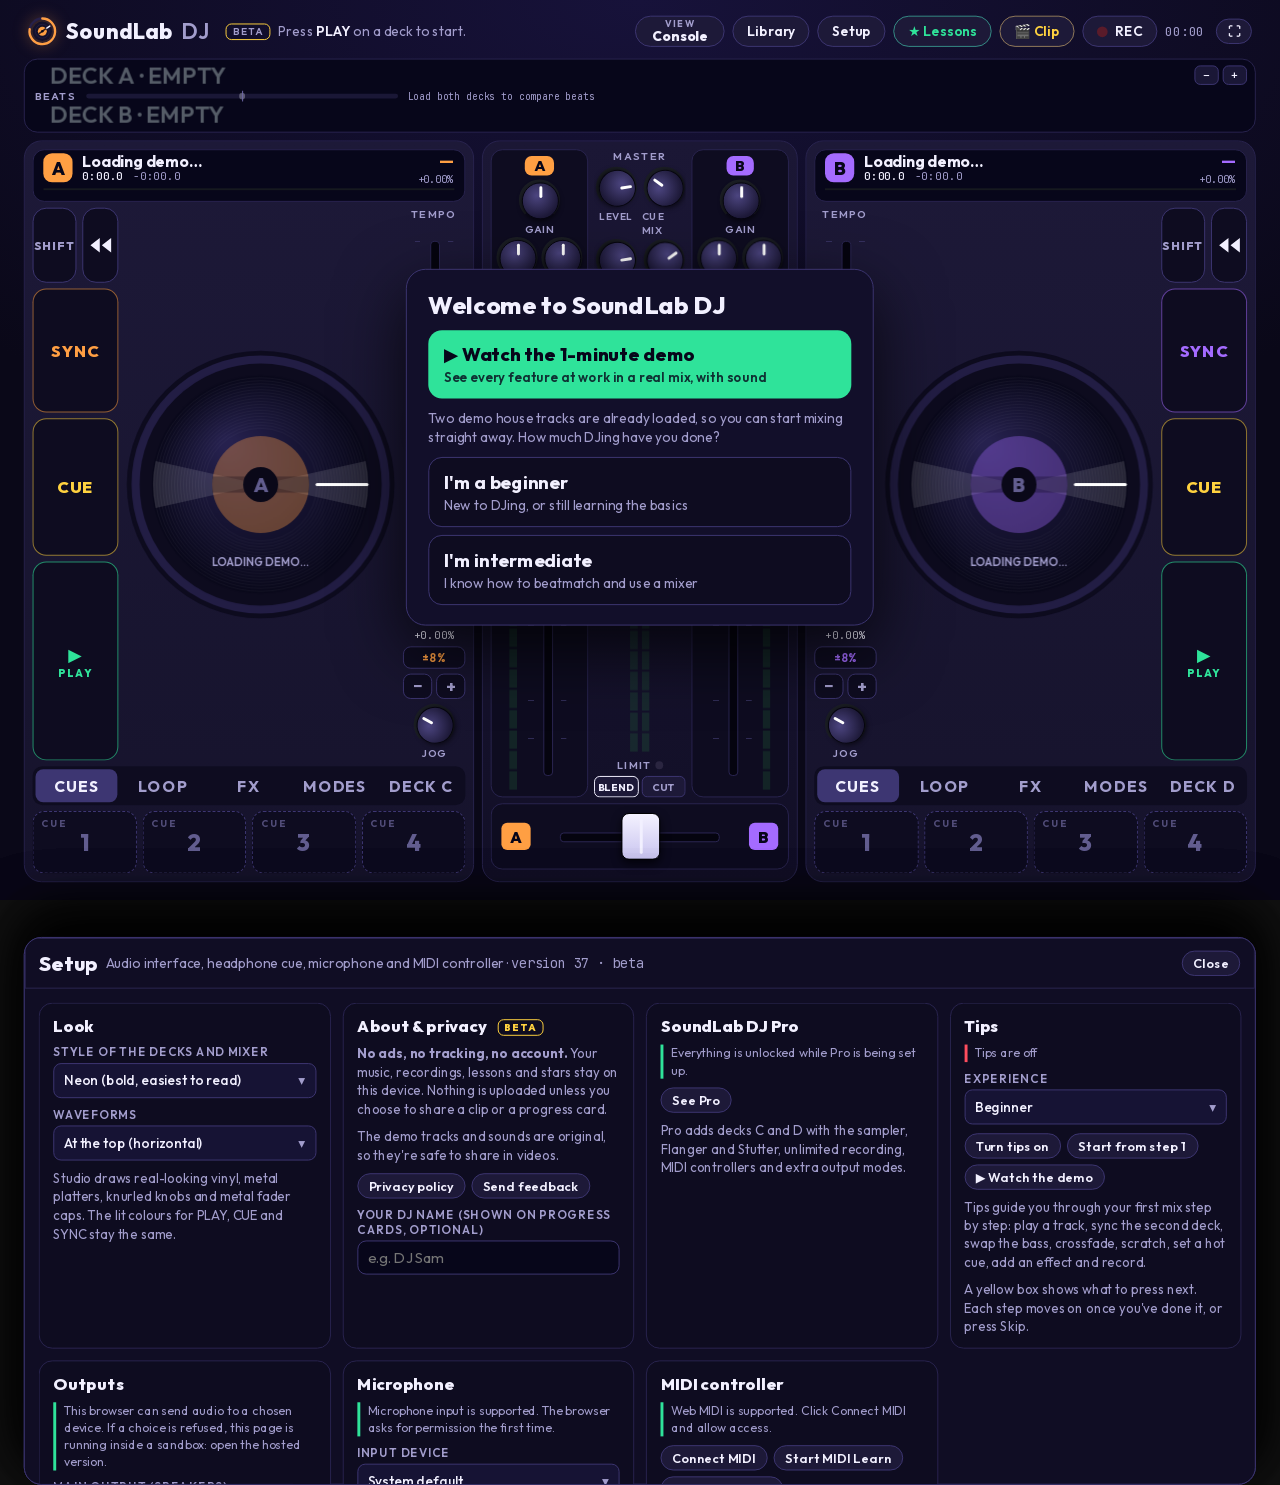
==== commit b18e56dd: "SoundLab DJ final build v37" ====
--- a/index.html
+++ b/index.html
@@ -28,7 +28,7 @@
 <title>SoundLab DJ</title>
 <meta name="claude:viewport-fit-sides" content="cover">
 <link rel="stylesheet" href="fonts/fonts.css">
-<style>:root{color-scheme:dark;--bg:#0a0818;--panel:#16132c;--panel-2:#1d1938;--well:#0e0c20;--edge:#2a2550;--edge-hi:#3d3672;--ink:#f2f0ff;--muted:#a29dcc;--dim:#625d8f;--a:#ff9f43;--b:#a46bff;--c:#35d0ff;--d:#ff6f9f;--go:#2fe39a;--cue:#ffd23f;--rec:#ff4d5e;--pfl:#ffd23f;--screen:#07061a;--f-ui:"Outfit","Avenir Next","Segoe UI",system-ui,sans-serif;--f-mono:"JetBrains Mono",ui-monospace,Menlo,monospace;--r:14px}body,html{height:100%}html{overscroll-behavior:none}body{position:fixed;inset:0;width:100%;touch-action:none;overscroll-behavior:none}.lib-main,.lib-side,.setup-body,.welcome{touch-action:pan-y;overscroll-behavior:contain;-webkit-overflow-scrolling:touch}[hidden]{display:none!important}body{background:radial-gradient(120% 90% at 50% 0,#17123a 0,var(--bg) 60%);color:var(--ink);font-family:var(--f-ui);overflow:hidden;box-sizing:border-box;padding-left:max(16px,env(safe-area-inset-left,0px));padding-right:max(16px,env(safe-area-inset-right,0px));padding-top:max(4px,env(safe-area-inset-top,0px));padding-bottom:max(10px,env(safe-area-inset-bottom,0px));-webkit-user-select:none;user-select:none;-webkit-tap-highlight-color:transparent}#fit{position:relative;width:100%;height:100%}#stage{position:absolute;left:0;top:0;width:1280px;height:800px;transform-origin:0 0;touch-action:none;box-sizing:border-box;padding:8px;display:grid;grid-template-rows:40px 76px minmax(0,1fr);gap:8px}#stage.short{grid-template-rows:78px minmax(0,1fr);gap:6px;padding:6px}.short .top{position:absolute;right:10px;top:8px;height:74px;z-index:3;display:grid;grid-auto-flow:column;grid-template-rows:1fr 1fr;gap:5px;padding:0}.short .top .brand,.short .top .rectime,.short .top .status{display:none}.short .top .tb{padding:0 16px;font-size:15px;display:flex;align-items:center;justify-content:center;height:100%;min-width:96px;box-sizing:border-box}.short .strips{padding-right:228px}.short .strips .zoom{display:none}.short .dhead{display:none}.short .deck{grid-template-rows:minmax(0,1fr) 40px 66px}#rotate{position:absolute;left:0;right:0;text-align:center;color:var(--muted);font-size:15px;letter-spacing:.04em}button{font-family:var(--f-ui);color:var(--ink);cursor:pointer;-webkit-appearance:none;appearance:none}[tabindex]:focus-visible,button:focus-visible,input:focus-visible,select:focus-visible{outline:2px solid #fff;outline-offset:2px}.lbl{font-size:11px;letter-spacing:.14em;text-transform:uppercase;color:var(--muted);font-weight:600}.mono{font-family:var(--f-mono);font-variant-numeric:tabular-nums}.top{display:flex;align-items:center;gap:8px;padding:0 4px;min-width:0}.brand{font-weight:800;font-size:22px;letter-spacing:.02em;display:flex;align-items:center;gap:9px;white-space:nowrap}.brand .mark{width:30px;height:30px;flex:none;filter:drop-shadow(0 0 8px rgba(255,159,67,.35))}.brand span{color:var(--muted);font-weight:600}.status{color:var(--muted);font-size:14px;flex:1;min-width:0;white-space:nowrap;overflow:hidden;text-overflow:ellipsis}.status b{color:var(--ink);font-weight:600}.tb{background:var(--panel-2);border:1px solid var(--edge-hi);border-radius:999px;padding:6px 14px;font-size:14px;font-weight:600;color:var(--ink);white-space:nowrap}.tb:hover{border-color:#5a52a0}.tb.on{border-color:var(--dc,var(--a));color:var(--dc,var(--a));box-shadow:0 0 12px -3px var(--dc,var(--a))}.tb.sm{padding:4px 11px;font-size:13px}.recbtn{display:flex;align-items:center;gap:8px}.recbtn .dot{width:11px;height:11px;border-radius:50%;background:#5a1b2a}.recbtn.live{border-color:var(--rec);color:var(--rec)}.recbtn.live .dot{background:var(--rec);box-shadow:0 0 10px var(--rec);animation:blink 1s steps(2) infinite}@keyframes blink{50%{opacity:.35}}@media (prefers-reduced-motion:reduce){.recbtn.live .dot{animation:none}}.rectime{font-family:var(--f-mono);font-size:13px;color:var(--muted);min-width:44px}#learnBtn.on{--dc:var(--pfl)}.strips{position:relative;display:grid;grid-template-rows:minmax(0,1fr) 10px minmax(0,1fr);gap:2px;background:var(--screen);border:1px solid var(--edge);border-radius:var(--r);padding:4px 6px;overflow:hidden;min-height:0}.strips canvas{width:100%;height:100%;display:block;min-width:0;min-height:0}.phase{position:relative;display:flex;align-items:center;gap:10px;padding:0 4px;min-height:0}.phase .bar{position:relative;flex:0 0 320px;height:5px;background:#1a1736;border-radius:3px}.phase .bar::after{content:"";position:absolute;left:50%;top:-3px;bottom:-3px;width:1px;background:#6f69a8}.phase .needle{position:absolute;top:-1px;bottom:-1px;width:6px;margin-left:-3px;border-radius:3px;background:var(--ink)}.phase .txt{font-family:var(--f-mono);font-size:10px;color:var(--muted);white-space:nowrap}.phase .txt.lock{color:var(--go)}.zoom{position:absolute;right:8px;top:6px;display:flex;gap:4px;z-index:2}.zoom button{background:#1a1736;border:1px solid var(--edge-hi);border-radius:6px;font-size:13px;padding:0 8px;line-height:18px}.mainrow{display:grid;grid-template-columns:462px 324px 462px;grid-template-rows:minmax(0,1fr);gap:8px;min-height:0}.deck{--dc:var(--a);position:relative;background:linear-gradient(180deg,var(--panel-2),var(--panel));border:1px solid var(--edge);border-radius:18px;padding:8px;box-sizing:border-box;min-height:0;display:grid;grid-template-columns:minmax(0,1fr);grid-template-rows:54px minmax(0,1fr) 40px 64px;gap:6px}.short .deck{gap:5px;padding:6px}.dhead{position:relative;display:grid;grid-template-columns:auto minmax(0,1fr) auto;grid-template-rows:minmax(0,1fr) 12px;column-gap:10px;row-gap:3px;background:var(--screen);border:1px solid var(--edge);border-radius:12px;padding:5px 10px 6px}.dl{grid-row:1;width:30px;height:30px;border-radius:9px;background:var(--dc);color:var(--screen);font-weight:800;font-size:19px;display:grid;place-items:center;align-self:center}.ti{min-width:0;align-self:center}.title{font-size:16px;font-weight:700;white-space:nowrap;overflow:hidden;text-overflow:ellipsis;line-height:1.15}.sub{display:flex;gap:10px;font-family:var(--f-mono);font-size:11px;color:var(--muted);white-space:nowrap;overflow:hidden}.sub b{color:var(--ink);font-weight:500}.bpmbox{background:0 0;border:0;padding:0 2px;text-align:right;line-height:1;align-self:center;display:flex;flex-direction:column;align-items:flex-end;gap:2px}.bpmbox b{font-family:var(--f-mono);font-size:22px;font-weight:700;color:var(--dc)}.bpmbox span{font-family:var(--f-mono);font-size:10.5px;color:var(--muted)}.bpmbox em{font-style:normal;font-size:9.5px;font-weight:700;letter-spacing:.12em;color:var(--screen);background:var(--go);border-radius:4px;padding:1px 5px;display:none}.bpmbox em.on{display:block}.ov{grid-column:1/-1;width:100%;height:12px;display:block;min-width:0;cursor:pointer;touch-action:none}.gridpop{position:absolute;right:8px;top:calc(100% + 6px);z-index:8;background:#1f1a40;border:1px solid var(--edge-hi);border-radius:12px;padding:8px;display:grid;grid-template-columns:1fr 1fr;gap:6px;box-shadow:0 14px 30px rgba(0,0,0,.6);width:220px}.gridpop span{grid-column:1/-1;font-size:12px;color:var(--muted)}.gridpop button{background:var(--well);border:1px solid var(--edge-hi);border-radius:9px;padding:8px 0;font-size:14px;font-weight:600}.dbody{display:flex;gap:8px;min-height:0}.side-R .dbody{flex-direction:row-reverse}.tcol{width:88px;display:flex;flex-direction:column;gap:6px;min-height:0}.tbtn{border-radius:14px;border:1.5px solid var(--edge-hi);background:var(--well);font-weight:800;font-size:17px;letter-spacing:.06em;touch-action:none;min-height:0;padding:0}.tbtn.shift{flex:.55;font-size:12px;color:var(--muted);letter-spacing:.12em}.tbtn.shift.on{background:var(--ink);color:var(--screen)}.tbtn.sync{flex:.9;color:var(--dc);border-color:color-mix(in srgb,var(--dc) 55%,transparent)}.tbtn.sync.on{background:var(--dc);color:var(--screen);box-shadow:0 0 18px -4px var(--dc)}.tbtn.cue{flex:1;color:var(--cue);border-color:color-mix(in srgb,var(--cue) 55%,transparent)}.tbtn.cue.on{background:var(--cue);color:var(--screen)}.tbtn.play{flex:1.45;color:var(--go);border-color:color-mix(in srgb,var(--go) 60%,transparent);font-size:18px}.tbtn.play.on{background:var(--go);color:var(--screen);box-shadow:0 0 22px -4px var(--go)}.tbtn.play small{display:block;font-size:11px;letter-spacing:.14em}.jogbox{flex:1;display:flex;align-items:center;justify-content:center;min-width:0;min-height:0}.jog{width:260px;height:260px;touch-action:none;cursor:grab;display:block;border-radius:50%}.tempo{width:64px;display:flex;flex-direction:column;align-items:center;gap:5px;min-height:0}.tfw{flex:1 1 0;min-height:44px}.tempo .tv{background:0 0;border:0;font-family:var(--f-mono);font-size:11px;color:var(--ink);padding:0}.tempo .rngb{width:100%;background:var(--well);border:1px solid var(--edge-hi);border-radius:8px;font-size:12px;padding:3px 0;color:var(--dc);font-weight:600}.bendrow{display:flex;gap:4px;width:100%}.bendrow button{flex:1;background:var(--well);border:1px solid var(--edge-hi);border-radius:8px;font-size:17px;font-weight:700;padding:0;line-height:24px;color:var(--muted)}.ptabs{display:grid;grid-template-columns:repeat(5,1fr);gap:4px;background:var(--well);border-radius:10px;padding:3px}.ptabs button{background:0 0;border:0;border-radius:8px;font-size:16px;font-weight:700;letter-spacing:.08em;text-transform:uppercase;color:var(--muted)}.ptabs button.on{background:var(--edge-hi);color:var(--ink)}.ptabs button .dot{display:inline-block;width:6px;height:6px;border-radius:50%;background:var(--go);margin-left:5px;vertical-align:middle}.panel{min-height:0;display:grid}.pane{display:flex;gap:6px;min-height:0}.pbtn{flex:1;border-radius:12px;border:1px solid var(--edge-hi);background:var(--well);font-size:16px;font-weight:700;color:var(--ink);min-width:0;padding:0 4px;touch-action:none}.pbtn.on{background:var(--dc);border-color:var(--dc);color:var(--screen);box-shadow:0 0 14px -4px var(--dc)}.pbtn.go.on{background:var(--go);border-color:var(--go)}.pbtn small{display:block;font-size:10px;font-weight:600;letter-spacing:.1em;opacity:.75}.lsize{flex:0 0 54px;display:grid;place-items:center;font-family:var(--f-mono);font-size:18px;font-weight:700;background:var(--screen);border-radius:12px;border:1px solid var(--edge)}.lsize small{font-size:9px;color:var(--muted);font-family:var(--f-ui);letter-spacing:.12em;margin-top:-8px}.pad{position:relative;flex:1;border-radius:12px;border:1.5px dashed var(--edge-hi);background:var(--well);font-size:24px;font-weight:800;color:var(--dim);touch-action:none}.pad.set{border-style:solid;background:var(--pc);border-color:var(--pc);color:var(--screen);box-shadow:0 0 14px -4px var(--pc)}.pad small{position:absolute;left:8px;top:5px;font-size:10px;font-weight:700;letter-spacing:.12em;opacity:.8}.fxt{flex:0 0 96px;border-radius:12px;border:1px solid var(--edge-hi);background:var(--screen);display:flex;flex-direction:column;align-items:flex-start;justify-content:center;padding:0 10px;text-align:left}.fxt span{font-size:10px;letter-spacing:.14em;color:var(--muted);font-weight:700}.fxt b{font-size:16px;color:var(--dc);letter-spacing:.04em}.fxk{display:flex;gap:10px;align-items:center;padding:0 2px}.fxv{flex:1;align-self:center;font-family:var(--f-mono);font-size:11px;color:var(--muted);text-align:center;min-width:0;overflow:hidden;text-overflow:ellipsis;white-space:nowrap}.fxon{flex:0 0 74px}.xdeck{align-items:stretch}.xplay{flex:0 0 52px;border-radius:12px;border:1.5px solid color-mix(in srgb,var(--go) 60%,transparent);background:var(--well);color:var(--go);font-size:20px;font-weight:800;touch-action:none}.xplay.on{background:var(--go);color:var(--screen)}.xinfo{flex:1;min-width:0;border-radius:12px;border:1px solid var(--edge-hi);background:var(--screen);display:flex;flex-direction:column;justify-content:center;gap:4px;padding:0 10px;text-align:left}.xinfo b{font-size:14px;white-space:nowrap;overflow:hidden;text-overflow:ellipsis;color:var(--xc)}.xbar{display:block;height:4px;background:#221d44;border-radius:2px;overflow:hidden}.xbar i{display:block;height:100%;width:0;background:var(--xc)}.xinfo small{font-family:var(--f-mono);font-size:10.5px;color:var(--muted);white-space:nowrap}.xsync{flex:0 0 50px;border-radius:12px;border:1.5px solid color-mix(in srgb,var(--xc) 55%,transparent);background:var(--well);font-weight:800;font-size:12px;color:var(--xc)}.xsync.on{background:var(--xc);color:var(--screen)}.xfxt{flex:0 0 72px}.xfxt b{color:var(--xc);font-size:14px}.xdeck .knob-wrap{justify-content:center}.xrow{flex:1;display:flex;gap:6px;min-width:0}.xmode{flex:0 0 66px;display:flex;flex-direction:column;gap:4px}.xmode button{flex:1;border-radius:9px;border:1px solid var(--edge-hi);background:var(--well);font-size:10.5px;font-weight:800;letter-spacing:.08em;color:var(--muted);padding:0}.xmode button.on{background:var(--xc);border-color:var(--xc);color:var(--screen)}.xio{flex:0 0 62px;display:flex;flex-direction:column;gap:4px}.xio button{flex:1;border-radius:9px;border:1.5px solid var(--edge-hi);background:var(--well);font-size:13px;font-weight:800;color:var(--ink);padding:0;line-height:1;touch-action:none}.xio button small{display:block;font-size:8.5px;font-weight:600;color:var(--muted);letter-spacing:.06em;margin-top:1px}.xio button.on{background:var(--cue);border-color:var(--cue);color:var(--screen)}.xio button.on small{color:var(--screen)}.spad{flex:1;min-width:0;border-radius:12px;border:1.5px dashed var(--edge-hi);background:var(--well);color:var(--dim);font-weight:800;font-size:17px;padding:2px 4px;touch-action:none;display:flex;flex-direction:column;align-items:center;justify-content:center;gap:1px;overflow:hidden}.spad small{font-size:9.5px;font-weight:600;letter-spacing:.04em;white-space:nowrap;overflow:hidden;text-overflow:ellipsis;max-width:100%}.spad.set{border-style:solid;border-color:var(--xc);color:var(--xc);background:color-mix(in srgb,var(--xc) 14%,var(--well))}.spad.hit{background:var(--xc);color:var(--screen)}.dropping{outline:2px dashed var(--dc);outline-offset:-4px}.fader{position:relative;touch-action:none;cursor:pointer}.fader-v{width:46px}.fader-h{height:52px}.f-track{position:absolute;background:#05040f;border:1px solid #2c2754;border-radius:4px}.fader-v .f-track{left:50%;width:8px;margin-left:-4px;top:15px;bottom:15px}.fader-h .f-track{top:50%;height:8px;margin-top:-4px;left:20px;right:20px}.f-ticks{position:absolute;pointer-events:none;opacity:.55;left:3px;right:3px;top:15px;bottom:15px;background:repeating-linear-gradient(180deg,#4b4580 0 1px,transparent 1px 10%);-webkit-mask:linear-gradient(90deg,#000 0 6px,transparent 6px calc(100% - 6px),#000 calc(100% - 6px));mask:linear-gradient(90deg,#000 0 6px,transparent 6px calc(100% - 6px),#000 calc(100% - 6px))}.f-cap{position:absolute;border-radius:8px;background:linear-gradient(180deg,#f4f2ff,#c9c4ef);border:1px solid #000;box-shadow:0 4px 10px rgba(0,0,0,.6)}.fader-v .f-cap{left:0;right:0;height:30px;margin-top:-15px}.fader-h .f-cap{top:2px;bottom:2px;width:38px;margin-left:-19px}.f-cap::after{content:"";position:absolute;background:var(--dc,#7b72c9);border-radius:2px}.fader-v .f-cap::after{left:5px;right:5px;top:50%;height:3px;margin-top:-1.5px}.fader-h .f-cap::after{top:5px;bottom:5px;left:50%;width:3px;margin-left:-1.5px}.knob-wrap{display:flex;flex-direction:column;align-items:center;gap:2px}.knob{width:42px;height:42px;border-radius:50%;position:relative;touch-action:none;cursor:ns-resize;padding:3px;box-sizing:border-box;background:#1f1a40}.knob.sm{width:42px;height:42px}.knob-cap{width:100%;height:100%;border-radius:50%;background:radial-gradient(circle at 40% 35%,#4c4580,#1d1938 72%);border:1px solid #06050f;position:relative;box-shadow:0 2px 5px rgba(0,0,0,.6)}.knob-cap i{position:absolute;left:50%;top:3px;width:3px;height:12px;margin-left:-1.5px;border-radius:2px;background:#fff}.knob-wrap .lbl{font-size:10.5px;letter-spacing:.06em}.mixer{background:linear-gradient(180deg,#1b1735,#120f27);border:1px solid var(--edge);border-radius:18px;padding:8px;box-sizing:border-box;min-height:0;display:grid;grid-template-columns:1fr 94px 1fr;grid-template-rows:minmax(0,1fr) 72px;gap:6px}.short .mixer{padding:6px 6px 10px;gap:5px;grid-template-rows:minmax(0,1fr) 70px}.mx-ch{--dc:var(--a);display:flex;flex-direction:column;align-items:center;gap:4px;background:var(--well);border:1px solid var(--edge);border-radius:12px;padding:6px 4px;min-height:0;overflow:hidden}.mx-head{font-size:15px;font-weight:800;color:var(--screen);background:var(--dc);border-radius:7px;padding:0 9px;line-height:20px}.knobs{display:grid;grid-template-columns:1fr 1fr;gap:1px 4px;justify-items:center}.knobs>.knob-wrap:first-child{grid-column:1/-1}.pfl{background:var(--panel-2);border:1px solid var(--edge-hi);border-radius:8px;font-size:12px;font-weight:800;letter-spacing:.12em;padding:4px 14px;color:var(--muted)}.pfl.on{background:var(--pfl);border-color:var(--pfl);color:var(--screen);box-shadow:0 0 12px -3px var(--pfl)}.mx-fd{display:flex;gap:8px;align-items:stretch;flex:1 1 0;min-height:0;overflow:hidden}.mx-fd .chf{height:100%}.vu{width:8px;height:100%;display:block;min-height:0}.mx-master{display:flex;flex-direction:column;align-items:center;gap:4px;min-height:0;overflow:hidden}.mknobs{display:grid;grid-template-columns:1fr 1fr;gap:2px 4px;justify-items:center}.mx-master .vus{display:flex;gap:4px;flex:1 1 0;min-height:0;padding:2px 0;overflow:hidden}.micb{background:var(--panel-2);border:1px solid var(--edge-hi);border-radius:8px;font-size:12px;font-weight:800;letter-spacing:.12em;padding:4px 12px;color:var(--muted)}.micb.on{background:var(--rec);border-color:var(--rec);color:#fff}.curve{display:flex;gap:3px;width:100%}.curve button{flex:1;background:var(--panel-2);border:1px solid var(--edge-hi);border-radius:6px;font-size:10.5px;padding:3px 0;color:var(--muted);font-weight:700}.curve button.on{color:var(--ink);border-color:var(--ink)}.mx-xf{grid-column:1/-1;display:flex;align-items:center;gap:10px;padding:0 10px;margin-bottom:4px;background:var(--well);border:1px solid var(--edge);border-radius:12px;touch-action:none}.mx-xf .xl{font-size:17px;font-weight:800;width:30px;height:28px;border-radius:6px;display:grid;place-items:center;color:var(--screen)}.mx-xf .fader{flex:1}.vbtn{display:flex;flex-direction:column;align-items:center;justify-content:center;line-height:1.05;padding:3px 14px;min-width:92px}.vbtn small{font-size:9.5px;letter-spacing:.16em;color:var(--muted);font-weight:700}.vbtn span{font-weight:800}.short .top .vbtn{grid-row:span 2;flex-direction:column;font-size:17px}.short .top .vbtn small{font-size:11px}.viewpop{position:absolute;right:10px;top:54px;z-index:40;width:350px;background:#1f1a40;border:1px solid var(--edge-hi);border-radius:16px;box-shadow:0 18px 50px rgba(0,0,0,.7);padding:8px;display:flex;flex-direction:column;gap:6px}.short .viewpop{top:88px}.viewpop[hidden]{display:none}.viewpop button{display:flex;flex-direction:column;align-items:flex-start;gap:2px;text-align:left;background:var(--well);border:1.5px solid var(--edge-hi);border-radius:12px;padding:9px 14px}.short .viewpop{gap:4px;padding:6px}.short .viewpop button{padding:6px 14px}.short .viewpop button b{font-size:17px}.viewpop button b{font-size:19px}.viewpop button span{font-size:13px;color:var(--muted)}.viewpop button.on{border-color:var(--go)}.viewpop button.on b::after{content:' ✓';color:var(--go)}#stage.v-mixer .mainrow{grid-template-columns:200px minmax(0,1fr) 200px;gap:8px}#stage.v-mixer.short .mainrow{grid-template-columns:184px minmax(0,1fr) 184px;gap:6px}#stage.v-mixer #dkL{grid-column:1;grid-row:1}#stage.v-mixer .mixer{grid-column:2;grid-row:1;grid-template-columns:minmax(0,1fr) minmax(0,1fr);grid-template-rows:minmax(0,1fr) 92px;gap:10px;padding:10px}#stage.v-mixer.short .mixer{grid-template-rows:minmax(0,1fr) 72px;gap:8px;padding:8px}#stage.v-mixer #dkR{grid-column:3;grid-row:1}#stage.v-mixer .mx-master{display:none}#stage.v-mixer .mx-ch{display:grid;grid-template-columns:minmax(0,1fr) auto;grid-template-rows:auto minmax(0,1fr) auto;align-items:center;justify-items:center;gap:6px 14px;padding:8px 12px}#stage.v-mixer #mxR{grid-template-columns:auto minmax(0,1fr)}#stage.v-mixer .mx-head{grid-column:1/-1;font-size:20px;line-height:28px;padding:0 16px;border-radius:9px}#stage.v-mixer .knobs{grid-row:2/4;grid-column:1;grid-template-columns:repeat(2,1fr);gap:10px 22px;align-self:center}#stage.v-mixer #mxR .knobs{grid-column:2}#stage.v-mixer .mx-fd{grid-row:2;grid-column:2;height:100%;gap:10px}#stage.v-mixer #mxR .mx-fd,#stage.v-mixer #mxR .pfl{grid-column:1}#stage.v-mixer .mx-ch .pfl{grid-row:3;grid-column:2;font-size:13px;padding:6px 16px}#stage.v-mixer .knob{width:120px;height:120px;padding:6px}#stage.v-mixer.short .knob{width:84px;height:84px;padding:4px}#stage.v-mixer.short .knobs{gap:2px 22px}#stage.v-mixer.short .knob-wrap{gap:0}#stage.v-mixer.short .mx-head{font-size:17px;line-height:22px}#stage.v-mixer .knob-cap i{top:7%;height:26%;width:5px;margin-left:-2.5px}#stage.v-mixer .knob-wrap{gap:3px}#stage.v-mixer .knob-wrap .lbl{font-size:13px}#stage.v-mixer .vu{width:12px}#stage.v-mixer .fader-v{width:78px}#stage.v-mixer .fader-v .f-track{width:10px;margin-left:-5px}#stage.v-mixer .fader-v .f-cap{height:40px;margin-top:-20px;border-radius:9px}#stage.v-mixer .mx-xf{justify-self:center;width:min(440px,70%);box-sizing:border-box;margin:0;gap:10px;padding:0 12px}#stage.v-mixer .mx-xf .xl{font-size:20px;width:38px;height:36px;border-radius:8px}#stage.v-mixer .deck{grid-template-rows:minmax(0,1fr);padding:8px}#stage.v-mixer .deck>:not(.panel){display:none}#stage.v-mixer .deck .panel{display:flex}#stage.v-mixer .deck .pane{display:none!important}#stage.v-mixer .deck .pane[data-pane=fx]{display:flex!important;flex-direction:column;align-items:stretch;gap:8px;flex:1}#stage.v-mixer .deck .fxt{flex:0 0 64px;padding:0 12px}#stage.v-mixer .deck .fxt span{font-size:11px}#stage.v-mixer .deck .fxt b{font-size:20px}#stage.v-mixer .deck .fxk{flex:1;flex-direction:column;justify-content:space-evenly;gap:4px;min-height:0}#stage.v-mixer .deck .fxk .knob{width:96px;height:96px;padding:5px}#stage.v-mixer.short .deck .fxk .knob{width:70px;height:70px;padding:4px}#stage.v-mixer .deck .fxk .knob-wrap .lbl{font-size:12px}#stage.v-mixer .deck .fxv{flex:0 0 auto;font-size:11px;white-space:normal;text-align:center}#stage.v-mixer .deck .fxon{flex:0 0 58px;font-size:19px}#stage.v-mixer.short .deck .fxt{flex-basis:54px}#stage.v-mixer.short .deck .fxon{flex-basis:50px}#stage.v-mixer .mx-ch{container-type:size}#stage.v-mixer .mx-ch .knobs .knob{width:min(120px,calc((100cqh - 132px)/ 3),calc((100cqw - 172px)/ 2));height:min(120px,calc((100cqh - 132px)/ 3),calc((100cqw - 172px)/ 2))}#stage.v-mixer .deck .pane[data-pane=fx]{container-type:size}#stage.v-mixer .deck .pane[data-pane=fx] .fxk .knob{width:min(96px,calc((100cqh - 250px)/ 3),calc(100cqw - 24px));height:min(96px,calc((100cqh - 250px)/ 3),calc(100cqw - 24px))}#stage.v-plat .mainrow{grid-template-columns:minmax(0,1fr) 250px minmax(0,1fr)}#stage.v-plat .mx-xf{gap:6px;padding:0 6px}#stage.v-plat .mx-xf .xl{width:30px;font-size:19px}#stage.v-plat .fader-h .f-cap{width:44px;margin-left:-22px}#stage.v-plat .deck{grid-template-rows:minmax(0,1fr) 72px;padding:6px}#stage.v-plat.short .deck{grid-template-rows:minmax(0,1fr) 66px}#stage.v-plat .deck>:not(.dbody):not(.panel),#stage.v-plat .tempo{display:none}#stage.v-plat .deck .pane{display:none!important}#stage.v-plat .deck .pane[data-pane=cues]{display:flex!important}#stage.v-plat .mixer{grid-template-columns:minmax(0,1fr);grid-template-rows:minmax(0,1fr) 120px;background:0 0;border:0;padding:0}#stage.v-plat .mx-ch,#stage.v-plat .mx-master{display:none}#stage.v-plat .mx-xf{grid-row:2;margin:0;gap:10px;padding:0 10px}#stage.v-mixer .fader-h,#stage.v-plat .fader-h{height:84px}#stage.v-mixer.short .fader-h{height:60px}#stage.v-mixer .fader-h .f-track,#stage.v-plat .fader-h .f-track{height:10px;margin-top:-5px}#stage.v-mixer .fader-h .f-cap,#stage.v-plat .fader-h .f-cap{width:62px;margin-left:-31px;border-radius:10px}#stage.v-cd .mainrow,#stage.v-samp .mainrow{grid-template-columns:minmax(0,1fr) minmax(0,1fr)}#stage.v-cd .mixer,#stage.v-samp .mixer{display:none}#stage.v-cd .deck,#stage.v-samp .deck{grid-template-rows:minmax(0,1fr);padding:10px}#stage.v-cd .deck>:not(.panel),#stage.v-samp .deck>:not(.panel){display:none}#stage.v-cd .deck .pane,#stage.v-samp .deck .pane{display:none!important}#stage.v-cd .deck .pane.xdeck,#stage.v-samp .deck .pane.xdeck{display:grid!important;grid-template-columns:minmax(0,1fr) 168px;gap:10px;min-height:0}#stage.v-cd .xdeck::before,#stage.v-samp .xdeck::before{grid-area:head;content:attr(data-name);font-size:22px;font-weight:800;color:var(--xc);letter-spacing:.02em;line-height:1}#stage.v-cd .xdeck>[id^=xg],#stage.v-samp .xdeck>[id^=xg]{grid-area:gain;display:flex;align-items:center;justify-content:center;background:var(--well);border:1px solid var(--edge);border-radius:14px;min-height:0}#stage.v-cd .xdeck>[id^=xg] .knob{width:128px;height:128px;padding:6px}#stage.v-samp .xdeck>[id^=xg] .knob{width:96px;height:96px;padding:5px}#stage.v-cd .xdeck .knob-cap i,#stage.v-samp .xdeck .knob-cap i{top:7%;height:26%;width:5px;margin-left:-2.5px}#stage.v-cd .xdeck .knob-wrap .lbl,#stage.v-samp .xdeck .knob-wrap .lbl{font-size:13px}#stage.v-cd .xdeck{grid-template-rows:auto minmax(0,1fr);grid-template-areas:"head head" "main gain"}#stage.v-cd .xmode,#stage.v-cd .xpads{display:none!important}#stage.v-cd .xtrack{grid-area:main;display:grid!important;grid-template-columns:1.25fr 1fr 1fr;grid-template-rows:96px minmax(0,1fr) minmax(0,1fr);grid-template-areas:"info info info" "play sync fxt" "play sync xa";gap:10px;min-height:0}#stage.v-cd .xplay{grid-area:play;font-size:60px;border-radius:18px;border-width:2px}#stage.v-cd .xinfo{grid-area:info;padding:0 16px;gap:8px;border-radius:14px}#stage.v-cd .xinfo b{font-size:22px}#stage.v-cd .xinfo small{font-size:13px}#stage.v-cd .xbar{height:8px;border-radius:4px}#stage.v-cd .xsync{grid-area:sync;font-size:24px;border-radius:16px;border-width:2px}#stage.v-cd .xfxt{grid-area:fxt;border-radius:14px;padding:0 14px}#stage.v-cd .xfxt span{font-size:12px}#stage.v-cd .xfxt b{font-size:22px}#stage.v-cd .xtrack>[id^=xa]{grid-area:xa;display:flex;align-items:center;justify-content:center;background:var(--well);border:1px solid var(--edge);border-radius:14px;min-height:0}#stage.v-cd .xtrack>[id^=xa] .knob{width:96px;height:96px;padding:5px}#stage.v-cd.short .xtrack>[id^=xa] .knob{width:70px;height:70px;padding:4px}#stage.v-cd.short .xtrack{grid-template-rows:78px minmax(0,1fr) minmax(0,1fr)}#stage.v-samp .xdeck{grid-template-rows:auto 54px auto minmax(0,1fr);grid-template-areas:"head head" "pads src" "pads fx" "pads gain"}#stage.v-samp .xmode{grid-area:src;display:flex;flex-direction:row}#stage.v-samp .xmode [data-x=mpads],#stage.v-samp .xmode [data-x=mtrack]{display:none!important}#stage.v-samp .xmode [data-x=msrc]{font-size:15px;border-radius:12px}#stage.v-samp .xpads{grid-area:pads;display:grid!important;grid-template-columns:118px minmax(0,1fr) minmax(0,1fr);grid-template-rows:minmax(0,1fr) minmax(0,1fr);gap:10px;min-height:0}#stage.v-samp .xio{grid-row:1/3;gap:10px}#stage.v-samp .xio button{font-size:28px;border-radius:16px;border-width:2px}#stage.v-samp .xio button small{font-size:12px;margin-top:6px}#stage.v-samp .spad{font-size:38px;border-radius:18px;border-width:2px}#stage.v-samp .spad small{font-size:14px;margin-top:4px}#stage.v-samp .xtrack{grid-area:fx;display:grid!important;grid-template-columns:1fr;grid-template-rows:54px auto;gap:6px}#stage.v-samp .xtrack>.xinfo,#stage.v-samp .xtrack>.xplay,#stage.v-samp .xtrack>.xsync{display:none}#stage.v-samp .xfxt{border-radius:12px;padding:0 12px}#stage.v-samp .xfxt b{font-size:18px}#stage.v-samp .xtrack>[id^=xa]{display:flex;justify-content:center}#stage.v-samp .xtrack>[id^=xa] .knob{width:84px;height:84px;padding:4px}#stage.v-samp.short .xtrack>[id^=xa] .knob{width:64px;height:64px;padding:3px}#stage.v-samp.short .xdeck>[id^=xg] .knob{width:72px;height:72px;padding:4px}.lesbtn{color:var(--go);border-color:color-mix(in srgb,var(--go) 50%,var(--edge-hi))}.short .strips{padding-right:440px}.les-grid{display:grid;grid-template-columns:repeat(3,minmax(0,1fr));gap:10px;padding:12px 14px;height:calc(100% - 52px);box-sizing:border-box;overflow:auto;align-content:start}.les-top{grid-column:1/-1;display:grid;grid-template-columns:1.4fr 1fr;gap:10px}.les-lv,.les-wk{background:var(--well);border:1.5px solid var(--edge-hi);border-radius:14px;padding:12px 14px;display:flex;flex-direction:column;gap:6px;min-width:0}.les-wk{border-color:color-mix(in srgb,#ff9f43 55%,var(--edge-hi))}.les-lv b,.les-wk b{font-size:24px}.les-lv small{color:var(--muted);font-size:13px}.les-wk p{margin:0;font-size:13px;color:var(--muted);line-height:1.4}.les-wk .st{color:var(--pfl);letter-spacing:2px}.lvbar{height:10px;border-radius:5px;background:#221d44;overflow:hidden}.lvbar i{display:block;height:100%;background:linear-gradient(90deg,var(--go),#ffd23f)}.badges{display:flex;flex-wrap:wrap;gap:6px;margin:2px 0 4px}.bdg{display:flex;align-items:center;gap:4px;font-size:16px;padding:3px 9px;border-radius:999px;background:#17133a;border:1px solid var(--edge);filter:grayscale(1);opacity:.45}.bdg em{font-style:normal;font-size:11.5px;font-weight:700;color:var(--muted)}.bdg.on{filter:none;opacity:1;border-color:var(--pfl)}.bdg.on em{color:var(--ink)}.les-top .row{display:flex;gap:8px}.les-top .tb{align-self:flex-start}.wkgo{background:#ff9f43;border-color:#ff9f43;color:var(--screen);font-weight:800}.les-h{grid-column:1/-1;margin:4px 2px 0;font-size:13px;letter-spacing:.14em;text-transform:uppercase;color:var(--muted)}.namefld{display:flex;flex-direction:column;gap:4px;font-size:13px;color:var(--muted)}.namefld input{background:var(--screen);border:1px solid var(--edge-hi);border-radius:9px;color:var(--ink);font:15px var(--f-ui);padding:7px 10px}.kc{padding:1px 7px;border-radius:6px}.kc.kok{background:color-mix(in srgb,var(--go) 22%,transparent);color:var(--go)}.kc.kno{color:#ff9f43}.betatag{display:inline-block;font-size:10px;font-weight:800;letter-spacing:.12em;color:#ffd23f;border:1.5px solid #ffd23f;border-radius:6px;padding:1px 6px;margin-left:8px;vertical-align:middle}.card .row a.tb{text-decoration:none;display:inline-flex;align-items:center}.les-card{text-align:left;background:var(--well);border:1.5px solid var(--edge-hi);border-radius:14px;padding:10px 14px;display:flex;flex-direction:column;gap:3px;min-width:0}.les-card .n{font-size:11px;letter-spacing:.12em;text-transform:uppercase;color:var(--muted);font-weight:700}.les-card b{font-size:18px}.les-card p{margin:0;font-size:13px;color:var(--muted);line-height:1.35}.les-card .st{color:var(--pfl);font-size:20px;letter-spacing:3px;margin-top:2px}.les-card.done{border-color:color-mix(in srgb,var(--go) 55%,var(--edge-hi))}.tip.les{width:320px;border-color:var(--go);box-shadow:0 12px 40px rgba(0,0,0,.7),0 0 18px -6px var(--go);z-index:37}.tip.les::after{border-color:var(--go)}.tip.les:not(.above):not(.below)::after{display:none}.tip.les .tip-n,.tip.les p b{color:var(--go)}.les-ring{border-color:var(--go);box-shadow:0 0 0 4px rgba(46,229,157,.2),0 0 18px var(--go)}.les-res{display:flex;flex-direction:column;gap:8px}.les-stars{font-size:38px;letter-spacing:6px;color:var(--pfl);text-align:center;line-height:1.1}.les-res p{text-align:center;font-size:14px!important;color:var(--muted)!important}.les-next{background:var(--go);color:var(--screen);border-color:var(--go)}.xlock{display:none}#stage.v-plat .xlock{display:flex;grid-row:1;flex-direction:column;gap:7px;background:var(--well);border:1px solid var(--edge);border-radius:14px;padding:8px;min-height:0}.xl-row{display:flex;gap:6px;align-items:center}.xl-row>span{font-size:10.5px;font-weight:700;letter-spacing:.1em;text-transform:uppercase;color:var(--muted);white-space:nowrap;padding:0 2px}.xl-row button{flex:1;border-radius:11px;border:1.5px solid var(--edge-hi);background:var(--panel-2);font-weight:800;font-size:13px;letter-spacing:.05em;padding:10px 0;color:var(--muted)}.xl-row button.on{background:var(--ink);border-color:var(--ink);color:var(--screen)}.xl-row button[data-sc=battle].on{background:var(--rec);border-color:var(--rec);color:#fff}.xl-deck button[data-sd=A].on{background:var(--a);border-color:var(--a)}.xl-deck button[data-sd=B].on{background:var(--b);border-color:var(--b)}.xl-mode button{font-size:11.5px;padding:8px 0}.xl-cut{display:none;align-items:center;gap:8px;font-size:10.5px;font-weight:700;letter-spacing:.1em;text-transform:uppercase;color:var(--muted)}.xl-cut input{flex:1;accent-color:var(--rec);min-width:0}.xl-cut b{font-size:12px;color:var(--ink);width:30px;text-align:right}.cutpad{display:none;flex:1;min-height:70px;border-radius:14px;border:2px dashed color-mix(in srgb,var(--sc) 70%,transparent);background:color-mix(in srgb,var(--sc) 10%,var(--panel-2));flex-direction:column;align-items:center;justify-content:center;touch-action:none;user-select:none;-webkit-user-select:none;cursor:pointer}.cutpad b{font-size:21px;font-weight:900;letter-spacing:.08em;color:var(--sc)}.cutpad small{font-size:11px;color:var(--muted);font-weight:600}.cutpad.on{background:var(--sc);border-style:solid}.cutpad.on b,.cutpad.on small{color:var(--screen)}.xlock.battle .xl-cut{display:flex}.xlock.tr .cutpad{display:flex}.trbtn i{font-style:normal;font-size:11px;opacity:.8;margin-left:4px}.xl-row .trbtn.on{background:var(--go);border-color:var(--go);color:var(--screen)}.xl-mode .xm2{font-size:9.5px;line-height:1.15;padding:5px 0}.xlock p{margin:0;font-size:11.5px;line-height:1.35;color:var(--muted);text-align:center;flex:1;display:flex;align-items:center}.xlock.battle p,.xlock.tr p{display:none}.clipbtn{color:#ffd23f;border-color:color-mix(in srgb,#ffd23f 45%,var(--edge-hi))}.clipbtn.live{background:var(--rec);border-color:var(--rec);color:#fff}.clipsheet{position:absolute;inset:0;z-index:64;background:rgba(6,5,16,.88);display:flex;align-items:center;justify-content:center;gap:28px;padding:16px;box-sizing:border-box}.clipsheet[hidden]{display:none}.clipsheet video{height:calc(100% - 20px);aspect-ratio:9/16;border-radius:16px;background:#000;box-shadow:0 20px 60px rgba(0,0,0,.7)}.clipside{width:300px;display:flex;flex-direction:column;gap:10px}.clipside h3{margin:0;font-size:24px;font-weight:800}.clipside p{margin:0;color:var(--muted);font-size:14px;line-height:1.4}.clipside .tb{font-size:17px;padding:12px 16px}.clipgo{background:var(--go);border-color:var(--go);color:var(--screen);font-weight:800}#stage.studio{--sscrew:radial-gradient(circle at 50% 50%,#c4c8cf 0 2.2px,#5b5f67 2.6px,#2a2c31 3.4px,transparent 4.2px)}#stage.studio .deck,#stage.studio .mixer,#stage.studio .strips{border-color:#565a63;box-shadow:inset 0 1px 0 rgba(255,255,255,.12),inset 0 -1px 0 rgba(0,0,0,.5),0 6px 18px rgba(0,0,0,.5);background:var(--sscrew) 10px 10px/12px 12px no-repeat,var(--sscrew) calc(100% - 10px) 10px/12px 12px no-repeat,var(--sscrew) 10px calc(100% - 10px)/12px 12px no-repeat,var(--sscrew) calc(100% - 10px) calc(100% - 10px)/12px 12px no-repeat,repeating-linear-gradient(90deg,rgba(255,255,255,.028) 0 1px,rgba(0,0,0,.03) 1px 2px,transparent 2px 4px),linear-gradient(180deg,#3b3e46,#26282e)}#stage.studio .strips{background:linear-gradient(180deg,#121417,#0b0c0e)}#stage.studio .mx-ch,#stage.studio .mx-xf,#stage.studio .xlock{background:linear-gradient(180deg,#24262b,#1a1c20);border-color:#41444b;box-shadow:inset 0 1px 2px rgba(0,0,0,.6)}#stage.studio .pad,#stage.studio .pbtn,#stage.studio .ptabs,#stage.studio .tbtn,#stage.studio .xl-row button{background:linear-gradient(180deg,#34363c,#222429);border-color:#121316;box-shadow:inset 0 1px 0 rgba(255,255,255,.08),0 2px 3px rgba(0,0,0,.45)}#stage.studio .pbtn.on,#stage.studio .tbtn.on,#stage.studio .xl-row button.on{box-shadow:inset 0 1px 0 rgba(255,255,255,.25),0 0 14px -2px currentColor}#stage.studio .tbtn.play.on{background:var(--go)}#stage.studio .tbtn.cue.on{background:var(--cue)}#stage.studio .tbtn.sync.on{background:var(--dc)}#stage.studio .tbtn.shift.on{background:var(--ink)}#stage.studio .pad.set{background:var(--pc);border-color:var(--pc)}#stage.studio .pbtn.on{background:var(--dc);border-color:var(--dc)}#stage.studio .pbtn.go.on{background:var(--go);border-color:var(--go)}#stage.studio .xl-row button.on{background:var(--ink);border-color:var(--ink);color:var(--screen)}#stage.studio .xl-row button[data-sc=battle].on{background:var(--rec);border-color:var(--rec);color:#fff}#stage.studio .xl-deck button[data-sd=A].on{background:var(--a);border-color:var(--a)}#stage.studio .xl-deck button[data-sd=B].on{background:var(--b);border-color:var(--b)}#stage.studio .xl-row .trbtn.on{background:var(--go);border-color:var(--go);color:var(--screen)}#stage.studio .knob{background-color:#14151a}#stage.studio .knob-cap{background:radial-gradient(circle at 40% 32%,#f1f3f7 0,#b9bdc6 22%,#7f848e 52%,#4c5058 70%,transparent 71%),repeating-conic-gradient(#5a5e67 0 5deg,#2f3238 5deg 10deg);border:1px solid #0b0c0e;box-shadow:0 3px 6px rgba(0,0,0,.7)}#stage.studio .knob-cap i{background:#15161a;box-shadow:0 0 0 1px rgba(255,255,255,.25)}#stage.studio .f-track{background:#060607;box-shadow:inset 0 1px 2px #000}#stage.studio .f-cap{background:repeating-linear-gradient(0deg,rgba(0,0,0,.28) 0 2px,transparent 2px 5px),linear-gradient(90deg,#d6d9df,#8e929c 50%,#d6d9df);border:1px solid #1a1b1f;box-shadow:0 3px 6px rgba(0,0,0,.6)}#stage.studio .fader-h .f-cap{background:repeating-linear-gradient(90deg,rgba(0,0,0,.28) 0 2px,transparent 2px 5px),linear-gradient(180deg,#d6d9df,#8e929c 50%,#d6d9df)}#stage.studio .cutpad{background:linear-gradient(180deg,#2c2e34,#1c1e22);border-style:solid;border-color:#0e0f11;box-shadow:inset 0 2px 4px rgba(0,0,0,.6)}#stage.studio .cutpad.on{background:var(--sc)}.lazybtn{background:#ffd23f;border-color:#ffd23f;color:var(--screen);font-weight:800}.lazychip{position:absolute;left:50%;top:58px;transform:translateX(-50%);pointer-events:auto;display:flex;align-items:center;gap:8px;background:rgba(20,16,44,.95);border:1.5px solid #ffd23f;border-radius:999px;padding:6px 8px 6px 16px;box-shadow:0 10px 30px rgba(0,0,0,.6);font-size:15px;white-space:nowrap;max-width:94%}.lazychip[hidden]{display:none}.short .lazychip{left:420px;top:22px;max-width:800px}.lazychip span{overflow:hidden;text-overflow:ellipsis}.lazychip i{font-style:normal;color:var(--muted)}.lazychip button{background:var(--panel-2);border:1px solid var(--edge-hi);border-radius:999px;padding:6px 12px;font-size:14px;font-weight:700;color:var(--ink)}.led{width:8px;height:8px;border-radius:50%;background:#2a2540;display:inline-block}.led.on{background:var(--rec);box-shadow:0 0 6px var(--rec)}.drawer{position:absolute;left:8px;right:8px;bottom:8px;height:min(560px,calc(100% - 52px));z-index:20;background:#100d24;border:1px solid var(--edge-hi);border-radius:18px;box-shadow:0 -20px 60px rgba(0,0,0,.7);transform:translateY(110%);transition:transform .22s ease;overflow:hidden}.drawer.open{transform:none}@media (prefers-reduced-motion:reduce){.drawer{transition:none}}.lib{display:grid;grid-template-columns:230px 1fr;grid-template-rows:52px 1fr}.dhead2,.drawer .dhead,.lib .dhead{grid-column:1/-1;display:flex;align-items:center;gap:8px;padding:0 14px;border-bottom:1px solid var(--edge);height:52px;box-sizing:border-box;background:0 0;border-radius:0;grid-template-columns:none}.drawer .dhead h2{margin:0;font-size:21px;font-weight:800}.drawer .dhead .tgt{color:var(--muted);font-size:14px}.drawer .dhead .sp{flex:1}.drawer .dhead input[type=search]{background:var(--well);border:1px solid var(--edge-hi);border-radius:999px;color:var(--ink);font:14px var(--f-ui);padding:6px 14px;width:220px}.lib-side{border-right:1px solid var(--edge);padding:10px;display:flex;flex-direction:column;gap:3px;overflow:auto;min-height:0}.crate{background:0 0;border:0;text-align:left;padding:8px 10px;border-radius:10px;font-size:15px;color:var(--muted);display:flex;justify-content:space-between;gap:6px}.crate.on{background:#231e48;color:var(--ink)}.crate small{font-family:var(--f-mono);font-size:11px;color:var(--dim)}.srcs{display:flex;flex-direction:column;gap:6px;margin-top:auto;border-top:1px solid var(--edge);padding-top:10px}.src{display:flex;flex-direction:column;gap:1px;background:var(--well);border:1px solid var(--edge-hi);border-radius:12px;padding:9px 11px;cursor:pointer}.src b{font-size:14.5px}.src small{font-size:12px;color:var(--muted);line-height:1.3}.src:hover{border-color:var(--a)}.crate.newpl{color:var(--go);font-weight:600}.crate-tools{display:flex;gap:6px;padding:0 4px 6px 10px}.crate-tools button{background:0 0;border:1px solid var(--edge-hi);border-radius:999px;font-size:12px;padding:3px 10px;color:var(--muted)}.crate-tools button.warn{border-color:var(--rec);color:var(--rec)}.lib td.acts{white-space:nowrap}.ld .pv,.pv{--kc:var(--go);border-radius:999px;border:1.5px solid var(--go);background:0 0;color:var(--go);font-weight:700;font-size:13px;padding:4px 12px;margin-right:6px;white-space:nowrap}.ld .pv.on,.pv.on{background:var(--go);color:var(--screen)}.addpl{background:0 0;border:1px solid var(--edge-hi);border-radius:999px;color:var(--ink);font-size:15px;line-height:1;padding:4px 9px;margin-right:4px}.addpl:hover{border-color:var(--go);color:var(--go)}.cdots{color:var(--a);letter-spacing:1px;font-size:11px}.crate .crate-ed{background:0 0;border:1px solid var(--edge-hi);border-radius:999px;font-size:11px;padding:1px 8px;color:var(--muted);margin-left:auto}.crate-name{background:var(--well);border:1px solid var(--a);border-radius:10px;color:var(--ink);font:15px var(--f-ui);padding:7px 10px;width:100%;box-sizing:border-box}.why{font-size:12.5px;color:var(--muted);line-height:1.4}.why summary{cursor:pointer;color:var(--ink);font-weight:600;padding:4px 0}.why p{margin:4px 0 0}.grip{cursor:grab;touch-action:none;color:var(--muted);font-size:17px;letter-spacing:-3px;padding:8px 4px 8px 12px!important;width:18px}.grip:active{cursor:grabbing}.lib.dragging{transform:translateY(calc(100% - 96px));transition:transform .16s ease}.homecard{position:absolute;left:50%;bottom:18px;transform:translateX(-50%);z-index:38;width:560px;max-width:calc(100% - 32px);box-sizing:border-box;background:#17133a;border:1px solid var(--go);border-radius:16px;padding:14px 16px;display:grid;grid-template-columns:1fr auto;gap:6px 16px;align-items:center;box-shadow:0 16px 40px rgba(0,0,0,.7)}.homecard>b{font-size:18px}.homecard p{grid-column:1;margin:0;font-size:14.5px;color:var(--muted);line-height:1.45}.homecard p b{color:var(--ink)}#homeTipOk{grid-row:1/3;grid-column:2;border-color:var(--go);color:var(--go);padding:10px 18px}#dragGhost{position:absolute;z-index:50;transform:translate(-50%,-140%);background:var(--ink);color:var(--screen);font-weight:700;font-size:16px;padding:9px 16px;border-radius:999px;pointer-events:none;white-space:nowrap;max-width:360px;overflow:hidden;text-overflow:ellipsis;box-shadow:0 10px 30px rgba(0,0,0,.6)}#stage.dropmode .deck::after{content:attr(data-drop);position:absolute;inset:0;z-index:9;display:grid;place-items:center;border-radius:18px;border:3px dashed var(--dc);background:rgba(10,8,24,.6);font-size:30px;font-weight:800;color:var(--dc)}#stage.dropmode .deck.droptarget::after{background:color-mix(in srgb,var(--dc) 35%,rgba(10,8,24,.55));color:#fff;border-style:solid}.lib-note{margin-top:4px;font-size:12.5px;line-height:1.4;color:var(--muted);border-top:1px solid var(--edge);padding-top:10px}.lib-main{overflow:auto;min-height:0}.lib table{width:100%;border-collapse:collapse;font-size:15px}.lib th{position:sticky;top:0;background:#100d24;text-align:left;font-size:11px;letter-spacing:.12em;text-transform:uppercase;color:var(--muted);padding:9px;border-bottom:1px solid var(--edge);font-weight:600}.lib td{padding:8px 9px;border-bottom:1px solid #1b1838;white-space:nowrap;max-width:360px;overflow:hidden;text-overflow:ellipsis}.lib tr:hover td{background:#171433}.lib td.mono{font-size:12.5px;color:var(--muted)}.ld{display:flex;gap:6px}.ld button{min-width:44px;border-radius:999px;border:1.5px solid var(--kc);background:0 0;color:var(--kc);font-weight:800;font-size:13px;padding:4px 10px}.ld button:hover{background:var(--kc);color:var(--screen)}.rm{background:0 0;border:0;color:var(--dim);font-size:17px}.rm:hover{color:var(--rec)}.setup-body{display:grid;grid-template-columns:repeat(4,1fr);gap:12px;padding:14px;height:calc(100% - 52px);box-sizing:border-box;overflow:auto}.card{background:var(--well);border:1px solid var(--edge);border-radius:14px;padding:12px 14px;display:flex;flex-direction:column;gap:9px;min-width:0}.card h3{margin:0;font-size:17px;font-weight:800}.card p{margin:0;font-size:13.5px;line-height:1.4;color:var(--muted)}.card label{display:flex;flex-direction:column;gap:4px;font-size:12px;letter-spacing:.08em;text-transform:uppercase;color:var(--muted);font-weight:600}.csel{display:flex;justify-content:space-between;align-items:center;gap:8px;background:#161334;border:1px solid var(--edge-hi);border-radius:8px;font:14px var(--f-ui);color:var(--ink);padding:8px 10px;text-align:left;text-transform:none;letter-spacing:0;font-weight:500;width:100%;box-sizing:border-box}.csel span{white-space:nowrap;overflow:hidden;text-overflow:ellipsis}.csel::after{content:"▾";color:var(--muted)}#cselPop{position:absolute;z-index:60;background:#1f1a40;border:1px solid var(--edge-hi);border-radius:12px;box-shadow:0 14px 40px rgba(0,0,0,.7);padding:6px;display:flex;flex-direction:column;gap:2px;max-height:300px;overflow:auto;box-sizing:border-box;touch-action:pan-y}#cselPop button{background:0 0;border:0;border-radius:8px;text-align:left;padding:11px 12px;font-size:15px}#cselPop button.on{background:var(--edge-hi)}.card select{background:#161334;color:var(--ink);border:1px solid var(--edge-hi);border-radius:8px;font:14px var(--f-ui);padding:6px 8px;max-width:100%}.card .row{display:flex;gap:6px;flex-wrap:wrap;align-items:center}.card .avail{font-size:12.5px;color:var(--muted);border-left:3px solid var(--edge-hi);padding-left:8px;line-height:1.4}.card .avail.ok{border-color:var(--go)}.card .avail.no{border-color:var(--rec)}.devlist{font-family:var(--f-mono);font-size:12px;color:var(--ink);line-height:1.5}.toast{position:absolute;left:50%;top:52px;transform:translateX(-50%);z-index:40;background:#231e48;border:1px solid var(--edge-hi);border-radius:12px;padding:9px 16px;font-size:15px;opacity:0;pointer-events:none;transition:opacity .2s;max-width:760px;text-align:center}.toast.show{opacity:1}#zoomLayer{position:absolute;left:0;top:0;width:1280px;height:800px;transform-origin:0 0;z-index:65;pointer-events:none}#zoomChip{position:absolute;left:50%;bottom:14px;transform:translateX(-50%);pointer-events:auto;background:#1f1a40;border:1.5px solid var(--edge-hi);border-radius:999px;padding:10px 20px;font-size:16px;font-weight:700;color:var(--ink);box-shadow:0 8px 24px rgba(0,0,0,.6)}#hud{position:absolute;left:0;top:0;width:1280px;height:800px;transform-origin:0 0;z-index:70;pointer-events:auto}.hud-top{position:absolute;top:12px;left:50%;transform:translateX(-50%);display:flex;gap:10px;align-items:center;background:rgba(10,8,24,.88);border:1px solid var(--edge-hi);border-radius:999px;padding:6px 8px 6px 16px;box-shadow:0 10px 30px rgba(0,0,0,.6)}.hud-badge{font-weight:800;color:var(--go);letter-spacing:.16em;font-size:13px}.hud-prog{width:280px;height:6px;background:#2a2550;border-radius:3px;overflow:hidden}.hud-prog i{display:block;height:100%;width:0;background:var(--go);transition:width .4s linear}#hud button{background:var(--panel-2);border:1px solid var(--edge-hi);border-radius:999px;padding:8px 16px;font-size:15px;font-weight:700;color:var(--ink)}.hud-cap{position:absolute;left:50%;bottom:24px;transform:translateX(-50%);width:max-content;max-width:900px;box-sizing:border-box;background:rgba(10,8,24,.92);border:1px solid var(--edge-hi);border-radius:18px;padding:14px 24px;font-size:25px;font-weight:600;line-height:1.3;text-align:center;box-shadow:0 14px 40px rgba(0,0,0,.65);text-wrap:balance;transition:opacity .25s}.hud-cap b{color:var(--cue)}.hud-cap.fade{opacity:0}.hud-cap.captop{bottom:auto;top:66px}.tapfx{position:absolute;left:0;top:0;width:64px;height:64px;margin:-32px 0 0 -32px;border-radius:50%;border:4px solid #fff;box-shadow:0 0 20px #fff;z-index:45;pointer-events:none;opacity:0}.tapfx.go{animation:tapfx .6s ease-out}@keyframes tapfx{0%{opacity:.95;transform:scale(.35)}100%{opacity:0;transform:scale(1.7)}}.demo-press{filter:brightness(1.35);transform:scale(.95)}.wdemo{display:flex;flex-direction:column;align-items:flex-start;gap:2px;text-align:left;background:var(--go);color:var(--screen);border:0;border-radius:14px;padding:13px 16px;font-size:19px;font-weight:800}.wdemo small{font-size:13.5px;font-weight:600;opacity:.8}@media (prefers-reduced-motion:reduce){.tapfx.go{animation:none}}.prosheet{z-index:62;width:520px}.pro-badge{font-size:14px;vertical-align:middle;background:var(--a);color:var(--screen);border-radius:6px;padding:2px 8px;letter-spacing:.1em}.pro-list{margin:0;padding-left:20px;font-size:15px;line-height:1.55;color:var(--ink)}.plans{display:grid;grid-template-columns:repeat(3,1fr);gap:8px}.plan{position:relative;display:flex;flex-direction:column;align-items:center;gap:2px;background:var(--well);border:1px solid var(--edge-hi);border-radius:14px;padding:14px 6px 12px;color:var(--ink);text-decoration:none;cursor:pointer}.plan b{font-size:24px;font-weight:800}.plan span{font-size:13px;color:var(--muted)}.plan.best{border-color:var(--a);box-shadow:0 0 16px -6px var(--a)}.plan em{position:absolute;top:-10px;font-style:normal;font-size:11px;font-weight:800;letter-spacing:.08em;background:var(--a);color:var(--screen);border-radius:999px;padding:2px 9px}.plan.off{opacity:.45;pointer-events:none}.pro-soon{color:var(--a)!important}.pro-key{display:flex;flex-direction:column;gap:5px;font-size:12px;letter-spacing:.06em;text-transform:uppercase;color:var(--muted);font-weight:600}.pro-key span{display:flex;gap:6px}.pro-key input{flex:1;min-width:0;background:var(--well);border:1px solid var(--edge-hi);border-radius:8px;color:var(--ink);font:14px var(--f-mono);padding:7px 10px;text-transform:none;letter-spacing:0}.welcome{position:absolute;left:50%;top:50%;transform:translate(-50%,-50%);width:480px;max-height:calc(100% - 24px);overflow:auto;box-sizing:border-box;z-index:30;background:#120f2a;border:1px solid var(--edge-hi);border-radius:20px;padding:20px 22px;box-shadow:0 24px 70px rgba(0,0,0,.75);display:flex;flex-direction:column;gap:10px}.welcome h2{margin:0;font-size:25px;font-weight:800;text-wrap:balance}.wpane{display:flex;flex-direction:column;gap:10px}.wchoice{display:flex;flex-direction:column;gap:8px}.wbig{display:flex;flex-direction:column;align-items:flex-start;gap:2px;text-align:left;background:var(--well);border:1px solid var(--edge-hi);border-radius:14px;padding:13px 15px}.wbig b{font-size:19px}.wbig small{font-size:14px;color:var(--muted)}.wbig:hover{border-color:var(--a);box-shadow:0 0 14px -4px var(--a)}.wt{display:flex;align-items:center;gap:12px;background:var(--well);border:1px solid var(--edge);border-radius:12px;padding:7px 10px}.wt span{font-size:18px;font-weight:800;width:28px;height:28px;border-radius:8px;display:grid;place-items:center;color:var(--screen)}.wt b{display:block;font-size:17px}.wt small{font-family:var(--f-mono);font-size:11.5px;color:var(--muted)}.welcome ol{margin:0;padding-left:20px;font-size:15.5px;line-height:1.5}.welcome p{margin:0;font-size:14px;line-height:1.45;color:var(--muted)}.wrow{display:flex;gap:8px}.wrow .tb{flex:1;padding:10px}#wPlay{border-color:var(--go);color:var(--go)}#wTipsOn{border-color:var(--pfl);color:var(--pfl)}.tip{position:absolute;z-index:36;width:300px;box-sizing:border-box;background:#17133a;border:1px solid var(--pfl);border-radius:14px;padding:10px 12px;box-shadow:0 12px 40px rgba(0,0,0,.7),0 0 18px -6px var(--pfl);display:flex;flex-direction:column;gap:6px;--ax:150px}.tip::after{content:"";position:absolute;left:var(--ax);width:12px;height:12px;margin-left:-6px;background:#17133a;border:1px solid var(--pfl);transform:rotate(45deg)}.tip.above::after{bottom:-7px;border-top:0;border-left:0}.tip.below::after{top:-7px;border-bottom:0;border-right:0}.tip p{margin:0;font-size:15.5px;line-height:1.4;color:var(--ink)}.tip p b{color:var(--pfl)}.tip-head{display:flex;align-items:center;justify-content:space-between}.tip-n{font-size:11px;letter-spacing:.14em;text-transform:uppercase;color:var(--pfl);font-weight:700}.tip-off{background:0 0;border:0;color:var(--muted);font-size:12px;text-decoration:underline;padding:0}.tip-row{display:flex;justify-content:space-between;align-items:center}.tip-done{color:var(--go);font-weight:700;font-size:15px}.tip-ring{position:absolute;z-index:34;border:2px solid var(--pfl);border-radius:12px;pointer-events:none;box-shadow:0 0 0 4px rgba(255,210,63,.22),0 0 18px var(--pfl);animation:ring 1.3s ease-in-out infinite}@keyframes ring{50%{box-shadow:0 0 0 8px rgba(255,210,63,.08),0 0 26px var(--pfl)}}@media (prefers-reduced-motion:reduce){.tip-ring{animation:none}}#stage.learning [data-mid]{outline:1px dashed rgba(255,210,63,.5);outline-offset:1px}#stage.learning [data-mid].mapped{outline:1px solid rgba(47,227,154,.85)}#stage.learning [data-mid].learn-sel{outline:2px solid var(--pfl);outline-offset:2px;box-shadow:0 0 14px var(--pfl)}</style>
+<style>:root{color-scheme:dark;--bg:#0a0818;--panel:#16132c;--panel-2:#1d1938;--well:#0e0c20;--edge:#2a2550;--edge-hi:#3d3672;--ink:#f2f0ff;--muted:#a29dcc;--dim:#625d8f;--a:#ff9f43;--b:#a46bff;--c:#35d0ff;--d:#ff6f9f;--go:#2fe39a;--cue:#ffd23f;--rec:#ff4d5e;--pfl:#ffd23f;--screen:#07061a;--f-ui:"Outfit","Avenir Next","Segoe UI",system-ui,sans-serif;--f-mono:"JetBrains Mono",ui-monospace,Menlo,monospace;--r:14px}body,html{height:100%}html{overscroll-behavior:none}body{position:fixed;inset:0;width:100%;touch-action:none;overscroll-behavior:none}.lib-main,.lib-side,.setup-body,.welcome{touch-action:pan-y;overscroll-behavior:contain;-webkit-overflow-scrolling:touch}[hidden]{display:none!important}body{background:radial-gradient(120% 90% at 50% 0,#17123a 0,var(--bg) 60%);color:var(--ink);font-family:var(--f-ui);overflow:hidden;box-sizing:border-box;padding-left:max(16px,env(safe-area-inset-left,0px));padding-right:max(16px,env(safe-area-inset-right,0px));padding-top:max(4px,env(safe-area-inset-top,0px));padding-bottom:max(10px,env(safe-area-inset-bottom,0px));-webkit-user-select:none;user-select:none;-webkit-tap-highlight-color:transparent}#fit{position:relative;width:100%;height:100%}#stage{position:absolute;left:0;top:0;width:1280px;height:800px;transform-origin:0 0;touch-action:none;box-sizing:border-box;padding:8px;display:grid;grid-template-rows:40px 76px minmax(0,1fr);gap:8px}#stage.short{grid-template-rows:78px minmax(0,1fr);gap:6px;padding:6px}.short .top{position:absolute;right:10px;top:8px;height:74px;z-index:3;display:grid;grid-auto-flow:column;grid-template-rows:1fr 1fr;gap:5px;padding:0}.short .top .brand,.short .top .rectime,.short .top .status{display:none}.short .top .tb{padding:0 16px;font-size:15px;display:flex;align-items:center;justify-content:center;height:100%;min-width:96px;box-sizing:border-box}.short .strips{padding-right:228px}.short .strips .zoom{display:none}.short .dhead{display:none}.short .deck{grid-template-rows:minmax(0,1fr) 40px 66px}#rotate{position:absolute;left:0;right:0;text-align:center;color:var(--muted);font-size:15px;letter-spacing:.04em}button{font-family:var(--f-ui);color:var(--ink);cursor:pointer;-webkit-appearance:none;appearance:none}[tabindex]:focus-visible,button:focus-visible,input:focus-visible,select:focus-visible{outline:2px solid #fff;outline-offset:2px}.lbl{font-size:11px;letter-spacing:.14em;text-transform:uppercase;color:var(--muted);font-weight:600}.mono{font-family:var(--f-mono);font-variant-numeric:tabular-nums}.top{display:flex;align-items:center;gap:8px;padding:0 4px;min-width:0}.brand{font-weight:800;font-size:22px;letter-spacing:.02em;display:flex;align-items:center;gap:9px;white-space:nowrap}.brand .mark{width:30px;height:30px;flex:none;filter:drop-shadow(0 0 8px rgba(255,159,67,.35))}.brand span{color:var(--muted);font-weight:600}.status{color:var(--muted);font-size:14px;flex:1;min-width:0;white-space:nowrap;overflow:hidden;text-overflow:ellipsis}.status b{color:var(--ink);font-weight:600}.tb{background:var(--panel-2);border:1px solid var(--edge-hi);border-radius:999px;padding:6px 14px;font-size:14px;font-weight:600;color:var(--ink);white-space:nowrap}.tb:hover{border-color:#5a52a0}.tb.on{border-color:var(--dc,var(--a));color:var(--dc,var(--a));box-shadow:0 0 12px -3px var(--dc,var(--a))}.tb.sm{padding:4px 11px;font-size:13px}.recbtn{display:flex;align-items:center;gap:8px}.recbtn .dot{width:11px;height:11px;border-radius:50%;background:#5a1b2a}.recbtn.live{border-color:var(--rec);color:var(--rec)}.recbtn.live .dot{background:var(--rec);box-shadow:0 0 10px var(--rec);animation:blink 1s steps(2) infinite}@keyframes blink{50%{opacity:.35}}@media (prefers-reduced-motion:reduce){.recbtn.live .dot{animation:none}}.rectime{font-family:var(--f-mono);font-size:13px;color:var(--muted);min-width:44px}#learnBtn.on{--dc:var(--pfl)}.strips{position:relative;display:grid;grid-template-rows:minmax(0,1fr) 10px minmax(0,1fr);gap:2px;background:var(--screen);border:1px solid var(--edge);border-radius:var(--r);padding:4px 6px;overflow:hidden;min-height:0}.sw{position:relative;min-width:0;min-height:0;overflow:hidden}.sw>canvas{position:absolute;inset:0;width:100%;height:100%;display:block}.phase{position:relative;display:flex;align-items:center;gap:10px;padding:0 4px;min-height:0}.phase .bar{position:relative;flex:0 0 320px;height:5px;background:#1a1736;border-radius:3px}.phase .bar::after{content:"";position:absolute;left:50%;top:-3px;bottom:-3px;width:1px;background:#6f69a8}.phase .needle{position:absolute;top:-1px;bottom:-1px;width:6px;margin-left:-3px;border-radius:3px;background:var(--ink)}.phase .txt{font-family:var(--f-mono);font-size:10px;color:var(--muted);white-space:nowrap}.phase .txt.lock{color:var(--go)}.zoom{position:absolute;right:8px;top:6px;display:flex;gap:4px;z-index:2}.zoom button{background:#1a1736;border:1px solid var(--edge-hi);border-radius:6px;font-size:13px;padding:0 8px;line-height:18px}.mainrow{display:grid;grid-template-columns:462px 324px 462px;grid-template-rows:minmax(0,1fr);gap:8px;min-height:0}.deck{--dc:var(--a);position:relative;background:linear-gradient(180deg,var(--panel-2),var(--panel));border:1px solid var(--edge);border-radius:18px;padding:8px;box-sizing:border-box;min-height:0;display:grid;grid-template-columns:minmax(0,1fr);grid-template-rows:54px minmax(0,1fr) 40px 64px;gap:6px}.short .deck{gap:5px;padding:6px}.dhead{position:relative;display:grid;grid-template-columns:auto minmax(0,1fr) auto;grid-template-rows:minmax(0,1fr) 12px;column-gap:10px;row-gap:3px;background:var(--screen);border:1px solid var(--edge);border-radius:12px;padding:5px 10px 6px}.dl{grid-row:1;width:30px;height:30px;border-radius:9px;background:var(--dc);color:var(--screen);font-weight:800;font-size:19px;display:grid;place-items:center;align-self:center}.ti{min-width:0;align-self:center}.title{font-size:16px;font-weight:700;white-space:nowrap;overflow:hidden;text-overflow:ellipsis;line-height:1.15}.sub{display:flex;gap:10px;font-family:var(--f-mono);font-size:11px;color:var(--muted);white-space:nowrap;overflow:hidden}.sub b{color:var(--ink);font-weight:500}.bpmbox{background:0 0;border:0;padding:0 2px;text-align:right;line-height:1;align-self:center;display:flex;flex-direction:column;align-items:flex-end;gap:2px}.bpmbox b{font-family:var(--f-mono);font-size:22px;font-weight:700;color:var(--dc)}.bpmbox span{font-family:var(--f-mono);font-size:10.5px;color:var(--muted)}.bpmbox em{font-style:normal;font-size:9.5px;font-weight:700;letter-spacing:.12em;color:var(--screen);background:var(--go);border-radius:4px;padding:1px 5px;display:none}.bpmbox em.on{display:block}.ov{grid-column:1/-1;width:100%;height:12px;display:block;min-width:0;cursor:pointer;touch-action:none}.gridpop{position:absolute;right:8px;top:calc(100% + 6px);z-index:8;background:#1f1a40;border:1px solid var(--edge-hi);border-radius:12px;padding:8px;display:grid;grid-template-columns:1fr 1fr;gap:6px;box-shadow:0 14px 30px rgba(0,0,0,.6);width:220px}.gridpop span{grid-column:1/-1;font-size:12px;color:var(--muted)}.gridpop button{background:var(--well);border:1px solid var(--edge-hi);border-radius:9px;padding:8px 0;font-size:14px;font-weight:600}.dbody{display:flex;gap:8px;min-height:0}.side-R .dbody{flex-direction:row-reverse}.tcol{width:88px;display:flex;flex-direction:column;gap:6px;min-height:0}.tbtn{border-radius:14px;border:1.5px solid var(--edge-hi);background:var(--well);font-weight:800;font-size:17px;letter-spacing:.06em;touch-action:none;min-height:0;padding:0}.tbtn.shift{flex:1;font-size:12px;color:var(--muted);letter-spacing:.08em;min-width:0}.trow{flex:.55;display:flex;gap:6px;min-height:0}.tbtn.rew{flex:0 0 42%;color:var(--ink);padding:0;touch-action:none;display:grid;place-items:center}.tbtn.rew svg{pointer-events:none}.tbtn.rew.on{background:var(--ink);color:var(--screen)}.tbtn.shift.on{background:var(--ink);color:var(--screen)}.tbtn.sync{flex:.9;color:var(--dc);border-color:color-mix(in srgb,var(--dc) 55%,transparent)}.tbtn.sync.on{background:var(--dc);color:var(--screen);box-shadow:0 0 18px -4px var(--dc)}.tbtn.cue{flex:1;color:var(--cue);border-color:color-mix(in srgb,var(--cue) 55%,transparent)}.tbtn.cue.on{background:var(--cue);color:var(--screen)}.tbtn.play{flex:1.45;color:var(--go);border-color:color-mix(in srgb,var(--go) 60%,transparent);font-size:18px}.tbtn.play.on{background:var(--go);color:var(--screen);box-shadow:0 0 22px -4px var(--go)}.tbtn.play small{display:block;font-size:11px;letter-spacing:.14em}.jogbox{flex:1;display:flex;align-items:center;justify-content:center;min-width:0;min-height:0}.jog{width:260px;height:260px;touch-action:none;cursor:grab;display:block;border-radius:50%}.tempo{width:64px;display:flex;flex-direction:column;align-items:center;gap:5px;min-height:0}.tfw{flex:1 1 0;min-height:44px}.tempo .tv{background:0 0;border:0;font-family:var(--f-mono);font-size:11px;color:var(--ink);padding:0}.tempo .rngb{width:100%;background:var(--well);border:1px solid var(--edge-hi);border-radius:8px;font-size:12px;padding:3px 0;color:var(--dc);font-weight:600}.bendrow{display:flex;gap:4px;width:100%}.bendrow button{flex:1;background:var(--well);border:1px solid var(--edge-hi);border-radius:8px;font-size:17px;font-weight:700;padding:0;line-height:24px;color:var(--muted)}.ptabs{display:grid;grid-template-columns:repeat(5,1fr);gap:4px;background:var(--well);border-radius:10px;padding:3px}.ptabs button{background:0 0;border:0;border-radius:8px;font-size:16px;font-weight:700;letter-spacing:.08em;text-transform:uppercase;color:var(--muted)}.ptabs button.on{background:var(--edge-hi);color:var(--ink)}.ptabs button .dot{display:inline-block;width:6px;height:6px;border-radius:50%;background:var(--go);margin-left:5px;vertical-align:middle}.panel{min-height:0;display:grid}.pane{display:flex;gap:6px;min-height:0}.pbtn{flex:1;border-radius:12px;border:1px solid var(--edge-hi);background:var(--well);font-size:16px;font-weight:700;color:var(--ink);min-width:0;padding:0 4px;touch-action:none}.pbtn.on{background:var(--dc);border-color:var(--dc);color:var(--screen);box-shadow:0 0 14px -4px var(--dc)}.pbtn.go.on{background:var(--go);border-color:var(--go)}.pbtn small{display:block;font-size:10px;font-weight:600;letter-spacing:.1em;opacity:.75}.lsize{flex:0 0 54px;display:grid;place-items:center;font-family:var(--f-mono);font-size:18px;font-weight:700;background:var(--screen);border-radius:12px;border:1px solid var(--edge)}.lsize small{font-size:9px;color:var(--muted);font-family:var(--f-ui);letter-spacing:.12em;margin-top:-8px}.pad{position:relative;flex:1;border-radius:12px;border:1.5px dashed var(--edge-hi);background:var(--well);font-size:24px;font-weight:800;color:var(--dim);touch-action:none}.pad.set{border-style:solid;background:var(--pc);border-color:var(--pc);color:var(--screen);box-shadow:0 0 14px -4px var(--pc)}.pad small{position:absolute;left:8px;top:5px;font-size:10px;font-weight:700;letter-spacing:.12em;opacity:.8}.fxt{flex:0 0 96px;border-radius:12px;border:1px solid var(--edge-hi);background:var(--screen);display:flex;flex-direction:column;align-items:flex-start;justify-content:center;padding:0 10px;text-align:left}.fxt span{font-size:10px;letter-spacing:.14em;color:var(--muted);font-weight:700}.fxt b{font-size:16px;color:var(--dc);letter-spacing:.04em}.fxk{display:flex;gap:10px;align-items:center;padding:0 2px}.fxv{flex:1;align-self:center;font-family:var(--f-mono);font-size:11px;color:var(--muted);text-align:center;min-width:0;overflow:hidden;text-overflow:ellipsis;white-space:nowrap}.fxon{flex:0 0 74px}.xdeck{align-items:stretch}.xplay{flex:0 0 52px;border-radius:12px;border:1.5px solid color-mix(in srgb,var(--go) 60%,transparent);background:var(--well);color:var(--go);font-size:20px;font-weight:800;touch-action:none}.xplay.on{background:var(--go);color:var(--screen)}.xinfo{flex:1;min-width:0;border-radius:12px;border:1px solid var(--edge-hi);background:var(--screen);display:flex;flex-direction:column;justify-content:center;gap:4px;padding:0 10px;text-align:left}.xinfo b{font-size:14px;white-space:nowrap;overflow:hidden;text-overflow:ellipsis;color:var(--xc)}.xbar{display:block;height:4px;background:#221d44;border-radius:2px;overflow:hidden}.xbar i{display:block;height:100%;width:0;background:var(--xc)}.xinfo small{font-family:var(--f-mono);font-size:10.5px;color:var(--muted);white-space:nowrap}.xsync{flex:0 0 50px;border-radius:12px;border:1.5px solid color-mix(in srgb,var(--xc) 55%,transparent);background:var(--well);font-weight:800;font-size:12px;color:var(--xc)}.xsync.on{background:var(--xc);color:var(--screen)}.xfxt{flex:0 0 72px}.xfxt b{color:var(--xc);font-size:14px}.xdeck .knob-wrap{justify-content:center}.xrow{flex:1;display:flex;gap:6px;min-width:0}.xmode{flex:0 0 66px;display:flex;flex-direction:column;gap:4px}.xmode button{flex:1;border-radius:9px;border:1px solid var(--edge-hi);background:var(--well);font-size:10.5px;font-weight:800;letter-spacing:.08em;color:var(--muted);padding:0}.xmode button.on{background:var(--xc);border-color:var(--xc);color:var(--screen)}.xio{flex:0 0 62px;display:flex;flex-direction:column;gap:4px}.xio button{flex:1;border-radius:9px;border:1.5px solid var(--edge-hi);background:var(--well);font-size:13px;font-weight:800;color:var(--ink);padding:0;line-height:1;touch-action:none}.xio button small{display:block;font-size:8.5px;font-weight:600;color:var(--muted);letter-spacing:.06em;margin-top:1px}.xio button.on{background:var(--cue);border-color:var(--cue);color:var(--screen)}.xio button.on small{color:var(--screen)}.spad{flex:1;min-width:0;border-radius:12px;border:1.5px dashed var(--edge-hi);background:var(--well);color:var(--dim);font-weight:800;font-size:17px;padding:2px 4px;touch-action:none;display:flex;flex-direction:column;align-items:center;justify-content:center;gap:1px;overflow:hidden}.spad small{font-size:9.5px;font-weight:600;letter-spacing:.04em;white-space:nowrap;overflow:hidden;text-overflow:ellipsis;max-width:100%}.spad.set{border-style:solid;border-color:var(--xc);color:var(--xc);background:color-mix(in srgb,var(--xc) 14%,var(--well))}.spad.hit{background:var(--xc);color:var(--screen)}.dropping{outline:2px dashed var(--dc);outline-offset:-4px}.fader{position:relative;touch-action:none;cursor:pointer}.fader-v{width:46px}.fader-h{height:52px}.f-track{position:absolute;background:#05040f;border:1px solid #2c2754;border-radius:4px}.fader-v .f-track{left:50%;width:8px;margin-left:-4px;top:15px;bottom:15px}.fader-h .f-track{top:50%;height:8px;margin-top:-4px;left:20px;right:20px}.f-ticks{position:absolute;pointer-events:none;opacity:.55;left:3px;right:3px;top:15px;bottom:15px;background:repeating-linear-gradient(180deg,#4b4580 0 1px,transparent 1px 10%);-webkit-mask:linear-gradient(90deg,#000 0 6px,transparent 6px calc(100% - 6px),#000 calc(100% - 6px));mask:linear-gradient(90deg,#000 0 6px,transparent 6px calc(100% - 6px),#000 calc(100% - 6px))}.f-cap{position:absolute;border-radius:8px;background:linear-gradient(180deg,#f4f2ff,#c9c4ef);border:1px solid #000;box-shadow:0 4px 10px rgba(0,0,0,.6)}.fader-v .f-cap{left:0;right:0;height:30px;margin-top:-15px}.fader-h .f-cap{top:2px;bottom:2px;width:38px;margin-left:-19px}.f-cap::after{content:"";position:absolute;background:var(--dc,#7b72c9);border-radius:2px}.fader-v .f-cap::after{left:5px;right:5px;top:50%;height:3px;margin-top:-1.5px}.fader-h .f-cap::after{top:5px;bottom:5px;left:50%;width:3px;margin-left:-1.5px}.knob-wrap{display:flex;flex-direction:column;align-items:center;gap:2px}.knob{width:42px;height:42px;border-radius:50%;position:relative;touch-action:none;cursor:ns-resize;padding:3px;box-sizing:border-box;background:#1f1a40}.knob.sm{width:42px;height:42px}.knob-cap{width:100%;height:100%;border-radius:50%;background:radial-gradient(circle at 40% 35%,#4c4580,#1d1938 72%);border:1px solid #06050f;position:relative;box-shadow:0 2px 5px rgba(0,0,0,.6)}.knob-cap i{position:absolute;left:50%;top:3px;width:3px;height:12px;margin-left:-1.5px;border-radius:2px;background:#fff}.knob-wrap .lbl{font-size:10.5px;letter-spacing:.06em}.mixer{background:linear-gradient(180deg,#1b1735,#120f27);border:1px solid var(--edge);border-radius:18px;padding:8px;box-sizing:border-box;min-height:0;display:grid;grid-template-columns:1fr 94px 1fr;grid-template-rows:minmax(0,1fr) 72px;gap:6px}.short .mixer{padding:6px 6px 10px;gap:5px;grid-template-rows:minmax(0,1fr) 70px}.mx-ch{--dc:var(--a);display:flex;flex-direction:column;align-items:center;gap:4px;background:var(--well);border:1px solid var(--edge);border-radius:12px;padding:6px 4px;min-height:0;overflow:hidden}.mx-head{font-size:15px;font-weight:800;color:var(--screen);background:var(--dc);border-radius:7px;padding:0 9px;line-height:20px}.knobs{display:grid;grid-template-columns:1fr 1fr;gap:1px 4px;justify-items:center}.knobs>.knob-wrap:first-child{grid-column:1/-1}.pfl{background:var(--panel-2);border:1px solid var(--edge-hi);border-radius:8px;font-size:12px;font-weight:800;letter-spacing:.12em;padding:4px 14px;color:var(--muted)}.pfl.on{background:var(--pfl);border-color:var(--pfl);color:var(--screen);box-shadow:0 0 12px -3px var(--pfl)}.mx-fd{display:flex;gap:8px;align-items:stretch;flex:1 1 0;min-height:0;overflow:hidden}.mx-fd .chf{height:100%}.vu{width:8px;height:100%;display:block;min-height:0}.mx-master{display:flex;flex-direction:column;align-items:center;gap:4px;min-height:0;overflow:hidden}.mknobs{display:grid;grid-template-columns:1fr 1fr;gap:2px 4px;justify-items:center}.mx-master .vus{display:flex;gap:4px;flex:1 1 0;min-height:0;padding:2px 0;overflow:hidden}.micb{background:var(--panel-2);border:1px solid var(--edge-hi);border-radius:8px;font-size:12px;font-weight:800;letter-spacing:.12em;padding:4px 12px;color:var(--muted)}.micb.on{background:var(--rec);border-color:var(--rec);color:#fff}.curve{display:flex;gap:3px;width:100%}.curve button{flex:1;background:var(--panel-2);border:1px solid var(--edge-hi);border-radius:6px;font-size:10.5px;padding:3px 0;color:var(--muted);font-weight:700}.curve button.on{color:var(--ink);border-color:var(--ink)}.mx-xf{grid-column:1/-1;display:flex;align-items:center;gap:10px;padding:0 10px;margin-bottom:4px;background:var(--well);border:1px solid var(--edge);border-radius:12px;touch-action:none}.mx-xf .xl{font-size:17px;font-weight:800;width:30px;height:28px;border-radius:6px;display:grid;place-items:center;color:var(--screen)}.mx-xf .fader{flex:1}.vbtn{display:flex;flex-direction:column;align-items:center;justify-content:center;line-height:1.05;padding:3px 14px;min-width:92px}.vbtn small{font-size:9.5px;letter-spacing:.16em;color:var(--muted);font-weight:700}.vbtn span{font-weight:800}.short .top .vbtn{grid-row:span 2;flex-direction:column;font-size:17px}.short .top .vbtn small{font-size:11px}.viewpop{position:absolute;right:10px;top:54px;z-index:40;width:350px;background:#1f1a40;border:1px solid var(--edge-hi);border-radius:16px;box-shadow:0 18px 50px rgba(0,0,0,.7);padding:8px;display:flex;flex-direction:column;gap:6px}.short .viewpop{top:88px}.viewpop[hidden]{display:none}.viewpop button{display:flex;flex-direction:column;align-items:flex-start;gap:2px;text-align:left;background:var(--well);border:1.5px solid var(--edge-hi);border-radius:12px;padding:9px 14px}.short .viewpop{gap:4px;padding:6px}.short .viewpop button{padding:6px 14px}.short .viewpop button b{font-size:17px}.viewpop button b{font-size:19px}.viewpop button span{font-size:13px;color:var(--muted)}.viewpop button.on{border-color:var(--go)}.viewpop button.on b::after{content:' ✓';color:var(--go)}#stage.v-mixer .mainrow{grid-template-columns:200px minmax(0,1fr) 200px;gap:8px}#stage.v-mixer.short .mainrow{grid-template-columns:184px minmax(0,1fr) 184px;gap:6px}#stage.v-mixer #dkL{grid-column:1;grid-row:1}#stage.v-mixer .mixer{grid-column:2;grid-row:1;grid-template-columns:minmax(0,1fr) minmax(0,1fr);grid-template-rows:minmax(0,1fr) 92px;gap:10px;padding:10px}#stage.v-mixer.short .mixer{grid-template-rows:minmax(0,1fr) 72px;gap:8px;padding:8px}#stage.v-mixer #dkR{grid-column:3;grid-row:1}#stage.v-mixer .mx-master{display:none}#stage.v-mixer .mx-ch{display:grid;grid-template-columns:minmax(0,1fr) auto;grid-template-rows:auto minmax(0,1fr) auto;align-items:center;justify-items:center;gap:6px 14px;padding:8px 12px}#stage.v-mixer #mxR{grid-template-columns:auto minmax(0,1fr)}#stage.v-mixer .mx-head{grid-column:1/-1;font-size:20px;line-height:28px;padding:0 16px;border-radius:9px}#stage.v-mixer .knobs{grid-row:2/4;grid-column:1;grid-template-columns:repeat(2,1fr);gap:10px 22px;align-self:center}#stage.v-mixer #mxR .knobs{grid-column:2}#stage.v-mixer .mx-fd{grid-row:2;grid-column:2;height:100%;gap:10px}#stage.v-mixer #mxR .mx-fd,#stage.v-mixer #mxR .pfl{grid-column:1}#stage.v-mixer .mx-ch .pfl{grid-row:3;grid-column:2;font-size:13px;padding:6px 16px}#stage.v-mixer .knob{width:120px;height:120px;padding:6px}#stage.v-mixer.short .knob{width:84px;height:84px;padding:4px}#stage.v-mixer.short .knobs{gap:2px 22px}#stage.v-mixer.short .knob-wrap{gap:0}#stage.v-mixer.short .mx-head{font-size:17px;line-height:22px}#stage.v-mixer .knob-cap i{top:7%;height:26%;width:5px;margin-left:-2.5px}#stage.v-mixer .knob-wrap{gap:3px}#stage.v-mixer .knob-wrap .lbl{font-size:13px}#stage.v-mixer .vu{width:12px}#stage.v-mixer .fader-v{width:78px}#stage.v-mixer .fader-v .f-track{width:10px;margin-left:-5px}#stage.v-mixer .fader-v .f-cap{height:40px;margin-top:-20px;border-radius:9px}#stage.v-mixer .mx-xf{justify-self:center;width:min(440px,70%);box-sizing:border-box;margin:0;gap:10px;padding:0 12px}#stage.v-mixer .mx-xf .xl{font-size:20px;width:38px;height:36px;border-radius:8px}#stage.v-mixer .deck{grid-template-rows:minmax(0,1fr);padding:8px}#stage.v-mixer .deck>:not(.panel){display:none}#stage.v-mixer .deck .panel{display:flex}#stage.v-mixer .deck .pane{display:none!important}#stage.v-mixer .deck .pane[data-pane=fx]{display:flex!important;flex-direction:column;align-items:stretch;gap:8px;flex:1}#stage.v-mixer .deck .fxt{flex:0 0 64px;padding:0 12px}#stage.v-mixer .deck .fxt span{font-size:11px}#stage.v-mixer .deck .fxt b{font-size:20px}#stage.v-mixer .deck .fxk{flex:1;flex-direction:column;justify-content:space-evenly;gap:4px;min-height:0}#stage.v-mixer .deck .fxk .knob{width:96px;height:96px;padding:5px}#stage.v-mixer.short .deck .fxk .knob{width:70px;height:70px;padding:4px}#stage.v-mixer .deck .fxk .knob-wrap .lbl{font-size:12px}#stage.v-mixer .deck .fxv{flex:0 0 auto;font-size:11px;white-space:normal;text-align:center}#stage.v-mixer .deck .fxon{flex:0 0 58px;font-size:19px}#stage.v-mixer.short .deck .fxt{flex-basis:54px}#stage.v-mixer.short .deck .fxon{flex-basis:50px}#stage.v-mixer .mx-ch{container-type:size}#stage.v-mixer .mx-ch .knobs .knob{width:min(120px,calc((100cqh - 132px)/ 3),calc((100cqw - 172px)/ 2));height:min(120px,calc((100cqh - 132px)/ 3),calc((100cqw - 172px)/ 2))}#stage.v-mixer .deck .pane[data-pane=fx]{container-type:size}#stage.v-mixer .deck .pane[data-pane=fx] .fxk .knob{width:min(96px,calc((100cqh - 250px)/ 3),calc(100cqw - 24px));height:min(96px,calc((100cqh - 250px)/ 3),calc(100cqw - 24px))}#stage.v-plat .mainrow{grid-template-columns:minmax(0,1fr) 250px minmax(0,1fr)}#stage.v-plat .mx-xf{gap:6px;padding:0 6px}#stage.v-plat .mx-xf .xl{width:30px;font-size:19px}#stage.v-plat .fader-h .f-cap{width:44px;margin-left:-22px}#stage.v-plat .deck{grid-template-rows:minmax(0,1fr) 72px;padding:6px}#stage.v-plat.short .deck{grid-template-rows:minmax(0,1fr) 66px}#stage.v-plat .deck>:not(.dbody):not(.panel),#stage.v-plat .tempo{display:none}#stage.v-plat .deck .pane{display:none!important}#stage.v-plat .deck .pane[data-pane=cues]{display:flex!important}#stage.v-plat .mixer{grid-template-columns:minmax(0,1fr);grid-template-rows:minmax(0,1fr) 120px;background:0 0;border:0;padding:0}#stage.v-plat .mx-ch,#stage.v-plat .mx-master{display:none}#stage.v-plat .mx-xf{grid-row:2;margin:0;gap:10px;padding:0 10px}#stage.v-mixer .fader-h,#stage.v-plat .fader-h{height:84px}#stage.v-mixer.short .fader-h{height:60px}#stage.v-mixer .fader-h .f-track,#stage.v-plat .fader-h .f-track{height:10px;margin-top:-5px}#stage.v-mixer .fader-h .f-cap,#stage.v-plat .fader-h .f-cap{width:62px;margin-left:-31px;border-radius:10px}#stage.v-cd .mainrow,#stage.v-samp .mainrow{grid-template-columns:minmax(0,1fr) minmax(0,1fr)}#stage.v-cd .mixer,#stage.v-samp .mixer{display:none}#stage.v-cd .deck,#stage.v-samp .deck{grid-template-rows:minmax(0,1fr);padding:10px}#stage.v-cd .deck>:not(.panel),#stage.v-samp .deck>:not(.panel){display:none}#stage.v-cd .deck .pane,#stage.v-samp .deck .pane{display:none!important}#stage.v-cd .deck .pane.xdeck,#stage.v-samp .deck .pane.xdeck{display:grid!important;grid-template-columns:minmax(0,1fr) 168px;gap:10px;min-height:0}#stage.v-cd .xdeck::before,#stage.v-samp .xdeck::before{grid-area:head;content:attr(data-name);font-size:22px;font-weight:800;color:var(--xc);letter-spacing:.02em;line-height:1}#stage.v-cd .xdeck>[id^=xg],#stage.v-samp .xdeck>[id^=xg]{grid-area:gain;display:flex;align-items:center;justify-content:center;background:var(--well);border:1px solid var(--edge);border-radius:14px;min-height:0}#stage.v-cd .xdeck>[id^=xg] .knob{width:128px;height:128px;padding:6px}#stage.v-samp .xdeck>[id^=xg] .knob{width:96px;height:96px;padding:5px}#stage.v-cd .xdeck .knob-cap i,#stage.v-samp .xdeck .knob-cap i{top:7%;height:26%;width:5px;margin-left:-2.5px}#stage.v-cd .xdeck .knob-wrap .lbl,#stage.v-samp .xdeck .knob-wrap .lbl{font-size:13px}#stage.v-cd .xdeck{grid-template-rows:auto minmax(0,1fr);grid-template-areas:"head head" "main gain"}#stage.v-cd .xmode,#stage.v-cd .xpads{display:none!important}#stage.v-cd .xtrack{grid-area:main;display:grid!important;grid-template-columns:1.25fr 1fr 1fr;grid-template-rows:96px minmax(0,1fr) minmax(0,1fr);grid-template-areas:"info info info" "play sync fxt" "play sync xa";gap:10px;min-height:0}#stage.v-cd .xplay{grid-area:play;font-size:60px;border-radius:18px;border-width:2px}#stage.v-cd .xinfo{grid-area:info;padding:0 16px;gap:8px;border-radius:14px}#stage.v-cd .xinfo b{font-size:22px}#stage.v-cd .xinfo small{font-size:13px}#stage.v-cd .xbar{height:8px;border-radius:4px}#stage.v-cd .xsync{grid-area:sync;font-size:24px;border-radius:16px;border-width:2px}#stage.v-cd .xfxt{grid-area:fxt;border-radius:14px;padding:0 14px}#stage.v-cd .xfxt span{font-size:12px}#stage.v-cd .xfxt b{font-size:22px}#stage.v-cd .xtrack>[id^=xa]{grid-area:xa;display:flex;align-items:center;justify-content:center;background:var(--well);border:1px solid var(--edge);border-radius:14px;min-height:0}#stage.v-cd .xtrack>[id^=xa] .knob{width:96px;height:96px;padding:5px}#stage.v-cd.short .xtrack>[id^=xa] .knob{width:70px;height:70px;padding:4px}#stage.v-cd.short .xtrack{grid-template-rows:78px minmax(0,1fr) minmax(0,1fr)}#stage.v-samp .xdeck{grid-template-rows:auto 54px auto minmax(0,1fr);grid-template-areas:"head head" "pads src" "pads fx" "pads gain"}#stage.v-samp .xmode{grid-area:src;display:flex;flex-direction:row}#stage.v-samp .xmode [data-x=mpads],#stage.v-samp .xmode [data-x=mtrack]{display:none!important}#stage.v-samp .xmode [data-x=msrc]{font-size:15px;border-radius:12px}#stage.v-samp .xpads{grid-area:pads;display:grid!important;grid-template-columns:118px minmax(0,1fr) minmax(0,1fr);grid-template-rows:minmax(0,1fr) minmax(0,1fr);gap:10px;min-height:0}#stage.v-samp .xio{grid-row:1/3;gap:10px}#stage.v-samp .xio button{font-size:28px;border-radius:16px;border-width:2px}#stage.v-samp .xio button small{font-size:12px;margin-top:6px}#stage.v-samp .spad{font-size:38px;border-radius:18px;border-width:2px}#stage.v-samp .spad small{font-size:14px;margin-top:4px}#stage.v-samp .xtrack{grid-area:fx;display:grid!important;grid-template-columns:1fr;grid-template-rows:54px auto;gap:6px}#stage.v-samp .xtrack>.xinfo,#stage.v-samp .xtrack>.xplay,#stage.v-samp .xtrack>.xsync{display:none}#stage.v-samp .xfxt{border-radius:12px;padding:0 12px}#stage.v-samp .xfxt b{font-size:18px}#stage.v-samp .xtrack>[id^=xa]{display:flex;justify-content:center}#stage.v-samp .xtrack>[id^=xa] .knob{width:84px;height:84px;padding:4px}#stage.v-samp.short .xtrack>[id^=xa] .knob{width:64px;height:64px;padding:3px}#stage.v-samp.short .xdeck>[id^=xg] .knob{width:72px;height:72px;padding:4px}.lesbtn{color:var(--go);border-color:color-mix(in srgb,var(--go) 50%,var(--edge-hi))}.short .strips{padding-right:440px}.les-grid{display:grid;grid-template-columns:repeat(3,minmax(0,1fr));gap:10px;padding:12px 14px;height:calc(100% - 52px);box-sizing:border-box;overflow:auto;align-content:start}.les-top{grid-column:1/-1;display:grid;grid-template-columns:1.4fr 1fr;gap:10px}.les-lv,.les-wk{background:var(--well);border:1.5px solid var(--edge-hi);border-radius:14px;padding:12px 14px;display:flex;flex-direction:column;gap:6px;min-width:0}.les-wk{border-color:color-mix(in srgb,#ff9f43 55%,var(--edge-hi))}.les-lv b,.les-wk b{font-size:24px}.les-lv small{color:var(--muted);font-size:13px}.les-wk p{margin:0;font-size:13px;color:var(--muted);line-height:1.4}.les-wk .st{color:var(--pfl);letter-spacing:2px}.lvbar{height:10px;border-radius:5px;background:#221d44;overflow:hidden}.lvbar i{display:block;height:100%;background:linear-gradient(90deg,var(--go),#ffd23f)}.badges{display:flex;flex-wrap:wrap;gap:6px;margin:2px 0 4px}.bdg{display:flex;align-items:center;gap:4px;font-size:16px;padding:3px 9px;border-radius:999px;background:#17133a;border:1px solid var(--edge);filter:grayscale(1);opacity:.45}.bdg em{font-style:normal;font-size:11.5px;font-weight:700;color:var(--muted)}.bdg.on{filter:none;opacity:1;border-color:var(--pfl)}.bdg.on em{color:var(--ink)}.les-top .row{display:flex;gap:8px}.les-top .tb{align-self:flex-start}.wkgo{background:#ff9f43;border-color:#ff9f43;color:var(--screen);font-weight:800}.les-h{grid-column:1/-1;margin:4px 2px 0;font-size:13px;letter-spacing:.14em;text-transform:uppercase;color:var(--muted)}.namefld{display:flex;flex-direction:column;gap:4px;font-size:13px;color:var(--muted)}.namefld input{background:var(--screen);border:1px solid var(--edge-hi);border-radius:9px;color:var(--ink);font:15px var(--f-ui);padding:7px 10px}.kc{padding:1px 7px;border-radius:6px}.kc.kok{background:color-mix(in srgb,var(--go) 22%,transparent);color:var(--go)}.kc.kno{color:#ff9f43}.betatag{display:inline-block;font-size:10px;font-weight:800;letter-spacing:.12em;color:#ffd23f;border:1.5px solid #ffd23f;border-radius:6px;padding:1px 6px;margin-left:8px;vertical-align:middle}.card .row a.tb{text-decoration:none;display:inline-flex;align-items:center}.les-card{text-align:left;background:var(--well);border:1.5px solid var(--edge-hi);border-radius:14px;padding:10px 14px;display:flex;flex-direction:column;gap:3px;min-width:0}.les-card .n{font-size:11px;letter-spacing:.12em;text-transform:uppercase;color:var(--muted);font-weight:700}.les-card b{font-size:18px}.les-card p{margin:0;font-size:13px;color:var(--muted);line-height:1.35}.les-card .st{color:var(--pfl);font-size:20px;letter-spacing:3px;margin-top:2px}.les-card.done{border-color:color-mix(in srgb,var(--go) 55%,var(--edge-hi))}.tip.les{width:320px;border-color:var(--go);box-shadow:0 12px 40px rgba(0,0,0,.7),0 0 18px -6px var(--go);z-index:37}.tip.les::after{border-color:var(--go)}.tip.les:not(.above):not(.below)::after{display:none}.tip.les .tip-n,.tip.les p b{color:var(--go)}.les-ring{border-color:var(--go);box-shadow:0 0 0 4px rgba(46,229,157,.2),0 0 18px var(--go)}.les-res{display:flex;flex-direction:column;gap:8px}.les-stars{font-size:38px;letter-spacing:6px;color:var(--pfl);text-align:center;line-height:1.1}.les-res p{text-align:center;font-size:14px!important;color:var(--muted)!important}.les-next{background:var(--go);color:var(--screen);border-color:var(--go)}.xlock{display:none}#stage.v-plat .xlock{display:flex;grid-row:1;flex-direction:column;gap:7px;background:var(--well);border:1px solid var(--edge);border-radius:14px;padding:8px;min-height:0}.xl-row{display:flex;gap:6px;align-items:center}.xl-row>span{font-size:10.5px;font-weight:700;letter-spacing:.1em;text-transform:uppercase;color:var(--muted);white-space:nowrap;padding:0 2px}.xl-row button{flex:1;border-radius:11px;border:1.5px solid var(--edge-hi);background:var(--panel-2);font-weight:800;font-size:13px;letter-spacing:.05em;padding:10px 0;color:var(--muted)}.xl-row button.on{background:var(--ink);border-color:var(--ink);color:var(--screen)}.xl-row button[data-sc=battle].on{background:var(--rec);border-color:var(--rec);color:#fff}.xl-deck button[data-sd=A].on{background:var(--a);border-color:var(--a)}.xl-deck button[data-sd=B].on{background:var(--b);border-color:var(--b)}.xl-mode button{font-size:11.5px;padding:8px 0}.xl-cut{display:none;align-items:center;gap:8px;font-size:10.5px;font-weight:700;letter-spacing:.1em;text-transform:uppercase;color:var(--muted)}.xl-cut input{flex:1;accent-color:var(--rec);min-width:0}.xl-cut b{font-size:12px;color:var(--ink);width:30px;text-align:right}.cutpad{display:none;flex:1;min-height:70px;border-radius:14px;border:2px dashed color-mix(in srgb,var(--sc) 70%,transparent);background:color-mix(in srgb,var(--sc) 10%,var(--panel-2));flex-direction:column;align-items:center;justify-content:center;touch-action:none;user-select:none;-webkit-user-select:none;cursor:pointer}.cutpad b{font-size:21px;font-weight:900;letter-spacing:.08em;color:var(--sc)}.cutpad small{font-size:11px;color:var(--muted);font-weight:600}.cutpad.on{background:var(--sc);border-style:solid}.cutpad.on b,.cutpad.on small{color:var(--screen)}.xlock.battle .xl-cut{display:flex}.xlock.tr .cutpad{display:flex}.trbtn i{font-style:normal;font-size:11px;opacity:.8;margin-left:4px}.xl-row .trbtn.on{background:var(--go);border-color:var(--go);color:var(--screen)}.xl-mode .xm2{font-size:9.5px;line-height:1.15;padding:5px 0}.xlock p{margin:0;font-size:11.5px;line-height:1.35;color:var(--muted);text-align:center;flex:1;display:flex;align-items:center}.xlock.battle p,.xlock.tr p{display:none}.clipbtn{color:#ffd23f;border-color:color-mix(in srgb,#ffd23f 45%,var(--edge-hi))}.clipbtn.live{background:var(--rec);border-color:var(--rec);color:#fff}.clipsheet{position:absolute;inset:0;z-index:64;background:rgba(6,5,16,.88);display:flex;align-items:center;justify-content:center;gap:28px;padding:16px;box-sizing:border-box}.clipsheet[hidden]{display:none}.clipsheet video{height:calc(100% - 20px);aspect-ratio:9/16;border-radius:16px;background:#000;box-shadow:0 20px 60px rgba(0,0,0,.7)}.clipside{width:300px;display:flex;flex-direction:column;gap:10px}.clipside h3{margin:0;font-size:24px;font-weight:800}.clipside p{margin:0;color:var(--muted);font-size:14px;line-height:1.4}.clipside .tb{font-size:17px;padding:12px 16px}.clipgo{background:var(--go);border-color:var(--go);color:var(--screen);font-weight:800}#stage.studio{--sscrew:radial-gradient(circle at 50% 50%,#c4c8cf 0 2.2px,#5b5f67 2.6px,#2a2c31 3.4px,transparent 4.2px)}#stage.studio .deck,#stage.studio .mixer,#stage.studio .strips{border-color:#565a63;box-shadow:inset 0 1px 0 rgba(255,255,255,.12),inset 0 -1px 0 rgba(0,0,0,.5),0 6px 18px rgba(0,0,0,.5);background:var(--sscrew) 10px 10px/12px 12px no-repeat,var(--sscrew) calc(100% - 10px) 10px/12px 12px no-repeat,var(--sscrew) 10px calc(100% - 10px)/12px 12px no-repeat,var(--sscrew) calc(100% - 10px) calc(100% - 10px)/12px 12px no-repeat,repeating-linear-gradient(90deg,rgba(255,255,255,.028) 0 1px,rgba(0,0,0,.03) 1px 2px,transparent 2px 4px),linear-gradient(180deg,#3b3e46,#26282e)}#stage.studio .strips{background:linear-gradient(180deg,#121417,#0b0c0e)}#stage.studio .mx-ch,#stage.studio .mx-xf,#stage.studio .xlock{background:linear-gradient(180deg,#24262b,#1a1c20);border-color:#41444b;box-shadow:inset 0 1px 2px rgba(0,0,0,.6)}#stage.studio .pad,#stage.studio .pbtn,#stage.studio .ptabs,#stage.studio .tbtn,#stage.studio .xl-row button{background:linear-gradient(180deg,#34363c,#222429);border-color:#121316;box-shadow:inset 0 1px 0 rgba(255,255,255,.08),0 2px 3px rgba(0,0,0,.45)}#stage.studio .pbtn.on,#stage.studio .tbtn.on,#stage.studio .xl-row button.on{box-shadow:inset 0 1px 0 rgba(255,255,255,.25),0 0 14px -2px currentColor}#stage.studio .tbtn.play.on{background:var(--go)}#stage.studio .tbtn.cue.on{background:var(--cue)}#stage.studio .tbtn.sync.on{background:var(--dc)}#stage.studio .tbtn.shift.on{background:var(--ink)}#stage.studio .pad.set{background:var(--pc);border-color:var(--pc)}#stage.studio .pbtn.on{background:var(--dc);border-color:var(--dc)}#stage.studio .pbtn.go.on{background:var(--go);border-color:var(--go)}#stage.studio .xl-row button.on{background:var(--ink);border-color:var(--ink);color:var(--screen)}#stage.studio .xl-row button[data-sc=battle].on{background:var(--rec);border-color:var(--rec);color:#fff}#stage.studio .xl-deck button[data-sd=A].on{background:var(--a);border-color:var(--a)}#stage.studio .xl-deck button[data-sd=B].on{background:var(--b);border-color:var(--b)}#stage.studio .xl-row .trbtn.on{background:var(--go);border-color:var(--go);color:var(--screen)}#stage.studio .knob{background-color:#14151a}#stage.studio .knob-cap{background:radial-gradient(circle at 40% 32%,#f1f3f7 0,#b9bdc6 22%,#7f848e 52%,#4c5058 70%,transparent 71%),repeating-conic-gradient(#5a5e67 0 5deg,#2f3238 5deg 10deg);border:1px solid #0b0c0e;box-shadow:0 3px 6px rgba(0,0,0,.7)}#stage.studio .knob-cap i{background:#15161a;box-shadow:0 0 0 1px rgba(255,255,255,.25)}#stage.studio .f-track{background:#060607;box-shadow:inset 0 1px 2px #000}#stage.studio .f-cap{background:repeating-linear-gradient(0deg,rgba(0,0,0,.28) 0 2px,transparent 2px 5px),linear-gradient(90deg,#d6d9df,#8e929c 50%,#d6d9df);border:1px solid #1a1b1f;box-shadow:0 3px 6px rgba(0,0,0,.6)}#stage.studio .fader-h .f-cap{background:repeating-linear-gradient(90deg,rgba(0,0,0,.28) 0 2px,transparent 2px 5px),linear-gradient(180deg,#d6d9df,#8e929c 50%,#d6d9df)}#stage.studio .cutpad{background:linear-gradient(180deg,#2c2e34,#1c1e22);border-style:solid;border-color:#0e0f11;box-shadow:inset 0 2px 4px rgba(0,0,0,.6)}#stage.studio .cutpad.on{background:var(--sc)}.lazybtn{background:#ffd23f;border-color:#ffd23f;color:var(--screen);font-weight:800}.lazychip{position:absolute;left:50%;top:58px;transform:translateX(-50%);pointer-events:auto;display:flex;align-items:center;gap:8px;background:rgba(20,16,44,.95);border:1.5px solid #ffd23f;border-radius:999px;padding:6px 8px 6px 16px;box-shadow:0 10px 30px rgba(0,0,0,.6);font-size:15px;white-space:nowrap;max-width:94%}.lazychip[hidden]{display:none}.short .lazychip{left:420px;top:22px;max-width:800px}.lazychip span{overflow:hidden;text-overflow:ellipsis}.lazychip i{font-style:normal;color:var(--muted)}.lazychip button{background:var(--panel-2);border:1px solid var(--edge-hi);border-radius:999px;padding:6px 12px;font-size:14px;font-weight:700;color:var(--ink)}.vwaves{display:none}#stage.vwave .mx-master .vus{display:none}#stage.vwave .vwaves{display:flex;flex:1 1 0;gap:4px;width:100%;min-height:0;padding:2px 0}.vwaves .sw{flex:1;border-radius:6px;background:#07061a}.led{width:8px;height:8px;border-radius:50%;background:#2a2540;display:inline-block}.led.on{background:var(--rec);box-shadow:0 0 6px var(--rec)}.drawer{position:absolute;left:8px;right:8px;bottom:8px;height:min(560px,calc(100% - 52px));z-index:20;background:#100d24;border:1px solid var(--edge-hi);border-radius:18px;box-shadow:0 -20px 60px rgba(0,0,0,.7);transform:translateY(110%);transition:transform .22s ease;overflow:hidden}.drawer.open{transform:none}@media (prefers-reduced-motion:reduce){.drawer{transition:none}}.lib{display:grid;grid-template-columns:230px 1fr;grid-template-rows:52px 1fr}.dhead2,.drawer .dhead,.lib .dhead{grid-column:1/-1;display:flex;align-items:center;gap:8px;padding:0 14px;border-bottom:1px solid var(--edge);height:52px;box-sizing:border-box;background:0 0;border-radius:0;grid-template-columns:none}.drawer .dhead h2{margin:0;font-size:21px;font-weight:800}.drawer .dhead .tgt{color:var(--muted);font-size:14px}.drawer .dhead .sp{flex:1}.drawer .dhead input[type=search]{background:var(--well);border:1px solid var(--edge-hi);border-radius:999px;color:var(--ink);font:14px var(--f-ui);padding:6px 14px;width:220px}.lib-side{border-right:1px solid var(--edge);padding:10px;display:flex;flex-direction:column;gap:3px;overflow:auto;min-height:0}.crate{background:0 0;border:0;text-align:left;padding:8px 10px;border-radius:10px;font-size:15px;color:var(--muted);display:flex;justify-content:space-between;gap:6px}.crate.on{background:#231e48;color:var(--ink)}.crate small{font-family:var(--f-mono);font-size:11px;color:var(--dim)}.srcs{display:flex;flex-direction:column;gap:6px;margin-top:auto;border-top:1px solid var(--edge);padding-top:10px}.src{display:flex;flex-direction:column;gap:1px;background:var(--well);border:1px solid var(--edge-hi);border-radius:12px;padding:9px 11px;cursor:pointer}.src b{font-size:14.5px}.src small{font-size:12px;color:var(--muted);line-height:1.3}.src:hover{border-color:var(--a)}.crate.newpl{color:var(--go);font-weight:600}.crate-tools{display:flex;gap:6px;padding:0 4px 6px 10px}.crate-tools button{background:0 0;border:1px solid var(--edge-hi);border-radius:999px;font-size:12px;padding:3px 10px;color:var(--muted)}.crate-tools button.warn{border-color:var(--rec);color:var(--rec)}.lib td.acts{white-space:nowrap}.ld .pv,.pv{--kc:var(--go);border-radius:999px;border:1.5px solid var(--go);background:0 0;color:var(--go);font-weight:700;font-size:13px;padding:4px 12px;margin-right:6px;white-space:nowrap}.ld .pv.on,.pv.on{background:var(--go);color:var(--screen)}.addpl{background:0 0;border:1px solid var(--edge-hi);border-radius:999px;color:var(--ink);font-size:15px;line-height:1;padding:4px 9px;margin-right:4px}.addpl:hover{border-color:var(--go);color:var(--go)}.cdots{color:var(--a);letter-spacing:1px;font-size:11px}.crate .crate-ed{background:0 0;border:1px solid var(--edge-hi);border-radius:999px;font-size:11px;padding:1px 8px;color:var(--muted);margin-left:auto}.crate-name{background:var(--well);border:1px solid var(--a);border-radius:10px;color:var(--ink);font:15px var(--f-ui);padding:7px 10px;width:100%;box-sizing:border-box}.why{font-size:12.5px;color:var(--muted);line-height:1.4}.why summary{cursor:pointer;color:var(--ink);font-weight:600;padding:4px 0}.why p{margin:4px 0 0}.grip{cursor:grab;touch-action:none;color:var(--muted);font-size:17px;letter-spacing:-3px;padding:8px 4px 8px 12px!important;width:18px}.grip:active{cursor:grabbing}.lib.dragging{transform:translateY(calc(100% - 96px));transition:transform .16s ease}.homecard{position:absolute;left:50%;bottom:18px;transform:translateX(-50%);z-index:38;width:560px;max-width:calc(100% - 32px);box-sizing:border-box;background:#17133a;border:1px solid var(--go);border-radius:16px;padding:14px 16px;display:grid;grid-template-columns:1fr auto;gap:6px 16px;align-items:center;box-shadow:0 16px 40px rgba(0,0,0,.7)}.homecard>b{font-size:18px}.homecard p{grid-column:1;margin:0;font-size:14.5px;color:var(--muted);line-height:1.45}.homecard p b{color:var(--ink)}#homeTipOk{grid-row:1/3;grid-column:2;border-color:var(--go);color:var(--go);padding:10px 18px}#dragGhost{position:absolute;z-index:50;transform:translate(-50%,-140%);background:var(--ink);color:var(--screen);font-weight:700;font-size:16px;padding:9px 16px;border-radius:999px;pointer-events:none;white-space:nowrap;max-width:360px;overflow:hidden;text-overflow:ellipsis;box-shadow:0 10px 30px rgba(0,0,0,.6)}#stage.dropmode .deck::after{content:attr(data-drop);position:absolute;inset:0;z-index:9;display:grid;place-items:center;border-radius:18px;border:3px dashed var(--dc);background:rgba(10,8,24,.6);font-size:30px;font-weight:800;color:var(--dc)}#stage.dropmode .deck.droptarget::after{background:color-mix(in srgb,var(--dc) 35%,rgba(10,8,24,.55));color:#fff;border-style:solid}.lib-note{margin-top:4px;font-size:12.5px;line-height:1.4;color:var(--muted);border-top:1px solid var(--edge);padding-top:10px}.lib-main{overflow:auto;min-height:0}.lib table{width:100%;border-collapse:collapse;font-size:15px}.lib th{position:sticky;top:0;background:#100d24;text-align:left;font-size:11px;letter-spacing:.12em;text-transform:uppercase;color:var(--muted);padding:9px;border-bottom:1px solid var(--edge);font-weight:600}.lib td{padding:8px 9px;border-bottom:1px solid #1b1838;white-space:nowrap;max-width:360px;overflow:hidden;text-overflow:ellipsis}.lib tr:hover td{background:#171433}.lib td.mono{font-size:12.5px;color:var(--muted)}.ld{display:flex;gap:6px}.ld button{min-width:44px;border-radius:999px;border:1.5px solid var(--kc);background:0 0;color:var(--kc);font-weight:800;font-size:13px;padding:4px 10px}.ld button:hover{background:var(--kc);color:var(--screen)}.rm{background:0 0;border:0;color:var(--dim);font-size:17px}.rm:hover{color:var(--rec)}.setup-body{display:grid;grid-template-columns:repeat(4,1fr);gap:12px;padding:14px;height:calc(100% - 52px);box-sizing:border-box;overflow:auto}.card{background:var(--well);border:1px solid var(--edge);border-radius:14px;padding:12px 14px;display:flex;flex-direction:column;gap:9px;min-width:0}.card h3{margin:0;font-size:17px;font-weight:800}.card p{margin:0;font-size:13.5px;line-height:1.4;color:var(--muted)}.card label{display:flex;flex-direction:column;gap:4px;font-size:12px;letter-spacing:.08em;text-transform:uppercase;color:var(--muted);font-weight:600}.csel{display:flex;justify-content:space-between;align-items:center;gap:8px;background:#161334;border:1px solid var(--edge-hi);border-radius:8px;font:14px var(--f-ui);color:var(--ink);padding:8px 10px;text-align:left;text-transform:none;letter-spacing:0;font-weight:500;width:100%;box-sizing:border-box}.csel span{white-space:nowrap;overflow:hidden;text-overflow:ellipsis}.csel::after{content:"▾";color:var(--muted)}#cselPop{position:absolute;z-index:60;background:#1f1a40;border:1px solid var(--edge-hi);border-radius:12px;box-shadow:0 14px 40px rgba(0,0,0,.7);padding:6px;display:flex;flex-direction:column;gap:2px;max-height:300px;overflow:auto;box-sizing:border-box;touch-action:pan-y}#cselPop button{background:0 0;border:0;border-radius:8px;text-align:left;padding:11px 12px;font-size:15px}#cselPop button.on{background:var(--edge-hi)}.card select{background:#161334;color:var(--ink);border:1px solid var(--edge-hi);border-radius:8px;font:14px var(--f-ui);padding:6px 8px;max-width:100%}.card .row{display:flex;gap:6px;flex-wrap:wrap;align-items:center}.card .avail{font-size:12.5px;color:var(--muted);border-left:3px solid var(--edge-hi);padding-left:8px;line-height:1.4}.card .avail.ok{border-color:var(--go)}.card .avail.no{border-color:var(--rec)}.devlist{font-family:var(--f-mono);font-size:12px;color:var(--ink);line-height:1.5}.toast{position:absolute;left:50%;top:52px;transform:translateX(-50%);z-index:40;background:#231e48;border:1px solid var(--edge-hi);border-radius:12px;padding:9px 16px;font-size:15px;opacity:0;pointer-events:none;transition:opacity .2s;max-width:760px;text-align:center}.toast.show{opacity:1}#zoomLayer{position:absolute;left:0;top:0;width:1280px;height:800px;transform-origin:0 0;z-index:65;pointer-events:none}#zoomChip{position:absolute;left:50%;bottom:14px;transform:translateX(-50%);pointer-events:auto;background:#1f1a40;border:1.5px solid var(--edge-hi);border-radius:999px;padding:10px 20px;font-size:16px;font-weight:700;color:var(--ink);box-shadow:0 8px 24px rgba(0,0,0,.6)}#hud{position:absolute;left:0;top:0;width:1280px;height:800px;transform-origin:0 0;z-index:70;pointer-events:auto}.hud-top{position:absolute;top:12px;left:50%;transform:translateX(-50%);display:flex;gap:10px;align-items:center;background:rgba(10,8,24,.88);border:1px solid var(--edge-hi);border-radius:999px;padding:6px 8px 6px 16px;box-shadow:0 10px 30px rgba(0,0,0,.6)}.hud-badge{font-weight:800;color:var(--go);letter-spacing:.16em;font-size:13px}.hud-prog{width:280px;height:6px;background:#2a2550;border-radius:3px;overflow:hidden}.hud-prog i{display:block;height:100%;width:0;background:var(--go);transition:width .4s linear}#hud button{background:var(--panel-2);border:1px solid var(--edge-hi);border-radius:999px;padding:8px 16px;font-size:15px;font-weight:700;color:var(--ink)}.hud-cap{position:absolute;left:50%;bottom:24px;transform:translateX(-50%);width:max-content;max-width:900px;box-sizing:border-box;background:rgba(10,8,24,.92);border:1px solid var(--edge-hi);border-radius:18px;padding:14px 24px;font-size:25px;font-weight:600;line-height:1.3;text-align:center;box-shadow:0 14px 40px rgba(0,0,0,.65);text-wrap:balance;transition:opacity .25s}.hud-cap b{color:var(--cue)}.hud-cap.fade{opacity:0}.hud-cap.captop{bottom:auto;top:66px}.tapfx{position:absolute;left:0;top:0;width:64px;height:64px;margin:-32px 0 0 -32px;border-radius:50%;border:4px solid #fff;box-shadow:0 0 20px #fff;z-index:45;pointer-events:none;opacity:0}.tapfx.go{animation:tapfx .6s ease-out}@keyframes tapfx{0%{opacity:.95;transform:scale(.35)}100%{opacity:0;transform:scale(1.7)}}.demo-press{filter:brightness(1.35);transform:scale(.95)}.wdemo{display:flex;flex-direction:column;align-items:flex-start;gap:2px;text-align:left;background:var(--go);color:var(--screen);border:0;border-radius:14px;padding:13px 16px;font-size:19px;font-weight:800}.wdemo small{font-size:13.5px;font-weight:600;opacity:.8}@media (prefers-reduced-motion:reduce){.tapfx.go{animation:none}}.prosheet{z-index:62;width:520px}.pro-badge{font-size:14px;vertical-align:middle;background:var(--a);color:var(--screen);border-radius:6px;padding:2px 8px;letter-spacing:.1em}.pro-list{margin:0;padding-left:20px;font-size:15px;line-height:1.55;color:var(--ink)}.plans{display:grid;grid-template-columns:repeat(3,1fr);gap:8px}.plan{position:relative;display:flex;flex-direction:column;align-items:center;gap:2px;background:var(--well);border:1px solid var(--edge-hi);border-radius:14px;padding:14px 6px 12px;color:var(--ink);text-decoration:none;cursor:pointer}.plan b{font-size:24px;font-weight:800}.plan span{font-size:13px;color:var(--muted)}.plan.best{border-color:var(--a);box-shadow:0 0 16px -6px var(--a)}.plan em{position:absolute;top:-10px;font-style:normal;font-size:11px;font-weight:800;letter-spacing:.08em;background:var(--a);color:var(--screen);border-radius:999px;padding:2px 9px}.plan.off{opacity:.45;pointer-events:none}.pro-soon{color:var(--a)!important}.pro-key{display:flex;flex-direction:column;gap:5px;font-size:12px;letter-spacing:.06em;text-transform:uppercase;color:var(--muted);font-weight:600}.pro-key span{display:flex;gap:6px}.pro-key input{flex:1;min-width:0;background:var(--well);border:1px solid var(--edge-hi);border-radius:8px;color:var(--ink);font:14px var(--f-mono);padding:7px 10px;text-transform:none;letter-spacing:0}.welcome{position:absolute;left:50%;top:50%;transform:translate(-50%,-50%);width:480px;max-height:calc(100% - 24px);overflow:auto;box-sizing:border-box;z-index:30;background:#120f2a;border:1px solid var(--edge-hi);border-radius:20px;padding:20px 22px;box-shadow:0 24px 70px rgba(0,0,0,.75);display:flex;flex-direction:column;gap:10px}.welcome h2{margin:0;font-size:25px;font-weight:800;text-wrap:balance}.wpane{display:flex;flex-direction:column;gap:10px}.wchoice{display:flex;flex-direction:column;gap:8px}.wbig{display:flex;flex-direction:column;align-items:flex-start;gap:2px;text-align:left;background:var(--well);border:1px solid var(--edge-hi);border-radius:14px;padding:13px 15px}.wbig b{font-size:19px}.wbig small{font-size:14px;color:var(--muted)}.wbig:hover{border-color:var(--a);box-shadow:0 0 14px -4px var(--a)}.wt{display:flex;align-items:center;gap:12px;background:var(--well);border:1px solid var(--edge);border-radius:12px;padding:7px 10px}.wt span{font-size:18px;font-weight:800;width:28px;height:28px;border-radius:8px;display:grid;place-items:center;color:var(--screen)}.wt b{display:block;font-size:17px}.wt small{font-family:var(--f-mono);font-size:11.5px;color:var(--muted)}.welcome ol{margin:0;padding-left:20px;font-size:15.5px;line-height:1.5}.welcome p{margin:0;font-size:14px;line-height:1.45;color:var(--muted)}.wrow{display:flex;gap:8px}.wrow .tb{flex:1;padding:10px}#wPlay{border-color:var(--go);color:var(--go)}#wTipsOn{border-color:var(--pfl);color:var(--pfl)}.tip{position:absolute;z-index:36;width:300px;box-sizing:border-box;background:#17133a;border:1px solid var(--pfl);border-radius:14px;padding:10px 12px;box-shadow:0 12px 40px rgba(0,0,0,.7),0 0 18px -6px var(--pfl);display:flex;flex-direction:column;gap:6px;--ax:150px}.tip::after{content:"";position:absolute;left:var(--ax);width:12px;height:12px;margin-left:-6px;background:#17133a;border:1px solid var(--pfl);transform:rotate(45deg)}.tip.above::after{bottom:-7px;border-top:0;border-left:0}.tip.below::after{top:-7px;border-bottom:0;border-right:0}.tip p{margin:0;font-size:15.5px;line-height:1.4;color:var(--ink)}.tip p b{color:var(--pfl)}.tip-head{display:flex;align-items:center;justify-content:space-between}.tip-n{font-size:11px;letter-spacing:.14em;text-transform:uppercase;color:var(--pfl);font-weight:700}.tip-off{background:0 0;border:0;color:var(--muted);font-size:12px;text-decoration:underline;padding:0}.tip-row{display:flex;justify-content:space-between;align-items:center}.tip-done{color:var(--go);font-weight:700;font-size:15px}.tip-ring{position:absolute;z-index:34;border:2px solid var(--pfl);border-radius:12px;pointer-events:none;box-shadow:0 0 0 4px rgba(255,210,63,.22),0 0 18px var(--pfl);animation:ring 1.3s ease-in-out infinite}@keyframes ring{50%{box-shadow:0 0 0 8px rgba(255,210,63,.08),0 0 26px var(--pfl)}}@media (prefers-reduced-motion:reduce){.tip-ring{animation:none}}#stage.learning [data-mid]{outline:1px dashed rgba(255,210,63,.5);outline-offset:1px}#stage.learning [data-mid].mapped{outline:1px solid rgba(47,227,154,.85)}#stage.learning [data-mid].learn-sel{outline:2px solid var(--pfl);outline-offset:2px;box-shadow:0 0 14px var(--pfl)}</style>
 </head>
 <body>
 <div id="fit">
@@ -57,9 +57,9 @@
     </div>
     <section class="strips" id="strips" aria-label="Beat match">
       <div class="zoom"><button id="zOut" aria-label="Zoom out">−</button><button id="zIn" aria-label="Zoom in">+</button></div>
-      <canvas id="stripL"></canvas>
+      <div class="sw"><canvas id="stripL"></canvas></div>
       <div class="phase"><span class="lbl">Beats</span><div class="bar"><div class="needle" id="needle"></div></div><span class="txt" id="phaseTxt">—</span></div>
-      <canvas id="stripR"></canvas>
+      <div class="sw"><canvas id="stripR"></canvas></div>
     </section>
 
     <section class="mainrow">
@@ -71,6 +71,7 @@
           <div class="mknobs"><div id="kMaster"></div><div id="kCueMix"></div><div id="kCueVol"></div><div id="kMic"></div></div>
           <button class="micb" id="micBtn" data-mid="micon">MIC</button>
           <div class="vus"><canvas class="vu" id="vuML"></canvas><canvas class="vu" id="vuMR"></canvas></div>
+          <div class="vwaves"><div class="sw"><canvas id="vwL" aria-label="Deck A waveform"></canvas></div><div class="sw"><canvas id="vwR" aria-label="Deck B waveform"></canvas></div></div>
           <span class="lbl">Limit <span class="led" id="limLed"></span></span>
           <div class="curve"><button id="cvS" class="on">BLEND</button><button id="cvC">CUT</button></div>
         </div>
@@ -116,6 +117,7 @@
         <div class="card">
           <h3>Look</h3>
           <label class="namefld" for="selLook"><span>Style of the decks and mixer</span><select id="selLook"><option value="neon">Neon (bold, easiest to read)</option><option value="studio">Studio (realistic metal and vinyl)</option></select></label>
+          <label class="namefld" for="selWave"><span>Waveforms</span><select id="selWave"><option value="top">At the top (horizontal)</option><option value="mixer">In the mixer (vertical, next to the faders)</option></select></label>
           <p>Studio draws real-looking vinyl, metal platters, knurled knobs and metal fader caps. The lit colours for PLAY, CUE and SYNC stay the same.</p>
         </div>
         <div class="card">
@@ -246,6 +248,6 @@
   </div>
 </div>
 
-<script>"use strict";const $=e=>document.getElementById(e),clamp=(e,t,a)=>e<t?t:e>a?a:e,frac=e=>e-Math.floor(e),PPS=150,SEC_PER_REV=1.8,css=getComputedStyle(document.documentElement),DC=["--a","--b","--c","--d"].map((e=>css.getPropertyValue(e).trim())),LET=["A","B","C","D"],HOTC=["#ff5c7a","#3dd6ff","#2fe39a","#ffd23f"],fmtT=e=>{e=Math.max(0,e);const t=Math.floor(e/60),a=e-60*t;return t+":"+(a<10?"0":"")+a.toFixed(1)},fmtD=e=>(e=Math.max(0,Math.round(e)),Math.floor(e/60)+":"+String(e%60).padStart(2,"0")),fmtBeats=e=>e>=1?String(e):.5===e?"½":.25===e?"¼":.375===e?"⅜":.75===e?"¾":.125===e?"⅛":.0625===e?"1/16":String(e);function toast(e,t=2600){const a=$("toast");a.textContent=e,a.classList.add("show"),clearTimeout(toast.h),toast.h=setTimeout((()=>a.classList.remove("show")),t)}function fit(e){const t=Math.min(2,window.devicePixelRatio||1)*stageScale*CAM.z,a=Math.max(1,Math.round(e.clientWidth*t)),n=Math.max(1,Math.round(e.clientHeight*t));return e.width===a&&e.height===n||(e.width=a,e.height=n),[a,n]}const LS={get(e,t){try{const a=localStorage.getItem(e);return a?JSON.parse(a):t}catch(e){return t}},set(e,t){try{localStorage.setItem(e,JSON.stringify(t))}catch(e){}}};let stageScale=1,SH=800;const TF={rot:!1,s:1,ox:0,oy:0};let CAM={z:1,tx:0,ty:0},BASE="scale(1)";function layout(){const e=$("fit");if(!e)return;const t=e.getBoundingClientRect(),a=t.width,n=t.height;if(!a||!n)return;const o=n>1.05*a,s=o?n:a,r=o?a:n;SH=Math.round(clamp(1280*r/s,480,1e3));const i=Math.min(s/1280,r/SH);stageScale=i;const l=$("stage");let c,d;l.style.height=SH+"px",o?(c=(a-SH*i)/2+SH*i,d=(n-1280*i)/2,BASE=`rotate(90deg) scale(${i})`):(c=(a-1280*i)/2,d=(n-SH*i)/2,BASE=`scale(${i})`),l.style.left=c+"px",l.style.top=d+"px",applyCam();for(const e of["hud","zoomLayer"]){const t=$(e);t&&(t.style.left=c+"px",t.style.top=d+"px",t.style.height=SH+"px",t.style.transform=BASE)}Object.assign(TF,{rot:o,s:i,ox:t.left+c,oy:t.top+d}),l.classList.toggle("short",SH<700);{const e=$("zoomLayer");e&&e.classList.toggle("short",SH<700)}sizeJogs();try{placeTip()}catch(e){}}function localPt(e,t){const{rot:a,s:n,ox:o,oy:s}=TF,r=a?{x:(t-s)/n,y:(o-e)/n}:{x:(e-o)/n,y:(t-s)/n};return{x:(r.x-CAM.tx)/CAM.z,y:(r.y-CAM.ty)/CAM.z}}function applyCam(){const e=$("stage");if(!e)return;const t=CAM;e.style.transform=BASE+(1!==t.z||t.tx||t.ty?` translate(${t.tx}px,${t.ty}px) scale(${t.z})`:"")}function elRect(e){const t=e.getBoundingClientRect(),a=localPt(t.left,t.top),n=localPt(t.right,t.bottom);return{left:Math.min(a.x,n.x),top:Math.min(a.y,n.y),width:Math.abs(a.x-n.x),height:Math.abs(a.y-n.y)}}function sizeJogs(){for(const e of["L","R"]){const t=$("jog"+e);if(!t)continue;const a=t.parentElement;t.style.width=t.style.height="0px";const n=Math.floor(Math.max(80,Math.min(a.clientWidth,a.clientHeight)));t.style.width=t.style.height=n+"px"}}function rng(e){let t=e>>>0;return()=>(t=1664525*t+1013904223>>>0,t/2147483648-1)}function makeHouse(e){const t=44100,a=60/e.bpm,n=4*a,o=Math.ceil((e.offset+64*n+2)*t),s=2*Math.PI,r=new Float32Array(o),i=new Float32Array(o),l=new Float32Array(o),c=rng(e.seed),d=new Float32Array(4096);for(let e=0;e<4096;e++)d[e]=Math.sin(s*e/4096);const p=e=>d[4096*e&4095],u=(e,a,n,s,c,d)=>{const p=Math.round(e*t);if(p<0||p>=o)return;const u=Math.min(Math.round(a*t),o-p);if(d)for(let e=0;e<u;e++)l[p+e]+=c(e/t);else for(let e=0;e<u;e++){const a=c(e/t);r[p+e]+=a*n,i[p+e]+=a*s}},f=t=>e.root*Math.pow(2,t/12),h=(e,a)=>{let n=0,o=e;const s=Math.exp(-a/t);return()=>{const e=c(),t=e-n;n=e;const a=t*o;return o*=s,a}},m=e=>e<8?"intro":e<16?"build":e<32?"groove":e<40?"break":e<56?"drop":"outro",b=[];for(let o=0;o<64;o++){const s=m(o),r=e.prog[o%4],i=e.offset+o*n,l="groove"===s||"drop"===s,d=l||"build"===s||"intro"===s&&o>=4||"outro"===s&&o<60;for(let n=0;n<16;n++){const m=i+n*a/4+(n%2?e.swing*a/4:0),g=n%4==2;if(n%4==0&&"break"!==s&&(31!==o||12!==n)){b.push(m);let e=0,a=125,n=1;const o=Math.exp(-30/t),s=Math.exp(-6.5/t);u(m,.42,1,1,(r=>{e+=(47+a)/t,e-=0|e,a*=o;const i=p(e)*n;return n*=s,i+(r<.0025?.3*c()*(1-r/.0025):0)}),!0)}if((4===n||12===n)&&("build"===s||l)){let e=0,t=0;u(m,.25,.95,1,(a=>(e+=.45*(c()-e),t+=.12*(e-t),(e-t)*(Math.exp(22*-a)+(a>.011?.55*Math.exp(24*-(a-.011)):0)+(a>.022?.4*Math.exp(18*-(a-.022)):0))*.9)))}if(39===o){const e=.2+.8*n/15;let t=0,a=0;u(m,.12,1,1,(n=>(t+=.45*(c()-t),a+=.12*(t-a),(t-a)*Math.exp(30*-n)*.8*e)))}if(g&&(l?u(m,.2,.85,1,h(.2,14)):"break"!==s&&u(m,.07,.85,1,h(.22,45))),d&&u(m,.05,1,.75,h(.07*[.35,.2,.7,.25][n%4],80)),"drop"===s&&n%2==1&&u(m,.035,.7,1,h(.05,110)),g&&(l||"build"===s&&o>=12)){const e=f(r+(14===n?12:0));let o=0,s=0,i=1;const l=Math.exp(-4.5/t);u(m,.42*a,1,1,(a=>{o+=e/t,o-=0|o,s+=.07*(2*o-1-s);const n=(.5*s+.35*p(o))*(a<.004?a/.004:1)*i;return i*=l,n}))}l&&e.rhythm.includes(n)&&e.voicing.forEach(((a,n)=>{const o=f(r+a+24),s=n%2?.7:1,i=n%2?1:.7;let l=0,c=1,d=1,h=1;const b=Math.exp(-3.5/t),g=Math.exp(-5/t),y=Math.exp(-7/t);"organ"===e.style?u(m,.24,s,i,(e=>{l+=o/t,l-=0|l;const a=(p(l)+.5*p(2*l)+.28*p(3*l))*(e<.003?e/.003:1)*h*.07;return h*=y,a})):u(m,.6,s,i,(e=>{l+=o/t,l-=0|l;const a=(p(l)*c+.5*p(2*l)*d+.3*p(3*l)*h)*(e<.002?e/.002:1)*.08;return c*=b,d*=g,h*=y,a}))}))}if("break"===s){const a=(o-32)/8;e.voicing.forEach(((e,o)=>{const s=f(r+e+12);let l=0,c=0,d=0;const p=1.003*s/t,h=.997*s/t,m=.02+.12*a;u(i,n+.3,o%2?.65:1,o%2?1:.65,(e=>(l+=p,c+=h,l-=0|l,c-=0|c,d+=(m+(e<n?.05*e/n:.05))*(2*l+2*c-2-d),d*(e<.35?e/.35:1)*(e>n?1-(e-n)/.3:1)*.05)))}))}if(36===o||14===o){const e=(36===o?4:2)*n;let t=0,a=0;u(i,e,1,.9,(n=>{const o=n/e,s=.01+.4*o*o;return t+=s*(c()-t),a+=.5*s*(t-a),(t-a)*o*o*.6}))}16!==o&&40!==o||u(i,1.8,1,1,h(.16,2.2))}const g=b.map((e=>Math.round(e*t))).sort(((e,t)=>e-t));let y=0,k=-1e9;for(let e=0;e<o;e++){for(;y<g.length&&g[y]<=e;)k=g[y],y++;const a=1-.45*Math.exp(-(e-k)/t*9);r[e]=r[e]*a+.95*l[e],i[e]=i[e]*a+.95*l[e]}return norm({L:r,R:i,sr:t},.9)}function makeHipHop(e){const t=44100,a=60/e.bpm,n=4*a,o=e.bars,s=Math.ceil((e.offset+o*n+2)*t),r=2*Math.PI,i=new Float32Array(s),l=new Float32Array(s),c=rng(e.seed),d=(e,a,n,o,r)=>{const c=Math.round(e*t);if(c<0||c>=s)return;const d=Math.min(Math.round(a*t),s-c);for(let e=0;e<d;e++){const a=r(e/t);i[c+e]+=a*n,l[c+e]+=a*o}},p=t=>e.root*Math.pow(2,t/12),u=e=>e<4?"intro":e<20?"verse":e<28?"break":e<44?"verse2":"outro";for(let s=0;s<o;s++){const o=u(s),i=e.offset+s*n,l=e.prog[s%4],f="verse"===o||"verse2"===o,h=s%4==3?[0,7,10,14]:s%2?[0,3,10]:[0,7,10],m=t=>i+t*a/4+(t%2?e.swing*a/4:0);for(let e=0;e<16;e++){const a=m(e);if("outro"===o?0===e:h.includes(e)){let e=0,n=110,o=1;const s=Math.exp(-28/t),i=Math.exp(-7/t);d(a,.5,1,1,(a=>{e+=(48+n)/t,n*=s;const l=Math.sin(r*e)*o;return o*=i,.9*(1.1*l+(a<.003?.4*c()*(1-a/.003):0))}))}if(!(4!==e&&12!==e||"intro"===o&&s<2)){let e=0,n=0,o=0;d(a,.35,1,.95,(a=>(e+=.5*(c()-e),n+=.15*(e-n),o+=190/t*(1-.5*a),.75*(Math.sin(r*o)*Math.exp(30*-a)*.5+(e-n)*(.9*Math.exp(14*-a)+.25*Math.exp(5*-a))*1.6))))}if(f&&(15===e&&s%2==1||9===e&&s%4==2)){let e=0,t=0;d(a,.08,1,1,(a=>(e+=.5*(c()-e),t+=.15*(e-t),(e-t)*Math.exp(45*-a)*.35)))}if("intro"!==o&&e%2==0||"intro"===o&&s>=2&&e%4==2){const t=14===e&&s%2==1;let n=0;const o=e%4==0?.6:1;d(a,t?.3:.05,.8,1,(e=>{const a=c(),s=a-n;return n=a,s*Math.exp(-e*(t?11:70))*.16*o}))}}(f||"break"===o&&s>=24)&&h.forEach((e=>{if(e>12)return;const n=p(l+12),o=0===e?1.6*a:.9*a;let s=0;d(m(e),o,1,1,(e=>(s+=n/t,Math.sin(r*s)*(e<.01?e/.01:1)*(e>o-.05?(o-e)/.05:1)*.55)))})),f&&[0,s%2?10:8].forEach(((n,o)=>{const s=o?1.8*a:1.9*a;e.voicing.forEach(((e,a)=>{const o=p(l+e+24);let i=0,c=0;d(m(n),s,a%2?.7:1,a%2?1:.7,(e=>{i+=o/t,c+=2*o/t;const a=(e<.008?e/.008:1)*Math.exp(1.6*-e)*(e>s-.06?(s-e)/.06:1);return(Math.sin(r*i)+.35*Math.sin(r*c)*Math.exp(6*-e))*a*(1+.15*Math.sin(4.5*r*e))*.055}))}))}))}for(let e=0;e<s;e++){const t=c();if(i[e]+=.004*t,l[e]+=.004*c(),t>.9993){const t=.08*c();i[e]+=t,l[e]+=.8*t}}return norm({L:i,R:l,sr:t},.9)}function makeTools(e){const t=44100,a=Math.ceil(e.len*t),n=2*Math.PI,o=new Float32Array(a),s=new Float32Array(a),r=rng(e.seed),i=e=>{let t=1e-9;for(const a of e)t=Math.max(t,Math.abs(a));for(let a=0;a<e.length;a++)e[a]*=.85/t;return e},l=()=>{let e=0,a=0,o=0,s=0;return(r,i,l)=>{const c=n*i/t,d=Math.sin(c)/(2*i/l),p=1+d,u=(d*r-d*a+2*Math.cos(c)*o-(1-d)*s)/p;return a=e,e=r,s=o,o=u,u}},c=(e,t,a)=>e+(t-e)*a,d=(e,a,o,s=.035)=>{const c=Math.round(e*t),d=new Float32Array(c),p=[l(),l(),l(),l(),l()],u=[80,90,120,150,200],f=[1,.7,.35,.22,.12];let h=0,m=0;for(let i=0;i<c;i++){const l=i/t,c=l/e;i%220==0&&(m=.012*r());const b=a(c,l)*(1+.018*Math.sin(5.3*n*l)+m);h+=b/t,h-=Math.floor(h);let g=0;const y=Math.min(40,Math.floor(4500/b));for(let e=1;e<=y;e++)g+=Math.sin(n*e*h)/Math.pow(e,1.2);g=.35*g+.05*r()*(.6+.4*Math.sin(n*h));const k=o(c);let x=0;for(let e=0;e<5;e++)x+=p[e](g,k[e],u[e])*f[e];d[i]=x*Math.min(1,l/s)*Math.min(1,(e-l)/.15)*(1-.25*c)}return i(d)},p=[700,1220,2600,3300,4100],u=d(.75,((e,t)=>128-14*e),(()=>p)),f=d(.55,((e,t)=>150+22*Math.sin(Math.PI*Math.min(1,1.4*e))-24*e),(e=>{const t=Math.min(1,e/.45),a=Math.min(1,e/.2);return[c(c(290,530,a),700,t),c(c(2250,1840,a),1220,t),c(c(2890,2480,a),2600,t),3300,4100]}),.02),h=(()=>{const e=Math.round(22050),a=new Float32Array(e),o=[233.1,293.7,349.2,466.2],s=o.map((()=>.5*r()+.5));let l=0,c=0;for(let r=0;r<e;r++){const e=r/t,i=e<.03?Math.pow(2,(e/.03-1)/12):1;let d=0;o.forEach(((e,a)=>{s[a]+=e*i*(1+.002*(a-1.5))/t,s[a]-=Math.floor(s[a]),d+=1-2*s[a]}));const p=1-Math.exp(-n*(600+3800*Math.exp(7*-e))/t);l+=p*(d-l),c+=p*(l-c),a[r]=c*Math.min(1,e/.012)*(e<.42?1:(.5-e)/.08)*Math.exp(1.2*-e)}return i(a)})(),m=(()=>{const e=Math.round(2*t),a=new Float32Array(e);let o=0,s=0;for(let r=0;r<e;r++){const e=r/t;o+=330*(1+.004*Math.sin(5*n*e))/t,o-=Math.floor(o),s+=.18*(1-2*o-s),a[r]=(.7*s+.4*Math.sin(n*o))*Math.min(1,e/.01)*Math.min(1,(2-e)/.05)}return i(a)})();return[0,e.rep].forEach((n=>[u,f,h,m].forEach(((r,i)=>((e,n)=>{const r=Math.round(e*t);for(let e=0;e<n.length&&r+e<a;e++)o[r+e]+=n[e],s[r+e]+=n[e]})(e.hot[i]+n,r))))),{L:o,R:s,sr:t}}function makeDemo(e){return"hiphop"===e.kind?makeHipHop(e):"tools"===e.kind?makeTools(e):makeHouse(e)}function detectKey({L:e,R:t,sr:a}){const n=Math.max(1,Math.round(a/11025)),o=a/n,s=4096,r=e.length,i=Math.floor(.08*r),l=Math.min(r,i+Math.floor(150*a));if(l-i<s*n*8)return null;const c=new Float64Array(s),d=new Float64Array(s),p=new Float64Array(s);for(let e=0;e<s;e++)p[e]=.5-.5*Math.cos(2*Math.PI*e/s);const u=Math.ceil(55*s/o),f=Math.floor(2e3*s/o),h=new Int8Array(f+1);for(let e=u;e<=f;e++){const t=Math.round(12*Math.log2(e*o/s/440)+69);h[e]=(t%12+12)%12}const m=()=>{for(let e=1,t=0;e<s;e++){let a=2048;for(;t&a;a>>=1)t^=a;if(t^=a,e<t){let a=c[e];c[e]=c[t],c[t]=a,a=d[e],d[e]=d[t],d[t]=a}}for(let e=2;e<=s;e<<=1){const t=-2*Math.PI/e,a=Math.cos(t),n=Math.sin(t);for(let t=0;t<s;t+=e){let o=1,s=0;for(let r=0;r<e/2;r++){const i=t+r,l=i+e/2,p=c[l]*o-d[l]*s,u=c[l]*s+d[l]*o;c[l]=c[i]-p,d[l]=d[i]-u,c[i]+=p,d[i]+=u;const f=o*a-s*n;s=o*n+s*a,o=f}}}},b=new Float64Array(12),g=new Float64Array(12);for(let a=i;a+s*n<l;a+=s*n){for(let o=0;o<s;o++){const s=a+o*n;c[o]=.5*(e[s]+t[s])*p[o],d[o]=0}m(),g.fill(0);let o=1e-9;for(let e=u;e<=f;e++){const t=Math.sqrt(c[e]*c[e]+d[e]*d[e]);g[h[e]]+=t,o+=t}for(let e=0;e<12;e++)b[e]+=g[e]/o}const y=[1,0,.5,0,.75,.55,0,.9,0,.55,0,.35],k=[1,0,.45,.85,0,.55,0,.9,.6,0,.45,.15],x=(e,t)=>{let a=0,n=0;for(let t=0;t<12;t++)a+=b[t],n+=e[t];a/=12,n/=12;let o=0,s=0,r=0;for(let i=0;i<12;i++){const l=b[(i+t)%12]-a,c=e[i]-n;o+=l*c,s+=l*l,r+=c*c}return o/Math.sqrt(s*r+1e-12)};let v={c:-2},w=-2;for(let e=0;e<12;e++)for(const[t,a]of[[!1,y],[!0,k]]){const n=x(a,e);n>v.c?(w=v.c,v={c:n,pc:e,minor:t}):n>w&&(w=n)}return{pc:v.pc,minor:v.minor,conf:+(v.c-w).toFixed(3)}}addEventListener("resize",layout),window.visualViewport&&visualViewport.addEventListener("resize",layout),addEventListener("orientationchange",(()=>[60,250,600,1200].forEach((e=>setTimeout(layout,e))))),window.ResizeObserver&&new ResizeObserver((()=>layout())).observe(document.getElementById("fit")),addEventListener("pageshow",(()=>setTimeout(layout,50))),document.addEventListener("visibilitychange",(()=>{document.hidden||[50,400].forEach((e=>setTimeout(layout,e)))})),document.addEventListener("fullscreenchange",(()=>setTimeout(layout,50))),document.addEventListener("touchmove",(e=>{e.target.closest(".lib-main,.lib-side,.setup-body,.welcome,#cselPop,.prosheet")||e.preventDefault()}),{passive:!1}),document.addEventListener("gesturestart",(e=>e.preventDefault())),document.addEventListener("dblclick",(e=>{e.target.closest("input,select")||e.preventDefault()}));const KEYN=["C","C♯","D","E♭","E","F","F♯","G","A♭","A","B♭","B"];function camelot(e){if(!e)return null;const t=(7*(e.minor?(e.pc+3)%12:e.pc)%12+7)%12+1;return{n:t,l:e.minor?"A":"B",code:t+(e.minor?"A":"B"),name:KEYN[e.pc]+(e.minor?"m":"")}}function keyNow(e){if(!e||!e.key)return null;const t=e.keylock?0:Math.round(12*Math.log2(ratio(e)));return t?{pc:((e.key.pc+t)%12+12)%12,minor:e.key.minor,shift:t}:e.key}function keyRel(e,t){const a=camelot(e),n=camelot(t);if(!a||!n)return null;if(a.code===n.code)return"same";const o=Math.min((a.n-n.n+12)%12,(n.n-a.n+12)%12);return a.l===n.l&&1===o||a.n===n.n?"good":"clash"}function autoCues({L:e,R:t,sr:a},n,o){if(!n)return null;const s=240/n,r=e.length,i=Math.floor((r/a-o)/s),l=[o,null,null,null];if(i<12)return l;const c=new Float64Array(i),d=Math.min(1,4*(1-Math.exp(-2*Math.PI*150/a)));let p=0;for(let n=0;n<i;n++){const i=Math.floor((o+n*s)*a),l=Math.min(r,Math.floor((o+(n+1)*s)*a));let u=0,f=0,h=0;for(let a=i;a<l;a+=4){const n=.5*(e[a]+t[a]);p+=d*(n-p),u+=n*n,f+=p*p,h++}c[n]=Math.sqrt(u/h)+1.5*Math.sqrt(f/h)}let u=0;for(let e=0;e<i;e++)u+=c[e];u/=i;const f=(e,t)=>{let a=0;for(let n=e;n<t;n++)a+=c[n];return a/(t-e)},h=[];for(let e=4;e<=i-4;e+=4){const t=(f(e,e+4)-f(e-4,e))/(u+1e-9);Math.abs(t)>.12&&h.push({b:e,d:t})}const m=[],b=e=>e&&m.every((t=>Math.abs(t.b-e.b)>=8)),g=Math.max(0,...h.map((e=>e.d))),y=h.find((e=>e.d>=.4*g&&e.d>0));b(y)&&m.push(y);const k=h.filter((e=>e.d<0&&(!y||e.b>y.b))).sort(((e,t)=>e.d-t.d))[0];b(k)&&m.push(k);const x=h.filter((e=>e.d>0&&(!k||e.b>k.b))).sort(((e,t)=>t.d-e.d))[0];b(x)&&m.push(x),h.sort(((e,t)=>Math.abs(t.d)-Math.abs(e.d)));for(const e of h){if(m.length>=3)break;b(e)&&m.push(e)}for(let e=16;m.length<3&&e<i-4;e+=16)m.every((t=>Math.abs(t.b-e)>=8))&&m.push({b:e,d:0});return m.sort(((e,t)=>e.b-t.b)).forEach(((e,t)=>l[t+1]=+(o+e.b*s).toFixed(4))),l}function norm(e,t){const a=e.L,n=e.R,o=a.length;let s=1e-9;for(let e=0;e<o;e++){const t=a[e]<0?-a[e]:a[e],o=n[e]<0?-n[e]:n[e];t>s&&(s=t),o>s&&(s=o)}const r=t/s;for(let e=0;e<o;e++)a[e]*=r,n[e]*=r;return e}const DEMOS=[{name:"Warehouse Sunrise",hotBars:[0,16,32,40],genre:"Organ house",bpm:124,root:55,offset:.21,seed:11,prog:[0,-4,-2,-5],voicing:[0,3,7,10],style:"organ",rhythm:[2,6,10,13],swing:.06},{name:"Velvet Keys",hotBars:[0,16,32,40],genre:"Piano house",bpm:126,root:49,offset:.63,seed:23,prog:[0,5,-3,-2],voicing:[4,7,11,14],style:"piano",rhythm:[0,3,6,10,12],swing:.08},{name:"Basement Pulse",hotBars:[0,16,32,40],genre:"Deep house",bpm:122,root:41.2,offset:.4,seed:37,prog:[0,0,3,-2],voicing:[0,3,7,10],style:"organ",rhythm:[3,6,11,14],swing:.1},{name:"Rooftop Disco",hotBars:[0,16,32,40],genre:"Disco house",bpm:125,root:46.25,offset:.1,seed:41,prog:[0,-5,-3,-1],voicing:[4,7,11,14],style:"piano",rhythm:[2,6,10,14],swing:.04},{name:"Cypher Session",hotBars:[0,4,20,28],genre:"Boom bap",kind:"hiphop",bpm:90,root:43.65,offset:.3,seed:53,bars:48,prog:[0,5,3,-2],voicing:[3,7,10,14],swing:.12,grid:!0},{name:"Scratch Tools",genre:"Battle tool",kind:"tools",bpm:90,offset:1,seed:61,len:31,hot:[1,4,7,10],rep:15,grid:!0}],demoHot=e=>{const t=DEMOS[e];return t.hot?[...t.hot]:t.hotBars?t.hotBars.map((e=>+(t.offset+4*e*60/t.bpm).toFixed(4))):[null,null,null,null]},hasCues=e=>!(!e||!(e.cv||e.hot&&e.hot.some((e=>null!=e)))),demoDur=e=>"tools"===e.kind?e.len:e.offset+4*(e.bars||64)*60/e.bpm+2,demoP={};let synthURL=null;function demoBuf(e){return demoP[e]?demoP[e]:demoP[e]=new Promise((t=>{const a=()=>setTimeout((()=>t(makeDemo(DEMOS[e]))),0);try{synthURL=synthURL||URL.createObjectURL(new Blob([`${rng}\n${norm}\n${makeHouse}\n${makeHipHop}\n${makeTools}\n${makeDemo}\nonmessage=e=>{const b=makeDemo(e.data);postMessage({L:b.L,R:b.R,sr:b.sr},[b.L.buffer,b.R.buffer])}`],{type:"text/javascript"}));const n=new Worker(synthURL);n.onmessage=e=>{n.terminate(),t(e.data)},n.onerror=e=>{e.preventDefault(),n.terminate(),a()},n.postMessage(DEMOS[e])}catch(e){a()}}))}function analyze({L:e,R:t,sr:a}){const n=Math.max(64,Math.round(a/172)),o=a/n,s=Math.min(e.length,Math.floor(180*a)),r=Math.floor(s/n);if(r<6*o)return{bpm:0,first:0};const i=new Float32Array(r),l=new Float32Array(r),c=1-Math.exp(-2*Math.PI*160/a);let d=0,p=0,u=0;for(let a=0,o=0;a<r;a++){let s=0,r=0;for(let a=0;a<n;a++,o++){const a=.5*(e[o]+t[o]);d+=c*(a-d),s+=d*d,r+=a*a}const f=Math.log(1+1e3*s/n),h=Math.log(1+1e3*r/n);i[a]=a?Math.max(0,f-p):0,l[a]=i[a]+.6*(a?Math.max(0,h-u):0),p=f,u=h}const f=Math.round(.4*o),h=new Float64Array(r+1);for(let e=0;e<r;e++)h[e+1]=h[e]+l[e];const m=new Float32Array(r);for(let e=0;e<r;e++){const t=Math.max(0,e-f),a=Math.min(r,e+f+1);m[e]=Math.max(0,l[e]-(h[a]-h[t])/(a-t))}const b=Math.floor(60*o/190),g=Math.ceil(60*o/65),y=new Float32Array(4*g+8);for(let e=b-1;e<=4*g+4;e++){let t=0;for(let a=e;a<r;a++)t+=m[a]*m[a-e];y[e]=t/(r-e)}const k=(e,t,a)=>{const n=60*o/t,s=new Float32Array(a);for(let t=0;t<r;t++){const o=t/n;s[Math.floor((o-Math.floor(o))*a)%a]+=e[t]}return s},x=e=>{let t=0,a=0;for(let n=0;n<e.length;n++){const o=e[n]+.5*(e[(n+1)%e.length]+e[(n-1+e.length)%e.length]);a+=o,o>t&&(t=o)}return t/(a/e.length+1e-9)},v=e=>{let t=b,a=-1;for(let n=b;n<=g;n++){const s=e(n,60*o/n);s>a&&(a=s,t=n)}return t};let w=v(((e,t)=>y[e]*Math.exp(-.5*Math.pow(Math.log2(t/122)/.5,2))));{const e=v(((e,t)=>(y[e]+.75*y[2*e]+.5*y[4*e])*Math.exp(-.5*Math.pow(Math.log2(t/110)/.9,2)))),t=e/w;if(Math.abs(t-1)>.03&&Math.abs(t-2)>.06&&Math.abs(t-.5)>.03){const t=e=>{for(const[t,a]of[[30,6e-4],[10,6e-5]]){let n=e,o=-1;const s=e;for(let e=-t;e<=t;e++){const t=s*(1+e*a),r=x(k(m,t,64));r>o&&(o=r,n=t)}e=n}return e},a=e=>x(k(m,t(60*o/e)/4,128));a(e)>1.15*a(w)&&(w=e)}}const S=y[w-1],L=y[w],M=y[w+1],$=S-2*L+M,E=w+($?clamp(.5*(S-M)/$,-.5,.5):0);let T=60*o/E;for(;T<78;)T*=2;for(;T>=160;)T/=2;for(const[e,t]of[[30,6e-4],[10,6e-5]]){let a=T,n=-1;const o=T;for(let s=-e;s<=e;s++){const e=o*(1+s*t),r=x(k(m,e,64));r>n&&(n=r,a=e)}T=a}T=Math.abs(T-Math.round(T))<.06?Math.round(T):Math.round(100*T)/100;const C=96,A=k(i,T,C),R=new Float32Array(C);for(let e=0;e<C;e++)R[e]=2*A[e]+A[(e+1)%C]+A[(e-1+C)%C];let P=0;for(let e=1;e<C;e++)R[e]>R[P]&&(P=e);const D=R[(P-1+C)%C],O=R[P],B=R[(P+1)%C],I=D-2*O+B,F=60/T;let q=((P+.5+(I?clamp(.5*(D-B)/I,-.5,.5):0))/C*(60*o/T)+.5)*n/a;return q=(q%F+F)%F,{bpm:T,first:q}}function computePeaks({L:e,R:t,sr:a}){const n=a/PPS,o=Math.ceil(e.length/n),s=new Float32Array(o),r=new Float32Array(o),i=1-Math.exp(-2*Math.PI*220/a);let l=0,c=1e-6;for(let a=0;a<o;a++){const o=Math.floor(a*n),d=Math.min(e.length,Math.floor((a+1)*n));let p=0,u=0;for(let a=o;a<d;a++){const n=.5*(e[a]+t[a]);l+=i*(n-l);const o=Math.abs(l),s=Math.abs(n-l);o>p&&(p=o),s>u&&(u=s)}s[a]=p,r[a]=u,p>c&&(c=p),u>c&&(c=u)}for(let e=0;e<o;e++)s[e]/=c,r[e]/=c;const d=500,p=new Float32Array(d),u=new Float32Array(d);for(let e=0;e<d;e++){const t=Math.floor(e*o/d),a=Math.max(t+1,Math.floor((e+1)*o/d));for(let n=t;n<a&&n<o;n++)s[n]>p[e]&&(p[e]=s[n]),r[n]>u[e]&&(u[e]=r[n])}return{lo:s,hi:r,ol:p,oh:u}}const WORKLET="\nconst clamp=(x,a,b)=>x<a?a:x>b?b:x,frac=x=>x-Math.floor(x);\nconst KW=Math.round(sampleRate*0.03),KN=16384,KM=KN-1;\nfunction rd(b,p){const i=Math.floor(p),f=p-i,a=b[i&KM];return a+(b[(i+1)&KM]-a)*f}\nclass Decks extends AudioWorkletProcessor{\n constructor(){super();this.d=[];for(let i=0;i<4;i++)this.d.push({L:null,R:null,len:0,sr:44100,srr:1,pos:1,vel:0,playing:false,tempo:1,bend:0,touch:false,target:1,sync:false,jump:false,bpm:0,first:0,base:1,err:0,seq:0,ls:-1,le:-1,\n   dir:1,brake:0,flux:false,inEv:false,shadow:1,kl:false,klm:0,kL:new Float32Array(KN),kR:new Float32Array(KN),kw:0,kph:0});\n  this.master=0;this.n=0;this.kT=1/(sampleRate*0.003);this.kP=1/(sampleRate*0.014);this.port.onmessage=e=>this.msg(e.data)}\n msg(m){if(m.t==='master'){this.master=m.m;return}const d=this.d[m.d],end=Math.max(1,d.len-3);switch(m.t){\n  case'load':d.L=m.L;d.R=m.R||m.L;d.len=m.L.length;d.sr=m.sr;d.srr=m.sr/sampleRate;d.pos=d.target=1;d.vel=0;d.playing=false;d.bpm=m.bpm;d.first=m.first;d.seq=m.seq;d.ls=d.le=-1;d.brake=0;d.inEv=false;break;\n  case'play':d.playing=m.on;d.brake=0;if(m.on&&d.sync)d.jump=true;break;\n  case'brake':if(d.playing&&d.vel>0)d.brake=d.vel/(sampleRate*m.time);break;\n  case'dir':d.dir=m.v;break;\n  case'flux':d.flux=m.on;break;\n  case'kl':d.kl=m.on;break;\n  case'tempo':d.tempo=m.rate;break;\n  case'bend':d.bend=m.v;break;\n  case'touch':d.touch=m.on;d.target=d.pos;d.hv=0;d.ext=0;d.hvLeft=0;if(m.on)d.brake=0;break;\n  case'scratch':d.target=clamp(d.target+m.delta*d.sr,1,end);d.ext=0;d.hv=(m.hv||0)*0.85*d.sr/sampleRate;d.hvLeft=m.hv?Math.round(sampleRate*0.016):0;break;\n  case'feel':this.kP=1/(sampleRate*(m.tight?0.007:0.014));this.kT=1/(sampleRate*(m.tight?0.002:0.003));break;\n  case'seek':d.pos=d.target=clamp(m.pos*d.sr,1,end);d.seq=m.seq;d.inEv=false;if(!d.playing)d.vel=0;if(d.sync&&d.playing)d.jump=true;break;\n  case'sync':d.sync=m.on;if(m.on)d.jump=true;break;\n  case'grid':d.bpm=m.bpm;d.first=m.first;break;\n  case'loop':d.ls=m.on?m.s*d.sr:-1;d.le=m.on?m.e*d.sr:-1;break}}\n lat(d){return d.klm*(KW*0.5+2)*d.vel}\n process(_,outs){\n  const mi=this.master;\n  for(let k=0;k<4;k++){const d=this.d[k],o=outs[k];if(!o||!o[0]||!d.L)continue;\n   const oL=o[0],oR=o[1]||o[0],n=oL.length;let base=d.tempo;d.err=0;\n   if(d.sync&&mi!==k){const m=this.d[mi];\n    if(m.L&&m.bpm>0&&d.bpm>0){const mEff=m.bpm*m.tempo;let r=mEff/d.bpm;while(r>1.5)r/=2;while(r<0.75)r*=2;base=r;\n     if(m.playing&&d.playing&&!d.touch&&!m.touch&&d.dir>0&&m.dir>0&&!d.brake&&!m.brake){const q=d.bpm*r/mEff,mp=(mi<k?m.pos-n*m.vel:m.pos)-this.lat(m),sp=d.pos-this.lat(d);\n      const Bm=(mp/m.sr-m.first)*m.bpm/60,Bs=(sp/d.sr-d.first)*d.bpm/60;let e=frac(Bm*q)-frac(Bs);e-=Math.round(e);\n      if(d.jump){d.pos=clamp(d.pos+e*60/d.bpm*d.sr,1,d.len-3);d.target=d.pos;d.jump=false;e=0}\n      d.err=e;base=r*(1+clamp(e*0.8,-0.05,0.05))}}}\n   d.base=base;\n   const ev=d.touch||d.ls>=0||d.dir<0;\n   if(d.flux&&d.playing){if(ev){if(!d.inEv){d.inEv=true;d.shadow=d.pos}d.shadow+=base*(1+d.bend)*d.srr*n}else if(d.inEv){d.inEv=false;d.pos=d.target=clamp(d.shadow,1,d.len-3)}}else d.inEv=false;\n   let tw=d.playing?base*(1+d.bend)*d.srr*d.dir:0;\n   const L=d.L,R=d.R,st=R===L,end=d.len-3,kT=this.kT,kP=this.kP,touch=d.touch,cc=d.playing?0.0016:0.001,ls=d.ls,le=d.le,kL=d.kL,kR=d.kR,klOn=d.kl&&!touch?1:0;\n   let pos=d.pos,vel=d.vel,klm=d.klm,kw=d.kw,kph=d.kph,ext=d.ext||0,hvLeft=d.hvLeft||0;const hv=d.hv||0,tg0=d.target;\n   for(let i=0;i<n;i++){\n    if(touch){if(hvLeft>0){ext+=hv;hvLeft--}let tgt=tg0+ext;if(tgt<1)tgt=1;else if(tgt>end)tgt=end;vel+=((tgt-pos)*kP-vel)*kT}\n    else if(d.brake>0){vel-=d.brake;if(vel<=0){vel=0;d.brake=0;d.playing=false;tw=0;this.port.postMessage({t:'ended',d:k})}}\n    else{vel+=(tw-vel)*cc;if(vel-tw<1e-7&&tw-vel<1e-7)vel=tw}\n    const ip=pos|0,f=pos-ip;let x0=L[ip-1],x1=L[ip],x2=L[ip+1],x3=L[ip+2];\n    let sL=x1+0.5*f*(x2-x0+f*(2*x0-5*x1+4*x2-x3+f*(3*(x1-x2)+x3-x0))),sR=sL;\n    if(!st){x0=R[ip-1];x1=R[ip];x2=R[ip+1];x3=R[ip+2];sR=x1+0.5*f*(x2-x0+f*(2*x0-5*x1+4*x2-x3+f*(3*(x1-x2)+x3-x0)))}\n    kL[kw]=sL;kR[kw]=sR;\n    klm+=(klOn-klm)*0.002;\n    if(klm>0.001){const r=Math.abs(vel)/d.srr;if(r>0.3){kph+=(1-1/r)/KW;kph-=Math.floor(kph)}\n     const p2=kph+0.5>=1?kph-0.5:kph+0.5,g1=Math.sin(Math.PI*kph)**2,g2=1-g1,r1=kw-(kph*KW+2),r2=kw-(p2*KW+2);\n     sL=sL*(1-klm)+(g1*rd(kL,r1)+g2*rd(kL,r2))*klm;sR=sR*(1-klm)+(g1*rd(kR,r1)+g2*rd(kR,r2))*klm}\n    kw=(kw+1)&KM;oL[i]=sL;oR[i]=sR;\n    pos+=vel;\n    if(le>0&&vel>0&&!touch&&pos>=le)pos-=le-ls;\n    if(pos<1){pos=1;if(vel<0)vel=0}else if(pos>end){pos=end;if(vel>0)vel=0;if(d.playing){d.playing=false;tw=0;this.port.postMessage({t:'ended',d:k})}}\n   }\n   d.pos=pos;d.vel=vel;d.klm=klm;d.kw=kw;d.kph=kph;d.ext=ext;d.hvLeft=hvLeft}\n  if((++this.n&1)===0){const p=[],v=[],e=[],s=[];for(const d of this.d){p.push(d.pos/d.sr);v.push(d.vel/d.srr);e.push(d.err);s.push(d.seq)}this.port.postMessage({t:'pos',p,v,e,s})}\n  return true}}\nregisterProcessor('platter-decks',Decks);\nclass Capture extends AudioWorkletProcessor{constructor(){super();this.on=false;this.port.onmessage=e=>{this.on=e.data.on}}\n process(ins){const i=ins[0];if(this.on&&i&&i[0]){this.port.postMessage([i[0].slice(0),(i[1]||i[0]).slice(0)])}return true}}\nregisterProcessor('platter-capture',Capture);",FX_TYPES=["DELAY","FLANGER","STUTTER","HPF","LPF"],FX_NAME={DELAY:"Delay",FLANGER:"Flanger",STUTTER:"Stutter",HPF:"High-pass",LPF:"Low-pass"},FX_P={DELAY:["TIME","FDBK"],FLANGER:["RATE","DEPTH"],STUTTER:["RATE",null],HPF:["FREQ","RES"],LPF:["FREQ","RES"]},ECHO_BEATS=[1/8,1/4,3/8,.5,3/4,1,2],FL_BEATS=[1,2,4,8,16],ST_BEATS=[1,.5,1/4,1/8,1/16],decks=[0,1,2,3].map((e=>({k:e,letter:LET[e],color:DC[e],name:"",artist:"",buf:null,peaks:null,bpm:0,first:0,fader:0,range:.08,playing:!1,cue:0,hot:[null,null,null,null],loop:null,loopIn:null,lsize:4,sync:e>=2,vinyl:!0,xmode:"track",sSrc:"deck",slots:[null,null,null,null],slotNext:0,sv:[],sIn:null,sFrom:0,sens:1,keylock:!1,rev:!1,flux:!1,roll:null,pos:0,v:0,recv:0,seq:0,err:0,touching:!1,jogBend:0,btnBend:0,wheelBend:0,sentBend:0,omega:0,lastJog:0,dur:0,fx:{type:e?"FLANGER":"DELAY",on:!1,wet:.5,p1:.5,p2:.4}}))),mix={ch:[0,1,2,3].map((()=>({trim:0,hi:0,mhi:0,mlo:0,lo:0,filt:0,fader:.8,pfl:!1}))),xf:0,curve:"blend",master:.8,cueMix:.3,cueVol:.8,mic:.7,micOn:!1},panelOf={L:"cues",R:"cues"},view={L:0,R:1},shift={L:!1,R:!1,key:!1},isShift=e=>shift[e]||shift.key;let master=0;const sideDeck=e=>decks[view[e]],rate=e=>1+e.fader*e.range,fold=e=>{for(;e>1.5;)e/=2;for(;e<.75;)e*=2;return e};function ratio(e){const t=decks[master];return e.sync&&e.k!==master&&t.bpm&&e.bpm&&t.buf?fold(t.bpm*rate(t)/e.bpm):rate(e)}const mixBpm=()=>{const e=decks[master].bpm?decks[master]:decks.find((e=>e.playing&&e.bpm))||decks.find((e=>e.bpm));return e?e.bpm*ratio(e):120},effBpm=e=>e.bpm?e.bpm*ratio(e):mixBpm();function dispPos(e){if(!e.recv)return e.pos;const t=Math.min(.1,(performance.now()-e.recv)/1e3);return clamp(e.pos+e.v*t,0,e.dur)}let ctx=null,node=null,audioReady=null,G=null;const post=e=>{node&&node.port.postMessage(e)};function ensureAudio(){return audioReady?ctx&&"suspended"===ctx.state&&ctx.resume():audioReady=initAudio().catch((e=>{throw audioReady=null,setStatus("Audio could not start: "+e.message),e})),audioReady}async function initAudio(){try{navigator.audioSession&&(navigator.audioSession.type="playback")}catch(e){}const e=window.AudioContext||window.webkitAudioContext;ctx=new e({latencyHint:"interactive"});const t=ctx.resume();if(!ctx.audioWorklet)throw new Error("this browser has no AudioWorklet support");try{await ctx.audioWorklet.addModule(URL.createObjectURL(new Blob([WORKLET],{type:"application/javascript"})))}catch(e){await ctx.audioWorklet.addModule("data:application/javascript;charset=utf-8,"+encodeURIComponent(WORKLET))}node=new AudioWorkletNode(ctx,"platter-decks",{numberOfInputs:0,numberOfOutputs:4,outputChannelCount:[2,2,2,2]}),node.port.onmessage=onWorklet,node.port.postMessage({t:"feel",tight:"tight"===LS.get("sl-feel","tight")});const a=ctx.createGain(),n=ctx.createDynamicsCompressor();n.threshold.value=-2,n.knee.value=0,n.ratio.value=20,n.attack.value=.002,n.release.value=.12,a.connect(n);const o=ctx.createGain();n.connect(o);const s=ctx.createChannelSplitter(2),r=ctx.createAnalyser(),i=ctx.createAnalyser(),l=ctx.createAnalyser();r.fftSize=i.fftSize=1024,l.fftSize=2048,l.smoothingTimeConstant=.72,n.connect(s),s.connect(r,0),s.connect(i,1),n.connect(l);const c=ctx.createMediaStreamDestination?ctx.createMediaStreamDestination():null;c&&n.connect(c);const d=ctx.createGain(),p=ctx.createGain(),u=ctx.createGain(),f=ctx.createGain();d.connect(p),n.connect(u),p.connect(f),u.connect(f);const h=ctx.createGain();h.gain.value=0,h.connect(a);const m=decks.map((e=>{const t=e.k,n=(e,t,a)=>{const n=ctx.createBiquadFilter();return n.type=e,n.frequency.value=t,a&&(n.Q.value=a),n},o=()=>ctx.createGain(),s=o(),r=n("lowshelf",110),i=n("peaking",450,.9),l=n("peaking",2200,.9),c=n("highshelf",7e3),p=n("lowpass",22e3,.7),u=n("highpass",10,.7),f=o(),h=o(),m=o(),b=o(),g=o(),y=o(),k=o(),x=o(),v=ctx.createAnalyser();return v.fftSize=1024,m.gain.value=0,x.gain.value=0,node.connect(s,t),s.connect(r),r.connect(i),i.connect(l),l.connect(c),c.connect(p),p.connect(u),u.connect(f),f.connect(h),h.connect(g),f.connect(m),b.connect(g),g.connect(y),y.connect(v),y.connect(k),k.connect(a),g.connect(x),x.connect(d),{trim:s,lo:r,mlo:i,mhi:l,hi:c,lp:p,hp:u,fxIn:f,dry:h,send:m,wet:b,post:g,fader:y,xf:k,pfl:x,an:v,fxNodes:[]}})),b=ctx.createDelay(1);f.connect(b),b.delayTime.value=(outCfg.delay||0)/1e3,G={masterG:a,lim:n,mainOut:o,mL:r,mR:i,spec:l,ch:m,cueBus:d,cueA:p,cueB:u,phonesG:f,phDelay:b,micG:h,recDest:c,buf:new Float32Array(1024),fbuf:new Uint8Array(1024),routeNodes:[]},decks.forEach((e=>buildFx(e.k))),applyMixAll(),route();for(const e of decks)e.buf&&sendLoad(e),post({t:"tempo",d:e.k,rate:rate(e)}),e.sync&&post({t:"sync",d:e.k,on:!0}),e.loop&&post({t:"loop",d:e.k,on:!0,s:e.loop.s,e:e.loop.e}),e.keylock&&post({t:"kl",d:e.k,on:!0}),e.rev&&post({t:"dir",d:e.k,v:-1}),e.flux&&post({t:"flux",d:e.k,on:!0});post({t:"master",m:master}),outCfg.main&&ctx.setSinkId&&ctx.setSinkId(outCfg.main).catch((()=>{})),await t;const g=Math.round(1e3*((ctx.baseLatency||0)+(ctx.outputLatency||0)));setStatus(`<b>Audio live</b> · ${(ctx.sampleRate/1e3).toFixed(1)} kHz${g?` · ${g} ms output latency`:""}`)}function setStatus(e){$("status").innerHTML=e}function sendLoad(e){e.seq++,post({t:"load",d:e.k,L:e.buf.L,R:e.buf.R===e.buf.L?null:e.buf.R,sr:e.buf.sr,bpm:e.bpm,first:e.first,seq:e.seq}),e.pos>.001&&seek(e,e.pos)}function onWorklet(e){const t=e.data;if("pos"===t.t){const e=performance.now();for(let a=0;a<decks.length;a++){const n=decks[a];t.s[a]<n.seq||(n.pos=t.p[a],n.v=t.v[a],n.err=t.e[a],n.recv=e)}}else"ended"===t.t&&(decks[t.d].playing=!1,refreshAll())}const dbG=e=>Math.pow(10,e/20),eqDb=e=>e<=-.97?-45:e<0?26*e:6*e;function applyMix(e){if(!G)return;const t=mix.ch[e],a=G.ch[e],n=ctx.currentTime,o=.012;a.trim.gain.setTargetAtTime(dbG(12*t.trim),n,o),a.hi.gain.setTargetAtTime(eqDb(t.hi),n,o),a.mhi.gain.setTargetAtTime(eqDb(t.mhi),n,o),a.mlo.gain.setTargetAtTime(eqDb(t.mlo),n,o),a.lo.gain.setTargetAtTime(eqDb(t.lo),n,o);const s=t.filt;a.lp.frequency.setTargetAtTime(s<-.02?2e4*Math.pow(.0075,-s):22e3,n,o),a.hp.frequency.setTargetAtTime(s>.02?20*Math.pow(300,s):10,n,o),a.lp.Q.value=s<-.02?1.1:.7,a.hp.Q.value=s>.02?1.1:.7,a.fader.gain.setTargetAtTime(t.fader<=0?0:Math.pow(t.fader,1.6),n,o),a.pfl.gain.setTargetAtTime(t.pfl?1:0,n,.005)}var SCR={deck:"B",battle:!1,hamster:LS.get("sl-hamster",!1),cutIn:.03,auto:"off",prevCurve:"blend",lastA:null,v:0,cur:null};const hamOn=()=>SCR.hamster&&void 0!==curView&&"platters"===curView;function xfGains(){const e=((hamOn()?-mix.xf:mix.xf)+1)/2;if("battle"===mix.curve||void 0!==TR&&TR.on&&"platters"===curView){const t=SCR.cutIn;return[e<1-t?1:0,e>t?1:0]}return"cut"===mix.curve?[clamp(14*(1-e),0,1),clamp(14*e,0,1)]:[Math.cos(e*Math.PI/2),Math.sin(e*Math.PI/2)]}var TR={on:!1,held:!1},LOOK=LS.get("sl-look","neon");const trGate=e=>TR.on&&"platters"===curView&&e===("A"===SCR.deck?0:1)?TR.held?1:0:1;function applyXf(e){if(!G)return;const[t,a]=xfGains(),n=ctx.currentTime,o=e?4e-4:"battle"===mix.curve||TR.on?.0012:.004;G.ch.forEach(((e,s)=>e.xf.gain.setTargetAtTime((s>=2?1:s%2==0?t:a)*trGate(s),n,o))),void 0!==LES&&LES&&LES.on&&lesXf(a*trGate(1)>.5)}function applyMaster(){if(!G)return;const e=ctx.currentTime;G.masterG.gain.setTargetAtTime(1.25*mix.master,e,.01),G.cueA.gain.setTargetAtTime(Math.cos(mix.cueMix*Math.PI/2),e,.01),G.cueB.gain.setTargetAtTime(Math.sin(mix.cueMix*Math.PI/2),e,.01),G.phonesG.gain.setTargetAtTime(1.2*mix.cueVol,e,.01),G.micG.gain.setTargetAtTime(mix.micOn?1.6*mix.mic:0,e,.01)}function applyMixAll(){for(let e=0;e<decks.length;e++)applyMix(e);applyXf(),applyMaster()}function buildFx(e){if(!G)return;const t=G.ch[e],a=decks[e].fx;try{t.send.disconnect()}catch(e){}t.fxNodes.forEach((e=>{try{e.disconnect()}catch(e){}if(e.stop)try{e.stop()}catch(e){}})),t.fxNodes=[],t.fx={};const n=(e,t,a)=>{const n=ctx.createBiquadFilter();return n.type=e,n.frequency.value=t,a&&(n.Q.value=a),n};if("DELAY"===a.type){const e=ctx.createDelay(4),a=ctx.createGain(),o=n("lowpass",5200);t.send.connect(e),e.connect(o),o.connect(a),a.connect(e),e.connect(t.wet),t.fxNodes.push(e,a,o),t.fx={dl:e,fb:a}}else if("FLANGER"===a.type){const e=ctx.createDelay(.05),a=ctx.createGain(),n=ctx.createOscillator(),o=ctx.createGain();e.delayTime.value=.0045,n.connect(o),o.connect(e.delayTime),n.start(),t.send.connect(e),e.connect(a),a.connect(e),e.connect(t.wet),t.fxNodes.push(e,a,n,o),t.fx={dl:e,fb:a,osc:n,dep:o}}else if("HPF"===a.type||"LPF"===a.type){const e=n("HPF"===a.type?"highpass":"lowpass",1e3,1);t.send.connect(e),e.connect(t.wet),t.fxNodes.push(e),t.fx={fl:e}}applyFx(e)}function fxHz(e){return"HPF"===e.type?20*Math.pow(400,e.p1):2e4*Math.pow(.006,e.p1)}function fxInfo(e){const t=e.fx;if("DELAY"===t.type){const e=ECHO_BEATS[Math.round(t.p1*(ECHO_BEATS.length-1))];return{b:e,txt:`${fmtBeats(e)} beat · feedback ${Math.round(100*t.p2)}%`}}if("FLANGER"===t.type){const e=FL_BEATS[Math.round(t.p1*(FL_BEATS.length-1))];return{b:e,txt:`${e}-beat sweep · depth ${Math.round(100*t.p2)}%`}}if("STUTTER"===t.type){const e=ST_BEATS[Math.round(t.p1*(ST_BEATS.length-1))];return{b:e,txt:`Repeats ${fmtBeats(e)} beat`}}const a=fxHz(t);return{hz:a,txt:`${a>=1e3?(a/1e3).toFixed(1)+" kHz":Math.round(a)+" Hz"} · res ${Math.round(100*t.p2)}%`}}function applyFx(e){const t=decks[e],a=t.fx;if(!G)return;const n=G.ch[e],o=ctx.currentTime,s=n.fx,r=fxInfo(t),i="STUTTER"===a.type,l="HPF"===a.type||"LPF"===a.type;n.send.gain.setTargetAtTime(a.on&&!i?1:0,o,.01),n.wet.gain.setTargetAtTime(a.wet,o,.02),n.dry.gain.setTargetAtTime(!a.on||i?1:"FLANGER"===a.type?1-.5*a.wet:l?1-a.wet:1,o,.02);const c=60/effBpm(t);"DELAY"===a.type&&s.dl&&(s.dl.delayTime.setTargetAtTime(clamp(r.b*c,.01,3.9),o,.03),s.fb.gain.setTargetAtTime(.85*a.p2,o,.02)),"FLANGER"===a.type&&s.osc&&(s.osc.frequency.setTargetAtTime(1/(r.b*c),o,.05),s.dep.gain.setTargetAtTime(8e-4+.0032*a.p2,o,.02),s.fb.gain.setTargetAtTime(.25+.55*a.p2,o,.02)),l&&s.fl&&(s.fl.frequency.setTargetAtTime(fxHz(a),o,.015),s.fl.Q.setTargetAtTime(.7+11*a.p2,o,.02))}function startRoll(e){if(!e.buf)return;const t=60/(e.bpm||effBpm(e))*fxInfo(e).b;if(e.roll){if(Math.abs(e.roll.e-e.roll.s-t)<1e-4)return;return e.roll.e=e.roll.s+t,void post({t:"loop",d:e.k,on:!0,s:e.roll.s,e:e.roll.e})}let a=dispPos(e);const n=!e.playing||a>=e.dur-.05;n&&e.k>=2&&a>=e.dur-.05&&(a=e.cue<e.dur-.1?e.cue:0);let o=e.bpm?e.first+Math.floor((a-e.first)/t)*t:a;o=Math.max(0,Math.min(o,e.dur-t-.02)),e.roll={flux:e.flux,s:o,e:o+t},e.flux||post({t:"flux",d:e.k,on:!0}),n&&e.k>=2&&(seek(e,o),e.playing=!0,post({t:"play",d:e.k,on:!0}),refreshAll()),post({t:"loop",d:e.k,on:!0,s:o,e:o+t})}function stopRoll(e){if(!e.roll)return;const t=e.roll;e.roll=null,postLoop(e),t.flux||setTimeout((()=>post({t:"flux",d:e.k,on:!1})),40)}const outCfg=Object.assign({main:"",mode:"off",phones:"",mic:"",delay:0},LS.get("ph-out",{}));let phonesEl=null;function route(){if(!G)return;const e=ctx.destination;try{G.mainOut.disconnect()}catch(e){}try{G.phDelay.disconnect()}catch(e){}G.routeNodes.forEach((e=>{try{e.disconnect()}catch(e){}})),G.routeNodes=[],phonesEl&&(phonesEl.pause(),phonesEl.srcObject=null);let t=outCfg.mode;"4ch"===t&&e.maxChannelCount<4&&(toast(`This output has ${e.maxChannelCount} channels. Pick a 4-output interface as the main output first.`,5e3),t="off");try{e.channelCount="4ch"===t?4:2,e.channelInterpretation="4ch"===t?"discrete":"speakers"}catch(e){}if("split"===t){const t=ctx.createChannelMerger(2),a=()=>{const e=ctx.createGain();return e.channelCount=1,e.channelCountMode="explicit",e.channelInterpretation="speakers",e},n=a(),o=a();G.mainOut.connect(n),G.phDelay.connect(o),n.connect(t,0,0),o.connect(t,0,1),t.connect(e),G.routeNodes.push(t,n,o)}else if("4ch"===t){const t=ctx.createChannelMerger(4),a=ctx.createChannelSplitter(2),n=ctx.createChannelSplitter(2);G.mainOut.connect(a),G.phDelay.connect(n),a.connect(t,0,0),a.connect(t,1,1),n.connect(t,0,2),n.connect(t,1,3),t.connect(e),G.routeNodes.push(t,a,n)}else if(G.mainOut.connect(e),"device"===t){G.phDest||(G.phDest=ctx.createMediaStreamDestination()),G.phDelay.connect(G.phDest),phonesEl=phonesEl||new Audio,phonesEl.srcObject=G.phDest.stream;const e=()=>phonesEl.play().catch((()=>{}));outCfg.phones&&phonesEl.setSinkId?phonesEl.setSinkId(outCfg.phones).then(e).catch((e=>toast("Headphone device refused: "+(e.message||e.name),5e3))):(e(),outCfg.phones||toast("Choose a headphone device in Setup"))}}function setTempo(e){post({t:"tempo",d:e.k,rate:rate(e)})}function seek(e,t){t=clamp(t,0,Math.max(0,e.dur-.01)),e.pos=t,e.recv=performance.now(),e.playing||(e.v=0),e.seq++,post({t:"seek",d:e.k,pos:t,seq:e.seq})}let trHintAt=-1e9;function trHint(e){if(!TR.on||TR.held||"platters"!==curView||e.k!==("A"===SCR.deck?0:1))return;const t=performance.now();t-trHintAt<15e3||(trHintAt=t,toast(`TRANSFORMER is on: Deck ${e.letter} plays only while you hold the TRANSFORMER pad. Switch TRANSFORMER off to hear it all the time.`,4500))}async function togglePlay(e){if(!e.playing)try{trHint(e)}catch(e){}e.loading?toast("The demo track is still loading"):e.buf?(await ensureAudio(),!e.playing&&e.dur&&dispPos(e)>=e.dur-.06&&seek(e,e.cue<e.dur-.06?e.cue:0),e.playing=!e.playing,post({t:"play",d:e.k,on:e.playing}),refreshAll()):openLib(e.k)}async function cueDown(e,t){if(!e.buf)return;await ensureAudio();const a=dispPos(e);if(t)return e.playing&&(e.playing=!1,post({t:"play",d:e.k,on:!1})),seek(e,0),void refreshAll();e.playing?(e.playing=!1,post({t:"play",d:e.k,on:!1}),seek(e,e.cue)):Math.abs(a-e.cue)<.03?(e.preview=performance.now(),e.playing=!0,post({t:"play",d:e.k,on:!0})):(e.cue=snapBeat(e,a),seek(e,e.cue),savePrep(e)),refreshAll()}function cueUp(e){e.preview&&(performance.now()-e.preview<350&&toast("CUE plays only while you hold it. Press the green PLAY button to start the track.",3500),e.preview=!1,e.playing=!1,post({t:"play",d:e.k,on:!1}),seek(e,e.cue),refreshAll())}function brake(e){e.playing&&(ensureAudio(),post({t:"brake",d:e.k,time:.9}))}function snapBeat(e,t){if(!e.bpm)return t;const a=60/e.bpm,n=Math.round((t-e.first)/a),o=e.first+n*a;return Math.abs(o-t)<.05&&o>=0?o:t}function pickMaster(e){const t=decks.filter((t=>t.k!==e&&t.buf&&t.bpm));return(t.find((e=>e.playing))||t[0]||{}).k}function setMaster(e){if(null==e)return;const t=decks[e];t.sync&&(t.fader=clamp((ratio(t)-1)/t.range,-1,1),t.sync=!1,post({t:"sync",d:e,on:!1}),setTempo(t)),master=e,post({t:"master",m:e}),refreshAll()}function toggleSync(e){if(e.sync){const t=ratio(e);for(const a of[.08,.16,.5])if(Math.abs(t-1)<=a){e.range=a;break}return e.fader=clamp((t-1)/e.range,-1,1),e.sync=!1,post({t:"sync",d:e.k,on:!1}),setTempo(e),void refreshAll()}if(!e.bpm)return void toast("No beat grid on this deck yet");const t=decks[master];if(master===e.k||!t.buf||!t.bpm||!t.playing&&decks.some((t=>t.k!==e.k&&t.playing&&t.bpm))){const t=pickMaster(e.k);if(null==t)return void toast("Load a second track to sync to");setMaster(t)}e.sync=!0,post({t:"sync",d:e.k,on:!0}),refreshAll()}function postLoop(e){e.loop?post({t:"loop",d:e.k,on:!0,s:e.loop.s,e:e.loop.e}):post({t:"loop",d:e.k,on:!1})}function autoLoop(e){if(!e.buf||!e.bpm)return;if(e.loop)return e.loop=null,postLoop(e),void refreshAll();const t=60/e.bpm,a=dispPos(e);let n=e.first+Math.floor((a-e.first)/t+1e-6)*t;a-n>t*e.lsize&&(n=a),e.loop={s:n,e:n+t*e.lsize},postLoop(e),refreshAll()}function loopIn(e){e.buf&&(e.loopIn=snapBeat(e,dispPos(e)),e.loop&&(e.loop=null,postLoop(e)),refreshAll(),toast("Loop IN set. Press OUT to close the loop.",1500))}function loopOut(e){if(!e.buf)return;const t=dispPos(e);if(e.loop)return e.loop=null,postLoop(e),void refreshAll();if(null==e.loopIn||t<=e.loopIn+.02)return void toast("Set loop IN first");let a=t;if(e.bpm){const n=60/e.bpm,o=Math.max(1/8,Math.round((t-e.loopIn)/n*8)/8);a=e.loopIn+o*n,e.lsize=o}e.loop={s:e.loopIn,e:a},postLoop(e),refreshAll()}function loopSize(e,t){e.lsize=clamp(e.lsize*t,1/16,32),e.loop&&(e.loop.e=e.loop.s+(e.loop.e-e.loop.s)*t,postLoop(e)),refreshAll()}function padDown(e,t){const a=sideDeck(e);if(a.buf){if(isShift(e))return a.hot[t]=null,savePrep(a),void refreshAll();null==a.hot[t]?(a.hot[t]=snapBeat(a,dispPos(a)),savePrep(a)):(ensureAudio(),seek(a,a.hot[t])),refreshAll()}}function savePrep(e){!DEMO.on&&e.tr&&(e.tr.prep={hot:[...e.hot],cue:e.cue,bpm:e.bpm,first:e.first,cv:2},saveTrack(e.tr),LS.get("sl-prep-told",!1)||(LS.set("sl-prep-told",!0),toast("Cues are saved with this song. They come back every time you load it.",3800)),$("lib").classList.contains("open")&&renderLib())}function restorePrep(e){const t=e.tr&&e.tr.prep;e.hot=hasCues(t)?[...t.hot]:e.tr&&null!=e.tr.demo?demoHot(e.tr.demo):[null,null,null,null],t&&null!=t.cue&&(e.cue=t.cue),t&&t.bpm&&(e.bpm=t.bpm,e.first=t.first,post({t:"grid",d:e.k,bpm:e.bpm,first:e.first}))}function updateBend(e){const t=clamp(e.jogBend+e.btnBend+e.wheelBend,-.5,.5);(Math.abs(t-e.sentBend)>2e-4||0===t&&0!==e.sentBend)&&(e.sentBend=t,post({t:"bend",d:e.k,v:t}))}function gridShift(e,t){if(!e.bpm)return;const a=60/e.bpm;e.first=((e.first+t/1e3)%a+a)%a,post({t:"grid",d:e.k,bpm:e.bpm,first:e.first}),savePrep(e),refreshAll()}function gridScale(e,t){e.bpm&&(e.bpm=Math.round(e.bpm*t*100)/100,post({t:"grid",d:e.k,bpm:e.bpm,first:e.first}),savePrep(e),refreshAll())}function toggleFx(e){(e.fx.on||"FLANGER"!==e.fx.type&&"STUTTER"!==e.fx.type||!needPro(`The ${FX_NAME[e.fx.type]} effect`))&&(e.fx.on=!e.fx.on,"STUTTER"===e.fx.type&&(ensureAudio(),e.fx.on?startRoll(e):stopRoll(e)),applyFx(e.k),refreshAll())}function nextFx(e){e.roll&&stopRoll(e);do{e.fx.type=FX_TYPES[(FX_TYPES.indexOf(e.fx.type)+1)%FX_TYPES.length]}while(!isPro()&&("FLANGER"===e.fx.type||"STUTTER"===e.fx.type));const t=/PF$/.test(e.fx.type);e.fx.wet=t?1:.5,e.fx.p1=t?.35:.5,e.fx.on&&"STUTTER"===e.fx.type&&startRoll(e),buildFx(e.k),refreshAll()}async function loadTrack(e,t){const a=decks[e];if(a.playing&&mix.ch[e].fader>.05&&audible(e))toast(`Deck ${a.letter} is playing on air. Pause it or pull its fader down first.`);else try{let n;if(null!=t.demo)n=await demoBuf(t.demo);else{await ensureAudio(),toast("Loading "+t.name+"…",9e3);const e=await ctx.decodeAudioData(await trackBytes(t));n={L:e.getChannelData(0),R:e.numberOfChannels>1?e.getChannelData(1):e.getChannelData(0),sr:e.sampleRate}}a.playing&&(a.playing=!1,post({t:"play",d:e,on:!1}));const o=analyze(n),s=t.prep,r=null!=t.demo?DEMOS[t.demo]:null;if(r&&r.grid&&(o.bpm=r.bpm,o.first=r.offset),s&&s.bpm&&(o.bpm=s.bpm,o.first=s.first),a.sync||(a.fader=0),Object.assign(a,{buf:n,name:t.name,artist:t.artist||"",peaks:computePeaks(n),bpm:o.bpm,first:o.first,dur:n.L.length/n.sr,pos:0,v:0,recv:0,cue:s&&null!=s.cue?s.cue:o.first,hot:hasCues(s)?[...s.hot]:null!=t.demo?demoHot(t.demo):[null,null,null,null],loop:null,loopIn:null,tr:t}),null==t.demo&&!hasCues(s)&&o.bpm){const e=autoCues(n,o.bpm,o.first);e&&(a.hot=e,t.prep={hot:[...e],cue:a.cue,bpm:o.bpm,first:o.first,cv:2,auto:1},t.id&&saveTrack(t))}a.sync&&!a.bpm&&(a.sync=!1,post({t:"sync",d:e,on:!1})),setTempo(a),sendLoad(a),o.first>.001&&seek(a,o.first),a.key=t.key||null,a.key||setTimeout((()=>{if(a.buf!==n)return;const e=detectKey(n);a.key=e,e&&(t.key=e,(null!=t.demo||t.id)&&saveTrack(t)),refreshAll(),renderLib()}),60),!t.id||null!=t.demo||t.bpm&&t.bpm===o.bpm||(t.bpm=o.bpm,t.dur=a.dur,saveTrack(t),renderLib()),e>=2&&(a.xmode="track",panelOf[2===e?"L":"R"]="xd");const i=a.hot.filter((e=>null!=e)).length;toast(`${t.name} → Deck ${a.letter}${i?` · ${i} saved cue${i>1?"s":""}`:""}`),refreshAll()}catch(e){console.error(e),toast(`Could not open ${t.name}. ${/no audio|NotReadable|WebKitBlob|NotFound/i.test(String(e&&e.name+e.message))?"Its saved audio could not be read on this device; record or add it again.":"The file may be damaged or in a format this browser cannot play."} (${e&&e.name||"error"})`,6500)}}function audible(e){if(e>=2)return!0;const[t,a]=xfGains();return(e%2==0?t:a)>.05}function makeKnob(e,t){const a=document.createElement("div");a.className="knob-wrap",a.innerHTML=`<div class="knob${t.sm?" sm":""}" tabindex="0" role="slider" aria-label="${t.label}"${t.mid?` data-mid="${t.mid}"`:""}><div class="knob-cap"><i></i></div></div><span class="lbl">${t.label}</span>`,e.appendChild(a);const n=a.firstChild,o=n.firstChild,s=a.lastChild;let r=t.value;const i=t.max-t.min,l=()=>{const e=(r-t.min)/i;o.style.transform=`rotate(${270*e-135}deg)`;const a=(t.def-t.min)/i*270,s=270*e,l=Math.min(a,s),c=Math.max(a,s)+.01;n.style.background=`conic-gradient(from 225deg,#1b1e24 0deg ${l}deg,var(--dc) ${l}deg ${c}deg,#1b1e24 ${c}deg 270deg,transparent 270deg)`,n.setAttribute("aria-valuenow",r.toFixed(2))},c=(e,a=!0)=>{r=clamp(e,t.min,t.max),l(),a&&t.onChange(r)};let d=0,p=0,u=!1;n.addEventListener("pointerdown",(e=>{n.setPointerCapture(e.pointerId),u=!0,d=localPt(e.clientX,e.clientY).y,p=r,e.preventDefault()})),n.addEventListener("pointermove",(e=>{if(!u)return;let a=p+(d-localPt(e.clientX,e.clientY).y)/(e.shiftKey?900:170)*i;Math.abs(a-t.def)<.02*i&&Math.abs(p-t.def)>.02*i&&(a=t.def),c(a)}));const f=()=>{u=!1};return n.addEventListener("pointerup",f),n.addEventListener("pointercancel",f),n.addEventListener("dblclick",(()=>c(t.def))),n.addEventListener("keydown",(e=>{const a=i/40;"ArrowUp"===e.key||"ArrowRight"===e.key?(c(r+a),e.preventDefault()):"ArrowDown"===e.key||"ArrowLeft"===e.key?(c(r-a),e.preventDefault()):"Home"!==e.key&&"0"!==e.key||c(t.def)})),n.addEventListener("wheel",(e=>{e.preventDefault(),c(r-Math.sign(e.deltaY)*i/50)}),{passive:!1}),l(),{set:c,get:()=>r,wrap:a,setLabel:e=>s.textContent=e,midi:e=>c(t.min+e*i)}}function makeFader(e,t){const a="v"===t.orient;e.classList.add("fader",a?"fader-v":"fader-h"),t.mid&&(e.dataset.mid=t.mid),e.innerHTML=`${a?'<div class="f-ticks"></div>':""}<div class="f-track"></div><div class="f-cap" tabindex="0" role="slider" aria-label="${t.label}" aria-orientation="${a?"vertical":"horizontal"}"></div>`;const n=e.querySelector(".f-track"),o=e.querySelector(".f-cap");let s=t.value;const r=t.max-t.min,i=()=>{const e=(()=>{const e=(s-t.min)/r;return a?t.invert?e:1-e:e})();a?o.style.top=`calc(15px + ${e} * (100% - 30px))`:o.style.left=`calc(20px + ${e} * (100% - 40px))`,o.setAttribute("aria-valuenow",s.toFixed(3))},l=(e,a=!0)=>{s=clamp(e,t.min,t.max),null!=t.detent&&Math.abs(s-t.detent)<.012*r&&(s=t.detent),i(),a&&t.onChange(s)},c=e=>{const o=elRect(n),s=localPt(e.clientX,e.clientY);let i=a?(s.y-o.top)/o.height:(s.x-o.left)/o.width;return i=clamp(i,0,1),a&&!t.invert&&(i=1-i),t.min+i*r};let d=null;e.addEventListener("pointerdown",(n=>{if(t.disabled&&t.disabled())return;if(d)return;e.setPointerCapture(n.pointerId),n.preventDefault();const r=localPt(n.clientX,n.clientY);n.target===o?d={rel:!0,s:a?r.y:r.x,sv:s,pid:n.pointerId}:(d={rel:!1,pid:n.pointerId},l(c(n)))})),e.addEventListener("pointermove",(e=>{if(d&&e.pointerId===d.pid)if(d.rel){const o=elRect(n),s=localPt(e.clientX,e.clientY),i=a?o.height:o.width;let c=((a?s.y:s.x)-d.s)/i*r*(e.shiftKey?.2:1);a&&!t.invert&&(c=-c),l(d.sv+c)}else l(c(e))}));const p=e=>{d&&e.pointerId===d.pid&&(d=null)};return e.addEventListener("pointerup",p),e.addEventListener("pointercancel",p),o.addEventListener("dblclick",(()=>l(t.def))),o.addEventListener("keydown",(e=>{const n=r/(e.shiftKey?400:50);(a&&!t.invert?["ArrowUp","ArrowRight"]:["ArrowDown","ArrowRight"]).includes(e.key)?(l(s+n),e.preventDefault()):["ArrowUp","ArrowDown","ArrowLeft","ArrowRight"].includes(e.key)&&(l(s-n),e.preventDefault())})),i(),{set:l,get:()=>s,el:e,midi:e=>{t.disabled&&t.disabled()||l(t.min+(a&&t.invert,e*r))}}}function deckHTML(e){const t="L"===e?0:1;return`<div class="deck side-${e}" id="dk${e}" data-drop="Drop on Deck ${LET[t]}">\n  <header class="dhead">\n    <span class="dl" id="dl${e}">${LET[t]}</span>\n    <div class="ti"><div class="title" id="title${e}">Empty deck</div><div class="sub"><b id="el${e}">0:00.0</b><span id="rm${e}">-0:00.0</span><span id="art${e}"></span></div></div>\n    <button class="bpmbox" id="bpmb${e}" aria-label="Tempo and beat grid"><b id="bpm${e}">—</b><span id="pitch${e}">+0.00%</span><em id="fL${e}">LOCKED</em></button>\n    <canvas class="ov" id="ov${e}" aria-label="Track overview: tap to jump"></canvas>\n    <div class="gridpop" id="gp${e}" hidden><span>Beat grid: fix a wrong BPM or line up the beat markers.</span><button data-g="half">BPM ÷2</button><button data-g="dbl">BPM ×2</button><button data-g="l">◂ 5 ms</button><button data-g="r">5 ms ▸</button></div>\n  </header>\n  <div class="dbody">\n    <div class="tcol">\n      <button class="tbtn shift" data-a="shift" data-mid="${e}:shift">SHIFT</button>\n      <button class="tbtn sync" data-a="sync" data-mid="${e}:sync">SYNC</button>\n      <button class="tbtn cue" data-a="cue" data-mid="${e}:cue">CUE</button>\n      <button class="tbtn play" data-a="play" data-mid="${e}:play" aria-label="Play or pause">▶<small>PLAY</small></button>\n    </div>\n    <div class="jogbox"><canvas class="jog" id="jog${e}" aria-label="Jog wheel" data-mid="${e}:jog"></canvas></div>\n    <div class="tempo"><span class="lbl">Tempo</span><div id="tf${e}" class="tfw"></div><button class="tv" id="tv${e}" title="Reset tempo">0.00%</button>\n      <button class="rngb" data-a="range" title="Tempo fader range">±8%</button>\n      <div class="bendrow"><button data-bend="-1" aria-label="Nudge slower" data-mid="${e}:bendm">−</button><button data-bend="1" aria-label="Nudge faster" data-mid="${e}:bendp">+</button></div>\n      <div id="sens${e}"></div></div>\n  </div>\n  <nav class="ptabs" role="tablist" aria-label="Deck ${LET[t]} controls"><button data-p="cues" role="tab">Cues</button><button data-p="loop" role="tab">Loop</button><button data-p="fx" role="tab">FX</button><button data-p="modes" role="tab">Modes</button><button data-p="xd" role="tab">Deck ${LET[t+2]}</button></nav>\n  <div class="panel">\n    <div class="pane" data-pane="cues">${[0,1,2,3].map((t=>`<button class="pad" data-hot="${t}" data-mid="${e}:pad${t}" style="--pc:${HOTC[t]}"><small>CUE</small>${t+1}</button>`)).join("")}</div>\n    <div class="pane" data-pane="loop"><button class="pbtn" data-a="lin" data-mid="${e}:lin">IN</button><button class="pbtn" data-a="lout" data-mid="${e}:lout">OUT</button><button class="pbtn" data-a="lhalf" data-mid="${e}:lhalf" aria-label="Halve loop">÷2</button><div class="lsize"><span id="ls${e}">4</span><small>BEATS</small></div><button class="pbtn" data-a="ldbl" data-mid="${e}:ldbl" aria-label="Double loop">×2</button><button class="pbtn go" data-a="lauto" data-mid="${e}:lauto">LOOP</button></div>\n    <div class="pane" data-pane="fx"><button class="fxt" data-a="fxtype" data-mid="${e}:fxtype" aria-label="Change effect"><span>EFFECT ⟳</span><b id="fxn${e}">Delay</b></button><div class="fxk" id="fxk${e}"></div><span class="fxv" id="fxv${e}"></span><button class="pbtn fxon" data-a="fxon" data-mid="${e}:fxon">ON</button></div>\n    <div class="pane" data-pane="modes"><button class="pbtn" data-a="master" data-mid="${e}:master"><small>leader</small>MASTER</button><button class="pbtn" data-a="key" data-mid="${e}:key"><small>keylock</small>KEY</button><button class="pbtn" data-a="rev" data-mid="${e}:rev"><small>backwards</small>REV</button><button class="pbtn" data-a="brake" data-mid="${e}:brake"><small>stop</small>BRAKE</button><button class="pbtn" data-a="flux" data-mid="${e}:flux"><small>carry on</small>SLIP</button><button class="pbtn" data-a="vinyl" data-mid="${e}:vinyl"><small>scratch</small>VINYL</button><button class="pbtn" data-a="load"><small>library</small>LOAD</button></div>\n    <div class="pane xdeck" data-pane="xd" data-name="Deck ${LET[t+2]}" style="--xc:${DC[t+2]}">\n      <div class="xmode" role="group" aria-label="Deck ${LET[t+2]} mode"><button data-x="mtrack">TRACK</button><button data-x="mpads">SAMPLER</button><button data-x="msrc" hidden></button></div>\n      <div class="xrow xtrack"><button class="xplay" data-x="play" data-mid="${e}:xplay" aria-label="Play or pause deck ${LET[t+2]}">▶</button><button class="xinfo" data-x="load" aria-label="Load a track on deck ${LET[t+2]}"><b id="xt${e}">Deck ${LET[t+2]}</b><span class="xbar"><i id="xp${e}"></i></span><small id="xm${e}"></small></button><button class="xsync" data-x="sync" data-mid="${e}:xsync">SYNC</button><button class="fxt xfxt" data-x="fxtype" aria-label="Change effect on deck ${LET[t+2]}"><span>FX ⟳</span><b id="xfn${e}">Delay</b></button><div id="xa${e}"></div></div>\n      <div class="xrow xpads" hidden><div class="xio"><button data-x="sin" data-mid="${e}:xsin">IN<small id="xsrc${e}">from ${LET[t]}</small></button><button data-x="sout" data-mid="${e}:xsout">OUT</button></div>${[0,1,2,3].map((t=>`<button class="spad" data-sp="${t}" data-mid="${e}:xsp${t}"></button>`)).join("")}</div>\n      <div id="xg${e}"></div></div>\n  </div></div>`}function setPanel(e,t){"xd"===t&&needPro(`Deck ${LET["L"===e?2:3]} and the sampler`)||(panelOf[e]=t,refreshAll())}$("deckL").outerHTML=deckHTML("L"),$("deckR").outerHTML=deckHTML("R");const ui={};function holdBtn(e,t,a){e.addEventListener("pointerdown",(e=>{stage.classList.contains("learning")||(e.preventDefault(),t())})),["pointerup","pointercancel","pointerleave"].forEach((t=>e.addEventListener(t,(()=>a()))))}const stage=$("stage");for(const e of["L","R"]){const t=ui[e]={};t.tf=makeFader($("tf"+e),{orient:"v",min:-1,max:1,value:0,def:0,detent:0,invert:!0,label:"Tempo",mid:e+":tempo",disabled:()=>sideDeck(e).sync,onChange:t=>{const a=sideDeck(e);a.sync||(a.fader=t,setTempo(a),refreshText())}}),t.cf=makeFader($("cf"+e),{orient:"v",min:0,max:1,value:.8,def:.8,label:"Channel fader",mid:e+":cf",onChange:t=>{const a=view[e];mix.ch[a].fader=t,applyMix(a)}}),t.kn={},[["trim","Gain"],["hi","Hi"],["mhi","Mid Hi"],["mlo","Mid Lo"],["lo","Low"]].forEach((([a,n])=>{t.kn[a]=makeKnob($("kb"+e),{label:n,min:-1,max:1,value:0,def:0,mid:`${e}:kn:${a}`,onChange:t=>{const n=view[e];mix.ch[n][a]=t,applyMix(n)}})})),t.fx={},[["wet","Wet",.5],["p1","Time",.5],["p2","Fdbk",.4]].forEach((([a,n,o])=>{t.fx[a]=makeKnob($("fxk"+e),{label:n,min:0,max:1,value:o,def:o,sm:!0,mid:`${e}:fx:${a}`,onChange:t=>{const n=sideDeck(e);n.fx[a]=t,applyFx(n.k),n.roll&&"p1"===a&&startRoll(n),$("fxv"+e).textContent=fxInfo(n).txt}})})),t.sens=makeKnob($("sens"+e),{label:"Jog",min:.25,max:3,value:1,def:1,sm:!0,mid:`${e}:sens`,onChange:t=>{sideDeck(e).sens=t,refreshText()}});const a=$("dk"+e);a.addEventListener("click",(t=>{const a=t.target.closest("button");if(!a||stage.classList.contains("learning"))return;const n=sideDeck(e),o=a.dataset.a;if(a.dataset.p)setPanel(e,a.dataset.p);else if(a.dataset.g){const e=a.dataset.g;"half"===e?gridScale(n,.5):"dbl"===e?gridScale(n,2):gridShift(n,"l"===e?-5:5)}else if(a.id!=="bpmb"+e)if("load"===o)openLib(n.k);else if("master"===o)n.buf&&n.bpm&&setMaster(n.k);else if("vinyl"===o)n.vinyl=!n.vinyl,refreshAll();else if("key"===o)n.keylock=!n.keylock,post({t:"kl",d:n.k,on:n.keylock}),refreshAll();else if("rev"===o)n.rev=!n.rev,ensureAudio(),post({t:"dir",d:n.k,v:n.rev?-1:1}),refreshAll();else if("brake"===o)brake(n);else if("flux"===o)n.flux=!n.flux,post({t:"flux",d:n.k,on:n.flux}),refreshAll();else if("range"===o){const e=[.08,.16,.5];n.range=e[(e.indexOf(n.range)+1)%3],setTempo(n),refreshAll()}else"sync"===o?isShift(e)?n.buf&&n.bpm&&setMaster(n.k):toggleSync(n):"play"===o?togglePlay(n):"fxon"===o?toggleFx(n):"fxtype"===o?nextFx(n):"lin"===o?loopIn(n):"lout"===o?loopOut(n):"lhalf"===o?loopSize(n,.5):"ldbl"===o?loopSize(n,2):"lauto"===o&&autoLoop(n);else $("gp"+e).hidden=!$("gp"+e).hidden})),$("tv"+e).onclick=()=>{const t=sideDeck(e);t.sync||(t.fader=0,setTempo(t),refreshAll())},holdBtn(a.querySelector("[data-a=cue]"),(()=>cueDown(sideDeck(e),isShift(e))),(()=>cueUp(sideDeck(e)))),holdBtn(a.querySelector("[data-a=shift]"),(()=>{shift[e]=!0,refreshAll()}),(()=>{shift[e]&&(shift[e]=!1,refreshAll())})),a.querySelectorAll("[data-bend]").forEach((t=>{const a=+t.dataset.bend;holdBtn(t,(()=>{const t=sideDeck(e);t.btnBend=.04*a,updateBend(t)}),(()=>{const t=sideDeck(e);t.btnBend=0,updateBend(t)}))})),a.querySelectorAll("[data-hot]").forEach((t=>{const a=+t.dataset.hot;let n=null,o=!1;t.addEventListener("pointerdown",(t=>{if(stage.classList.contains("learning"))return;t.preventDefault(),o=!1;const s=sideDeck(e);n=setTimeout((()=>{o=!0,s.hot[a]=null,savePrep(s),refreshAll(),toast("Hot cue "+(a+1)+" cleared")}),650)})),t.addEventListener("pointerup",(()=>{clearTimeout(n),o||padDown(e,a),o=!0})),t.addEventListener("pointercancel",(()=>clearTimeout(n))),t.addEventListener("keydown",(t=>{"Enter"!==t.key&&" "!==t.key||(t.preventDefault(),padDown(e,a))}))}));const n=$("ov"+e);let o=!1;const s=t=>{const a=sideDeck(e);if(!a.buf)return;const o=elRect(n),s=localPt(t.clientX,t.clientY);seek(a,clamp((s.x-o.left)/o.width,0,1)*a.dur)};n.addEventListener("pointerdown",(e=>{n.setPointerCapture(e.pointerId),o=!0,s(e)})),n.addEventListener("pointermove",(e=>{o&&s(e)})),n.addEventListener("pointerup",(()=>o=!1)),a.addEventListener("dragover",(e=>{e.preventDefault(),a.classList.add("dropping")})),a.addEventListener("dragleave",(()=>a.classList.remove("dropping"))),a.addEventListener("drop",(async t=>{t.preventDefault(),a.classList.remove("dropping");const n=await importFiles([...t.dataTransfer.files]);n[0]&&loadTrack(view[e],n[0])})),setupJog(e);{const n="L"===e?2:3,o=a.querySelector("[data-pane=xd]");t.xg=makeKnob($("xg"+e),{label:"Gain",min:0,max:1,value:.8,def:.8,mid:`${e}:xgain`,onChange:e=>{mix.ch[n].fader=e,applyMix(n)}}),t.xa=makeKnob($("xa"+e),{label:"FX",min:0,max:1,value:0,def:0,mid:`${e}:xfx`,onChange:e=>{setXAmount(decks[n],e),refreshAll()}}),o.addEventListener("click",(t=>{const a=t.target.closest("[data-x]");if(!a||stage.classList.contains("learning"))return;const o=decks[n],s=a.dataset.x;if("play"===s)togglePlay(o);else if("load"===s)openLib(n);else if("sync"===s)toggleSync(o);else if("fxtype"===s)nextFx(o);else if("mtrack"===s)o.xmode="track";else if("mpads"===s)o.xmode="pads";else if("msrc"===s){if(micCap.on)return void toast("Press OUT to finish the mic sample first");o.sSrc="mic"===o.sSrc?"deck":"mic",o.sIn=null,toast("mic"===o.sSrc?"Sampler now records from the mic":`Sampler now samples Deck ${sampSrc(e).letter}`)}else"sin"===s?sampIn(e):"sout"===s&&sampOut(e);refreshAll()})),o.querySelectorAll("[data-sp]").forEach((t=>{const a=+t.dataset.sp;let o=null,s=!1;t.addEventListener("pointerdown",(t=>{if(!stage.classList.contains("learning")){if(t.preventDefault(),s=!1,!decks[n].slots[a])return playSlot(e,a),void(s=!0);o=setTimeout((()=>{s=!0,clearSlot(e,a)}),650)}})),t.addEventListener("pointerup",(()=>{clearTimeout(o),s||playSlot(e,a),s=!0})),t.addEventListener("pointercancel",(()=>clearTimeout(o)))}))}}function togglePfl(e){const t=view[e];mix.ch[t].pfl=!mix.ch[t].pfl,applyMix(t),mix.ch[t].pfl&&"off"===outCfg.mode&&toast("Pick a headphone output in Setup to hear the cue"),refreshAll()}document.querySelectorAll(".pfl").forEach((e=>e.onclick=()=>{stage.classList.contains("learning")||togglePfl(e.dataset.pfl)}));const kMaster=makeKnob($("kMaster"),{label:"Level",min:0,max:1,value:.8,def:.8,mid:"master",onChange:e=>{mix.master=e,applyMaster()}}),kCueMix=makeKnob($("kCueMix"),{label:"Cue Mix",min:0,max:1,value:.3,def:.3,mid:"cuemix",onChange:e=>{mix.cueMix=e,applyMaster()}}),kCueVol=makeKnob($("kCueVol"),{label:"Cue Vol",min:0,max:1,value:.8,def:.8,mid:"cuevol",onChange:e=>{mix.cueVol=e,applyMaster()}}),kMic=makeKnob($("kMic"),{label:"Mic",min:0,max:1,value:.7,def:.7,mid:"mic",onChange:e=>{mix.mic=e,applyMaster()}});document.querySelector(".mx-master").style.setProperty("--dc","#f2f0ff");const xfader=makeFader($("xfader"),{orient:"h",min:-1,max:1,value:0,def:0,detent:0,label:"Crossfader",mid:"xf",onChange:e=>{mix.xf=e,applyXf()}});function setupJog(e){const t=$("jog"+e),a=new Map,n=[];let o=null,s=null,r=null,i=0,l=0,c=0;const d=e=>dispPos(e)/(SEC_PER_REV*e.sens)*Math.PI*2,p=e=>{const a=elRect(t),n=localPt(e.clientX,e.clientY),o=n.x-a.left-a.width/2,s=n.y-a.top-a.height/2;return{a:Math.atan2(s,o),r:Math.hypot(o,s)/(a.width/2)}},u=e=>e>Math.PI?e-2*Math.PI:e<-Math.PI?e+2*Math.PI:e,f=e=>clamp(e-.12,.05,1);t.addEventListener("pointerdown",(u=>{if(stage.classList.contains("learning")||"bend"===o)return;const h=o?s:sideDeck(e);if(!h.buf)return;const m=p(u);if(!(m.r>1.02)){ensureAudio();try{t.setPointerCapture(u.pointerId)}catch(e){}if(u.preventDefault(),!o){s=h;try{trHint(s)}catch(e){}if(o=!s.playing||"platters"===curView||s.vinyl&&m.r<.8?"scratch":"bend",s.omega=0,l=u.timeStamp,t.style.cursor="grabbing","scratch"!==o)return s.jogActive=!0,r=u.pointerId,void(i=m.a);s.touching=!0,s.rel=null,s.hand={a:m.a,off:d(s)-m.a},n.length=0,c=0,post({t:"touch",d:s.k,on:!0})}a.set(u.pointerId,{a:m.a,w:f(m.r)})}})),t.addEventListener("pointermove",(e=>{if(!o)return;const t=e.getCoalescedEvents?e.getCoalescedEvents():[],d=t.length?t:[e];if("bend"===o){if(e.pointerId!==r)return;for(const e of d){const t=p(e),a=u(t.a-i);i=t.a;const n=Math.max(1,e.timeStamp-l);l=e.timeStamp,s.omega=.6*s.omega+a/n*1e3*.4}return s.lastJog=performance.now(),s.jogBend=clamp(s.omega/(2*Math.PI)*.06*s.sens,-.3,.3),void updateBend(s)}const h=a.get(e.pointerId);if(!h)return;let m=0;for(const e of a.values())m+=e.w;let b=0;for(const e of d){const t=p(e),a=u(t.a-h.a);h.a=t.a,h.w=f(t.r),b+=a*h.w/m}if(s.lastJog=performance.now(),!b||!s.hand)return;s.hand.a+=b;const g=b/(2*Math.PI)*SEC_PER_REV*s.sens,y=e.timeStamp;for(n.push({t:y,a:s.hand.a});n.length>2&&y-n[0].t>40;)n.shift();const k=n[0];y-k.t>=8&&(c=(s.hand.a-k.a)/(2*Math.PI)*SEC_PER_REV*s.sens/((y-k.t)/1e3)),post({t:"scratch",d:s.k,delta:g,hv:clamp(c,-8,8)}),node||(s.pos=clamp(s.pos+g,0,s.dur))}));const h=e=>{if(o){if("bend"===o){if(e.pointerId!==r)return;return r=null,s.jogActive=!1,o=null,void(t.style.cursor="")}a.delete(e.pointerId)&&!a.size&&(tipFlags.scratch=!0,s.touching=!1,s.hand&&(s.rel={diff:s.hand.a+s.hand.off-d(s),t:performance.now()},s.hand=null),post({t:"touch",d:s.k,on:!1}),o=null,t.style.cursor="")}};t.addEventListener("pointerup",h),t.addEventListener("pointercancel",h),t.addEventListener("lostpointercapture",h),t.addEventListener("wheel",(t=>{sideDeck(e).buf&&(t.preventDefault(),jogTicks(e,t.deltaY*(1===t.deltaMode?16:1)*.6,!1))}),{passive:!1})}$("xfader").style.setProperty("--dc","#f2f0ff"),$("cvS").onclick=()=>{mix.curve="blend",$("cvS").classList.add("on"),$("cvC").classList.remove("on"),applyXf()},$("cvC").onclick=()=>{mix.curve="cut",$("cvC").classList.add("on"),$("cvS").classList.remove("on"),applyXf()},$("micBtn").onclick=()=>{stage.classList.contains("learning")||toggleMic()};const midiTouch={L:!1,R:!1};function jogTicks(e,t,a){const n=sideDeck(e);if(!n.buf)return;ensureAudio();const o=t/(a?midiCfg.ticks:512);midiTouch[e]&&(n.vinyl||!n.playing)||!n.playing?(n.touching||n.tempTouch||(n.tempTouch=!0,post({t:"touch",d:n.k,on:!0})),n.tempTouch&&(clearTimeout(n.tt),n.tt=setTimeout((()=>{n.tempTouch=!1,n.touching||post({t:"touch",d:n.k,on:!1})}),140)),post({t:"scratch",d:n.k,delta:o*SEC_PER_REV*n.sens}),n.lastJog=performance.now()):(n.wheelBend=clamp(n.wheelBend+.5*o*n.sens,-.15,.15),updateBend(n))}const JBC={};function jogBase(e,t){const a=e+(t?"s":"n");if(JBC[a])return JBC[a];const n=2*Math.PI,o=document.createElement("canvas");o.width=o.height=2*e;const s=o.getContext("2d");s.translate(e,e);const r=e=>{s.beginPath(),s.arc(0,0,e,0,n)};if(t){const t=studioCache(e);s.drawImage(t.metal,-e,-e),s.lineCap="round",s.lineWidth=.04*e,s.strokeStyle="rgba(10,10,12,.55)",r(.93*e),s.stroke(),s.drawImage(t.vinyl,-e,-e)}else{s.fillStyle="#0d0b1e",r(.995*e),s.fill(),s.lineCap="round",s.lineWidth=.06*e,s.strokeStyle="#221d44",r(.93*e),s.stroke();const t=s.createRadialGradient(.25*-e,.3*-e,.05*e,0,0,.81*e);t.addColorStop(0,"#26214e"),t.addColorStop(1,"#09081a"),s.fillStyle=t,r(.81*e),s.fill(),s.strokeStyle="#ffffff",s.globalAlpha=.045,s.lineWidth=1;for(let t=.42;t<.8;t+=.022)r(e*t),s.stroke();s.globalAlpha=1}const i=Object.keys(JBC);return i.length>8&&delete JBC[i[0]],JBC[a]={c:o,url:null}}const STC={};function studioCache(e){if(STC[e])return STC[e];const t=2*Math.PI,a=t=>{const a=document.createElement("canvas");a.width=a.height=2*e;const n=a.getContext("2d");return n.translate(e,e),t(n),a},n=(e,a)=>{e.beginPath(),e.arc(0,0,a,0,t)},o=a((t=>{const a=t.createRadialGradient(.3*-e,.35*-e,.1*e,0,0,e);a.addColorStop(0,"#c9ccd3"),a.addColorStop(.55,"#7d828c"),a.addColorStop(1,"#3a3d44"),t.fillStyle=a,n(t,.995*e),t.fill()})),s=a((a=>{a.fillStyle="rgba(20,22,26,.75)";for(let n=0;n<90;n++){const o=n/90*t;a.beginPath(),a.arc(Math.cos(o)*e*.972,Math.sin(o)*e*.972,.011*e,0,t),a.fill()}})),r=a((t=>{t.save(),t.shadowColor="rgba(0,0,0,.6)",t.shadowBlur=.05*e,t.fillStyle="#0b0b0d",n(t,.81*e),t.fill(),t.restore();const a=t.createRadialGradient(0,0,.3*e,0,0,.81*e);a.addColorStop(0,"#1a1a1d"),a.addColorStop(1,"#08080a"),t.fillStyle=a,n(t,.81*e),t.fill(),t.lineWidth=Math.max(.6,.0025*e);for(let a=.39,o=0;a<.8;a+=.0062,o++)t.strokeStyle=o%2?"rgba(255,255,255,.035)":"rgba(0,0,0,.35)",n(t,e*a),t.stroke();for(const a of[.5,.61,.71])t.strokeStyle="rgba(255,255,255,.07)",t.lineWidth=.008*e,n(t,e*a),t.stroke();for(const a of[-2.25,.9]){const n=t.createLinearGradient(Math.cos(a)*e*.4,Math.sin(a)*e*.4,Math.cos(a)*e*.8,Math.sin(a)*e*.8);n.addColorStop(0,"rgba(255,255,255,0)"),n.addColorStop(.6,"rgba(255,255,255,.09)"),n.addColorStop(1,"rgba(255,255,255,.02)"),t.fillStyle=n,t.beginPath(),t.moveTo(0,0),t.arc(0,0,.8*e,a-.32,a+.32),t.closePath(),t.fill()}})),i=Object.keys(STC);return i.length>6&&delete STC[i[0]],STC[e]={R:e,metal:o,dots:s,vinyl:r}}function drawJog(e,t,a){const n=t||$("jog"+e),o=sideDeck(e);t&&t.width!==a&&(t.width=t.height=a);const[s,r]=t?[a,a]:fit(n),i=n.getContext("2d");i.setTransform(1,0,0,1,0,0),i.clearRect(0,0,s,r);const l=Math.min(s,r)/2,c=o.color,d=dispPos(o),p=!!o.buf,u=2*Math.PI;let f=d/(SEC_PER_REV*o.sens)*u;if(o.hand)f=o.hand.a+o.hand.off;else if(o.rel){const e=1-(performance.now()-o.rel.t)/160;e>0?f+=o.rel.diff*e*e:o.rel=null}i.translate(s/2,r/2);const h=(e,t=0,a=u)=>{i.beginPath(),i.arc(0,0,e,t,a)},m="studio"===LOOK;{const e=Math.round(l),a=jogBase(e,m);if(t)i.drawImage(a.c,-e,-e);else{const t=e+(m?"s":"n");n._jbk!==t&&(a.url||(a.url=a.c.toDataURL()),n.style.backgroundImage=`url(${a.url})`,n.style.backgroundSize="100% 100%",n._jbk=t)}}if(m){i.fillStyle="rgba(20,22,26,.75)",i.beginPath();for(let e=0;e<90;e++){const t=f+e/90*u,a=Math.cos(t)*l*.972,n=Math.sin(t)*l*.972;i.moveTo(a+.011*l,n),i.arc(a,n,.011*l,0,u)}i.fill()}const b=p&&o.dur?clamp(d/o.dur,0,1):0;if(i.lineCap="round",i.lineWidth=l*(m?.04:.06),b>0){const e=i.lineWidth;i.strokeStyle=c,o.playing&&(i.globalAlpha=.25,i.lineWidth=2.2*e,h(.93*l,-Math.PI/2,-Math.PI/2+b*u),i.stroke(),i.globalAlpha=1,i.lineWidth=e),h(.93*l,-Math.PI/2,-Math.PI/2+b*u),i.stroke()}if(p&&o.dur-d<30&&o.playing&&Math.floor(performance.now()/400)%2&&(i.strokeStyle="#ff4d5e",i.lineWidth=.02*l,h(.99*l),i.stroke()),o.bpm&&p){const e=(d-o.first)*o.bpm/60,t=(Math.floor(e)%4+4)%4;i.lineWidth=.028*l,i.lineCap="butt";for(let e=0;e<4;e++){const a=-Math.PI/2+e*Math.PI/2+.08,n=a+Math.PI/2-.16;i.strokeStyle=e===t?0===e?"#ffffff":c:"#29234f",h(.855*l,a,n),i.stroke()}}if(i.save(),i.rotate(f),m){i.globalAlpha=p?1:.5;let e=i.createRadialGradient(.08*-l,.1*-l,.02*l,0,0,.34*l);e.addColorStop(0,c),e.addColorStop(1,c),i.fillStyle=e,h(.34*l),i.fill(),i.strokeStyle="rgba(0,0,0,.28)",i.lineWidth=.006*l,h(.31*l),i.stroke(),h(.2*l),i.stroke(),i.fillStyle="rgba(10,10,14,.85)",i.textAlign="center",i.textBaseline="middle",i.font=`800 ${Math.round(.075*l)}px Outfit,sans-serif`,i.fillText("SoundLab",0,.245*-l),i.font=`800 ${Math.round(.13*l)}px Outfit,sans-serif`,i.fillText(o.letter,0,.25*l),i.font=`600 ${Math.round(.05*l)}px Outfit,sans-serif`,i.fillText("33⅓ RPM",0,.16*-l),i.globalAlpha=1,i.strokeStyle="rgba(235,238,245,.55)",i.lineWidth=.012*l,i.lineCap="round"}else{i.globalAlpha=.12,i.fillStyle="#ffffff";for(const e of[0,Math.PI])i.beginPath(),i.moveTo(0,0),i.arc(0,0,.8*l,e-.22,e+.22),i.closePath(),i.fill();i.globalAlpha=p?1:.35,i.fillStyle=c,h(.36*l),i.fill(),i.fillStyle="rgba(10,8,24,.82)",i.fillRect(.36*-l,.06*-l,.72*l,.12*l),i.globalAlpha=1,i.strokeStyle="#ffffff",i.lineWidth=.024*l,i.lineCap="round"}const g=Math.abs(o.v)>.02?o.v:0;if(g){const e=Math.sign(g),t=6,a=Math.min(.9,.32*Math.abs(g));for(let n=t;n>=1;n--){const o=-e*a*n/t;i.globalAlpha=.5*(1-n/(t+1)),i.beginPath(),i.moveTo(Math.cos(o)*l*.42,Math.sin(o)*l*.42),i.lineTo(Math.cos(o)*l*.79,Math.sin(o)*l*.79),i.stroke()}i.globalAlpha=1}if(i.beginPath(),i.moveTo(.42*l,0),i.lineTo(.79*l,0),i.stroke(),SCR.battle&&"platters"===curView&&o.k===scrDeckIx()&&p&&(i.save(),i.rotate(-o.cue/(SEC_PER_REV*o.sens)*u-Math.PI/2),i.globalAlpha=1,i.fillStyle="#ffffff",i.shadowColor="rgba(0,0,0,.6)",i.shadowBlur=.03*l,i.beginPath(),i.rect(.48*l,.045*-l,.3*l,.09*l),i.fill(),i.restore()),i.restore(),m){let e=i.createRadialGradient(.012*-l,.015*-l,.002*l,0,0,.035*l);e.addColorStop(0,"#ffffff"),e.addColorStop(.5,"#a9adb6"),e.addColorStop(1,"#4b4f57"),i.fillStyle=e,h(.035*l),i.fill()}else i.fillStyle="#0a0818",h(.13*l),i.fill(),i.fillStyle=p?c:"#625d8f",i.font=`800 ${Math.round(.15*l)}px Outfit,sans-serif`,i.textAlign="center",i.textBaseline="middle",i.fillText(o.letter,0,.01*l);(o.touching||o.jogActive||o.tempTouch)&&(i.strokeStyle="#ffffff",i.globalAlpha=.75,i.lineWidth=.014*l,h(o.jogActive?.93*l:.8*l),i.stroke(),i.globalAlpha=1),!t&&p&&void 0!==TR&&TR.on&&!TR.held&&"platters"===curView&&o.k===("A"===SCR.deck?0:1)&&(i.fillStyle="#ff4d5e",i.font=`800 ${Math.round(.075*l)}px Outfit,sans-serif`,i.textAlign="center",i.fillText("MUTED · HOLD PAD",0,.6*l)),(o.rev||o.flux||o.roll)&&(i.fillStyle=o.rev?"#ff4d5e":"#a29dcc",i.font=`700 ${Math.round(.075*l)}px Outfit,sans-serif`,i.fillText(o.roll?"STUTTER":o.rev?"REVERSE":"SLIP",0,.58*-l)),p||(i.fillStyle="#a29dcc",i.font=`600 ${Math.round(.085*l)}px Outfit,sans-serif`,i.fillText(o.loading?"LOADING DEMO…":"LOAD A TRACK",0,.58*l))}let zoom=2.5;$("zIn").onclick=()=>zoom=Math.max(.75,zoom/1.5),$("zOut").onclick=()=>zoom=Math.min(10,1.5*zoom);const WF_TILE=2048,WFC={};function wfTile(e,t,a,n,o){const s=document.createElement("canvas");s.width=WF_TILE,s.height=o;const r=s.getContext("2d"),{lo:i,hi:l}=e.peaks,c=i.length,d=o/2,p=a*WF_TILE/n,u=1/n,f=(e,t,a,n)=>{r.fillStyle=t,r.globalAlpha=n,r.beginPath();for(let t=0;t<WF_TILE;t++){const n=p+t*u;let o=Math.floor(n*PPS),s=Math.max(o+1,Math.floor((n+u)*PPS));if(o>=c)break;let i=0;for(let t=o;t<s&&t<c;t++)e[t]>i&&(i=e[t]);const l=i*d*a;l>.3&&r.rect(t,d-l,1,2*l)}r.fill()};return f(i,t,.95,.55),f(l,"#f4f6fa",.7,1),r.globalAlpha=1,s}function drawStrip(e){if($("strips").hidden)return;const t=$("strip"+e),a=sideDeck(e),[n,o]=fit(t),s=t.getContext("2d");s.fillStyle="#07061a",s.fillRect(0,0,n,o);const r=a.color,i=o/2,l=2*stageScale;if(!a.peaks)return s.fillStyle="#555c67",s.font=`600 ${Math.round(12*l)}px Outfit,sans-serif`,void s.fillText(`DECK ${a.letter} · EMPTY`,10*l,i+4*l);const c=dispPos(a),d=ratio(a),p=zoom,{lo:u,hi:f}=a.peaks,h=(u.length,2*p/n*d);if(a.bpm){const e=60/a.bpm,t=c-p*d,i=c+p*d;for(let d=Math.ceil((t-a.first)/e);a.first+d*e<=i;d++){const t=a.first+d*e;if(t<0)continue;const i=n/2+(t-c)/h,p=(d%4+4)%4==0;s.fillStyle=p?"rgba(255,255,255,.55)":"rgba(255,255,255,.16)",s.fillRect(Math.round(i),0,p?Math.max(1,l):Math.max(1,l/2),o),p&&(s.fillStyle=r,s.fillRect(Math.round(i)-2*l,0,4*l+1,3*l))}}if(a.loop){const e=n/2+(a.loop.s-c)/h,t=n/2+(a.loop.e-c)/h;s.fillStyle="rgba(57,211,83,.18)",s.fillRect(e,0,t-e,o)}else if(null!=a.loopIn){const e=n/2+(a.loopIn-c)/h;s.fillStyle="rgba(57,211,83,.8)",s.fillRect(e,0,l,o)}{const t=n/(2*p),i=`${n}x${o}`;let l=WFC[e];l&&l.peaks===a.peaks&&l.key===i&&l.Pc===t||(l=WFC[e]={peaks:a.peaks,key:i,Pc:t,tiles:new Map});const u=WF_TILE/t,f=c-p*d,m=c+p*d;for(let e=Math.max(0,Math.floor(f/u));e*u<=m&&e*u<a.dur;e++){let i=l.tiles.get(e);if(!i&&(i=wfTile(a,r,e,t,o),l.tiles.set(e,i),l.tiles.size>8)){let t=null,a=-1;for(const n of l.tiles.keys()){const o=Math.abs(n-e);o>a&&(a=o,t=n)}l.tiles.delete(t)}s.drawImage(i,n/2+(e*u-c)/h,0,WF_TILE/d,o)}}if(c>0&&(s.fillStyle="rgba(4,5,7,.38)",s.fillRect(0,0,n/2,o)),s.fillStyle=r,s.font=`700 ${Math.round(14*l)}px Outfit,sans-serif`,s.textBaseline="top",s.fillText(a.letter,6*l,3*l),[a.cue,...a.hot].forEach(((e,t)=>{if(null==e)return;const a=n/2+(e-c)/h;a<0||a>n||(s.fillStyle=0===t?"#ffb020":HOTC[t-1],s.beginPath(),s.moveTo(a-4*l,o),s.lineTo(a+4*l,o),s.lineTo(a,o-6*l),s.fill())})),s.fillStyle="#ff3b3b",s.fillRect(Math.round(n/2)-l/2,0,Math.max(1,l),o),stage.classList.contains("short")){const e=camelot(keyNow(a)),t=Math.round(13*l),n=`${a.name}   ${a.bpm?(a.bpm*d).toFixed(1)+" BPM"+(Math.abs(d-1)>5e-4?` (track ${a.bpm.toFixed(1)})`:""):""}${e?"   "+e.code:""}   -${fmtT(a.dur-c).slice(0,-2)}`;s.font=`700 ${t}px Outfit,sans-serif`,s.textBaseline="middle";const o=s.measureText(n).width;s.fillStyle="rgba(7,6,26,.82)",s.fillRect(22*l,i-.75*t,o+16*l,1.5*t),s.fillStyle="#f2f0ff",s.fillText(n,30*l,i),s.textBaseline="top"}}const OVC={};function drawOverview(e){const t=$("ov"+e),a=sideDeck(e),[n,o]=fit(t),s=t.getContext("2d");if(s.clearRect(0,0,n,o),!a.peaks)return s.fillStyle="#16191f",void s.fillRect(0,o/2-1,n,2);const{ol:r,oh:i}=a.peaks,l=r.length,c=o/2,d=dispPos(a),p=n/a.dur;let u=OVC[e];if(!u||u.peaks!==a.peaks||u.w!==n||u.h!==o||u.col!==a.color){const t=e=>{const t=document.createElement("canvas");t.width=n,t.height=o;const s=t.getContext("2d");for(let t=0;t<l;t++){const o=t/l*n,d=Math.ceil(n/l);s.fillStyle=a.color,s.globalAlpha=e?.3:.75;const p=r[t]*c;s.fillRect(o,c-p,d,2*p),s.fillStyle="#f4f6fa",s.globalAlpha=e?.2:.65;const u=i[t]*c*.7;s.fillRect(o,c-u,d,2*u)}return t};u=OVC[e]={peaks:a.peaks,w:n,h:o,col:a.color,un:t(!1),pl:t(!0)}}const f=Math.max(0,Math.min(n,Math.round(d*p)));f>0&&s.drawImage(u.pl,0,0,f,o,0,0,f,o),f<n&&s.drawImage(u.un,f,0,n-f,o,f,0,n-f,o);for(let e=0;e<0;e++){const t=e/l*n,o=Math.ceil(n/l),u=t<d*p;s.fillStyle=a.color,s.globalAlpha=u?.3:.75;const f=r[e]*c;s.fillRect(t,c-f,o,2*f),s.fillStyle="#f4f6fa",s.globalAlpha=u?.2:.65;const h=i[e]*c*.7;s.fillRect(t,c-h,o,2*h)}s.globalAlpha=1,a.loop&&(s.fillStyle="rgba(57,211,83,.35)",s.fillRect(a.loop.s*p,0,Math.max(2,(a.loop.e-a.loop.s)*p),o));const h=a.cue*p;s.fillStyle="#ffb020",s.beginPath(),s.moveTo(h-4,0),s.lineTo(h+4,0),s.lineTo(h,6),s.fill(),a.hot.forEach(((e,t)=>{null!=e&&(s.fillStyle=HOTC[t],s.fillRect(e*p-1,o-5,3,5))})),s.fillStyle="#ff3b3b",s.fillRect(Math.round(d*p)-1,0,2,o),a.dur-d<30&&a.playing&&Math.floor(performance.now()/400)%2&&(s.strokeStyle="#ff3b3b",s.lineWidth=2,s.strokeRect(1,1,n-2,o-2))}const peakHold={};function level(e){if(!e)return 0;e.getFloatTimeDomainData(G.buf);let t=0;for(let e=0;e<G.buf.length;e++){const a=Math.abs(G.buf[e]);a>t&&(t=a)}return t}function drawVU(e,t){const a=$(e),[n,o]=fit(a),s=a.getContext("2d");s.clearRect(0,0,n,o);const r=t>0?20*Math.log10(t):-90,i=clamp((r+42)/45,0,1),l=peakHold[e]=Math.max(i,(peakHold[e]||0)-.012),c=o/20;for(let e=0;e<20;e++){const t=(e+1)/20,a=o-(e+1)*c;s.fillStyle=t>.9?"#ff3b3b":t>.75?"#ffcf33":"#39d353",s.globalAlpha=t<=i?1:Math.abs(t-l)<.05?.9:.12,s.fillRect(0,a+1,n,c-2)}s.globalAlpha=1}function xAmount(e){const t=e.fx;return t.on?"DELAY"===t.type||"FLANGER"===t.type?t.wet:t.p1:0}function setXAmount(e,t){const a=e.fx;a.on=t>.02,"DELAY"===a.type||"FLANGER"===a.type?a.wet=t:(a.p1=t,a.wet=1),"STUTTER"===a.type&&(ensureAudio(),a.on?startRoll(e):stopRoll(e)),applyFx(e.k)}const sampSrc=e=>decks["L"===e?0:1],sampDeck=e=>decks["L"===e?2:3],micCap={on:!1,chunks:[],deck:null,timer:null};function wavBlob(e,t,a){let n=!0;for(let a=0;a<e.length;a+=97)if(e[a]!==t[a]){n=!1;break}const o=n?1:2,s=e.length,r=new DataView(new ArrayBuffer(44+s*o*2)),i=(e,t)=>{for(let a=0;a<t.length;a++)r.setUint8(e+a,t.charCodeAt(a))};i(0,"RIFF"),r.setUint32(4,36+s*o*2,!0),i(8,"WAVE"),i(12,"fmt "),r.setUint32(16,16,!0),r.setUint16(20,1,!0),r.setUint16(22,o,!0),r.setUint32(24,a,!0),r.setUint32(28,a*o*2,!0),r.setUint16(32,2*o,!0),r.setUint16(34,16,!0),i(36,"data"),r.setUint32(40,s*o*2,!0);let l=44;for(let a=0;a<s;a++)for(let n=0;n<o;n++){const o=Math.max(-1,Math.min(1,(n?t:e)[a]));r.setInt16(l,o<0?32768*o:32767*o,!0),l+=2}return new Blob([r.buffer],{type:"audio/wav"})}function saveVocal(e,t,a,n){const o=lib.tracks.filter((e=>e.crates.includes("vocals"))).length+1,s=new Date,r={id:"v"+Date.now().toString(36),name:`Vocal ${o} · ${s.toLocaleDateString([],{day:"numeric",month:"short"})} ${s.toTimeString().slice(0,5)}`,artist:"Mic recording",file:`vocal-${o}.wav`,blob:wavBlob(e,t,a),bpm:0,dur:n,crates:["vocals"]};return lib.tracks.push(r),saveTrack(r),protectStorage(),renderLib(),r}async function micIn(e){const t=sampDeck(e);micCap.on?toast("Already recording from the mic. Press OUT to stop."):await getMic()&&(G.cap||(G.cap=new AudioWorkletNode(ctx,"platter-capture",{numberOfInputs:1,numberOfOutputs:0,channelCount:2}),micSrc.connect(G.cap),G.cap.port.onmessage=e=>{micCap.on&&micCap.chunks.push(e.data)}),micCap.on=!0,micCap.chunks=[],micCap.deck=e,G.cap.port.postMessage({on:!0}),t.sIn="mic",refreshAll(),clearTimeout(micCap.timer),micCap.timer=setTimeout((()=>{micCap.on&&micCap.deck===e&&(toast("Mic samples stop at 20 seconds"),sampOut(e))}),2e4),toast(`Recording from the mic. Press OUT when you're done: the vocal replaces the song on Deck ${LET[t.k]}.`,3e3))}async function micOut(e){const t=sampDeck(e);if(clearTimeout(micCap.timer),!micCap.on)return;micCap.on=!1,G.cap.port.postMessage({on:!1}),t.sIn=null;const a=micCap.chunks;micCap.chunks=[],mix.micOn||releaseMic();const n=a.reduce(((e,t)=>e+t[0].length),0);if(n<.15*ctx.sampleRate)return toast("That was too short. Press IN, make your sound, then OUT."),void refreshAll();const o=ctx.createBuffer(2,n,ctx.sampleRate),s=o.getChannelData(0),r=o.getChannelData(1);let i=0;for(const[e,t]of a)s.set(e,i),r.set(t,i),i+=e.length;let l=1e-6;for(let e=0;e<n;e++)l=Math.max(l,Math.abs(s[e]),Math.abs(r[e]));const c=Math.min(8,.9/l),d=Math.round(.006*ctx.sampleRate);for(let e=0;e<n;e++){const t=Math.min(1,e/d,(n-1-e)/d)*c;s[e]*=t,r[e]*=t}t.playing&&(t.playing=!1,post({t:"play",d:t.k,on:!1})),t.sync&&(t.sync=!1,post({t:"sync",d:t.k,on:!1}));const p={L:new Float32Array(s),R:new Float32Array(r),sr:ctx.sampleRate},u=n/ctx.sampleRate,f=saveVocal(p.L,p.R,p.sr,u);Object.assign(t,{buf:p,name:"🎤 "+f.name,artist:`Mic recording · ${u.toFixed(1)} s`,peaks:computePeaks(p),bpm:0,first:0,dur:u,pos:0,v:0,recv:0,cue:0,hot:[null,null,null,null],loop:null,loopIn:null,tr:f,fader:0,xmode:"track"}),setTempo(t),sendLoad(t),seek(t,0),refreshAll(),toast(`Your vocal is now on Deck ${t.letter} and saved in Library › My vocals. Press ▶ to play it and turn the FX knob to add effects.`,4500)}function sampIn(e){if("mic"===sampDeck(e).sSrc)return micIn(e);const t=sampSrc(e),a=sampDeck(e);t.buf?(a.sIn=snapBeat(t,dispPos(t)),a.sFrom=t.k,refreshAll(),toast(`Sample start set on Deck ${t.letter}. Press OUT where it should end.`,2400)):toast(`Load a track on Deck ${t.letter} first`)}async function sampOut(e){if("mic"===sampDeck(e).sSrc)return micOut(e);const t=sampDeck(e);if(null==t.sIn)return void toast(`Press IN first, while Deck ${sampSrc(e).letter} plays`);const a=decks[t.sFrom];let n=dispPos(a);if(a.bpm){const e=60/a.bpm,o=Math.max(.25,Math.round((n-t.sIn)/e*4)/4);n=t.sIn+o*e}if(n-t.sIn<.06)return void toast("That sample is too short. Press OUT a little later.");try{await ensureAudio()}catch(e){return}const o=a.buf,s=o.sr,r=Math.max(0,Math.round(t.sIn*s)),i=Math.min(o.L.length,Math.round(n*s)),l=i-r;if(l<64)return;const c=ctx.createBuffer(2,l,s),d=Math.min(Math.round(.004*s),l>>2);for(let e=0;e<2;e++){const t=(e?o.R:o.L).subarray(r,i),a=c.getChannelData(e);a.set(t);for(let e=0;e<d;e++){const t=e/d;a[e]*=t,a[l-1-e]*=t}}let p=t.slots.findIndex((e=>!e));p<0&&(p=t.slotNext%4,t.slotNext++);const u=a.bpm?(n-t.sIn)*a.bpm/60:0;t.slots[p]={ab:c,bpm:a.bpm,beats:u,from:a.letter,name:a.name},t.sIn=null,refreshAll(),flashPad(e,p),toast(`Saved to sampler pad ${p+1}${u?` · ${beatsLbl(u)}`:""}`)}async function playSlot(e,t){const a=sampDeck(e),n=a.slots[t];if(!n)return void toast(`Press IN and OUT while Deck ${sampSrc(e).letter} plays to sample part of the song`,3e3);try{await ensureAudio()}catch(e){return}if(a.sv[t])try{a.sv[t].stop()}catch(e){}const o=ctx.createBufferSource();o.buffer=n.ab;const s=decks[master].playing?decks[master]:decks.find((e=>e.k<2&&e.playing&&e.bpm))||decks[master];let r=ctx.currentTime;if(s.playing&&s.bpm){const e=s.bpm*ratio(s);n.bpm&&(o.playbackRate.value=fold(e/n.bpm));const t=30*(1-frac((dispPos(s)-s.first)*s.bpm/60*2))/e;t>.012&&t<.6&&(r+=t)}o.connect(G.ch[a.k].trim),o.start(r),a.sv[t]=o,setTimeout((()=>flashPad(e,t)),Math.max(0,1e3*(r-ctx.currentTime)))}function beatsLbl(e){const t=Math.round(4*e)/4,a=Math.floor(t),n=["","¼","½","¾"][Math.round(4*(t-a))];return(a||!n?a:"")+n+(1===t?" beat":" beats")}function flashPad(e,t){const a=$("dk"+e).querySelector(`[data-sp="${t}"]`);a&&(a.classList.add("hit"),setTimeout((()=>a.classList.remove("hit")),200))}function clearSlot(e,t){const a=sampDeck(e);if(a.sv[t])try{a.sv[t].stop()}catch(e){}a.slots[t]=null,refreshAll(),toast(`Sampler pad ${t+1} cleared`)}function refreshX(e){const t="L"===e?2:3,a=decks[t],n=ui[e],o=$("dk"+e).querySelector("[data-pane=xd]");if(!o||!n.xg)return;$("xt"+e).textContent=a.buf||a.loading?a.name:"Tap to load a track",$("xm"+e).textContent=(a.sync?"SYNCED":"FREE")+" · "+(a.bpm?(a.bpm*ratio(a)).toFixed(1)+" BPM":"—");const s=o.querySelector("[data-x=play]");s.classList.toggle("on",a.playing),s.textContent=a.playing?"❚❚":"▶",o.querySelector("[data-x=sync]").classList.toggle("on",a.sync),$("xfn"+e).textContent=FX_NAME[a.fx.type],n.xg.set(mix.ch[t].fader,!1),n.xa.set(xAmount(a),!1);const r="pads"===a.xmode;o.querySelector(".xtrack").hidden=r,o.querySelector(".xpads").hidden=!r,o.querySelector("[data-x=mtrack]").classList.toggle("on",!r),o.querySelector("[data-x=mpads]").hidden=r;const i=o.querySelector("[data-x=msrc]");i.hidden=!r,i.classList.toggle("on",!0),i.textContent="mic"===a.sSrc?"FROM MIC":`FROM ${sampSrc(e).letter}`,$("xsrc"+e).textContent="mic"===a.sSrc?micCap.on&&micCap.deck===e?"recording":"mic":`from ${sampSrc(e).letter}`,o.querySelector("[data-x=sin]").classList.toggle("on",null!=a.sIn),o.querySelectorAll("[data-sp]").forEach((e=>{const t=a.slots[+e.dataset.sp],n=+e.dataset.sp+1;e.classList.toggle("set",!!t),e.innerHTML=t?`S${n}<small>${"MIC"===t.from?"🎤 "+t.secs.toFixed(1)+" s":t.beats?beatsLbl(t.beats):"sample"}</small>`:`S${n}<small>empty</small>`}))}function refreshText(){for(const e of["L","R"]){const t=sideDeck(e),a=dispPos(t),n=ratio(t);$("el"+e).textContent=fmtT(a),$("rm"+e).textContent="-"+fmtT(t.dur-a),$("bpm"+e).textContent=t.bpm?(t.bpm*n).toFixed(2):"—";const o=100*(n-1),s=camelot(keyNow(t));$("pitch"+e).textContent=(o>=0?"+":"")+o.toFixed(2)+"%"+(t.bpm?` · track ${t.bpm.toFixed(1)}`:"")+(s?` · ${s.code} ${s.name}`:""),$("tv"+e).textContent=(o>=0?"+":"")+o.toFixed(2)+"%",$("fL"+e).classList.toggle("on",t.sync&&t.playing&&decks[master].playing&&Math.abs(t.err)<.01)}for(const e of["L","R"]){const t=decks["L"===e?2:3],a=$("xp"+e);a&&(a.style.width=(t.dur?100*clamp(dispPos(t)/t.dur,0,1):0)+"%")}rec&&!isPro()&&(performance.now()-rec.t0)/1e3>FREE_REC_SECONDS&&(rec.mr.stop(),openPro("Recording longer than 20 minutes")),rec&&($("recTime").textContent=fmtD((performance.now()-rec.t0)/1e3).padStart(5,"0"))}function refreshAll(){for(const e of["L","R"]){const t=sideDeck(e),a=t.k,n=ui[e],o=$("dk"+e),s=e=>o.querySelector(`[data-a=${e}]`),r=t.fx,i=FX_P[r.type];for(const a of[o,$("mx"+e)])a.style.setProperty("--dc",t.color);$("title"+e).textContent=t.buf||t.loading?t.name:"Empty deck",$("art"+e).textContent=t.artist;for(const[n,o]of[["master",master===a],["vinyl",t.vinyl],["key",t.keylock],["rev",t.rev],["flux",t.flux],["sync",t.sync],["play",t.playing],["shift",isShift(e)],["fxon",r.on],["lauto",!!t.loop],["lin",null!=t.loopIn&&!t.loop]])s(n).classList.toggle("on",o);s("play").innerHTML=t.playing?"❚❚<small>PAUSE</small>":"▶<small>PLAY</small>",s("cue").classList.toggle("on",!t.playing&&!!t.buf&&Math.abs(dispPos(t)-t.cue)<.03),s("range").textContent=.5===t.range?"WIDE":`±${Math.round(100*t.range)}%`,$("ls"+e).textContent=fmtBeats(t.lsize),o.querySelectorAll("[data-hot]").forEach((e=>e.classList.toggle("set",null!=t.hot[+e.dataset.hot]))),$("fxn"+e).textContent=FX_NAME[r.type],$("fxv"+e).textContent=fxInfo(t).txt,n.fx.wet.set(r.wet,!1),n.fx.p1.set(r.p1,!1),n.fx.p2.set(r.p2,!1),n.fx.p1.setLabel(i[0]),i[1]&&n.fx.p2.setLabel(i[1]),n.fx.p2.wrap.hidden=!i[1],n.fx.wet.wrap.hidden="STUTTER"===r.type,o.querySelectorAll("[data-p]").forEach((n=>{const o=n.dataset.p,s=o===panelOf[e],i="xd"===o&&decks[a+2].playing||"loop"===o&&!!t.loop||"fx"===o&&r.on||"modes"===o&&(t.keylock||t.rev||t.flux);n.classList.toggle("on",s),n.setAttribute("aria-selected",s),n.innerHTML={cues:"Cues",loop:"Loop",fx:"FX",modes:"Modes",xd:"Deck "+LET[a+2]}[o]+(i&&!s?'<span class="dot"></span>':"")})),o.querySelectorAll(".pane").forEach((t=>t.hidden=t.dataset.pane!==panelOf[e])),n.tf.set(t.sync?clamp((ratio(t)-1)/t.range,-1,1):t.fader,!1),n.tf.el.style.opacity=t.sync?.55:1,n.sens.set(t.sens,!1);const l=mix.ch[a];n.cf.set(l.fader,!1);for(const e in n.kn)n.kn[e].set(l[e],!1);document.querySelector(`.pfl[data-pfl=${e}]`).classList.toggle("on",l.pfl),$("mxh"+e).textContent=t.letter,refreshX(e)}$("micBtn").classList.toggle("on",mix.micOn),refreshText()}let rec=null;const takes=[];async function toggleRec(){if(rec)return void rec.mr.stop();try{await ensureAudio()}catch(e){return}if(!G.recDest||!window.MediaRecorder)return void toast("This browser cannot record audio");const e=["audio/webm;codecs=opus","audio/webm","audio/mp4"].find((e=>MediaRecorder.isTypeSupported&&MediaRecorder.isTypeSupported(e)))||"";let t;try{t=new MediaRecorder(G.recDest.stream,e?{mimeType:e,audioBitsPerSecond:256e3}:{})}catch(e){return void toast("Recording could not start: "+e.message)}const a=[];t.ondataavailable=e=>{e.data&&e.data.size&&a.push(e.data)},t.onstop=()=>{const n=t.mimeType||e||"audio/webm",o=/mp4/.test(n)?"mp4":"webm",s=(performance.now()-rec.t0)/1e3,r=new Date(rec.wall),i=`SoundLab DJ mix ${r.toISOString().slice(0,10)} ${r.toTimeString().slice(0,5).replace(":","")}.${o}`;takes.unshift({blob:new Blob(a,{type:n}),name:i,dur:s}),rec=null,$("recBtn").classList.remove("live"),$("recTime").textContent="00:00",renderLib(),toast("Mix recorded · "+fmtD(s)+". Find it in Library › My mixes.",4500)},t.start(1e3),rec={mr:t,t0:performance.now(),wall:Date.now()},$("recBtn").classList.add("live")}async function saveTake(e){let t=null;try{t=window.claude&&window.claude.use?await window.claude.use("downloads"):null}catch(e){t=null}if(t){try{await t.save({filename:e.name,data:e.blob}),toast("Saved "+e.name)}catch(e){if(e&&"declined"===e.code)return;if(e&&"rate_limited"===e.code)return void toast("A save prompt is already open");toast("Saving is not available here ("+(e&&e.code||"error")+")")}return}const a=document.createElement("a");a.href=URL.createObjectURL(e.blob),a.download=e.name,document.body.appendChild(a),a.click(),setTimeout((()=>{URL.revokeObjectURL(a.href),a.remove()}),4e3)}function cselLabel(e){const t=e.nextElementSibling;if(t&&t.classList.contains("csel")){const a=e.options[e.selectedIndex];t.firstChild.textContent=a?a.text:""}}function syncSelects(){document.querySelectorAll("#setup select").forEach(cselLabel)}function closeCsel(){const e=$("cselPop");e&&e.remove()}function openSetup(){closeLib(),$("setup").classList.add("open"),refreshDevices().then(syncSelects),updateAvail(),syncSelects()}function closeSetup(){$("setup").classList.remove("open"),closeCsel()}function avail(e,t,a){const n=$(e);n.className="avail "+(t?"ok":"no"),n.textContent=a}function updateAvail(){const e=!(!window.AudioContext||!AudioContext.prototype.setSinkId),t=!(!navigator.mediaDevices||!navigator.mediaDevices.enumerateDevices);avail("avOut",e,e?"This browser can send audio to a chosen device. If a choice is refused, this page is running inside a sandbox: open the hosted version.":"Device choice needs Chrome or Edge. Split cue still works here: set your interface as the system output."),avail("avMic",!(!t||!navigator.mediaDevices.getUserMedia),t?"Microphone input is supported. The browser asks for permission the first time.":"This browser has no microphone input."),avail("avMidi",!!navigator.requestMIDIAccess,navigator.requestMIDIAccess?"Web MIDI is supported. Click Connect MIDI and allow access.":"This browser has no Web MIDI. Use Chrome or Edge on a computer or Android. iPhone and iPad browsers cannot use MIDI.")}async function refreshDevices(){if(!navigator.mediaDevices||!navigator.mediaDevices.enumerateDevices)return;let e=[];try{e=await navigator.mediaDevices.enumerateDevices()}catch(e){return}const t=(t,a,n,o)=>{t.innerHTML="",t.add(new Option(o,""));let s=1;for(const n of e.filter((e=>e.kind===a)))"default"!==n.deviceId&&"communications"!==n.deviceId&&(t.add(new Option(n.label||`${"audiooutput"===a?"Output":"Input"} ${s}`,n.deviceId)),s++);t.value=n||"",t.value!==(n||"")&&(t.value="")};t($("selMain"),"audiooutput",outCfg.main,"System default"),t($("selPh"),"audiooutput",outCfg.phones,"Choose a device"),t($("selMic"),"audioinput",outCfg.mic,"System default"),$("selPhMode").value=outCfg.mode}$("recBtn").onclick=()=>{stage.classList.contains("learning")||toggleRec()},$("fsBtn").onclick=()=>{const e=document.documentElement;document.fullscreenElement?document.exitFullscreen().catch((()=>{})):e.requestFullscreen?e.requestFullscreen().catch((()=>toast("Full screen is not available here"))):toast("Full screen is not available here")},document.querySelectorAll("#setup select").forEach((e=>{e.hidden=!0;const t=document.createElement("button");t.type="button",t.className="csel",t.innerHTML="<span></span>",t.setAttribute("aria-haspopup","listbox"),e.after(t),cselLabel(e),t.addEventListener("click",(a=>{a.preventDefault(),a.stopPropagation();const n=$("cselPop");if(closeCsel(),n&&n.dataset.for===e.id)return;const o=document.createElement("div");o.id="cselPop",o.dataset.for=e.id,o.setAttribute("role","listbox"),[...e.options].forEach((t=>{const a=document.createElement("button");a.type="button",a.textContent=t.text,a.setAttribute("role","option"),a.classList.toggle("on",t.value===e.value),a.onclick=a=>{a.stopPropagation(),e.value=t.value,cselLabel(e),closeCsel(),e.dispatchEvent(new Event("change"))},o.appendChild(a)})),stage.appendChild(o);const s=elRect(t);o.style.minWidth=s.width+"px",o.style.left=Math.min(s.left,1280-s.width-8)+"px";const r=o.offsetHeight;o.style.top=(s.top+s.height+4+r>SH-8?Math.max(8,s.top-r-4):s.top+s.height+4)+"px"}))})),document.addEventListener("pointerdown",(e=>{$("cselPop")&&!e.target.closest("#cselPop,.csel")&&closeCsel()}),!0),$("setupBtn").onclick=()=>$("setup").classList.contains("open")?closeSetup():openSetup(),$("setupClose").onclick=closeSetup,$("devRefresh").onclick=refreshDevices,$("devNames").onclick=async()=>{try{(await navigator.mediaDevices.getUserMedia({audio:!0})).getTracks().forEach((e=>e.stop())),refreshDevices()}catch(e){toast("Device names need microphone permission, which this view refused.",4e3)}},$("selMain").onchange=async e=>{if(outCfg.main=e.target.value,LS.set("ph-out",outCfg),ctx)if(ctx.setSinkId)try{await ctx.setSinkId(outCfg.main),toast("Main output changed"),route()}catch(e){toast("That output was refused: "+(e.message||e.name),5e3)}else toast("This browser cannot pick an output device");else toast("Saved. It applies when audio starts.")},$("selPhMode").onchange=async e=>{if(("device"===e.target.value||"4ch"===e.target.value)&&needPro("A separate headphone output"))return e.target.value=outCfg.mode,syncSelects(),void closeSetup();outCfg.mode=e.target.value,LS.set("ph-out",outCfg);try{await ensureAudio()}catch(e){return}route(),"off"===outCfg.mode||mix.ch.some((e=>e.pfl))||toast("Press CUE on a mixer channel to send it to your headphones")},$("phDelay").value=outCfg.delay||0,$("phDelayV").textContent=(outCfg.delay||0)+" ms",$("phDelay").oninput=e=>{outCfg.delay=+e.target.value,$("phDelayV").textContent=outCfg.delay+" ms",LS.set("ph-out",outCfg),G&&G.phDelay.delayTime.setTargetAtTime(outCfg.delay/1e3,ctx.currentTime,.02)},$("phTest").onclick=async()=>{try{await ensureAudio()}catch(e){return}if("off"===outCfg.mode)return void toast("Choose a headphone cue setting first");const e=ctx.sampleRate,t=Math.round(.03*e),a=ctx.createBuffer(1,t,e),n=a.getChannelData(0);for(let a=0;a<t;a++)n[a]=Math.sin(2*Math.PI*1800*a/e)*Math.exp(-a/e*120)*.8;const o=ctx.currentTime+.1;for(let e=0;e<8;e++)for(const t of[G.masterG,G.phonesG]){const n=ctx.createBufferSource();n.buffer=a,n.connect(t),n.start(o+.5*e)}toast("8 clicks on the speaker and in the headphones. Slide until they line up.",4200)},$("selPh").onchange=e=>{outCfg.phones=e.target.value,LS.set("ph-out",outCfg),G&&"device"===outCfg.mode&&route()},$("selMic").onchange=e=>{outCfg.mic=e.target.value,LS.set("ph-out",outCfg),mix.micOn&&(stopMic(),startMic())};let micStream=null,micSrc=null;function setAudioSession(e){try{navigator.audioSession&&navigator.audioSession.type!==e&&(navigator.audioSession.type=e)}catch(e){}}function micErr(e){const t=e&&e.name;return window.top!==window?"This view blocks the microphone. Open SoundLab DJ from its website or Home Screen icon to use the mic.":"NotAllowedError"===t||"SecurityError"===t?isIOS?"Microphone access is off for SoundLab DJ. Open iPhone Settings › Apps › Safari › Microphone (older iPhones: Settings › Safari › Microphone), choose Ask or Allow, then reopen the app and try again.":"Microphone access was blocked. Allow the microphone for this site in your browser settings, then try again.":"NotFoundError"===t||"OverconstrainedError"===t?"No microphone was found. Check one is connected, or pick another in Setup › Microphone.":"NotReadableError"===t||"AbortError"===t?"Another app is using the microphone, or a call is active. Close it and try again.":`The microphone could not start (${t||"unknown error"}).`}async function getMic(){if(micSrc)return!0;try{await ensureAudio()}catch(e){return!1}if(!navigator.mediaDevices||!navigator.mediaDevices.getUserMedia)return toast("This browser has no microphone input.",4e3),!1;setAudioSession("play-and-record");const e=e=>navigator.mediaDevices.getUserMedia({audio:{deviceId:e?{exact:e}:void 0,echoCancellation:!1,noiseSuppression:!1,autoGainControl:!1}});try{try{micStream=await e(outCfg.mic)}catch(t){if(!outCfg.mic||"OverconstrainedError"!==t.name&&"NotFoundError"!==t.name)throw t;outCfg.mic="",LS.set("ph-out",outCfg),micStream=await e("")}if("running"!==ctx.state)try{await ctx.resume()}catch(e){}return micSrc=ctx.createMediaStreamSource(micStream),micSrc.connect(G.micG),G.cap&&micSrc.connect(G.cap),!0}catch(e){return setAudioSession("playback"),toast(micErr(e),8e3),!1}}function releaseMic(){if(micSrc)try{micSrc.disconnect()}catch(e){}micStream&&micStream.getTracks().forEach((e=>e.stop())),micSrc=micStream=null,setAudioSession("playback")}async function startMic(){return!!await getMic()&&(mix.micOn=!0,applyMaster(),refreshAll(),$("micEnable").textContent="Turn mic off",toast("Mic is live"),!0)}function stopMic(){mix.micOn=!1,applyMaster(),refreshAll(),$("micEnable").textContent="Turn mic on",micCap.on||releaseMic()}function toggleMic(){mix.micOn?stopMic():startMic()}$("micEnable").onclick=toggleMic;const midiCfg=Object.assign({ticks:512},LS.get("ph-midicfg",{}));let maps=LS.get("ph-midi",{}),midiAccess=null;const learn={on:!1,target:null};function setLook(e){LOOK="studio"===e?"studio":"neon",LS.set("sl-look",LOOK),$("stage").classList.toggle("studio","studio"===LOOK),$("selLook").value=LOOK}$("selLook").onchange=e=>setLook(e.target.value),setLook(LOOK);const CONTACT="info@soundlabjr.com".includes("%%")?"":"info@soundlabjr.com";async function connectMidi(){if(midiAccess)return!0;if(needPro("Using a MIDI controller"))return closeSetup(),!1;if(!navigator.requestMIDIAccess)return toast("This browser has no Web MIDI. Use Chrome or Edge.",4e3),!1;try{midiAccess=await navigator.requestMIDIAccess({sysex:!1})}catch(e){return toast("MIDI access was refused. It works on the hosted version in Chrome or Edge.",5e3),!1}const e=()=>{const e=[];midiAccess.inputs.forEach((t=>{t.onmidimessage=onMidi,e.push(t.name)})),$("midiDevs").textContent=e.length?"Connected: "+e.join(", "):"No controllers connected. Plug one in over USB.",$("midiConnect").textContent=e.length?"MIDI on":"Connect MIDI"};return e(),midiAccess.onstatechange=e,toast("MIDI ready"),!0}async function setLearn(e){e&&!await connectMidi()||(learn.on=e,learn.target=null,stage.classList.toggle("learning",e),$("learnBtn").hidden=!e,$("learnBtn").classList.toggle("on",e),$("midiLearn2").textContent=e?"Stop MIDI Learn":"Start MIDI Learn",document.querySelectorAll(".learn-sel").forEach((e=>e.classList.remove("learn-sel"))),markMapped(),e?(closeSetup(),closeLib(),setStatus("<b>MIDI Learn</b> · click a control, then move it on your controller. Press MIDI Learn again to finish.")):setStatus(ctx?"<b>Audio live</b>":"Audio is asleep. Press <b>PLAY</b> or touch a platter to start."))}function markMapped(){const e=new Set(Object.values(maps).map((e=>e.id.replace(/:jogtouch$/,":jog"))));document.querySelectorAll("[data-mid]").forEach((t=>t.classList.toggle("mapped",e.has(t.dataset.mid))))}CONTACT&&($("fbBtn").hidden=!1,$("fbBtn").onclick=()=>{const e=`\n\n\n---\nSoundLab DJ version ${APP_VER}\n${navigator.userAgent}\nScreen ${screen.width}x${screen.height}`;location.href=`mailto:${CONTACT}?subject=${encodeURIComponent("SoundLab DJ feedback (v"+APP_VER+")")}&body=${encodeURIComponent(e)}`}),$("djName").value=LS.get("sl-name",""),$("djName").oninput=e=>LS.set("sl-name",e.target.value.trim().slice(0,24)),$("scrFeel").value=LS.get("sl-feel","tight"),$("scrFeel").onchange=e=>{LS.set("sl-feel",e.target.value),node&&node.port.postMessage({t:"feel",tight:"tight"===e.target.value}),toast("tight"===e.target.value?"Scratch response: tight":"Scratch response: smooth (original)",1800)},$("jogTicks").value=midiCfg.ticks,$("jogTicksV").textContent=midiCfg.ticks,$("jogTicks").oninput=e=>{midiCfg.ticks=+e.target.value,$("jogTicksV").textContent=midiCfg.ticks,LS.set("ph-midicfg",midiCfg)},$("midiConnect").onclick=connectMidi,$("midiClear").onclick=()=>{maps={},LS.set("ph-midi",maps),markMapped(),toast("All MIDI mappings cleared")},$("learnBtn").onclick=()=>setLearn(!learn.on),$("midiLearn2").onclick=()=>setLearn(!learn.on);const blockLearn=e=>{if(!learn.on)return;const t=e.target.closest("[data-mid]");t&&!e.target.closest(".top")&&(e.stopPropagation(),e.preventDefault(),"pointerdown"===e.type&&(document.querySelectorAll(".learn-sel").forEach((e=>e.classList.remove("learn-sel"))),t.classList.add("learn-sel"),learn.target=t.dataset.mid,setStatus(`<b>MIDI Learn</b> · now move the control on your controller for <b>${midName(learn.target)}</b>`)))};function midName(e){return e.replace(/^L:/,"Left ").replace(/^R:/,"Right ").replace("kn:","").replace("fx:","FX ").replace(/:/g," ").toUpperCase()}function onMidi(e){const[t,a,n=0]=e.data,o=240&t,s=15&t;let r;if(144===o||128===o)r="n";else{if(176!==o)return;r="c"}const i=`${r}:${s}:${a}`,l=128===o?0:n;if(learn.on&&learn.target){let e=learn.target,t=null;if(/:jog$/.test(e)&&("n"===r?e=e.replace(/:jog$/,":jogtouch"):t=Math.abs(l-64)<24?"c64":"tc"),maps[i]&&maps[i].id===e&&!t)return;return maps[i]={id:e,enc:t},LS.set("ph-midi",maps),markMapped(),void setStatus(`<b>MIDI Learn</b> · ${"n"===r?"Note":"CC"} ${a} (ch ${s+1}) → <b>${midName(e)}</b>. Click another control or press MIDI Learn to finish.`)}const c=maps[i];if(!c)return;const d=REG[c.id];if(d)if(d.jog){const e="c64"===c.enc?l-64:l<64?l:l-128;d.jog(e)}else d.btn?d.btn("n"===r?l>0:l>=64):d.val&&d.val(l/127)}stage.addEventListener("pointerdown",blockLearn,!0),stage.addEventListener("click",blockLearn,!0);const REG={};!function(){for(const e of["L","R"]){const t=ui[e],a=()=>sideDeck(e),n=e=>({btn:t=>{t&&e()}});Object.assign(REG,{[e+":play"]:n((()=>togglePlay(a()))),[e+":cue"]:{btn:t=>t?cueDown(a(),isShift(e)):cueUp(a())},[e+":sync"]:n((()=>isShift(e)?setMaster(a().k):toggleSync(a()))),[e+":master"]:n((()=>{const e=a();e.buf&&e.bpm&&setMaster(e.k)})),[e+":key"]:n((()=>{const e=a();e.keylock=!e.keylock,post({t:"kl",d:e.k,on:e.keylock}),refreshAll()})),[e+":rev"]:{btn:e=>{const t=a();t.rev=e,post({t:"dir",d:t.k,v:e?-1:1}),refreshAll()}},[e+":brake"]:n((()=>brake(a()))),[e+":flux"]:n((()=>{const e=a();e.flux=!e.flux,post({t:"flux",d:e.k,on:e.flux}),refreshAll()})),[e+":vinyl"]:n((()=>{const e=a();e.vinyl=!e.vinyl,refreshAll()})),[e+":shift"]:{btn:t=>{shift[e]=t,refreshAll()}},[e+":fxon"]:n((()=>toggleFx(a()))),[e+":fxtype"]:n((()=>nextFx(a()))),[e+":lin"]:n((()=>loopIn(a()))),[e+":lout"]:n((()=>loopOut(a()))),[e+":lhalf"]:n((()=>loopSize(a(),.5))),[e+":ldbl"]:n((()=>loopSize(a(),2))),[e+":lauto"]:n((()=>autoLoop(a()))),[e+":bendm"]:{btn:e=>{const t=a();t.btnBend=e?-.04:0,updateBend(t)}},[e+":bendp"]:{btn:e=>{const t=a();t.btnBend=e?.04:0,updateBend(t)}},[e+":pfl"]:n((()=>togglePfl(e))),[e+":xplay"]:n((()=>togglePlay(decks["L"===e?2:3]))),[e+":xsin"]:n((()=>sampIn(e))),[e+":xsout"]:n((()=>sampOut(e))),[e+":xsp0"]:n((()=>playSlot(e,0))),[e+":xsp1"]:n((()=>playSlot(e,1))),[e+":xsp2"]:n((()=>playSlot(e,2))),[e+":xsp3"]:n((()=>playSlot(e,3))),[e+":xsync"]:n((()=>toggleSync(decks["L"===e?2:3]))),[e+":xgain"]:{val:e=>t.xg.midi(e)},[e+":xfx"]:{val:e=>t.xa.midi(e)},[e+":tempo"]:{val:e=>t.tf.midi(e)},[e+":cf"]:{val:e=>t.cf.midi(e)},[e+":sens"]:{val:e=>t.sens.midi(e)},[e+":jog"]:{jog:t=>jogTicks(e,t,!0)},[e+":jogtouch"]:{btn:t=>{const n=a();n.buf&&(ensureAudio(),midiTouch[e]=t,!n.vinyl&&n.playing||(n.touching=t,post({t:"touch",d:n.k,on:t})))}}});for(const a in t.kn)REG[`${e}:kn:${a}`]={val:e=>t.kn[a].midi(e)};for(const a in t.fx)REG[`${e}:fx:${a}`]={val:e=>t.fx[a].midi(e)};for(let t=0;t<4;t++)REG[`${e}:pad${t}`]={btn:a=>{a&&padDown(e,t)}}}Object.assign(REG,{xf:{val:e=>xfader.midi(e)},master:{val:e=>kMaster.midi(e)},cuemix:{val:e=>kCueMix.midi(e)},cuevol:{val:e=>kCueVol.midi(e)},mic:{val:e=>kMic.midi(e)},micon:{btn:e=>{e&&toggleMic()}}})}();const lib={tracks:[],crates:[{id:"demo",name:"Demo crate"},{id:"mixes",name:"My mixes"},{id:"vocals",name:"My vocals"},{id:"all",name:"All tracks"}],sel:"demo",target:null,q:""};DEMOS.forEach(((e,t)=>{const a=LS.get("sl-demo-"+t,null)||{};lib.tracks.push({demo:t,id:"demo"+t,name:e.name,artist:"Demo · "+e.genre,bpm:e.bpm,dur:demoDur(e),crates:a.crates&&a.crates.includes("demo")?a.crates:["demo"],prep:a.prep||null,key:2===a.kv?a.key:null})})),setTimeout((async()=>{for(const e of lib.tracks.filter((e=>null!=e.demo&&!e.key))){try{const t=await demoBuf(e.demo);e.key=detectKey(t),saveTrack(e),renderLib()}catch(e){}await new Promise((e=>setTimeout(e,300)))}}),6e3);const IDB={db:null,async open(){try{this.db=await new Promise(((e,t)=>{const a=indexedDB.open("platterhouse",1);a.onupgradeneeded=()=>{const e=a.result;e.createObjectStore("tracks",{keyPath:"id"}),e.createObjectStore("crates",{keyPath:"id"})},a.onsuccess=()=>e(a.result),a.onerror=()=>t(a.error)}))}catch(e){this.db=null}},run(e,t,a){return this.db?new Promise((n=>{try{const o=this.db.transaction(e,t),s=a(o.objectStore(e));o.oncomplete=()=>n(s&&s.result),o.onerror=o.onabort=()=>n(null)}catch(e){n(null)}})):Promise.resolve(null)},put(e,t){return this.run(e,"readwrite",(e=>e.put(t)))},del(e,t){return this.run(e,"readwrite",(e=>e.delete(t)))},all(e){return this.run(e,"readonly",(e=>e.getAll()))}};async function trackBytes(e){if(e.data)return e.data.slice(0);if(e.blob){const t=await e.blob.arrayBuffer();return e.data=t.slice(0),t}throw new Error("no audio stored")}function saveTrack(e){if(null!=e.demo)return void LS.set("sl-demo-"+e.demo,{crates:e.crates,prep:e.prep||null,key:e.key||null,kv:2});const t=t=>IDB.put("tracks",{id:e.id,name:e.name,artist:e.artist,file:e.file,bpm:e.bpm||0,dur:e.dur||0,key:e.key||null,crates:e.crates,prep:e.prep||null,data:t});e.data?t(e.data):e.blob&&e.blob.arrayBuffer().then((a=>{e.data=a,t(a)})).catch((()=>{}))}const AUDIO_EXT=/\.(mp3|m4a|aac|wav|wave|aif|aiff|flac|ogg|oga|opus|webm|mp4)$/i;function parseName(e){const t=e.replace(/\.[^.]+$/,"").replace(/_/g," "),a=t.split(" - ");return a.length>1?{artist:a[0].trim(),name:a.slice(1).join(" - ").trim()}:{artist:"",name:t.trim()}}async function importFiles(e,t={}){const a=e.filter((e=>AUDIO_EXT.test(e.name)||(e.type||"").startsWith("audio/"))),n=e.filter((e=>/\.m3u8?$/i.test(e.name)));if(!a.length&&!n.length)return toast("No audio files found in that selection"),[];const o=new Date,s={id:"c"+Date.now(),name:"Added "+o.toLocaleDateString([],{month:"short",day:"numeric"})+" "+o.toTimeString().slice(0,5)};t.playlist&&(s.name="New playlist");const r={},i=[];for(const e of a){const t=e.webkitRelativePath||"";let a=s.id;if(t.includes("/")){const e=t.slice(0,t.lastIndexOf("/"));a="f:"+e,r[e]||(r[e]={id:a,name:e.split("/").slice(-2).join(" / ")})}const n=parseName(e.name),o={id:"t"+Date.now().toString(36)+Math.random().toString(36).slice(2,7),name:n.name,artist:n.artist,file:e.name,blob:e,bpm:0,dur:0,crates:[a]};lib.tracks.push(o),i.push(o)}const l=Object.values(r);a.some((e=>!(e.webkitRelativePath||"").includes("/")))&&l.push(s);for(const e of n){const t=(await e.text()).split(/\r?\n/).map((e=>e.trim())).filter((e=>e&&!e.startsWith("#"))).map((e=>e.split(/[\\/]/).pop().toLowerCase())),a="m:"+e.name+Date.now(),n=[];for(const e of t){const t=lib.tracks.find((t=>t.file&&t.file.toLowerCase()===e));t&&(t.crates.push(a),n.push(t.id),saveTrack(t))}l.push({id:a,name:e.name.replace(/\.m3u8?$/i,""),order:n}),n.length||toast(`Playlist ${e.name} matched no tracks. Add its audio files in the same pick.`,5e3)}for(const e of l)lib.crates.find((t=>t.id===e.id))||(lib.crates.push(e),IDB.put("crates",e));return i.forEach(saveTrack),lib.sel=l[0]?l[0].id:"all",t.playlist&&l.includes(s)&&(lib.rename=s.id),renderLib(),queueAnalysis(i),i.length&&(toast(`Added ${i.length} track${i.length>1?"s":""}`),protectStorage(),setTimeout(maybeHomeTip,2800)),i}let anQ=[],anBusy=!1;function queueAnalysis(e){anQ.push(...e),anBusy||runAnalysis()}async function runAnalysis(){for(anBusy=!0;anQ.length;){const e=anQ.shift();if(!(e.bpm&&e.dur&&e.key&&hasCues(e.prep))){try{const t=new(window.OfflineAudioContext||window.webkitOfflineAudioContext)(2,44100,44100),a=await t.decodeAudioData(await trackBytes(e)),n={L:a.getChannelData(0),R:a.numberOfChannels>1?a.getChannelData(1):a.getChannelData(0),sr:a.sampleRate},o=analyze(n);if(e.bpm||(e.bpm=o.bpm),e.dur=a.duration,e.key||(e.key=detectKey(n)),!hasCues(e.prep)){const t=e.prep&&e.prep.bpm||o.bpm,a=e.prep&&e.prep.bpm?e.prep.first:o.first,s=autoCues(n,t,a);s&&(e.prep={hot:s,cue:a,bpm:t,first:a,cv:2,auto:1})}saveTrack(e),renderLib()}catch(t){e.bad=!0,renderLib()}await new Promise((e=>setTimeout(e,30)))}}anBusy=!1}function openLib(e){closeSetup(),lib.target=e,$("lib").classList.add("open"),$("libTgt").textContent=null!=e?`Loading to deck ${LET[e]}`:"",renderLib()}function closeLib(){$("lib").classList.remove("open"),stopPreview()}const prev={src:null,key:null};function stopPreview(){if(prev.src){const e=prev.src;prev.src=null,prev.key=null;try{e.stop()}catch(e){}$("lib").classList.contains("open")&&renderLib()}}async function togglePreview(e,t){if(prev.key!==e){stopPreview();try{await ensureAudio();const a=await ctx.decodeAudioData(await t()),n=ctx.createBufferSource(),o=ctx.createGain();o.gain.value=.9,n.buffer=a,n.connect(o),o.connect(G.mainOut),n.onended=()=>{prev.src===n&&(prev.src=null,prev.key=null,renderLib())},n.start(),prev.src=n,prev.key=e,renderLib()}catch(e){toast(`Could not play this recording (${e&&e.name||"error"})`,4e3)}}else stopPreview()}const pvBtn=e=>`<button class="pv${prev.key===e?" on":""}" aria-label="${prev.key===e?"Stop":"Play"}">${prev.key===e?"■ Stop":"▶ Play"}</button>`,scrDeckIx=()=>"A"===SCR.deck?0:1,beatDeckIx=()=>"A"===SCR.deck?1:0,physOf=e=>hamOn()?-e:e,restPhys=()=>physOf("B"===SCR.deck?-1:1);function setBattle(e){e!==SCR.battle&&(SCR.battle=e,e?(SCR.prevCurve="battle"===mix.curve?"blend":mix.curve,mix.curve="battle",xfader.set(TR.on?0:restPhys())):(mix.curve=SCR.prevCurve||"blend",cutPadRelease(!0)),applyXf(),renderScr())}function renderScr(){const e=$("xlock");e.classList.toggle("battle",SCR.battle),e.classList.toggle("tr",TR.on);const t=e.querySelector("[data-tr]");t.classList.toggle("on",TR.on),t.setAttribute("aria-pressed",String(TR.on)),$("trState").textContent=TR.on?"ON":"OFF",e.style.setProperty("--sc","A"===SCR.deck?"var(--a)":"var(--b)"),e.querySelectorAll("[data-sc]").forEach((e=>{const t=!!SCR[e.dataset.sc];e.classList.toggle("on",t),e.setAttribute("aria-pressed",String(t))})),e.querySelectorAll("[data-sd]").forEach((e=>e.classList.toggle("on",e.dataset.sd===SCR.deck))),e.querySelectorAll("[data-xm]").forEach((e=>e.classList.toggle("on",e.dataset.xm===SCR.auto))),$("cutIn").value=Math.round(100*SCR.cutIn),$("cutInV").textContent=Math.round(100*SCR.cutIn)+"%",$("cutPadSub").textContent=`hold to hear Deck ${SCR.deck}`;const a="A"===SCR.deck?"B":"A";$("xlHint").textContent="off"!==SCR.auto?`Scratch Deck ${SCR.deck}: the crossfader ${"fwd"===SCR.auto?"opens only while you push the record forward":"chops your scratch in time with the beat"}. Touch the crossfader to stop.`:`Deck ${a} plays the beat, Deck ${SCR.deck} holds your scratch sample. Turn on TRANSFORMER for a hold-to-play pad, or BATTLE FADER for a razor-sharp crossfader.`;const n=hamOn(),o=$("xlL"),s=$("xlR");o.textContent=n?"B":"A",o.style.background=n?"var(--b)":"var(--a)",s.textContent=n?"A":"B",s.style.background=n?"var(--a)":"var(--b)"}const padPtrs=new Set;let padClick=null;function trSet(e){TR.held!==e&&(TR.held=e,applyXf(!0),$("cutPad").classList.toggle("on",e))}function cutPadRelease(e){e&&padPtrs.clear(),padPtrs.size||(clearTimeout(padClick),trSet(!1))}$("cutPad").addEventListener("pointerdown",(e=>{if(!TR.on)return;e.preventDefault();const t=padPtrs.size>0;padPtrs.add(e.pointerId),t?(trSet(!1),clearTimeout(padClick),padClick=setTimeout((()=>{padPtrs.size&&trSet(!0)}),12)):trSet(!0);try{$("cutPad").setPointerCapture(e.pointerId)}catch(e){}G||ensureAudio()})),["pointerup","pointercancel","lostpointercapture"].forEach((e=>$("cutPad").addEventListener(e,(e=>{padPtrs.delete(e.pointerId)&&cutPadRelease()})))),$("xfader").addEventListener("pointerdown",(()=>{"off"!==SCR.auto&&(SCR.auto="off",renderScr(),toast("Auto crossfader off",1500))}),!0);const xfSpring=()=>{SCR.battle&&!TR.on&&"platters"===curView&&setTimeout((()=>xfader.set(restPhys())),0)};function setTransformer(e){TR.on=e,padPtrs.clear(),clearTimeout(padClick),TR.held=!1,$("cutPad").classList.remove("on"),e?(SCR.auto="off",xfader.set(0)):SCR.battle&&xfader.set(restPhys()),applyXf(!0),renderScr()}function xlockFrame(){if("off"===SCR.auto||"platters"!==curView)return;const e=decks[beatDeckIx()],t=decks[scrDeckIx()];let a=!1;if(t.hand){const n=t.hand.a;null!=SCR.lastA&&(SCR.v=.45*SCR.v+.55*(n-SCR.lastA)),SCR.lastA=n;const o=Math.abs(SCR.v)>.004;"fwd"===SCR.auto?a=SCR.v>.004:o&&(a=(1+(e.playing&&e.bpm?(dispPos(e)-e.first)*e.bpm/60*2%1:performance.now()/1e3*8%1))%1<.5)}else SCR.lastA=null,SCR.v=0;a!==SCR.cur&&(SCR.cur=a,xfader.set(a?0:restPhys()))}$("xfader").addEventListener("pointerup",xfSpring),$("xfader").addEventListener("pointercancel",xfSpring),document.querySelectorAll("#xlock [data-sc]").forEach((e=>e.onclick=()=>{"battle"===e.dataset.sc?setBattle(!SCR.battle):(SCR.hamster=!SCR.hamster,LS.set("sl-hamster",SCR.hamster),xfader.set(-mix.xf),toast(SCR.hamster?"Hamster on: the crossfader is reversed":"Hamster off",1800)),renderScr()})),document.querySelectorAll("#xlock [data-sd]").forEach((e=>e.onclick=()=>{SCR.deck=e.dataset.sd,TR.on||!SCR.battle&&"off"===SCR.auto||xfader.set(restPhys()),applyXf(!0),renderScr()})),document.querySelector("#xlock [data-tr]").onclick=()=>setTransformer(!TR.on),document.querySelectorAll("#xlock [data-xm]").forEach((e=>e.onclick=()=>{"off"!==e.dataset.xm&&TR.on&&setTransformer(!1),SCR.auto=e.dataset.xm,SCR.lastA=null,SCR.v=0,SCR.cur=null,"off"!==SCR.auto&&xfader.set(restPhys()),renderScr()})),$("cutIn").oninput=e=>{SCR.cutIn=+e.target.value/100,applyXf(),renderScr()},renderScr();const PZ=new Map;let pinch=null;const NOZOOM="button,input,select,label,a,.knob,.fader,.jog,.ov,.pad,.spad,.cutpad,.drawer,.viewpop,.tip,.homecard,.prosheet,.welcome,#hud,#zoomChip";function viewPt(e,t){const{rot:a,s:n,ox:o,oy:s}=TF;return a?{x:(t-s)/n,y:(o-e)/n}:{x:(e-o)/n,y:(t-s)/n}}function clampCam(){CAM.z=clamp(CAM.z,1,3),CAM.tx=clamp(CAM.tx,1280*(1-CAM.z),0),CAM.ty=clamp(CAM.ty,SH*(1-CAM.z),0),applyCam(),$("zoomChip").hidden=CAM.z<=1.001}function resetZoom(){try{if(DEMO.on)return}catch(e){}CAM={z:1,tx:0,ty:0},pinch=null,PZ.clear(),applyCam(),$("zoomChip").hidden=!0}const pinchGeo=()=>{const[e,t]=[...PZ.values()];return{m:{x:(e.x+t.x)/2,y:(e.y+t.y)/2},d:Math.hypot(e.x-t.x,e.y-t.y)}};$("stage").addEventListener("pointerdown",(e=>{if(!DEMO.on&&!e.target.closest(NOZOOM)&&(PZ.set(e.pointerId,viewPt(e.clientX,e.clientY)),2===PZ.size)){const e=pinchGeo();pinch={d0:e.d,z0:CAM.z,c:{x:(e.m.x-CAM.tx)/CAM.z,y:(e.m.y-CAM.ty)/CAM.z}}}})),addEventListener("pointermove",(e=>{if(!PZ.has(e.pointerId))return;if(PZ.set(e.pointerId,viewPt(e.clientX,e.clientY)),!pinch||PZ.size<2)return;const t=pinchGeo();CAM.z=clamp(pinch.z0*t.d/Math.max(20,pinch.d0),1,3),CAM.tx=t.m.x-pinch.c.x*CAM.z,CAM.ty=t.m.y-pinch.c.y*CAM.z,clampCam()}));const pzEnd=e=>{PZ.delete(e.pointerId)&&(PZ.size<2&&(pinch=null),!PZ.size&&CAM.z<1.08&&resetZoom())};addEventListener("pointerup",pzEnd),addEventListener("pointercancel",pzEnd),$("zoomChip").onclick=resetZoom;const CLIP={on:!1,mr:null,chunks:[],t0:0,raf:0,blob:null,url:null,type:"",max:15,timer:0},clipLogo=new Image;function clipMime(){if(!window.MediaRecorder)return null;for(const e of["video/mp4;codecs=avc1.42E01E,mp4a.40.2","video/mp4","video/webm;codecs=vp9,opus","video/webm;codecs=vp8,opus","video/webm"])if(!MediaRecorder.isTypeSupported||MediaRecorder.isTypeSupported(e))return e;return null}function clipFrame(e,t,a){const n=e.getContext("2d"),o=e.width,s=e.height,r="A"===SCR.deck?"L":"R",i="L"===r?"R":"L",l=sideDeck(r),c=sideDeck(i),d=n.createLinearGradient(0,0,0,s);d.addColorStop(0,"#17133a"),d.addColorStop(1,"#0a0818"),n.fillStyle=d,n.fillRect(0,0,o,s);const p=n.createRadialGradient(o/2,.44*s,40,o/2,.44*s,.75*o);p.addColorStop(0,"rgba(124,92,255,.28)"),p.addColorStop(1,"rgba(124,92,255,0)"),n.fillStyle=p,n.fillRect(0,0,o,s),clipLogo.complete&&clipLogo.naturalWidth&&(n.save(),n.beginPath(),n.arc(o/2-138,84,32,0,2*Math.PI),n.clip(),n.drawImage(clipLogo,o/2-170,52,64,64),n.restore()),n.fillStyle="#f2f0ff",n.font="800 50px Outfit,sans-serif",n.textAlign="left",n.textBaseline="middle",n.fillText("SoundLab",o/2-92,86);const u=n.measureText("SoundLab").width;n.fillStyle="#a29dcc",n.fillText(" DJ",o/2-92+u,86),n.textAlign="center",n.font="700 22px Outfit,sans-serif",n.fillStyle="#ff9f43",n.fillText("BATTLE MODE",o/2,146),n.font="700 28px Outfit,sans-serif",n.fillStyle=l.color,n.fillText(`${l.letter} · ${l.name||"Scratch deck"}`,o/2,200),n.font="500 22px Outfit,sans-serif",n.fillStyle="#a29dcc",n.fillText(`Beat: ${c.name||"—"}${c.bpm?" · "+Math.round(c.bpm*ratio(c))+" BPM":""}`,o/2,238);const f=600;if(drawJog(r,t,f),n.drawImage(t,(o-f)/2,270,f,f),c.bpm&&c.playing){const e=(dispPos(c)-c.first)*c.bpm/60,t=(Math.floor(e)%4+4)%4,a=e-Math.floor(e);for(let e=0;e<4;e++)n.beginPath(),n.arc(o/2-90+60*e,912,e===t?15:11,0,2*Math.PI),n.fillStyle=e===t?`rgba(255,255,255,${1-.6*a})`:"#2a2552",n.fill()}const h=l.k,m=G&&xfGains()[h%2]*trGate(h)>.5,b=110,g=o-110;n.fillStyle="#120f27",n.beginPath(),n.roundRect?n.roundRect(70,950,g-b+80,80,20):n.rect(70,950,g-b+80,80),n.fill(),n.fillStyle="#06050f",n.fillRect(140,985,g-b-60,10);const y=140+((hamOn()?-mix.xf:mix.xf)+1)/2*(g-b-60);n.fillStyle="#e9e6ff",n.fillRect(y-22,962,44,56),n.font="800 26px Outfit,sans-serif",n.fillStyle="#ff9f43",n.fillText("A",102,991),n.fillStyle="#a06bff",n.fillText("B",g+8,991),n.beginPath(),n.arc(o/2,1088,30,0,2*Math.PI),n.fillStyle=m?"#2ee59d":"#1d1838",n.fill(),m&&(n.shadowColor="#2ee59d",n.shadowBlur=30,n.fill(),n.shadowBlur=0),n.font="800 20px Outfit,sans-serif",n.fillStyle=m?"#2ee59d":"#625d8f",n.fillText(TR.on?"TRANSFORMER":"CUT",o/2,1140),n.font="700 30px Outfit,sans-serif",n.fillStyle="#f2f0ff",n.fillText("Learn to scratch on your phone",o/2,1196),n.font="500 22px Outfit,sans-serif",n.fillStyle="#a29dcc",n.fillText(location.host+location.pathname.replace(/index\.html$/,""),o/2,1236)}async function clipStart(){if(CLIP.on)return;const e=clipMime();if(!e)return void toast("This browser cannot record video clips. Try Safari on iPhone or Chrome.",4e3);try{await ensureAudio()}catch(e){return}if(!G||!G.recDest)return void toast("Audio is not ready yet");const t=document.createElement("canvas");t.width=720,t.height=1280,t.style.cssText="position:fixed;left:-9999px;top:0;width:2px;height:2px;pointer-events:none",document.body.appendChild(t);const a=document.createElement("canvas");let n,o;clipFrame(t,a);try{n=new MediaStream([...t.captureStream(30).getVideoTracks(),...G.recDest.stream.getAudioTracks()])}catch(e){return t.remove(),void toast("Video capture is not supported here")}try{o=new MediaRecorder(n,{mimeType:e,videoBitsPerSecond:45e5,audioBitsPerSecond:192e3})}catch(e){try{o=new MediaRecorder(n)}catch(e){return t.remove(),void toast("Recording could not start: "+e.message)}}Object.assign(CLIP,{on:!0,mr:o,chunks:[],t0:performance.now(),type:o.mimeType||e,cv:t}),o.ondataavailable=e=>{e.data&&e.data.size&&CLIP.chunks.push(e.data)},o.onstop=()=>{cancelAnimationFrame(CLIP.raf),clearInterval(CLIP.timer),t.remove(),CLIP.on=!1,$("clipBtn").classList.remove("live"),$("clipBtn").textContent="🎬 Clip";const e=(performance.now()-CLIP.t0)/1e3;e<1.5||!CLIP.chunks.length?toast("Clip too short. Tap 🎬 Clip, scratch, then tap again to stop.",3500):(CLIP.blob=new Blob(CLIP.chunks,{type:CLIP.type.split(";")[0]}),clipShow(e))};const s=()=>{CLIP.on&&(clipFrame(t,a),CLIP.raf=requestAnimationFrame(s))};s(),o.start(250),$("clipBtn").classList.add("live");const r=()=>{const e=Math.max(0,CLIP.max-(performance.now()-CLIP.t0)/1e3);$("clipBtn").textContent=`■ ${Math.ceil(e)}s`,e<=0&&clipStop()};r(),CLIP.timer=setInterval(r,200)}function clipStop(){CLIP.on&&CLIP.mr&&"inactive"!==CLIP.mr.state&&CLIP.mr.stop()}function clipExt(){return/mp4/.test(CLIP.type)?"mp4":"webm"}function clipShow(e){CLIP.url&&URL.revokeObjectURL(CLIP.url),CLIP.url=URL.createObjectURL(CLIP.blob);const t=$("clipVid");t.src=CLIP.url,$("clipInfo").textContent=`${e.toFixed(1)} seconds · ${(CLIP.blob.size/1048576).toFixed(1)} MB · ${clipExt().toUpperCase()}`;const a=new File([CLIP.blob],"x."+clipExt(),{type:CLIP.blob.type}),n=!(!navigator.canShare||!navigator.canShare({files:[a]}));$("clipShare").hidden=!n,document.querySelector(".cliptip").hidden=!n,$("clipSheet").hidden=!1,t.play().catch((()=>{}))}function clipClose(){$("clipVid").pause(),$("clipSheet").hidden=!0}clipLogo.src="icons/jog-icon-192.png",$("clipBtn").onclick=()=>CLIP.on?clipStop():clipStart(),$("clipShare").onclick=async()=>{LS.set("sl-clips",LS.get("sl-clips",0)+1);const e=`SoundLab-DJ-scratch.${clipExt()}`,t=new File([CLIP.blob],e,{type:CLIP.blob.type});try{await navigator.share({files:[t],title:"My scratch on SoundLab DJ",text:"Scratched on my phone with SoundLab DJ: "+location.origin+location.pathname.replace(/index\.html$/,"")})}catch(e){e&&"AbortError"!==e.name&&toast("Sharing did not work here. Use Save video instead.",3500)}},$("clipSave").onclick=()=>{LS.set("sl-clips",LS.get("sl-clips",0)+1);const e=document.createElement("a");e.href=CLIP.url,e.download=`SoundLab-DJ-scratch-${(new Date).toISOString().slice(0,16).replace(/[:T]/g,"-")}.${clipExt()}`,document.body.appendChild(e),e.click(),e.remove()},$("clipAgain").onclick=()=>{clipClose(),clipStart()},$("clipClose").onclick=clipClose;const AM={on:!1,list:[],idx:0,cur:0,phase:"idle",timer:0,mixBars:16,name:""},amSide=e=>0===e?-1:1;function amTracks(e){return crateTracks(e).filter((e=>!(e.bad||null!=e.demo&&"tools"===DEMOS[e.demo].kind)))}async function amLoad(e,t){const a=decks[e];a.playing&&await togglePlay(a),a.sync&&(a.sync=!1,post({t:"sync",d:e,on:!1})),a.fader=0,setTempo(a),await loadTrack(e,t)}function amCueOf(e){return e.hot&&null!=e.hot[0]?e.hot[0]:e.cue}function amMixAt(e){if(!e.bpm)return Math.max(0,e.dur-20);const t=240/e.bpm,a=AM.mixBars*t,n=8*t;let o=e.dur-a-8*t;return o=e.first+Math.floor((o-e.first)/n)*n,Math.max(e.first+16*t,o)}function amSetLo(e,t){mix.ch[e].lo=t,applyMix(e)}async function lazyStart(e){if(DEMO.on||LES.on)return void toast("Finish the demo or lesson first");const t=amTracks(e);if(t.length<2)toast("Lazy mode needs a playlist with at least 2 songs");else{closeLib(),await ensureAudio(),view.L=0,view.R=1,"console"!==curView&&"mixer"!==curView&&setView("console",!0);for(const e of decks)e.playing&&await togglePlay(e);for(const e of[0,1])amSetLo(e,0),mix.ch[e].fader=.8;ui.L.cf.set(.8),ui.R.cf.set(.8),mix.curve="blend",applyXf(),Object.assign(AM,{on:!0,list:t,idx:0,cur:0,phase:"play",name:(lib.crates.find((t=>t.id===e))||{}).name||"playlist"}),await amLoad(0,t[0]),xfader.set(-1),seek(decks[0],amCueOf(decks[0])),await togglePlay(decks[0]),decks[0].playing?(amLoad(1,t[1]),lazyChip(),clearInterval(AM.timer),AM.timer=setInterval(amTick,50),toast(`Lazy mode: mixing "${AM.name}". Touch the crossfader to take over.`,3500)):AM.on=!1}}function lazyStop(e){AM.on&&(AM.on=!1,AM.phase="idle",clearInterval(AM.timer),$("lazyChip").hidden=!0,e&&toast(e,3e3))}function lazyChip(){if($("lazyChip").hidden=!AM.on,!AM.on)return;const e=AM.list[AM.idx+1];$("lazyInfo").textContent=` · ${AM.idx+1} of ${AM.list.length}${"mix"===AM.phase?" · mixing…":e?` · next: ${e.name}`:" · last song"}`}async function amTick(){if(!AM.on||AM.busy)return;const e=decks[AM.cur],t=decks[1-AM.cur],a=AM.list[AM.idx+1];if("play"!==AM.phase)if("mix"!==AM.phase){if("glide"===AM.phase){const t=AM.glide,a=Math.min(1,(performance.now()-t.t0)/8e3);Math.abs(t.f0)>1e-4&&Math.abs(t.f0)<1&&(e.fader=t.f0*(1-a),setTempo(e)),a>=1&&(AM.phase="play",refreshAll(),lazyChip())}}else{const a=AM.mix,n=(performance.now()-a.t0)/1e3,o=Math.min(1,n/a.len),s=amSide(e.k),r=amSide(t.k);if(a.match){o<.5?xfader.set(s+o/.5*(0-s)):xfader.set(0+(o-.5)/.5*(r-0));const n=clamp((o-.47)/.06,0,1);n!==a.sw&&(a.sw=n,amSetLo(e.k,-n),amSetLo(t.k,-1+n),0!==n&&1!==n||refreshAll())}else xfader.set(s+(r-s)*o);if(o>=1){AM.phase="glide",e.playing&&await togglePlay(e),amSetLo(e.k,0),amSetLo(t.k,0),t.sync&&toggleSync(t),refreshAll(),AM.idx++,AM.cur=t.k,AM.glide={t0:performance.now(),f0:t.fader};const a=AM.list[AM.idx+1];a&&amLoad(e.k,a),lazyChip()}}else{if(!e.playing&&!AM.skip){if(!a||!t.buf||t.name!==a.name)return void lazyStop("Lazy mode finished");AM.skip=!0}if(!a)return void(e.playing||lazyStop("Lazy mode finished: that was the last song"));if(!t.buf||t.name!==a.name)return;if(AM.skip||dispPos(e)>=amMixAt(e)-.05){AM.skip=!1,AM.busy=!0;try{await amStartMix(e,t)}finally{AM.busy=!1}}}}async function amStartMix(e,t){const a=e.bpm*ratio(e),n=t.bpm&&a?t.bpm/a:0,o=!!(t.bpm&&e.bpm&&Math.abs(n-1)<=.08);seek(t,amCueOf(t)),mix.ch[t.k].fader=.8,applyMix(t.k),o?(setMaster(e.k),t.sync||toggleSync(t),amSetLo(t.k,-1)):(t.sync&&toggleSync(t),t.fader=0,setTempo(t),amSetLo(t.k,0)),t.playing||await togglePlay(t),refreshAll();const s=240/(a||120);AM.mix={t0:performance.now(),len:(o?AM.mixBars:4)*s,match:o,sw:-1},AM.phase="mix",lazyChip()}$("lazyBtn").onclick=()=>{const e=lib.sel;"mixes"!==e&&"vocals"!==e?lazyStart(e):toast("Pick a playlist of songs for Lazy mode")},$("lazySkip").onclick=()=>{AM.on&&"play"===AM.phase&&(AM.skip=!0)},$("lazyStop").onclick=()=>lazyStop("Lazy mode stopped. The music keeps playing."),$("xfader").addEventListener("pointerdown",(()=>{AM.on&&lazyStop("You took over the mix. Lazy mode is off.")}),!0);const VIEWS={console:"Console",mixer:"Mixer",platters:"Battle",cd:"Decks C/D",sampler:"Sampler"};var curView="console";function setView(e,t){if(VIEWS[e]||(e="console"),("cd"===e||"sampler"===e)&&!t&&needPro("Decks C/D and the sampler"))return;"platters"!==e&&(SCR.battle&&setBattle(!1),"off"!==SCR.auto&&(SCR.auto="off",renderScr()));const a=hamOn();curView=e,a!==hamOn()&&xfader.set(-mix.xf),applyXf(!0);try{renderScr()}catch(e){}resetZoom();const n=$("stage");if(n.classList.toggle("v-mixer","mixer"===e),n.classList.toggle("v-plat","platters"===e),n.classList.toggle("v-cd","cd"===e),n.classList.toggle("v-samp","sampler"===e),"cd"===e||"sampler"===e){for(const t of[2,3])decks[t].xmode="cd"===e?"track":"pads";refreshAll()}$("viewName").textContent=VIEWS[e],document.querySelectorAll("#viewPop [data-view]").forEach((t=>t.classList.toggle("on",t.dataset.view===e))),LS.set("sl-view",e),closeViewPop(),layout();try{renderTip()}catch(e){}requestAnimationFrame(layout),t||"platters"!==e||toast("Battle mode: hold the middle of a record to scratch; the outer ring nudges. Set the scratch deck, then try BATTLE FADER and the CUT pad.",4200)}function closeViewPop(){$("viewPop").hidden=!0,$("viewBtn").setAttribute("aria-expanded","false")}function isOwnCrate(e){return!["demo","mixes","vocals","all"].includes(e)}function crateTracks(e){if("mixes"===e)return takes;const t=lib.crates.find((t=>t.id===e));let a="all"===e?lib.tracks.filter((e=>null==e.demo)):lib.tracks.filter((t=>t.crates.includes(e)));return t&&t.order&&(a=[...t.order.map((e=>a.find((t=>t.id===e)))).filter(Boolean),...a.filter((e=>!t.order.includes(e.id)))]),a}function fmtTotal(e){if((e=Math.round(e||0))>0&&e<60)return e+" s";if(e<3600)return Math.round(e/60)+" min";const t=Math.floor(e/3600),a=Math.round((e-3600*t)/60);return`${t} h ${String(a).padStart(2,"0")} min`}function cueCount(e){const t=hasCues(e.prep)?e.prep.hot:null!=e.demo?demoHot(e.demo):null,a=t?t.filter((e=>null!=e)).length:0;return a?`<span class="cdots">${"●".repeat(a)}</span>`:""}function newPlaylist(){const e={id:"p"+Date.now(),name:"New playlist",order:[]};lib.crates.push(e),IDB.put("crates",e),lib.sel=e.id,lib.rename=e.id,lib.renameVal=null,renderLib()}function deleteCrate(e){const t=lib.crates.find((t=>t.id===e));lib.crates=lib.crates.filter((t=>t.id!==e)),IDB.del("crates",e),lib.confirmDel=null,lib.tracks.forEach((t=>{t.crates.includes(e)&&(t.crates=t.crates.filter((t=>t!==e)),saveTrack(t))})),lib.sel="all",renderLib(),toast(`Playlist "${t?t.name:""}" deleted. The songs are still in All tracks.`,3200)}function addToCrate(e,t){const a=lib.crates.find((e=>e.id===t));a&&(e.crates.includes(t)?toast(`Already in "${a.name}"`):(e.crates.push(t),a.order&&(a.order.push(e.id),IDB.put("crates",a)),saveTrack(e),renderLib(),toast(`Added to "${a.name}" · now ${fmtTotal(crateTracks(t).reduce(((e,t)=>e+(t.dur||0)),0))}`)))}function removeFromCrate(e,t){const a=lib.crates.find((e=>e.id===t));e.crates=e.crates.filter((e=>e!==t)),a&&a.order&&(a.order=a.order.filter((t=>t!==e.id)),IDB.put("crates",a)),saveTrack(e),renderLib()}function addToMenu(e,t){closeCsel();const a=document.createElement("div");a.id="cselPop",a.dataset.for="addpl";const n=lib.crates.filter((e=>isOwnCrate(e.id)));for(const e of n){const n=document.createElement("button");n.type="button",n.textContent=(t.crates.includes(e.id)?"✓ ":"")+e.name,n.onclick=a=>{a.stopPropagation(),closeCsel(),addToCrate(t,e.id)},a.appendChild(n)}const o=document.createElement("button");o.type="button",o.textContent="＋ New playlist with this song",o.onclick=e=>{e.stopPropagation(),closeCsel();const a={id:"p"+Date.now(),name:"New playlist",order:[t.id]};lib.crates.push(a),IDB.put("crates",a),t.crates.push(a.id),saveTrack(t),lib.sel=a.id,lib.rename=a.id,lib.renameVal=null,renderLib()},a.appendChild(o),stage.appendChild(a);const s=elRect(e),r=Math.max(220,a.offsetWidth);a.style.minWidth="220px",a.style.left=Math.max(8,Math.min(s.left+s.width-r,1280-r-8))+"px";const i=a.offsetHeight;a.style.top=(s.top+s.height+4+i>SH-8?Math.max(8,s.top-i-4):s.top+s.height+4)+"px"}function libKey(e){const t=e.key||(decks.find((t=>t.tr===e))||{}).key,a=camelot(t);if(!a)return e.bad?"":"…";const n=decks.find((t=>t.playing&&t.key&&t.tr!==e)),o=n?keyRel(keyNow(n),t):null;return`<span class="kc ${"same"===o||"good"===o?"kok":"clash"===o?"kno":""}" title="${a.name}${n?"clash"===o?` · clashes with Deck ${n.letter}`:` · mixes with Deck ${n.letter}`:""}">${a.code}</span>`}function renderLib(){{const e=$("lazyBtn");if(e){const t=lib.crates.find((e=>e.id===lib.sel));e.title=`Let the app mix "${t?t.name:"this playlist"}" for you`,e.disabled="mixes"===lib.sel||"vocals"===lib.sel}}const e=$("crates");e.innerHTML="";const t=document.createElement("button");t.className="crate newpl",t.innerHTML="<span>＋ New playlist</span>",t.onclick=newPlaylist,e.appendChild(t);for(const t of lib.crates){const a=crateTracks(t.id),n=a.length,o="mixes"===t.id?takes.reduce(((e,t)=>e+t.dur),0):a.reduce(((e,t)=>e+(t.dur||0)),0),s=document.createElement("button");s.className="crate"+(lib.sel===t.id?" on":""),s.innerHTML=`<span></span><small>${n} · ${fmtTotal(o)}</small>`,s.firstChild.textContent=t.name,s.onclick=()=>{lib.sel=t.id,renderLib()};const r=isOwnCrate(t.id);if(r&&lib.rename===t.id){const a=document.createElement("input");a.className="crate-name",a.value=lib.renameVal??t.name,a.setAttribute("aria-label","Playlist name"),a.placeholder="Name this playlist";const n=null==lib.renameVal;a.oninput=()=>{lib.renameVal=a.value};const o=()=>{lib.rename===t.id&&(t.name=a.value.trim()||t.name,lib.rename=null,lib.renameVal=null,IDB.put("crates",t),renderLib())};a.onkeydown=e=>{"Enter"===e.key&&o(),"Escape"===e.key&&(lib.rename=null,lib.renameVal=null,renderLib())},a.onblur=()=>{a.isConnected&&setTimeout((()=>{a.isConnected&&o()}),0)},e.appendChild(a),setTimeout((()=>{a.isConnected&&(a.focus(),n&&(a.select(),lib.renameVal=a.value))}),30)}else if(e.appendChild(s),r&&lib.sel===t.id){const a=document.createElement("div");a.className="crate-tools";const n=document.createElement("button");n.textContent="Rename",n.onclick=e=>{e.stopPropagation(),lib.rename=t.id,renderLib()};const o=document.createElement("button");o.textContent=lib.confirmDel===t.id?"Tap again to delete":"Delete",o.classList.toggle("warn",lib.confirmDel===t.id),o.onclick=e=>{e.stopPropagation(),lib.confirmDel===t.id?deleteCrate(t.id):(lib.confirmDel=t.id,renderLib(),setTimeout((()=>{lib.confirmDel===t.id&&(lib.confirmDel=null,renderLib())}),3500))},a.append(n,o),e.appendChild(a)}}const a=document.createElement("div");a.className="srcs",a.innerHTML=`<span class="lbl">Add music</span>\n    <label class="src" for="addPlaylist"><b>Playlist from files</b><small>Browse this device or iCloud Drive, Google Drive, Dropbox, OneDrive. Select a playlist file or a set of songs (Select All works) to make a playlist.</small></label>\n    <label class="src" for="addFiles"><b>Single songs</b><small>Add songs to your library without making a playlist.</small></label>\n    ${$("addFolderLbl").hidden?"":'<label class="src" for="addFolder"><b>Music folder</b><small>Your iTunes or Music folder on this computer. Each folder becomes a crate.</small></label>'}\n    <details class="why"><summary>Spotify or Apple Music?</summary><p>Streaming songs are copy-protected and their licences don't allow mixing in other apps, so no web DJ app can play them through decks and effects. Songs you've bought or downloaded as files work: add them from Files or your Music folder.</p></details>\n    <div class="lib-note">Drag a song by its ⋮⋮ handle onto a deck, or tap A or B. Tracks stay in this browser on this device.</div>`,e.appendChild(a);const n=lib.crates.find((e=>e.id===lib.sel));if("mixes"===lib.sel){const e=$("libRows");return e.innerHTML="",takes.length?void takes.forEach(((t,a)=>{const n=document.createElement("tr");n.innerHTML=`<td></td><td class="mono">${a+1}</td><td></td><td>Recorded mix</td><td class="mono">${(t.blob.size/1048576).toFixed(1)} MB</td><td></td><td class="mono">${fmtD(t.dur)}</td><td></td><td><div class="ld">${pvBtn("mix"+a)}<button class="sv" style="--kc:var(--go)">Save</button></div></td><td></td>`,n.children[2].textContent=t.name.replace(/\.(webm|mp4)$/,""),n.querySelector(".sv").onclick=()=>saveTake(t),n.querySelector(".pv").onclick=()=>togglePreview("mix"+a,(()=>t.blob.arrayBuffer())),e.appendChild(n)})):void(e.innerHTML='<tr><td colspan="9" style="color:var(--muted);padding:24px 8px">No recordings yet. Press REC in the top bar to record your mix. It appears here, ready to save.</td></tr>')}let o="all"===lib.sel?lib.tracks.filter((e=>null==e.demo)):lib.tracks.filter((e=>e.crates.includes(lib.sel)));n&&n.order&&(o=n.order.map((e=>o.find((t=>t.id===e)))).filter(Boolean)),lib.q&&(o=o.filter((e=>(e.name+" "+e.artist).toLowerCase().includes(lib.q))));const s=isOwnCrate(lib.sel),r=$("libRows");r.innerHTML="",o.length?o.forEach(((e,t)=>{const a=document.createElement("tr");a.innerHTML=`<td class="grip" title="Drag onto a deck" aria-label="Drag onto a deck">⋮⋮</td><td class="mono">${t+1}</td><td></td><td></td><td class="mono">${e.bad?"error":e.bpm?e.bpm.toFixed(2):"…"}</td><td class="mono">${libKey(e)}</td><td class="mono">${e.dur?fmtD(e.dur):"…"}</td><td class="mono cues">${cueCount(e)}</td><td><div class="ld">${LET.map(((e,t)=>`<button data-k="${t}" style="--kc:${DC[t]}" aria-label="Load to deck ${e}">${e}</button>`)).join("")}</div></td><td class="acts">${e.crates.includes("vocals")?pvBtn("trk"+e.id):""}<button class="addpl" aria-label="Add to a playlist" title="Add to a playlist">＋</button>${s||null==e.demo?`<button class="rm" aria-label="${s?"Remove from this playlist":"Remove from library"}" title="${s?"Remove from this playlist":"Remove from library"}">×</button>`:""}</td>`,a.children[2].textContent=e.name,a.children[3].textContent=e.artist,a.firstChild.addEventListener("pointerdown",(t=>startRowDrag(t,e))),a.addEventListener("pointerdown",(t=>{if("mouse"!==t.pointerType||t.button>0||t.target.closest("button,.grip"))return;const a=t.clientX,n=t.clientY,o=t=>{Math.hypot(t.clientX-a,t.clientY-n)>6&&(s(),startRowDrag(t,e))},s=()=>{removeEventListener("pointermove",o),removeEventListener("pointerup",s)};addEventListener("pointermove",o),addEventListener("pointerup",s)})),a.querySelectorAll("[data-k]").forEach((t=>t.onclick=()=>{loadTrack(+t.dataset.k,e),closeLib()})),a.ondblclick=()=>{loadTrack(null!=lib.target?lib.target:view.L,e),closeLib()},a.querySelector(".addpl").onclick=t=>{t.stopPropagation(),addToMenu(t.currentTarget,e)};const n=a.querySelector(".pv");n&&(n.onclick=t=>{t.stopPropagation(),togglePreview("trk"+e.id,(()=>trackBytes(e)))});const o=a.querySelector(".rm");o&&(o.onclick=t=>{t.stopPropagation(),s?removeFromCrate(e,lib.sel):(lib.tracks=lib.tracks.filter((t=>t!==e)),IDB.del("tracks",e.id),renderLib())}),r.appendChild(a)})):r.innerHTML=`<tr><td colspan="9" style="color:var(--muted);padding:24px 8px">${"all"===lib.sel?"No tracks yet. Use Add tracks to bring in music from this device or a cloud drive.":"vocals"!==lib.sel||lib.q?s&&!lib.q?"This playlist is empty. Tap ＋ next to any song to add it here.":"Nothing matches.":"No vocals yet. On the Deck C or D tab, tap SAMPLER, switch it to FROM MIC, then IN and OUT to record."}</td></tr>`}$("viewBtn").onclick=e=>{e.stopPropagation();const t=$("viewPop");t.hidden=!t.hidden,$("viewBtn").setAttribute("aria-expanded",String(!t.hidden))},document.querySelectorAll("#viewPop [data-view]").forEach((e=>e.onclick=()=>setView(e.dataset.view))),document.addEventListener("pointerdown",(e=>{$("viewPop").hidden||e.target.closest("#viewPop,#viewBtn")||closeViewPop()})),$("libBtn").onclick=()=>$("lib").classList.contains("open")?closeLib():openLib(null),$("libClose").onclick=closeLib,$("addFiles").onchange=e=>{importFiles([...e.target.files]),e.target.value=""},$("addFolder").onchange=e=>{importFiles([...e.target.files]),e.target.value=""},$("addPlaylist").onchange=e=>{importFiles([...e.target.files],{playlist:!0}),e.target.value=""},"webkitdirectory"in document.createElement("input")&&!/iPhone|iPad|Android/i.test(navigator.userAgent)||($("addFolderLbl").hidden=!0),$("libSearch").oninput=e=>{lib.q=e.target.value.toLowerCase(),renderLib()},$("lib").addEventListener("dragover",(e=>e.preventDefault())),$("lib").addEventListener("drop",(e=>{e.preventDefault(),importFiles([...e.dataTransfer.files])}));let rowDrag=null;function startRowDrag(e,t){if(rowDrag||e.button>0)return;e.preventDefault(),e.stopPropagation();const a=$("dragGhost");a.textContent="♪ "+t.name,a.hidden=!1,rowDrag={t:t,pid:e.pointerId,target:null},$("lib").classList.add("dragging"),stage.classList.add("dropmode"),moveRowDrag(e);const n=e=>{e.pointerId===rowDrag.pid&&(e.preventDefault(),moveRowDrag(e))},o=e=>{e.pointerId===rowDrag.pid&&(removeEventListener("pointermove",n),removeEventListener("pointerup",o),removeEventListener("pointercancel",o),endRowDrag("pointerup"===e.type))};addEventListener("pointermove",n,{passive:!1}),addEventListener("pointerup",o),addEventListener("pointercancel",o)}function moveRowDrag(e){const t=localPt(e.clientX,e.clientY),a=$("dragGhost");a.style.left=t.x+"px",a.style.top=t.y+"px";let n=null;for(const e of["L","R"]){const a=elRect($("dk"+e)),o=t.x>=a.left&&t.x<=a.left+a.width&&t.y>=a.top&&t.y<=a.top+a.height;$("dk"+e).classList.toggle("droptarget",o),o&&(n=view[e])}rowDrag.target=n}function endRowDrag(e){$("dragGhost").hidden=!0,$("lib").classList.remove("dragging"),stage.classList.remove("dropmode"),["L","R"].forEach((e=>$("dk"+e).classList.remove("droptarget")));const t=rowDrag;rowDrag=null,e&&t&&null!=t.target&&(closeLib(),loadTrack(t.target,t.t))}const isIOS=/iPhone|iPad|iPod/.test(navigator.userAgent)||"MacIntel"===navigator.platform&&navigator.maxTouchPoints>1;async function protectStorage(){try{navigator.storage&&navigator.storage.persist&&!await navigator.storage.persisted()&&await navigator.storage.persist()}catch(e){}}function maybeHomeTip(){const e=matchMedia("(display-mode: fullscreen), (display-mode: standalone)").matches||navigator.standalone;isIOS&&!e&&window.top===window&&lib.tracks.some((e=>null==e.demo))&&(Date.now()-LS.get("ns-hometip",0)<2592e5||($("homeTip").hidden=!1))}async function restoreLib(){await IDB.open();const e=await IDB.all("crates")||[],t=await IDB.all("tracks")||[];e.forEach((e=>{lib.crates.find((t=>t.id===e.id))||lib.crates.push(e)})),t.forEach((e=>{(e.data||e.blob)&&(lib.tracks.push(e),!e.data&&e.blob&&saveTrack(e))})),renderLib(),t.length&&(protectStorage(),setTimeout(maybeHomeTip,4e3)),queueAnalysis(t.filter((e=>!e.bpm||!e.key||!hasCues(e.prep))))}$("homeTipOk").onclick=()=>{$("homeTip").hidden=!0,LS.set("ns-hometip",Date.now())};const held={};function drawPhase(){const e=sideDeck("L"),t=sideDeck("R"),a=$("needle"),n=$("phaseTxt");if(!(e.bpm&&t.bpm&&e.buf&&t.buf))return a.style.left="50%",a.style.opacity=.3,n.textContent="Load both decks to compare beats",void n.classList.remove("lock");const o=e.bpm*ratio(e),s=t.bpm*ratio(t);let r=s/o;const i=r>1.45?2:r<.7?.5:1,l=s/i-o,c=(dispPos(e)-e.first)*e.bpm/60,d=(dispPos(t)-t.first)*t.bpm/60;let p=frac(c*i)-frac(d);p-=Math.round(p);const u=60*p/s*1e3;a.style.opacity=1,a.style.left=50+100*clamp(p,-.5,.5)+"%";const f=Math.abs(l)<.02&&Math.abs(u)<6;a.style.background=f?"var(--go)":Math.abs(u)<20?"#ffcf33":"#ff3b3b",n.classList.toggle("lock",f),n.textContent=Math.abs(l)>=.02?`Tempo gap ${l>0?"+":""}${l.toFixed(2)} BPM (${t.letter} vs ${e.letter})`:f?`Beats locked · ${e.letter}/${t.letter}`:`${t.letter} is ${Math.abs(u).toFixed(0)} ms ${u>0?"behind":"ahead of"} ${e.letter}`;{const a=keyNow(e),o=keyNow(t),s=keyRel(a,o);s&&(n.textContent+="clash"===s?` · keys clash ${camelot(a).code}/${camelot(o).code}`:` · keys match ${camelot(a).code}/${camelot(o).code} ✓`)}}addEventListener("keydown",(e=>{if("Shift"===e.key)return shift.key=!0,void refreshAll();if("INPUT"===e.target.tagName&&"search"===e.target.type)return;if("SELECT"===e.target.tagName)return;if(e.repeat||e.metaKey||e.ctrlKey)return;const t=e.key.toLowerCase(),a={q:["L","play"],a:["L","cue"],w:["L","sync"],e:["L","fxon"],p:["R","play"],l:["R","cue"],o:["R","sync"],i:["R","fxon"],r:[null,"rec"],escape:[null,"esc"]}[t];if(!a)return;if("rec"===a[1])return void toggleRec();if("esc"===a[1])return closeLib(),closeSetup(),void(learn.on&&setLearn(!1));const n=a[0],o=sideDeck(n);"play"===a[1]?togglePlay(o):"cue"===a[1]?(held[t]=o,cueDown(o,!1)):"sync"===a[1]?toggleSync(o):"fxon"===a[1]&&toggleFx(o)})),addEventListener("keyup",(e=>{if("Shift"===e.key)return shift.key=!1,void refreshAll();const t=e.key.toLowerCase();held[t]&&(cueUp(held[t]),held[t]=null)}));let lastTxt=0,lastFx=0;function frame(e){for(const t of decks)t.wheelBend*=.9,Math.abs(t.wheelBend)<1e-4&&(t.wheelBend=0),(!t.jogActive||e-t.lastJog>40)&&(t.omega*=.82,t.jogBend=Math.abs(t.omega)<.01?0:clamp(t.omega/(2*Math.PI)*.06*t.sens,-.3,.3)),updateBend(t);if(drawStrip("L"),drawStrip("R"),drawOverview("L"),drawOverview("R"),drawJog("L"),drawJog("R"),drawPhase(),G?(drawVU("vuL",level(G.ch[view.L].an)),drawVU("vuR",level(G.ch[view.R].an)),drawVU("vuML",level(G.mL)),drawVU("vuMR",level(G.mR)),$("limLed").classList.toggle("on",G.lim.reduction<-1.5),e-lastFx>150&&(lastFx=e,decks.forEach((e=>{!e.fx.on||"DELAY"!==e.fx.type&&"FLANGER"!==e.fx.type||applyFx(e.k)})))):["vuL","vuR","vuML","vuMR"].forEach((e=>drawVU(e,0))),lesFrame(),xlockFrame(),e-lastTxt>70){lastTxt=e,refreshText(),tipTick(),lesTick();for(const e of["L","R"]){const t=sideDeck(e);$("dk"+e).querySelector("[data-a=cue]").classList.toggle("on",!t.playing&&!!t.buf&&Math.abs(dispPos(t)-t.cue)<.03)}}requestAnimationFrame(frame)}const bootP={};function bootDeck(e,t){const a=decks[e];return a.loading=!0,a.name="Loading demo…",bootP[e]=demoBuf(t).then((e=>{const n=analyze(e);Object.assign(a,{buf:e,loading:!1,name:DEMOS[t].name,artist:"Demo · "+DEMOS[t].genre,peaks:computePeaks(e),bpm:n.bpm,first:n.first,dur:e.L.length/e.sr,pos:n.first,cue:n.first,tr:lib.tracks.find((e=>e.demo===t))}),restorePrep(a),a.pos=a.cue,node&&sendLoad(a),refreshAll(),setTimeout((()=>{a.buf===e&&(a.key=a.tr&&a.tr.key||detectKey(e),a.tr&&!a.tr.key&&(a.tr.key=a.key,saveTrack(a.tr)),refreshAll(),renderLib())}),200+150*t)}))}setView(LS.get("sl-view","console"),!0),layout(),bootDeck(0,0),bootDeck(1,1),Promise.all([bootP[0],bootP[1]]).then((()=>{bootDeck(2,2),bootDeck(3,3)})),refreshAll(),renderLib(),updateAvail(),requestAnimationFrame(frame);let installEvt=null;addEventListener("beforeinstallprompt",(e=>{e.preventDefault(),installEvt=e,$("installBtn").hidden=!1,$("installBtn").classList.add("on")})),$("installBtn").onclick=async()=>{if(installEvt){installEvt.prompt();try{await installEvt.userChoice}catch(e){}installEvt=null,$("installBtn").hidden=!0}},addEventListener("appinstalled",(()=>{$("installBtn").hidden=!0,toast("SoundLab DJ is installed. Open it from your home screen.",4e3)}));const APP_VER=36;try{$("verTxt").textContent="version "+APP_VER+" · beta"}catch(e){}if(document.querySelector("link[rel=manifest]")&&"serviceWorker"in navigator){const e=!!navigator.serviceWorker.controller;let t=!1;navigator.serviceWorker.register("sw.js",{updateViaCache:"none"}).then((e=>{const t=()=>e.update().catch((()=>{}));t(),document.addEventListener("visibilitychange",(()=>{"visible"===document.visibilityState&&t()})),addEventListener("pageshow",t),setInterval(t,18e5)})).catch((()=>{})),navigator.serviceWorker.addEventListener("controllerchange",(()=>{e&&!t&&(decks.some((e=>e.playing))||void 0!==rec&&rec&&"recording"===rec.state||DEMO.on?(toast("A new version of SoundLab DJ is ready. It loads when you stop playing.",5e3),function e(){if(decks.some((e=>e.playing))||DEMO.on)return setTimeout(e,3e3);t=!0,location.reload()}()):(t=!0,location.reload()))}))}const standalone=matchMedia("(display-mode: fullscreen), (display-mode: standalone)").matches||navigator.standalone;if(standalone){$("fsBtn").hidden=!0;try{screen.orientation&&screen.orientation.lock&&screen.orientation.lock("landscape").catch((()=>{}))}catch(e){}}let fsTried=!1;addEventListener("pointerdown",(e=>{if(fsTried||"touch"!==e.pointerType||standalone||window.top!==window)return;fsTried=!0;const t=document.documentElement;t.requestFullscreen&&!document.fullscreenElement&&t.requestFullscreen({navigationUI:"hide"}).then((()=>{try{screen.orientation.lock("landscape").catch((()=>{}))}catch(e){}})).catch((()=>{}))}),!0);const DEMO={on:!1,paused:!1,abort:!1,resume:[]},ABORT={};async function dwait(e){let t=e,a=performance.now();for(;t>0;){if(DEMO.abort)throw ABORT;await new Promise((e=>setTimeout(e,40)));const e=performance.now();DEMO.paused||(t-=e-a),a=e}}function tween(e,t,a,n){return new Promise(((o,s)=>{const r=performance.now(),i=()=>{if(DEMO.abort)return s(ABORT);const l=Math.min(1,(performance.now()-r)/n),c=l<.5?2*l*l:1-Math.pow(-2*l+2,2)/2;e(t+(a-t)*c),l<1?requestAnimationFrame(i):o()};i()}))}const D$=e=>"string"==typeof e?document.querySelector(e):e;function focus(e,t=2){if(!e)return CAM={z:1,tx:0,ty:0},applyCam(),void $("hudCap").classList.remove("captop");const a=[].concat(e).map(D$).filter(Boolean).map(elRect);if(!a.length)return;const n=Math.min(...a.map((e=>e.left))),o=Math.min(...a.map((e=>e.top))),s=Math.max(...a.map((e=>e.left+e.width))),r=Math.max(...a.map((e=>e.top+e.height))),i=clamp(Math.min(1024/(s-n),.62*SH/(r-o),t),1,t),l=(o+r)/2+.06*SH;CAM={z:i,tx:clamp(640-i*((n+s)/2),1280*(1-i),0),ty:clamp(SH/2-i*l,SH*(1-i),0)},applyCam();const c=i*(o+r)/2+CAM.ty;$("hudCap").classList.toggle("captop",c>.56*SH)}function cap(e){const t=$("hudCap");t.classList.add("fade"),setTimeout((()=>{t.innerHTML=e,t.classList.remove("fade")}),220)}function press(e){const t=D$(e);if(!t)return;const a=elRect(t),n=$("tapfx");n.style.left=a.left+a.width/2+"px",n.style.top=a.top+a.height/2+"px",n.classList.remove("go"),n.offsetWidth,n.classList.add("go"),t.classList.add("demo-press"),setTimeout((()=>t.classList.remove("demo-press")),380)}async function scene(e,t,a,n,o){$("hudProg").style.width=Math.round(e/t*100)+"%",void 0!==a&&focus(a),n&&cap(n),await dwait(900),await o()}async function demoScratch(e,t){const a=60/(e.bpm*ratio(e));await dwait(Math.max(0,(1-frac((dispPos(e)-e.first)*e.bpm/60))*a*1e3-30));const n=[[.5,-.34],[.5,.34],[.5,-.34],[.5,.34],[.25,-.24],[.25,.24],[.25,-.24],[.25,.24],[.25,-.24],[.25,.24],[.25,-.24],[.25,.24],[.5,-.36,"tr"],[.5,.36,"tr"],[.5,-.36,"tr"],[.5,.36,"tr"]],o=mix.curve;e.touching=!0,post({t:"flux",d:e.k,on:!0}),post({t:"touch",d:e.k,on:!0});for(const[o,s,r]of n){"tr"===r&&t&&(t(),t=null,mix.curve="cut",applyXf());const n=o*a*1e3,i=performance.now();let l=0;await new Promise((t=>{const a=()=>{if(DEMO.abort)return t();const o=Math.min(1,(performance.now()-i)/n),c=s*(1-Math.cos(Math.PI*o))/2;c!==l&&(post({t:"scratch",d:e.k,delta:c-l}),l=c),"tr"===r&&xfader.set(Math.floor(4*o)%2?-1:1),o<1?requestAnimationFrame(a):t()};a()}))}xfader.set(1),mix.curve=o,applyXf(),e.touching=!1,post({t:"touch",d:e.k,on:!1}),setTimeout((()=>post({t:"flux",d:e.k,on:e.flux})),60)}async function demoPrepare(){SCR.battle&&setBattle(!1),SCR.auto="off",TR.on&&setTransformer(!1);for(const e of decks)e.playing&&(e.playing=!1,post({t:"play",d:e.k,on:!1})),e.roll&&stopRoll(e),e.loop=null,e.loopIn=null,postLoop(e),e.fx.on=!1,applyFx(e.k),e.rev=!1,post({t:"dir",d:e.k,v:1}),e.flux=!1,post({t:"flux",d:e.k,on:!1}),e.keylock=!1,post({t:"kl",d:e.k,on:!1}),e.btnBend=e.wheelBend=0,updateBend(e);for(const e of[0,1])if(decks[e].name!==DEMOS[e].name){const t=lib.tracks.find((t=>t.demo===e));t&&await loadTrack(e,t)}await Promise.all([bootP[0],bootP[1]]);const e=decks[1];e.sync&&(e.sync=!1,post({t:"sync",d:1,on:!1}));for(const e of decks.slice(0,2))e.fader=0,e.range=.08,setTempo(e),e.hot=[null,null,null,null],e.lsize=4,seek(e,e.cue||e.first||0);decks[3].buf&&seek(decks[3],decks[3].first||0),setMaster(0);for(const e of["L","R"]){for(const t in ui[e].kn)ui[e].kn[t].set(0);ui[e].cf.set(.8)}ui.R.xg.set(0),xfader.set(-1),mix.curve="blend",applyXf(),panelOf.L=panelOf.R="cues",refreshAll()}async function runDemo(){const e=decks[0],t=decks[1],a=decks[3],n=31;let o=0;await scene(o++,n,null,"Welcome to <b>SoundLab DJ</b>. Here's a real mix, one feature at a time.",(()=>dwait(2600))),await scene(o++,n,["#dkL .tcol","#jogL"],"<b>PLAY</b> starts Deck A. The platter spins, and its outer ring shows how far through the track you are.",(async()=>{press("#dkL [data-a=play]"),togglePlay(e),await dwait(3600)})),await scene(o++,n,"#strips","The waveforms show the beats coming up. The <b>Beats</b> bar compares Deck A and Deck B.",(()=>dwait(3400))),await scene(o++,n,["#dkR .tcol","#dkR .tempo"],"<b>SYNC</b> matches Deck B to Deck A's tempo: 126 becomes 124 BPM.",(async()=>{press("#dkR [data-a=sync]"),toggleSync(t),await dwait(3200)})),await scene(o++,n,["#dkR .tcol","#strips"],"<b>PLAY</b> on Deck B starts it right on the beat. The Beats bar turns green: locked.",(async()=>{press("#dkR [data-a=play]"),togglePlay(t),await dwait(4e3)})),await scene(o++,n,"#strips","Every song shows its musical <b>key</b>, like <b>8A</b>. Neighbouring keys sound good together, and the Beats bar tells you when they <b>match ✓</b>.",(()=>dwait(4200))),await scene(o++,n,"#mxR","Turn Deck B's <b>LOW</b> knob down, so two basslines won't clash.",(async()=>{press('[data-mid="R:kn:lo"]'),await tween((e=>ui.R.kn.lo.set(e)),0,-1,1500),await dwait(1e3)})),await scene(o++,n,".mx-xf","Slide the <b>crossfader</b> to bring Deck B into the mix.",(async()=>{await tween((e=>xfader.set(e)),-1,0,3e3),await dwait(700)})),await scene(o++,n,["#mxL","#mxR"],"Swap the bass: Deck A's <b>LOW</b> goes down while Deck B's comes back up.",(async()=>{press('[data-mid="L:kn:lo"]'),await Promise.all([tween((e=>ui.L.kn.lo.set(e)),0,-1,2400),tween((e=>ui.R.kn.lo.set(e)),-1,0,2400)]),await dwait(700)})),await scene(o++,n,".mx-xf","Finish the mix: crossfader across, and Deck B plays on its own.",(async()=>{await tween((e=>xfader.set(e)),0,1,2200),press("#dkL [data-a=play]"),togglePlay(e),ui.L.kn.lo.set(0),await dwait(700)})),await scene(o++,n,["#dkR .ptabs","#dkR .panel"],"<b>Hot cues</b> save a moment. Tap the pad again to jump straight back to it.",(async()=>{setPanel("R","cues"),await dwait(400),press('#dkR [data-hot="0"]'),padDown("R",0),await dwait(2e3),press('#dkR [data-hot="0"]'),padDown("R",0),await dwait(1400)})),await scene(o++,n,["#dkR .ptabs","#dkR .panel"],"<b>LOOP</b> repeats 4 beats in time. Halve it for a build-up.",(async()=>{setPanel("R","loop"),await dwait(400),press("#dkR [data-a=lauto]"),autoLoop(t),await dwait(2200);for(let e=0;e<2;e++)press("#dkR [data-a=lhalf]"),loopSize(t,.5),await dwait(1200);press("#dkR [data-a=lauto]"),autoLoop(t),t.lsize=4,refreshAll(),await dwait(600)})),await scene(o++,n,["#dkR .ptabs","#dkR .panel"],"<b>FX</b>: the <b>Flanger</b> sweeps a jet-plane whoosh across the beat.",(async()=>{for(setPanel("R","fx");"FLANGER"!==t.fx.type;)nextFx(t);await dwait(400),press("#dkR [data-a=fxon]"),toggleFx(t),await tween((e=>ui.R.fx.wet.set(e)),.3,.8,1400),await dwait(1800),toggleFx(t)})),await scene(o++,n,void 0,"The <b>High-pass</b> and <b>Low-pass</b> filters sweep the sound away and bring it back.",(async()=>{for(press("#dkR [data-a=fxtype]");"HPF"!==t.fx.type;)nextFx(t);await dwait(400),press("#dkR [data-a=fxon]"),toggleFx(t),await tween((e=>ui.R.fx.p1.set(e)),.05,.85,1800),await tween((e=>ui.R.fx.p1.set(e)),.85,.05,1400),toggleFx(t),await dwait(300)})),await scene(o++,n,["#viewBtn"],"<b>VIEW</b> switches screens. Each one shows fewer controls, but bigger, for small phones.",(async()=>{press("#viewBtn"),$("viewPop").hidden=!1,await dwait(2600),$("viewPop").hidden=!0})),await scene(o++,n,null,"<b>Mixer</b>: big faders, Gain and EQ in the middle, and each deck's FX on the sides.",(async()=>{for(press("#viewPop [data-view=mixer]"),setView("mixer",!0),await dwait(900),press('[data-mid="R:kn:hi"]'),await tween((e=>ui.R.kn.hi.set(e)),0,-.8,1100),await tween((e=>ui.R.kn.hi.set(e)),-.8,0,900);"DELAY"!==t.fx.type;)nextFx(t);refreshAll(),press("#dkR [data-a=fxon]"),toggleFx(t),await tween((e=>ui.R.fx.wet.set(e)),.2,.7,1200),await dwait(1400),toggleFx(t),await dwait(300)})),a.buf?await scene(o++,n,null,"<b>Decks C &amp; D</b>: extra tracks, synced automatically, each with play, gain and an FX knob.",(async()=>{setView("cd",!0),await dwait(700),press("#dkR [data-x=play]"),a.sync||toggleSync(a),togglePlay(a),await tween((e=>ui.R.xg.set(e)),0,.75,1600),await dwait(2200),await tween((e=>ui.R.xg.set(e)),.75,0,1200),togglePlay(a),refreshAll()})):o++,await scene(o++,n,null,"<b>Sampler</b>: <b>IN</b> marks the start of a sound, <b>OUT</b> the end, and it saves to a pad. It can sample the mic too.",(async()=>{a.slots=[null,null,null,null],a.slotNext=0,setView("sampler",!0),ui.R.xg.set(.85),await dwait(800);const e=60/(t.bpm*ratio(t));press("#dkR [data-x=sin]"),sampIn("R"),await dwait(2e3*e),press("#dkR [data-x=sout]"),await sampOut("R"),await dwait(900),cap("Tap a pad to fire the sample. It lands on the beat, at the mix tempo.");for(const t of[2,2,1,1,.5,.5])press('#dkR [data-sp="0"]'),playSlot("R",0),await dwait(t*e*1e3);await dwait(700),a.slots=[null,null,null,null],ui.R.xg.set(0),refreshAll()})),await scene(o++,n,null,"<b>Battle mode</b> is for scratching: a hip hop beat on Deck A, a scratch record on Deck B.",(async()=>{for(const e of decks)e.playing&&await togglePlay(e);setView("platters",!0);const a=async(e,t)=>{const a=lib.tracks.find((e=>e.demo===t));a&&decks[e].name!==DEMOS[t].name&&await loadTrack(e,a)};await a(0,4),await a(1,5),SCR.deck="B",SCR.auto="off",renderScr(),ui.L.cf.set(.85),ui.R.cf.set(.95),ui.L.kn.lo.set(0),ui.R.kn.lo.set(0),seek(t,null!=t.hot[0]?t.hot[0]:t.cue),xfader.set(-1),press("#dkL [data-a=play]"),togglePlay(e),await dwait(2600)})),await scene(o++,n,["#xlock"],"<b>BATTLE FADER</b>: a razor-sharp cut, and the crossfader springs back closed. The white sticker marks the start of the sound.",(async()=>{press("#xlock [data-sc=battle]"),setBattle(!0),await dwait(3200)})),await scene(o++,n,["#xlock"],"<b>TRANSFORMER</b> on: now Deck B plays only while your finger is on the big pad. Instant, like the transform switches on old battle mixers.",(async()=>{press("#xlock [data-tr]"),setTransformer(!0),await dwait(3e3)})),await scene(o++,n,null,'<b>Forward scratch</b> on the <b>"Ahh"</b> vocal (pad 1): hold the pad as you push the record, let go as you pull back. You only hear the push.',(async()=>{await demoCue(0),await demoStrokes(t,[[1,.45],[1,-.45],[1,.45],[1,-.45],[1,.45],[1,-.45],[1,.45],[1,-.45]],((e,t)=>demoPad(t>0)))})),await scene(o++,n,null,'<b>Chirp</b> on the <b>"Yeah"</b> vocal (pad 2): cut the end of every push, so the sound "chirps".',(async()=>{await demoCue(1),await demoStrokes(t,[[.5,.24],[.5,-.24],[.5,.24],[.5,-.24],[.5,.24],[.5,-.24],[.5,.24],[.5,-.24]],((e,t,a)=>demoPad(t>0?a<.55:a>.3)),!0)})),await scene(o++,n,["#cutPad","#jogR"],'<b>Transformer scratch</b> on the <b>"Ahh"</b>: drag the record slowly and tap the pad in time with the beat.',(async()=>{await demoCue(0);const a=60/(e.bpm*ratio(e));await demoStrokes(t,[[4,.5],[4,-.5]],((e,t,n,o)=>{demoPad(o/(500*a)%1<.45)}),!0)})),await scene(o++,n,null,"<b>🎬 Clip</b> (top right) records a vertical video of your scratch, ready to share on TikTok, Instagram or Messages.",(async()=>{await demoCue(0),press("#clipBtn"),await clipStart(),await demoStrokes(t,[[1,.45],[1,-.45],[.5,.3],[.5,-.3],[.5,.3],[.5,-.3],[1,.45],[1,-.45]],((e,t)=>demoPad(t>0))),clipStop();for(let e=0;e<40&&$("clipSheet").hidden;e++)await dwait(100);focus(null),await dwait(3600),clipClose(),await dwait(300)})),await scene(o++,n,["#xlock"],"Learning? <b>AUTO FWD</b> works the crossfader for you: it opens only while the record moves forward. <b>AUTO TRANSFORMER</b> chops in time.",(async()=>{setTransformer(!1),press("#xlock [data-xm=fwd]"),SCR.auto="fwd",SCR.cur=null,renderScr(),await demoStrokes(t,[[1,.3],[1,-.3],[1,.3],[1,-.3],[.5,.2],[.5,-.2],[.5,.2],[.5,-.2]]),SCR.auto="off",renderScr(),xfader.set(restPhys())})),await scene(o++,n,["#xlock",".mx-xf"],"<b>HAMSTER</b> flips the crossfader, the way many battle DJs like it. The A and B labels swap ends.",(async()=>{const t=SCR.hamster;press("#xlock [data-sc=hamster]"),SCR.hamster=!t,xfader.set(-mix.xf),renderScr(),await dwait(2600),SCR.hamster=t,xfader.set(-mix.xf),renderScr(),await dwait(500),press("#dkL [data-a=play]"),togglePlay(e)})),await scene(o++,n,["#lesBtn"],"<b>★ Lessons</b>: 14 challenges with stars, a <b>DJ level</b> and <b>badges</b>, plus a new <b>weekly challenge</b> every week.",(async()=>{press("#lesBtn"),setView("console",!0),openLessons(),await dwait(3200),$("lesGrid").scrollTo({top:9999,behavior:"smooth"}),await dwait(2400),closeLessons(),await dwait(400)})),await scene(o++,n,null,"Prefer a classic look? <b>Studio</b> in Setup gives you real vinyl, metal knobs and faders.",(async()=>{setLook("studio"),press("#dkL [data-a=play]"),e.playing||togglePlay(e),await dwait(4200),setLook(DEMO.look||"neon")})),await scene(o++,n,["#recBtn","#libBtn"],"<b>REC</b> records your mix. <b>Library</b> is where you add your own music and playlists.",(async()=>{press("#recBtn"),await dwait(1500),press("#libBtn"),await dwait(1600)})),await scene(n,n,null,"Your turn! Press <b>PLAY</b> and start mixing.",(()=>dwait(2600)))}async function demoCue(e){const t=decks[1];null!=t.hot[e]&&(press(`#dkR [data-hot="${e}"]`),t.playing&&await togglePlay(t),seek(t,t.hot[e]),await dwait(500))}async function demoStrokes(e,t,a,n){const o=60/(decks[0].bpm*ratio(decks[0]));await dwait(Math.max(0,(1-frac((dispPos(decks[0])-decks[0].first)*decks[0].bpm/60))*o*1e3-30));const s=dispPos(e)/(SEC_PER_REV*e.sens)*Math.PI*2;e.touching=!0,e.hand={a:s,off:0},post({t:"touch",d:e.k,on:!0});const r=performance.now();try{for(let n=0;n<t.length;n++){const[s,i]=t[n],l=s*o*1e3,c=performance.now();let d=0;await new Promise((t=>{const o=()=>{if(DEMO.abort)return t();if(DEMO.paused)return void requestAnimationFrame(o);const s=Math.min(1,(performance.now()-c)/l),p=i*(1-Math.cos(Math.PI*s))/2;p!==d&&(post({t:"scratch",d:e.k,delta:p-d}),e.hand.a+=(p-d)/(SEC_PER_REV*e.sens)*Math.PI*2,d=p),a&&a(n,Math.sign(i),s,performance.now()-r),s<1?requestAnimationFrame(o):t()};o()}))}}finally{e.hand=null,e.touching=!1,post({t:"touch",d:e.k,on:!1}),demoPad(!1)}}function demoPad(e){"off"===SCR.auto&&(TR.on?trSet(e):SCR.battle&&$("cutPad").classList.contains("on")!==e&&($("cutPad").classList.toggle("on",e),xfader.set(e?0:restPhys())))}async function startDemo(){if(DEMO.on)return;AM.on&&lazyStop();const e=SCR.hamster;DEMO.look=LOOK,LES.on&&quitLesson(),"console"!==curView&&setView("console",!0),ensureAudio().catch((()=>{})),closeLib(),closeSetup(),$("welcome").hidden=!0,DEMO.on=!0,DEMO.abort=!1,DEMO.paused=!1,$("hudPause").textContent="Pause",$("hudProg").style.width="0",$("hudCap").innerHTML="Getting the decks ready…",$("hud").hidden=!1,layout(),placeTip();const t=$("stage");try{await ensureAudio(),await demoPrepare(),t.style.transition="transform .9s cubic-bezier(.45,0,.2,1)",await runDemo()}catch(e){e!==ABORT&&console.error(e)}finally{DEMO.on=!1,DEMO.paused=!1,t.style.transition="transform .6s ease",focus(null),setTimeout((()=>{t.style.transition=""}),700),$("hud").hidden=!0,SCR.hamster=e,LOOK!==DEMO.look&&setLook(DEMO.look),clipStop(),clipClose();try{renderScr()}catch(e){}try{closeLessons(),$("viewPop").hidden=!0,"console"!==curView&&setView("console",!0),await demoPrepare(),xfader.set(0),decks.forEach((e=>{restorePrep(e),e.buf&&seek(e,e.cue)}))}catch(e){}refreshAll(),renderTip(),LS.get("ns-onboarded",!1)||(pane("level"),$("welcome").hidden=!1)}}$("hudSkip").onclick=()=>{DEMO.abort=!0,DEMO.paused=!1},$("hudPause").onclick=()=>{DEMO.paused=!DEMO.paused,$("hudPause").textContent=DEMO.paused?"Resume":"Pause",DEMO.paused?(DEMO.resume=decks.filter((e=>e.playing)),DEMO.resume.forEach((e=>{e.playing=!1,post({t:"play",d:e.k,on:!1})}))):(DEMO.resume.forEach((e=>{e.playing=!0,post({t:"play",d:e.k,on:!0})})),DEMO.resume=[]),refreshAll()},$("demoSetup").onclick=startDemo;const PRO_CFG={enforce:!1,storeId:0,checkout:{monthly:"",yearly:"",lifetime:""}},FREE_REC_SECONDS=1200;function proLicence(){return LS.get("sl-pro",null)}function isPro(){return!PRO_CFG.enforce||DEMO.on||!(!proLicence()||!proLicence().valid)}function needPro(e){return!isPro()&&(openPro(e),!0)}function openPro(e){$("proWhy").textContent=e?`${e} is part of SoundLab DJ Pro.`:"Unlock the full DJ setup.";const t=Object.values(PRO_CFG.checkout).some(Boolean);document.querySelectorAll(".plan").forEach((e=>{const t=PRO_CFG.checkout[e.dataset.plan];t?e.href=t:e.removeAttribute("href"),e.classList.toggle("off",!t)})),$("proSoon").hidden=t,$("proSheet").hidden=!1}function closePro(){$("proSheet").hidden=!0}function proCard(){const e=proLicence();avail("proState",isPro(),PRO_CFG.enforce?e&&e.valid?"Pro is active on this device. Thank you!":"You are on the free version.":"Everything is unlocked while Pro is being set up."),$("proRemove").hidden=!(e&&e.valid)}async function activatePro(){const e=$("proKey").value.trim();if(e)try{const t=await fetch("https://api.lemonsqueezy.com/v1/licenses/activate",{method:"POST",headers:{Accept:"application/json","Content-Type":"application/x-www-form-urlencoded"},body:new URLSearchParams({license_key:e,instance_name:"SoundLab DJ web · "+(navigator.platform||"device")})}),a=await t.json();if(!(a.activated||a.license_key&&"active"===a.license_key.status))return void toast(a.error||"That licence key was not accepted. Check it and try again.",4500);if(PRO_CFG.storeId&&a.meta&&a.meta.store_id!==PRO_CFG.storeId)return void toast("That key belongs to a different product.",4e3);LS.set("sl-pro",{key:e,instance:a.instance&&a.instance.id,valid:!0,at:Date.now()}),closePro(),proCard(),refreshAll(),toast("SoundLab DJ Pro is active. Enjoy!",3500)}catch(e){toast("Could not reach the licence server. Check your connection and try again.",4500)}else toast("Enter the licence key from your purchase email")}$("proActivate").onclick=activatePro,$("proClose").onclick=closePro,$("proOpen").onclick=()=>{closeSetup(),openPro()},$("proRemove").onclick=()=>{LS.set("sl-pro",null),proCard(),toast("Licence removed from this device")},proCard();const pane=e=>document.querySelectorAll(".wpane").forEach((t=>t.hidden=t.dataset.pane!==e)),finishOnboard=()=>{$("welcome").hidden=!0,LS.set("ns-onboarded",!0),setTimeout(renderTip,0)};LS.get("ns-onboarded",!1)||(pane("level"),$("welcome").hidden=!1),$("wDemo").onclick=startDemo,$("wBeg").onclick=()=>{setLevel("beginner"),pane("tips")},$("wInt").onclick=()=>{setLevel("intermediate"),pane("demo")},$("wTipsOn").onclick=()=>{finishOnboard(),setTips(!0,0)},$("wTipsNo").onclick=()=>pane("demo"),$("wClose").onclick=finishOnboard,$("wPlay").onclick=async()=>{finishOnboard(),ensureAudio().catch((()=>{})),await bootP[0];const e=decks[0];e.playing||togglePlay(e)};const tipFlags={scratch:!1},L_=()=>sideDeck("L"),R_=()=>sideDeck("R"),q$=e=>document.querySelector(e),TIPS=[{t:()=>q$("#dkL [data-a=play]"),txt:()=>`Press the green <b>PLAY</b> button on Deck ${L_().letter}, at the bottom of the column next to the platter, to start your first track.`,done:()=>L_().playing},{t:()=>$("xfader"),txt:()=>`Slide the <b>crossfader</b> all the way to the left, to ${L_().letter}. Now only Deck ${L_().letter} goes to the speakers, so the crowd won't hear you prepare the next track.`,done:()=>mix.xf<-.8},{t:()=>q$("#dkR [data-a=sync]"),txt:()=>`Press <b>SYNC</b> on Deck ${R_().letter}. It speeds up or slows down ${R_().letter} to match ${L_().letter}'s tempo. That's called beatmatching.`,done:()=>R_().sync},{t:()=>q$("#dkR [data-a=play]"),txt:()=>`Press <b>PLAY</b> on Deck ${R_().letter}. It starts exactly on ${L_().letter}'s beat. The bar under the top waveforms should say <b>Beats locked</b>.`,done:()=>R_().playing},{t:()=>q$('[data-mid="R:kn:lo"]'),txt:()=>`Turn Deck ${R_().letter}'s <b>LOW</b> knob all the way down: drag it downwards. Two basslines at once sound muddy, so you bring the new track in without its bass.`,done:()=>mix.ch[view.R].lo<-.8},{t:()=>$("xfader"),txt:()=>`Now slowly slide the <b>crossfader</b> to the middle. You'll hear ${R_().letter}'s drums and melody join in over ${L_().letter}.`,done:()=>mix.xf>-.15},{t:()=>q$('[data-mid="L:kn:lo"]'),txt:()=>`Swap the bass: turn Deck ${L_().letter}'s <b>LOW</b> down, then turn Deck ${R_().letter}'s LOW back up to the middle. Double-click a knob to reset it.`,done:()=>mix.ch[view.L].lo<-.6&&mix.ch[view.R].lo>-.2},{t:()=>$("xfader"),txt:()=>`Finish the mix: slide the <b>crossfader</b> all the way to the right, to ${R_().letter}. Deck ${R_().letter} is now playing on its own.`,done:()=>mix.xf>.8},{t:()=>$("jogR"),txt:()=>`Try a scratch. Press and hold the <b>middle of Deck ${R_().letter}'s platter</b> and move it back and forth, then let go.`,done:()=>tipFlags.scratch},{t:()=>q$('#dkR [data-hot="0"]'),txt:()=>`Press <b>pad 1</b> on Deck ${R_().letter} to save a hot cue at this moment. Press it again any time to jump straight back. Hold a pad to clear it.`,tab:"cues",done:()=>null!=R_().hot[0]},{t:()=>q$("#dkR [data-a=fxon]"),tab:"fx",txt:()=>`Add an effect: on Deck ${R_().letter}'s <b>FX</b> tab, press <b>ON</b>. Tap the effect name to switch between Delay, Flanger, Stutter, High-pass and Low-pass.`,done:()=>R_().fx.on},{t:()=>$("recBtn"),txt:()=>"Press <b>REC</b> to record your mix. Press it again to stop. Your recording appears in the Mixes tab with a Save button.",done:()=>!!rec||takes.length>0},{t:()=>$("libBtn"),txt:()=>"That's a full mix! When you're ready, open <b>Library</b> to add your own music from this device or a cloud drive.",done:()=>!1,last:!0}],tipState=Object.assign({on:!1,step:0},LS.get("ns-tips",{}));let tipShownAt=0,tipPassing=!1;function saveTips(){LS.set("ns-tips",{on:tipState.on,step:tipState.step})}function setLevel(e){LS.set("ns-level",e),$("selLevel").value=e,tipsCard()}function setTips(e,t){tipState.on=e,null!=t&&(tipState.step=t),e&&(tipFlags.scratch=!1),saveTips(),tipsCard(),renderTip()}function tipsCard(){const e=tipState.on;$("tipsToggle").textContent=e?"Turn tips off":"Turn tips on",$("tipsToggle").classList.toggle("on",e),$("tipsToggle").style.setProperty("--dc","var(--pfl)"),avail("tipsState",e,e?`Tips are on · step ${Math.min(tipState.step+1,TIPS.length)} of ${TIPS.length}`:"Tips are off")}function renderTip(){const e=$("tip"),t=$("tipRing");if(!tipState.on||!$("welcome").hidden||tipState.step>=TIPS.length||"console"!==curView||LES&&LES.on)return void(e.hidden=t.hidden=!0);const a=TIPS[tipState.step];a.tab&&panelOf.R!==a.tab&&(panelOf.R=a.tab,refreshAll()),$("tipCount").textContent=`Tip ${tipState.step+1} of ${TIPS.length}`,$("tipText").innerHTML=a.txt(),$("tipNext").textContent=a.last?"Finish":"Skip",$("tipBack").disabled=0===tipState.step,$("tipBack").style.visibility=0===tipState.step?"hidden":"visible",$("tipDone").hidden=!0,tipShownAt=performance.now(),placeTip()}function placeTip(){const e=$("tip"),t=$("tipRing");if(DEMO.on)return void(e.hidden=t.hidden=!0);if(!tipState.on||tipState.step>=TIPS.length||!$("welcome").hidden)return;const a=TIPS[tipState.step].t(),n=$("lib").classList.contains("open")||$("setup").classList.contains("open")||learn.on;if(!a||n)return void(e.hidden=t.hidden=!0);e.hidden=t.hidden=!1;const o=elRect(a),s=o.left,r=o.top,i=o.width,l=o.height;Object.assign(t.style,{left:s-5+"px",top:r-5+"px",width:i+10+"px",height:l+10+"px",borderRadius:a.classList.contains("jog")?"50%":"10px"});const c=e.offsetHeight,d=r-c-16>4,p=d?r-c-16:Math.min(SH-c-6,r+l+16),u=clamp(s+i/2-150,8,972);e.style.left=u+"px",e.style.top=p+"px",e.classList.toggle("above",d),e.classList.toggle("below",!d),e.style.setProperty("--ax",clamp(s+i/2-u,18,282)+"px")}function nextTip(){if(tipState.step>=TIPS.length-1)return setTips(!1,0),void toast("Tips finished. Turn them back on any time in Setup.",3500);tipState.step++,tipPassing=!1,saveTips(),tipsCard(),renderTip()}function tipTick(){if(!tipState.on||tipState.step>=TIPS.length)return;if(placeTip(),tipPassing)return;const e=TIPS[tipState.step];!e.last&&performance.now()-tipShownAt>400&&e.done()&&(tipPassing=!0,$("tipDone").hidden=!1,setTimeout(nextTip,900))}$("tipNext").onclick=nextTip,$("tipBack").onclick=()=>{tipState.step>0&&(tipState.step--,tipPassing=!1,TIPS[tipState.step].t()===$("jogR")&&(tipFlags.scratch=!1),saveTips(),tipsCard(),renderTip())},$("tipOff").onclick=()=>{setTips(!1),toast("Tips are off. Turn them back on in Setup.",3e3)},$("tipsToggle").onclick=()=>{setTips(!tipState.on),tipState.on&&closeSetup()},$("tipsRestart").onclick=()=>{setTips(!0,0),closeSetup()},$("selLevel").onchange=e=>{setLevel(e.target.value),"beginner"!==e.target.value||tipState.on||toast("Tip: turn on Tips for step-by-step help.",3e3)},$("selLevel").value=LS.get("ns-level","beginner"),tipsCard(),["libBtn","setupBtn","libClose","setupClose","learnBtn"].forEach((e=>$(e).addEventListener("click",(()=>setTimeout(placeTip,260)))));var LES={on:!1,busy:!1,i:0,step:0,t0:0,stepT0:0,st:null,q:{},h:{},skipped:!1,passing:!1,result:null,sc:{strokes:[]}};const A_=()=>decks[0],B_=()=>decks[1];function beatGap(){const e=decks[0],t=decks[1];if(!(e.bpm&&t.bpm&&e.buf&&t.buf))return{bpm:99,ms:999};const a=e.bpm*ratio(e),n=t.bpm*ratio(t),o=(dispPos(e)-e.first)*e.bpm/60,s=(dispPos(t)-t.first)*t.bpm/60;let r=frac(o)-frac(s);return r-=Math.round(r),{bpm:n-a,ms:60*r/n*1e3}}function lesHeld(e,t,a){const n=performance.now();return t?(LES.h[e]||(LES.h[e]=n),n-LES.h[e]>=1e3*a):(LES.h[e]=0,!1)}const playDeck=async e=>{e.playing||await togglePlay(e)},LESSONS=[{id:"play",title:"Play & Cue",lvl:"Beginner",about:"Start a track, stop it on its cue point, preview it, and set your own cue.",t:[60,120],prep:async()=>{panelOf.L="cues",xfader.set(-1)},steps:[{t:()=>q$("#dkL [data-a=play]"),txt:"Press <b>PLAY</b> on Deck A to start the track.",done:()=>A_().playing},{t:()=>q$("#dkL [data-a=cue]"),txt:"Press <b>CUE</b>. The track stops and jumps back to its <b>cue point</b>: the spot where it started.",done:()=>!A_().playing&&Math.abs(dispPos(A_())-A_().cue)<.06},{t:()=>q$("#dkL [data-a=cue]"),txt:"Now <b>hold CUE down</b>: the track plays while you hold it. Let go and it jumps back. DJs use this to check how a song starts.",init:()=>({seen:!1}),done:e=>(A_().preview&&(e.seen=!0),e.seen&&!A_().playing)},{t:()=>$("jogL"),txt:"Set your own cue point: <b>turn Deck A's platter</b> with your finger to move to a new spot, then press <b>CUE</b> to save it.",init:()=>({c:A_().cue}),done:e=>Math.abs(A_().cue-e.c)>.4&&!A_().playing},{t:()=>q$("#dkL [data-a=play]"),txt:"Press <b>PLAY</b>. The track now starts from your new cue point.",done:()=>A_().playing}]},{id:"faders",title:"Faders & crossfader",lvl:"Beginner",about:"Control what the crowd hears with the channel faders and the crossfader.",t:[60,120],prep:async()=>{ui.L.cf.set(0),ui.R.cf.set(0),xfader.set(0),await playDeck(A_())},steps:[{t:()=>$("cfL"),txt:"Deck A is playing, but its <b>channel fader</b> is down, so you hear nothing. Push Deck A's channel fader all the way up.",done:()=>mix.ch[0].fader>.75},{t:()=>q$("#dkR [data-a=play]"),txt:"Press <b>PLAY</b> on Deck B. You won't hear it yet: its fader is down.",done:()=>B_().playing},{t:()=>$("xfader"),txt:"Slide the <b>crossfader</b> all the way to the left, to A.",done:()=>mix.xf<-.85},{t:()=>$("cfR"),txt:"Push Deck B's channel fader up. Still only A plays, because the crossfader is on A. This is how DJs get the next song ready.",done:()=>mix.ch[1].fader>.75},{t:()=>$("xfader"),txt:"Now <b>slowly</b> slide the crossfader all the way to B. Take at least 4 seconds, so the songs blend.",init:()=>({t:0}),done:e=>{const t=performance.now();return mix.xf<-.85?e.t=0:e.t||(e.t=t),!!(mix.xf>.85&&e.t)&&(LES.q.fade=(t-e.t)/1e3,!0)}}],stars:e=>e.skipped?1:1+(e.q.fade>=4?1:0)+(e.secs<=90?1:0),result:e=>null!=e.q.fade?`Your crossfade took ${e.q.fade.toFixed(1)} s${e.q.fade>=4?": nice and smooth.":". Fade slower (4 s or more) for a star."}`:""},{id:"sync",title:"SYNC",lvl:"Beginner",about:"Let the app match the tempo and line up the beats for you.",t:[45,90],prep:async()=>{ui.L.cf.set(.8),ui.R.cf.set(.8),xfader.set(0),await playDeck(A_())},steps:[{t:()=>q$("#dkR [data-a=sync]"),txt:()=>`Deck A plays at ${A_().bpm.toFixed(0)} BPM and Deck B at ${B_().bpm.toFixed(0)} BPM, so their beats won't line up. Press <b>SYNC</b> on Deck B to match its tempo to A.`,done:()=>B_().sync},{t:()=>q$("#dkR [data-a=play]"),txt:"Press <b>PLAY</b> on Deck B. It starts right on A's beat.",done:()=>B_().playing},{t:()=>$("needle"),txt:"Listen: both kick drums hit together. The needle under the waveforms turns <b>green</b> when the beats are locked. Keep it green for 3 seconds.",done:()=>{const e=beatGap();return lesHeld("lock",B_().playing&&Math.abs(e.bpm)<.05&&Math.abs(e.ms)<15,3)}}]},{id:"hot",title:"Hot cues",lvl:"Beginner",about:"Save spots in a song on the pads and jump between them.",t:[60,120],prep:async()=>{panelOf.L="cues",xfader.set(-1),await playDeck(A_())},steps:[{t:()=>q$('#dkL [data-hot="0"]'),tab:["L","cues"],txt:"Press <b>pad 1</b> on Deck A to save a <b>hot cue</b> right now.",done:()=>null!=A_().hot[0]},{t:()=>q$('#dkL [data-hot="1"]'),tab:["L","cues"],txt:"Let it play a few seconds, then press <b>pad 2</b> to save a second spot.",done:()=>null!=A_().hot[1]},{t:()=>q$('#dkL [data-hot="0"]'),tab:["L","cues"],txt:"Jump around: press <b>pad 1</b>, then <b>pad 2</b>, then <b>pad 1</b> again. Each press jumps straight to that spot.",init:()=>({n:0,last:-1,p:dispPos(A_()),tt:performance.now()}),done:e=>{const t=A_(),a=dispPos(t),n=performance.now(),o=e.p+(n-e.tt)/1e3*(t.playing?ratio(t):0);if(e.p=a,e.tt=n,Math.abs(a-o)>.25)for(const n of[0,1])null!=t.hot[n]&&Math.abs(a-t.hot[n])<.2&&n!==e.last&&(e.n++,e.last=n);return e.n>=3}}]},{id:"loopfx",title:"Loops & effects",lvl:"Beginner",about:"Repeat part of a song with a loop, then add effects.",t:[75,150],prep:async()=>{panelOf.L="loop",xfader.set(-1),A_().fx.type="DELAY",refreshAll(),await playDeck(A_())},steps:[{t:()=>q$("#dkL [data-a=lauto]"),tab:["L","loop"],txt:"On Deck A's <b>LOOP</b> tab, press <b>LOOP</b>. The last 4 beats repeat over and over.",done:()=>!!A_().loop},{t:()=>q$("#dkL [data-a=lhalf]"),tab:["L","loop"],txt:"Press <b>÷2</b> twice to shrink the loop to 1 beat. Hear the build-up?",done:()=>!!A_().loop&&A_().lsize<=1},{t:()=>q$("#dkL [data-a=lauto]"),tab:["L","loop"],txt:"Press <b>LOOP</b> again to let the song carry on.",done:()=>!A_().loop},{t:()=>q$("#dkL [data-a=fxon]"),tab:["L","fx"],txt:"On the <b>FX</b> tab, press <b>ON</b> to add an echo (Delay).",done:()=>A_().fx.on},{t:()=>q$("#dkL [data-a=fxtype]"),tab:["L","fx"],txt:"Tap the effect name until it says <b>High-pass</b>, then turn the knobs to hear what they do.",done:()=>A_().fx.on&&"HPF"===A_().fx.type},{t:()=>q$("#dkL [data-a=fxon]"),tab:["L","fx"],txt:"Press <b>ON</b> again to turn the effect off.",done:()=>!A_().fx.on}]},{id:"bass",title:"Bass swap",lvl:"Intermediate",about:"The classic DJ blend: swap the basslines with the LOW knobs.",t:[60,120],prep:async()=>{xfader.set(0),ui.L.cf.set(.8),ui.R.cf.set(0),await playDeck(A_()),toggleSync(B_()),await playDeck(B_())},steps:[{t:()=>q$('[data-mid="R:kn:lo"]'),txt:"Deck B is playing in time with A, with its fader down. Turn Deck B's <b>LOW</b> knob all the way down (drag downwards).",done:()=>mix.ch[1].lo<-.85},{t:()=>$("cfR"),txt:"Push Deck B's <b>channel fader</b> up. You hear B's drums and melody, but only A's bass.",done:()=>mix.ch[1].fader>.7},{t:()=>q$('[data-mid="L:kn:lo"]'),txt:"Now <b>swap the bass</b>: turn A's LOW down and B's LOW back up to the middle, both within 2 seconds. Use two fingers!",init:()=>({a:0,b:0}),done:e=>{const t=performance.now();return mix.ch[0].lo<-.7?e.a||(e.a=t):e.a=0,mix.ch[1].lo>-.15?e.b||(e.b=t):e.b=0,!(!e.a||!e.b||(LES.q.swap=Math.abs(e.a-e.b)/1e3,0))}},{t:()=>$("cfL"),txt:"Finish: pull Deck A's channel fader down. Deck B now has the dance floor.",done:()=>mix.ch[0].fader<.1}],stars:e=>e.skipped?1:1+(e.q.swap<=2?1:0)+(e.secs<=90?1:0),result:e=>null!=e.q.swap?`Your bass swap took ${e.q.swap.toFixed(1)} s${e.q.swap<=2?": tight!":". Aim for under 2 s for a star."}`:""},{id:"scratch",title:"Baby scratch",lvl:"Intermediate",about:"Your first scratch: push the record back and forth in time with the beat.",view:"platters",t:[60,120],prep:async()=>{xfader.set(0),ui.L.cf.set(.8),ui.R.cf.set(.9),await playDeck(A_())},steps:[{t:()=>$("jogR"),txt:"Deck A is playing the beat. Put a finger on the <b>middle of Deck B's record</b> and push it forward and back, like rubbing a coin. Do 4 strokes.",init:()=>(LES.sc.on=!0,{k:LES.sc.strokes.length}),done:e=>LES.sc.strokes.length-e.k>=4},{t:()=>$("jogR"),txt:"Now in time: push the record <b>forward on every kick drum</b> of Deck A. Watch the beat lights around Deck A's platter. 8 forward pushes.",init:()=>({k:LES.sc.strokes.length}),done:e=>{const t=LES.sc.strokes.slice(e.k).filter((e=>e.dir>0));return t.length>=8&&(LES.q.on=t.slice(0,8).filter((e=>e.on)).length,!0)}}],stars:e=>e.skipped||null==e.q.on?1:e.q.on>=6?3:e.q.on>=4?2:1,result:e=>null!=e.q.on?`${e.q.on} of 8 pushes landed on the beat${e.q.on>=6?": great timing!":". Get 6 or more for 3 stars."}`:""},{id:"match",title:"Beatmatch by ear",lvl:"Advanced",about:"No SYNC: match the tempo and line up the beats yourself, like DJs on vinyl.",t:[90,180],prep:async()=>{xfader.set(0),ui.L.cf.set(.8),ui.R.cf.set(.8),await playDeck(A_())},steps:[{t:()=>q$("#dkR [data-a=play]"),txt:"Press <b>PLAY</b> on Deck B. Hear the kick drums drifting apart? B is faster than A.",done:()=>B_().playing},{t:()=>$("tfR"),txt:()=>`Move Deck B's <b>tempo fader</b> until B plays at the same BPM as A (${(A_().bpm*ratio(A_())).toFixed(1)}). The <b>Tempo gap</b> under the waveforms goes to 0.`,done:()=>lesHeld("bpm",Math.abs(beatGap().bpm)<.2,1.2)},{t:()=>q$('#dkR [data-bend="1"]'),txt:"Same speed, but the kicks may not land together. Tap <b>−</b> or <b>+</b> (or spin the outer ring of B's platter) to nudge B until the needle under the waveforms stays <b>green for 3 seconds</b>.",done:()=>{const e=beatGap();return lesHeld("ph",B_().playing&&Math.abs(e.bpm)<.25&&Math.abs(e.ms)<20,3)}}],result:e=>`Beatmatched by ear in ${fmtD(e.secs)}.`},{id:"mix",title:"Your first mix",lvl:"Final",about:"Put it all together and record a full mix from Deck A to Deck B.",t:[120,240],prep:async()=>{xfader.set(-1),ui.L.cf.set(.8),ui.R.cf.set(.8),await playDeck(A_())},steps:[{t:()=>$("recBtn"),txt:"Press <b>REC</b> to start recording your mix.",done:()=>!!rec},{t:()=>q$("#dkR [data-a=sync]"),txt:"Get Deck B ready: press <b>SYNC</b>, turn B's <b>LOW</b> down, then press <b>PLAY</b>. The crossfader keeps it quiet for now.",done:()=>B_().sync&&B_().playing&&mix.ch[1].lo<-.6},{t:()=>$("xfader"),txt:"Bring B in: slide the <b>crossfader</b> slowly to the middle.",done:()=>mix.xf>-.2},{t:()=>q$('[data-mid="L:kn:lo"]'),txt:"<b>Swap the bass</b>: A's LOW down, B's LOW back up to the middle.",done:()=>mix.ch[0].lo<-.6&&mix.ch[1].lo>-.2},{t:()=>$("xfader"),txt:"Finish: crossfader all the way to <b>B</b>.",done:()=>mix.xf>.85},{t:()=>$("recBtn"),txt:"Press <b>REC</b> again to stop. Your mix is saved in <b>Library › My mixes</b>, where you can play it back.",init:()=>({n:takes.length}),done:e=>!rec&&takes.length>e.n}],result:()=>"Your mix is in Library › My mixes."},{id:"fwd",group:"Battle",title:"Forward scratch",lvl:"Battle",view:"platters",about:"Hear only the push: the fader opens as the record goes forward and closes on the way back.",prep:()=>battlePrep(),steps:[{t:()=>$("cutPad"),txt:'Deck A plays a hip hop beat. Deck B holds <b>Scratch Tools</b>: the white sticker marks the "Ahh". Hold the <b>TRANSFORMER</b> pad and push Deck B\'s record forward to hear it.',init:()=>(LES.sc.on=!0,{k:LES.sc.strokes.length}),done:e=>doneStrokes(e.k).some((e=>e.dir>0&&e.o/e.f>.5))},{t:()=>$("jogR"),txt:"Now the <b>forward scratch</b>: hold the pad and push forward, <b>let go of the pad</b>, then pull back in silence. Do 8. Tip: pad 1 under Deck B jumps back to the Ahh.",init:()=>({k:LES.sc.strokes.length}),done:e=>{const t=doneStrokes(e.k);let a=0,n=0;for(let e=0;e<t.length;e++)if(t[e].dir>0){n++;const o=t[e+1];t[e].o/t[e].f>.6&&o&&o.dir<0&&o.o/o.f<.35&&a++}return LES.q.good=a,LES.q.tries=n,a>=8}}],stars:e=>e.skipped?1:e.q.good/Math.max(e.q.tries,1)>=.8?3:e.q.good/Math.max(e.q.tries,1)>=.6?2:1,result:e=>e.q.tries?`${e.q.good} clean forward scratches out of ${e.q.tries} pushes`:""},{id:"chirp",group:"Battle",title:"Chirp",lvl:"Battle",view:"platters",about:'Cut the end of every push to make the sound "chirp", like a bird.',prep:()=>battlePrep(),steps:[{t:()=>$("cutPad"),txt:"Hold the <b>TRANSFORMER</b> pad, push the record forward and <b>let go while the record is still moving</b>, so the end of the push is cut off. Press the pad again as you pull back. Do 6 chirps.",init:()=>(LES.sc.on=!0,{k:LES.sc.strokes.length}),done:e=>{const t=doneStrokes(e.k).filter((e=>e.dir>0)),a=t.filter((e=>e.s&&!e.e&&e.o/e.f>.2)).length;return LES.q.good=a,LES.q.tries=t.length,a>=6}}],stars:e=>e.skipped?1:e.q.good/Math.max(e.q.tries,1)>=.75?3:e.q.good/Math.max(e.q.tries,1)>=.5?2:1,result:e=>e.q.tries?`${e.q.good} chirps out of ${e.q.tries} pushes`:""},{id:"trans",group:"Battle",title:"Transformer",lvl:"Battle",view:"platters",about:'Move the record slowly while tapping the fader open in time: the sound "transforms".',prep:()=>battlePrep(),steps:[{t:()=>$("cutPad"),txt:"Drag Deck B's record <b>slowly</b> forward or back with one hand, and <b>tap the TRANSFORMER pad</b> with the other, in time: two taps for every kick drum. 12 taps.",init:()=>(LES.sc.on=!0,{k:LES.sc.edges.length}),done:e=>{const t=LES.sc.edges.slice(e.k).filter((e=>e.open&&e.moving));return LES.q.on=t.slice(0,12).filter((e=>Math.abs(e.e8)<60)).length,t.length>=12}}],stars:e=>e.skipped||null==e.q.on?1:e.q.on>=9?3:e.q.on>=6?2:1,result:e=>null!=e.q.on?`${e.q.on} of 12 taps landed in time${e.q.on>=9?": sharp!":". Get 9 or more for 3 stars."}`:""},{id:"flare",group:"Battle",title:"One-click flare",lvl:"Battle",view:"platters",about:"Start open and click the sound off once in the middle of each stroke.",prep:()=>battlePrep(),steps:[{t:()=>$("cutPad"),txt:"Hold the <b>TRANSFORMER</b> pad with one finger and push the record. In the middle of the push, <b>tap the pad with a second finger</b>: that clicks the sound off for an instant. Pull back and click again. 6 strokes with a click.",init:()=>(LES.sc.on=!0,{k:LES.sc.strokes.length}),done:e=>{const t=doneStrokes(e.k),a=t.filter((e=>e.clicks>=1&&e.o/e.f>.6)).length;return LES.q.good=a,LES.q.tries=t.length,a>=6}}],stars:e=>e.skipped?1:e.q.good/Math.max(e.q.tries,1)>=.7?3:e.q.good/Math.max(e.q.tries,1)>=.45?2:1,result:e=>e.q.tries?`${e.q.good} flares out of ${e.q.tries} strokes`:""},{id:"round",group:"Battle",title:"Battle round",lvl:"Battle final",view:"platters",about:"8 bars over the beat, any techniques. Scored on how many of your cuts land in time.",prep:()=>battlePrep(),steps:[{t:()=>$("jogR"),txt:"Your round: 8 bars over the beat, using any techniques you like. It starts when you <b>touch Deck B's record</b>.",init:()=>(LES.sc.on=!0,{}),done:()=>!!decks[1].hand},{t:()=>$("cutPad"),live:!0,txt:()=>{const e=LES.st,t=decks[0],a=60/(t.bpm*ratio(t)),n=Math.max(0,Math.ceil(8-(performance.now()-e.t0)/1e3/(4*a)));return`<b>Go!</b> ${n} bar${1===n?"":"s"} left · ${LES.sc.edges.slice(e.k).filter((e=>e.open&&e.moving)).length} cuts`},init:()=>({k:LES.sc.edges.length,t0:performance.now()}),done:e=>{const t=decks[0],a=1920/(t.bpm*ratio(t));if((performance.now()-e.t0)/1e3<a)return!1;const n=LES.sc.edges.slice(e.k).filter((e=>e.open&&e.moving));return LES.q.cuts=n.length,LES.q.on=n.filter((e=>Math.abs(e.e8)<60)).length,!0}}],stars:e=>{if(e.skipped||!e.q.cuts)return 1;const t=e.q.on/e.q.cuts;return e.q.cuts>=16&&t>=.7?3:e.q.cuts>=8&&t>=.5?2:1},result:e=>e.q.cuts?`${e.q.cuts} cuts, ${Math.round(e.q.on/e.q.cuts*100)}% in time${e.q.cuts<16?". Aim for 16+ cuts.":""}`:"No cuts this time. Use the TRANSFORMER pad or the crossfader while you scratch."}];async function battlePrep(){const e=async(e,t)=>{const a=lib.tracks.find((e=>e.demo===t));a&&decks[e].name!==DEMOS[t].name&&await loadTrack(e,a)};await e(0,4),await e(1,5),setView("platters",!0),SCR.deck="B",setBattle(!0),setTransformer(!0),ui.L.cf.set(.85),ui.R.cf.set(.95);const t=decks[1];seek(t,null!=t.hot[0]?t.hot[0]:t.cue),await playDeck(A_()),renderScr(),refreshAll()}const lesProg=()=>LS.get("sl-lessons",{}),WEEK_OF={play:1,faders:1,sync:1,hot:2,loopfx:2,bass:3,scratch:3,match:4,mix:4,fwd:5,chirp:5,trans:6,flare:6,round:7},LEVELS=[[0,"Beginner"],[5,"Bedroom DJ"],[12,"Party DJ"],[20,"Club DJ"],[28,"Headliner"],[36,"Battle Champ"],[42,"Legend"]];function djLevel(e){let t=0;for(let a=0;a<LEVELS.length;a++)e>=LEVELS[a][0]&&(t=a);const a=LEVELS[t+1];return{name:LEVELS[t][1],i:t,next:a?a[1]:null,need:a?a[0]-e:0,frac:a?(e-LEVELS[t][0])/(a[0]-LEVELS[t][0]):1}}const BADGES=[{id:"firstmix",icon:"🎧",name:"First mix",how:'Finish "Your first mix"',ok:e=>!!e.mix},{id:"beat",icon:"👂",name:"Golden ears",how:'3 stars in "Beatmatch by ear"',ok:e=>3===(e.match||{}).stars},{id:"scr",icon:"💿",name:"Scratch starter",how:'Finish "Baby scratch"',ok:e=>!!e.scratch},{id:"mixall",icon:"🎚️",name:"Full mixer",how:"Finish every Mixing lesson",ok:e=>["play","faders","sync","hot","loopfx","bass","scratch","match","mix"].every((t=>e[t]))},{id:"battle",icon:"⚔️",name:"Battle ready",how:"Finish every Battle lesson",ok:e=>["fwd","chirp","trans","flare","round"].every((t=>e[t]))},{id:"perfect",icon:"🌟",name:"Perfectionist",how:"3 stars in 5 lessons",ok:e=>Object.values(e).filter((e=>3===e.stars)).length>=5},{id:"weekly",icon:"🏆",name:"Challenger",how:"Finish a weekly challenge",ok:()=>LS.get("sl-weekly-done",0)>0},{id:"clip",icon:"🎬",name:"On camera",how:"Share or save a scratch clip",ok:()=>LS.get("sl-clips",0)>0}],earnedBadges=()=>{const e=lesProg();return BADGES.filter((t=>t.ok(e)))},WEEKLY_POOL=["chirp","faders","fwd","bass","trans","scratch","flare","match","round","hot"];function weekNo(){const e=new Date,t=new Date(Date.UTC(e.getFullYear(),e.getMonth(),e.getDate())),a=t.getUTCDay()||7;t.setUTCDate(t.getUTCDate()+4-a);const n=new Date(Date.UTC(t.getUTCFullYear(),0,1));return 100*t.getUTCFullYear()+Math.ceil(((t-n)/864e5+1)/7)}function weekly(){const e=weekNo(),t=WEEKLY_POOL[e%WEEKLY_POOL.length],a=LS.get("sl-weekly",{});return{wk:e,id:t,best:a.wk===e&&a.id===t?a:null}}async function shareCanvas(e,t,a){const n=await new Promise((t=>e.toBlob(t,"image/png"))),o=new File([n],t,{type:"image/png"});try{if(navigator.canShare&&navigator.canShare({files:[o]}))return void await navigator.share({files:[o],text:a})}catch(e){if(e&&"AbortError"===e.name)return}const s=document.createElement("a");s.href=URL.createObjectURL(n),s.download=t,document.body.appendChild(s),s.click(),s.remove(),setTimeout((()=>URL.revokeObjectURL(s.href)),4e3),toast("Image saved",2e3)}function cardBase(e,t){const a=document.createElement("canvas");a.width=e,a.height=t;const n=a.getContext("2d"),o=n.createLinearGradient(0,0,0,t);o.addColorStop(0,"#1d1745"),o.addColorStop(1,"#0a0818"),n.fillStyle=o,n.fillRect(0,0,e,t),clipLogo.complete&&clipLogo.naturalWidth&&(n.save(),n.beginPath(),n.arc(110,110,46,0,2*Math.PI),n.clip(),n.drawImage(clipLogo,64,64,92,92),n.restore()),n.textBaseline="middle",n.textAlign="left",n.font="800 54px Outfit,sans-serif",n.fillStyle="#f2f0ff",n.fillText("SoundLab",180,110);const s=n.measureText("SoundLab").width;n.fillStyle="#a29dcc",n.fillText(" DJ",180+s,110);const r=location.host+location.pathname.replace(/index\.html$/,"");return n.font="500 28px Outfit,sans-serif",n.fillStyle="#a29dcc",n.textAlign="center",n.fillText(r,e/2,t-60),{cv:a,g:n}}function shareProgress(){const e=lesProg(),t=LESSONS.reduce(((t,a)=>t+((e[a.id]||{}).stars||0)),0),a=djLevel(t),n=earnedBadges(),o=LS.get("sl-name",""),{cv:s,g:r}=cardBase(1080,1350);r.textAlign="center",r.font="700 34px Outfit,sans-serif",r.fillStyle="#a29dcc",r.fillText(o?`${o}'s DJ progress`:"My DJ progress",540,230),r.font="800 88px Outfit,sans-serif",r.fillStyle="#2ee59d",r.fillText(a.name,540,330),r.font="700 40px Outfit,sans-serif",r.fillStyle="#ffd23f",r.fillText(`★ ${t} of ${3*LESSONS.length} stars · ${n.length} badges`,540,420),r.font="600 30px Outfit,sans-serif",LESSONS.forEach(((t,a)=>{const n=a%2?580:120,o=510+72*Math.floor(a/2),s=(e[t.id]||{}).stars||0;r.textAlign="left",r.fillStyle=s?"#f2f0ff":"#625d8f";let i=30;for(r.font=`600 ${i}px Outfit,sans-serif`;r.measureText(t.title).width>255&&i>18;)i--,r.font=`600 ${i}px Outfit,sans-serif`;r.fillText(t.title,n,o),r.font="600 30px Outfit,sans-serif",r.textAlign="right",r.fillStyle="#ffd23f",r.fillText(starStr(s),n+380,o)})),r.textAlign="center",r.font="48px sans-serif",r.fillText(n.map((e=>e.icon)).join("  ")||"",540,1050),r.font="500 26px Outfit,sans-serif",r.fillStyle="#a29dcc",r.fillText((new Date).toLocaleDateString(),540,1140),shareCanvas(s,"SoundLab-DJ-progress.png","My progress on SoundLab DJ")}function shareWeekly(){const e=weekly(),t=LESSONS.find((t=>t.id===e.id));if(!e.best)return;const{cv:a,g:n}=cardBase(1080,1080);n.textAlign="center",n.font="700 36px Outfit,sans-serif",n.fillStyle="#ff9f43",n.fillText("WEEKLY CHALLENGE",540,260),n.font="800 84px Outfit,sans-serif",n.fillStyle="#f2f0ff",n.fillText(t.title,540,370),n.font="120px sans-serif",n.fillStyle="#ffd23f",n.fillText(starStr(e.best.stars),540,530),n.font="600 36px Outfit,sans-serif",n.fillStyle="#a29dcc",n.fillText(e.best.txt||`Time ${fmtD(e.best.secs)}`,540,660),n.font="700 40px Outfit,sans-serif",n.fillStyle="#2ee59d",n.fillText("Can you beat it?",540,780),shareCanvas(a,"SoundLab-DJ-challenge.png",`I got ${e.best.stars} stars in this week's ${t.title} challenge on SoundLab DJ. Can you beat it?`)}const starStr=e=>"★".repeat(e)+"☆".repeat(3-e);function openLessons(){closeLib(),closeSetup(),renderLessons(),$("lessons").classList.add("open")}function closeLessons(){$("lessons").classList.remove("open")}f